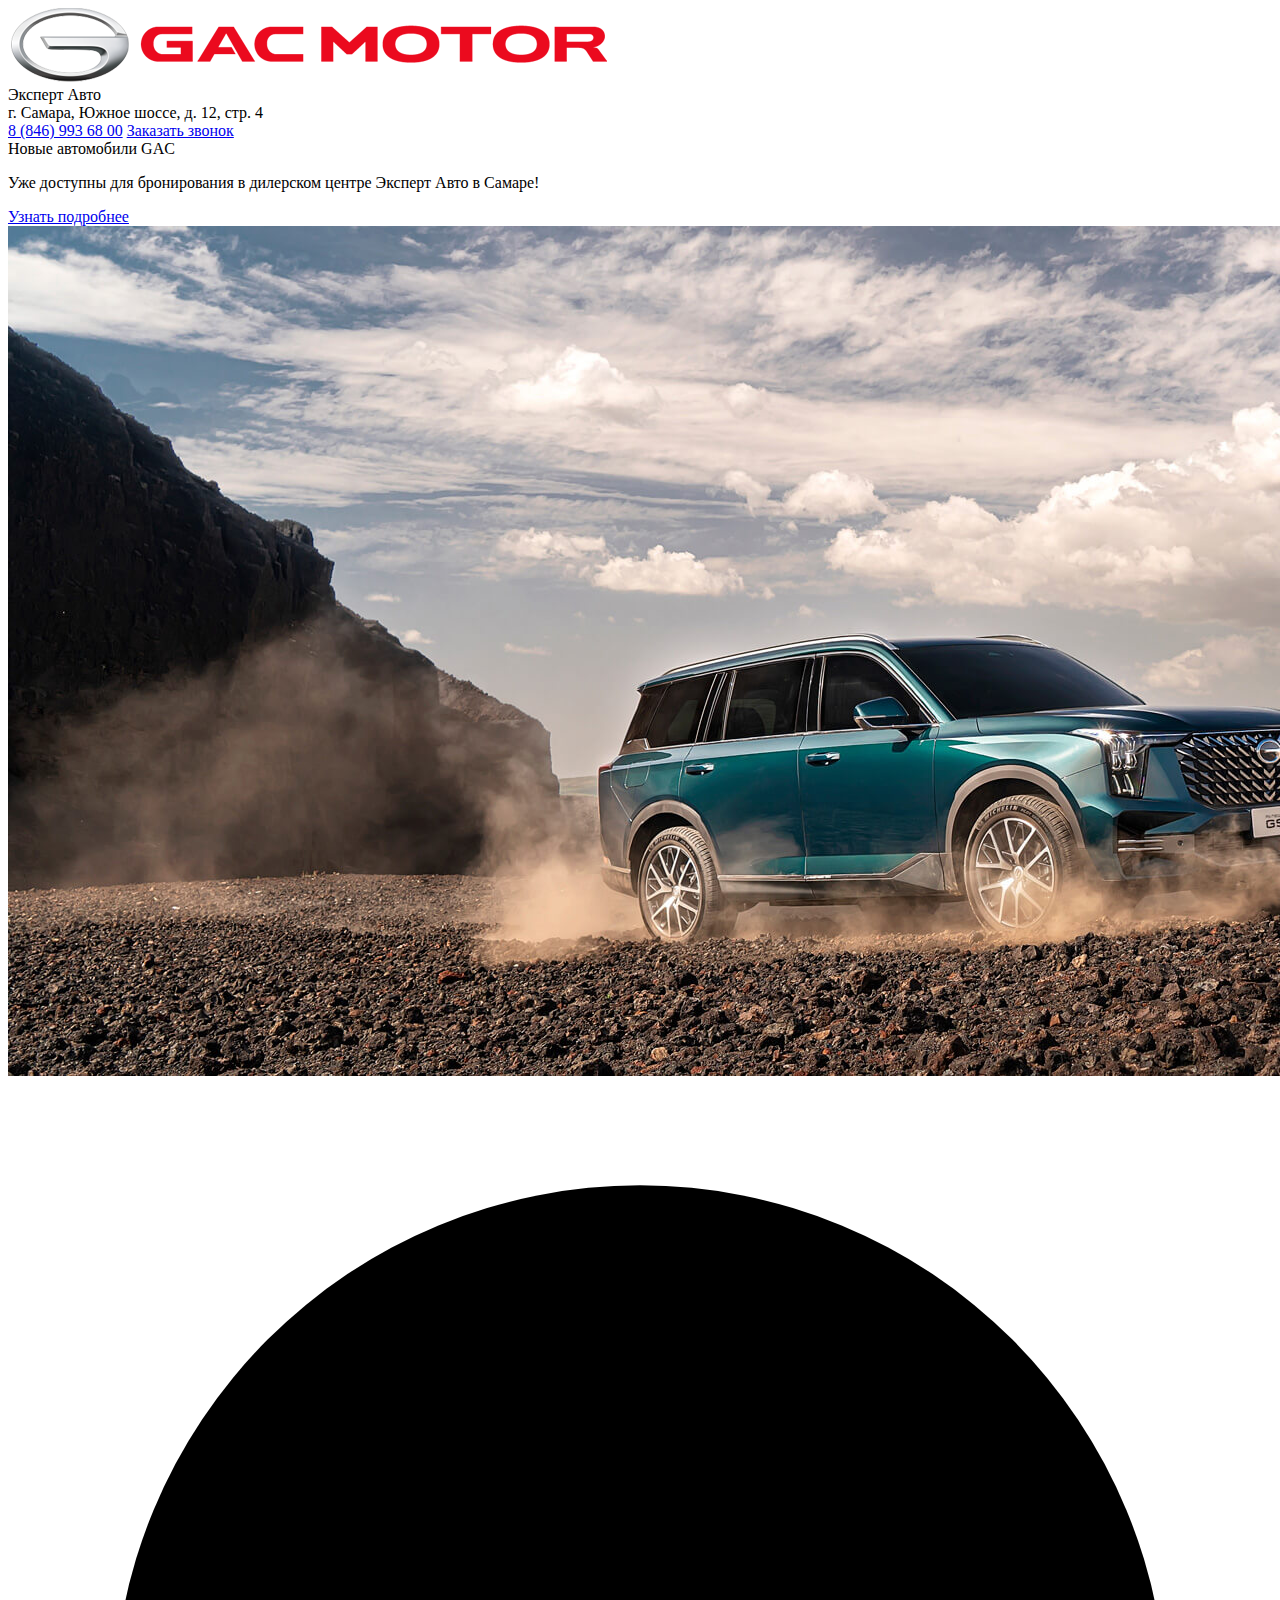
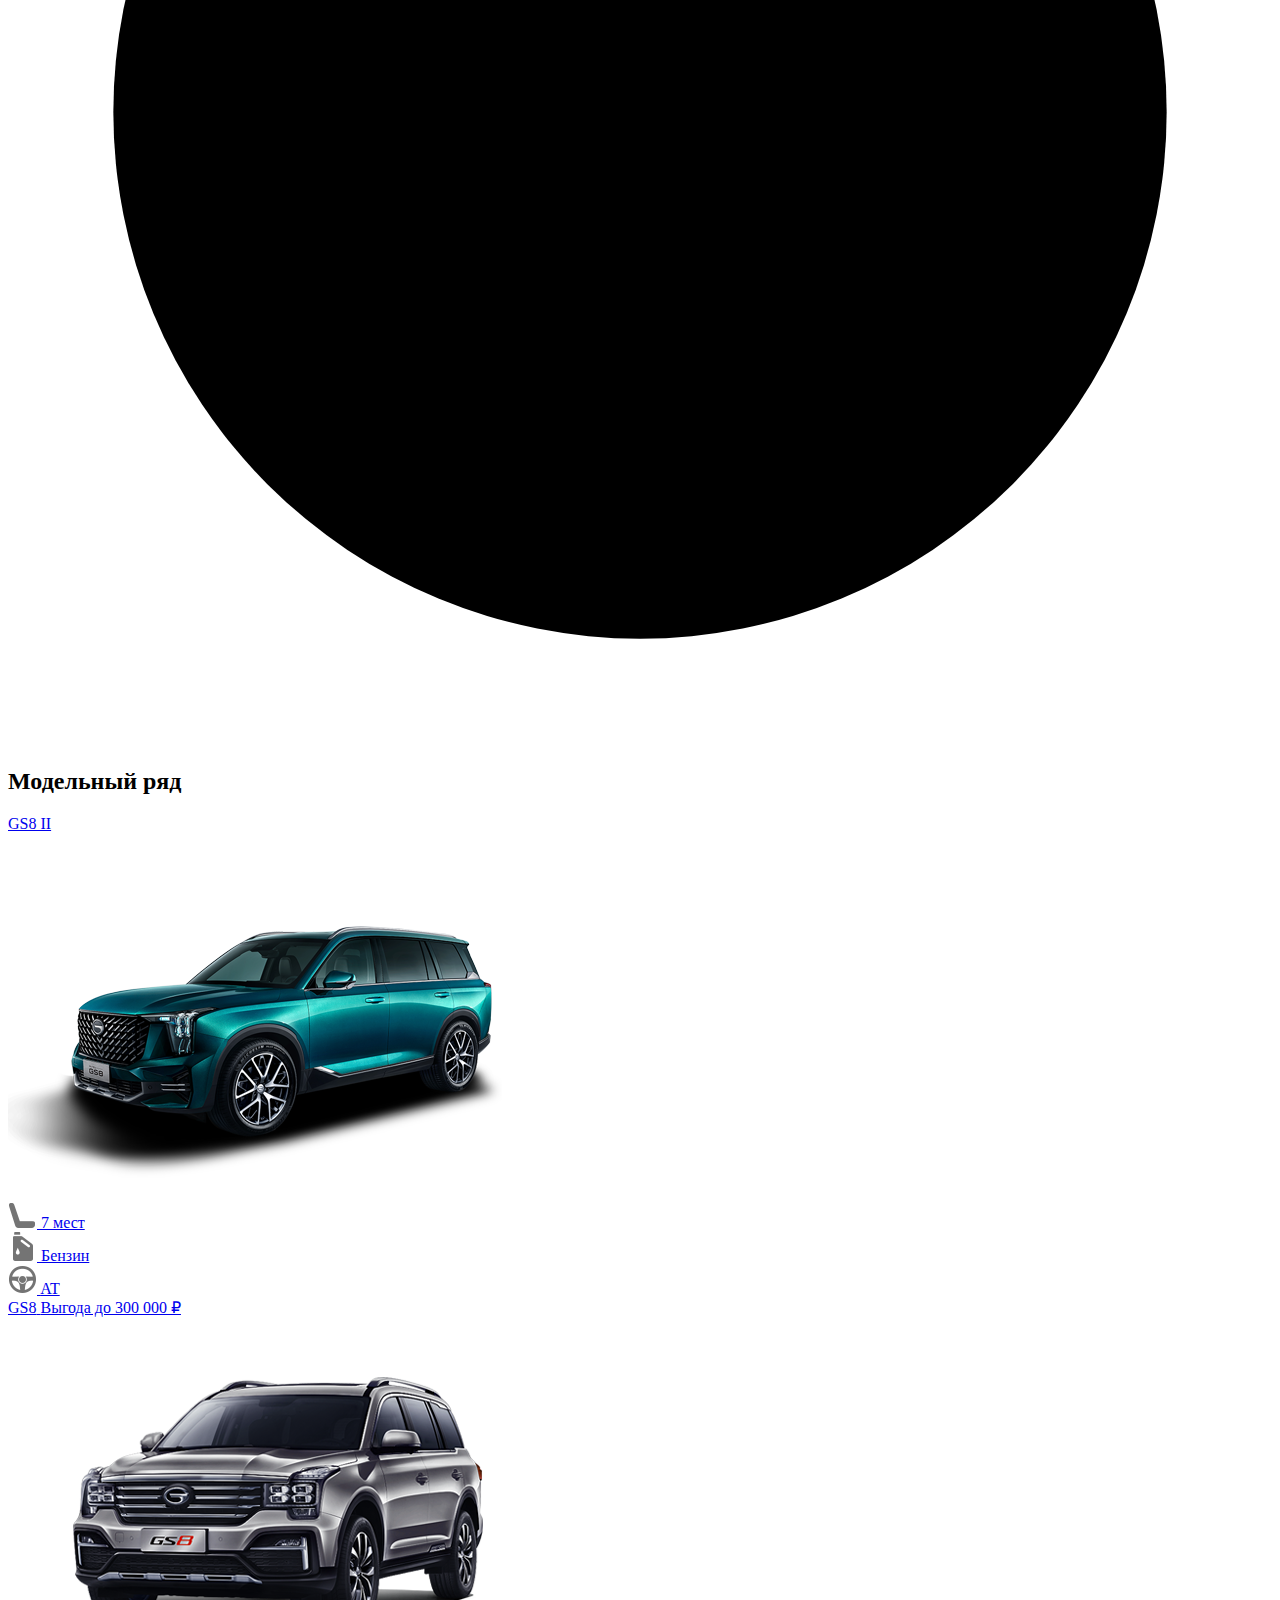
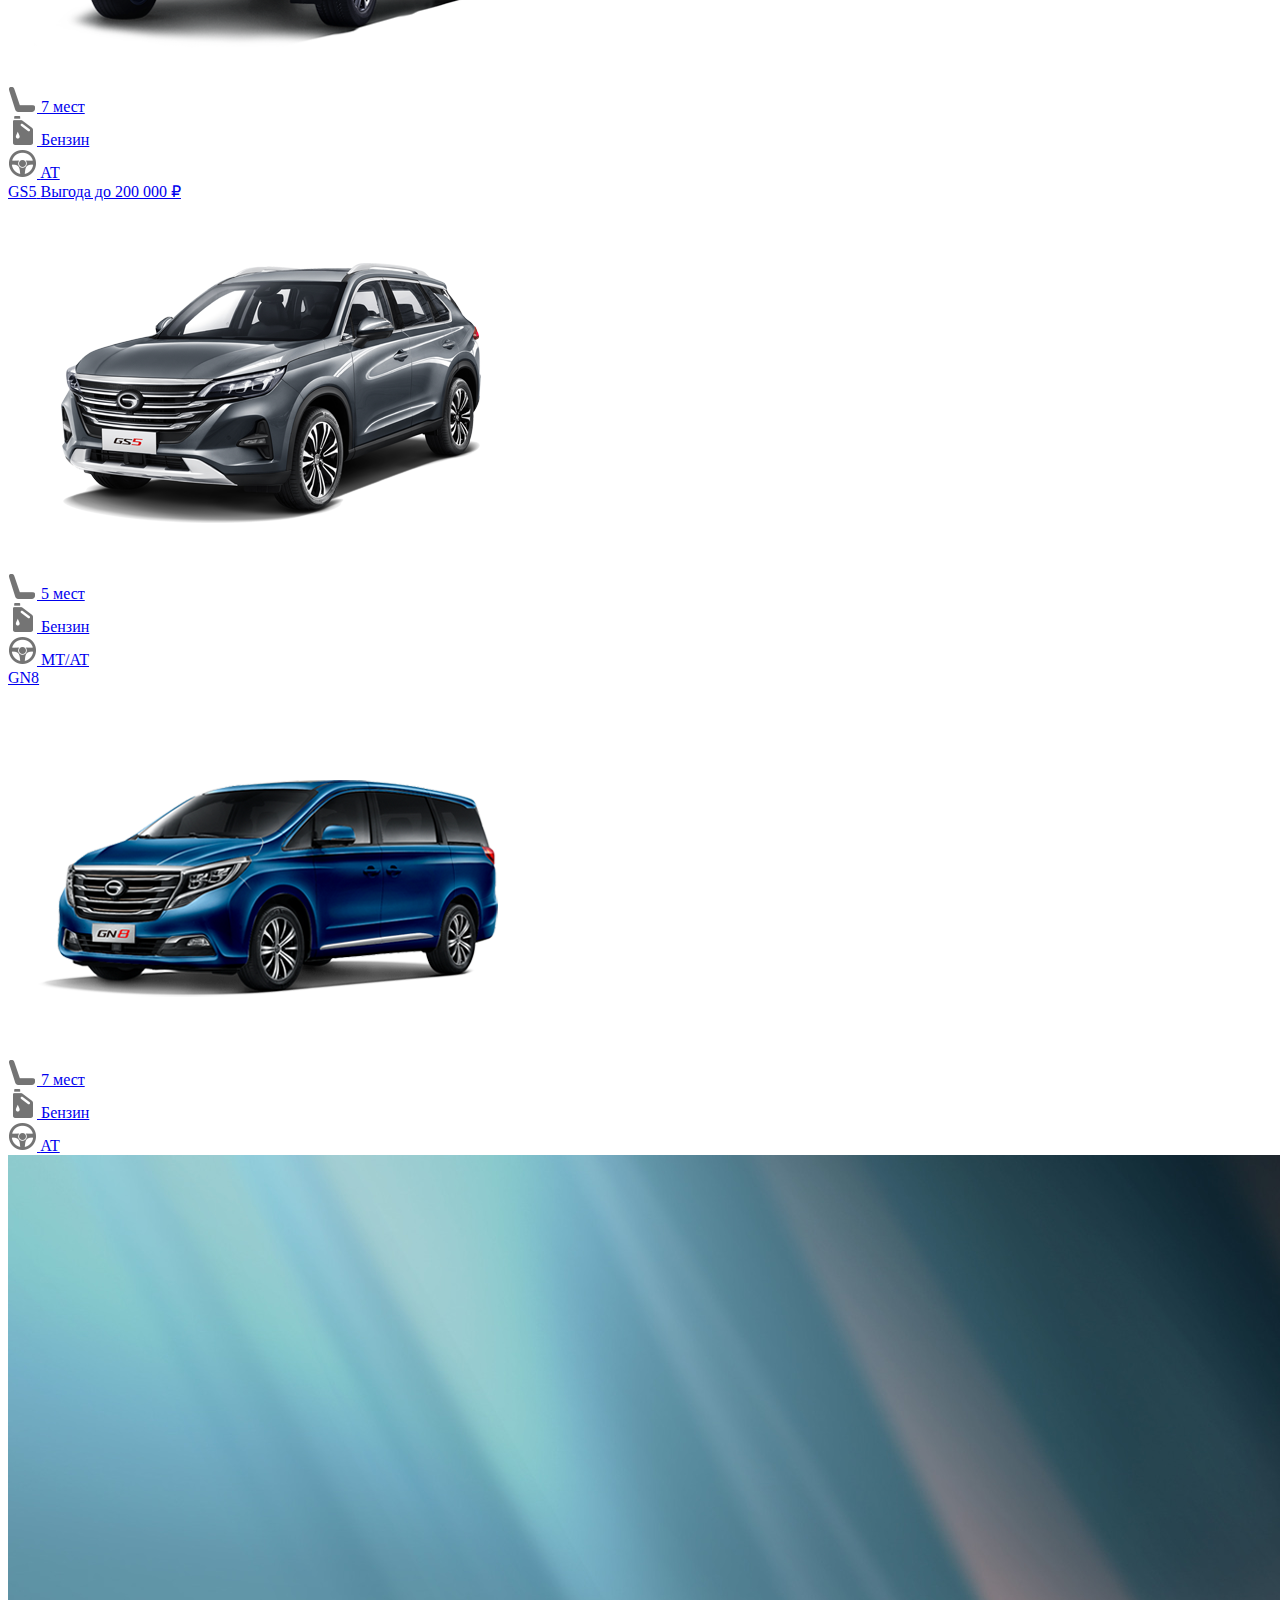
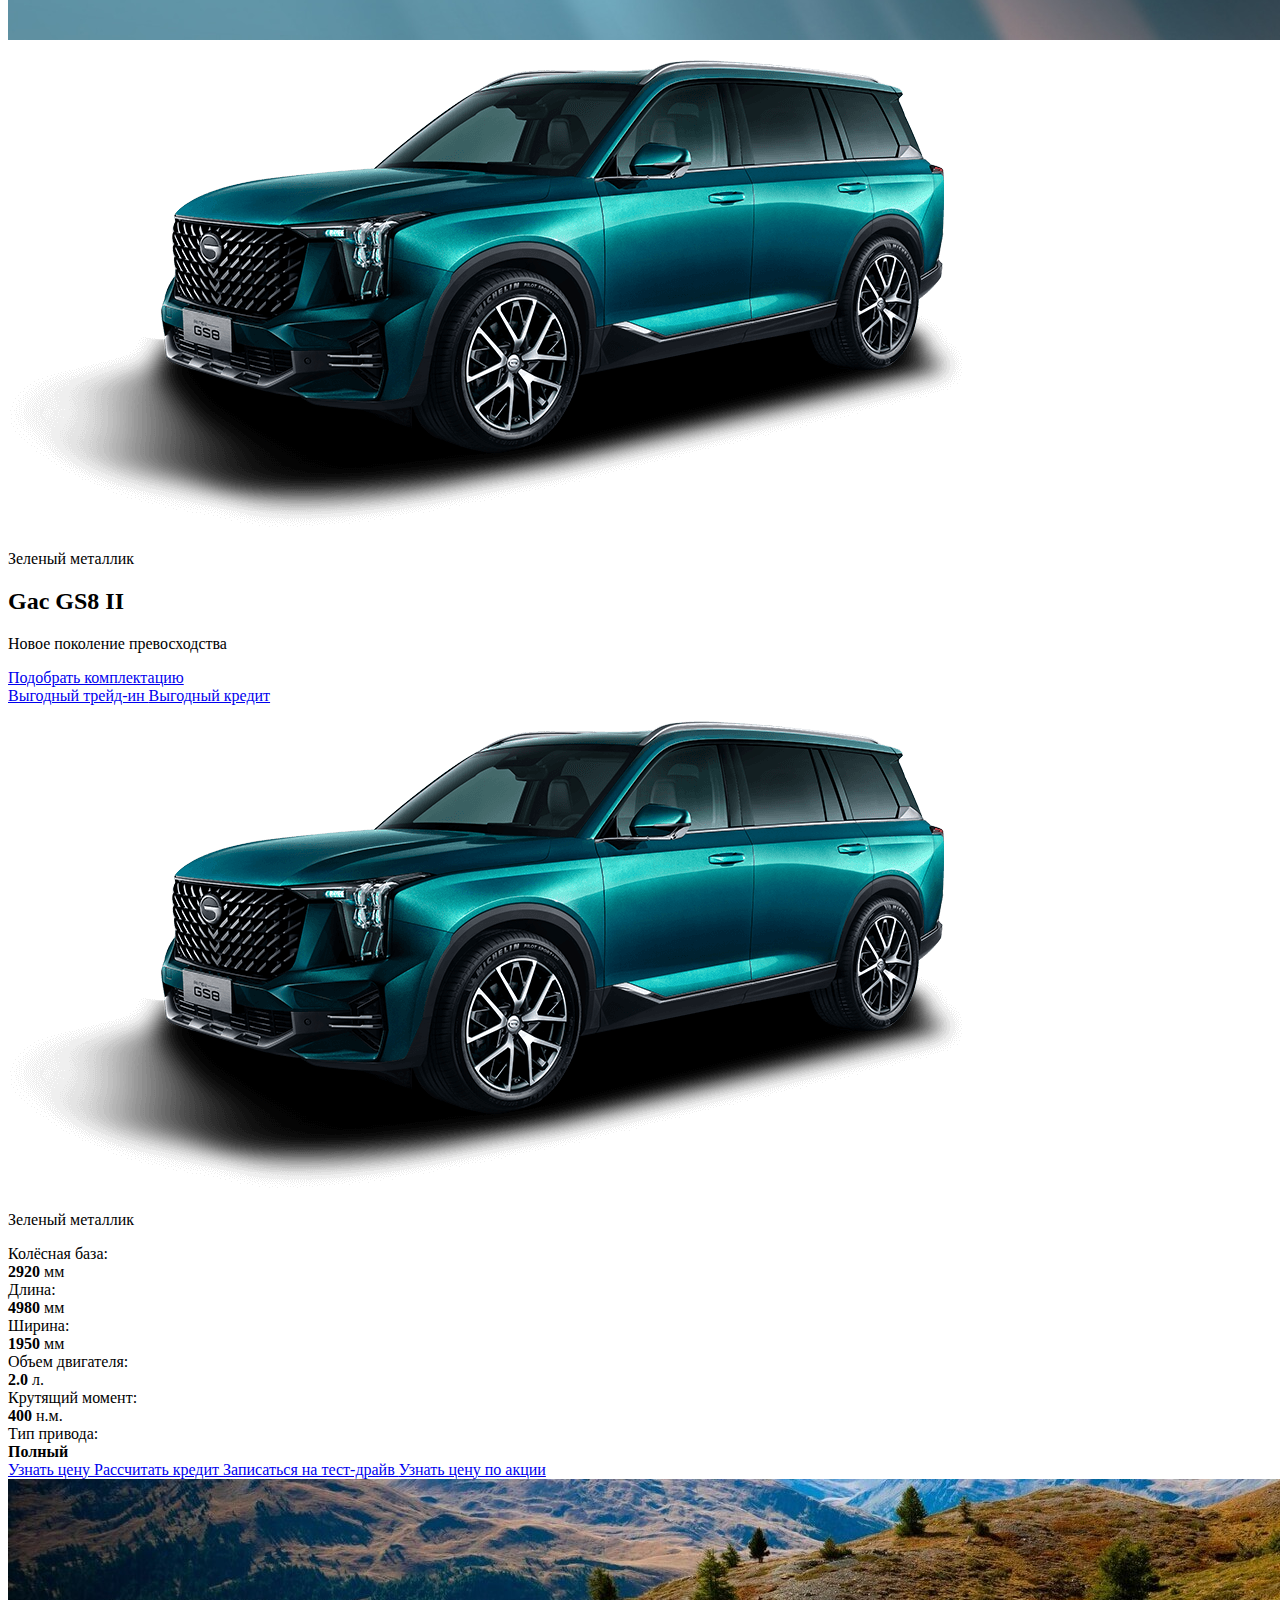
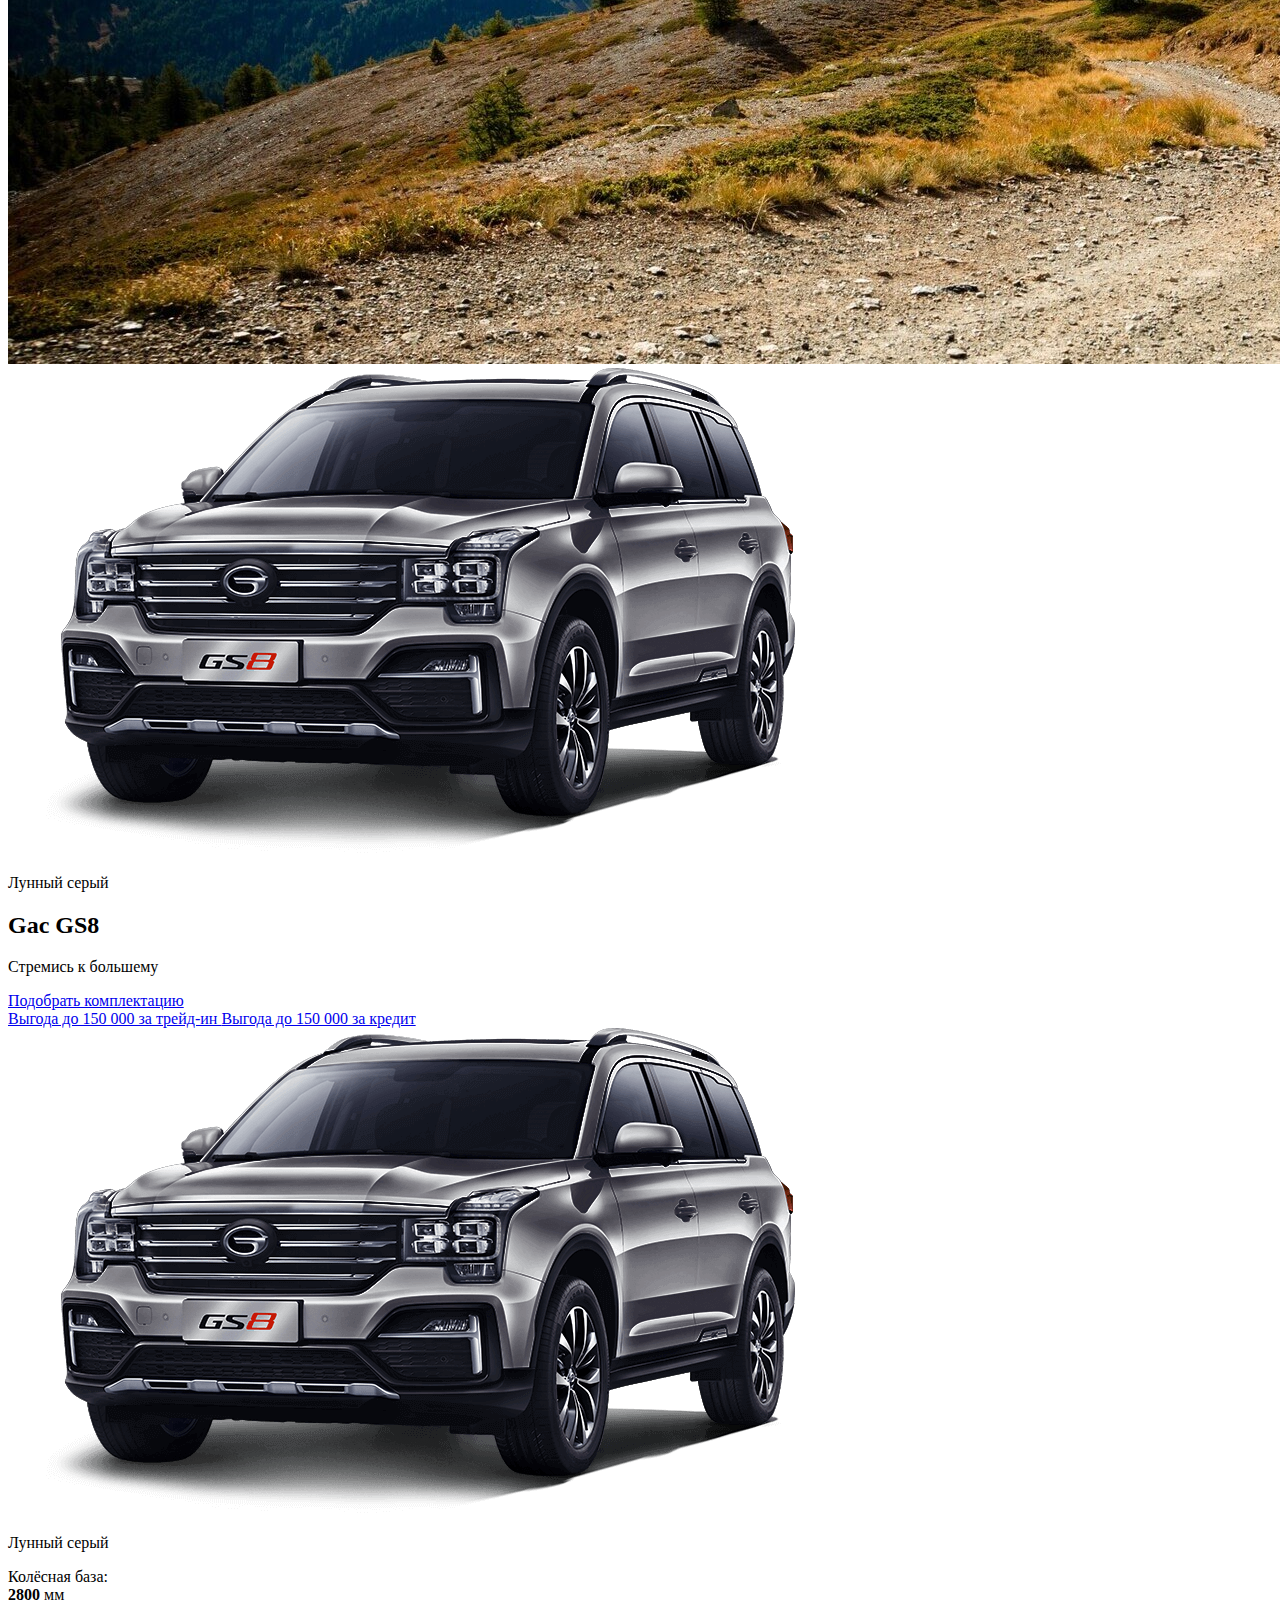
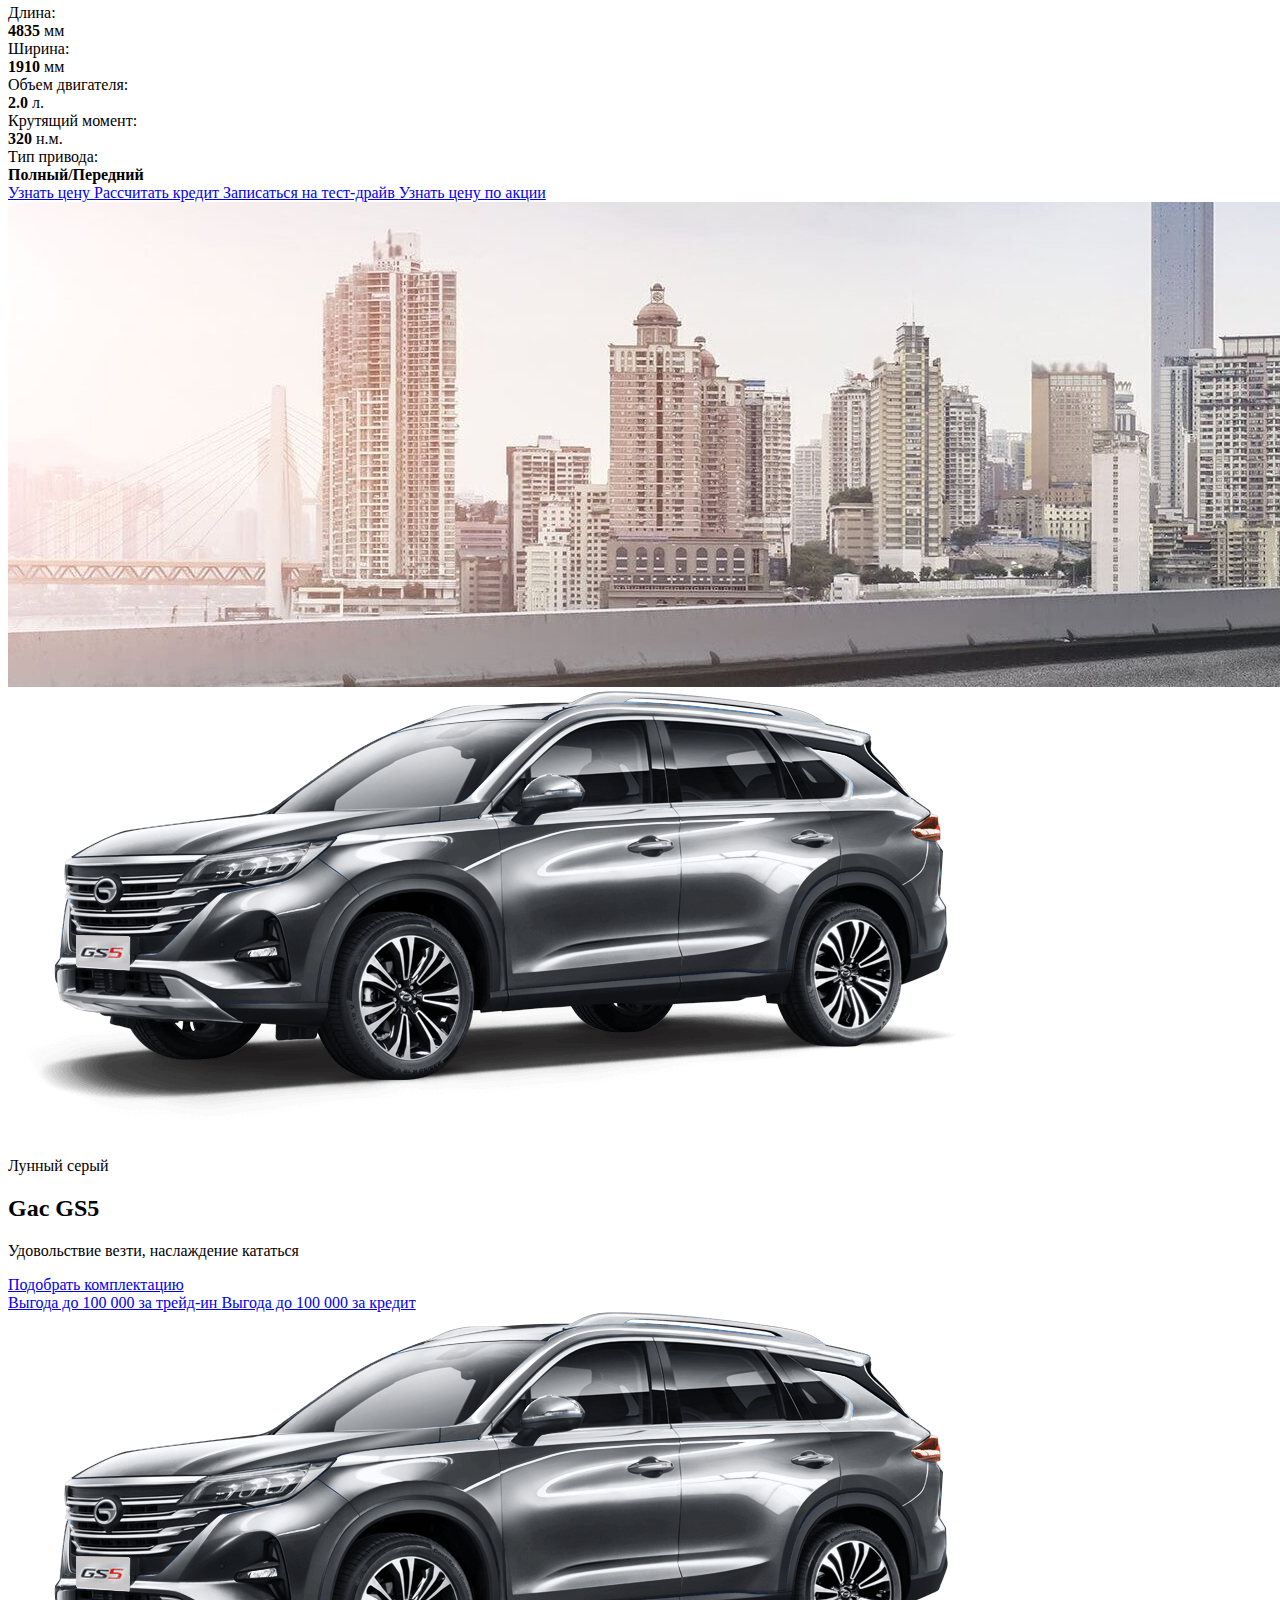
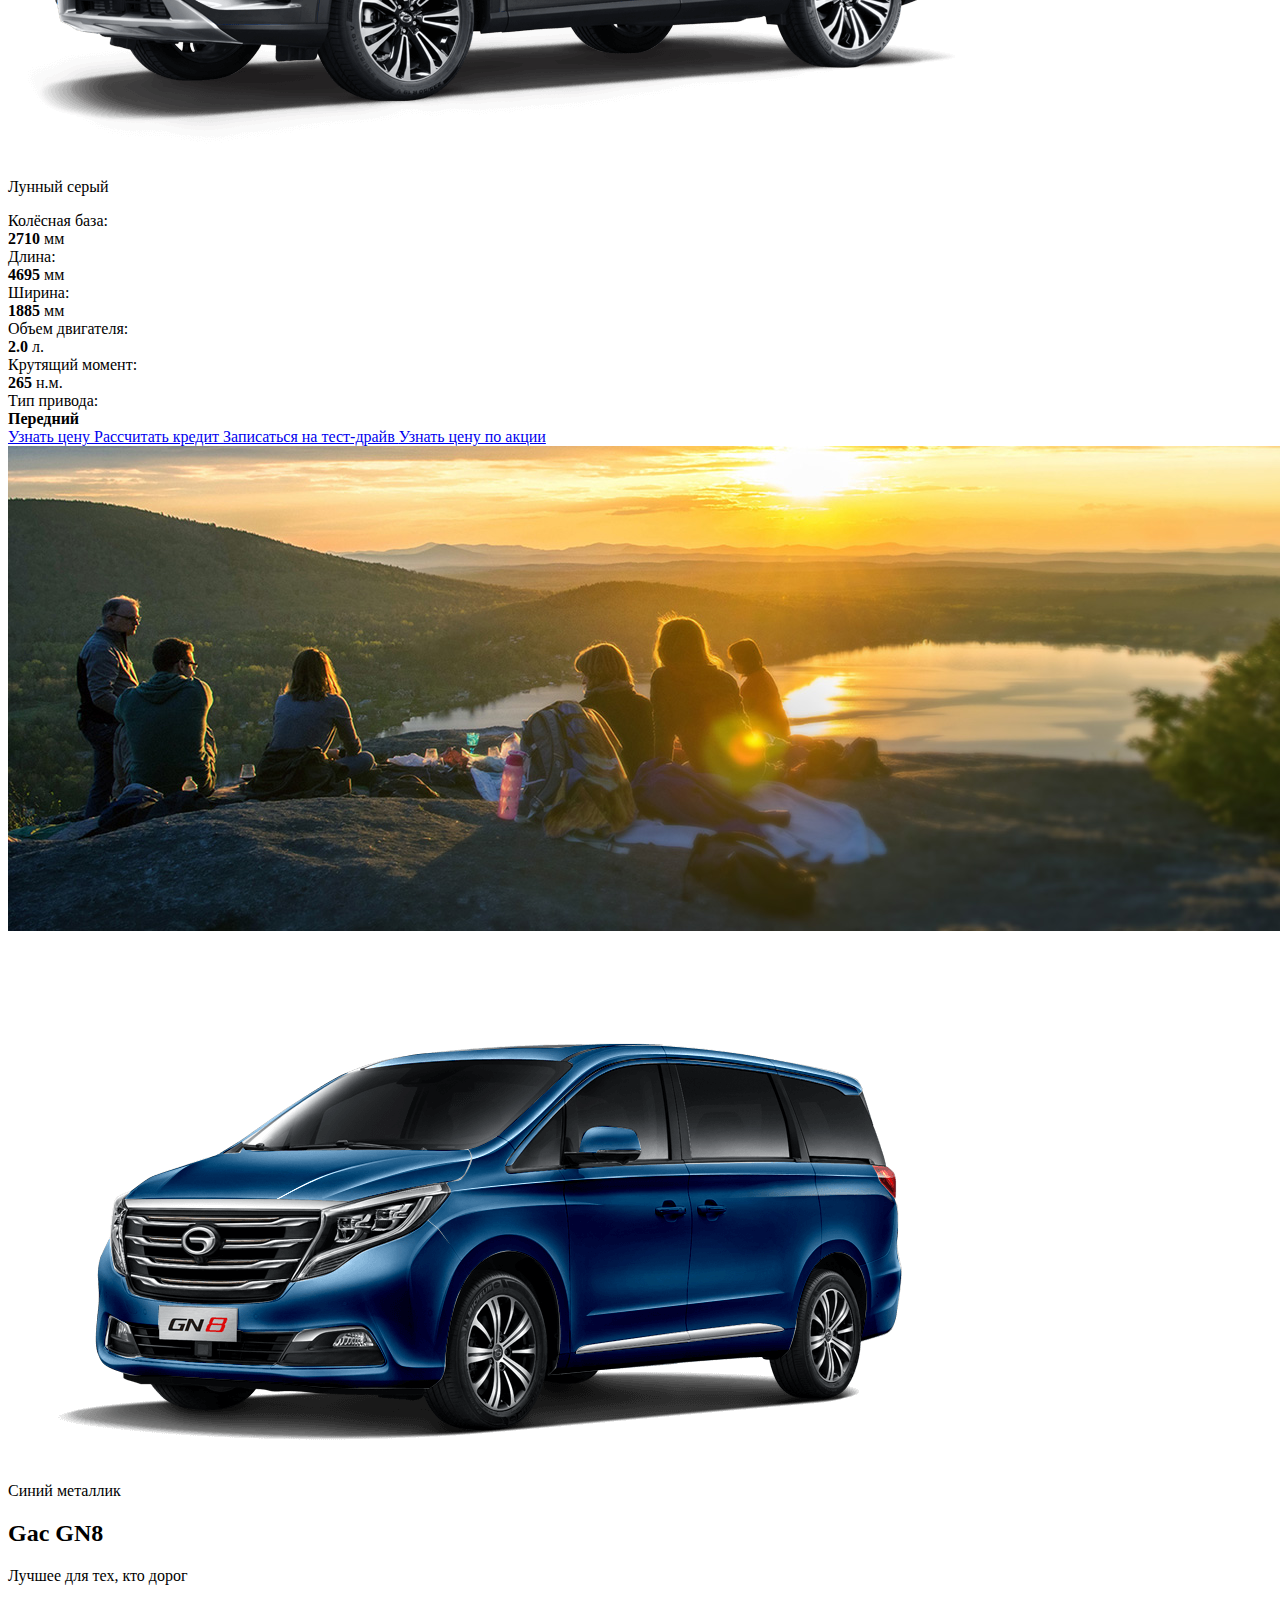
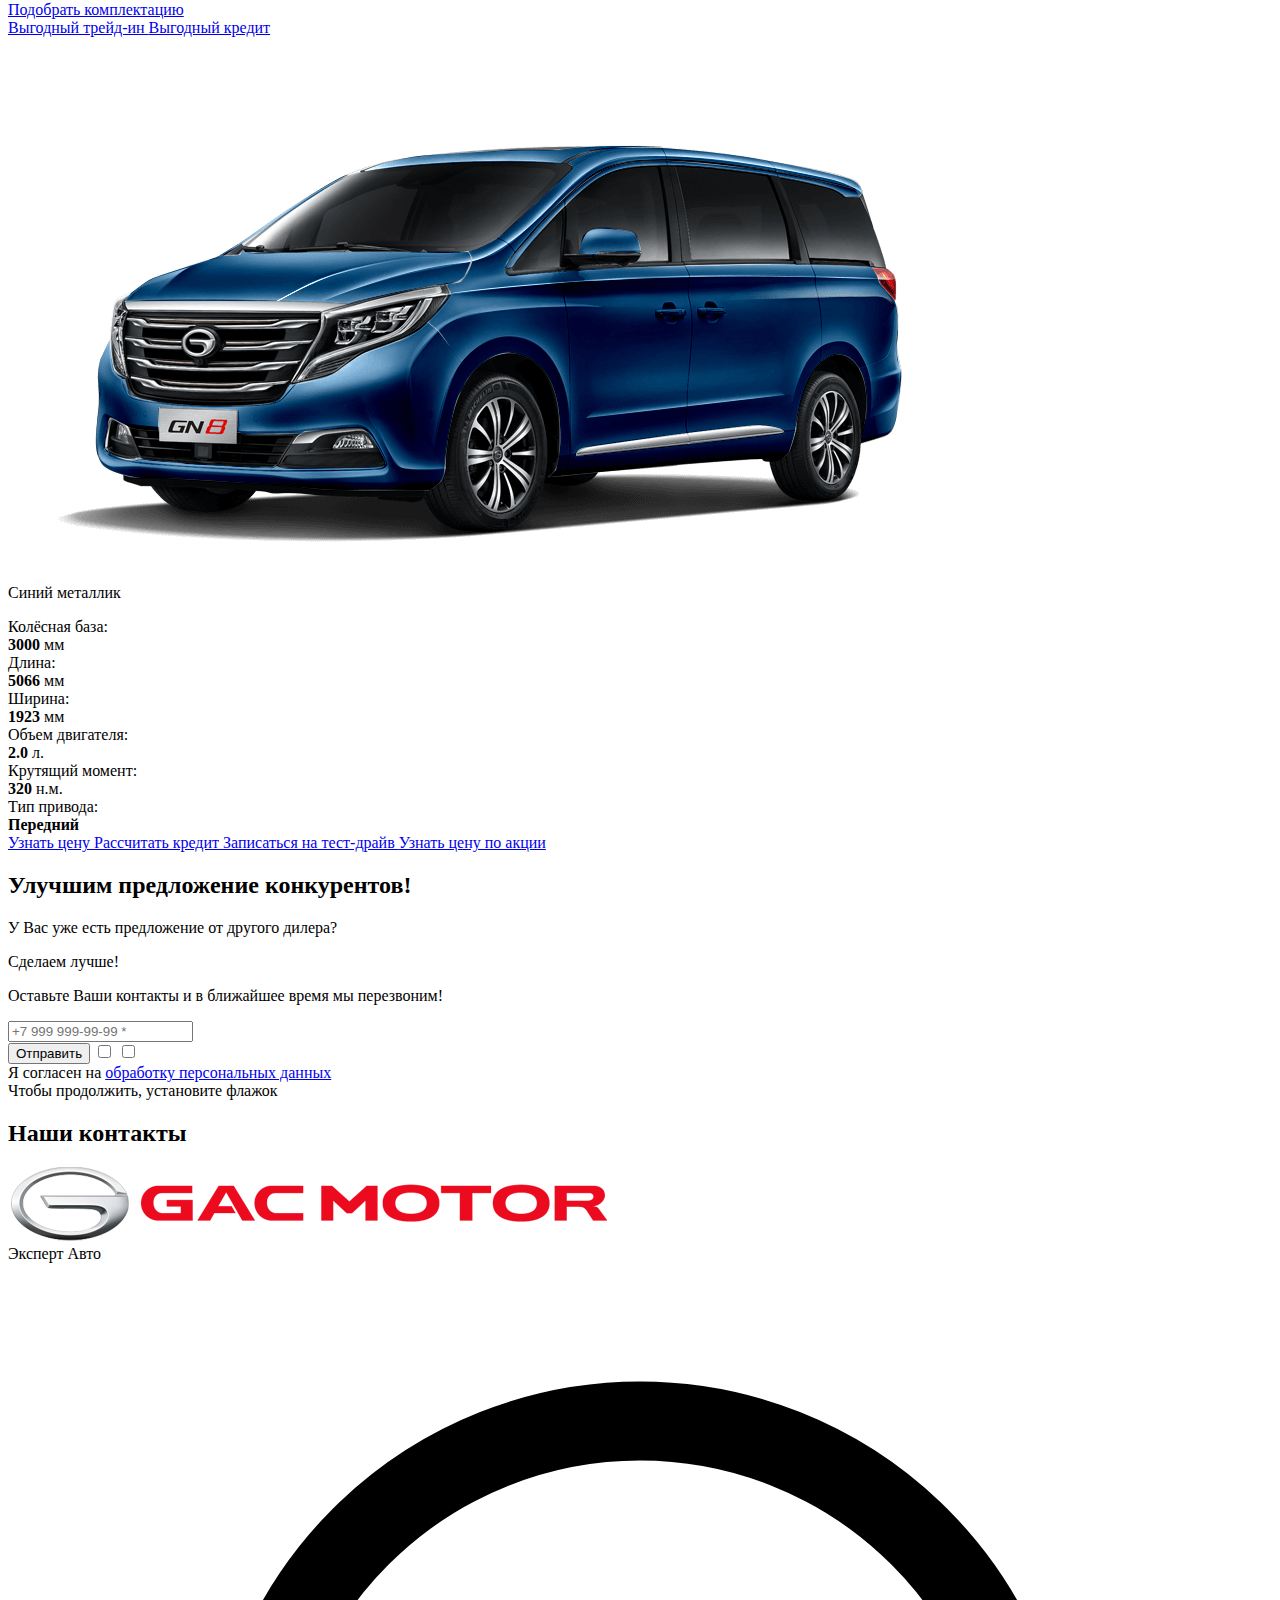
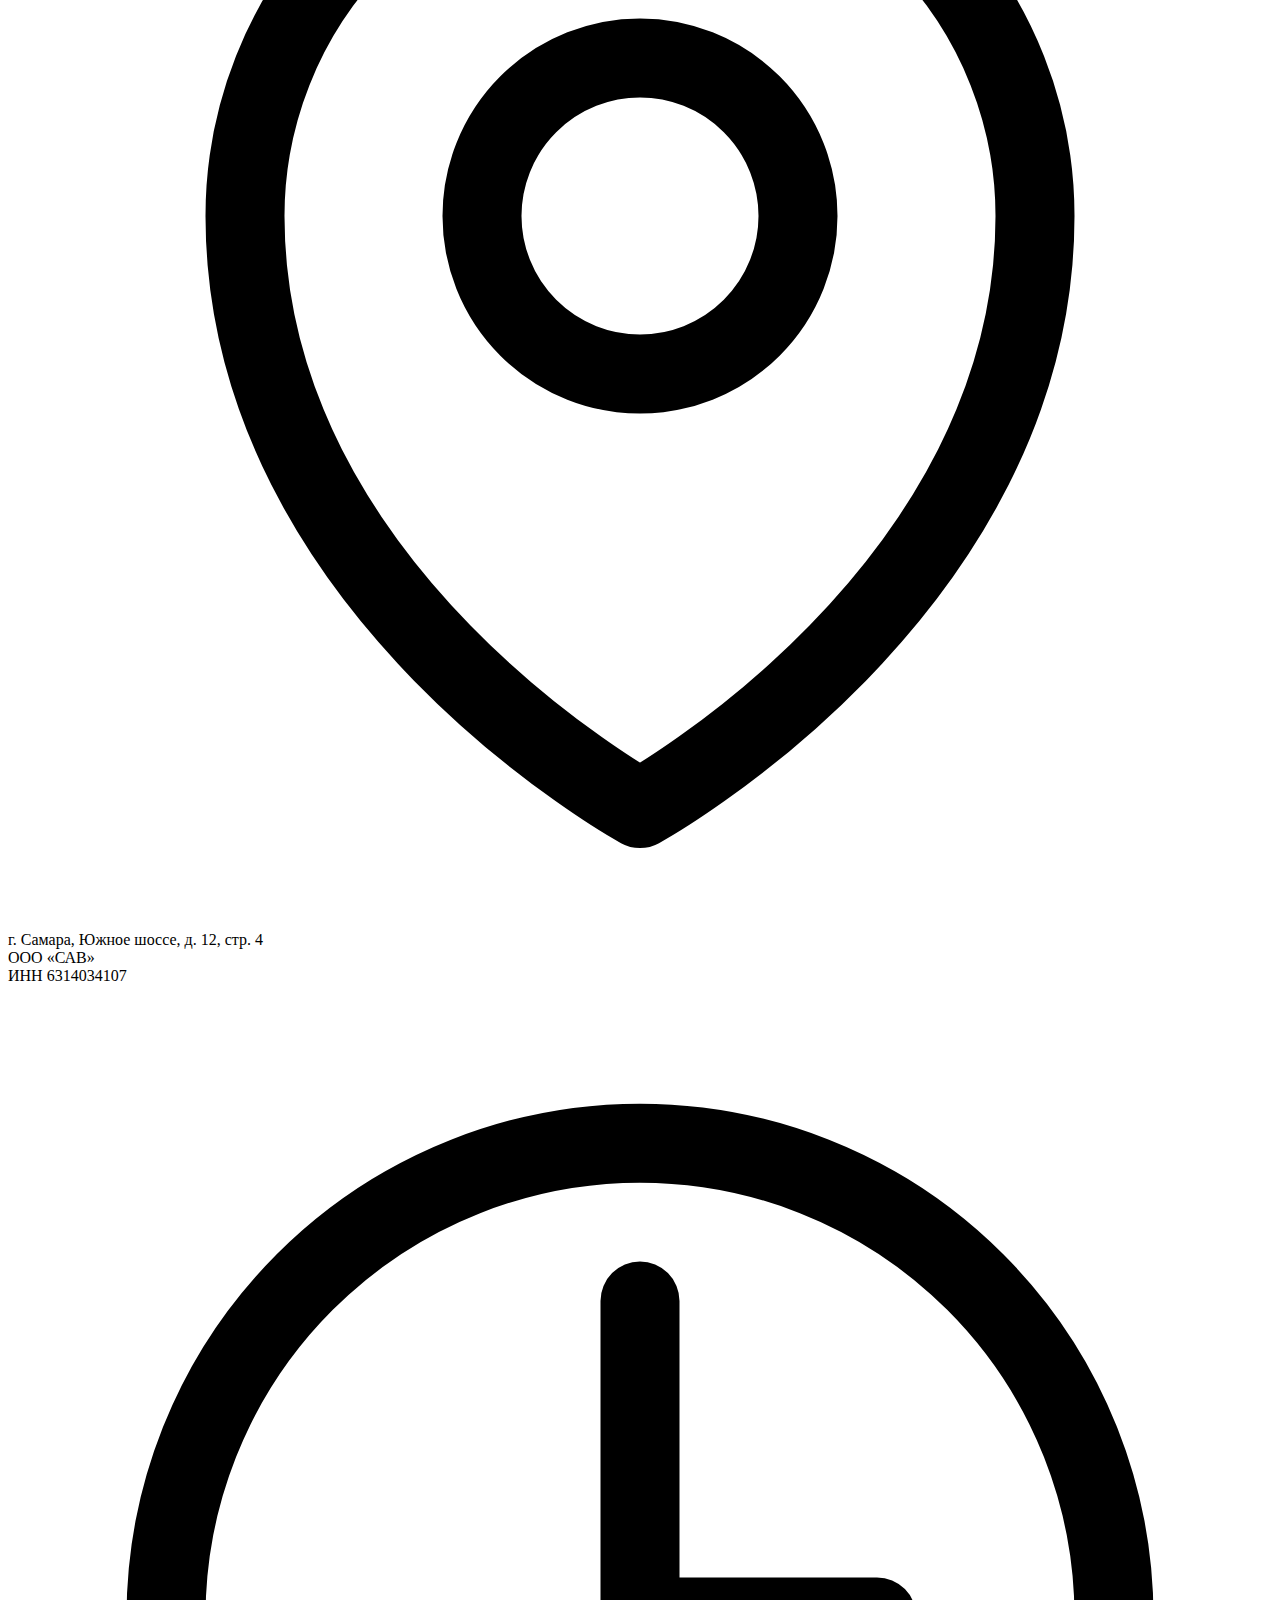
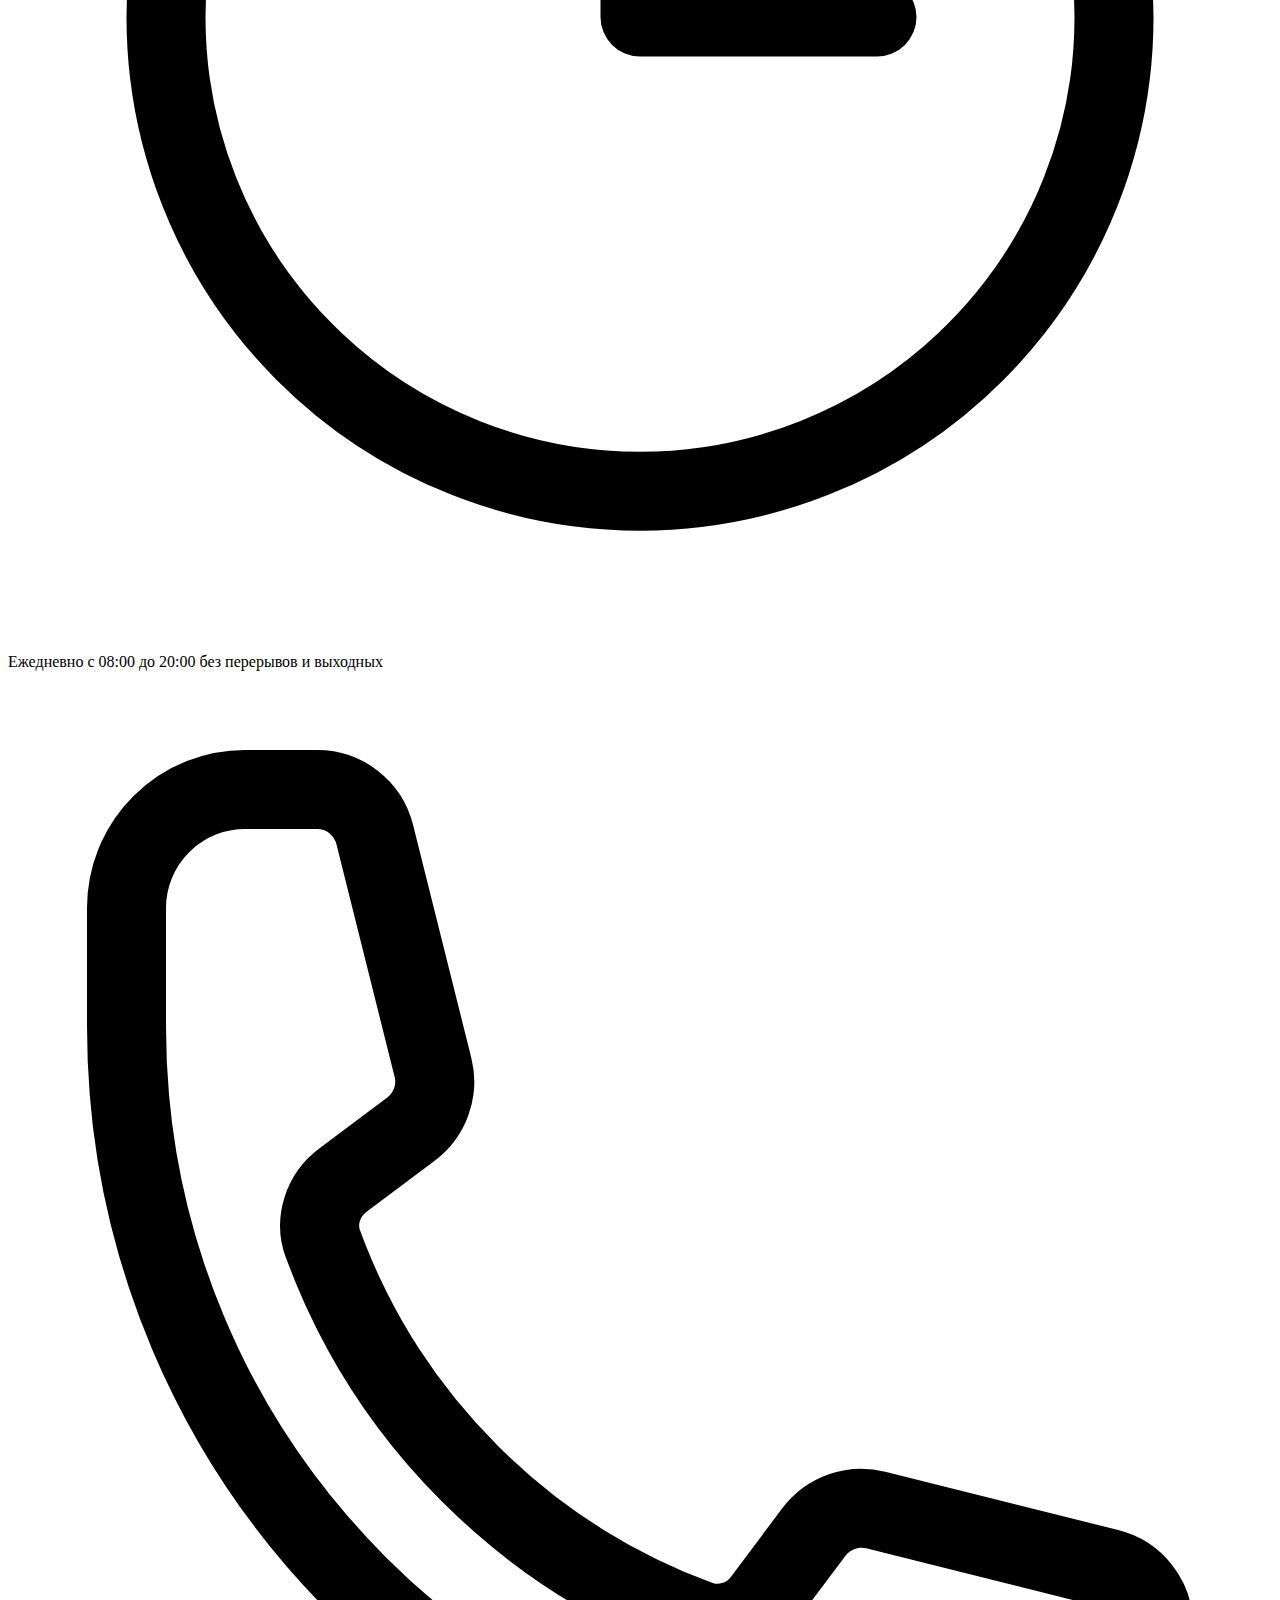
==== index.html @ c5fc9a12 "add more meta description" ====
<!DOCTYPE html>
<html>
	<head>
		<meta http-equiv="Content-Type" content="text/html; charset=utf-8" />
		<meta http-equiv="X-UA-Compatible" content="IE=Edge,chrome=1" />
		<meta
			name="viewport"
			content="width=device-width, initial-scale=1, shrink-to-fit=no"
		/>
		<title>Купить Гак у официального дилера GAC MOTOR в Самаре</title>
		<meta data-hid=description name=description content="Специальные цены и подарки на автомобили ГАК. Выгодные предложения на весь модельный ряд GAC. Забронируйте свой автомобиль прямо сейчас! ☎️ 8 (846) 993 68 00" />
		<meta itemprop="description" content="Специальные цены и подарки на автомобили ГАК. Выгодные предложения на весь модельный ряд GAC. Забронируйте свой автомобиль прямо сейчас! ☎️ 8 (846) 993 68 00" />
		<meta property="og:title" content="Купить Гак у официального дилера GAC MOTOR в Самаре" />
		<meta property="og:description" content="Специальные цены и подарки на автомобили ГАК. Выгодные предложения на весь модельный ряд GAC. Забронируйте свой автомобиль прямо сейчас! ☎️ 8 (846) 993 68 00" />
		<meta property="og:type" content="website" />
		<meta property="og:image:alt" content="GAC в Самаре">
		<meta property="og:image" content="/img/banners/1.jpg">
		<meta name="theme-color" content="#2a2c2e">
		<link
			data-n-head="ssr"
			rel="icon"
			type="image/x-icon"
			href="/img/favicon.ico"
		/>

		<link href="/src/css/app.scss" rel="stylesheet" />

		<!-- Google Tag Manager -->
		<script>(function(w,d,s,l,i){w[l]=w[l]||[];w[l].push({'gtm.start':
		new Date().getTime(),event:'gtm.js'});var f=d.getElementsByTagName(s)[0],
		j=d.createElement(s),dl=l!='dataLayer'?'&l='+l:'';j.async=true;j.src=
		'https://www.googletagmanager.com/gtm.js?id='+i+dl;f.parentNode.insertBefore(j,f);
		})(window,document,'script','dataLayer','GTM-NMDLDB3F');</script>
		<!-- End Google Tag Manager -->
	</head>

	<body>

		<!-- Google Tag Manager (noscript) -->
		<noscript><iframe src="https://www.googletagmanager.com/ns.html?id=GTM-NMDLDB3F"
		height="0" width="0" style="display:none;visibility:hidden"></iframe></noscript>
		<!-- End Google Tag Manager (noscript) -->

		<header class="sticky md:fixed w-full top-0 left-0 bg-white/90 shadow-2xl z-30">
			<div class="container">
				<div
					class="flex items-center flex-wrap gap-3 justify-center lg:justify-between py-2 md:py-4"
				>
					<div class="flex items-center flex-nowrap justify-center flex-row gap-2 sm:gap-3 max-[521px]:pb-2">
						<div class="pr-2 sm:pr-3 border-r border-r-[#628788]">
							<img src="/img/logo.png" class="max-h-6" alt="Gac Motor" />
						</div>
						<div
							class="text-lg sm:text-2xl lg:text-3xl leading-none uppercase"
						>
							Эксперт&nbsp;Авто
						</div>
					</div>
					<div class="top_addr hidden xl:block">
						г. Самара, Южное шоссе, д. 12, стр. 4
					</div>
					<a href="tel:+78469936800" class="top_phone font-medium md:text-lg"
						>8 (846) 993 68 00</a
					>

					<a
						class="popup-link btn flex-shrink-0 !px-3 md:!px-8 lg:!px-14 !py-2 md:!py-3 text-xs md:text-base"
						href="#common-modal"
						data-title="Заказать звонок"
						data-form_name="Заказ звонка. Шапка"
					>
						Заказать звонок
					</a>
				</div>
			</div>
		</header>

		<section class="banner relative pb-[56.25%] max-[400px]:pb-[70%]">
			<div class="absolute inset-0">
				<div class="swiper banner-slider h-full text-white">
					<div class="swiper-wrapper">
						<div class="swiper-slide banner-slide" data-swiper-autoplay="4000">
							<div class="absolute inset-0 bg-black/50 z-[1]"></div>
							<div class="container h-full relative z-[2] md:pt-20">
								<div class="h-full flex flex-col justify-center">
									<div class="text-lg sm:text-3xl md:text-4xl lg:text-5xl uppercase font-bold" data-swiper-parallax="-20%">Новые автомобили <span class="text-xl sm:text-4xl md:text-5xl lg:text-6xl font-bold uppercase">GAC</span></div>
								<p
									data-swiper-parallax="-60%"
									class="text-xs sm:text-xl md:text-2xl sm:mt-5 mb-4 sm:mb-10"
								>
								Уже доступны для бронирования в&nbsp;дилерском центре Эксперт Авто в&nbsp;Самаре!
								</p>
								<div data-swiper-parallax="-55%">
									<a
										class="popup-link btn white btn-o text-xs sm:text-base !py-1 sm:!py-3"
										href="#common-modal"
										data-title="Узнать подробнее"
										data-form_name="Узнать подробнее.Новые автомобили по цене заводов изготовителей. Баннер"
									>
										Узнать подробнее
									</a>
								</div>
								</div>
							</div>
							<video muted autoplay loop poster="/img/banners/1.jpg" class="absolute inset-0 h-full object-cover">
								<source src="https://alexsab.ru/video/gac-gs8-onlycar-compress.mov" type="video/mp4">
							</video>
						</div>
					</div>

					<div class="swiper-pagination banner-pagination"></div>

					<div class="autoplay-progress">
						<svg viewBox="0 0 48 48">
							<circle cx="24" cy="24" r="20"></circle>
						</svg>
						<span></span>
					</div>

					<div class="swiper-button-prev banner-button-prev !hidden md:!flex"></div>
					<div class="swiper-button-next banner-button-next !hidden md:!flex"></div>

				</div>
			</div>
		</section>

		<section class="models py-10 sm:py-20">
			<div class="container">
				<h2 class="text-center font-medium text-3xl sm:text-4xl mb-8 sm:mb-14">Модельный ряд</h2>

				<div class="grid grid-cols-2 lg:grid-cols-3 xl:grid-cols-4 gap-4 sm:gap-5 text-xs 2xl:text-base">

					<a href="#gs8-2" class="flex flex-col border p-3 sm:pt-10 sm:pb-4 sm:px-5 overflow-hidden shadow-xl transition-all duration-500 in-expo group hover:border-gray-400 hover:shadow-md">
						<div>
							<span class="text-xl sm:text-5xl uppercase font-bold transition-colors duration-500 group-hover:text-accent">GS8&nbsp;II</span>
						</div>
						<div class="flex-grow flex items-center justify-center">
							<img src="/img/models/gs8ii.png" class="scale-100 transition-transform duration-500 in-expo group-hover:scale-105" alt="GS8 II">
						</div>
						<div class="flex max-sm:flex-col sm:mt-10 sm:divide-x">
							<div class="flex-1 py-1.5 sm:py-0 sm:p-4 flex sm:flex-col items-center gap-0.5 sm:gap-2">
								<img src="/img/icons/icon-seats.png" class="w-5 sm:w-auto" />
								<span>7 мест</span>
							</div>
							<div class="flex-1 py-1.5 sm:py-0 sm:p-4 flex sm:flex-col items-center gap-0.5 sm:gap-2">
								<img src="/img/icons/icon-petrol.png" class="w-5 sm:w-auto" />
								<span>Бензин</span>
							</div>
							<div class="flex-1 py-1.5 sm:py-0 sm:p-4 flex sm:flex-col items-center gap-0.5 sm:gap-2">
								<img src="/img/icons/icon-auto.png" class="w-5 sm:w-auto" />
								<span>AT</span>
							</div>
						</div>
					</a>
					<a href="#gs8" class="flex flex-col border p-3 sm:pt-10 sm:pb-4 sm:px-5 overflow-hidden shadow-xl transition-all duration-500 in-expo group hover:border-gray-400 hover:shadow-md">
						<div>
							<span class="text-xl sm:text-5xl uppercase font-bold transition-colors duration-500 group-hover:text-accent">GS8</span>
							<span class="block text-xs sm:text-xl text-black/80 mt-3">Выгода до 300 000 ₽</span>
						</div>
						<div class="flex-grow flex items-center justify-center">
							<img src="/img/models/gs8.png" class="scale-100 transition-transform duration-500 in-expo group-hover:scale-105" alt="GS8">
						</div>
						<div class="flex max-sm:flex-col sm:mt-10 sm:divide-x">
							<div class="flex-1 py-1.5 sm:py-0 sm:p-4 flex sm:flex-col items-center gap-0.5 sm:gap-2">
								<img src="/img/icons/icon-seats.png" class="w-5 sm:w-auto" />
								<span>7 мест</span>
							</div>
							<div class="flex-1 py-1.5 sm:py-0 sm:p-4 flex sm:flex-col items-center gap-0.5 sm:gap-2">
								<img src="/img/icons/icon-petrol.png" class="w-5 sm:w-auto" />
								<span>Бензин</span>
							</div>
							<div class="flex-1 py-1.5 sm:py-0 sm:p-4 flex sm:flex-col items-center gap-0.5 sm:gap-2">
								<img src="/img/icons/icon-auto.png" class="w-5 sm:w-auto" />
								<span>AT</span>
							</div>
						</div>
					</a>
					<a href="#gs5" class="flex flex-col border p-3 sm:pt-10 sm:pb-4 sm:px-5 overflow-hidden shadow-xl transition-all duration-500 in-expo group hover:border-gray-400 hover:shadow-md">
						<div>
							<span class="text-xl sm:text-5xl uppercase font-bold transition-colors duration-500 group-hover:text-accent">GS5</span>
							<span class="block text-xs sm:text-xl text-black/80 mt-3">Выгода до 200 000 ₽</span>
						</div>
						<div class="flex-grow flex items-center justify-center">
							<img src="/img/models/gs5.png" class="scale-100 transition-transform duration-500 in-expo group-hover:scale-105" alt="GS5">
						</div>
						<div class="flex max-sm:flex-col sm:mt-10 sm:divide-x">
							<div class="flex-1 py-1.5 sm:py-0 sm:p-4 flex sm:flex-col items-center gap-0.5 sm:gap-2">
								<img src="/img/icons/icon-seats.png" class="w-5 sm:w-auto" />
								<span>5 мест</span>
							</div>
							<div class="flex-1 py-1.5 sm:py-0 sm:p-4 flex sm:flex-col items-center gap-0.5 sm:gap-2">
								<img src="/img/icons/icon-petrol.png" class="w-5 sm:w-auto" />
								<span>Бензин</span>
							</div>
							<div class="flex-1 py-1.5 sm:py-0 sm:p-4 flex sm:flex-col items-center gap-0.5 sm:gap-2">
								<img src="/img/icons/icon-auto.png" class="w-5 sm:w-auto" />
								<span>MT/AT</span>
							</div>
						</div>
					</a>
					<a href="#gn8" class="flex flex-col border p-3 sm:pt-10 sm:pb-4 sm:px-5 overflow-hidden shadow-xl transition-all duration-500 in-expo group hover:border-gray-400 hover:shadow-md">
						<div>
							<span class="text-xl sm:text-5xl uppercase font-bold transition-colors duration-500 group-hover:text-accent">GN8</span>
						</div>
						<div class="flex-grow flex items-center justify-center">
							<img src="/img/models/gn8.png" class="scale-100 transition-transform duration-500 in-expo group-hover:scale-105" alt="GN8">
						</div>
						<div class="flex max-sm:flex-col sm:mt-10 sm:divide-x">
							<div class="flex-1 py-1.5 sm:py-0 sm:p-4 flex sm:flex-col items-center gap-0.5 sm:gap-2">
								<img src="/img/icons/icon-seats.png" class="w-5 sm:w-auto" />
								<span>7 мест</span>
							</div>
							<div class="flex-1 py-1.5 sm:py-0 sm:p-4 flex sm:flex-col items-center gap-0.5 sm:gap-2">
								<img src="/img/icons/icon-petrol.png" class="w-5 sm:w-auto" />
								<span>Бензин</span>
							</div>
							<div class="flex-1 py-1.5 sm:py-0 sm:p-4 flex sm:flex-col items-center gap-0.5 sm:gap-2">
								<img src="/img/icons/icon-auto.png" class="w-5 sm:w-auto" />
								<span>AT</span>
							</div>
						</div>
					</a>

				</div>

			</div>
		</section>

		<!-- GS8 II -->
		<section class="relative pb-20 xl:pb-32 z-[1] model" data-dir="gs8ii" id="gs8-2">
			<img
				src="/img/gs8ii/bg.jpg"
				class="absolute w-full h-[420px] object-cover z-[-1]"
			/>
			<div
				class="hidden md:block absolute right-0 md:top-60 lg:top-48 xl:top-32 2xl:top-24 sm:max-w-[50%] md:max-w-[550px] lg:max-w-3xl xl:max-w-5xl 2xl:max-w-6xl"
			>
				<img
					src="/img/gs8ii/green.png"
					class="w-full h-auto color-img-preview"
					alt="GS8-II"
				/>
				<div class="flex flex-wrap justify-center gap-5 relative z-[2] color-links">
					<a
						href="#"
						class="color-link active"
						title="Зеленый металлик"
						data-color="green"
					></a>
					<a
						href="#"
						class="color-link"
						title="Кристально-белый"
						data-color="white"
					></a>
					<a
						href="#"
						class="color-link"
						title="Серебристый"
						data-color="silver"
					></a>
					<a
						href="#"
						class="color-link"
						title="Лунный серый"
						data-color="gray"
					></a>
					<a
						href="#"
						class="color-link"
						title="Элегантный черный"
						data-color="black"
					></a>
					<p class="w-full text-center text-xs color-name">Зеленый металлик</p>
				</div>
			</div>

			<div class="container pt-10 z-10">
				<div class="flex justify-between items-start flex-col lg:flex-row">
					<div>
						<h2 class="text-2xl sm:text-5xl text-white uppercase">
							 Gac
							<b class="font-bold text-black/90 text-5xl sm:text-8xl"
								>GS<span class="text-accent">8</span> II</b
							>
						</h2>
						<p class="uppercase text-white mt-2 sm:mt-0 max-[366px]:text-[15px] text-lg sm:text-2xl">
							Новое поколение превосходства
						</p>
					</div>
					<a
						class="popup-link text-white/90 mt-10 lg:mt-0 flex items-center gap-1.5 group"
						href="#common-modal"
						data-title="Подобрать комплектацию"
						data-form_name="Подобрать комплектацию. GS8 II"
					>
						Подобрать комплектацию
						<span
							class="w-4 h-4 bg-accent text-white rounded-full flex items-center justify-center translate-x-0 transition-transform duration-300 ease-in-out group-hover:translate-x-1"
						>
							<span class="mdi mdi-chevron-right pl-0.5"></span>
						</span>
					</a>
				</div>
				<div class="flex flex-col gap-4 mt-10 lg:mt-20">
					<a
						class="popup-link w-fit inline-flex items-center flex-nowrap gap-1.5 text-white font-medium text-xl"
						href="#common-modal"
						data-title="Выгодный трейд-ин"
						data-form_name="Выгодный трейд-ин. GS8 II"
					>
						<span
							class="w-10 h-10 rounded-full bg-accent text-white flex items-center justify-center"
						>
							<span class="mdi mdi-wallet-bifold-outline text-2xl"></span>
						</span>
						Выгодный трейд-ин
					</a>
					<a
						class="popup-link credit-link w-fit inline-flex items-center flex-nowrap gap-1.5 text-white font-medium text-xl"
						href="#common-modal"
						data-title="Выгодный кредит"
						data-form_name="Выгодный кредит. GS8 II"
					>
						<span
							class="w-10 h-10 rounded-full bg-accent text-white flex items-center justify-center"
						>
							<span class="mdi mdi-gift-outline font-normal text-2xl"></span>
						</span>
						Выгодный кредит
					</a>
				</div>

				<div class="block md:hidden mb-10 mt-3">
					<img
						src="/img/gs8ii/green.png"
						class="w-full h-auto color-img-preview"
						alt="GAC GS8-II"
					/>
					<div class="flex flex-wrap justify-center gap-5 relative color-links">
						<a
							href="#"
							class="color-link active"
							title="Зеленый металлик"
							data-color="green"
						></a>
						<a
							href="#"
							class="color-link"
							title="Кристально-белый"
							data-color="white"
						></a>
						<a
							href="#"
							class="color-link"
							title="Серебристый"
							data-color="silver"
						></a>
						<a
							href="#"
							class="color-link"
							title="Лунный серый"
							data-color="gray"
						></a>
						<a
							href="#"
							class="color-link"
							title="Элегантный черный"
							data-color="black"
						></a>
						<p class="w-full text-center text-xs color-name">Зеленый металлик</p>
					</div>
				</div>

				<div
					class="grid grid-cols-2 sm:grid-cols-3 lg:grid-cols-4 gap-y-8 xl:gap-y-0 xl:grid-cols-6 mt-4 md:mt-[250px] lg:mt-[330px] xl:mt-[370px] 2xl:mt-[350px] divide-x"
				>
					<div class="px-4 first:pl-0 space-y-6 sm:space-y-8">
						<div class="text-xs sm:text-base">Колёсная база:</div>
						<div><b class="text-3xl sm:text-4xl font-bold">2920</b> мм</div>
					</div>
					<div class="px-4 space-y-8">
						<div class="text-xs sm:text-base">Длина:</div>
						<div><b class="text-3xl sm:text-4xl font-bold">4980</b> мм</div>
					</div>
					<div class="px-4 space-y-8">
						<div class="text-xs sm:text-base">Ширина:</div>
						<div><b class="text-3xl sm:text-4xl font-bold">1950</b> мм</div>
					</div>
					<div class="px-4 space-y-8">
						<div class="text-xs sm:text-base">Объем двигателя:</div>
						<div><b class="text-3xl sm:text-4xl font-bold">2.0</b> л.</div>
					</div>
					<div class="px-4 space-y-8">
						<div class="text-xs sm:text-base">Крутящий момент:</div>
						<div><b class="text-3xl sm:text-4xl font-bold">400</b> н.м.</div>
					</div>
					<div class="px-4 last:pr-0 space-y-8">
						<div class="text-xs sm:text-base">Тип привода:</div>
						<div class="text-3xl sm:text-4xl">
							<b class="text-xl font-bold">Полный</b>
						</div>
					</div>
				</div>

				<div class="grid sm:grid-cols-2 lg:grid-cols-4 gap-4 mt-14">
					<a
						class="popup-link btn black btn-o"
						href="#common-modal"
						data-title="Узнать цену"
						data-form_name="Узнать цену. GS8 II"
					>
						Узнать цену
					</a>
					<a
						class="popup-link btn !px-0"
						href="#common-modal"
						data-title="Рассчитать кредит"
						data-form_name="Рассчитать кредит. GS8 II"
					>
						Рассчитать кредит
					</a>
					<a
						class="popup-link btn black !px-0"
						href="#common-modal"
						data-title="Записаться на тест-драйв"
						data-form_name="Запись на тест-драйв. GS8 II"
					>
						Записаться на тест-драйв
					</a>
					<a
						class="popup-link btn gray !px-0"
						href="#common-modal"
						data-title="Узнать цену по акции"
						data-form_name="Узнать цену по акции. GS8 II"
					>
						Узнать цену по акции
					</a>
				</div>
			</div>
		</section>
		<!-- GS8 II END-->

		<!-- GS8 -->
		<section class="relative pb-20 xl:pb-32 z-[1] model" data-dir="gs8" id="gs8">
			<img
				src="/img/gs8/bg.jpg"
				class="absolute w-full h-[420px] object-cover z-[-1]"
			/>
			<div class="absolute w-full h-[420px] inset-0 z-[-1] bg-black/50"></div>
			<div
				class="hidden md:block absolute right-0 md:top-60 lg:top-48 xl:top-32 2xl:top-24 sm:max-w-[50%] md:max-w-[550px] lg:max-w-3xl xl:max-w-5xl 2xl:max-w-6xl"
			>
				<img
					src="/img/gs8/gray.png"
					class="w-full h-auto color-img-preview"
					alt="GS8-II"
				/>
				<div class="flex flex-wrap justify-center gap-5 relative z-[2] color-links">
					<a
						href="#"
						class="color-link active"
						title="Лунный серый"
						data-color="gray"
					></a>
					<a
						href="#"
						class="color-link"
						title="Элегантный черный"
						data-color="black"
					></a>
					<a
						href="#"
						class="color-link"
						title="Ледяной синий"
						data-color="ice-blue"
					></a>
					<a
						href="#"
						class="color-link"
						title="Синий металлик"
						data-color="blue"
					></a>
					<a
						href="#"
						class="color-link"
						title="Коричневый металлик"
						data-color="brown"
					></a>
					<a
						href="#"
						class="color-link"
						title="Кристально-белый"
						data-color="white"
					></a>
					<p class="w-full text-center text-xs color-name">Лунный серый</p>
				</div>
			</div>

			<div class="container pt-10 z-10">
				<div class="flex justify-between items-start flex-col lg:flex-row">
					<div>
						<h2 class="text-2xl sm:text-5xl text-white/80 uppercase">
							 Gac
							<b class="font-bold text-white text-5xl sm:text-8xl"
								>GS<span class="text-accent">8</span></b
							>
						</h2>
						<p class="uppercase text-white mt-2 sm:mt-0 max-[366px]:text-[15px] text-lg sm:text-2xl">
							Стремись к большему
						</p>
					</div>
					<a
						class="popup-link text-white/90 mt-10 lg:mt-0 flex items-center gap-1.5 group"
						href="#common-modal"
						data-title="Подобрать комплектацию"
						data-form_name="Подобрать комплектацию. GS8"
					>
						Подобрать комплектацию
						<span
							class="w-4 h-4 bg-accent text-white rounded-full flex items-center justify-center translate-x-0 transition-transform duration-300 ease-in-out group-hover:translate-x-1"
						>
							<span class="mdi mdi-chevron-right pl-0.5"></span>
						</span>
					</a>
				</div>
				<div class="flex flex-col gap-4 mt-10 lg:mt-20">
					<a
						class="popup-link w-fit inline-flex items-center flex-nowrap gap-1.5 text-white font-medium text-xl"
						href="#common-modal"
						data-title="Выгодный трейд-ин"
						data-form_name="Выгодный трейд-ин. GS8"
					>
						<span
							class="w-10 h-10 rounded-full bg-accent text-white flex items-center justify-center"
						>
							<span class="mdi mdi-wallet-bifold-outline text-2xl"></span>
						</span>
						Выгода до 150 000 за трейд-ин
					</a>
					<a
						class="popup-link credit-link w-fit inline-flex items-center flex-nowrap gap-1.5 text-white font-medium text-xl"
						href="#common-modal"
						data-title="Выгодный кредит"
						data-form_name="Выгодный кредит. GS8"
					>
						<span
							class="w-10 h-10 rounded-full bg-accent text-white flex items-center justify-center"
						>
							<span class="mdi mdi-gift-outline font-normal text-2xl"></span>
						</span>
						Выгода до 150 000 за кредит
					</a>
				</div>

				<div class="block md:hidden mb-10 mt-3">
					<img
						src="/img/gs8/gray.png"
						class="w-full h-auto color-img-preview"
						alt="GAC GS8"
					/>
					<div class="flex flex-wrap justify-center gap-5 relative color-links">
						<a
							href="#"
							class="color-link active"
							title="Лунный серый"
							data-color="gray"
						></a>
						<a
							href="#"
							class="color-link"
							title="Элегантный черный"
							data-color="black"
						></a>
						<a
							href="#"
							class="color-link"
							title="Ледяной синий"
							data-color="ice-blue"
						></a>
						<a
							href="#"
							class="color-link"
							title="Синий металлик"
							data-color="blue"
						></a>
						<a
							href="#"
							class="color-link"
							title="Коричневый металлик"
							data-color="brown"
						></a>
						<a
							href="#"
							class="color-link"
							title="Кристально-белый"
							data-color="white"
						></a>
						<p class="w-full text-center text-xs color-name">Лунный серый</p>
					</div>
				</div>

				<div
					class="grid grid-cols-2 sm:grid-cols-3 lg:grid-cols-4 gap-y-8 xl:gap-y-0 xl:grid-cols-6 mt-4 md:mt-[250px] lg:mt-[330px] xl:mt-[370px] 2xl:mt-[350px] divide-x"
				>
					<div class="px-4 first:pl-0 space-y-6 sm:space-y-8">
						<div class="text-xs sm:text-base">Колёсная база:</div>
						<div><b class="text-3xl sm:text-4xl font-bold">2800</b> мм</div>
					</div>
					<div class="px-4 space-y-8">
						<div class="text-xs sm:text-base">Длина:</div>
						<div><b class="text-3xl sm:text-4xl font-bold">4835</b> мм</div>
					</div>
					<div class="px-4 space-y-8">
						<div class="text-xs sm:text-base">Ширина:</div>
						<div><b class="text-3xl sm:text-4xl font-bold">1910</b> мм</div>
					</div>
					<div class="px-4 space-y-8">
						<div class="text-xs sm:text-base">Объем двигателя:</div>
						<div><b class="text-3xl sm:text-4xl font-bold">2.0</b> л.</div>
					</div>
					<div class="px-4 space-y-8">
						<div class="text-xs sm:text-base">Крутящий момент:</div>
						<div><b class="text-3xl sm:text-4xl font-bold">320</b> н.м.</div>
					</div>
					<div class="px-4 last:pr-0 space-y-8">
						<div class="text-xs sm:text-base">Тип привода:</div>
						<div class="text-3xl sm:text-4xl">
							<b class="text-xl font-bold">Полный/Передний</b>
						</div>
					</div>
				</div>

				<div class="grid sm:grid-cols-2 lg:grid-cols-4 gap-4 mt-14">
					<a
						class="popup-link btn black btn-o"
						href="#common-modal"
						data-title="Узнать цену"
						data-form_name="Узнать цену. GS8"
					>
						Узнать цену
					</a>
					<a
						class="popup-link btn !px-0"
						href="#common-modal"
						data-title="Рассчитать кредит"
						data-form_name="Рассчитать кредит. GS8"
					>
						Рассчитать кредит
					</a>
					<a
						class="popup-link btn black !px-0"
						href="#common-modal"
						data-title="Записаться на тест-драйв"
						data-form_name="Запись на тест-драйв. GS8"
					>
						Записаться на тест-драйв
					</a>
					<a
						class="popup-link btn gray !px-0"
						href="#common-modal"
						data-title="Узнать цену по акции"
						data-form_name="Узнать цену по акции. GS8"
					>
						Узнать цену по акции
					</a>
				</div>
			</div>
		</section>
		<!-- GS8 END-->

		<!-- GS5 -->
		<section class="relative pb-20 xl:pb-32 z-[1] model" data-dir="gs5" id="gs5">
			<img
				src="/img/gs5/bg.jpg"
				class="absolute w-full h-[420px] object-cover z-[-1]"
			/>
			<div class="absolute w-full h-[420px] inset-0 z-[-1] bg-black/70"></div>
			<div
				class="hidden md:block absolute right-10 md:top-60 lg:top-48 xl:top-32 2xl:top-24 sm:max-w-[50%] md:max-w-[550px] lg:max-w-3xl xl:max-w-5xl 2xl:max-w-6xl"
			>
				<img
					src="/img/gs5/gray.png"
					class="w-full h-auto color-img-preview"
					alt="GS8-II"
				/>
				<div class="flex flex-wrap justify-center gap-5 relative z-[2] color-links">
					<a
						href="#"
						class="color-link active"
						title="Лунный серый"
						data-color="gray"
					></a>
					<a
						href="#"
						class="color-link"
						title="Ледяной синий"
						data-color="ice-blue"
					></a>
					<a
						href="#"
						class="color-link"
						title="Коричневый металлик"
						data-color="brown"
					></a>
					<a
						href="#"
						class="color-link"
						title="Элегантный черный"
						data-color="black"
					></a>

					<a
						href="#"
						class="color-link"
						title="Серебристый металлик"
						data-color="silver"
					></a>

					<a
						href="#"
						class="color-link"
						title="Белый металлик"
						data-color="white"
					></a>
					<p class="w-full text-center text-xs color-name">Лунный серый</p>
				</div>
			</div>

			<div class="container pt-10 z-10">
				<div class="flex justify-between items-start flex-col lg:flex-row">
					<div>
						<h2 class="text-2xl sm:text-5xl text-white/70 uppercase">
							 Gac
							<b class="font-bold text-white text-5xl sm:text-8xl"
								>GS<span class="text-accent">5</span></b
							>
						</h2>
						<p class="uppercase text-white mt-2 sm:mt-0 max-[366px]:text-[15px] text-lg sm:text-2xl">
							Удовольствие везти, наслаждение кататься
						</p>
					</div>
					<a
						class="popup-link text-white/90 mt-10 lg:mt-0 flex items-center gap-1.5 group"
						href="#common-modal"
						data-title="Подобрать комплектацию"
						data-form_name="Подобрать комплектацию. GS5"
					>
						Подобрать комплектацию
						<span
							class="w-4 h-4 bg-accent text-white rounded-full flex items-center justify-center translate-x-0 transition-transform duration-300 ease-in-out group-hover:translate-x-1"
						>
							<span class="mdi mdi-chevron-right pl-0.5"></span>
						</span>
					</a>
				</div>
				<div class="flex flex-col gap-4 mt-10 lg:mt-20">
					<a
						class="popup-link w-fit inline-flex items-center flex-nowrap gap-1.5 text-white font-medium text-xl"
						href="#common-modal"
						data-title="Выгодный трейд-ин"
						data-form_name="Выгодный трейд-ин. GS5"
					>
						<span
							class="w-10 h-10 rounded-full bg-accent text-white flex items-center justify-center"
						>
							<span class="mdi mdi-wallet-bifold-outline text-2xl"></span>
						</span>
						Выгода до 100 000 за трейд-ин
					</a>
					<a
						class="popup-link credit-link w-fit inline-flex items-center flex-nowrap gap-1.5 text-white font-medium text-xl"
						href="#common-modal"
						data-title="Выгодный кредит"
						data-form_name="Выгодный кредит. GS5"
					>
						<span
							class="w-10 h-10 rounded-full bg-accent text-white flex items-center justify-center"
						>
							<span class="mdi mdi-gift-outline font-normal text-2xl"></span>
						</span>
						Выгода до 100 000 за кредит
					</a>
				</div>

				<div class="block md:hidden mb-10 mt-3">
					<img
						src="/img/gs5/gray.png"
						class="w-full h-auto color-img-preview"
						alt="GAC GS5"
					/>
					<div class="flex flex-wrap justify-center gap-5 relative color-links">
						<a
							href="#"
							class="color-link active"
							title="Лунный серый"
							data-color="gray"
						></a>
						<a
							href="#"
							class="color-link"
							title="Ледяной синий"
							data-color="ice-blue"
						></a>
						<a
							href="#"
							class="color-link"
							title="Коричневый металлик"
							data-color="brown"
						></a>
						<a
							href="#"
							class="color-link"
							title="Элегантный черный"
							data-color="black"
						></a>

						<a
							href="#"
							class="color-link"
							title="Серебристый металлик"
							data-color="silver"
						></a>

						<a
							href="#"
							class="color-link"
							title="Белый металлик"
							data-color="white"
						></a>
						<p class="w-full text-center text-xs color-name">Лунный серый</p>
					</div>
				</div>

				<div
					class="grid grid-cols-2 sm:grid-cols-3 lg:grid-cols-4 gap-y-8 xl:gap-y-0 xl:grid-cols-6 mt-4 md:mt-[250px] lg:mt-[330px] xl:mt-[370px] 2xl:mt-[350px] divide-x"
				>
					<div class="px-4 first:pl-0 space-y-6 sm:space-y-8">
						<div class="text-xs sm:text-base">Колёсная база:</div>
						<div><b class="text-3xl sm:text-4xl font-bold">2710</b> мм</div>
					</div>
					<div class="px-4 space-y-8">
						<div class="text-xs sm:text-base">Длина:</div>
						<div><b class="text-3xl sm:text-4xl font-bold">4695</b> мм</div>
					</div>
					<div class="px-4 space-y-8">
						<div class="text-xs sm:text-base">Ширина:</div>
						<div><b class="text-3xl sm:text-4xl font-bold">1885</b> мм</div>
					</div>
					<div class="px-4 space-y-8">
						<div class="text-xs sm:text-base">Объем двигателя:</div>
						<div><b class="text-3xl sm:text-4xl font-bold">2.0</b> л.</div>
					</div>
					<div class="px-4 space-y-8">
						<div class="text-xs sm:text-base">Крутящий момент:</div>
						<div><b class="text-3xl sm:text-4xl font-bold">265</b> н.м.</div>
					</div>
					<div class="px-4 last:pr-0 space-y-8">
						<div class="text-xs sm:text-base">Тип привода:</div>
						<div class="text-3xl sm:text-4xl">
							<b class="text-xl font-bold">Передний</b>
						</div>
					</div>
				</div>

				<div class="grid sm:grid-cols-2 lg:grid-cols-4 gap-4 mt-14">
					<a
						class="popup-link btn black btn-o"
						href="#common-modal"
						data-title="Узнать цену"
						data-form_name="Узнать цену. GS5"
					>
						Узнать цену
					</a>
					<a
						class="popup-link btn !px-0"
						href="#common-modal"
						data-title="Рассчитать кредит"
						data-form_name="Рассчитать кредит. GS5"
					>
						Рассчитать кредит
					</a>
					<a
						class="popup-link btn black !px-0"
						href="#common-modal"
						data-title="Записаться на тест-драйв"
						data-form_name="Запись на тест-драйв. GS5"
					>
						Записаться на тест-драйв
					</a>
					<a
						class="popup-link btn gray !px-0"
						href="#common-modal"
						data-title="Узнать цену по акции"
						data-form_name="Узнать цену по акции. GS5"
					>
						Узнать цену по акции
					</a>
				</div>
			</div>
		</section>
		<!-- GS5 END-->

		<!-- GN8 -->
		<section class="relative pb-20 xl:pb-32 z-[1] model" data-dir="gn8" id="gn8">
			<img
				src="/img/gn8/bg.jpg"
				class="absolute w-full h-[420px] object-cover z-[-1]"
			/>
			<div class="absolute w-full h-[420px] inset-0 z-[-1] bg-black/30"></div>
			<div
				class="hidden md:block absolute right-0 md:top-52 lg:top-32 xl:top-20 2xl:top-16 sm:max-w-[50%] md:max-w-[550px] lg:max-w-3xl xl:max-w-5xl 2xl:max-w-6xl"
			>
				<img
					src="/img/gn8/blue.png"
					class="w-full h-auto color-img-preview"
					alt="GN8"
				/>
				<div class="flex flex-wrap justify-center gap-5 relative z-[2] color-links">
					<a
						href="#"
						class="color-link active"
						title="Синий металлик"
						data-color="blue"
					></a>
					<a
						href="#"
						class="color-link"
						title="Коричневый металлик"
						data-color="brown"
					></a>
					<a
						href="#"
						class="color-link"
						title="Элегантный черный"
						data-color="black"
					></a>
					<a
						href="#"
						class="color-link"
						title="Белый металлик"
						data-color="white"
					></a>
					<p class="w-full text-center text-xs color-name">Синий металлик</p>
				</div>
			</div>

			<div class="container pt-10 z-10">
				<div class="flex justify-between items-start flex-col lg:flex-row">
					<div>
						<h2 class="text-2xl sm:text-5xl text-white uppercase">
							 Gac
							<b class="font-bold text-black text-5xl sm:text-8xl"
								>GN<span class="text-accent">8</span></b
							>
						</h2>
						<p class="uppercase text-white mt-2 sm:mt-0 max-[366px]:text-[15px] text-lg sm:text-2xl">
							Лучшее для тех, кто дорог
						</p>
					</div>
					<a
						class="popup-link text-white/90 mt-10 lg:mt-0 flex items-center gap-1.5 group"
						href="#common-modal"
						data-title="Подобрать комплектацию"
						data-form_name="Подобрать комплектацию. GN8"
					>
						Подобрать комплектацию
						<span
							class="w-4 h-4 bg-accent text-white rounded-full flex items-center justify-center translate-x-0 transition-transform duration-300 ease-in-out group-hover:translate-x-1"
						>
							<span class="mdi mdi-chevron-right pl-0.5"></span>
						</span>
					</a>
				</div>
				<div class="flex flex-col gap-4 mt-10 lg:mt-20">
					<a
						class="popup-link w-fit inline-flex items-center flex-nowrap gap-1.5 text-white font-medium text-xl"
						href="#common-modal"
						data-title="Выгодный трейд-ин"
						data-form_name="Выгодный трейд-ин. GN8"
					>
						<span
							class="w-10 h-10 rounded-full bg-accent text-white flex items-center justify-center"
						>
							<span class="mdi mdi-wallet-bifold-outline text-2xl"></span>
						</span>
						Выгодный трейд-ин
					</a>
					<a
						class="popup-link credit-link w-fit inline-flex items-center flex-nowrap gap-1.5 text-white font-medium text-xl"
						href="#common-modal"
						data-title="Выгодный кредит"
						data-form_name="Выгодный кредит. GN8"
					>
						<span
							class="w-10 h-10 rounded-full bg-accent text-white flex items-center justify-center"
						>
							<span class="mdi mdi-gift-outline font-normal text-2xl"></span>
						</span>
						Выгодный кредит
					</a>
				</div>

				<div class="block md:hidden mb-10 -mt-4">
					<img
						src="/img/gn8/blue.png"
						class="w-full h-auto color-img-preview"
						alt="GN8"
					/>
					<div class="flex flex-wrap justify-center gap-5 relative color-links">
						<a
							href="#"
							class="color-link active"
							title="Синий металлик"
							data-color="blue"
						></a>
						<a
							href="#"
							class="color-link"
							title="Коричневый металлик"
							data-color="brown"
						></a>
						<a
							href="#"
							class="color-link"
							title="Элегантный черный"
							data-color="black"
						></a>
						<a
							href="#"
							class="color-link"
							title="Белый металлик"
							data-color="white"
						></a>
						<p class="w-full text-center text-xs color-name">Синий металлик</p>
					</div>
				</div>

				<div
					class="grid grid-cols-2 sm:grid-cols-3 lg:grid-cols-4 gap-y-8 xl:gap-y-0 xl:grid-cols-6 mt-4 md:mt-[250px] lg:mt-[330px] xl:mt-[370px] 2xl:mt-[350px] divide-x"
				>
					<div class="px-4 first:pl-0 space-y-6 sm:space-y-8">
						<div class="text-xs sm:text-base">Колёсная база:</div>
						<div><b class="text-3xl sm:text-4xl font-bold">3000</b> мм</div>
					</div>
					<div class="px-4 space-y-8">
						<div class="text-xs sm:text-base">Длина:</div>
						<div><b class="text-3xl sm:text-4xl font-bold">5066</b> мм</div>
					</div>
					<div class="px-4 space-y-8">
						<div class="text-xs sm:text-base">Ширина:</div>
						<div><b class="text-3xl sm:text-4xl font-bold">1923</b> мм</div>
					</div>
					<div class="px-4 space-y-8">
						<div class="text-xs sm:text-base">Объем двигателя:</div>
						<div><b class="text-3xl sm:text-4xl font-bold">2.0</b> л.</div>
					</div>
					<div class="px-4 space-y-8">
						<div class="text-xs sm:text-base">Крутящий момент:</div>
						<div><b class="text-3xl sm:text-4xl font-bold">320</b> н.м.</div>
					</div>
					<div class="px-4 last:pr-0 space-y-8">
						<div class="text-xs sm:text-base">Тип привода:</div>
						<div class="text-3xl sm:text-4xl">
							<b class="text-xl font-bold">Передний</b>
						</div>
					</div>
				</div>

				<div class="grid sm:grid-cols-2 lg:grid-cols-4 gap-4 mt-14">
					<a
						class="popup-link btn black btn-o"
						href="#common-modal"
						data-title="Узнать цену"
						data-form_name="Узнать цену. GN8"
					>
						Узнать цену
					</a>
					<a
						class="popup-link btn !px-0"
						href="#common-modal"
						data-title="Рассчитать кредит"
						data-form_name="Рассчитать кредит. GN8"
					>
						Рассчитать кредит
					</a>
					<a
						class="popup-link btn black !px-0"
						href="#common-modal"
						data-title="Записаться на тест-драйв"
						data-form_name="Запись на тест-драйв. GN8"
					>
						Записаться на тест-драйв
					</a>
					<a
						class="popup-link btn gray !px-0"
						href="#common-modal"
						data-title="Узнать цену по акции"
						data-form_name="Узнать цену по акции. GN8"
					>
						Узнать цену по акции
					</a>
				</div>
			</div>
		</section>
		<!-- GN8 END-->

		<section
			class="text-white py-20 sm:py-24 bg-[url(/img/konkurenty.jpg)] bg-cover bg-bottom relative z-[1] before:content-[''] before:absolute before:inset-0 before:bg-black/60 before:z-[-1]"
		>
			<div class="container">
				<div class="w-wull xl:w-1/2 text-base sm:text-xl !leading-normal">
					<h2 class="text-xl sm:text-4xl font-medium mb-4">
						Улучшим предложение конкурентов!
					</h2>
					<p>У Вас уже есть предложение от другого дилера?</p>
					<p>Сделаем лучше!</p>
					<p>Оставьте Ваши контакты и в ближайшее время мы перезвоним!</p>
					<form class="mt-14 sm:max-w-md text-base">
						<input
							type="hidden"
							name="form"
							value="Улучшим предложение конкурентов"
						/>

						<div class="w-full mb-4">
							<input
								type="tel"
								name="phone"
								class="border border-black border-opacity-20 transition-all focus:border-opacity-90 px-4 py-2.5 mb-1.5 outline-none w-full font-normal text-gray-900"
								placeholder="+7 999 999-99-99 *"
							/>
							<div class="error-message text-xs text-red-500 hidden phone"></div>
						</div>
						<input type="submit" class="btn w-full mb-4" value="Отправить" />
						<input
							type="checkbox"
							name="subscribe"
							class="absolute w-0 h-0 opacity-0 invisible"
						/>
						<label class="cursor-pointer flex items-center flex-wrap">
							<input
								type="checkbox"
								name="agree"
								class="absolute w-0 h-0 opacity-0 invisible"
							/>
							<div class="flex gap-x-2 text-white">
								<span
									class="fake-checkbox-white mt-0.5 w-4 h-4 border border-white inline-block flex-shrink-0 transition-all relative"
								></span>
								<noindex><span>Я согласен на</span>
								<a
									href="/privacy-policy.pdf"
									class="text-white underline transition-all hover:no-underline"
									target="_blank"
									>обработку персональных данных</a></noindex>
							</div>
							<div class="error-message text-xs text-red-500 mt-1 w-full hidden agree">Чтобы продолжить, установите флажок</div>
						</label>
					</form>
				</div>
			</div>
		</section>

		<section class="bg-gray-100 pt-20">
			<div class="container">
				<h2 class="text-xl sm:text-4xl font-medium mb-14">Наши контакты</h2>
			</div>
			<div class="relative h-auto lg:h-[550px]">
				<div
					class="relative lg:absolute lg:max-w-md w-full lg:top-1/2 lg:-translate-y-1/2 py-8 px-4 sm:px-8 z-10 bg-white map-info shadow-2xl"
				>
					<div
						class="flex items-center flex-col gap-1 mb-6"
					>
						<img src="/img/logo.png" class="max-h-5" alt="Gac Motor" />
						<div
							class="text-xl sm:text-3xl font-bold leading-none uppercase"
						>
							Эксперт Авто
						</div>
					</div>
					<div class="flex flex-nowrap gap-2 sm:gap-4 mb-4">
						<svg
							xmlns="http://www.w3.org/2000/svg"
							fill="none"
							viewBox="0 0 24 24"
							stroke-width="1.5"
							stroke="currentColor"
							class="w-7 h-7 flex-shrink-0"
						>
							<path
								stroke-linecap="round"
								stroke-linejoin="round"
								d="M15 10.5a3 3 0 11-6 0 3 3 0 016 0z"
							/>
							<path
								stroke-linecap="round"
								stroke-linejoin="round"
								d="M19.5 10.5c0 7.142-7.5 11.25-7.5 11.25S4.5 17.642 4.5 10.5a7.5 7.5 0 1115 0z"
							/>
						</svg>
						<div>
							<div class="font-medium mb-2 sm:text-lg">
								г. Самара, Южное шоссе, д. 12, стр. 4
							</div>
							<div>ООО «САВ»</div>
							<div>ИНН 6314034107</div>
						</div>
					</div>
					<div class="flex flex-nowrap gap-2 sm:gap-4 mb-4">
						<svg
							xmlns="http://www.w3.org/2000/svg"
							fill="none"
							viewBox="0 0 24 24"
							stroke-width="1.5"
							stroke="currentColor"
							class="w-7 h-7 flex-shrink-0"
						>
							<path
								stroke-linecap="round"
								stroke-linejoin="round"
								d="M12 6v6h4.5m4.5 0a9 9 0 11-18 0 9 9 0 0118 0z"
							/>
						</svg>
						<div class="font-medium mb-2 sm:text-lg">
							Ежедневно с&nbsp;08:00 до&nbsp;20:00 без перерывов и&nbsp;выходных
						</div>
					</div>
					<div class="flex flex-nowrap gap-2 sm:gap-4 mb-4">
						<svg
							xmlns="http://www.w3.org/2000/svg"
							fill="none"
							viewBox="0 0 24 24"
							stroke-width="1.5"
							stroke="currentColor"
							class="w-7 h-7 flex-shrink-0"
						>
							<path
								stroke-linecap="round"
								stroke-linejoin="round"
								d="M2.25 6.75c0 8.284 6.716 15 15 15h2.25a2.25 2.25 0 002.25-2.25v-1.372c0-.516-.351-.966-.852-1.091l-4.423-1.106c-.44-.11-.902.055-1.173.417l-.97 1.293c-.282.376-.769.542-1.21.38a12.035 12.035 0 01-7.143-7.143c-.162-.441.004-.928.38-1.21l1.293-.97c.363-.271.527-.734.417-1.173L6.963 3.102a1.125 1.125 0 00-1.091-.852H4.5A2.25 2.25 0 002.25 4.5v2.25z"
							/>
						</svg>
						<a href="tel:+78469936800" class="font-medium mb-2 sm:text-xl"
							>8 (846) 993 68 00</a
						>
					</div>
					<h3 class="font-bold sm:text-xl mb-4">
						Остались вопросы? Мы&nbsp;перезвоним!
					</h3>
					<a
						class="popup-link btn black max-w-[400px] w-full block"
						href="#common-modal"
						data-title="Заказать звонок"
						data-form_name="Заказ звонка. Секция Контакты"
					>
						Заказать звонок
					</a>
				</div>
				<div
					id="map"
					class="map overflow-hidden bg-[url(/img/map_bg.jpg)] bg-cover bg-center static w-full h-[400px] lg:h-full"
				></div>
			</div>
		</section>

		<footer class="bg-black text-white py-8">
			<div class="container">
				<div class="flex justify-center">
					<a class="disclamer_switch switch text-white underline transition hover:no-underline" href="#" target="_blank"
						>Подробные условия акций</a
					>
				</div>
				<div class="disclamer text-sm hidden">
					<p class="my-10"><sup>*</sup> Обращаем ваше внимание на то, что данный интернет-сайт носит исключительно информационный характер и ни при каких условиях не является публичной офертой, определяемой положениями ч. 2 ст. 437 Гражданского кодекса Российской Федерации. Для получения подробной информации о стоимости автомобилей, пожалуйста, обращайтесь к менеджерам автосалона.</p>
				</div>
			</div>
		</footer>

		<div class="btn-up btn-up_hide"></div>

		<!-- MODALS -->
		<div
			class="fixed w-screen h-screen left-0 top-0 bg-black bg-opacity-90 overflow-x-hidden overflow-y-auto hidden modal-overlay z-50"
			id="common-modal"
			data-close
		>
			<div
				class="modal-content relative top-20 mb-10 left-1/2 translate-x-[-50%] -translate-y-10 transition-all duration-1000 max-w-xl w-full bg-white font-medium text-dark py-8 px-4 sm:p-8"
			>
				<div
					class="w-10 h-10 flex items-center justify-center absolute right-0 top-0 opacity-50 transition-opacity hover:opacity-100 cursor-pointer rotate-45"
					data-close
				>
					<svg
						width="20"
						height="20"
						viewBox="0 0 20 20"
						fill="none"
						xmlns="http://www.w3.org/2000/svg"
						data-close
					>
						<line y1="9.5" x2="20" y2="9.5" stroke="black" data-close />
						<line x1="9.5" y1="20" x2="9.5" stroke="black" data-close />
					</svg>
				</div>
				<p class="caption text-center text-3xl mb-2 text-gray-800">
					Обратная связь
				</p>
				<p class="text-center mb-10 font-normal text-gray-600">
					Оставьте свои данные и мы свяжемся с Вами в ближайшее время!
				</p>
				<form class="flex flex-col gap-4" id="common_form" name="common_form">
					<input type="hidden" name="form" value="" />
					<input
						type="email"
						tabindex="-1"
						name="email"
						class="h-0 opacity-0 absolute -z-[100]"
						placeholder="mail@example.com"
					/>
					<div class="w-full">
						<input
							type="text"
							name="name"
							class="border border-black border-opacity-20 transition-all focus:border-opacity-90 focus:border-yellow px-4 py-2.5 mb-1.5 outline-none w-full font-normal"
							placeholder="Ваше имя"
						/>
						<div class="error-message text-xs text-red-500 hidden name"></div>
					</div>
					<div class="w-full">
						<input
							type="tel"
							name="phone"
							class="border border-black border-opacity-20 transition-all focus:border-opacity-90 focus:border-yellow px-4 py-2.5 mb-1.5 outline-none w-full font-normal"
							placeholder="+7 (999) 999-99-99*"
						/>
						<div class="error-message text-xs text-red-500 hidden phone">
							
						</div>
					</div>
					<label class="cursor-pointer flex items-center flex-wrap">
						<input
							type="checkbox"
							name="agree"
							class="absolute w-0 h-0 opacity-0 invisible"
						/>
						<div class="flex gap-x-2 text-gray-800">
							<span
								class="fake-checkbox-black mt-0.5 w-4 h-4 border border-black inline-block flex-shrink-0 transition-all relative"
							></span>
							<noindex><span>Я согласен на</span>
							<a
								href="/privacy-policy.pdf"
								class="text-black underline transition-all hover:no-underline"
								target="_blank"
								>обработку персональных данных</a></noindex>
						</div>
						<div class="error-message text-xs text-red-500 mt-1 w-full hidden agree"></div>
					</label>
					<input
						type="checkbox"
						name="subscribe"
						class="absolute w-0 h-0 opacity-0 invisible"
					/>
					<input type="submit" class="btn w-full" value="Отправить" />
				</form>
			</div>
		</div>

		<div
			class="fixed w-screen h-screen left-0 top-0 bg-black bg-opacity-90 z-50 overflow-x-hidden overflow-y-auto hidden modal-overlay"
			id="message-modal"
			data-close
		>
			<div
				class="modal-content relative top-20 mb-10 left-1/2 translate-x-[-50%] -translate-y-10 transition-all duration-1000 max-w-xl w-full bg-white text-gray-800 py-8 px-4 sm:p-8"
			>
				<div
					class="w-10 h-10 flex items-center justify-center absolute right-0 top-0 opacity-50 transition-opacity hover:opacity-100 cursor-pointer rotate-45"
					data-close
				>
					<svg
						width="20"
						height="20"
						viewBox="0 0 20 20"
						fill="none"
						xmlns="http://www.w3.org/2000/svg"
						data-close
					>
						<line y1="9.5" x2="20" y2="9.5" stroke="black" data-close />
						<line x1="9.5" y1="20" x2="9.5" stroke="black" data-close />
					</svg>
				</div>
				<div class="w-20 h-20 mx-auto mb-10" id="icon"></div>
				<p class="text-center text-lg mb-10"></p>
			</div>
		</div>

		<div class="hidden cookie_notice fixed bottom-4 left-4 rounded-md bg-white p-6 flex flex-col sm:flex-row items-start justify-between space-y-6 sm:space-y-0 sm:space-x-6 w-[540px] max-w-[calc(100%-2rem)] z-50 font-light text-sm shadow-2xl">
			<div>Мы используем файлы Cookie, чтобы сделать ваше пребывание на сайте более комфортным</div>
			<!-- <div>Этот сайт использует файлы cookies и сервисы сбора технических данных посетителей (данные об IP-адресе, местоположении и др.) для обеспечения работоспособности и улучшения качества обслуживания. Продолжая использовать наш сайт, вы автоматически соглашаетесь с использованием данных технологий.</div> -->
			<a class="rounded-sm cursor-pointer disabled:cursor-not-allowed aria-disabled:cursor-not-allowed text-center bg-black hover:bg-gray text-white disabled:bg-gray/50 aria-disabled:bg-gray/50 py-3 px-6 focus:border-main outline-0 focus:shadow-input" id="cookie_close" href="#close">Хорошо</a>
		</div>
		<!-- END MODALS -->

		<script type="module" src="/src/js/app.js"></script>

	</body>
</html>
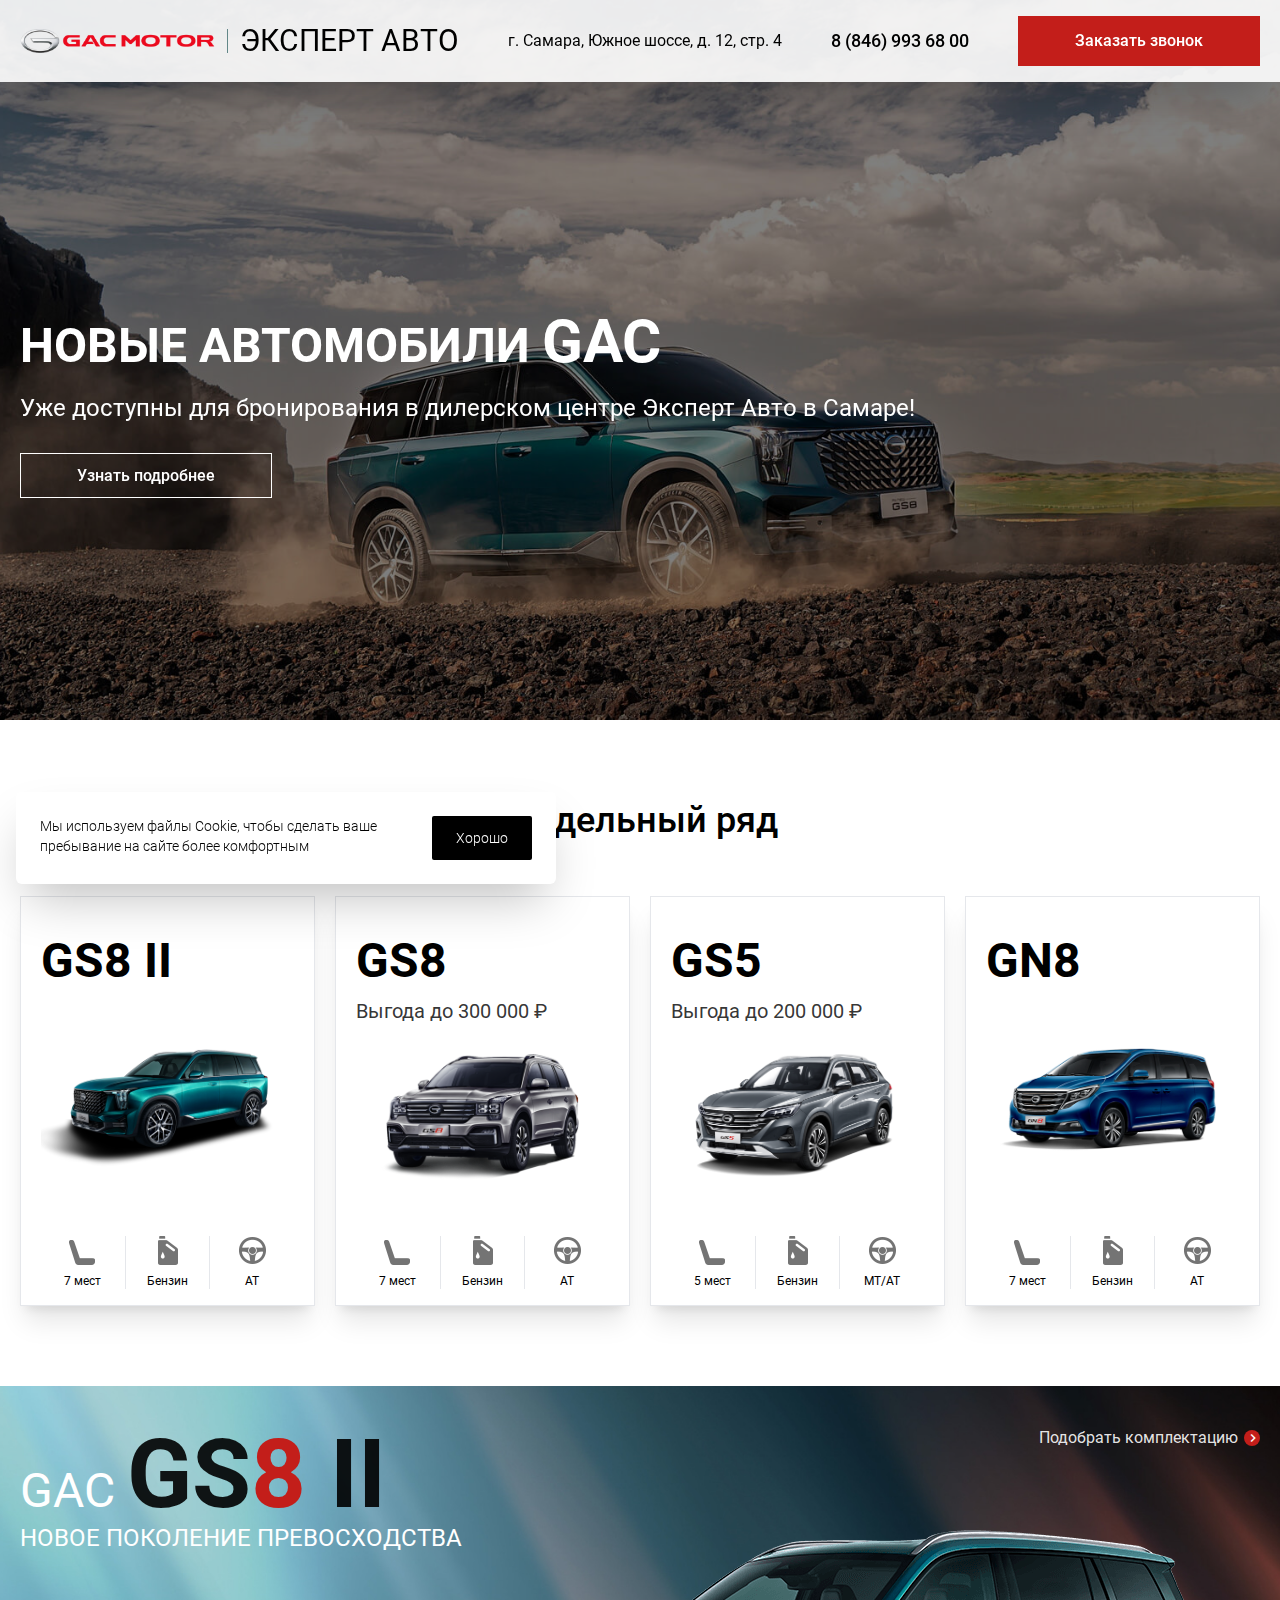
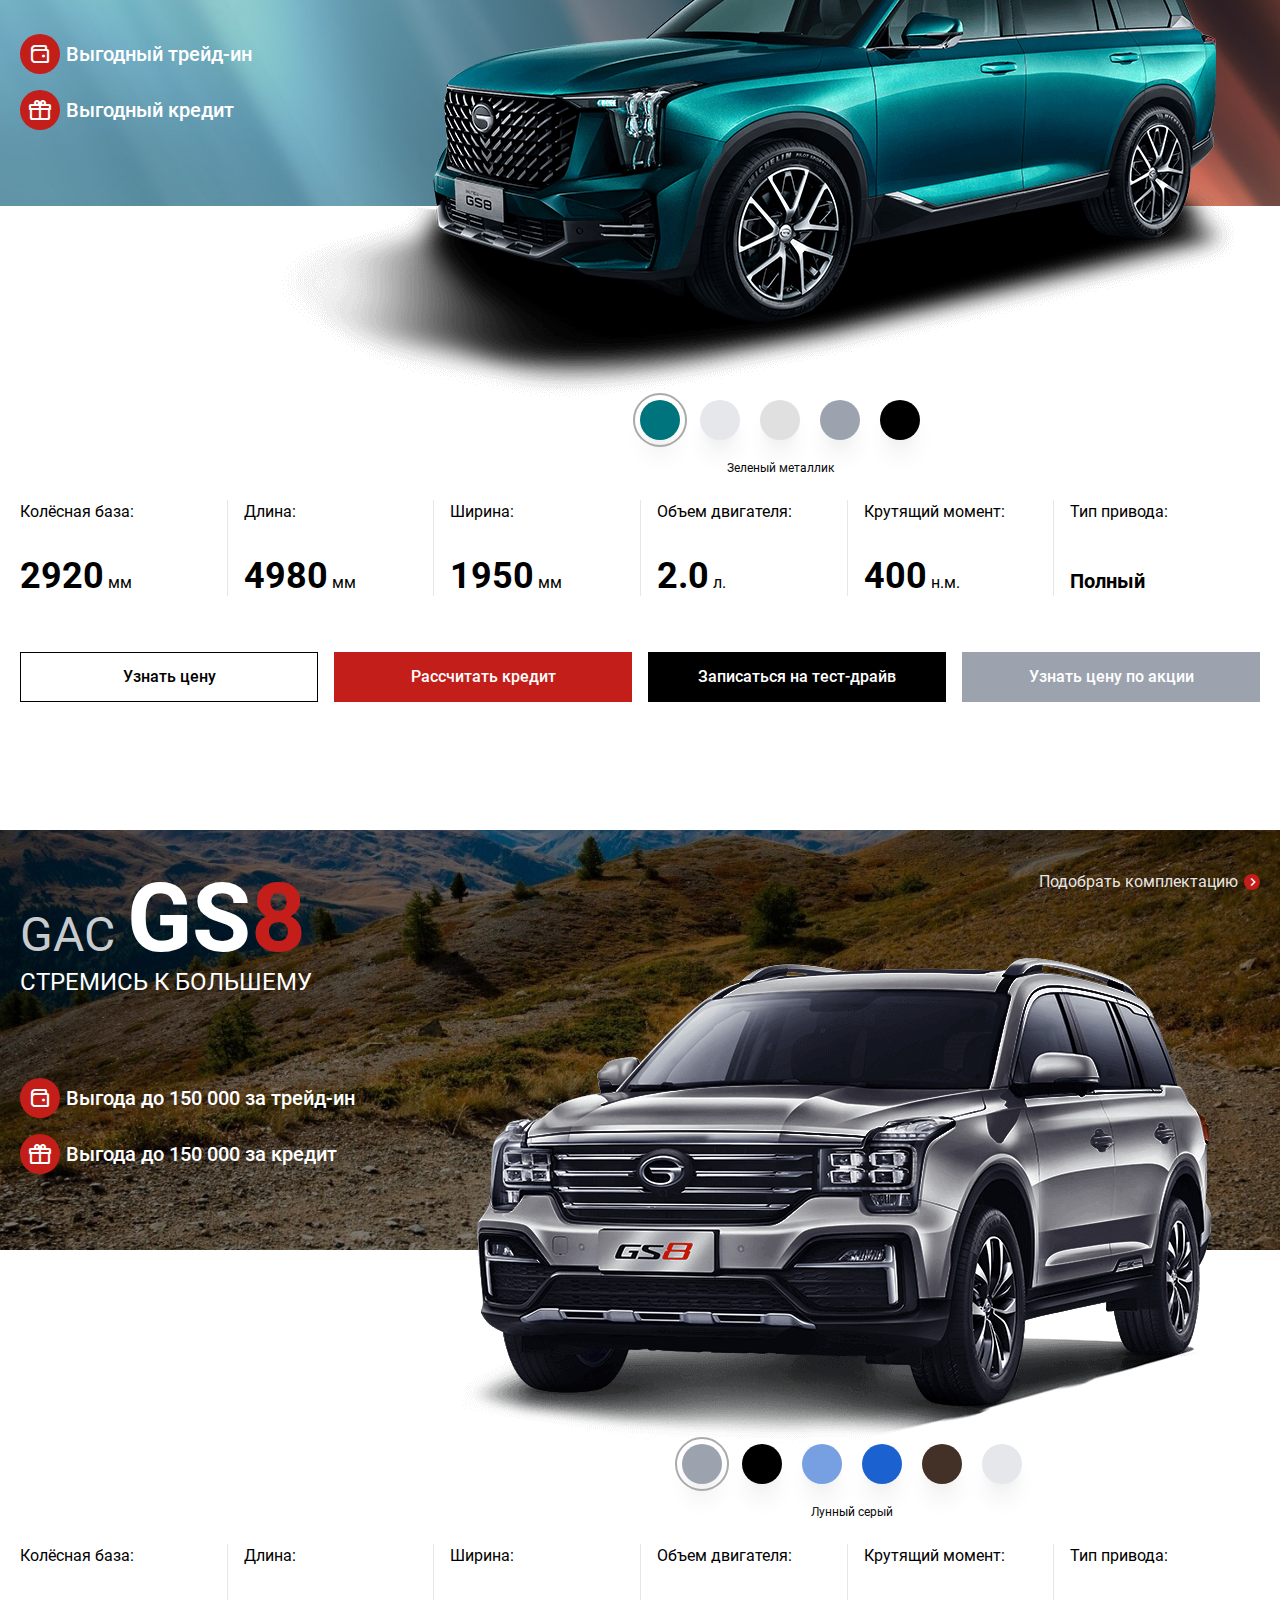
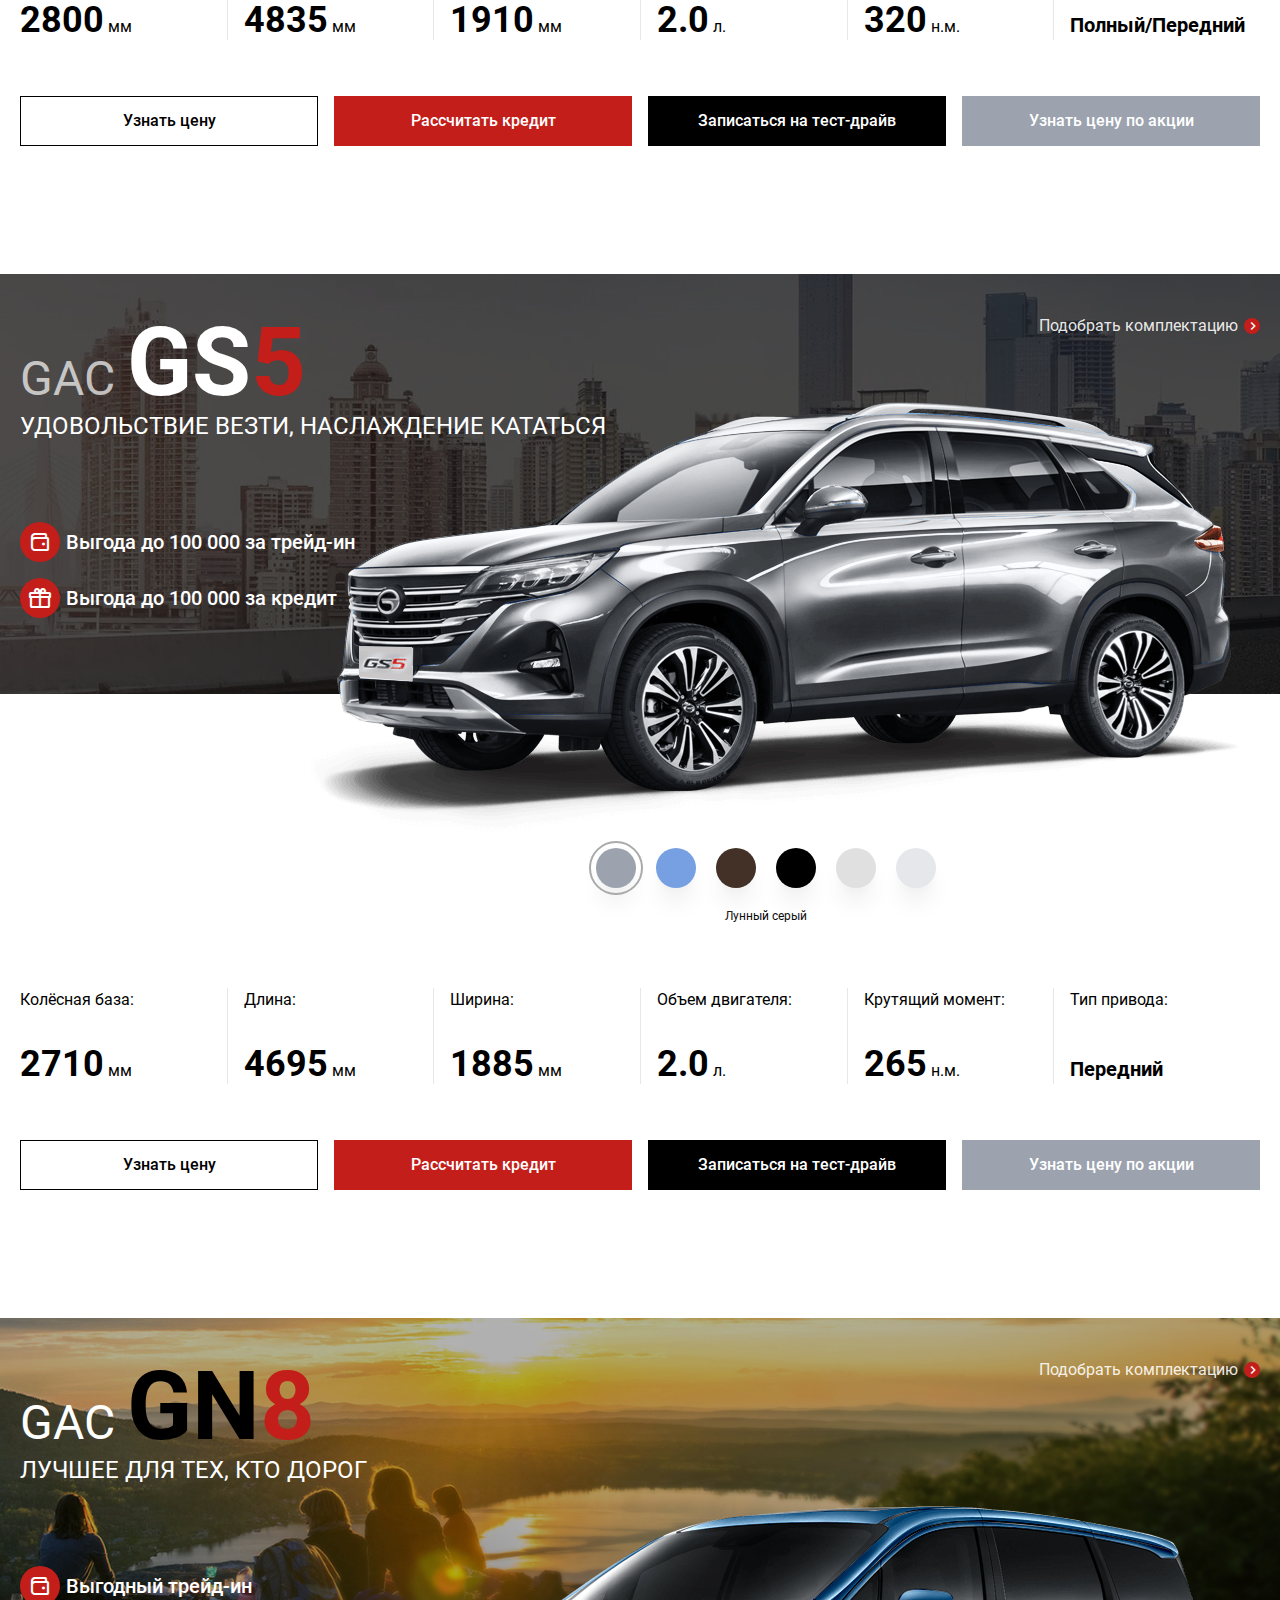
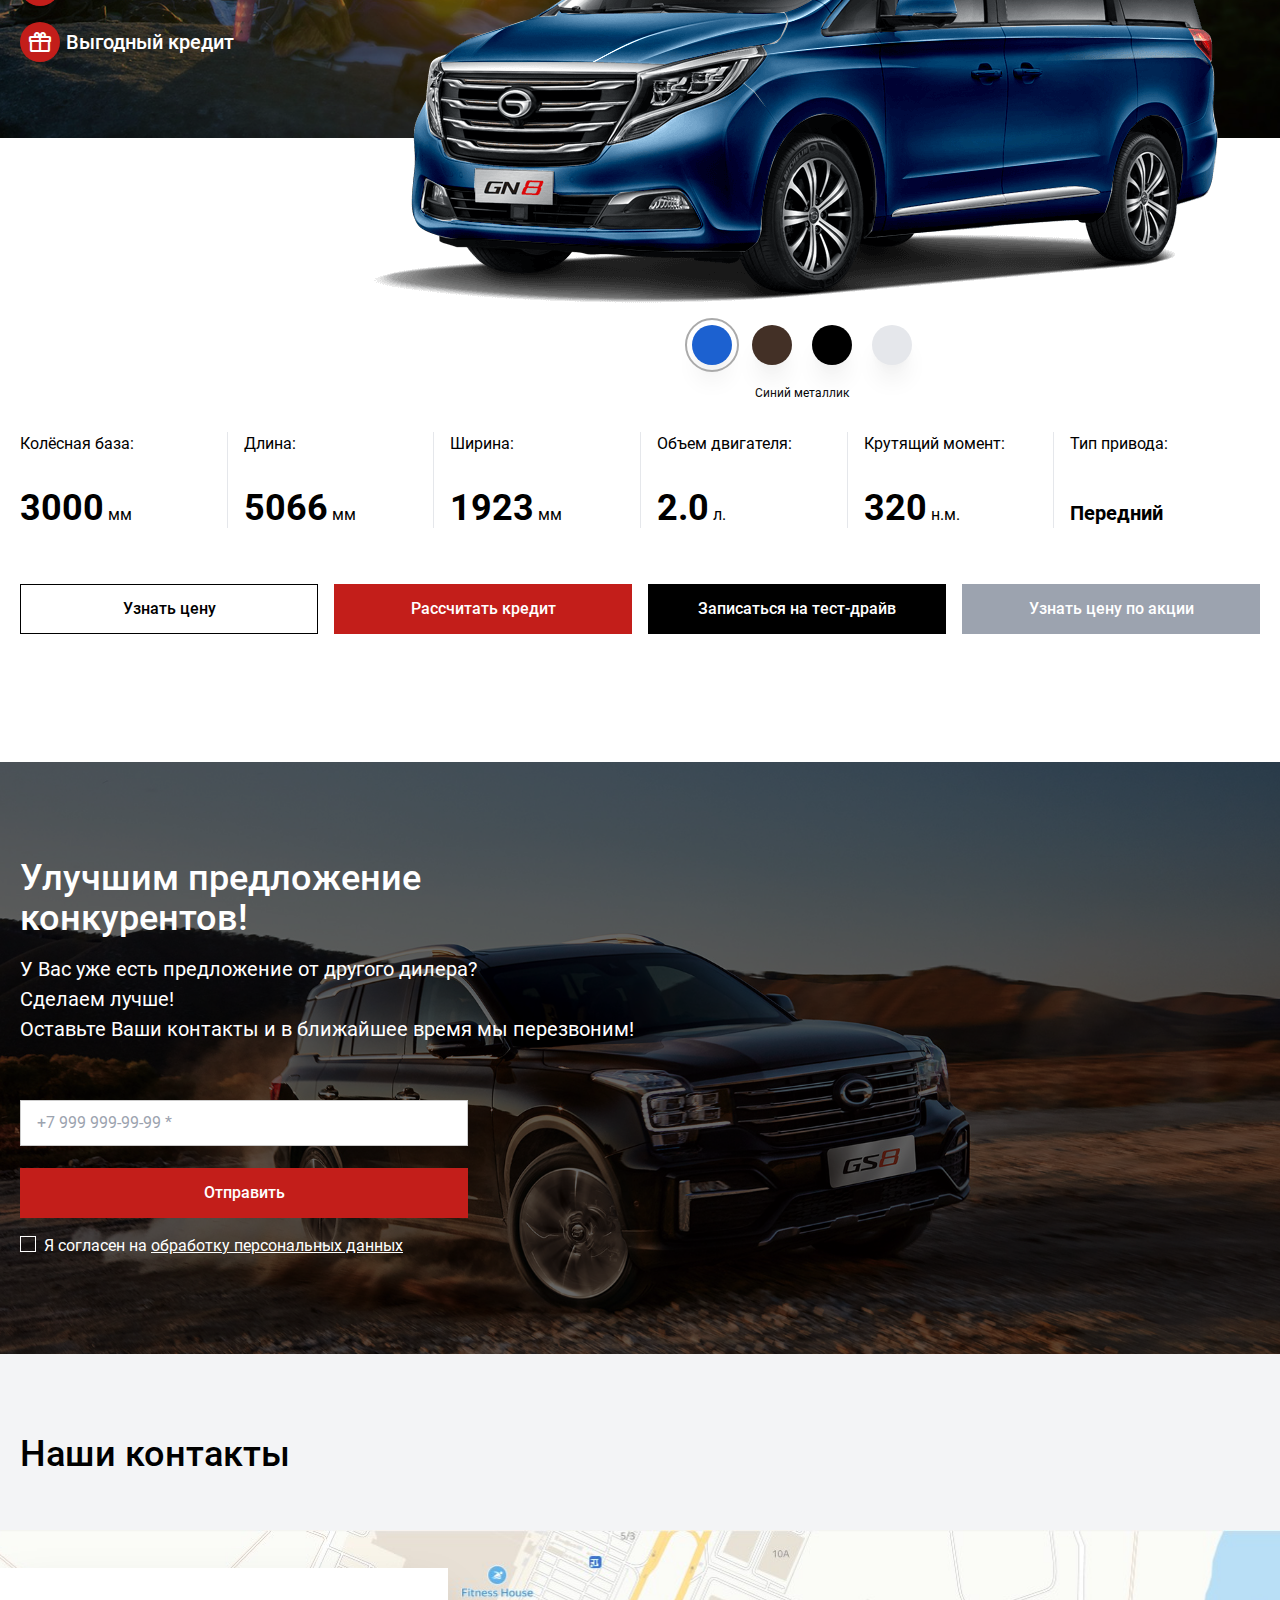
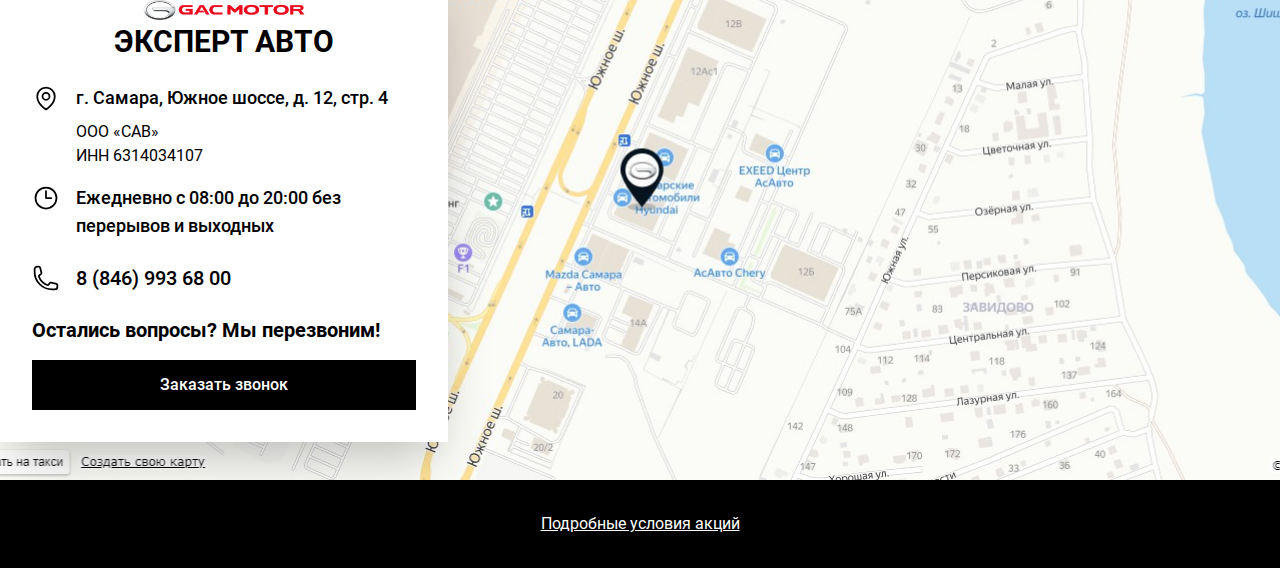
==== commit c2c3eb0f: "Deploying to gh-pages from @ alexsab-ru/gac-smr@c5fc9a1279f94f14bb686a9539a35b2d530fdc92 🚀" ====
--- a/index.html
+++ b/index.html
@@ -20,10 +20,10 @@
 			data-n-head="ssr"
 			rel="icon"
 			type="image/x-icon"
-			href="/img/favicon.ico"
+			href="./img/favicon.ico"
 		/>
 
-		<link href="/src/css/app.scss" rel="stylesheet" />
+		
 
 		<!-- Google Tag Manager -->
 		<script>(function(w,d,s,l,i){w[l]=w[l]||[];w[l].push({'gtm.start':
@@ -32,6 +32,8 @@
 		'https://www.googletagmanager.com/gtm.js?id='+i+dl;f.parentNode.insertBefore(j,f);
 		})(window,document,'script','dataLayer','GTM-NMDLDB3F');</script>
 		<!-- End Google Tag Manager -->
+		<script type="module" crossorigin src="./assets/main-435615bf.js"></script>
+		<link rel="stylesheet" href="./assets/index-12206c6e.css">
 	</head>
 
 	<body>
@@ -48,7 +50,7 @@
 				>
 					<div class="flex items-center flex-nowrap justify-center flex-row gap-2 sm:gap-3 max-[521px]:pb-2">
 						<div class="pr-2 sm:pr-3 border-r border-r-[#628788]">
-							<img src="/img/logo.png" class="max-h-6" alt="Gac Motor" />
+							<img src="./img/logo.png" class="max-h-6" alt="Gac Motor" />
 						</div>
 						<div
 							class="text-lg sm:text-2xl lg:text-3xl leading-none uppercase"
@@ -102,7 +104,7 @@
 								</div>
 								</div>
 							</div>
-							<video muted autoplay loop poster="/img/banners/1.jpg" class="absolute inset-0 h-full object-cover">
+							<video muted autoplay loop poster="./img/banners/1.jpg" class="absolute inset-0 h-full object-cover">
 								<source src="https://alexsab.ru/video/gac-gs8-onlycar-compress.mov" type="video/mp4">
 							</video>
 						</div>
@@ -135,19 +137,19 @@
 							<span class="text-xl sm:text-5xl uppercase font-bold transition-colors duration-500 group-hover:text-accent">GS8&nbsp;II</span>
 						</div>
 						<div class="flex-grow flex items-center justify-center">
-							<img src="/img/models/gs8ii.png" class="scale-100 transition-transform duration-500 in-expo group-hover:scale-105" alt="GS8 II">
+							<img src="./img/models/gs8ii.png" class="scale-100 transition-transform duration-500 in-expo group-hover:scale-105" alt="GS8 II">
 						</div>
 						<div class="flex max-sm:flex-col sm:mt-10 sm:divide-x">
 							<div class="flex-1 py-1.5 sm:py-0 sm:p-4 flex sm:flex-col items-center gap-0.5 sm:gap-2">
-								<img src="/img/icons/icon-seats.png" class="w-5 sm:w-auto" />
+								<img src="./img/icons/icon-seats.png" class="w-5 sm:w-auto" />
 								<span>7 мест</span>
 							</div>
 							<div class="flex-1 py-1.5 sm:py-0 sm:p-4 flex sm:flex-col items-center gap-0.5 sm:gap-2">
-								<img src="/img/icons/icon-petrol.png" class="w-5 sm:w-auto" />
+								<img src="./img/icons/icon-petrol.png" class="w-5 sm:w-auto" />
 								<span>Бензин</span>
 							</div>
 							<div class="flex-1 py-1.5 sm:py-0 sm:p-4 flex sm:flex-col items-center gap-0.5 sm:gap-2">
-								<img src="/img/icons/icon-auto.png" class="w-5 sm:w-auto" />
+								<img src="./img/icons/icon-auto.png" class="w-5 sm:w-auto" />
 								<span>AT</span>
 							</div>
 						</div>
@@ -158,19 +160,19 @@
 							<span class="block text-xs sm:text-xl text-black/80 mt-3">Выгода до 300 000 ₽</span>
 						</div>
 						<div class="flex-grow flex items-center justify-center">
-							<img src="/img/models/gs8.png" class="scale-100 transition-transform duration-500 in-expo group-hover:scale-105" alt="GS8">
+							<img src="./img/models/gs8.png" class="scale-100 transition-transform duration-500 in-expo group-hover:scale-105" alt="GS8">
 						</div>
 						<div class="flex max-sm:flex-col sm:mt-10 sm:divide-x">
 							<div class="flex-1 py-1.5 sm:py-0 sm:p-4 flex sm:flex-col items-center gap-0.5 sm:gap-2">
-								<img src="/img/icons/icon-seats.png" class="w-5 sm:w-auto" />
+								<img src="./img/icons/icon-seats.png" class="w-5 sm:w-auto" />
 								<span>7 мест</span>
 							</div>
 							<div class="flex-1 py-1.5 sm:py-0 sm:p-4 flex sm:flex-col items-center gap-0.5 sm:gap-2">
-								<img src="/img/icons/icon-petrol.png" class="w-5 sm:w-auto" />
+								<img src="./img/icons/icon-petrol.png" class="w-5 sm:w-auto" />
 								<span>Бензин</span>
 							</div>
 							<div class="flex-1 py-1.5 sm:py-0 sm:p-4 flex sm:flex-col items-center gap-0.5 sm:gap-2">
-								<img src="/img/icons/icon-auto.png" class="w-5 sm:w-auto" />
+								<img src="./img/icons/icon-auto.png" class="w-5 sm:w-auto" />
 								<span>AT</span>
 							</div>
 						</div>
@@ -181,19 +183,19 @@
 							<span class="block text-xs sm:text-xl text-black/80 mt-3">Выгода до 200 000 ₽</span>
 						</div>
 						<div class="flex-grow flex items-center justify-center">
-							<img src="/img/models/gs5.png" class="scale-100 transition-transform duration-500 in-expo group-hover:scale-105" alt="GS5">
+							<img src="./img/models/gs5.png" class="scale-100 transition-transform duration-500 in-expo group-hover:scale-105" alt="GS5">
 						</div>
 						<div class="flex max-sm:flex-col sm:mt-10 sm:divide-x">
 							<div class="flex-1 py-1.5 sm:py-0 sm:p-4 flex sm:flex-col items-center gap-0.5 sm:gap-2">
-								<img src="/img/icons/icon-seats.png" class="w-5 sm:w-auto" />
+								<img src="./img/icons/icon-seats.png" class="w-5 sm:w-auto" />
 								<span>5 мест</span>
 							</div>
 							<div class="flex-1 py-1.5 sm:py-0 sm:p-4 flex sm:flex-col items-center gap-0.5 sm:gap-2">
-								<img src="/img/icons/icon-petrol.png" class="w-5 sm:w-auto" />
+								<img src="./img/icons/icon-petrol.png" class="w-5 sm:w-auto" />
 								<span>Бензин</span>
 							</div>
 							<div class="flex-1 py-1.5 sm:py-0 sm:p-4 flex sm:flex-col items-center gap-0.5 sm:gap-2">
-								<img src="/img/icons/icon-auto.png" class="w-5 sm:w-auto" />
+								<img src="./img/icons/icon-auto.png" class="w-5 sm:w-auto" />
 								<span>MT/AT</span>
 							</div>
 						</div>
@@ -203,19 +205,19 @@
 							<span class="text-xl sm:text-5xl uppercase font-bold transition-colors duration-500 group-hover:text-accent">GN8</span>
 						</div>
 						<div class="flex-grow flex items-center justify-center">
-							<img src="/img/models/gn8.png" class="scale-100 transition-transform duration-500 in-expo group-hover:scale-105" alt="GN8">
+							<img src="./img/models/gn8.png" class="scale-100 transition-transform duration-500 in-expo group-hover:scale-105" alt="GN8">
 						</div>
 						<div class="flex max-sm:flex-col sm:mt-10 sm:divide-x">
 							<div class="flex-1 py-1.5 sm:py-0 sm:p-4 flex sm:flex-col items-center gap-0.5 sm:gap-2">
-								<img src="/img/icons/icon-seats.png" class="w-5 sm:w-auto" />
+								<img src="./img/icons/icon-seats.png" class="w-5 sm:w-auto" />
 								<span>7 мест</span>
 							</div>
 							<div class="flex-1 py-1.5 sm:py-0 sm:p-4 flex sm:flex-col items-center gap-0.5 sm:gap-2">
-								<img src="/img/icons/icon-petrol.png" class="w-5 sm:w-auto" />
+								<img src="./img/icons/icon-petrol.png" class="w-5 sm:w-auto" />
 								<span>Бензин</span>
 							</div>
 							<div class="flex-1 py-1.5 sm:py-0 sm:p-4 flex sm:flex-col items-center gap-0.5 sm:gap-2">
-								<img src="/img/icons/icon-auto.png" class="w-5 sm:w-auto" />
+								<img src="./img/icons/icon-auto.png" class="w-5 sm:w-auto" />
 								<span>AT</span>
 							</div>
 						</div>
@@ -229,14 +231,14 @@
 		<!-- GS8 II -->
 		<section class="relative pb-20 xl:pb-32 z-[1] model" data-dir="gs8ii" id="gs8-2">
 			<img
-				src="/img/gs8ii/bg.jpg"
+				src="./img/gs8ii/bg.jpg"
 				class="absolute w-full h-[420px] object-cover z-[-1]"
 			/>
 			<div
 				class="hidden md:block absolute right-0 md:top-60 lg:top-48 xl:top-32 2xl:top-24 sm:max-w-[50%] md:max-w-[550px] lg:max-w-3xl xl:max-w-5xl 2xl:max-w-6xl"
 			>
 				<img
-					src="/img/gs8ii/green.png"
+					src="./img/gs8ii/green.png"
 					class="w-full h-auto color-img-preview"
 					alt="GS8-II"
 				/>
@@ -333,7 +335,7 @@
 
 				<div class="block md:hidden mb-10 mt-3">
 					<img
-						src="/img/gs8ii/green.png"
+						src="./img/gs8ii/green.png"
 						class="w-full h-auto color-img-preview"
 						alt="GAC GS8-II"
 					/>
@@ -444,7 +446,7 @@
 		<!-- GS8 -->
 		<section class="relative pb-20 xl:pb-32 z-[1] model" data-dir="gs8" id="gs8">
 			<img
-				src="/img/gs8/bg.jpg"
+				src="./img/gs8/bg.jpg"
 				class="absolute w-full h-[420px] object-cover z-[-1]"
 			/>
 			<div class="absolute w-full h-[420px] inset-0 z-[-1] bg-black/50"></div>
@@ -452,7 +454,7 @@
 				class="hidden md:block absolute right-0 md:top-60 lg:top-48 xl:top-32 2xl:top-24 sm:max-w-[50%] md:max-w-[550px] lg:max-w-3xl xl:max-w-5xl 2xl:max-w-6xl"
 			>
 				<img
-					src="/img/gs8/gray.png"
+					src="./img/gs8/gray.png"
 					class="w-full h-auto color-img-preview"
 					alt="GS8-II"
 				/>
@@ -555,7 +557,7 @@
 
 				<div class="block md:hidden mb-10 mt-3">
 					<img
-						src="/img/gs8/gray.png"
+						src="./img/gs8/gray.png"
 						class="w-full h-auto color-img-preview"
 						alt="GAC GS8"
 					/>
@@ -672,7 +674,7 @@
 		<!-- GS5 -->
 		<section class="relative pb-20 xl:pb-32 z-[1] model" data-dir="gs5" id="gs5">
 			<img
-				src="/img/gs5/bg.jpg"
+				src="./img/gs5/bg.jpg"
 				class="absolute w-full h-[420px] object-cover z-[-1]"
 			/>
 			<div class="absolute w-full h-[420px] inset-0 z-[-1] bg-black/70"></div>
@@ -680,7 +682,7 @@
 				class="hidden md:block absolute right-10 md:top-60 lg:top-48 xl:top-32 2xl:top-24 sm:max-w-[50%] md:max-w-[550px] lg:max-w-3xl xl:max-w-5xl 2xl:max-w-6xl"
 			>
 				<img
-					src="/img/gs5/gray.png"
+					src="./img/gs5/gray.png"
 					class="w-full h-auto color-img-preview"
 					alt="GS8-II"
 				/>
@@ -785,7 +787,7 @@
 
 				<div class="block md:hidden mb-10 mt-3">
 					<img
-						src="/img/gs5/gray.png"
+						src="./img/gs5/gray.png"
 						class="w-full h-auto color-img-preview"
 						alt="GAC GS5"
 					/>
@@ -904,7 +906,7 @@
 		<!-- GN8 -->
 		<section class="relative pb-20 xl:pb-32 z-[1] model" data-dir="gn8" id="gn8">
 			<img
-				src="/img/gn8/bg.jpg"
+				src="./img/gn8/bg.jpg"
 				class="absolute w-full h-[420px] object-cover z-[-1]"
 			/>
 			<div class="absolute w-full h-[420px] inset-0 z-[-1] bg-black/30"></div>
@@ -912,7 +914,7 @@
 				class="hidden md:block absolute right-0 md:top-52 lg:top-32 xl:top-20 2xl:top-16 sm:max-w-[50%] md:max-w-[550px] lg:max-w-3xl xl:max-w-5xl 2xl:max-w-6xl"
 			>
 				<img
-					src="/img/gn8/blue.png"
+					src="./img/gn8/blue.png"
 					class="w-full h-auto color-img-preview"
 					alt="GN8"
 				/>
@@ -1003,7 +1005,7 @@
 
 				<div class="block md:hidden mb-10 -mt-4">
 					<img
-						src="/img/gn8/blue.png"
+						src="./img/gn8/blue.png"
 						class="w-full h-auto color-img-preview"
 						alt="GN8"
 					/>
@@ -1173,7 +1175,7 @@
 					<div
 						class="flex items-center flex-col gap-1 mb-6"
 					>
-						<img src="/img/logo.png" class="max-h-5" alt="Gac Motor" />
+						<img src="./img/logo.png" class="max-h-5" alt="Gac Motor" />
 						<div
 							class="text-xl sm:text-3xl font-bold leading-none uppercase"
 						>
@@ -1405,7 +1407,7 @@
 		</div>
 		<!-- END MODALS -->
 
-		<script type="module" src="/src/js/app.js"></script>
+		
 
 	</body>
 </html>
--- a/assets/index-12206c6e.css
+++ b/assets/index-12206c6e.css
@@ -0,0 +1 @@
+@font-face{font-family:Material Design Icons;src:url(./materialdesignicons-webfont-67d24abe.eot?v=7.2.96);src:url(./materialdesignicons-webfont-67d24abe.eot?#iefix&v=7.2.96) format("embedded-opentype"),url(./materialdesignicons-webfont-c1c004a9.woff2?v=7.2.96) format("woff2"),url(./materialdesignicons-webfont-80bb28b3.woff?v=7.2.96) format("woff"),url(./materialdesignicons-webfont-a58ecb54.ttf?v=7.2.96) format("truetype");font-weight:400;font-style:normal}.mdi:before,.mdi-set{display:inline-block;font: 24px/1 Material Design Icons;font-size:inherit;text-rendering:auto;line-height:inherit;-webkit-font-smoothing:antialiased;-moz-osx-font-smoothing:grayscale}.mdi-ab-testing:before{content:"󰇉"}.mdi-abacus:before{content:"󱛠"}.mdi-abjad-arabic:before{content:"󱌨"}.mdi-abjad-hebrew:before{content:"󱌩"}.mdi-abugida-devanagari:before{content:"󱌪"}.mdi-abugida-thai:before{content:"󱌫"}.mdi-access-point:before{content:"󰀃"}.mdi-access-point-check:before{content:"󱔸"}.mdi-access-point-minus:before{content:"󱔹"}.mdi-access-point-network:before{content:"󰀂"}.mdi-access-point-network-off:before{content:"󰯡"}.mdi-access-point-off:before{content:"󱔑"}.mdi-access-point-plus:before{content:"󱔺"}.mdi-access-point-remove:before{content:"󱔻"}.mdi-account:before{content:"󰀄"}.mdi-account-alert:before{content:"󰀅"}.mdi-account-alert-outline:before{content:"󰭐"}.mdi-account-arrow-down:before{content:"󱡨"}.mdi-account-arrow-down-outline:before{content:"󱡩"}.mdi-account-arrow-left:before{content:"󰭑"}.mdi-account-arrow-left-outline:before{content:"󰭒"}.mdi-account-arrow-right:before{content:"󰭓"}.mdi-account-arrow-right-outline:before{content:"󰭔"}.mdi-account-arrow-up:before{content:"󱡧"}.mdi-account-arrow-up-outline:before{content:"󱡪"}.mdi-account-badge:before{content:"󱬊"}.mdi-account-badge-outline:before{content:"󱬋"}.mdi-account-box:before{content:"󰀆"}.mdi-account-box-multiple:before{content:"󰤴"}.mdi-account-box-multiple-outline:before{content:"󱀊"}.mdi-account-box-outline:before{content:"󰀇"}.mdi-account-cancel:before{content:"󱋟"}.mdi-account-cancel-outline:before{content:"󱋠"}.mdi-account-card:before{content:"󱮤"}.mdi-account-card-outline:before{content:"󱮥"}.mdi-account-cash:before{content:"󱂗"}.mdi-account-cash-outline:before{content:"󱂘"}.mdi-account-check:before{content:"󰀈"}.mdi-account-check-outline:before{content:"󰯢"}.mdi-account-child:before{content:"󰪉"}.mdi-account-child-circle:before{content:"󰪊"}.mdi-account-child-outline:before{content:"󱃈"}.mdi-account-circle:before{content:"󰀉"}.mdi-account-circle-outline:before{content:"󰭕"}.mdi-account-clock:before{content:"󰭖"}.mdi-account-clock-outline:before{content:"󰭗"}.mdi-account-cog:before{content:"󱍰"}.mdi-account-cog-outline:before{content:"󱍱"}.mdi-account-convert:before{content:"󰀊"}.mdi-account-convert-outline:before{content:"󱌁"}.mdi-account-cowboy-hat:before{content:"󰺛"}.mdi-account-cowboy-hat-outline:before{content:"󱟳"}.mdi-account-credit-card:before{content:"󱮦"}.mdi-account-credit-card-outline:before{content:"󱮧"}.mdi-account-details:before{content:"󰘱"}.mdi-account-details-outline:before{content:"󱍲"}.mdi-account-edit:before{content:"󰚼"}.mdi-account-edit-outline:before{content:"󰿻"}.mdi-account-eye:before{content:"󰐠"}.mdi-account-eye-outline:before{content:"󱉻"}.mdi-account-filter:before{content:"󰤶"}.mdi-account-filter-outline:before{content:"󰾝"}.mdi-account-group:before{content:"󰡉"}.mdi-account-group-outline:before{content:"󰭘"}.mdi-account-hard-hat:before{content:"󰖵"}.mdi-account-hard-hat-outline:before{content:"󱨟"}.mdi-account-heart:before{content:"󰢙"}.mdi-account-heart-outline:before{content:"󰯣"}.mdi-account-injury:before{content:"󱠕"}.mdi-account-injury-outline:before{content:"󱠖"}.mdi-account-key:before{content:"󰀋"}.mdi-account-key-outline:before{content:"󰯤"}.mdi-account-lock:before{content:"󱅞"}.mdi-account-lock-open:before{content:"󱥠"}.mdi-account-lock-open-outline:before{content:"󱥡"}.mdi-account-lock-outline:before{content:"󱅟"}.mdi-account-minus:before{content:"󰀍"}.mdi-account-minus-outline:before{content:"󰫬"}.mdi-account-multiple:before{content:"󰀎"}.mdi-account-multiple-check:before{content:"󰣅"}.mdi-account-multiple-check-outline:before{content:"󱇾"}.mdi-account-multiple-minus:before{content:"󰗓"}.mdi-account-multiple-minus-outline:before{content:"󰯥"}.mdi-account-multiple-outline:before{content:"󰀏"}.mdi-account-multiple-plus:before{content:"󰀐"}.mdi-account-multiple-plus-outline:before{content:"󰠀"}.mdi-account-multiple-remove:before{content:"󱈊"}.mdi-account-multiple-remove-outline:before{content:"󱈋"}.mdi-account-music:before{content:"󰠃"}.mdi-account-music-outline:before{content:"󰳩"}.mdi-account-network:before{content:"󰀑"}.mdi-account-network-off:before{content:"󱫱"}.mdi-account-network-off-outline:before{content:"󱫲"}.mdi-account-network-outline:before{content:"󰯦"}.mdi-account-off:before{content:"󰀒"}.mdi-account-off-outline:before{content:"󰯧"}.mdi-account-outline:before{content:"󰀓"}.mdi-account-plus:before{content:"󰀔"}.mdi-account-plus-outline:before{content:"󰠁"}.mdi-account-question:before{content:"󰭙"}.mdi-account-question-outline:before{content:"󰭚"}.mdi-account-reactivate:before{content:"󱔫"}.mdi-account-reactivate-outline:before{content:"󱔬"}.mdi-account-remove:before{content:"󰀕"}.mdi-account-remove-outline:before{content:"󰫭"}.mdi-account-school:before{content:"󱨠"}.mdi-account-school-outline:before{content:"󱨡"}.mdi-account-search:before{content:"󰀖"}.mdi-account-search-outline:before{content:"󰤵"}.mdi-account-settings:before{content:"󰘰"}.mdi-account-settings-outline:before{content:"󱃉"}.mdi-account-star:before{content:"󰀗"}.mdi-account-star-outline:before{content:"󰯨"}.mdi-account-supervisor:before{content:"󰪋"}.mdi-account-supervisor-circle:before{content:"󰪌"}.mdi-account-supervisor-circle-outline:before{content:"󱓬"}.mdi-account-supervisor-outline:before{content:"󱄭"}.mdi-account-switch:before{content:"󰀙"}.mdi-account-switch-outline:before{content:"󰓋"}.mdi-account-sync:before{content:"󱤛"}.mdi-account-sync-outline:before{content:"󱤜"}.mdi-account-tag:before{content:"󱰛"}.mdi-account-tag-outline:before{content:"󱰜"}.mdi-account-tie:before{content:"󰳣"}.mdi-account-tie-hat:before{content:"󱢘"}.mdi-account-tie-hat-outline:before{content:"󱢙"}.mdi-account-tie-outline:before{content:"󱃊"}.mdi-account-tie-voice:before{content:"󱌈"}.mdi-account-tie-voice-off:before{content:"󱌊"}.mdi-account-tie-voice-off-outline:before{content:"󱌋"}.mdi-account-tie-voice-outline:before{content:"󱌉"}.mdi-account-tie-woman:before{content:"󱪌"}.mdi-account-voice:before{content:"󰗋"}.mdi-account-voice-off:before{content:"󰻔"}.mdi-account-wrench:before{content:"󱢚"}.mdi-account-wrench-outline:before{content:"󱢛"}.mdi-adjust:before{content:"󰀚"}.mdi-advertisements:before{content:"󱤪"}.mdi-advertisements-off:before{content:"󱤫"}.mdi-air-conditioner:before{content:"󰀛"}.mdi-air-filter:before{content:"󰵃"}.mdi-air-horn:before{content:"󰶬"}.mdi-air-humidifier:before{content:"󱂙"}.mdi-air-humidifier-off:before{content:"󱑦"}.mdi-air-purifier:before{content:"󰵄"}.mdi-air-purifier-off:before{content:"󱭗"}.mdi-airbag:before{content:"󰯩"}.mdi-airballoon:before{content:"󰀜"}.mdi-airballoon-outline:before{content:"󱀋"}.mdi-airplane:before{content:"󰀝"}.mdi-airplane-alert:before{content:"󱡺"}.mdi-airplane-check:before{content:"󱡻"}.mdi-airplane-clock:before{content:"󱡼"}.mdi-airplane-cog:before{content:"󱡽"}.mdi-airplane-edit:before{content:"󱡾"}.mdi-airplane-landing:before{content:"󰗔"}.mdi-airplane-marker:before{content:"󱡿"}.mdi-airplane-minus:before{content:"󱢀"}.mdi-airplane-off:before{content:"󰀞"}.mdi-airplane-plus:before{content:"󱢁"}.mdi-airplane-remove:before{content:"󱢂"}.mdi-airplane-search:before{content:"󱢃"}.mdi-airplane-settings:before{content:"󱢄"}.mdi-airplane-takeoff:before{content:"󰗕"}.mdi-airport:before{content:"󰡋"}.mdi-alarm:before{content:"󰀠"}.mdi-alarm-bell:before{content:"󰞎"}.mdi-alarm-check:before{content:"󰀡"}.mdi-alarm-light:before{content:"󰞏"}.mdi-alarm-light-off:before{content:"󱜞"}.mdi-alarm-light-off-outline:before{content:"󱜟"}.mdi-alarm-light-outline:before{content:"󰯪"}.mdi-alarm-multiple:before{content:"󰀢"}.mdi-alarm-note:before{content:"󰹱"}.mdi-alarm-note-off:before{content:"󰹲"}.mdi-alarm-off:before{content:"󰀣"}.mdi-alarm-panel:before{content:"󱗄"}.mdi-alarm-panel-outline:before{content:"󱗅"}.mdi-alarm-plus:before{content:"󰀤"}.mdi-alarm-snooze:before{content:"󰚎"}.mdi-album:before{content:"󰀥"}.mdi-alert:before{content:"󰀦"}.mdi-alert-box:before{content:"󰀧"}.mdi-alert-box-outline:before{content:"󰳤"}.mdi-alert-circle:before{content:"󰀨"}.mdi-alert-circle-check:before{content:"󱇭"}.mdi-alert-circle-check-outline:before{content:"󱇮"}.mdi-alert-circle-outline:before{content:"󰗖"}.mdi-alert-decagram:before{content:"󰚽"}.mdi-alert-decagram-outline:before{content:"󰳥"}.mdi-alert-minus:before{content:"󱒻"}.mdi-alert-minus-outline:before{content:"󱒾"}.mdi-alert-octagon:before{content:"󰀩"}.mdi-alert-octagon-outline:before{content:"󰳦"}.mdi-alert-octagram:before{content:"󰝧"}.mdi-alert-octagram-outline:before{content:"󰳧"}.mdi-alert-outline:before{content:"󰀪"}.mdi-alert-plus:before{content:"󱒺"}.mdi-alert-plus-outline:before{content:"󱒽"}.mdi-alert-remove:before{content:"󱒼"}.mdi-alert-remove-outline:before{content:"󱒿"}.mdi-alert-rhombus:before{content:"󱇎"}.mdi-alert-rhombus-outline:before{content:"󱇏"}.mdi-alien:before{content:"󰢚"}.mdi-alien-outline:before{content:"󱃋"}.mdi-align-horizontal-center:before{content:"󱇃"}.mdi-align-horizontal-distribute:before{content:"󱥢"}.mdi-align-horizontal-left:before{content:"󱇂"}.mdi-align-horizontal-right:before{content:"󱇄"}.mdi-align-vertical-bottom:before{content:"󱇅"}.mdi-align-vertical-center:before{content:"󱇆"}.mdi-align-vertical-distribute:before{content:"󱥣"}.mdi-align-vertical-top:before{content:"󱇇"}.mdi-all-inclusive:before{content:"󰚾"}.mdi-all-inclusive-box:before{content:"󱢍"}.mdi-all-inclusive-box-outline:before{content:"󱢎"}.mdi-allergy:before{content:"󱉘"}.mdi-alpha:before{content:"󰀫"}.mdi-alpha-a:before{content:"󰫮"}.mdi-alpha-a-box:before{content:"󰬈"}.mdi-alpha-a-box-outline:before{content:"󰯫"}.mdi-alpha-a-circle:before{content:"󰯬"}.mdi-alpha-a-circle-outline:before{content:"󰯭"}.mdi-alpha-b:before{content:"󰫯"}.mdi-alpha-b-box:before{content:"󰬉"}.mdi-alpha-b-box-outline:before{content:"󰯮"}.mdi-alpha-b-circle:before{content:"󰯯"}.mdi-alpha-b-circle-outline:before{content:"󰯰"}.mdi-alpha-c:before{content:"󰫰"}.mdi-alpha-c-box:before{content:"󰬊"}.mdi-alpha-c-box-outline:before{content:"󰯱"}.mdi-alpha-c-circle:before{content:"󰯲"}.mdi-alpha-c-circle-outline:before{content:"󰯳"}.mdi-alpha-d:before{content:"󰫱"}.mdi-alpha-d-box:before{content:"󰬋"}.mdi-alpha-d-box-outline:before{content:"󰯴"}.mdi-alpha-d-circle:before{content:"󰯵"}.mdi-alpha-d-circle-outline:before{content:"󰯶"}.mdi-alpha-e:before{content:"󰫲"}.mdi-alpha-e-box:before{content:"󰬌"}.mdi-alpha-e-box-outline:before{content:"󰯷"}.mdi-alpha-e-circle:before{content:"󰯸"}.mdi-alpha-e-circle-outline:before{content:"󰯹"}.mdi-alpha-f:before{content:"󰫳"}.mdi-alpha-f-box:before{content:"󰬍"}.mdi-alpha-f-box-outline:before{content:"󰯺"}.mdi-alpha-f-circle:before{content:"󰯻"}.mdi-alpha-f-circle-outline:before{content:"󰯼"}.mdi-alpha-g:before{content:"󰫴"}.mdi-alpha-g-box:before{content:"󰬎"}.mdi-alpha-g-box-outline:before{content:"󰯽"}.mdi-alpha-g-circle:before{content:"󰯾"}.mdi-alpha-g-circle-outline:before{content:"󰯿"}.mdi-alpha-h:before{content:"󰫵"}.mdi-alpha-h-box:before{content:"󰬏"}.mdi-alpha-h-box-outline:before{content:"󰰀"}.mdi-alpha-h-circle:before{content:"󰰁"}.mdi-alpha-h-circle-outline:before{content:"󰰂"}.mdi-alpha-i:before{content:"󰫶"}.mdi-alpha-i-box:before{content:"󰬐"}.mdi-alpha-i-box-outline:before{content:"󰰃"}.mdi-alpha-i-circle:before{content:"󰰄"}.mdi-alpha-i-circle-outline:before{content:"󰰅"}.mdi-alpha-j:before{content:"󰫷"}.mdi-alpha-j-box:before{content:"󰬑"}.mdi-alpha-j-box-outline:before{content:"󰰆"}.mdi-alpha-j-circle:before{content:"󰰇"}.mdi-alpha-j-circle-outline:before{content:"󰰈"}.mdi-alpha-k:before{content:"󰫸"}.mdi-alpha-k-box:before{content:"󰬒"}.mdi-alpha-k-box-outline:before{content:"󰰉"}.mdi-alpha-k-circle:before{content:"󰰊"}.mdi-alpha-k-circle-outline:before{content:"󰰋"}.mdi-alpha-l:before{content:"󰫹"}.mdi-alpha-l-box:before{content:"󰬓"}.mdi-alpha-l-box-outline:before{content:"󰰌"}.mdi-alpha-l-circle:before{content:"󰰍"}.mdi-alpha-l-circle-outline:before{content:"󰰎"}.mdi-alpha-m:before{content:"󰫺"}.mdi-alpha-m-box:before{content:"󰬔"}.mdi-alpha-m-box-outline:before{content:"󰰏"}.mdi-alpha-m-circle:before{content:"󰰐"}.mdi-alpha-m-circle-outline:before{content:"󰰑"}.mdi-alpha-n:before{content:"󰫻"}.mdi-alpha-n-box:before{content:"󰬕"}.mdi-alpha-n-box-outline:before{content:"󰰒"}.mdi-alpha-n-circle:before{content:"󰰓"}.mdi-alpha-n-circle-outline:before{content:"󰰔"}.mdi-alpha-o:before{content:"󰫼"}.mdi-alpha-o-box:before{content:"󰬖"}.mdi-alpha-o-box-outline:before{content:"󰰕"}.mdi-alpha-o-circle:before{content:"󰰖"}.mdi-alpha-o-circle-outline:before{content:"󰰗"}.mdi-alpha-p:before{content:"󰫽"}.mdi-alpha-p-box:before{content:"󰬗"}.mdi-alpha-p-box-outline:before{content:"󰰘"}.mdi-alpha-p-circle:before{content:"󰰙"}.mdi-alpha-p-circle-outline:before{content:"󰰚"}.mdi-alpha-q:before{content:"󰫾"}.mdi-alpha-q-box:before{content:"󰬘"}.mdi-alpha-q-box-outline:before{content:"󰰛"}.mdi-alpha-q-circle:before{content:"󰰜"}.mdi-alpha-q-circle-outline:before{content:"󰰝"}.mdi-alpha-r:before{content:"󰫿"}.mdi-alpha-r-box:before{content:"󰬙"}.mdi-alpha-r-box-outline:before{content:"󰰞"}.mdi-alpha-r-circle:before{content:"󰰟"}.mdi-alpha-r-circle-outline:before{content:"󰰠"}.mdi-alpha-s:before{content:"󰬀"}.mdi-alpha-s-box:before{content:"󰬚"}.mdi-alpha-s-box-outline:before{content:"󰰡"}.mdi-alpha-s-circle:before{content:"󰰢"}.mdi-alpha-s-circle-outline:before{content:"󰰣"}.mdi-alpha-t:before{content:"󰬁"}.mdi-alpha-t-box:before{content:"󰬛"}.mdi-alpha-t-box-outline:before{content:"󰰤"}.mdi-alpha-t-circle:before{content:"󰰥"}.mdi-alpha-t-circle-outline:before{content:"󰰦"}.mdi-alpha-u:before{content:"󰬂"}.mdi-alpha-u-box:before{content:"󰬜"}.mdi-alpha-u-box-outline:before{content:"󰰧"}.mdi-alpha-u-circle:before{content:"󰰨"}.mdi-alpha-u-circle-outline:before{content:"󰰩"}.mdi-alpha-v:before{content:"󰬃"}.mdi-alpha-v-box:before{content:"󰬝"}.mdi-alpha-v-box-outline:before{content:"󰰪"}.mdi-alpha-v-circle:before{content:"󰰫"}.mdi-alpha-v-circle-outline:before{content:"󰰬"}.mdi-alpha-w:before{content:"󰬄"}.mdi-alpha-w-box:before{content:"󰬞"}.mdi-alpha-w-box-outline:before{content:"󰰭"}.mdi-alpha-w-circle:before{content:"󰰮"}.mdi-alpha-w-circle-outline:before{content:"󰰯"}.mdi-alpha-x:before{content:"󰬅"}.mdi-alpha-x-box:before{content:"󰬟"}.mdi-alpha-x-box-outline:before{content:"󰰰"}.mdi-alpha-x-circle:before{content:"󰰱"}.mdi-alpha-x-circle-outline:before{content:"󰰲"}.mdi-alpha-y:before{content:"󰬆"}.mdi-alpha-y-box:before{content:"󰬠"}.mdi-alpha-y-box-outline:before{content:"󰰳"}.mdi-alpha-y-circle:before{content:"󰰴"}.mdi-alpha-y-circle-outline:before{content:"󰰵"}.mdi-alpha-z:before{content:"󰬇"}.mdi-alpha-z-box:before{content:"󰬡"}.mdi-alpha-z-box-outline:before{content:"󰰶"}.mdi-alpha-z-circle:before{content:"󰰷"}.mdi-alpha-z-circle-outline:before{content:"󰰸"}.mdi-alphabet-aurebesh:before{content:"󱌬"}.mdi-alphabet-cyrillic:before{content:"󱌭"}.mdi-alphabet-greek:before{content:"󱌮"}.mdi-alphabet-latin:before{content:"󱌯"}.mdi-alphabet-piqad:before{content:"󱌰"}.mdi-alphabet-tengwar:before{content:"󱌷"}.mdi-alphabetical:before{content:"󰀬"}.mdi-alphabetical-off:before{content:"󱀌"}.mdi-alphabetical-variant:before{content:"󱀍"}.mdi-alphabetical-variant-off:before{content:"󱀎"}.mdi-altimeter:before{content:"󰗗"}.mdi-ambulance:before{content:"󰀯"}.mdi-ammunition:before{content:"󰳨"}.mdi-ampersand:before{content:"󰪍"}.mdi-amplifier:before{content:"󰀰"}.mdi-amplifier-off:before{content:"󱆵"}.mdi-anchor:before{content:"󰀱"}.mdi-android:before{content:"󰀲"}.mdi-android-studio:before{content:"󰀴"}.mdi-angle-acute:before{content:"󰤷"}.mdi-angle-obtuse:before{content:"󰤸"}.mdi-angle-right:before{content:"󰤹"}.mdi-angular:before{content:"󰚲"}.mdi-angularjs:before{content:"󰚿"}.mdi-animation:before{content:"󰗘"}.mdi-animation-outline:before{content:"󰪏"}.mdi-animation-play:before{content:"󰤺"}.mdi-animation-play-outline:before{content:"󰪐"}.mdi-ansible:before{content:"󱂚"}.mdi-antenna:before{content:"󱄙"}.mdi-anvil:before{content:"󰢛"}.mdi-apache-kafka:before{content:"󱀏"}.mdi-api:before{content:"󱂛"}.mdi-api-off:before{content:"󱉗"}.mdi-apple:before{content:"󰀵"}.mdi-apple-finder:before{content:"󰀶"}.mdi-apple-icloud:before{content:"󰀸"}.mdi-apple-ios:before{content:"󰀷"}.mdi-apple-keyboard-caps:before{content:"󰘲"}.mdi-apple-keyboard-command:before{content:"󰘳"}.mdi-apple-keyboard-control:before{content:"󰘴"}.mdi-apple-keyboard-option:before{content:"󰘵"}.mdi-apple-keyboard-shift:before{content:"󰘶"}.mdi-apple-safari:before{content:"󰀹"}.mdi-application:before{content:"󰣆"}.mdi-application-array:before{content:"󱃵"}.mdi-application-array-outline:before{content:"󱃶"}.mdi-application-braces:before{content:"󱃷"}.mdi-application-braces-outline:before{content:"󱃸"}.mdi-application-brackets:before{content:"󰲋"}.mdi-application-brackets-outline:before{content:"󰲌"}.mdi-application-cog:before{content:"󰙵"}.mdi-application-cog-outline:before{content:"󱕷"}.mdi-application-edit:before{content:"󰂮"}.mdi-application-edit-outline:before{content:"󰘙"}.mdi-application-export:before{content:"󰶭"}.mdi-application-import:before{content:"󰶮"}.mdi-application-outline:before{content:"󰘔"}.mdi-application-parentheses:before{content:"󱃹"}.mdi-application-parentheses-outline:before{content:"󱃺"}.mdi-application-settings:before{content:"󰭠"}.mdi-application-settings-outline:before{content:"󱕕"}.mdi-application-variable:before{content:"󱃻"}.mdi-application-variable-outline:before{content:"󱃼"}.mdi-approximately-equal:before{content:"󰾞"}.mdi-approximately-equal-box:before{content:"󰾟"}.mdi-apps:before{content:"󰀻"}.mdi-apps-box:before{content:"󰵆"}.mdi-arch:before{content:"󰣇"}.mdi-archive:before{content:"󰀼"}.mdi-archive-alert:before{content:"󱓽"}.mdi-archive-alert-outline:before{content:"󱓾"}.mdi-archive-arrow-down:before{content:"󱉙"}.mdi-archive-arrow-down-outline:before{content:"󱉚"}.mdi-archive-arrow-up:before{content:"󱉛"}.mdi-archive-arrow-up-outline:before{content:"󱉜"}.mdi-archive-cancel:before{content:"󱝋"}.mdi-archive-cancel-outline:before{content:"󱝌"}.mdi-archive-check:before{content:"󱝍"}.mdi-archive-check-outline:before{content:"󱝎"}.mdi-archive-clock:before{content:"󱝏"}.mdi-archive-clock-outline:before{content:"󱝐"}.mdi-archive-cog:before{content:"󱝑"}.mdi-archive-cog-outline:before{content:"󱝒"}.mdi-archive-edit:before{content:"󱝓"}.mdi-archive-edit-outline:before{content:"󱝔"}.mdi-archive-eye:before{content:"󱝕"}.mdi-archive-eye-outline:before{content:"󱝖"}.mdi-archive-lock:before{content:"󱝗"}.mdi-archive-lock-open:before{content:"󱝘"}.mdi-archive-lock-open-outline:before{content:"󱝙"}.mdi-archive-lock-outline:before{content:"󱝚"}.mdi-archive-marker:before{content:"󱝛"}.mdi-archive-marker-outline:before{content:"󱝜"}.mdi-archive-minus:before{content:"󱝝"}.mdi-archive-minus-outline:before{content:"󱝞"}.mdi-archive-music:before{content:"󱝟"}.mdi-archive-music-outline:before{content:"󱝠"}.mdi-archive-off:before{content:"󱝡"}.mdi-archive-off-outline:before{content:"󱝢"}.mdi-archive-outline:before{content:"󱈎"}.mdi-archive-plus:before{content:"󱝣"}.mdi-archive-plus-outline:before{content:"󱝤"}.mdi-archive-refresh:before{content:"󱝥"}.mdi-archive-refresh-outline:before{content:"󱝦"}.mdi-archive-remove:before{content:"󱝧"}.mdi-archive-remove-outline:before{content:"󱝨"}.mdi-archive-search:before{content:"󱝩"}.mdi-archive-search-outline:before{content:"󱝪"}.mdi-archive-settings:before{content:"󱝫"}.mdi-archive-settings-outline:before{content:"󱝬"}.mdi-archive-star:before{content:"󱝭"}.mdi-archive-star-outline:before{content:"󱝮"}.mdi-archive-sync:before{content:"󱝯"}.mdi-archive-sync-outline:before{content:"󱝰"}.mdi-arm-flex:before{content:"󰿗"}.mdi-arm-flex-outline:before{content:"󰿖"}.mdi-arrange-bring-forward:before{content:"󰀽"}.mdi-arrange-bring-to-front:before{content:"󰀾"}.mdi-arrange-send-backward:before{content:"󰀿"}.mdi-arrange-send-to-back:before{content:"󰁀"}.mdi-arrow-all:before{content:"󰁁"}.mdi-arrow-bottom-left:before{content:"󰁂"}.mdi-arrow-bottom-left-bold-box:before{content:"󱥤"}.mdi-arrow-bottom-left-bold-box-outline:before{content:"󱥥"}.mdi-arrow-bottom-left-bold-outline:before{content:"󰦷"}.mdi-arrow-bottom-left-thick:before{content:"󰦸"}.mdi-arrow-bottom-left-thin:before{content:"󱦶"}.mdi-arrow-bottom-left-thin-circle-outline:before{content:"󱖖"}.mdi-arrow-bottom-right:before{content:"󰁃"}.mdi-arrow-bottom-right-bold-box:before{content:"󱥦"}.mdi-arrow-bottom-right-bold-box-outline:before{content:"󱥧"}.mdi-arrow-bottom-right-bold-outline:before{content:"󰦹"}.mdi-arrow-bottom-right-thick:before{content:"󰦺"}.mdi-arrow-bottom-right-thin:before{content:"󱦷"}.mdi-arrow-bottom-right-thin-circle-outline:before{content:"󱖕"}.mdi-arrow-collapse:before{content:"󰘕"}.mdi-arrow-collapse-all:before{content:"󰁄"}.mdi-arrow-collapse-down:before{content:"󰞒"}.mdi-arrow-collapse-horizontal:before{content:"󰡌"}.mdi-arrow-collapse-left:before{content:"󰞓"}.mdi-arrow-collapse-right:before{content:"󰞔"}.mdi-arrow-collapse-up:before{content:"󰞕"}.mdi-arrow-collapse-vertical:before{content:"󰡍"}.mdi-arrow-decision:before{content:"󰦻"}.mdi-arrow-decision-auto:before{content:"󰦼"}.mdi-arrow-decision-auto-outline:before{content:"󰦽"}.mdi-arrow-decision-outline:before{content:"󰦾"}.mdi-arrow-down:before{content:"󰁅"}.mdi-arrow-down-bold:before{content:"󰜮"}.mdi-arrow-down-bold-box:before{content:"󰜯"}.mdi-arrow-down-bold-box-outline:before{content:"󰜰"}.mdi-arrow-down-bold-circle:before{content:"󰁇"}.mdi-arrow-down-bold-circle-outline:before{content:"󰁈"}.mdi-arrow-down-bold-hexagon-outline:before{content:"󰁉"}.mdi-arrow-down-bold-outline:before{content:"󰦿"}.mdi-arrow-down-box:before{content:"󰛀"}.mdi-arrow-down-circle:before{content:"󰳛"}.mdi-arrow-down-circle-outline:before{content:"󰳜"}.mdi-arrow-down-drop-circle:before{content:"󰁊"}.mdi-arrow-down-drop-circle-outline:before{content:"󰁋"}.mdi-arrow-down-left:before{content:"󱞡"}.mdi-arrow-down-left-bold:before{content:"󱞢"}.mdi-arrow-down-right:before{content:"󱞣"}.mdi-arrow-down-right-bold:before{content:"󱞤"}.mdi-arrow-down-thick:before{content:"󰁆"}.mdi-arrow-down-thin:before{content:"󱦳"}.mdi-arrow-down-thin-circle-outline:before{content:"󱖙"}.mdi-arrow-expand:before{content:"󰘖"}.mdi-arrow-expand-all:before{content:"󰁌"}.mdi-arrow-expand-down:before{content:"󰞖"}.mdi-arrow-expand-horizontal:before{content:"󰡎"}.mdi-arrow-expand-left:before{content:"󰞗"}.mdi-arrow-expand-right:before{content:"󰞘"}.mdi-arrow-expand-up:before{content:"󰞙"}.mdi-arrow-expand-vertical:before{content:"󰡏"}.mdi-arrow-horizontal-lock:before{content:"󱅛"}.mdi-arrow-left:before{content:"󰁍"}.mdi-arrow-left-bold:before{content:"󰜱"}.mdi-arrow-left-bold-box:before{content:"󰜲"}.mdi-arrow-left-bold-box-outline:before{content:"󰜳"}.mdi-arrow-left-bold-circle:before{content:"󰁏"}.mdi-arrow-left-bold-circle-outline:before{content:"󰁐"}.mdi-arrow-left-bold-hexagon-outline:before{content:"󰁑"}.mdi-arrow-left-bold-outline:before{content:"󰧀"}.mdi-arrow-left-bottom:before{content:"󱞥"}.mdi-arrow-left-bottom-bold:before{content:"󱞦"}.mdi-arrow-left-box:before{content:"󰛁"}.mdi-arrow-left-circle:before{content:"󰳝"}.mdi-arrow-left-circle-outline:before{content:"󰳞"}.mdi-arrow-left-drop-circle:before{content:"󰁒"}.mdi-arrow-left-drop-circle-outline:before{content:"󰁓"}.mdi-arrow-left-right:before{content:"󰹳"}.mdi-arrow-left-right-bold:before{content:"󰹴"}.mdi-arrow-left-right-bold-outline:before{content:"󰧁"}.mdi-arrow-left-thick:before{content:"󰁎"}.mdi-arrow-left-thin:before{content:"󱦱"}.mdi-arrow-left-thin-circle-outline:before{content:"󱖚"}.mdi-arrow-left-top:before{content:"󱞧"}.mdi-arrow-left-top-bold:before{content:"󱞨"}.mdi-arrow-projectile:before{content:"󱡀"}.mdi-arrow-projectile-multiple:before{content:"󱠿"}.mdi-arrow-right:before{content:"󰁔"}.mdi-arrow-right-bold:before{content:"󰜴"}.mdi-arrow-right-bold-box:before{content:"󰜵"}.mdi-arrow-right-bold-box-outline:before{content:"󰜶"}.mdi-arrow-right-bold-circle:before{content:"󰁖"}.mdi-arrow-right-bold-circle-outline:before{content:"󰁗"}.mdi-arrow-right-bold-hexagon-outline:before{content:"󰁘"}.mdi-arrow-right-bold-outline:before{content:"󰧂"}.mdi-arrow-right-bottom:before{content:"󱞩"}.mdi-arrow-right-bottom-bold:before{content:"󱞪"}.mdi-arrow-right-box:before{content:"󰛂"}.mdi-arrow-right-circle:before{content:"󰳟"}.mdi-arrow-right-circle-outline:before{content:"󰳠"}.mdi-arrow-right-drop-circle:before{content:"󰁙"}.mdi-arrow-right-drop-circle-outline:before{content:"󰁚"}.mdi-arrow-right-thick:before{content:"󰁕"}.mdi-arrow-right-thin:before{content:"󱦰"}.mdi-arrow-right-thin-circle-outline:before{content:"󱖘"}.mdi-arrow-right-top:before{content:"󱞫"}.mdi-arrow-right-top-bold:before{content:"󱞬"}.mdi-arrow-split-horizontal:before{content:"󰤻"}.mdi-arrow-split-vertical:before{content:"󰤼"}.mdi-arrow-top-left:before{content:"󰁛"}.mdi-arrow-top-left-bold-box:before{content:"󱥨"}.mdi-arrow-top-left-bold-box-outline:before{content:"󱥩"}.mdi-arrow-top-left-bold-outline:before{content:"󰧃"}.mdi-arrow-top-left-bottom-right:before{content:"󰹵"}.mdi-arrow-top-left-bottom-right-bold:before{content:"󰹶"}.mdi-arrow-top-left-thick:before{content:"󰧄"}.mdi-arrow-top-left-thin:before{content:"󱦵"}.mdi-arrow-top-left-thin-circle-outline:before{content:"󱖓"}.mdi-arrow-top-right:before{content:"󰁜"}.mdi-arrow-top-right-bold-box:before{content:"󱥪"}.mdi-arrow-top-right-bold-box-outline:before{content:"󱥫"}.mdi-arrow-top-right-bold-outline:before{content:"󰧅"}.mdi-arrow-top-right-bottom-left:before{content:"󰹷"}.mdi-arrow-top-right-bottom-left-bold:before{content:"󰹸"}.mdi-arrow-top-right-thick:before{content:"󰧆"}.mdi-arrow-top-right-thin:before{content:"󱦴"}.mdi-arrow-top-right-thin-circle-outline:before{content:"󱖔"}.mdi-arrow-u-down-left:before{content:"󱞭"}.mdi-arrow-u-down-left-bold:before{content:"󱞮"}.mdi-arrow-u-down-right:before{content:"󱞯"}.mdi-arrow-u-down-right-bold:before{content:"󱞰"}.mdi-arrow-u-left-bottom:before{content:"󱞱"}.mdi-arrow-u-left-bottom-bold:before{content:"󱞲"}.mdi-arrow-u-left-top:before{content:"󱞳"}.mdi-arrow-u-left-top-bold:before{content:"󱞴"}.mdi-arrow-u-right-bottom:before{content:"󱞵"}.mdi-arrow-u-right-bottom-bold:before{content:"󱞶"}.mdi-arrow-u-right-top:before{content:"󱞷"}.mdi-arrow-u-right-top-bold:before{content:"󱞸"}.mdi-arrow-u-up-left:before{content:"󱞹"}.mdi-arrow-u-up-left-bold:before{content:"󱞺"}.mdi-arrow-u-up-right:before{content:"󱞻"}.mdi-arrow-u-up-right-bold:before{content:"󱞼"}.mdi-arrow-up:before{content:"󰁝"}.mdi-arrow-up-bold:before{content:"󰜷"}.mdi-arrow-up-bold-box:before{content:"󰜸"}.mdi-arrow-up-bold-box-outline:before{content:"󰜹"}.mdi-arrow-up-bold-circle:before{content:"󰁟"}.mdi-arrow-up-bold-circle-outline:before{content:"󰁠"}.mdi-arrow-up-bold-hexagon-outline:before{content:"󰁡"}.mdi-arrow-up-bold-outline:before{content:"󰧇"}.mdi-arrow-up-box:before{content:"󰛃"}.mdi-arrow-up-circle:before{content:"󰳡"}.mdi-arrow-up-circle-outline:before{content:"󰳢"}.mdi-arrow-up-down:before{content:"󰹹"}.mdi-arrow-up-down-bold:before{content:"󰹺"}.mdi-arrow-up-down-bold-outline:before{content:"󰧈"}.mdi-arrow-up-drop-circle:before{content:"󰁢"}.mdi-arrow-up-drop-circle-outline:before{content:"󰁣"}.mdi-arrow-up-left:before{content:"󱞽"}.mdi-arrow-up-left-bold:before{content:"󱞾"}.mdi-arrow-up-right:before{content:"󱞿"}.mdi-arrow-up-right-bold:before{content:"󱟀"}.mdi-arrow-up-thick:before{content:"󰁞"}.mdi-arrow-up-thin:before{content:"󱦲"}.mdi-arrow-up-thin-circle-outline:before{content:"󱖗"}.mdi-arrow-vertical-lock:before{content:"󱅜"}.mdi-artboard:before{content:"󱮚"}.mdi-artstation:before{content:"󰭛"}.mdi-aspect-ratio:before{content:"󰨤"}.mdi-assistant:before{content:"󰁤"}.mdi-asterisk:before{content:"󰛄"}.mdi-asterisk-circle-outline:before{content:"󱨧"}.mdi-at:before{content:"󰁥"}.mdi-atlassian:before{content:"󰠄"}.mdi-atm:before{content:"󰵇"}.mdi-atom:before{content:"󰝨"}.mdi-atom-variant:before{content:"󰹻"}.mdi-attachment:before{content:"󰁦"}.mdi-attachment-check:before{content:"󱫁"}.mdi-attachment-lock:before{content:"󱧄"}.mdi-attachment-minus:before{content:"󱫂"}.mdi-attachment-off:before{content:"󱫃"}.mdi-attachment-plus:before{content:"󱫄"}.mdi-attachment-remove:before{content:"󱫅"}.mdi-atv:before{content:"󱭰"}.mdi-audio-input-rca:before{content:"󱡫"}.mdi-audio-input-stereo-minijack:before{content:"󱡬"}.mdi-audio-input-xlr:before{content:"󱡭"}.mdi-audio-video:before{content:"󰤽"}.mdi-audio-video-off:before{content:"󱆶"}.mdi-augmented-reality:before{content:"󰡐"}.mdi-aurora:before{content:"󱮹"}.mdi-auto-download:before{content:"󱍾"}.mdi-auto-fix:before{content:"󰁨"}.mdi-auto-mode:before{content:"󱰠"}.mdi-auto-upload:before{content:"󰁩"}.mdi-autorenew:before{content:"󰁪"}.mdi-autorenew-off:before{content:"󱧧"}.mdi-av-timer:before{content:"󰁫"}.mdi-awning:before{content:"󱮇"}.mdi-awning-outline:before{content:"󱮈"}.mdi-aws:before{content:"󰸏"}.mdi-axe:before{content:"󰣈"}.mdi-axe-battle:before{content:"󱡂"}.mdi-axis:before{content:"󰵈"}.mdi-axis-arrow:before{content:"󰵉"}.mdi-axis-arrow-info:before{content:"󱐎"}.mdi-axis-arrow-lock:before{content:"󰵊"}.mdi-axis-lock:before{content:"󰵋"}.mdi-axis-x-arrow:before{content:"󰵌"}.mdi-axis-x-arrow-lock:before{content:"󰵍"}.mdi-axis-x-rotate-clockwise:before{content:"󰵎"}.mdi-axis-x-rotate-counterclockwise:before{content:"󰵏"}.mdi-axis-x-y-arrow-lock:before{content:"󰵐"}.mdi-axis-y-arrow:before{content:"󰵑"}.mdi-axis-y-arrow-lock:before{content:"󰵒"}.mdi-axis-y-rotate-clockwise:before{content:"󰵓"}.mdi-axis-y-rotate-counterclockwise:before{content:"󰵔"}.mdi-axis-z-arrow:before{content:"󰵕"}.mdi-axis-z-arrow-lock:before{content:"󰵖"}.mdi-axis-z-rotate-clockwise:before{content:"󰵗"}.mdi-axis-z-rotate-counterclockwise:before{content:"󰵘"}.mdi-babel:before{content:"󰨥"}.mdi-baby:before{content:"󰁬"}.mdi-baby-bottle:before{content:"󰼹"}.mdi-baby-bottle-outline:before{content:"󰼺"}.mdi-baby-buggy:before{content:"󱏠"}.mdi-baby-buggy-off:before{content:"󱫳"}.mdi-baby-carriage:before{content:"󰚏"}.mdi-baby-carriage-off:before{content:"󰾠"}.mdi-baby-face:before{content:"󰹼"}.mdi-baby-face-outline:before{content:"󰹽"}.mdi-backburger:before{content:"󰁭"}.mdi-backspace:before{content:"󰁮"}.mdi-backspace-outline:before{content:"󰭜"}.mdi-backspace-reverse:before{content:"󰹾"}.mdi-backspace-reverse-outline:before{content:"󰹿"}.mdi-backup-restore:before{content:"󰁯"}.mdi-bacteria:before{content:"󰻕"}.mdi-bacteria-outline:before{content:"󰻖"}.mdi-badge-account:before{content:"󰶧"}.mdi-badge-account-alert:before{content:"󰶨"}.mdi-badge-account-alert-outline:before{content:"󰶩"}.mdi-badge-account-horizontal:before{content:"󰸍"}.mdi-badge-account-horizontal-outline:before{content:"󰸎"}.mdi-badge-account-outline:before{content:"󰶪"}.mdi-badminton:before{content:"󰡑"}.mdi-bag-carry-on:before{content:"󰼻"}.mdi-bag-carry-on-check:before{content:"󰵥"}.mdi-bag-carry-on-off:before{content:"󰼼"}.mdi-bag-checked:before{content:"󰼽"}.mdi-bag-personal:before{content:"󰸐"}.mdi-bag-personal-off:before{content:"󰸑"}.mdi-bag-personal-off-outline:before{content:"󰸒"}.mdi-bag-personal-outline:before{content:"󰸓"}.mdi-bag-personal-tag:before{content:"󱬌"}.mdi-bag-personal-tag-outline:before{content:"󱬍"}.mdi-bag-suitcase:before{content:"󱖋"}.mdi-bag-suitcase-off:before{content:"󱖍"}.mdi-bag-suitcase-off-outline:before{content:"󱖎"}.mdi-bag-suitcase-outline:before{content:"󱖌"}.mdi-baguette:before{content:"󰼾"}.mdi-balcony:before{content:"󱠗"}.mdi-balloon:before{content:"󰨦"}.mdi-ballot:before{content:"󰧉"}.mdi-ballot-outline:before{content:"󰧊"}.mdi-ballot-recount:before{content:"󰰹"}.mdi-ballot-recount-outline:before{content:"󰰺"}.mdi-bandage:before{content:"󰶯"}.mdi-bank:before{content:"󰁰"}.mdi-bank-check:before{content:"󱙕"}.mdi-bank-circle:before{content:"󱰃"}.mdi-bank-circle-outline:before{content:"󱰄"}.mdi-bank-minus:before{content:"󰶰"}.mdi-bank-off:before{content:"󱙖"}.mdi-bank-off-outline:before{content:"󱙗"}.mdi-bank-outline:before{content:"󰺀"}.mdi-bank-plus:before{content:"󰶱"}.mdi-bank-remove:before{content:"󰶲"}.mdi-bank-transfer:before{content:"󰨧"}.mdi-bank-transfer-in:before{content:"󰨨"}.mdi-bank-transfer-out:before{content:"󰨩"}.mdi-barcode:before{content:"󰁱"}.mdi-barcode-off:before{content:"󱈶"}.mdi-barcode-scan:before{content:"󰁲"}.mdi-barley:before{content:"󰁳"}.mdi-barley-off:before{content:"󰭝"}.mdi-barn:before{content:"󰭞"}.mdi-barrel:before{content:"󰁴"}.mdi-barrel-outline:before{content:"󱨨"}.mdi-baseball:before{content:"󰡒"}.mdi-baseball-bat:before{content:"󰡓"}.mdi-baseball-diamond:before{content:"󱗬"}.mdi-baseball-diamond-outline:before{content:"󱗭"}.mdi-baseball-outline:before{content:"󱱚"}.mdi-bash:before{content:"󱆃"}.mdi-basket:before{content:"󰁶"}.mdi-basket-check:before{content:"󱣥"}.mdi-basket-check-outline:before{content:"󱣦"}.mdi-basket-fill:before{content:"󰁷"}.mdi-basket-minus:before{content:"󱔣"}.mdi-basket-minus-outline:before{content:"󱔤"}.mdi-basket-off:before{content:"󱔥"}.mdi-basket-off-outline:before{content:"󱔦"}.mdi-basket-outline:before{content:"󱆁"}.mdi-basket-plus:before{content:"󱔧"}.mdi-basket-plus-outline:before{content:"󱔨"}.mdi-basket-remove:before{content:"󱔩"}.mdi-basket-remove-outline:before{content:"󱔪"}.mdi-basket-unfill:before{content:"󰁸"}.mdi-basketball:before{content:"󰠆"}.mdi-basketball-hoop:before{content:"󰰻"}.mdi-basketball-hoop-outline:before{content:"󰰼"}.mdi-bat:before{content:"󰭟"}.mdi-bathtub:before{content:"󱠘"}.mdi-bathtub-outline:before{content:"󱠙"}.mdi-battery:before{content:"󰁹"}.mdi-battery-10:before{content:"󰁺"}.mdi-battery-10-bluetooth:before{content:"󰤾"}.mdi-battery-20:before{content:"󰁻"}.mdi-battery-20-bluetooth:before{content:"󰤿"}.mdi-battery-30:before{content:"󰁼"}.mdi-battery-30-bluetooth:before{content:"󰥀"}.mdi-battery-40:before{content:"󰁽"}.mdi-battery-40-bluetooth:before{content:"󰥁"}.mdi-battery-50:before{content:"󰁾"}.mdi-battery-50-bluetooth:before{content:"󰥂"}.mdi-battery-60:before{content:"󰁿"}.mdi-battery-60-bluetooth:before{content:"󰥃"}.mdi-battery-70:before{content:"󰂀"}.mdi-battery-70-bluetooth:before{content:"󰥄"}.mdi-battery-80:before{content:"󰂁"}.mdi-battery-80-bluetooth:before{content:"󰥅"}.mdi-battery-90:before{content:"󰂂"}.mdi-battery-90-bluetooth:before{content:"󰥆"}.mdi-battery-alert:before{content:"󰂃"}.mdi-battery-alert-bluetooth:before{content:"󰥇"}.mdi-battery-alert-variant:before{content:"󱃌"}.mdi-battery-alert-variant-outline:before{content:"󱃍"}.mdi-battery-arrow-down:before{content:"󱟞"}.mdi-battery-arrow-down-outline:before{content:"󱟟"}.mdi-battery-arrow-up:before{content:"󱟠"}.mdi-battery-arrow-up-outline:before{content:"󱟡"}.mdi-battery-bluetooth:before{content:"󰥈"}.mdi-battery-bluetooth-variant:before{content:"󰥉"}.mdi-battery-charging:before{content:"󰂄"}.mdi-battery-charging-10:before{content:"󰢜"}.mdi-battery-charging-100:before{content:"󰂅"}.mdi-battery-charging-20:before{content:"󰂆"}.mdi-battery-charging-30:before{content:"󰂇"}.mdi-battery-charging-40:before{content:"󰂈"}.mdi-battery-charging-50:before{content:"󰢝"}.mdi-battery-charging-60:before{content:"󰂉"}.mdi-battery-charging-70:before{content:"󰢞"}.mdi-battery-charging-80:before{content:"󰂊"}.mdi-battery-charging-90:before{content:"󰂋"}.mdi-battery-charging-high:before{content:"󱊦"}.mdi-battery-charging-low:before{content:"󱊤"}.mdi-battery-charging-medium:before{content:"󱊥"}.mdi-battery-charging-outline:before{content:"󰢟"}.mdi-battery-charging-wireless:before{content:"󰠇"}.mdi-battery-charging-wireless-10:before{content:"󰠈"}.mdi-battery-charging-wireless-20:before{content:"󰠉"}.mdi-battery-charging-wireless-30:before{content:"󰠊"}.mdi-battery-charging-wireless-40:before{content:"󰠋"}.mdi-battery-charging-wireless-50:before{content:"󰠌"}.mdi-battery-charging-wireless-60:before{content:"󰠍"}.mdi-battery-charging-wireless-70:before{content:"󰠎"}.mdi-battery-charging-wireless-80:before{content:"󰠏"}.mdi-battery-charging-wireless-90:before{content:"󰠐"}.mdi-battery-charging-wireless-alert:before{content:"󰠑"}.mdi-battery-charging-wireless-outline:before{content:"󰠒"}.mdi-battery-check:before{content:"󱟢"}.mdi-battery-check-outline:before{content:"󱟣"}.mdi-battery-clock:before{content:"󱧥"}.mdi-battery-clock-outline:before{content:"󱧦"}.mdi-battery-heart:before{content:"󱈏"}.mdi-battery-heart-outline:before{content:"󱈐"}.mdi-battery-heart-variant:before{content:"󱈑"}.mdi-battery-high:before{content:"󱊣"}.mdi-battery-lock:before{content:"󱞜"}.mdi-battery-lock-open:before{content:"󱞝"}.mdi-battery-low:before{content:"󱊡"}.mdi-battery-medium:before{content:"󱊢"}.mdi-battery-minus:before{content:"󱟤"}.mdi-battery-minus-outline:before{content:"󱟥"}.mdi-battery-minus-variant:before{content:"󰂌"}.mdi-battery-negative:before{content:"󰂍"}.mdi-battery-off:before{content:"󱉝"}.mdi-battery-off-outline:before{content:"󱉞"}.mdi-battery-outline:before{content:"󰂎"}.mdi-battery-plus:before{content:"󱟦"}.mdi-battery-plus-outline:before{content:"󱟧"}.mdi-battery-plus-variant:before{content:"󰂏"}.mdi-battery-positive:before{content:"󰂐"}.mdi-battery-remove:before{content:"󱟨"}.mdi-battery-remove-outline:before{content:"󱟩"}.mdi-battery-sync:before{content:"󱠴"}.mdi-battery-sync-outline:before{content:"󱠵"}.mdi-battery-unknown:before{content:"󰂑"}.mdi-battery-unknown-bluetooth:before{content:"󰥊"}.mdi-beach:before{content:"󰂒"}.mdi-beaker:before{content:"󰳪"}.mdi-beaker-alert:before{content:"󱈩"}.mdi-beaker-alert-outline:before{content:"󱈪"}.mdi-beaker-check:before{content:"󱈫"}.mdi-beaker-check-outline:before{content:"󱈬"}.mdi-beaker-minus:before{content:"󱈭"}.mdi-beaker-minus-outline:before{content:"󱈮"}.mdi-beaker-outline:before{content:"󰚐"}.mdi-beaker-plus:before{content:"󱈯"}.mdi-beaker-plus-outline:before{content:"󱈰"}.mdi-beaker-question:before{content:"󱈱"}.mdi-beaker-question-outline:before{content:"󱈲"}.mdi-beaker-remove:before{content:"󱈳"}.mdi-beaker-remove-outline:before{content:"󱈴"}.mdi-bed:before{content:"󰋣"}.mdi-bed-clock:before{content:"󱮔"}.mdi-bed-double:before{content:"󰿔"}.mdi-bed-double-outline:before{content:"󰿓"}.mdi-bed-empty:before{content:"󰢠"}.mdi-bed-king:before{content:"󰿒"}.mdi-bed-king-outline:before{content:"󰿑"}.mdi-bed-outline:before{content:"󰂙"}.mdi-bed-queen:before{content:"󰿐"}.mdi-bed-queen-outline:before{content:"󰿛"}.mdi-bed-single:before{content:"󱁭"}.mdi-bed-single-outline:before{content:"󱁮"}.mdi-bee:before{content:"󰾡"}.mdi-bee-flower:before{content:"󰾢"}.mdi-beehive-off-outline:before{content:"󱏭"}.mdi-beehive-outline:before{content:"󱃎"}.mdi-beekeeper:before{content:"󱓢"}.mdi-beer:before{content:"󰂘"}.mdi-beer-outline:before{content:"󱌌"}.mdi-bell:before{content:"󰂚"}.mdi-bell-alert:before{content:"󰵙"}.mdi-bell-alert-outline:before{content:"󰺁"}.mdi-bell-badge:before{content:"󱅫"}.mdi-bell-badge-outline:before{content:"󰅸"}.mdi-bell-cancel:before{content:"󱏧"}.mdi-bell-cancel-outline:before{content:"󱏨"}.mdi-bell-check:before{content:"󱇥"}.mdi-bell-check-outline:before{content:"󱇦"}.mdi-bell-circle:before{content:"󰵚"}.mdi-bell-circle-outline:before{content:"󰵛"}.mdi-bell-cog:before{content:"󱨩"}.mdi-bell-cog-outline:before{content:"󱨪"}.mdi-bell-minus:before{content:"󱏩"}.mdi-bell-minus-outline:before{content:"󱏪"}.mdi-bell-off:before{content:"󰂛"}.mdi-bell-off-outline:before{content:"󰪑"}.mdi-bell-outline:before{content:"󰂜"}.mdi-bell-plus:before{content:"󰂝"}.mdi-bell-plus-outline:before{content:"󰪒"}.mdi-bell-remove:before{content:"󱏫"}.mdi-bell-remove-outline:before{content:"󱏬"}.mdi-bell-ring:before{content:"󰂞"}.mdi-bell-ring-outline:before{content:"󰂟"}.mdi-bell-sleep:before{content:"󰂠"}.mdi-bell-sleep-outline:before{content:"󰪓"}.mdi-bench:before{content:"󱰡"}.mdi-bench-back:before{content:"󱰢"}.mdi-beta:before{content:"󰂡"}.mdi-betamax:before{content:"󰧋"}.mdi-biathlon:before{content:"󰸔"}.mdi-bicycle:before{content:"󱂜"}.mdi-bicycle-basket:before{content:"󱈵"}.mdi-bicycle-cargo:before{content:"󱢜"}.mdi-bicycle-electric:before{content:"󱖴"}.mdi-bicycle-penny-farthing:before{content:"󱗩"}.mdi-bike:before{content:"󰂣"}.mdi-bike-fast:before{content:"󱄟"}.mdi-bike-pedal:before{content:"󱰣"}.mdi-bike-pedal-clipless:before{content:"󱰤"}.mdi-bike-pedal-mountain:before{content:"󱰥"}.mdi-billboard:before{content:"󱀐"}.mdi-billiards:before{content:"󰭡"}.mdi-billiards-rack:before{content:"󰭢"}.mdi-binoculars:before{content:"󰂥"}.mdi-bio:before{content:"󰂦"}.mdi-biohazard:before{content:"󰂧"}.mdi-bird:before{content:"󱗆"}.mdi-bitbucket:before{content:"󰂨"}.mdi-bitcoin:before{content:"󰠓"}.mdi-black-mesa:before{content:"󰂩"}.mdi-blender:before{content:"󰳫"}.mdi-blender-outline:before{content:"󱠚"}.mdi-blender-software:before{content:"󰂫"}.mdi-blinds:before{content:"󰂬"}.mdi-blinds-horizontal:before{content:"󱨫"}.mdi-blinds-horizontal-closed:before{content:"󱨬"}.mdi-blinds-open:before{content:"󱀑"}.mdi-blinds-vertical:before{content:"󱨭"}.mdi-blinds-vertical-closed:before{content:"󱨮"}.mdi-block-helper:before{content:"󰂭"}.mdi-blood-bag:before{content:"󰳬"}.mdi-bluetooth:before{content:"󰂯"}.mdi-bluetooth-audio:before{content:"󰂰"}.mdi-bluetooth-connect:before{content:"󰂱"}.mdi-bluetooth-off:before{content:"󰂲"}.mdi-bluetooth-settings:before{content:"󰂳"}.mdi-bluetooth-transfer:before{content:"󰂴"}.mdi-blur:before{content:"󰂵"}.mdi-blur-linear:before{content:"󰂶"}.mdi-blur-off:before{content:"󰂷"}.mdi-blur-radial:before{content:"󰂸"}.mdi-bolt:before{content:"󰶳"}.mdi-bomb:before{content:"󰚑"}.mdi-bomb-off:before{content:"󰛅"}.mdi-bone:before{content:"󰂹"}.mdi-bone-off:before{content:"󱧠"}.mdi-book:before{content:"󰂺"}.mdi-book-account:before{content:"󱎭"}.mdi-book-account-outline:before{content:"󱎮"}.mdi-book-alert:before{content:"󱙼"}.mdi-book-alert-outline:before{content:"󱙽"}.mdi-book-alphabet:before{content:"󰘝"}.mdi-book-arrow-down:before{content:"󱙾"}.mdi-book-arrow-down-outline:before{content:"󱙿"}.mdi-book-arrow-left:before{content:"󱚀"}.mdi-book-arrow-left-outline:before{content:"󱚁"}.mdi-book-arrow-right:before{content:"󱚂"}.mdi-book-arrow-right-outline:before{content:"󱚃"}.mdi-book-arrow-up:before{content:"󱚄"}.mdi-book-arrow-up-outline:before{content:"󱚅"}.mdi-book-cancel:before{content:"󱚆"}.mdi-book-cancel-outline:before{content:"󱚇"}.mdi-book-check:before{content:"󱓳"}.mdi-book-check-outline:before{content:"󱓴"}.mdi-book-clock:before{content:"󱚈"}.mdi-book-clock-outline:before{content:"󱚉"}.mdi-book-cog:before{content:"󱚊"}.mdi-book-cog-outline:before{content:"󱚋"}.mdi-book-cross:before{content:"󰂢"}.mdi-book-edit:before{content:"󱚌"}.mdi-book-edit-outline:before{content:"󱚍"}.mdi-book-education:before{content:"󱛉"}.mdi-book-education-outline:before{content:"󱛊"}.mdi-book-heart:before{content:"󱨝"}.mdi-book-heart-outline:before{content:"󱨞"}.mdi-book-information-variant:before{content:"󱁯"}.mdi-book-lock:before{content:"󰞚"}.mdi-book-lock-open:before{content:"󰞛"}.mdi-book-lock-open-outline:before{content:"󱚎"}.mdi-book-lock-outline:before{content:"󱚏"}.mdi-book-marker:before{content:"󱚐"}.mdi-book-marker-outline:before{content:"󱚑"}.mdi-book-minus:before{content:"󰗙"}.mdi-book-minus-multiple:before{content:"󰪔"}.mdi-book-minus-multiple-outline:before{content:"󰤋"}.mdi-book-minus-outline:before{content:"󱚒"}.mdi-book-multiple:before{content:"󰂻"}.mdi-book-multiple-outline:before{content:"󰐶"}.mdi-book-music:before{content:"󰁧"}.mdi-book-music-outline:before{content:"󱚓"}.mdi-book-off:before{content:"󱚔"}.mdi-book-off-outline:before{content:"󱚕"}.mdi-book-open:before{content:"󰂽"}.mdi-book-open-blank-variant:before{content:"󰂾"}.mdi-book-open-outline:before{content:"󰭣"}.mdi-book-open-page-variant:before{content:"󰗚"}.mdi-book-open-page-variant-outline:before{content:"󱗖"}.mdi-book-open-variant:before{content:"󱓷"}.mdi-book-outline:before{content:"󰭤"}.mdi-book-play:before{content:"󰺂"}.mdi-book-play-outline:before{content:"󰺃"}.mdi-book-plus:before{content:"󰗛"}.mdi-book-plus-multiple:before{content:"󰪕"}.mdi-book-plus-multiple-outline:before{content:"󰫞"}.mdi-book-plus-outline:before{content:"󱚖"}.mdi-book-refresh:before{content:"󱚗"}.mdi-book-refresh-outline:before{content:"󱚘"}.mdi-book-remove:before{content:"󰪗"}.mdi-book-remove-multiple:before{content:"󰪖"}.mdi-book-remove-multiple-outline:before{content:"󰓊"}.mdi-book-remove-outline:before{content:"󱚙"}.mdi-book-search:before{content:"󰺄"}.mdi-book-search-outline:before{content:"󰺅"}.mdi-book-settings:before{content:"󱚚"}.mdi-book-settings-outline:before{content:"󱚛"}.mdi-book-sync:before{content:"󱚜"}.mdi-book-sync-outline:before{content:"󱛈"}.mdi-book-variant:before{content:"󰂿"}.mdi-bookmark:before{content:"󰃀"}.mdi-bookmark-box:before{content:"󱭵"}.mdi-bookmark-box-multiple:before{content:"󱥬"}.mdi-bookmark-box-multiple-outline:before{content:"󱥭"}.mdi-bookmark-box-outline:before{content:"󱭶"}.mdi-bookmark-check:before{content:"󰃁"}.mdi-bookmark-check-outline:before{content:"󱍻"}.mdi-bookmark-minus:before{content:"󰧌"}.mdi-bookmark-minus-outline:before{content:"󰧍"}.mdi-bookmark-multiple:before{content:"󰸕"}.mdi-bookmark-multiple-outline:before{content:"󰸖"}.mdi-bookmark-music:before{content:"󰃂"}.mdi-bookmark-music-outline:before{content:"󱍹"}.mdi-bookmark-off:before{content:"󰧎"}.mdi-bookmark-off-outline:before{content:"󰧏"}.mdi-bookmark-outline:before{content:"󰃃"}.mdi-bookmark-plus:before{content:"󰃅"}.mdi-bookmark-plus-outline:before{content:"󰃄"}.mdi-bookmark-remove:before{content:"󰃆"}.mdi-bookmark-remove-outline:before{content:"󱍺"}.mdi-bookshelf:before{content:"󱉟"}.mdi-boom-gate:before{content:"󰺆"}.mdi-boom-gate-alert:before{content:"󰺇"}.mdi-boom-gate-alert-outline:before{content:"󰺈"}.mdi-boom-gate-arrow-down:before{content:"󰺉"}.mdi-boom-gate-arrow-down-outline:before{content:"󰺊"}.mdi-boom-gate-arrow-up:before{content:"󰺌"}.mdi-boom-gate-arrow-up-outline:before{content:"󰺍"}.mdi-boom-gate-outline:before{content:"󰺋"}.mdi-boom-gate-up:before{content:"󱟹"}.mdi-boom-gate-up-outline:before{content:"󱟺"}.mdi-boombox:before{content:"󰗜"}.mdi-boomerang:before{content:"󱃏"}.mdi-bootstrap:before{content:"󰛆"}.mdi-border-all:before{content:"󰃇"}.mdi-border-all-variant:before{content:"󰢡"}.mdi-border-bottom:before{content:"󰃈"}.mdi-border-bottom-variant:before{content:"󰢢"}.mdi-border-color:before{content:"󰃉"}.mdi-border-horizontal:before{content:"󰃊"}.mdi-border-inside:before{content:"󰃋"}.mdi-border-left:before{content:"󰃌"}.mdi-border-left-variant:before{content:"󰢣"}.mdi-border-none:before{content:"󰃍"}.mdi-border-none-variant:before{content:"󰢤"}.mdi-border-outside:before{content:"󰃎"}.mdi-border-radius:before{content:"󱫴"}.mdi-border-right:before{content:"󰃏"}.mdi-border-right-variant:before{content:"󰢥"}.mdi-border-style:before{content:"󰃐"}.mdi-border-top:before{content:"󰃑"}.mdi-border-top-variant:before{content:"󰢦"}.mdi-border-vertical:before{content:"󰃒"}.mdi-bottle-soda:before{content:"󱁰"}.mdi-bottle-soda-classic:before{content:"󱁱"}.mdi-bottle-soda-classic-outline:before{content:"󱍣"}.mdi-bottle-soda-outline:before{content:"󱁲"}.mdi-bottle-tonic:before{content:"󱄮"}.mdi-bottle-tonic-outline:before{content:"󱄯"}.mdi-bottle-tonic-plus:before{content:"󱄰"}.mdi-bottle-tonic-plus-outline:before{content:"󱄱"}.mdi-bottle-tonic-skull:before{content:"󱄲"}.mdi-bottle-tonic-skull-outline:before{content:"󱄳"}.mdi-bottle-wine:before{content:"󰡔"}.mdi-bottle-wine-outline:before{content:"󱌐"}.mdi-bow-arrow:before{content:"󱡁"}.mdi-bow-tie:before{content:"󰙸"}.mdi-bowl:before{content:"󰊎"}.mdi-bowl-mix:before{content:"󰘗"}.mdi-bowl-mix-outline:before{content:"󰋤"}.mdi-bowl-outline:before{content:"󰊩"}.mdi-bowling:before{content:"󰃓"}.mdi-box:before{content:"󰃔"}.mdi-box-cutter:before{content:"󰃕"}.mdi-box-cutter-off:before{content:"󰭊"}.mdi-box-shadow:before{content:"󰘷"}.mdi-boxing-glove:before{content:"󰭥"}.mdi-braille:before{content:"󰧐"}.mdi-brain:before{content:"󰧑"}.mdi-bread-slice:before{content:"󰳮"}.mdi-bread-slice-outline:before{content:"󰳯"}.mdi-bridge:before{content:"󰘘"}.mdi-briefcase:before{content:"󰃖"}.mdi-briefcase-account:before{content:"󰳰"}.mdi-briefcase-account-outline:before{content:"󰳱"}.mdi-briefcase-arrow-left-right:before{content:"󱪍"}.mdi-briefcase-arrow-left-right-outline:before{content:"󱪎"}.mdi-briefcase-arrow-up-down:before{content:"󱪏"}.mdi-briefcase-arrow-up-down-outline:before{content:"󱪐"}.mdi-briefcase-check:before{content:"󰃗"}.mdi-briefcase-check-outline:before{content:"󱌞"}.mdi-briefcase-clock:before{content:"󱃐"}.mdi-briefcase-clock-outline:before{content:"󱃑"}.mdi-briefcase-download:before{content:"󰃘"}.mdi-briefcase-download-outline:before{content:"󰰽"}.mdi-briefcase-edit:before{content:"󰪘"}.mdi-briefcase-edit-outline:before{content:"󰰾"}.mdi-briefcase-eye:before{content:"󱟙"}.mdi-briefcase-eye-outline:before{content:"󱟚"}.mdi-briefcase-minus:before{content:"󰨪"}.mdi-briefcase-minus-outline:before{content:"󰰿"}.mdi-briefcase-off:before{content:"󱙘"}.mdi-briefcase-off-outline:before{content:"󱙙"}.mdi-briefcase-outline:before{content:"󰠔"}.mdi-briefcase-plus:before{content:"󰨫"}.mdi-briefcase-plus-outline:before{content:"󰱀"}.mdi-briefcase-remove:before{content:"󰨬"}.mdi-briefcase-remove-outline:before{content:"󰱁"}.mdi-briefcase-search:before{content:"󰨭"}.mdi-briefcase-search-outline:before{content:"󰱂"}.mdi-briefcase-upload:before{content:"󰃙"}.mdi-briefcase-upload-outline:before{content:"󰱃"}.mdi-briefcase-variant:before{content:"󱒔"}.mdi-briefcase-variant-off:before{content:"󱙚"}.mdi-briefcase-variant-off-outline:before{content:"󱙛"}.mdi-briefcase-variant-outline:before{content:"󱒕"}.mdi-brightness-1:before{content:"󰃚"}.mdi-brightness-2:before{content:"󰃛"}.mdi-brightness-3:before{content:"󰃜"}.mdi-brightness-4:before{content:"󰃝"}.mdi-brightness-5:before{content:"󰃞"}.mdi-brightness-6:before{content:"󰃟"}.mdi-brightness-7:before{content:"󰃠"}.mdi-brightness-auto:before{content:"󰃡"}.mdi-brightness-percent:before{content:"󰳲"}.mdi-broadcast:before{content:"󱜠"}.mdi-broadcast-off:before{content:"󱜡"}.mdi-broom:before{content:"󰃢"}.mdi-brush:before{content:"󰃣"}.mdi-brush-off:before{content:"󱝱"}.mdi-brush-outline:before{content:"󱨍"}.mdi-brush-variant:before{content:"󱠓"}.mdi-bucket:before{content:"󱐕"}.mdi-bucket-outline:before{content:"󱐖"}.mdi-buffet:before{content:"󰕸"}.mdi-bug:before{content:"󰃤"}.mdi-bug-check:before{content:"󰨮"}.mdi-bug-check-outline:before{content:"󰨯"}.mdi-bug-outline:before{content:"󰨰"}.mdi-bug-pause:before{content:"󱫵"}.mdi-bug-pause-outline:before{content:"󱫶"}.mdi-bug-play:before{content:"󱫷"}.mdi-bug-play-outline:before{content:"󱫸"}.mdi-bug-stop:before{content:"󱫹"}.mdi-bug-stop-outline:before{content:"󱫺"}.mdi-bugle:before{content:"󰶴"}.mdi-bulkhead-light:before{content:"󱨯"}.mdi-bulldozer:before{content:"󰬢"}.mdi-bullet:before{content:"󰳳"}.mdi-bulletin-board:before{content:"󰃥"}.mdi-bullhorn:before{content:"󰃦"}.mdi-bullhorn-outline:before{content:"󰬣"}.mdi-bullhorn-variant:before{content:"󱥮"}.mdi-bullhorn-variant-outline:before{content:"󱥯"}.mdi-bullseye:before{content:"󰗝"}.mdi-bullseye-arrow:before{content:"󰣉"}.mdi-bulma:before{content:"󱋧"}.mdi-bunk-bed:before{content:"󱌂"}.mdi-bunk-bed-outline:before{content:"󰂗"}.mdi-bus:before{content:"󰃧"}.mdi-bus-alert:before{content:"󰪙"}.mdi-bus-articulated-end:before{content:"󰞜"}.mdi-bus-articulated-front:before{content:"󰞝"}.mdi-bus-clock:before{content:"󰣊"}.mdi-bus-double-decker:before{content:"󰞞"}.mdi-bus-electric:before{content:"󱤝"}.mdi-bus-marker:before{content:"󱈒"}.mdi-bus-multiple:before{content:"󰼿"}.mdi-bus-school:before{content:"󰞟"}.mdi-bus-side:before{content:"󰞠"}.mdi-bus-stop:before{content:"󱀒"}.mdi-bus-stop-covered:before{content:"󱀓"}.mdi-bus-stop-uncovered:before{content:"󱀔"}.mdi-butterfly:before{content:"󱖉"}.mdi-butterfly-outline:before{content:"󱖊"}.mdi-button-cursor:before{content:"󱭏"}.mdi-button-pointer:before{content:"󱭐"}.mdi-cabin-a-frame:before{content:"󱢌"}.mdi-cable-data:before{content:"󱎔"}.mdi-cached:before{content:"󰃨"}.mdi-cactus:before{content:"󰶵"}.mdi-cake:before{content:"󰃩"}.mdi-cake-layered:before{content:"󰃪"}.mdi-cake-variant:before{content:"󰃫"}.mdi-cake-variant-outline:before{content:"󱟰"}.mdi-calculator:before{content:"󰃬"}.mdi-calculator-variant:before{content:"󰪚"}.mdi-calculator-variant-outline:before{content:"󱖦"}.mdi-calendar:before{content:"󰃭"}.mdi-calendar-account:before{content:"󰻗"}.mdi-calendar-account-outline:before{content:"󰻘"}.mdi-calendar-alert:before{content:"󰨱"}.mdi-calendar-alert-outline:before{content:"󱭢"}.mdi-calendar-arrow-left:before{content:"󱄴"}.mdi-calendar-arrow-right:before{content:"󱄵"}.mdi-calendar-badge:before{content:"󱮝"}.mdi-calendar-badge-outline:before{content:"󱮞"}.mdi-calendar-blank:before{content:"󰃮"}.mdi-calendar-blank-multiple:before{content:"󱁳"}.mdi-calendar-blank-outline:before{content:"󰭦"}.mdi-calendar-check:before{content:"󰃯"}.mdi-calendar-check-outline:before{content:"󰱄"}.mdi-calendar-clock:before{content:"󰃰"}.mdi-calendar-clock-outline:before{content:"󱛡"}.mdi-calendar-collapse-horizontal:before{content:"󱢝"}.mdi-calendar-collapse-horizontal-outline:before{content:"󱭣"}.mdi-calendar-cursor:before{content:"󱕻"}.mdi-calendar-cursor-outline:before{content:"󱭤"}.mdi-calendar-edit:before{content:"󰢧"}.mdi-calendar-edit-outline:before{content:"󱭥"}.mdi-calendar-end:before{content:"󱙬"}.mdi-calendar-end-outline:before{content:"󱭦"}.mdi-calendar-expand-horizontal:before{content:"󱢞"}.mdi-calendar-expand-horizontal-outline:before{content:"󱭧"}.mdi-calendar-export:before{content:"󰬤"}.mdi-calendar-export-outline:before{content:"󱭨"}.mdi-calendar-filter:before{content:"󱨲"}.mdi-calendar-filter-outline:before{content:"󱨳"}.mdi-calendar-heart:before{content:"󰧒"}.mdi-calendar-heart-outline:before{content:"󱭩"}.mdi-calendar-import:before{content:"󰬥"}.mdi-calendar-import-outline:before{content:"󱭪"}.mdi-calendar-lock:before{content:"󱙁"}.mdi-calendar-lock-open:before{content:"󱭛"}.mdi-calendar-lock-open-outline:before{content:"󱭜"}.mdi-calendar-lock-outline:before{content:"󱙂"}.mdi-calendar-minus:before{content:"󰵜"}.mdi-calendar-minus-outline:before{content:"󱭫"}.mdi-calendar-month:before{content:"󰸗"}.mdi-calendar-month-outline:before{content:"󰸘"}.mdi-calendar-multiple:before{content:"󰃱"}.mdi-calendar-multiple-check:before{content:"󰃲"}.mdi-calendar-multiselect:before{content:"󰨲"}.mdi-calendar-multiselect-outline:before{content:"󱭕"}.mdi-calendar-outline:before{content:"󰭧"}.mdi-calendar-plus:before{content:"󰃳"}.mdi-calendar-plus-outline:before{content:"󱭬"}.mdi-calendar-question:before{content:"󰚒"}.mdi-calendar-question-outline:before{content:"󱭭"}.mdi-calendar-range:before{content:"󰙹"}.mdi-calendar-range-outline:before{content:"󰭨"}.mdi-calendar-refresh:before{content:"󰇡"}.mdi-calendar-refresh-outline:before{content:"󰈃"}.mdi-calendar-remove:before{content:"󰃴"}.mdi-calendar-remove-outline:before{content:"󰱅"}.mdi-calendar-search:before{content:"󰥌"}.mdi-calendar-search-outline:before{content:"󱭮"}.mdi-calendar-star:before{content:"󰧓"}.mdi-calendar-star-four-points:before{content:"󱰟"}.mdi-calendar-star-outline:before{content:"󱭓"}.mdi-calendar-start:before{content:"󱙭"}.mdi-calendar-start-outline:before{content:"󱭯"}.mdi-calendar-sync:before{content:"󰺎"}.mdi-calendar-sync-outline:before{content:"󰺏"}.mdi-calendar-text:before{content:"󰃵"}.mdi-calendar-text-outline:before{content:"󰱆"}.mdi-calendar-today:before{content:"󰃶"}.mdi-calendar-today-outline:before{content:"󱨰"}.mdi-calendar-week:before{content:"󰨳"}.mdi-calendar-week-begin:before{content:"󰨴"}.mdi-calendar-week-begin-outline:before{content:"󱨱"}.mdi-calendar-week-outline:before{content:"󱨴"}.mdi-calendar-weekend:before{content:"󰻙"}.mdi-calendar-weekend-outline:before{content:"󰻚"}.mdi-call-made:before{content:"󰃷"}.mdi-call-merge:before{content:"󰃸"}.mdi-call-missed:before{content:"󰃹"}.mdi-call-received:before{content:"󰃺"}.mdi-call-split:before{content:"󰃻"}.mdi-camcorder:before{content:"󰃼"}.mdi-camcorder-off:before{content:"󰃿"}.mdi-camera:before{content:"󰄀"}.mdi-camera-account:before{content:"󰣋"}.mdi-camera-burst:before{content:"󰚓"}.mdi-camera-control:before{content:"󰭩"}.mdi-camera-document:before{content:"󱡱"}.mdi-camera-document-off:before{content:"󱡲"}.mdi-camera-enhance:before{content:"󰄁"}.mdi-camera-enhance-outline:before{content:"󰭪"}.mdi-camera-flip:before{content:"󱗙"}.mdi-camera-flip-outline:before{content:"󱗚"}.mdi-camera-front:before{content:"󰄂"}.mdi-camera-front-variant:before{content:"󰄃"}.mdi-camera-gopro:before{content:"󰞡"}.mdi-camera-image:before{content:"󰣌"}.mdi-camera-iris:before{content:"󰄄"}.mdi-camera-lock:before{content:"󱨔"}.mdi-camera-lock-open:before{content:"󱰍"}.mdi-camera-lock-open-outline:before{content:"󱰎"}.mdi-camera-lock-outline:before{content:"󱨕"}.mdi-camera-marker:before{content:"󱦧"}.mdi-camera-marker-outline:before{content:"󱦨"}.mdi-camera-metering-center:before{content:"󰞢"}.mdi-camera-metering-matrix:before{content:"󰞣"}.mdi-camera-metering-partial:before{content:"󰞤"}.mdi-camera-metering-spot:before{content:"󰞥"}.mdi-camera-off:before{content:"󰗟"}.mdi-camera-off-outline:before{content:"󱦿"}.mdi-camera-outline:before{content:"󰵝"}.mdi-camera-party-mode:before{content:"󰄅"}.mdi-camera-plus:before{content:"󰻛"}.mdi-camera-plus-outline:before{content:"󰻜"}.mdi-camera-rear:before{content:"󰄆"}.mdi-camera-rear-variant:before{content:"󰄇"}.mdi-camera-retake:before{content:"󰸙"}.mdi-camera-retake-outline:before{content:"󰸚"}.mdi-camera-switch:before{content:"󰄈"}.mdi-camera-switch-outline:before{content:"󰡊"}.mdi-camera-timer:before{content:"󰄉"}.mdi-camera-wireless:before{content:"󰶶"}.mdi-camera-wireless-outline:before{content:"󰶷"}.mdi-campfire:before{content:"󰻝"}.mdi-cancel:before{content:"󰜺"}.mdi-candelabra:before{content:"󱟒"}.mdi-candelabra-fire:before{content:"󱟓"}.mdi-candle:before{content:"󰗢"}.mdi-candy:before{content:"󱥰"}.mdi-candy-off:before{content:"󱥱"}.mdi-candy-off-outline:before{content:"󱥲"}.mdi-candy-outline:before{content:"󱥳"}.mdi-candycane:before{content:"󰄊"}.mdi-cannabis:before{content:"󰞦"}.mdi-cannabis-off:before{content:"󱙮"}.mdi-caps-lock:before{content:"󰪛"}.mdi-car:before{content:"󰄋"}.mdi-car-2-plus:before{content:"󱀕"}.mdi-car-3-plus:before{content:"󱀖"}.mdi-car-arrow-left:before{content:"󱎲"}.mdi-car-arrow-right:before{content:"󱎳"}.mdi-car-back:before{content:"󰸛"}.mdi-car-battery:before{content:"󰄌"}.mdi-car-brake-abs:before{content:"󰱇"}.mdi-car-brake-alert:before{content:"󰱈"}.mdi-car-brake-fluid-level:before{content:"󱤉"}.mdi-car-brake-hold:before{content:"󰵞"}.mdi-car-brake-low-pressure:before{content:"󱤊"}.mdi-car-brake-parking:before{content:"󰵟"}.mdi-car-brake-retarder:before{content:"󱀗"}.mdi-car-brake-temperature:before{content:"󱤋"}.mdi-car-brake-worn-linings:before{content:"󱤌"}.mdi-car-child-seat:before{content:"󰾣"}.mdi-car-clock:before{content:"󱥴"}.mdi-car-clutch:before{content:"󱀘"}.mdi-car-cog:before{content:"󱏌"}.mdi-car-connected:before{content:"󰄍"}.mdi-car-convertible:before{content:"󰞧"}.mdi-car-coolant-level:before{content:"󱀙"}.mdi-car-cruise-control:before{content:"󰵠"}.mdi-car-defrost-front:before{content:"󰵡"}.mdi-car-defrost-rear:before{content:"󰵢"}.mdi-car-door:before{content:"󰭫"}.mdi-car-door-lock:before{content:"󱂝"}.mdi-car-electric:before{content:"󰭬"}.mdi-car-electric-outline:before{content:"󱖵"}.mdi-car-emergency:before{content:"󱘏"}.mdi-car-esp:before{content:"󰱉"}.mdi-car-estate:before{content:"󰞨"}.mdi-car-hatchback:before{content:"󰞩"}.mdi-car-info:before{content:"󱆾"}.mdi-car-key:before{content:"󰭭"}.mdi-car-lifted-pickup:before{content:"󱔭"}.mdi-car-light-alert:before{content:"󱤍"}.mdi-car-light-dimmed:before{content:"󰱊"}.mdi-car-light-fog:before{content:"󰱋"}.mdi-car-light-high:before{content:"󰱌"}.mdi-car-limousine:before{content:"󰣍"}.mdi-car-multiple:before{content:"󰭮"}.mdi-car-off:before{content:"󰸜"}.mdi-car-outline:before{content:"󱓭"}.mdi-car-parking-lights:before{content:"󰵣"}.mdi-car-pickup:before{content:"󰞪"}.mdi-car-search:before{content:"󱮍"}.mdi-car-search-outline:before{content:"󱮎"}.mdi-car-seat:before{content:"󰾤"}.mdi-car-seat-cooler:before{content:"󰾥"}.mdi-car-seat-heater:before{content:"󰾦"}.mdi-car-select:before{content:"󱡹"}.mdi-car-settings:before{content:"󱏍"}.mdi-car-shift-pattern:before{content:"󰽀"}.mdi-car-side:before{content:"󰞫"}.mdi-car-speed-limiter:before{content:"󱤎"}.mdi-car-sports:before{content:"󰞬"}.mdi-car-tire-alert:before{content:"󰱍"}.mdi-car-traction-control:before{content:"󰵤"}.mdi-car-turbocharger:before{content:"󱀚"}.mdi-car-wash:before{content:"󰄎"}.mdi-car-windshield:before{content:"󱀛"}.mdi-car-windshield-outline:before{content:"󱀜"}.mdi-car-wireless:before{content:"󱡸"}.mdi-car-wrench:before{content:"󱠔"}.mdi-carabiner:before{content:"󱓀"}.mdi-caravan:before{content:"󰞭"}.mdi-card:before{content:"󰭯"}.mdi-card-account-details:before{content:"󰗒"}.mdi-card-account-details-outline:before{content:"󰶫"}.mdi-card-account-details-star:before{content:"󰊣"}.mdi-card-account-details-star-outline:before{content:"󰛛"}.mdi-card-account-mail:before{content:"󰆎"}.mdi-card-account-mail-outline:before{content:"󰺘"}.mdi-card-account-phone:before{content:"󰺙"}.mdi-card-account-phone-outline:before{content:"󰺚"}.mdi-card-bulleted:before{content:"󰭰"}.mdi-card-bulleted-off:before{content:"󰭱"}.mdi-card-bulleted-off-outline:before{content:"󰭲"}.mdi-card-bulleted-outline:before{content:"󰭳"}.mdi-card-bulleted-settings:before{content:"󰭴"}.mdi-card-bulleted-settings-outline:before{content:"󰭵"}.mdi-card-minus:before{content:"󱘀"}.mdi-card-minus-outline:before{content:"󱘁"}.mdi-card-multiple:before{content:"󱟱"}.mdi-card-multiple-outline:before{content:"󱟲"}.mdi-card-off:before{content:"󱘂"}.mdi-card-off-outline:before{content:"󱘃"}.mdi-card-outline:before{content:"󰭶"}.mdi-card-plus:before{content:"󱇿"}.mdi-card-plus-outline:before{content:"󱈀"}.mdi-card-remove:before{content:"󱘄"}.mdi-card-remove-outline:before{content:"󱘅"}.mdi-card-search:before{content:"󱁴"}.mdi-card-search-outline:before{content:"󱁵"}.mdi-card-text:before{content:"󰭷"}.mdi-card-text-outline:before{content:"󰭸"}.mdi-cards:before{content:"󰘸"}.mdi-cards-club:before{content:"󰣎"}.mdi-cards-club-outline:before{content:"󱢟"}.mdi-cards-diamond:before{content:"󰣏"}.mdi-cards-diamond-outline:before{content:"󱀝"}.mdi-cards-heart:before{content:"󰣐"}.mdi-cards-heart-outline:before{content:"󱢠"}.mdi-cards-outline:before{content:"󰘹"}.mdi-cards-playing:before{content:"󱢡"}.mdi-cards-playing-club:before{content:"󱢢"}.mdi-cards-playing-club-multiple:before{content:"󱢣"}.mdi-cards-playing-club-multiple-outline:before{content:"󱢤"}.mdi-cards-playing-club-outline:before{content:"󱢥"}.mdi-cards-playing-diamond:before{content:"󱢦"}.mdi-cards-playing-diamond-multiple:before{content:"󱢧"}.mdi-cards-playing-diamond-multiple-outline:before{content:"󱢨"}.mdi-cards-playing-diamond-outline:before{content:"󱢩"}.mdi-cards-playing-heart:before{content:"󱢪"}.mdi-cards-playing-heart-multiple:before{content:"󱢫"}.mdi-cards-playing-heart-multiple-outline:before{content:"󱢬"}.mdi-cards-playing-heart-outline:before{content:"󱢭"}.mdi-cards-playing-outline:before{content:"󰘺"}.mdi-cards-playing-spade:before{content:"󱢮"}.mdi-cards-playing-spade-multiple:before{content:"󱢯"}.mdi-cards-playing-spade-multiple-outline:before{content:"󱢰"}.mdi-cards-playing-spade-outline:before{content:"󱢱"}.mdi-cards-spade:before{content:"󰣑"}.mdi-cards-spade-outline:before{content:"󱢲"}.mdi-cards-variant:before{content:"󰛇"}.mdi-carrot:before{content:"󰄏"}.mdi-cart:before{content:"󰄐"}.mdi-cart-arrow-down:before{content:"󰵦"}.mdi-cart-arrow-right:before{content:"󰱎"}.mdi-cart-arrow-up:before{content:"󰵧"}.mdi-cart-check:before{content:"󱗪"}.mdi-cart-heart:before{content:"󱣠"}.mdi-cart-minus:before{content:"󰵨"}.mdi-cart-off:before{content:"󰙫"}.mdi-cart-outline:before{content:"󰄑"}.mdi-cart-percent:before{content:"󱮮"}.mdi-cart-plus:before{content:"󰄒"}.mdi-cart-remove:before{content:"󰵩"}.mdi-cart-variant:before{content:"󱗫"}.mdi-case-sensitive-alt:before{content:"󰄓"}.mdi-cash:before{content:"󰄔"}.mdi-cash-100:before{content:"󰄕"}.mdi-cash-check:before{content:"󱓮"}.mdi-cash-clock:before{content:"󱪑"}.mdi-cash-fast:before{content:"󱡜"}.mdi-cash-lock:before{content:"󱓪"}.mdi-cash-lock-open:before{content:"󱓫"}.mdi-cash-marker:before{content:"󰶸"}.mdi-cash-minus:before{content:"󱉠"}.mdi-cash-multiple:before{content:"󰄖"}.mdi-cash-off:before{content:"󱱹"}.mdi-cash-plus:before{content:"󱉡"}.mdi-cash-refund:before{content:"󰪜"}.mdi-cash-register:before{content:"󰳴"}.mdi-cash-remove:before{content:"󱉢"}.mdi-cash-sync:before{content:"󱪒"}.mdi-cassette:before{content:"󰧔"}.mdi-cast:before{content:"󰄘"}.mdi-cast-audio:before{content:"󱀞"}.mdi-cast-audio-variant:before{content:"󱝉"}.mdi-cast-connected:before{content:"󰄙"}.mdi-cast-education:before{content:"󰸝"}.mdi-cast-off:before{content:"󰞊"}.mdi-cast-variant:before{content:"󰀟"}.mdi-castle:before{content:"󰄚"}.mdi-cat:before{content:"󰄛"}.mdi-cctv:before{content:"󰞮"}.mdi-cctv-off:before{content:"󱡟"}.mdi-ceiling-fan:before{content:"󱞗"}.mdi-ceiling-fan-light:before{content:"󱞘"}.mdi-ceiling-light:before{content:"󰝩"}.mdi-ceiling-light-multiple:before{content:"󱣝"}.mdi-ceiling-light-multiple-outline:before{content:"󱣞"}.mdi-ceiling-light-outline:before{content:"󱟇"}.mdi-cellphone:before{content:"󰄜"}.mdi-cellphone-arrow-down:before{content:"󰧕"}.mdi-cellphone-arrow-down-variant:before{content:"󱧅"}.mdi-cellphone-basic:before{content:"󰄞"}.mdi-cellphone-charging:before{content:"󱎗"}.mdi-cellphone-check:before{content:"󱟽"}.mdi-cellphone-cog:before{content:"󰥑"}.mdi-cellphone-dock:before{content:"󰄟"}.mdi-cellphone-information:before{content:"󰽁"}.mdi-cellphone-key:before{content:"󰥎"}.mdi-cellphone-link:before{content:"󰄡"}.mdi-cellphone-link-off:before{content:"󰄢"}.mdi-cellphone-lock:before{content:"󰥏"}.mdi-cellphone-marker:before{content:"󱠺"}.mdi-cellphone-message:before{content:"󰣓"}.mdi-cellphone-message-off:before{content:"󱃒"}.mdi-cellphone-nfc:before{content:"󰺐"}.mdi-cellphone-nfc-off:before{content:"󱋘"}.mdi-cellphone-off:before{content:"󰥐"}.mdi-cellphone-play:before{content:"󱀟"}.mdi-cellphone-remove:before{content:"󰥍"}.mdi-cellphone-screenshot:before{content:"󰨵"}.mdi-cellphone-settings:before{content:"󰄣"}.mdi-cellphone-sound:before{content:"󰥒"}.mdi-cellphone-text:before{content:"󰣒"}.mdi-cellphone-wireless:before{content:"󰠕"}.mdi-centos:before{content:"󱄚"}.mdi-certificate:before{content:"󰄤"}.mdi-certificate-outline:before{content:"󱆈"}.mdi-chair-rolling:before{content:"󰽈"}.mdi-chair-school:before{content:"󰄥"}.mdi-chandelier:before{content:"󱞓"}.mdi-charity:before{content:"󰱏"}.mdi-chart-arc:before{content:"󰄦"}.mdi-chart-areaspline:before{content:"󰄧"}.mdi-chart-areaspline-variant:before{content:"󰺑"}.mdi-chart-bar:before{content:"󰄨"}.mdi-chart-bar-stacked:before{content:"󰝪"}.mdi-chart-bell-curve:before{content:"󰱐"}.mdi-chart-bell-curve-cumulative:before{content:"󰾧"}.mdi-chart-box:before{content:"󱕍"}.mdi-chart-box-outline:before{content:"󱕎"}.mdi-chart-box-plus-outline:before{content:"󱕏"}.mdi-chart-bubble:before{content:"󰗣"}.mdi-chart-donut:before{content:"󰞯"}.mdi-chart-donut-variant:before{content:"󰞰"}.mdi-chart-gantt:before{content:"󰙬"}.mdi-chart-histogram:before{content:"󰄩"}.mdi-chart-line:before{content:"󰄪"}.mdi-chart-line-stacked:before{content:"󰝫"}.mdi-chart-line-variant:before{content:"󰞱"}.mdi-chart-multiline:before{content:"󰣔"}.mdi-chart-multiple:before{content:"󱈓"}.mdi-chart-pie:before{content:"󰄫"}.mdi-chart-pie-outline:before{content:"󱯟"}.mdi-chart-ppf:before{content:"󱎀"}.mdi-chart-sankey:before{content:"󱇟"}.mdi-chart-sankey-variant:before{content:"󱇠"}.mdi-chart-scatter-plot:before{content:"󰺒"}.mdi-chart-scatter-plot-hexbin:before{content:"󰙭"}.mdi-chart-timeline:before{content:"󰙮"}.mdi-chart-timeline-variant:before{content:"󰺓"}.mdi-chart-timeline-variant-shimmer:before{content:"󱖶"}.mdi-chart-tree:before{content:"󰺔"}.mdi-chart-waterfall:before{content:"󱤘"}.mdi-chat:before{content:"󰭹"}.mdi-chat-alert:before{content:"󰭺"}.mdi-chat-alert-outline:before{content:"󱋉"}.mdi-chat-minus:before{content:"󱐐"}.mdi-chat-minus-outline:before{content:"󱐓"}.mdi-chat-outline:before{content:"󰻞"}.mdi-chat-plus:before{content:"󱐏"}.mdi-chat-plus-outline:before{content:"󱐒"}.mdi-chat-processing:before{content:"󰭻"}.mdi-chat-processing-outline:before{content:"󱋊"}.mdi-chat-question:before{content:"󱜸"}.mdi-chat-question-outline:before{content:"󱜹"}.mdi-chat-remove:before{content:"󱐑"}.mdi-chat-remove-outline:before{content:"󱐔"}.mdi-chat-sleep:before{content:"󱋑"}.mdi-chat-sleep-outline:before{content:"󱋒"}.mdi-check:before{content:"󰄬"}.mdi-check-all:before{content:"󰄭"}.mdi-check-bold:before{content:"󰸞"}.mdi-check-circle:before{content:"󰗠"}.mdi-check-circle-outline:before{content:"󰗡"}.mdi-check-decagram:before{content:"󰞑"}.mdi-check-decagram-outline:before{content:"󱝀"}.mdi-check-network:before{content:"󰱓"}.mdi-check-network-outline:before{content:"󰱔"}.mdi-check-outline:before{content:"󰡕"}.mdi-check-underline:before{content:"󰸟"}.mdi-check-underline-circle:before{content:"󰸠"}.mdi-check-underline-circle-outline:before{content:"󰸡"}.mdi-checkbook:before{content:"󰪝"}.mdi-checkbook-arrow-left:before{content:"󱰝"}.mdi-checkbook-arrow-right:before{content:"󱰞"}.mdi-checkbox-blank:before{content:"󰄮"}.mdi-checkbox-blank-badge:before{content:"󱅶"}.mdi-checkbox-blank-badge-outline:before{content:"󰄗"}.mdi-checkbox-blank-circle:before{content:"󰄯"}.mdi-checkbox-blank-circle-outline:before{content:"󰄰"}.mdi-checkbox-blank-off:before{content:"󱋬"}.mdi-checkbox-blank-off-outline:before{content:"󱋭"}.mdi-checkbox-blank-outline:before{content:"󰄱"}.mdi-checkbox-intermediate:before{content:"󰡖"}.mdi-checkbox-intermediate-variant:before{content:"󱭔"}.mdi-checkbox-marked:before{content:"󰄲"}.mdi-checkbox-marked-circle:before{content:"󰄳"}.mdi-checkbox-marked-circle-auto-outline:before{content:"󱰦"}.mdi-checkbox-marked-circle-minus-outline:before{content:"󱰧"}.mdi-checkbox-marked-circle-outline:before{content:"󰄴"}.mdi-checkbox-marked-circle-plus-outline:before{content:"󱤧"}.mdi-checkbox-marked-outline:before{content:"󰄵"}.mdi-checkbox-multiple-blank:before{content:"󰄶"}.mdi-checkbox-multiple-blank-circle:before{content:"󰘻"}.mdi-checkbox-multiple-blank-circle-outline:before{content:"󰘼"}.mdi-checkbox-multiple-blank-outline:before{content:"󰄷"}.mdi-checkbox-multiple-marked:before{content:"󰄸"}.mdi-checkbox-multiple-marked-circle:before{content:"󰘽"}.mdi-checkbox-multiple-marked-circle-outline:before{content:"󰘾"}.mdi-checkbox-multiple-marked-outline:before{content:"󰄹"}.mdi-checkbox-multiple-outline:before{content:"󰱑"}.mdi-checkbox-outline:before{content:"󰱒"}.mdi-checkerboard:before{content:"󰄺"}.mdi-checkerboard-minus:before{content:"󱈂"}.mdi-checkerboard-plus:before{content:"󱈁"}.mdi-checkerboard-remove:before{content:"󱈃"}.mdi-cheese:before{content:"󱊹"}.mdi-cheese-off:before{content:"󱏮"}.mdi-chef-hat:before{content:"󰭼"}.mdi-chemical-weapon:before{content:"󰄻"}.mdi-chess-bishop:before{content:"󰡜"}.mdi-chess-king:before{content:"󰡗"}.mdi-chess-knight:before{content:"󰡘"}.mdi-chess-pawn:before{content:"󰡙"}.mdi-chess-queen:before{content:"󰡚"}.mdi-chess-rook:before{content:"󰡛"}.mdi-chevron-double-down:before{content:"󰄼"}.mdi-chevron-double-left:before{content:"󰄽"}.mdi-chevron-double-right:before{content:"󰄾"}.mdi-chevron-double-up:before{content:"󰄿"}.mdi-chevron-down:before{content:"󰅀"}.mdi-chevron-down-box:before{content:"󰧖"}.mdi-chevron-down-box-outline:before{content:"󰧗"}.mdi-chevron-down-circle:before{content:"󰬦"}.mdi-chevron-down-circle-outline:before{content:"󰬧"}.mdi-chevron-left:before{content:"󰅁"}.mdi-chevron-left-box:before{content:"󰧘"}.mdi-chevron-left-box-outline:before{content:"󰧙"}.mdi-chevron-left-circle:before{content:"󰬨"}.mdi-chevron-left-circle-outline:before{content:"󰬩"}.mdi-chevron-right:before{content:"󰅂"}.mdi-chevron-right-box:before{content:"󰧚"}.mdi-chevron-right-box-outline:before{content:"󰧛"}.mdi-chevron-right-circle:before{content:"󰬪"}.mdi-chevron-right-circle-outline:before{content:"󰬫"}.mdi-chevron-triple-down:before{content:"󰶹"}.mdi-chevron-triple-left:before{content:"󰶺"}.mdi-chevron-triple-right:before{content:"󰶻"}.mdi-chevron-triple-up:before{content:"󰶼"}.mdi-chevron-up:before{content:"󰅃"}.mdi-chevron-up-box:before{content:"󰧜"}.mdi-chevron-up-box-outline:before{content:"󰧝"}.mdi-chevron-up-circle:before{content:"󰬬"}.mdi-chevron-up-circle-outline:before{content:"󰬭"}.mdi-chili-alert:before{content:"󱟪"}.mdi-chili-alert-outline:before{content:"󱟫"}.mdi-chili-hot:before{content:"󰞲"}.mdi-chili-hot-outline:before{content:"󱟬"}.mdi-chili-medium:before{content:"󰞳"}.mdi-chili-medium-outline:before{content:"󱟭"}.mdi-chili-mild:before{content:"󰞴"}.mdi-chili-mild-outline:before{content:"󱟮"}.mdi-chili-off:before{content:"󱑧"}.mdi-chili-off-outline:before{content:"󱟯"}.mdi-chip:before{content:"󰘚"}.mdi-church:before{content:"󰅄"}.mdi-church-outline:before{content:"󱬂"}.mdi-cigar:before{content:"󱆉"}.mdi-cigar-off:before{content:"󱐛"}.mdi-circle:before{content:"󰝥"}.mdi-circle-box:before{content:"󱗜"}.mdi-circle-box-outline:before{content:"󱗝"}.mdi-circle-double:before{content:"󰺕"}.mdi-circle-edit-outline:before{content:"󰣕"}.mdi-circle-expand:before{content:"󰺖"}.mdi-circle-half:before{content:"󱎕"}.mdi-circle-half-full:before{content:"󱎖"}.mdi-circle-medium:before{content:"󰧞"}.mdi-circle-multiple:before{content:"󰬸"}.mdi-circle-multiple-outline:before{content:"󰚕"}.mdi-circle-off-outline:before{content:"󱃓"}.mdi-circle-opacity:before{content:"󱡓"}.mdi-circle-outline:before{content:"󰝦"}.mdi-circle-slice-1:before{content:"󰪞"}.mdi-circle-slice-2:before{content:"󰪟"}.mdi-circle-slice-3:before{content:"󰪠"}.mdi-circle-slice-4:before{content:"󰪡"}.mdi-circle-slice-5:before{content:"󰪢"}.mdi-circle-slice-6:before{content:"󰪣"}.mdi-circle-slice-7:before{content:"󰪤"}.mdi-circle-slice-8:before{content:"󰪥"}.mdi-circle-small:before{content:"󰧟"}.mdi-circular-saw:before{content:"󰸢"}.mdi-city:before{content:"󰅆"}.mdi-city-switch:before{content:"󱰨"}.mdi-city-variant:before{content:"󰨶"}.mdi-city-variant-outline:before{content:"󰨷"}.mdi-clipboard:before{content:"󰅇"}.mdi-clipboard-account:before{content:"󰅈"}.mdi-clipboard-account-outline:before{content:"󰱕"}.mdi-clipboard-alert:before{content:"󰅉"}.mdi-clipboard-alert-outline:before{content:"󰳷"}.mdi-clipboard-arrow-down:before{content:"󰅊"}.mdi-clipboard-arrow-down-outline:before{content:"󰱖"}.mdi-clipboard-arrow-left:before{content:"󰅋"}.mdi-clipboard-arrow-left-outline:before{content:"󰳸"}.mdi-clipboard-arrow-right:before{content:"󰳹"}.mdi-clipboard-arrow-right-outline:before{content:"󰳺"}.mdi-clipboard-arrow-up:before{content:"󰱗"}.mdi-clipboard-arrow-up-outline:before{content:"󰱘"}.mdi-clipboard-check:before{content:"󰅎"}.mdi-clipboard-check-multiple:before{content:"󱉣"}.mdi-clipboard-check-multiple-outline:before{content:"󱉤"}.mdi-clipboard-check-outline:before{content:"󰢨"}.mdi-clipboard-clock:before{content:"󱛢"}.mdi-clipboard-clock-outline:before{content:"󱛣"}.mdi-clipboard-edit:before{content:"󱓥"}.mdi-clipboard-edit-outline:before{content:"󱓦"}.mdi-clipboard-file:before{content:"󱉥"}.mdi-clipboard-file-outline:before{content:"󱉦"}.mdi-clipboard-flow:before{content:"󰛈"}.mdi-clipboard-flow-outline:before{content:"󱄗"}.mdi-clipboard-list:before{content:"󱃔"}.mdi-clipboard-list-outline:before{content:"󱃕"}.mdi-clipboard-minus:before{content:"󱘘"}.mdi-clipboard-minus-outline:before{content:"󱘙"}.mdi-clipboard-multiple:before{content:"󱉧"}.mdi-clipboard-multiple-outline:before{content:"󱉨"}.mdi-clipboard-off:before{content:"󱘚"}.mdi-clipboard-off-outline:before{content:"󱘛"}.mdi-clipboard-outline:before{content:"󰅌"}.mdi-clipboard-play:before{content:"󰱙"}.mdi-clipboard-play-multiple:before{content:"󱉩"}.mdi-clipboard-play-multiple-outline:before{content:"󱉪"}.mdi-clipboard-play-outline:before{content:"󰱚"}.mdi-clipboard-plus:before{content:"󰝑"}.mdi-clipboard-plus-outline:before{content:"󱌟"}.mdi-clipboard-pulse:before{content:"󰡝"}.mdi-clipboard-pulse-outline:before{content:"󰡞"}.mdi-clipboard-remove:before{content:"󱘜"}.mdi-clipboard-remove-outline:before{content:"󱘝"}.mdi-clipboard-search:before{content:"󱘞"}.mdi-clipboard-search-outline:before{content:"󱘟"}.mdi-clipboard-text:before{content:"󰅍"}.mdi-clipboard-text-clock:before{content:"󱣹"}.mdi-clipboard-text-clock-outline:before{content:"󱣺"}.mdi-clipboard-text-multiple:before{content:"󱉫"}.mdi-clipboard-text-multiple-outline:before{content:"󱉬"}.mdi-clipboard-text-off:before{content:"󱘠"}.mdi-clipboard-text-off-outline:before{content:"󱘡"}.mdi-clipboard-text-outline:before{content:"󰨸"}.mdi-clipboard-text-play:before{content:"󰱛"}.mdi-clipboard-text-play-outline:before{content:"󰱜"}.mdi-clipboard-text-search:before{content:"󱘢"}.mdi-clipboard-text-search-outline:before{content:"󱘣"}.mdi-clippy:before{content:"󰅏"}.mdi-clock:before{content:"󰥔"}.mdi-clock-alert:before{content:"󰥕"}.mdi-clock-alert-outline:before{content:"󰗎"}.mdi-clock-check:before{content:"󰾨"}.mdi-clock-check-outline:before{content:"󰾩"}.mdi-clock-digital:before{content:"󰺗"}.mdi-clock-edit:before{content:"󱦺"}.mdi-clock-edit-outline:before{content:"󱦻"}.mdi-clock-end:before{content:"󰅑"}.mdi-clock-fast:before{content:"󰅒"}.mdi-clock-in:before{content:"󰅓"}.mdi-clock-minus:before{content:"󱡣"}.mdi-clock-minus-outline:before{content:"󱡤"}.mdi-clock-out:before{content:"󰅔"}.mdi-clock-outline:before{content:"󰅐"}.mdi-clock-plus:before{content:"󱡡"}.mdi-clock-plus-outline:before{content:"󱡢"}.mdi-clock-remove:before{content:"󱡥"}.mdi-clock-remove-outline:before{content:"󱡦"}.mdi-clock-star-four-points:before{content:"󱰩"}.mdi-clock-star-four-points-outline:before{content:"󱰪"}.mdi-clock-start:before{content:"󰅕"}.mdi-clock-time-eight:before{content:"󱑆"}.mdi-clock-time-eight-outline:before{content:"󱑒"}.mdi-clock-time-eleven:before{content:"󱑉"}.mdi-clock-time-eleven-outline:before{content:"󱑕"}.mdi-clock-time-five:before{content:"󱑃"}.mdi-clock-time-five-outline:before{content:"󱑏"}.mdi-clock-time-four:before{content:"󱑂"}.mdi-clock-time-four-outline:before{content:"󱑎"}.mdi-clock-time-nine:before{content:"󱑇"}.mdi-clock-time-nine-outline:before{content:"󱑓"}.mdi-clock-time-one:before{content:"󱐿"}.mdi-clock-time-one-outline:before{content:"󱑋"}.mdi-clock-time-seven:before{content:"󱑅"}.mdi-clock-time-seven-outline:before{content:"󱑑"}.mdi-clock-time-six:before{content:"󱑄"}.mdi-clock-time-six-outline:before{content:"󱑐"}.mdi-clock-time-ten:before{content:"󱑈"}.mdi-clock-time-ten-outline:before{content:"󱑔"}.mdi-clock-time-three:before{content:"󱑁"}.mdi-clock-time-three-outline:before{content:"󱑍"}.mdi-clock-time-twelve:before{content:"󱑊"}.mdi-clock-time-twelve-outline:before{content:"󱑖"}.mdi-clock-time-two:before{content:"󱑀"}.mdi-clock-time-two-outline:before{content:"󱑌"}.mdi-close:before{content:"󰅖"}.mdi-close-box:before{content:"󰅗"}.mdi-close-box-multiple:before{content:"󰱝"}.mdi-close-box-multiple-outline:before{content:"󰱞"}.mdi-close-box-outline:before{content:"󰅘"}.mdi-close-circle:before{content:"󰅙"}.mdi-close-circle-multiple:before{content:"󰘪"}.mdi-close-circle-multiple-outline:before{content:"󰢃"}.mdi-close-circle-outline:before{content:"󰅚"}.mdi-close-network:before{content:"󰅛"}.mdi-close-network-outline:before{content:"󰱟"}.mdi-close-octagon:before{content:"󰅜"}.mdi-close-octagon-outline:before{content:"󰅝"}.mdi-close-outline:before{content:"󰛉"}.mdi-close-thick:before{content:"󱎘"}.mdi-closed-caption:before{content:"󰅞"}.mdi-closed-caption-outline:before{content:"󰶽"}.mdi-cloud:before{content:"󰅟"}.mdi-cloud-alert:before{content:"󰧠"}.mdi-cloud-alert-outline:before{content:"󱯠"}.mdi-cloud-arrow-down:before{content:"󱯡"}.mdi-cloud-arrow-down-outline:before{content:"󱯢"}.mdi-cloud-arrow-left:before{content:"󱯣"}.mdi-cloud-arrow-left-outline:before{content:"󱯤"}.mdi-cloud-arrow-right:before{content:"󱯥"}.mdi-cloud-arrow-right-outline:before{content:"󱯦"}.mdi-cloud-arrow-up:before{content:"󱯧"}.mdi-cloud-arrow-up-outline:before{content:"󱯨"}.mdi-cloud-braces:before{content:"󰞵"}.mdi-cloud-cancel:before{content:"󱯩"}.mdi-cloud-cancel-outline:before{content:"󱯪"}.mdi-cloud-check:before{content:"󱯫"}.mdi-cloud-check-outline:before{content:"󱯬"}.mdi-cloud-check-variant:before{content:"󰅠"}.mdi-cloud-check-variant-outline:before{content:"󱋌"}.mdi-cloud-circle:before{content:"󰅡"}.mdi-cloud-circle-outline:before{content:"󱯭"}.mdi-cloud-clock:before{content:"󱯮"}.mdi-cloud-clock-outline:before{content:"󱯯"}.mdi-cloud-cog:before{content:"󱯰"}.mdi-cloud-cog-outline:before{content:"󱯱"}.mdi-cloud-download:before{content:"󰅢"}.mdi-cloud-download-outline:before{content:"󰭽"}.mdi-cloud-lock:before{content:"󱇱"}.mdi-cloud-lock-open:before{content:"󱯲"}.mdi-cloud-lock-open-outline:before{content:"󱯳"}.mdi-cloud-lock-outline:before{content:"󱇲"}.mdi-cloud-minus:before{content:"󱯴"}.mdi-cloud-minus-outline:before{content:"󱯵"}.mdi-cloud-off:before{content:"󱯶"}.mdi-cloud-off-outline:before{content:"󰅤"}.mdi-cloud-outline:before{content:"󰅣"}.mdi-cloud-percent:before{content:"󱨵"}.mdi-cloud-percent-outline:before{content:"󱨶"}.mdi-cloud-plus:before{content:"󱯷"}.mdi-cloud-plus-outline:before{content:"󱯸"}.mdi-cloud-print:before{content:"󰅥"}.mdi-cloud-print-outline:before{content:"󰅦"}.mdi-cloud-question:before{content:"󰨹"}.mdi-cloud-question-outline:before{content:"󱯹"}.mdi-cloud-refresh:before{content:"󱯺"}.mdi-cloud-refresh-outline:before{content:"󱯻"}.mdi-cloud-refresh-variant:before{content:"󰔪"}.mdi-cloud-refresh-variant-outline:before{content:"󱯼"}.mdi-cloud-remove:before{content:"󱯽"}.mdi-cloud-remove-outline:before{content:"󱯾"}.mdi-cloud-search:before{content:"󰥖"}.mdi-cloud-search-outline:before{content:"󰥗"}.mdi-cloud-sync:before{content:"󰘿"}.mdi-cloud-sync-outline:before{content:"󱋖"}.mdi-cloud-tags:before{content:"󰞶"}.mdi-cloud-upload:before{content:"󰅧"}.mdi-cloud-upload-outline:before{content:"󰭾"}.mdi-clouds:before{content:"󱮕"}.mdi-clover:before{content:"󰠖"}.mdi-clover-outline:before{content:"󱱢"}.mdi-coach-lamp:before{content:"󱀠"}.mdi-coach-lamp-variant:before{content:"󱨷"}.mdi-coat-rack:before{content:"󱂞"}.mdi-code-array:before{content:"󰅨"}.mdi-code-braces:before{content:"󰅩"}.mdi-code-braces-box:before{content:"󱃖"}.mdi-code-brackets:before{content:"󰅪"}.mdi-code-equal:before{content:"󰅫"}.mdi-code-greater-than:before{content:"󰅬"}.mdi-code-greater-than-or-equal:before{content:"󰅭"}.mdi-code-json:before{content:"󰘦"}.mdi-code-less-than:before{content:"󰅮"}.mdi-code-less-than-or-equal:before{content:"󰅯"}.mdi-code-not-equal:before{content:"󰅰"}.mdi-code-not-equal-variant:before{content:"󰅱"}.mdi-code-parentheses:before{content:"󰅲"}.mdi-code-parentheses-box:before{content:"󱃗"}.mdi-code-string:before{content:"󰅳"}.mdi-code-tags:before{content:"󰅴"}.mdi-code-tags-check:before{content:"󰚔"}.mdi-codepen:before{content:"󰅵"}.mdi-coffee:before{content:"󰅶"}.mdi-coffee-maker:before{content:"󱂟"}.mdi-coffee-maker-check:before{content:"󱤱"}.mdi-coffee-maker-check-outline:before{content:"󱤲"}.mdi-coffee-maker-outline:before{content:"󱠛"}.mdi-coffee-off:before{content:"󰾪"}.mdi-coffee-off-outline:before{content:"󰾫"}.mdi-coffee-outline:before{content:"󰛊"}.mdi-coffee-to-go:before{content:"󰅷"}.mdi-coffee-to-go-outline:before{content:"󱌎"}.mdi-coffin:before{content:"󰭿"}.mdi-cog:before{content:"󰒓"}.mdi-cog-box:before{content:"󰒔"}.mdi-cog-clockwise:before{content:"󱇝"}.mdi-cog-counterclockwise:before{content:"󱇞"}.mdi-cog-off:before{content:"󱏎"}.mdi-cog-off-outline:before{content:"󱏏"}.mdi-cog-outline:before{content:"󰢻"}.mdi-cog-pause:before{content:"󱤳"}.mdi-cog-pause-outline:before{content:"󱤴"}.mdi-cog-play:before{content:"󱤵"}.mdi-cog-play-outline:before{content:"󱤶"}.mdi-cog-refresh:before{content:"󱑞"}.mdi-cog-refresh-outline:before{content:"󱑟"}.mdi-cog-stop:before{content:"󱤷"}.mdi-cog-stop-outline:before{content:"󱤸"}.mdi-cog-sync:before{content:"󱑠"}.mdi-cog-sync-outline:before{content:"󱑡"}.mdi-cog-transfer:before{content:"󱁛"}.mdi-cog-transfer-outline:before{content:"󱁜"}.mdi-cogs:before{content:"󰣖"}.mdi-collage:before{content:"󰙀"}.mdi-collapse-all:before{content:"󰪦"}.mdi-collapse-all-outline:before{content:"󰪧"}.mdi-color-helper:before{content:"󰅹"}.mdi-comma:before{content:"󰸣"}.mdi-comma-box:before{content:"󰸫"}.mdi-comma-box-outline:before{content:"󰸤"}.mdi-comma-circle:before{content:"󰸥"}.mdi-comma-circle-outline:before{content:"󰸦"}.mdi-comment:before{content:"󰅺"}.mdi-comment-account:before{content:"󰅻"}.mdi-comment-account-outline:before{content:"󰅼"}.mdi-comment-alert:before{content:"󰅽"}.mdi-comment-alert-outline:before{content:"󰅾"}.mdi-comment-arrow-left:before{content:"󰧡"}.mdi-comment-arrow-left-outline:before{content:"󰧢"}.mdi-comment-arrow-right:before{content:"󰧣"}.mdi-comment-arrow-right-outline:before{content:"󰧤"}.mdi-comment-bookmark:before{content:"󱖮"}.mdi-comment-bookmark-outline:before{content:"󱖯"}.mdi-comment-check:before{content:"󰅿"}.mdi-comment-check-outline:before{content:"󰆀"}.mdi-comment-edit:before{content:"󱆿"}.mdi-comment-edit-outline:before{content:"󱋄"}.mdi-comment-eye:before{content:"󰨺"}.mdi-comment-eye-outline:before{content:"󰨻"}.mdi-comment-flash:before{content:"󱖰"}.mdi-comment-flash-outline:before{content:"󱖱"}.mdi-comment-minus:before{content:"󱗟"}.mdi-comment-minus-outline:before{content:"󱗠"}.mdi-comment-multiple:before{content:"󰡟"}.mdi-comment-multiple-outline:before{content:"󰆁"}.mdi-comment-off:before{content:"󱗡"}.mdi-comment-off-outline:before{content:"󱗢"}.mdi-comment-outline:before{content:"󰆂"}.mdi-comment-plus:before{content:"󰧥"}.mdi-comment-plus-outline:before{content:"󰆃"}.mdi-comment-processing:before{content:"󰆄"}.mdi-comment-processing-outline:before{content:"󰆅"}.mdi-comment-question:before{content:"󰠗"}.mdi-comment-question-outline:before{content:"󰆆"}.mdi-comment-quote:before{content:"󱀡"}.mdi-comment-quote-outline:before{content:"󱀢"}.mdi-comment-remove:before{content:"󰗞"}.mdi-comment-remove-outline:before{content:"󰆇"}.mdi-comment-search:before{content:"󰨼"}.mdi-comment-search-outline:before{content:"󰨽"}.mdi-comment-text:before{content:"󰆈"}.mdi-comment-text-multiple:before{content:"󰡠"}.mdi-comment-text-multiple-outline:before{content:"󰡡"}.mdi-comment-text-outline:before{content:"󰆉"}.mdi-compare:before{content:"󰆊"}.mdi-compare-horizontal:before{content:"󱒒"}.mdi-compare-remove:before{content:"󱢳"}.mdi-compare-vertical:before{content:"󱒓"}.mdi-compass:before{content:"󰆋"}.mdi-compass-off:before{content:"󰮀"}.mdi-compass-off-outline:before{content:"󰮁"}.mdi-compass-outline:before{content:"󰆌"}.mdi-compass-rose:before{content:"󱎂"}.mdi-compost:before{content:"󱨸"}.mdi-cone:before{content:"󱥌"}.mdi-cone-off:before{content:"󱥍"}.mdi-connection:before{content:"󱘖"}.mdi-console:before{content:"󰆍"}.mdi-console-line:before{content:"󰞷"}.mdi-console-network:before{content:"󰢩"}.mdi-console-network-outline:before{content:"󰱠"}.mdi-consolidate:before{content:"󱃘"}.mdi-contactless-payment:before{content:"󰵪"}.mdi-contactless-payment-circle:before{content:"󰌡"}.mdi-contactless-payment-circle-outline:before{content:"󰐈"}.mdi-contacts:before{content:"󰛋"}.mdi-contacts-outline:before{content:"󰖸"}.mdi-contain:before{content:"󰨾"}.mdi-contain-end:before{content:"󰨿"}.mdi-contain-start:before{content:"󰩀"}.mdi-content-copy:before{content:"󰆏"}.mdi-content-cut:before{content:"󰆐"}.mdi-content-duplicate:before{content:"󰆑"}.mdi-content-paste:before{content:"󰆒"}.mdi-content-save:before{content:"󰆓"}.mdi-content-save-alert:before{content:"󰽂"}.mdi-content-save-alert-outline:before{content:"󰽃"}.mdi-content-save-all:before{content:"󰆔"}.mdi-content-save-all-outline:before{content:"󰽄"}.mdi-content-save-check:before{content:"󱣪"}.mdi-content-save-check-outline:before{content:"󱣫"}.mdi-content-save-cog:before{content:"󱑛"}.mdi-content-save-cog-outline:before{content:"󱑜"}.mdi-content-save-edit:before{content:"󰳻"}.mdi-content-save-edit-outline:before{content:"󰳼"}.mdi-content-save-minus:before{content:"󱭃"}.mdi-content-save-minus-outline:before{content:"󱭄"}.mdi-content-save-move:before{content:"󰸧"}.mdi-content-save-move-outline:before{content:"󰸨"}.mdi-content-save-off:before{content:"󱙃"}.mdi-content-save-off-outline:before{content:"󱙄"}.mdi-content-save-outline:before{content:"󰠘"}.mdi-content-save-plus:before{content:"󱭁"}.mdi-content-save-plus-outline:before{content:"󱭂"}.mdi-content-save-settings:before{content:"󰘛"}.mdi-content-save-settings-outline:before{content:"󰬮"}.mdi-contrast:before{content:"󰆕"}.mdi-contrast-box:before{content:"󰆖"}.mdi-contrast-circle:before{content:"󰆗"}.mdi-controller:before{content:"󰊴"}.mdi-controller-classic:before{content:"󰮂"}.mdi-controller-classic-outline:before{content:"󰮃"}.mdi-controller-off:before{content:"󰊵"}.mdi-cookie:before{content:"󰆘"}.mdi-cookie-alert:before{content:"󱛐"}.mdi-cookie-alert-outline:before{content:"󱛑"}.mdi-cookie-check:before{content:"󱛒"}.mdi-cookie-check-outline:before{content:"󱛓"}.mdi-cookie-clock:before{content:"󱛤"}.mdi-cookie-clock-outline:before{content:"󱛥"}.mdi-cookie-cog:before{content:"󱛔"}.mdi-cookie-cog-outline:before{content:"󱛕"}.mdi-cookie-edit:before{content:"󱛦"}.mdi-cookie-edit-outline:before{content:"󱛧"}.mdi-cookie-lock:before{content:"󱛨"}.mdi-cookie-lock-outline:before{content:"󱛩"}.mdi-cookie-minus:before{content:"󱛚"}.mdi-cookie-minus-outline:before{content:"󱛛"}.mdi-cookie-off:before{content:"󱛪"}.mdi-cookie-off-outline:before{content:"󱛫"}.mdi-cookie-outline:before{content:"󱛞"}.mdi-cookie-plus:before{content:"󱛖"}.mdi-cookie-plus-outline:before{content:"󱛗"}.mdi-cookie-refresh:before{content:"󱛬"}.mdi-cookie-refresh-outline:before{content:"󱛭"}.mdi-cookie-remove:before{content:"󱛘"}.mdi-cookie-remove-outline:before{content:"󱛙"}.mdi-cookie-settings:before{content:"󱛜"}.mdi-cookie-settings-outline:before{content:"󱛝"}.mdi-coolant-temperature:before{content:"󰏈"}.mdi-copyleft:before{content:"󱤹"}.mdi-copyright:before{content:"󰗦"}.mdi-cordova:before{content:"󰥘"}.mdi-corn:before{content:"󰞸"}.mdi-corn-off:before{content:"󱏯"}.mdi-cosine-wave:before{content:"󱑹"}.mdi-counter:before{content:"󰆙"}.mdi-countertop:before{content:"󱠜"}.mdi-countertop-outline:before{content:"󱠝"}.mdi-cow:before{content:"󰆚"}.mdi-cow-off:before{content:"󱣼"}.mdi-cpu-32-bit:before{content:"󰻟"}.mdi-cpu-64-bit:before{content:"󰻠"}.mdi-cradle:before{content:"󱦋"}.mdi-cradle-outline:before{content:"󱦑"}.mdi-crane:before{content:"󰡢"}.mdi-creation:before{content:"󰙴"}.mdi-creation-outline:before{content:"󱰫"}.mdi-creative-commons:before{content:"󰵫"}.mdi-credit-card:before{content:"󰿯"}.mdi-credit-card-check:before{content:"󱏐"}.mdi-credit-card-check-outline:before{content:"󱏑"}.mdi-credit-card-chip:before{content:"󱤏"}.mdi-credit-card-chip-outline:before{content:"󱤐"}.mdi-credit-card-clock:before{content:"󰻡"}.mdi-credit-card-clock-outline:before{content:"󰻢"}.mdi-credit-card-edit:before{content:"󱟗"}.mdi-credit-card-edit-outline:before{content:"󱟘"}.mdi-credit-card-fast:before{content:"󱤑"}.mdi-credit-card-fast-outline:before{content:"󱤒"}.mdi-credit-card-lock:before{content:"󱣧"}.mdi-credit-card-lock-outline:before{content:"󱣨"}.mdi-credit-card-marker:before{content:"󰚨"}.mdi-credit-card-marker-outline:before{content:"󰶾"}.mdi-credit-card-minus:before{content:"󰾬"}.mdi-credit-card-minus-outline:before{content:"󰾭"}.mdi-credit-card-multiple:before{content:"󰿰"}.mdi-credit-card-multiple-outline:before{content:"󰆜"}.mdi-credit-card-off:before{content:"󰿱"}.mdi-credit-card-off-outline:before{content:"󰗤"}.mdi-credit-card-outline:before{content:"󰆛"}.mdi-credit-card-plus:before{content:"󰿲"}.mdi-credit-card-plus-outline:before{content:"󰙶"}.mdi-credit-card-refresh:before{content:"󱙅"}.mdi-credit-card-refresh-outline:before{content:"󱙆"}.mdi-credit-card-refund:before{content:"󰿳"}.mdi-credit-card-refund-outline:before{content:"󰪨"}.mdi-credit-card-remove:before{content:"󰾮"}.mdi-credit-card-remove-outline:before{content:"󰾯"}.mdi-credit-card-scan:before{content:"󰿴"}.mdi-credit-card-scan-outline:before{content:"󰆝"}.mdi-credit-card-search:before{content:"󱙇"}.mdi-credit-card-search-outline:before{content:"󱙈"}.mdi-credit-card-settings:before{content:"󰿵"}.mdi-credit-card-settings-outline:before{content:"󰣗"}.mdi-credit-card-sync:before{content:"󱙉"}.mdi-credit-card-sync-outline:before{content:"󱙊"}.mdi-credit-card-wireless:before{content:"󰠂"}.mdi-credit-card-wireless-off:before{content:"󰕺"}.mdi-credit-card-wireless-off-outline:before{content:"󰕻"}.mdi-credit-card-wireless-outline:before{content:"󰵬"}.mdi-cricket:before{content:"󰵭"}.mdi-crop:before{content:"󰆞"}.mdi-crop-free:before{content:"󰆟"}.mdi-crop-landscape:before{content:"󰆠"}.mdi-crop-portrait:before{content:"󰆡"}.mdi-crop-rotate:before{content:"󰚖"}.mdi-crop-square:before{content:"󰆢"}.mdi-cross:before{content:"󰥓"}.mdi-cross-bolnisi:before{content:"󰳭"}.mdi-cross-celtic:before{content:"󰳵"}.mdi-cross-outline:before{content:"󰳶"}.mdi-crosshairs:before{content:"󰆣"}.mdi-crosshairs-gps:before{content:"󰆤"}.mdi-crosshairs-off:before{content:"󰽅"}.mdi-crosshairs-question:before{content:"󱄶"}.mdi-crowd:before{content:"󱥵"}.mdi-crown:before{content:"󰆥"}.mdi-crown-circle:before{content:"󱟜"}.mdi-crown-circle-outline:before{content:"󱟝"}.mdi-crown-outline:before{content:"󱇐"}.mdi-cryengine:before{content:"󰥙"}.mdi-crystal-ball:before{content:"󰬯"}.mdi-cube:before{content:"󰆦"}.mdi-cube-off:before{content:"󱐜"}.mdi-cube-off-outline:before{content:"󱐝"}.mdi-cube-outline:before{content:"󰆧"}.mdi-cube-scan:before{content:"󰮄"}.mdi-cube-send:before{content:"󰆨"}.mdi-cube-unfolded:before{content:"󰆩"}.mdi-cup:before{content:"󰆪"}.mdi-cup-off:before{content:"󰗥"}.mdi-cup-off-outline:before{content:"󱍽"}.mdi-cup-outline:before{content:"󱌏"}.mdi-cup-water:before{content:"󰆫"}.mdi-cupboard:before{content:"󰽆"}.mdi-cupboard-outline:before{content:"󰽇"}.mdi-cupcake:before{content:"󰥚"}.mdi-curling:before{content:"󰡣"}.mdi-currency-bdt:before{content:"󰡤"}.mdi-currency-brl:before{content:"󰮅"}.mdi-currency-btc:before{content:"󰆬"}.mdi-currency-cny:before{content:"󰞺"}.mdi-currency-eth:before{content:"󰞻"}.mdi-currency-eur:before{content:"󰆭"}.mdi-currency-eur-off:before{content:"󱌕"}.mdi-currency-fra:before{content:"󱨹"}.mdi-currency-gbp:before{content:"󰆮"}.mdi-currency-ils:before{content:"󰱡"}.mdi-currency-inr:before{content:"󰆯"}.mdi-currency-jpy:before{content:"󰞼"}.mdi-currency-krw:before{content:"󰞽"}.mdi-currency-kzt:before{content:"󰡥"}.mdi-currency-mnt:before{content:"󱔒"}.mdi-currency-ngn:before{content:"󰆰"}.mdi-currency-php:before{content:"󰧦"}.mdi-currency-rial:before{content:"󰺜"}.mdi-currency-rub:before{content:"󰆱"}.mdi-currency-rupee:before{content:"󱥶"}.mdi-currency-sign:before{content:"󰞾"}.mdi-currency-thb:before{content:"󱰅"}.mdi-currency-try:before{content:"󰆲"}.mdi-currency-twd:before{content:"󰞿"}.mdi-currency-uah:before{content:"󱮛"}.mdi-currency-usd:before{content:"󰇁"}.mdi-currency-usd-off:before{content:"󰙺"}.mdi-current-ac:before{content:"󱒀"}.mdi-current-dc:before{content:"󰥜"}.mdi-cursor-default:before{content:"󰇀"}.mdi-cursor-default-click:before{content:"󰳽"}.mdi-cursor-default-click-outline:before{content:"󰳾"}.mdi-cursor-default-gesture:before{content:"󱄧"}.mdi-cursor-default-gesture-outline:before{content:"󱄨"}.mdi-cursor-default-outline:before{content:"󰆿"}.mdi-cursor-move:before{content:"󰆾"}.mdi-cursor-pointer:before{content:"󰆽"}.mdi-cursor-text:before{content:"󰗧"}.mdi-curtains:before{content:"󱡆"}.mdi-curtains-closed:before{content:"󱡇"}.mdi-cylinder:before{content:"󱥎"}.mdi-cylinder-off:before{content:"󱥏"}.mdi-dance-ballroom:before{content:"󱗻"}.mdi-dance-pole:before{content:"󱕸"}.mdi-data-matrix:before{content:"󱔼"}.mdi-data-matrix-edit:before{content:"󱔽"}.mdi-data-matrix-minus:before{content:"󱔾"}.mdi-data-matrix-plus:before{content:"󱔿"}.mdi-data-matrix-remove:before{content:"󱕀"}.mdi-data-matrix-scan:before{content:"󱕁"}.mdi-database:before{content:"󰆼"}.mdi-database-alert:before{content:"󱘺"}.mdi-database-alert-outline:before{content:"󱘤"}.mdi-database-arrow-down:before{content:"󱘻"}.mdi-database-arrow-down-outline:before{content:"󱘥"}.mdi-database-arrow-left:before{content:"󱘼"}.mdi-database-arrow-left-outline:before{content:"󱘦"}.mdi-database-arrow-right:before{content:"󱘽"}.mdi-database-arrow-right-outline:before{content:"󱘧"}.mdi-database-arrow-up:before{content:"󱘾"}.mdi-database-arrow-up-outline:before{content:"󱘨"}.mdi-database-check:before{content:"󰪩"}.mdi-database-check-outline:before{content:"󱘩"}.mdi-database-clock:before{content:"󱘿"}.mdi-database-clock-outline:before{content:"󱘪"}.mdi-database-cog:before{content:"󱙋"}.mdi-database-cog-outline:before{content:"󱙌"}.mdi-database-edit:before{content:"󰮆"}.mdi-database-edit-outline:before{content:"󱘫"}.mdi-database-export:before{content:"󰥞"}.mdi-database-export-outline:before{content:"󱘬"}.mdi-database-eye:before{content:"󱤟"}.mdi-database-eye-off:before{content:"󱤠"}.mdi-database-eye-off-outline:before{content:"󱤡"}.mdi-database-eye-outline:before{content:"󱤢"}.mdi-database-import:before{content:"󰥝"}.mdi-database-import-outline:before{content:"󱘭"}.mdi-database-lock:before{content:"󰪪"}.mdi-database-lock-outline:before{content:"󱘮"}.mdi-database-marker:before{content:"󱋶"}.mdi-database-marker-outline:before{content:"󱘯"}.mdi-database-minus:before{content:"󰆻"}.mdi-database-minus-outline:before{content:"󱘰"}.mdi-database-off:before{content:"󱙀"}.mdi-database-off-outline:before{content:"󱘱"}.mdi-database-outline:before{content:"󱘲"}.mdi-database-plus:before{content:"󰆺"}.mdi-database-plus-outline:before{content:"󱘳"}.mdi-database-refresh:before{content:"󰗂"}.mdi-database-refresh-outline:before{content:"󱘴"}.mdi-database-remove:before{content:"󰴀"}.mdi-database-remove-outline:before{content:"󱘵"}.mdi-database-search:before{content:"󰡦"}.mdi-database-search-outline:before{content:"󱘶"}.mdi-database-settings:before{content:"󰴁"}.mdi-database-settings-outline:before{content:"󱘷"}.mdi-database-sync:before{content:"󰳿"}.mdi-database-sync-outline:before{content:"󱘸"}.mdi-death-star:before{content:"󰣘"}.mdi-death-star-variant:before{content:"󰣙"}.mdi-deathly-hallows:before{content:"󰮇"}.mdi-debian:before{content:"󰣚"}.mdi-debug-step-into:before{content:"󰆹"}.mdi-debug-step-out:before{content:"󰆸"}.mdi-debug-step-over:before{content:"󰆷"}.mdi-decagram:before{content:"󰝬"}.mdi-decagram-outline:before{content:"󰝭"}.mdi-decimal:before{content:"󱂡"}.mdi-decimal-comma:before{content:"󱂢"}.mdi-decimal-comma-decrease:before{content:"󱂣"}.mdi-decimal-comma-increase:before{content:"󱂤"}.mdi-decimal-decrease:before{content:"󰆶"}.mdi-decimal-increase:before{content:"󰆵"}.mdi-delete:before{content:"󰆴"}.mdi-delete-alert:before{content:"󱂥"}.mdi-delete-alert-outline:before{content:"󱂦"}.mdi-delete-circle:before{content:"󰚃"}.mdi-delete-circle-outline:before{content:"󰮈"}.mdi-delete-clock:before{content:"󱕖"}.mdi-delete-clock-outline:before{content:"󱕗"}.mdi-delete-empty:before{content:"󰛌"}.mdi-delete-empty-outline:before{content:"󰺝"}.mdi-delete-forever:before{content:"󰗨"}.mdi-delete-forever-outline:before{content:"󰮉"}.mdi-delete-off:before{content:"󱂧"}.mdi-delete-off-outline:before{content:"󱂨"}.mdi-delete-outline:before{content:"󰧧"}.mdi-delete-restore:before{content:"󰠙"}.mdi-delete-sweep:before{content:"󰗩"}.mdi-delete-sweep-outline:before{content:"󰱢"}.mdi-delete-variant:before{content:"󰆳"}.mdi-delta:before{content:"󰇂"}.mdi-desk:before{content:"󱈹"}.mdi-desk-lamp:before{content:"󰥟"}.mdi-desk-lamp-off:before{content:"󱬟"}.mdi-desk-lamp-on:before{content:"󱬠"}.mdi-deskphone:before{content:"󰇃"}.mdi-desktop-classic:before{content:"󰟀"}.mdi-desktop-tower:before{content:"󰇅"}.mdi-desktop-tower-monitor:before{content:"󰪫"}.mdi-details:before{content:"󰇆"}.mdi-dev-to:before{content:"󰵮"}.mdi-developer-board:before{content:"󰚗"}.mdi-deviantart:before{content:"󰇇"}.mdi-devices:before{content:"󰾰"}.mdi-dharmachakra:before{content:"󰥋"}.mdi-diabetes:before{content:"󱄦"}.mdi-dialpad:before{content:"󰘜"}.mdi-diameter:before{content:"󰱣"}.mdi-diameter-outline:before{content:"󰱤"}.mdi-diameter-variant:before{content:"󰱥"}.mdi-diamond:before{content:"󰮊"}.mdi-diamond-outline:before{content:"󰮋"}.mdi-diamond-stone:before{content:"󰇈"}.mdi-dice-1:before{content:"󰇊"}.mdi-dice-1-outline:before{content:"󱅊"}.mdi-dice-2:before{content:"󰇋"}.mdi-dice-2-outline:before{content:"󱅋"}.mdi-dice-3:before{content:"󰇌"}.mdi-dice-3-outline:before{content:"󱅌"}.mdi-dice-4:before{content:"󰇍"}.mdi-dice-4-outline:before{content:"󱅍"}.mdi-dice-5:before{content:"󰇎"}.mdi-dice-5-outline:before{content:"󱅎"}.mdi-dice-6:before{content:"󰇏"}.mdi-dice-6-outline:before{content:"󱅏"}.mdi-dice-d10:before{content:"󱅓"}.mdi-dice-d10-outline:before{content:"󰝯"}.mdi-dice-d12:before{content:"󱅔"}.mdi-dice-d12-outline:before{content:"󰡧"}.mdi-dice-d20:before{content:"󱅕"}.mdi-dice-d20-outline:before{content:"󰗪"}.mdi-dice-d4:before{content:"󱅐"}.mdi-dice-d4-outline:before{content:"󰗫"}.mdi-dice-d6:before{content:"󱅑"}.mdi-dice-d6-outline:before{content:"󰗭"}.mdi-dice-d8:before{content:"󱅒"}.mdi-dice-d8-outline:before{content:"󰗬"}.mdi-dice-multiple:before{content:"󰝮"}.mdi-dice-multiple-outline:before{content:"󱅖"}.mdi-digital-ocean:before{content:"󱈷"}.mdi-dip-switch:before{content:"󰟁"}.mdi-directions:before{content:"󰇐"}.mdi-directions-fork:before{content:"󰙁"}.mdi-disc:before{content:"󰗮"}.mdi-disc-alert:before{content:"󰇑"}.mdi-disc-player:before{content:"󰥠"}.mdi-dishwasher:before{content:"󰪬"}.mdi-dishwasher-alert:before{content:"󱆸"}.mdi-dishwasher-off:before{content:"󱆹"}.mdi-disqus:before{content:"󰇒"}.mdi-distribute-horizontal-center:before{content:"󱇉"}.mdi-distribute-horizontal-left:before{content:"󱇈"}.mdi-distribute-horizontal-right:before{content:"󱇊"}.mdi-distribute-vertical-bottom:before{content:"󱇋"}.mdi-distribute-vertical-center:before{content:"󱇌"}.mdi-distribute-vertical-top:before{content:"󱇍"}.mdi-diversify:before{content:"󱡷"}.mdi-diving:before{content:"󱥷"}.mdi-diving-flippers:before{content:"󰶿"}.mdi-diving-helmet:before{content:"󰷀"}.mdi-diving-scuba:before{content:"󱭷"}.mdi-diving-scuba-flag:before{content:"󰷂"}.mdi-diving-scuba-mask:before{content:"󰷁"}.mdi-diving-scuba-tank:before{content:"󰷃"}.mdi-diving-scuba-tank-multiple:before{content:"󰷄"}.mdi-diving-snorkel:before{content:"󰷅"}.mdi-division:before{content:"󰇔"}.mdi-division-box:before{content:"󰇕"}.mdi-dlna:before{content:"󰩁"}.mdi-dna:before{content:"󰚄"}.mdi-dns:before{content:"󰇖"}.mdi-dns-outline:before{content:"󰮌"}.mdi-dock-bottom:before{content:"󱂩"}.mdi-dock-left:before{content:"󱂪"}.mdi-dock-right:before{content:"󱂫"}.mdi-dock-top:before{content:"󱔓"}.mdi-dock-window:before{content:"󱂬"}.mdi-docker:before{content:"󰡨"}.mdi-doctor:before{content:"󰩂"}.mdi-dog:before{content:"󰩃"}.mdi-dog-service:before{content:"󰪭"}.mdi-dog-side:before{content:"󰩄"}.mdi-dog-side-off:before{content:"󱛮"}.mdi-dolby:before{content:"󰚳"}.mdi-dolly:before{content:"󰺞"}.mdi-dolphin:before{content:"󱢴"}.mdi-domain:before{content:"󰇗"}.mdi-domain-off:before{content:"󰵯"}.mdi-domain-plus:before{content:"󱂭"}.mdi-domain-remove:before{content:"󱂮"}.mdi-domain-switch:before{content:"󱰬"}.mdi-dome-light:before{content:"󱐞"}.mdi-domino-mask:before{content:"󱀣"}.mdi-donkey:before{content:"󰟂"}.mdi-door:before{content:"󰠚"}.mdi-door-closed:before{content:"󰠛"}.mdi-door-closed-lock:before{content:"󱂯"}.mdi-door-open:before{content:"󰠜"}.mdi-door-sliding:before{content:"󱠞"}.mdi-door-sliding-lock:before{content:"󱠟"}.mdi-door-sliding-open:before{content:"󱠠"}.mdi-doorbell:before{content:"󱋦"}.mdi-doorbell-video:before{content:"󰡩"}.mdi-dot-net:before{content:"󰪮"}.mdi-dots-circle:before{content:"󱥸"}.mdi-dots-grid:before{content:"󱗼"}.mdi-dots-hexagon:before{content:"󱗿"}.mdi-dots-horizontal:before{content:"󰇘"}.mdi-dots-horizontal-circle:before{content:"󰟃"}.mdi-dots-horizontal-circle-outline:before{content:"󰮍"}.mdi-dots-square:before{content:"󱗽"}.mdi-dots-triangle:before{content:"󱗾"}.mdi-dots-vertical:before{content:"󰇙"}.mdi-dots-vertical-circle:before{content:"󰟄"}.mdi-dots-vertical-circle-outline:before{content:"󰮎"}.mdi-download:before{content:"󰇚"}.mdi-download-box:before{content:"󱑢"}.mdi-download-box-outline:before{content:"󱑣"}.mdi-download-circle:before{content:"󱑤"}.mdi-download-circle-outline:before{content:"󱑥"}.mdi-download-lock:before{content:"󱌠"}.mdi-download-lock-outline:before{content:"󱌡"}.mdi-download-multiple:before{content:"󰧩"}.mdi-download-network:before{content:"󰛴"}.mdi-download-network-outline:before{content:"󰱦"}.mdi-download-off:before{content:"󱂰"}.mdi-download-off-outline:before{content:"󱂱"}.mdi-download-outline:before{content:"󰮏"}.mdi-drag:before{content:"󰇛"}.mdi-drag-horizontal:before{content:"󰇜"}.mdi-drag-horizontal-variant:before{content:"󱋰"}.mdi-drag-variant:before{content:"󰮐"}.mdi-drag-vertical:before{content:"󰇝"}.mdi-drag-vertical-variant:before{content:"󱋱"}.mdi-drama-masks:before{content:"󰴂"}.mdi-draw:before{content:"󰽉"}.mdi-draw-pen:before{content:"󱦹"}.mdi-drawing:before{content:"󰇞"}.mdi-drawing-box:before{content:"󰇟"}.mdi-dresser:before{content:"󰽊"}.mdi-dresser-outline:before{content:"󰽋"}.mdi-drone:before{content:"󰇢"}.mdi-dropbox:before{content:"󰇣"}.mdi-drupal:before{content:"󰇤"}.mdi-duck:before{content:"󰇥"}.mdi-dumbbell:before{content:"󰇦"}.mdi-dump-truck:before{content:"󰱧"}.mdi-ear-hearing:before{content:"󰟅"}.mdi-ear-hearing-loop:before{content:"󱫮"}.mdi-ear-hearing-off:before{content:"󰩅"}.mdi-earbuds:before{content:"󱡏"}.mdi-earbuds-off:before{content:"󱡐"}.mdi-earbuds-off-outline:before{content:"󱡑"}.mdi-earbuds-outline:before{content:"󱡒"}.mdi-earth:before{content:"󰇧"}.mdi-earth-arrow-right:before{content:"󱌑"}.mdi-earth-box:before{content:"󰛍"}.mdi-earth-box-minus:before{content:"󱐇"}.mdi-earth-box-off:before{content:"󰛎"}.mdi-earth-box-plus:before{content:"󱐆"}.mdi-earth-box-remove:before{content:"󱐈"}.mdi-earth-minus:before{content:"󱐄"}.mdi-earth-off:before{content:"󰇨"}.mdi-earth-plus:before{content:"󱐃"}.mdi-earth-remove:before{content:"󱐅"}.mdi-egg:before{content:"󰪯"}.mdi-egg-easter:before{content:"󰪰"}.mdi-egg-fried:before{content:"󱡊"}.mdi-egg-off:before{content:"󱏰"}.mdi-egg-off-outline:before{content:"󱏱"}.mdi-egg-outline:before{content:"󱏲"}.mdi-eiffel-tower:before{content:"󱕫"}.mdi-eight-track:before{content:"󰧪"}.mdi-eject:before{content:"󰇪"}.mdi-eject-circle:before{content:"󱬣"}.mdi-eject-circle-outline:before{content:"󱬤"}.mdi-eject-outline:before{content:"󰮑"}.mdi-electric-switch:before{content:"󰺟"}.mdi-electric-switch-closed:before{content:"󱃙"}.mdi-electron-framework:before{content:"󱀤"}.mdi-elephant:before{content:"󰟆"}.mdi-elevation-decline:before{content:"󰇫"}.mdi-elevation-rise:before{content:"󰇬"}.mdi-elevator:before{content:"󰇭"}.mdi-elevator-down:before{content:"󱋂"}.mdi-elevator-passenger:before{content:"󱎁"}.mdi-elevator-passenger-off:before{content:"󱥹"}.mdi-elevator-passenger-off-outline:before{content:"󱥺"}.mdi-elevator-passenger-outline:before{content:"󱥻"}.mdi-elevator-up:before{content:"󱋁"}.mdi-ellipse:before{content:"󰺠"}.mdi-ellipse-outline:before{content:"󰺡"}.mdi-email:before{content:"󰇮"}.mdi-email-alert:before{content:"󰛏"}.mdi-email-alert-outline:before{content:"󰵂"}.mdi-email-arrow-left:before{content:"󱃚"}.mdi-email-arrow-left-outline:before{content:"󱃛"}.mdi-email-arrow-right:before{content:"󱃜"}.mdi-email-arrow-right-outline:before{content:"󱃝"}.mdi-email-box:before{content:"󰴃"}.mdi-email-check:before{content:"󰪱"}.mdi-email-check-outline:before{content:"󰪲"}.mdi-email-edit:before{content:"󰻣"}.mdi-email-edit-outline:before{content:"󰻤"}.mdi-email-fast:before{content:"󱡯"}.mdi-email-fast-outline:before{content:"󱡰"}.mdi-email-heart-outline:before{content:"󱱛"}.mdi-email-lock:before{content:"󰇱"}.mdi-email-lock-outline:before{content:"󱭡"}.mdi-email-mark-as-unread:before{content:"󰮒"}.mdi-email-minus:before{content:"󰻥"}.mdi-email-minus-outline:before{content:"󰻦"}.mdi-email-multiple:before{content:"󰻧"}.mdi-email-multiple-outline:before{content:"󰻨"}.mdi-email-newsletter:before{content:"󰾱"}.mdi-email-off:before{content:"󱏣"}.mdi-email-off-outline:before{content:"󱏤"}.mdi-email-open:before{content:"󰇯"}.mdi-email-open-heart-outline:before{content:"󱱜"}.mdi-email-open-multiple:before{content:"󰻩"}.mdi-email-open-multiple-outline:before{content:"󰻪"}.mdi-email-open-outline:before{content:"󰗯"}.mdi-email-outline:before{content:"󰇰"}.mdi-email-plus:before{content:"󰧫"}.mdi-email-plus-outline:before{content:"󰧬"}.mdi-email-remove:before{content:"󱙡"}.mdi-email-remove-outline:before{content:"󱙢"}.mdi-email-seal:before{content:"󱥛"}.mdi-email-seal-outline:before{content:"󱥜"}.mdi-email-search:before{content:"󰥡"}.mdi-email-search-outline:before{content:"󰥢"}.mdi-email-sync:before{content:"󱋇"}.mdi-email-sync-outline:before{content:"󱋈"}.mdi-email-variant:before{content:"󰗰"}.mdi-ember:before{content:"󰬰"}.mdi-emby:before{content:"󰚴"}.mdi-emoticon:before{content:"󰱨"}.mdi-emoticon-angry:before{content:"󰱩"}.mdi-emoticon-angry-outline:before{content:"󰱪"}.mdi-emoticon-confused:before{content:"󱃞"}.mdi-emoticon-confused-outline:before{content:"󱃟"}.mdi-emoticon-cool:before{content:"󰱫"}.mdi-emoticon-cool-outline:before{content:"󰇳"}.mdi-emoticon-cry:before{content:"󰱬"}.mdi-emoticon-cry-outline:before{content:"󰱭"}.mdi-emoticon-dead:before{content:"󰱮"}.mdi-emoticon-dead-outline:before{content:"󰚛"}.mdi-emoticon-devil:before{content:"󰱯"}.mdi-emoticon-devil-outline:before{content:"󰇴"}.mdi-emoticon-excited:before{content:"󰱰"}.mdi-emoticon-excited-outline:before{content:"󰚜"}.mdi-emoticon-frown:before{content:"󰽌"}.mdi-emoticon-frown-outline:before{content:"󰽍"}.mdi-emoticon-happy:before{content:"󰱱"}.mdi-emoticon-happy-outline:before{content:"󰇵"}.mdi-emoticon-kiss:before{content:"󰱲"}.mdi-emoticon-kiss-outline:before{content:"󰱳"}.mdi-emoticon-lol:before{content:"󱈔"}.mdi-emoticon-lol-outline:before{content:"󱈕"}.mdi-emoticon-neutral:before{content:"󰱴"}.mdi-emoticon-neutral-outline:before{content:"󰇶"}.mdi-emoticon-outline:before{content:"󰇲"}.mdi-emoticon-poop:before{content:"󰇷"}.mdi-emoticon-poop-outline:before{content:"󰱵"}.mdi-emoticon-sad:before{content:"󰱶"}.mdi-emoticon-sad-outline:before{content:"󰇸"}.mdi-emoticon-sick:before{content:"󱕼"}.mdi-emoticon-sick-outline:before{content:"󱕽"}.mdi-emoticon-tongue:before{content:"󰇹"}.mdi-emoticon-tongue-outline:before{content:"󰱷"}.mdi-emoticon-wink:before{content:"󰱸"}.mdi-emoticon-wink-outline:before{content:"󰱹"}.mdi-engine:before{content:"󰇺"}.mdi-engine-off:before{content:"󰩆"}.mdi-engine-off-outline:before{content:"󰩇"}.mdi-engine-outline:before{content:"󰇻"}.mdi-epsilon:before{content:"󱃠"}.mdi-equal:before{content:"󰇼"}.mdi-equal-box:before{content:"󰇽"}.mdi-equalizer:before{content:"󰺢"}.mdi-equalizer-outline:before{content:"󰺣"}.mdi-eraser:before{content:"󰇾"}.mdi-eraser-variant:before{content:"󰙂"}.mdi-escalator:before{content:"󰇿"}.mdi-escalator-box:before{content:"󱎙"}.mdi-escalator-down:before{content:"󱋀"}.mdi-escalator-up:before{content:"󱊿"}.mdi-eslint:before{content:"󰱺"}.mdi-et:before{content:"󰪳"}.mdi-ethereum:before{content:"󰡪"}.mdi-ethernet:before{content:"󰈀"}.mdi-ethernet-cable:before{content:"󰈁"}.mdi-ethernet-cable-off:before{content:"󰈂"}.mdi-ev-plug-ccs1:before{content:"󱔙"}.mdi-ev-plug-ccs2:before{content:"󱔚"}.mdi-ev-plug-chademo:before{content:"󱔛"}.mdi-ev-plug-tesla:before{content:"󱔜"}.mdi-ev-plug-type1:before{content:"󱔝"}.mdi-ev-plug-type2:before{content:"󱔞"}.mdi-ev-station:before{content:"󰗱"}.mdi-evernote:before{content:"󰈄"}.mdi-excavator:before{content:"󱀥"}.mdi-exclamation:before{content:"󰈅"}.mdi-exclamation-thick:before{content:"󱈸"}.mdi-exit-run:before{content:"󰩈"}.mdi-exit-to-app:before{content:"󰈆"}.mdi-expand-all:before{content:"󰪴"}.mdi-expand-all-outline:before{content:"󰪵"}.mdi-expansion-card:before{content:"󰢮"}.mdi-expansion-card-variant:before{content:"󰾲"}.mdi-exponent:before{content:"󰥣"}.mdi-exponent-box:before{content:"󰥤"}.mdi-export:before{content:"󰈇"}.mdi-export-variant:before{content:"󰮓"}.mdi-eye:before{content:"󰈈"}.mdi-eye-arrow-left:before{content:"󱣽"}.mdi-eye-arrow-left-outline:before{content:"󱣾"}.mdi-eye-arrow-right:before{content:"󱣿"}.mdi-eye-arrow-right-outline:before{content:"󱤀"}.mdi-eye-check:before{content:"󰴄"}.mdi-eye-check-outline:before{content:"󰴅"}.mdi-eye-circle:before{content:"󰮔"}.mdi-eye-circle-outline:before{content:"󰮕"}.mdi-eye-lock:before{content:"󱰆"}.mdi-eye-lock-open:before{content:"󱰇"}.mdi-eye-lock-open-outline:before{content:"󱰈"}.mdi-eye-lock-outline:before{content:"󱰉"}.mdi-eye-minus:before{content:"󱀦"}.mdi-eye-minus-outline:before{content:"󱀧"}.mdi-eye-off:before{content:"󰈉"}.mdi-eye-off-outline:before{content:"󰛑"}.mdi-eye-outline:before{content:"󰛐"}.mdi-eye-plus:before{content:"󰡫"}.mdi-eye-plus-outline:before{content:"󰡬"}.mdi-eye-refresh:before{content:"󱥼"}.mdi-eye-refresh-outline:before{content:"󱥽"}.mdi-eye-remove:before{content:"󱗣"}.mdi-eye-remove-outline:before{content:"󱗤"}.mdi-eye-settings:before{content:"󰡭"}.mdi-eye-settings-outline:before{content:"󰡮"}.mdi-eyedropper:before{content:"󰈊"}.mdi-eyedropper-minus:before{content:"󱏝"}.mdi-eyedropper-off:before{content:"󱏟"}.mdi-eyedropper-plus:before{content:"󱏜"}.mdi-eyedropper-remove:before{content:"󱏞"}.mdi-eyedropper-variant:before{content:"󰈋"}.mdi-face-agent:before{content:"󰵰"}.mdi-face-man:before{content:"󰙃"}.mdi-face-man-outline:before{content:"󰮖"}.mdi-face-man-profile:before{content:"󰙄"}.mdi-face-man-shimmer:before{content:"󱗌"}.mdi-face-man-shimmer-outline:before{content:"󱗍"}.mdi-face-mask:before{content:"󱖆"}.mdi-face-mask-outline:before{content:"󱖇"}.mdi-face-recognition:before{content:"󰱻"}.mdi-face-woman:before{content:"󱁷"}.mdi-face-woman-outline:before{content:"󱁸"}.mdi-face-woman-profile:before{content:"󱁶"}.mdi-face-woman-shimmer:before{content:"󱗎"}.mdi-face-woman-shimmer-outline:before{content:"󱗏"}.mdi-facebook:before{content:"󰈌"}.mdi-facebook-gaming:before{content:"󰟝"}.mdi-facebook-messenger:before{content:"󰈎"}.mdi-facebook-workplace:before{content:"󰬱"}.mdi-factory:before{content:"󰈏"}.mdi-family-tree:before{content:"󱘎"}.mdi-fan:before{content:"󰈐"}.mdi-fan-alert:before{content:"󱑬"}.mdi-fan-auto:before{content:"󱜝"}.mdi-fan-chevron-down:before{content:"󱑭"}.mdi-fan-chevron-up:before{content:"󱑮"}.mdi-fan-clock:before{content:"󱨺"}.mdi-fan-minus:before{content:"󱑰"}.mdi-fan-off:before{content:"󰠝"}.mdi-fan-plus:before{content:"󱑯"}.mdi-fan-remove:before{content:"󱑱"}.mdi-fan-speed-1:before{content:"󱑲"}.mdi-fan-speed-2:before{content:"󱑳"}.mdi-fan-speed-3:before{content:"󱑴"}.mdi-fast-forward:before{content:"󰈑"}.mdi-fast-forward-10:before{content:"󰵱"}.mdi-fast-forward-15:before{content:"󱤺"}.mdi-fast-forward-30:before{content:"󰴆"}.mdi-fast-forward-45:before{content:"󱬒"}.mdi-fast-forward-5:before{content:"󱇸"}.mdi-fast-forward-60:before{content:"󱘋"}.mdi-fast-forward-outline:before{content:"󰛒"}.mdi-faucet:before{content:"󱬩"}.mdi-faucet-variant:before{content:"󱬪"}.mdi-fax:before{content:"󰈒"}.mdi-feather:before{content:"󰛓"}.mdi-feature-search:before{content:"󰩉"}.mdi-feature-search-outline:before{content:"󰩊"}.mdi-fedora:before{content:"󰣛"}.mdi-fence:before{content:"󱞚"}.mdi-fence-electric:before{content:"󱟶"}.mdi-fencing:before{content:"󱓁"}.mdi-ferris-wheel:before{content:"󰺤"}.mdi-ferry:before{content:"󰈓"}.mdi-file:before{content:"󰈔"}.mdi-file-account:before{content:"󰜻"}.mdi-file-account-outline:before{content:"󱀨"}.mdi-file-alert:before{content:"󰩋"}.mdi-file-alert-outline:before{content:"󰩌"}.mdi-file-arrow-left-right:before{content:"󱪓"}.mdi-file-arrow-left-right-outline:before{content:"󱪔"}.mdi-file-arrow-up-down:before{content:"󱪕"}.mdi-file-arrow-up-down-outline:before{content:"󱪖"}.mdi-file-cabinet:before{content:"󰪶"}.mdi-file-cad:before{content:"󰻫"}.mdi-file-cad-box:before{content:"󰻬"}.mdi-file-cancel:before{content:"󰷆"}.mdi-file-cancel-outline:before{content:"󰷇"}.mdi-file-certificate:before{content:"󱆆"}.mdi-file-certificate-outline:before{content:"󱆇"}.mdi-file-chart:before{content:"󰈕"}.mdi-file-chart-check:before{content:"󱧆"}.mdi-file-chart-check-outline:before{content:"󱧇"}.mdi-file-chart-outline:before{content:"󱀩"}.mdi-file-check:before{content:"󰈖"}.mdi-file-check-outline:before{content:"󰸩"}.mdi-file-clock:before{content:"󱋡"}.mdi-file-clock-outline:before{content:"󱋢"}.mdi-file-cloud:before{content:"󰈗"}.mdi-file-cloud-outline:before{content:"󱀪"}.mdi-file-code:before{content:"󰈮"}.mdi-file-code-outline:before{content:"󱀫"}.mdi-file-cog:before{content:"󱁻"}.mdi-file-cog-outline:before{content:"󱁼"}.mdi-file-compare:before{content:"󰢪"}.mdi-file-delimited:before{content:"󰈘"}.mdi-file-delimited-outline:before{content:"󰺥"}.mdi-file-document:before{content:"󰈙"}.mdi-file-document-alert:before{content:"󱪗"}.mdi-file-document-alert-outline:before{content:"󱪘"}.mdi-file-document-arrow-right:before{content:"󱰏"}.mdi-file-document-arrow-right-outline:before{content:"󱰐"}.mdi-file-document-check:before{content:"󱪙"}.mdi-file-document-check-outline:before{content:"󱪚"}.mdi-file-document-edit:before{content:"󰷈"}.mdi-file-document-edit-outline:before{content:"󰷉"}.mdi-file-document-minus:before{content:"󱪛"}.mdi-file-document-minus-outline:before{content:"󱪜"}.mdi-file-document-multiple:before{content:"󱔗"}.mdi-file-document-multiple-outline:before{content:"󱔘"}.mdi-file-document-outline:before{content:"󰧮"}.mdi-file-document-plus:before{content:"󱪝"}.mdi-file-document-plus-outline:before{content:"󱪞"}.mdi-file-document-refresh:before{content:"󱱺"}.mdi-file-document-refresh-outline:before{content:"󱱻"}.mdi-file-document-remove:before{content:"󱪟"}.mdi-file-document-remove-outline:before{content:"󱪠"}.mdi-file-download:before{content:"󰥥"}.mdi-file-download-outline:before{content:"󰥦"}.mdi-file-edit:before{content:"󱇧"}.mdi-file-edit-outline:before{content:"󱇨"}.mdi-file-excel:before{content:"󰈛"}.mdi-file-excel-box:before{content:"󰈜"}.mdi-file-excel-box-outline:before{content:"󱀬"}.mdi-file-excel-outline:before{content:"󱀭"}.mdi-file-export:before{content:"󰈝"}.mdi-file-export-outline:before{content:"󱀮"}.mdi-file-eye:before{content:"󰷊"}.mdi-file-eye-outline:before{content:"󰷋"}.mdi-file-find:before{content:"󰈞"}.mdi-file-find-outline:before{content:"󰮗"}.mdi-file-gif-box:before{content:"󰵸"}.mdi-file-hidden:before{content:"󰘓"}.mdi-file-image:before{content:"󰈟"}.mdi-file-image-marker:before{content:"󱝲"}.mdi-file-image-marker-outline:before{content:"󱝳"}.mdi-file-image-minus:before{content:"󱤻"}.mdi-file-image-minus-outline:before{content:"󱤼"}.mdi-file-image-outline:before{content:"󰺰"}.mdi-file-image-plus:before{content:"󱤽"}.mdi-file-image-plus-outline:before{content:"󱤾"}.mdi-file-image-remove:before{content:"󱤿"}.mdi-file-image-remove-outline:before{content:"󱥀"}.mdi-file-import:before{content:"󰈠"}.mdi-file-import-outline:before{content:"󱀯"}.mdi-file-jpg-box:before{content:"󰈥"}.mdi-file-key:before{content:"󱆄"}.mdi-file-key-outline:before{content:"󱆅"}.mdi-file-link:before{content:"󱅷"}.mdi-file-link-outline:before{content:"󱅸"}.mdi-file-lock:before{content:"󰈡"}.mdi-file-lock-open:before{content:"󱧈"}.mdi-file-lock-open-outline:before{content:"󱧉"}.mdi-file-lock-outline:before{content:"󱀰"}.mdi-file-marker:before{content:"󱝴"}.mdi-file-marker-outline:before{content:"󱝵"}.mdi-file-minus:before{content:"󱪡"}.mdi-file-minus-outline:before{content:"󱪢"}.mdi-file-move:before{content:"󰪹"}.mdi-file-move-outline:before{content:"󱀱"}.mdi-file-multiple:before{content:"󰈢"}.mdi-file-multiple-outline:before{content:"󱀲"}.mdi-file-music:before{content:"󰈣"}.mdi-file-music-outline:before{content:"󰸪"}.mdi-file-outline:before{content:"󰈤"}.mdi-file-pdf-box:before{content:"󰈦"}.mdi-file-percent:before{content:"󰠞"}.mdi-file-percent-outline:before{content:"󱀳"}.mdi-file-phone:before{content:"󱅹"}.mdi-file-phone-outline:before{content:"󱅺"}.mdi-file-plus:before{content:"󰝒"}.mdi-file-plus-outline:before{content:"󰻭"}.mdi-file-png-box:before{content:"󰸭"}.mdi-file-powerpoint:before{content:"󰈧"}.mdi-file-powerpoint-box:before{content:"󰈨"}.mdi-file-powerpoint-box-outline:before{content:"󱀴"}.mdi-file-powerpoint-outline:before{content:"󱀵"}.mdi-file-presentation-box:before{content:"󰈩"}.mdi-file-question:before{content:"󰡯"}.mdi-file-question-outline:before{content:"󱀶"}.mdi-file-refresh:before{content:"󰤘"}.mdi-file-refresh-outline:before{content:"󰕁"}.mdi-file-remove:before{content:"󰮘"}.mdi-file-remove-outline:before{content:"󱀷"}.mdi-file-replace:before{content:"󰬲"}.mdi-file-replace-outline:before{content:"󰬳"}.mdi-file-restore:before{content:"󰙰"}.mdi-file-restore-outline:before{content:"󱀸"}.mdi-file-rotate-left:before{content:"󱨻"}.mdi-file-rotate-left-outline:before{content:"󱨼"}.mdi-file-rotate-right:before{content:"󱨽"}.mdi-file-rotate-right-outline:before{content:"󱨾"}.mdi-file-search:before{content:"󰱼"}.mdi-file-search-outline:before{content:"󰱽"}.mdi-file-send:before{content:"󰈪"}.mdi-file-send-outline:before{content:"󱀹"}.mdi-file-settings:before{content:"󱁹"}.mdi-file-settings-outline:before{content:"󱁺"}.mdi-file-sign:before{content:"󱧃"}.mdi-file-star:before{content:"󱀺"}.mdi-file-star-four-points:before{content:"󱰭"}.mdi-file-star-four-points-outline:before{content:"󱰮"}.mdi-file-star-outline:before{content:"󱀻"}.mdi-file-swap:before{content:"󰾴"}.mdi-file-swap-outline:before{content:"󰾵"}.mdi-file-sync:before{content:"󱈖"}.mdi-file-sync-outline:before{content:"󱈗"}.mdi-file-table:before{content:"󰱾"}.mdi-file-table-box:before{content:"󱃡"}.mdi-file-table-box-multiple:before{content:"󱃢"}.mdi-file-table-box-multiple-outline:before{content:"󱃣"}.mdi-file-table-box-outline:before{content:"󱃤"}.mdi-file-table-outline:before{content:"󰱿"}.mdi-file-tree:before{content:"󰙅"}.mdi-file-tree-outline:before{content:"󱏒"}.mdi-file-undo:before{content:"󰣜"}.mdi-file-undo-outline:before{content:"󱀼"}.mdi-file-upload:before{content:"󰩍"}.mdi-file-upload-outline:before{content:"󰩎"}.mdi-file-video:before{content:"󰈫"}.mdi-file-video-outline:before{content:"󰸬"}.mdi-file-word:before{content:"󰈬"}.mdi-file-word-box:before{content:"󰈭"}.mdi-file-word-box-outline:before{content:"󱀽"}.mdi-file-word-outline:before{content:"󱀾"}.mdi-file-xml-box:before{content:"󱭋"}.mdi-film:before{content:"󰈯"}.mdi-filmstrip:before{content:"󰈰"}.mdi-filmstrip-box:before{content:"󰌲"}.mdi-filmstrip-box-multiple:before{content:"󰴘"}.mdi-filmstrip-off:before{content:"󰈱"}.mdi-filter:before{content:"󰈲"}.mdi-filter-check:before{content:"󱣬"}.mdi-filter-check-outline:before{content:"󱣭"}.mdi-filter-cog:before{content:"󱪣"}.mdi-filter-cog-outline:before{content:"󱪤"}.mdi-filter-menu:before{content:"󱃥"}.mdi-filter-menu-outline:before{content:"󱃦"}.mdi-filter-minus:before{content:"󰻮"}.mdi-filter-minus-outline:before{content:"󰻯"}.mdi-filter-multiple:before{content:"󱨿"}.mdi-filter-multiple-outline:before{content:"󱩀"}.mdi-filter-off:before{content:"󱓯"}.mdi-filter-off-outline:before{content:"󱓰"}.mdi-filter-outline:before{content:"󰈳"}.mdi-filter-plus:before{content:"󰻰"}.mdi-filter-plus-outline:before{content:"󰻱"}.mdi-filter-remove:before{content:"󰈴"}.mdi-filter-remove-outline:before{content:"󰈵"}.mdi-filter-settings:before{content:"󱪥"}.mdi-filter-settings-outline:before{content:"󱪦"}.mdi-filter-variant:before{content:"󰈶"}.mdi-filter-variant-minus:before{content:"󱄒"}.mdi-filter-variant-plus:before{content:"󱄓"}.mdi-filter-variant-remove:before{content:"󱀿"}.mdi-finance:before{content:"󰠟"}.mdi-find-replace:before{content:"󰛔"}.mdi-fingerprint:before{content:"󰈷"}.mdi-fingerprint-off:before{content:"󰺱"}.mdi-fire:before{content:"󰈸"}.mdi-fire-alert:before{content:"󱗗"}.mdi-fire-circle:before{content:"󱠇"}.mdi-fire-extinguisher:before{content:"󰻲"}.mdi-fire-hydrant:before{content:"󱄷"}.mdi-fire-hydrant-alert:before{content:"󱄸"}.mdi-fire-hydrant-off:before{content:"󱄹"}.mdi-fire-off:before{content:"󱜢"}.mdi-fire-truck:before{content:"󰢫"}.mdi-firebase:before{content:"󰥧"}.mdi-firefox:before{content:"󰈹"}.mdi-fireplace:before{content:"󰸮"}.mdi-fireplace-off:before{content:"󰸯"}.mdi-firewire:before{content:"󰖾"}.mdi-firework:before{content:"󰸰"}.mdi-firework-off:before{content:"󱜣"}.mdi-fish:before{content:"󰈺"}.mdi-fish-off:before{content:"󱏳"}.mdi-fishbowl:before{content:"󰻳"}.mdi-fishbowl-outline:before{content:"󰻴"}.mdi-fit-to-page:before{content:"󰻵"}.mdi-fit-to-page-outline:before{content:"󰻶"}.mdi-fit-to-screen:before{content:"󱣴"}.mdi-fit-to-screen-outline:before{content:"󱣵"}.mdi-flag:before{content:"󰈻"}.mdi-flag-checkered:before{content:"󰈼"}.mdi-flag-minus:before{content:"󰮙"}.mdi-flag-minus-outline:before{content:"󱂲"}.mdi-flag-off:before{content:"󱣮"}.mdi-flag-off-outline:before{content:"󱣯"}.mdi-flag-outline:before{content:"󰈽"}.mdi-flag-plus:before{content:"󰮚"}.mdi-flag-plus-outline:before{content:"󱂳"}.mdi-flag-remove:before{content:"󰮛"}.mdi-flag-remove-outline:before{content:"󱂴"}.mdi-flag-triangle:before{content:"󰈿"}.mdi-flag-variant:before{content:"󰉀"}.mdi-flag-variant-minus:before{content:"󱮴"}.mdi-flag-variant-minus-outline:before{content:"󱮵"}.mdi-flag-variant-off:before{content:"󱮰"}.mdi-flag-variant-off-outline:before{content:"󱮱"}.mdi-flag-variant-outline:before{content:"󰈾"}.mdi-flag-variant-plus:before{content:"󱮲"}.mdi-flag-variant-plus-outline:before{content:"󱮳"}.mdi-flag-variant-remove:before{content:"󱮶"}.mdi-flag-variant-remove-outline:before{content:"󱮷"}.mdi-flare:before{content:"󰵲"}.mdi-flash:before{content:"󰉁"}.mdi-flash-alert:before{content:"󰻷"}.mdi-flash-alert-outline:before{content:"󰻸"}.mdi-flash-auto:before{content:"󰉂"}.mdi-flash-off:before{content:"󰉃"}.mdi-flash-off-outline:before{content:"󱭅"}.mdi-flash-outline:before{content:"󰛕"}.mdi-flash-red-eye:before{content:"󰙻"}.mdi-flash-triangle:before{content:"󱬝"}.mdi-flash-triangle-outline:before{content:"󱬞"}.mdi-flashlight:before{content:"󰉄"}.mdi-flashlight-off:before{content:"󰉅"}.mdi-flask:before{content:"󰂓"}.mdi-flask-empty:before{content:"󰂔"}.mdi-flask-empty-minus:before{content:"󱈺"}.mdi-flask-empty-minus-outline:before{content:"󱈻"}.mdi-flask-empty-off:before{content:"󱏴"}.mdi-flask-empty-off-outline:before{content:"󱏵"}.mdi-flask-empty-outline:before{content:"󰂕"}.mdi-flask-empty-plus:before{content:"󱈼"}.mdi-flask-empty-plus-outline:before{content:"󱈽"}.mdi-flask-empty-remove:before{content:"󱈾"}.mdi-flask-empty-remove-outline:before{content:"󱈿"}.mdi-flask-minus:before{content:"󱉀"}.mdi-flask-minus-outline:before{content:"󱉁"}.mdi-flask-off:before{content:"󱏶"}.mdi-flask-off-outline:before{content:"󱏷"}.mdi-flask-outline:before{content:"󰂖"}.mdi-flask-plus:before{content:"󱉂"}.mdi-flask-plus-outline:before{content:"󱉃"}.mdi-flask-remove:before{content:"󱉄"}.mdi-flask-remove-outline:before{content:"󱉅"}.mdi-flask-round-bottom:before{content:"󱉋"}.mdi-flask-round-bottom-empty:before{content:"󱉌"}.mdi-flask-round-bottom-empty-outline:before{content:"󱉍"}.mdi-flask-round-bottom-outline:before{content:"󱉎"}.mdi-fleur-de-lis:before{content:"󱌃"}.mdi-flip-horizontal:before{content:"󱃧"}.mdi-flip-to-back:before{content:"󰉇"}.mdi-flip-to-front:before{content:"󰉈"}.mdi-flip-vertical:before{content:"󱃨"}.mdi-floor-lamp:before{content:"󰣝"}.mdi-floor-lamp-dual:before{content:"󱁀"}.mdi-floor-lamp-dual-outline:before{content:"󱟎"}.mdi-floor-lamp-outline:before{content:"󱟈"}.mdi-floor-lamp-torchiere:before{content:"󱝇"}.mdi-floor-lamp-torchiere-outline:before{content:"󱟖"}.mdi-floor-lamp-torchiere-variant:before{content:"󱁁"}.mdi-floor-lamp-torchiere-variant-outline:before{content:"󱟏"}.mdi-floor-plan:before{content:"󰠡"}.mdi-floppy:before{content:"󰉉"}.mdi-floppy-variant:before{content:"󰧯"}.mdi-flower:before{content:"󰉊"}.mdi-flower-outline:before{content:"󰧰"}.mdi-flower-pollen:before{content:"󱢅"}.mdi-flower-pollen-outline:before{content:"󱢆"}.mdi-flower-poppy:before{content:"󰴈"}.mdi-flower-tulip:before{content:"󰧱"}.mdi-flower-tulip-outline:before{content:"󰧲"}.mdi-focus-auto:before{content:"󰽎"}.mdi-focus-field:before{content:"󰽏"}.mdi-focus-field-horizontal:before{content:"󰽐"}.mdi-focus-field-vertical:before{content:"󰽑"}.mdi-folder:before{content:"󰉋"}.mdi-folder-account:before{content:"󰉌"}.mdi-folder-account-outline:before{content:"󰮜"}.mdi-folder-alert:before{content:"󰷌"}.mdi-folder-alert-outline:before{content:"󰷍"}.mdi-folder-arrow-down:before{content:"󱧨"}.mdi-folder-arrow-down-outline:before{content:"󱧩"}.mdi-folder-arrow-left:before{content:"󱧪"}.mdi-folder-arrow-left-outline:before{content:"󱧫"}.mdi-folder-arrow-left-right:before{content:"󱧬"}.mdi-folder-arrow-left-right-outline:before{content:"󱧭"}.mdi-folder-arrow-right:before{content:"󱧮"}.mdi-folder-arrow-right-outline:before{content:"󱧯"}.mdi-folder-arrow-up:before{content:"󱧰"}.mdi-folder-arrow-up-down:before{content:"󱧱"}.mdi-folder-arrow-up-down-outline:before{content:"󱧲"}.mdi-folder-arrow-up-outline:before{content:"󱧳"}.mdi-folder-cancel:before{content:"󱧴"}.mdi-folder-cancel-outline:before{content:"󱧵"}.mdi-folder-check:before{content:"󱥾"}.mdi-folder-check-outline:before{content:"󱥿"}.mdi-folder-clock:before{content:"󰪺"}.mdi-folder-clock-outline:before{content:"󰪻"}.mdi-folder-cog:before{content:"󱁿"}.mdi-folder-cog-outline:before{content:"󱂀"}.mdi-folder-download:before{content:"󰉍"}.mdi-folder-download-outline:before{content:"󱃩"}.mdi-folder-edit:before{content:"󰣞"}.mdi-folder-edit-outline:before{content:"󰷎"}.mdi-folder-eye:before{content:"󱞊"}.mdi-folder-eye-outline:before{content:"󱞋"}.mdi-folder-file:before{content:"󱧶"}.mdi-folder-file-outline:before{content:"󱧷"}.mdi-folder-google-drive:before{content:"󰉎"}.mdi-folder-heart:before{content:"󱃪"}.mdi-folder-heart-outline:before{content:"󱃫"}.mdi-folder-hidden:before{content:"󱞞"}.mdi-folder-home:before{content:"󱂵"}.mdi-folder-home-outline:before{content:"󱂶"}.mdi-folder-image:before{content:"󰉏"}.mdi-folder-information:before{content:"󱂷"}.mdi-folder-information-outline:before{content:"󱂸"}.mdi-folder-key:before{content:"󰢬"}.mdi-folder-key-network:before{content:"󰢭"}.mdi-folder-key-network-outline:before{content:"󰲀"}.mdi-folder-key-outline:before{content:"󱃬"}.mdi-folder-lock:before{content:"󰉐"}.mdi-folder-lock-open:before{content:"󰉑"}.mdi-folder-lock-open-outline:before{content:"󱪧"}.mdi-folder-lock-outline:before{content:"󱪨"}.mdi-folder-marker:before{content:"󱉭"}.mdi-folder-marker-outline:before{content:"󱉮"}.mdi-folder-minus:before{content:"󱭉"}.mdi-folder-minus-outline:before{content:"󱭊"}.mdi-folder-move:before{content:"󰉒"}.mdi-folder-move-outline:before{content:"󱉆"}.mdi-folder-multiple:before{content:"󰉓"}.mdi-folder-multiple-image:before{content:"󰉔"}.mdi-folder-multiple-outline:before{content:"󰉕"}.mdi-folder-multiple-plus:before{content:"󱑾"}.mdi-folder-multiple-plus-outline:before{content:"󱑿"}.mdi-folder-music:before{content:"󱍙"}.mdi-folder-music-outline:before{content:"󱍚"}.mdi-folder-network:before{content:"󰡰"}.mdi-folder-network-outline:before{content:"󰲁"}.mdi-folder-off:before{content:"󱧸"}.mdi-folder-off-outline:before{content:"󱧹"}.mdi-folder-open:before{content:"󰝰"}.mdi-folder-open-outline:before{content:"󰷏"}.mdi-folder-outline:before{content:"󰉖"}.mdi-folder-play:before{content:"󱧺"}.mdi-folder-play-outline:before{content:"󱧻"}.mdi-folder-plus:before{content:"󰉗"}.mdi-folder-plus-outline:before{content:"󰮝"}.mdi-folder-pound:before{content:"󰴉"}.mdi-folder-pound-outline:before{content:"󰴊"}.mdi-folder-question:before{content:"󱧊"}.mdi-folder-question-outline:before{content:"󱧋"}.mdi-folder-refresh:before{content:"󰝉"}.mdi-folder-refresh-outline:before{content:"󰕂"}.mdi-folder-remove:before{content:"󰉘"}.mdi-folder-remove-outline:before{content:"󰮞"}.mdi-folder-search:before{content:"󰥨"}.mdi-folder-search-outline:before{content:"󰥩"}.mdi-folder-settings:before{content:"󱁽"}.mdi-folder-settings-outline:before{content:"󱁾"}.mdi-folder-star:before{content:"󰚝"}.mdi-folder-star-multiple:before{content:"󱏓"}.mdi-folder-star-multiple-outline:before{content:"󱏔"}.mdi-folder-star-outline:before{content:"󰮟"}.mdi-folder-swap:before{content:"󰾶"}.mdi-folder-swap-outline:before{content:"󰾷"}.mdi-folder-sync:before{content:"󰴋"}.mdi-folder-sync-outline:before{content:"󰴌"}.mdi-folder-table:before{content:"󱋣"}.mdi-folder-table-outline:before{content:"󱋤"}.mdi-folder-text:before{content:"󰲂"}.mdi-folder-text-outline:before{content:"󰲃"}.mdi-folder-upload:before{content:"󰉙"}.mdi-folder-upload-outline:before{content:"󱃭"}.mdi-folder-wrench:before{content:"󱧼"}.mdi-folder-wrench-outline:before{content:"󱧽"}.mdi-folder-zip:before{content:"󰛫"}.mdi-folder-zip-outline:before{content:"󰞹"}.mdi-font-awesome:before{content:"󰀺"}.mdi-food:before{content:"󰉚"}.mdi-food-apple:before{content:"󰉛"}.mdi-food-apple-outline:before{content:"󰲄"}.mdi-food-croissant:before{content:"󰟈"}.mdi-food-drumstick:before{content:"󱐟"}.mdi-food-drumstick-off:before{content:"󱑨"}.mdi-food-drumstick-off-outline:before{content:"󱑩"}.mdi-food-drumstick-outline:before{content:"󱐠"}.mdi-food-fork-drink:before{content:"󰗲"}.mdi-food-halal:before{content:"󱕲"}.mdi-food-hot-dog:before{content:"󱡋"}.mdi-food-kosher:before{content:"󱕳"}.mdi-food-off:before{content:"󰗳"}.mdi-food-off-outline:before{content:"󱤕"}.mdi-food-outline:before{content:"󱤖"}.mdi-food-steak:before{content:"󱑪"}.mdi-food-steak-off:before{content:"󱑫"}.mdi-food-takeout-box:before{content:"󱠶"}.mdi-food-takeout-box-outline:before{content:"󱠷"}.mdi-food-turkey:before{content:"󱜜"}.mdi-food-variant:before{content:"󰉜"}.mdi-food-variant-off:before{content:"󱏥"}.mdi-foot-print:before{content:"󰽒"}.mdi-football:before{content:"󰉝"}.mdi-football-australian:before{content:"󰉞"}.mdi-football-helmet:before{content:"󰉟"}.mdi-forest:before{content:"󱢗"}.mdi-forest-outline:before{content:"󱱣"}.mdi-forklift:before{content:"󰟉"}.mdi-form-dropdown:before{content:"󱐀"}.mdi-form-select:before{content:"󱐁"}.mdi-form-textarea:before{content:"󱂕"}.mdi-form-textbox:before{content:"󰘎"}.mdi-form-textbox-lock:before{content:"󱍝"}.mdi-form-textbox-password:before{content:"󰟵"}.mdi-format-align-bottom:before{content:"󰝓"}.mdi-format-align-center:before{content:"󰉠"}.mdi-format-align-justify:before{content:"󰉡"}.mdi-format-align-left:before{content:"󰉢"}.mdi-format-align-middle:before{content:"󰝔"}.mdi-format-align-right:before{content:"󰉣"}.mdi-format-align-top:before{content:"󰝕"}.mdi-format-annotation-minus:before{content:"󰪼"}.mdi-format-annotation-plus:before{content:"󰙆"}.mdi-format-bold:before{content:"󰉤"}.mdi-format-clear:before{content:"󰉥"}.mdi-format-color-fill:before{content:"󰉦"}.mdi-format-color-highlight:before{content:"󰸱"}.mdi-format-color-marker-cancel:before{content:"󱌓"}.mdi-format-color-text:before{content:"󰚞"}.mdi-format-columns:before{content:"󰣟"}.mdi-format-float-center:before{content:"󰉧"}.mdi-format-float-left:before{content:"󰉨"}.mdi-format-float-none:before{content:"󰉩"}.mdi-format-float-right:before{content:"󰉪"}.mdi-format-font:before{content:"󰛖"}.mdi-format-font-size-decrease:before{content:"󰧳"}.mdi-format-font-size-increase:before{content:"󰧴"}.mdi-format-header-1:before{content:"󰉫"}.mdi-format-header-2:before{content:"󰉬"}.mdi-format-header-3:before{content:"󰉭"}.mdi-format-header-4:before{content:"󰉮"}.mdi-format-header-5:before{content:"󰉯"}.mdi-format-header-6:before{content:"󰉰"}.mdi-format-header-decrease:before{content:"󰉱"}.mdi-format-header-equal:before{content:"󰉲"}.mdi-format-header-increase:before{content:"󰉳"}.mdi-format-header-pound:before{content:"󰉴"}.mdi-format-horizontal-align-center:before{content:"󰘞"}.mdi-format-horizontal-align-left:before{content:"󰘟"}.mdi-format-horizontal-align-right:before{content:"󰘠"}.mdi-format-indent-decrease:before{content:"󰉵"}.mdi-format-indent-increase:before{content:"󰉶"}.mdi-format-italic:before{content:"󰉷"}.mdi-format-letter-case:before{content:"󰬴"}.mdi-format-letter-case-lower:before{content:"󰬵"}.mdi-format-letter-case-upper:before{content:"󰬶"}.mdi-format-letter-ends-with:before{content:"󰾸"}.mdi-format-letter-matches:before{content:"󰾹"}.mdi-format-letter-spacing:before{content:"󱥖"}.mdi-format-letter-spacing-variant:before{content:"󱫻"}.mdi-format-letter-starts-with:before{content:"󰾺"}.mdi-format-line-height:before{content:"󱫼"}.mdi-format-line-spacing:before{content:"󰉸"}.mdi-format-line-style:before{content:"󰗈"}.mdi-format-line-weight:before{content:"󰗉"}.mdi-format-list-bulleted:before{content:"󰉹"}.mdi-format-list-bulleted-square:before{content:"󰷐"}.mdi-format-list-bulleted-triangle:before{content:"󰺲"}.mdi-format-list-bulleted-type:before{content:"󰉺"}.mdi-format-list-checkbox:before{content:"󰥪"}.mdi-format-list-checks:before{content:"󰝖"}.mdi-format-list-group:before{content:"󱡠"}.mdi-format-list-group-plus:before{content:"󱭖"}.mdi-format-list-numbered:before{content:"󰉻"}.mdi-format-list-numbered-rtl:before{content:"󰴍"}.mdi-format-list-text:before{content:"󱉯"}.mdi-format-overline:before{content:"󰺳"}.mdi-format-page-break:before{content:"󰛗"}.mdi-format-page-split:before{content:"󱤗"}.mdi-format-paint:before{content:"󰉼"}.mdi-format-paragraph:before{content:"󰉽"}.mdi-format-paragraph-spacing:before{content:"󱫽"}.mdi-format-pilcrow:before{content:"󰛘"}.mdi-format-pilcrow-arrow-left:before{content:"󰊆"}.mdi-format-pilcrow-arrow-right:before{content:"󰊅"}.mdi-format-quote-close:before{content:"󰉾"}.mdi-format-quote-close-outline:before{content:"󱆨"}.mdi-format-quote-open:before{content:"󰝗"}.mdi-format-quote-open-outline:before{content:"󱆧"}.mdi-format-rotate-90:before{content:"󰚪"}.mdi-format-section:before{content:"󰚟"}.mdi-format-size:before{content:"󰉿"}.mdi-format-strikethrough:before{content:"󰊀"}.mdi-format-strikethrough-variant:before{content:"󰊁"}.mdi-format-subscript:before{content:"󰊂"}.mdi-format-superscript:before{content:"󰊃"}.mdi-format-text:before{content:"󰊄"}.mdi-format-text-rotation-angle-down:before{content:"󰾻"}.mdi-format-text-rotation-angle-up:before{content:"󰾼"}.mdi-format-text-rotation-down:before{content:"󰵳"}.mdi-format-text-rotation-down-vertical:before{content:"󰾽"}.mdi-format-text-rotation-none:before{content:"󰵴"}.mdi-format-text-rotation-up:before{content:"󰾾"}.mdi-format-text-rotation-vertical:before{content:"󰾿"}.mdi-format-text-variant:before{content:"󰸲"}.mdi-format-text-variant-outline:before{content:"󱔏"}.mdi-format-text-wrapping-clip:before{content:"󰴎"}.mdi-format-text-wrapping-overflow:before{content:"󰴏"}.mdi-format-text-wrapping-wrap:before{content:"󰴐"}.mdi-format-textbox:before{content:"󰴑"}.mdi-format-title:before{content:"󰗴"}.mdi-format-underline:before{content:"󰊇"}.mdi-format-underline-wavy:before{content:"󱣩"}.mdi-format-vertical-align-bottom:before{content:"󰘡"}.mdi-format-vertical-align-center:before{content:"󰘢"}.mdi-format-vertical-align-top:before{content:"󰘣"}.mdi-format-wrap-inline:before{content:"󰊈"}.mdi-format-wrap-square:before{content:"󰊉"}.mdi-format-wrap-tight:before{content:"󰊊"}.mdi-format-wrap-top-bottom:before{content:"󰊋"}.mdi-forum:before{content:"󰊌"}.mdi-forum-minus:before{content:"󱪩"}.mdi-forum-minus-outline:before{content:"󱪪"}.mdi-forum-outline:before{content:"󰠢"}.mdi-forum-plus:before{content:"󱪫"}.mdi-forum-plus-outline:before{content:"󱪬"}.mdi-forum-remove:before{content:"󱪭"}.mdi-forum-remove-outline:before{content:"󱪮"}.mdi-forward:before{content:"󰊍"}.mdi-forwardburger:before{content:"󰵵"}.mdi-fountain:before{content:"󰥫"}.mdi-fountain-pen:before{content:"󰴒"}.mdi-fountain-pen-tip:before{content:"󰴓"}.mdi-fraction-one-half:before{content:"󱦒"}.mdi-freebsd:before{content:"󰣠"}.mdi-french-fries:before{content:"󱥗"}.mdi-frequently-asked-questions:before{content:"󰺴"}.mdi-fridge:before{content:"󰊐"}.mdi-fridge-alert:before{content:"󱆱"}.mdi-fridge-alert-outline:before{content:"󱆲"}.mdi-fridge-bottom:before{content:"󰊒"}.mdi-fridge-industrial:before{content:"󱗮"}.mdi-fridge-industrial-alert:before{content:"󱗯"}.mdi-fridge-industrial-alert-outline:before{content:"󱗰"}.mdi-fridge-industrial-off:before{content:"󱗱"}.mdi-fridge-industrial-off-outline:before{content:"󱗲"}.mdi-fridge-industrial-outline:before{content:"󱗳"}.mdi-fridge-off:before{content:"󱆯"}.mdi-fridge-off-outline:before{content:"󱆰"}.mdi-fridge-outline:before{content:"󰊏"}.mdi-fridge-top:before{content:"󰊑"}.mdi-fridge-variant:before{content:"󱗴"}.mdi-fridge-variant-alert:before{content:"󱗵"}.mdi-fridge-variant-alert-outline:before{content:"󱗶"}.mdi-fridge-variant-off:before{content:"󱗷"}.mdi-fridge-variant-off-outline:before{content:"󱗸"}.mdi-fridge-variant-outline:before{content:"󱗹"}.mdi-fruit-cherries:before{content:"󱁂"}.mdi-fruit-cherries-off:before{content:"󱏸"}.mdi-fruit-citrus:before{content:"󱁃"}.mdi-fruit-citrus-off:before{content:"󱏹"}.mdi-fruit-grapes:before{content:"󱁄"}.mdi-fruit-grapes-outline:before{content:"󱁅"}.mdi-fruit-pear:before{content:"󱨎"}.mdi-fruit-pineapple:before{content:"󱁆"}.mdi-fruit-watermelon:before{content:"󱁇"}.mdi-fuel:before{content:"󰟊"}.mdi-fuel-cell:before{content:"󱢵"}.mdi-fullscreen:before{content:"󰊓"}.mdi-fullscreen-exit:before{content:"󰊔"}.mdi-function:before{content:"󰊕"}.mdi-function-variant:before{content:"󰡱"}.mdi-furigana-horizontal:before{content:"󱂁"}.mdi-furigana-vertical:before{content:"󱂂"}.mdi-fuse:before{content:"󰲅"}.mdi-fuse-alert:before{content:"󱐭"}.mdi-fuse-blade:before{content:"󰲆"}.mdi-fuse-off:before{content:"󱐬"}.mdi-gamepad:before{content:"󰊖"}.mdi-gamepad-circle:before{content:"󰸳"}.mdi-gamepad-circle-down:before{content:"󰸴"}.mdi-gamepad-circle-left:before{content:"󰸵"}.mdi-gamepad-circle-outline:before{content:"󰸶"}.mdi-gamepad-circle-right:before{content:"󰸷"}.mdi-gamepad-circle-up:before{content:"󰸸"}.mdi-gamepad-down:before{content:"󰸹"}.mdi-gamepad-left:before{content:"󰸺"}.mdi-gamepad-outline:before{content:"󱤙"}.mdi-gamepad-right:before{content:"󰸻"}.mdi-gamepad-round:before{content:"󰸼"}.mdi-gamepad-round-down:before{content:"󰸽"}.mdi-gamepad-round-left:before{content:"󰸾"}.mdi-gamepad-round-outline:before{content:"󰸿"}.mdi-gamepad-round-right:before{content:"󰹀"}.mdi-gamepad-round-up:before{content:"󰹁"}.mdi-gamepad-square:before{content:"󰺵"}.mdi-gamepad-square-outline:before{content:"󰺶"}.mdi-gamepad-up:before{content:"󰹂"}.mdi-gamepad-variant:before{content:"󰊗"}.mdi-gamepad-variant-outline:before{content:"󰺷"}.mdi-gamma:before{content:"󱃮"}.mdi-gantry-crane:before{content:"󰷑"}.mdi-garage:before{content:"󰛙"}.mdi-garage-alert:before{content:"󰡲"}.mdi-garage-alert-variant:before{content:"󱋕"}.mdi-garage-lock:before{content:"󱟻"}.mdi-garage-open:before{content:"󰛚"}.mdi-garage-open-variant:before{content:"󱋔"}.mdi-garage-variant:before{content:"󱋓"}.mdi-garage-variant-lock:before{content:"󱟼"}.mdi-gas-burner:before{content:"󱨛"}.mdi-gas-cylinder:before{content:"󰙇"}.mdi-gas-station:before{content:"󰊘"}.mdi-gas-station-off:before{content:"󱐉"}.mdi-gas-station-off-outline:before{content:"󱐊"}.mdi-gas-station-outline:before{content:"󰺸"}.mdi-gate:before{content:"󰊙"}.mdi-gate-alert:before{content:"󱟸"}.mdi-gate-and:before{content:"󰣡"}.mdi-gate-arrow-left:before{content:"󱟷"}.mdi-gate-arrow-right:before{content:"󱅩"}.mdi-gate-buffer:before{content:"󱫾"}.mdi-gate-nand:before{content:"󰣢"}.mdi-gate-nor:before{content:"󰣣"}.mdi-gate-not:before{content:"󰣤"}.mdi-gate-open:before{content:"󱅪"}.mdi-gate-or:before{content:"󰣥"}.mdi-gate-xnor:before{content:"󰣦"}.mdi-gate-xor:before{content:"󰣧"}.mdi-gatsby:before{content:"󰹃"}.mdi-gauge:before{content:"󰊚"}.mdi-gauge-empty:before{content:"󰡳"}.mdi-gauge-full:before{content:"󰡴"}.mdi-gauge-low:before{content:"󰡵"}.mdi-gavel:before{content:"󰊛"}.mdi-gender-female:before{content:"󰊜"}.mdi-gender-male:before{content:"󰊝"}.mdi-gender-male-female:before{content:"󰊞"}.mdi-gender-male-female-variant:before{content:"󱄿"}.mdi-gender-non-binary:before{content:"󱅀"}.mdi-gender-transgender:before{content:"󰊟"}.mdi-gentoo:before{content:"󰣨"}.mdi-gesture:before{content:"󰟋"}.mdi-gesture-double-tap:before{content:"󰜼"}.mdi-gesture-pinch:before{content:"󰪽"}.mdi-gesture-spread:before{content:"󰪾"}.mdi-gesture-swipe:before{content:"󰵶"}.mdi-gesture-swipe-down:before{content:"󰜽"}.mdi-gesture-swipe-horizontal:before{content:"󰪿"}.mdi-gesture-swipe-left:before{content:"󰜾"}.mdi-gesture-swipe-right:before{content:"󰜿"}.mdi-gesture-swipe-up:before{content:"󰝀"}.mdi-gesture-swipe-vertical:before{content:"󰫀"}.mdi-gesture-tap:before{content:"󰝁"}.mdi-gesture-tap-box:before{content:"󱊩"}.mdi-gesture-tap-button:before{content:"󱊨"}.mdi-gesture-tap-hold:before{content:"󰵷"}.mdi-gesture-two-double-tap:before{content:"󰝂"}.mdi-gesture-two-tap:before{content:"󰝃"}.mdi-ghost:before{content:"󰊠"}.mdi-ghost-off:before{content:"󰧵"}.mdi-ghost-off-outline:before{content:"󱙜"}.mdi-ghost-outline:before{content:"󱙝"}.mdi-gift:before{content:"󰹄"}.mdi-gift-off:before{content:"󱛯"}.mdi-gift-off-outline:before{content:"󱛰"}.mdi-gift-open:before{content:"󱛱"}.mdi-gift-open-outline:before{content:"󱛲"}.mdi-gift-outline:before{content:"󰊡"}.mdi-git:before{content:"󰊢"}.mdi-github:before{content:"󰊤"}.mdi-gitlab:before{content:"󰮠"}.mdi-glass-cocktail:before{content:"󰍖"}.mdi-glass-cocktail-off:before{content:"󱗦"}.mdi-glass-flute:before{content:"󰊥"}.mdi-glass-fragile:before{content:"󱡳"}.mdi-glass-mug:before{content:"󰊦"}.mdi-glass-mug-off:before{content:"󱗧"}.mdi-glass-mug-variant:before{content:"󱄖"}.mdi-glass-mug-variant-off:before{content:"󱗨"}.mdi-glass-pint-outline:before{content:"󱌍"}.mdi-glass-stange:before{content:"󰊧"}.mdi-glass-tulip:before{content:"󰊨"}.mdi-glass-wine:before{content:"󰡶"}.mdi-glasses:before{content:"󰊪"}.mdi-globe-light:before{content:"󰙯"}.mdi-globe-light-outline:before{content:"󱋗"}.mdi-globe-model:before{content:"󰣩"}.mdi-gmail:before{content:"󰊫"}.mdi-gnome:before{content:"󰊬"}.mdi-go-kart:before{content:"󰵹"}.mdi-go-kart-track:before{content:"󰵺"}.mdi-gog:before{content:"󰮡"}.mdi-gold:before{content:"󱉏"}.mdi-golf:before{content:"󰠣"}.mdi-golf-cart:before{content:"󱆤"}.mdi-golf-tee:before{content:"󱂃"}.mdi-gondola:before{content:"󰚆"}.mdi-goodreads:before{content:"󰵻"}.mdi-google:before{content:"󰊭"}.mdi-google-ads:before{content:"󰲇"}.mdi-google-analytics:before{content:"󰟌"}.mdi-google-assistant:before{content:"󰟍"}.mdi-google-cardboard:before{content:"󰊮"}.mdi-google-chrome:before{content:"󰊯"}.mdi-google-circles:before{content:"󰊰"}.mdi-google-circles-communities:before{content:"󰊱"}.mdi-google-circles-extended:before{content:"󰊲"}.mdi-google-circles-group:before{content:"󰊳"}.mdi-google-classroom:before{content:"󰋀"}.mdi-google-cloud:before{content:"󱇶"}.mdi-google-downasaur:before{content:"󱍢"}.mdi-google-drive:before{content:"󰊶"}.mdi-google-earth:before{content:"󰊷"}.mdi-google-fit:before{content:"󰥬"}.mdi-google-glass:before{content:"󰊸"}.mdi-google-hangouts:before{content:"󰋉"}.mdi-google-keep:before{content:"󰛜"}.mdi-google-lens:before{content:"󰧶"}.mdi-google-maps:before{content:"󰗵"}.mdi-google-my-business:before{content:"󱁈"}.mdi-google-nearby:before{content:"󰊹"}.mdi-google-play:before{content:"󰊼"}.mdi-google-plus:before{content:"󰊽"}.mdi-google-podcast:before{content:"󰺹"}.mdi-google-spreadsheet:before{content:"󰧷"}.mdi-google-street-view:before{content:"󰲈"}.mdi-google-translate:before{content:"󰊿"}.mdi-gradient-horizontal:before{content:"󱝊"}.mdi-gradient-vertical:before{content:"󰚠"}.mdi-grain:before{content:"󰵼"}.mdi-graph:before{content:"󱁉"}.mdi-graph-outline:before{content:"󱁊"}.mdi-graphql:before{content:"󰡷"}.mdi-grass:before{content:"󱔐"}.mdi-grave-stone:before{content:"󰮢"}.mdi-grease-pencil:before{content:"󰙈"}.mdi-greater-than:before{content:"󰥭"}.mdi-greater-than-or-equal:before{content:"󰥮"}.mdi-greenhouse:before{content:"󰀭"}.mdi-grid:before{content:"󰋁"}.mdi-grid-large:before{content:"󰝘"}.mdi-grid-off:before{content:"󰋂"}.mdi-grill:before{content:"󰹅"}.mdi-grill-outline:before{content:"󱆊"}.mdi-group:before{content:"󰋃"}.mdi-guitar-acoustic:before{content:"󰝱"}.mdi-guitar-electric:before{content:"󰋄"}.mdi-guitar-pick:before{content:"󰋅"}.mdi-guitar-pick-outline:before{content:"󰋆"}.mdi-guy-fawkes-mask:before{content:"󰠥"}.mdi-gymnastics:before{content:"󱩁"}.mdi-hail:before{content:"󰫁"}.mdi-hair-dryer:before{content:"󱃯"}.mdi-hair-dryer-outline:before{content:"󱃰"}.mdi-halloween:before{content:"󰮣"}.mdi-hamburger:before{content:"󰚅"}.mdi-hamburger-check:before{content:"󱝶"}.mdi-hamburger-minus:before{content:"󱝷"}.mdi-hamburger-off:before{content:"󱝸"}.mdi-hamburger-plus:before{content:"󱝹"}.mdi-hamburger-remove:before{content:"󱝺"}.mdi-hammer:before{content:"󰣪"}.mdi-hammer-screwdriver:before{content:"󱌢"}.mdi-hammer-sickle:before{content:"󱢇"}.mdi-hammer-wrench:before{content:"󱌣"}.mdi-hand-back-left:before{content:"󰹆"}.mdi-hand-back-left-off:before{content:"󱠰"}.mdi-hand-back-left-off-outline:before{content:"󱠲"}.mdi-hand-back-left-outline:before{content:"󱠬"}.mdi-hand-back-right:before{content:"󰹇"}.mdi-hand-back-right-off:before{content:"󱠱"}.mdi-hand-back-right-off-outline:before{content:"󱠳"}.mdi-hand-back-right-outline:before{content:"󱠭"}.mdi-hand-clap:before{content:"󱥋"}.mdi-hand-clap-off:before{content:"󱩂"}.mdi-hand-coin:before{content:"󱢏"}.mdi-hand-coin-outline:before{content:"󱢐"}.mdi-hand-cycle:before{content:"󱮜"}.mdi-hand-extended:before{content:"󱢶"}.mdi-hand-extended-outline:before{content:"󱢷"}.mdi-hand-front-left:before{content:"󱠫"}.mdi-hand-front-left-outline:before{content:"󱠮"}.mdi-hand-front-right:before{content:"󰩏"}.mdi-hand-front-right-outline:before{content:"󱠯"}.mdi-hand-heart:before{content:"󱃱"}.mdi-hand-heart-outline:before{content:"󱕾"}.mdi-hand-okay:before{content:"󰩐"}.mdi-hand-peace:before{content:"󰩑"}.mdi-hand-peace-variant:before{content:"󰩒"}.mdi-hand-pointing-down:before{content:"󰩓"}.mdi-hand-pointing-left:before{content:"󰩔"}.mdi-hand-pointing-right:before{content:"󰋇"}.mdi-hand-pointing-up:before{content:"󰩕"}.mdi-hand-saw:before{content:"󰹈"}.mdi-hand-wash:before{content:"󱕿"}.mdi-hand-wash-outline:before{content:"󱖀"}.mdi-hand-water:before{content:"󱎟"}.mdi-hand-wave:before{content:"󱠡"}.mdi-hand-wave-outline:before{content:"󱠢"}.mdi-handball:before{content:"󰽓"}.mdi-handcuffs:before{content:"󱄾"}.mdi-hands-pray:before{content:"󰕹"}.mdi-handshake:before{content:"󱈘"}.mdi-handshake-outline:before{content:"󱖡"}.mdi-hanger:before{content:"󰋈"}.mdi-hard-hat:before{content:"󰥯"}.mdi-harddisk:before{content:"󰋊"}.mdi-harddisk-plus:before{content:"󱁋"}.mdi-harddisk-remove:before{content:"󱁌"}.mdi-hat-fedora:before{content:"󰮤"}.mdi-hazard-lights:before{content:"󰲉"}.mdi-hdmi-port:before{content:"󱮸"}.mdi-hdr:before{content:"󰵽"}.mdi-hdr-off:before{content:"󰵾"}.mdi-head:before{content:"󱍞"}.mdi-head-alert:before{content:"󱌸"}.mdi-head-alert-outline:before{content:"󱌹"}.mdi-head-check:before{content:"󱌺"}.mdi-head-check-outline:before{content:"󱌻"}.mdi-head-cog:before{content:"󱌼"}.mdi-head-cog-outline:before{content:"󱌽"}.mdi-head-dots-horizontal:before{content:"󱌾"}.mdi-head-dots-horizontal-outline:before{content:"󱌿"}.mdi-head-flash:before{content:"󱍀"}.mdi-head-flash-outline:before{content:"󱍁"}.mdi-head-heart:before{content:"󱍂"}.mdi-head-heart-outline:before{content:"󱍃"}.mdi-head-lightbulb:before{content:"󱍄"}.mdi-head-lightbulb-outline:before{content:"󱍅"}.mdi-head-minus:before{content:"󱍆"}.mdi-head-minus-outline:before{content:"󱍇"}.mdi-head-outline:before{content:"󱍟"}.mdi-head-plus:before{content:"󱍈"}.mdi-head-plus-outline:before{content:"󱍉"}.mdi-head-question:before{content:"󱍊"}.mdi-head-question-outline:before{content:"󱍋"}.mdi-head-remove:before{content:"󱍌"}.mdi-head-remove-outline:before{content:"󱍍"}.mdi-head-snowflake:before{content:"󱍎"}.mdi-head-snowflake-outline:before{content:"󱍏"}.mdi-head-sync:before{content:"󱍐"}.mdi-head-sync-outline:before{content:"󱍑"}.mdi-headphones:before{content:"󰋋"}.mdi-headphones-bluetooth:before{content:"󰥰"}.mdi-headphones-box:before{content:"󰋌"}.mdi-headphones-off:before{content:"󰟎"}.mdi-headphones-settings:before{content:"󰋍"}.mdi-headset:before{content:"󰋎"}.mdi-headset-dock:before{content:"󰋏"}.mdi-headset-off:before{content:"󰋐"}.mdi-heart:before{content:"󰋑"}.mdi-heart-box:before{content:"󰋒"}.mdi-heart-box-outline:before{content:"󰋓"}.mdi-heart-broken:before{content:"󰋔"}.mdi-heart-broken-outline:before{content:"󰴔"}.mdi-heart-circle:before{content:"󰥱"}.mdi-heart-circle-outline:before{content:"󰥲"}.mdi-heart-cog:before{content:"󱙣"}.mdi-heart-cog-outline:before{content:"󱙤"}.mdi-heart-flash:before{content:"󰻹"}.mdi-heart-half:before{content:"󰛟"}.mdi-heart-half-full:before{content:"󰛞"}.mdi-heart-half-outline:before{content:"󰛠"}.mdi-heart-minus:before{content:"󱐯"}.mdi-heart-minus-outline:before{content:"󱐲"}.mdi-heart-multiple:before{content:"󰩖"}.mdi-heart-multiple-outline:before{content:"󰩗"}.mdi-heart-off:before{content:"󰝙"}.mdi-heart-off-outline:before{content:"󱐴"}.mdi-heart-outline:before{content:"󰋕"}.mdi-heart-plus:before{content:"󱐮"}.mdi-heart-plus-outline:before{content:"󱐱"}.mdi-heart-pulse:before{content:"󰗶"}.mdi-heart-remove:before{content:"󱐰"}.mdi-heart-remove-outline:before{content:"󱐳"}.mdi-heart-settings:before{content:"󱙥"}.mdi-heart-settings-outline:before{content:"󱙦"}.mdi-heat-pump:before{content:"󱩃"}.mdi-heat-pump-outline:before{content:"󱩄"}.mdi-heat-wave:before{content:"󱩅"}.mdi-heating-coil:before{content:"󱪯"}.mdi-helicopter:before{content:"󰫂"}.mdi-help:before{content:"󰋖"}.mdi-help-box:before{content:"󰞋"}.mdi-help-box-multiple:before{content:"󱰊"}.mdi-help-box-multiple-outline:before{content:"󱰋"}.mdi-help-box-outline:before{content:"󱰌"}.mdi-help-circle:before{content:"󰋗"}.mdi-help-circle-outline:before{content:"󰘥"}.mdi-help-network:before{content:"󰛵"}.mdi-help-network-outline:before{content:"󰲊"}.mdi-help-rhombus:before{content:"󰮥"}.mdi-help-rhombus-outline:before{content:"󰮦"}.mdi-hexadecimal:before{content:"󱊧"}.mdi-hexagon:before{content:"󰋘"}.mdi-hexagon-multiple:before{content:"󰛡"}.mdi-hexagon-multiple-outline:before{content:"󱃲"}.mdi-hexagon-outline:before{content:"󰋙"}.mdi-hexagon-slice-1:before{content:"󰫃"}.mdi-hexagon-slice-2:before{content:"󰫄"}.mdi-hexagon-slice-3:before{content:"󰫅"}.mdi-hexagon-slice-4:before{content:"󰫆"}.mdi-hexagon-slice-5:before{content:"󰫇"}.mdi-hexagon-slice-6:before{content:"󰫈"}.mdi-hexagram:before{content:"󰫉"}.mdi-hexagram-outline:before{content:"󰫊"}.mdi-high-definition:before{content:"󰟏"}.mdi-high-definition-box:before{content:"󰡸"}.mdi-highway:before{content:"󰗷"}.mdi-hiking:before{content:"󰵿"}.mdi-history:before{content:"󰋚"}.mdi-hockey-puck:before{content:"󰡹"}.mdi-hockey-sticks:before{content:"󰡺"}.mdi-hololens:before{content:"󰋛"}.mdi-home:before{content:"󰋜"}.mdi-home-account:before{content:"󰠦"}.mdi-home-alert:before{content:"󰡻"}.mdi-home-alert-outline:before{content:"󱗐"}.mdi-home-analytics:before{content:"󰺺"}.mdi-home-assistant:before{content:"󰟐"}.mdi-home-automation:before{content:"󰟑"}.mdi-home-battery:before{content:"󱤁"}.mdi-home-battery-outline:before{content:"󱤂"}.mdi-home-circle:before{content:"󰟒"}.mdi-home-circle-outline:before{content:"󱁍"}.mdi-home-city:before{content:"󰴕"}.mdi-home-city-outline:before{content:"󰴖"}.mdi-home-clock:before{content:"󱨒"}.mdi-home-clock-outline:before{content:"󱨓"}.mdi-home-edit:before{content:"󱅙"}.mdi-home-edit-outline:before{content:"󱅚"}.mdi-home-export-outline:before{content:"󰾛"}.mdi-home-flood:before{content:"󰻺"}.mdi-home-floor-0:before{content:"󰷒"}.mdi-home-floor-1:before{content:"󰶀"}.mdi-home-floor-2:before{content:"󰶁"}.mdi-home-floor-3:before{content:"󰶂"}.mdi-home-floor-a:before{content:"󰶃"}.mdi-home-floor-b:before{content:"󰶄"}.mdi-home-floor-g:before{content:"󰶅"}.mdi-home-floor-l:before{content:"󰶆"}.mdi-home-floor-negative-1:before{content:"󰷓"}.mdi-home-group:before{content:"󰷔"}.mdi-home-group-minus:before{content:"󱧁"}.mdi-home-group-plus:before{content:"󱧀"}.mdi-home-group-remove:before{content:"󱧂"}.mdi-home-heart:before{content:"󰠧"}.mdi-home-import-outline:before{content:"󰾜"}.mdi-home-lightbulb:before{content:"󱉑"}.mdi-home-lightbulb-outline:before{content:"󱉒"}.mdi-home-lightning-bolt:before{content:"󱤃"}.mdi-home-lightning-bolt-outline:before{content:"󱤄"}.mdi-home-lock:before{content:"󰣫"}.mdi-home-lock-open:before{content:"󰣬"}.mdi-home-map-marker:before{content:"󰗸"}.mdi-home-minus:before{content:"󰥴"}.mdi-home-minus-outline:before{content:"󱏕"}.mdi-home-modern:before{content:"󰋝"}.mdi-home-off:before{content:"󱩆"}.mdi-home-off-outline:before{content:"󱩇"}.mdi-home-outline:before{content:"󰚡"}.mdi-home-percent:before{content:"󱱼"}.mdi-home-percent-outline:before{content:"󱱽"}.mdi-home-plus:before{content:"󰥵"}.mdi-home-plus-outline:before{content:"󱏖"}.mdi-home-remove:before{content:"󱉇"}.mdi-home-remove-outline:before{content:"󱏗"}.mdi-home-roof:before{content:"󱄫"}.mdi-home-search:before{content:"󱎰"}.mdi-home-search-outline:before{content:"󱎱"}.mdi-home-silo:before{content:"󱮠"}.mdi-home-silo-outline:before{content:"󱮡"}.mdi-home-sound-in:before{content:"󱰯"}.mdi-home-sound-in-outline:before{content:"󱰰"}.mdi-home-sound-out:before{content:"󱰱"}.mdi-home-sound-out-outline:before{content:"󱰲"}.mdi-home-switch:before{content:"󱞔"}.mdi-home-switch-outline:before{content:"󱞕"}.mdi-home-thermometer:before{content:"󰽔"}.mdi-home-thermometer-outline:before{content:"󰽕"}.mdi-home-variant:before{content:"󰋞"}.mdi-home-variant-outline:before{content:"󰮧"}.mdi-hook:before{content:"󰛢"}.mdi-hook-off:before{content:"󰛣"}.mdi-hoop-house:before{content:"󰹖"}.mdi-hops:before{content:"󰋟"}.mdi-horizontal-rotate-clockwise:before{content:"󱃳"}.mdi-horizontal-rotate-counterclockwise:before{content:"󱃴"}.mdi-horse:before{content:"󱖿"}.mdi-horse-human:before{content:"󱗀"}.mdi-horse-variant:before{content:"󱗁"}.mdi-horse-variant-fast:before{content:"󱡮"}.mdi-horseshoe:before{content:"󰩘"}.mdi-hospital:before{content:"󰿶"}.mdi-hospital-box:before{content:"󰋠"}.mdi-hospital-box-outline:before{content:"󰿷"}.mdi-hospital-building:before{content:"󰋡"}.mdi-hospital-marker:before{content:"󰋢"}.mdi-hot-tub:before{content:"󰠨"}.mdi-hours-24:before{content:"󱑸"}.mdi-hubspot:before{content:"󰴗"}.mdi-hulu:before{content:"󰠩"}.mdi-human:before{content:"󰋦"}.mdi-human-baby-changing-table:before{content:"󱎋"}.mdi-human-cane:before{content:"󱖁"}.mdi-human-capacity-decrease:before{content:"󱖛"}.mdi-human-capacity-increase:before{content:"󱖜"}.mdi-human-child:before{content:"󰋧"}.mdi-human-dolly:before{content:"󱦀"}.mdi-human-edit:before{content:"󱓨"}.mdi-human-female:before{content:"󰙉"}.mdi-human-female-boy:before{content:"󰩙"}.mdi-human-female-dance:before{content:"󱗉"}.mdi-human-female-female:before{content:"󰩚"}.mdi-human-female-girl:before{content:"󰩛"}.mdi-human-greeting:before{content:"󱟄"}.mdi-human-greeting-proximity:before{content:"󱖝"}.mdi-human-greeting-variant:before{content:"󰙊"}.mdi-human-handsdown:before{content:"󰙋"}.mdi-human-handsup:before{content:"󰙌"}.mdi-human-male:before{content:"󰙍"}.mdi-human-male-board:before{content:"󰢐"}.mdi-human-male-board-poll:before{content:"󰡆"}.mdi-human-male-boy:before{content:"󰩜"}.mdi-human-male-child:before{content:"󱎌"}.mdi-human-male-female:before{content:"󰋨"}.mdi-human-male-female-child:before{content:"󱠣"}.mdi-human-male-girl:before{content:"󰩝"}.mdi-human-male-height:before{content:"󰻻"}.mdi-human-male-height-variant:before{content:"󰻼"}.mdi-human-male-male:before{content:"󰩞"}.mdi-human-non-binary:before{content:"󱡈"}.mdi-human-pregnant:before{content:"󰗏"}.mdi-human-queue:before{content:"󱕱"}.mdi-human-scooter:before{content:"󱇩"}.mdi-human-walker:before{content:"󱭱"}.mdi-human-wheelchair:before{content:"󱎍"}.mdi-human-white-cane:before{content:"󱦁"}.mdi-humble-bundle:before{content:"󰝄"}.mdi-hvac:before{content:"󱍒"}.mdi-hvac-off:before{content:"󱖞"}.mdi-hydraulic-oil-level:before{content:"󱌤"}.mdi-hydraulic-oil-temperature:before{content:"󱌥"}.mdi-hydro-power:before{content:"󱋥"}.mdi-hydrogen-station:before{content:"󱢔"}.mdi-ice-cream:before{content:"󰠪"}.mdi-ice-cream-off:before{content:"󰹒"}.mdi-ice-pop:before{content:"󰻽"}.mdi-id-card:before{content:"󰿀"}.mdi-identifier:before{content:"󰻾"}.mdi-ideogram-cjk:before{content:"󱌱"}.mdi-ideogram-cjk-variant:before{content:"󱌲"}.mdi-image:before{content:"󰋩"}.mdi-image-album:before{content:"󰋪"}.mdi-image-area:before{content:"󰋫"}.mdi-image-area-close:before{content:"󰋬"}.mdi-image-auto-adjust:before{content:"󰿁"}.mdi-image-broken:before{content:"󰋭"}.mdi-image-broken-variant:before{content:"󰋮"}.mdi-image-check:before{content:"󱬥"}.mdi-image-check-outline:before{content:"󱬦"}.mdi-image-edit:before{content:"󱇣"}.mdi-image-edit-outline:before{content:"󱇤"}.mdi-image-filter-black-white:before{content:"󰋰"}.mdi-image-filter-center-focus:before{content:"󰋱"}.mdi-image-filter-center-focus-strong:before{content:"󰻿"}.mdi-image-filter-center-focus-strong-outline:before{content:"󰼀"}.mdi-image-filter-center-focus-weak:before{content:"󰋲"}.mdi-image-filter-drama:before{content:"󰋳"}.mdi-image-filter-drama-outline:before{content:"󱯿"}.mdi-image-filter-frames:before{content:"󰋴"}.mdi-image-filter-hdr:before{content:"󰋵"}.mdi-image-filter-hdr-outline:before{content:"󱱤"}.mdi-image-filter-none:before{content:"󰋶"}.mdi-image-filter-tilt-shift:before{content:"󰋷"}.mdi-image-filter-vintage:before{content:"󰋸"}.mdi-image-frame:before{content:"󰹉"}.mdi-image-lock:before{content:"󱪰"}.mdi-image-lock-outline:before{content:"󱪱"}.mdi-image-marker:before{content:"󱝻"}.mdi-image-marker-outline:before{content:"󱝼"}.mdi-image-minus:before{content:"󱐙"}.mdi-image-minus-outline:before{content:"󱭇"}.mdi-image-move:before{content:"󰧸"}.mdi-image-multiple:before{content:"󰋹"}.mdi-image-multiple-outline:before{content:"󰋯"}.mdi-image-off:before{content:"󰠫"}.mdi-image-off-outline:before{content:"󱇑"}.mdi-image-outline:before{content:"󰥶"}.mdi-image-plus:before{content:"󰡼"}.mdi-image-plus-outline:before{content:"󱭆"}.mdi-image-refresh:before{content:"󱧾"}.mdi-image-refresh-outline:before{content:"󱧿"}.mdi-image-remove:before{content:"󱐘"}.mdi-image-remove-outline:before{content:"󱭈"}.mdi-image-search:before{content:"󰥷"}.mdi-image-search-outline:before{content:"󰥸"}.mdi-image-size-select-actual:before{content:"󰲍"}.mdi-image-size-select-large:before{content:"󰲎"}.mdi-image-size-select-small:before{content:"󰲏"}.mdi-image-sync:before{content:"󱨀"}.mdi-image-sync-outline:before{content:"󱨁"}.mdi-image-text:before{content:"󱘍"}.mdi-import:before{content:"󰋺"}.mdi-inbox:before{content:"󰚇"}.mdi-inbox-arrow-down:before{content:"󰋻"}.mdi-inbox-arrow-down-outline:before{content:"󱉰"}.mdi-inbox-arrow-up:before{content:"󰏑"}.mdi-inbox-arrow-up-outline:before{content:"󱉱"}.mdi-inbox-full:before{content:"󱉲"}.mdi-inbox-full-outline:before{content:"󱉳"}.mdi-inbox-multiple:before{content:"󰢰"}.mdi-inbox-multiple-outline:before{content:"󰮨"}.mdi-inbox-outline:before{content:"󱉴"}.mdi-inbox-remove:before{content:"󱖟"}.mdi-inbox-remove-outline:before{content:"󱖠"}.mdi-incognito:before{content:"󰗹"}.mdi-incognito-circle:before{content:"󱐡"}.mdi-incognito-circle-off:before{content:"󱐢"}.mdi-incognito-off:before{content:"󰁵"}.mdi-induction:before{content:"󱡌"}.mdi-infinity:before{content:"󰛤"}.mdi-information:before{content:"󰋼"}.mdi-information-box:before{content:"󱱥"}.mdi-information-box-outline:before{content:"󱱦"}.mdi-information-off:before{content:"󱞌"}.mdi-information-off-outline:before{content:"󱞍"}.mdi-information-outline:before{content:"󰋽"}.mdi-information-slab-box:before{content:"󱱧"}.mdi-information-slab-box-outline:before{content:"󱱨"}.mdi-information-slab-circle:before{content:"󱱩"}.mdi-information-slab-circle-outline:before{content:"󱱪"}.mdi-information-slab-symbol:before{content:"󱱫"}.mdi-information-symbol:before{content:"󱱬"}.mdi-information-variant:before{content:"󰙎"}.mdi-information-variant-box:before{content:"󱱭"}.mdi-information-variant-box-outline:before{content:"󱱮"}.mdi-information-variant-circle:before{content:"󱱯"}.mdi-information-variant-circle-outline:before{content:"󱱰"}.mdi-instagram:before{content:"󰋾"}.mdi-instrument-triangle:before{content:"󱁎"}.mdi-integrated-circuit-chip:before{content:"󱤓"}.mdi-invert-colors:before{content:"󰌁"}.mdi-invert-colors-off:before{content:"󰹊"}.mdi-iobroker:before{content:"󱋨"}.mdi-ip:before{content:"󰩟"}.mdi-ip-network:before{content:"󰩠"}.mdi-ip-network-outline:before{content:"󰲐"}.mdi-ip-outline:before{content:"󱦂"}.mdi-ipod:before{content:"󰲑"}.mdi-iron:before{content:"󱠤"}.mdi-iron-board:before{content:"󱠸"}.mdi-iron-outline:before{content:"󱠥"}.mdi-island:before{content:"󱁏"}.mdi-iv-bag:before{content:"󱂹"}.mdi-jabber:before{content:"󰷕"}.mdi-jeepney:before{content:"󰌂"}.mdi-jellyfish:before{content:"󰼁"}.mdi-jellyfish-outline:before{content:"󰼂"}.mdi-jira:before{content:"󰌃"}.mdi-jquery:before{content:"󰡽"}.mdi-jsfiddle:before{content:"󰌄"}.mdi-jump-rope:before{content:"󱋿"}.mdi-kabaddi:before{content:"󰶇"}.mdi-kangaroo:before{content:"󱕘"}.mdi-karate:before{content:"󰠬"}.mdi-kayaking:before{content:"󰢯"}.mdi-keg:before{content:"󰌅"}.mdi-kettle:before{content:"󰗺"}.mdi-kettle-alert:before{content:"󱌗"}.mdi-kettle-alert-outline:before{content:"󱌘"}.mdi-kettle-off:before{content:"󱌛"}.mdi-kettle-off-outline:before{content:"󱌜"}.mdi-kettle-outline:before{content:"󰽖"}.mdi-kettle-pour-over:before{content:"󱜼"}.mdi-kettle-steam:before{content:"󱌙"}.mdi-kettle-steam-outline:before{content:"󱌚"}.mdi-kettlebell:before{content:"󱌀"}.mdi-key:before{content:"󰌆"}.mdi-key-alert:before{content:"󱦃"}.mdi-key-alert-outline:before{content:"󱦄"}.mdi-key-arrow-right:before{content:"󱌒"}.mdi-key-chain:before{content:"󱕴"}.mdi-key-chain-variant:before{content:"󱕵"}.mdi-key-change:before{content:"󰌇"}.mdi-key-link:before{content:"󱆟"}.mdi-key-minus:before{content:"󰌈"}.mdi-key-outline:before{content:"󰷖"}.mdi-key-plus:before{content:"󰌉"}.mdi-key-remove:before{content:"󰌊"}.mdi-key-star:before{content:"󱆞"}.mdi-key-variant:before{content:"󰌋"}.mdi-key-wireless:before{content:"󰿂"}.mdi-keyboard:before{content:"󰌌"}.mdi-keyboard-backspace:before{content:"󰌍"}.mdi-keyboard-caps:before{content:"󰌎"}.mdi-keyboard-close:before{content:"󰌏"}.mdi-keyboard-close-outline:before{content:"󱰀"}.mdi-keyboard-esc:before{content:"󱊷"}.mdi-keyboard-f1:before{content:"󱊫"}.mdi-keyboard-f10:before{content:"󱊴"}.mdi-keyboard-f11:before{content:"󱊵"}.mdi-keyboard-f12:before{content:"󱊶"}.mdi-keyboard-f2:before{content:"󱊬"}.mdi-keyboard-f3:before{content:"󱊭"}.mdi-keyboard-f4:before{content:"󱊮"}.mdi-keyboard-f5:before{content:"󱊯"}.mdi-keyboard-f6:before{content:"󱊰"}.mdi-keyboard-f7:before{content:"󱊱"}.mdi-keyboard-f8:before{content:"󱊲"}.mdi-keyboard-f9:before{content:"󱊳"}.mdi-keyboard-off:before{content:"󰌐"}.mdi-keyboard-off-outline:before{content:"󰹋"}.mdi-keyboard-outline:before{content:"󰥻"}.mdi-keyboard-return:before{content:"󰌑"}.mdi-keyboard-settings:before{content:"󰧹"}.mdi-keyboard-settings-outline:before{content:"󰧺"}.mdi-keyboard-space:before{content:"󱁐"}.mdi-keyboard-tab:before{content:"󰌒"}.mdi-keyboard-tab-reverse:before{content:"󰌥"}.mdi-keyboard-variant:before{content:"󰌓"}.mdi-khanda:before{content:"󱃽"}.mdi-kickstarter:before{content:"󰝅"}.mdi-kite:before{content:"󱦅"}.mdi-kite-outline:before{content:"󱦆"}.mdi-kitesurfing:before{content:"󱝄"}.mdi-klingon:before{content:"󱍛"}.mdi-knife:before{content:"󰧻"}.mdi-knife-military:before{content:"󰧼"}.mdi-knob:before{content:"󱮖"}.mdi-koala:before{content:"󱜿"}.mdi-kodi:before{content:"󰌔"}.mdi-kubernetes:before{content:"󱃾"}.mdi-label:before{content:"󰌕"}.mdi-label-multiple:before{content:"󱍵"}.mdi-label-multiple-outline:before{content:"󱍶"}.mdi-label-off:before{content:"󰫋"}.mdi-label-off-outline:before{content:"󰫌"}.mdi-label-outline:before{content:"󰌖"}.mdi-label-percent:before{content:"󱋪"}.mdi-label-percent-outline:before{content:"󱋫"}.mdi-label-variant:before{content:"󰫍"}.mdi-label-variant-outline:before{content:"󰫎"}.mdi-ladder:before{content:"󱖢"}.mdi-ladybug:before{content:"󰠭"}.mdi-lambda:before{content:"󰘧"}.mdi-lamp:before{content:"󰚵"}.mdi-lamp-outline:before{content:"󱟐"}.mdi-lamps:before{content:"󱕶"}.mdi-lamps-outline:before{content:"󱟑"}.mdi-lan:before{content:"󰌗"}.mdi-lan-check:before{content:"󱊪"}.mdi-lan-connect:before{content:"󰌘"}.mdi-lan-disconnect:before{content:"󰌙"}.mdi-lan-pending:before{content:"󰌚"}.mdi-land-fields:before{content:"󱪲"}.mdi-land-plots:before{content:"󱪳"}.mdi-land-plots-circle:before{content:"󱪴"}.mdi-land-plots-circle-variant:before{content:"󱪵"}.mdi-land-plots-marker:before{content:"󱱝"}.mdi-land-rows-horizontal:before{content:"󱪶"}.mdi-land-rows-vertical:before{content:"󱪷"}.mdi-landslide:before{content:"󱩈"}.mdi-landslide-outline:before{content:"󱩉"}.mdi-language-c:before{content:"󰙱"}.mdi-language-cpp:before{content:"󰙲"}.mdi-language-csharp:before{content:"󰌛"}.mdi-language-css3:before{content:"󰌜"}.mdi-language-fortran:before{content:"󱈚"}.mdi-language-go:before{content:"󰟓"}.mdi-language-haskell:before{content:"󰲒"}.mdi-language-html5:before{content:"󰌝"}.mdi-language-java:before{content:"󰬷"}.mdi-language-javascript:before{content:"󰌞"}.mdi-language-kotlin:before{content:"󱈙"}.mdi-language-lua:before{content:"󰢱"}.mdi-language-markdown:before{content:"󰍔"}.mdi-language-markdown-outline:before{content:"󰽛"}.mdi-language-php:before{content:"󰌟"}.mdi-language-python:before{content:"󰌠"}.mdi-language-r:before{content:"󰟔"}.mdi-language-ruby:before{content:"󰴭"}.mdi-language-ruby-on-rails:before{content:"󰫏"}.mdi-language-rust:before{content:"󱘗"}.mdi-language-swift:before{content:"󰛥"}.mdi-language-typescript:before{content:"󰛦"}.mdi-language-xaml:before{content:"󰙳"}.mdi-laptop:before{content:"󰌢"}.mdi-laptop-account:before{content:"󱩊"}.mdi-laptop-off:before{content:"󰛧"}.mdi-laravel:before{content:"󰫐"}.mdi-laser-pointer:before{content:"󱒄"}.mdi-lasso:before{content:"󰼃"}.mdi-lastpass:before{content:"󰑆"}.mdi-latitude:before{content:"󰽗"}.mdi-launch:before{content:"󰌧"}.mdi-lava-lamp:before{content:"󰟕"}.mdi-layers:before{content:"󰌨"}.mdi-layers-edit:before{content:"󱢒"}.mdi-layers-minus:before{content:"󰹌"}.mdi-layers-off:before{content:"󰌩"}.mdi-layers-off-outline:before{content:"󰧽"}.mdi-layers-outline:before{content:"󰧾"}.mdi-layers-plus:before{content:"󰹍"}.mdi-layers-remove:before{content:"󰹎"}.mdi-layers-search:before{content:"󱈆"}.mdi-layers-search-outline:before{content:"󱈇"}.mdi-layers-triple:before{content:"󰽘"}.mdi-layers-triple-outline:before{content:"󰽙"}.mdi-lead-pencil:before{content:"󰙏"}.mdi-leaf:before{content:"󰌪"}.mdi-leaf-circle:before{content:"󱤅"}.mdi-leaf-circle-outline:before{content:"󱤆"}.mdi-leaf-maple:before{content:"󰲓"}.mdi-leaf-maple-off:before{content:"󱋚"}.mdi-leaf-off:before{content:"󱋙"}.mdi-leak:before{content:"󰷗"}.mdi-leak-off:before{content:"󰷘"}.mdi-lectern:before{content:"󱫰"}.mdi-led-off:before{content:"󰌫"}.mdi-led-on:before{content:"󰌬"}.mdi-led-outline:before{content:"󰌭"}.mdi-led-strip:before{content:"󰟖"}.mdi-led-strip-variant:before{content:"󱁑"}.mdi-led-strip-variant-off:before{content:"󱩋"}.mdi-led-variant-off:before{content:"󰌮"}.mdi-led-variant-on:before{content:"󰌯"}.mdi-led-variant-outline:before{content:"󰌰"}.mdi-leek:before{content:"󱅽"}.mdi-less-than:before{content:"󰥼"}.mdi-less-than-or-equal:before{content:"󰥽"}.mdi-library:before{content:"󰌱"}.mdi-library-outline:before{content:"󱨢"}.mdi-library-shelves:before{content:"󰮩"}.mdi-license:before{content:"󰿃"}.mdi-lifebuoy:before{content:"󰡾"}.mdi-light-flood-down:before{content:"󱦇"}.mdi-light-flood-up:before{content:"󱦈"}.mdi-light-recessed:before{content:"󱞛"}.mdi-light-switch:before{content:"󰥾"}.mdi-light-switch-off:before{content:"󱨤"}.mdi-lightbulb:before{content:"󰌵"}.mdi-lightbulb-alert:before{content:"󱧡"}.mdi-lightbulb-alert-outline:before{content:"󱧢"}.mdi-lightbulb-auto:before{content:"󱠀"}.mdi-lightbulb-auto-outline:before{content:"󱠁"}.mdi-lightbulb-cfl:before{content:"󱈈"}.mdi-lightbulb-cfl-off:before{content:"󱈉"}.mdi-lightbulb-cfl-spiral:before{content:"󱉵"}.mdi-lightbulb-cfl-spiral-off:before{content:"󱋃"}.mdi-lightbulb-fluorescent-tube:before{content:"󱠄"}.mdi-lightbulb-fluorescent-tube-outline:before{content:"󱠅"}.mdi-lightbulb-group:before{content:"󱉓"}.mdi-lightbulb-group-off:before{content:"󱋍"}.mdi-lightbulb-group-off-outline:before{content:"󱋎"}.mdi-lightbulb-group-outline:before{content:"󱉔"}.mdi-lightbulb-multiple:before{content:"󱉕"}.mdi-lightbulb-multiple-off:before{content:"󱋏"}.mdi-lightbulb-multiple-off-outline:before{content:"󱋐"}.mdi-lightbulb-multiple-outline:before{content:"󱉖"}.mdi-lightbulb-night:before{content:"󱩌"}.mdi-lightbulb-night-outline:before{content:"󱩍"}.mdi-lightbulb-off:before{content:"󰹏"}.mdi-lightbulb-off-outline:before{content:"󰹐"}.mdi-lightbulb-on:before{content:"󰛨"}.mdi-lightbulb-on-10:before{content:"󱩎"}.mdi-lightbulb-on-20:before{content:"󱩏"}.mdi-lightbulb-on-30:before{content:"󱩐"}.mdi-lightbulb-on-40:before{content:"󱩑"}.mdi-lightbulb-on-50:before{content:"󱩒"}.mdi-lightbulb-on-60:before{content:"󱩓"}.mdi-lightbulb-on-70:before{content:"󱩔"}.mdi-lightbulb-on-80:before{content:"󱩕"}.mdi-lightbulb-on-90:before{content:"󱩖"}.mdi-lightbulb-on-outline:before{content:"󰛩"}.mdi-lightbulb-outline:before{content:"󰌶"}.mdi-lightbulb-question:before{content:"󱧣"}.mdi-lightbulb-question-outline:before{content:"󱧤"}.mdi-lightbulb-spot:before{content:"󱟴"}.mdi-lightbulb-spot-off:before{content:"󱟵"}.mdi-lightbulb-variant:before{content:"󱠂"}.mdi-lightbulb-variant-outline:before{content:"󱠃"}.mdi-lighthouse:before{content:"󰧿"}.mdi-lighthouse-on:before{content:"󰨀"}.mdi-lightning-bolt:before{content:"󱐋"}.mdi-lightning-bolt-circle:before{content:"󰠠"}.mdi-lightning-bolt-outline:before{content:"󱐌"}.mdi-line-scan:before{content:"󰘤"}.mdi-lingerie:before{content:"󱑶"}.mdi-link:before{content:"󰌷"}.mdi-link-box:before{content:"󰴚"}.mdi-link-box-outline:before{content:"󰴛"}.mdi-link-box-variant:before{content:"󰴜"}.mdi-link-box-variant-outline:before{content:"󰴝"}.mdi-link-lock:before{content:"󱂺"}.mdi-link-off:before{content:"󰌸"}.mdi-link-plus:before{content:"󰲔"}.mdi-link-variant:before{content:"󰌹"}.mdi-link-variant-minus:before{content:"󱃿"}.mdi-link-variant-off:before{content:"󰌺"}.mdi-link-variant-plus:before{content:"󱄀"}.mdi-link-variant-remove:before{content:"󱄁"}.mdi-linkedin:before{content:"󰌻"}.mdi-linux:before{content:"󰌽"}.mdi-linux-mint:before{content:"󰣭"}.mdi-lipstick:before{content:"󱎵"}.mdi-liquid-spot:before{content:"󱠦"}.mdi-liquor:before{content:"󱤞"}.mdi-list-box:before{content:"󱭻"}.mdi-list-box-outline:before{content:"󱭼"}.mdi-list-status:before{content:"󱖫"}.mdi-litecoin:before{content:"󰩡"}.mdi-loading:before{content:"󰝲"}.mdi-location-enter:before{content:"󰿄"}.mdi-location-exit:before{content:"󰿅"}.mdi-lock:before{content:"󰌾"}.mdi-lock-alert:before{content:"󰣮"}.mdi-lock-alert-outline:before{content:"󱗑"}.mdi-lock-check:before{content:"󱎚"}.mdi-lock-check-outline:before{content:"󱚨"}.mdi-lock-clock:before{content:"󰥿"}.mdi-lock-minus:before{content:"󱚩"}.mdi-lock-minus-outline:before{content:"󱚪"}.mdi-lock-off:before{content:"󱙱"}.mdi-lock-off-outline:before{content:"󱙲"}.mdi-lock-open:before{content:"󰌿"}.mdi-lock-open-alert:before{content:"󱎛"}.mdi-lock-open-alert-outline:before{content:"󱗒"}.mdi-lock-open-check:before{content:"󱎜"}.mdi-lock-open-check-outline:before{content:"󱚫"}.mdi-lock-open-minus:before{content:"󱚬"}.mdi-lock-open-minus-outline:before{content:"󱚭"}.mdi-lock-open-outline:before{content:"󰍀"}.mdi-lock-open-plus:before{content:"󱚮"}.mdi-lock-open-plus-outline:before{content:"󱚯"}.mdi-lock-open-remove:before{content:"󱚰"}.mdi-lock-open-remove-outline:before{content:"󱚱"}.mdi-lock-open-variant:before{content:"󰿆"}.mdi-lock-open-variant-outline:before{content:"󰿇"}.mdi-lock-outline:before{content:"󰍁"}.mdi-lock-pattern:before{content:"󰛪"}.mdi-lock-percent:before{content:"󱰒"}.mdi-lock-percent-open:before{content:"󱰓"}.mdi-lock-percent-open-outline:before{content:"󱰔"}.mdi-lock-percent-open-variant:before{content:"󱰕"}.mdi-lock-percent-open-variant-outline:before{content:"󱰖"}.mdi-lock-percent-outline:before{content:"󱰗"}.mdi-lock-plus:before{content:"󰗻"}.mdi-lock-plus-outline:before{content:"󱚲"}.mdi-lock-question:before{content:"󰣯"}.mdi-lock-remove:before{content:"󱚳"}.mdi-lock-remove-outline:before{content:"󱚴"}.mdi-lock-reset:before{content:"󰝳"}.mdi-lock-smart:before{content:"󰢲"}.mdi-locker:before{content:"󰟗"}.mdi-locker-multiple:before{content:"󰟘"}.mdi-login:before{content:"󰍂"}.mdi-login-variant:before{content:"󰗼"}.mdi-logout:before{content:"󰍃"}.mdi-logout-variant:before{content:"󰗽"}.mdi-longitude:before{content:"󰽚"}.mdi-looks:before{content:"󰍄"}.mdi-lotion:before{content:"󱖂"}.mdi-lotion-outline:before{content:"󱖃"}.mdi-lotion-plus:before{content:"󱖄"}.mdi-lotion-plus-outline:before{content:"󱖅"}.mdi-loupe:before{content:"󰍅"}.mdi-lumx:before{content:"󰍆"}.mdi-lungs:before{content:"󱂄"}.mdi-mace:before{content:"󱡃"}.mdi-magazine-pistol:before{content:"󰌤"}.mdi-magazine-rifle:before{content:"󰌣"}.mdi-magic-staff:before{content:"󱡄"}.mdi-magnet:before{content:"󰍇"}.mdi-magnet-on:before{content:"󰍈"}.mdi-magnify:before{content:"󰍉"}.mdi-magnify-close:before{content:"󰦀"}.mdi-magnify-expand:before{content:"󱡴"}.mdi-magnify-minus:before{content:"󰍊"}.mdi-magnify-minus-cursor:before{content:"󰩢"}.mdi-magnify-minus-outline:before{content:"󰛬"}.mdi-magnify-plus:before{content:"󰍋"}.mdi-magnify-plus-cursor:before{content:"󰩣"}.mdi-magnify-plus-outline:before{content:"󰛭"}.mdi-magnify-remove-cursor:before{content:"󱈌"}.mdi-magnify-remove-outline:before{content:"󱈍"}.mdi-magnify-scan:before{content:"󱉶"}.mdi-mail:before{content:"󰺻"}.mdi-mailbox:before{content:"󰛮"}.mdi-mailbox-open:before{content:"󰶈"}.mdi-mailbox-open-outline:before{content:"󰶉"}.mdi-mailbox-open-up:before{content:"󰶊"}.mdi-mailbox-open-up-outline:before{content:"󰶋"}.mdi-mailbox-outline:before{content:"󰶌"}.mdi-mailbox-up:before{content:"󰶍"}.mdi-mailbox-up-outline:before{content:"󰶎"}.mdi-manjaro:before{content:"󱘊"}.mdi-map:before{content:"󰍍"}.mdi-map-check:before{content:"󰺼"}.mdi-map-check-outline:before{content:"󰺽"}.mdi-map-clock:before{content:"󰴞"}.mdi-map-clock-outline:before{content:"󰴟"}.mdi-map-legend:before{content:"󰨁"}.mdi-map-marker:before{content:"󰍎"}.mdi-map-marker-account:before{content:"󱣣"}.mdi-map-marker-account-outline:before{content:"󱣤"}.mdi-map-marker-alert:before{content:"󰼅"}.mdi-map-marker-alert-outline:before{content:"󰼆"}.mdi-map-marker-check:before{content:"󰲕"}.mdi-map-marker-check-outline:before{content:"󱋻"}.mdi-map-marker-circle:before{content:"󰍏"}.mdi-map-marker-distance:before{content:"󰣰"}.mdi-map-marker-down:before{content:"󱄂"}.mdi-map-marker-left:before{content:"󱋛"}.mdi-map-marker-left-outline:before{content:"󱋝"}.mdi-map-marker-minus:before{content:"󰙐"}.mdi-map-marker-minus-outline:before{content:"󱋹"}.mdi-map-marker-multiple:before{content:"󰍐"}.mdi-map-marker-multiple-outline:before{content:"󱉷"}.mdi-map-marker-off:before{content:"󰍑"}.mdi-map-marker-off-outline:before{content:"󱋽"}.mdi-map-marker-outline:before{content:"󰟙"}.mdi-map-marker-path:before{content:"󰴠"}.mdi-map-marker-plus:before{content:"󰙑"}.mdi-map-marker-plus-outline:before{content:"󱋸"}.mdi-map-marker-question:before{content:"󰼇"}.mdi-map-marker-question-outline:before{content:"󰼈"}.mdi-map-marker-radius:before{content:"󰍒"}.mdi-map-marker-radius-outline:before{content:"󱋼"}.mdi-map-marker-remove:before{content:"󰼉"}.mdi-map-marker-remove-outline:before{content:"󱋺"}.mdi-map-marker-remove-variant:before{content:"󰼊"}.mdi-map-marker-right:before{content:"󱋜"}.mdi-map-marker-right-outline:before{content:"󱋞"}.mdi-map-marker-star:before{content:"󱘈"}.mdi-map-marker-star-outline:before{content:"󱘉"}.mdi-map-marker-up:before{content:"󱄃"}.mdi-map-minus:before{content:"󰦁"}.mdi-map-outline:before{content:"󰦂"}.mdi-map-plus:before{content:"󰦃"}.mdi-map-search:before{content:"󰦄"}.mdi-map-search-outline:before{content:"󰦅"}.mdi-mapbox:before{content:"󰮪"}.mdi-margin:before{content:"󰍓"}.mdi-marker:before{content:"󰙒"}.mdi-marker-cancel:before{content:"󰷙"}.mdi-marker-check:before{content:"󰍕"}.mdi-mastodon:before{content:"󰫑"}.mdi-material-design:before{content:"󰦆"}.mdi-material-ui:before{content:"󰍗"}.mdi-math-compass:before{content:"󰍘"}.mdi-math-cos:before{content:"󰲖"}.mdi-math-integral:before{content:"󰿈"}.mdi-math-integral-box:before{content:"󰿉"}.mdi-math-log:before{content:"󱂅"}.mdi-math-norm:before{content:"󰿊"}.mdi-math-norm-box:before{content:"󰿋"}.mdi-math-sin:before{content:"󰲗"}.mdi-math-tan:before{content:"󰲘"}.mdi-matrix:before{content:"󰘨"}.mdi-medal:before{content:"󰦇"}.mdi-medal-outline:before{content:"󱌦"}.mdi-medical-bag:before{content:"󰛯"}.mdi-medical-cotton-swab:before{content:"󱪸"}.mdi-medication:before{content:"󱬔"}.mdi-medication-outline:before{content:"󱬕"}.mdi-meditation:before{content:"󱅻"}.mdi-memory:before{content:"󰍛"}.mdi-menorah:before{content:"󱟔"}.mdi-menorah-fire:before{content:"󱟕"}.mdi-menu:before{content:"󰍜"}.mdi-menu-down:before{content:"󰍝"}.mdi-menu-down-outline:before{content:"󰚶"}.mdi-menu-left:before{content:"󰍞"}.mdi-menu-left-outline:before{content:"󰨂"}.mdi-menu-open:before{content:"󰮫"}.mdi-menu-right:before{content:"󰍟"}.mdi-menu-right-outline:before{content:"󰨃"}.mdi-menu-swap:before{content:"󰩤"}.mdi-menu-swap-outline:before{content:"󰩥"}.mdi-menu-up:before{content:"󰍠"}.mdi-menu-up-outline:before{content:"󰚷"}.mdi-merge:before{content:"󰽜"}.mdi-message:before{content:"󰍡"}.mdi-message-alert:before{content:"󰍢"}.mdi-message-alert-outline:before{content:"󰨄"}.mdi-message-arrow-left:before{content:"󱋲"}.mdi-message-arrow-left-outline:before{content:"󱋳"}.mdi-message-arrow-right:before{content:"󱋴"}.mdi-message-arrow-right-outline:before{content:"󱋵"}.mdi-message-badge:before{content:"󱥁"}.mdi-message-badge-outline:before{content:"󱥂"}.mdi-message-bookmark:before{content:"󱖬"}.mdi-message-bookmark-outline:before{content:"󱖭"}.mdi-message-bulleted:before{content:"󰚢"}.mdi-message-bulleted-off:before{content:"󰚣"}.mdi-message-check:before{content:"󱮊"}.mdi-message-check-outline:before{content:"󱮋"}.mdi-message-cog:before{content:"󰛱"}.mdi-message-cog-outline:before{content:"󱅲"}.mdi-message-draw:before{content:"󰍣"}.mdi-message-fast:before{content:"󱧌"}.mdi-message-fast-outline:before{content:"󱧍"}.mdi-message-flash:before{content:"󱖩"}.mdi-message-flash-outline:before{content:"󱖪"}.mdi-message-image:before{content:"󰍤"}.mdi-message-image-outline:before{content:"󱅬"}.mdi-message-lock:before{content:"󰿌"}.mdi-message-lock-outline:before{content:"󱅭"}.mdi-message-minus:before{content:"󱅮"}.mdi-message-minus-outline:before{content:"󱅯"}.mdi-message-off:before{content:"󱙍"}.mdi-message-off-outline:before{content:"󱙎"}.mdi-message-outline:before{content:"󰍥"}.mdi-message-plus:before{content:"󰙓"}.mdi-message-plus-outline:before{content:"󱂻"}.mdi-message-processing:before{content:"󰍦"}.mdi-message-processing-outline:before{content:"󱅰"}.mdi-message-question:before{content:"󱜺"}.mdi-message-question-outline:before{content:"󱜻"}.mdi-message-reply:before{content:"󰍧"}.mdi-message-reply-outline:before{content:"󱜽"}.mdi-message-reply-text:before{content:"󰍨"}.mdi-message-reply-text-outline:before{content:"󱜾"}.mdi-message-settings:before{content:"󰛰"}.mdi-message-settings-outline:before{content:"󱅱"}.mdi-message-star:before{content:"󰚚"}.mdi-message-star-outline:before{content:"󱉐"}.mdi-message-text:before{content:"󰍩"}.mdi-message-text-clock:before{content:"󱅳"}.mdi-message-text-clock-outline:before{content:"󱅴"}.mdi-message-text-fast:before{content:"󱧎"}.mdi-message-text-fast-outline:before{content:"󱧏"}.mdi-message-text-lock:before{content:"󰿍"}.mdi-message-text-lock-outline:before{content:"󱅵"}.mdi-message-text-outline:before{content:"󰍪"}.mdi-message-video:before{content:"󰍫"}.mdi-meteor:before{content:"󰘩"}.mdi-meter-electric:before{content:"󱩗"}.mdi-meter-electric-outline:before{content:"󱩘"}.mdi-meter-gas:before{content:"󱩙"}.mdi-meter-gas-outline:before{content:"󱩚"}.mdi-metronome:before{content:"󰟚"}.mdi-metronome-tick:before{content:"󰟛"}.mdi-micro-sd:before{content:"󰟜"}.mdi-microphone:before{content:"󰍬"}.mdi-microphone-message:before{content:"󰔊"}.mdi-microphone-message-off:before{content:"󰔋"}.mdi-microphone-minus:before{content:"󰢳"}.mdi-microphone-off:before{content:"󰍭"}.mdi-microphone-outline:before{content:"󰍮"}.mdi-microphone-plus:before{content:"󰢴"}.mdi-microphone-question:before{content:"󱦉"}.mdi-microphone-question-outline:before{content:"󱦊"}.mdi-microphone-settings:before{content:"󰍯"}.mdi-microphone-variant:before{content:"󰍰"}.mdi-microphone-variant-off:before{content:"󰍱"}.mdi-microscope:before{content:"󰙔"}.mdi-microsoft:before{content:"󰍲"}.mdi-microsoft-access:before{content:"󱎎"}.mdi-microsoft-azure:before{content:"󰠅"}.mdi-microsoft-azure-devops:before{content:"󰿕"}.mdi-microsoft-bing:before{content:"󰂤"}.mdi-microsoft-dynamics-365:before{content:"󰦈"}.mdi-microsoft-edge:before{content:"󰇩"}.mdi-microsoft-excel:before{content:"󱎏"}.mdi-microsoft-internet-explorer:before{content:"󰌀"}.mdi-microsoft-office:before{content:"󰏆"}.mdi-microsoft-onedrive:before{content:"󰏊"}.mdi-microsoft-onenote:before{content:"󰝇"}.mdi-microsoft-outlook:before{content:"󰴢"}.mdi-microsoft-powerpoint:before{content:"󱎐"}.mdi-microsoft-sharepoint:before{content:"󱎑"}.mdi-microsoft-teams:before{content:"󰊻"}.mdi-microsoft-visual-studio:before{content:"󰘐"}.mdi-microsoft-visual-studio-code:before{content:"󰨞"}.mdi-microsoft-windows:before{content:"󰖳"}.mdi-microsoft-windows-classic:before{content:"󰨡"}.mdi-microsoft-word:before{content:"󱎒"}.mdi-microsoft-xbox:before{content:"󰖹"}.mdi-microsoft-xbox-controller:before{content:"󰖺"}.mdi-microsoft-xbox-controller-battery-alert:before{content:"󰝋"}.mdi-microsoft-xbox-controller-battery-charging:before{content:"󰨢"}.mdi-microsoft-xbox-controller-battery-empty:before{content:"󰝌"}.mdi-microsoft-xbox-controller-battery-full:before{content:"󰝍"}.mdi-microsoft-xbox-controller-battery-low:before{content:"󰝎"}.mdi-microsoft-xbox-controller-battery-medium:before{content:"󰝏"}.mdi-microsoft-xbox-controller-battery-unknown:before{content:"󰝐"}.mdi-microsoft-xbox-controller-menu:before{content:"󰹯"}.mdi-microsoft-xbox-controller-off:before{content:"󰖻"}.mdi-microsoft-xbox-controller-view:before{content:"󰹰"}.mdi-microwave:before{content:"󰲙"}.mdi-microwave-off:before{content:"󱐣"}.mdi-middleware:before{content:"󰽝"}.mdi-middleware-outline:before{content:"󰽞"}.mdi-midi:before{content:"󰣱"}.mdi-midi-port:before{content:"󰣲"}.mdi-mine:before{content:"󰷚"}.mdi-minecraft:before{content:"󰍳"}.mdi-mini-sd:before{content:"󰨅"}.mdi-minidisc:before{content:"󰨆"}.mdi-minus:before{content:"󰍴"}.mdi-minus-box:before{content:"󰍵"}.mdi-minus-box-multiple:before{content:"󱅁"}.mdi-minus-box-multiple-outline:before{content:"󱅂"}.mdi-minus-box-outline:before{content:"󰛲"}.mdi-minus-circle:before{content:"󰍶"}.mdi-minus-circle-multiple:before{content:"󰍚"}.mdi-minus-circle-multiple-outline:before{content:"󰫓"}.mdi-minus-circle-off:before{content:"󱑙"}.mdi-minus-circle-off-outline:before{content:"󱑚"}.mdi-minus-circle-outline:before{content:"󰍷"}.mdi-minus-network:before{content:"󰍸"}.mdi-minus-network-outline:before{content:"󰲚"}.mdi-minus-thick:before{content:"󱘹"}.mdi-mirror:before{content:"󱇽"}.mdi-mirror-rectangle:before{content:"󱞟"}.mdi-mirror-variant:before{content:"󱞠"}.mdi-mixed-martial-arts:before{content:"󰶏"}.mdi-mixed-reality:before{content:"󰡿"}.mdi-molecule:before{content:"󰮬"}.mdi-molecule-co:before{content:"󱋾"}.mdi-molecule-co2:before{content:"󰟤"}.mdi-monitor:before{content:"󰍹"}.mdi-monitor-account:before{content:"󱩛"}.mdi-monitor-arrow-down:before{content:"󱧐"}.mdi-monitor-arrow-down-variant:before{content:"󱧑"}.mdi-monitor-cellphone:before{content:"󰦉"}.mdi-monitor-cellphone-star:before{content:"󰦊"}.mdi-monitor-dashboard:before{content:"󰨇"}.mdi-monitor-edit:before{content:"󱋆"}.mdi-monitor-eye:before{content:"󱎴"}.mdi-monitor-lock:before{content:"󰷛"}.mdi-monitor-multiple:before{content:"󰍺"}.mdi-monitor-off:before{content:"󰶐"}.mdi-monitor-screenshot:before{content:"󰹑"}.mdi-monitor-share:before{content:"󱒃"}.mdi-monitor-shimmer:before{content:"󱄄"}.mdi-monitor-small:before{content:"󱡶"}.mdi-monitor-speaker:before{content:"󰽟"}.mdi-monitor-speaker-off:before{content:"󰽠"}.mdi-monitor-star:before{content:"󰷜"}.mdi-monitor-vertical:before{content:"󱰳"}.mdi-moon-first-quarter:before{content:"󰽡"}.mdi-moon-full:before{content:"󰽢"}.mdi-moon-last-quarter:before{content:"󰽣"}.mdi-moon-new:before{content:"󰽤"}.mdi-moon-waning-crescent:before{content:"󰽥"}.mdi-moon-waning-gibbous:before{content:"󰽦"}.mdi-moon-waxing-crescent:before{content:"󰽧"}.mdi-moon-waxing-gibbous:before{content:"󰽨"}.mdi-moped:before{content:"󱂆"}.mdi-moped-electric:before{content:"󱖷"}.mdi-moped-electric-outline:before{content:"󱖸"}.mdi-moped-outline:before{content:"󱖹"}.mdi-more:before{content:"󰍻"}.mdi-mortar-pestle:before{content:"󱝈"}.mdi-mortar-pestle-plus:before{content:"󰏱"}.mdi-mosque:before{content:"󰵅"}.mdi-mosque-outline:before{content:"󱠧"}.mdi-mother-heart:before{content:"󱌔"}.mdi-mother-nurse:before{content:"󰴡"}.mdi-motion:before{content:"󱖲"}.mdi-motion-outline:before{content:"󱖳"}.mdi-motion-pause:before{content:"󱖐"}.mdi-motion-pause-outline:before{content:"󱖒"}.mdi-motion-play:before{content:"󱖏"}.mdi-motion-play-outline:before{content:"󱖑"}.mdi-motion-sensor:before{content:"󰶑"}.mdi-motion-sensor-off:before{content:"󱐵"}.mdi-motorbike:before{content:"󰍼"}.mdi-motorbike-electric:before{content:"󱖺"}.mdi-motorbike-off:before{content:"󱬖"}.mdi-mouse:before{content:"󰍽"}.mdi-mouse-bluetooth:before{content:"󰦋"}.mdi-mouse-move-down:before{content:"󱕐"}.mdi-mouse-move-up:before{content:"󱕑"}.mdi-mouse-move-vertical:before{content:"󱕒"}.mdi-mouse-off:before{content:"󰍾"}.mdi-mouse-variant:before{content:"󰍿"}.mdi-mouse-variant-off:before{content:"󰎀"}.mdi-move-resize:before{content:"󰙕"}.mdi-move-resize-variant:before{content:"󰙖"}.mdi-movie:before{content:"󰎁"}.mdi-movie-check:before{content:"󱛳"}.mdi-movie-check-outline:before{content:"󱛴"}.mdi-movie-cog:before{content:"󱛵"}.mdi-movie-cog-outline:before{content:"󱛶"}.mdi-movie-edit:before{content:"󱄢"}.mdi-movie-edit-outline:before{content:"󱄣"}.mdi-movie-filter:before{content:"󱄤"}.mdi-movie-filter-outline:before{content:"󱄥"}.mdi-movie-minus:before{content:"󱛷"}.mdi-movie-minus-outline:before{content:"󱛸"}.mdi-movie-off:before{content:"󱛹"}.mdi-movie-off-outline:before{content:"󱛺"}.mdi-movie-open:before{content:"󰿎"}.mdi-movie-open-check:before{content:"󱛻"}.mdi-movie-open-check-outline:before{content:"󱛼"}.mdi-movie-open-cog:before{content:"󱛽"}.mdi-movie-open-cog-outline:before{content:"󱛾"}.mdi-movie-open-edit:before{content:"󱛿"}.mdi-movie-open-edit-outline:before{content:"󱜀"}.mdi-movie-open-minus:before{content:"󱜁"}.mdi-movie-open-minus-outline:before{content:"󱜂"}.mdi-movie-open-off:before{content:"󱜃"}.mdi-movie-open-off-outline:before{content:"󱜄"}.mdi-movie-open-outline:before{content:"󰿏"}.mdi-movie-open-play:before{content:"󱜅"}.mdi-movie-open-play-outline:before{content:"󱜆"}.mdi-movie-open-plus:before{content:"󱜇"}.mdi-movie-open-plus-outline:before{content:"󱜈"}.mdi-movie-open-remove:before{content:"󱜉"}.mdi-movie-open-remove-outline:before{content:"󱜊"}.mdi-movie-open-settings:before{content:"󱜋"}.mdi-movie-open-settings-outline:before{content:"󱜌"}.mdi-movie-open-star:before{content:"󱜍"}.mdi-movie-open-star-outline:before{content:"󱜎"}.mdi-movie-outline:before{content:"󰷝"}.mdi-movie-play:before{content:"󱜏"}.mdi-movie-play-outline:before{content:"󱜐"}.mdi-movie-plus:before{content:"󱜑"}.mdi-movie-plus-outline:before{content:"󱜒"}.mdi-movie-remove:before{content:"󱜓"}.mdi-movie-remove-outline:before{content:"󱜔"}.mdi-movie-roll:before{content:"󰟞"}.mdi-movie-search:before{content:"󱇒"}.mdi-movie-search-outline:before{content:"󱇓"}.mdi-movie-settings:before{content:"󱜕"}.mdi-movie-settings-outline:before{content:"󱜖"}.mdi-movie-star:before{content:"󱜗"}.mdi-movie-star-outline:before{content:"󱜘"}.mdi-mower:before{content:"󱙯"}.mdi-mower-bag:before{content:"󱙰"}.mdi-mower-bag-on:before{content:"󱭠"}.mdi-mower-on:before{content:"󱭟"}.mdi-muffin:before{content:"󰦌"}.mdi-multicast:before{content:"󱢓"}.mdi-multimedia:before{content:"󱮗"}.mdi-multiplication:before{content:"󰎂"}.mdi-multiplication-box:before{content:"󰎃"}.mdi-mushroom:before{content:"󰟟"}.mdi-mushroom-off:before{content:"󱏺"}.mdi-mushroom-off-outline:before{content:"󱏻"}.mdi-mushroom-outline:before{content:"󰟠"}.mdi-music:before{content:"󰝚"}.mdi-music-accidental-double-flat:before{content:"󰽩"}.mdi-music-accidental-double-sharp:before{content:"󰽪"}.mdi-music-accidental-flat:before{content:"󰽫"}.mdi-music-accidental-natural:before{content:"󰽬"}.mdi-music-accidental-sharp:before{content:"󰽭"}.mdi-music-box:before{content:"󰎄"}.mdi-music-box-multiple:before{content:"󰌳"}.mdi-music-box-multiple-outline:before{content:"󰼄"}.mdi-music-box-outline:before{content:"󰎅"}.mdi-music-circle:before{content:"󰎆"}.mdi-music-circle-outline:before{content:"󰫔"}.mdi-music-clef-alto:before{content:"󰽮"}.mdi-music-clef-bass:before{content:"󰽯"}.mdi-music-clef-treble:before{content:"󰽰"}.mdi-music-note:before{content:"󰎇"}.mdi-music-note-bluetooth:before{content:"󰗾"}.mdi-music-note-bluetooth-off:before{content:"󰗿"}.mdi-music-note-eighth:before{content:"󰎈"}.mdi-music-note-eighth-dotted:before{content:"󰽱"}.mdi-music-note-half:before{content:"󰎉"}.mdi-music-note-half-dotted:before{content:"󰽲"}.mdi-music-note-minus:before{content:"󱮉"}.mdi-music-note-off:before{content:"󰎊"}.mdi-music-note-off-outline:before{content:"󰽳"}.mdi-music-note-outline:before{content:"󰽴"}.mdi-music-note-plus:before{content:"󰷞"}.mdi-music-note-quarter:before{content:"󰎋"}.mdi-music-note-quarter-dotted:before{content:"󰽵"}.mdi-music-note-sixteenth:before{content:"󰎌"}.mdi-music-note-sixteenth-dotted:before{content:"󰽶"}.mdi-music-note-whole:before{content:"󰎍"}.mdi-music-note-whole-dotted:before{content:"󰽷"}.mdi-music-off:before{content:"󰝛"}.mdi-music-rest-eighth:before{content:"󰽸"}.mdi-music-rest-half:before{content:"󰽹"}.mdi-music-rest-quarter:before{content:"󰽺"}.mdi-music-rest-sixteenth:before{content:"󰽻"}.mdi-music-rest-whole:before{content:"󰽼"}.mdi-mustache:before{content:"󱗞"}.mdi-nail:before{content:"󰷟"}.mdi-nas:before{content:"󰣳"}.mdi-nativescript:before{content:"󰢀"}.mdi-nature:before{content:"󰎎"}.mdi-nature-outline:before{content:"󱱱"}.mdi-nature-people:before{content:"󰎏"}.mdi-nature-people-outline:before{content:"󱱲"}.mdi-navigation:before{content:"󰎐"}.mdi-navigation-outline:before{content:"󱘇"}.mdi-navigation-variant:before{content:"󱣰"}.mdi-navigation-variant-outline:before{content:"󱣱"}.mdi-near-me:before{content:"󰗍"}.mdi-necklace:before{content:"󰼋"}.mdi-needle:before{content:"󰎑"}.mdi-needle-off:before{content:"󱧒"}.mdi-netflix:before{content:"󰝆"}.mdi-network:before{content:"󰛳"}.mdi-network-off:before{content:"󰲛"}.mdi-network-off-outline:before{content:"󰲜"}.mdi-network-outline:before{content:"󰲝"}.mdi-network-pos:before{content:"󱫋"}.mdi-network-strength-1:before{content:"󰣴"}.mdi-network-strength-1-alert:before{content:"󰣵"}.mdi-network-strength-2:before{content:"󰣶"}.mdi-network-strength-2-alert:before{content:"󰣷"}.mdi-network-strength-3:before{content:"󰣸"}.mdi-network-strength-3-alert:before{content:"󰣹"}.mdi-network-strength-4:before{content:"󰣺"}.mdi-network-strength-4-alert:before{content:"󰣻"}.mdi-network-strength-4-cog:before{content:"󱤚"}.mdi-network-strength-off:before{content:"󰣼"}.mdi-network-strength-off-outline:before{content:"󰣽"}.mdi-network-strength-outline:before{content:"󰣾"}.mdi-new-box:before{content:"󰎔"}.mdi-newspaper:before{content:"󰎕"}.mdi-newspaper-check:before{content:"󱥃"}.mdi-newspaper-minus:before{content:"󰼌"}.mdi-newspaper-plus:before{content:"󰼍"}.mdi-newspaper-remove:before{content:"󱥄"}.mdi-newspaper-variant:before{content:"󱀁"}.mdi-newspaper-variant-multiple:before{content:"󱀂"}.mdi-newspaper-variant-multiple-outline:before{content:"󱀃"}.mdi-newspaper-variant-outline:before{content:"󱀄"}.mdi-nfc:before{content:"󰎖"}.mdi-nfc-search-variant:before{content:"󰹓"}.mdi-nfc-tap:before{content:"󰎗"}.mdi-nfc-variant:before{content:"󰎘"}.mdi-nfc-variant-off:before{content:"󰹔"}.mdi-ninja:before{content:"󰝴"}.mdi-nintendo-game-boy:before{content:"󱎓"}.mdi-nintendo-switch:before{content:"󰟡"}.mdi-nintendo-wii:before{content:"󰖫"}.mdi-nintendo-wiiu:before{content:"󰜭"}.mdi-nix:before{content:"󱄅"}.mdi-nodejs:before{content:"󰎙"}.mdi-noodles:before{content:"󱅾"}.mdi-not-equal:before{content:"󰦍"}.mdi-not-equal-variant:before{content:"󰦎"}.mdi-note:before{content:"󰎚"}.mdi-note-alert:before{content:"󱝽"}.mdi-note-alert-outline:before{content:"󱝾"}.mdi-note-check:before{content:"󱝿"}.mdi-note-check-outline:before{content:"󱞀"}.mdi-note-edit:before{content:"󱞁"}.mdi-note-edit-outline:before{content:"󱞂"}.mdi-note-minus:before{content:"󱙏"}.mdi-note-minus-outline:before{content:"󱙐"}.mdi-note-multiple:before{content:"󰚸"}.mdi-note-multiple-outline:before{content:"󰚹"}.mdi-note-off:before{content:"󱞃"}.mdi-note-off-outline:before{content:"󱞄"}.mdi-note-outline:before{content:"󰎛"}.mdi-note-plus:before{content:"󰎜"}.mdi-note-plus-outline:before{content:"󰎝"}.mdi-note-remove:before{content:"󱙑"}.mdi-note-remove-outline:before{content:"󱙒"}.mdi-note-search:before{content:"󱙓"}.mdi-note-search-outline:before{content:"󱙔"}.mdi-note-text:before{content:"󰎞"}.mdi-note-text-outline:before{content:"󱇗"}.mdi-notebook:before{content:"󰠮"}.mdi-notebook-check:before{content:"󱓵"}.mdi-notebook-check-outline:before{content:"󱓶"}.mdi-notebook-edit:before{content:"󱓧"}.mdi-notebook-edit-outline:before{content:"󱓩"}.mdi-notebook-heart:before{content:"󱨋"}.mdi-notebook-heart-outline:before{content:"󱨌"}.mdi-notebook-minus:before{content:"󱘐"}.mdi-notebook-minus-outline:before{content:"󱘑"}.mdi-notebook-multiple:before{content:"󰹕"}.mdi-notebook-outline:before{content:"󰺿"}.mdi-notebook-plus:before{content:"󱘒"}.mdi-notebook-plus-outline:before{content:"󱘓"}.mdi-notebook-remove:before{content:"󱘔"}.mdi-notebook-remove-outline:before{content:"󱘕"}.mdi-notification-clear-all:before{content:"󰎟"}.mdi-npm:before{content:"󰛷"}.mdi-nuke:before{content:"󰚤"}.mdi-null:before{content:"󰟢"}.mdi-numeric:before{content:"󰎠"}.mdi-numeric-0:before{content:"󰬹"}.mdi-numeric-0-box:before{content:"󰎡"}.mdi-numeric-0-box-multiple:before{content:"󰼎"}.mdi-numeric-0-box-multiple-outline:before{content:"󰎢"}.mdi-numeric-0-box-outline:before{content:"󰎣"}.mdi-numeric-0-circle:before{content:"󰲞"}.mdi-numeric-0-circle-outline:before{content:"󰲟"}.mdi-numeric-1:before{content:"󰬺"}.mdi-numeric-1-box:before{content:"󰎤"}.mdi-numeric-1-box-multiple:before{content:"󰼏"}.mdi-numeric-1-box-multiple-outline:before{content:"󰎥"}.mdi-numeric-1-box-outline:before{content:"󰎦"}.mdi-numeric-1-circle:before{content:"󰲠"}.mdi-numeric-1-circle-outline:before{content:"󰲡"}.mdi-numeric-10:before{content:"󰿩"}.mdi-numeric-10-box:before{content:"󰽽"}.mdi-numeric-10-box-multiple:before{content:"󰿪"}.mdi-numeric-10-box-multiple-outline:before{content:"󰿫"}.mdi-numeric-10-box-outline:before{content:"󰽾"}.mdi-numeric-10-circle:before{content:"󰿬"}.mdi-numeric-10-circle-outline:before{content:"󰿭"}.mdi-numeric-2:before{content:"󰬻"}.mdi-numeric-2-box:before{content:"󰎧"}.mdi-numeric-2-box-multiple:before{content:"󰼐"}.mdi-numeric-2-box-multiple-outline:before{content:"󰎨"}.mdi-numeric-2-box-outline:before{content:"󰎩"}.mdi-numeric-2-circle:before{content:"󰲢"}.mdi-numeric-2-circle-outline:before{content:"󰲣"}.mdi-numeric-3:before{content:"󰬼"}.mdi-numeric-3-box:before{content:"󰎪"}.mdi-numeric-3-box-multiple:before{content:"󰼑"}.mdi-numeric-3-box-multiple-outline:before{content:"󰎫"}.mdi-numeric-3-box-outline:before{content:"󰎬"}.mdi-numeric-3-circle:before{content:"󰲤"}.mdi-numeric-3-circle-outline:before{content:"󰲥"}.mdi-numeric-4:before{content:"󰬽"}.mdi-numeric-4-box:before{content:"󰎭"}.mdi-numeric-4-box-multiple:before{content:"󰼒"}.mdi-numeric-4-box-multiple-outline:before{content:"󰎲"}.mdi-numeric-4-box-outline:before{content:"󰎮"}.mdi-numeric-4-circle:before{content:"󰲦"}.mdi-numeric-4-circle-outline:before{content:"󰲧"}.mdi-numeric-5:before{content:"󰬾"}.mdi-numeric-5-box:before{content:"󰎱"}.mdi-numeric-5-box-multiple:before{content:"󰼓"}.mdi-numeric-5-box-multiple-outline:before{content:"󰎯"}.mdi-numeric-5-box-outline:before{content:"󰎰"}.mdi-numeric-5-circle:before{content:"󰲨"}.mdi-numeric-5-circle-outline:before{content:"󰲩"}.mdi-numeric-6:before{content:"󰬿"}.mdi-numeric-6-box:before{content:"󰎳"}.mdi-numeric-6-box-multiple:before{content:"󰼔"}.mdi-numeric-6-box-multiple-outline:before{content:"󰎴"}.mdi-numeric-6-box-outline:before{content:"󰎵"}.mdi-numeric-6-circle:before{content:"󰲪"}.mdi-numeric-6-circle-outline:before{content:"󰲫"}.mdi-numeric-7:before{content:"󰭀"}.mdi-numeric-7-box:before{content:"󰎶"}.mdi-numeric-7-box-multiple:before{content:"󰼕"}.mdi-numeric-7-box-multiple-outline:before{content:"󰎷"}.mdi-numeric-7-box-outline:before{content:"󰎸"}.mdi-numeric-7-circle:before{content:"󰲬"}.mdi-numeric-7-circle-outline:before{content:"󰲭"}.mdi-numeric-8:before{content:"󰭁"}.mdi-numeric-8-box:before{content:"󰎹"}.mdi-numeric-8-box-multiple:before{content:"󰼖"}.mdi-numeric-8-box-multiple-outline:before{content:"󰎺"}.mdi-numeric-8-box-outline:before{content:"󰎻"}.mdi-numeric-8-circle:before{content:"󰲮"}.mdi-numeric-8-circle-outline:before{content:"󰲯"}.mdi-numeric-9:before{content:"󰭂"}.mdi-numeric-9-box:before{content:"󰎼"}.mdi-numeric-9-box-multiple:before{content:"󰼗"}.mdi-numeric-9-box-multiple-outline:before{content:"󰎽"}.mdi-numeric-9-box-outline:before{content:"󰎾"}.mdi-numeric-9-circle:before{content:"󰲰"}.mdi-numeric-9-circle-outline:before{content:"󰲱"}.mdi-numeric-9-plus:before{content:"󰿮"}.mdi-numeric-9-plus-box:before{content:"󰎿"}.mdi-numeric-9-plus-box-multiple:before{content:"󰼘"}.mdi-numeric-9-plus-box-multiple-outline:before{content:"󰏀"}.mdi-numeric-9-plus-box-outline:before{content:"󰏁"}.mdi-numeric-9-plus-circle:before{content:"󰲲"}.mdi-numeric-9-plus-circle-outline:before{content:"󰲳"}.mdi-numeric-negative-1:before{content:"󱁒"}.mdi-numeric-off:before{content:"󱧓"}.mdi-numeric-positive-1:before{content:"󱗋"}.mdi-nut:before{content:"󰛸"}.mdi-nutrition:before{content:"󰏂"}.mdi-nuxt:before{content:"󱄆"}.mdi-oar:before{content:"󰙼"}.mdi-ocarina:before{content:"󰷠"}.mdi-oci:before{content:"󱋩"}.mdi-ocr:before{content:"󱄺"}.mdi-octagon:before{content:"󰏃"}.mdi-octagon-outline:before{content:"󰏄"}.mdi-octagram:before{content:"󰛹"}.mdi-octagram-edit:before{content:"󱰴"}.mdi-octagram-edit-outline:before{content:"󱰵"}.mdi-octagram-minus:before{content:"󱰶"}.mdi-octagram-minus-outline:before{content:"󱰷"}.mdi-octagram-outline:before{content:"󰝵"}.mdi-octagram-plus:before{content:"󱰸"}.mdi-octagram-plus-outline:before{content:"󱰹"}.mdi-octahedron:before{content:"󱥐"}.mdi-octahedron-off:before{content:"󱥑"}.mdi-odnoklassniki:before{content:"󰏅"}.mdi-offer:before{content:"󱈛"}.mdi-office-building:before{content:"󰦑"}.mdi-office-building-cog:before{content:"󱥉"}.mdi-office-building-cog-outline:before{content:"󱥊"}.mdi-office-building-marker:before{content:"󱔠"}.mdi-office-building-marker-outline:before{content:"󱔡"}.mdi-office-building-minus:before{content:"󱮪"}.mdi-office-building-minus-outline:before{content:"󱮫"}.mdi-office-building-outline:before{content:"󱔟"}.mdi-office-building-plus:before{content:"󱮨"}.mdi-office-building-plus-outline:before{content:"󱮩"}.mdi-office-building-remove:before{content:"󱮬"}.mdi-office-building-remove-outline:before{content:"󱮭"}.mdi-oil:before{content:"󰏇"}.mdi-oil-lamp:before{content:"󰼙"}.mdi-oil-level:before{content:"󱁓"}.mdi-oil-temperature:before{content:"󰿸"}.mdi-om:before{content:"󰥳"}.mdi-omega:before{content:"󰏉"}.mdi-one-up:before{content:"󰮭"}.mdi-onepassword:before{content:"󰢁"}.mdi-opacity:before{content:"󰗌"}.mdi-open-in-app:before{content:"󰏋"}.mdi-open-in-new:before{content:"󰏌"}.mdi-open-source-initiative:before{content:"󰮮"}.mdi-openid:before{content:"󰏍"}.mdi-opera:before{content:"󰏎"}.mdi-orbit:before{content:"󰀘"}.mdi-orbit-variant:before{content:"󱗛"}.mdi-order-alphabetical-ascending:before{content:"󰈍"}.mdi-order-alphabetical-descending:before{content:"󰴇"}.mdi-order-bool-ascending:before{content:"󰊾"}.mdi-order-bool-ascending-variant:before{content:"󰦏"}.mdi-order-bool-descending:before{content:"󱎄"}.mdi-order-bool-descending-variant:before{content:"󰦐"}.mdi-order-numeric-ascending:before{content:"󰕅"}.mdi-order-numeric-descending:before{content:"󰕆"}.mdi-origin:before{content:"󰭃"}.mdi-ornament:before{content:"󰏏"}.mdi-ornament-variant:before{content:"󰏐"}.mdi-outdoor-lamp:before{content:"󱁔"}.mdi-overscan:before{content:"󱀅"}.mdi-owl:before{content:"󰏒"}.mdi-pac-man:before{content:"󰮯"}.mdi-package:before{content:"󰏓"}.mdi-package-check:before{content:"󱭑"}.mdi-package-down:before{content:"󰏔"}.mdi-package-up:before{content:"󰏕"}.mdi-package-variant:before{content:"󰏖"}.mdi-package-variant-closed:before{content:"󰏗"}.mdi-package-variant-closed-check:before{content:"󱭒"}.mdi-package-variant-closed-minus:before{content:"󱧔"}.mdi-package-variant-closed-plus:before{content:"󱧕"}.mdi-package-variant-closed-remove:before{content:"󱧖"}.mdi-package-variant-minus:before{content:"󱧗"}.mdi-package-variant-plus:before{content:"󱧘"}.mdi-package-variant-remove:before{content:"󱧙"}.mdi-page-first:before{content:"󰘀"}.mdi-page-last:before{content:"󰘁"}.mdi-page-layout-body:before{content:"󰛺"}.mdi-page-layout-footer:before{content:"󰛻"}.mdi-page-layout-header:before{content:"󰛼"}.mdi-page-layout-header-footer:before{content:"󰽿"}.mdi-page-layout-sidebar-left:before{content:"󰛽"}.mdi-page-layout-sidebar-right:before{content:"󰛾"}.mdi-page-next:before{content:"󰮰"}.mdi-page-next-outline:before{content:"󰮱"}.mdi-page-previous:before{content:"󰮲"}.mdi-page-previous-outline:before{content:"󰮳"}.mdi-pail:before{content:"󱐗"}.mdi-pail-minus:before{content:"󱐷"}.mdi-pail-minus-outline:before{content:"󱐼"}.mdi-pail-off:before{content:"󱐹"}.mdi-pail-off-outline:before{content:"󱐾"}.mdi-pail-outline:before{content:"󱐺"}.mdi-pail-plus:before{content:"󱐶"}.mdi-pail-plus-outline:before{content:"󱐻"}.mdi-pail-remove:before{content:"󱐸"}.mdi-pail-remove-outline:before{content:"󱐽"}.mdi-palette:before{content:"󰏘"}.mdi-palette-advanced:before{content:"󰏙"}.mdi-palette-outline:before{content:"󰸌"}.mdi-palette-swatch:before{content:"󰢵"}.mdi-palette-swatch-outline:before{content:"󱍜"}.mdi-palette-swatch-variant:before{content:"󱥚"}.mdi-palm-tree:before{content:"󱁕"}.mdi-pan:before{content:"󰮴"}.mdi-pan-bottom-left:before{content:"󰮵"}.mdi-pan-bottom-right:before{content:"󰮶"}.mdi-pan-down:before{content:"󰮷"}.mdi-pan-horizontal:before{content:"󰮸"}.mdi-pan-left:before{content:"󰮹"}.mdi-pan-right:before{content:"󰮺"}.mdi-pan-top-left:before{content:"󰮻"}.mdi-pan-top-right:before{content:"󰮼"}.mdi-pan-up:before{content:"󰮽"}.mdi-pan-vertical:before{content:"󰮾"}.mdi-panda:before{content:"󰏚"}.mdi-pandora:before{content:"󰏛"}.mdi-panorama:before{content:"󰏜"}.mdi-panorama-fisheye:before{content:"󰏝"}.mdi-panorama-horizontal:before{content:"󱤨"}.mdi-panorama-horizontal-outline:before{content:"󰏞"}.mdi-panorama-outline:before{content:"󱦌"}.mdi-panorama-sphere:before{content:"󱦍"}.mdi-panorama-sphere-outline:before{content:"󱦎"}.mdi-panorama-variant:before{content:"󱦏"}.mdi-panorama-variant-outline:before{content:"󱦐"}.mdi-panorama-vertical:before{content:"󱤩"}.mdi-panorama-vertical-outline:before{content:"󰏟"}.mdi-panorama-wide-angle:before{content:"󱥟"}.mdi-panorama-wide-angle-outline:before{content:"󰏠"}.mdi-paper-cut-vertical:before{content:"󰏡"}.mdi-paper-roll:before{content:"󱅗"}.mdi-paper-roll-outline:before{content:"󱅘"}.mdi-paperclip:before{content:"󰏢"}.mdi-paperclip-check:before{content:"󱫆"}.mdi-paperclip-lock:before{content:"󱧚"}.mdi-paperclip-minus:before{content:"󱫇"}.mdi-paperclip-off:before{content:"󱫈"}.mdi-paperclip-plus:before{content:"󱫉"}.mdi-paperclip-remove:before{content:"󱫊"}.mdi-parachute:before{content:"󰲴"}.mdi-parachute-outline:before{content:"󰲵"}.mdi-paragliding:before{content:"󱝅"}.mdi-parking:before{content:"󰏣"}.mdi-party-popper:before{content:"󱁖"}.mdi-passport:before{content:"󰟣"}.mdi-passport-biometric:before{content:"󰷡"}.mdi-pasta:before{content:"󱅠"}.mdi-patio-heater:before{content:"󰾀"}.mdi-patreon:before{content:"󰢂"}.mdi-pause:before{content:"󰏤"}.mdi-pause-box:before{content:"󰂼"}.mdi-pause-box-outline:before{content:"󱭺"}.mdi-pause-circle:before{content:"󰏥"}.mdi-pause-circle-outline:before{content:"󰏦"}.mdi-pause-octagon:before{content:"󰏧"}.mdi-pause-octagon-outline:before{content:"󰏨"}.mdi-paw:before{content:"󰏩"}.mdi-paw-off:before{content:"󰙗"}.mdi-paw-off-outline:before{content:"󱙶"}.mdi-paw-outline:before{content:"󱙵"}.mdi-peace:before{content:"󰢄"}.mdi-peanut:before{content:"󰿼"}.mdi-peanut-off:before{content:"󰿽"}.mdi-peanut-off-outline:before{content:"󰿿"}.mdi-peanut-outline:before{content:"󰿾"}.mdi-pen:before{content:"󰏪"}.mdi-pen-lock:before{content:"󰷢"}.mdi-pen-minus:before{content:"󰷣"}.mdi-pen-off:before{content:"󰷤"}.mdi-pen-plus:before{content:"󰷥"}.mdi-pen-remove:before{content:"󰷦"}.mdi-pencil:before{content:"󰏫"}.mdi-pencil-box:before{content:"󰏬"}.mdi-pencil-box-multiple:before{content:"󱅄"}.mdi-pencil-box-multiple-outline:before{content:"󱅅"}.mdi-pencil-box-outline:before{content:"󰏭"}.mdi-pencil-circle:before{content:"󰛿"}.mdi-pencil-circle-outline:before{content:"󰝶"}.mdi-pencil-lock:before{content:"󰏮"}.mdi-pencil-lock-outline:before{content:"󰷧"}.mdi-pencil-minus:before{content:"󰷨"}.mdi-pencil-minus-outline:before{content:"󰷩"}.mdi-pencil-off:before{content:"󰏯"}.mdi-pencil-off-outline:before{content:"󰷪"}.mdi-pencil-outline:before{content:"󰲶"}.mdi-pencil-plus:before{content:"󰷫"}.mdi-pencil-plus-outline:before{content:"󰷬"}.mdi-pencil-remove:before{content:"󰷭"}.mdi-pencil-remove-outline:before{content:"󰷮"}.mdi-pencil-ruler:before{content:"󱍓"}.mdi-pencil-ruler-outline:before{content:"󱰑"}.mdi-penguin:before{content:"󰻀"}.mdi-pentagon:before{content:"󰜁"}.mdi-pentagon-outline:before{content:"󰜀"}.mdi-pentagram:before{content:"󱙧"}.mdi-percent:before{content:"󰏰"}.mdi-percent-box:before{content:"󱨂"}.mdi-percent-box-outline:before{content:"󱨃"}.mdi-percent-circle:before{content:"󱨄"}.mdi-percent-circle-outline:before{content:"󱨅"}.mdi-percent-outline:before{content:"󱉸"}.mdi-periodic-table:before{content:"󰢶"}.mdi-perspective-less:before{content:"󰴣"}.mdi-perspective-more:before{content:"󰴤"}.mdi-ph:before{content:"󱟅"}.mdi-phone:before{content:"󰏲"}.mdi-phone-alert:before{content:"󰼚"}.mdi-phone-alert-outline:before{content:"󱆎"}.mdi-phone-bluetooth:before{content:"󰏳"}.mdi-phone-bluetooth-outline:before{content:"󱆏"}.mdi-phone-cancel:before{content:"󱂼"}.mdi-phone-cancel-outline:before{content:"󱆐"}.mdi-phone-check:before{content:"󱆩"}.mdi-phone-check-outline:before{content:"󱆪"}.mdi-phone-classic:before{content:"󰘂"}.mdi-phone-classic-off:before{content:"󱉹"}.mdi-phone-clock:before{content:"󱧛"}.mdi-phone-dial:before{content:"󱕙"}.mdi-phone-dial-outline:before{content:"󱕚"}.mdi-phone-forward:before{content:"󰏴"}.mdi-phone-forward-outline:before{content:"󱆑"}.mdi-phone-hangup:before{content:"󰏵"}.mdi-phone-hangup-outline:before{content:"󱆒"}.mdi-phone-in-talk:before{content:"󰏶"}.mdi-phone-in-talk-outline:before{content:"󱆂"}.mdi-phone-incoming:before{content:"󰏷"}.mdi-phone-incoming-outgoing:before{content:"󱬿"}.mdi-phone-incoming-outgoing-outline:before{content:"󱭀"}.mdi-phone-incoming-outline:before{content:"󱆓"}.mdi-phone-lock:before{content:"󰏸"}.mdi-phone-lock-outline:before{content:"󱆔"}.mdi-phone-log:before{content:"󰏹"}.mdi-phone-log-outline:before{content:"󱆕"}.mdi-phone-message:before{content:"󱆖"}.mdi-phone-message-outline:before{content:"󱆗"}.mdi-phone-minus:before{content:"󰙘"}.mdi-phone-minus-outline:before{content:"󱆘"}.mdi-phone-missed:before{content:"󰏺"}.mdi-phone-missed-outline:before{content:"󱆥"}.mdi-phone-off:before{content:"󰷯"}.mdi-phone-off-outline:before{content:"󱆦"}.mdi-phone-outgoing:before{content:"󰏻"}.mdi-phone-outgoing-outline:before{content:"󱆙"}.mdi-phone-outline:before{content:"󰷰"}.mdi-phone-paused:before{content:"󰏼"}.mdi-phone-paused-outline:before{content:"󱆚"}.mdi-phone-plus:before{content:"󰙙"}.mdi-phone-plus-outline:before{content:"󱆛"}.mdi-phone-refresh:before{content:"󱦓"}.mdi-phone-refresh-outline:before{content:"󱦔"}.mdi-phone-remove:before{content:"󱔯"}.mdi-phone-remove-outline:before{content:"󱔰"}.mdi-phone-return:before{content:"󰠯"}.mdi-phone-return-outline:before{content:"󱆜"}.mdi-phone-ring:before{content:"󱆫"}.mdi-phone-ring-outline:before{content:"󱆬"}.mdi-phone-rotate-landscape:before{content:"󰢅"}.mdi-phone-rotate-portrait:before{content:"󰢆"}.mdi-phone-settings:before{content:"󰏽"}.mdi-phone-settings-outline:before{content:"󱆝"}.mdi-phone-sync:before{content:"󱦕"}.mdi-phone-sync-outline:before{content:"󱦖"}.mdi-phone-voip:before{content:"󰏾"}.mdi-pi:before{content:"󰏿"}.mdi-pi-box:before{content:"󰐀"}.mdi-pi-hole:before{content:"󰷱"}.mdi-piano:before{content:"󰙽"}.mdi-piano-off:before{content:"󰚘"}.mdi-pickaxe:before{content:"󰢷"}.mdi-picture-in-picture-bottom-right:before{content:"󰹗"}.mdi-picture-in-picture-bottom-right-outline:before{content:"󰹘"}.mdi-picture-in-picture-top-right:before{content:"󰹙"}.mdi-picture-in-picture-top-right-outline:before{content:"󰹚"}.mdi-pier:before{content:"󰢇"}.mdi-pier-crane:before{content:"󰢈"}.mdi-pig:before{content:"󰐁"}.mdi-pig-variant:before{content:"󱀆"}.mdi-pig-variant-outline:before{content:"󱙸"}.mdi-piggy-bank:before{content:"󱀇"}.mdi-piggy-bank-outline:before{content:"󱙹"}.mdi-pill:before{content:"󰐂"}.mdi-pill-multiple:before{content:"󱭌"}.mdi-pill-off:before{content:"󱩜"}.mdi-pillar:before{content:"󰜂"}.mdi-pin:before{content:"󰐃"}.mdi-pin-off:before{content:"󰐄"}.mdi-pin-off-outline:before{content:"󰤰"}.mdi-pin-outline:before{content:"󰤱"}.mdi-pine-tree:before{content:"󰐅"}.mdi-pine-tree-box:before{content:"󰐆"}.mdi-pine-tree-fire:before{content:"󱐚"}.mdi-pine-tree-variant:before{content:"󱱳"}.mdi-pine-tree-variant-outline:before{content:"󱱴"}.mdi-pinterest:before{content:"󰐇"}.mdi-pinwheel:before{content:"󰫕"}.mdi-pinwheel-outline:before{content:"󰫖"}.mdi-pipe:before{content:"󰟥"}.mdi-pipe-disconnected:before{content:"󰟦"}.mdi-pipe-leak:before{content:"󰢉"}.mdi-pipe-valve:before{content:"󱡍"}.mdi-pipe-wrench:before{content:"󱍔"}.mdi-pirate:before{content:"󰨈"}.mdi-pistol:before{content:"󰜃"}.mdi-piston:before{content:"󰢊"}.mdi-pitchfork:before{content:"󱕓"}.mdi-pizza:before{content:"󰐉"}.mdi-plane-car:before{content:"󱫿"}.mdi-plane-train:before{content:"󱬀"}.mdi-play:before{content:"󰐊"}.mdi-play-box:before{content:"󱉺"}.mdi-play-box-edit-outline:before{content:"󱰺"}.mdi-play-box-lock:before{content:"󱨖"}.mdi-play-box-lock-open:before{content:"󱨗"}.mdi-play-box-lock-open-outline:before{content:"󱨘"}.mdi-play-box-lock-outline:before{content:"󱨙"}.mdi-play-box-multiple:before{content:"󰴙"}.mdi-play-box-multiple-outline:before{content:"󱏦"}.mdi-play-box-outline:before{content:"󰐋"}.mdi-play-circle:before{content:"󰐌"}.mdi-play-circle-outline:before{content:"󰐍"}.mdi-play-network:before{content:"󰢋"}.mdi-play-network-outline:before{content:"󰲷"}.mdi-play-outline:before{content:"󰼛"}.mdi-play-pause:before{content:"󰐎"}.mdi-play-protected-content:before{content:"󰐏"}.mdi-play-speed:before{content:"󰣿"}.mdi-playlist-check:before{content:"󰗇"}.mdi-playlist-edit:before{content:"󰤀"}.mdi-playlist-minus:before{content:"󰐐"}.mdi-playlist-music:before{content:"󰲸"}.mdi-playlist-music-outline:before{content:"󰲹"}.mdi-playlist-play:before{content:"󰐑"}.mdi-playlist-plus:before{content:"󰐒"}.mdi-playlist-remove:before{content:"󰐓"}.mdi-playlist-star:before{content:"󰷲"}.mdi-plex:before{content:"󰚺"}.mdi-pliers:before{content:"󱦤"}.mdi-plus:before{content:"󰐕"}.mdi-plus-box:before{content:"󰐖"}.mdi-plus-box-multiple:before{content:"󰌴"}.mdi-plus-box-multiple-outline:before{content:"󱅃"}.mdi-plus-box-outline:before{content:"󰜄"}.mdi-plus-circle:before{content:"󰐗"}.mdi-plus-circle-multiple:before{content:"󰍌"}.mdi-plus-circle-multiple-outline:before{content:"󰐘"}.mdi-plus-circle-outline:before{content:"󰐙"}.mdi-plus-lock:before{content:"󱩝"}.mdi-plus-lock-open:before{content:"󱩞"}.mdi-plus-minus:before{content:"󰦒"}.mdi-plus-minus-box:before{content:"󰦓"}.mdi-plus-minus-variant:before{content:"󱓉"}.mdi-plus-network:before{content:"󰐚"}.mdi-plus-network-outline:before{content:"󰲺"}.mdi-plus-outline:before{content:"󰜅"}.mdi-plus-thick:before{content:"󱇬"}.mdi-podcast:before{content:"󰦔"}.mdi-podium:before{content:"󰴥"}.mdi-podium-bronze:before{content:"󰴦"}.mdi-podium-gold:before{content:"󰴧"}.mdi-podium-silver:before{content:"󰴨"}.mdi-point-of-sale:before{content:"󰶒"}.mdi-pokeball:before{content:"󰐝"}.mdi-pokemon-go:before{content:"󰨉"}.mdi-poker-chip:before{content:"󰠰"}.mdi-polaroid:before{content:"󰐞"}.mdi-police-badge:before{content:"󱅧"}.mdi-police-badge-outline:before{content:"󱅨"}.mdi-police-station:before{content:"󱠹"}.mdi-poll:before{content:"󰐟"}.mdi-polo:before{content:"󱓃"}.mdi-polymer:before{content:"󰐡"}.mdi-pool:before{content:"󰘆"}.mdi-pool-thermometer:before{content:"󱩟"}.mdi-popcorn:before{content:"󰐢"}.mdi-post:before{content:"󱀈"}.mdi-post-lamp:before{content:"󱩠"}.mdi-post-outline:before{content:"󱀉"}.mdi-postage-stamp:before{content:"󰲻"}.mdi-pot:before{content:"󰋥"}.mdi-pot-mix:before{content:"󰙛"}.mdi-pot-mix-outline:before{content:"󰙷"}.mdi-pot-outline:before{content:"󰋿"}.mdi-pot-steam:before{content:"󰙚"}.mdi-pot-steam-outline:before{content:"󰌦"}.mdi-pound:before{content:"󰐣"}.mdi-pound-box:before{content:"󰐤"}.mdi-pound-box-outline:before{content:"󱅿"}.mdi-power:before{content:"󰐥"}.mdi-power-cycle:before{content:"󰤁"}.mdi-power-off:before{content:"󰤂"}.mdi-power-on:before{content:"󰤃"}.mdi-power-plug:before{content:"󰚥"}.mdi-power-plug-battery:before{content:"󱰻"}.mdi-power-plug-battery-outline:before{content:"󱰼"}.mdi-power-plug-off:before{content:"󰚦"}.mdi-power-plug-off-outline:before{content:"󱐤"}.mdi-power-plug-outline:before{content:"󱐥"}.mdi-power-settings:before{content:"󰐦"}.mdi-power-sleep:before{content:"󰤄"}.mdi-power-socket:before{content:"󰐧"}.mdi-power-socket-au:before{content:"󰤅"}.mdi-power-socket-ch:before{content:"󰾳"}.mdi-power-socket-de:before{content:"󱄇"}.mdi-power-socket-eu:before{content:"󰟧"}.mdi-power-socket-fr:before{content:"󱄈"}.mdi-power-socket-it:before{content:"󱓿"}.mdi-power-socket-jp:before{content:"󱄉"}.mdi-power-socket-uk:before{content:"󰟨"}.mdi-power-socket-us:before{content:"󰟩"}.mdi-power-standby:before{content:"󰤆"}.mdi-powershell:before{content:"󰨊"}.mdi-prescription:before{content:"󰜆"}.mdi-presentation:before{content:"󰐨"}.mdi-presentation-play:before{content:"󰐩"}.mdi-pretzel:before{content:"󱕢"}.mdi-printer:before{content:"󰐪"}.mdi-printer-3d:before{content:"󰐫"}.mdi-printer-3d-nozzle:before{content:"󰹛"}.mdi-printer-3d-nozzle-alert:before{content:"󱇀"}.mdi-printer-3d-nozzle-alert-outline:before{content:"󱇁"}.mdi-printer-3d-nozzle-heat:before{content:"󱢸"}.mdi-printer-3d-nozzle-heat-outline:before{content:"󱢹"}.mdi-printer-3d-nozzle-off:before{content:"󱬙"}.mdi-printer-3d-nozzle-off-outline:before{content:"󱬚"}.mdi-printer-3d-nozzle-outline:before{content:"󰹜"}.mdi-printer-3d-off:before{content:"󱬎"}.mdi-printer-alert:before{content:"󰐬"}.mdi-printer-check:before{content:"󱅆"}.mdi-printer-eye:before{content:"󱑘"}.mdi-printer-off:before{content:"󰹝"}.mdi-printer-off-outline:before{content:"󱞅"}.mdi-printer-outline:before{content:"󱞆"}.mdi-printer-pos:before{content:"󱁗"}.mdi-printer-pos-alert:before{content:"󱮼"}.mdi-printer-pos-alert-outline:before{content:"󱮽"}.mdi-printer-pos-cancel:before{content:"󱮾"}.mdi-printer-pos-cancel-outline:before{content:"󱮿"}.mdi-printer-pos-check:before{content:"󱯀"}.mdi-printer-pos-check-outline:before{content:"󱯁"}.mdi-printer-pos-cog:before{content:"󱯂"}.mdi-printer-pos-cog-outline:before{content:"󱯃"}.mdi-printer-pos-edit:before{content:"󱯄"}.mdi-printer-pos-edit-outline:before{content:"󱯅"}.mdi-printer-pos-minus:before{content:"󱯆"}.mdi-printer-pos-minus-outline:before{content:"󱯇"}.mdi-printer-pos-network:before{content:"󱯈"}.mdi-printer-pos-network-outline:before{content:"󱯉"}.mdi-printer-pos-off:before{content:"󱯊"}.mdi-printer-pos-off-outline:before{content:"󱯋"}.mdi-printer-pos-outline:before{content:"󱯌"}.mdi-printer-pos-pause:before{content:"󱯍"}.mdi-printer-pos-pause-outline:before{content:"󱯎"}.mdi-printer-pos-play:before{content:"󱯏"}.mdi-printer-pos-play-outline:before{content:"󱯐"}.mdi-printer-pos-plus:before{content:"󱯑"}.mdi-printer-pos-plus-outline:before{content:"󱯒"}.mdi-printer-pos-refresh:before{content:"󱯓"}.mdi-printer-pos-refresh-outline:before{content:"󱯔"}.mdi-printer-pos-remove:before{content:"󱯕"}.mdi-printer-pos-remove-outline:before{content:"󱯖"}.mdi-printer-pos-star:before{content:"󱯗"}.mdi-printer-pos-star-outline:before{content:"󱯘"}.mdi-printer-pos-stop:before{content:"󱯙"}.mdi-printer-pos-stop-outline:before{content:"󱯚"}.mdi-printer-pos-sync:before{content:"󱯛"}.mdi-printer-pos-sync-outline:before{content:"󱯜"}.mdi-printer-pos-wrench:before{content:"󱯝"}.mdi-printer-pos-wrench-outline:before{content:"󱯞"}.mdi-printer-search:before{content:"󱑗"}.mdi-printer-settings:before{content:"󰜇"}.mdi-printer-wireless:before{content:"󰨋"}.mdi-priority-high:before{content:"󰘃"}.mdi-priority-low:before{content:"󰘄"}.mdi-professional-hexagon:before{content:"󰐭"}.mdi-progress-alert:before{content:"󰲼"}.mdi-progress-check:before{content:"󰦕"}.mdi-progress-clock:before{content:"󰦖"}.mdi-progress-close:before{content:"󱄊"}.mdi-progress-download:before{content:"󰦗"}.mdi-progress-helper:before{content:"󱮢"}.mdi-progress-pencil:before{content:"󱞇"}.mdi-progress-question:before{content:"󱔢"}.mdi-progress-star:before{content:"󱞈"}.mdi-progress-star-four-points:before{content:"󱰽"}.mdi-progress-upload:before{content:"󰦘"}.mdi-progress-wrench:before{content:"󰲽"}.mdi-projector:before{content:"󰐮"}.mdi-projector-off:before{content:"󱨣"}.mdi-projector-screen:before{content:"󰐯"}.mdi-projector-screen-off:before{content:"󱠍"}.mdi-projector-screen-off-outline:before{content:"󱠎"}.mdi-projector-screen-outline:before{content:"󱜤"}.mdi-projector-screen-variant:before{content:"󱠏"}.mdi-projector-screen-variant-off:before{content:"󱠐"}.mdi-projector-screen-variant-off-outline:before{content:"󱠑"}.mdi-projector-screen-variant-outline:before{content:"󱠒"}.mdi-propane-tank:before{content:"󱍗"}.mdi-propane-tank-outline:before{content:"󱍘"}.mdi-protocol:before{content:"󰿘"}.mdi-publish:before{content:"󰚧"}.mdi-publish-off:before{content:"󱥅"}.mdi-pulse:before{content:"󰐰"}.mdi-pump:before{content:"󱐂"}.mdi-pump-off:before{content:"󱬢"}.mdi-pumpkin:before{content:"󰮿"}.mdi-purse:before{content:"󰼜"}.mdi-purse-outline:before{content:"󰼝"}.mdi-puzzle:before{content:"󰐱"}.mdi-puzzle-check:before{content:"󱐦"}.mdi-puzzle-check-outline:before{content:"󱐧"}.mdi-puzzle-edit:before{content:"󱓓"}.mdi-puzzle-edit-outline:before{content:"󱓙"}.mdi-puzzle-heart:before{content:"󱓔"}.mdi-puzzle-heart-outline:before{content:"󱓚"}.mdi-puzzle-minus:before{content:"󱓑"}.mdi-puzzle-minus-outline:before{content:"󱓗"}.mdi-puzzle-outline:before{content:"󰩦"}.mdi-puzzle-plus:before{content:"󱓐"}.mdi-puzzle-plus-outline:before{content:"󱓖"}.mdi-puzzle-remove:before{content:"󱓒"}.mdi-puzzle-remove-outline:before{content:"󱓘"}.mdi-puzzle-star:before{content:"󱓕"}.mdi-puzzle-star-outline:before{content:"󱓛"}.mdi-pyramid:before{content:"󱥒"}.mdi-pyramid-off:before{content:"󱥓"}.mdi-qi:before{content:"󰦙"}.mdi-qqchat:before{content:"󰘅"}.mdi-qrcode:before{content:"󰐲"}.mdi-qrcode-edit:before{content:"󰢸"}.mdi-qrcode-minus:before{content:"󱆌"}.mdi-qrcode-plus:before{content:"󱆋"}.mdi-qrcode-remove:before{content:"󱆍"}.mdi-qrcode-scan:before{content:"󰐳"}.mdi-quadcopter:before{content:"󰐴"}.mdi-quality-high:before{content:"󰐵"}.mdi-quality-low:before{content:"󰨌"}.mdi-quality-medium:before{content:"󰨍"}.mdi-quora:before{content:"󰴩"}.mdi-rabbit:before{content:"󰤇"}.mdi-rabbit-variant:before{content:"󱩡"}.mdi-rabbit-variant-outline:before{content:"󱩢"}.mdi-racing-helmet:before{content:"󰶓"}.mdi-racquetball:before{content:"󰶔"}.mdi-radar:before{content:"󰐷"}.mdi-radiator:before{content:"󰐸"}.mdi-radiator-disabled:before{content:"󰫗"}.mdi-radiator-off:before{content:"󰫘"}.mdi-radio:before{content:"󰐹"}.mdi-radio-am:before{content:"󰲾"}.mdi-radio-fm:before{content:"󰲿"}.mdi-radio-handheld:before{content:"󰐺"}.mdi-radio-off:before{content:"󱈜"}.mdi-radio-tower:before{content:"󰐻"}.mdi-radioactive:before{content:"󰐼"}.mdi-radioactive-circle:before{content:"󱡝"}.mdi-radioactive-circle-outline:before{content:"󱡞"}.mdi-radioactive-off:before{content:"󰻁"}.mdi-radiobox-blank:before{content:"󰐽"}.mdi-radiobox-indeterminate-variant:before{content:"󱱞"}.mdi-radiobox-marked:before{content:"󰐾"}.mdi-radiology-box:before{content:"󱓅"}.mdi-radiology-box-outline:before{content:"󱓆"}.mdi-radius:before{content:"󰳀"}.mdi-radius-outline:before{content:"󰳁"}.mdi-railroad-light:before{content:"󰼞"}.mdi-rake:before{content:"󱕄"}.mdi-raspberry-pi:before{content:"󰐿"}.mdi-raw:before{content:"󱨏"}.mdi-raw-off:before{content:"󱨐"}.mdi-ray-end:before{content:"󰑀"}.mdi-ray-end-arrow:before{content:"󰑁"}.mdi-ray-start:before{content:"󰑂"}.mdi-ray-start-arrow:before{content:"󰑃"}.mdi-ray-start-end:before{content:"󰑄"}.mdi-ray-start-vertex-end:before{content:"󱗘"}.mdi-ray-vertex:before{content:"󰑅"}.mdi-razor-double-edge:before{content:"󱦗"}.mdi-razor-single-edge:before{content:"󱦘"}.mdi-react:before{content:"󰜈"}.mdi-read:before{content:"󰑇"}.mdi-receipt:before{content:"󰠤"}.mdi-receipt-clock:before{content:"󱰾"}.mdi-receipt-clock-outline:before{content:"󱰿"}.mdi-receipt-outline:before{content:"󰓷"}.mdi-receipt-send:before{content:"󱱀"}.mdi-receipt-send-outline:before{content:"󱱁"}.mdi-receipt-text:before{content:"󰑉"}.mdi-receipt-text-arrow-left:before{content:"󱱂"}.mdi-receipt-text-arrow-left-outline:before{content:"󱱃"}.mdi-receipt-text-arrow-right:before{content:"󱱄"}.mdi-receipt-text-arrow-right-outline:before{content:"󱱅"}.mdi-receipt-text-check:before{content:"󱩣"}.mdi-receipt-text-check-outline:before{content:"󱩤"}.mdi-receipt-text-clock:before{content:"󱱆"}.mdi-receipt-text-clock-outline:before{content:"󱱇"}.mdi-receipt-text-edit:before{content:"󱱈"}.mdi-receipt-text-edit-outline:before{content:"󱱉"}.mdi-receipt-text-minus:before{content:"󱩥"}.mdi-receipt-text-minus-outline:before{content:"󱩦"}.mdi-receipt-text-outline:before{content:"󱧜"}.mdi-receipt-text-plus:before{content:"󱩧"}.mdi-receipt-text-plus-outline:before{content:"󱩨"}.mdi-receipt-text-remove:before{content:"󱩩"}.mdi-receipt-text-remove-outline:before{content:"󱩪"}.mdi-receipt-text-send:before{content:"󱱊"}.mdi-receipt-text-send-outline:before{content:"󱱋"}.mdi-record:before{content:"󰑊"}.mdi-record-circle:before{content:"󰻂"}.mdi-record-circle-outline:before{content:"󰻃"}.mdi-record-player:before{content:"󰦚"}.mdi-record-rec:before{content:"󰑋"}.mdi-rectangle:before{content:"󰹞"}.mdi-rectangle-outline:before{content:"󰹟"}.mdi-recycle:before{content:"󰑌"}.mdi-recycle-variant:before{content:"󱎝"}.mdi-reddit:before{content:"󰑍"}.mdi-redhat:before{content:"󱄛"}.mdi-redo:before{content:"󰑎"}.mdi-redo-variant:before{content:"󰑏"}.mdi-reflect-horizontal:before{content:"󰨎"}.mdi-reflect-vertical:before{content:"󰨏"}.mdi-refresh:before{content:"󰑐"}.mdi-refresh-auto:before{content:"󱣲"}.mdi-refresh-circle:before{content:"󱍷"}.mdi-regex:before{content:"󰑑"}.mdi-registered-trademark:before{content:"󰩧"}.mdi-reiterate:before{content:"󱖈"}.mdi-relation-many-to-many:before{content:"󱒖"}.mdi-relation-many-to-one:before{content:"󱒗"}.mdi-relation-many-to-one-or-many:before{content:"󱒘"}.mdi-relation-many-to-only-one:before{content:"󱒙"}.mdi-relation-many-to-zero-or-many:before{content:"󱒚"}.mdi-relation-many-to-zero-or-one:before{content:"󱒛"}.mdi-relation-one-or-many-to-many:before{content:"󱒜"}.mdi-relation-one-or-many-to-one:before{content:"󱒝"}.mdi-relation-one-or-many-to-one-or-many:before{content:"󱒞"}.mdi-relation-one-or-many-to-only-one:before{content:"󱒟"}.mdi-relation-one-or-many-to-zero-or-many:before{content:"󱒠"}.mdi-relation-one-or-many-to-zero-or-one:before{content:"󱒡"}.mdi-relation-one-to-many:before{content:"󱒢"}.mdi-relation-one-to-one:before{content:"󱒣"}.mdi-relation-one-to-one-or-many:before{content:"󱒤"}.mdi-relation-one-to-only-one:before{content:"󱒥"}.mdi-relation-one-to-zero-or-many:before{content:"󱒦"}.mdi-relation-one-to-zero-or-one:before{content:"󱒧"}.mdi-relation-only-one-to-many:before{content:"󱒨"}.mdi-relation-only-one-to-one:before{content:"󱒩"}.mdi-relation-only-one-to-one-or-many:before{content:"󱒪"}.mdi-relation-only-one-to-only-one:before{content:"󱒫"}.mdi-relation-only-one-to-zero-or-many:before{content:"󱒬"}.mdi-relation-only-one-to-zero-or-one:before{content:"󱒭"}.mdi-relation-zero-or-many-to-many:before{content:"󱒮"}.mdi-relation-zero-or-many-to-one:before{content:"󱒯"}.mdi-relation-zero-or-many-to-one-or-many:before{content:"󱒰"}.mdi-relation-zero-or-many-to-only-one:before{content:"󱒱"}.mdi-relation-zero-or-many-to-zero-or-many:before{content:"󱒲"}.mdi-relation-zero-or-many-to-zero-or-one:before{content:"󱒳"}.mdi-relation-zero-or-one-to-many:before{content:"󱒴"}.mdi-relation-zero-or-one-to-one:before{content:"󱒵"}.mdi-relation-zero-or-one-to-one-or-many:before{content:"󱒶"}.mdi-relation-zero-or-one-to-only-one:before{content:"󱒷"}.mdi-relation-zero-or-one-to-zero-or-many:before{content:"󱒸"}.mdi-relation-zero-or-one-to-zero-or-one:before{content:"󱒹"}.mdi-relative-scale:before{content:"󰑒"}.mdi-reload:before{content:"󰑓"}.mdi-reload-alert:before{content:"󱄋"}.mdi-reminder:before{content:"󰢌"}.mdi-remote:before{content:"󰑔"}.mdi-remote-desktop:before{content:"󰢹"}.mdi-remote-off:before{content:"󰻄"}.mdi-remote-tv:before{content:"󰻅"}.mdi-remote-tv-off:before{content:"󰻆"}.mdi-rename:before{content:"󱰘"}.mdi-rename-box:before{content:"󰑕"}.mdi-rename-box-outline:before{content:"󱰙"}.mdi-rename-outline:before{content:"󱰚"}.mdi-reorder-horizontal:before{content:"󰚈"}.mdi-reorder-vertical:before{content:"󰚉"}.mdi-repeat:before{content:"󰑖"}.mdi-repeat-off:before{content:"󰑗"}.mdi-repeat-once:before{content:"󰑘"}.mdi-repeat-variant:before{content:"󰕇"}.mdi-replay:before{content:"󰑙"}.mdi-reply:before{content:"󰑚"}.mdi-reply-all:before{content:"󰑛"}.mdi-reply-all-outline:before{content:"󰼟"}.mdi-reply-circle:before{content:"󱆮"}.mdi-reply-outline:before{content:"󰼠"}.mdi-reproduction:before{content:"󰑜"}.mdi-resistor:before{content:"󰭄"}.mdi-resistor-nodes:before{content:"󰭅"}.mdi-resize:before{content:"󰩨"}.mdi-resize-bottom-right:before{content:"󰑝"}.mdi-responsive:before{content:"󰑞"}.mdi-restart:before{content:"󰜉"}.mdi-restart-alert:before{content:"󱄌"}.mdi-restart-off:before{content:"󰶕"}.mdi-restore:before{content:"󰦛"}.mdi-restore-alert:before{content:"󱄍"}.mdi-rewind:before{content:"󰑟"}.mdi-rewind-10:before{content:"󰴪"}.mdi-rewind-15:before{content:"󱥆"}.mdi-rewind-30:before{content:"󰶖"}.mdi-rewind-45:before{content:"󱬓"}.mdi-rewind-5:before{content:"󱇹"}.mdi-rewind-60:before{content:"󱘌"}.mdi-rewind-outline:before{content:"󰜊"}.mdi-rhombus:before{content:"󰜋"}.mdi-rhombus-medium:before{content:"󰨐"}.mdi-rhombus-medium-outline:before{content:"󱓜"}.mdi-rhombus-outline:before{content:"󰜌"}.mdi-rhombus-split:before{content:"󰨑"}.mdi-rhombus-split-outline:before{content:"󱓝"}.mdi-ribbon:before{content:"󰑠"}.mdi-rice:before{content:"󰟪"}.mdi-rickshaw:before{content:"󱖻"}.mdi-rickshaw-electric:before{content:"󱖼"}.mdi-ring:before{content:"󰟫"}.mdi-rivet:before{content:"󰹠"}.mdi-road:before{content:"󰑡"}.mdi-road-variant:before{content:"󰑢"}.mdi-robber:before{content:"󱁘"}.mdi-robot:before{content:"󰚩"}.mdi-robot-angry:before{content:"󱚝"}.mdi-robot-angry-outline:before{content:"󱚞"}.mdi-robot-confused:before{content:"󱚟"}.mdi-robot-confused-outline:before{content:"󱚠"}.mdi-robot-dead:before{content:"󱚡"}.mdi-robot-dead-outline:before{content:"󱚢"}.mdi-robot-excited:before{content:"󱚣"}.mdi-robot-excited-outline:before{content:"󱚤"}.mdi-robot-happy:before{content:"󱜙"}.mdi-robot-happy-outline:before{content:"󱜚"}.mdi-robot-industrial:before{content:"󰭆"}.mdi-robot-industrial-outline:before{content:"󱨚"}.mdi-robot-love:before{content:"󱚥"}.mdi-robot-love-outline:before{content:"󱚦"}.mdi-robot-mower:before{content:"󱇷"}.mdi-robot-mower-outline:before{content:"󱇳"}.mdi-robot-off:before{content:"󱚧"}.mdi-robot-off-outline:before{content:"󱙻"}.mdi-robot-outline:before{content:"󱙺"}.mdi-robot-vacuum:before{content:"󰜍"}.mdi-robot-vacuum-alert:before{content:"󱭝"}.mdi-robot-vacuum-off:before{content:"󱰁"}.mdi-robot-vacuum-variant:before{content:"󰤈"}.mdi-robot-vacuum-variant-alert:before{content:"󱭞"}.mdi-robot-vacuum-variant-off:before{content:"󱰂"}.mdi-rocket:before{content:"󰑣"}.mdi-rocket-launch:before{content:"󱓞"}.mdi-rocket-launch-outline:before{content:"󱓟"}.mdi-rocket-outline:before{content:"󱎯"}.mdi-rodent:before{content:"󱌧"}.mdi-roller-shade:before{content:"󱩫"}.mdi-roller-shade-closed:before{content:"󱩬"}.mdi-roller-skate:before{content:"󰴫"}.mdi-roller-skate-off:before{content:"󰅅"}.mdi-rollerblade:before{content:"󰴬"}.mdi-rollerblade-off:before{content:"󰀮"}.mdi-rollupjs:before{content:"󰯀"}.mdi-rolodex:before{content:"󱪹"}.mdi-rolodex-outline:before{content:"󱪺"}.mdi-roman-numeral-1:before{content:"󱂈"}.mdi-roman-numeral-10:before{content:"󱂑"}.mdi-roman-numeral-2:before{content:"󱂉"}.mdi-roman-numeral-3:before{content:"󱂊"}.mdi-roman-numeral-4:before{content:"󱂋"}.mdi-roman-numeral-5:before{content:"󱂌"}.mdi-roman-numeral-6:before{content:"󱂍"}.mdi-roman-numeral-7:before{content:"󱂎"}.mdi-roman-numeral-8:before{content:"󱂏"}.mdi-roman-numeral-9:before{content:"󱂐"}.mdi-room-service:before{content:"󰢍"}.mdi-room-service-outline:before{content:"󰶗"}.mdi-rotate-360:before{content:"󱦙"}.mdi-rotate-3d:before{content:"󰻇"}.mdi-rotate-3d-variant:before{content:"󰑤"}.mdi-rotate-left:before{content:"󰑥"}.mdi-rotate-left-variant:before{content:"󰑦"}.mdi-rotate-orbit:before{content:"󰶘"}.mdi-rotate-right:before{content:"󰑧"}.mdi-rotate-right-variant:before{content:"󰑨"}.mdi-rounded-corner:before{content:"󰘇"}.mdi-router:before{content:"󱇢"}.mdi-router-network:before{content:"󱂇"}.mdi-router-wireless:before{content:"󰑩"}.mdi-router-wireless-off:before{content:"󱖣"}.mdi-router-wireless-settings:before{content:"󰩩"}.mdi-routes:before{content:"󰑪"}.mdi-routes-clock:before{content:"󱁙"}.mdi-rowing:before{content:"󰘈"}.mdi-rss:before{content:"󰑫"}.mdi-rss-box:before{content:"󰑬"}.mdi-rss-off:before{content:"󰼡"}.mdi-rug:before{content:"󱑵"}.mdi-rugby:before{content:"󰶙"}.mdi-ruler:before{content:"󰑭"}.mdi-ruler-square:before{content:"󰳂"}.mdi-ruler-square-compass:before{content:"󰺾"}.mdi-run:before{content:"󰜎"}.mdi-run-fast:before{content:"󰑮"}.mdi-rv-truck:before{content:"󱇔"}.mdi-sack:before{content:"󰴮"}.mdi-sack-outline:before{content:"󱱌"}.mdi-sack-percent:before{content:"󰴯"}.mdi-safe:before{content:"󰩪"}.mdi-safe-square:before{content:"󱉼"}.mdi-safe-square-outline:before{content:"󱉽"}.mdi-safety-goggles:before{content:"󰴰"}.mdi-sail-boat:before{content:"󰻈"}.mdi-sail-boat-sink:before{content:"󱫯"}.mdi-sale:before{content:"󰑯"}.mdi-sale-outline:before{content:"󱨆"}.mdi-salesforce:before{content:"󰢎"}.mdi-sass:before{content:"󰟬"}.mdi-satellite:before{content:"󰑰"}.mdi-satellite-uplink:before{content:"󰤉"}.mdi-satellite-variant:before{content:"󰑱"}.mdi-sausage:before{content:"󰢺"}.mdi-sausage-off:before{content:"󱞉"}.mdi-saw-blade:before{content:"󰹡"}.mdi-sawtooth-wave:before{content:"󱑺"}.mdi-saxophone:before{content:"󰘉"}.mdi-scale:before{content:"󰑲"}.mdi-scale-balance:before{content:"󰗑"}.mdi-scale-bathroom:before{content:"󰑳"}.mdi-scale-off:before{content:"󱁚"}.mdi-scale-unbalanced:before{content:"󱦸"}.mdi-scan-helper:before{content:"󱏘"}.mdi-scanner:before{content:"󰚫"}.mdi-scanner-off:before{content:"󰤊"}.mdi-scatter-plot:before{content:"󰻉"}.mdi-scatter-plot-outline:before{content:"󰻊"}.mdi-scent:before{content:"󱥘"}.mdi-scent-off:before{content:"󱥙"}.mdi-school:before{content:"󰑴"}.mdi-school-outline:before{content:"󱆀"}.mdi-scissors-cutting:before{content:"󰩫"}.mdi-scooter:before{content:"󱖽"}.mdi-scooter-electric:before{content:"󱖾"}.mdi-scoreboard:before{content:"󱉾"}.mdi-scoreboard-outline:before{content:"󱉿"}.mdi-screen-rotation:before{content:"󰑵"}.mdi-screen-rotation-lock:before{content:"󰑸"}.mdi-screw-flat-top:before{content:"󰷳"}.mdi-screw-lag:before{content:"󰷴"}.mdi-screw-machine-flat-top:before{content:"󰷵"}.mdi-screw-machine-round-top:before{content:"󰷶"}.mdi-screw-round-top:before{content:"󰷷"}.mdi-screwdriver:before{content:"󰑶"}.mdi-script:before{content:"󰯁"}.mdi-script-outline:before{content:"󰑷"}.mdi-script-text:before{content:"󰯂"}.mdi-script-text-key:before{content:"󱜥"}.mdi-script-text-key-outline:before{content:"󱜦"}.mdi-script-text-outline:before{content:"󰯃"}.mdi-script-text-play:before{content:"󱜧"}.mdi-script-text-play-outline:before{content:"󱜨"}.mdi-sd:before{content:"󰑹"}.mdi-seal:before{content:"󰑺"}.mdi-seal-variant:before{content:"󰿙"}.mdi-search-web:before{content:"󰜏"}.mdi-seat:before{content:"󰳃"}.mdi-seat-flat:before{content:"󰑻"}.mdi-seat-flat-angled:before{content:"󰑼"}.mdi-seat-individual-suite:before{content:"󰑽"}.mdi-seat-legroom-extra:before{content:"󰑾"}.mdi-seat-legroom-normal:before{content:"󰑿"}.mdi-seat-legroom-reduced:before{content:"󰒀"}.mdi-seat-outline:before{content:"󰳄"}.mdi-seat-passenger:before{content:"󱉉"}.mdi-seat-recline-extra:before{content:"󰒁"}.mdi-seat-recline-normal:before{content:"󰒂"}.mdi-seatbelt:before{content:"󰳅"}.mdi-security:before{content:"󰒃"}.mdi-security-network:before{content:"󰒄"}.mdi-seed:before{content:"󰹢"}.mdi-seed-off:before{content:"󱏽"}.mdi-seed-off-outline:before{content:"󱏾"}.mdi-seed-outline:before{content:"󰹣"}.mdi-seed-plus:before{content:"󱩭"}.mdi-seed-plus-outline:before{content:"󱩮"}.mdi-seesaw:before{content:"󱖤"}.mdi-segment:before{content:"󰻋"}.mdi-select:before{content:"󰒅"}.mdi-select-all:before{content:"󰒆"}.mdi-select-arrow-down:before{content:"󱭙"}.mdi-select-arrow-up:before{content:"󱭘"}.mdi-select-color:before{content:"󰴱"}.mdi-select-compare:before{content:"󰫙"}.mdi-select-drag:before{content:"󰩬"}.mdi-select-group:before{content:"󰾂"}.mdi-select-inverse:before{content:"󰒇"}.mdi-select-marker:before{content:"󱊀"}.mdi-select-multiple:before{content:"󱊁"}.mdi-select-multiple-marker:before{content:"󱊂"}.mdi-select-off:before{content:"󰒈"}.mdi-select-place:before{content:"󰿚"}.mdi-select-remove:before{content:"󱟁"}.mdi-select-search:before{content:"󱈄"}.mdi-selection:before{content:"󰒉"}.mdi-selection-drag:before{content:"󰩭"}.mdi-selection-ellipse:before{content:"󰴲"}.mdi-selection-ellipse-arrow-inside:before{content:"󰼢"}.mdi-selection-ellipse-remove:before{content:"󱟂"}.mdi-selection-marker:before{content:"󱊃"}.mdi-selection-multiple:before{content:"󱊅"}.mdi-selection-multiple-marker:before{content:"󱊄"}.mdi-selection-off:before{content:"󰝷"}.mdi-selection-remove:before{content:"󱟃"}.mdi-selection-search:before{content:"󱈅"}.mdi-semantic-web:before{content:"󱌖"}.mdi-send:before{content:"󰒊"}.mdi-send-check:before{content:"󱅡"}.mdi-send-check-outline:before{content:"󱅢"}.mdi-send-circle:before{content:"󰷸"}.mdi-send-circle-outline:before{content:"󰷹"}.mdi-send-clock:before{content:"󱅣"}.mdi-send-clock-outline:before{content:"󱅤"}.mdi-send-lock:before{content:"󰟭"}.mdi-send-lock-outline:before{content:"󱅦"}.mdi-send-outline:before{content:"󱅥"}.mdi-send-variant:before{content:"󱱍"}.mdi-send-variant-clock:before{content:"󱱾"}.mdi-send-variant-clock-outline:before{content:"󱱿"}.mdi-send-variant-outline:before{content:"󱱎"}.mdi-serial-port:before{content:"󰙜"}.mdi-server:before{content:"󰒋"}.mdi-server-minus:before{content:"󰒌"}.mdi-server-network:before{content:"󰒍"}.mdi-server-network-off:before{content:"󰒎"}.mdi-server-off:before{content:"󰒏"}.mdi-server-plus:before{content:"󰒐"}.mdi-server-remove:before{content:"󰒑"}.mdi-server-security:before{content:"󰒒"}.mdi-set-all:before{content:"󰝸"}.mdi-set-center:before{content:"󰝹"}.mdi-set-center-right:before{content:"󰝺"}.mdi-set-left:before{content:"󰝻"}.mdi-set-left-center:before{content:"󰝼"}.mdi-set-left-right:before{content:"󰝽"}.mdi-set-merge:before{content:"󱓠"}.mdi-set-none:before{content:"󰝾"}.mdi-set-right:before{content:"󰝿"}.mdi-set-split:before{content:"󱓡"}.mdi-set-square:before{content:"󱑝"}.mdi-set-top-box:before{content:"󰦟"}.mdi-settings-helper:before{content:"󰩮"}.mdi-shaker:before{content:"󱄎"}.mdi-shaker-outline:before{content:"󱄏"}.mdi-shape:before{content:"󰠱"}.mdi-shape-circle-plus:before{content:"󰙝"}.mdi-shape-outline:before{content:"󰠲"}.mdi-shape-oval-plus:before{content:"󱇺"}.mdi-shape-plus:before{content:"󰒕"}.mdi-shape-plus-outline:before{content:"󱱏"}.mdi-shape-polygon-plus:before{content:"󰙞"}.mdi-shape-rectangle-plus:before{content:"󰙟"}.mdi-shape-square-plus:before{content:"󰙠"}.mdi-shape-square-rounded-plus:before{content:"󱓺"}.mdi-share:before{content:"󰒖"}.mdi-share-all:before{content:"󱇴"}.mdi-share-all-outline:before{content:"󱇵"}.mdi-share-circle:before{content:"󱆭"}.mdi-share-off:before{content:"󰼣"}.mdi-share-off-outline:before{content:"󰼤"}.mdi-share-outline:before{content:"󰤲"}.mdi-share-variant:before{content:"󰒗"}.mdi-share-variant-outline:before{content:"󱔔"}.mdi-shark:before{content:"󱢺"}.mdi-shark-fin:before{content:"󱙳"}.mdi-shark-fin-outline:before{content:"󱙴"}.mdi-shark-off:before{content:"󱢻"}.mdi-sheep:before{content:"󰳆"}.mdi-shield:before{content:"󰒘"}.mdi-shield-account:before{content:"󰢏"}.mdi-shield-account-outline:before{content:"󰨒"}.mdi-shield-account-variant:before{content:"󱖧"}.mdi-shield-account-variant-outline:before{content:"󱖨"}.mdi-shield-airplane:before{content:"󰚻"}.mdi-shield-airplane-outline:before{content:"󰳇"}.mdi-shield-alert:before{content:"󰻌"}.mdi-shield-alert-outline:before{content:"󰻍"}.mdi-shield-bug:before{content:"󱏚"}.mdi-shield-bug-outline:before{content:"󱏛"}.mdi-shield-car:before{content:"󰾃"}.mdi-shield-check:before{content:"󰕥"}.mdi-shield-check-outline:before{content:"󰳈"}.mdi-shield-cross:before{content:"󰳉"}.mdi-shield-cross-outline:before{content:"󰳊"}.mdi-shield-crown:before{content:"󱢼"}.mdi-shield-crown-outline:before{content:"󱢽"}.mdi-shield-edit:before{content:"󱆠"}.mdi-shield-edit-outline:before{content:"󱆡"}.mdi-shield-half:before{content:"󱍠"}.mdi-shield-half-full:before{content:"󰞀"}.mdi-shield-home:before{content:"󰚊"}.mdi-shield-home-outline:before{content:"󰳋"}.mdi-shield-key:before{content:"󰯄"}.mdi-shield-key-outline:before{content:"󰯅"}.mdi-shield-link-variant:before{content:"󰴳"}.mdi-shield-link-variant-outline:before{content:"󰴴"}.mdi-shield-lock:before{content:"󰦝"}.mdi-shield-lock-open:before{content:"󱦚"}.mdi-shield-lock-open-outline:before{content:"󱦛"}.mdi-shield-lock-outline:before{content:"󰳌"}.mdi-shield-moon:before{content:"󱠨"}.mdi-shield-moon-outline:before{content:"󱠩"}.mdi-shield-off:before{content:"󰦞"}.mdi-shield-off-outline:before{content:"󰦜"}.mdi-shield-outline:before{content:"󰒙"}.mdi-shield-plus:before{content:"󰫚"}.mdi-shield-plus-outline:before{content:"󰫛"}.mdi-shield-refresh:before{content:"󰂪"}.mdi-shield-refresh-outline:before{content:"󰇠"}.mdi-shield-remove:before{content:"󰫜"}.mdi-shield-remove-outline:before{content:"󰫝"}.mdi-shield-search:before{content:"󰶚"}.mdi-shield-star:before{content:"󱄻"}.mdi-shield-star-outline:before{content:"󱄼"}.mdi-shield-sun:before{content:"󱁝"}.mdi-shield-sun-outline:before{content:"󱁞"}.mdi-shield-sword:before{content:"󱢾"}.mdi-shield-sword-outline:before{content:"󱢿"}.mdi-shield-sync:before{content:"󱆢"}.mdi-shield-sync-outline:before{content:"󱆣"}.mdi-shimmer:before{content:"󱕅"}.mdi-ship-wheel:before{content:"󰠳"}.mdi-shipping-pallet:before{content:"󱡎"}.mdi-shoe-ballet:before{content:"󱗊"}.mdi-shoe-cleat:before{content:"󱗇"}.mdi-shoe-formal:before{content:"󰭇"}.mdi-shoe-heel:before{content:"󰭈"}.mdi-shoe-print:before{content:"󰷺"}.mdi-shoe-sneaker:before{content:"󱗈"}.mdi-shopping:before{content:"󰒚"}.mdi-shopping-music:before{content:"󰒛"}.mdi-shopping-outline:before{content:"󱇕"}.mdi-shopping-search:before{content:"󰾄"}.mdi-shopping-search-outline:before{content:"󱩯"}.mdi-shore:before{content:"󱓹"}.mdi-shovel:before{content:"󰜐"}.mdi-shovel-off:before{content:"󰜑"}.mdi-shower:before{content:"󰦠"}.mdi-shower-head:before{content:"󰦡"}.mdi-shredder:before{content:"󰒜"}.mdi-shuffle:before{content:"󰒝"}.mdi-shuffle-disabled:before{content:"󰒞"}.mdi-shuffle-variant:before{content:"󰒟"}.mdi-shuriken:before{content:"󱍿"}.mdi-sickle:before{content:"󱣀"}.mdi-sigma:before{content:"󰒠"}.mdi-sigma-lower:before{content:"󰘫"}.mdi-sign-caution:before{content:"󰒡"}.mdi-sign-direction:before{content:"󰞁"}.mdi-sign-direction-minus:before{content:"󱀀"}.mdi-sign-direction-plus:before{content:"󰿜"}.mdi-sign-direction-remove:before{content:"󰿝"}.mdi-sign-language:before{content:"󱭍"}.mdi-sign-language-outline:before{content:"󱭎"}.mdi-sign-pole:before{content:"󱓸"}.mdi-sign-real-estate:before{content:"󱄘"}.mdi-sign-text:before{content:"󰞂"}.mdi-sign-yield:before{content:"󱮯"}.mdi-signal:before{content:"󰒢"}.mdi-signal-2g:before{content:"󰜒"}.mdi-signal-3g:before{content:"󰜓"}.mdi-signal-4g:before{content:"󰜔"}.mdi-signal-5g:before{content:"󰩯"}.mdi-signal-cellular-1:before{content:"󰢼"}.mdi-signal-cellular-2:before{content:"󰢽"}.mdi-signal-cellular-3:before{content:"󰢾"}.mdi-signal-cellular-outline:before{content:"󰢿"}.mdi-signal-distance-variant:before{content:"󰹤"}.mdi-signal-hspa:before{content:"󰜕"}.mdi-signal-hspa-plus:before{content:"󰜖"}.mdi-signal-off:before{content:"󰞃"}.mdi-signal-variant:before{content:"󰘊"}.mdi-signature:before{content:"󰷻"}.mdi-signature-freehand:before{content:"󰷼"}.mdi-signature-image:before{content:"󰷽"}.mdi-signature-text:before{content:"󰷾"}.mdi-silo:before{content:"󱮟"}.mdi-silo-outline:before{content:"󰭉"}.mdi-silverware:before{content:"󰒣"}.mdi-silverware-clean:before{content:"󰿞"}.mdi-silverware-fork:before{content:"󰒤"}.mdi-silverware-fork-knife:before{content:"󰩰"}.mdi-silverware-spoon:before{content:"󰒥"}.mdi-silverware-variant:before{content:"󰒦"}.mdi-sim:before{content:"󰒧"}.mdi-sim-alert:before{content:"󰒨"}.mdi-sim-alert-outline:before{content:"󱗓"}.mdi-sim-off:before{content:"󰒩"}.mdi-sim-off-outline:before{content:"󱗔"}.mdi-sim-outline:before{content:"󱗕"}.mdi-simple-icons:before{content:"󱌝"}.mdi-sina-weibo:before{content:"󰫟"}.mdi-sine-wave:before{content:"󰥛"}.mdi-sitemap:before{content:"󰒪"}.mdi-sitemap-outline:before{content:"󱦜"}.mdi-size-l:before{content:"󱎦"}.mdi-size-m:before{content:"󱎥"}.mdi-size-s:before{content:"󱎤"}.mdi-size-xl:before{content:"󱎧"}.mdi-size-xs:before{content:"󱎣"}.mdi-size-xxl:before{content:"󱎨"}.mdi-size-xxs:before{content:"󱎢"}.mdi-size-xxxl:before{content:"󱎩"}.mdi-skate:before{content:"󰴵"}.mdi-skate-off:before{content:"󰚙"}.mdi-skateboard:before{content:"󱓂"}.mdi-skateboarding:before{content:"󰔁"}.mdi-skew-less:before{content:"󰴶"}.mdi-skew-more:before{content:"󰴷"}.mdi-ski:before{content:"󱌄"}.mdi-ski-cross-country:before{content:"󱌅"}.mdi-ski-water:before{content:"󱌆"}.mdi-skip-backward:before{content:"󰒫"}.mdi-skip-backward-outline:before{content:"󰼥"}.mdi-skip-forward:before{content:"󰒬"}.mdi-skip-forward-outline:before{content:"󰼦"}.mdi-skip-next:before{content:"󰒭"}.mdi-skip-next-circle:before{content:"󰙡"}.mdi-skip-next-circle-outline:before{content:"󰙢"}.mdi-skip-next-outline:before{content:"󰼧"}.mdi-skip-previous:before{content:"󰒮"}.mdi-skip-previous-circle:before{content:"󰙣"}.mdi-skip-previous-circle-outline:before{content:"󰙤"}.mdi-skip-previous-outline:before{content:"󰼨"}.mdi-skull:before{content:"󰚌"}.mdi-skull-crossbones:before{content:"󰯆"}.mdi-skull-crossbones-outline:before{content:"󰯇"}.mdi-skull-outline:before{content:"󰯈"}.mdi-skull-scan:before{content:"󱓇"}.mdi-skull-scan-outline:before{content:"󱓈"}.mdi-skype:before{content:"󰒯"}.mdi-skype-business:before{content:"󰒰"}.mdi-slack:before{content:"󰒱"}.mdi-slash-forward:before{content:"󰿟"}.mdi-slash-forward-box:before{content:"󰿠"}.mdi-sledding:before{content:"󰐛"}.mdi-sleep:before{content:"󰒲"}.mdi-sleep-off:before{content:"󰒳"}.mdi-slide:before{content:"󱖥"}.mdi-slope-downhill:before{content:"󰷿"}.mdi-slope-uphill:before{content:"󰸀"}.mdi-slot-machine:before{content:"󱄔"}.mdi-slot-machine-outline:before{content:"󱄕"}.mdi-smart-card:before{content:"󱂽"}.mdi-smart-card-off:before{content:"󱣷"}.mdi-smart-card-off-outline:before{content:"󱣸"}.mdi-smart-card-outline:before{content:"󱂾"}.mdi-smart-card-reader:before{content:"󱂿"}.mdi-smart-card-reader-outline:before{content:"󱃀"}.mdi-smog:before{content:"󰩱"}.mdi-smoke:before{content:"󱞙"}.mdi-smoke-detector:before{content:"󰎒"}.mdi-smoke-detector-alert:before{content:"󱤮"}.mdi-smoke-detector-alert-outline:before{content:"󱤯"}.mdi-smoke-detector-off:before{content:"󱠉"}.mdi-smoke-detector-off-outline:before{content:"󱠊"}.mdi-smoke-detector-outline:before{content:"󱠈"}.mdi-smoke-detector-variant:before{content:"󱠋"}.mdi-smoke-detector-variant-alert:before{content:"󱤰"}.mdi-smoke-detector-variant-off:before{content:"󱠌"}.mdi-smoking:before{content:"󰒴"}.mdi-smoking-off:before{content:"󰒵"}.mdi-smoking-pipe:before{content:"󱐍"}.mdi-smoking-pipe-off:before{content:"󱐨"}.mdi-snail:before{content:"󱙷"}.mdi-snake:before{content:"󱔎"}.mdi-snapchat:before{content:"󰒶"}.mdi-snowboard:before{content:"󱌇"}.mdi-snowflake:before{content:"󰜗"}.mdi-snowflake-alert:before{content:"󰼩"}.mdi-snowflake-check:before{content:"󱩰"}.mdi-snowflake-melt:before{content:"󱋋"}.mdi-snowflake-off:before{content:"󱓣"}.mdi-snowflake-thermometer:before{content:"󱩱"}.mdi-snowflake-variant:before{content:"󰼪"}.mdi-snowman:before{content:"󰒷"}.mdi-snowmobile:before{content:"󰛝"}.mdi-snowshoeing:before{content:"󱩲"}.mdi-soccer:before{content:"󰒸"}.mdi-soccer-field:before{content:"󰠴"}.mdi-social-distance-2-meters:before{content:"󱕹"}.mdi-social-distance-6-feet:before{content:"󱕺"}.mdi-sofa:before{content:"󰒹"}.mdi-sofa-outline:before{content:"󱕭"}.mdi-sofa-single:before{content:"󱕮"}.mdi-sofa-single-outline:before{content:"󱕯"}.mdi-solar-panel:before{content:"󰶛"}.mdi-solar-panel-large:before{content:"󰶜"}.mdi-solar-power:before{content:"󰩲"}.mdi-solar-power-variant:before{content:"󱩳"}.mdi-solar-power-variant-outline:before{content:"󱩴"}.mdi-soldering-iron:before{content:"󱂒"}.mdi-solid:before{content:"󰚍"}.mdi-sony-playstation:before{content:"󰐔"}.mdi-sort:before{content:"󰒺"}.mdi-sort-alphabetical-ascending:before{content:"󰖽"}.mdi-sort-alphabetical-ascending-variant:before{content:"󱅈"}.mdi-sort-alphabetical-descending:before{content:"󰖿"}.mdi-sort-alphabetical-descending-variant:before{content:"󱅉"}.mdi-sort-alphabetical-variant:before{content:"󰒻"}.mdi-sort-ascending:before{content:"󰒼"}.mdi-sort-bool-ascending:before{content:"󱎅"}.mdi-sort-bool-ascending-variant:before{content:"󱎆"}.mdi-sort-bool-descending:before{content:"󱎇"}.mdi-sort-bool-descending-variant:before{content:"󱎈"}.mdi-sort-calendar-ascending:before{content:"󱕇"}.mdi-sort-calendar-descending:before{content:"󱕈"}.mdi-sort-clock-ascending:before{content:"󱕉"}.mdi-sort-clock-ascending-outline:before{content:"󱕊"}.mdi-sort-clock-descending:before{content:"󱕋"}.mdi-sort-clock-descending-outline:before{content:"󱕌"}.mdi-sort-descending:before{content:"󰒽"}.mdi-sort-numeric-ascending:before{content:"󱎉"}.mdi-sort-numeric-ascending-variant:before{content:"󰤍"}.mdi-sort-numeric-descending:before{content:"󱎊"}.mdi-sort-numeric-descending-variant:before{content:"󰫒"}.mdi-sort-numeric-variant:before{content:"󰒾"}.mdi-sort-reverse-variant:before{content:"󰌼"}.mdi-sort-variant:before{content:"󰒿"}.mdi-sort-variant-lock:before{content:"󰳍"}.mdi-sort-variant-lock-open:before{content:"󰳎"}.mdi-sort-variant-off:before{content:"󱪻"}.mdi-sort-variant-remove:before{content:"󱅇"}.mdi-soundbar:before{content:"󱟛"}.mdi-soundcloud:before{content:"󰓀"}.mdi-source-branch:before{content:"󰘬"}.mdi-source-branch-check:before{content:"󱓏"}.mdi-source-branch-minus:before{content:"󱓋"}.mdi-source-branch-plus:before{content:"󱓊"}.mdi-source-branch-refresh:before{content:"󱓍"}.mdi-source-branch-remove:before{content:"󱓌"}.mdi-source-branch-sync:before{content:"󱓎"}.mdi-source-commit:before{content:"󰜘"}.mdi-source-commit-end:before{content:"󰜙"}.mdi-source-commit-end-local:before{content:"󰜚"}.mdi-source-commit-local:before{content:"󰜛"}.mdi-source-commit-next-local:before{content:"󰜜"}.mdi-source-commit-start:before{content:"󰜝"}.mdi-source-commit-start-next-local:before{content:"󰜞"}.mdi-source-fork:before{content:"󰓁"}.mdi-source-merge:before{content:"󰘭"}.mdi-source-pull:before{content:"󰓂"}.mdi-source-repository:before{content:"󰳏"}.mdi-source-repository-multiple:before{content:"󰳐"}.mdi-soy-sauce:before{content:"󰟮"}.mdi-soy-sauce-off:before{content:"󱏼"}.mdi-spa:before{content:"󰳑"}.mdi-spa-outline:before{content:"󰳒"}.mdi-space-invaders:before{content:"󰯉"}.mdi-space-station:before{content:"󱎃"}.mdi-spade:before{content:"󰹥"}.mdi-speaker:before{content:"󰓃"}.mdi-speaker-bluetooth:before{content:"󰦢"}.mdi-speaker-message:before{content:"󱬑"}.mdi-speaker-multiple:before{content:"󰴸"}.mdi-speaker-off:before{content:"󰓄"}.mdi-speaker-pause:before{content:"󱭳"}.mdi-speaker-play:before{content:"󱭲"}.mdi-speaker-stop:before{content:"󱭴"}.mdi-speaker-wireless:before{content:"󰜟"}.mdi-spear:before{content:"󱡅"}.mdi-speedometer:before{content:"󰓅"}.mdi-speedometer-medium:before{content:"󰾅"}.mdi-speedometer-slow:before{content:"󰾆"}.mdi-spellcheck:before{content:"󰓆"}.mdi-sphere:before{content:"󱥔"}.mdi-sphere-off:before{content:"󱥕"}.mdi-spider:before{content:"󱇪"}.mdi-spider-outline:before{content:"󱱵"}.mdi-spider-thread:before{content:"󱇫"}.mdi-spider-web:before{content:"󰯊"}.mdi-spirit-level:before{content:"󱓱"}.mdi-spoon-sugar:before{content:"󱐩"}.mdi-spotify:before{content:"󰓇"}.mdi-spotlight:before{content:"󰓈"}.mdi-spotlight-beam:before{content:"󰓉"}.mdi-spray:before{content:"󰙥"}.mdi-spray-bottle:before{content:"󰫠"}.mdi-sprinkler:before{content:"󱁟"}.mdi-sprinkler-fire:before{content:"󱦝"}.mdi-sprinkler-variant:before{content:"󱁠"}.mdi-sprout:before{content:"󰹦"}.mdi-sprout-outline:before{content:"󰹧"}.mdi-square:before{content:"󰝤"}.mdi-square-circle:before{content:"󱔀"}.mdi-square-circle-outline:before{content:"󱱐"}.mdi-square-edit-outline:before{content:"󰤌"}.mdi-square-medium:before{content:"󰨓"}.mdi-square-medium-outline:before{content:"󰨔"}.mdi-square-off:before{content:"󱋮"}.mdi-square-off-outline:before{content:"󱋯"}.mdi-square-opacity:before{content:"󱡔"}.mdi-square-outline:before{content:"󰝣"}.mdi-square-root:before{content:"󰞄"}.mdi-square-root-box:before{content:"󰦣"}.mdi-square-rounded:before{content:"󱓻"}.mdi-square-rounded-badge:before{content:"󱨇"}.mdi-square-rounded-badge-outline:before{content:"󱨈"}.mdi-square-rounded-outline:before{content:"󱓼"}.mdi-square-small:before{content:"󰨕"}.mdi-square-wave:before{content:"󱑻"}.mdi-squeegee:before{content:"󰫡"}.mdi-ssh:before{content:"󰣀"}.mdi-stack-exchange:before{content:"󰘋"}.mdi-stack-overflow:before{content:"󰓌"}.mdi-stackpath:before{content:"󰍙"}.mdi-stadium:before{content:"󰿹"}.mdi-stadium-outline:before{content:"󱬃"}.mdi-stadium-variant:before{content:"󰜠"}.mdi-stairs:before{content:"󰓍"}.mdi-stairs-box:before{content:"󱎞"}.mdi-stairs-down:before{content:"󱊾"}.mdi-stairs-up:before{content:"󱊽"}.mdi-stamper:before{content:"󰴹"}.mdi-standard-definition:before{content:"󰟯"}.mdi-star:before{content:"󰓎"}.mdi-star-box:before{content:"󰩳"}.mdi-star-box-multiple:before{content:"󱊆"}.mdi-star-box-multiple-outline:before{content:"󱊇"}.mdi-star-box-outline:before{content:"󰩴"}.mdi-star-check:before{content:"󱕦"}.mdi-star-check-outline:before{content:"󱕪"}.mdi-star-circle:before{content:"󰓏"}.mdi-star-circle-outline:before{content:"󰦤"}.mdi-star-cog:before{content:"󱙨"}.mdi-star-cog-outline:before{content:"󱙩"}.mdi-star-crescent:before{content:"󰥹"}.mdi-star-david:before{content:"󰥺"}.mdi-star-face:before{content:"󰦥"}.mdi-star-four-points:before{content:"󰫢"}.mdi-star-four-points-box:before{content:"󱱑"}.mdi-star-four-points-box-outline:before{content:"󱱒"}.mdi-star-four-points-circle:before{content:"󱱓"}.mdi-star-four-points-circle-outline:before{content:"󱱔"}.mdi-star-four-points-outline:before{content:"󰫣"}.mdi-star-four-points-small:before{content:"󱱕"}.mdi-star-half:before{content:"󰉆"}.mdi-star-half-full:before{content:"󰓐"}.mdi-star-minus:before{content:"󱕤"}.mdi-star-minus-outline:before{content:"󱕨"}.mdi-star-off:before{content:"󰓑"}.mdi-star-off-outline:before{content:"󱕛"}.mdi-star-outline:before{content:"󰓒"}.mdi-star-plus:before{content:"󱕣"}.mdi-star-plus-outline:before{content:"󱕧"}.mdi-star-remove:before{content:"󱕥"}.mdi-star-remove-outline:before{content:"󱕩"}.mdi-star-settings:before{content:"󱙪"}.mdi-star-settings-outline:before{content:"󱙫"}.mdi-star-shooting:before{content:"󱝁"}.mdi-star-shooting-outline:before{content:"󱝂"}.mdi-star-three-points:before{content:"󰫤"}.mdi-star-three-points-outline:before{content:"󰫥"}.mdi-state-machine:before{content:"󱇯"}.mdi-steam:before{content:"󰓓"}.mdi-steering:before{content:"󰓔"}.mdi-steering-off:before{content:"󰤎"}.mdi-step-backward:before{content:"󰓕"}.mdi-step-backward-2:before{content:"󰓖"}.mdi-step-forward:before{content:"󰓗"}.mdi-step-forward-2:before{content:"󰓘"}.mdi-stethoscope:before{content:"󰓙"}.mdi-sticker:before{content:"󱍤"}.mdi-sticker-alert:before{content:"󱍥"}.mdi-sticker-alert-outline:before{content:"󱍦"}.mdi-sticker-check:before{content:"󱍧"}.mdi-sticker-check-outline:before{content:"󱍨"}.mdi-sticker-circle-outline:before{content:"󰗐"}.mdi-sticker-emoji:before{content:"󰞅"}.mdi-sticker-minus:before{content:"󱍩"}.mdi-sticker-minus-outline:before{content:"󱍪"}.mdi-sticker-outline:before{content:"󱍫"}.mdi-sticker-plus:before{content:"󱍬"}.mdi-sticker-plus-outline:before{content:"󱍭"}.mdi-sticker-remove:before{content:"󱍮"}.mdi-sticker-remove-outline:before{content:"󱍯"}.mdi-sticker-text:before{content:"󱞎"}.mdi-sticker-text-outline:before{content:"󱞏"}.mdi-stocking:before{content:"󰓚"}.mdi-stomach:before{content:"󱂓"}.mdi-stool:before{content:"󱥝"}.mdi-stool-outline:before{content:"󱥞"}.mdi-stop:before{content:"󰓛"}.mdi-stop-circle:before{content:"󰙦"}.mdi-stop-circle-outline:before{content:"󰙧"}.mdi-storage-tank:before{content:"󱩵"}.mdi-storage-tank-outline:before{content:"󱩶"}.mdi-store:before{content:"󰓜"}.mdi-store-24-hour:before{content:"󰓝"}.mdi-store-alert:before{content:"󱣁"}.mdi-store-alert-outline:before{content:"󱣂"}.mdi-store-check:before{content:"󱣃"}.mdi-store-check-outline:before{content:"󱣄"}.mdi-store-clock:before{content:"󱣅"}.mdi-store-clock-outline:before{content:"󱣆"}.mdi-store-cog:before{content:"󱣇"}.mdi-store-cog-outline:before{content:"󱣈"}.mdi-store-edit:before{content:"󱣉"}.mdi-store-edit-outline:before{content:"󱣊"}.mdi-store-marker:before{content:"󱣋"}.mdi-store-marker-outline:before{content:"󱣌"}.mdi-store-minus:before{content:"󱙞"}.mdi-store-minus-outline:before{content:"󱣍"}.mdi-store-off:before{content:"󱣎"}.mdi-store-off-outline:before{content:"󱣏"}.mdi-store-outline:before{content:"󱍡"}.mdi-store-plus:before{content:"󱙟"}.mdi-store-plus-outline:before{content:"󱣐"}.mdi-store-remove:before{content:"󱙠"}.mdi-store-remove-outline:before{content:"󱣑"}.mdi-store-search:before{content:"󱣒"}.mdi-store-search-outline:before{content:"󱣓"}.mdi-store-settings:before{content:"󱣔"}.mdi-store-settings-outline:before{content:"󱣕"}.mdi-storefront:before{content:"󰟇"}.mdi-storefront-check:before{content:"󱭽"}.mdi-storefront-check-outline:before{content:"󱭾"}.mdi-storefront-edit:before{content:"󱭿"}.mdi-storefront-edit-outline:before{content:"󱮀"}.mdi-storefront-minus:before{content:"󱮃"}.mdi-storefront-minus-outline:before{content:"󱮄"}.mdi-storefront-outline:before{content:"󱃁"}.mdi-storefront-plus:before{content:"󱮁"}.mdi-storefront-plus-outline:before{content:"󱮂"}.mdi-storefront-remove:before{content:"󱮅"}.mdi-storefront-remove-outline:before{content:"󱮆"}.mdi-stove:before{content:"󰓞"}.mdi-strategy:before{content:"󱇖"}.mdi-stretch-to-page:before{content:"󰼫"}.mdi-stretch-to-page-outline:before{content:"󰼬"}.mdi-string-lights:before{content:"󱊺"}.mdi-string-lights-off:before{content:"󱊻"}.mdi-subdirectory-arrow-left:before{content:"󰘌"}.mdi-subdirectory-arrow-right:before{content:"󰘍"}.mdi-submarine:before{content:"󱕬"}.mdi-subtitles:before{content:"󰨖"}.mdi-subtitles-outline:before{content:"󰨗"}.mdi-subway:before{content:"󰚬"}.mdi-subway-alert-variant:before{content:"󰶝"}.mdi-subway-variant:before{content:"󰓟"}.mdi-summit:before{content:"󰞆"}.mdi-sun-angle:before{content:"󱬧"}.mdi-sun-angle-outline:before{content:"󱬨"}.mdi-sun-clock:before{content:"󱩷"}.mdi-sun-clock-outline:before{content:"󱩸"}.mdi-sun-compass:before{content:"󱦥"}.mdi-sun-snowflake:before{content:"󱞖"}.mdi-sun-snowflake-variant:before{content:"󱩹"}.mdi-sun-thermometer:before{content:"󱣖"}.mdi-sun-thermometer-outline:before{content:"󱣗"}.mdi-sun-wireless:before{content:"󱟾"}.mdi-sun-wireless-outline:before{content:"󱟿"}.mdi-sunglasses:before{content:"󰓠"}.mdi-surfing:before{content:"󱝆"}.mdi-surround-sound:before{content:"󰗅"}.mdi-surround-sound-2-0:before{content:"󰟰"}.mdi-surround-sound-2-1:before{content:"󱜩"}.mdi-surround-sound-3-1:before{content:"󰟱"}.mdi-surround-sound-5-1:before{content:"󰟲"}.mdi-surround-sound-5-1-2:before{content:"󱜪"}.mdi-surround-sound-7-1:before{content:"󰟳"}.mdi-svg:before{content:"󰜡"}.mdi-swap-horizontal:before{content:"󰓡"}.mdi-swap-horizontal-bold:before{content:"󰯍"}.mdi-swap-horizontal-circle:before{content:"󰿡"}.mdi-swap-horizontal-circle-outline:before{content:"󰿢"}.mdi-swap-horizontal-variant:before{content:"󰣁"}.mdi-swap-vertical:before{content:"󰓢"}.mdi-swap-vertical-bold:before{content:"󰯎"}.mdi-swap-vertical-circle:before{content:"󰿣"}.mdi-swap-vertical-circle-outline:before{content:"󰿤"}.mdi-swap-vertical-variant:before{content:"󰣂"}.mdi-swim:before{content:"󰓣"}.mdi-switch:before{content:"󰓤"}.mdi-sword:before{content:"󰓥"}.mdi-sword-cross:before{content:"󰞇"}.mdi-syllabary-hangul:before{content:"󱌳"}.mdi-syllabary-hiragana:before{content:"󱌴"}.mdi-syllabary-katakana:before{content:"󱌵"}.mdi-syllabary-katakana-halfwidth:before{content:"󱌶"}.mdi-symbol:before{content:"󱔁"}.mdi-symfony:before{content:"󰫦"}.mdi-synagogue:before{content:"󱬄"}.mdi-synagogue-outline:before{content:"󱬅"}.mdi-sync:before{content:"󰓦"}.mdi-sync-alert:before{content:"󰓧"}.mdi-sync-circle:before{content:"󱍸"}.mdi-sync-off:before{content:"󰓨"}.mdi-tab:before{content:"󰓩"}.mdi-tab-minus:before{content:"󰭋"}.mdi-tab-plus:before{content:"󰝜"}.mdi-tab-remove:before{content:"󰭌"}.mdi-tab-search:before{content:"󱦞"}.mdi-tab-unselected:before{content:"󰓪"}.mdi-table:before{content:"󰓫"}.mdi-table-account:before{content:"󱎹"}.mdi-table-alert:before{content:"󱎺"}.mdi-table-arrow-down:before{content:"󱎻"}.mdi-table-arrow-left:before{content:"󱎼"}.mdi-table-arrow-right:before{content:"󱎽"}.mdi-table-arrow-up:before{content:"󱎾"}.mdi-table-border:before{content:"󰨘"}.mdi-table-cancel:before{content:"󱎿"}.mdi-table-chair:before{content:"󱁡"}.mdi-table-check:before{content:"󱏀"}.mdi-table-clock:before{content:"󱏁"}.mdi-table-cog:before{content:"󱏂"}.mdi-table-column:before{content:"󰠵"}.mdi-table-column-plus-after:before{content:"󰓬"}.mdi-table-column-plus-before:before{content:"󰓭"}.mdi-table-column-remove:before{content:"󰓮"}.mdi-table-column-width:before{content:"󰓯"}.mdi-table-edit:before{content:"󰓰"}.mdi-table-eye:before{content:"󱂔"}.mdi-table-eye-off:before{content:"󱏃"}.mdi-table-filter:before{content:"󱮌"}.mdi-table-furniture:before{content:"󰖼"}.mdi-table-headers-eye:before{content:"󱈝"}.mdi-table-headers-eye-off:before{content:"󱈞"}.mdi-table-heart:before{content:"󱏄"}.mdi-table-key:before{content:"󱏅"}.mdi-table-large:before{content:"󰓱"}.mdi-table-large-plus:before{content:"󰾇"}.mdi-table-large-remove:before{content:"󰾈"}.mdi-table-lock:before{content:"󱏆"}.mdi-table-merge-cells:before{content:"󰦦"}.mdi-table-minus:before{content:"󱏇"}.mdi-table-multiple:before{content:"󱏈"}.mdi-table-network:before{content:"󱏉"}.mdi-table-of-contents:before{content:"󰠶"}.mdi-table-off:before{content:"󱏊"}.mdi-table-picnic:before{content:"󱝃"}.mdi-table-pivot:before{content:"󱠼"}.mdi-table-plus:before{content:"󰩵"}.mdi-table-question:before{content:"󱬡"}.mdi-table-refresh:before{content:"󱎠"}.mdi-table-remove:before{content:"󰩶"}.mdi-table-row:before{content:"󰠷"}.mdi-table-row-height:before{content:"󰓲"}.mdi-table-row-plus-after:before{content:"󰓳"}.mdi-table-row-plus-before:before{content:"󰓴"}.mdi-table-row-remove:before{content:"󰓵"}.mdi-table-search:before{content:"󰤏"}.mdi-table-settings:before{content:"󰠸"}.mdi-table-split-cell:before{content:"󱐪"}.mdi-table-star:before{content:"󱏋"}.mdi-table-sync:before{content:"󱎡"}.mdi-table-tennis:before{content:"󰹨"}.mdi-tablet:before{content:"󰓶"}.mdi-tablet-cellphone:before{content:"󰦧"}.mdi-tablet-dashboard:before{content:"󰻎"}.mdi-taco:before{content:"󰝢"}.mdi-tag:before{content:"󰓹"}.mdi-tag-arrow-down:before{content:"󱜫"}.mdi-tag-arrow-down-outline:before{content:"󱜬"}.mdi-tag-arrow-left:before{content:"󱜭"}.mdi-tag-arrow-left-outline:before{content:"󱜮"}.mdi-tag-arrow-right:before{content:"󱜯"}.mdi-tag-arrow-right-outline:before{content:"󱜰"}.mdi-tag-arrow-up:before{content:"󱜱"}.mdi-tag-arrow-up-outline:before{content:"󱜲"}.mdi-tag-check:before{content:"󱩺"}.mdi-tag-check-outline:before{content:"󱩻"}.mdi-tag-faces:before{content:"󰓺"}.mdi-tag-heart:before{content:"󰚋"}.mdi-tag-heart-outline:before{content:"󰯏"}.mdi-tag-hidden:before{content:"󱱶"}.mdi-tag-minus:before{content:"󰤐"}.mdi-tag-minus-outline:before{content:"󱈟"}.mdi-tag-multiple:before{content:"󰓻"}.mdi-tag-multiple-outline:before{content:"󱋷"}.mdi-tag-off:before{content:"󱈠"}.mdi-tag-off-outline:before{content:"󱈡"}.mdi-tag-outline:before{content:"󰓼"}.mdi-tag-plus:before{content:"󰜢"}.mdi-tag-plus-outline:before{content:"󱈢"}.mdi-tag-remove:before{content:"󰜣"}.mdi-tag-remove-outline:before{content:"󱈣"}.mdi-tag-search:before{content:"󱤇"}.mdi-tag-search-outline:before{content:"󱤈"}.mdi-tag-text:before{content:"󱈤"}.mdi-tag-text-outline:before{content:"󰓽"}.mdi-tailwind:before{content:"󱏿"}.mdi-tally-mark-1:before{content:"󱪼"}.mdi-tally-mark-2:before{content:"󱪽"}.mdi-tally-mark-3:before{content:"󱪾"}.mdi-tally-mark-4:before{content:"󱪿"}.mdi-tally-mark-5:before{content:"󱫀"}.mdi-tangram:before{content:"󰓸"}.mdi-tank:before{content:"󰴺"}.mdi-tanker-truck:before{content:"󰿥"}.mdi-tape-drive:before{content:"󱛟"}.mdi-tape-measure:before{content:"󰭍"}.mdi-target:before{content:"󰓾"}.mdi-target-account:before{content:"󰯐"}.mdi-target-variant:before{content:"󰩷"}.mdi-taxi:before{content:"󰓿"}.mdi-tea:before{content:"󰶞"}.mdi-tea-outline:before{content:"󰶟"}.mdi-teamviewer:before{content:"󰔀"}.mdi-teddy-bear:before{content:"󱣻"}.mdi-telescope:before{content:"󰭎"}.mdi-television:before{content:"󰔂"}.mdi-television-ambient-light:before{content:"󱍖"}.mdi-television-box:before{content:"󰠹"}.mdi-television-classic:before{content:"󰟴"}.mdi-television-classic-off:before{content:"󰠺"}.mdi-television-guide:before{content:"󰔃"}.mdi-television-off:before{content:"󰠻"}.mdi-television-pause:before{content:"󰾉"}.mdi-television-play:before{content:"󰻏"}.mdi-television-shimmer:before{content:"󱄐"}.mdi-television-speaker:before{content:"󱬛"}.mdi-television-speaker-off:before{content:"󱬜"}.mdi-television-stop:before{content:"󰾊"}.mdi-temperature-celsius:before{content:"󰔄"}.mdi-temperature-fahrenheit:before{content:"󰔅"}.mdi-temperature-kelvin:before{content:"󰔆"}.mdi-temple-buddhist:before{content:"󱬆"}.mdi-temple-buddhist-outline:before{content:"󱬇"}.mdi-temple-hindu:before{content:"󱬈"}.mdi-temple-hindu-outline:before{content:"󱬉"}.mdi-tennis:before{content:"󰶠"}.mdi-tennis-ball:before{content:"󰔇"}.mdi-tennis-ball-outline:before{content:"󱱟"}.mdi-tent:before{content:"󰔈"}.mdi-terraform:before{content:"󱁢"}.mdi-terrain:before{content:"󰔉"}.mdi-test-tube:before{content:"󰙨"}.mdi-test-tube-empty:before{content:"󰤑"}.mdi-test-tube-off:before{content:"󰤒"}.mdi-text:before{content:"󰦨"}.mdi-text-account:before{content:"󱕰"}.mdi-text-box:before{content:"󰈚"}.mdi-text-box-check:before{content:"󰺦"}.mdi-text-box-check-outline:before{content:"󰺧"}.mdi-text-box-edit:before{content:"󱩼"}.mdi-text-box-edit-outline:before{content:"󱩽"}.mdi-text-box-minus:before{content:"󰺨"}.mdi-text-box-minus-outline:before{content:"󰺩"}.mdi-text-box-multiple:before{content:"󰪷"}.mdi-text-box-multiple-outline:before{content:"󰪸"}.mdi-text-box-outline:before{content:"󰧭"}.mdi-text-box-plus:before{content:"󰺪"}.mdi-text-box-plus-outline:before{content:"󰺫"}.mdi-text-box-remove:before{content:"󰺬"}.mdi-text-box-remove-outline:before{content:"󰺭"}.mdi-text-box-search:before{content:"󰺮"}.mdi-text-box-search-outline:before{content:"󰺯"}.mdi-text-long:before{content:"󰦪"}.mdi-text-recognition:before{content:"󱄽"}.mdi-text-search:before{content:"󱎸"}.mdi-text-search-variant:before{content:"󱩾"}.mdi-text-shadow:before{content:"󰙩"}.mdi-text-short:before{content:"󰦩"}.mdi-texture:before{content:"󰔌"}.mdi-texture-box:before{content:"󰿦"}.mdi-theater:before{content:"󰔍"}.mdi-theme-light-dark:before{content:"󰔎"}.mdi-thermometer:before{content:"󰔏"}.mdi-thermometer-alert:before{content:"󰸁"}.mdi-thermometer-auto:before{content:"󱬏"}.mdi-thermometer-bluetooth:before{content:"󱢕"}.mdi-thermometer-check:before{content:"󱩿"}.mdi-thermometer-chevron-down:before{content:"󰸂"}.mdi-thermometer-chevron-up:before{content:"󰸃"}.mdi-thermometer-high:before{content:"󱃂"}.mdi-thermometer-lines:before{content:"󰔐"}.mdi-thermometer-low:before{content:"󱃃"}.mdi-thermometer-minus:before{content:"󰸄"}.mdi-thermometer-off:before{content:"󱔱"}.mdi-thermometer-plus:before{content:"󰸅"}.mdi-thermometer-probe:before{content:"󱬫"}.mdi-thermometer-probe-off:before{content:"󱬬"}.mdi-thermometer-water:before{content:"󱪀"}.mdi-thermostat:before{content:"󰎓"}.mdi-thermostat-auto:before{content:"󱬗"}.mdi-thermostat-box:before{content:"󰢑"}.mdi-thermostat-box-auto:before{content:"󱬘"}.mdi-thermostat-cog:before{content:"󱲀"}.mdi-thought-bubble:before{content:"󰟶"}.mdi-thought-bubble-outline:before{content:"󰟷"}.mdi-thumb-down:before{content:"󰔑"}.mdi-thumb-down-outline:before{content:"󰔒"}.mdi-thumb-up:before{content:"󰔓"}.mdi-thumb-up-outline:before{content:"󰔔"}.mdi-thumbs-up-down:before{content:"󰔕"}.mdi-thumbs-up-down-outline:before{content:"󱤔"}.mdi-ticket:before{content:"󰔖"}.mdi-ticket-account:before{content:"󰔗"}.mdi-ticket-confirmation:before{content:"󰔘"}.mdi-ticket-confirmation-outline:before{content:"󱎪"}.mdi-ticket-outline:before{content:"󰤓"}.mdi-ticket-percent:before{content:"󰜤"}.mdi-ticket-percent-outline:before{content:"󱐫"}.mdi-tie:before{content:"󰔙"}.mdi-tilde:before{content:"󰜥"}.mdi-tilde-off:before{content:"󱣳"}.mdi-timelapse:before{content:"󰔚"}.mdi-timeline:before{content:"󰯑"}.mdi-timeline-alert:before{content:"󰾕"}.mdi-timeline-alert-outline:before{content:"󰾘"}.mdi-timeline-check:before{content:"󱔲"}.mdi-timeline-check-outline:before{content:"󱔳"}.mdi-timeline-clock:before{content:"󱇻"}.mdi-timeline-clock-outline:before{content:"󱇼"}.mdi-timeline-minus:before{content:"󱔴"}.mdi-timeline-minus-outline:before{content:"󱔵"}.mdi-timeline-outline:before{content:"󰯒"}.mdi-timeline-plus:before{content:"󰾖"}.mdi-timeline-plus-outline:before{content:"󰾗"}.mdi-timeline-question:before{content:"󰾙"}.mdi-timeline-question-outline:before{content:"󰾚"}.mdi-timeline-remove:before{content:"󱔶"}.mdi-timeline-remove-outline:before{content:"󱔷"}.mdi-timeline-text:before{content:"󰯓"}.mdi-timeline-text-outline:before{content:"󰯔"}.mdi-timer:before{content:"󱎫"}.mdi-timer-10:before{content:"󰔜"}.mdi-timer-3:before{content:"󰔝"}.mdi-timer-alert:before{content:"󱫌"}.mdi-timer-alert-outline:before{content:"󱫍"}.mdi-timer-cancel:before{content:"󱫎"}.mdi-timer-cancel-outline:before{content:"󱫏"}.mdi-timer-check:before{content:"󱫐"}.mdi-timer-check-outline:before{content:"󱫑"}.mdi-timer-cog:before{content:"󱤥"}.mdi-timer-cog-outline:before{content:"󱤦"}.mdi-timer-edit:before{content:"󱫒"}.mdi-timer-edit-outline:before{content:"󱫓"}.mdi-timer-lock:before{content:"󱫔"}.mdi-timer-lock-open:before{content:"󱫕"}.mdi-timer-lock-open-outline:before{content:"󱫖"}.mdi-timer-lock-outline:before{content:"󱫗"}.mdi-timer-marker:before{content:"󱫘"}.mdi-timer-marker-outline:before{content:"󱫙"}.mdi-timer-minus:before{content:"󱫚"}.mdi-timer-minus-outline:before{content:"󱫛"}.mdi-timer-music:before{content:"󱫜"}.mdi-timer-music-outline:before{content:"󱫝"}.mdi-timer-off:before{content:"󱎬"}.mdi-timer-off-outline:before{content:"󰔞"}.mdi-timer-outline:before{content:"󰔛"}.mdi-timer-pause:before{content:"󱫞"}.mdi-timer-pause-outline:before{content:"󱫟"}.mdi-timer-play:before{content:"󱫠"}.mdi-timer-play-outline:before{content:"󱫡"}.mdi-timer-plus:before{content:"󱫢"}.mdi-timer-plus-outline:before{content:"󱫣"}.mdi-timer-refresh:before{content:"󱫤"}.mdi-timer-refresh-outline:before{content:"󱫥"}.mdi-timer-remove:before{content:"󱫦"}.mdi-timer-remove-outline:before{content:"󱫧"}.mdi-timer-sand:before{content:"󰔟"}.mdi-timer-sand-complete:before{content:"󱦟"}.mdi-timer-sand-empty:before{content:"󰚭"}.mdi-timer-sand-full:before{content:"󰞌"}.mdi-timer-sand-paused:before{content:"󱦠"}.mdi-timer-settings:before{content:"󱤣"}.mdi-timer-settings-outline:before{content:"󱤤"}.mdi-timer-star:before{content:"󱫨"}.mdi-timer-star-outline:before{content:"󱫩"}.mdi-timer-stop:before{content:"󱫪"}.mdi-timer-stop-outline:before{content:"󱫫"}.mdi-timer-sync:before{content:"󱫬"}.mdi-timer-sync-outline:before{content:"󱫭"}.mdi-timetable:before{content:"󰔠"}.mdi-tire:before{content:"󱢖"}.mdi-toaster:before{content:"󱁣"}.mdi-toaster-off:before{content:"󱆷"}.mdi-toaster-oven:before{content:"󰳓"}.mdi-toggle-switch:before{content:"󰔡"}.mdi-toggle-switch-off:before{content:"󰔢"}.mdi-toggle-switch-off-outline:before{content:"󰨙"}.mdi-toggle-switch-outline:before{content:"󰨚"}.mdi-toggle-switch-variant:before{content:"󱨥"}.mdi-toggle-switch-variant-off:before{content:"󱨦"}.mdi-toilet:before{content:"󰦫"}.mdi-toolbox:before{content:"󰦬"}.mdi-toolbox-outline:before{content:"󰦭"}.mdi-tools:before{content:"󱁤"}.mdi-tooltip:before{content:"󰔣"}.mdi-tooltip-account:before{content:"󰀌"}.mdi-tooltip-cellphone:before{content:"󱠻"}.mdi-tooltip-check:before{content:"󱕜"}.mdi-tooltip-check-outline:before{content:"󱕝"}.mdi-tooltip-edit:before{content:"󰔤"}.mdi-tooltip-edit-outline:before{content:"󱋅"}.mdi-tooltip-image:before{content:"󰔥"}.mdi-tooltip-image-outline:before{content:"󰯕"}.mdi-tooltip-minus:before{content:"󱕞"}.mdi-tooltip-minus-outline:before{content:"󱕟"}.mdi-tooltip-outline:before{content:"󰔦"}.mdi-tooltip-plus:before{content:"󰯖"}.mdi-tooltip-plus-outline:before{content:"󰔧"}.mdi-tooltip-question:before{content:"󱮺"}.mdi-tooltip-question-outline:before{content:"󱮻"}.mdi-tooltip-remove:before{content:"󱕠"}.mdi-tooltip-remove-outline:before{content:"󱕡"}.mdi-tooltip-text:before{content:"󰔨"}.mdi-tooltip-text-outline:before{content:"󰯗"}.mdi-tooth:before{content:"󰣃"}.mdi-tooth-outline:before{content:"󰔩"}.mdi-toothbrush:before{content:"󱄩"}.mdi-toothbrush-electric:before{content:"󱄬"}.mdi-toothbrush-paste:before{content:"󱄪"}.mdi-torch:before{content:"󱘆"}.mdi-tortoise:before{content:"󰴻"}.mdi-toslink:before{content:"󱊸"}.mdi-touch-text-outline:before{content:"󱱠"}.mdi-tournament:before{content:"󰦮"}.mdi-tow-truck:before{content:"󰠼"}.mdi-tower-beach:before{content:"󰚁"}.mdi-tower-fire:before{content:"󰚂"}.mdi-town-hall:before{content:"󱡵"}.mdi-toy-brick:before{content:"󱊈"}.mdi-toy-brick-marker:before{content:"󱊉"}.mdi-toy-brick-marker-outline:before{content:"󱊊"}.mdi-toy-brick-minus:before{content:"󱊋"}.mdi-toy-brick-minus-outline:before{content:"󱊌"}.mdi-toy-brick-outline:before{content:"󱊍"}.mdi-toy-brick-plus:before{content:"󱊎"}.mdi-toy-brick-plus-outline:before{content:"󱊏"}.mdi-toy-brick-remove:before{content:"󱊐"}.mdi-toy-brick-remove-outline:before{content:"󱊑"}.mdi-toy-brick-search:before{content:"󱊒"}.mdi-toy-brick-search-outline:before{content:"󱊓"}.mdi-track-light:before{content:"󰤔"}.mdi-track-light-off:before{content:"󱬁"}.mdi-trackpad:before{content:"󰟸"}.mdi-trackpad-lock:before{content:"󰤳"}.mdi-tractor:before{content:"󰢒"}.mdi-tractor-variant:before{content:"󱓄"}.mdi-trademark:before{content:"󰩸"}.mdi-traffic-cone:before{content:"󱍼"}.mdi-traffic-light:before{content:"󰔫"}.mdi-traffic-light-outline:before{content:"󱠪"}.mdi-train:before{content:"󰔬"}.mdi-train-car:before{content:"󰯘"}.mdi-train-car-autorack:before{content:"󱬭"}.mdi-train-car-box:before{content:"󱬮"}.mdi-train-car-box-full:before{content:"󱬯"}.mdi-train-car-box-open:before{content:"󱬰"}.mdi-train-car-caboose:before{content:"󱬱"}.mdi-train-car-centerbeam:before{content:"󱬲"}.mdi-train-car-centerbeam-full:before{content:"󱬳"}.mdi-train-car-container:before{content:"󱬴"}.mdi-train-car-flatbed:before{content:"󱬵"}.mdi-train-car-flatbed-car:before{content:"󱬶"}.mdi-train-car-flatbed-tank:before{content:"󱬷"}.mdi-train-car-gondola:before{content:"󱬸"}.mdi-train-car-gondola-full:before{content:"󱬹"}.mdi-train-car-hopper:before{content:"󱬺"}.mdi-train-car-hopper-covered:before{content:"󱬻"}.mdi-train-car-hopper-full:before{content:"󱬼"}.mdi-train-car-intermodal:before{content:"󱬽"}.mdi-train-car-passenger:before{content:"󱜳"}.mdi-train-car-passenger-door:before{content:"󱜴"}.mdi-train-car-passenger-door-open:before{content:"󱜵"}.mdi-train-car-passenger-variant:before{content:"󱜶"}.mdi-train-car-tank:before{content:"󱬾"}.mdi-train-variant:before{content:"󰣄"}.mdi-tram:before{content:"󰔭"}.mdi-tram-side:before{content:"󰿧"}.mdi-transcribe:before{content:"󰔮"}.mdi-transcribe-close:before{content:"󰔯"}.mdi-transfer:before{content:"󱁥"}.mdi-transfer-down:before{content:"󰶡"}.mdi-transfer-left:before{content:"󰶢"}.mdi-transfer-right:before{content:"󰔰"}.mdi-transfer-up:before{content:"󰶣"}.mdi-transit-connection:before{content:"󰴼"}.mdi-transit-connection-horizontal:before{content:"󱕆"}.mdi-transit-connection-variant:before{content:"󰴽"}.mdi-transit-detour:before{content:"󰾋"}.mdi-transit-skip:before{content:"󱔕"}.mdi-transit-transfer:before{content:"󰚮"}.mdi-transition:before{content:"󰤕"}.mdi-transition-masked:before{content:"󰤖"}.mdi-translate:before{content:"󰗊"}.mdi-translate-off:before{content:"󰸆"}.mdi-translate-variant:before{content:"󱮙"}.mdi-transmission-tower:before{content:"󰴾"}.mdi-transmission-tower-export:before{content:"󱤬"}.mdi-transmission-tower-import:before{content:"󱤭"}.mdi-transmission-tower-off:before{content:"󱧝"}.mdi-trash-can:before{content:"󰩹"}.mdi-trash-can-outline:before{content:"󰩺"}.mdi-tray:before{content:"󱊔"}.mdi-tray-alert:before{content:"󱊕"}.mdi-tray-arrow-down:before{content:"󰄠"}.mdi-tray-arrow-up:before{content:"󰄝"}.mdi-tray-full:before{content:"󱊖"}.mdi-tray-minus:before{content:"󱊗"}.mdi-tray-plus:before{content:"󱊘"}.mdi-tray-remove:before{content:"󱊙"}.mdi-treasure-chest:before{content:"󰜦"}.mdi-treasure-chest-outline:before{content:"󱱷"}.mdi-tree:before{content:"󰔱"}.mdi-tree-outline:before{content:"󰹩"}.mdi-trello:before{content:"󰔲"}.mdi-trending-down:before{content:"󰔳"}.mdi-trending-neutral:before{content:"󰔴"}.mdi-trending-up:before{content:"󰔵"}.mdi-triangle:before{content:"󰔶"}.mdi-triangle-down:before{content:"󱱖"}.mdi-triangle-down-outline:before{content:"󱱗"}.mdi-triangle-outline:before{content:"󰔷"}.mdi-triangle-small-down:before{content:"󱨉"}.mdi-triangle-small-up:before{content:"󱨊"}.mdi-triangle-wave:before{content:"󱑼"}.mdi-triforce:before{content:"󰯙"}.mdi-trophy:before{content:"󰔸"}.mdi-trophy-award:before{content:"󰔹"}.mdi-trophy-broken:before{content:"󰶤"}.mdi-trophy-outline:before{content:"󰔺"}.mdi-trophy-variant:before{content:"󰔻"}.mdi-trophy-variant-outline:before{content:"󰔼"}.mdi-truck:before{content:"󰔽"}.mdi-truck-alert:before{content:"󱧞"}.mdi-truck-alert-outline:before{content:"󱧟"}.mdi-truck-cargo-container:before{content:"󱣘"}.mdi-truck-check:before{content:"󰳔"}.mdi-truck-check-outline:before{content:"󱊚"}.mdi-truck-delivery:before{content:"󰔾"}.mdi-truck-delivery-outline:before{content:"󱊛"}.mdi-truck-fast:before{content:"󰞈"}.mdi-truck-fast-outline:before{content:"󱊜"}.mdi-truck-flatbed:before{content:"󱢑"}.mdi-truck-minus:before{content:"󱦮"}.mdi-truck-minus-outline:before{content:"󱦽"}.mdi-truck-outline:before{content:"󱊝"}.mdi-truck-plus:before{content:"󱦭"}.mdi-truck-plus-outline:before{content:"󱦼"}.mdi-truck-remove:before{content:"󱦯"}.mdi-truck-remove-outline:before{content:"󱦾"}.mdi-truck-snowflake:before{content:"󱦦"}.mdi-truck-trailer:before{content:"󰜧"}.mdi-trumpet:before{content:"󱂖"}.mdi-tshirt-crew:before{content:"󰩻"}.mdi-tshirt-crew-outline:before{content:"󰔿"}.mdi-tshirt-v:before{content:"󰩼"}.mdi-tshirt-v-outline:before{content:"󰕀"}.mdi-tsunami:before{content:"󱪁"}.mdi-tumble-dryer:before{content:"󰤗"}.mdi-tumble-dryer-alert:before{content:"󱆺"}.mdi-tumble-dryer-off:before{content:"󱆻"}.mdi-tune:before{content:"󰘮"}.mdi-tune-variant:before{content:"󱕂"}.mdi-tune-vertical:before{content:"󰙪"}.mdi-tune-vertical-variant:before{content:"󱕃"}.mdi-tunnel:before{content:"󱠽"}.mdi-tunnel-outline:before{content:"󱠾"}.mdi-turbine:before{content:"󱪂"}.mdi-turkey:before{content:"󱜛"}.mdi-turnstile:before{content:"󰳕"}.mdi-turnstile-outline:before{content:"󰳖"}.mdi-turtle:before{content:"󰳗"}.mdi-twitch:before{content:"󰕃"}.mdi-twitter:before{content:"󰕄"}.mdi-two-factor-authentication:before{content:"󰦯"}.mdi-typewriter:before{content:"󰼭"}.mdi-ubisoft:before{content:"󰯚"}.mdi-ubuntu:before{content:"󰕈"}.mdi-ufo:before{content:"󱃄"}.mdi-ufo-outline:before{content:"󱃅"}.mdi-ultra-high-definition:before{content:"󰟹"}.mdi-umbraco:before{content:"󰕉"}.mdi-umbrella:before{content:"󰕊"}.mdi-umbrella-beach:before{content:"󱢊"}.mdi-umbrella-beach-outline:before{content:"󱢋"}.mdi-umbrella-closed:before{content:"󰦰"}.mdi-umbrella-closed-outline:before{content:"󱏢"}.mdi-umbrella-closed-variant:before{content:"󱏡"}.mdi-umbrella-outline:before{content:"󰕋"}.mdi-undo:before{content:"󰕌"}.mdi-undo-variant:before{content:"󰕍"}.mdi-unfold-less-horizontal:before{content:"󰕎"}.mdi-unfold-less-vertical:before{content:"󰝠"}.mdi-unfold-more-horizontal:before{content:"󰕏"}.mdi-unfold-more-vertical:before{content:"󰝡"}.mdi-ungroup:before{content:"󰕐"}.mdi-unicode:before{content:"󰻐"}.mdi-unicorn:before{content:"󱗂"}.mdi-unicorn-variant:before{content:"󱗃"}.mdi-unicycle:before{content:"󱗥"}.mdi-unity:before{content:"󰚯"}.mdi-unreal:before{content:"󰦱"}.mdi-update:before{content:"󰚰"}.mdi-upload:before{content:"󰕒"}.mdi-upload-lock:before{content:"󱍳"}.mdi-upload-lock-outline:before{content:"󱍴"}.mdi-upload-multiple:before{content:"󰠽"}.mdi-upload-network:before{content:"󰛶"}.mdi-upload-network-outline:before{content:"󰳘"}.mdi-upload-off:before{content:"󱃆"}.mdi-upload-off-outline:before{content:"󱃇"}.mdi-upload-outline:before{content:"󰸇"}.mdi-usb:before{content:"󰕓"}.mdi-usb-flash-drive:before{content:"󱊞"}.mdi-usb-flash-drive-outline:before{content:"󱊟"}.mdi-usb-port:before{content:"󱇰"}.mdi-vacuum:before{content:"󱦡"}.mdi-vacuum-outline:before{content:"󱦢"}.mdi-valve:before{content:"󱁦"}.mdi-valve-closed:before{content:"󱁧"}.mdi-valve-open:before{content:"󱁨"}.mdi-van-passenger:before{content:"󰟺"}.mdi-van-utility:before{content:"󰟻"}.mdi-vanish:before{content:"󰟼"}.mdi-vanish-quarter:before{content:"󱕔"}.mdi-vanity-light:before{content:"󱇡"}.mdi-variable:before{content:"󰫧"}.mdi-variable-box:before{content:"󱄑"}.mdi-vector-arrange-above:before{content:"󰕔"}.mdi-vector-arrange-below:before{content:"󰕕"}.mdi-vector-bezier:before{content:"󰫨"}.mdi-vector-circle:before{content:"󰕖"}.mdi-vector-circle-variant:before{content:"󰕗"}.mdi-vector-combine:before{content:"󰕘"}.mdi-vector-curve:before{content:"󰕙"}.mdi-vector-difference:before{content:"󰕚"}.mdi-vector-difference-ab:before{content:"󰕛"}.mdi-vector-difference-ba:before{content:"󰕜"}.mdi-vector-ellipse:before{content:"󰢓"}.mdi-vector-intersection:before{content:"󰕝"}.mdi-vector-line:before{content:"󰕞"}.mdi-vector-link:before{content:"󰿨"}.mdi-vector-point:before{content:"󰇄"}.mdi-vector-point-edit:before{content:"󰧨"}.mdi-vector-point-minus:before{content:"󱭸"}.mdi-vector-point-plus:before{content:"󱭹"}.mdi-vector-point-select:before{content:"󰕟"}.mdi-vector-polygon:before{content:"󰕠"}.mdi-vector-polygon-variant:before{content:"󱡖"}.mdi-vector-polyline:before{content:"󰕡"}.mdi-vector-polyline-edit:before{content:"󱈥"}.mdi-vector-polyline-minus:before{content:"󱈦"}.mdi-vector-polyline-plus:before{content:"󱈧"}.mdi-vector-polyline-remove:before{content:"󱈨"}.mdi-vector-radius:before{content:"󰝊"}.mdi-vector-rectangle:before{content:"󰗆"}.mdi-vector-selection:before{content:"󰕢"}.mdi-vector-square:before{content:"󰀁"}.mdi-vector-square-close:before{content:"󱡗"}.mdi-vector-square-edit:before{content:"󱣙"}.mdi-vector-square-minus:before{content:"󱣚"}.mdi-vector-square-open:before{content:"󱡘"}.mdi-vector-square-plus:before{content:"󱣛"}.mdi-vector-square-remove:before{content:"󱣜"}.mdi-vector-triangle:before{content:"󰕣"}.mdi-vector-union:before{content:"󰕤"}.mdi-vhs:before{content:"󰨛"}.mdi-vibrate:before{content:"󰕦"}.mdi-vibrate-off:before{content:"󰳙"}.mdi-video:before{content:"󰕧"}.mdi-video-2d:before{content:"󱨜"}.mdi-video-3d:before{content:"󰟽"}.mdi-video-3d-off:before{content:"󱏙"}.mdi-video-3d-variant:before{content:"󰻑"}.mdi-video-4k-box:before{content:"󰠾"}.mdi-video-account:before{content:"󰤙"}.mdi-video-box:before{content:"󰃽"}.mdi-video-box-off:before{content:"󰃾"}.mdi-video-check:before{content:"󱁩"}.mdi-video-check-outline:before{content:"󱁪"}.mdi-video-high-definition:before{content:"󱔮"}.mdi-video-image:before{content:"󰤚"}.mdi-video-input-antenna:before{content:"󰠿"}.mdi-video-input-component:before{content:"󰡀"}.mdi-video-input-hdmi:before{content:"󰡁"}.mdi-video-input-scart:before{content:"󰾌"}.mdi-video-input-svideo:before{content:"󰡂"}.mdi-video-marker:before{content:"󱦩"}.mdi-video-marker-outline:before{content:"󱦪"}.mdi-video-minus:before{content:"󰦲"}.mdi-video-minus-outline:before{content:"󰊺"}.mdi-video-off:before{content:"󰕨"}.mdi-video-off-outline:before{content:"󰯛"}.mdi-video-outline:before{content:"󰯜"}.mdi-video-plus:before{content:"󰦳"}.mdi-video-plus-outline:before{content:"󰇓"}.mdi-video-stabilization:before{content:"󰤛"}.mdi-video-switch:before{content:"󰕩"}.mdi-video-switch-outline:before{content:"󰞐"}.mdi-video-vintage:before{content:"󰨜"}.mdi-video-wireless:before{content:"󰻒"}.mdi-video-wireless-outline:before{content:"󰻓"}.mdi-view-agenda:before{content:"󰕪"}.mdi-view-agenda-outline:before{content:"󱇘"}.mdi-view-array:before{content:"󰕫"}.mdi-view-array-outline:before{content:"󱒅"}.mdi-view-carousel:before{content:"󰕬"}.mdi-view-carousel-outline:before{content:"󱒆"}.mdi-view-column:before{content:"󰕭"}.mdi-view-column-outline:before{content:"󱒇"}.mdi-view-comfy:before{content:"󰹪"}.mdi-view-comfy-outline:before{content:"󱒈"}.mdi-view-compact:before{content:"󰹫"}.mdi-view-compact-outline:before{content:"󰹬"}.mdi-view-dashboard:before{content:"󰕮"}.mdi-view-dashboard-edit:before{content:"󱥇"}.mdi-view-dashboard-edit-outline:before{content:"󱥈"}.mdi-view-dashboard-outline:before{content:"󰨝"}.mdi-view-dashboard-variant:before{content:"󰡃"}.mdi-view-dashboard-variant-outline:before{content:"󱒉"}.mdi-view-day:before{content:"󰕯"}.mdi-view-day-outline:before{content:"󱒊"}.mdi-view-gallery:before{content:"󱢈"}.mdi-view-gallery-outline:before{content:"󱢉"}.mdi-view-grid:before{content:"󰕰"}.mdi-view-grid-compact:before{content:"󱱡"}.mdi-view-grid-outline:before{content:"󱇙"}.mdi-view-grid-plus:before{content:"󰾍"}.mdi-view-grid-plus-outline:before{content:"󱇚"}.mdi-view-headline:before{content:"󰕱"}.mdi-view-list:before{content:"󰕲"}.mdi-view-list-outline:before{content:"󱒋"}.mdi-view-module:before{content:"󰕳"}.mdi-view-module-outline:before{content:"󱒌"}.mdi-view-parallel:before{content:"󰜨"}.mdi-view-parallel-outline:before{content:"󱒍"}.mdi-view-quilt:before{content:"󰕴"}.mdi-view-quilt-outline:before{content:"󱒎"}.mdi-view-sequential:before{content:"󰜩"}.mdi-view-sequential-outline:before{content:"󱒏"}.mdi-view-split-horizontal:before{content:"󰯋"}.mdi-view-split-vertical:before{content:"󰯌"}.mdi-view-stream:before{content:"󰕵"}.mdi-view-stream-outline:before{content:"󱒐"}.mdi-view-week:before{content:"󰕶"}.mdi-view-week-outline:before{content:"󱒑"}.mdi-vimeo:before{content:"󰕷"}.mdi-violin:before{content:"󰘏"}.mdi-virtual-reality:before{content:"󰢔"}.mdi-virus:before{content:"󱎶"}.mdi-virus-off:before{content:"󱣡"}.mdi-virus-off-outline:before{content:"󱣢"}.mdi-virus-outline:before{content:"󱎷"}.mdi-vlc:before{content:"󰕼"}.mdi-voicemail:before{content:"󰕽"}.mdi-volcano:before{content:"󱪃"}.mdi-volcano-outline:before{content:"󱪄"}.mdi-volleyball:before{content:"󰦴"}.mdi-volume-equal:before{content:"󱬐"}.mdi-volume-high:before{content:"󰕾"}.mdi-volume-low:before{content:"󰕿"}.mdi-volume-medium:before{content:"󰖀"}.mdi-volume-minus:before{content:"󰝞"}.mdi-volume-mute:before{content:"󰝟"}.mdi-volume-off:before{content:"󰖁"}.mdi-volume-plus:before{content:"󰝝"}.mdi-volume-source:before{content:"󱄠"}.mdi-volume-variant-off:before{content:"󰸈"}.mdi-volume-vibrate:before{content:"󱄡"}.mdi-vote:before{content:"󰨟"}.mdi-vote-outline:before{content:"󰨠"}.mdi-vpn:before{content:"󰖂"}.mdi-vuejs:before{content:"󰡄"}.mdi-vuetify:before{content:"󰹭"}.mdi-walk:before{content:"󰖃"}.mdi-wall:before{content:"󰟾"}.mdi-wall-fire:before{content:"󱨑"}.mdi-wall-sconce:before{content:"󰤜"}.mdi-wall-sconce-flat:before{content:"󰤝"}.mdi-wall-sconce-flat-outline:before{content:"󱟉"}.mdi-wall-sconce-flat-variant:before{content:"󰐜"}.mdi-wall-sconce-flat-variant-outline:before{content:"󱟊"}.mdi-wall-sconce-outline:before{content:"󱟋"}.mdi-wall-sconce-round:before{content:"󰝈"}.mdi-wall-sconce-round-outline:before{content:"󱟌"}.mdi-wall-sconce-round-variant:before{content:"󰤞"}.mdi-wall-sconce-round-variant-outline:before{content:"󱟍"}.mdi-wallet:before{content:"󰖄"}.mdi-wallet-bifold:before{content:"󱱘"}.mdi-wallet-bifold-outline:before{content:"󱱙"}.mdi-wallet-giftcard:before{content:"󰖅"}.mdi-wallet-membership:before{content:"󰖆"}.mdi-wallet-outline:before{content:"󰯝"}.mdi-wallet-plus:before{content:"󰾎"}.mdi-wallet-plus-outline:before{content:"󰾏"}.mdi-wallet-travel:before{content:"󰖇"}.mdi-wallpaper:before{content:"󰸉"}.mdi-wan:before{content:"󰖈"}.mdi-wardrobe:before{content:"󰾐"}.mdi-wardrobe-outline:before{content:"󰾑"}.mdi-warehouse:before{content:"󰾁"}.mdi-washing-machine:before{content:"󰜪"}.mdi-washing-machine-alert:before{content:"󱆼"}.mdi-washing-machine-off:before{content:"󱆽"}.mdi-watch:before{content:"󰖉"}.mdi-watch-export:before{content:"󰖊"}.mdi-watch-export-variant:before{content:"󰢕"}.mdi-watch-import:before{content:"󰖋"}.mdi-watch-import-variant:before{content:"󰢖"}.mdi-watch-variant:before{content:"󰢗"}.mdi-watch-vibrate:before{content:"󰚱"}.mdi-watch-vibrate-off:before{content:"󰳚"}.mdi-water:before{content:"󰖌"}.mdi-water-alert:before{content:"󱔂"}.mdi-water-alert-outline:before{content:"󱔃"}.mdi-water-boiler:before{content:"󰾒"}.mdi-water-boiler-alert:before{content:"󱆳"}.mdi-water-boiler-auto:before{content:"󱮘"}.mdi-water-boiler-off:before{content:"󱆴"}.mdi-water-check:before{content:"󱔄"}.mdi-water-check-outline:before{content:"󱔅"}.mdi-water-circle:before{content:"󱠆"}.mdi-water-minus:before{content:"󱔆"}.mdi-water-minus-outline:before{content:"󱔇"}.mdi-water-off:before{content:"󰖍"}.mdi-water-off-outline:before{content:"󱔈"}.mdi-water-opacity:before{content:"󱡕"}.mdi-water-outline:before{content:"󰸊"}.mdi-water-percent:before{content:"󰖎"}.mdi-water-percent-alert:before{content:"󱔉"}.mdi-water-plus:before{content:"󱔊"}.mdi-water-plus-outline:before{content:"󱔋"}.mdi-water-polo:before{content:"󱊠"}.mdi-water-pump:before{content:"󰖏"}.mdi-water-pump-off:before{content:"󰾓"}.mdi-water-remove:before{content:"󱔌"}.mdi-water-remove-outline:before{content:"󱔍"}.mdi-water-sync:before{content:"󱟆"}.mdi-water-thermometer:before{content:"󱪅"}.mdi-water-thermometer-outline:before{content:"󱪆"}.mdi-water-well:before{content:"󱁫"}.mdi-water-well-outline:before{content:"󱁬"}.mdi-waterfall:before{content:"󱡉"}.mdi-watering-can:before{content:"󱒁"}.mdi-watering-can-outline:before{content:"󱒂"}.mdi-watermark:before{content:"󰘒"}.mdi-wave:before{content:"󰼮"}.mdi-waveform:before{content:"󱑽"}.mdi-waves:before{content:"󰞍"}.mdi-waves-arrow-left:before{content:"󱡙"}.mdi-waves-arrow-right:before{content:"󱡚"}.mdi-waves-arrow-up:before{content:"󱡛"}.mdi-waze:before{content:"󰯞"}.mdi-weather-cloudy:before{content:"󰖐"}.mdi-weather-cloudy-alert:before{content:"󰼯"}.mdi-weather-cloudy-arrow-right:before{content:"󰹮"}.mdi-weather-cloudy-clock:before{content:"󱣶"}.mdi-weather-dust:before{content:"󱭚"}.mdi-weather-fog:before{content:"󰖑"}.mdi-weather-hail:before{content:"󰖒"}.mdi-weather-hazy:before{content:"󰼰"}.mdi-weather-hurricane:before{content:"󰢘"}.mdi-weather-hurricane-outline:before{content:"󱱸"}.mdi-weather-lightning:before{content:"󰖓"}.mdi-weather-lightning-rainy:before{content:"󰙾"}.mdi-weather-night:before{content:"󰖔"}.mdi-weather-night-partly-cloudy:before{content:"󰼱"}.mdi-weather-partly-cloudy:before{content:"󰖕"}.mdi-weather-partly-lightning:before{content:"󰼲"}.mdi-weather-partly-rainy:before{content:"󰼳"}.mdi-weather-partly-snowy:before{content:"󰼴"}.mdi-weather-partly-snowy-rainy:before{content:"󰼵"}.mdi-weather-pouring:before{content:"󰖖"}.mdi-weather-rainy:before{content:"󰖗"}.mdi-weather-snowy:before{content:"󰖘"}.mdi-weather-snowy-heavy:before{content:"󰼶"}.mdi-weather-snowy-rainy:before{content:"󰙿"}.mdi-weather-sunny:before{content:"󰖙"}.mdi-weather-sunny-alert:before{content:"󰼷"}.mdi-weather-sunny-off:before{content:"󱓤"}.mdi-weather-sunset:before{content:"󰖚"}.mdi-weather-sunset-down:before{content:"󰖛"}.mdi-weather-sunset-up:before{content:"󰖜"}.mdi-weather-tornado:before{content:"󰼸"}.mdi-weather-windy:before{content:"󰖝"}.mdi-weather-windy-variant:before{content:"󰖞"}.mdi-web:before{content:"󰖟"}.mdi-web-box:before{content:"󰾔"}.mdi-web-cancel:before{content:"󱞐"}.mdi-web-check:before{content:"󰞉"}.mdi-web-clock:before{content:"󱉊"}.mdi-web-minus:before{content:"󱂠"}.mdi-web-off:before{content:"󰪎"}.mdi-web-plus:before{content:"󰀳"}.mdi-web-refresh:before{content:"󱞑"}.mdi-web-remove:before{content:"󰕑"}.mdi-web-sync:before{content:"󱞒"}.mdi-webcam:before{content:"󰖠"}.mdi-webcam-off:before{content:"󱜷"}.mdi-webhook:before{content:"󰘯"}.mdi-webpack:before{content:"󰜫"}.mdi-webrtc:before{content:"󱉈"}.mdi-wechat:before{content:"󰘑"}.mdi-weight:before{content:"󰖡"}.mdi-weight-gram:before{content:"󰴿"}.mdi-weight-kilogram:before{content:"󰖢"}.mdi-weight-lifter:before{content:"󱅝"}.mdi-weight-pound:before{content:"󰦵"}.mdi-whatsa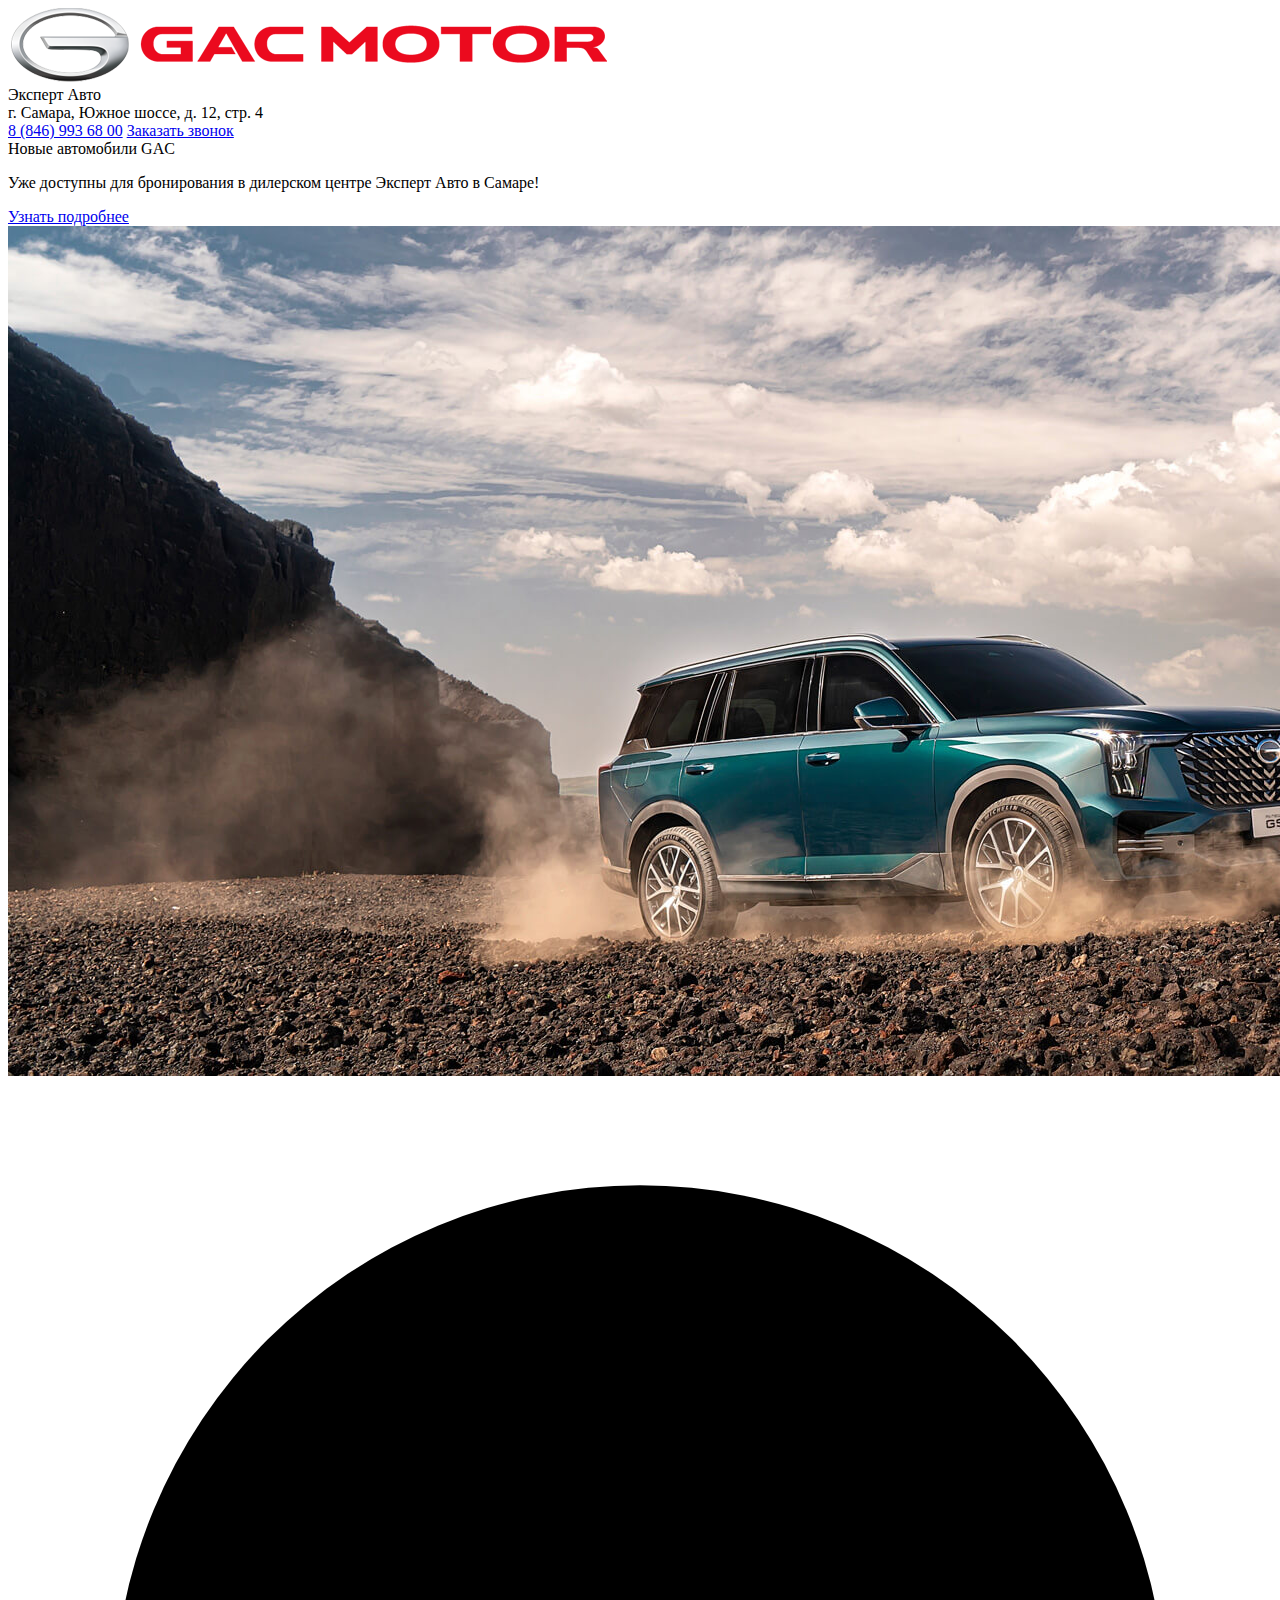
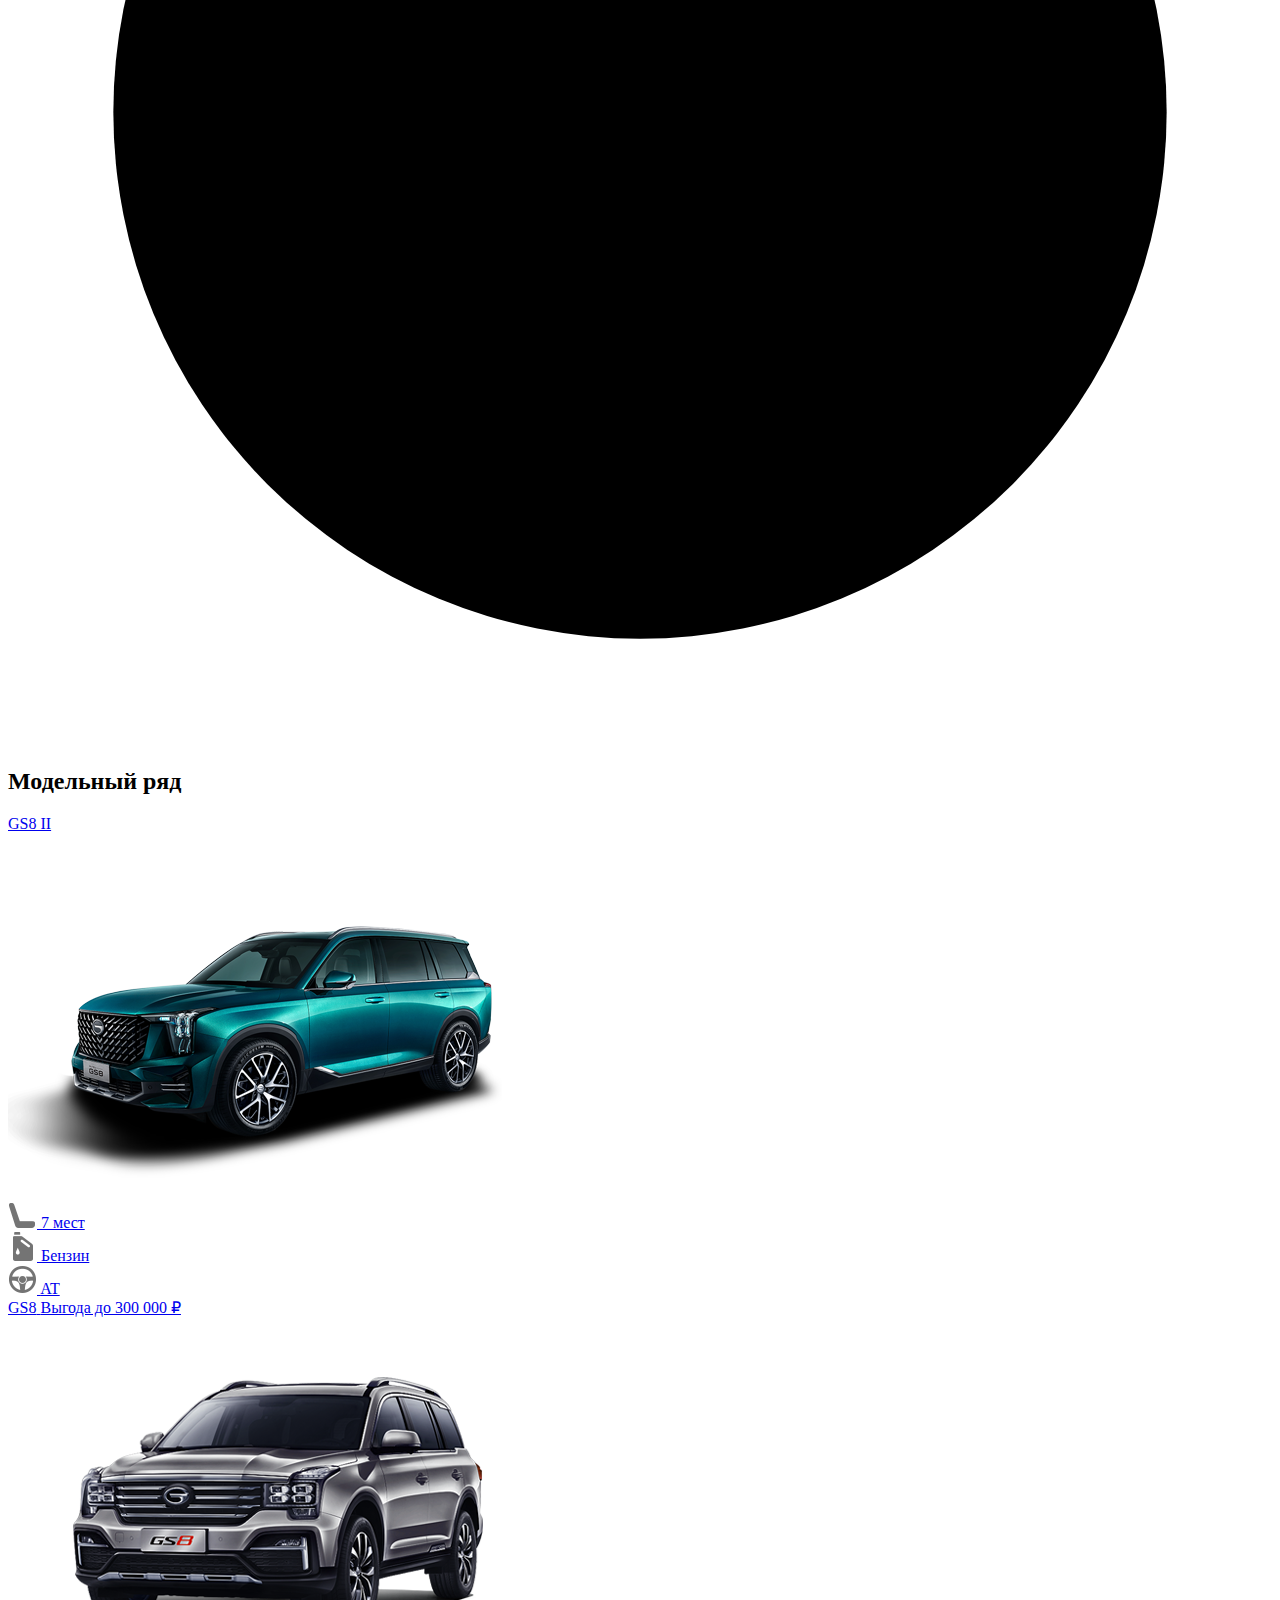
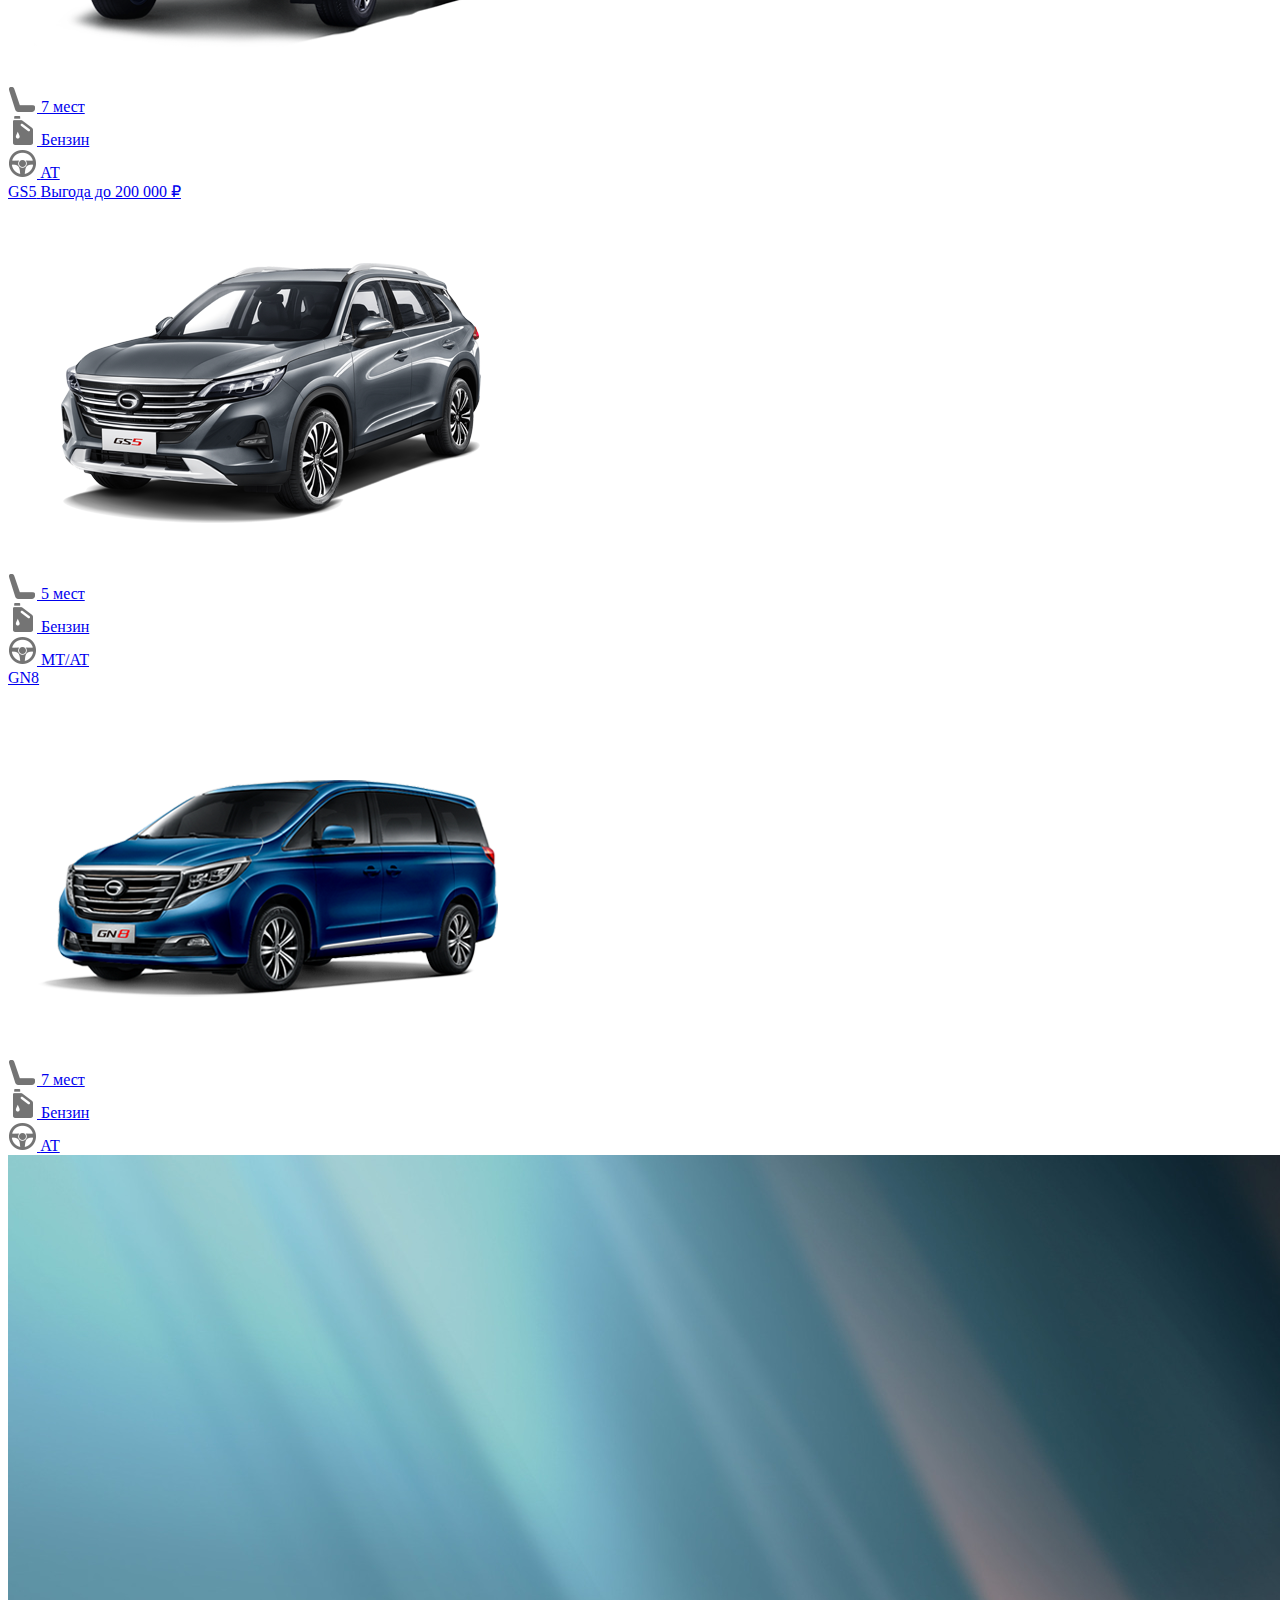
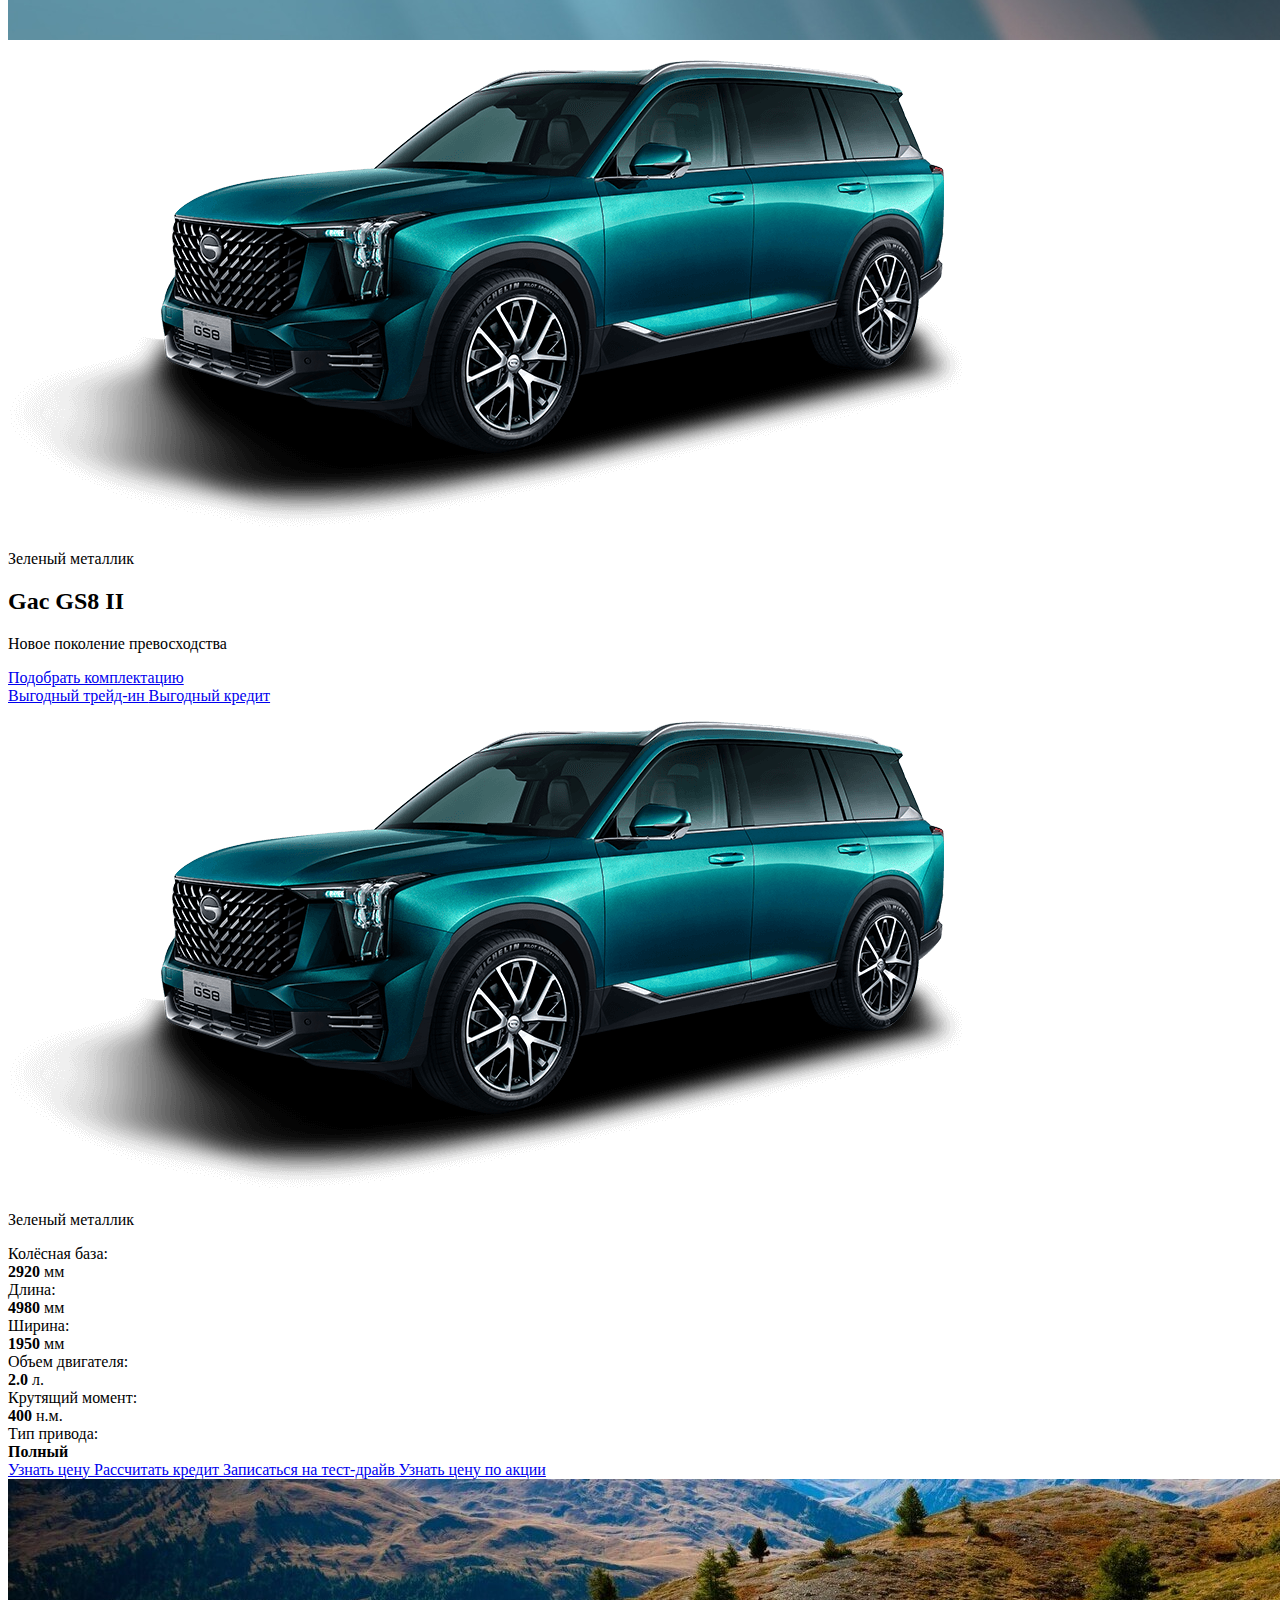
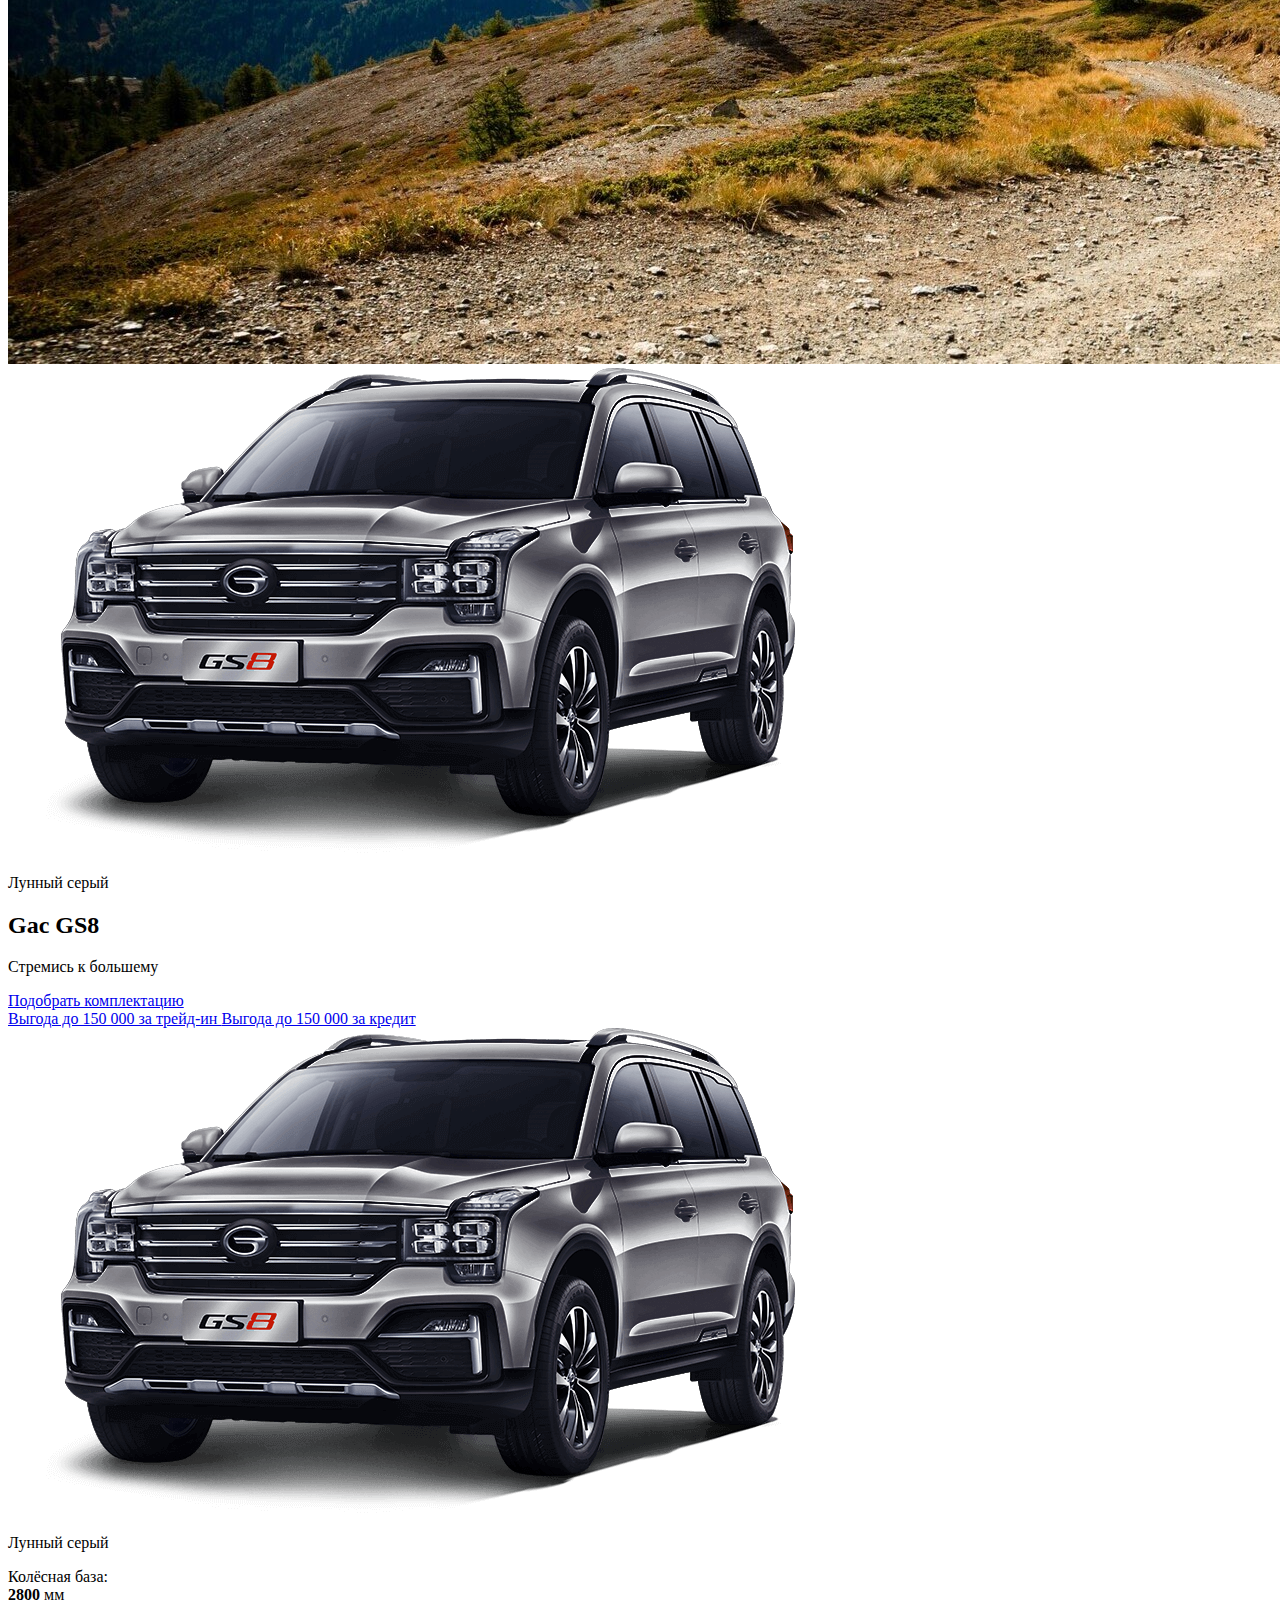
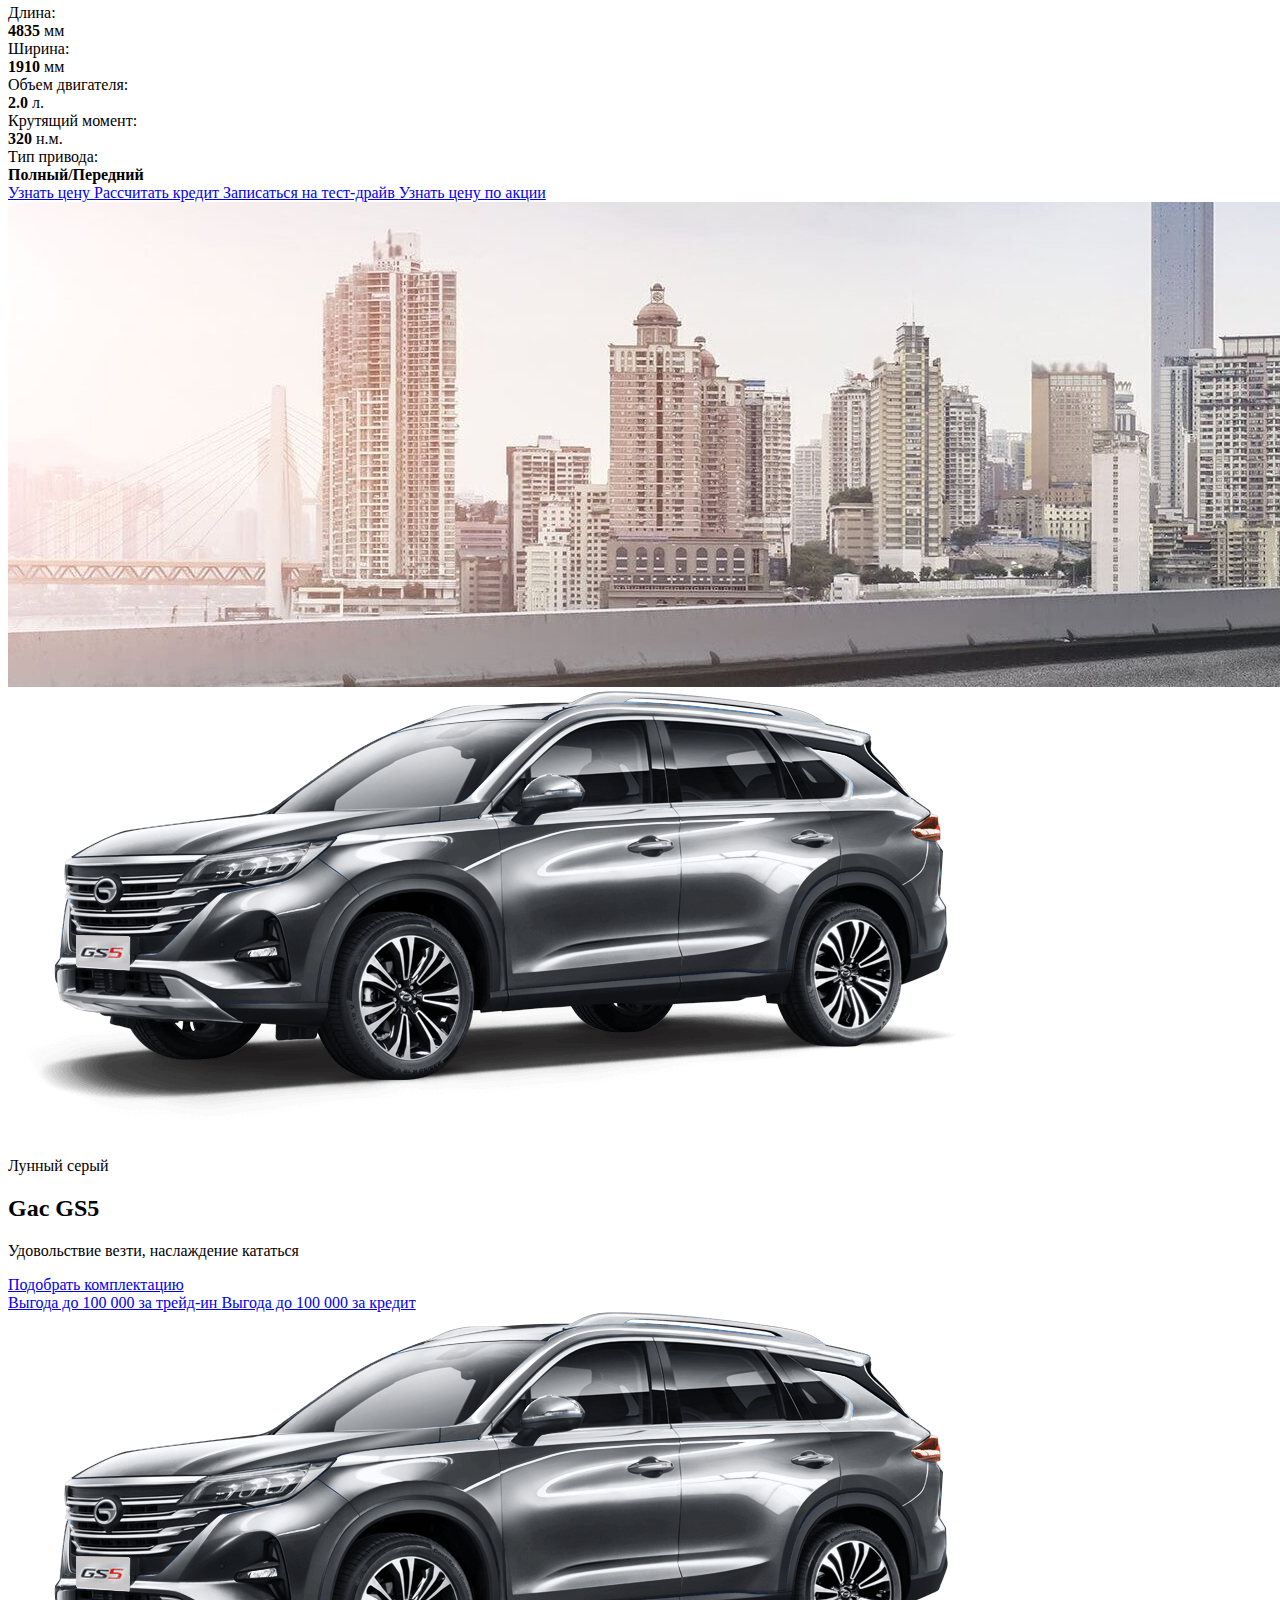
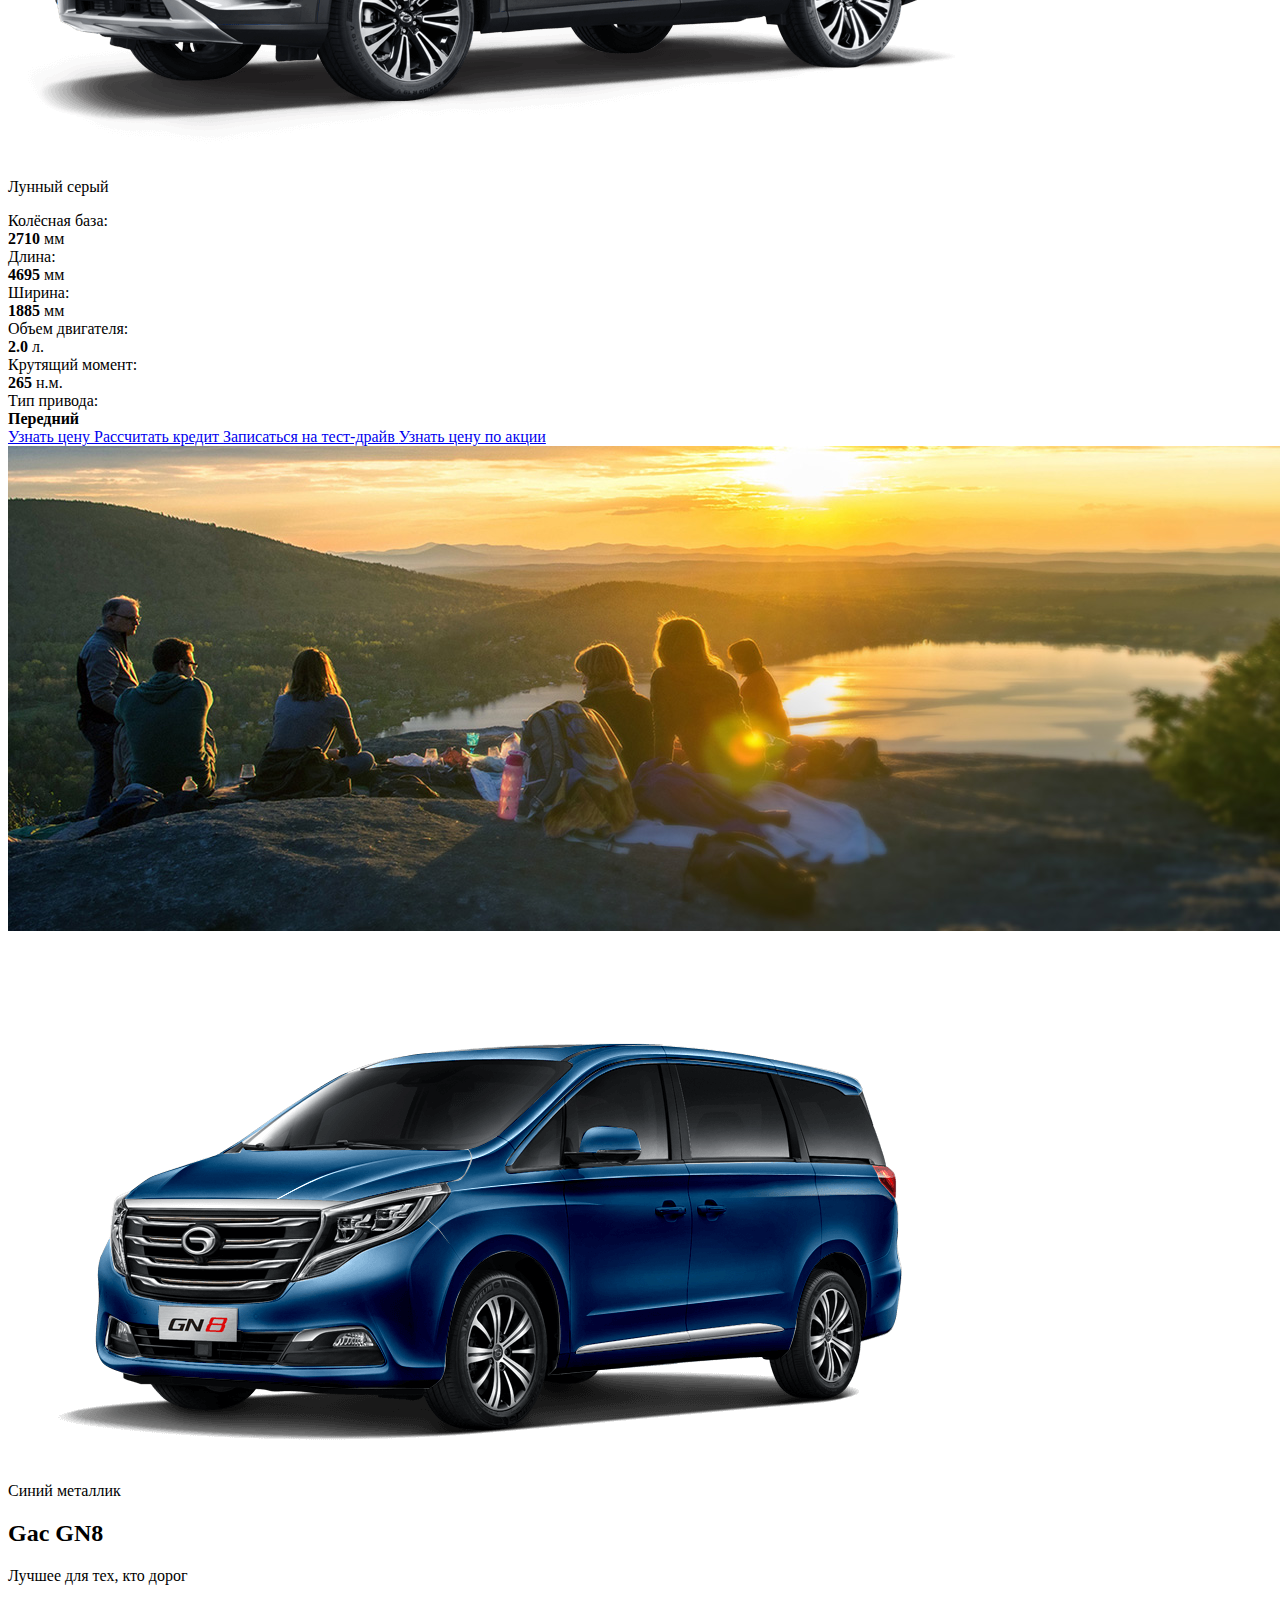
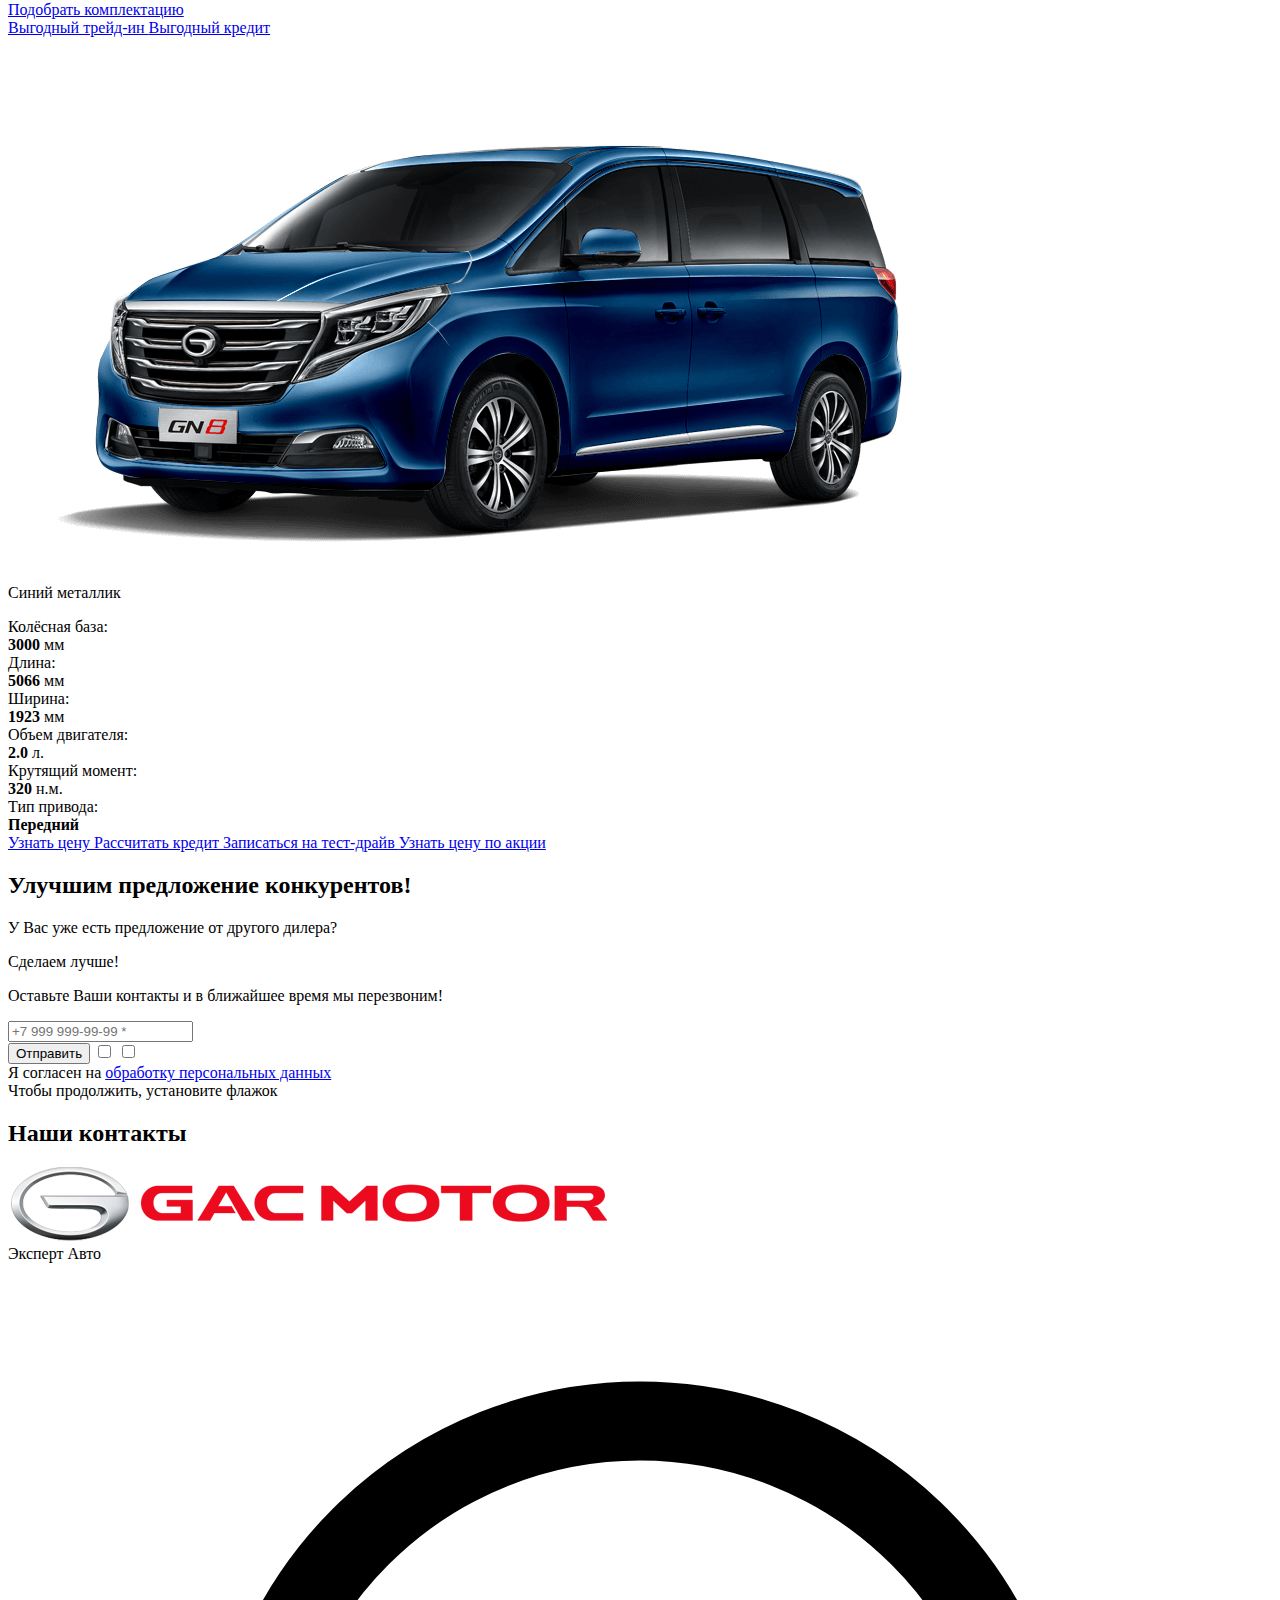
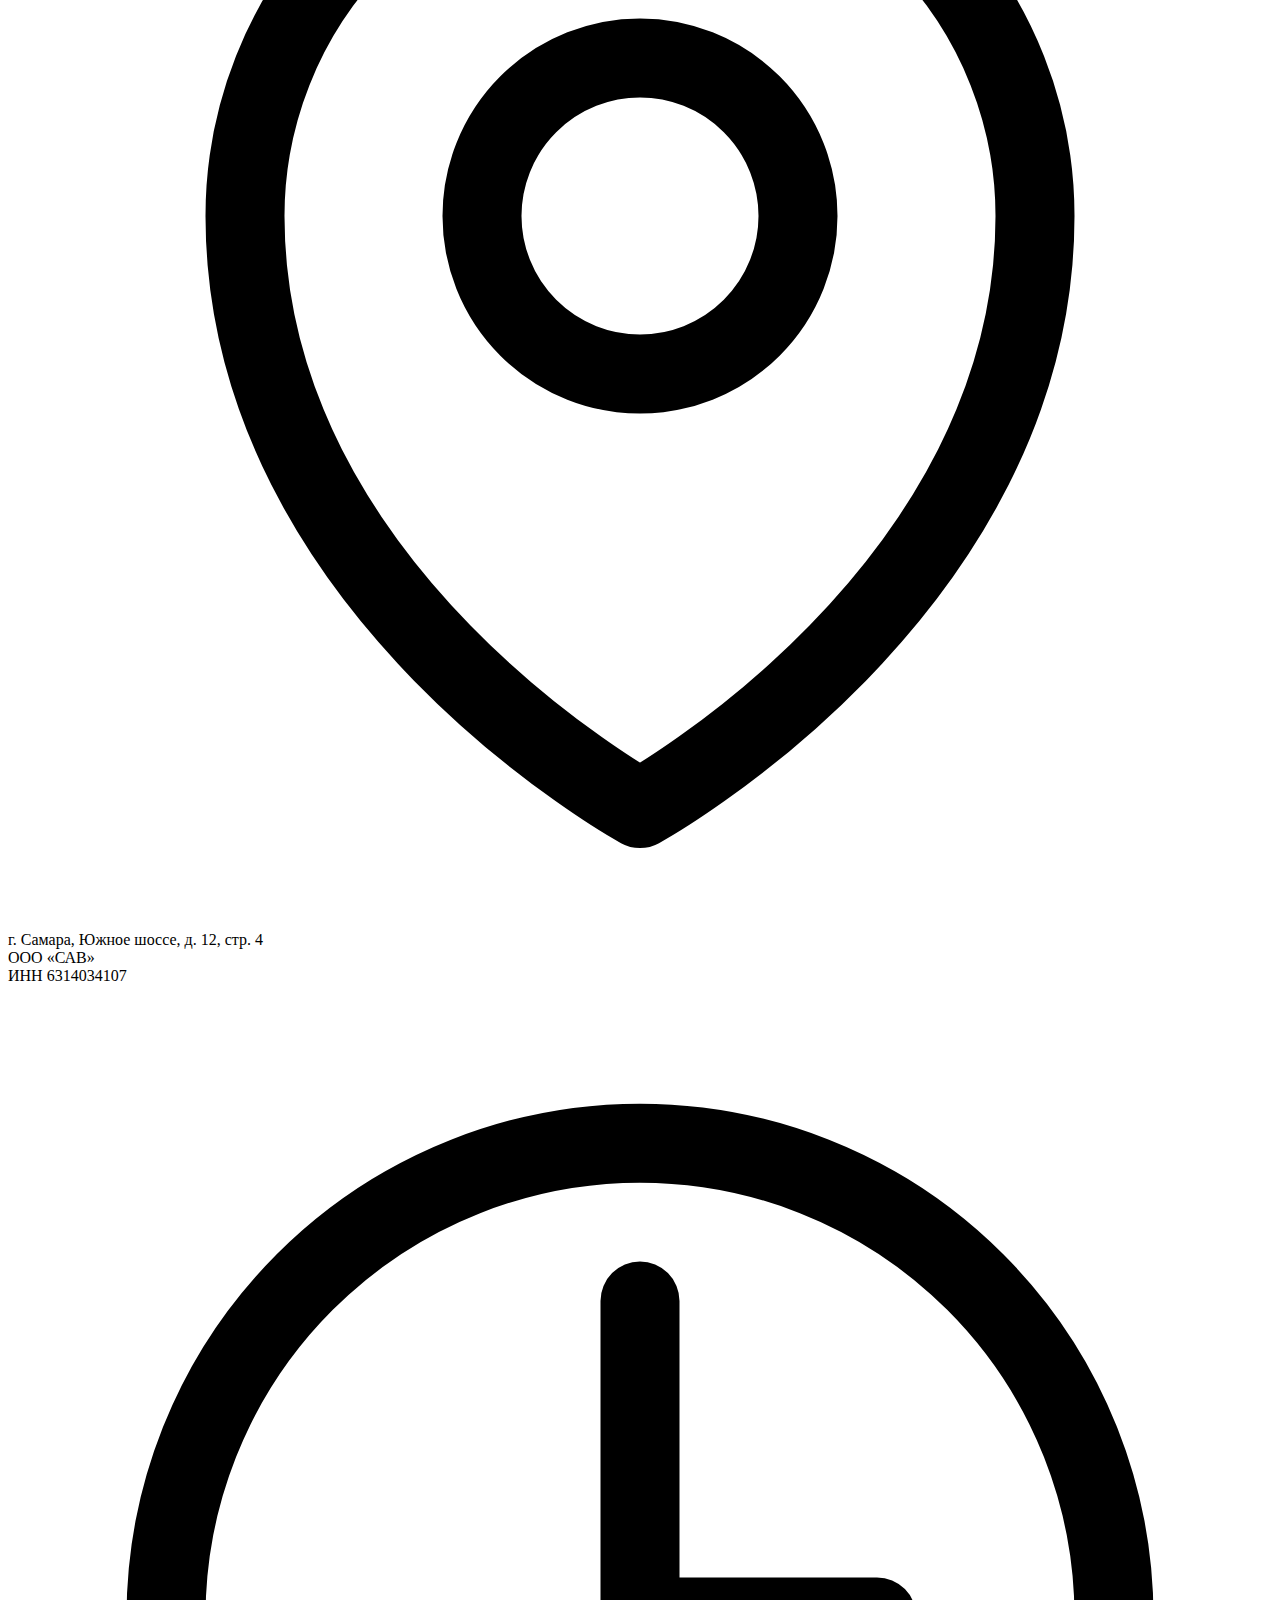
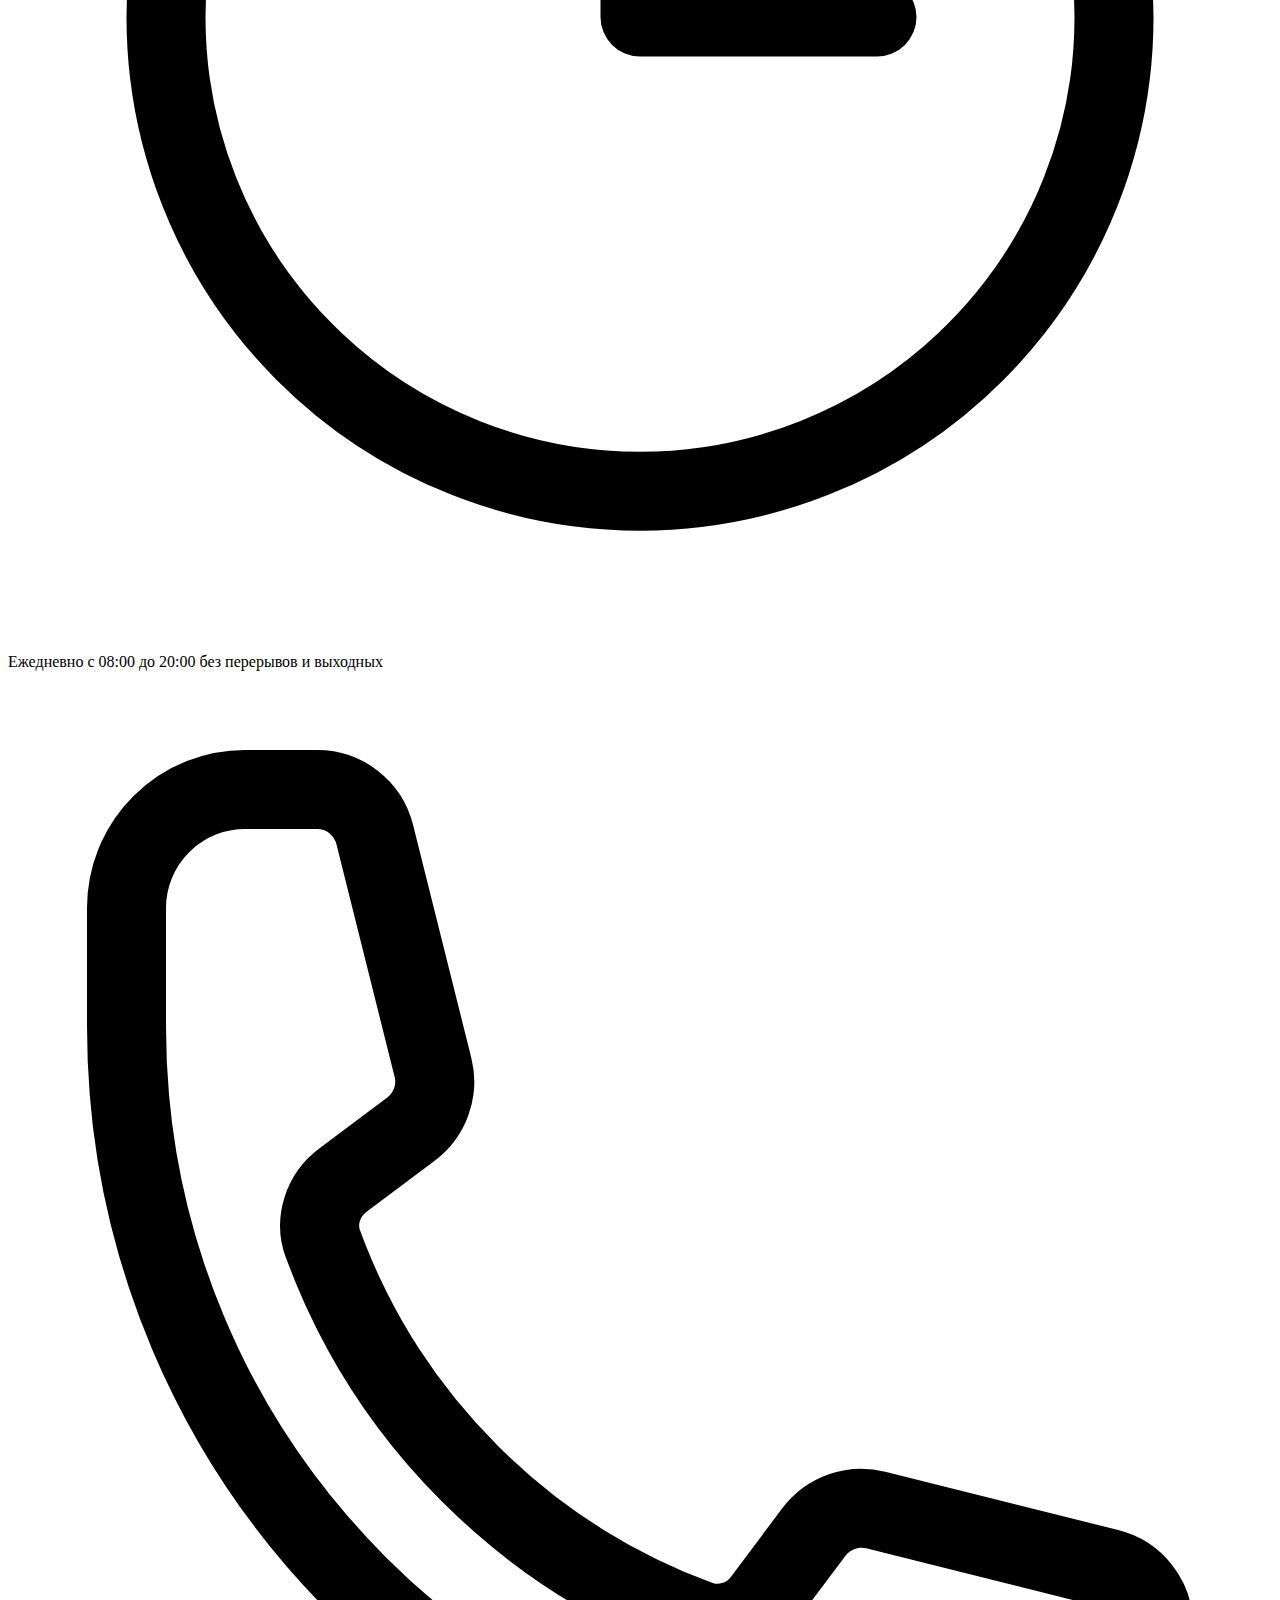
==== commit 81b63f24: "hide gs8" ====
--- a/index.html
+++ b/index.html
@@ -20,10 +20,10 @@
 			data-n-head="ssr"
 			rel="icon"
 			type="image/x-icon"
-			href="./img/favicon.ico"
+			href="/img/favicon.ico"
 		/>
 
-		
+		<link href="/src/css/app.scss" rel="stylesheet" />
 
 		<!-- Google Tag Manager -->
 		<script>(function(w,d,s,l,i){w[l]=w[l]||[];w[l].push({'gtm.start':
@@ -32,8 +32,6 @@
 		'https://www.googletagmanager.com/gtm.js?id='+i+dl;f.parentNode.insertBefore(j,f);
 		})(window,document,'script','dataLayer','GTM-NMDLDB3F');</script>
 		<!-- End Google Tag Manager -->
-		<script type="module" crossorigin src="./assets/main-435615bf.js"></script>
-		<link rel="stylesheet" href="./assets/index-12206c6e.css">
 	</head>
 
 	<body>
@@ -50,7 +48,7 @@
 				>
 					<div class="flex items-center flex-nowrap justify-center flex-row gap-2 sm:gap-3 max-[521px]:pb-2">
 						<div class="pr-2 sm:pr-3 border-r border-r-[#628788]">
-							<img src="./img/logo.png" class="max-h-6" alt="Gac Motor" />
+							<img src="/img/logo.png" class="max-h-6" alt="Gac Motor" />
 						</div>
 						<div
 							class="text-lg sm:text-2xl lg:text-3xl leading-none uppercase"
@@ -104,7 +102,7 @@
 								</div>
 								</div>
 							</div>
-							<video muted autoplay loop poster="./img/banners/1.jpg" class="absolute inset-0 h-full object-cover">
+							<video muted autoplay loop poster="/img/banners/1.jpg" class="absolute inset-0 h-full object-cover">
 								<source src="https://alexsab.ru/video/gac-gs8-onlycar-compress.mov" type="video/mp4">
 							</video>
 						</div>
@@ -130,49 +128,49 @@
 			<div class="container">
 				<h2 class="text-center font-medium text-3xl sm:text-4xl mb-8 sm:mb-14">Модельный ряд</h2>
 
-				<div class="grid grid-cols-2 lg:grid-cols-3 xl:grid-cols-4 gap-4 sm:gap-5 text-xs 2xl:text-base">
+				<div class="grid grid-cols-2 lg:grid-cols-3 gap-4 sm:gap-5 text-xs 2xl:text-base">
 
 					<a href="#gs8-2" class="flex flex-col border p-3 sm:pt-10 sm:pb-4 sm:px-5 overflow-hidden shadow-xl transition-all duration-500 in-expo group hover:border-gray-400 hover:shadow-md">
 						<div>
 							<span class="text-xl sm:text-5xl uppercase font-bold transition-colors duration-500 group-hover:text-accent">GS8&nbsp;II</span>
 						</div>
 						<div class="flex-grow flex items-center justify-center">
-							<img src="./img/models/gs8ii.png" class="scale-100 transition-transform duration-500 in-expo group-hover:scale-105" alt="GS8 II">
+							<img src="/img/models/gs8ii.png" class="scale-100 transition-transform duration-500 in-expo group-hover:scale-105" alt="GS8 II">
 						</div>
 						<div class="flex max-sm:flex-col sm:mt-10 sm:divide-x">
 							<div class="flex-1 py-1.5 sm:py-0 sm:p-4 flex sm:flex-col items-center gap-0.5 sm:gap-2">
-								<img src="./img/icons/icon-seats.png" class="w-5 sm:w-auto" />
+								<img src="/img/icons/icon-seats.png" class="w-5 sm:w-auto" />
 								<span>7 мест</span>
 							</div>
 							<div class="flex-1 py-1.5 sm:py-0 sm:p-4 flex sm:flex-col items-center gap-0.5 sm:gap-2">
-								<img src="./img/icons/icon-petrol.png" class="w-5 sm:w-auto" />
+								<img src="/img/icons/icon-petrol.png" class="w-5 sm:w-auto" />
 								<span>Бензин</span>
 							</div>
 							<div class="flex-1 py-1.5 sm:py-0 sm:p-4 flex sm:flex-col items-center gap-0.5 sm:gap-2">
-								<img src="./img/icons/icon-auto.png" class="w-5 sm:w-auto" />
+								<img src="/img/icons/icon-auto.png" class="w-5 sm:w-auto" />
 								<span>AT</span>
 							</div>
 						</div>
 					</a>
-					<a href="#gs8" class="flex flex-col border p-3 sm:pt-10 sm:pb-4 sm:px-5 overflow-hidden shadow-xl transition-all duration-500 in-expo group hover:border-gray-400 hover:shadow-md">
+					<a href="#gs8" class="flex flex-col border p-3 sm:pt-10 sm:pb-4 sm:px-5 overflow-hidden shadow-xl transition-all duration-500 in-expo group hover:border-gray-400 hover:shadow-md hidden">
 						<div>
 							<span class="text-xl sm:text-5xl uppercase font-bold transition-colors duration-500 group-hover:text-accent">GS8</span>
 							<span class="block text-xs sm:text-xl text-black/80 mt-3">Выгода до 300 000 ₽</span>
 						</div>
 						<div class="flex-grow flex items-center justify-center">
-							<img src="./img/models/gs8.png" class="scale-100 transition-transform duration-500 in-expo group-hover:scale-105" alt="GS8">
+							<img src="/img/models/gs8.png" class="scale-100 transition-transform duration-500 in-expo group-hover:scale-105" alt="GS8">
 						</div>
 						<div class="flex max-sm:flex-col sm:mt-10 sm:divide-x">
 							<div class="flex-1 py-1.5 sm:py-0 sm:p-4 flex sm:flex-col items-center gap-0.5 sm:gap-2">
-								<img src="./img/icons/icon-seats.png" class="w-5 sm:w-auto" />
+								<img src="/img/icons/icon-seats.png" class="w-5 sm:w-auto" />
 								<span>7 мест</span>
 							</div>
 							<div class="flex-1 py-1.5 sm:py-0 sm:p-4 flex sm:flex-col items-center gap-0.5 sm:gap-2">
-								<img src="./img/icons/icon-petrol.png" class="w-5 sm:w-auto" />
+								<img src="/img/icons/icon-petrol.png" class="w-5 sm:w-auto" />
 								<span>Бензин</span>
 							</div>
 							<div class="flex-1 py-1.5 sm:py-0 sm:p-4 flex sm:flex-col items-center gap-0.5 sm:gap-2">
-								<img src="./img/icons/icon-auto.png" class="w-5 sm:w-auto" />
+								<img src="/img/icons/icon-auto.png" class="w-5 sm:w-auto" />
 								<span>AT</span>
 							</div>
 						</div>
@@ -183,19 +181,19 @@
 							<span class="block text-xs sm:text-xl text-black/80 mt-3">Выгода до 200 000 ₽</span>
 						</div>
 						<div class="flex-grow flex items-center justify-center">
-							<img src="./img/models/gs5.png" class="scale-100 transition-transform duration-500 in-expo group-hover:scale-105" alt="GS5">
+							<img src="/img/models/gs5.png" class="scale-100 transition-transform duration-500 in-expo group-hover:scale-105" alt="GS5">
 						</div>
 						<div class="flex max-sm:flex-col sm:mt-10 sm:divide-x">
 							<div class="flex-1 py-1.5 sm:py-0 sm:p-4 flex sm:flex-col items-center gap-0.5 sm:gap-2">
-								<img src="./img/icons/icon-seats.png" class="w-5 sm:w-auto" />
+								<img src="/img/icons/icon-seats.png" class="w-5 sm:w-auto" />
 								<span>5 мест</span>
 							</div>
 							<div class="flex-1 py-1.5 sm:py-0 sm:p-4 flex sm:flex-col items-center gap-0.5 sm:gap-2">
-								<img src="./img/icons/icon-petrol.png" class="w-5 sm:w-auto" />
+								<img src="/img/icons/icon-petrol.png" class="w-5 sm:w-auto" />
 								<span>Бензин</span>
 							</div>
 							<div class="flex-1 py-1.5 sm:py-0 sm:p-4 flex sm:flex-col items-center gap-0.5 sm:gap-2">
-								<img src="./img/icons/icon-auto.png" class="w-5 sm:w-auto" />
+								<img src="/img/icons/icon-auto.png" class="w-5 sm:w-auto" />
 								<span>MT/AT</span>
 							</div>
 						</div>
@@ -205,19 +203,19 @@
 							<span class="text-xl sm:text-5xl uppercase font-bold transition-colors duration-500 group-hover:text-accent">GN8</span>
 						</div>
 						<div class="flex-grow flex items-center justify-center">
-							<img src="./img/models/gn8.png" class="scale-100 transition-transform duration-500 in-expo group-hover:scale-105" alt="GN8">
+							<img src="/img/models/gn8.png" class="scale-100 transition-transform duration-500 in-expo group-hover:scale-105" alt="GN8">
 						</div>
 						<div class="flex max-sm:flex-col sm:mt-10 sm:divide-x">
 							<div class="flex-1 py-1.5 sm:py-0 sm:p-4 flex sm:flex-col items-center gap-0.5 sm:gap-2">
-								<img src="./img/icons/icon-seats.png" class="w-5 sm:w-auto" />
+								<img src="/img/icons/icon-seats.png" class="w-5 sm:w-auto" />
 								<span>7 мест</span>
 							</div>
 							<div class="flex-1 py-1.5 sm:py-0 sm:p-4 flex sm:flex-col items-center gap-0.5 sm:gap-2">
-								<img src="./img/icons/icon-petrol.png" class="w-5 sm:w-auto" />
+								<img src="/img/icons/icon-petrol.png" class="w-5 sm:w-auto" />
 								<span>Бензин</span>
 							</div>
 							<div class="flex-1 py-1.5 sm:py-0 sm:p-4 flex sm:flex-col items-center gap-0.5 sm:gap-2">
-								<img src="./img/icons/icon-auto.png" class="w-5 sm:w-auto" />
+								<img src="/img/icons/icon-auto.png" class="w-5 sm:w-auto" />
 								<span>AT</span>
 							</div>
 						</div>
@@ -231,14 +229,14 @@
 		<!-- GS8 II -->
 		<section class="relative pb-20 xl:pb-32 z-[1] model" data-dir="gs8ii" id="gs8-2">
 			<img
-				src="./img/gs8ii/bg.jpg"
+				src="/img/gs8ii/bg.jpg"
 				class="absolute w-full h-[420px] object-cover z-[-1]"
 			/>
 			<div
 				class="hidden md:block absolute right-0 md:top-60 lg:top-48 xl:top-32 2xl:top-24 sm:max-w-[50%] md:max-w-[550px] lg:max-w-3xl xl:max-w-5xl 2xl:max-w-6xl"
 			>
 				<img
-					src="./img/gs8ii/green.png"
+					src="/img/gs8ii/green.png"
 					class="w-full h-auto color-img-preview"
 					alt="GS8-II"
 				/>
@@ -335,7 +333,7 @@
 
 				<div class="block md:hidden mb-10 mt-3">
 					<img
-						src="./img/gs8ii/green.png"
+						src="/img/gs8ii/green.png"
 						class="w-full h-auto color-img-preview"
 						alt="GAC GS8-II"
 					/>
@@ -444,9 +442,9 @@
 		<!-- GS8 II END-->
 
 		<!-- GS8 -->
-		<section class="relative pb-20 xl:pb-32 z-[1] model" data-dir="gs8" id="gs8">
+		<section class="relative pb-20 xl:pb-32 z-[1] model hidden" data-dir="gs8" id="gs8">
 			<img
-				src="./img/gs8/bg.jpg"
+				src="/img/gs8/bg.jpg"
 				class="absolute w-full h-[420px] object-cover z-[-1]"
 			/>
 			<div class="absolute w-full h-[420px] inset-0 z-[-1] bg-black/50"></div>
@@ -454,7 +452,7 @@
 				class="hidden md:block absolute right-0 md:top-60 lg:top-48 xl:top-32 2xl:top-24 sm:max-w-[50%] md:max-w-[550px] lg:max-w-3xl xl:max-w-5xl 2xl:max-w-6xl"
 			>
 				<img
-					src="./img/gs8/gray.png"
+					src="/img/gs8/gray.png"
 					class="w-full h-auto color-img-preview"
 					alt="GS8-II"
 				/>
@@ -557,7 +555,7 @@
 
 				<div class="block md:hidden mb-10 mt-3">
 					<img
-						src="./img/gs8/gray.png"
+						src="/img/gs8/gray.png"
 						class="w-full h-auto color-img-preview"
 						alt="GAC GS8"
 					/>
@@ -674,7 +672,7 @@
 		<!-- GS5 -->
 		<section class="relative pb-20 xl:pb-32 z-[1] model" data-dir="gs5" id="gs5">
 			<img
-				src="./img/gs5/bg.jpg"
+				src="/img/gs5/bg.jpg"
 				class="absolute w-full h-[420px] object-cover z-[-1]"
 			/>
 			<div class="absolute w-full h-[420px] inset-0 z-[-1] bg-black/70"></div>
@@ -682,7 +680,7 @@
 				class="hidden md:block absolute right-10 md:top-60 lg:top-48 xl:top-32 2xl:top-24 sm:max-w-[50%] md:max-w-[550px] lg:max-w-3xl xl:max-w-5xl 2xl:max-w-6xl"
 			>
 				<img
-					src="./img/gs5/gray.png"
+					src="/img/gs5/gray.png"
 					class="w-full h-auto color-img-preview"
 					alt="GS8-II"
 				/>
@@ -787,7 +785,7 @@
 
 				<div class="block md:hidden mb-10 mt-3">
 					<img
-						src="./img/gs5/gray.png"
+						src="/img/gs5/gray.png"
 						class="w-full h-auto color-img-preview"
 						alt="GAC GS5"
 					/>
@@ -906,7 +904,7 @@
 		<!-- GN8 -->
 		<section class="relative pb-20 xl:pb-32 z-[1] model" data-dir="gn8" id="gn8">
 			<img
-				src="./img/gn8/bg.jpg"
+				src="/img/gn8/bg.jpg"
 				class="absolute w-full h-[420px] object-cover z-[-1]"
 			/>
 			<div class="absolute w-full h-[420px] inset-0 z-[-1] bg-black/30"></div>
@@ -914,7 +912,7 @@
 				class="hidden md:block absolute right-0 md:top-52 lg:top-32 xl:top-20 2xl:top-16 sm:max-w-[50%] md:max-w-[550px] lg:max-w-3xl xl:max-w-5xl 2xl:max-w-6xl"
 			>
 				<img
-					src="./img/gn8/blue.png"
+					src="/img/gn8/blue.png"
 					class="w-full h-auto color-img-preview"
 					alt="GN8"
 				/>
@@ -1005,7 +1003,7 @@
 
 				<div class="block md:hidden mb-10 -mt-4">
 					<img
-						src="./img/gn8/blue.png"
+						src="/img/gn8/blue.png"
 						class="w-full h-auto color-img-preview"
 						alt="GN8"
 					/>
@@ -1175,7 +1173,7 @@
 					<div
 						class="flex items-center flex-col gap-1 mb-6"
 					>
-						<img src="./img/logo.png" class="max-h-5" alt="Gac Motor" />
+						<img src="/img/logo.png" class="max-h-5" alt="Gac Motor" />
 						<div
 							class="text-xl sm:text-3xl font-bold leading-none uppercase"
 						>
@@ -1407,7 +1405,7 @@
 		</div>
 		<!-- END MODALS -->
 
-		
+		<script type="module" src="/src/js/app.js"></script>
 
 	</body>
 </html>
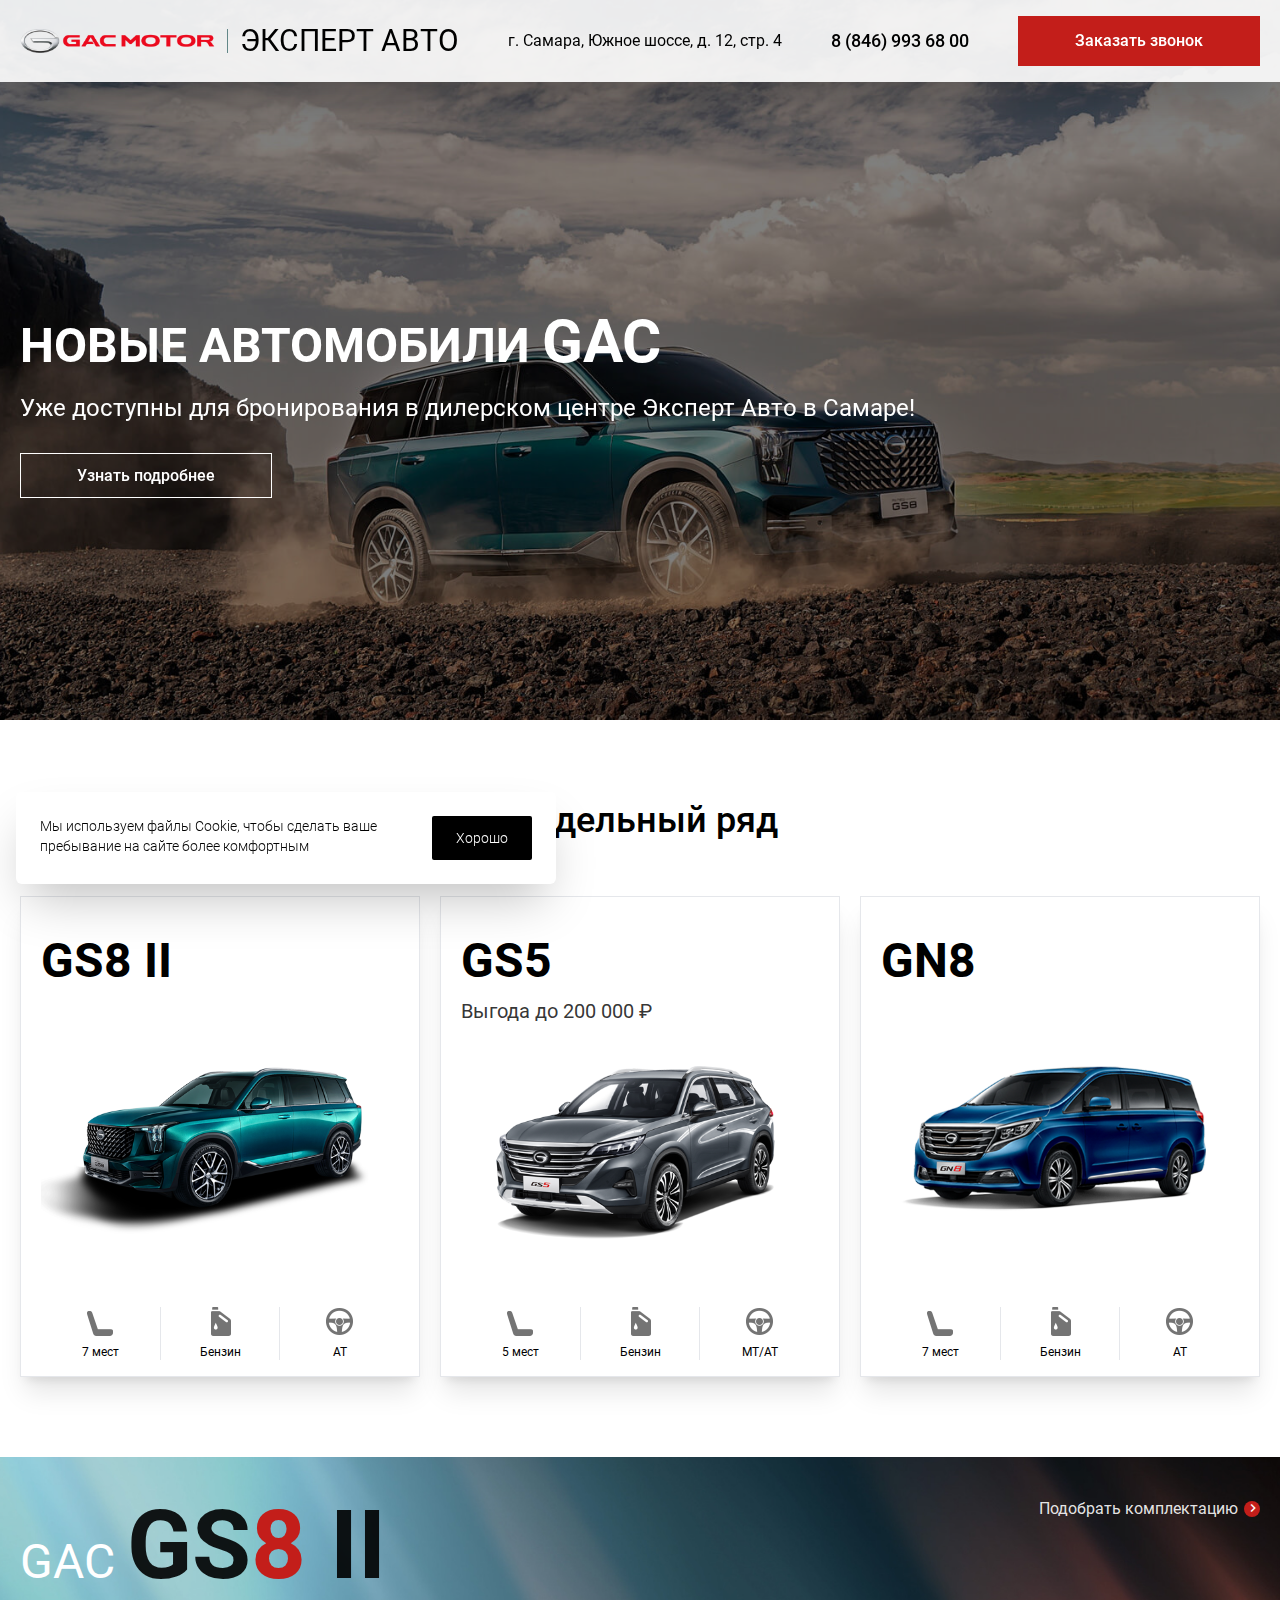
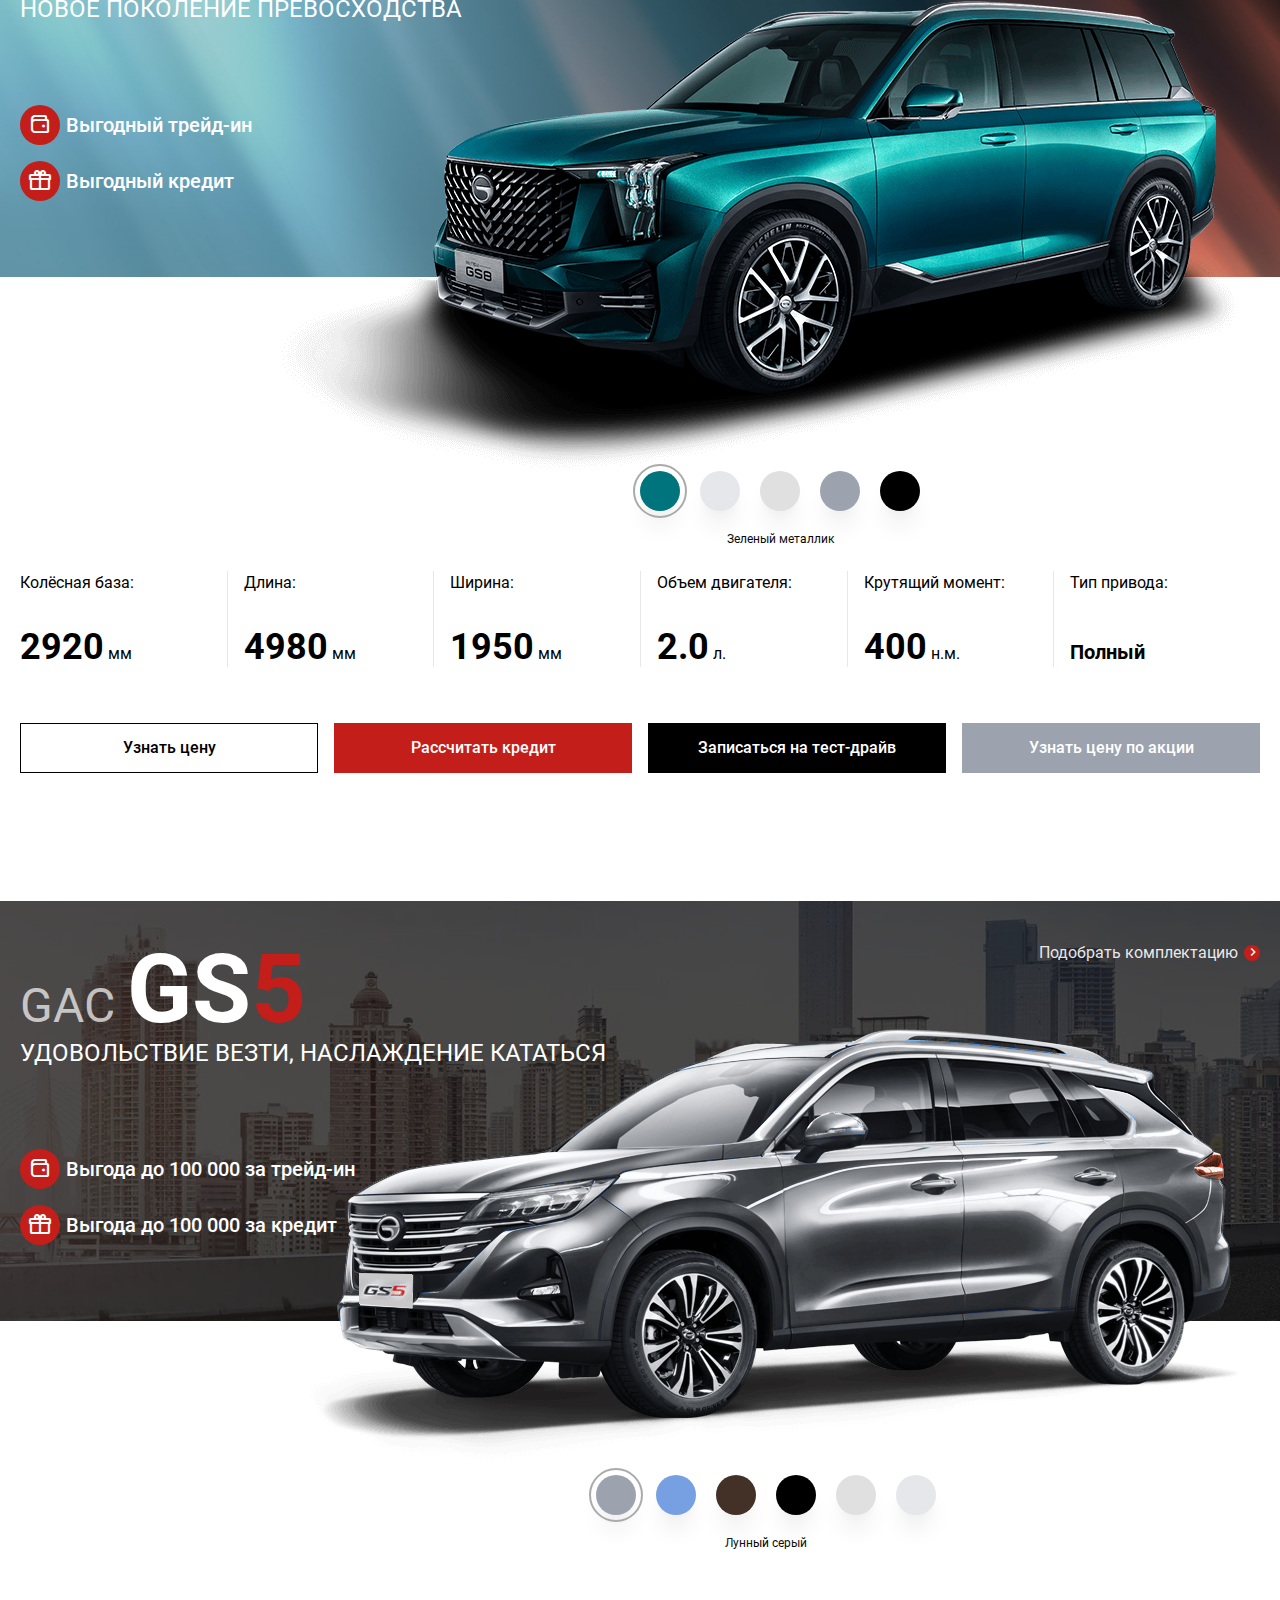
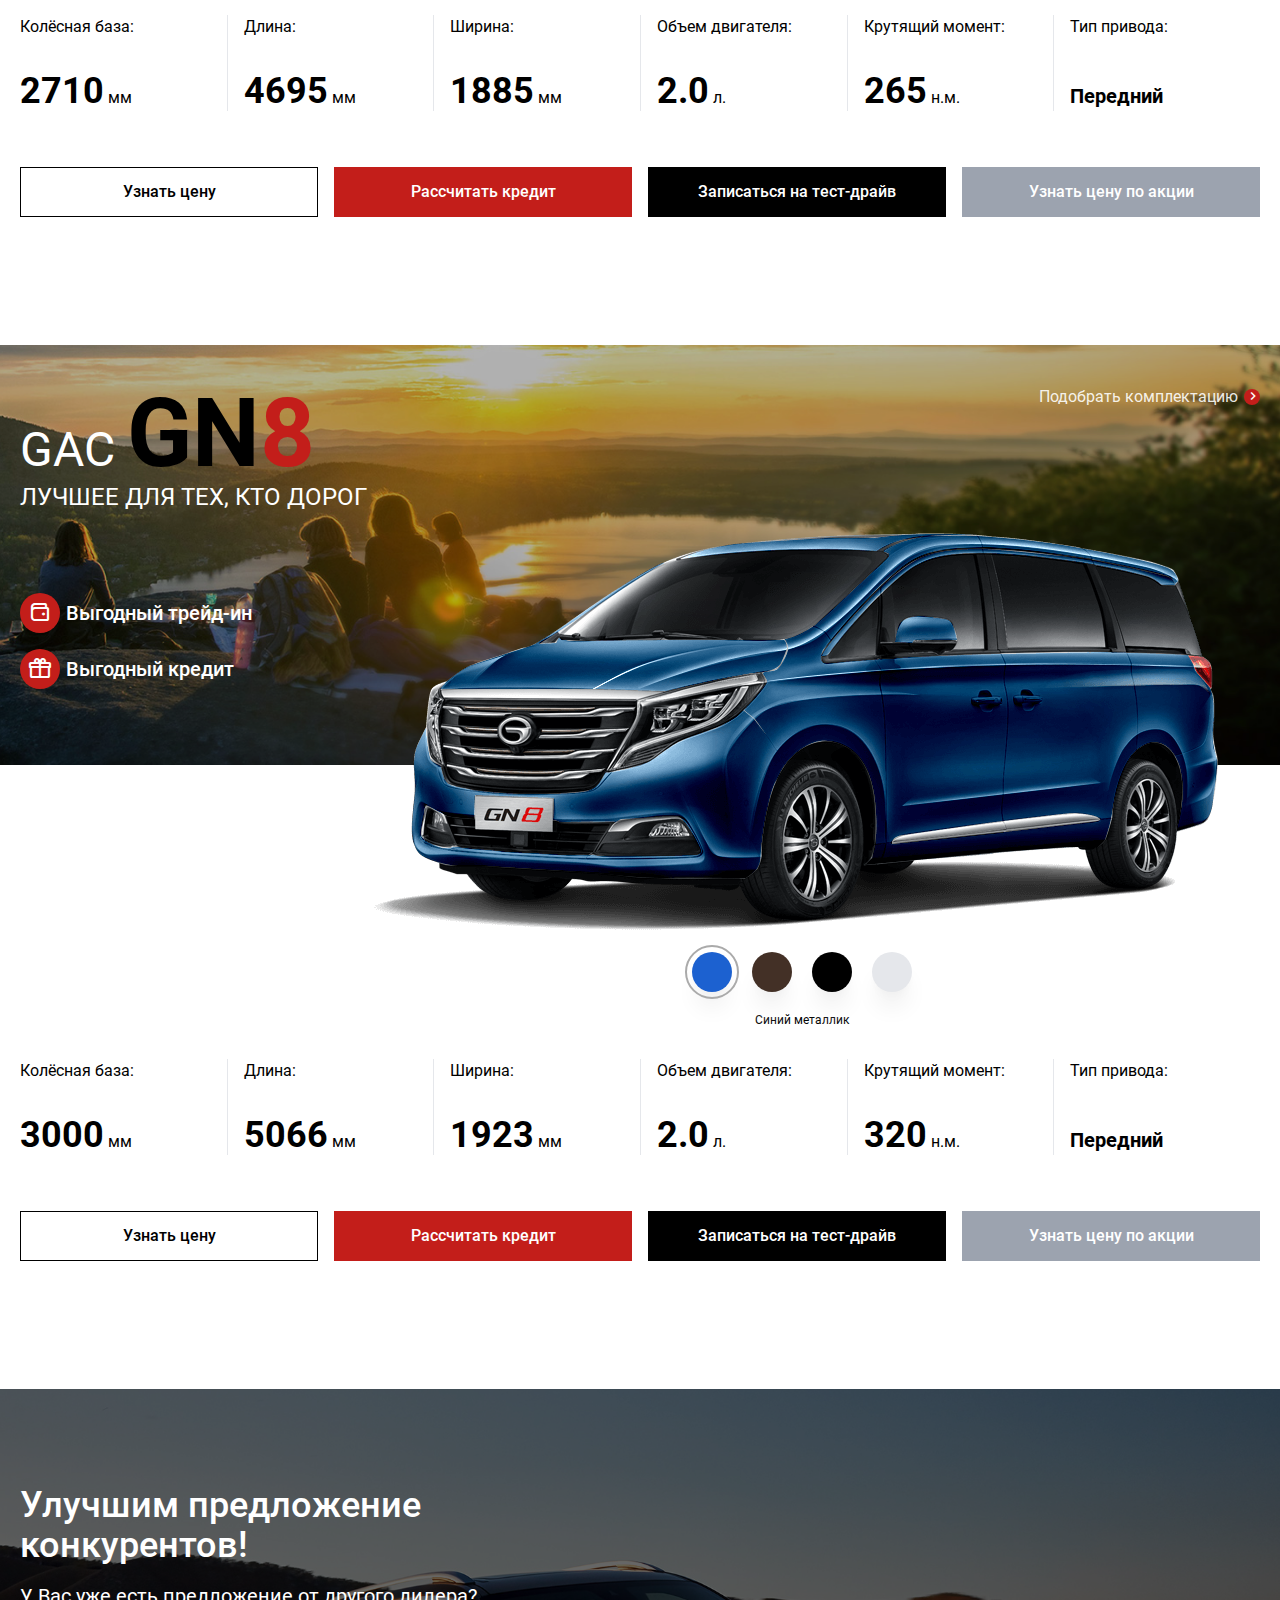
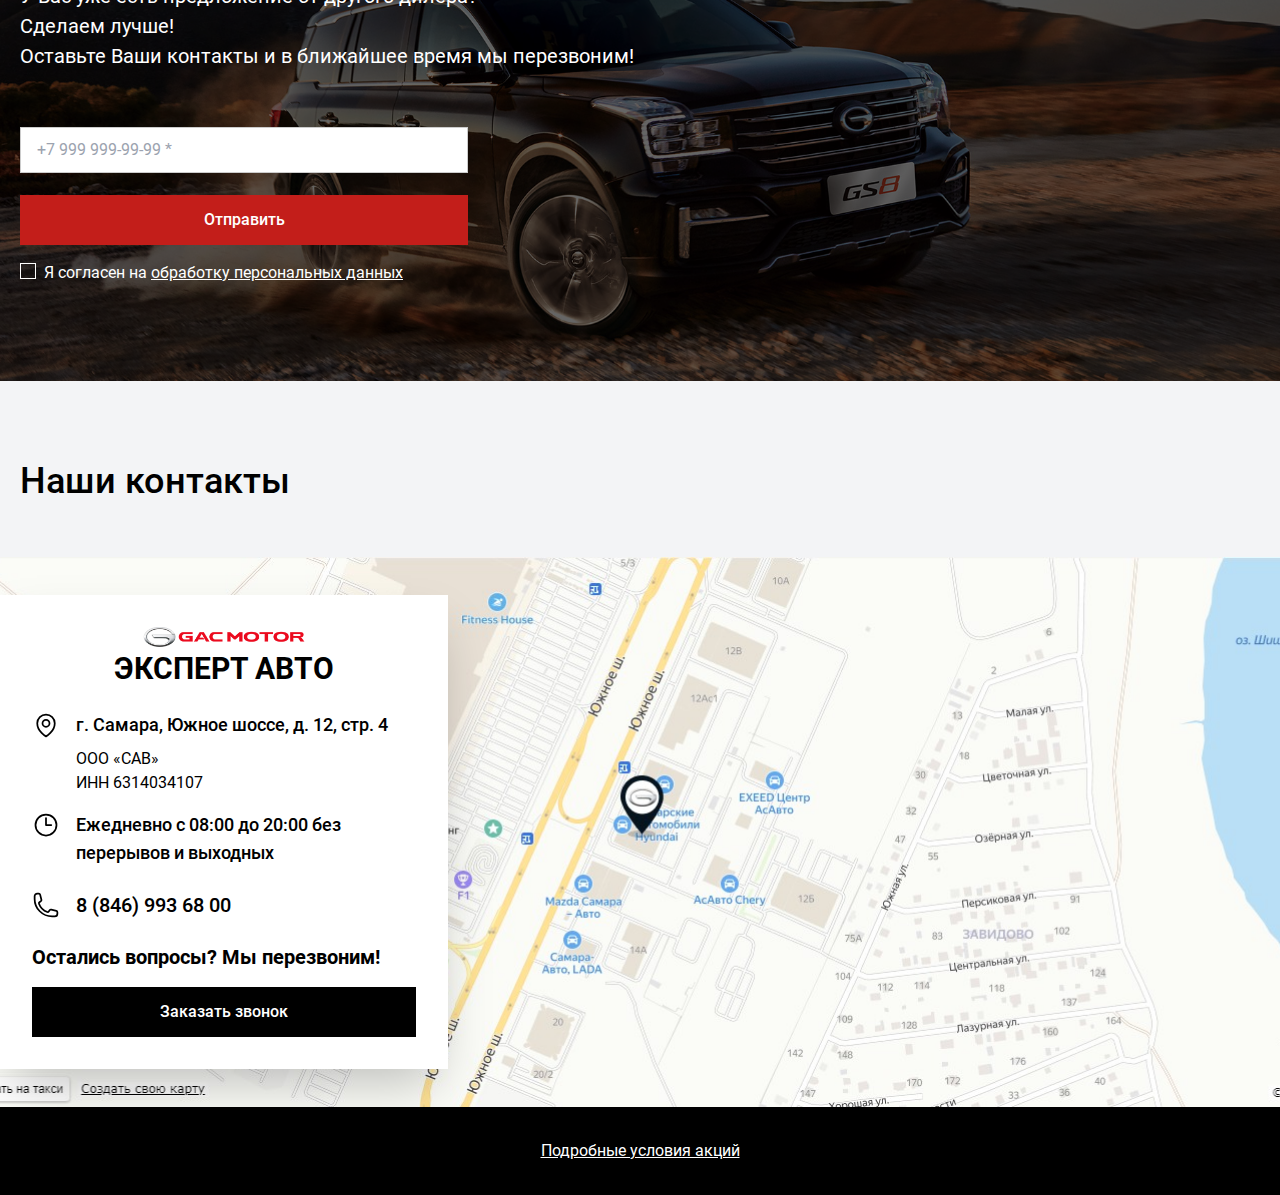
==== commit ddfb0cd1: "Deploying to gh-pages from @ alexsab-ru/gac-smr@81b63f2447762033ee4978bdee92b6fd11a94629 🚀" ====
--- a/index.html
+++ b/index.html
@@ -20,10 +20,10 @@
 			data-n-head="ssr"
 			rel="icon"
 			type="image/x-icon"
-			href="/img/favicon.ico"
+			href="./img/favicon.ico"
 		/>
 
-		<link href="/src/css/app.scss" rel="stylesheet" />
+		
 
 		<!-- Google Tag Manager -->
 		<script>(function(w,d,s,l,i){w[l]=w[l]||[];w[l].push({'gtm.start':
@@ -32,6 +32,8 @@
 		'https://www.googletagmanager.com/gtm.js?id='+i+dl;f.parentNode.insertBefore(j,f);
 		})(window,document,'script','dataLayer','GTM-NMDLDB3F');</script>
 		<!-- End Google Tag Manager -->
+		<script type="module" crossorigin src="./assets/main-8020f7b0.js"></script>
+		<link rel="stylesheet" href="./assets/index-297cf028.css">
 	</head>
 
 	<body>
@@ -48,7 +50,7 @@
 				>
 					<div class="flex items-center flex-nowrap justify-center flex-row gap-2 sm:gap-3 max-[521px]:pb-2">
 						<div class="pr-2 sm:pr-3 border-r border-r-[#628788]">
-							<img src="/img/logo.png" class="max-h-6" alt="Gac Motor" />
+							<img src="./img/logo.png" class="max-h-6" alt="Gac Motor" />
 						</div>
 						<div
 							class="text-lg sm:text-2xl lg:text-3xl leading-none uppercase"
@@ -102,7 +104,7 @@
 								</div>
 								</div>
 							</div>
-							<video muted autoplay loop poster="/img/banners/1.jpg" class="absolute inset-0 h-full object-cover">
+							<video muted autoplay loop poster="./img/banners/1.jpg" class="absolute inset-0 h-full object-cover">
 								<source src="https://alexsab.ru/video/gac-gs8-onlycar-compress.mov" type="video/mp4">
 							</video>
 						</div>
@@ -135,19 +137,19 @@
 							<span class="text-xl sm:text-5xl uppercase font-bold transition-colors duration-500 group-hover:text-accent">GS8&nbsp;II</span>
 						</div>
 						<div class="flex-grow flex items-center justify-center">
-							<img src="/img/models/gs8ii.png" class="scale-100 transition-transform duration-500 in-expo group-hover:scale-105" alt="GS8 II">
+							<img src="./img/models/gs8ii.png" class="scale-100 transition-transform duration-500 in-expo group-hover:scale-105" alt="GS8 II">
 						</div>
 						<div class="flex max-sm:flex-col sm:mt-10 sm:divide-x">
 							<div class="flex-1 py-1.5 sm:py-0 sm:p-4 flex sm:flex-col items-center gap-0.5 sm:gap-2">
-								<img src="/img/icons/icon-seats.png" class="w-5 sm:w-auto" />
+								<img src="./img/icons/icon-seats.png" class="w-5 sm:w-auto" />
 								<span>7 мест</span>
 							</div>
 							<div class="flex-1 py-1.5 sm:py-0 sm:p-4 flex sm:flex-col items-center gap-0.5 sm:gap-2">
-								<img src="/img/icons/icon-petrol.png" class="w-5 sm:w-auto" />
+								<img src="./img/icons/icon-petrol.png" class="w-5 sm:w-auto" />
 								<span>Бензин</span>
 							</div>
 							<div class="flex-1 py-1.5 sm:py-0 sm:p-4 flex sm:flex-col items-center gap-0.5 sm:gap-2">
-								<img src="/img/icons/icon-auto.png" class="w-5 sm:w-auto" />
+								<img src="./img/icons/icon-auto.png" class="w-5 sm:w-auto" />
 								<span>AT</span>
 							</div>
 						</div>
@@ -158,19 +160,19 @@
 							<span class="block text-xs sm:text-xl text-black/80 mt-3">Выгода до 300 000 ₽</span>
 						</div>
 						<div class="flex-grow flex items-center justify-center">
-							<img src="/img/models/gs8.png" class="scale-100 transition-transform duration-500 in-expo group-hover:scale-105" alt="GS8">
+							<img src="./img/models/gs8.png" class="scale-100 transition-transform duration-500 in-expo group-hover:scale-105" alt="GS8">
 						</div>
 						<div class="flex max-sm:flex-col sm:mt-10 sm:divide-x">
 							<div class="flex-1 py-1.5 sm:py-0 sm:p-4 flex sm:flex-col items-center gap-0.5 sm:gap-2">
-								<img src="/img/icons/icon-seats.png" class="w-5 sm:w-auto" />
+								<img src="./img/icons/icon-seats.png" class="w-5 sm:w-auto" />
 								<span>7 мест</span>
 							</div>
 							<div class="flex-1 py-1.5 sm:py-0 sm:p-4 flex sm:flex-col items-center gap-0.5 sm:gap-2">
-								<img src="/img/icons/icon-petrol.png" class="w-5 sm:w-auto" />
+								<img src="./img/icons/icon-petrol.png" class="w-5 sm:w-auto" />
 								<span>Бензин</span>
 							</div>
 							<div class="flex-1 py-1.5 sm:py-0 sm:p-4 flex sm:flex-col items-center gap-0.5 sm:gap-2">
-								<img src="/img/icons/icon-auto.png" class="w-5 sm:w-auto" />
+								<img src="./img/icons/icon-auto.png" class="w-5 sm:w-auto" />
 								<span>AT</span>
 							</div>
 						</div>
@@ -181,19 +183,19 @@
 							<span class="block text-xs sm:text-xl text-black/80 mt-3">Выгода до 200 000 ₽</span>
 						</div>
 						<div class="flex-grow flex items-center justify-center">
-							<img src="/img/models/gs5.png" class="scale-100 transition-transform duration-500 in-expo group-hover:scale-105" alt="GS5">
+							<img src="./img/models/gs5.png" class="scale-100 transition-transform duration-500 in-expo group-hover:scale-105" alt="GS5">
 						</div>
 						<div class="flex max-sm:flex-col sm:mt-10 sm:divide-x">
 							<div class="flex-1 py-1.5 sm:py-0 sm:p-4 flex sm:flex-col items-center gap-0.5 sm:gap-2">
-								<img src="/img/icons/icon-seats.png" class="w-5 sm:w-auto" />
+								<img src="./img/icons/icon-seats.png" class="w-5 sm:w-auto" />
 								<span>5 мест</span>
 							</div>
 							<div class="flex-1 py-1.5 sm:py-0 sm:p-4 flex sm:flex-col items-center gap-0.5 sm:gap-2">
-								<img src="/img/icons/icon-petrol.png" class="w-5 sm:w-auto" />
+								<img src="./img/icons/icon-petrol.png" class="w-5 sm:w-auto" />
 								<span>Бензин</span>
 							</div>
 							<div class="flex-1 py-1.5 sm:py-0 sm:p-4 flex sm:flex-col items-center gap-0.5 sm:gap-2">
-								<img src="/img/icons/icon-auto.png" class="w-5 sm:w-auto" />
+								<img src="./img/icons/icon-auto.png" class="w-5 sm:w-auto" />
 								<span>MT/AT</span>
 							</div>
 						</div>
@@ -203,19 +205,19 @@
 							<span class="text-xl sm:text-5xl uppercase font-bold transition-colors duration-500 group-hover:text-accent">GN8</span>
 						</div>
 						<div class="flex-grow flex items-center justify-center">
-							<img src="/img/models/gn8.png" class="scale-100 transition-transform duration-500 in-expo group-hover:scale-105" alt="GN8">
+							<img src="./img/models/gn8.png" class="scale-100 transition-transform duration-500 in-expo group-hover:scale-105" alt="GN8">
 						</div>
 						<div class="flex max-sm:flex-col sm:mt-10 sm:divide-x">
 							<div class="flex-1 py-1.5 sm:py-0 sm:p-4 flex sm:flex-col items-center gap-0.5 sm:gap-2">
-								<img src="/img/icons/icon-seats.png" class="w-5 sm:w-auto" />
+								<img src="./img/icons/icon-seats.png" class="w-5 sm:w-auto" />
 								<span>7 мест</span>
 							</div>
 							<div class="flex-1 py-1.5 sm:py-0 sm:p-4 flex sm:flex-col items-center gap-0.5 sm:gap-2">
-								<img src="/img/icons/icon-petrol.png" class="w-5 sm:w-auto" />
+								<img src="./img/icons/icon-petrol.png" class="w-5 sm:w-auto" />
 								<span>Бензин</span>
 							</div>
 							<div class="flex-1 py-1.5 sm:py-0 sm:p-4 flex sm:flex-col items-center gap-0.5 sm:gap-2">
-								<img src="/img/icons/icon-auto.png" class="w-5 sm:w-auto" />
+								<img src="./img/icons/icon-auto.png" class="w-5 sm:w-auto" />
 								<span>AT</span>
 							</div>
 						</div>
@@ -229,14 +231,14 @@
 		<!-- GS8 II -->
 		<section class="relative pb-20 xl:pb-32 z-[1] model" data-dir="gs8ii" id="gs8-2">
 			<img
-				src="/img/gs8ii/bg.jpg"
+				src="./img/gs8ii/bg.jpg"
 				class="absolute w-full h-[420px] object-cover z-[-1]"
 			/>
 			<div
 				class="hidden md:block absolute right-0 md:top-60 lg:top-48 xl:top-32 2xl:top-24 sm:max-w-[50%] md:max-w-[550px] lg:max-w-3xl xl:max-w-5xl 2xl:max-w-6xl"
 			>
 				<img
-					src="/img/gs8ii/green.png"
+					src="./img/gs8ii/green.png"
 					class="w-full h-auto color-img-preview"
 					alt="GS8-II"
 				/>
@@ -333,7 +335,7 @@
 
 				<div class="block md:hidden mb-10 mt-3">
 					<img
-						src="/img/gs8ii/green.png"
+						src="./img/gs8ii/green.png"
 						class="w-full h-auto color-img-preview"
 						alt="GAC GS8-II"
 					/>
@@ -444,7 +446,7 @@
 		<!-- GS8 -->
 		<section class="relative pb-20 xl:pb-32 z-[1] model hidden" data-dir="gs8" id="gs8">
 			<img
-				src="/img/gs8/bg.jpg"
+				src="./img/gs8/bg.jpg"
 				class="absolute w-full h-[420px] object-cover z-[-1]"
 			/>
 			<div class="absolute w-full h-[420px] inset-0 z-[-1] bg-black/50"></div>
@@ -452,7 +454,7 @@
 				class="hidden md:block absolute right-0 md:top-60 lg:top-48 xl:top-32 2xl:top-24 sm:max-w-[50%] md:max-w-[550px] lg:max-w-3xl xl:max-w-5xl 2xl:max-w-6xl"
 			>
 				<img
-					src="/img/gs8/gray.png"
+					src="./img/gs8/gray.png"
 					class="w-full h-auto color-img-preview"
 					alt="GS8-II"
 				/>
@@ -555,7 +557,7 @@
 
 				<div class="block md:hidden mb-10 mt-3">
 					<img
-						src="/img/gs8/gray.png"
+						src="./img/gs8/gray.png"
 						class="w-full h-auto color-img-preview"
 						alt="GAC GS8"
 					/>
@@ -672,7 +674,7 @@
 		<!-- GS5 -->
 		<section class="relative pb-20 xl:pb-32 z-[1] model" data-dir="gs5" id="gs5">
 			<img
-				src="/img/gs5/bg.jpg"
+				src="./img/gs5/bg.jpg"
 				class="absolute w-full h-[420px] object-cover z-[-1]"
 			/>
 			<div class="absolute w-full h-[420px] inset-0 z-[-1] bg-black/70"></div>
@@ -680,7 +682,7 @@
 				class="hidden md:block absolute right-10 md:top-60 lg:top-48 xl:top-32 2xl:top-24 sm:max-w-[50%] md:max-w-[550px] lg:max-w-3xl xl:max-w-5xl 2xl:max-w-6xl"
 			>
 				<img
-					src="/img/gs5/gray.png"
+					src="./img/gs5/gray.png"
 					class="w-full h-auto color-img-preview"
 					alt="GS8-II"
 				/>
@@ -785,7 +787,7 @@
 
 				<div class="block md:hidden mb-10 mt-3">
 					<img
-						src="/img/gs5/gray.png"
+						src="./img/gs5/gray.png"
 						class="w-full h-auto color-img-preview"
 						alt="GAC GS5"
 					/>
@@ -904,7 +906,7 @@
 		<!-- GN8 -->
 		<section class="relative pb-20 xl:pb-32 z-[1] model" data-dir="gn8" id="gn8">
 			<img
-				src="/img/gn8/bg.jpg"
+				src="./img/gn8/bg.jpg"
 				class="absolute w-full h-[420px] object-cover z-[-1]"
 			/>
 			<div class="absolute w-full h-[420px] inset-0 z-[-1] bg-black/30"></div>
@@ -912,7 +914,7 @@
 				class="hidden md:block absolute right-0 md:top-52 lg:top-32 xl:top-20 2xl:top-16 sm:max-w-[50%] md:max-w-[550px] lg:max-w-3xl xl:max-w-5xl 2xl:max-w-6xl"
 			>
 				<img
-					src="/img/gn8/blue.png"
+					src="./img/gn8/blue.png"
 					class="w-full h-auto color-img-preview"
 					alt="GN8"
 				/>
@@ -1003,7 +1005,7 @@
 
 				<div class="block md:hidden mb-10 -mt-4">
 					<img
-						src="/img/gn8/blue.png"
+						src="./img/gn8/blue.png"
 						class="w-full h-auto color-img-preview"
 						alt="GN8"
 					/>
@@ -1173,7 +1175,7 @@
 					<div
 						class="flex items-center flex-col gap-1 mb-6"
 					>
-						<img src="/img/logo.png" class="max-h-5" alt="Gac Motor" />
+						<img src="./img/logo.png" class="max-h-5" alt="Gac Motor" />
 						<div
 							class="text-xl sm:text-3xl font-bold leading-none uppercase"
 						>
@@ -1405,7 +1407,7 @@
 		</div>
 		<!-- END MODALS -->
 
-		<script type="module" src="/src/js/app.js"></script>
+		
 
 	</body>
 </html>
--- a/assets/index-297cf028.css
+++ b/assets/index-297cf028.css
@@ -0,0 +1 @@
+@font-face{font-family:Material Design Icons;src:url(./materialdesignicons-webfont-67d24abe.eot?v=7.2.96);src:url(./materialdesignicons-webfont-67d24abe.eot?#iefix&v=7.2.96) format("embedded-opentype"),url(./materialdesignicons-webfont-c1c004a9.woff2?v=7.2.96) format("woff2"),url(./materialdesignicons-webfont-80bb28b3.woff?v=7.2.96) format("woff"),url(./materialdesignicons-webfont-a58ecb54.ttf?v=7.2.96) format("truetype");font-weight:400;font-style:normal}.mdi:before,.mdi-set{display:inline-block;font: 24px/1 Material Design Icons;font-size:inherit;text-rendering:auto;line-height:inherit;-webkit-font-smoothing:antialiased;-moz-osx-font-smoothing:grayscale}.mdi-ab-testing:before{content:"󰇉"}.mdi-abacus:before{content:"󱛠"}.mdi-abjad-arabic:before{content:"󱌨"}.mdi-abjad-hebrew:before{content:"󱌩"}.mdi-abugida-devanagari:before{content:"󱌪"}.mdi-abugida-thai:before{content:"󱌫"}.mdi-access-point:before{content:"󰀃"}.mdi-access-point-check:before{content:"󱔸"}.mdi-access-point-minus:before{content:"󱔹"}.mdi-access-point-network:before{content:"󰀂"}.mdi-access-point-network-off:before{content:"󰯡"}.mdi-access-point-off:before{content:"󱔑"}.mdi-access-point-plus:before{content:"󱔺"}.mdi-access-point-remove:before{content:"󱔻"}.mdi-account:before{content:"󰀄"}.mdi-account-alert:before{content:"󰀅"}.mdi-account-alert-outline:before{content:"󰭐"}.mdi-account-arrow-down:before{content:"󱡨"}.mdi-account-arrow-down-outline:before{content:"󱡩"}.mdi-account-arrow-left:before{content:"󰭑"}.mdi-account-arrow-left-outline:before{content:"󰭒"}.mdi-account-arrow-right:before{content:"󰭓"}.mdi-account-arrow-right-outline:before{content:"󰭔"}.mdi-account-arrow-up:before{content:"󱡧"}.mdi-account-arrow-up-outline:before{content:"󱡪"}.mdi-account-badge:before{content:"󱬊"}.mdi-account-badge-outline:before{content:"󱬋"}.mdi-account-box:before{content:"󰀆"}.mdi-account-box-multiple:before{content:"󰤴"}.mdi-account-box-multiple-outline:before{content:"󱀊"}.mdi-account-box-outline:before{content:"󰀇"}.mdi-account-cancel:before{content:"󱋟"}.mdi-account-cancel-outline:before{content:"󱋠"}.mdi-account-card:before{content:"󱮤"}.mdi-account-card-outline:before{content:"󱮥"}.mdi-account-cash:before{content:"󱂗"}.mdi-account-cash-outline:before{content:"󱂘"}.mdi-account-check:before{content:"󰀈"}.mdi-account-check-outline:before{content:"󰯢"}.mdi-account-child:before{content:"󰪉"}.mdi-account-child-circle:before{content:"󰪊"}.mdi-account-child-outline:before{content:"󱃈"}.mdi-account-circle:before{content:"󰀉"}.mdi-account-circle-outline:before{content:"󰭕"}.mdi-account-clock:before{content:"󰭖"}.mdi-account-clock-outline:before{content:"󰭗"}.mdi-account-cog:before{content:"󱍰"}.mdi-account-cog-outline:before{content:"󱍱"}.mdi-account-convert:before{content:"󰀊"}.mdi-account-convert-outline:before{content:"󱌁"}.mdi-account-cowboy-hat:before{content:"󰺛"}.mdi-account-cowboy-hat-outline:before{content:"󱟳"}.mdi-account-credit-card:before{content:"󱮦"}.mdi-account-credit-card-outline:before{content:"󱮧"}.mdi-account-details:before{content:"󰘱"}.mdi-account-details-outline:before{content:"󱍲"}.mdi-account-edit:before{content:"󰚼"}.mdi-account-edit-outline:before{content:"󰿻"}.mdi-account-eye:before{content:"󰐠"}.mdi-account-eye-outline:before{content:"󱉻"}.mdi-account-filter:before{content:"󰤶"}.mdi-account-filter-outline:before{content:"󰾝"}.mdi-account-group:before{content:"󰡉"}.mdi-account-group-outline:before{content:"󰭘"}.mdi-account-hard-hat:before{content:"󰖵"}.mdi-account-hard-hat-outline:before{content:"󱨟"}.mdi-account-heart:before{content:"󰢙"}.mdi-account-heart-outline:before{content:"󰯣"}.mdi-account-injury:before{content:"󱠕"}.mdi-account-injury-outline:before{content:"󱠖"}.mdi-account-key:before{content:"󰀋"}.mdi-account-key-outline:before{content:"󰯤"}.mdi-account-lock:before{content:"󱅞"}.mdi-account-lock-open:before{content:"󱥠"}.mdi-account-lock-open-outline:before{content:"󱥡"}.mdi-account-lock-outline:before{content:"󱅟"}.mdi-account-minus:before{content:"󰀍"}.mdi-account-minus-outline:before{content:"󰫬"}.mdi-account-multiple:before{content:"󰀎"}.mdi-account-multiple-check:before{content:"󰣅"}.mdi-account-multiple-check-outline:before{content:"󱇾"}.mdi-account-multiple-minus:before{content:"󰗓"}.mdi-account-multiple-minus-outline:before{content:"󰯥"}.mdi-account-multiple-outline:before{content:"󰀏"}.mdi-account-multiple-plus:before{content:"󰀐"}.mdi-account-multiple-plus-outline:before{content:"󰠀"}.mdi-account-multiple-remove:before{content:"󱈊"}.mdi-account-multiple-remove-outline:before{content:"󱈋"}.mdi-account-music:before{content:"󰠃"}.mdi-account-music-outline:before{content:"󰳩"}.mdi-account-network:before{content:"󰀑"}.mdi-account-network-off:before{content:"󱫱"}.mdi-account-network-off-outline:before{content:"󱫲"}.mdi-account-network-outline:before{content:"󰯦"}.mdi-account-off:before{content:"󰀒"}.mdi-account-off-outline:before{content:"󰯧"}.mdi-account-outline:before{content:"󰀓"}.mdi-account-plus:before{content:"󰀔"}.mdi-account-plus-outline:before{content:"󰠁"}.mdi-account-question:before{content:"󰭙"}.mdi-account-question-outline:before{content:"󰭚"}.mdi-account-reactivate:before{content:"󱔫"}.mdi-account-reactivate-outline:before{content:"󱔬"}.mdi-account-remove:before{content:"󰀕"}.mdi-account-remove-outline:before{content:"󰫭"}.mdi-account-school:before{content:"󱨠"}.mdi-account-school-outline:before{content:"󱨡"}.mdi-account-search:before{content:"󰀖"}.mdi-account-search-outline:before{content:"󰤵"}.mdi-account-settings:before{content:"󰘰"}.mdi-account-settings-outline:before{content:"󱃉"}.mdi-account-star:before{content:"󰀗"}.mdi-account-star-outline:before{content:"󰯨"}.mdi-account-supervisor:before{content:"󰪋"}.mdi-account-supervisor-circle:before{content:"󰪌"}.mdi-account-supervisor-circle-outline:before{content:"󱓬"}.mdi-account-supervisor-outline:before{content:"󱄭"}.mdi-account-switch:before{content:"󰀙"}.mdi-account-switch-outline:before{content:"󰓋"}.mdi-account-sync:before{content:"󱤛"}.mdi-account-sync-outline:before{content:"󱤜"}.mdi-account-tag:before{content:"󱰛"}.mdi-account-tag-outline:before{content:"󱰜"}.mdi-account-tie:before{content:"󰳣"}.mdi-account-tie-hat:before{content:"󱢘"}.mdi-account-tie-hat-outline:before{content:"󱢙"}.mdi-account-tie-outline:before{content:"󱃊"}.mdi-account-tie-voice:before{content:"󱌈"}.mdi-account-tie-voice-off:before{content:"󱌊"}.mdi-account-tie-voice-off-outline:before{content:"󱌋"}.mdi-account-tie-voice-outline:before{content:"󱌉"}.mdi-account-tie-woman:before{content:"󱪌"}.mdi-account-voice:before{content:"󰗋"}.mdi-account-voice-off:before{content:"󰻔"}.mdi-account-wrench:before{content:"󱢚"}.mdi-account-wrench-outline:before{content:"󱢛"}.mdi-adjust:before{content:"󰀚"}.mdi-advertisements:before{content:"󱤪"}.mdi-advertisements-off:before{content:"󱤫"}.mdi-air-conditioner:before{content:"󰀛"}.mdi-air-filter:before{content:"󰵃"}.mdi-air-horn:before{content:"󰶬"}.mdi-air-humidifier:before{content:"󱂙"}.mdi-air-humidifier-off:before{content:"󱑦"}.mdi-air-purifier:before{content:"󰵄"}.mdi-air-purifier-off:before{content:"󱭗"}.mdi-airbag:before{content:"󰯩"}.mdi-airballoon:before{content:"󰀜"}.mdi-airballoon-outline:before{content:"󱀋"}.mdi-airplane:before{content:"󰀝"}.mdi-airplane-alert:before{content:"󱡺"}.mdi-airplane-check:before{content:"󱡻"}.mdi-airplane-clock:before{content:"󱡼"}.mdi-airplane-cog:before{content:"󱡽"}.mdi-airplane-edit:before{content:"󱡾"}.mdi-airplane-landing:before{content:"󰗔"}.mdi-airplane-marker:before{content:"󱡿"}.mdi-airplane-minus:before{content:"󱢀"}.mdi-airplane-off:before{content:"󰀞"}.mdi-airplane-plus:before{content:"󱢁"}.mdi-airplane-remove:before{content:"󱢂"}.mdi-airplane-search:before{content:"󱢃"}.mdi-airplane-settings:before{content:"󱢄"}.mdi-airplane-takeoff:before{content:"󰗕"}.mdi-airport:before{content:"󰡋"}.mdi-alarm:before{content:"󰀠"}.mdi-alarm-bell:before{content:"󰞎"}.mdi-alarm-check:before{content:"󰀡"}.mdi-alarm-light:before{content:"󰞏"}.mdi-alarm-light-off:before{content:"󱜞"}.mdi-alarm-light-off-outline:before{content:"󱜟"}.mdi-alarm-light-outline:before{content:"󰯪"}.mdi-alarm-multiple:before{content:"󰀢"}.mdi-alarm-note:before{content:"󰹱"}.mdi-alarm-note-off:before{content:"󰹲"}.mdi-alarm-off:before{content:"󰀣"}.mdi-alarm-panel:before{content:"󱗄"}.mdi-alarm-panel-outline:before{content:"󱗅"}.mdi-alarm-plus:before{content:"󰀤"}.mdi-alarm-snooze:before{content:"󰚎"}.mdi-album:before{content:"󰀥"}.mdi-alert:before{content:"󰀦"}.mdi-alert-box:before{content:"󰀧"}.mdi-alert-box-outline:before{content:"󰳤"}.mdi-alert-circle:before{content:"󰀨"}.mdi-alert-circle-check:before{content:"󱇭"}.mdi-alert-circle-check-outline:before{content:"󱇮"}.mdi-alert-circle-outline:before{content:"󰗖"}.mdi-alert-decagram:before{content:"󰚽"}.mdi-alert-decagram-outline:before{content:"󰳥"}.mdi-alert-minus:before{content:"󱒻"}.mdi-alert-minus-outline:before{content:"󱒾"}.mdi-alert-octagon:before{content:"󰀩"}.mdi-alert-octagon-outline:before{content:"󰳦"}.mdi-alert-octagram:before{content:"󰝧"}.mdi-alert-octagram-outline:before{content:"󰳧"}.mdi-alert-outline:before{content:"󰀪"}.mdi-alert-plus:before{content:"󱒺"}.mdi-alert-plus-outline:before{content:"󱒽"}.mdi-alert-remove:before{content:"󱒼"}.mdi-alert-remove-outline:before{content:"󱒿"}.mdi-alert-rhombus:before{content:"󱇎"}.mdi-alert-rhombus-outline:before{content:"󱇏"}.mdi-alien:before{content:"󰢚"}.mdi-alien-outline:before{content:"󱃋"}.mdi-align-horizontal-center:before{content:"󱇃"}.mdi-align-horizontal-distribute:before{content:"󱥢"}.mdi-align-horizontal-left:before{content:"󱇂"}.mdi-align-horizontal-right:before{content:"󱇄"}.mdi-align-vertical-bottom:before{content:"󱇅"}.mdi-align-vertical-center:before{content:"󱇆"}.mdi-align-vertical-distribute:before{content:"󱥣"}.mdi-align-vertical-top:before{content:"󱇇"}.mdi-all-inclusive:before{content:"󰚾"}.mdi-all-inclusive-box:before{content:"󱢍"}.mdi-all-inclusive-box-outline:before{content:"󱢎"}.mdi-allergy:before{content:"󱉘"}.mdi-alpha:before{content:"󰀫"}.mdi-alpha-a:before{content:"󰫮"}.mdi-alpha-a-box:before{content:"󰬈"}.mdi-alpha-a-box-outline:before{content:"󰯫"}.mdi-alpha-a-circle:before{content:"󰯬"}.mdi-alpha-a-circle-outline:before{content:"󰯭"}.mdi-alpha-b:before{content:"󰫯"}.mdi-alpha-b-box:before{content:"󰬉"}.mdi-alpha-b-box-outline:before{content:"󰯮"}.mdi-alpha-b-circle:before{content:"󰯯"}.mdi-alpha-b-circle-outline:before{content:"󰯰"}.mdi-alpha-c:before{content:"󰫰"}.mdi-alpha-c-box:before{content:"󰬊"}.mdi-alpha-c-box-outline:before{content:"󰯱"}.mdi-alpha-c-circle:before{content:"󰯲"}.mdi-alpha-c-circle-outline:before{content:"󰯳"}.mdi-alpha-d:before{content:"󰫱"}.mdi-alpha-d-box:before{content:"󰬋"}.mdi-alpha-d-box-outline:before{content:"󰯴"}.mdi-alpha-d-circle:before{content:"󰯵"}.mdi-alpha-d-circle-outline:before{content:"󰯶"}.mdi-alpha-e:before{content:"󰫲"}.mdi-alpha-e-box:before{content:"󰬌"}.mdi-alpha-e-box-outline:before{content:"󰯷"}.mdi-alpha-e-circle:before{content:"󰯸"}.mdi-alpha-e-circle-outline:before{content:"󰯹"}.mdi-alpha-f:before{content:"󰫳"}.mdi-alpha-f-box:before{content:"󰬍"}.mdi-alpha-f-box-outline:before{content:"󰯺"}.mdi-alpha-f-circle:before{content:"󰯻"}.mdi-alpha-f-circle-outline:before{content:"󰯼"}.mdi-alpha-g:before{content:"󰫴"}.mdi-alpha-g-box:before{content:"󰬎"}.mdi-alpha-g-box-outline:before{content:"󰯽"}.mdi-alpha-g-circle:before{content:"󰯾"}.mdi-alpha-g-circle-outline:before{content:"󰯿"}.mdi-alpha-h:before{content:"󰫵"}.mdi-alpha-h-box:before{content:"󰬏"}.mdi-alpha-h-box-outline:before{content:"󰰀"}.mdi-alpha-h-circle:before{content:"󰰁"}.mdi-alpha-h-circle-outline:before{content:"󰰂"}.mdi-alpha-i:before{content:"󰫶"}.mdi-alpha-i-box:before{content:"󰬐"}.mdi-alpha-i-box-outline:before{content:"󰰃"}.mdi-alpha-i-circle:before{content:"󰰄"}.mdi-alpha-i-circle-outline:before{content:"󰰅"}.mdi-alpha-j:before{content:"󰫷"}.mdi-alpha-j-box:before{content:"󰬑"}.mdi-alpha-j-box-outline:before{content:"󰰆"}.mdi-alpha-j-circle:before{content:"󰰇"}.mdi-alpha-j-circle-outline:before{content:"󰰈"}.mdi-alpha-k:before{content:"󰫸"}.mdi-alpha-k-box:before{content:"󰬒"}.mdi-alpha-k-box-outline:before{content:"󰰉"}.mdi-alpha-k-circle:before{content:"󰰊"}.mdi-alpha-k-circle-outline:before{content:"󰰋"}.mdi-alpha-l:before{content:"󰫹"}.mdi-alpha-l-box:before{content:"󰬓"}.mdi-alpha-l-box-outline:before{content:"󰰌"}.mdi-alpha-l-circle:before{content:"󰰍"}.mdi-alpha-l-circle-outline:before{content:"󰰎"}.mdi-alpha-m:before{content:"󰫺"}.mdi-alpha-m-box:before{content:"󰬔"}.mdi-alpha-m-box-outline:before{content:"󰰏"}.mdi-alpha-m-circle:before{content:"󰰐"}.mdi-alpha-m-circle-outline:before{content:"󰰑"}.mdi-alpha-n:before{content:"󰫻"}.mdi-alpha-n-box:before{content:"󰬕"}.mdi-alpha-n-box-outline:before{content:"󰰒"}.mdi-alpha-n-circle:before{content:"󰰓"}.mdi-alpha-n-circle-outline:before{content:"󰰔"}.mdi-alpha-o:before{content:"󰫼"}.mdi-alpha-o-box:before{content:"󰬖"}.mdi-alpha-o-box-outline:before{content:"󰰕"}.mdi-alpha-o-circle:before{content:"󰰖"}.mdi-alpha-o-circle-outline:before{content:"󰰗"}.mdi-alpha-p:before{content:"󰫽"}.mdi-alpha-p-box:before{content:"󰬗"}.mdi-alpha-p-box-outline:before{content:"󰰘"}.mdi-alpha-p-circle:before{content:"󰰙"}.mdi-alpha-p-circle-outline:before{content:"󰰚"}.mdi-alpha-q:before{content:"󰫾"}.mdi-alpha-q-box:before{content:"󰬘"}.mdi-alpha-q-box-outline:before{content:"󰰛"}.mdi-alpha-q-circle:before{content:"󰰜"}.mdi-alpha-q-circle-outline:before{content:"󰰝"}.mdi-alpha-r:before{content:"󰫿"}.mdi-alpha-r-box:before{content:"󰬙"}.mdi-alpha-r-box-outline:before{content:"󰰞"}.mdi-alpha-r-circle:before{content:"󰰟"}.mdi-alpha-r-circle-outline:before{content:"󰰠"}.mdi-alpha-s:before{content:"󰬀"}.mdi-alpha-s-box:before{content:"󰬚"}.mdi-alpha-s-box-outline:before{content:"󰰡"}.mdi-alpha-s-circle:before{content:"󰰢"}.mdi-alpha-s-circle-outline:before{content:"󰰣"}.mdi-alpha-t:before{content:"󰬁"}.mdi-alpha-t-box:before{content:"󰬛"}.mdi-alpha-t-box-outline:before{content:"󰰤"}.mdi-alpha-t-circle:before{content:"󰰥"}.mdi-alpha-t-circle-outline:before{content:"󰰦"}.mdi-alpha-u:before{content:"󰬂"}.mdi-alpha-u-box:before{content:"󰬜"}.mdi-alpha-u-box-outline:before{content:"󰰧"}.mdi-alpha-u-circle:before{content:"󰰨"}.mdi-alpha-u-circle-outline:before{content:"󰰩"}.mdi-alpha-v:before{content:"󰬃"}.mdi-alpha-v-box:before{content:"󰬝"}.mdi-alpha-v-box-outline:before{content:"󰰪"}.mdi-alpha-v-circle:before{content:"󰰫"}.mdi-alpha-v-circle-outline:before{content:"󰰬"}.mdi-alpha-w:before{content:"󰬄"}.mdi-alpha-w-box:before{content:"󰬞"}.mdi-alpha-w-box-outline:before{content:"󰰭"}.mdi-alpha-w-circle:before{content:"󰰮"}.mdi-alpha-w-circle-outline:before{content:"󰰯"}.mdi-alpha-x:before{content:"󰬅"}.mdi-alpha-x-box:before{content:"󰬟"}.mdi-alpha-x-box-outline:before{content:"󰰰"}.mdi-alpha-x-circle:before{content:"󰰱"}.mdi-alpha-x-circle-outline:before{content:"󰰲"}.mdi-alpha-y:before{content:"󰬆"}.mdi-alpha-y-box:before{content:"󰬠"}.mdi-alpha-y-box-outline:before{content:"󰰳"}.mdi-alpha-y-circle:before{content:"󰰴"}.mdi-alpha-y-circle-outline:before{content:"󰰵"}.mdi-alpha-z:before{content:"󰬇"}.mdi-alpha-z-box:before{content:"󰬡"}.mdi-alpha-z-box-outline:before{content:"󰰶"}.mdi-alpha-z-circle:before{content:"󰰷"}.mdi-alpha-z-circle-outline:before{content:"󰰸"}.mdi-alphabet-aurebesh:before{content:"󱌬"}.mdi-alphabet-cyrillic:before{content:"󱌭"}.mdi-alphabet-greek:before{content:"󱌮"}.mdi-alphabet-latin:before{content:"󱌯"}.mdi-alphabet-piqad:before{content:"󱌰"}.mdi-alphabet-tengwar:before{content:"󱌷"}.mdi-alphabetical:before{content:"󰀬"}.mdi-alphabetical-off:before{content:"󱀌"}.mdi-alphabetical-variant:before{content:"󱀍"}.mdi-alphabetical-variant-off:before{content:"󱀎"}.mdi-altimeter:before{content:"󰗗"}.mdi-ambulance:before{content:"󰀯"}.mdi-ammunition:before{content:"󰳨"}.mdi-ampersand:before{content:"󰪍"}.mdi-amplifier:before{content:"󰀰"}.mdi-amplifier-off:before{content:"󱆵"}.mdi-anchor:before{content:"󰀱"}.mdi-android:before{content:"󰀲"}.mdi-android-studio:before{content:"󰀴"}.mdi-angle-acute:before{content:"󰤷"}.mdi-angle-obtuse:before{content:"󰤸"}.mdi-angle-right:before{content:"󰤹"}.mdi-angular:before{content:"󰚲"}.mdi-angularjs:before{content:"󰚿"}.mdi-animation:before{content:"󰗘"}.mdi-animation-outline:before{content:"󰪏"}.mdi-animation-play:before{content:"󰤺"}.mdi-animation-play-outline:before{content:"󰪐"}.mdi-ansible:before{content:"󱂚"}.mdi-antenna:before{content:"󱄙"}.mdi-anvil:before{content:"󰢛"}.mdi-apache-kafka:before{content:"󱀏"}.mdi-api:before{content:"󱂛"}.mdi-api-off:before{content:"󱉗"}.mdi-apple:before{content:"󰀵"}.mdi-apple-finder:before{content:"󰀶"}.mdi-apple-icloud:before{content:"󰀸"}.mdi-apple-ios:before{content:"󰀷"}.mdi-apple-keyboard-caps:before{content:"󰘲"}.mdi-apple-keyboard-command:before{content:"󰘳"}.mdi-apple-keyboard-control:before{content:"󰘴"}.mdi-apple-keyboard-option:before{content:"󰘵"}.mdi-apple-keyboard-shift:before{content:"󰘶"}.mdi-apple-safari:before{content:"󰀹"}.mdi-application:before{content:"󰣆"}.mdi-application-array:before{content:"󱃵"}.mdi-application-array-outline:before{content:"󱃶"}.mdi-application-braces:before{content:"󱃷"}.mdi-application-braces-outline:before{content:"󱃸"}.mdi-application-brackets:before{content:"󰲋"}.mdi-application-brackets-outline:before{content:"󰲌"}.mdi-application-cog:before{content:"󰙵"}.mdi-application-cog-outline:before{content:"󱕷"}.mdi-application-edit:before{content:"󰂮"}.mdi-application-edit-outline:before{content:"󰘙"}.mdi-application-export:before{content:"󰶭"}.mdi-application-import:before{content:"󰶮"}.mdi-application-outline:before{content:"󰘔"}.mdi-application-parentheses:before{content:"󱃹"}.mdi-application-parentheses-outline:before{content:"󱃺"}.mdi-application-settings:before{content:"󰭠"}.mdi-application-settings-outline:before{content:"󱕕"}.mdi-application-variable:before{content:"󱃻"}.mdi-application-variable-outline:before{content:"󱃼"}.mdi-approximately-equal:before{content:"󰾞"}.mdi-approximately-equal-box:before{content:"󰾟"}.mdi-apps:before{content:"󰀻"}.mdi-apps-box:before{content:"󰵆"}.mdi-arch:before{content:"󰣇"}.mdi-archive:before{content:"󰀼"}.mdi-archive-alert:before{content:"󱓽"}.mdi-archive-alert-outline:before{content:"󱓾"}.mdi-archive-arrow-down:before{content:"󱉙"}.mdi-archive-arrow-down-outline:before{content:"󱉚"}.mdi-archive-arrow-up:before{content:"󱉛"}.mdi-archive-arrow-up-outline:before{content:"󱉜"}.mdi-archive-cancel:before{content:"󱝋"}.mdi-archive-cancel-outline:before{content:"󱝌"}.mdi-archive-check:before{content:"󱝍"}.mdi-archive-check-outline:before{content:"󱝎"}.mdi-archive-clock:before{content:"󱝏"}.mdi-archive-clock-outline:before{content:"󱝐"}.mdi-archive-cog:before{content:"󱝑"}.mdi-archive-cog-outline:before{content:"󱝒"}.mdi-archive-edit:before{content:"󱝓"}.mdi-archive-edit-outline:before{content:"󱝔"}.mdi-archive-eye:before{content:"󱝕"}.mdi-archive-eye-outline:before{content:"󱝖"}.mdi-archive-lock:before{content:"󱝗"}.mdi-archive-lock-open:before{content:"󱝘"}.mdi-archive-lock-open-outline:before{content:"󱝙"}.mdi-archive-lock-outline:before{content:"󱝚"}.mdi-archive-marker:before{content:"󱝛"}.mdi-archive-marker-outline:before{content:"󱝜"}.mdi-archive-minus:before{content:"󱝝"}.mdi-archive-minus-outline:before{content:"󱝞"}.mdi-archive-music:before{content:"󱝟"}.mdi-archive-music-outline:before{content:"󱝠"}.mdi-archive-off:before{content:"󱝡"}.mdi-archive-off-outline:before{content:"󱝢"}.mdi-archive-outline:before{content:"󱈎"}.mdi-archive-plus:before{content:"󱝣"}.mdi-archive-plus-outline:before{content:"󱝤"}.mdi-archive-refresh:before{content:"󱝥"}.mdi-archive-refresh-outline:before{content:"󱝦"}.mdi-archive-remove:before{content:"󱝧"}.mdi-archive-remove-outline:before{content:"󱝨"}.mdi-archive-search:before{content:"󱝩"}.mdi-archive-search-outline:before{content:"󱝪"}.mdi-archive-settings:before{content:"󱝫"}.mdi-archive-settings-outline:before{content:"󱝬"}.mdi-archive-star:before{content:"󱝭"}.mdi-archive-star-outline:before{content:"󱝮"}.mdi-archive-sync:before{content:"󱝯"}.mdi-archive-sync-outline:before{content:"󱝰"}.mdi-arm-flex:before{content:"󰿗"}.mdi-arm-flex-outline:before{content:"󰿖"}.mdi-arrange-bring-forward:before{content:"󰀽"}.mdi-arrange-bring-to-front:before{content:"󰀾"}.mdi-arrange-send-backward:before{content:"󰀿"}.mdi-arrange-send-to-back:before{content:"󰁀"}.mdi-arrow-all:before{content:"󰁁"}.mdi-arrow-bottom-left:before{content:"󰁂"}.mdi-arrow-bottom-left-bold-box:before{content:"󱥤"}.mdi-arrow-bottom-left-bold-box-outline:before{content:"󱥥"}.mdi-arrow-bottom-left-bold-outline:before{content:"󰦷"}.mdi-arrow-bottom-left-thick:before{content:"󰦸"}.mdi-arrow-bottom-left-thin:before{content:"󱦶"}.mdi-arrow-bottom-left-thin-circle-outline:before{content:"󱖖"}.mdi-arrow-bottom-right:before{content:"󰁃"}.mdi-arrow-bottom-right-bold-box:before{content:"󱥦"}.mdi-arrow-bottom-right-bold-box-outline:before{content:"󱥧"}.mdi-arrow-bottom-right-bold-outline:before{content:"󰦹"}.mdi-arrow-bottom-right-thick:before{content:"󰦺"}.mdi-arrow-bottom-right-thin:before{content:"󱦷"}.mdi-arrow-bottom-right-thin-circle-outline:before{content:"󱖕"}.mdi-arrow-collapse:before{content:"󰘕"}.mdi-arrow-collapse-all:before{content:"󰁄"}.mdi-arrow-collapse-down:before{content:"󰞒"}.mdi-arrow-collapse-horizontal:before{content:"󰡌"}.mdi-arrow-collapse-left:before{content:"󰞓"}.mdi-arrow-collapse-right:before{content:"󰞔"}.mdi-arrow-collapse-up:before{content:"󰞕"}.mdi-arrow-collapse-vertical:before{content:"󰡍"}.mdi-arrow-decision:before{content:"󰦻"}.mdi-arrow-decision-auto:before{content:"󰦼"}.mdi-arrow-decision-auto-outline:before{content:"󰦽"}.mdi-arrow-decision-outline:before{content:"󰦾"}.mdi-arrow-down:before{content:"󰁅"}.mdi-arrow-down-bold:before{content:"󰜮"}.mdi-arrow-down-bold-box:before{content:"󰜯"}.mdi-arrow-down-bold-box-outline:before{content:"󰜰"}.mdi-arrow-down-bold-circle:before{content:"󰁇"}.mdi-arrow-down-bold-circle-outline:before{content:"󰁈"}.mdi-arrow-down-bold-hexagon-outline:before{content:"󰁉"}.mdi-arrow-down-bold-outline:before{content:"󰦿"}.mdi-arrow-down-box:before{content:"󰛀"}.mdi-arrow-down-circle:before{content:"󰳛"}.mdi-arrow-down-circle-outline:before{content:"󰳜"}.mdi-arrow-down-drop-circle:before{content:"󰁊"}.mdi-arrow-down-drop-circle-outline:before{content:"󰁋"}.mdi-arrow-down-left:before{content:"󱞡"}.mdi-arrow-down-left-bold:before{content:"󱞢"}.mdi-arrow-down-right:before{content:"󱞣"}.mdi-arrow-down-right-bold:before{content:"󱞤"}.mdi-arrow-down-thick:before{content:"󰁆"}.mdi-arrow-down-thin:before{content:"󱦳"}.mdi-arrow-down-thin-circle-outline:before{content:"󱖙"}.mdi-arrow-expand:before{content:"󰘖"}.mdi-arrow-expand-all:before{content:"󰁌"}.mdi-arrow-expand-down:before{content:"󰞖"}.mdi-arrow-expand-horizontal:before{content:"󰡎"}.mdi-arrow-expand-left:before{content:"󰞗"}.mdi-arrow-expand-right:before{content:"󰞘"}.mdi-arrow-expand-up:before{content:"󰞙"}.mdi-arrow-expand-vertical:before{content:"󰡏"}.mdi-arrow-horizontal-lock:before{content:"󱅛"}.mdi-arrow-left:before{content:"󰁍"}.mdi-arrow-left-bold:before{content:"󰜱"}.mdi-arrow-left-bold-box:before{content:"󰜲"}.mdi-arrow-left-bold-box-outline:before{content:"󰜳"}.mdi-arrow-left-bold-circle:before{content:"󰁏"}.mdi-arrow-left-bold-circle-outline:before{content:"󰁐"}.mdi-arrow-left-bold-hexagon-outline:before{content:"󰁑"}.mdi-arrow-left-bold-outline:before{content:"󰧀"}.mdi-arrow-left-bottom:before{content:"󱞥"}.mdi-arrow-left-bottom-bold:before{content:"󱞦"}.mdi-arrow-left-box:before{content:"󰛁"}.mdi-arrow-left-circle:before{content:"󰳝"}.mdi-arrow-left-circle-outline:before{content:"󰳞"}.mdi-arrow-left-drop-circle:before{content:"󰁒"}.mdi-arrow-left-drop-circle-outline:before{content:"󰁓"}.mdi-arrow-left-right:before{content:"󰹳"}.mdi-arrow-left-right-bold:before{content:"󰹴"}.mdi-arrow-left-right-bold-outline:before{content:"󰧁"}.mdi-arrow-left-thick:before{content:"󰁎"}.mdi-arrow-left-thin:before{content:"󱦱"}.mdi-arrow-left-thin-circle-outline:before{content:"󱖚"}.mdi-arrow-left-top:before{content:"󱞧"}.mdi-arrow-left-top-bold:before{content:"󱞨"}.mdi-arrow-projectile:before{content:"󱡀"}.mdi-arrow-projectile-multiple:before{content:"󱠿"}.mdi-arrow-right:before{content:"󰁔"}.mdi-arrow-right-bold:before{content:"󰜴"}.mdi-arrow-right-bold-box:before{content:"󰜵"}.mdi-arrow-right-bold-box-outline:before{content:"󰜶"}.mdi-arrow-right-bold-circle:before{content:"󰁖"}.mdi-arrow-right-bold-circle-outline:before{content:"󰁗"}.mdi-arrow-right-bold-hexagon-outline:before{content:"󰁘"}.mdi-arrow-right-bold-outline:before{content:"󰧂"}.mdi-arrow-right-bottom:before{content:"󱞩"}.mdi-arrow-right-bottom-bold:before{content:"󱞪"}.mdi-arrow-right-box:before{content:"󰛂"}.mdi-arrow-right-circle:before{content:"󰳟"}.mdi-arrow-right-circle-outline:before{content:"󰳠"}.mdi-arrow-right-drop-circle:before{content:"󰁙"}.mdi-arrow-right-drop-circle-outline:before{content:"󰁚"}.mdi-arrow-right-thick:before{content:"󰁕"}.mdi-arrow-right-thin:before{content:"󱦰"}.mdi-arrow-right-thin-circle-outline:before{content:"󱖘"}.mdi-arrow-right-top:before{content:"󱞫"}.mdi-arrow-right-top-bold:before{content:"󱞬"}.mdi-arrow-split-horizontal:before{content:"󰤻"}.mdi-arrow-split-vertical:before{content:"󰤼"}.mdi-arrow-top-left:before{content:"󰁛"}.mdi-arrow-top-left-bold-box:before{content:"󱥨"}.mdi-arrow-top-left-bold-box-outline:before{content:"󱥩"}.mdi-arrow-top-left-bold-outline:before{content:"󰧃"}.mdi-arrow-top-left-bottom-right:before{content:"󰹵"}.mdi-arrow-top-left-bottom-right-bold:before{content:"󰹶"}.mdi-arrow-top-left-thick:before{content:"󰧄"}.mdi-arrow-top-left-thin:before{content:"󱦵"}.mdi-arrow-top-left-thin-circle-outline:before{content:"󱖓"}.mdi-arrow-top-right:before{content:"󰁜"}.mdi-arrow-top-right-bold-box:before{content:"󱥪"}.mdi-arrow-top-right-bold-box-outline:before{content:"󱥫"}.mdi-arrow-top-right-bold-outline:before{content:"󰧅"}.mdi-arrow-top-right-bottom-left:before{content:"󰹷"}.mdi-arrow-top-right-bottom-left-bold:before{content:"󰹸"}.mdi-arrow-top-right-thick:before{content:"󰧆"}.mdi-arrow-top-right-thin:before{content:"󱦴"}.mdi-arrow-top-right-thin-circle-outline:before{content:"󱖔"}.mdi-arrow-u-down-left:before{content:"󱞭"}.mdi-arrow-u-down-left-bold:before{content:"󱞮"}.mdi-arrow-u-down-right:before{content:"󱞯"}.mdi-arrow-u-down-right-bold:before{content:"󱞰"}.mdi-arrow-u-left-bottom:before{content:"󱞱"}.mdi-arrow-u-left-bottom-bold:before{content:"󱞲"}.mdi-arrow-u-left-top:before{content:"󱞳"}.mdi-arrow-u-left-top-bold:before{content:"󱞴"}.mdi-arrow-u-right-bottom:before{content:"󱞵"}.mdi-arrow-u-right-bottom-bold:before{content:"󱞶"}.mdi-arrow-u-right-top:before{content:"󱞷"}.mdi-arrow-u-right-top-bold:before{content:"󱞸"}.mdi-arrow-u-up-left:before{content:"󱞹"}.mdi-arrow-u-up-left-bold:before{content:"󱞺"}.mdi-arrow-u-up-right:before{content:"󱞻"}.mdi-arrow-u-up-right-bold:before{content:"󱞼"}.mdi-arrow-up:before{content:"󰁝"}.mdi-arrow-up-bold:before{content:"󰜷"}.mdi-arrow-up-bold-box:before{content:"󰜸"}.mdi-arrow-up-bold-box-outline:before{content:"󰜹"}.mdi-arrow-up-bold-circle:before{content:"󰁟"}.mdi-arrow-up-bold-circle-outline:before{content:"󰁠"}.mdi-arrow-up-bold-hexagon-outline:before{content:"󰁡"}.mdi-arrow-up-bold-outline:before{content:"󰧇"}.mdi-arrow-up-box:before{content:"󰛃"}.mdi-arrow-up-circle:before{content:"󰳡"}.mdi-arrow-up-circle-outline:before{content:"󰳢"}.mdi-arrow-up-down:before{content:"󰹹"}.mdi-arrow-up-down-bold:before{content:"󰹺"}.mdi-arrow-up-down-bold-outline:before{content:"󰧈"}.mdi-arrow-up-drop-circle:before{content:"󰁢"}.mdi-arrow-up-drop-circle-outline:before{content:"󰁣"}.mdi-arrow-up-left:before{content:"󱞽"}.mdi-arrow-up-left-bold:before{content:"󱞾"}.mdi-arrow-up-right:before{content:"󱞿"}.mdi-arrow-up-right-bold:before{content:"󱟀"}.mdi-arrow-up-thick:before{content:"󰁞"}.mdi-arrow-up-thin:before{content:"󱦲"}.mdi-arrow-up-thin-circle-outline:before{content:"󱖗"}.mdi-arrow-vertical-lock:before{content:"󱅜"}.mdi-artboard:before{content:"󱮚"}.mdi-artstation:before{content:"󰭛"}.mdi-aspect-ratio:before{content:"󰨤"}.mdi-assistant:before{content:"󰁤"}.mdi-asterisk:before{content:"󰛄"}.mdi-asterisk-circle-outline:before{content:"󱨧"}.mdi-at:before{content:"󰁥"}.mdi-atlassian:before{content:"󰠄"}.mdi-atm:before{content:"󰵇"}.mdi-atom:before{content:"󰝨"}.mdi-atom-variant:before{content:"󰹻"}.mdi-attachment:before{content:"󰁦"}.mdi-attachment-check:before{content:"󱫁"}.mdi-attachment-lock:before{content:"󱧄"}.mdi-attachment-minus:before{content:"󱫂"}.mdi-attachment-off:before{content:"󱫃"}.mdi-attachment-plus:before{content:"󱫄"}.mdi-attachment-remove:before{content:"󱫅"}.mdi-atv:before{content:"󱭰"}.mdi-audio-input-rca:before{content:"󱡫"}.mdi-audio-input-stereo-minijack:before{content:"󱡬"}.mdi-audio-input-xlr:before{content:"󱡭"}.mdi-audio-video:before{content:"󰤽"}.mdi-audio-video-off:before{content:"󱆶"}.mdi-augmented-reality:before{content:"󰡐"}.mdi-aurora:before{content:"󱮹"}.mdi-auto-download:before{content:"󱍾"}.mdi-auto-fix:before{content:"󰁨"}.mdi-auto-mode:before{content:"󱰠"}.mdi-auto-upload:before{content:"󰁩"}.mdi-autorenew:before{content:"󰁪"}.mdi-autorenew-off:before{content:"󱧧"}.mdi-av-timer:before{content:"󰁫"}.mdi-awning:before{content:"󱮇"}.mdi-awning-outline:before{content:"󱮈"}.mdi-aws:before{content:"󰸏"}.mdi-axe:before{content:"󰣈"}.mdi-axe-battle:before{content:"󱡂"}.mdi-axis:before{content:"󰵈"}.mdi-axis-arrow:before{content:"󰵉"}.mdi-axis-arrow-info:before{content:"󱐎"}.mdi-axis-arrow-lock:before{content:"󰵊"}.mdi-axis-lock:before{content:"󰵋"}.mdi-axis-x-arrow:before{content:"󰵌"}.mdi-axis-x-arrow-lock:before{content:"󰵍"}.mdi-axis-x-rotate-clockwise:before{content:"󰵎"}.mdi-axis-x-rotate-counterclockwise:before{content:"󰵏"}.mdi-axis-x-y-arrow-lock:before{content:"󰵐"}.mdi-axis-y-arrow:before{content:"󰵑"}.mdi-axis-y-arrow-lock:before{content:"󰵒"}.mdi-axis-y-rotate-clockwise:before{content:"󰵓"}.mdi-axis-y-rotate-counterclockwise:before{content:"󰵔"}.mdi-axis-z-arrow:before{content:"󰵕"}.mdi-axis-z-arrow-lock:before{content:"󰵖"}.mdi-axis-z-rotate-clockwise:before{content:"󰵗"}.mdi-axis-z-rotate-counterclockwise:before{content:"󰵘"}.mdi-babel:before{content:"󰨥"}.mdi-baby:before{content:"󰁬"}.mdi-baby-bottle:before{content:"󰼹"}.mdi-baby-bottle-outline:before{content:"󰼺"}.mdi-baby-buggy:before{content:"󱏠"}.mdi-baby-buggy-off:before{content:"󱫳"}.mdi-baby-carriage:before{content:"󰚏"}.mdi-baby-carriage-off:before{content:"󰾠"}.mdi-baby-face:before{content:"󰹼"}.mdi-baby-face-outline:before{content:"󰹽"}.mdi-backburger:before{content:"󰁭"}.mdi-backspace:before{content:"󰁮"}.mdi-backspace-outline:before{content:"󰭜"}.mdi-backspace-reverse:before{content:"󰹾"}.mdi-backspace-reverse-outline:before{content:"󰹿"}.mdi-backup-restore:before{content:"󰁯"}.mdi-bacteria:before{content:"󰻕"}.mdi-bacteria-outline:before{content:"󰻖"}.mdi-badge-account:before{content:"󰶧"}.mdi-badge-account-alert:before{content:"󰶨"}.mdi-badge-account-alert-outline:before{content:"󰶩"}.mdi-badge-account-horizontal:before{content:"󰸍"}.mdi-badge-account-horizontal-outline:before{content:"󰸎"}.mdi-badge-account-outline:before{content:"󰶪"}.mdi-badminton:before{content:"󰡑"}.mdi-bag-carry-on:before{content:"󰼻"}.mdi-bag-carry-on-check:before{content:"󰵥"}.mdi-bag-carry-on-off:before{content:"󰼼"}.mdi-bag-checked:before{content:"󰼽"}.mdi-bag-personal:before{content:"󰸐"}.mdi-bag-personal-off:before{content:"󰸑"}.mdi-bag-personal-off-outline:before{content:"󰸒"}.mdi-bag-personal-outline:before{content:"󰸓"}.mdi-bag-personal-tag:before{content:"󱬌"}.mdi-bag-personal-tag-outline:before{content:"󱬍"}.mdi-bag-suitcase:before{content:"󱖋"}.mdi-bag-suitcase-off:before{content:"󱖍"}.mdi-bag-suitcase-off-outline:before{content:"󱖎"}.mdi-bag-suitcase-outline:before{content:"󱖌"}.mdi-baguette:before{content:"󰼾"}.mdi-balcony:before{content:"󱠗"}.mdi-balloon:before{content:"󰨦"}.mdi-ballot:before{content:"󰧉"}.mdi-ballot-outline:before{content:"󰧊"}.mdi-ballot-recount:before{content:"󰰹"}.mdi-ballot-recount-outline:before{content:"󰰺"}.mdi-bandage:before{content:"󰶯"}.mdi-bank:before{content:"󰁰"}.mdi-bank-check:before{content:"󱙕"}.mdi-bank-circle:before{content:"󱰃"}.mdi-bank-circle-outline:before{content:"󱰄"}.mdi-bank-minus:before{content:"󰶰"}.mdi-bank-off:before{content:"󱙖"}.mdi-bank-off-outline:before{content:"󱙗"}.mdi-bank-outline:before{content:"󰺀"}.mdi-bank-plus:before{content:"󰶱"}.mdi-bank-remove:before{content:"󰶲"}.mdi-bank-transfer:before{content:"󰨧"}.mdi-bank-transfer-in:before{content:"󰨨"}.mdi-bank-transfer-out:before{content:"󰨩"}.mdi-barcode:before{content:"󰁱"}.mdi-barcode-off:before{content:"󱈶"}.mdi-barcode-scan:before{content:"󰁲"}.mdi-barley:before{content:"󰁳"}.mdi-barley-off:before{content:"󰭝"}.mdi-barn:before{content:"󰭞"}.mdi-barrel:before{content:"󰁴"}.mdi-barrel-outline:before{content:"󱨨"}.mdi-baseball:before{content:"󰡒"}.mdi-baseball-bat:before{content:"󰡓"}.mdi-baseball-diamond:before{content:"󱗬"}.mdi-baseball-diamond-outline:before{content:"󱗭"}.mdi-baseball-outline:before{content:"󱱚"}.mdi-bash:before{content:"󱆃"}.mdi-basket:before{content:"󰁶"}.mdi-basket-check:before{content:"󱣥"}.mdi-basket-check-outline:before{content:"󱣦"}.mdi-basket-fill:before{content:"󰁷"}.mdi-basket-minus:before{content:"󱔣"}.mdi-basket-minus-outline:before{content:"󱔤"}.mdi-basket-off:before{content:"󱔥"}.mdi-basket-off-outline:before{content:"󱔦"}.mdi-basket-outline:before{content:"󱆁"}.mdi-basket-plus:before{content:"󱔧"}.mdi-basket-plus-outline:before{content:"󱔨"}.mdi-basket-remove:before{content:"󱔩"}.mdi-basket-remove-outline:before{content:"󱔪"}.mdi-basket-unfill:before{content:"󰁸"}.mdi-basketball:before{content:"󰠆"}.mdi-basketball-hoop:before{content:"󰰻"}.mdi-basketball-hoop-outline:before{content:"󰰼"}.mdi-bat:before{content:"󰭟"}.mdi-bathtub:before{content:"󱠘"}.mdi-bathtub-outline:before{content:"󱠙"}.mdi-battery:before{content:"󰁹"}.mdi-battery-10:before{content:"󰁺"}.mdi-battery-10-bluetooth:before{content:"󰤾"}.mdi-battery-20:before{content:"󰁻"}.mdi-battery-20-bluetooth:before{content:"󰤿"}.mdi-battery-30:before{content:"󰁼"}.mdi-battery-30-bluetooth:before{content:"󰥀"}.mdi-battery-40:before{content:"󰁽"}.mdi-battery-40-bluetooth:before{content:"󰥁"}.mdi-battery-50:before{content:"󰁾"}.mdi-battery-50-bluetooth:before{content:"󰥂"}.mdi-battery-60:before{content:"󰁿"}.mdi-battery-60-bluetooth:before{content:"󰥃"}.mdi-battery-70:before{content:"󰂀"}.mdi-battery-70-bluetooth:before{content:"󰥄"}.mdi-battery-80:before{content:"󰂁"}.mdi-battery-80-bluetooth:before{content:"󰥅"}.mdi-battery-90:before{content:"󰂂"}.mdi-battery-90-bluetooth:before{content:"󰥆"}.mdi-battery-alert:before{content:"󰂃"}.mdi-battery-alert-bluetooth:before{content:"󰥇"}.mdi-battery-alert-variant:before{content:"󱃌"}.mdi-battery-alert-variant-outline:before{content:"󱃍"}.mdi-battery-arrow-down:before{content:"󱟞"}.mdi-battery-arrow-down-outline:before{content:"󱟟"}.mdi-battery-arrow-up:before{content:"󱟠"}.mdi-battery-arrow-up-outline:before{content:"󱟡"}.mdi-battery-bluetooth:before{content:"󰥈"}.mdi-battery-bluetooth-variant:before{content:"󰥉"}.mdi-battery-charging:before{content:"󰂄"}.mdi-battery-charging-10:before{content:"󰢜"}.mdi-battery-charging-100:before{content:"󰂅"}.mdi-battery-charging-20:before{content:"󰂆"}.mdi-battery-charging-30:before{content:"󰂇"}.mdi-battery-charging-40:before{content:"󰂈"}.mdi-battery-charging-50:before{content:"󰢝"}.mdi-battery-charging-60:before{content:"󰂉"}.mdi-battery-charging-70:before{content:"󰢞"}.mdi-battery-charging-80:before{content:"󰂊"}.mdi-battery-charging-90:before{content:"󰂋"}.mdi-battery-charging-high:before{content:"󱊦"}.mdi-battery-charging-low:before{content:"󱊤"}.mdi-battery-charging-medium:before{content:"󱊥"}.mdi-battery-charging-outline:before{content:"󰢟"}.mdi-battery-charging-wireless:before{content:"󰠇"}.mdi-battery-charging-wireless-10:before{content:"󰠈"}.mdi-battery-charging-wireless-20:before{content:"󰠉"}.mdi-battery-charging-wireless-30:before{content:"󰠊"}.mdi-battery-charging-wireless-40:before{content:"󰠋"}.mdi-battery-charging-wireless-50:before{content:"󰠌"}.mdi-battery-charging-wireless-60:before{content:"󰠍"}.mdi-battery-charging-wireless-70:before{content:"󰠎"}.mdi-battery-charging-wireless-80:before{content:"󰠏"}.mdi-battery-charging-wireless-90:before{content:"󰠐"}.mdi-battery-charging-wireless-alert:before{content:"󰠑"}.mdi-battery-charging-wireless-outline:before{content:"󰠒"}.mdi-battery-check:before{content:"󱟢"}.mdi-battery-check-outline:before{content:"󱟣"}.mdi-battery-clock:before{content:"󱧥"}.mdi-battery-clock-outline:before{content:"󱧦"}.mdi-battery-heart:before{content:"󱈏"}.mdi-battery-heart-outline:before{content:"󱈐"}.mdi-battery-heart-variant:before{content:"󱈑"}.mdi-battery-high:before{content:"󱊣"}.mdi-battery-lock:before{content:"󱞜"}.mdi-battery-lock-open:before{content:"󱞝"}.mdi-battery-low:before{content:"󱊡"}.mdi-battery-medium:before{content:"󱊢"}.mdi-battery-minus:before{content:"󱟤"}.mdi-battery-minus-outline:before{content:"󱟥"}.mdi-battery-minus-variant:before{content:"󰂌"}.mdi-battery-negative:before{content:"󰂍"}.mdi-battery-off:before{content:"󱉝"}.mdi-battery-off-outline:before{content:"󱉞"}.mdi-battery-outline:before{content:"󰂎"}.mdi-battery-plus:before{content:"󱟦"}.mdi-battery-plus-outline:before{content:"󱟧"}.mdi-battery-plus-variant:before{content:"󰂏"}.mdi-battery-positive:before{content:"󰂐"}.mdi-battery-remove:before{content:"󱟨"}.mdi-battery-remove-outline:before{content:"󱟩"}.mdi-battery-sync:before{content:"󱠴"}.mdi-battery-sync-outline:before{content:"󱠵"}.mdi-battery-unknown:before{content:"󰂑"}.mdi-battery-unknown-bluetooth:before{content:"󰥊"}.mdi-beach:before{content:"󰂒"}.mdi-beaker:before{content:"󰳪"}.mdi-beaker-alert:before{content:"󱈩"}.mdi-beaker-alert-outline:before{content:"󱈪"}.mdi-beaker-check:before{content:"󱈫"}.mdi-beaker-check-outline:before{content:"󱈬"}.mdi-beaker-minus:before{content:"󱈭"}.mdi-beaker-minus-outline:before{content:"󱈮"}.mdi-beaker-outline:before{content:"󰚐"}.mdi-beaker-plus:before{content:"󱈯"}.mdi-beaker-plus-outline:before{content:"󱈰"}.mdi-beaker-question:before{content:"󱈱"}.mdi-beaker-question-outline:before{content:"󱈲"}.mdi-beaker-remove:before{content:"󱈳"}.mdi-beaker-remove-outline:before{content:"󱈴"}.mdi-bed:before{content:"󰋣"}.mdi-bed-clock:before{content:"󱮔"}.mdi-bed-double:before{content:"󰿔"}.mdi-bed-double-outline:before{content:"󰿓"}.mdi-bed-empty:before{content:"󰢠"}.mdi-bed-king:before{content:"󰿒"}.mdi-bed-king-outline:before{content:"󰿑"}.mdi-bed-outline:before{content:"󰂙"}.mdi-bed-queen:before{content:"󰿐"}.mdi-bed-queen-outline:before{content:"󰿛"}.mdi-bed-single:before{content:"󱁭"}.mdi-bed-single-outline:before{content:"󱁮"}.mdi-bee:before{content:"󰾡"}.mdi-bee-flower:before{content:"󰾢"}.mdi-beehive-off-outline:before{content:"󱏭"}.mdi-beehive-outline:before{content:"󱃎"}.mdi-beekeeper:before{content:"󱓢"}.mdi-beer:before{content:"󰂘"}.mdi-beer-outline:before{content:"󱌌"}.mdi-bell:before{content:"󰂚"}.mdi-bell-alert:before{content:"󰵙"}.mdi-bell-alert-outline:before{content:"󰺁"}.mdi-bell-badge:before{content:"󱅫"}.mdi-bell-badge-outline:before{content:"󰅸"}.mdi-bell-cancel:before{content:"󱏧"}.mdi-bell-cancel-outline:before{content:"󱏨"}.mdi-bell-check:before{content:"󱇥"}.mdi-bell-check-outline:before{content:"󱇦"}.mdi-bell-circle:before{content:"󰵚"}.mdi-bell-circle-outline:before{content:"󰵛"}.mdi-bell-cog:before{content:"󱨩"}.mdi-bell-cog-outline:before{content:"󱨪"}.mdi-bell-minus:before{content:"󱏩"}.mdi-bell-minus-outline:before{content:"󱏪"}.mdi-bell-off:before{content:"󰂛"}.mdi-bell-off-outline:before{content:"󰪑"}.mdi-bell-outline:before{content:"󰂜"}.mdi-bell-plus:before{content:"󰂝"}.mdi-bell-plus-outline:before{content:"󰪒"}.mdi-bell-remove:before{content:"󱏫"}.mdi-bell-remove-outline:before{content:"󱏬"}.mdi-bell-ring:before{content:"󰂞"}.mdi-bell-ring-outline:before{content:"󰂟"}.mdi-bell-sleep:before{content:"󰂠"}.mdi-bell-sleep-outline:before{content:"󰪓"}.mdi-bench:before{content:"󱰡"}.mdi-bench-back:before{content:"󱰢"}.mdi-beta:before{content:"󰂡"}.mdi-betamax:before{content:"󰧋"}.mdi-biathlon:before{content:"󰸔"}.mdi-bicycle:before{content:"󱂜"}.mdi-bicycle-basket:before{content:"󱈵"}.mdi-bicycle-cargo:before{content:"󱢜"}.mdi-bicycle-electric:before{content:"󱖴"}.mdi-bicycle-penny-farthing:before{content:"󱗩"}.mdi-bike:before{content:"󰂣"}.mdi-bike-fast:before{content:"󱄟"}.mdi-bike-pedal:before{content:"󱰣"}.mdi-bike-pedal-clipless:before{content:"󱰤"}.mdi-bike-pedal-mountain:before{content:"󱰥"}.mdi-billboard:before{content:"󱀐"}.mdi-billiards:before{content:"󰭡"}.mdi-billiards-rack:before{content:"󰭢"}.mdi-binoculars:before{content:"󰂥"}.mdi-bio:before{content:"󰂦"}.mdi-biohazard:before{content:"󰂧"}.mdi-bird:before{content:"󱗆"}.mdi-bitbucket:before{content:"󰂨"}.mdi-bitcoin:before{content:"󰠓"}.mdi-black-mesa:before{content:"󰂩"}.mdi-blender:before{content:"󰳫"}.mdi-blender-outline:before{content:"󱠚"}.mdi-blender-software:before{content:"󰂫"}.mdi-blinds:before{content:"󰂬"}.mdi-blinds-horizontal:before{content:"󱨫"}.mdi-blinds-horizontal-closed:before{content:"󱨬"}.mdi-blinds-open:before{content:"󱀑"}.mdi-blinds-vertical:before{content:"󱨭"}.mdi-blinds-vertical-closed:before{content:"󱨮"}.mdi-block-helper:before{content:"󰂭"}.mdi-blood-bag:before{content:"󰳬"}.mdi-bluetooth:before{content:"󰂯"}.mdi-bluetooth-audio:before{content:"󰂰"}.mdi-bluetooth-connect:before{content:"󰂱"}.mdi-bluetooth-off:before{content:"󰂲"}.mdi-bluetooth-settings:before{content:"󰂳"}.mdi-bluetooth-transfer:before{content:"󰂴"}.mdi-blur:before{content:"󰂵"}.mdi-blur-linear:before{content:"󰂶"}.mdi-blur-off:before{content:"󰂷"}.mdi-blur-radial:before{content:"󰂸"}.mdi-bolt:before{content:"󰶳"}.mdi-bomb:before{content:"󰚑"}.mdi-bomb-off:before{content:"󰛅"}.mdi-bone:before{content:"󰂹"}.mdi-bone-off:before{content:"󱧠"}.mdi-book:before{content:"󰂺"}.mdi-book-account:before{content:"󱎭"}.mdi-book-account-outline:before{content:"󱎮"}.mdi-book-alert:before{content:"󱙼"}.mdi-book-alert-outline:before{content:"󱙽"}.mdi-book-alphabet:before{content:"󰘝"}.mdi-book-arrow-down:before{content:"󱙾"}.mdi-book-arrow-down-outline:before{content:"󱙿"}.mdi-book-arrow-left:before{content:"󱚀"}.mdi-book-arrow-left-outline:before{content:"󱚁"}.mdi-book-arrow-right:before{content:"󱚂"}.mdi-book-arrow-right-outline:before{content:"󱚃"}.mdi-book-arrow-up:before{content:"󱚄"}.mdi-book-arrow-up-outline:before{content:"󱚅"}.mdi-book-cancel:before{content:"󱚆"}.mdi-book-cancel-outline:before{content:"󱚇"}.mdi-book-check:before{content:"󱓳"}.mdi-book-check-outline:before{content:"󱓴"}.mdi-book-clock:before{content:"󱚈"}.mdi-book-clock-outline:before{content:"󱚉"}.mdi-book-cog:before{content:"󱚊"}.mdi-book-cog-outline:before{content:"󱚋"}.mdi-book-cross:before{content:"󰂢"}.mdi-book-edit:before{content:"󱚌"}.mdi-book-edit-outline:before{content:"󱚍"}.mdi-book-education:before{content:"󱛉"}.mdi-book-education-outline:before{content:"󱛊"}.mdi-book-heart:before{content:"󱨝"}.mdi-book-heart-outline:before{content:"󱨞"}.mdi-book-information-variant:before{content:"󱁯"}.mdi-book-lock:before{content:"󰞚"}.mdi-book-lock-open:before{content:"󰞛"}.mdi-book-lock-open-outline:before{content:"󱚎"}.mdi-book-lock-outline:before{content:"󱚏"}.mdi-book-marker:before{content:"󱚐"}.mdi-book-marker-outline:before{content:"󱚑"}.mdi-book-minus:before{content:"󰗙"}.mdi-book-minus-multiple:before{content:"󰪔"}.mdi-book-minus-multiple-outline:before{content:"󰤋"}.mdi-book-minus-outline:before{content:"󱚒"}.mdi-book-multiple:before{content:"󰂻"}.mdi-book-multiple-outline:before{content:"󰐶"}.mdi-book-music:before{content:"󰁧"}.mdi-book-music-outline:before{content:"󱚓"}.mdi-book-off:before{content:"󱚔"}.mdi-book-off-outline:before{content:"󱚕"}.mdi-book-open:before{content:"󰂽"}.mdi-book-open-blank-variant:before{content:"󰂾"}.mdi-book-open-outline:before{content:"󰭣"}.mdi-book-open-page-variant:before{content:"󰗚"}.mdi-book-open-page-variant-outline:before{content:"󱗖"}.mdi-book-open-variant:before{content:"󱓷"}.mdi-book-outline:before{content:"󰭤"}.mdi-book-play:before{content:"󰺂"}.mdi-book-play-outline:before{content:"󰺃"}.mdi-book-plus:before{content:"󰗛"}.mdi-book-plus-multiple:before{content:"󰪕"}.mdi-book-plus-multiple-outline:before{content:"󰫞"}.mdi-book-plus-outline:before{content:"󱚖"}.mdi-book-refresh:before{content:"󱚗"}.mdi-book-refresh-outline:before{content:"󱚘"}.mdi-book-remove:before{content:"󰪗"}.mdi-book-remove-multiple:before{content:"󰪖"}.mdi-book-remove-multiple-outline:before{content:"󰓊"}.mdi-book-remove-outline:before{content:"󱚙"}.mdi-book-search:before{content:"󰺄"}.mdi-book-search-outline:before{content:"󰺅"}.mdi-book-settings:before{content:"󱚚"}.mdi-book-settings-outline:before{content:"󱚛"}.mdi-book-sync:before{content:"󱚜"}.mdi-book-sync-outline:before{content:"󱛈"}.mdi-book-variant:before{content:"󰂿"}.mdi-bookmark:before{content:"󰃀"}.mdi-bookmark-box:before{content:"󱭵"}.mdi-bookmark-box-multiple:before{content:"󱥬"}.mdi-bookmark-box-multiple-outline:before{content:"󱥭"}.mdi-bookmark-box-outline:before{content:"󱭶"}.mdi-bookmark-check:before{content:"󰃁"}.mdi-bookmark-check-outline:before{content:"󱍻"}.mdi-bookmark-minus:before{content:"󰧌"}.mdi-bookmark-minus-outline:before{content:"󰧍"}.mdi-bookmark-multiple:before{content:"󰸕"}.mdi-bookmark-multiple-outline:before{content:"󰸖"}.mdi-bookmark-music:before{content:"󰃂"}.mdi-bookmark-music-outline:before{content:"󱍹"}.mdi-bookmark-off:before{content:"󰧎"}.mdi-bookmark-off-outline:before{content:"󰧏"}.mdi-bookmark-outline:before{content:"󰃃"}.mdi-bookmark-plus:before{content:"󰃅"}.mdi-bookmark-plus-outline:before{content:"󰃄"}.mdi-bookmark-remove:before{content:"󰃆"}.mdi-bookmark-remove-outline:before{content:"󱍺"}.mdi-bookshelf:before{content:"󱉟"}.mdi-boom-gate:before{content:"󰺆"}.mdi-boom-gate-alert:before{content:"󰺇"}.mdi-boom-gate-alert-outline:before{content:"󰺈"}.mdi-boom-gate-arrow-down:before{content:"󰺉"}.mdi-boom-gate-arrow-down-outline:before{content:"󰺊"}.mdi-boom-gate-arrow-up:before{content:"󰺌"}.mdi-boom-gate-arrow-up-outline:before{content:"󰺍"}.mdi-boom-gate-outline:before{content:"󰺋"}.mdi-boom-gate-up:before{content:"󱟹"}.mdi-boom-gate-up-outline:before{content:"󱟺"}.mdi-boombox:before{content:"󰗜"}.mdi-boomerang:before{content:"󱃏"}.mdi-bootstrap:before{content:"󰛆"}.mdi-border-all:before{content:"󰃇"}.mdi-border-all-variant:before{content:"󰢡"}.mdi-border-bottom:before{content:"󰃈"}.mdi-border-bottom-variant:before{content:"󰢢"}.mdi-border-color:before{content:"󰃉"}.mdi-border-horizontal:before{content:"󰃊"}.mdi-border-inside:before{content:"󰃋"}.mdi-border-left:before{content:"󰃌"}.mdi-border-left-variant:before{content:"󰢣"}.mdi-border-none:before{content:"󰃍"}.mdi-border-none-variant:before{content:"󰢤"}.mdi-border-outside:before{content:"󰃎"}.mdi-border-radius:before{content:"󱫴"}.mdi-border-right:before{content:"󰃏"}.mdi-border-right-variant:before{content:"󰢥"}.mdi-border-style:before{content:"󰃐"}.mdi-border-top:before{content:"󰃑"}.mdi-border-top-variant:before{content:"󰢦"}.mdi-border-vertical:before{content:"󰃒"}.mdi-bottle-soda:before{content:"󱁰"}.mdi-bottle-soda-classic:before{content:"󱁱"}.mdi-bottle-soda-classic-outline:before{content:"󱍣"}.mdi-bottle-soda-outline:before{content:"󱁲"}.mdi-bottle-tonic:before{content:"󱄮"}.mdi-bottle-tonic-outline:before{content:"󱄯"}.mdi-bottle-tonic-plus:before{content:"󱄰"}.mdi-bottle-tonic-plus-outline:before{content:"󱄱"}.mdi-bottle-tonic-skull:before{content:"󱄲"}.mdi-bottle-tonic-skull-outline:before{content:"󱄳"}.mdi-bottle-wine:before{content:"󰡔"}.mdi-bottle-wine-outline:before{content:"󱌐"}.mdi-bow-arrow:before{content:"󱡁"}.mdi-bow-tie:before{content:"󰙸"}.mdi-bowl:before{content:"󰊎"}.mdi-bowl-mix:before{content:"󰘗"}.mdi-bowl-mix-outline:before{content:"󰋤"}.mdi-bowl-outline:before{content:"󰊩"}.mdi-bowling:before{content:"󰃓"}.mdi-box:before{content:"󰃔"}.mdi-box-cutter:before{content:"󰃕"}.mdi-box-cutter-off:before{content:"󰭊"}.mdi-box-shadow:before{content:"󰘷"}.mdi-boxing-glove:before{content:"󰭥"}.mdi-braille:before{content:"󰧐"}.mdi-brain:before{content:"󰧑"}.mdi-bread-slice:before{content:"󰳮"}.mdi-bread-slice-outline:before{content:"󰳯"}.mdi-bridge:before{content:"󰘘"}.mdi-briefcase:before{content:"󰃖"}.mdi-briefcase-account:before{content:"󰳰"}.mdi-briefcase-account-outline:before{content:"󰳱"}.mdi-briefcase-arrow-left-right:before{content:"󱪍"}.mdi-briefcase-arrow-left-right-outline:before{content:"󱪎"}.mdi-briefcase-arrow-up-down:before{content:"󱪏"}.mdi-briefcase-arrow-up-down-outline:before{content:"󱪐"}.mdi-briefcase-check:before{content:"󰃗"}.mdi-briefcase-check-outline:before{content:"󱌞"}.mdi-briefcase-clock:before{content:"󱃐"}.mdi-briefcase-clock-outline:before{content:"󱃑"}.mdi-briefcase-download:before{content:"󰃘"}.mdi-briefcase-download-outline:before{content:"󰰽"}.mdi-briefcase-edit:before{content:"󰪘"}.mdi-briefcase-edit-outline:before{content:"󰰾"}.mdi-briefcase-eye:before{content:"󱟙"}.mdi-briefcase-eye-outline:before{content:"󱟚"}.mdi-briefcase-minus:before{content:"󰨪"}.mdi-briefcase-minus-outline:before{content:"󰰿"}.mdi-briefcase-off:before{content:"󱙘"}.mdi-briefcase-off-outline:before{content:"󱙙"}.mdi-briefcase-outline:before{content:"󰠔"}.mdi-briefcase-plus:before{content:"󰨫"}.mdi-briefcase-plus-outline:before{content:"󰱀"}.mdi-briefcase-remove:before{content:"󰨬"}.mdi-briefcase-remove-outline:before{content:"󰱁"}.mdi-briefcase-search:before{content:"󰨭"}.mdi-briefcase-search-outline:before{content:"󰱂"}.mdi-briefcase-upload:before{content:"󰃙"}.mdi-briefcase-upload-outline:before{content:"󰱃"}.mdi-briefcase-variant:before{content:"󱒔"}.mdi-briefcase-variant-off:before{content:"󱙚"}.mdi-briefcase-variant-off-outline:before{content:"󱙛"}.mdi-briefcase-variant-outline:before{content:"󱒕"}.mdi-brightness-1:before{content:"󰃚"}.mdi-brightness-2:before{content:"󰃛"}.mdi-brightness-3:before{content:"󰃜"}.mdi-brightness-4:before{content:"󰃝"}.mdi-brightness-5:before{content:"󰃞"}.mdi-brightness-6:before{content:"󰃟"}.mdi-brightness-7:before{content:"󰃠"}.mdi-brightness-auto:before{content:"󰃡"}.mdi-brightness-percent:before{content:"󰳲"}.mdi-broadcast:before{content:"󱜠"}.mdi-broadcast-off:before{content:"󱜡"}.mdi-broom:before{content:"󰃢"}.mdi-brush:before{content:"󰃣"}.mdi-brush-off:before{content:"󱝱"}.mdi-brush-outline:before{content:"󱨍"}.mdi-brush-variant:before{content:"󱠓"}.mdi-bucket:before{content:"󱐕"}.mdi-bucket-outline:before{content:"󱐖"}.mdi-buffet:before{content:"󰕸"}.mdi-bug:before{content:"󰃤"}.mdi-bug-check:before{content:"󰨮"}.mdi-bug-check-outline:before{content:"󰨯"}.mdi-bug-outline:before{content:"󰨰"}.mdi-bug-pause:before{content:"󱫵"}.mdi-bug-pause-outline:before{content:"󱫶"}.mdi-bug-play:before{content:"󱫷"}.mdi-bug-play-outline:before{content:"󱫸"}.mdi-bug-stop:before{content:"󱫹"}.mdi-bug-stop-outline:before{content:"󱫺"}.mdi-bugle:before{content:"󰶴"}.mdi-bulkhead-light:before{content:"󱨯"}.mdi-bulldozer:before{content:"󰬢"}.mdi-bullet:before{content:"󰳳"}.mdi-bulletin-board:before{content:"󰃥"}.mdi-bullhorn:before{content:"󰃦"}.mdi-bullhorn-outline:before{content:"󰬣"}.mdi-bullhorn-variant:before{content:"󱥮"}.mdi-bullhorn-variant-outline:before{content:"󱥯"}.mdi-bullseye:before{content:"󰗝"}.mdi-bullseye-arrow:before{content:"󰣉"}.mdi-bulma:before{content:"󱋧"}.mdi-bunk-bed:before{content:"󱌂"}.mdi-bunk-bed-outline:before{content:"󰂗"}.mdi-bus:before{content:"󰃧"}.mdi-bus-alert:before{content:"󰪙"}.mdi-bus-articulated-end:before{content:"󰞜"}.mdi-bus-articulated-front:before{content:"󰞝"}.mdi-bus-clock:before{content:"󰣊"}.mdi-bus-double-decker:before{content:"󰞞"}.mdi-bus-electric:before{content:"󱤝"}.mdi-bus-marker:before{content:"󱈒"}.mdi-bus-multiple:before{content:"󰼿"}.mdi-bus-school:before{content:"󰞟"}.mdi-bus-side:before{content:"󰞠"}.mdi-bus-stop:before{content:"󱀒"}.mdi-bus-stop-covered:before{content:"󱀓"}.mdi-bus-stop-uncovered:before{content:"󱀔"}.mdi-butterfly:before{content:"󱖉"}.mdi-butterfly-outline:before{content:"󱖊"}.mdi-button-cursor:before{content:"󱭏"}.mdi-button-pointer:before{content:"󱭐"}.mdi-cabin-a-frame:before{content:"󱢌"}.mdi-cable-data:before{content:"󱎔"}.mdi-cached:before{content:"󰃨"}.mdi-cactus:before{content:"󰶵"}.mdi-cake:before{content:"󰃩"}.mdi-cake-layered:before{content:"󰃪"}.mdi-cake-variant:before{content:"󰃫"}.mdi-cake-variant-outline:before{content:"󱟰"}.mdi-calculator:before{content:"󰃬"}.mdi-calculator-variant:before{content:"󰪚"}.mdi-calculator-variant-outline:before{content:"󱖦"}.mdi-calendar:before{content:"󰃭"}.mdi-calendar-account:before{content:"󰻗"}.mdi-calendar-account-outline:before{content:"󰻘"}.mdi-calendar-alert:before{content:"󰨱"}.mdi-calendar-alert-outline:before{content:"󱭢"}.mdi-calendar-arrow-left:before{content:"󱄴"}.mdi-calendar-arrow-right:before{content:"󱄵"}.mdi-calendar-badge:before{content:"󱮝"}.mdi-calendar-badge-outline:before{content:"󱮞"}.mdi-calendar-blank:before{content:"󰃮"}.mdi-calendar-blank-multiple:before{content:"󱁳"}.mdi-calendar-blank-outline:before{content:"󰭦"}.mdi-calendar-check:before{content:"󰃯"}.mdi-calendar-check-outline:before{content:"󰱄"}.mdi-calendar-clock:before{content:"󰃰"}.mdi-calendar-clock-outline:before{content:"󱛡"}.mdi-calendar-collapse-horizontal:before{content:"󱢝"}.mdi-calendar-collapse-horizontal-outline:before{content:"󱭣"}.mdi-calendar-cursor:before{content:"󱕻"}.mdi-calendar-cursor-outline:before{content:"󱭤"}.mdi-calendar-edit:before{content:"󰢧"}.mdi-calendar-edit-outline:before{content:"󱭥"}.mdi-calendar-end:before{content:"󱙬"}.mdi-calendar-end-outline:before{content:"󱭦"}.mdi-calendar-expand-horizontal:before{content:"󱢞"}.mdi-calendar-expand-horizontal-outline:before{content:"󱭧"}.mdi-calendar-export:before{content:"󰬤"}.mdi-calendar-export-outline:before{content:"󱭨"}.mdi-calendar-filter:before{content:"󱨲"}.mdi-calendar-filter-outline:before{content:"󱨳"}.mdi-calendar-heart:before{content:"󰧒"}.mdi-calendar-heart-outline:before{content:"󱭩"}.mdi-calendar-import:before{content:"󰬥"}.mdi-calendar-import-outline:before{content:"󱭪"}.mdi-calendar-lock:before{content:"󱙁"}.mdi-calendar-lock-open:before{content:"󱭛"}.mdi-calendar-lock-open-outline:before{content:"󱭜"}.mdi-calendar-lock-outline:before{content:"󱙂"}.mdi-calendar-minus:before{content:"󰵜"}.mdi-calendar-minus-outline:before{content:"󱭫"}.mdi-calendar-month:before{content:"󰸗"}.mdi-calendar-month-outline:before{content:"󰸘"}.mdi-calendar-multiple:before{content:"󰃱"}.mdi-calendar-multiple-check:before{content:"󰃲"}.mdi-calendar-multiselect:before{content:"󰨲"}.mdi-calendar-multiselect-outline:before{content:"󱭕"}.mdi-calendar-outline:before{content:"󰭧"}.mdi-calendar-plus:before{content:"󰃳"}.mdi-calendar-plus-outline:before{content:"󱭬"}.mdi-calendar-question:before{content:"󰚒"}.mdi-calendar-question-outline:before{content:"󱭭"}.mdi-calendar-range:before{content:"󰙹"}.mdi-calendar-range-outline:before{content:"󰭨"}.mdi-calendar-refresh:before{content:"󰇡"}.mdi-calendar-refresh-outline:before{content:"󰈃"}.mdi-calendar-remove:before{content:"󰃴"}.mdi-calendar-remove-outline:before{content:"󰱅"}.mdi-calendar-search:before{content:"󰥌"}.mdi-calendar-search-outline:before{content:"󱭮"}.mdi-calendar-star:before{content:"󰧓"}.mdi-calendar-star-four-points:before{content:"󱰟"}.mdi-calendar-star-outline:before{content:"󱭓"}.mdi-calendar-start:before{content:"󱙭"}.mdi-calendar-start-outline:before{content:"󱭯"}.mdi-calendar-sync:before{content:"󰺎"}.mdi-calendar-sync-outline:before{content:"󰺏"}.mdi-calendar-text:before{content:"󰃵"}.mdi-calendar-text-outline:before{content:"󰱆"}.mdi-calendar-today:before{content:"󰃶"}.mdi-calendar-today-outline:before{content:"󱨰"}.mdi-calendar-week:before{content:"󰨳"}.mdi-calendar-week-begin:before{content:"󰨴"}.mdi-calendar-week-begin-outline:before{content:"󱨱"}.mdi-calendar-week-outline:before{content:"󱨴"}.mdi-calendar-weekend:before{content:"󰻙"}.mdi-calendar-weekend-outline:before{content:"󰻚"}.mdi-call-made:before{content:"󰃷"}.mdi-call-merge:before{content:"󰃸"}.mdi-call-missed:before{content:"󰃹"}.mdi-call-received:before{content:"󰃺"}.mdi-call-split:before{content:"󰃻"}.mdi-camcorder:before{content:"󰃼"}.mdi-camcorder-off:before{content:"󰃿"}.mdi-camera:before{content:"󰄀"}.mdi-camera-account:before{content:"󰣋"}.mdi-camera-burst:before{content:"󰚓"}.mdi-camera-control:before{content:"󰭩"}.mdi-camera-document:before{content:"󱡱"}.mdi-camera-document-off:before{content:"󱡲"}.mdi-camera-enhance:before{content:"󰄁"}.mdi-camera-enhance-outline:before{content:"󰭪"}.mdi-camera-flip:before{content:"󱗙"}.mdi-camera-flip-outline:before{content:"󱗚"}.mdi-camera-front:before{content:"󰄂"}.mdi-camera-front-variant:before{content:"󰄃"}.mdi-camera-gopro:before{content:"󰞡"}.mdi-camera-image:before{content:"󰣌"}.mdi-camera-iris:before{content:"󰄄"}.mdi-camera-lock:before{content:"󱨔"}.mdi-camera-lock-open:before{content:"󱰍"}.mdi-camera-lock-open-outline:before{content:"󱰎"}.mdi-camera-lock-outline:before{content:"󱨕"}.mdi-camera-marker:before{content:"󱦧"}.mdi-camera-marker-outline:before{content:"󱦨"}.mdi-camera-metering-center:before{content:"󰞢"}.mdi-camera-metering-matrix:before{content:"󰞣"}.mdi-camera-metering-partial:before{content:"󰞤"}.mdi-camera-metering-spot:before{content:"󰞥"}.mdi-camera-off:before{content:"󰗟"}.mdi-camera-off-outline:before{content:"󱦿"}.mdi-camera-outline:before{content:"󰵝"}.mdi-camera-party-mode:before{content:"󰄅"}.mdi-camera-plus:before{content:"󰻛"}.mdi-camera-plus-outline:before{content:"󰻜"}.mdi-camera-rear:before{content:"󰄆"}.mdi-camera-rear-variant:before{content:"󰄇"}.mdi-camera-retake:before{content:"󰸙"}.mdi-camera-retake-outline:before{content:"󰸚"}.mdi-camera-switch:before{content:"󰄈"}.mdi-camera-switch-outline:before{content:"󰡊"}.mdi-camera-timer:before{content:"󰄉"}.mdi-camera-wireless:before{content:"󰶶"}.mdi-camera-wireless-outline:before{content:"󰶷"}.mdi-campfire:before{content:"󰻝"}.mdi-cancel:before{content:"󰜺"}.mdi-candelabra:before{content:"󱟒"}.mdi-candelabra-fire:before{content:"󱟓"}.mdi-candle:before{content:"󰗢"}.mdi-candy:before{content:"󱥰"}.mdi-candy-off:before{content:"󱥱"}.mdi-candy-off-outline:before{content:"󱥲"}.mdi-candy-outline:before{content:"󱥳"}.mdi-candycane:before{content:"󰄊"}.mdi-cannabis:before{content:"󰞦"}.mdi-cannabis-off:before{content:"󱙮"}.mdi-caps-lock:before{content:"󰪛"}.mdi-car:before{content:"󰄋"}.mdi-car-2-plus:before{content:"󱀕"}.mdi-car-3-plus:before{content:"󱀖"}.mdi-car-arrow-left:before{content:"󱎲"}.mdi-car-arrow-right:before{content:"󱎳"}.mdi-car-back:before{content:"󰸛"}.mdi-car-battery:before{content:"󰄌"}.mdi-car-brake-abs:before{content:"󰱇"}.mdi-car-brake-alert:before{content:"󰱈"}.mdi-car-brake-fluid-level:before{content:"󱤉"}.mdi-car-brake-hold:before{content:"󰵞"}.mdi-car-brake-low-pressure:before{content:"󱤊"}.mdi-car-brake-parking:before{content:"󰵟"}.mdi-car-brake-retarder:before{content:"󱀗"}.mdi-car-brake-temperature:before{content:"󱤋"}.mdi-car-brake-worn-linings:before{content:"󱤌"}.mdi-car-child-seat:before{content:"󰾣"}.mdi-car-clock:before{content:"󱥴"}.mdi-car-clutch:before{content:"󱀘"}.mdi-car-cog:before{content:"󱏌"}.mdi-car-connected:before{content:"󰄍"}.mdi-car-convertible:before{content:"󰞧"}.mdi-car-coolant-level:before{content:"󱀙"}.mdi-car-cruise-control:before{content:"󰵠"}.mdi-car-defrost-front:before{content:"󰵡"}.mdi-car-defrost-rear:before{content:"󰵢"}.mdi-car-door:before{content:"󰭫"}.mdi-car-door-lock:before{content:"󱂝"}.mdi-car-electric:before{content:"󰭬"}.mdi-car-electric-outline:before{content:"󱖵"}.mdi-car-emergency:before{content:"󱘏"}.mdi-car-esp:before{content:"󰱉"}.mdi-car-estate:before{content:"󰞨"}.mdi-car-hatchback:before{content:"󰞩"}.mdi-car-info:before{content:"󱆾"}.mdi-car-key:before{content:"󰭭"}.mdi-car-lifted-pickup:before{content:"󱔭"}.mdi-car-light-alert:before{content:"󱤍"}.mdi-car-light-dimmed:before{content:"󰱊"}.mdi-car-light-fog:before{content:"󰱋"}.mdi-car-light-high:before{content:"󰱌"}.mdi-car-limousine:before{content:"󰣍"}.mdi-car-multiple:before{content:"󰭮"}.mdi-car-off:before{content:"󰸜"}.mdi-car-outline:before{content:"󱓭"}.mdi-car-parking-lights:before{content:"󰵣"}.mdi-car-pickup:before{content:"󰞪"}.mdi-car-search:before{content:"󱮍"}.mdi-car-search-outline:before{content:"󱮎"}.mdi-car-seat:before{content:"󰾤"}.mdi-car-seat-cooler:before{content:"󰾥"}.mdi-car-seat-heater:before{content:"󰾦"}.mdi-car-select:before{content:"󱡹"}.mdi-car-settings:before{content:"󱏍"}.mdi-car-shift-pattern:before{content:"󰽀"}.mdi-car-side:before{content:"󰞫"}.mdi-car-speed-limiter:before{content:"󱤎"}.mdi-car-sports:before{content:"󰞬"}.mdi-car-tire-alert:before{content:"󰱍"}.mdi-car-traction-control:before{content:"󰵤"}.mdi-car-turbocharger:before{content:"󱀚"}.mdi-car-wash:before{content:"󰄎"}.mdi-car-windshield:before{content:"󱀛"}.mdi-car-windshield-outline:before{content:"󱀜"}.mdi-car-wireless:before{content:"󱡸"}.mdi-car-wrench:before{content:"󱠔"}.mdi-carabiner:before{content:"󱓀"}.mdi-caravan:before{content:"󰞭"}.mdi-card:before{content:"󰭯"}.mdi-card-account-details:before{content:"󰗒"}.mdi-card-account-details-outline:before{content:"󰶫"}.mdi-card-account-details-star:before{content:"󰊣"}.mdi-card-account-details-star-outline:before{content:"󰛛"}.mdi-card-account-mail:before{content:"󰆎"}.mdi-card-account-mail-outline:before{content:"󰺘"}.mdi-card-account-phone:before{content:"󰺙"}.mdi-card-account-phone-outline:before{content:"󰺚"}.mdi-card-bulleted:before{content:"󰭰"}.mdi-card-bulleted-off:before{content:"󰭱"}.mdi-card-bulleted-off-outline:before{content:"󰭲"}.mdi-card-bulleted-outline:before{content:"󰭳"}.mdi-card-bulleted-settings:before{content:"󰭴"}.mdi-card-bulleted-settings-outline:before{content:"󰭵"}.mdi-card-minus:before{content:"󱘀"}.mdi-card-minus-outline:before{content:"󱘁"}.mdi-card-multiple:before{content:"󱟱"}.mdi-card-multiple-outline:before{content:"󱟲"}.mdi-card-off:before{content:"󱘂"}.mdi-card-off-outline:before{content:"󱘃"}.mdi-card-outline:before{content:"󰭶"}.mdi-card-plus:before{content:"󱇿"}.mdi-card-plus-outline:before{content:"󱈀"}.mdi-card-remove:before{content:"󱘄"}.mdi-card-remove-outline:before{content:"󱘅"}.mdi-card-search:before{content:"󱁴"}.mdi-card-search-outline:before{content:"󱁵"}.mdi-card-text:before{content:"󰭷"}.mdi-card-text-outline:before{content:"󰭸"}.mdi-cards:before{content:"󰘸"}.mdi-cards-club:before{content:"󰣎"}.mdi-cards-club-outline:before{content:"󱢟"}.mdi-cards-diamond:before{content:"󰣏"}.mdi-cards-diamond-outline:before{content:"󱀝"}.mdi-cards-heart:before{content:"󰣐"}.mdi-cards-heart-outline:before{content:"󱢠"}.mdi-cards-outline:before{content:"󰘹"}.mdi-cards-playing:before{content:"󱢡"}.mdi-cards-playing-club:before{content:"󱢢"}.mdi-cards-playing-club-multiple:before{content:"󱢣"}.mdi-cards-playing-club-multiple-outline:before{content:"󱢤"}.mdi-cards-playing-club-outline:before{content:"󱢥"}.mdi-cards-playing-diamond:before{content:"󱢦"}.mdi-cards-playing-diamond-multiple:before{content:"󱢧"}.mdi-cards-playing-diamond-multiple-outline:before{content:"󱢨"}.mdi-cards-playing-diamond-outline:before{content:"󱢩"}.mdi-cards-playing-heart:before{content:"󱢪"}.mdi-cards-playing-heart-multiple:before{content:"󱢫"}.mdi-cards-playing-heart-multiple-outline:before{content:"󱢬"}.mdi-cards-playing-heart-outline:before{content:"󱢭"}.mdi-cards-playing-outline:before{content:"󰘺"}.mdi-cards-playing-spade:before{content:"󱢮"}.mdi-cards-playing-spade-multiple:before{content:"󱢯"}.mdi-cards-playing-spade-multiple-outline:before{content:"󱢰"}.mdi-cards-playing-spade-outline:before{content:"󱢱"}.mdi-cards-spade:before{content:"󰣑"}.mdi-cards-spade-outline:before{content:"󱢲"}.mdi-cards-variant:before{content:"󰛇"}.mdi-carrot:before{content:"󰄏"}.mdi-cart:before{content:"󰄐"}.mdi-cart-arrow-down:before{content:"󰵦"}.mdi-cart-arrow-right:before{content:"󰱎"}.mdi-cart-arrow-up:before{content:"󰵧"}.mdi-cart-check:before{content:"󱗪"}.mdi-cart-heart:before{content:"󱣠"}.mdi-cart-minus:before{content:"󰵨"}.mdi-cart-off:before{content:"󰙫"}.mdi-cart-outline:before{content:"󰄑"}.mdi-cart-percent:before{content:"󱮮"}.mdi-cart-plus:before{content:"󰄒"}.mdi-cart-remove:before{content:"󰵩"}.mdi-cart-variant:before{content:"󱗫"}.mdi-case-sensitive-alt:before{content:"󰄓"}.mdi-cash:before{content:"󰄔"}.mdi-cash-100:before{content:"󰄕"}.mdi-cash-check:before{content:"󱓮"}.mdi-cash-clock:before{content:"󱪑"}.mdi-cash-fast:before{content:"󱡜"}.mdi-cash-lock:before{content:"󱓪"}.mdi-cash-lock-open:before{content:"󱓫"}.mdi-cash-marker:before{content:"󰶸"}.mdi-cash-minus:before{content:"󱉠"}.mdi-cash-multiple:before{content:"󰄖"}.mdi-cash-off:before{content:"󱱹"}.mdi-cash-plus:before{content:"󱉡"}.mdi-cash-refund:before{content:"󰪜"}.mdi-cash-register:before{content:"󰳴"}.mdi-cash-remove:before{content:"󱉢"}.mdi-cash-sync:before{content:"󱪒"}.mdi-cassette:before{content:"󰧔"}.mdi-cast:before{content:"󰄘"}.mdi-cast-audio:before{content:"󱀞"}.mdi-cast-audio-variant:before{content:"󱝉"}.mdi-cast-connected:before{content:"󰄙"}.mdi-cast-education:before{content:"󰸝"}.mdi-cast-off:before{content:"󰞊"}.mdi-cast-variant:before{content:"󰀟"}.mdi-castle:before{content:"󰄚"}.mdi-cat:before{content:"󰄛"}.mdi-cctv:before{content:"󰞮"}.mdi-cctv-off:before{content:"󱡟"}.mdi-ceiling-fan:before{content:"󱞗"}.mdi-ceiling-fan-light:before{content:"󱞘"}.mdi-ceiling-light:before{content:"󰝩"}.mdi-ceiling-light-multiple:before{content:"󱣝"}.mdi-ceiling-light-multiple-outline:before{content:"󱣞"}.mdi-ceiling-light-outline:before{content:"󱟇"}.mdi-cellphone:before{content:"󰄜"}.mdi-cellphone-arrow-down:before{content:"󰧕"}.mdi-cellphone-arrow-down-variant:before{content:"󱧅"}.mdi-cellphone-basic:before{content:"󰄞"}.mdi-cellphone-charging:before{content:"󱎗"}.mdi-cellphone-check:before{content:"󱟽"}.mdi-cellphone-cog:before{content:"󰥑"}.mdi-cellphone-dock:before{content:"󰄟"}.mdi-cellphone-information:before{content:"󰽁"}.mdi-cellphone-key:before{content:"󰥎"}.mdi-cellphone-link:before{content:"󰄡"}.mdi-cellphone-link-off:before{content:"󰄢"}.mdi-cellphone-lock:before{content:"󰥏"}.mdi-cellphone-marker:before{content:"󱠺"}.mdi-cellphone-message:before{content:"󰣓"}.mdi-cellphone-message-off:before{content:"󱃒"}.mdi-cellphone-nfc:before{content:"󰺐"}.mdi-cellphone-nfc-off:before{content:"󱋘"}.mdi-cellphone-off:before{content:"󰥐"}.mdi-cellphone-play:before{content:"󱀟"}.mdi-cellphone-remove:before{content:"󰥍"}.mdi-cellphone-screenshot:before{content:"󰨵"}.mdi-cellphone-settings:before{content:"󰄣"}.mdi-cellphone-sound:before{content:"󰥒"}.mdi-cellphone-text:before{content:"󰣒"}.mdi-cellphone-wireless:before{content:"󰠕"}.mdi-centos:before{content:"󱄚"}.mdi-certificate:before{content:"󰄤"}.mdi-certificate-outline:before{content:"󱆈"}.mdi-chair-rolling:before{content:"󰽈"}.mdi-chair-school:before{content:"󰄥"}.mdi-chandelier:before{content:"󱞓"}.mdi-charity:before{content:"󰱏"}.mdi-chart-arc:before{content:"󰄦"}.mdi-chart-areaspline:before{content:"󰄧"}.mdi-chart-areaspline-variant:before{content:"󰺑"}.mdi-chart-bar:before{content:"󰄨"}.mdi-chart-bar-stacked:before{content:"󰝪"}.mdi-chart-bell-curve:before{content:"󰱐"}.mdi-chart-bell-curve-cumulative:before{content:"󰾧"}.mdi-chart-box:before{content:"󱕍"}.mdi-chart-box-outline:before{content:"󱕎"}.mdi-chart-box-plus-outline:before{content:"󱕏"}.mdi-chart-bubble:before{content:"󰗣"}.mdi-chart-donut:before{content:"󰞯"}.mdi-chart-donut-variant:before{content:"󰞰"}.mdi-chart-gantt:before{content:"󰙬"}.mdi-chart-histogram:before{content:"󰄩"}.mdi-chart-line:before{content:"󰄪"}.mdi-chart-line-stacked:before{content:"󰝫"}.mdi-chart-line-variant:before{content:"󰞱"}.mdi-chart-multiline:before{content:"󰣔"}.mdi-chart-multiple:before{content:"󱈓"}.mdi-chart-pie:before{content:"󰄫"}.mdi-chart-pie-outline:before{content:"󱯟"}.mdi-chart-ppf:before{content:"󱎀"}.mdi-chart-sankey:before{content:"󱇟"}.mdi-chart-sankey-variant:before{content:"󱇠"}.mdi-chart-scatter-plot:before{content:"󰺒"}.mdi-chart-scatter-plot-hexbin:before{content:"󰙭"}.mdi-chart-timeline:before{content:"󰙮"}.mdi-chart-timeline-variant:before{content:"󰺓"}.mdi-chart-timeline-variant-shimmer:before{content:"󱖶"}.mdi-chart-tree:before{content:"󰺔"}.mdi-chart-waterfall:before{content:"󱤘"}.mdi-chat:before{content:"󰭹"}.mdi-chat-alert:before{content:"󰭺"}.mdi-chat-alert-outline:before{content:"󱋉"}.mdi-chat-minus:before{content:"󱐐"}.mdi-chat-minus-outline:before{content:"󱐓"}.mdi-chat-outline:before{content:"󰻞"}.mdi-chat-plus:before{content:"󱐏"}.mdi-chat-plus-outline:before{content:"󱐒"}.mdi-chat-processing:before{content:"󰭻"}.mdi-chat-processing-outline:before{content:"󱋊"}.mdi-chat-question:before{content:"󱜸"}.mdi-chat-question-outline:before{content:"󱜹"}.mdi-chat-remove:before{content:"󱐑"}.mdi-chat-remove-outline:before{content:"󱐔"}.mdi-chat-sleep:before{content:"󱋑"}.mdi-chat-sleep-outline:before{content:"󱋒"}.mdi-check:before{content:"󰄬"}.mdi-check-all:before{content:"󰄭"}.mdi-check-bold:before{content:"󰸞"}.mdi-check-circle:before{content:"󰗠"}.mdi-check-circle-outline:before{content:"󰗡"}.mdi-check-decagram:before{content:"󰞑"}.mdi-check-decagram-outline:before{content:"󱝀"}.mdi-check-network:before{content:"󰱓"}.mdi-check-network-outline:before{content:"󰱔"}.mdi-check-outline:before{content:"󰡕"}.mdi-check-underline:before{content:"󰸟"}.mdi-check-underline-circle:before{content:"󰸠"}.mdi-check-underline-circle-outline:before{content:"󰸡"}.mdi-checkbook:before{content:"󰪝"}.mdi-checkbook-arrow-left:before{content:"󱰝"}.mdi-checkbook-arrow-right:before{content:"󱰞"}.mdi-checkbox-blank:before{content:"󰄮"}.mdi-checkbox-blank-badge:before{content:"󱅶"}.mdi-checkbox-blank-badge-outline:before{content:"󰄗"}.mdi-checkbox-blank-circle:before{content:"󰄯"}.mdi-checkbox-blank-circle-outline:before{content:"󰄰"}.mdi-checkbox-blank-off:before{content:"󱋬"}.mdi-checkbox-blank-off-outline:before{content:"󱋭"}.mdi-checkbox-blank-outline:before{content:"󰄱"}.mdi-checkbox-intermediate:before{content:"󰡖"}.mdi-checkbox-intermediate-variant:before{content:"󱭔"}.mdi-checkbox-marked:before{content:"󰄲"}.mdi-checkbox-marked-circle:before{content:"󰄳"}.mdi-checkbox-marked-circle-auto-outline:before{content:"󱰦"}.mdi-checkbox-marked-circle-minus-outline:before{content:"󱰧"}.mdi-checkbox-marked-circle-outline:before{content:"󰄴"}.mdi-checkbox-marked-circle-plus-outline:before{content:"󱤧"}.mdi-checkbox-marked-outline:before{content:"󰄵"}.mdi-checkbox-multiple-blank:before{content:"󰄶"}.mdi-checkbox-multiple-blank-circle:before{content:"󰘻"}.mdi-checkbox-multiple-blank-circle-outline:before{content:"󰘼"}.mdi-checkbox-multiple-blank-outline:before{content:"󰄷"}.mdi-checkbox-multiple-marked:before{content:"󰄸"}.mdi-checkbox-multiple-marked-circle:before{content:"󰘽"}.mdi-checkbox-multiple-marked-circle-outline:before{content:"󰘾"}.mdi-checkbox-multiple-marked-outline:before{content:"󰄹"}.mdi-checkbox-multiple-outline:before{content:"󰱑"}.mdi-checkbox-outline:before{content:"󰱒"}.mdi-checkerboard:before{content:"󰄺"}.mdi-checkerboard-minus:before{content:"󱈂"}.mdi-checkerboard-plus:before{content:"󱈁"}.mdi-checkerboard-remove:before{content:"󱈃"}.mdi-cheese:before{content:"󱊹"}.mdi-cheese-off:before{content:"󱏮"}.mdi-chef-hat:before{content:"󰭼"}.mdi-chemical-weapon:before{content:"󰄻"}.mdi-chess-bishop:before{content:"󰡜"}.mdi-chess-king:before{content:"󰡗"}.mdi-chess-knight:before{content:"󰡘"}.mdi-chess-pawn:before{content:"󰡙"}.mdi-chess-queen:before{content:"󰡚"}.mdi-chess-rook:before{content:"󰡛"}.mdi-chevron-double-down:before{content:"󰄼"}.mdi-chevron-double-left:before{content:"󰄽"}.mdi-chevron-double-right:before{content:"󰄾"}.mdi-chevron-double-up:before{content:"󰄿"}.mdi-chevron-down:before{content:"󰅀"}.mdi-chevron-down-box:before{content:"󰧖"}.mdi-chevron-down-box-outline:before{content:"󰧗"}.mdi-chevron-down-circle:before{content:"󰬦"}.mdi-chevron-down-circle-outline:before{content:"󰬧"}.mdi-chevron-left:before{content:"󰅁"}.mdi-chevron-left-box:before{content:"󰧘"}.mdi-chevron-left-box-outline:before{content:"󰧙"}.mdi-chevron-left-circle:before{content:"󰬨"}.mdi-chevron-left-circle-outline:before{content:"󰬩"}.mdi-chevron-right:before{content:"󰅂"}.mdi-chevron-right-box:before{content:"󰧚"}.mdi-chevron-right-box-outline:before{content:"󰧛"}.mdi-chevron-right-circle:before{content:"󰬪"}.mdi-chevron-right-circle-outline:before{content:"󰬫"}.mdi-chevron-triple-down:before{content:"󰶹"}.mdi-chevron-triple-left:before{content:"󰶺"}.mdi-chevron-triple-right:before{content:"󰶻"}.mdi-chevron-triple-up:before{content:"󰶼"}.mdi-chevron-up:before{content:"󰅃"}.mdi-chevron-up-box:before{content:"󰧜"}.mdi-chevron-up-box-outline:before{content:"󰧝"}.mdi-chevron-up-circle:before{content:"󰬬"}.mdi-chevron-up-circle-outline:before{content:"󰬭"}.mdi-chili-alert:before{content:"󱟪"}.mdi-chili-alert-outline:before{content:"󱟫"}.mdi-chili-hot:before{content:"󰞲"}.mdi-chili-hot-outline:before{content:"󱟬"}.mdi-chili-medium:before{content:"󰞳"}.mdi-chili-medium-outline:before{content:"󱟭"}.mdi-chili-mild:before{content:"󰞴"}.mdi-chili-mild-outline:before{content:"󱟮"}.mdi-chili-off:before{content:"󱑧"}.mdi-chili-off-outline:before{content:"󱟯"}.mdi-chip:before{content:"󰘚"}.mdi-church:before{content:"󰅄"}.mdi-church-outline:before{content:"󱬂"}.mdi-cigar:before{content:"󱆉"}.mdi-cigar-off:before{content:"󱐛"}.mdi-circle:before{content:"󰝥"}.mdi-circle-box:before{content:"󱗜"}.mdi-circle-box-outline:before{content:"󱗝"}.mdi-circle-double:before{content:"󰺕"}.mdi-circle-edit-outline:before{content:"󰣕"}.mdi-circle-expand:before{content:"󰺖"}.mdi-circle-half:before{content:"󱎕"}.mdi-circle-half-full:before{content:"󱎖"}.mdi-circle-medium:before{content:"󰧞"}.mdi-circle-multiple:before{content:"󰬸"}.mdi-circle-multiple-outline:before{content:"󰚕"}.mdi-circle-off-outline:before{content:"󱃓"}.mdi-circle-opacity:before{content:"󱡓"}.mdi-circle-outline:before{content:"󰝦"}.mdi-circle-slice-1:before{content:"󰪞"}.mdi-circle-slice-2:before{content:"󰪟"}.mdi-circle-slice-3:before{content:"󰪠"}.mdi-circle-slice-4:before{content:"󰪡"}.mdi-circle-slice-5:before{content:"󰪢"}.mdi-circle-slice-6:before{content:"󰪣"}.mdi-circle-slice-7:before{content:"󰪤"}.mdi-circle-slice-8:before{content:"󰪥"}.mdi-circle-small:before{content:"󰧟"}.mdi-circular-saw:before{content:"󰸢"}.mdi-city:before{content:"󰅆"}.mdi-city-switch:before{content:"󱰨"}.mdi-city-variant:before{content:"󰨶"}.mdi-city-variant-outline:before{content:"󰨷"}.mdi-clipboard:before{content:"󰅇"}.mdi-clipboard-account:before{content:"󰅈"}.mdi-clipboard-account-outline:before{content:"󰱕"}.mdi-clipboard-alert:before{content:"󰅉"}.mdi-clipboard-alert-outline:before{content:"󰳷"}.mdi-clipboard-arrow-down:before{content:"󰅊"}.mdi-clipboard-arrow-down-outline:before{content:"󰱖"}.mdi-clipboard-arrow-left:before{content:"󰅋"}.mdi-clipboard-arrow-left-outline:before{content:"󰳸"}.mdi-clipboard-arrow-right:before{content:"󰳹"}.mdi-clipboard-arrow-right-outline:before{content:"󰳺"}.mdi-clipboard-arrow-up:before{content:"󰱗"}.mdi-clipboard-arrow-up-outline:before{content:"󰱘"}.mdi-clipboard-check:before{content:"󰅎"}.mdi-clipboard-check-multiple:before{content:"󱉣"}.mdi-clipboard-check-multiple-outline:before{content:"󱉤"}.mdi-clipboard-check-outline:before{content:"󰢨"}.mdi-clipboard-clock:before{content:"󱛢"}.mdi-clipboard-clock-outline:before{content:"󱛣"}.mdi-clipboard-edit:before{content:"󱓥"}.mdi-clipboard-edit-outline:before{content:"󱓦"}.mdi-clipboard-file:before{content:"󱉥"}.mdi-clipboard-file-outline:before{content:"󱉦"}.mdi-clipboard-flow:before{content:"󰛈"}.mdi-clipboard-flow-outline:before{content:"󱄗"}.mdi-clipboard-list:before{content:"󱃔"}.mdi-clipboard-list-outline:before{content:"󱃕"}.mdi-clipboard-minus:before{content:"󱘘"}.mdi-clipboard-minus-outline:before{content:"󱘙"}.mdi-clipboard-multiple:before{content:"󱉧"}.mdi-clipboard-multiple-outline:before{content:"󱉨"}.mdi-clipboard-off:before{content:"󱘚"}.mdi-clipboard-off-outline:before{content:"󱘛"}.mdi-clipboard-outline:before{content:"󰅌"}.mdi-clipboard-play:before{content:"󰱙"}.mdi-clipboard-play-multiple:before{content:"󱉩"}.mdi-clipboard-play-multiple-outline:before{content:"󱉪"}.mdi-clipboard-play-outline:before{content:"󰱚"}.mdi-clipboard-plus:before{content:"󰝑"}.mdi-clipboard-plus-outline:before{content:"󱌟"}.mdi-clipboard-pulse:before{content:"󰡝"}.mdi-clipboard-pulse-outline:before{content:"󰡞"}.mdi-clipboard-remove:before{content:"󱘜"}.mdi-clipboard-remove-outline:before{content:"󱘝"}.mdi-clipboard-search:before{content:"󱘞"}.mdi-clipboard-search-outline:before{content:"󱘟"}.mdi-clipboard-text:before{content:"󰅍"}.mdi-clipboard-text-clock:before{content:"󱣹"}.mdi-clipboard-text-clock-outline:before{content:"󱣺"}.mdi-clipboard-text-multiple:before{content:"󱉫"}.mdi-clipboard-text-multiple-outline:before{content:"󱉬"}.mdi-clipboard-text-off:before{content:"󱘠"}.mdi-clipboard-text-off-outline:before{content:"󱘡"}.mdi-clipboard-text-outline:before{content:"󰨸"}.mdi-clipboard-text-play:before{content:"󰱛"}.mdi-clipboard-text-play-outline:before{content:"󰱜"}.mdi-clipboard-text-search:before{content:"󱘢"}.mdi-clipboard-text-search-outline:before{content:"󱘣"}.mdi-clippy:before{content:"󰅏"}.mdi-clock:before{content:"󰥔"}.mdi-clock-alert:before{content:"󰥕"}.mdi-clock-alert-outline:before{content:"󰗎"}.mdi-clock-check:before{content:"󰾨"}.mdi-clock-check-outline:before{content:"󰾩"}.mdi-clock-digital:before{content:"󰺗"}.mdi-clock-edit:before{content:"󱦺"}.mdi-clock-edit-outline:before{content:"󱦻"}.mdi-clock-end:before{content:"󰅑"}.mdi-clock-fast:before{content:"󰅒"}.mdi-clock-in:before{content:"󰅓"}.mdi-clock-minus:before{content:"󱡣"}.mdi-clock-minus-outline:before{content:"󱡤"}.mdi-clock-out:before{content:"󰅔"}.mdi-clock-outline:before{content:"󰅐"}.mdi-clock-plus:before{content:"󱡡"}.mdi-clock-plus-outline:before{content:"󱡢"}.mdi-clock-remove:before{content:"󱡥"}.mdi-clock-remove-outline:before{content:"󱡦"}.mdi-clock-star-four-points:before{content:"󱰩"}.mdi-clock-star-four-points-outline:before{content:"󱰪"}.mdi-clock-start:before{content:"󰅕"}.mdi-clock-time-eight:before{content:"󱑆"}.mdi-clock-time-eight-outline:before{content:"󱑒"}.mdi-clock-time-eleven:before{content:"󱑉"}.mdi-clock-time-eleven-outline:before{content:"󱑕"}.mdi-clock-time-five:before{content:"󱑃"}.mdi-clock-time-five-outline:before{content:"󱑏"}.mdi-clock-time-four:before{content:"󱑂"}.mdi-clock-time-four-outline:before{content:"󱑎"}.mdi-clock-time-nine:before{content:"󱑇"}.mdi-clock-time-nine-outline:before{content:"󱑓"}.mdi-clock-time-one:before{content:"󱐿"}.mdi-clock-time-one-outline:before{content:"󱑋"}.mdi-clock-time-seven:before{content:"󱑅"}.mdi-clock-time-seven-outline:before{content:"󱑑"}.mdi-clock-time-six:before{content:"󱑄"}.mdi-clock-time-six-outline:before{content:"󱑐"}.mdi-clock-time-ten:before{content:"󱑈"}.mdi-clock-time-ten-outline:before{content:"󱑔"}.mdi-clock-time-three:before{content:"󱑁"}.mdi-clock-time-three-outline:before{content:"󱑍"}.mdi-clock-time-twelve:before{content:"󱑊"}.mdi-clock-time-twelve-outline:before{content:"󱑖"}.mdi-clock-time-two:before{content:"󱑀"}.mdi-clock-time-two-outline:before{content:"󱑌"}.mdi-close:before{content:"󰅖"}.mdi-close-box:before{content:"󰅗"}.mdi-close-box-multiple:before{content:"󰱝"}.mdi-close-box-multiple-outline:before{content:"󰱞"}.mdi-close-box-outline:before{content:"󰅘"}.mdi-close-circle:before{content:"󰅙"}.mdi-close-circle-multiple:before{content:"󰘪"}.mdi-close-circle-multiple-outline:before{content:"󰢃"}.mdi-close-circle-outline:before{content:"󰅚"}.mdi-close-network:before{content:"󰅛"}.mdi-close-network-outline:before{content:"󰱟"}.mdi-close-octagon:before{content:"󰅜"}.mdi-close-octagon-outline:before{content:"󰅝"}.mdi-close-outline:before{content:"󰛉"}.mdi-close-thick:before{content:"󱎘"}.mdi-closed-caption:before{content:"󰅞"}.mdi-closed-caption-outline:before{content:"󰶽"}.mdi-cloud:before{content:"󰅟"}.mdi-cloud-alert:before{content:"󰧠"}.mdi-cloud-alert-outline:before{content:"󱯠"}.mdi-cloud-arrow-down:before{content:"󱯡"}.mdi-cloud-arrow-down-outline:before{content:"󱯢"}.mdi-cloud-arrow-left:before{content:"󱯣"}.mdi-cloud-arrow-left-outline:before{content:"󱯤"}.mdi-cloud-arrow-right:before{content:"󱯥"}.mdi-cloud-arrow-right-outline:before{content:"󱯦"}.mdi-cloud-arrow-up:before{content:"󱯧"}.mdi-cloud-arrow-up-outline:before{content:"󱯨"}.mdi-cloud-braces:before{content:"󰞵"}.mdi-cloud-cancel:before{content:"󱯩"}.mdi-cloud-cancel-outline:before{content:"󱯪"}.mdi-cloud-check:before{content:"󱯫"}.mdi-cloud-check-outline:before{content:"󱯬"}.mdi-cloud-check-variant:before{content:"󰅠"}.mdi-cloud-check-variant-outline:before{content:"󱋌"}.mdi-cloud-circle:before{content:"󰅡"}.mdi-cloud-circle-outline:before{content:"󱯭"}.mdi-cloud-clock:before{content:"󱯮"}.mdi-cloud-clock-outline:before{content:"󱯯"}.mdi-cloud-cog:before{content:"󱯰"}.mdi-cloud-cog-outline:before{content:"󱯱"}.mdi-cloud-download:before{content:"󰅢"}.mdi-cloud-download-outline:before{content:"󰭽"}.mdi-cloud-lock:before{content:"󱇱"}.mdi-cloud-lock-open:before{content:"󱯲"}.mdi-cloud-lock-open-outline:before{content:"󱯳"}.mdi-cloud-lock-outline:before{content:"󱇲"}.mdi-cloud-minus:before{content:"󱯴"}.mdi-cloud-minus-outline:before{content:"󱯵"}.mdi-cloud-off:before{content:"󱯶"}.mdi-cloud-off-outline:before{content:"󰅤"}.mdi-cloud-outline:before{content:"󰅣"}.mdi-cloud-percent:before{content:"󱨵"}.mdi-cloud-percent-outline:before{content:"󱨶"}.mdi-cloud-plus:before{content:"󱯷"}.mdi-cloud-plus-outline:before{content:"󱯸"}.mdi-cloud-print:before{content:"󰅥"}.mdi-cloud-print-outline:before{content:"󰅦"}.mdi-cloud-question:before{content:"󰨹"}.mdi-cloud-question-outline:before{content:"󱯹"}.mdi-cloud-refresh:before{content:"󱯺"}.mdi-cloud-refresh-outline:before{content:"󱯻"}.mdi-cloud-refresh-variant:before{content:"󰔪"}.mdi-cloud-refresh-variant-outline:before{content:"󱯼"}.mdi-cloud-remove:before{content:"󱯽"}.mdi-cloud-remove-outline:before{content:"󱯾"}.mdi-cloud-search:before{content:"󰥖"}.mdi-cloud-search-outline:before{content:"󰥗"}.mdi-cloud-sync:before{content:"󰘿"}.mdi-cloud-sync-outline:before{content:"󱋖"}.mdi-cloud-tags:before{content:"󰞶"}.mdi-cloud-upload:before{content:"󰅧"}.mdi-cloud-upload-outline:before{content:"󰭾"}.mdi-clouds:before{content:"󱮕"}.mdi-clover:before{content:"󰠖"}.mdi-clover-outline:before{content:"󱱢"}.mdi-coach-lamp:before{content:"󱀠"}.mdi-coach-lamp-variant:before{content:"󱨷"}.mdi-coat-rack:before{content:"󱂞"}.mdi-code-array:before{content:"󰅨"}.mdi-code-braces:before{content:"󰅩"}.mdi-code-braces-box:before{content:"󱃖"}.mdi-code-brackets:before{content:"󰅪"}.mdi-code-equal:before{content:"󰅫"}.mdi-code-greater-than:before{content:"󰅬"}.mdi-code-greater-than-or-equal:before{content:"󰅭"}.mdi-code-json:before{content:"󰘦"}.mdi-code-less-than:before{content:"󰅮"}.mdi-code-less-than-or-equal:before{content:"󰅯"}.mdi-code-not-equal:before{content:"󰅰"}.mdi-code-not-equal-variant:before{content:"󰅱"}.mdi-code-parentheses:before{content:"󰅲"}.mdi-code-parentheses-box:before{content:"󱃗"}.mdi-code-string:before{content:"󰅳"}.mdi-code-tags:before{content:"󰅴"}.mdi-code-tags-check:before{content:"󰚔"}.mdi-codepen:before{content:"󰅵"}.mdi-coffee:before{content:"󰅶"}.mdi-coffee-maker:before{content:"󱂟"}.mdi-coffee-maker-check:before{content:"󱤱"}.mdi-coffee-maker-check-outline:before{content:"󱤲"}.mdi-coffee-maker-outline:before{content:"󱠛"}.mdi-coffee-off:before{content:"󰾪"}.mdi-coffee-off-outline:before{content:"󰾫"}.mdi-coffee-outline:before{content:"󰛊"}.mdi-coffee-to-go:before{content:"󰅷"}.mdi-coffee-to-go-outline:before{content:"󱌎"}.mdi-coffin:before{content:"󰭿"}.mdi-cog:before{content:"󰒓"}.mdi-cog-box:before{content:"󰒔"}.mdi-cog-clockwise:before{content:"󱇝"}.mdi-cog-counterclockwise:before{content:"󱇞"}.mdi-cog-off:before{content:"󱏎"}.mdi-cog-off-outline:before{content:"󱏏"}.mdi-cog-outline:before{content:"󰢻"}.mdi-cog-pause:before{content:"󱤳"}.mdi-cog-pause-outline:before{content:"󱤴"}.mdi-cog-play:before{content:"󱤵"}.mdi-cog-play-outline:before{content:"󱤶"}.mdi-cog-refresh:before{content:"󱑞"}.mdi-cog-refresh-outline:before{content:"󱑟"}.mdi-cog-stop:before{content:"󱤷"}.mdi-cog-stop-outline:before{content:"󱤸"}.mdi-cog-sync:before{content:"󱑠"}.mdi-cog-sync-outline:before{content:"󱑡"}.mdi-cog-transfer:before{content:"󱁛"}.mdi-cog-transfer-outline:before{content:"󱁜"}.mdi-cogs:before{content:"󰣖"}.mdi-collage:before{content:"󰙀"}.mdi-collapse-all:before{content:"󰪦"}.mdi-collapse-all-outline:before{content:"󰪧"}.mdi-color-helper:before{content:"󰅹"}.mdi-comma:before{content:"󰸣"}.mdi-comma-box:before{content:"󰸫"}.mdi-comma-box-outline:before{content:"󰸤"}.mdi-comma-circle:before{content:"󰸥"}.mdi-comma-circle-outline:before{content:"󰸦"}.mdi-comment:before{content:"󰅺"}.mdi-comment-account:before{content:"󰅻"}.mdi-comment-account-outline:before{content:"󰅼"}.mdi-comment-alert:before{content:"󰅽"}.mdi-comment-alert-outline:before{content:"󰅾"}.mdi-comment-arrow-left:before{content:"󰧡"}.mdi-comment-arrow-left-outline:before{content:"󰧢"}.mdi-comment-arrow-right:before{content:"󰧣"}.mdi-comment-arrow-right-outline:before{content:"󰧤"}.mdi-comment-bookmark:before{content:"󱖮"}.mdi-comment-bookmark-outline:before{content:"󱖯"}.mdi-comment-check:before{content:"󰅿"}.mdi-comment-check-outline:before{content:"󰆀"}.mdi-comment-edit:before{content:"󱆿"}.mdi-comment-edit-outline:before{content:"󱋄"}.mdi-comment-eye:before{content:"󰨺"}.mdi-comment-eye-outline:before{content:"󰨻"}.mdi-comment-flash:before{content:"󱖰"}.mdi-comment-flash-outline:before{content:"󱖱"}.mdi-comment-minus:before{content:"󱗟"}.mdi-comment-minus-outline:before{content:"󱗠"}.mdi-comment-multiple:before{content:"󰡟"}.mdi-comment-multiple-outline:before{content:"󰆁"}.mdi-comment-off:before{content:"󱗡"}.mdi-comment-off-outline:before{content:"󱗢"}.mdi-comment-outline:before{content:"󰆂"}.mdi-comment-plus:before{content:"󰧥"}.mdi-comment-plus-outline:before{content:"󰆃"}.mdi-comment-processing:before{content:"󰆄"}.mdi-comment-processing-outline:before{content:"󰆅"}.mdi-comment-question:before{content:"󰠗"}.mdi-comment-question-outline:before{content:"󰆆"}.mdi-comment-quote:before{content:"󱀡"}.mdi-comment-quote-outline:before{content:"󱀢"}.mdi-comment-remove:before{content:"󰗞"}.mdi-comment-remove-outline:before{content:"󰆇"}.mdi-comment-search:before{content:"󰨼"}.mdi-comment-search-outline:before{content:"󰨽"}.mdi-comment-text:before{content:"󰆈"}.mdi-comment-text-multiple:before{content:"󰡠"}.mdi-comment-text-multiple-outline:before{content:"󰡡"}.mdi-comment-text-outline:before{content:"󰆉"}.mdi-compare:before{content:"󰆊"}.mdi-compare-horizontal:before{content:"󱒒"}.mdi-compare-remove:before{content:"󱢳"}.mdi-compare-vertical:before{content:"󱒓"}.mdi-compass:before{content:"󰆋"}.mdi-compass-off:before{content:"󰮀"}.mdi-compass-off-outline:before{content:"󰮁"}.mdi-compass-outline:before{content:"󰆌"}.mdi-compass-rose:before{content:"󱎂"}.mdi-compost:before{content:"󱨸"}.mdi-cone:before{content:"󱥌"}.mdi-cone-off:before{content:"󱥍"}.mdi-connection:before{content:"󱘖"}.mdi-console:before{content:"󰆍"}.mdi-console-line:before{content:"󰞷"}.mdi-console-network:before{content:"󰢩"}.mdi-console-network-outline:before{content:"󰱠"}.mdi-consolidate:before{content:"󱃘"}.mdi-contactless-payment:before{content:"󰵪"}.mdi-contactless-payment-circle:before{content:"󰌡"}.mdi-contactless-payment-circle-outline:before{content:"󰐈"}.mdi-contacts:before{content:"󰛋"}.mdi-contacts-outline:before{content:"󰖸"}.mdi-contain:before{content:"󰨾"}.mdi-contain-end:before{content:"󰨿"}.mdi-contain-start:before{content:"󰩀"}.mdi-content-copy:before{content:"󰆏"}.mdi-content-cut:before{content:"󰆐"}.mdi-content-duplicate:before{content:"󰆑"}.mdi-content-paste:before{content:"󰆒"}.mdi-content-save:before{content:"󰆓"}.mdi-content-save-alert:before{content:"󰽂"}.mdi-content-save-alert-outline:before{content:"󰽃"}.mdi-content-save-all:before{content:"󰆔"}.mdi-content-save-all-outline:before{content:"󰽄"}.mdi-content-save-check:before{content:"󱣪"}.mdi-content-save-check-outline:before{content:"󱣫"}.mdi-content-save-cog:before{content:"󱑛"}.mdi-content-save-cog-outline:before{content:"󱑜"}.mdi-content-save-edit:before{content:"󰳻"}.mdi-content-save-edit-outline:before{content:"󰳼"}.mdi-content-save-minus:before{content:"󱭃"}.mdi-content-save-minus-outline:before{content:"󱭄"}.mdi-content-save-move:before{content:"󰸧"}.mdi-content-save-move-outline:before{content:"󰸨"}.mdi-content-save-off:before{content:"󱙃"}.mdi-content-save-off-outline:before{content:"󱙄"}.mdi-content-save-outline:before{content:"󰠘"}.mdi-content-save-plus:before{content:"󱭁"}.mdi-content-save-plus-outline:before{content:"󱭂"}.mdi-content-save-settings:before{content:"󰘛"}.mdi-content-save-settings-outline:before{content:"󰬮"}.mdi-contrast:before{content:"󰆕"}.mdi-contrast-box:before{content:"󰆖"}.mdi-contrast-circle:before{content:"󰆗"}.mdi-controller:before{content:"󰊴"}.mdi-controller-classic:before{content:"󰮂"}.mdi-controller-classic-outline:before{content:"󰮃"}.mdi-controller-off:before{content:"󰊵"}.mdi-cookie:before{content:"󰆘"}.mdi-cookie-alert:before{content:"󱛐"}.mdi-cookie-alert-outline:before{content:"󱛑"}.mdi-cookie-check:before{content:"󱛒"}.mdi-cookie-check-outline:before{content:"󱛓"}.mdi-cookie-clock:before{content:"󱛤"}.mdi-cookie-clock-outline:before{content:"󱛥"}.mdi-cookie-cog:before{content:"󱛔"}.mdi-cookie-cog-outline:before{content:"󱛕"}.mdi-cookie-edit:before{content:"󱛦"}.mdi-cookie-edit-outline:before{content:"󱛧"}.mdi-cookie-lock:before{content:"󱛨"}.mdi-cookie-lock-outline:before{content:"󱛩"}.mdi-cookie-minus:before{content:"󱛚"}.mdi-cookie-minus-outline:before{content:"󱛛"}.mdi-cookie-off:before{content:"󱛪"}.mdi-cookie-off-outline:before{content:"󱛫"}.mdi-cookie-outline:before{content:"󱛞"}.mdi-cookie-plus:before{content:"󱛖"}.mdi-cookie-plus-outline:before{content:"󱛗"}.mdi-cookie-refresh:before{content:"󱛬"}.mdi-cookie-refresh-outline:before{content:"󱛭"}.mdi-cookie-remove:before{content:"󱛘"}.mdi-cookie-remove-outline:before{content:"󱛙"}.mdi-cookie-settings:before{content:"󱛜"}.mdi-cookie-settings-outline:before{content:"󱛝"}.mdi-coolant-temperature:before{content:"󰏈"}.mdi-copyleft:before{content:"󱤹"}.mdi-copyright:before{content:"󰗦"}.mdi-cordova:before{content:"󰥘"}.mdi-corn:before{content:"󰞸"}.mdi-corn-off:before{content:"󱏯"}.mdi-cosine-wave:before{content:"󱑹"}.mdi-counter:before{content:"󰆙"}.mdi-countertop:before{content:"󱠜"}.mdi-countertop-outline:before{content:"󱠝"}.mdi-cow:before{content:"󰆚"}.mdi-cow-off:before{content:"󱣼"}.mdi-cpu-32-bit:before{content:"󰻟"}.mdi-cpu-64-bit:before{content:"󰻠"}.mdi-cradle:before{content:"󱦋"}.mdi-cradle-outline:before{content:"󱦑"}.mdi-crane:before{content:"󰡢"}.mdi-creation:before{content:"󰙴"}.mdi-creation-outline:before{content:"󱰫"}.mdi-creative-commons:before{content:"󰵫"}.mdi-credit-card:before{content:"󰿯"}.mdi-credit-card-check:before{content:"󱏐"}.mdi-credit-card-check-outline:before{content:"󱏑"}.mdi-credit-card-chip:before{content:"󱤏"}.mdi-credit-card-chip-outline:before{content:"󱤐"}.mdi-credit-card-clock:before{content:"󰻡"}.mdi-credit-card-clock-outline:before{content:"󰻢"}.mdi-credit-card-edit:before{content:"󱟗"}.mdi-credit-card-edit-outline:before{content:"󱟘"}.mdi-credit-card-fast:before{content:"󱤑"}.mdi-credit-card-fast-outline:before{content:"󱤒"}.mdi-credit-card-lock:before{content:"󱣧"}.mdi-credit-card-lock-outline:before{content:"󱣨"}.mdi-credit-card-marker:before{content:"󰚨"}.mdi-credit-card-marker-outline:before{content:"󰶾"}.mdi-credit-card-minus:before{content:"󰾬"}.mdi-credit-card-minus-outline:before{content:"󰾭"}.mdi-credit-card-multiple:before{content:"󰿰"}.mdi-credit-card-multiple-outline:before{content:"󰆜"}.mdi-credit-card-off:before{content:"󰿱"}.mdi-credit-card-off-outline:before{content:"󰗤"}.mdi-credit-card-outline:before{content:"󰆛"}.mdi-credit-card-plus:before{content:"󰿲"}.mdi-credit-card-plus-outline:before{content:"󰙶"}.mdi-credit-card-refresh:before{content:"󱙅"}.mdi-credit-card-refresh-outline:before{content:"󱙆"}.mdi-credit-card-refund:before{content:"󰿳"}.mdi-credit-card-refund-outline:before{content:"󰪨"}.mdi-credit-card-remove:before{content:"󰾮"}.mdi-credit-card-remove-outline:before{content:"󰾯"}.mdi-credit-card-scan:before{content:"󰿴"}.mdi-credit-card-scan-outline:before{content:"󰆝"}.mdi-credit-card-search:before{content:"󱙇"}.mdi-credit-card-search-outline:before{content:"󱙈"}.mdi-credit-card-settings:before{content:"󰿵"}.mdi-credit-card-settings-outline:before{content:"󰣗"}.mdi-credit-card-sync:before{content:"󱙉"}.mdi-credit-card-sync-outline:before{content:"󱙊"}.mdi-credit-card-wireless:before{content:"󰠂"}.mdi-credit-card-wireless-off:before{content:"󰕺"}.mdi-credit-card-wireless-off-outline:before{content:"󰕻"}.mdi-credit-card-wireless-outline:before{content:"󰵬"}.mdi-cricket:before{content:"󰵭"}.mdi-crop:before{content:"󰆞"}.mdi-crop-free:before{content:"󰆟"}.mdi-crop-landscape:before{content:"󰆠"}.mdi-crop-portrait:before{content:"󰆡"}.mdi-crop-rotate:before{content:"󰚖"}.mdi-crop-square:before{content:"󰆢"}.mdi-cross:before{content:"󰥓"}.mdi-cross-bolnisi:before{content:"󰳭"}.mdi-cross-celtic:before{content:"󰳵"}.mdi-cross-outline:before{content:"󰳶"}.mdi-crosshairs:before{content:"󰆣"}.mdi-crosshairs-gps:before{content:"󰆤"}.mdi-crosshairs-off:before{content:"󰽅"}.mdi-crosshairs-question:before{content:"󱄶"}.mdi-crowd:before{content:"󱥵"}.mdi-crown:before{content:"󰆥"}.mdi-crown-circle:before{content:"󱟜"}.mdi-crown-circle-outline:before{content:"󱟝"}.mdi-crown-outline:before{content:"󱇐"}.mdi-cryengine:before{content:"󰥙"}.mdi-crystal-ball:before{content:"󰬯"}.mdi-cube:before{content:"󰆦"}.mdi-cube-off:before{content:"󱐜"}.mdi-cube-off-outline:before{content:"󱐝"}.mdi-cube-outline:before{content:"󰆧"}.mdi-cube-scan:before{content:"󰮄"}.mdi-cube-send:before{content:"󰆨"}.mdi-cube-unfolded:before{content:"󰆩"}.mdi-cup:before{content:"󰆪"}.mdi-cup-off:before{content:"󰗥"}.mdi-cup-off-outline:before{content:"󱍽"}.mdi-cup-outline:before{content:"󱌏"}.mdi-cup-water:before{content:"󰆫"}.mdi-cupboard:before{content:"󰽆"}.mdi-cupboard-outline:before{content:"󰽇"}.mdi-cupcake:before{content:"󰥚"}.mdi-curling:before{content:"󰡣"}.mdi-currency-bdt:before{content:"󰡤"}.mdi-currency-brl:before{content:"󰮅"}.mdi-currency-btc:before{content:"󰆬"}.mdi-currency-cny:before{content:"󰞺"}.mdi-currency-eth:before{content:"󰞻"}.mdi-currency-eur:before{content:"󰆭"}.mdi-currency-eur-off:before{content:"󱌕"}.mdi-currency-fra:before{content:"󱨹"}.mdi-currency-gbp:before{content:"󰆮"}.mdi-currency-ils:before{content:"󰱡"}.mdi-currency-inr:before{content:"󰆯"}.mdi-currency-jpy:before{content:"󰞼"}.mdi-currency-krw:before{content:"󰞽"}.mdi-currency-kzt:before{content:"󰡥"}.mdi-currency-mnt:before{content:"󱔒"}.mdi-currency-ngn:before{content:"󰆰"}.mdi-currency-php:before{content:"󰧦"}.mdi-currency-rial:before{content:"󰺜"}.mdi-currency-rub:before{content:"󰆱"}.mdi-currency-rupee:before{content:"󱥶"}.mdi-currency-sign:before{content:"󰞾"}.mdi-currency-thb:before{content:"󱰅"}.mdi-currency-try:before{content:"󰆲"}.mdi-currency-twd:before{content:"󰞿"}.mdi-currency-uah:before{content:"󱮛"}.mdi-currency-usd:before{content:"󰇁"}.mdi-currency-usd-off:before{content:"󰙺"}.mdi-current-ac:before{content:"󱒀"}.mdi-current-dc:before{content:"󰥜"}.mdi-cursor-default:before{content:"󰇀"}.mdi-cursor-default-click:before{content:"󰳽"}.mdi-cursor-default-click-outline:before{content:"󰳾"}.mdi-cursor-default-gesture:before{content:"󱄧"}.mdi-cursor-default-gesture-outline:before{content:"󱄨"}.mdi-cursor-default-outline:before{content:"󰆿"}.mdi-cursor-move:before{content:"󰆾"}.mdi-cursor-pointer:before{content:"󰆽"}.mdi-cursor-text:before{content:"󰗧"}.mdi-curtains:before{content:"󱡆"}.mdi-curtains-closed:before{content:"󱡇"}.mdi-cylinder:before{content:"󱥎"}.mdi-cylinder-off:before{content:"󱥏"}.mdi-dance-ballroom:before{content:"󱗻"}.mdi-dance-pole:before{content:"󱕸"}.mdi-data-matrix:before{content:"󱔼"}.mdi-data-matrix-edit:before{content:"󱔽"}.mdi-data-matrix-minus:before{content:"󱔾"}.mdi-data-matrix-plus:before{content:"󱔿"}.mdi-data-matrix-remove:before{content:"󱕀"}.mdi-data-matrix-scan:before{content:"󱕁"}.mdi-database:before{content:"󰆼"}.mdi-database-alert:before{content:"󱘺"}.mdi-database-alert-outline:before{content:"󱘤"}.mdi-database-arrow-down:before{content:"󱘻"}.mdi-database-arrow-down-outline:before{content:"󱘥"}.mdi-database-arrow-left:before{content:"󱘼"}.mdi-database-arrow-left-outline:before{content:"󱘦"}.mdi-database-arrow-right:before{content:"󱘽"}.mdi-database-arrow-right-outline:before{content:"󱘧"}.mdi-database-arrow-up:before{content:"󱘾"}.mdi-database-arrow-up-outline:before{content:"󱘨"}.mdi-database-check:before{content:"󰪩"}.mdi-database-check-outline:before{content:"󱘩"}.mdi-database-clock:before{content:"󱘿"}.mdi-database-clock-outline:before{content:"󱘪"}.mdi-database-cog:before{content:"󱙋"}.mdi-database-cog-outline:before{content:"󱙌"}.mdi-database-edit:before{content:"󰮆"}.mdi-database-edit-outline:before{content:"󱘫"}.mdi-database-export:before{content:"󰥞"}.mdi-database-export-outline:before{content:"󱘬"}.mdi-database-eye:before{content:"󱤟"}.mdi-database-eye-off:before{content:"󱤠"}.mdi-database-eye-off-outline:before{content:"󱤡"}.mdi-database-eye-outline:before{content:"󱤢"}.mdi-database-import:before{content:"󰥝"}.mdi-database-import-outline:before{content:"󱘭"}.mdi-database-lock:before{content:"󰪪"}.mdi-database-lock-outline:before{content:"󱘮"}.mdi-database-marker:before{content:"󱋶"}.mdi-database-marker-outline:before{content:"󱘯"}.mdi-database-minus:before{content:"󰆻"}.mdi-database-minus-outline:before{content:"󱘰"}.mdi-database-off:before{content:"󱙀"}.mdi-database-off-outline:before{content:"󱘱"}.mdi-database-outline:before{content:"󱘲"}.mdi-database-plus:before{content:"󰆺"}.mdi-database-plus-outline:before{content:"󱘳"}.mdi-database-refresh:before{content:"󰗂"}.mdi-database-refresh-outline:before{content:"󱘴"}.mdi-database-remove:before{content:"󰴀"}.mdi-database-remove-outline:before{content:"󱘵"}.mdi-database-search:before{content:"󰡦"}.mdi-database-search-outline:before{content:"󱘶"}.mdi-database-settings:before{content:"󰴁"}.mdi-database-settings-outline:before{content:"󱘷"}.mdi-database-sync:before{content:"󰳿"}.mdi-database-sync-outline:before{content:"󱘸"}.mdi-death-star:before{content:"󰣘"}.mdi-death-star-variant:before{content:"󰣙"}.mdi-deathly-hallows:before{content:"󰮇"}.mdi-debian:before{content:"󰣚"}.mdi-debug-step-into:before{content:"󰆹"}.mdi-debug-step-out:before{content:"󰆸"}.mdi-debug-step-over:before{content:"󰆷"}.mdi-decagram:before{content:"󰝬"}.mdi-decagram-outline:before{content:"󰝭"}.mdi-decimal:before{content:"󱂡"}.mdi-decimal-comma:before{content:"󱂢"}.mdi-decimal-comma-decrease:before{content:"󱂣"}.mdi-decimal-comma-increase:before{content:"󱂤"}.mdi-decimal-decrease:before{content:"󰆶"}.mdi-decimal-increase:before{content:"󰆵"}.mdi-delete:before{content:"󰆴"}.mdi-delete-alert:before{content:"󱂥"}.mdi-delete-alert-outline:before{content:"󱂦"}.mdi-delete-circle:before{content:"󰚃"}.mdi-delete-circle-outline:before{content:"󰮈"}.mdi-delete-clock:before{content:"󱕖"}.mdi-delete-clock-outline:before{content:"󱕗"}.mdi-delete-empty:before{content:"󰛌"}.mdi-delete-empty-outline:before{content:"󰺝"}.mdi-delete-forever:before{content:"󰗨"}.mdi-delete-forever-outline:before{content:"󰮉"}.mdi-delete-off:before{content:"󱂧"}.mdi-delete-off-outline:before{content:"󱂨"}.mdi-delete-outline:before{content:"󰧧"}.mdi-delete-restore:before{content:"󰠙"}.mdi-delete-sweep:before{content:"󰗩"}.mdi-delete-sweep-outline:before{content:"󰱢"}.mdi-delete-variant:before{content:"󰆳"}.mdi-delta:before{content:"󰇂"}.mdi-desk:before{content:"󱈹"}.mdi-desk-lamp:before{content:"󰥟"}.mdi-desk-lamp-off:before{content:"󱬟"}.mdi-desk-lamp-on:before{content:"󱬠"}.mdi-deskphone:before{content:"󰇃"}.mdi-desktop-classic:before{content:"󰟀"}.mdi-desktop-tower:before{content:"󰇅"}.mdi-desktop-tower-monitor:before{content:"󰪫"}.mdi-details:before{content:"󰇆"}.mdi-dev-to:before{content:"󰵮"}.mdi-developer-board:before{content:"󰚗"}.mdi-deviantart:before{content:"󰇇"}.mdi-devices:before{content:"󰾰"}.mdi-dharmachakra:before{content:"󰥋"}.mdi-diabetes:before{content:"󱄦"}.mdi-dialpad:before{content:"󰘜"}.mdi-diameter:before{content:"󰱣"}.mdi-diameter-outline:before{content:"󰱤"}.mdi-diameter-variant:before{content:"󰱥"}.mdi-diamond:before{content:"󰮊"}.mdi-diamond-outline:before{content:"󰮋"}.mdi-diamond-stone:before{content:"󰇈"}.mdi-dice-1:before{content:"󰇊"}.mdi-dice-1-outline:before{content:"󱅊"}.mdi-dice-2:before{content:"󰇋"}.mdi-dice-2-outline:before{content:"󱅋"}.mdi-dice-3:before{content:"󰇌"}.mdi-dice-3-outline:before{content:"󱅌"}.mdi-dice-4:before{content:"󰇍"}.mdi-dice-4-outline:before{content:"󱅍"}.mdi-dice-5:before{content:"󰇎"}.mdi-dice-5-outline:before{content:"󱅎"}.mdi-dice-6:before{content:"󰇏"}.mdi-dice-6-outline:before{content:"󱅏"}.mdi-dice-d10:before{content:"󱅓"}.mdi-dice-d10-outline:before{content:"󰝯"}.mdi-dice-d12:before{content:"󱅔"}.mdi-dice-d12-outline:before{content:"󰡧"}.mdi-dice-d20:before{content:"󱅕"}.mdi-dice-d20-outline:before{content:"󰗪"}.mdi-dice-d4:before{content:"󱅐"}.mdi-dice-d4-outline:before{content:"󰗫"}.mdi-dice-d6:before{content:"󱅑"}.mdi-dice-d6-outline:before{content:"󰗭"}.mdi-dice-d8:before{content:"󱅒"}.mdi-dice-d8-outline:before{content:"󰗬"}.mdi-dice-multiple:before{content:"󰝮"}.mdi-dice-multiple-outline:before{content:"󱅖"}.mdi-digital-ocean:before{content:"󱈷"}.mdi-dip-switch:before{content:"󰟁"}.mdi-directions:before{content:"󰇐"}.mdi-directions-fork:before{content:"󰙁"}.mdi-disc:before{content:"󰗮"}.mdi-disc-alert:before{content:"󰇑"}.mdi-disc-player:before{content:"󰥠"}.mdi-dishwasher:before{content:"󰪬"}.mdi-dishwasher-alert:before{content:"󱆸"}.mdi-dishwasher-off:before{content:"󱆹"}.mdi-disqus:before{content:"󰇒"}.mdi-distribute-horizontal-center:before{content:"󱇉"}.mdi-distribute-horizontal-left:before{content:"󱇈"}.mdi-distribute-horizontal-right:before{content:"󱇊"}.mdi-distribute-vertical-bottom:before{content:"󱇋"}.mdi-distribute-vertical-center:before{content:"󱇌"}.mdi-distribute-vertical-top:before{content:"󱇍"}.mdi-diversify:before{content:"󱡷"}.mdi-diving:before{content:"󱥷"}.mdi-diving-flippers:before{content:"󰶿"}.mdi-diving-helmet:before{content:"󰷀"}.mdi-diving-scuba:before{content:"󱭷"}.mdi-diving-scuba-flag:before{content:"󰷂"}.mdi-diving-scuba-mask:before{content:"󰷁"}.mdi-diving-scuba-tank:before{content:"󰷃"}.mdi-diving-scuba-tank-multiple:before{content:"󰷄"}.mdi-diving-snorkel:before{content:"󰷅"}.mdi-division:before{content:"󰇔"}.mdi-division-box:before{content:"󰇕"}.mdi-dlna:before{content:"󰩁"}.mdi-dna:before{content:"󰚄"}.mdi-dns:before{content:"󰇖"}.mdi-dns-outline:before{content:"󰮌"}.mdi-dock-bottom:before{content:"󱂩"}.mdi-dock-left:before{content:"󱂪"}.mdi-dock-right:before{content:"󱂫"}.mdi-dock-top:before{content:"󱔓"}.mdi-dock-window:before{content:"󱂬"}.mdi-docker:before{content:"󰡨"}.mdi-doctor:before{content:"󰩂"}.mdi-dog:before{content:"󰩃"}.mdi-dog-service:before{content:"󰪭"}.mdi-dog-side:before{content:"󰩄"}.mdi-dog-side-off:before{content:"󱛮"}.mdi-dolby:before{content:"󰚳"}.mdi-dolly:before{content:"󰺞"}.mdi-dolphin:before{content:"󱢴"}.mdi-domain:before{content:"󰇗"}.mdi-domain-off:before{content:"󰵯"}.mdi-domain-plus:before{content:"󱂭"}.mdi-domain-remove:before{content:"󱂮"}.mdi-domain-switch:before{content:"󱰬"}.mdi-dome-light:before{content:"󱐞"}.mdi-domino-mask:before{content:"󱀣"}.mdi-donkey:before{content:"󰟂"}.mdi-door:before{content:"󰠚"}.mdi-door-closed:before{content:"󰠛"}.mdi-door-closed-lock:before{content:"󱂯"}.mdi-door-open:before{content:"󰠜"}.mdi-door-sliding:before{content:"󱠞"}.mdi-door-sliding-lock:before{content:"󱠟"}.mdi-door-sliding-open:before{content:"󱠠"}.mdi-doorbell:before{content:"󱋦"}.mdi-doorbell-video:before{content:"󰡩"}.mdi-dot-net:before{content:"󰪮"}.mdi-dots-circle:before{content:"󱥸"}.mdi-dots-grid:before{content:"󱗼"}.mdi-dots-hexagon:before{content:"󱗿"}.mdi-dots-horizontal:before{content:"󰇘"}.mdi-dots-horizontal-circle:before{content:"󰟃"}.mdi-dots-horizontal-circle-outline:before{content:"󰮍"}.mdi-dots-square:before{content:"󱗽"}.mdi-dots-triangle:before{content:"󱗾"}.mdi-dots-vertical:before{content:"󰇙"}.mdi-dots-vertical-circle:before{content:"󰟄"}.mdi-dots-vertical-circle-outline:before{content:"󰮎"}.mdi-download:before{content:"󰇚"}.mdi-download-box:before{content:"󱑢"}.mdi-download-box-outline:before{content:"󱑣"}.mdi-download-circle:before{content:"󱑤"}.mdi-download-circle-outline:before{content:"󱑥"}.mdi-download-lock:before{content:"󱌠"}.mdi-download-lock-outline:before{content:"󱌡"}.mdi-download-multiple:before{content:"󰧩"}.mdi-download-network:before{content:"󰛴"}.mdi-download-network-outline:before{content:"󰱦"}.mdi-download-off:before{content:"󱂰"}.mdi-download-off-outline:before{content:"󱂱"}.mdi-download-outline:before{content:"󰮏"}.mdi-drag:before{content:"󰇛"}.mdi-drag-horizontal:before{content:"󰇜"}.mdi-drag-horizontal-variant:before{content:"󱋰"}.mdi-drag-variant:before{content:"󰮐"}.mdi-drag-vertical:before{content:"󰇝"}.mdi-drag-vertical-variant:before{content:"󱋱"}.mdi-drama-masks:before{content:"󰴂"}.mdi-draw:before{content:"󰽉"}.mdi-draw-pen:before{content:"󱦹"}.mdi-drawing:before{content:"󰇞"}.mdi-drawing-box:before{content:"󰇟"}.mdi-dresser:before{content:"󰽊"}.mdi-dresser-outline:before{content:"󰽋"}.mdi-drone:before{content:"󰇢"}.mdi-dropbox:before{content:"󰇣"}.mdi-drupal:before{content:"󰇤"}.mdi-duck:before{content:"󰇥"}.mdi-dumbbell:before{content:"󰇦"}.mdi-dump-truck:before{content:"󰱧"}.mdi-ear-hearing:before{content:"󰟅"}.mdi-ear-hearing-loop:before{content:"󱫮"}.mdi-ear-hearing-off:before{content:"󰩅"}.mdi-earbuds:before{content:"󱡏"}.mdi-earbuds-off:before{content:"󱡐"}.mdi-earbuds-off-outline:before{content:"󱡑"}.mdi-earbuds-outline:before{content:"󱡒"}.mdi-earth:before{content:"󰇧"}.mdi-earth-arrow-right:before{content:"󱌑"}.mdi-earth-box:before{content:"󰛍"}.mdi-earth-box-minus:before{content:"󱐇"}.mdi-earth-box-off:before{content:"󰛎"}.mdi-earth-box-plus:before{content:"󱐆"}.mdi-earth-box-remove:before{content:"󱐈"}.mdi-earth-minus:before{content:"󱐄"}.mdi-earth-off:before{content:"󰇨"}.mdi-earth-plus:before{content:"󱐃"}.mdi-earth-remove:before{content:"󱐅"}.mdi-egg:before{content:"󰪯"}.mdi-egg-easter:before{content:"󰪰"}.mdi-egg-fried:before{content:"󱡊"}.mdi-egg-off:before{content:"󱏰"}.mdi-egg-off-outline:before{content:"󱏱"}.mdi-egg-outline:before{content:"󱏲"}.mdi-eiffel-tower:before{content:"󱕫"}.mdi-eight-track:before{content:"󰧪"}.mdi-eject:before{content:"󰇪"}.mdi-eject-circle:before{content:"󱬣"}.mdi-eject-circle-outline:before{content:"󱬤"}.mdi-eject-outline:before{content:"󰮑"}.mdi-electric-switch:before{content:"󰺟"}.mdi-electric-switch-closed:before{content:"󱃙"}.mdi-electron-framework:before{content:"󱀤"}.mdi-elephant:before{content:"󰟆"}.mdi-elevation-decline:before{content:"󰇫"}.mdi-elevation-rise:before{content:"󰇬"}.mdi-elevator:before{content:"󰇭"}.mdi-elevator-down:before{content:"󱋂"}.mdi-elevator-passenger:before{content:"󱎁"}.mdi-elevator-passenger-off:before{content:"󱥹"}.mdi-elevator-passenger-off-outline:before{content:"󱥺"}.mdi-elevator-passenger-outline:before{content:"󱥻"}.mdi-elevator-up:before{content:"󱋁"}.mdi-ellipse:before{content:"󰺠"}.mdi-ellipse-outline:before{content:"󰺡"}.mdi-email:before{content:"󰇮"}.mdi-email-alert:before{content:"󰛏"}.mdi-email-alert-outline:before{content:"󰵂"}.mdi-email-arrow-left:before{content:"󱃚"}.mdi-email-arrow-left-outline:before{content:"󱃛"}.mdi-email-arrow-right:before{content:"󱃜"}.mdi-email-arrow-right-outline:before{content:"󱃝"}.mdi-email-box:before{content:"󰴃"}.mdi-email-check:before{content:"󰪱"}.mdi-email-check-outline:before{content:"󰪲"}.mdi-email-edit:before{content:"󰻣"}.mdi-email-edit-outline:before{content:"󰻤"}.mdi-email-fast:before{content:"󱡯"}.mdi-email-fast-outline:before{content:"󱡰"}.mdi-email-heart-outline:before{content:"󱱛"}.mdi-email-lock:before{content:"󰇱"}.mdi-email-lock-outline:before{content:"󱭡"}.mdi-email-mark-as-unread:before{content:"󰮒"}.mdi-email-minus:before{content:"󰻥"}.mdi-email-minus-outline:before{content:"󰻦"}.mdi-email-multiple:before{content:"󰻧"}.mdi-email-multiple-outline:before{content:"󰻨"}.mdi-email-newsletter:before{content:"󰾱"}.mdi-email-off:before{content:"󱏣"}.mdi-email-off-outline:before{content:"󱏤"}.mdi-email-open:before{content:"󰇯"}.mdi-email-open-heart-outline:before{content:"󱱜"}.mdi-email-open-multiple:before{content:"󰻩"}.mdi-email-open-multiple-outline:before{content:"󰻪"}.mdi-email-open-outline:before{content:"󰗯"}.mdi-email-outline:before{content:"󰇰"}.mdi-email-plus:before{content:"󰧫"}.mdi-email-plus-outline:before{content:"󰧬"}.mdi-email-remove:before{content:"󱙡"}.mdi-email-remove-outline:before{content:"󱙢"}.mdi-email-seal:before{content:"󱥛"}.mdi-email-seal-outline:before{content:"󱥜"}.mdi-email-search:before{content:"󰥡"}.mdi-email-search-outline:before{content:"󰥢"}.mdi-email-sync:before{content:"󱋇"}.mdi-email-sync-outline:before{content:"󱋈"}.mdi-email-variant:before{content:"󰗰"}.mdi-ember:before{content:"󰬰"}.mdi-emby:before{content:"󰚴"}.mdi-emoticon:before{content:"󰱨"}.mdi-emoticon-angry:before{content:"󰱩"}.mdi-emoticon-angry-outline:before{content:"󰱪"}.mdi-emoticon-confused:before{content:"󱃞"}.mdi-emoticon-confused-outline:before{content:"󱃟"}.mdi-emoticon-cool:before{content:"󰱫"}.mdi-emoticon-cool-outline:before{content:"󰇳"}.mdi-emoticon-cry:before{content:"󰱬"}.mdi-emoticon-cry-outline:before{content:"󰱭"}.mdi-emoticon-dead:before{content:"󰱮"}.mdi-emoticon-dead-outline:before{content:"󰚛"}.mdi-emoticon-devil:before{content:"󰱯"}.mdi-emoticon-devil-outline:before{content:"󰇴"}.mdi-emoticon-excited:before{content:"󰱰"}.mdi-emoticon-excited-outline:before{content:"󰚜"}.mdi-emoticon-frown:before{content:"󰽌"}.mdi-emoticon-frown-outline:before{content:"󰽍"}.mdi-emoticon-happy:before{content:"󰱱"}.mdi-emoticon-happy-outline:before{content:"󰇵"}.mdi-emoticon-kiss:before{content:"󰱲"}.mdi-emoticon-kiss-outline:before{content:"󰱳"}.mdi-emoticon-lol:before{content:"󱈔"}.mdi-emoticon-lol-outline:before{content:"󱈕"}.mdi-emoticon-neutral:before{content:"󰱴"}.mdi-emoticon-neutral-outline:before{content:"󰇶"}.mdi-emoticon-outline:before{content:"󰇲"}.mdi-emoticon-poop:before{content:"󰇷"}.mdi-emoticon-poop-outline:before{content:"󰱵"}.mdi-emoticon-sad:before{content:"󰱶"}.mdi-emoticon-sad-outline:before{content:"󰇸"}.mdi-emoticon-sick:before{content:"󱕼"}.mdi-emoticon-sick-outline:before{content:"󱕽"}.mdi-emoticon-tongue:before{content:"󰇹"}.mdi-emoticon-tongue-outline:before{content:"󰱷"}.mdi-emoticon-wink:before{content:"󰱸"}.mdi-emoticon-wink-outline:before{content:"󰱹"}.mdi-engine:before{content:"󰇺"}.mdi-engine-off:before{content:"󰩆"}.mdi-engine-off-outline:before{content:"󰩇"}.mdi-engine-outline:before{content:"󰇻"}.mdi-epsilon:before{content:"󱃠"}.mdi-equal:before{content:"󰇼"}.mdi-equal-box:before{content:"󰇽"}.mdi-equalizer:before{content:"󰺢"}.mdi-equalizer-outline:before{content:"󰺣"}.mdi-eraser:before{content:"󰇾"}.mdi-eraser-variant:before{content:"󰙂"}.mdi-escalator:before{content:"󰇿"}.mdi-escalator-box:before{content:"󱎙"}.mdi-escalator-down:before{content:"󱋀"}.mdi-escalator-up:before{content:"󱊿"}.mdi-eslint:before{content:"󰱺"}.mdi-et:before{content:"󰪳"}.mdi-ethereum:before{content:"󰡪"}.mdi-ethernet:before{content:"󰈀"}.mdi-ethernet-cable:before{content:"󰈁"}.mdi-ethernet-cable-off:before{content:"󰈂"}.mdi-ev-plug-ccs1:before{content:"󱔙"}.mdi-ev-plug-ccs2:before{content:"󱔚"}.mdi-ev-plug-chademo:before{content:"󱔛"}.mdi-ev-plug-tesla:before{content:"󱔜"}.mdi-ev-plug-type1:before{content:"󱔝"}.mdi-ev-plug-type2:before{content:"󱔞"}.mdi-ev-station:before{content:"󰗱"}.mdi-evernote:before{content:"󰈄"}.mdi-excavator:before{content:"󱀥"}.mdi-exclamation:before{content:"󰈅"}.mdi-exclamation-thick:before{content:"󱈸"}.mdi-exit-run:before{content:"󰩈"}.mdi-exit-to-app:before{content:"󰈆"}.mdi-expand-all:before{content:"󰪴"}.mdi-expand-all-outline:before{content:"󰪵"}.mdi-expansion-card:before{content:"󰢮"}.mdi-expansion-card-variant:before{content:"󰾲"}.mdi-exponent:before{content:"󰥣"}.mdi-exponent-box:before{content:"󰥤"}.mdi-export:before{content:"󰈇"}.mdi-export-variant:before{content:"󰮓"}.mdi-eye:before{content:"󰈈"}.mdi-eye-arrow-left:before{content:"󱣽"}.mdi-eye-arrow-left-outline:before{content:"󱣾"}.mdi-eye-arrow-right:before{content:"󱣿"}.mdi-eye-arrow-right-outline:before{content:"󱤀"}.mdi-eye-check:before{content:"󰴄"}.mdi-eye-check-outline:before{content:"󰴅"}.mdi-eye-circle:before{content:"󰮔"}.mdi-eye-circle-outline:before{content:"󰮕"}.mdi-eye-lock:before{content:"󱰆"}.mdi-eye-lock-open:before{content:"󱰇"}.mdi-eye-lock-open-outline:before{content:"󱰈"}.mdi-eye-lock-outline:before{content:"󱰉"}.mdi-eye-minus:before{content:"󱀦"}.mdi-eye-minus-outline:before{content:"󱀧"}.mdi-eye-off:before{content:"󰈉"}.mdi-eye-off-outline:before{content:"󰛑"}.mdi-eye-outline:before{content:"󰛐"}.mdi-eye-plus:before{content:"󰡫"}.mdi-eye-plus-outline:before{content:"󰡬"}.mdi-eye-refresh:before{content:"󱥼"}.mdi-eye-refresh-outline:before{content:"󱥽"}.mdi-eye-remove:before{content:"󱗣"}.mdi-eye-remove-outline:before{content:"󱗤"}.mdi-eye-settings:before{content:"󰡭"}.mdi-eye-settings-outline:before{content:"󰡮"}.mdi-eyedropper:before{content:"󰈊"}.mdi-eyedropper-minus:before{content:"󱏝"}.mdi-eyedropper-off:before{content:"󱏟"}.mdi-eyedropper-plus:before{content:"󱏜"}.mdi-eyedropper-remove:before{content:"󱏞"}.mdi-eyedropper-variant:before{content:"󰈋"}.mdi-face-agent:before{content:"󰵰"}.mdi-face-man:before{content:"󰙃"}.mdi-face-man-outline:before{content:"󰮖"}.mdi-face-man-profile:before{content:"󰙄"}.mdi-face-man-shimmer:before{content:"󱗌"}.mdi-face-man-shimmer-outline:before{content:"󱗍"}.mdi-face-mask:before{content:"󱖆"}.mdi-face-mask-outline:before{content:"󱖇"}.mdi-face-recognition:before{content:"󰱻"}.mdi-face-woman:before{content:"󱁷"}.mdi-face-woman-outline:before{content:"󱁸"}.mdi-face-woman-profile:before{content:"󱁶"}.mdi-face-woman-shimmer:before{content:"󱗎"}.mdi-face-woman-shimmer-outline:before{content:"󱗏"}.mdi-facebook:before{content:"󰈌"}.mdi-facebook-gaming:before{content:"󰟝"}.mdi-facebook-messenger:before{content:"󰈎"}.mdi-facebook-workplace:before{content:"󰬱"}.mdi-factory:before{content:"󰈏"}.mdi-family-tree:before{content:"󱘎"}.mdi-fan:before{content:"󰈐"}.mdi-fan-alert:before{content:"󱑬"}.mdi-fan-auto:before{content:"󱜝"}.mdi-fan-chevron-down:before{content:"󱑭"}.mdi-fan-chevron-up:before{content:"󱑮"}.mdi-fan-clock:before{content:"󱨺"}.mdi-fan-minus:before{content:"󱑰"}.mdi-fan-off:before{content:"󰠝"}.mdi-fan-plus:before{content:"󱑯"}.mdi-fan-remove:before{content:"󱑱"}.mdi-fan-speed-1:before{content:"󱑲"}.mdi-fan-speed-2:before{content:"󱑳"}.mdi-fan-speed-3:before{content:"󱑴"}.mdi-fast-forward:before{content:"󰈑"}.mdi-fast-forward-10:before{content:"󰵱"}.mdi-fast-forward-15:before{content:"󱤺"}.mdi-fast-forward-30:before{content:"󰴆"}.mdi-fast-forward-45:before{content:"󱬒"}.mdi-fast-forward-5:before{content:"󱇸"}.mdi-fast-forward-60:before{content:"󱘋"}.mdi-fast-forward-outline:before{content:"󰛒"}.mdi-faucet:before{content:"󱬩"}.mdi-faucet-variant:before{content:"󱬪"}.mdi-fax:before{content:"󰈒"}.mdi-feather:before{content:"󰛓"}.mdi-feature-search:before{content:"󰩉"}.mdi-feature-search-outline:before{content:"󰩊"}.mdi-fedora:before{content:"󰣛"}.mdi-fence:before{content:"󱞚"}.mdi-fence-electric:before{content:"󱟶"}.mdi-fencing:before{content:"󱓁"}.mdi-ferris-wheel:before{content:"󰺤"}.mdi-ferry:before{content:"󰈓"}.mdi-file:before{content:"󰈔"}.mdi-file-account:before{content:"󰜻"}.mdi-file-account-outline:before{content:"󱀨"}.mdi-file-alert:before{content:"󰩋"}.mdi-file-alert-outline:before{content:"󰩌"}.mdi-file-arrow-left-right:before{content:"󱪓"}.mdi-file-arrow-left-right-outline:before{content:"󱪔"}.mdi-file-arrow-up-down:before{content:"󱪕"}.mdi-file-arrow-up-down-outline:before{content:"󱪖"}.mdi-file-cabinet:before{content:"󰪶"}.mdi-file-cad:before{content:"󰻫"}.mdi-file-cad-box:before{content:"󰻬"}.mdi-file-cancel:before{content:"󰷆"}.mdi-file-cancel-outline:before{content:"󰷇"}.mdi-file-certificate:before{content:"󱆆"}.mdi-file-certificate-outline:before{content:"󱆇"}.mdi-file-chart:before{content:"󰈕"}.mdi-file-chart-check:before{content:"󱧆"}.mdi-file-chart-check-outline:before{content:"󱧇"}.mdi-file-chart-outline:before{content:"󱀩"}.mdi-file-check:before{content:"󰈖"}.mdi-file-check-outline:before{content:"󰸩"}.mdi-file-clock:before{content:"󱋡"}.mdi-file-clock-outline:before{content:"󱋢"}.mdi-file-cloud:before{content:"󰈗"}.mdi-file-cloud-outline:before{content:"󱀪"}.mdi-file-code:before{content:"󰈮"}.mdi-file-code-outline:before{content:"󱀫"}.mdi-file-cog:before{content:"󱁻"}.mdi-file-cog-outline:before{content:"󱁼"}.mdi-file-compare:before{content:"󰢪"}.mdi-file-delimited:before{content:"󰈘"}.mdi-file-delimited-outline:before{content:"󰺥"}.mdi-file-document:before{content:"󰈙"}.mdi-file-document-alert:before{content:"󱪗"}.mdi-file-document-alert-outline:before{content:"󱪘"}.mdi-file-document-arrow-right:before{content:"󱰏"}.mdi-file-document-arrow-right-outline:before{content:"󱰐"}.mdi-file-document-check:before{content:"󱪙"}.mdi-file-document-check-outline:before{content:"󱪚"}.mdi-file-document-edit:before{content:"󰷈"}.mdi-file-document-edit-outline:before{content:"󰷉"}.mdi-file-document-minus:before{content:"󱪛"}.mdi-file-document-minus-outline:before{content:"󱪜"}.mdi-file-document-multiple:before{content:"󱔗"}.mdi-file-document-multiple-outline:before{content:"󱔘"}.mdi-file-document-outline:before{content:"󰧮"}.mdi-file-document-plus:before{content:"󱪝"}.mdi-file-document-plus-outline:before{content:"󱪞"}.mdi-file-document-refresh:before{content:"󱱺"}.mdi-file-document-refresh-outline:before{content:"󱱻"}.mdi-file-document-remove:before{content:"󱪟"}.mdi-file-document-remove-outline:before{content:"󱪠"}.mdi-file-download:before{content:"󰥥"}.mdi-file-download-outline:before{content:"󰥦"}.mdi-file-edit:before{content:"󱇧"}.mdi-file-edit-outline:before{content:"󱇨"}.mdi-file-excel:before{content:"󰈛"}.mdi-file-excel-box:before{content:"󰈜"}.mdi-file-excel-box-outline:before{content:"󱀬"}.mdi-file-excel-outline:before{content:"󱀭"}.mdi-file-export:before{content:"󰈝"}.mdi-file-export-outline:before{content:"󱀮"}.mdi-file-eye:before{content:"󰷊"}.mdi-file-eye-outline:before{content:"󰷋"}.mdi-file-find:before{content:"󰈞"}.mdi-file-find-outline:before{content:"󰮗"}.mdi-file-gif-box:before{content:"󰵸"}.mdi-file-hidden:before{content:"󰘓"}.mdi-file-image:before{content:"󰈟"}.mdi-file-image-marker:before{content:"󱝲"}.mdi-file-image-marker-outline:before{content:"󱝳"}.mdi-file-image-minus:before{content:"󱤻"}.mdi-file-image-minus-outline:before{content:"󱤼"}.mdi-file-image-outline:before{content:"󰺰"}.mdi-file-image-plus:before{content:"󱤽"}.mdi-file-image-plus-outline:before{content:"󱤾"}.mdi-file-image-remove:before{content:"󱤿"}.mdi-file-image-remove-outline:before{content:"󱥀"}.mdi-file-import:before{content:"󰈠"}.mdi-file-import-outline:before{content:"󱀯"}.mdi-file-jpg-box:before{content:"󰈥"}.mdi-file-key:before{content:"󱆄"}.mdi-file-key-outline:before{content:"󱆅"}.mdi-file-link:before{content:"󱅷"}.mdi-file-link-outline:before{content:"󱅸"}.mdi-file-lock:before{content:"󰈡"}.mdi-file-lock-open:before{content:"󱧈"}.mdi-file-lock-open-outline:before{content:"󱧉"}.mdi-file-lock-outline:before{content:"󱀰"}.mdi-file-marker:before{content:"󱝴"}.mdi-file-marker-outline:before{content:"󱝵"}.mdi-file-minus:before{content:"󱪡"}.mdi-file-minus-outline:before{content:"󱪢"}.mdi-file-move:before{content:"󰪹"}.mdi-file-move-outline:before{content:"󱀱"}.mdi-file-multiple:before{content:"󰈢"}.mdi-file-multiple-outline:before{content:"󱀲"}.mdi-file-music:before{content:"󰈣"}.mdi-file-music-outline:before{content:"󰸪"}.mdi-file-outline:before{content:"󰈤"}.mdi-file-pdf-box:before{content:"󰈦"}.mdi-file-percent:before{content:"󰠞"}.mdi-file-percent-outline:before{content:"󱀳"}.mdi-file-phone:before{content:"󱅹"}.mdi-file-phone-outline:before{content:"󱅺"}.mdi-file-plus:before{content:"󰝒"}.mdi-file-plus-outline:before{content:"󰻭"}.mdi-file-png-box:before{content:"󰸭"}.mdi-file-powerpoint:before{content:"󰈧"}.mdi-file-powerpoint-box:before{content:"󰈨"}.mdi-file-powerpoint-box-outline:before{content:"󱀴"}.mdi-file-powerpoint-outline:before{content:"󱀵"}.mdi-file-presentation-box:before{content:"󰈩"}.mdi-file-question:before{content:"󰡯"}.mdi-file-question-outline:before{content:"󱀶"}.mdi-file-refresh:before{content:"󰤘"}.mdi-file-refresh-outline:before{content:"󰕁"}.mdi-file-remove:before{content:"󰮘"}.mdi-file-remove-outline:before{content:"󱀷"}.mdi-file-replace:before{content:"󰬲"}.mdi-file-replace-outline:before{content:"󰬳"}.mdi-file-restore:before{content:"󰙰"}.mdi-file-restore-outline:before{content:"󱀸"}.mdi-file-rotate-left:before{content:"󱨻"}.mdi-file-rotate-left-outline:before{content:"󱨼"}.mdi-file-rotate-right:before{content:"󱨽"}.mdi-file-rotate-right-outline:before{content:"󱨾"}.mdi-file-search:before{content:"󰱼"}.mdi-file-search-outline:before{content:"󰱽"}.mdi-file-send:before{content:"󰈪"}.mdi-file-send-outline:before{content:"󱀹"}.mdi-file-settings:before{content:"󱁹"}.mdi-file-settings-outline:before{content:"󱁺"}.mdi-file-sign:before{content:"󱧃"}.mdi-file-star:before{content:"󱀺"}.mdi-file-star-four-points:before{content:"󱰭"}.mdi-file-star-four-points-outline:before{content:"󱰮"}.mdi-file-star-outline:before{content:"󱀻"}.mdi-file-swap:before{content:"󰾴"}.mdi-file-swap-outline:before{content:"󰾵"}.mdi-file-sync:before{content:"󱈖"}.mdi-file-sync-outline:before{content:"󱈗"}.mdi-file-table:before{content:"󰱾"}.mdi-file-table-box:before{content:"󱃡"}.mdi-file-table-box-multiple:before{content:"󱃢"}.mdi-file-table-box-multiple-outline:before{content:"󱃣"}.mdi-file-table-box-outline:before{content:"󱃤"}.mdi-file-table-outline:before{content:"󰱿"}.mdi-file-tree:before{content:"󰙅"}.mdi-file-tree-outline:before{content:"󱏒"}.mdi-file-undo:before{content:"󰣜"}.mdi-file-undo-outline:before{content:"󱀼"}.mdi-file-upload:before{content:"󰩍"}.mdi-file-upload-outline:before{content:"󰩎"}.mdi-file-video:before{content:"󰈫"}.mdi-file-video-outline:before{content:"󰸬"}.mdi-file-word:before{content:"󰈬"}.mdi-file-word-box:before{content:"󰈭"}.mdi-file-word-box-outline:before{content:"󱀽"}.mdi-file-word-outline:before{content:"󱀾"}.mdi-file-xml-box:before{content:"󱭋"}.mdi-film:before{content:"󰈯"}.mdi-filmstrip:before{content:"󰈰"}.mdi-filmstrip-box:before{content:"󰌲"}.mdi-filmstrip-box-multiple:before{content:"󰴘"}.mdi-filmstrip-off:before{content:"󰈱"}.mdi-filter:before{content:"󰈲"}.mdi-filter-check:before{content:"󱣬"}.mdi-filter-check-outline:before{content:"󱣭"}.mdi-filter-cog:before{content:"󱪣"}.mdi-filter-cog-outline:before{content:"󱪤"}.mdi-filter-menu:before{content:"󱃥"}.mdi-filter-menu-outline:before{content:"󱃦"}.mdi-filter-minus:before{content:"󰻮"}.mdi-filter-minus-outline:before{content:"󰻯"}.mdi-filter-multiple:before{content:"󱨿"}.mdi-filter-multiple-outline:before{content:"󱩀"}.mdi-filter-off:before{content:"󱓯"}.mdi-filter-off-outline:before{content:"󱓰"}.mdi-filter-outline:before{content:"󰈳"}.mdi-filter-plus:before{content:"󰻰"}.mdi-filter-plus-outline:before{content:"󰻱"}.mdi-filter-remove:before{content:"󰈴"}.mdi-filter-remove-outline:before{content:"󰈵"}.mdi-filter-settings:before{content:"󱪥"}.mdi-filter-settings-outline:before{content:"󱪦"}.mdi-filter-variant:before{content:"󰈶"}.mdi-filter-variant-minus:before{content:"󱄒"}.mdi-filter-variant-plus:before{content:"󱄓"}.mdi-filter-variant-remove:before{content:"󱀿"}.mdi-finance:before{content:"󰠟"}.mdi-find-replace:before{content:"󰛔"}.mdi-fingerprint:before{content:"󰈷"}.mdi-fingerprint-off:before{content:"󰺱"}.mdi-fire:before{content:"󰈸"}.mdi-fire-alert:before{content:"󱗗"}.mdi-fire-circle:before{content:"󱠇"}.mdi-fire-extinguisher:before{content:"󰻲"}.mdi-fire-hydrant:before{content:"󱄷"}.mdi-fire-hydrant-alert:before{content:"󱄸"}.mdi-fire-hydrant-off:before{content:"󱄹"}.mdi-fire-off:before{content:"󱜢"}.mdi-fire-truck:before{content:"󰢫"}.mdi-firebase:before{content:"󰥧"}.mdi-firefox:before{content:"󰈹"}.mdi-fireplace:before{content:"󰸮"}.mdi-fireplace-off:before{content:"󰸯"}.mdi-firewire:before{content:"󰖾"}.mdi-firework:before{content:"󰸰"}.mdi-firework-off:before{content:"󱜣"}.mdi-fish:before{content:"󰈺"}.mdi-fish-off:before{content:"󱏳"}.mdi-fishbowl:before{content:"󰻳"}.mdi-fishbowl-outline:before{content:"󰻴"}.mdi-fit-to-page:before{content:"󰻵"}.mdi-fit-to-page-outline:before{content:"󰻶"}.mdi-fit-to-screen:before{content:"󱣴"}.mdi-fit-to-screen-outline:before{content:"󱣵"}.mdi-flag:before{content:"󰈻"}.mdi-flag-checkered:before{content:"󰈼"}.mdi-flag-minus:before{content:"󰮙"}.mdi-flag-minus-outline:before{content:"󱂲"}.mdi-flag-off:before{content:"󱣮"}.mdi-flag-off-outline:before{content:"󱣯"}.mdi-flag-outline:before{content:"󰈽"}.mdi-flag-plus:before{content:"󰮚"}.mdi-flag-plus-outline:before{content:"󱂳"}.mdi-flag-remove:before{content:"󰮛"}.mdi-flag-remove-outline:before{content:"󱂴"}.mdi-flag-triangle:before{content:"󰈿"}.mdi-flag-variant:before{content:"󰉀"}.mdi-flag-variant-minus:before{content:"󱮴"}.mdi-flag-variant-minus-outline:before{content:"󱮵"}.mdi-flag-variant-off:before{content:"󱮰"}.mdi-flag-variant-off-outline:before{content:"󱮱"}.mdi-flag-variant-outline:before{content:"󰈾"}.mdi-flag-variant-plus:before{content:"󱮲"}.mdi-flag-variant-plus-outline:before{content:"󱮳"}.mdi-flag-variant-remove:before{content:"󱮶"}.mdi-flag-variant-remove-outline:before{content:"󱮷"}.mdi-flare:before{content:"󰵲"}.mdi-flash:before{content:"󰉁"}.mdi-flash-alert:before{content:"󰻷"}.mdi-flash-alert-outline:before{content:"󰻸"}.mdi-flash-auto:before{content:"󰉂"}.mdi-flash-off:before{content:"󰉃"}.mdi-flash-off-outline:before{content:"󱭅"}.mdi-flash-outline:before{content:"󰛕"}.mdi-flash-red-eye:before{content:"󰙻"}.mdi-flash-triangle:before{content:"󱬝"}.mdi-flash-triangle-outline:before{content:"󱬞"}.mdi-flashlight:before{content:"󰉄"}.mdi-flashlight-off:before{content:"󰉅"}.mdi-flask:before{content:"󰂓"}.mdi-flask-empty:before{content:"󰂔"}.mdi-flask-empty-minus:before{content:"󱈺"}.mdi-flask-empty-minus-outline:before{content:"󱈻"}.mdi-flask-empty-off:before{content:"󱏴"}.mdi-flask-empty-off-outline:before{content:"󱏵"}.mdi-flask-empty-outline:before{content:"󰂕"}.mdi-flask-empty-plus:before{content:"󱈼"}.mdi-flask-empty-plus-outline:before{content:"󱈽"}.mdi-flask-empty-remove:before{content:"󱈾"}.mdi-flask-empty-remove-outline:before{content:"󱈿"}.mdi-flask-minus:before{content:"󱉀"}.mdi-flask-minus-outline:before{content:"󱉁"}.mdi-flask-off:before{content:"󱏶"}.mdi-flask-off-outline:before{content:"󱏷"}.mdi-flask-outline:before{content:"󰂖"}.mdi-flask-plus:before{content:"󱉂"}.mdi-flask-plus-outline:before{content:"󱉃"}.mdi-flask-remove:before{content:"󱉄"}.mdi-flask-remove-outline:before{content:"󱉅"}.mdi-flask-round-bottom:before{content:"󱉋"}.mdi-flask-round-bottom-empty:before{content:"󱉌"}.mdi-flask-round-bottom-empty-outline:before{content:"󱉍"}.mdi-flask-round-bottom-outline:before{content:"󱉎"}.mdi-fleur-de-lis:before{content:"󱌃"}.mdi-flip-horizontal:before{content:"󱃧"}.mdi-flip-to-back:before{content:"󰉇"}.mdi-flip-to-front:before{content:"󰉈"}.mdi-flip-vertical:before{content:"󱃨"}.mdi-floor-lamp:before{content:"󰣝"}.mdi-floor-lamp-dual:before{content:"󱁀"}.mdi-floor-lamp-dual-outline:before{content:"󱟎"}.mdi-floor-lamp-outline:before{content:"󱟈"}.mdi-floor-lamp-torchiere:before{content:"󱝇"}.mdi-floor-lamp-torchiere-outline:before{content:"󱟖"}.mdi-floor-lamp-torchiere-variant:before{content:"󱁁"}.mdi-floor-lamp-torchiere-variant-outline:before{content:"󱟏"}.mdi-floor-plan:before{content:"󰠡"}.mdi-floppy:before{content:"󰉉"}.mdi-floppy-variant:before{content:"󰧯"}.mdi-flower:before{content:"󰉊"}.mdi-flower-outline:before{content:"󰧰"}.mdi-flower-pollen:before{content:"󱢅"}.mdi-flower-pollen-outline:before{content:"󱢆"}.mdi-flower-poppy:before{content:"󰴈"}.mdi-flower-tulip:before{content:"󰧱"}.mdi-flower-tulip-outline:before{content:"󰧲"}.mdi-focus-auto:before{content:"󰽎"}.mdi-focus-field:before{content:"󰽏"}.mdi-focus-field-horizontal:before{content:"󰽐"}.mdi-focus-field-vertical:before{content:"󰽑"}.mdi-folder:before{content:"󰉋"}.mdi-folder-account:before{content:"󰉌"}.mdi-folder-account-outline:before{content:"󰮜"}.mdi-folder-alert:before{content:"󰷌"}.mdi-folder-alert-outline:before{content:"󰷍"}.mdi-folder-arrow-down:before{content:"󱧨"}.mdi-folder-arrow-down-outline:before{content:"󱧩"}.mdi-folder-arrow-left:before{content:"󱧪"}.mdi-folder-arrow-left-outline:before{content:"󱧫"}.mdi-folder-arrow-left-right:before{content:"󱧬"}.mdi-folder-arrow-left-right-outline:before{content:"󱧭"}.mdi-folder-arrow-right:before{content:"󱧮"}.mdi-folder-arrow-right-outline:before{content:"󱧯"}.mdi-folder-arrow-up:before{content:"󱧰"}.mdi-folder-arrow-up-down:before{content:"󱧱"}.mdi-folder-arrow-up-down-outline:before{content:"󱧲"}.mdi-folder-arrow-up-outline:before{content:"󱧳"}.mdi-folder-cancel:before{content:"󱧴"}.mdi-folder-cancel-outline:before{content:"󱧵"}.mdi-folder-check:before{content:"󱥾"}.mdi-folder-check-outline:before{content:"󱥿"}.mdi-folder-clock:before{content:"󰪺"}.mdi-folder-clock-outline:before{content:"󰪻"}.mdi-folder-cog:before{content:"󱁿"}.mdi-folder-cog-outline:before{content:"󱂀"}.mdi-folder-download:before{content:"󰉍"}.mdi-folder-download-outline:before{content:"󱃩"}.mdi-folder-edit:before{content:"󰣞"}.mdi-folder-edit-outline:before{content:"󰷎"}.mdi-folder-eye:before{content:"󱞊"}.mdi-folder-eye-outline:before{content:"󱞋"}.mdi-folder-file:before{content:"󱧶"}.mdi-folder-file-outline:before{content:"󱧷"}.mdi-folder-google-drive:before{content:"󰉎"}.mdi-folder-heart:before{content:"󱃪"}.mdi-folder-heart-outline:before{content:"󱃫"}.mdi-folder-hidden:before{content:"󱞞"}.mdi-folder-home:before{content:"󱂵"}.mdi-folder-home-outline:before{content:"󱂶"}.mdi-folder-image:before{content:"󰉏"}.mdi-folder-information:before{content:"󱂷"}.mdi-folder-information-outline:before{content:"󱂸"}.mdi-folder-key:before{content:"󰢬"}.mdi-folder-key-network:before{content:"󰢭"}.mdi-folder-key-network-outline:before{content:"󰲀"}.mdi-folder-key-outline:before{content:"󱃬"}.mdi-folder-lock:before{content:"󰉐"}.mdi-folder-lock-open:before{content:"󰉑"}.mdi-folder-lock-open-outline:before{content:"󱪧"}.mdi-folder-lock-outline:before{content:"󱪨"}.mdi-folder-marker:before{content:"󱉭"}.mdi-folder-marker-outline:before{content:"󱉮"}.mdi-folder-minus:before{content:"󱭉"}.mdi-folder-minus-outline:before{content:"󱭊"}.mdi-folder-move:before{content:"󰉒"}.mdi-folder-move-outline:before{content:"󱉆"}.mdi-folder-multiple:before{content:"󰉓"}.mdi-folder-multiple-image:before{content:"󰉔"}.mdi-folder-multiple-outline:before{content:"󰉕"}.mdi-folder-multiple-plus:before{content:"󱑾"}.mdi-folder-multiple-plus-outline:before{content:"󱑿"}.mdi-folder-music:before{content:"󱍙"}.mdi-folder-music-outline:before{content:"󱍚"}.mdi-folder-network:before{content:"󰡰"}.mdi-folder-network-outline:before{content:"󰲁"}.mdi-folder-off:before{content:"󱧸"}.mdi-folder-off-outline:before{content:"󱧹"}.mdi-folder-open:before{content:"󰝰"}.mdi-folder-open-outline:before{content:"󰷏"}.mdi-folder-outline:before{content:"󰉖"}.mdi-folder-play:before{content:"󱧺"}.mdi-folder-play-outline:before{content:"󱧻"}.mdi-folder-plus:before{content:"󰉗"}.mdi-folder-plus-outline:before{content:"󰮝"}.mdi-folder-pound:before{content:"󰴉"}.mdi-folder-pound-outline:before{content:"󰴊"}.mdi-folder-question:before{content:"󱧊"}.mdi-folder-question-outline:before{content:"󱧋"}.mdi-folder-refresh:before{content:"󰝉"}.mdi-folder-refresh-outline:before{content:"󰕂"}.mdi-folder-remove:before{content:"󰉘"}.mdi-folder-remove-outline:before{content:"󰮞"}.mdi-folder-search:before{content:"󰥨"}.mdi-folder-search-outline:before{content:"󰥩"}.mdi-folder-settings:before{content:"󱁽"}.mdi-folder-settings-outline:before{content:"󱁾"}.mdi-folder-star:before{content:"󰚝"}.mdi-folder-star-multiple:before{content:"󱏓"}.mdi-folder-star-multiple-outline:before{content:"󱏔"}.mdi-folder-star-outline:before{content:"󰮟"}.mdi-folder-swap:before{content:"󰾶"}.mdi-folder-swap-outline:before{content:"󰾷"}.mdi-folder-sync:before{content:"󰴋"}.mdi-folder-sync-outline:before{content:"󰴌"}.mdi-folder-table:before{content:"󱋣"}.mdi-folder-table-outline:before{content:"󱋤"}.mdi-folder-text:before{content:"󰲂"}.mdi-folder-text-outline:before{content:"󰲃"}.mdi-folder-upload:before{content:"󰉙"}.mdi-folder-upload-outline:before{content:"󱃭"}.mdi-folder-wrench:before{content:"󱧼"}.mdi-folder-wrench-outline:before{content:"󱧽"}.mdi-folder-zip:before{content:"󰛫"}.mdi-folder-zip-outline:before{content:"󰞹"}.mdi-font-awesome:before{content:"󰀺"}.mdi-food:before{content:"󰉚"}.mdi-food-apple:before{content:"󰉛"}.mdi-food-apple-outline:before{content:"󰲄"}.mdi-food-croissant:before{content:"󰟈"}.mdi-food-drumstick:before{content:"󱐟"}.mdi-food-drumstick-off:before{content:"󱑨"}.mdi-food-drumstick-off-outline:before{content:"󱑩"}.mdi-food-drumstick-outline:before{content:"󱐠"}.mdi-food-fork-drink:before{content:"󰗲"}.mdi-food-halal:before{content:"󱕲"}.mdi-food-hot-dog:before{content:"󱡋"}.mdi-food-kosher:before{content:"󱕳"}.mdi-food-off:before{content:"󰗳"}.mdi-food-off-outline:before{content:"󱤕"}.mdi-food-outline:before{content:"󱤖"}.mdi-food-steak:before{content:"󱑪"}.mdi-food-steak-off:before{content:"󱑫"}.mdi-food-takeout-box:before{content:"󱠶"}.mdi-food-takeout-box-outline:before{content:"󱠷"}.mdi-food-turkey:before{content:"󱜜"}.mdi-food-variant:before{content:"󰉜"}.mdi-food-variant-off:before{content:"󱏥"}.mdi-foot-print:before{content:"󰽒"}.mdi-football:before{content:"󰉝"}.mdi-football-australian:before{content:"󰉞"}.mdi-football-helmet:before{content:"󰉟"}.mdi-forest:before{content:"󱢗"}.mdi-forest-outline:before{content:"󱱣"}.mdi-forklift:before{content:"󰟉"}.mdi-form-dropdown:before{content:"󱐀"}.mdi-form-select:before{content:"󱐁"}.mdi-form-textarea:before{content:"󱂕"}.mdi-form-textbox:before{content:"󰘎"}.mdi-form-textbox-lock:before{content:"󱍝"}.mdi-form-textbox-password:before{content:"󰟵"}.mdi-format-align-bottom:before{content:"󰝓"}.mdi-format-align-center:before{content:"󰉠"}.mdi-format-align-justify:before{content:"󰉡"}.mdi-format-align-left:before{content:"󰉢"}.mdi-format-align-middle:before{content:"󰝔"}.mdi-format-align-right:before{content:"󰉣"}.mdi-format-align-top:before{content:"󰝕"}.mdi-format-annotation-minus:before{content:"󰪼"}.mdi-format-annotation-plus:before{content:"󰙆"}.mdi-format-bold:before{content:"󰉤"}.mdi-format-clear:before{content:"󰉥"}.mdi-format-color-fill:before{content:"󰉦"}.mdi-format-color-highlight:before{content:"󰸱"}.mdi-format-color-marker-cancel:before{content:"󱌓"}.mdi-format-color-text:before{content:"󰚞"}.mdi-format-columns:before{content:"󰣟"}.mdi-format-float-center:before{content:"󰉧"}.mdi-format-float-left:before{content:"󰉨"}.mdi-format-float-none:before{content:"󰉩"}.mdi-format-float-right:before{content:"󰉪"}.mdi-format-font:before{content:"󰛖"}.mdi-format-font-size-decrease:before{content:"󰧳"}.mdi-format-font-size-increase:before{content:"󰧴"}.mdi-format-header-1:before{content:"󰉫"}.mdi-format-header-2:before{content:"󰉬"}.mdi-format-header-3:before{content:"󰉭"}.mdi-format-header-4:before{content:"󰉮"}.mdi-format-header-5:before{content:"󰉯"}.mdi-format-header-6:before{content:"󰉰"}.mdi-format-header-decrease:before{content:"󰉱"}.mdi-format-header-equal:before{content:"󰉲"}.mdi-format-header-increase:before{content:"󰉳"}.mdi-format-header-pound:before{content:"󰉴"}.mdi-format-horizontal-align-center:before{content:"󰘞"}.mdi-format-horizontal-align-left:before{content:"󰘟"}.mdi-format-horizontal-align-right:before{content:"󰘠"}.mdi-format-indent-decrease:before{content:"󰉵"}.mdi-format-indent-increase:before{content:"󰉶"}.mdi-format-italic:before{content:"󰉷"}.mdi-format-letter-case:before{content:"󰬴"}.mdi-format-letter-case-lower:before{content:"󰬵"}.mdi-format-letter-case-upper:before{content:"󰬶"}.mdi-format-letter-ends-with:before{content:"󰾸"}.mdi-format-letter-matches:before{content:"󰾹"}.mdi-format-letter-spacing:before{content:"󱥖"}.mdi-format-letter-spacing-variant:before{content:"󱫻"}.mdi-format-letter-starts-with:before{content:"󰾺"}.mdi-format-line-height:before{content:"󱫼"}.mdi-format-line-spacing:before{content:"󰉸"}.mdi-format-line-style:before{content:"󰗈"}.mdi-format-line-weight:before{content:"󰗉"}.mdi-format-list-bulleted:before{content:"󰉹"}.mdi-format-list-bulleted-square:before{content:"󰷐"}.mdi-format-list-bulleted-triangle:before{content:"󰺲"}.mdi-format-list-bulleted-type:before{content:"󰉺"}.mdi-format-list-checkbox:before{content:"󰥪"}.mdi-format-list-checks:before{content:"󰝖"}.mdi-format-list-group:before{content:"󱡠"}.mdi-format-list-group-plus:before{content:"󱭖"}.mdi-format-list-numbered:before{content:"󰉻"}.mdi-format-list-numbered-rtl:before{content:"󰴍"}.mdi-format-list-text:before{content:"󱉯"}.mdi-format-overline:before{content:"󰺳"}.mdi-format-page-break:before{content:"󰛗"}.mdi-format-page-split:before{content:"󱤗"}.mdi-format-paint:before{content:"󰉼"}.mdi-format-paragraph:before{content:"󰉽"}.mdi-format-paragraph-spacing:before{content:"󱫽"}.mdi-format-pilcrow:before{content:"󰛘"}.mdi-format-pilcrow-arrow-left:before{content:"󰊆"}.mdi-format-pilcrow-arrow-right:before{content:"󰊅"}.mdi-format-quote-close:before{content:"󰉾"}.mdi-format-quote-close-outline:before{content:"󱆨"}.mdi-format-quote-open:before{content:"󰝗"}.mdi-format-quote-open-outline:before{content:"󱆧"}.mdi-format-rotate-90:before{content:"󰚪"}.mdi-format-section:before{content:"󰚟"}.mdi-format-size:before{content:"󰉿"}.mdi-format-strikethrough:before{content:"󰊀"}.mdi-format-strikethrough-variant:before{content:"󰊁"}.mdi-format-subscript:before{content:"󰊂"}.mdi-format-superscript:before{content:"󰊃"}.mdi-format-text:before{content:"󰊄"}.mdi-format-text-rotation-angle-down:before{content:"󰾻"}.mdi-format-text-rotation-angle-up:before{content:"󰾼"}.mdi-format-text-rotation-down:before{content:"󰵳"}.mdi-format-text-rotation-down-vertical:before{content:"󰾽"}.mdi-format-text-rotation-none:before{content:"󰵴"}.mdi-format-text-rotation-up:before{content:"󰾾"}.mdi-format-text-rotation-vertical:before{content:"󰾿"}.mdi-format-text-variant:before{content:"󰸲"}.mdi-format-text-variant-outline:before{content:"󱔏"}.mdi-format-text-wrapping-clip:before{content:"󰴎"}.mdi-format-text-wrapping-overflow:before{content:"󰴏"}.mdi-format-text-wrapping-wrap:before{content:"󰴐"}.mdi-format-textbox:before{content:"󰴑"}.mdi-format-title:before{content:"󰗴"}.mdi-format-underline:before{content:"󰊇"}.mdi-format-underline-wavy:before{content:"󱣩"}.mdi-format-vertical-align-bottom:before{content:"󰘡"}.mdi-format-vertical-align-center:before{content:"󰘢"}.mdi-format-vertical-align-top:before{content:"󰘣"}.mdi-format-wrap-inline:before{content:"󰊈"}.mdi-format-wrap-square:before{content:"󰊉"}.mdi-format-wrap-tight:before{content:"󰊊"}.mdi-format-wrap-top-bottom:before{content:"󰊋"}.mdi-forum:before{content:"󰊌"}.mdi-forum-minus:before{content:"󱪩"}.mdi-forum-minus-outline:before{content:"󱪪"}.mdi-forum-outline:before{content:"󰠢"}.mdi-forum-plus:before{content:"󱪫"}.mdi-forum-plus-outline:before{content:"󱪬"}.mdi-forum-remove:before{content:"󱪭"}.mdi-forum-remove-outline:before{content:"󱪮"}.mdi-forward:before{content:"󰊍"}.mdi-forwardburger:before{content:"󰵵"}.mdi-fountain:before{content:"󰥫"}.mdi-fountain-pen:before{content:"󰴒"}.mdi-fountain-pen-tip:before{content:"󰴓"}.mdi-fraction-one-half:before{content:"󱦒"}.mdi-freebsd:before{content:"󰣠"}.mdi-french-fries:before{content:"󱥗"}.mdi-frequently-asked-questions:before{content:"󰺴"}.mdi-fridge:before{content:"󰊐"}.mdi-fridge-alert:before{content:"󱆱"}.mdi-fridge-alert-outline:before{content:"󱆲"}.mdi-fridge-bottom:before{content:"󰊒"}.mdi-fridge-industrial:before{content:"󱗮"}.mdi-fridge-industrial-alert:before{content:"󱗯"}.mdi-fridge-industrial-alert-outline:before{content:"󱗰"}.mdi-fridge-industrial-off:before{content:"󱗱"}.mdi-fridge-industrial-off-outline:before{content:"󱗲"}.mdi-fridge-industrial-outline:before{content:"󱗳"}.mdi-fridge-off:before{content:"󱆯"}.mdi-fridge-off-outline:before{content:"󱆰"}.mdi-fridge-outline:before{content:"󰊏"}.mdi-fridge-top:before{content:"󰊑"}.mdi-fridge-variant:before{content:"󱗴"}.mdi-fridge-variant-alert:before{content:"󱗵"}.mdi-fridge-variant-alert-outline:before{content:"󱗶"}.mdi-fridge-variant-off:before{content:"󱗷"}.mdi-fridge-variant-off-outline:before{content:"󱗸"}.mdi-fridge-variant-outline:before{content:"󱗹"}.mdi-fruit-cherries:before{content:"󱁂"}.mdi-fruit-cherries-off:before{content:"󱏸"}.mdi-fruit-citrus:before{content:"󱁃"}.mdi-fruit-citrus-off:before{content:"󱏹"}.mdi-fruit-grapes:before{content:"󱁄"}.mdi-fruit-grapes-outline:before{content:"󱁅"}.mdi-fruit-pear:before{content:"󱨎"}.mdi-fruit-pineapple:before{content:"󱁆"}.mdi-fruit-watermelon:before{content:"󱁇"}.mdi-fuel:before{content:"󰟊"}.mdi-fuel-cell:before{content:"󱢵"}.mdi-fullscreen:before{content:"󰊓"}.mdi-fullscreen-exit:before{content:"󰊔"}.mdi-function:before{content:"󰊕"}.mdi-function-variant:before{content:"󰡱"}.mdi-furigana-horizontal:before{content:"󱂁"}.mdi-furigana-vertical:before{content:"󱂂"}.mdi-fuse:before{content:"󰲅"}.mdi-fuse-alert:before{content:"󱐭"}.mdi-fuse-blade:before{content:"󰲆"}.mdi-fuse-off:before{content:"󱐬"}.mdi-gamepad:before{content:"󰊖"}.mdi-gamepad-circle:before{content:"󰸳"}.mdi-gamepad-circle-down:before{content:"󰸴"}.mdi-gamepad-circle-left:before{content:"󰸵"}.mdi-gamepad-circle-outline:before{content:"󰸶"}.mdi-gamepad-circle-right:before{content:"󰸷"}.mdi-gamepad-circle-up:before{content:"󰸸"}.mdi-gamepad-down:before{content:"󰸹"}.mdi-gamepad-left:before{content:"󰸺"}.mdi-gamepad-outline:before{content:"󱤙"}.mdi-gamepad-right:before{content:"󰸻"}.mdi-gamepad-round:before{content:"󰸼"}.mdi-gamepad-round-down:before{content:"󰸽"}.mdi-gamepad-round-left:before{content:"󰸾"}.mdi-gamepad-round-outline:before{content:"󰸿"}.mdi-gamepad-round-right:before{content:"󰹀"}.mdi-gamepad-round-up:before{content:"󰹁"}.mdi-gamepad-square:before{content:"󰺵"}.mdi-gamepad-square-outline:before{content:"󰺶"}.mdi-gamepad-up:before{content:"󰹂"}.mdi-gamepad-variant:before{content:"󰊗"}.mdi-gamepad-variant-outline:before{content:"󰺷"}.mdi-gamma:before{content:"󱃮"}.mdi-gantry-crane:before{content:"󰷑"}.mdi-garage:before{content:"󰛙"}.mdi-garage-alert:before{content:"󰡲"}.mdi-garage-alert-variant:before{content:"󱋕"}.mdi-garage-lock:before{content:"󱟻"}.mdi-garage-open:before{content:"󰛚"}.mdi-garage-open-variant:before{content:"󱋔"}.mdi-garage-variant:before{content:"󱋓"}.mdi-garage-variant-lock:before{content:"󱟼"}.mdi-gas-burner:before{content:"󱨛"}.mdi-gas-cylinder:before{content:"󰙇"}.mdi-gas-station:before{content:"󰊘"}.mdi-gas-station-off:before{content:"󱐉"}.mdi-gas-station-off-outline:before{content:"󱐊"}.mdi-gas-station-outline:before{content:"󰺸"}.mdi-gate:before{content:"󰊙"}.mdi-gate-alert:before{content:"󱟸"}.mdi-gate-and:before{content:"󰣡"}.mdi-gate-arrow-left:before{content:"󱟷"}.mdi-gate-arrow-right:before{content:"󱅩"}.mdi-gate-buffer:before{content:"󱫾"}.mdi-gate-nand:before{content:"󰣢"}.mdi-gate-nor:before{content:"󰣣"}.mdi-gate-not:before{content:"󰣤"}.mdi-gate-open:before{content:"󱅪"}.mdi-gate-or:before{content:"󰣥"}.mdi-gate-xnor:before{content:"󰣦"}.mdi-gate-xor:before{content:"󰣧"}.mdi-gatsby:before{content:"󰹃"}.mdi-gauge:before{content:"󰊚"}.mdi-gauge-empty:before{content:"󰡳"}.mdi-gauge-full:before{content:"󰡴"}.mdi-gauge-low:before{content:"󰡵"}.mdi-gavel:before{content:"󰊛"}.mdi-gender-female:before{content:"󰊜"}.mdi-gender-male:before{content:"󰊝"}.mdi-gender-male-female:before{content:"󰊞"}.mdi-gender-male-female-variant:before{content:"󱄿"}.mdi-gender-non-binary:before{content:"󱅀"}.mdi-gender-transgender:before{content:"󰊟"}.mdi-gentoo:before{content:"󰣨"}.mdi-gesture:before{content:"󰟋"}.mdi-gesture-double-tap:before{content:"󰜼"}.mdi-gesture-pinch:before{content:"󰪽"}.mdi-gesture-spread:before{content:"󰪾"}.mdi-gesture-swipe:before{content:"󰵶"}.mdi-gesture-swipe-down:before{content:"󰜽"}.mdi-gesture-swipe-horizontal:before{content:"󰪿"}.mdi-gesture-swipe-left:before{content:"󰜾"}.mdi-gesture-swipe-right:before{content:"󰜿"}.mdi-gesture-swipe-up:before{content:"󰝀"}.mdi-gesture-swipe-vertical:before{content:"󰫀"}.mdi-gesture-tap:before{content:"󰝁"}.mdi-gesture-tap-box:before{content:"󱊩"}.mdi-gesture-tap-button:before{content:"󱊨"}.mdi-gesture-tap-hold:before{content:"󰵷"}.mdi-gesture-two-double-tap:before{content:"󰝂"}.mdi-gesture-two-tap:before{content:"󰝃"}.mdi-ghost:before{content:"󰊠"}.mdi-ghost-off:before{content:"󰧵"}.mdi-ghost-off-outline:before{content:"󱙜"}.mdi-ghost-outline:before{content:"󱙝"}.mdi-gift:before{content:"󰹄"}.mdi-gift-off:before{content:"󱛯"}.mdi-gift-off-outline:before{content:"󱛰"}.mdi-gift-open:before{content:"󱛱"}.mdi-gift-open-outline:before{content:"󱛲"}.mdi-gift-outline:before{content:"󰊡"}.mdi-git:before{content:"󰊢"}.mdi-github:before{content:"󰊤"}.mdi-gitlab:before{content:"󰮠"}.mdi-glass-cocktail:before{content:"󰍖"}.mdi-glass-cocktail-off:before{content:"󱗦"}.mdi-glass-flute:before{content:"󰊥"}.mdi-glass-fragile:before{content:"󱡳"}.mdi-glass-mug:before{content:"󰊦"}.mdi-glass-mug-off:before{content:"󱗧"}.mdi-glass-mug-variant:before{content:"󱄖"}.mdi-glass-mug-variant-off:before{content:"󱗨"}.mdi-glass-pint-outline:before{content:"󱌍"}.mdi-glass-stange:before{content:"󰊧"}.mdi-glass-tulip:before{content:"󰊨"}.mdi-glass-wine:before{content:"󰡶"}.mdi-glasses:before{content:"󰊪"}.mdi-globe-light:before{content:"󰙯"}.mdi-globe-light-outline:before{content:"󱋗"}.mdi-globe-model:before{content:"󰣩"}.mdi-gmail:before{content:"󰊫"}.mdi-gnome:before{content:"󰊬"}.mdi-go-kart:before{content:"󰵹"}.mdi-go-kart-track:before{content:"󰵺"}.mdi-gog:before{content:"󰮡"}.mdi-gold:before{content:"󱉏"}.mdi-golf:before{content:"󰠣"}.mdi-golf-cart:before{content:"󱆤"}.mdi-golf-tee:before{content:"󱂃"}.mdi-gondola:before{content:"󰚆"}.mdi-goodreads:before{content:"󰵻"}.mdi-google:before{content:"󰊭"}.mdi-google-ads:before{content:"󰲇"}.mdi-google-analytics:before{content:"󰟌"}.mdi-google-assistant:before{content:"󰟍"}.mdi-google-cardboard:before{content:"󰊮"}.mdi-google-chrome:before{content:"󰊯"}.mdi-google-circles:before{content:"󰊰"}.mdi-google-circles-communities:before{content:"󰊱"}.mdi-google-circles-extended:before{content:"󰊲"}.mdi-google-circles-group:before{content:"󰊳"}.mdi-google-classroom:before{content:"󰋀"}.mdi-google-cloud:before{content:"󱇶"}.mdi-google-downasaur:before{content:"󱍢"}.mdi-google-drive:before{content:"󰊶"}.mdi-google-earth:before{content:"󰊷"}.mdi-google-fit:before{content:"󰥬"}.mdi-google-glass:before{content:"󰊸"}.mdi-google-hangouts:before{content:"󰋉"}.mdi-google-keep:before{content:"󰛜"}.mdi-google-lens:before{content:"󰧶"}.mdi-google-maps:before{content:"󰗵"}.mdi-google-my-business:before{content:"󱁈"}.mdi-google-nearby:before{content:"󰊹"}.mdi-google-play:before{content:"󰊼"}.mdi-google-plus:before{content:"󰊽"}.mdi-google-podcast:before{content:"󰺹"}.mdi-google-spreadsheet:before{content:"󰧷"}.mdi-google-street-view:before{content:"󰲈"}.mdi-google-translate:before{content:"󰊿"}.mdi-gradient-horizontal:before{content:"󱝊"}.mdi-gradient-vertical:before{content:"󰚠"}.mdi-grain:before{content:"󰵼"}.mdi-graph:before{content:"󱁉"}.mdi-graph-outline:before{content:"󱁊"}.mdi-graphql:before{content:"󰡷"}.mdi-grass:before{content:"󱔐"}.mdi-grave-stone:before{content:"󰮢"}.mdi-grease-pencil:before{content:"󰙈"}.mdi-greater-than:before{content:"󰥭"}.mdi-greater-than-or-equal:before{content:"󰥮"}.mdi-greenhouse:before{content:"󰀭"}.mdi-grid:before{content:"󰋁"}.mdi-grid-large:before{content:"󰝘"}.mdi-grid-off:before{content:"󰋂"}.mdi-grill:before{content:"󰹅"}.mdi-grill-outline:before{content:"󱆊"}.mdi-group:before{content:"󰋃"}.mdi-guitar-acoustic:before{content:"󰝱"}.mdi-guitar-electric:before{content:"󰋄"}.mdi-guitar-pick:before{content:"󰋅"}.mdi-guitar-pick-outline:before{content:"󰋆"}.mdi-guy-fawkes-mask:before{content:"󰠥"}.mdi-gymnastics:before{content:"󱩁"}.mdi-hail:before{content:"󰫁"}.mdi-hair-dryer:before{content:"󱃯"}.mdi-hair-dryer-outline:before{content:"󱃰"}.mdi-halloween:before{content:"󰮣"}.mdi-hamburger:before{content:"󰚅"}.mdi-hamburger-check:before{content:"󱝶"}.mdi-hamburger-minus:before{content:"󱝷"}.mdi-hamburger-off:before{content:"󱝸"}.mdi-hamburger-plus:before{content:"󱝹"}.mdi-hamburger-remove:before{content:"󱝺"}.mdi-hammer:before{content:"󰣪"}.mdi-hammer-screwdriver:before{content:"󱌢"}.mdi-hammer-sickle:before{content:"󱢇"}.mdi-hammer-wrench:before{content:"󱌣"}.mdi-hand-back-left:before{content:"󰹆"}.mdi-hand-back-left-off:before{content:"󱠰"}.mdi-hand-back-left-off-outline:before{content:"󱠲"}.mdi-hand-back-left-outline:before{content:"󱠬"}.mdi-hand-back-right:before{content:"󰹇"}.mdi-hand-back-right-off:before{content:"󱠱"}.mdi-hand-back-right-off-outline:before{content:"󱠳"}.mdi-hand-back-right-outline:before{content:"󱠭"}.mdi-hand-clap:before{content:"󱥋"}.mdi-hand-clap-off:before{content:"󱩂"}.mdi-hand-coin:before{content:"󱢏"}.mdi-hand-coin-outline:before{content:"󱢐"}.mdi-hand-cycle:before{content:"󱮜"}.mdi-hand-extended:before{content:"󱢶"}.mdi-hand-extended-outline:before{content:"󱢷"}.mdi-hand-front-left:before{content:"󱠫"}.mdi-hand-front-left-outline:before{content:"󱠮"}.mdi-hand-front-right:before{content:"󰩏"}.mdi-hand-front-right-outline:before{content:"󱠯"}.mdi-hand-heart:before{content:"󱃱"}.mdi-hand-heart-outline:before{content:"󱕾"}.mdi-hand-okay:before{content:"󰩐"}.mdi-hand-peace:before{content:"󰩑"}.mdi-hand-peace-variant:before{content:"󰩒"}.mdi-hand-pointing-down:before{content:"󰩓"}.mdi-hand-pointing-left:before{content:"󰩔"}.mdi-hand-pointing-right:before{content:"󰋇"}.mdi-hand-pointing-up:before{content:"󰩕"}.mdi-hand-saw:before{content:"󰹈"}.mdi-hand-wash:before{content:"󱕿"}.mdi-hand-wash-outline:before{content:"󱖀"}.mdi-hand-water:before{content:"󱎟"}.mdi-hand-wave:before{content:"󱠡"}.mdi-hand-wave-outline:before{content:"󱠢"}.mdi-handball:before{content:"󰽓"}.mdi-handcuffs:before{content:"󱄾"}.mdi-hands-pray:before{content:"󰕹"}.mdi-handshake:before{content:"󱈘"}.mdi-handshake-outline:before{content:"󱖡"}.mdi-hanger:before{content:"󰋈"}.mdi-hard-hat:before{content:"󰥯"}.mdi-harddisk:before{content:"󰋊"}.mdi-harddisk-plus:before{content:"󱁋"}.mdi-harddisk-remove:before{content:"󱁌"}.mdi-hat-fedora:before{content:"󰮤"}.mdi-hazard-lights:before{content:"󰲉"}.mdi-hdmi-port:before{content:"󱮸"}.mdi-hdr:before{content:"󰵽"}.mdi-hdr-off:before{content:"󰵾"}.mdi-head:before{content:"󱍞"}.mdi-head-alert:before{content:"󱌸"}.mdi-head-alert-outline:before{content:"󱌹"}.mdi-head-check:before{content:"󱌺"}.mdi-head-check-outline:before{content:"󱌻"}.mdi-head-cog:before{content:"󱌼"}.mdi-head-cog-outline:before{content:"󱌽"}.mdi-head-dots-horizontal:before{content:"󱌾"}.mdi-head-dots-horizontal-outline:before{content:"󱌿"}.mdi-head-flash:before{content:"󱍀"}.mdi-head-flash-outline:before{content:"󱍁"}.mdi-head-heart:before{content:"󱍂"}.mdi-head-heart-outline:before{content:"󱍃"}.mdi-head-lightbulb:before{content:"󱍄"}.mdi-head-lightbulb-outline:before{content:"󱍅"}.mdi-head-minus:before{content:"󱍆"}.mdi-head-minus-outline:before{content:"󱍇"}.mdi-head-outline:before{content:"󱍟"}.mdi-head-plus:before{content:"󱍈"}.mdi-head-plus-outline:before{content:"󱍉"}.mdi-head-question:before{content:"󱍊"}.mdi-head-question-outline:before{content:"󱍋"}.mdi-head-remove:before{content:"󱍌"}.mdi-head-remove-outline:before{content:"󱍍"}.mdi-head-snowflake:before{content:"󱍎"}.mdi-head-snowflake-outline:before{content:"󱍏"}.mdi-head-sync:before{content:"󱍐"}.mdi-head-sync-outline:before{content:"󱍑"}.mdi-headphones:before{content:"󰋋"}.mdi-headphones-bluetooth:before{content:"󰥰"}.mdi-headphones-box:before{content:"󰋌"}.mdi-headphones-off:before{content:"󰟎"}.mdi-headphones-settings:before{content:"󰋍"}.mdi-headset:before{content:"󰋎"}.mdi-headset-dock:before{content:"󰋏"}.mdi-headset-off:before{content:"󰋐"}.mdi-heart:before{content:"󰋑"}.mdi-heart-box:before{content:"󰋒"}.mdi-heart-box-outline:before{content:"󰋓"}.mdi-heart-broken:before{content:"󰋔"}.mdi-heart-broken-outline:before{content:"󰴔"}.mdi-heart-circle:before{content:"󰥱"}.mdi-heart-circle-outline:before{content:"󰥲"}.mdi-heart-cog:before{content:"󱙣"}.mdi-heart-cog-outline:before{content:"󱙤"}.mdi-heart-flash:before{content:"󰻹"}.mdi-heart-half:before{content:"󰛟"}.mdi-heart-half-full:before{content:"󰛞"}.mdi-heart-half-outline:before{content:"󰛠"}.mdi-heart-minus:before{content:"󱐯"}.mdi-heart-minus-outline:before{content:"󱐲"}.mdi-heart-multiple:before{content:"󰩖"}.mdi-heart-multiple-outline:before{content:"󰩗"}.mdi-heart-off:before{content:"󰝙"}.mdi-heart-off-outline:before{content:"󱐴"}.mdi-heart-outline:before{content:"󰋕"}.mdi-heart-plus:before{content:"󱐮"}.mdi-heart-plus-outline:before{content:"󱐱"}.mdi-heart-pulse:before{content:"󰗶"}.mdi-heart-remove:before{content:"󱐰"}.mdi-heart-remove-outline:before{content:"󱐳"}.mdi-heart-settings:before{content:"󱙥"}.mdi-heart-settings-outline:before{content:"󱙦"}.mdi-heat-pump:before{content:"󱩃"}.mdi-heat-pump-outline:before{content:"󱩄"}.mdi-heat-wave:before{content:"󱩅"}.mdi-heating-coil:before{content:"󱪯"}.mdi-helicopter:before{content:"󰫂"}.mdi-help:before{content:"󰋖"}.mdi-help-box:before{content:"󰞋"}.mdi-help-box-multiple:before{content:"󱰊"}.mdi-help-box-multiple-outline:before{content:"󱰋"}.mdi-help-box-outline:before{content:"󱰌"}.mdi-help-circle:before{content:"󰋗"}.mdi-help-circle-outline:before{content:"󰘥"}.mdi-help-network:before{content:"󰛵"}.mdi-help-network-outline:before{content:"󰲊"}.mdi-help-rhombus:before{content:"󰮥"}.mdi-help-rhombus-outline:before{content:"󰮦"}.mdi-hexadecimal:before{content:"󱊧"}.mdi-hexagon:before{content:"󰋘"}.mdi-hexagon-multiple:before{content:"󰛡"}.mdi-hexagon-multiple-outline:before{content:"󱃲"}.mdi-hexagon-outline:before{content:"󰋙"}.mdi-hexagon-slice-1:before{content:"󰫃"}.mdi-hexagon-slice-2:before{content:"󰫄"}.mdi-hexagon-slice-3:before{content:"󰫅"}.mdi-hexagon-slice-4:before{content:"󰫆"}.mdi-hexagon-slice-5:before{content:"󰫇"}.mdi-hexagon-slice-6:before{content:"󰫈"}.mdi-hexagram:before{content:"󰫉"}.mdi-hexagram-outline:before{content:"󰫊"}.mdi-high-definition:before{content:"󰟏"}.mdi-high-definition-box:before{content:"󰡸"}.mdi-highway:before{content:"󰗷"}.mdi-hiking:before{content:"󰵿"}.mdi-history:before{content:"󰋚"}.mdi-hockey-puck:before{content:"󰡹"}.mdi-hockey-sticks:before{content:"󰡺"}.mdi-hololens:before{content:"󰋛"}.mdi-home:before{content:"󰋜"}.mdi-home-account:before{content:"󰠦"}.mdi-home-alert:before{content:"󰡻"}.mdi-home-alert-outline:before{content:"󱗐"}.mdi-home-analytics:before{content:"󰺺"}.mdi-home-assistant:before{content:"󰟐"}.mdi-home-automation:before{content:"󰟑"}.mdi-home-battery:before{content:"󱤁"}.mdi-home-battery-outline:before{content:"󱤂"}.mdi-home-circle:before{content:"󰟒"}.mdi-home-circle-outline:before{content:"󱁍"}.mdi-home-city:before{content:"󰴕"}.mdi-home-city-outline:before{content:"󰴖"}.mdi-home-clock:before{content:"󱨒"}.mdi-home-clock-outline:before{content:"󱨓"}.mdi-home-edit:before{content:"󱅙"}.mdi-home-edit-outline:before{content:"󱅚"}.mdi-home-export-outline:before{content:"󰾛"}.mdi-home-flood:before{content:"󰻺"}.mdi-home-floor-0:before{content:"󰷒"}.mdi-home-floor-1:before{content:"󰶀"}.mdi-home-floor-2:before{content:"󰶁"}.mdi-home-floor-3:before{content:"󰶂"}.mdi-home-floor-a:before{content:"󰶃"}.mdi-home-floor-b:before{content:"󰶄"}.mdi-home-floor-g:before{content:"󰶅"}.mdi-home-floor-l:before{content:"󰶆"}.mdi-home-floor-negative-1:before{content:"󰷓"}.mdi-home-group:before{content:"󰷔"}.mdi-home-group-minus:before{content:"󱧁"}.mdi-home-group-plus:before{content:"󱧀"}.mdi-home-group-remove:before{content:"󱧂"}.mdi-home-heart:before{content:"󰠧"}.mdi-home-import-outline:before{content:"󰾜"}.mdi-home-lightbulb:before{content:"󱉑"}.mdi-home-lightbulb-outline:before{content:"󱉒"}.mdi-home-lightning-bolt:before{content:"󱤃"}.mdi-home-lightning-bolt-outline:before{content:"󱤄"}.mdi-home-lock:before{content:"󰣫"}.mdi-home-lock-open:before{content:"󰣬"}.mdi-home-map-marker:before{content:"󰗸"}.mdi-home-minus:before{content:"󰥴"}.mdi-home-minus-outline:before{content:"󱏕"}.mdi-home-modern:before{content:"󰋝"}.mdi-home-off:before{content:"󱩆"}.mdi-home-off-outline:before{content:"󱩇"}.mdi-home-outline:before{content:"󰚡"}.mdi-home-percent:before{content:"󱱼"}.mdi-home-percent-outline:before{content:"󱱽"}.mdi-home-plus:before{content:"󰥵"}.mdi-home-plus-outline:before{content:"󱏖"}.mdi-home-remove:before{content:"󱉇"}.mdi-home-remove-outline:before{content:"󱏗"}.mdi-home-roof:before{content:"󱄫"}.mdi-home-search:before{content:"󱎰"}.mdi-home-search-outline:before{content:"󱎱"}.mdi-home-silo:before{content:"󱮠"}.mdi-home-silo-outline:before{content:"󱮡"}.mdi-home-sound-in:before{content:"󱰯"}.mdi-home-sound-in-outline:before{content:"󱰰"}.mdi-home-sound-out:before{content:"󱰱"}.mdi-home-sound-out-outline:before{content:"󱰲"}.mdi-home-switch:before{content:"󱞔"}.mdi-home-switch-outline:before{content:"󱞕"}.mdi-home-thermometer:before{content:"󰽔"}.mdi-home-thermometer-outline:before{content:"󰽕"}.mdi-home-variant:before{content:"󰋞"}.mdi-home-variant-outline:before{content:"󰮧"}.mdi-hook:before{content:"󰛢"}.mdi-hook-off:before{content:"󰛣"}.mdi-hoop-house:before{content:"󰹖"}.mdi-hops:before{content:"󰋟"}.mdi-horizontal-rotate-clockwise:before{content:"󱃳"}.mdi-horizontal-rotate-counterclockwise:before{content:"󱃴"}.mdi-horse:before{content:"󱖿"}.mdi-horse-human:before{content:"󱗀"}.mdi-horse-variant:before{content:"󱗁"}.mdi-horse-variant-fast:before{content:"󱡮"}.mdi-horseshoe:before{content:"󰩘"}.mdi-hospital:before{content:"󰿶"}.mdi-hospital-box:before{content:"󰋠"}.mdi-hospital-box-outline:before{content:"󰿷"}.mdi-hospital-building:before{content:"󰋡"}.mdi-hospital-marker:before{content:"󰋢"}.mdi-hot-tub:before{content:"󰠨"}.mdi-hours-24:before{content:"󱑸"}.mdi-hubspot:before{content:"󰴗"}.mdi-hulu:before{content:"󰠩"}.mdi-human:before{content:"󰋦"}.mdi-human-baby-changing-table:before{content:"󱎋"}.mdi-human-cane:before{content:"󱖁"}.mdi-human-capacity-decrease:before{content:"󱖛"}.mdi-human-capacity-increase:before{content:"󱖜"}.mdi-human-child:before{content:"󰋧"}.mdi-human-dolly:before{content:"󱦀"}.mdi-human-edit:before{content:"󱓨"}.mdi-human-female:before{content:"󰙉"}.mdi-human-female-boy:before{content:"󰩙"}.mdi-human-female-dance:before{content:"󱗉"}.mdi-human-female-female:before{content:"󰩚"}.mdi-human-female-girl:before{content:"󰩛"}.mdi-human-greeting:before{content:"󱟄"}.mdi-human-greeting-proximity:before{content:"󱖝"}.mdi-human-greeting-variant:before{content:"󰙊"}.mdi-human-handsdown:before{content:"󰙋"}.mdi-human-handsup:before{content:"󰙌"}.mdi-human-male:before{content:"󰙍"}.mdi-human-male-board:before{content:"󰢐"}.mdi-human-male-board-poll:before{content:"󰡆"}.mdi-human-male-boy:before{content:"󰩜"}.mdi-human-male-child:before{content:"󱎌"}.mdi-human-male-female:before{content:"󰋨"}.mdi-human-male-female-child:before{content:"󱠣"}.mdi-human-male-girl:before{content:"󰩝"}.mdi-human-male-height:before{content:"󰻻"}.mdi-human-male-height-variant:before{content:"󰻼"}.mdi-human-male-male:before{content:"󰩞"}.mdi-human-non-binary:before{content:"󱡈"}.mdi-human-pregnant:before{content:"󰗏"}.mdi-human-queue:before{content:"󱕱"}.mdi-human-scooter:before{content:"󱇩"}.mdi-human-walker:before{content:"󱭱"}.mdi-human-wheelchair:before{content:"󱎍"}.mdi-human-white-cane:before{content:"󱦁"}.mdi-humble-bundle:before{content:"󰝄"}.mdi-hvac:before{content:"󱍒"}.mdi-hvac-off:before{content:"󱖞"}.mdi-hydraulic-oil-level:before{content:"󱌤"}.mdi-hydraulic-oil-temperature:before{content:"󱌥"}.mdi-hydro-power:before{content:"󱋥"}.mdi-hydrogen-station:before{content:"󱢔"}.mdi-ice-cream:before{content:"󰠪"}.mdi-ice-cream-off:before{content:"󰹒"}.mdi-ice-pop:before{content:"󰻽"}.mdi-id-card:before{content:"󰿀"}.mdi-identifier:before{content:"󰻾"}.mdi-ideogram-cjk:before{content:"󱌱"}.mdi-ideogram-cjk-variant:before{content:"󱌲"}.mdi-image:before{content:"󰋩"}.mdi-image-album:before{content:"󰋪"}.mdi-image-area:before{content:"󰋫"}.mdi-image-area-close:before{content:"󰋬"}.mdi-image-auto-adjust:before{content:"󰿁"}.mdi-image-broken:before{content:"󰋭"}.mdi-image-broken-variant:before{content:"󰋮"}.mdi-image-check:before{content:"󱬥"}.mdi-image-check-outline:before{content:"󱬦"}.mdi-image-edit:before{content:"󱇣"}.mdi-image-edit-outline:before{content:"󱇤"}.mdi-image-filter-black-white:before{content:"󰋰"}.mdi-image-filter-center-focus:before{content:"󰋱"}.mdi-image-filter-center-focus-strong:before{content:"󰻿"}.mdi-image-filter-center-focus-strong-outline:before{content:"󰼀"}.mdi-image-filter-center-focus-weak:before{content:"󰋲"}.mdi-image-filter-drama:before{content:"󰋳"}.mdi-image-filter-drama-outline:before{content:"󱯿"}.mdi-image-filter-frames:before{content:"󰋴"}.mdi-image-filter-hdr:before{content:"󰋵"}.mdi-image-filter-hdr-outline:before{content:"󱱤"}.mdi-image-filter-none:before{content:"󰋶"}.mdi-image-filter-tilt-shift:before{content:"󰋷"}.mdi-image-filter-vintage:before{content:"󰋸"}.mdi-image-frame:before{content:"󰹉"}.mdi-image-lock:before{content:"󱪰"}.mdi-image-lock-outline:before{content:"󱪱"}.mdi-image-marker:before{content:"󱝻"}.mdi-image-marker-outline:before{content:"󱝼"}.mdi-image-minus:before{content:"󱐙"}.mdi-image-minus-outline:before{content:"󱭇"}.mdi-image-move:before{content:"󰧸"}.mdi-image-multiple:before{content:"󰋹"}.mdi-image-multiple-outline:before{content:"󰋯"}.mdi-image-off:before{content:"󰠫"}.mdi-image-off-outline:before{content:"󱇑"}.mdi-image-outline:before{content:"󰥶"}.mdi-image-plus:before{content:"󰡼"}.mdi-image-plus-outline:before{content:"󱭆"}.mdi-image-refresh:before{content:"󱧾"}.mdi-image-refresh-outline:before{content:"󱧿"}.mdi-image-remove:before{content:"󱐘"}.mdi-image-remove-outline:before{content:"󱭈"}.mdi-image-search:before{content:"󰥷"}.mdi-image-search-outline:before{content:"󰥸"}.mdi-image-size-select-actual:before{content:"󰲍"}.mdi-image-size-select-large:before{content:"󰲎"}.mdi-image-size-select-small:before{content:"󰲏"}.mdi-image-sync:before{content:"󱨀"}.mdi-image-sync-outline:before{content:"󱨁"}.mdi-image-text:before{content:"󱘍"}.mdi-import:before{content:"󰋺"}.mdi-inbox:before{content:"󰚇"}.mdi-inbox-arrow-down:before{content:"󰋻"}.mdi-inbox-arrow-down-outline:before{content:"󱉰"}.mdi-inbox-arrow-up:before{content:"󰏑"}.mdi-inbox-arrow-up-outline:before{content:"󱉱"}.mdi-inbox-full:before{content:"󱉲"}.mdi-inbox-full-outline:before{content:"󱉳"}.mdi-inbox-multiple:before{content:"󰢰"}.mdi-inbox-multiple-outline:before{content:"󰮨"}.mdi-inbox-outline:before{content:"󱉴"}.mdi-inbox-remove:before{content:"󱖟"}.mdi-inbox-remove-outline:before{content:"󱖠"}.mdi-incognito:before{content:"󰗹"}.mdi-incognito-circle:before{content:"󱐡"}.mdi-incognito-circle-off:before{content:"󱐢"}.mdi-incognito-off:before{content:"󰁵"}.mdi-induction:before{content:"󱡌"}.mdi-infinity:before{content:"󰛤"}.mdi-information:before{content:"󰋼"}.mdi-information-box:before{content:"󱱥"}.mdi-information-box-outline:before{content:"󱱦"}.mdi-information-off:before{content:"󱞌"}.mdi-information-off-outline:before{content:"󱞍"}.mdi-information-outline:before{content:"󰋽"}.mdi-information-slab-box:before{content:"󱱧"}.mdi-information-slab-box-outline:before{content:"󱱨"}.mdi-information-slab-circle:before{content:"󱱩"}.mdi-information-slab-circle-outline:before{content:"󱱪"}.mdi-information-slab-symbol:before{content:"󱱫"}.mdi-information-symbol:before{content:"󱱬"}.mdi-information-variant:before{content:"󰙎"}.mdi-information-variant-box:before{content:"󱱭"}.mdi-information-variant-box-outline:before{content:"󱱮"}.mdi-information-variant-circle:before{content:"󱱯"}.mdi-information-variant-circle-outline:before{content:"󱱰"}.mdi-instagram:before{content:"󰋾"}.mdi-instrument-triangle:before{content:"󱁎"}.mdi-integrated-circuit-chip:before{content:"󱤓"}.mdi-invert-colors:before{content:"󰌁"}.mdi-invert-colors-off:before{content:"󰹊"}.mdi-iobroker:before{content:"󱋨"}.mdi-ip:before{content:"󰩟"}.mdi-ip-network:before{content:"󰩠"}.mdi-ip-network-outline:before{content:"󰲐"}.mdi-ip-outline:before{content:"󱦂"}.mdi-ipod:before{content:"󰲑"}.mdi-iron:before{content:"󱠤"}.mdi-iron-board:before{content:"󱠸"}.mdi-iron-outline:before{content:"󱠥"}.mdi-island:before{content:"󱁏"}.mdi-iv-bag:before{content:"󱂹"}.mdi-jabber:before{content:"󰷕"}.mdi-jeepney:before{content:"󰌂"}.mdi-jellyfish:before{content:"󰼁"}.mdi-jellyfish-outline:before{content:"󰼂"}.mdi-jira:before{content:"󰌃"}.mdi-jquery:before{content:"󰡽"}.mdi-jsfiddle:before{content:"󰌄"}.mdi-jump-rope:before{content:"󱋿"}.mdi-kabaddi:before{content:"󰶇"}.mdi-kangaroo:before{content:"󱕘"}.mdi-karate:before{content:"󰠬"}.mdi-kayaking:before{content:"󰢯"}.mdi-keg:before{content:"󰌅"}.mdi-kettle:before{content:"󰗺"}.mdi-kettle-alert:before{content:"󱌗"}.mdi-kettle-alert-outline:before{content:"󱌘"}.mdi-kettle-off:before{content:"󱌛"}.mdi-kettle-off-outline:before{content:"󱌜"}.mdi-kettle-outline:before{content:"󰽖"}.mdi-kettle-pour-over:before{content:"󱜼"}.mdi-kettle-steam:before{content:"󱌙"}.mdi-kettle-steam-outline:before{content:"󱌚"}.mdi-kettlebell:before{content:"󱌀"}.mdi-key:before{content:"󰌆"}.mdi-key-alert:before{content:"󱦃"}.mdi-key-alert-outline:before{content:"󱦄"}.mdi-key-arrow-right:before{content:"󱌒"}.mdi-key-chain:before{content:"󱕴"}.mdi-key-chain-variant:before{content:"󱕵"}.mdi-key-change:before{content:"󰌇"}.mdi-key-link:before{content:"󱆟"}.mdi-key-minus:before{content:"󰌈"}.mdi-key-outline:before{content:"󰷖"}.mdi-key-plus:before{content:"󰌉"}.mdi-key-remove:before{content:"󰌊"}.mdi-key-star:before{content:"󱆞"}.mdi-key-variant:before{content:"󰌋"}.mdi-key-wireless:before{content:"󰿂"}.mdi-keyboard:before{content:"󰌌"}.mdi-keyboard-backspace:before{content:"󰌍"}.mdi-keyboard-caps:before{content:"󰌎"}.mdi-keyboard-close:before{content:"󰌏"}.mdi-keyboard-close-outline:before{content:"󱰀"}.mdi-keyboard-esc:before{content:"󱊷"}.mdi-keyboard-f1:before{content:"󱊫"}.mdi-keyboard-f10:before{content:"󱊴"}.mdi-keyboard-f11:before{content:"󱊵"}.mdi-keyboard-f12:before{content:"󱊶"}.mdi-keyboard-f2:before{content:"󱊬"}.mdi-keyboard-f3:before{content:"󱊭"}.mdi-keyboard-f4:before{content:"󱊮"}.mdi-keyboard-f5:before{content:"󱊯"}.mdi-keyboard-f6:before{content:"󱊰"}.mdi-keyboard-f7:before{content:"󱊱"}.mdi-keyboard-f8:before{content:"󱊲"}.mdi-keyboard-f9:before{content:"󱊳"}.mdi-keyboard-off:before{content:"󰌐"}.mdi-keyboard-off-outline:before{content:"󰹋"}.mdi-keyboard-outline:before{content:"󰥻"}.mdi-keyboard-return:before{content:"󰌑"}.mdi-keyboard-settings:before{content:"󰧹"}.mdi-keyboard-settings-outline:before{content:"󰧺"}.mdi-keyboard-space:before{content:"󱁐"}.mdi-keyboard-tab:before{content:"󰌒"}.mdi-keyboard-tab-reverse:before{content:"󰌥"}.mdi-keyboard-variant:before{content:"󰌓"}.mdi-khanda:before{content:"󱃽"}.mdi-kickstarter:before{content:"󰝅"}.mdi-kite:before{content:"󱦅"}.mdi-kite-outline:before{content:"󱦆"}.mdi-kitesurfing:before{content:"󱝄"}.mdi-klingon:before{content:"󱍛"}.mdi-knife:before{content:"󰧻"}.mdi-knife-military:before{content:"󰧼"}.mdi-knob:before{content:"󱮖"}.mdi-koala:before{content:"󱜿"}.mdi-kodi:before{content:"󰌔"}.mdi-kubernetes:before{content:"󱃾"}.mdi-label:before{content:"󰌕"}.mdi-label-multiple:before{content:"󱍵"}.mdi-label-multiple-outline:before{content:"󱍶"}.mdi-label-off:before{content:"󰫋"}.mdi-label-off-outline:before{content:"󰫌"}.mdi-label-outline:before{content:"󰌖"}.mdi-label-percent:before{content:"󱋪"}.mdi-label-percent-outline:before{content:"󱋫"}.mdi-label-variant:before{content:"󰫍"}.mdi-label-variant-outline:before{content:"󰫎"}.mdi-ladder:before{content:"󱖢"}.mdi-ladybug:before{content:"󰠭"}.mdi-lambda:before{content:"󰘧"}.mdi-lamp:before{content:"󰚵"}.mdi-lamp-outline:before{content:"󱟐"}.mdi-lamps:before{content:"󱕶"}.mdi-lamps-outline:before{content:"󱟑"}.mdi-lan:before{content:"󰌗"}.mdi-lan-check:before{content:"󱊪"}.mdi-lan-connect:before{content:"󰌘"}.mdi-lan-disconnect:before{content:"󰌙"}.mdi-lan-pending:before{content:"󰌚"}.mdi-land-fields:before{content:"󱪲"}.mdi-land-plots:before{content:"󱪳"}.mdi-land-plots-circle:before{content:"󱪴"}.mdi-land-plots-circle-variant:before{content:"󱪵"}.mdi-land-plots-marker:before{content:"󱱝"}.mdi-land-rows-horizontal:before{content:"󱪶"}.mdi-land-rows-vertical:before{content:"󱪷"}.mdi-landslide:before{content:"󱩈"}.mdi-landslide-outline:before{content:"󱩉"}.mdi-language-c:before{content:"󰙱"}.mdi-language-cpp:before{content:"󰙲"}.mdi-language-csharp:before{content:"󰌛"}.mdi-language-css3:before{content:"󰌜"}.mdi-language-fortran:before{content:"󱈚"}.mdi-language-go:before{content:"󰟓"}.mdi-language-haskell:before{content:"󰲒"}.mdi-language-html5:before{content:"󰌝"}.mdi-language-java:before{content:"󰬷"}.mdi-language-javascript:before{content:"󰌞"}.mdi-language-kotlin:before{content:"󱈙"}.mdi-language-lua:before{content:"󰢱"}.mdi-language-markdown:before{content:"󰍔"}.mdi-language-markdown-outline:before{content:"󰽛"}.mdi-language-php:before{content:"󰌟"}.mdi-language-python:before{content:"󰌠"}.mdi-language-r:before{content:"󰟔"}.mdi-language-ruby:before{content:"󰴭"}.mdi-language-ruby-on-rails:before{content:"󰫏"}.mdi-language-rust:before{content:"󱘗"}.mdi-language-swift:before{content:"󰛥"}.mdi-language-typescript:before{content:"󰛦"}.mdi-language-xaml:before{content:"󰙳"}.mdi-laptop:before{content:"󰌢"}.mdi-laptop-account:before{content:"󱩊"}.mdi-laptop-off:before{content:"󰛧"}.mdi-laravel:before{content:"󰫐"}.mdi-laser-pointer:before{content:"󱒄"}.mdi-lasso:before{content:"󰼃"}.mdi-lastpass:before{content:"󰑆"}.mdi-latitude:before{content:"󰽗"}.mdi-launch:before{content:"󰌧"}.mdi-lava-lamp:before{content:"󰟕"}.mdi-layers:before{content:"󰌨"}.mdi-layers-edit:before{content:"󱢒"}.mdi-layers-minus:before{content:"󰹌"}.mdi-layers-off:before{content:"󰌩"}.mdi-layers-off-outline:before{content:"󰧽"}.mdi-layers-outline:before{content:"󰧾"}.mdi-layers-plus:before{content:"󰹍"}.mdi-layers-remove:before{content:"󰹎"}.mdi-layers-search:before{content:"󱈆"}.mdi-layers-search-outline:before{content:"󱈇"}.mdi-layers-triple:before{content:"󰽘"}.mdi-layers-triple-outline:before{content:"󰽙"}.mdi-lead-pencil:before{content:"󰙏"}.mdi-leaf:before{content:"󰌪"}.mdi-leaf-circle:before{content:"󱤅"}.mdi-leaf-circle-outline:before{content:"󱤆"}.mdi-leaf-maple:before{content:"󰲓"}.mdi-leaf-maple-off:before{content:"󱋚"}.mdi-leaf-off:before{content:"󱋙"}.mdi-leak:before{content:"󰷗"}.mdi-leak-off:before{content:"󰷘"}.mdi-lectern:before{content:"󱫰"}.mdi-led-off:before{content:"󰌫"}.mdi-led-on:before{content:"󰌬"}.mdi-led-outline:before{content:"󰌭"}.mdi-led-strip:before{content:"󰟖"}.mdi-led-strip-variant:before{content:"󱁑"}.mdi-led-strip-variant-off:before{content:"󱩋"}.mdi-led-variant-off:before{content:"󰌮"}.mdi-led-variant-on:before{content:"󰌯"}.mdi-led-variant-outline:before{content:"󰌰"}.mdi-leek:before{content:"󱅽"}.mdi-less-than:before{content:"󰥼"}.mdi-less-than-or-equal:before{content:"󰥽"}.mdi-library:before{content:"󰌱"}.mdi-library-outline:before{content:"󱨢"}.mdi-library-shelves:before{content:"󰮩"}.mdi-license:before{content:"󰿃"}.mdi-lifebuoy:before{content:"󰡾"}.mdi-light-flood-down:before{content:"󱦇"}.mdi-light-flood-up:before{content:"󱦈"}.mdi-light-recessed:before{content:"󱞛"}.mdi-light-switch:before{content:"󰥾"}.mdi-light-switch-off:before{content:"󱨤"}.mdi-lightbulb:before{content:"󰌵"}.mdi-lightbulb-alert:before{content:"󱧡"}.mdi-lightbulb-alert-outline:before{content:"󱧢"}.mdi-lightbulb-auto:before{content:"󱠀"}.mdi-lightbulb-auto-outline:before{content:"󱠁"}.mdi-lightbulb-cfl:before{content:"󱈈"}.mdi-lightbulb-cfl-off:before{content:"󱈉"}.mdi-lightbulb-cfl-spiral:before{content:"󱉵"}.mdi-lightbulb-cfl-spiral-off:before{content:"󱋃"}.mdi-lightbulb-fluorescent-tube:before{content:"󱠄"}.mdi-lightbulb-fluorescent-tube-outline:before{content:"󱠅"}.mdi-lightbulb-group:before{content:"󱉓"}.mdi-lightbulb-group-off:before{content:"󱋍"}.mdi-lightbulb-group-off-outline:before{content:"󱋎"}.mdi-lightbulb-group-outline:before{content:"󱉔"}.mdi-lightbulb-multiple:before{content:"󱉕"}.mdi-lightbulb-multiple-off:before{content:"󱋏"}.mdi-lightbulb-multiple-off-outline:before{content:"󱋐"}.mdi-lightbulb-multiple-outline:before{content:"󱉖"}.mdi-lightbulb-night:before{content:"󱩌"}.mdi-lightbulb-night-outline:before{content:"󱩍"}.mdi-lightbulb-off:before{content:"󰹏"}.mdi-lightbulb-off-outline:before{content:"󰹐"}.mdi-lightbulb-on:before{content:"󰛨"}.mdi-lightbulb-on-10:before{content:"󱩎"}.mdi-lightbulb-on-20:before{content:"󱩏"}.mdi-lightbulb-on-30:before{content:"󱩐"}.mdi-lightbulb-on-40:before{content:"󱩑"}.mdi-lightbulb-on-50:before{content:"󱩒"}.mdi-lightbulb-on-60:before{content:"󱩓"}.mdi-lightbulb-on-70:before{content:"󱩔"}.mdi-lightbulb-on-80:before{content:"󱩕"}.mdi-lightbulb-on-90:before{content:"󱩖"}.mdi-lightbulb-on-outline:before{content:"󰛩"}.mdi-lightbulb-outline:before{content:"󰌶"}.mdi-lightbulb-question:before{content:"󱧣"}.mdi-lightbulb-question-outline:before{content:"󱧤"}.mdi-lightbulb-spot:before{content:"󱟴"}.mdi-lightbulb-spot-off:before{content:"󱟵"}.mdi-lightbulb-variant:before{content:"󱠂"}.mdi-lightbulb-variant-outline:before{content:"󱠃"}.mdi-lighthouse:before{content:"󰧿"}.mdi-lighthouse-on:before{content:"󰨀"}.mdi-lightning-bolt:before{content:"󱐋"}.mdi-lightning-bolt-circle:before{content:"󰠠"}.mdi-lightning-bolt-outline:before{content:"󱐌"}.mdi-line-scan:before{content:"󰘤"}.mdi-lingerie:before{content:"󱑶"}.mdi-link:before{content:"󰌷"}.mdi-link-box:before{content:"󰴚"}.mdi-link-box-outline:before{content:"󰴛"}.mdi-link-box-variant:before{content:"󰴜"}.mdi-link-box-variant-outline:before{content:"󰴝"}.mdi-link-lock:before{content:"󱂺"}.mdi-link-off:before{content:"󰌸"}.mdi-link-plus:before{content:"󰲔"}.mdi-link-variant:before{content:"󰌹"}.mdi-link-variant-minus:before{content:"󱃿"}.mdi-link-variant-off:before{content:"󰌺"}.mdi-link-variant-plus:before{content:"󱄀"}.mdi-link-variant-remove:before{content:"󱄁"}.mdi-linkedin:before{content:"󰌻"}.mdi-linux:before{content:"󰌽"}.mdi-linux-mint:before{content:"󰣭"}.mdi-lipstick:before{content:"󱎵"}.mdi-liquid-spot:before{content:"󱠦"}.mdi-liquor:before{content:"󱤞"}.mdi-list-box:before{content:"󱭻"}.mdi-list-box-outline:before{content:"󱭼"}.mdi-list-status:before{content:"󱖫"}.mdi-litecoin:before{content:"󰩡"}.mdi-loading:before{content:"󰝲"}.mdi-location-enter:before{content:"󰿄"}.mdi-location-exit:before{content:"󰿅"}.mdi-lock:before{content:"󰌾"}.mdi-lock-alert:before{content:"󰣮"}.mdi-lock-alert-outline:before{content:"󱗑"}.mdi-lock-check:before{content:"󱎚"}.mdi-lock-check-outline:before{content:"󱚨"}.mdi-lock-clock:before{content:"󰥿"}.mdi-lock-minus:before{content:"󱚩"}.mdi-lock-minus-outline:before{content:"󱚪"}.mdi-lock-off:before{content:"󱙱"}.mdi-lock-off-outline:before{content:"󱙲"}.mdi-lock-open:before{content:"󰌿"}.mdi-lock-open-alert:before{content:"󱎛"}.mdi-lock-open-alert-outline:before{content:"󱗒"}.mdi-lock-open-check:before{content:"󱎜"}.mdi-lock-open-check-outline:before{content:"󱚫"}.mdi-lock-open-minus:before{content:"󱚬"}.mdi-lock-open-minus-outline:before{content:"󱚭"}.mdi-lock-open-outline:before{content:"󰍀"}.mdi-lock-open-plus:before{content:"󱚮"}.mdi-lock-open-plus-outline:before{content:"󱚯"}.mdi-lock-open-remove:before{content:"󱚰"}.mdi-lock-open-remove-outline:before{content:"󱚱"}.mdi-lock-open-variant:before{content:"󰿆"}.mdi-lock-open-variant-outline:before{content:"󰿇"}.mdi-lock-outline:before{content:"󰍁"}.mdi-lock-pattern:before{content:"󰛪"}.mdi-lock-percent:before{content:"󱰒"}.mdi-lock-percent-open:before{content:"󱰓"}.mdi-lock-percent-open-outline:before{content:"󱰔"}.mdi-lock-percent-open-variant:before{content:"󱰕"}.mdi-lock-percent-open-variant-outline:before{content:"󱰖"}.mdi-lock-percent-outline:before{content:"󱰗"}.mdi-lock-plus:before{content:"󰗻"}.mdi-lock-plus-outline:before{content:"󱚲"}.mdi-lock-question:before{content:"󰣯"}.mdi-lock-remove:before{content:"󱚳"}.mdi-lock-remove-outline:before{content:"󱚴"}.mdi-lock-reset:before{content:"󰝳"}.mdi-lock-smart:before{content:"󰢲"}.mdi-locker:before{content:"󰟗"}.mdi-locker-multiple:before{content:"󰟘"}.mdi-login:before{content:"󰍂"}.mdi-login-variant:before{content:"󰗼"}.mdi-logout:before{content:"󰍃"}.mdi-logout-variant:before{content:"󰗽"}.mdi-longitude:before{content:"󰽚"}.mdi-looks:before{content:"󰍄"}.mdi-lotion:before{content:"󱖂"}.mdi-lotion-outline:before{content:"󱖃"}.mdi-lotion-plus:before{content:"󱖄"}.mdi-lotion-plus-outline:before{content:"󱖅"}.mdi-loupe:before{content:"󰍅"}.mdi-lumx:before{content:"󰍆"}.mdi-lungs:before{content:"󱂄"}.mdi-mace:before{content:"󱡃"}.mdi-magazine-pistol:before{content:"󰌤"}.mdi-magazine-rifle:before{content:"󰌣"}.mdi-magic-staff:before{content:"󱡄"}.mdi-magnet:before{content:"󰍇"}.mdi-magnet-on:before{content:"󰍈"}.mdi-magnify:before{content:"󰍉"}.mdi-magnify-close:before{content:"󰦀"}.mdi-magnify-expand:before{content:"󱡴"}.mdi-magnify-minus:before{content:"󰍊"}.mdi-magnify-minus-cursor:before{content:"󰩢"}.mdi-magnify-minus-outline:before{content:"󰛬"}.mdi-magnify-plus:before{content:"󰍋"}.mdi-magnify-plus-cursor:before{content:"󰩣"}.mdi-magnify-plus-outline:before{content:"󰛭"}.mdi-magnify-remove-cursor:before{content:"󱈌"}.mdi-magnify-remove-outline:before{content:"󱈍"}.mdi-magnify-scan:before{content:"󱉶"}.mdi-mail:before{content:"󰺻"}.mdi-mailbox:before{content:"󰛮"}.mdi-mailbox-open:before{content:"󰶈"}.mdi-mailbox-open-outline:before{content:"󰶉"}.mdi-mailbox-open-up:before{content:"󰶊"}.mdi-mailbox-open-up-outline:before{content:"󰶋"}.mdi-mailbox-outline:before{content:"󰶌"}.mdi-mailbox-up:before{content:"󰶍"}.mdi-mailbox-up-outline:before{content:"󰶎"}.mdi-manjaro:before{content:"󱘊"}.mdi-map:before{content:"󰍍"}.mdi-map-check:before{content:"󰺼"}.mdi-map-check-outline:before{content:"󰺽"}.mdi-map-clock:before{content:"󰴞"}.mdi-map-clock-outline:before{content:"󰴟"}.mdi-map-legend:before{content:"󰨁"}.mdi-map-marker:before{content:"󰍎"}.mdi-map-marker-account:before{content:"󱣣"}.mdi-map-marker-account-outline:before{content:"󱣤"}.mdi-map-marker-alert:before{content:"󰼅"}.mdi-map-marker-alert-outline:before{content:"󰼆"}.mdi-map-marker-check:before{content:"󰲕"}.mdi-map-marker-check-outline:before{content:"󱋻"}.mdi-map-marker-circle:before{content:"󰍏"}.mdi-map-marker-distance:before{content:"󰣰"}.mdi-map-marker-down:before{content:"󱄂"}.mdi-map-marker-left:before{content:"󱋛"}.mdi-map-marker-left-outline:before{content:"󱋝"}.mdi-map-marker-minus:before{content:"󰙐"}.mdi-map-marker-minus-outline:before{content:"󱋹"}.mdi-map-marker-multiple:before{content:"󰍐"}.mdi-map-marker-multiple-outline:before{content:"󱉷"}.mdi-map-marker-off:before{content:"󰍑"}.mdi-map-marker-off-outline:before{content:"󱋽"}.mdi-map-marker-outline:before{content:"󰟙"}.mdi-map-marker-path:before{content:"󰴠"}.mdi-map-marker-plus:before{content:"󰙑"}.mdi-map-marker-plus-outline:before{content:"󱋸"}.mdi-map-marker-question:before{content:"󰼇"}.mdi-map-marker-question-outline:before{content:"󰼈"}.mdi-map-marker-radius:before{content:"󰍒"}.mdi-map-marker-radius-outline:before{content:"󱋼"}.mdi-map-marker-remove:before{content:"󰼉"}.mdi-map-marker-remove-outline:before{content:"󱋺"}.mdi-map-marker-remove-variant:before{content:"󰼊"}.mdi-map-marker-right:before{content:"󱋜"}.mdi-map-marker-right-outline:before{content:"󱋞"}.mdi-map-marker-star:before{content:"󱘈"}.mdi-map-marker-star-outline:before{content:"󱘉"}.mdi-map-marker-up:before{content:"󱄃"}.mdi-map-minus:before{content:"󰦁"}.mdi-map-outline:before{content:"󰦂"}.mdi-map-plus:before{content:"󰦃"}.mdi-map-search:before{content:"󰦄"}.mdi-map-search-outline:before{content:"󰦅"}.mdi-mapbox:before{content:"󰮪"}.mdi-margin:before{content:"󰍓"}.mdi-marker:before{content:"󰙒"}.mdi-marker-cancel:before{content:"󰷙"}.mdi-marker-check:before{content:"󰍕"}.mdi-mastodon:before{content:"󰫑"}.mdi-material-design:before{content:"󰦆"}.mdi-material-ui:before{content:"󰍗"}.mdi-math-compass:before{content:"󰍘"}.mdi-math-cos:before{content:"󰲖"}.mdi-math-integral:before{content:"󰿈"}.mdi-math-integral-box:before{content:"󰿉"}.mdi-math-log:before{content:"󱂅"}.mdi-math-norm:before{content:"󰿊"}.mdi-math-norm-box:before{content:"󰿋"}.mdi-math-sin:before{content:"󰲗"}.mdi-math-tan:before{content:"󰲘"}.mdi-matrix:before{content:"󰘨"}.mdi-medal:before{content:"󰦇"}.mdi-medal-outline:before{content:"󱌦"}.mdi-medical-bag:before{content:"󰛯"}.mdi-medical-cotton-swab:before{content:"󱪸"}.mdi-medication:before{content:"󱬔"}.mdi-medication-outline:before{content:"󱬕"}.mdi-meditation:before{content:"󱅻"}.mdi-memory:before{content:"󰍛"}.mdi-menorah:before{content:"󱟔"}.mdi-menorah-fire:before{content:"󱟕"}.mdi-menu:before{content:"󰍜"}.mdi-menu-down:before{content:"󰍝"}.mdi-menu-down-outline:before{content:"󰚶"}.mdi-menu-left:before{content:"󰍞"}.mdi-menu-left-outline:before{content:"󰨂"}.mdi-menu-open:before{content:"󰮫"}.mdi-menu-right:before{content:"󰍟"}.mdi-menu-right-outline:before{content:"󰨃"}.mdi-menu-swap:before{content:"󰩤"}.mdi-menu-swap-outline:before{content:"󰩥"}.mdi-menu-up:before{content:"󰍠"}.mdi-menu-up-outline:before{content:"󰚷"}.mdi-merge:before{content:"󰽜"}.mdi-message:before{content:"󰍡"}.mdi-message-alert:before{content:"󰍢"}.mdi-message-alert-outline:before{content:"󰨄"}.mdi-message-arrow-left:before{content:"󱋲"}.mdi-message-arrow-left-outline:before{content:"󱋳"}.mdi-message-arrow-right:before{content:"󱋴"}.mdi-message-arrow-right-outline:before{content:"󱋵"}.mdi-message-badge:before{content:"󱥁"}.mdi-message-badge-outline:before{content:"󱥂"}.mdi-message-bookmark:before{content:"󱖬"}.mdi-message-bookmark-outline:before{content:"󱖭"}.mdi-message-bulleted:before{content:"󰚢"}.mdi-message-bulleted-off:before{content:"󰚣"}.mdi-message-check:before{content:"󱮊"}.mdi-message-check-outline:before{content:"󱮋"}.mdi-message-cog:before{content:"󰛱"}.mdi-message-cog-outline:before{content:"󱅲"}.mdi-message-draw:before{content:"󰍣"}.mdi-message-fast:before{content:"󱧌"}.mdi-message-fast-outline:before{content:"󱧍"}.mdi-message-flash:before{content:"󱖩"}.mdi-message-flash-outline:before{content:"󱖪"}.mdi-message-image:before{content:"󰍤"}.mdi-message-image-outline:before{content:"󱅬"}.mdi-message-lock:before{content:"󰿌"}.mdi-message-lock-outline:before{content:"󱅭"}.mdi-message-minus:before{content:"󱅮"}.mdi-message-minus-outline:before{content:"󱅯"}.mdi-message-off:before{content:"󱙍"}.mdi-message-off-outline:before{content:"󱙎"}.mdi-message-outline:before{content:"󰍥"}.mdi-message-plus:before{content:"󰙓"}.mdi-message-plus-outline:before{content:"󱂻"}.mdi-message-processing:before{content:"󰍦"}.mdi-message-processing-outline:before{content:"󱅰"}.mdi-message-question:before{content:"󱜺"}.mdi-message-question-outline:before{content:"󱜻"}.mdi-message-reply:before{content:"󰍧"}.mdi-message-reply-outline:before{content:"󱜽"}.mdi-message-reply-text:before{content:"󰍨"}.mdi-message-reply-text-outline:before{content:"󱜾"}.mdi-message-settings:before{content:"󰛰"}.mdi-message-settings-outline:before{content:"󱅱"}.mdi-message-star:before{content:"󰚚"}.mdi-message-star-outline:before{content:"󱉐"}.mdi-message-text:before{content:"󰍩"}.mdi-message-text-clock:before{content:"󱅳"}.mdi-message-text-clock-outline:before{content:"󱅴"}.mdi-message-text-fast:before{content:"󱧎"}.mdi-message-text-fast-outline:before{content:"󱧏"}.mdi-message-text-lock:before{content:"󰿍"}.mdi-message-text-lock-outline:before{content:"󱅵"}.mdi-message-text-outline:before{content:"󰍪"}.mdi-message-video:before{content:"󰍫"}.mdi-meteor:before{content:"󰘩"}.mdi-meter-electric:before{content:"󱩗"}.mdi-meter-electric-outline:before{content:"󱩘"}.mdi-meter-gas:before{content:"󱩙"}.mdi-meter-gas-outline:before{content:"󱩚"}.mdi-metronome:before{content:"󰟚"}.mdi-metronome-tick:before{content:"󰟛"}.mdi-micro-sd:before{content:"󰟜"}.mdi-microphone:before{content:"󰍬"}.mdi-microphone-message:before{content:"󰔊"}.mdi-microphone-message-off:before{content:"󰔋"}.mdi-microphone-minus:before{content:"󰢳"}.mdi-microphone-off:before{content:"󰍭"}.mdi-microphone-outline:before{content:"󰍮"}.mdi-microphone-plus:before{content:"󰢴"}.mdi-microphone-question:before{content:"󱦉"}.mdi-microphone-question-outline:before{content:"󱦊"}.mdi-microphone-settings:before{content:"󰍯"}.mdi-microphone-variant:before{content:"󰍰"}.mdi-microphone-variant-off:before{content:"󰍱"}.mdi-microscope:before{content:"󰙔"}.mdi-microsoft:before{content:"󰍲"}.mdi-microsoft-access:before{content:"󱎎"}.mdi-microsoft-azure:before{content:"󰠅"}.mdi-microsoft-azure-devops:before{content:"󰿕"}.mdi-microsoft-bing:before{content:"󰂤"}.mdi-microsoft-dynamics-365:before{content:"󰦈"}.mdi-microsoft-edge:before{content:"󰇩"}.mdi-microsoft-excel:before{content:"󱎏"}.mdi-microsoft-internet-explorer:before{content:"󰌀"}.mdi-microsoft-office:before{content:"󰏆"}.mdi-microsoft-onedrive:before{content:"󰏊"}.mdi-microsoft-onenote:before{content:"󰝇"}.mdi-microsoft-outlook:before{content:"󰴢"}.mdi-microsoft-powerpoint:before{content:"󱎐"}.mdi-microsoft-sharepoint:before{content:"󱎑"}.mdi-microsoft-teams:before{content:"󰊻"}.mdi-microsoft-visual-studio:before{content:"󰘐"}.mdi-microsoft-visual-studio-code:before{content:"󰨞"}.mdi-microsoft-windows:before{content:"󰖳"}.mdi-microsoft-windows-classic:before{content:"󰨡"}.mdi-microsoft-word:before{content:"󱎒"}.mdi-microsoft-xbox:before{content:"󰖹"}.mdi-microsoft-xbox-controller:before{content:"󰖺"}.mdi-microsoft-xbox-controller-battery-alert:before{content:"󰝋"}.mdi-microsoft-xbox-controller-battery-charging:before{content:"󰨢"}.mdi-microsoft-xbox-controller-battery-empty:before{content:"󰝌"}.mdi-microsoft-xbox-controller-battery-full:before{content:"󰝍"}.mdi-microsoft-xbox-controller-battery-low:before{content:"󰝎"}.mdi-microsoft-xbox-controller-battery-medium:before{content:"󰝏"}.mdi-microsoft-xbox-controller-battery-unknown:before{content:"󰝐"}.mdi-microsoft-xbox-controller-menu:before{content:"󰹯"}.mdi-microsoft-xbox-controller-off:before{content:"󰖻"}.mdi-microsoft-xbox-controller-view:before{content:"󰹰"}.mdi-microwave:before{content:"󰲙"}.mdi-microwave-off:before{content:"󱐣"}.mdi-middleware:before{content:"󰽝"}.mdi-middleware-outline:before{content:"󰽞"}.mdi-midi:before{content:"󰣱"}.mdi-midi-port:before{content:"󰣲"}.mdi-mine:before{content:"󰷚"}.mdi-minecraft:before{content:"󰍳"}.mdi-mini-sd:before{content:"󰨅"}.mdi-minidisc:before{content:"󰨆"}.mdi-minus:before{content:"󰍴"}.mdi-minus-box:before{content:"󰍵"}.mdi-minus-box-multiple:before{content:"󱅁"}.mdi-minus-box-multiple-outline:before{content:"󱅂"}.mdi-minus-box-outline:before{content:"󰛲"}.mdi-minus-circle:before{content:"󰍶"}.mdi-minus-circle-multiple:before{content:"󰍚"}.mdi-minus-circle-multiple-outline:before{content:"󰫓"}.mdi-minus-circle-off:before{content:"󱑙"}.mdi-minus-circle-off-outline:before{content:"󱑚"}.mdi-minus-circle-outline:before{content:"󰍷"}.mdi-minus-network:before{content:"󰍸"}.mdi-minus-network-outline:before{content:"󰲚"}.mdi-minus-thick:before{content:"󱘹"}.mdi-mirror:before{content:"󱇽"}.mdi-mirror-rectangle:before{content:"󱞟"}.mdi-mirror-variant:before{content:"󱞠"}.mdi-mixed-martial-arts:before{content:"󰶏"}.mdi-mixed-reality:before{content:"󰡿"}.mdi-molecule:before{content:"󰮬"}.mdi-molecule-co:before{content:"󱋾"}.mdi-molecule-co2:before{content:"󰟤"}.mdi-monitor:before{content:"󰍹"}.mdi-monitor-account:before{content:"󱩛"}.mdi-monitor-arrow-down:before{content:"󱧐"}.mdi-monitor-arrow-down-variant:before{content:"󱧑"}.mdi-monitor-cellphone:before{content:"󰦉"}.mdi-monitor-cellphone-star:before{content:"󰦊"}.mdi-monitor-dashboard:before{content:"󰨇"}.mdi-monitor-edit:before{content:"󱋆"}.mdi-monitor-eye:before{content:"󱎴"}.mdi-monitor-lock:before{content:"󰷛"}.mdi-monitor-multiple:before{content:"󰍺"}.mdi-monitor-off:before{content:"󰶐"}.mdi-monitor-screenshot:before{content:"󰹑"}.mdi-monitor-share:before{content:"󱒃"}.mdi-monitor-shimmer:before{content:"󱄄"}.mdi-monitor-small:before{content:"󱡶"}.mdi-monitor-speaker:before{content:"󰽟"}.mdi-monitor-speaker-off:before{content:"󰽠"}.mdi-monitor-star:before{content:"󰷜"}.mdi-monitor-vertical:before{content:"󱰳"}.mdi-moon-first-quarter:before{content:"󰽡"}.mdi-moon-full:before{content:"󰽢"}.mdi-moon-last-quarter:before{content:"󰽣"}.mdi-moon-new:before{content:"󰽤"}.mdi-moon-waning-crescent:before{content:"󰽥"}.mdi-moon-waning-gibbous:before{content:"󰽦"}.mdi-moon-waxing-crescent:before{content:"󰽧"}.mdi-moon-waxing-gibbous:before{content:"󰽨"}.mdi-moped:before{content:"󱂆"}.mdi-moped-electric:before{content:"󱖷"}.mdi-moped-electric-outline:before{content:"󱖸"}.mdi-moped-outline:before{content:"󱖹"}.mdi-more:before{content:"󰍻"}.mdi-mortar-pestle:before{content:"󱝈"}.mdi-mortar-pestle-plus:before{content:"󰏱"}.mdi-mosque:before{content:"󰵅"}.mdi-mosque-outline:before{content:"󱠧"}.mdi-mother-heart:before{content:"󱌔"}.mdi-mother-nurse:before{content:"󰴡"}.mdi-motion:before{content:"󱖲"}.mdi-motion-outline:before{content:"󱖳"}.mdi-motion-pause:before{content:"󱖐"}.mdi-motion-pause-outline:before{content:"󱖒"}.mdi-motion-play:before{content:"󱖏"}.mdi-motion-play-outline:before{content:"󱖑"}.mdi-motion-sensor:before{content:"󰶑"}.mdi-motion-sensor-off:before{content:"󱐵"}.mdi-motorbike:before{content:"󰍼"}.mdi-motorbike-electric:before{content:"󱖺"}.mdi-motorbike-off:before{content:"󱬖"}.mdi-mouse:before{content:"󰍽"}.mdi-mouse-bluetooth:before{content:"󰦋"}.mdi-mouse-move-down:before{content:"󱕐"}.mdi-mouse-move-up:before{content:"󱕑"}.mdi-mouse-move-vertical:before{content:"󱕒"}.mdi-mouse-off:before{content:"󰍾"}.mdi-mouse-variant:before{content:"󰍿"}.mdi-mouse-variant-off:before{content:"󰎀"}.mdi-move-resize:before{content:"󰙕"}.mdi-move-resize-variant:before{content:"󰙖"}.mdi-movie:before{content:"󰎁"}.mdi-movie-check:before{content:"󱛳"}.mdi-movie-check-outline:before{content:"󱛴"}.mdi-movie-cog:before{content:"󱛵"}.mdi-movie-cog-outline:before{content:"󱛶"}.mdi-movie-edit:before{content:"󱄢"}.mdi-movie-edit-outline:before{content:"󱄣"}.mdi-movie-filter:before{content:"󱄤"}.mdi-movie-filter-outline:before{content:"󱄥"}.mdi-movie-minus:before{content:"󱛷"}.mdi-movie-minus-outline:before{content:"󱛸"}.mdi-movie-off:before{content:"󱛹"}.mdi-movie-off-outline:before{content:"󱛺"}.mdi-movie-open:before{content:"󰿎"}.mdi-movie-open-check:before{content:"󱛻"}.mdi-movie-open-check-outline:before{content:"󱛼"}.mdi-movie-open-cog:before{content:"󱛽"}.mdi-movie-open-cog-outline:before{content:"󱛾"}.mdi-movie-open-edit:before{content:"󱛿"}.mdi-movie-open-edit-outline:before{content:"󱜀"}.mdi-movie-open-minus:before{content:"󱜁"}.mdi-movie-open-minus-outline:before{content:"󱜂"}.mdi-movie-open-off:before{content:"󱜃"}.mdi-movie-open-off-outline:before{content:"󱜄"}.mdi-movie-open-outline:before{content:"󰿏"}.mdi-movie-open-play:before{content:"󱜅"}.mdi-movie-open-play-outline:before{content:"󱜆"}.mdi-movie-open-plus:before{content:"󱜇"}.mdi-movie-open-plus-outline:before{content:"󱜈"}.mdi-movie-open-remove:before{content:"󱜉"}.mdi-movie-open-remove-outline:before{content:"󱜊"}.mdi-movie-open-settings:before{content:"󱜋"}.mdi-movie-open-settings-outline:before{content:"󱜌"}.mdi-movie-open-star:before{content:"󱜍"}.mdi-movie-open-star-outline:before{content:"󱜎"}.mdi-movie-outline:before{content:"󰷝"}.mdi-movie-play:before{content:"󱜏"}.mdi-movie-play-outline:before{content:"󱜐"}.mdi-movie-plus:before{content:"󱜑"}.mdi-movie-plus-outline:before{content:"󱜒"}.mdi-movie-remove:before{content:"󱜓"}.mdi-movie-remove-outline:before{content:"󱜔"}.mdi-movie-roll:before{content:"󰟞"}.mdi-movie-search:before{content:"󱇒"}.mdi-movie-search-outline:before{content:"󱇓"}.mdi-movie-settings:before{content:"󱜕"}.mdi-movie-settings-outline:before{content:"󱜖"}.mdi-movie-star:before{content:"󱜗"}.mdi-movie-star-outline:before{content:"󱜘"}.mdi-mower:before{content:"󱙯"}.mdi-mower-bag:before{content:"󱙰"}.mdi-mower-bag-on:before{content:"󱭠"}.mdi-mower-on:before{content:"󱭟"}.mdi-muffin:before{content:"󰦌"}.mdi-multicast:before{content:"󱢓"}.mdi-multimedia:before{content:"󱮗"}.mdi-multiplication:before{content:"󰎂"}.mdi-multiplication-box:before{content:"󰎃"}.mdi-mushroom:before{content:"󰟟"}.mdi-mushroom-off:before{content:"󱏺"}.mdi-mushroom-off-outline:before{content:"󱏻"}.mdi-mushroom-outline:before{content:"󰟠"}.mdi-music:before{content:"󰝚"}.mdi-music-accidental-double-flat:before{content:"󰽩"}.mdi-music-accidental-double-sharp:before{content:"󰽪"}.mdi-music-accidental-flat:before{content:"󰽫"}.mdi-music-accidental-natural:before{content:"󰽬"}.mdi-music-accidental-sharp:before{content:"󰽭"}.mdi-music-box:before{content:"󰎄"}.mdi-music-box-multiple:before{content:"󰌳"}.mdi-music-box-multiple-outline:before{content:"󰼄"}.mdi-music-box-outline:before{content:"󰎅"}.mdi-music-circle:before{content:"󰎆"}.mdi-music-circle-outline:before{content:"󰫔"}.mdi-music-clef-alto:before{content:"󰽮"}.mdi-music-clef-bass:before{content:"󰽯"}.mdi-music-clef-treble:before{content:"󰽰"}.mdi-music-note:before{content:"󰎇"}.mdi-music-note-bluetooth:before{content:"󰗾"}.mdi-music-note-bluetooth-off:before{content:"󰗿"}.mdi-music-note-eighth:before{content:"󰎈"}.mdi-music-note-eighth-dotted:before{content:"󰽱"}.mdi-music-note-half:before{content:"󰎉"}.mdi-music-note-half-dotted:before{content:"󰽲"}.mdi-music-note-minus:before{content:"󱮉"}.mdi-music-note-off:before{content:"󰎊"}.mdi-music-note-off-outline:before{content:"󰽳"}.mdi-music-note-outline:before{content:"󰽴"}.mdi-music-note-plus:before{content:"󰷞"}.mdi-music-note-quarter:before{content:"󰎋"}.mdi-music-note-quarter-dotted:before{content:"󰽵"}.mdi-music-note-sixteenth:before{content:"󰎌"}.mdi-music-note-sixteenth-dotted:before{content:"󰽶"}.mdi-music-note-whole:before{content:"󰎍"}.mdi-music-note-whole-dotted:before{content:"󰽷"}.mdi-music-off:before{content:"󰝛"}.mdi-music-rest-eighth:before{content:"󰽸"}.mdi-music-rest-half:before{content:"󰽹"}.mdi-music-rest-quarter:before{content:"󰽺"}.mdi-music-rest-sixteenth:before{content:"󰽻"}.mdi-music-rest-whole:before{content:"󰽼"}.mdi-mustache:before{content:"󱗞"}.mdi-nail:before{content:"󰷟"}.mdi-nas:before{content:"󰣳"}.mdi-nativescript:before{content:"󰢀"}.mdi-nature:before{content:"󰎎"}.mdi-nature-outline:before{content:"󱱱"}.mdi-nature-people:before{content:"󰎏"}.mdi-nature-people-outline:before{content:"󱱲"}.mdi-navigation:before{content:"󰎐"}.mdi-navigation-outline:before{content:"󱘇"}.mdi-navigation-variant:before{content:"󱣰"}.mdi-navigation-variant-outline:before{content:"󱣱"}.mdi-near-me:before{content:"󰗍"}.mdi-necklace:before{content:"󰼋"}.mdi-needle:before{content:"󰎑"}.mdi-needle-off:before{content:"󱧒"}.mdi-netflix:before{content:"󰝆"}.mdi-network:before{content:"󰛳"}.mdi-network-off:before{content:"󰲛"}.mdi-network-off-outline:before{content:"󰲜"}.mdi-network-outline:before{content:"󰲝"}.mdi-network-pos:before{content:"󱫋"}.mdi-network-strength-1:before{content:"󰣴"}.mdi-network-strength-1-alert:before{content:"󰣵"}.mdi-network-strength-2:before{content:"󰣶"}.mdi-network-strength-2-alert:before{content:"󰣷"}.mdi-network-strength-3:before{content:"󰣸"}.mdi-network-strength-3-alert:before{content:"󰣹"}.mdi-network-strength-4:before{content:"󰣺"}.mdi-network-strength-4-alert:before{content:"󰣻"}.mdi-network-strength-4-cog:before{content:"󱤚"}.mdi-network-strength-off:before{content:"󰣼"}.mdi-network-strength-off-outline:before{content:"󰣽"}.mdi-network-strength-outline:before{content:"󰣾"}.mdi-new-box:before{content:"󰎔"}.mdi-newspaper:before{content:"󰎕"}.mdi-newspaper-check:before{content:"󱥃"}.mdi-newspaper-minus:before{content:"󰼌"}.mdi-newspaper-plus:before{content:"󰼍"}.mdi-newspaper-remove:before{content:"󱥄"}.mdi-newspaper-variant:before{content:"󱀁"}.mdi-newspaper-variant-multiple:before{content:"󱀂"}.mdi-newspaper-variant-multiple-outline:before{content:"󱀃"}.mdi-newspaper-variant-outline:before{content:"󱀄"}.mdi-nfc:before{content:"󰎖"}.mdi-nfc-search-variant:before{content:"󰹓"}.mdi-nfc-tap:before{content:"󰎗"}.mdi-nfc-variant:before{content:"󰎘"}.mdi-nfc-variant-off:before{content:"󰹔"}.mdi-ninja:before{content:"󰝴"}.mdi-nintendo-game-boy:before{content:"󱎓"}.mdi-nintendo-switch:before{content:"󰟡"}.mdi-nintendo-wii:before{content:"󰖫"}.mdi-nintendo-wiiu:before{content:"󰜭"}.mdi-nix:before{content:"󱄅"}.mdi-nodejs:before{content:"󰎙"}.mdi-noodles:before{content:"󱅾"}.mdi-not-equal:before{content:"󰦍"}.mdi-not-equal-variant:before{content:"󰦎"}.mdi-note:before{content:"󰎚"}.mdi-note-alert:before{content:"󱝽"}.mdi-note-alert-outline:before{content:"󱝾"}.mdi-note-check:before{content:"󱝿"}.mdi-note-check-outline:before{content:"󱞀"}.mdi-note-edit:before{content:"󱞁"}.mdi-note-edit-outline:before{content:"󱞂"}.mdi-note-minus:before{content:"󱙏"}.mdi-note-minus-outline:before{content:"󱙐"}.mdi-note-multiple:before{content:"󰚸"}.mdi-note-multiple-outline:before{content:"󰚹"}.mdi-note-off:before{content:"󱞃"}.mdi-note-off-outline:before{content:"󱞄"}.mdi-note-outline:before{content:"󰎛"}.mdi-note-plus:before{content:"󰎜"}.mdi-note-plus-outline:before{content:"󰎝"}.mdi-note-remove:before{content:"󱙑"}.mdi-note-remove-outline:before{content:"󱙒"}.mdi-note-search:before{content:"󱙓"}.mdi-note-search-outline:before{content:"󱙔"}.mdi-note-text:before{content:"󰎞"}.mdi-note-text-outline:before{content:"󱇗"}.mdi-notebook:before{content:"󰠮"}.mdi-notebook-check:before{content:"󱓵"}.mdi-notebook-check-outline:before{content:"󱓶"}.mdi-notebook-edit:before{content:"󱓧"}.mdi-notebook-edit-outline:before{content:"󱓩"}.mdi-notebook-heart:before{content:"󱨋"}.mdi-notebook-heart-outline:before{content:"󱨌"}.mdi-notebook-minus:before{content:"󱘐"}.mdi-notebook-minus-outline:before{content:"󱘑"}.mdi-notebook-multiple:before{content:"󰹕"}.mdi-notebook-outline:before{content:"󰺿"}.mdi-notebook-plus:before{content:"󱘒"}.mdi-notebook-plus-outline:before{content:"󱘓"}.mdi-notebook-remove:before{content:"󱘔"}.mdi-notebook-remove-outline:before{content:"󱘕"}.mdi-notification-clear-all:before{content:"󰎟"}.mdi-npm:before{content:"󰛷"}.mdi-nuke:before{content:"󰚤"}.mdi-null:before{content:"󰟢"}.mdi-numeric:before{content:"󰎠"}.mdi-numeric-0:before{content:"󰬹"}.mdi-numeric-0-box:before{content:"󰎡"}.mdi-numeric-0-box-multiple:before{content:"󰼎"}.mdi-numeric-0-box-multiple-outline:before{content:"󰎢"}.mdi-numeric-0-box-outline:before{content:"󰎣"}.mdi-numeric-0-circle:before{content:"󰲞"}.mdi-numeric-0-circle-outline:before{content:"󰲟"}.mdi-numeric-1:before{content:"󰬺"}.mdi-numeric-1-box:before{content:"󰎤"}.mdi-numeric-1-box-multiple:before{content:"󰼏"}.mdi-numeric-1-box-multiple-outline:before{content:"󰎥"}.mdi-numeric-1-box-outline:before{content:"󰎦"}.mdi-numeric-1-circle:before{content:"󰲠"}.mdi-numeric-1-circle-outline:before{content:"󰲡"}.mdi-numeric-10:before{content:"󰿩"}.mdi-numeric-10-box:before{content:"󰽽"}.mdi-numeric-10-box-multiple:before{content:"󰿪"}.mdi-numeric-10-box-multiple-outline:before{content:"󰿫"}.mdi-numeric-10-box-outline:before{content:"󰽾"}.mdi-numeric-10-circle:before{content:"󰿬"}.mdi-numeric-10-circle-outline:before{content:"󰿭"}.mdi-numeric-2:before{content:"󰬻"}.mdi-numeric-2-box:before{content:"󰎧"}.mdi-numeric-2-box-multiple:before{content:"󰼐"}.mdi-numeric-2-box-multiple-outline:before{content:"󰎨"}.mdi-numeric-2-box-outline:before{content:"󰎩"}.mdi-numeric-2-circle:before{content:"󰲢"}.mdi-numeric-2-circle-outline:before{content:"󰲣"}.mdi-numeric-3:before{content:"󰬼"}.mdi-numeric-3-box:before{content:"󰎪"}.mdi-numeric-3-box-multiple:before{content:"󰼑"}.mdi-numeric-3-box-multiple-outline:before{content:"󰎫"}.mdi-numeric-3-box-outline:before{content:"󰎬"}.mdi-numeric-3-circle:before{content:"󰲤"}.mdi-numeric-3-circle-outline:before{content:"󰲥"}.mdi-numeric-4:before{content:"󰬽"}.mdi-numeric-4-box:before{content:"󰎭"}.mdi-numeric-4-box-multiple:before{content:"󰼒"}.mdi-numeric-4-box-multiple-outline:before{content:"󰎲"}.mdi-numeric-4-box-outline:before{content:"󰎮"}.mdi-numeric-4-circle:before{content:"󰲦"}.mdi-numeric-4-circle-outline:before{content:"󰲧"}.mdi-numeric-5:before{content:"󰬾"}.mdi-numeric-5-box:before{content:"󰎱"}.mdi-numeric-5-box-multiple:before{content:"󰼓"}.mdi-numeric-5-box-multiple-outline:before{content:"󰎯"}.mdi-numeric-5-box-outline:before{content:"󰎰"}.mdi-numeric-5-circle:before{content:"󰲨"}.mdi-numeric-5-circle-outline:before{content:"󰲩"}.mdi-numeric-6:before{content:"󰬿"}.mdi-numeric-6-box:before{content:"󰎳"}.mdi-numeric-6-box-multiple:before{content:"󰼔"}.mdi-numeric-6-box-multiple-outline:before{content:"󰎴"}.mdi-numeric-6-box-outline:before{content:"󰎵"}.mdi-numeric-6-circle:before{content:"󰲪"}.mdi-numeric-6-circle-outline:before{content:"󰲫"}.mdi-numeric-7:before{content:"󰭀"}.mdi-numeric-7-box:before{content:"󰎶"}.mdi-numeric-7-box-multiple:before{content:"󰼕"}.mdi-numeric-7-box-multiple-outline:before{content:"󰎷"}.mdi-numeric-7-box-outline:before{content:"󰎸"}.mdi-numeric-7-circle:before{content:"󰲬"}.mdi-numeric-7-circle-outline:before{content:"󰲭"}.mdi-numeric-8:before{content:"󰭁"}.mdi-numeric-8-box:before{content:"󰎹"}.mdi-numeric-8-box-multiple:before{content:"󰼖"}.mdi-numeric-8-box-multiple-outline:before{content:"󰎺"}.mdi-numeric-8-box-outline:before{content:"󰎻"}.mdi-numeric-8-circle:before{content:"󰲮"}.mdi-numeric-8-circle-outline:before{content:"󰲯"}.mdi-numeric-9:before{content:"󰭂"}.mdi-numeric-9-box:before{content:"󰎼"}.mdi-numeric-9-box-multiple:before{content:"󰼗"}.mdi-numeric-9-box-multiple-outline:before{content:"󰎽"}.mdi-numeric-9-box-outline:before{content:"󰎾"}.mdi-numeric-9-circle:before{content:"󰲰"}.mdi-numeric-9-circle-outline:before{content:"󰲱"}.mdi-numeric-9-plus:before{content:"󰿮"}.mdi-numeric-9-plus-box:before{content:"󰎿"}.mdi-numeric-9-plus-box-multiple:before{content:"󰼘"}.mdi-numeric-9-plus-box-multiple-outline:before{content:"󰏀"}.mdi-numeric-9-plus-box-outline:before{content:"󰏁"}.mdi-numeric-9-plus-circle:before{content:"󰲲"}.mdi-numeric-9-plus-circle-outline:before{content:"󰲳"}.mdi-numeric-negative-1:before{content:"󱁒"}.mdi-numeric-off:before{content:"󱧓"}.mdi-numeric-positive-1:before{content:"󱗋"}.mdi-nut:before{content:"󰛸"}.mdi-nutrition:before{content:"󰏂"}.mdi-nuxt:before{content:"󱄆"}.mdi-oar:before{content:"󰙼"}.mdi-ocarina:before{content:"󰷠"}.mdi-oci:before{content:"󱋩"}.mdi-ocr:before{content:"󱄺"}.mdi-octagon:before{content:"󰏃"}.mdi-octagon-outline:before{content:"󰏄"}.mdi-octagram:before{content:"󰛹"}.mdi-octagram-edit:before{content:"󱰴"}.mdi-octagram-edit-outline:before{content:"󱰵"}.mdi-octagram-minus:before{content:"󱰶"}.mdi-octagram-minus-outline:before{content:"󱰷"}.mdi-octagram-outline:before{content:"󰝵"}.mdi-octagram-plus:before{content:"󱰸"}.mdi-octagram-plus-outline:before{content:"󱰹"}.mdi-octahedron:before{content:"󱥐"}.mdi-octahedron-off:before{content:"󱥑"}.mdi-odnoklassniki:before{content:"󰏅"}.mdi-offer:before{content:"󱈛"}.mdi-office-building:before{content:"󰦑"}.mdi-office-building-cog:before{content:"󱥉"}.mdi-office-building-cog-outline:before{content:"󱥊"}.mdi-office-building-marker:before{content:"󱔠"}.mdi-office-building-marker-outline:before{content:"󱔡"}.mdi-office-building-minus:before{content:"󱮪"}.mdi-office-building-minus-outline:before{content:"󱮫"}.mdi-office-building-outline:before{content:"󱔟"}.mdi-office-building-plus:before{content:"󱮨"}.mdi-office-building-plus-outline:before{content:"󱮩"}.mdi-office-building-remove:before{content:"󱮬"}.mdi-office-building-remove-outline:before{content:"󱮭"}.mdi-oil:before{content:"󰏇"}.mdi-oil-lamp:before{content:"󰼙"}.mdi-oil-level:before{content:"󱁓"}.mdi-oil-temperature:before{content:"󰿸"}.mdi-om:before{content:"󰥳"}.mdi-omega:before{content:"󰏉"}.mdi-one-up:before{content:"󰮭"}.mdi-onepassword:before{content:"󰢁"}.mdi-opacity:before{content:"󰗌"}.mdi-open-in-app:before{content:"󰏋"}.mdi-open-in-new:before{content:"󰏌"}.mdi-open-source-initiative:before{content:"󰮮"}.mdi-openid:before{content:"󰏍"}.mdi-opera:before{content:"󰏎"}.mdi-orbit:before{content:"󰀘"}.mdi-orbit-variant:before{content:"󱗛"}.mdi-order-alphabetical-ascending:before{content:"󰈍"}.mdi-order-alphabetical-descending:before{content:"󰴇"}.mdi-order-bool-ascending:before{content:"󰊾"}.mdi-order-bool-ascending-variant:before{content:"󰦏"}.mdi-order-bool-descending:before{content:"󱎄"}.mdi-order-bool-descending-variant:before{content:"󰦐"}.mdi-order-numeric-ascending:before{content:"󰕅"}.mdi-order-numeric-descending:before{content:"󰕆"}.mdi-origin:before{content:"󰭃"}.mdi-ornament:before{content:"󰏏"}.mdi-ornament-variant:before{content:"󰏐"}.mdi-outdoor-lamp:before{content:"󱁔"}.mdi-overscan:before{content:"󱀅"}.mdi-owl:before{content:"󰏒"}.mdi-pac-man:before{content:"󰮯"}.mdi-package:before{content:"󰏓"}.mdi-package-check:before{content:"󱭑"}.mdi-package-down:before{content:"󰏔"}.mdi-package-up:before{content:"󰏕"}.mdi-package-variant:before{content:"󰏖"}.mdi-package-variant-closed:before{content:"󰏗"}.mdi-package-variant-closed-check:before{content:"󱭒"}.mdi-package-variant-closed-minus:before{content:"󱧔"}.mdi-package-variant-closed-plus:before{content:"󱧕"}.mdi-package-variant-closed-remove:before{content:"󱧖"}.mdi-package-variant-minus:before{content:"󱧗"}.mdi-package-variant-plus:before{content:"󱧘"}.mdi-package-variant-remove:before{content:"󱧙"}.mdi-page-first:before{content:"󰘀"}.mdi-page-last:before{content:"󰘁"}.mdi-page-layout-body:before{content:"󰛺"}.mdi-page-layout-footer:before{content:"󰛻"}.mdi-page-layout-header:before{content:"󰛼"}.mdi-page-layout-header-footer:before{content:"󰽿"}.mdi-page-layout-sidebar-left:before{content:"󰛽"}.mdi-page-layout-sidebar-right:before{content:"󰛾"}.mdi-page-next:before{content:"󰮰"}.mdi-page-next-outline:before{content:"󰮱"}.mdi-page-previous:before{content:"󰮲"}.mdi-page-previous-outline:before{content:"󰮳"}.mdi-pail:before{content:"󱐗"}.mdi-pail-minus:before{content:"󱐷"}.mdi-pail-minus-outline:before{content:"󱐼"}.mdi-pail-off:before{content:"󱐹"}.mdi-pail-off-outline:before{content:"󱐾"}.mdi-pail-outline:before{content:"󱐺"}.mdi-pail-plus:before{content:"󱐶"}.mdi-pail-plus-outline:before{content:"󱐻"}.mdi-pail-remove:before{content:"󱐸"}.mdi-pail-remove-outline:before{content:"󱐽"}.mdi-palette:before{content:"󰏘"}.mdi-palette-advanced:before{content:"󰏙"}.mdi-palette-outline:before{content:"󰸌"}.mdi-palette-swatch:before{content:"󰢵"}.mdi-palette-swatch-outline:before{content:"󱍜"}.mdi-palette-swatch-variant:before{content:"󱥚"}.mdi-palm-tree:before{content:"󱁕"}.mdi-pan:before{content:"󰮴"}.mdi-pan-bottom-left:before{content:"󰮵"}.mdi-pan-bottom-right:before{content:"󰮶"}.mdi-pan-down:before{content:"󰮷"}.mdi-pan-horizontal:before{content:"󰮸"}.mdi-pan-left:before{content:"󰮹"}.mdi-pan-right:before{content:"󰮺"}.mdi-pan-top-left:before{content:"󰮻"}.mdi-pan-top-right:before{content:"󰮼"}.mdi-pan-up:before{content:"󰮽"}.mdi-pan-vertical:before{content:"󰮾"}.mdi-panda:before{content:"󰏚"}.mdi-pandora:before{content:"󰏛"}.mdi-panorama:before{content:"󰏜"}.mdi-panorama-fisheye:before{content:"󰏝"}.mdi-panorama-horizontal:before{content:"󱤨"}.mdi-panorama-horizontal-outline:before{content:"󰏞"}.mdi-panorama-outline:before{content:"󱦌"}.mdi-panorama-sphere:before{content:"󱦍"}.mdi-panorama-sphere-outline:before{content:"󱦎"}.mdi-panorama-variant:before{content:"󱦏"}.mdi-panorama-variant-outline:before{content:"󱦐"}.mdi-panorama-vertical:before{content:"󱤩"}.mdi-panorama-vertical-outline:before{content:"󰏟"}.mdi-panorama-wide-angle:before{content:"󱥟"}.mdi-panorama-wide-angle-outline:before{content:"󰏠"}.mdi-paper-cut-vertical:before{content:"󰏡"}.mdi-paper-roll:before{content:"󱅗"}.mdi-paper-roll-outline:before{content:"󱅘"}.mdi-paperclip:before{content:"󰏢"}.mdi-paperclip-check:before{content:"󱫆"}.mdi-paperclip-lock:before{content:"󱧚"}.mdi-paperclip-minus:before{content:"󱫇"}.mdi-paperclip-off:before{content:"󱫈"}.mdi-paperclip-plus:before{content:"󱫉"}.mdi-paperclip-remove:before{content:"󱫊"}.mdi-parachute:before{content:"󰲴"}.mdi-parachute-outline:before{content:"󰲵"}.mdi-paragliding:before{content:"󱝅"}.mdi-parking:before{content:"󰏣"}.mdi-party-popper:before{content:"󱁖"}.mdi-passport:before{content:"󰟣"}.mdi-passport-biometric:before{content:"󰷡"}.mdi-pasta:before{content:"󱅠"}.mdi-patio-heater:before{content:"󰾀"}.mdi-patreon:before{content:"󰢂"}.mdi-pause:before{content:"󰏤"}.mdi-pause-box:before{content:"󰂼"}.mdi-pause-box-outline:before{content:"󱭺"}.mdi-pause-circle:before{content:"󰏥"}.mdi-pause-circle-outline:before{content:"󰏦"}.mdi-pause-octagon:before{content:"󰏧"}.mdi-pause-octagon-outline:before{content:"󰏨"}.mdi-paw:before{content:"󰏩"}.mdi-paw-off:before{content:"󰙗"}.mdi-paw-off-outline:before{content:"󱙶"}.mdi-paw-outline:before{content:"󱙵"}.mdi-peace:before{content:"󰢄"}.mdi-peanut:before{content:"󰿼"}.mdi-peanut-off:before{content:"󰿽"}.mdi-peanut-off-outline:before{content:"󰿿"}.mdi-peanut-outline:before{content:"󰿾"}.mdi-pen:before{content:"󰏪"}.mdi-pen-lock:before{content:"󰷢"}.mdi-pen-minus:before{content:"󰷣"}.mdi-pen-off:before{content:"󰷤"}.mdi-pen-plus:before{content:"󰷥"}.mdi-pen-remove:before{content:"󰷦"}.mdi-pencil:before{content:"󰏫"}.mdi-pencil-box:before{content:"󰏬"}.mdi-pencil-box-multiple:before{content:"󱅄"}.mdi-pencil-box-multiple-outline:before{content:"󱅅"}.mdi-pencil-box-outline:before{content:"󰏭"}.mdi-pencil-circle:before{content:"󰛿"}.mdi-pencil-circle-outline:before{content:"󰝶"}.mdi-pencil-lock:before{content:"󰏮"}.mdi-pencil-lock-outline:before{content:"󰷧"}.mdi-pencil-minus:before{content:"󰷨"}.mdi-pencil-minus-outline:before{content:"󰷩"}.mdi-pencil-off:before{content:"󰏯"}.mdi-pencil-off-outline:before{content:"󰷪"}.mdi-pencil-outline:before{content:"󰲶"}.mdi-pencil-plus:before{content:"󰷫"}.mdi-pencil-plus-outline:before{content:"󰷬"}.mdi-pencil-remove:before{content:"󰷭"}.mdi-pencil-remove-outline:before{content:"󰷮"}.mdi-pencil-ruler:before{content:"󱍓"}.mdi-pencil-ruler-outline:before{content:"󱰑"}.mdi-penguin:before{content:"󰻀"}.mdi-pentagon:before{content:"󰜁"}.mdi-pentagon-outline:before{content:"󰜀"}.mdi-pentagram:before{content:"󱙧"}.mdi-percent:before{content:"󰏰"}.mdi-percent-box:before{content:"󱨂"}.mdi-percent-box-outline:before{content:"󱨃"}.mdi-percent-circle:before{content:"󱨄"}.mdi-percent-circle-outline:before{content:"󱨅"}.mdi-percent-outline:before{content:"󱉸"}.mdi-periodic-table:before{content:"󰢶"}.mdi-perspective-less:before{content:"󰴣"}.mdi-perspective-more:before{content:"󰴤"}.mdi-ph:before{content:"󱟅"}.mdi-phone:before{content:"󰏲"}.mdi-phone-alert:before{content:"󰼚"}.mdi-phone-alert-outline:before{content:"󱆎"}.mdi-phone-bluetooth:before{content:"󰏳"}.mdi-phone-bluetooth-outline:before{content:"󱆏"}.mdi-phone-cancel:before{content:"󱂼"}.mdi-phone-cancel-outline:before{content:"󱆐"}.mdi-phone-check:before{content:"󱆩"}.mdi-phone-check-outline:before{content:"󱆪"}.mdi-phone-classic:before{content:"󰘂"}.mdi-phone-classic-off:before{content:"󱉹"}.mdi-phone-clock:before{content:"󱧛"}.mdi-phone-dial:before{content:"󱕙"}.mdi-phone-dial-outline:before{content:"󱕚"}.mdi-phone-forward:before{content:"󰏴"}.mdi-phone-forward-outline:before{content:"󱆑"}.mdi-phone-hangup:before{content:"󰏵"}.mdi-phone-hangup-outline:before{content:"󱆒"}.mdi-phone-in-talk:before{content:"󰏶"}.mdi-phone-in-talk-outline:before{content:"󱆂"}.mdi-phone-incoming:before{content:"󰏷"}.mdi-phone-incoming-outgoing:before{content:"󱬿"}.mdi-phone-incoming-outgoing-outline:before{content:"󱭀"}.mdi-phone-incoming-outline:before{content:"󱆓"}.mdi-phone-lock:before{content:"󰏸"}.mdi-phone-lock-outline:before{content:"󱆔"}.mdi-phone-log:before{content:"󰏹"}.mdi-phone-log-outline:before{content:"󱆕"}.mdi-phone-message:before{content:"󱆖"}.mdi-phone-message-outline:before{content:"󱆗"}.mdi-phone-minus:before{content:"󰙘"}.mdi-phone-minus-outline:before{content:"󱆘"}.mdi-phone-missed:before{content:"󰏺"}.mdi-phone-missed-outline:before{content:"󱆥"}.mdi-phone-off:before{content:"󰷯"}.mdi-phone-off-outline:before{content:"󱆦"}.mdi-phone-outgoing:before{content:"󰏻"}.mdi-phone-outgoing-outline:before{content:"󱆙"}.mdi-phone-outline:before{content:"󰷰"}.mdi-phone-paused:before{content:"󰏼"}.mdi-phone-paused-outline:before{content:"󱆚"}.mdi-phone-plus:before{content:"󰙙"}.mdi-phone-plus-outline:before{content:"󱆛"}.mdi-phone-refresh:before{content:"󱦓"}.mdi-phone-refresh-outline:before{content:"󱦔"}.mdi-phone-remove:before{content:"󱔯"}.mdi-phone-remove-outline:before{content:"󱔰"}.mdi-phone-return:before{content:"󰠯"}.mdi-phone-return-outline:before{content:"󱆜"}.mdi-phone-ring:before{content:"󱆫"}.mdi-phone-ring-outline:before{content:"󱆬"}.mdi-phone-rotate-landscape:before{content:"󰢅"}.mdi-phone-rotate-portrait:before{content:"󰢆"}.mdi-phone-settings:before{content:"󰏽"}.mdi-phone-settings-outline:before{content:"󱆝"}.mdi-phone-sync:before{content:"󱦕"}.mdi-phone-sync-outline:before{content:"󱦖"}.mdi-phone-voip:before{content:"󰏾"}.mdi-pi:before{content:"󰏿"}.mdi-pi-box:before{content:"󰐀"}.mdi-pi-hole:before{content:"󰷱"}.mdi-piano:before{content:"󰙽"}.mdi-piano-off:before{content:"󰚘"}.mdi-pickaxe:before{content:"󰢷"}.mdi-picture-in-picture-bottom-right:before{content:"󰹗"}.mdi-picture-in-picture-bottom-right-outline:before{content:"󰹘"}.mdi-picture-in-picture-top-right:before{content:"󰹙"}.mdi-picture-in-picture-top-right-outline:before{content:"󰹚"}.mdi-pier:before{content:"󰢇"}.mdi-pier-crane:before{content:"󰢈"}.mdi-pig:before{content:"󰐁"}.mdi-pig-variant:before{content:"󱀆"}.mdi-pig-variant-outline:before{content:"󱙸"}.mdi-piggy-bank:before{content:"󱀇"}.mdi-piggy-bank-outline:before{content:"󱙹"}.mdi-pill:before{content:"󰐂"}.mdi-pill-multiple:before{content:"󱭌"}.mdi-pill-off:before{content:"󱩜"}.mdi-pillar:before{content:"󰜂"}.mdi-pin:before{content:"󰐃"}.mdi-pin-off:before{content:"󰐄"}.mdi-pin-off-outline:before{content:"󰤰"}.mdi-pin-outline:before{content:"󰤱"}.mdi-pine-tree:before{content:"󰐅"}.mdi-pine-tree-box:before{content:"󰐆"}.mdi-pine-tree-fire:before{content:"󱐚"}.mdi-pine-tree-variant:before{content:"󱱳"}.mdi-pine-tree-variant-outline:before{content:"󱱴"}.mdi-pinterest:before{content:"󰐇"}.mdi-pinwheel:before{content:"󰫕"}.mdi-pinwheel-outline:before{content:"󰫖"}.mdi-pipe:before{content:"󰟥"}.mdi-pipe-disconnected:before{content:"󰟦"}.mdi-pipe-leak:before{content:"󰢉"}.mdi-pipe-valve:before{content:"󱡍"}.mdi-pipe-wrench:before{content:"󱍔"}.mdi-pirate:before{content:"󰨈"}.mdi-pistol:before{content:"󰜃"}.mdi-piston:before{content:"󰢊"}.mdi-pitchfork:before{content:"󱕓"}.mdi-pizza:before{content:"󰐉"}.mdi-plane-car:before{content:"󱫿"}.mdi-plane-train:before{content:"󱬀"}.mdi-play:before{content:"󰐊"}.mdi-play-box:before{content:"󱉺"}.mdi-play-box-edit-outline:before{content:"󱰺"}.mdi-play-box-lock:before{content:"󱨖"}.mdi-play-box-lock-open:before{content:"󱨗"}.mdi-play-box-lock-open-outline:before{content:"󱨘"}.mdi-play-box-lock-outline:before{content:"󱨙"}.mdi-play-box-multiple:before{content:"󰴙"}.mdi-play-box-multiple-outline:before{content:"󱏦"}.mdi-play-box-outline:before{content:"󰐋"}.mdi-play-circle:before{content:"󰐌"}.mdi-play-circle-outline:before{content:"󰐍"}.mdi-play-network:before{content:"󰢋"}.mdi-play-network-outline:before{content:"󰲷"}.mdi-play-outline:before{content:"󰼛"}.mdi-play-pause:before{content:"󰐎"}.mdi-play-protected-content:before{content:"󰐏"}.mdi-play-speed:before{content:"󰣿"}.mdi-playlist-check:before{content:"󰗇"}.mdi-playlist-edit:before{content:"󰤀"}.mdi-playlist-minus:before{content:"󰐐"}.mdi-playlist-music:before{content:"󰲸"}.mdi-playlist-music-outline:before{content:"󰲹"}.mdi-playlist-play:before{content:"󰐑"}.mdi-playlist-plus:before{content:"󰐒"}.mdi-playlist-remove:before{content:"󰐓"}.mdi-playlist-star:before{content:"󰷲"}.mdi-plex:before{content:"󰚺"}.mdi-pliers:before{content:"󱦤"}.mdi-plus:before{content:"󰐕"}.mdi-plus-box:before{content:"󰐖"}.mdi-plus-box-multiple:before{content:"󰌴"}.mdi-plus-box-multiple-outline:before{content:"󱅃"}.mdi-plus-box-outline:before{content:"󰜄"}.mdi-plus-circle:before{content:"󰐗"}.mdi-plus-circle-multiple:before{content:"󰍌"}.mdi-plus-circle-multiple-outline:before{content:"󰐘"}.mdi-plus-circle-outline:before{content:"󰐙"}.mdi-plus-lock:before{content:"󱩝"}.mdi-plus-lock-open:before{content:"󱩞"}.mdi-plus-minus:before{content:"󰦒"}.mdi-plus-minus-box:before{content:"󰦓"}.mdi-plus-minus-variant:before{content:"󱓉"}.mdi-plus-network:before{content:"󰐚"}.mdi-plus-network-outline:before{content:"󰲺"}.mdi-plus-outline:before{content:"󰜅"}.mdi-plus-thick:before{content:"󱇬"}.mdi-podcast:before{content:"󰦔"}.mdi-podium:before{content:"󰴥"}.mdi-podium-bronze:before{content:"󰴦"}.mdi-podium-gold:before{content:"󰴧"}.mdi-podium-silver:before{content:"󰴨"}.mdi-point-of-sale:before{content:"󰶒"}.mdi-pokeball:before{content:"󰐝"}.mdi-pokemon-go:before{content:"󰨉"}.mdi-poker-chip:before{content:"󰠰"}.mdi-polaroid:before{content:"󰐞"}.mdi-police-badge:before{content:"󱅧"}.mdi-police-badge-outline:before{content:"󱅨"}.mdi-police-station:before{content:"󱠹"}.mdi-poll:before{content:"󰐟"}.mdi-polo:before{content:"󱓃"}.mdi-polymer:before{content:"󰐡"}.mdi-pool:before{content:"󰘆"}.mdi-pool-thermometer:before{content:"󱩟"}.mdi-popcorn:before{content:"󰐢"}.mdi-post:before{content:"󱀈"}.mdi-post-lamp:before{content:"󱩠"}.mdi-post-outline:before{content:"󱀉"}.mdi-postage-stamp:before{content:"󰲻"}.mdi-pot:before{content:"󰋥"}.mdi-pot-mix:before{content:"󰙛"}.mdi-pot-mix-outline:before{content:"󰙷"}.mdi-pot-outline:before{content:"󰋿"}.mdi-pot-steam:before{content:"󰙚"}.mdi-pot-steam-outline:before{content:"󰌦"}.mdi-pound:before{content:"󰐣"}.mdi-pound-box:before{content:"󰐤"}.mdi-pound-box-outline:before{content:"󱅿"}.mdi-power:before{content:"󰐥"}.mdi-power-cycle:before{content:"󰤁"}.mdi-power-off:before{content:"󰤂"}.mdi-power-on:before{content:"󰤃"}.mdi-power-plug:before{content:"󰚥"}.mdi-power-plug-battery:before{content:"󱰻"}.mdi-power-plug-battery-outline:before{content:"󱰼"}.mdi-power-plug-off:before{content:"󰚦"}.mdi-power-plug-off-outline:before{content:"󱐤"}.mdi-power-plug-outline:before{content:"󱐥"}.mdi-power-settings:before{content:"󰐦"}.mdi-power-sleep:before{content:"󰤄"}.mdi-power-socket:before{content:"󰐧"}.mdi-power-socket-au:before{content:"󰤅"}.mdi-power-socket-ch:before{content:"󰾳"}.mdi-power-socket-de:before{content:"󱄇"}.mdi-power-socket-eu:before{content:"󰟧"}.mdi-power-socket-fr:before{content:"󱄈"}.mdi-power-socket-it:before{content:"󱓿"}.mdi-power-socket-jp:before{content:"󱄉"}.mdi-power-socket-uk:before{content:"󰟨"}.mdi-power-socket-us:before{content:"󰟩"}.mdi-power-standby:before{content:"󰤆"}.mdi-powershell:before{content:"󰨊"}.mdi-prescription:before{content:"󰜆"}.mdi-presentation:before{content:"󰐨"}.mdi-presentation-play:before{content:"󰐩"}.mdi-pretzel:before{content:"󱕢"}.mdi-printer:before{content:"󰐪"}.mdi-printer-3d:before{content:"󰐫"}.mdi-printer-3d-nozzle:before{content:"󰹛"}.mdi-printer-3d-nozzle-alert:before{content:"󱇀"}.mdi-printer-3d-nozzle-alert-outline:before{content:"󱇁"}.mdi-printer-3d-nozzle-heat:before{content:"󱢸"}.mdi-printer-3d-nozzle-heat-outline:before{content:"󱢹"}.mdi-printer-3d-nozzle-off:before{content:"󱬙"}.mdi-printer-3d-nozzle-off-outline:before{content:"󱬚"}.mdi-printer-3d-nozzle-outline:before{content:"󰹜"}.mdi-printer-3d-off:before{content:"󱬎"}.mdi-printer-alert:before{content:"󰐬"}.mdi-printer-check:before{content:"󱅆"}.mdi-printer-eye:before{content:"󱑘"}.mdi-printer-off:before{content:"󰹝"}.mdi-printer-off-outline:before{content:"󱞅"}.mdi-printer-outline:before{content:"󱞆"}.mdi-printer-pos:before{content:"󱁗"}.mdi-printer-pos-alert:before{content:"󱮼"}.mdi-printer-pos-alert-outline:before{content:"󱮽"}.mdi-printer-pos-cancel:before{content:"󱮾"}.mdi-printer-pos-cancel-outline:before{content:"󱮿"}.mdi-printer-pos-check:before{content:"󱯀"}.mdi-printer-pos-check-outline:before{content:"󱯁"}.mdi-printer-pos-cog:before{content:"󱯂"}.mdi-printer-pos-cog-outline:before{content:"󱯃"}.mdi-printer-pos-edit:before{content:"󱯄"}.mdi-printer-pos-edit-outline:before{content:"󱯅"}.mdi-printer-pos-minus:before{content:"󱯆"}.mdi-printer-pos-minus-outline:before{content:"󱯇"}.mdi-printer-pos-network:before{content:"󱯈"}.mdi-printer-pos-network-outline:before{content:"󱯉"}.mdi-printer-pos-off:before{content:"󱯊"}.mdi-printer-pos-off-outline:before{content:"󱯋"}.mdi-printer-pos-outline:before{content:"󱯌"}.mdi-printer-pos-pause:before{content:"󱯍"}.mdi-printer-pos-pause-outline:before{content:"󱯎"}.mdi-printer-pos-play:before{content:"󱯏"}.mdi-printer-pos-play-outline:before{content:"󱯐"}.mdi-printer-pos-plus:before{content:"󱯑"}.mdi-printer-pos-plus-outline:before{content:"󱯒"}.mdi-printer-pos-refresh:before{content:"󱯓"}.mdi-printer-pos-refresh-outline:before{content:"󱯔"}.mdi-printer-pos-remove:before{content:"󱯕"}.mdi-printer-pos-remove-outline:before{content:"󱯖"}.mdi-printer-pos-star:before{content:"󱯗"}.mdi-printer-pos-star-outline:before{content:"󱯘"}.mdi-printer-pos-stop:before{content:"󱯙"}.mdi-printer-pos-stop-outline:before{content:"󱯚"}.mdi-printer-pos-sync:before{content:"󱯛"}.mdi-printer-pos-sync-outline:before{content:"󱯜"}.mdi-printer-pos-wrench:before{content:"󱯝"}.mdi-printer-pos-wrench-outline:before{content:"󱯞"}.mdi-printer-search:before{content:"󱑗"}.mdi-printer-settings:before{content:"󰜇"}.mdi-printer-wireless:before{content:"󰨋"}.mdi-priority-high:before{content:"󰘃"}.mdi-priority-low:before{content:"󰘄"}.mdi-professional-hexagon:before{content:"󰐭"}.mdi-progress-alert:before{content:"󰲼"}.mdi-progress-check:before{content:"󰦕"}.mdi-progress-clock:before{content:"󰦖"}.mdi-progress-close:before{content:"󱄊"}.mdi-progress-download:before{content:"󰦗"}.mdi-progress-helper:before{content:"󱮢"}.mdi-progress-pencil:before{content:"󱞇"}.mdi-progress-question:before{content:"󱔢"}.mdi-progress-star:before{content:"󱞈"}.mdi-progress-star-four-points:before{content:"󱰽"}.mdi-progress-upload:before{content:"󰦘"}.mdi-progress-wrench:before{content:"󰲽"}.mdi-projector:before{content:"󰐮"}.mdi-projector-off:before{content:"󱨣"}.mdi-projector-screen:before{content:"󰐯"}.mdi-projector-screen-off:before{content:"󱠍"}.mdi-projector-screen-off-outline:before{content:"󱠎"}.mdi-projector-screen-outline:before{content:"󱜤"}.mdi-projector-screen-variant:before{content:"󱠏"}.mdi-projector-screen-variant-off:before{content:"󱠐"}.mdi-projector-screen-variant-off-outline:before{content:"󱠑"}.mdi-projector-screen-variant-outline:before{content:"󱠒"}.mdi-propane-tank:before{content:"󱍗"}.mdi-propane-tank-outline:before{content:"󱍘"}.mdi-protocol:before{content:"󰿘"}.mdi-publish:before{content:"󰚧"}.mdi-publish-off:before{content:"󱥅"}.mdi-pulse:before{content:"󰐰"}.mdi-pump:before{content:"󱐂"}.mdi-pump-off:before{content:"󱬢"}.mdi-pumpkin:before{content:"󰮿"}.mdi-purse:before{content:"󰼜"}.mdi-purse-outline:before{content:"󰼝"}.mdi-puzzle:before{content:"󰐱"}.mdi-puzzle-check:before{content:"󱐦"}.mdi-puzzle-check-outline:before{content:"󱐧"}.mdi-puzzle-edit:before{content:"󱓓"}.mdi-puzzle-edit-outline:before{content:"󱓙"}.mdi-puzzle-heart:before{content:"󱓔"}.mdi-puzzle-heart-outline:before{content:"󱓚"}.mdi-puzzle-minus:before{content:"󱓑"}.mdi-puzzle-minus-outline:before{content:"󱓗"}.mdi-puzzle-outline:before{content:"󰩦"}.mdi-puzzle-plus:before{content:"󱓐"}.mdi-puzzle-plus-outline:before{content:"󱓖"}.mdi-puzzle-remove:before{content:"󱓒"}.mdi-puzzle-remove-outline:before{content:"󱓘"}.mdi-puzzle-star:before{content:"󱓕"}.mdi-puzzle-star-outline:before{content:"󱓛"}.mdi-pyramid:before{content:"󱥒"}.mdi-pyramid-off:before{content:"󱥓"}.mdi-qi:before{content:"󰦙"}.mdi-qqchat:before{content:"󰘅"}.mdi-qrcode:before{content:"󰐲"}.mdi-qrcode-edit:before{content:"󰢸"}.mdi-qrcode-minus:before{content:"󱆌"}.mdi-qrcode-plus:before{content:"󱆋"}.mdi-qrcode-remove:before{content:"󱆍"}.mdi-qrcode-scan:before{content:"󰐳"}.mdi-quadcopter:before{content:"󰐴"}.mdi-quality-high:before{content:"󰐵"}.mdi-quality-low:before{content:"󰨌"}.mdi-quality-medium:before{content:"󰨍"}.mdi-quora:before{content:"󰴩"}.mdi-rabbit:before{content:"󰤇"}.mdi-rabbit-variant:before{content:"󱩡"}.mdi-rabbit-variant-outline:before{content:"󱩢"}.mdi-racing-helmet:before{content:"󰶓"}.mdi-racquetball:before{content:"󰶔"}.mdi-radar:before{content:"󰐷"}.mdi-radiator:before{content:"󰐸"}.mdi-radiator-disabled:before{content:"󰫗"}.mdi-radiator-off:before{content:"󰫘"}.mdi-radio:before{content:"󰐹"}.mdi-radio-am:before{content:"󰲾"}.mdi-radio-fm:before{content:"󰲿"}.mdi-radio-handheld:before{content:"󰐺"}.mdi-radio-off:before{content:"󱈜"}.mdi-radio-tower:before{content:"󰐻"}.mdi-radioactive:before{content:"󰐼"}.mdi-radioactive-circle:before{content:"󱡝"}.mdi-radioactive-circle-outline:before{content:"󱡞"}.mdi-radioactive-off:before{content:"󰻁"}.mdi-radiobox-blank:before{content:"󰐽"}.mdi-radiobox-indeterminate-variant:before{content:"󱱞"}.mdi-radiobox-marked:before{content:"󰐾"}.mdi-radiology-box:before{content:"󱓅"}.mdi-radiology-box-outline:before{content:"󱓆"}.mdi-radius:before{content:"󰳀"}.mdi-radius-outline:before{content:"󰳁"}.mdi-railroad-light:before{content:"󰼞"}.mdi-rake:before{content:"󱕄"}.mdi-raspberry-pi:before{content:"󰐿"}.mdi-raw:before{content:"󱨏"}.mdi-raw-off:before{content:"󱨐"}.mdi-ray-end:before{content:"󰑀"}.mdi-ray-end-arrow:before{content:"󰑁"}.mdi-ray-start:before{content:"󰑂"}.mdi-ray-start-arrow:before{content:"󰑃"}.mdi-ray-start-end:before{content:"󰑄"}.mdi-ray-start-vertex-end:before{content:"󱗘"}.mdi-ray-vertex:before{content:"󰑅"}.mdi-razor-double-edge:before{content:"󱦗"}.mdi-razor-single-edge:before{content:"󱦘"}.mdi-react:before{content:"󰜈"}.mdi-read:before{content:"󰑇"}.mdi-receipt:before{content:"󰠤"}.mdi-receipt-clock:before{content:"󱰾"}.mdi-receipt-clock-outline:before{content:"󱰿"}.mdi-receipt-outline:before{content:"󰓷"}.mdi-receipt-send:before{content:"󱱀"}.mdi-receipt-send-outline:before{content:"󱱁"}.mdi-receipt-text:before{content:"󰑉"}.mdi-receipt-text-arrow-left:before{content:"󱱂"}.mdi-receipt-text-arrow-left-outline:before{content:"󱱃"}.mdi-receipt-text-arrow-right:before{content:"󱱄"}.mdi-receipt-text-arrow-right-outline:before{content:"󱱅"}.mdi-receipt-text-check:before{content:"󱩣"}.mdi-receipt-text-check-outline:before{content:"󱩤"}.mdi-receipt-text-clock:before{content:"󱱆"}.mdi-receipt-text-clock-outline:before{content:"󱱇"}.mdi-receipt-text-edit:before{content:"󱱈"}.mdi-receipt-text-edit-outline:before{content:"󱱉"}.mdi-receipt-text-minus:before{content:"󱩥"}.mdi-receipt-text-minus-outline:before{content:"󱩦"}.mdi-receipt-text-outline:before{content:"󱧜"}.mdi-receipt-text-plus:before{content:"󱩧"}.mdi-receipt-text-plus-outline:before{content:"󱩨"}.mdi-receipt-text-remove:before{content:"󱩩"}.mdi-receipt-text-remove-outline:before{content:"󱩪"}.mdi-receipt-text-send:before{content:"󱱊"}.mdi-receipt-text-send-outline:before{content:"󱱋"}.mdi-record:before{content:"󰑊"}.mdi-record-circle:before{content:"󰻂"}.mdi-record-circle-outline:before{content:"󰻃"}.mdi-record-player:before{content:"󰦚"}.mdi-record-rec:before{content:"󰑋"}.mdi-rectangle:before{content:"󰹞"}.mdi-rectangle-outline:before{content:"󰹟"}.mdi-recycle:before{content:"󰑌"}.mdi-recycle-variant:before{content:"󱎝"}.mdi-reddit:before{content:"󰑍"}.mdi-redhat:before{content:"󱄛"}.mdi-redo:before{content:"󰑎"}.mdi-redo-variant:before{content:"󰑏"}.mdi-reflect-horizontal:before{content:"󰨎"}.mdi-reflect-vertical:before{content:"󰨏"}.mdi-refresh:before{content:"󰑐"}.mdi-refresh-auto:before{content:"󱣲"}.mdi-refresh-circle:before{content:"󱍷"}.mdi-regex:before{content:"󰑑"}.mdi-registered-trademark:before{content:"󰩧"}.mdi-reiterate:before{content:"󱖈"}.mdi-relation-many-to-many:before{content:"󱒖"}.mdi-relation-many-to-one:before{content:"󱒗"}.mdi-relation-many-to-one-or-many:before{content:"󱒘"}.mdi-relation-many-to-only-one:before{content:"󱒙"}.mdi-relation-many-to-zero-or-many:before{content:"󱒚"}.mdi-relation-many-to-zero-or-one:before{content:"󱒛"}.mdi-relation-one-or-many-to-many:before{content:"󱒜"}.mdi-relation-one-or-many-to-one:before{content:"󱒝"}.mdi-relation-one-or-many-to-one-or-many:before{content:"󱒞"}.mdi-relation-one-or-many-to-only-one:before{content:"󱒟"}.mdi-relation-one-or-many-to-zero-or-many:before{content:"󱒠"}.mdi-relation-one-or-many-to-zero-or-one:before{content:"󱒡"}.mdi-relation-one-to-many:before{content:"󱒢"}.mdi-relation-one-to-one:before{content:"󱒣"}.mdi-relation-one-to-one-or-many:before{content:"󱒤"}.mdi-relation-one-to-only-one:before{content:"󱒥"}.mdi-relation-one-to-zero-or-many:before{content:"󱒦"}.mdi-relation-one-to-zero-or-one:before{content:"󱒧"}.mdi-relation-only-one-to-many:before{content:"󱒨"}.mdi-relation-only-one-to-one:before{content:"󱒩"}.mdi-relation-only-one-to-one-or-many:before{content:"󱒪"}.mdi-relation-only-one-to-only-one:before{content:"󱒫"}.mdi-relation-only-one-to-zero-or-many:before{content:"󱒬"}.mdi-relation-only-one-to-zero-or-one:before{content:"󱒭"}.mdi-relation-zero-or-many-to-many:before{content:"󱒮"}.mdi-relation-zero-or-many-to-one:before{content:"󱒯"}.mdi-relation-zero-or-many-to-one-or-many:before{content:"󱒰"}.mdi-relation-zero-or-many-to-only-one:before{content:"󱒱"}.mdi-relation-zero-or-many-to-zero-or-many:before{content:"󱒲"}.mdi-relation-zero-or-many-to-zero-or-one:before{content:"󱒳"}.mdi-relation-zero-or-one-to-many:before{content:"󱒴"}.mdi-relation-zero-or-one-to-one:before{content:"󱒵"}.mdi-relation-zero-or-one-to-one-or-many:before{content:"󱒶"}.mdi-relation-zero-or-one-to-only-one:before{content:"󱒷"}.mdi-relation-zero-or-one-to-zero-or-many:before{content:"󱒸"}.mdi-relation-zero-or-one-to-zero-or-one:before{content:"󱒹"}.mdi-relative-scale:before{content:"󰑒"}.mdi-reload:before{content:"󰑓"}.mdi-reload-alert:before{content:"󱄋"}.mdi-reminder:before{content:"󰢌"}.mdi-remote:before{content:"󰑔"}.mdi-remote-desktop:before{content:"󰢹"}.mdi-remote-off:before{content:"󰻄"}.mdi-remote-tv:before{content:"󰻅"}.mdi-remote-tv-off:before{content:"󰻆"}.mdi-rename:before{content:"󱰘"}.mdi-rename-box:before{content:"󰑕"}.mdi-rename-box-outline:before{content:"󱰙"}.mdi-rename-outline:before{content:"󱰚"}.mdi-reorder-horizontal:before{content:"󰚈"}.mdi-reorder-vertical:before{content:"󰚉"}.mdi-repeat:before{content:"󰑖"}.mdi-repeat-off:before{content:"󰑗"}.mdi-repeat-once:before{content:"󰑘"}.mdi-repeat-variant:before{content:"󰕇"}.mdi-replay:before{content:"󰑙"}.mdi-reply:before{content:"󰑚"}.mdi-reply-all:before{content:"󰑛"}.mdi-reply-all-outline:before{content:"󰼟"}.mdi-reply-circle:before{content:"󱆮"}.mdi-reply-outline:before{content:"󰼠"}.mdi-reproduction:before{content:"󰑜"}.mdi-resistor:before{content:"󰭄"}.mdi-resistor-nodes:before{content:"󰭅"}.mdi-resize:before{content:"󰩨"}.mdi-resize-bottom-right:before{content:"󰑝"}.mdi-responsive:before{content:"󰑞"}.mdi-restart:before{content:"󰜉"}.mdi-restart-alert:before{content:"󱄌"}.mdi-restart-off:before{content:"󰶕"}.mdi-restore:before{content:"󰦛"}.mdi-restore-alert:before{content:"󱄍"}.mdi-rewind:before{content:"󰑟"}.mdi-rewind-10:before{content:"󰴪"}.mdi-rewind-15:before{content:"󱥆"}.mdi-rewind-30:before{content:"󰶖"}.mdi-rewind-45:before{content:"󱬓"}.mdi-rewind-5:before{content:"󱇹"}.mdi-rewind-60:before{content:"󱘌"}.mdi-rewind-outline:before{content:"󰜊"}.mdi-rhombus:before{content:"󰜋"}.mdi-rhombus-medium:before{content:"󰨐"}.mdi-rhombus-medium-outline:before{content:"󱓜"}.mdi-rhombus-outline:before{content:"󰜌"}.mdi-rhombus-split:before{content:"󰨑"}.mdi-rhombus-split-outline:before{content:"󱓝"}.mdi-ribbon:before{content:"󰑠"}.mdi-rice:before{content:"󰟪"}.mdi-rickshaw:before{content:"󱖻"}.mdi-rickshaw-electric:before{content:"󱖼"}.mdi-ring:before{content:"󰟫"}.mdi-rivet:before{content:"󰹠"}.mdi-road:before{content:"󰑡"}.mdi-road-variant:before{content:"󰑢"}.mdi-robber:before{content:"󱁘"}.mdi-robot:before{content:"󰚩"}.mdi-robot-angry:before{content:"󱚝"}.mdi-robot-angry-outline:before{content:"󱚞"}.mdi-robot-confused:before{content:"󱚟"}.mdi-robot-confused-outline:before{content:"󱚠"}.mdi-robot-dead:before{content:"󱚡"}.mdi-robot-dead-outline:before{content:"󱚢"}.mdi-robot-excited:before{content:"󱚣"}.mdi-robot-excited-outline:before{content:"󱚤"}.mdi-robot-happy:before{content:"󱜙"}.mdi-robot-happy-outline:before{content:"󱜚"}.mdi-robot-industrial:before{content:"󰭆"}.mdi-robot-industrial-outline:before{content:"󱨚"}.mdi-robot-love:before{content:"󱚥"}.mdi-robot-love-outline:before{content:"󱚦"}.mdi-robot-mower:before{content:"󱇷"}.mdi-robot-mower-outline:before{content:"󱇳"}.mdi-robot-off:before{content:"󱚧"}.mdi-robot-off-outline:before{content:"󱙻"}.mdi-robot-outline:before{content:"󱙺"}.mdi-robot-vacuum:before{content:"󰜍"}.mdi-robot-vacuum-alert:before{content:"󱭝"}.mdi-robot-vacuum-off:before{content:"󱰁"}.mdi-robot-vacuum-variant:before{content:"󰤈"}.mdi-robot-vacuum-variant-alert:before{content:"󱭞"}.mdi-robot-vacuum-variant-off:before{content:"󱰂"}.mdi-rocket:before{content:"󰑣"}.mdi-rocket-launch:before{content:"󱓞"}.mdi-rocket-launch-outline:before{content:"󱓟"}.mdi-rocket-outline:before{content:"󱎯"}.mdi-rodent:before{content:"󱌧"}.mdi-roller-shade:before{content:"󱩫"}.mdi-roller-shade-closed:before{content:"󱩬"}.mdi-roller-skate:before{content:"󰴫"}.mdi-roller-skate-off:before{content:"󰅅"}.mdi-rollerblade:before{content:"󰴬"}.mdi-rollerblade-off:before{content:"󰀮"}.mdi-rollupjs:before{content:"󰯀"}.mdi-rolodex:before{content:"󱪹"}.mdi-rolodex-outline:before{content:"󱪺"}.mdi-roman-numeral-1:before{content:"󱂈"}.mdi-roman-numeral-10:before{content:"󱂑"}.mdi-roman-numeral-2:before{content:"󱂉"}.mdi-roman-numeral-3:before{content:"󱂊"}.mdi-roman-numeral-4:before{content:"󱂋"}.mdi-roman-numeral-5:before{content:"󱂌"}.mdi-roman-numeral-6:before{content:"󱂍"}.mdi-roman-numeral-7:before{content:"󱂎"}.mdi-roman-numeral-8:before{content:"󱂏"}.mdi-roman-numeral-9:before{content:"󱂐"}.mdi-room-service:before{content:"󰢍"}.mdi-room-service-outline:before{content:"󰶗"}.mdi-rotate-360:before{content:"󱦙"}.mdi-rotate-3d:before{content:"󰻇"}.mdi-rotate-3d-variant:before{content:"󰑤"}.mdi-rotate-left:before{content:"󰑥"}.mdi-rotate-left-variant:before{content:"󰑦"}.mdi-rotate-orbit:before{content:"󰶘"}.mdi-rotate-right:before{content:"󰑧"}.mdi-rotate-right-variant:before{content:"󰑨"}.mdi-rounded-corner:before{content:"󰘇"}.mdi-router:before{content:"󱇢"}.mdi-router-network:before{content:"󱂇"}.mdi-router-wireless:before{content:"󰑩"}.mdi-router-wireless-off:before{content:"󱖣"}.mdi-router-wireless-settings:before{content:"󰩩"}.mdi-routes:before{content:"󰑪"}.mdi-routes-clock:before{content:"󱁙"}.mdi-rowing:before{content:"󰘈"}.mdi-rss:before{content:"󰑫"}.mdi-rss-box:before{content:"󰑬"}.mdi-rss-off:before{content:"󰼡"}.mdi-rug:before{content:"󱑵"}.mdi-rugby:before{content:"󰶙"}.mdi-ruler:before{content:"󰑭"}.mdi-ruler-square:before{content:"󰳂"}.mdi-ruler-square-compass:before{content:"󰺾"}.mdi-run:before{content:"󰜎"}.mdi-run-fast:before{content:"󰑮"}.mdi-rv-truck:before{content:"󱇔"}.mdi-sack:before{content:"󰴮"}.mdi-sack-outline:before{content:"󱱌"}.mdi-sack-percent:before{content:"󰴯"}.mdi-safe:before{content:"󰩪"}.mdi-safe-square:before{content:"󱉼"}.mdi-safe-square-outline:before{content:"󱉽"}.mdi-safety-goggles:before{content:"󰴰"}.mdi-sail-boat:before{content:"󰻈"}.mdi-sail-boat-sink:before{content:"󱫯"}.mdi-sale:before{content:"󰑯"}.mdi-sale-outline:before{content:"󱨆"}.mdi-salesforce:before{content:"󰢎"}.mdi-sass:before{content:"󰟬"}.mdi-satellite:before{content:"󰑰"}.mdi-satellite-uplink:before{content:"󰤉"}.mdi-satellite-variant:before{content:"󰑱"}.mdi-sausage:before{content:"󰢺"}.mdi-sausage-off:before{content:"󱞉"}.mdi-saw-blade:before{content:"󰹡"}.mdi-sawtooth-wave:before{content:"󱑺"}.mdi-saxophone:before{content:"󰘉"}.mdi-scale:before{content:"󰑲"}.mdi-scale-balance:before{content:"󰗑"}.mdi-scale-bathroom:before{content:"󰑳"}.mdi-scale-off:before{content:"󱁚"}.mdi-scale-unbalanced:before{content:"󱦸"}.mdi-scan-helper:before{content:"󱏘"}.mdi-scanner:before{content:"󰚫"}.mdi-scanner-off:before{content:"󰤊"}.mdi-scatter-plot:before{content:"󰻉"}.mdi-scatter-plot-outline:before{content:"󰻊"}.mdi-scent:before{content:"󱥘"}.mdi-scent-off:before{content:"󱥙"}.mdi-school:before{content:"󰑴"}.mdi-school-outline:before{content:"󱆀"}.mdi-scissors-cutting:before{content:"󰩫"}.mdi-scooter:before{content:"󱖽"}.mdi-scooter-electric:before{content:"󱖾"}.mdi-scoreboard:before{content:"󱉾"}.mdi-scoreboard-outline:before{content:"󱉿"}.mdi-screen-rotation:before{content:"󰑵"}.mdi-screen-rotation-lock:before{content:"󰑸"}.mdi-screw-flat-top:before{content:"󰷳"}.mdi-screw-lag:before{content:"󰷴"}.mdi-screw-machine-flat-top:before{content:"󰷵"}.mdi-screw-machine-round-top:before{content:"󰷶"}.mdi-screw-round-top:before{content:"󰷷"}.mdi-screwdriver:before{content:"󰑶"}.mdi-script:before{content:"󰯁"}.mdi-script-outline:before{content:"󰑷"}.mdi-script-text:before{content:"󰯂"}.mdi-script-text-key:before{content:"󱜥"}.mdi-script-text-key-outline:before{content:"󱜦"}.mdi-script-text-outline:before{content:"󰯃"}.mdi-script-text-play:before{content:"󱜧"}.mdi-script-text-play-outline:before{content:"󱜨"}.mdi-sd:before{content:"󰑹"}.mdi-seal:before{content:"󰑺"}.mdi-seal-variant:before{content:"󰿙"}.mdi-search-web:before{content:"󰜏"}.mdi-seat:before{content:"󰳃"}.mdi-seat-flat:before{content:"󰑻"}.mdi-seat-flat-angled:before{content:"󰑼"}.mdi-seat-individual-suite:before{content:"󰑽"}.mdi-seat-legroom-extra:before{content:"󰑾"}.mdi-seat-legroom-normal:before{content:"󰑿"}.mdi-seat-legroom-reduced:before{content:"󰒀"}.mdi-seat-outline:before{content:"󰳄"}.mdi-seat-passenger:before{content:"󱉉"}.mdi-seat-recline-extra:before{content:"󰒁"}.mdi-seat-recline-normal:before{content:"󰒂"}.mdi-seatbelt:before{content:"󰳅"}.mdi-security:before{content:"󰒃"}.mdi-security-network:before{content:"󰒄"}.mdi-seed:before{content:"󰹢"}.mdi-seed-off:before{content:"󱏽"}.mdi-seed-off-outline:before{content:"󱏾"}.mdi-seed-outline:before{content:"󰹣"}.mdi-seed-plus:before{content:"󱩭"}.mdi-seed-plus-outline:before{content:"󱩮"}.mdi-seesaw:before{content:"󱖤"}.mdi-segment:before{content:"󰻋"}.mdi-select:before{content:"󰒅"}.mdi-select-all:before{content:"󰒆"}.mdi-select-arrow-down:before{content:"󱭙"}.mdi-select-arrow-up:before{content:"󱭘"}.mdi-select-color:before{content:"󰴱"}.mdi-select-compare:before{content:"󰫙"}.mdi-select-drag:before{content:"󰩬"}.mdi-select-group:before{content:"󰾂"}.mdi-select-inverse:before{content:"󰒇"}.mdi-select-marker:before{content:"󱊀"}.mdi-select-multiple:before{content:"󱊁"}.mdi-select-multiple-marker:before{content:"󱊂"}.mdi-select-off:before{content:"󰒈"}.mdi-select-place:before{content:"󰿚"}.mdi-select-remove:before{content:"󱟁"}.mdi-select-search:before{content:"󱈄"}.mdi-selection:before{content:"󰒉"}.mdi-selection-drag:before{content:"󰩭"}.mdi-selection-ellipse:before{content:"󰴲"}.mdi-selection-ellipse-arrow-inside:before{content:"󰼢"}.mdi-selection-ellipse-remove:before{content:"󱟂"}.mdi-selection-marker:before{content:"󱊃"}.mdi-selection-multiple:before{content:"󱊅"}.mdi-selection-multiple-marker:before{content:"󱊄"}.mdi-selection-off:before{content:"󰝷"}.mdi-selection-remove:before{content:"󱟃"}.mdi-selection-search:before{content:"󱈅"}.mdi-semantic-web:before{content:"󱌖"}.mdi-send:before{content:"󰒊"}.mdi-send-check:before{content:"󱅡"}.mdi-send-check-outline:before{content:"󱅢"}.mdi-send-circle:before{content:"󰷸"}.mdi-send-circle-outline:before{content:"󰷹"}.mdi-send-clock:before{content:"󱅣"}.mdi-send-clock-outline:before{content:"󱅤"}.mdi-send-lock:before{content:"󰟭"}.mdi-send-lock-outline:before{content:"󱅦"}.mdi-send-outline:before{content:"󱅥"}.mdi-send-variant:before{content:"󱱍"}.mdi-send-variant-clock:before{content:"󱱾"}.mdi-send-variant-clock-outline:before{content:"󱱿"}.mdi-send-variant-outline:before{content:"󱱎"}.mdi-serial-port:before{content:"󰙜"}.mdi-server:before{content:"󰒋"}.mdi-server-minus:before{content:"󰒌"}.mdi-server-network:before{content:"󰒍"}.mdi-server-network-off:before{content:"󰒎"}.mdi-server-off:before{content:"󰒏"}.mdi-server-plus:before{content:"󰒐"}.mdi-server-remove:before{content:"󰒑"}.mdi-server-security:before{content:"󰒒"}.mdi-set-all:before{content:"󰝸"}.mdi-set-center:before{content:"󰝹"}.mdi-set-center-right:before{content:"󰝺"}.mdi-set-left:before{content:"󰝻"}.mdi-set-left-center:before{content:"󰝼"}.mdi-set-left-right:before{content:"󰝽"}.mdi-set-merge:before{content:"󱓠"}.mdi-set-none:before{content:"󰝾"}.mdi-set-right:before{content:"󰝿"}.mdi-set-split:before{content:"󱓡"}.mdi-set-square:before{content:"󱑝"}.mdi-set-top-box:before{content:"󰦟"}.mdi-settings-helper:before{content:"󰩮"}.mdi-shaker:before{content:"󱄎"}.mdi-shaker-outline:before{content:"󱄏"}.mdi-shape:before{content:"󰠱"}.mdi-shape-circle-plus:before{content:"󰙝"}.mdi-shape-outline:before{content:"󰠲"}.mdi-shape-oval-plus:before{content:"󱇺"}.mdi-shape-plus:before{content:"󰒕"}.mdi-shape-plus-outline:before{content:"󱱏"}.mdi-shape-polygon-plus:before{content:"󰙞"}.mdi-shape-rectangle-plus:before{content:"󰙟"}.mdi-shape-square-plus:before{content:"󰙠"}.mdi-shape-square-rounded-plus:before{content:"󱓺"}.mdi-share:before{content:"󰒖"}.mdi-share-all:before{content:"󱇴"}.mdi-share-all-outline:before{content:"󱇵"}.mdi-share-circle:before{content:"󱆭"}.mdi-share-off:before{content:"󰼣"}.mdi-share-off-outline:before{content:"󰼤"}.mdi-share-outline:before{content:"󰤲"}.mdi-share-variant:before{content:"󰒗"}.mdi-share-variant-outline:before{content:"󱔔"}.mdi-shark:before{content:"󱢺"}.mdi-shark-fin:before{content:"󱙳"}.mdi-shark-fin-outline:before{content:"󱙴"}.mdi-shark-off:before{content:"󱢻"}.mdi-sheep:before{content:"󰳆"}.mdi-shield:before{content:"󰒘"}.mdi-shield-account:before{content:"󰢏"}.mdi-shield-account-outline:before{content:"󰨒"}.mdi-shield-account-variant:before{content:"󱖧"}.mdi-shield-account-variant-outline:before{content:"󱖨"}.mdi-shield-airplane:before{content:"󰚻"}.mdi-shield-airplane-outline:before{content:"󰳇"}.mdi-shield-alert:before{content:"󰻌"}.mdi-shield-alert-outline:before{content:"󰻍"}.mdi-shield-bug:before{content:"󱏚"}.mdi-shield-bug-outline:before{content:"󱏛"}.mdi-shield-car:before{content:"󰾃"}.mdi-shield-check:before{content:"󰕥"}.mdi-shield-check-outline:before{content:"󰳈"}.mdi-shield-cross:before{content:"󰳉"}.mdi-shield-cross-outline:before{content:"󰳊"}.mdi-shield-crown:before{content:"󱢼"}.mdi-shield-crown-outline:before{content:"󱢽"}.mdi-shield-edit:before{content:"󱆠"}.mdi-shield-edit-outline:before{content:"󱆡"}.mdi-shield-half:before{content:"󱍠"}.mdi-shield-half-full:before{content:"󰞀"}.mdi-shield-home:before{content:"󰚊"}.mdi-shield-home-outline:before{content:"󰳋"}.mdi-shield-key:before{content:"󰯄"}.mdi-shield-key-outline:before{content:"󰯅"}.mdi-shield-link-variant:before{content:"󰴳"}.mdi-shield-link-variant-outline:before{content:"󰴴"}.mdi-shield-lock:before{content:"󰦝"}.mdi-shield-lock-open:before{content:"󱦚"}.mdi-shield-lock-open-outline:before{content:"󱦛"}.mdi-shield-lock-outline:before{content:"󰳌"}.mdi-shield-moon:before{content:"󱠨"}.mdi-shield-moon-outline:before{content:"󱠩"}.mdi-shield-off:before{content:"󰦞"}.mdi-shield-off-outline:before{content:"󰦜"}.mdi-shield-outline:before{content:"󰒙"}.mdi-shield-plus:before{content:"󰫚"}.mdi-shield-plus-outline:before{content:"󰫛"}.mdi-shield-refresh:before{content:"󰂪"}.mdi-shield-refresh-outline:before{content:"󰇠"}.mdi-shield-remove:before{content:"󰫜"}.mdi-shield-remove-outline:before{content:"󰫝"}.mdi-shield-search:before{content:"󰶚"}.mdi-shield-star:before{content:"󱄻"}.mdi-shield-star-outline:before{content:"󱄼"}.mdi-shield-sun:before{content:"󱁝"}.mdi-shield-sun-outline:before{content:"󱁞"}.mdi-shield-sword:before{content:"󱢾"}.mdi-shield-sword-outline:before{content:"󱢿"}.mdi-shield-sync:before{content:"󱆢"}.mdi-shield-sync-outline:before{content:"󱆣"}.mdi-shimmer:before{content:"󱕅"}.mdi-ship-wheel:before{content:"󰠳"}.mdi-shipping-pallet:before{content:"󱡎"}.mdi-shoe-ballet:before{content:"󱗊"}.mdi-shoe-cleat:before{content:"󱗇"}.mdi-shoe-formal:before{content:"󰭇"}.mdi-shoe-heel:before{content:"󰭈"}.mdi-shoe-print:before{content:"󰷺"}.mdi-shoe-sneaker:before{content:"󱗈"}.mdi-shopping:before{content:"󰒚"}.mdi-shopping-music:before{content:"󰒛"}.mdi-shopping-outline:before{content:"󱇕"}.mdi-shopping-search:before{content:"󰾄"}.mdi-shopping-search-outline:before{content:"󱩯"}.mdi-shore:before{content:"󱓹"}.mdi-shovel:before{content:"󰜐"}.mdi-shovel-off:before{content:"󰜑"}.mdi-shower:before{content:"󰦠"}.mdi-shower-head:before{content:"󰦡"}.mdi-shredder:before{content:"󰒜"}.mdi-shuffle:before{content:"󰒝"}.mdi-shuffle-disabled:before{content:"󰒞"}.mdi-shuffle-variant:before{content:"󰒟"}.mdi-shuriken:before{content:"󱍿"}.mdi-sickle:before{content:"󱣀"}.mdi-sigma:before{content:"󰒠"}.mdi-sigma-lower:before{content:"󰘫"}.mdi-sign-caution:before{content:"󰒡"}.mdi-sign-direction:before{content:"󰞁"}.mdi-sign-direction-minus:before{content:"󱀀"}.mdi-sign-direction-plus:before{content:"󰿜"}.mdi-sign-direction-remove:before{content:"󰿝"}.mdi-sign-language:before{content:"󱭍"}.mdi-sign-language-outline:before{content:"󱭎"}.mdi-sign-pole:before{content:"󱓸"}.mdi-sign-real-estate:before{content:"󱄘"}.mdi-sign-text:before{content:"󰞂"}.mdi-sign-yield:before{content:"󱮯"}.mdi-signal:before{content:"󰒢"}.mdi-signal-2g:before{content:"󰜒"}.mdi-signal-3g:before{content:"󰜓"}.mdi-signal-4g:before{content:"󰜔"}.mdi-signal-5g:before{content:"󰩯"}.mdi-signal-cellular-1:before{content:"󰢼"}.mdi-signal-cellular-2:before{content:"󰢽"}.mdi-signal-cellular-3:before{content:"󰢾"}.mdi-signal-cellular-outline:before{content:"󰢿"}.mdi-signal-distance-variant:before{content:"󰹤"}.mdi-signal-hspa:before{content:"󰜕"}.mdi-signal-hspa-plus:before{content:"󰜖"}.mdi-signal-off:before{content:"󰞃"}.mdi-signal-variant:before{content:"󰘊"}.mdi-signature:before{content:"󰷻"}.mdi-signature-freehand:before{content:"󰷼"}.mdi-signature-image:before{content:"󰷽"}.mdi-signature-text:before{content:"󰷾"}.mdi-silo:before{content:"󱮟"}.mdi-silo-outline:before{content:"󰭉"}.mdi-silverware:before{content:"󰒣"}.mdi-silverware-clean:before{content:"󰿞"}.mdi-silverware-fork:before{content:"󰒤"}.mdi-silverware-fork-knife:before{content:"󰩰"}.mdi-silverware-spoon:before{content:"󰒥"}.mdi-silverware-variant:before{content:"󰒦"}.mdi-sim:before{content:"󰒧"}.mdi-sim-alert:before{content:"󰒨"}.mdi-sim-alert-outline:before{content:"󱗓"}.mdi-sim-off:before{content:"󰒩"}.mdi-sim-off-outline:before{content:"󱗔"}.mdi-sim-outline:before{content:"󱗕"}.mdi-simple-icons:before{content:"󱌝"}.mdi-sina-weibo:before{content:"󰫟"}.mdi-sine-wave:before{content:"󰥛"}.mdi-sitemap:before{content:"󰒪"}.mdi-sitemap-outline:before{content:"󱦜"}.mdi-size-l:before{content:"󱎦"}.mdi-size-m:before{content:"󱎥"}.mdi-size-s:before{content:"󱎤"}.mdi-size-xl:before{content:"󱎧"}.mdi-size-xs:before{content:"󱎣"}.mdi-size-xxl:before{content:"󱎨"}.mdi-size-xxs:before{content:"󱎢"}.mdi-size-xxxl:before{content:"󱎩"}.mdi-skate:before{content:"󰴵"}.mdi-skate-off:before{content:"󰚙"}.mdi-skateboard:before{content:"󱓂"}.mdi-skateboarding:before{content:"󰔁"}.mdi-skew-less:before{content:"󰴶"}.mdi-skew-more:before{content:"󰴷"}.mdi-ski:before{content:"󱌄"}.mdi-ski-cross-country:before{content:"󱌅"}.mdi-ski-water:before{content:"󱌆"}.mdi-skip-backward:before{content:"󰒫"}.mdi-skip-backward-outline:before{content:"󰼥"}.mdi-skip-forward:before{content:"󰒬"}.mdi-skip-forward-outline:before{content:"󰼦"}.mdi-skip-next:before{content:"󰒭"}.mdi-skip-next-circle:before{content:"󰙡"}.mdi-skip-next-circle-outline:before{content:"󰙢"}.mdi-skip-next-outline:before{content:"󰼧"}.mdi-skip-previous:before{content:"󰒮"}.mdi-skip-previous-circle:before{content:"󰙣"}.mdi-skip-previous-circle-outline:before{content:"󰙤"}.mdi-skip-previous-outline:before{content:"󰼨"}.mdi-skull:before{content:"󰚌"}.mdi-skull-crossbones:before{content:"󰯆"}.mdi-skull-crossbones-outline:before{content:"󰯇"}.mdi-skull-outline:before{content:"󰯈"}.mdi-skull-scan:before{content:"󱓇"}.mdi-skull-scan-outline:before{content:"󱓈"}.mdi-skype:before{content:"󰒯"}.mdi-skype-business:before{content:"󰒰"}.mdi-slack:before{content:"󰒱"}.mdi-slash-forward:before{content:"󰿟"}.mdi-slash-forward-box:before{content:"󰿠"}.mdi-sledding:before{content:"󰐛"}.mdi-sleep:before{content:"󰒲"}.mdi-sleep-off:before{content:"󰒳"}.mdi-slide:before{content:"󱖥"}.mdi-slope-downhill:before{content:"󰷿"}.mdi-slope-uphill:before{content:"󰸀"}.mdi-slot-machine:before{content:"󱄔"}.mdi-slot-machine-outline:before{content:"󱄕"}.mdi-smart-card:before{content:"󱂽"}.mdi-smart-card-off:before{content:"󱣷"}.mdi-smart-card-off-outline:before{content:"󱣸"}.mdi-smart-card-outline:before{content:"󱂾"}.mdi-smart-card-reader:before{content:"󱂿"}.mdi-smart-card-reader-outline:before{content:"󱃀"}.mdi-smog:before{content:"󰩱"}.mdi-smoke:before{content:"󱞙"}.mdi-smoke-detector:before{content:"󰎒"}.mdi-smoke-detector-alert:before{content:"󱤮"}.mdi-smoke-detector-alert-outline:before{content:"󱤯"}.mdi-smoke-detector-off:before{content:"󱠉"}.mdi-smoke-detector-off-outline:before{content:"󱠊"}.mdi-smoke-detector-outline:before{content:"󱠈"}.mdi-smoke-detector-variant:before{content:"󱠋"}.mdi-smoke-detector-variant-alert:before{content:"󱤰"}.mdi-smoke-detector-variant-off:before{content:"󱠌"}.mdi-smoking:before{content:"󰒴"}.mdi-smoking-off:before{content:"󰒵"}.mdi-smoking-pipe:before{content:"󱐍"}.mdi-smoking-pipe-off:before{content:"󱐨"}.mdi-snail:before{content:"󱙷"}.mdi-snake:before{content:"󱔎"}.mdi-snapchat:before{content:"󰒶"}.mdi-snowboard:before{content:"󱌇"}.mdi-snowflake:before{content:"󰜗"}.mdi-snowflake-alert:before{content:"󰼩"}.mdi-snowflake-check:before{content:"󱩰"}.mdi-snowflake-melt:before{content:"󱋋"}.mdi-snowflake-off:before{content:"󱓣"}.mdi-snowflake-thermometer:before{content:"󱩱"}.mdi-snowflake-variant:before{content:"󰼪"}.mdi-snowman:before{content:"󰒷"}.mdi-snowmobile:before{content:"󰛝"}.mdi-snowshoeing:before{content:"󱩲"}.mdi-soccer:before{content:"󰒸"}.mdi-soccer-field:before{content:"󰠴"}.mdi-social-distance-2-meters:before{content:"󱕹"}.mdi-social-distance-6-feet:before{content:"󱕺"}.mdi-sofa:before{content:"󰒹"}.mdi-sofa-outline:before{content:"󱕭"}.mdi-sofa-single:before{content:"󱕮"}.mdi-sofa-single-outline:before{content:"󱕯"}.mdi-solar-panel:before{content:"󰶛"}.mdi-solar-panel-large:before{content:"󰶜"}.mdi-solar-power:before{content:"󰩲"}.mdi-solar-power-variant:before{content:"󱩳"}.mdi-solar-power-variant-outline:before{content:"󱩴"}.mdi-soldering-iron:before{content:"󱂒"}.mdi-solid:before{content:"󰚍"}.mdi-sony-playstation:before{content:"󰐔"}.mdi-sort:before{content:"󰒺"}.mdi-sort-alphabetical-ascending:before{content:"󰖽"}.mdi-sort-alphabetical-ascending-variant:before{content:"󱅈"}.mdi-sort-alphabetical-descending:before{content:"󰖿"}.mdi-sort-alphabetical-descending-variant:before{content:"󱅉"}.mdi-sort-alphabetical-variant:before{content:"󰒻"}.mdi-sort-ascending:before{content:"󰒼"}.mdi-sort-bool-ascending:before{content:"󱎅"}.mdi-sort-bool-ascending-variant:before{content:"󱎆"}.mdi-sort-bool-descending:before{content:"󱎇"}.mdi-sort-bool-descending-variant:before{content:"󱎈"}.mdi-sort-calendar-ascending:before{content:"󱕇"}.mdi-sort-calendar-descending:before{content:"󱕈"}.mdi-sort-clock-ascending:before{content:"󱕉"}.mdi-sort-clock-ascending-outline:before{content:"󱕊"}.mdi-sort-clock-descending:before{content:"󱕋"}.mdi-sort-clock-descending-outline:before{content:"󱕌"}.mdi-sort-descending:before{content:"󰒽"}.mdi-sort-numeric-ascending:before{content:"󱎉"}.mdi-sort-numeric-ascending-variant:before{content:"󰤍"}.mdi-sort-numeric-descending:before{content:"󱎊"}.mdi-sort-numeric-descending-variant:before{content:"󰫒"}.mdi-sort-numeric-variant:before{content:"󰒾"}.mdi-sort-reverse-variant:before{content:"󰌼"}.mdi-sort-variant:before{content:"󰒿"}.mdi-sort-variant-lock:before{content:"󰳍"}.mdi-sort-variant-lock-open:before{content:"󰳎"}.mdi-sort-variant-off:before{content:"󱪻"}.mdi-sort-variant-remove:before{content:"󱅇"}.mdi-soundbar:before{content:"󱟛"}.mdi-soundcloud:before{content:"󰓀"}.mdi-source-branch:before{content:"󰘬"}.mdi-source-branch-check:before{content:"󱓏"}.mdi-source-branch-minus:before{content:"󱓋"}.mdi-source-branch-plus:before{content:"󱓊"}.mdi-source-branch-refresh:before{content:"󱓍"}.mdi-source-branch-remove:before{content:"󱓌"}.mdi-source-branch-sync:before{content:"󱓎"}.mdi-source-commit:before{content:"󰜘"}.mdi-source-commit-end:before{content:"󰜙"}.mdi-source-commit-end-local:before{content:"󰜚"}.mdi-source-commit-local:before{content:"󰜛"}.mdi-source-commit-next-local:before{content:"󰜜"}.mdi-source-commit-start:before{content:"󰜝"}.mdi-source-commit-start-next-local:before{content:"󰜞"}.mdi-source-fork:before{content:"󰓁"}.mdi-source-merge:before{content:"󰘭"}.mdi-source-pull:before{content:"󰓂"}.mdi-source-repository:before{content:"󰳏"}.mdi-source-repository-multiple:before{content:"󰳐"}.mdi-soy-sauce:before{content:"󰟮"}.mdi-soy-sauce-off:before{content:"󱏼"}.mdi-spa:before{content:"󰳑"}.mdi-spa-outline:before{content:"󰳒"}.mdi-space-invaders:before{content:"󰯉"}.mdi-space-station:before{content:"󱎃"}.mdi-spade:before{content:"󰹥"}.mdi-speaker:before{content:"󰓃"}.mdi-speaker-bluetooth:before{content:"󰦢"}.mdi-speaker-message:before{content:"󱬑"}.mdi-speaker-multiple:before{content:"󰴸"}.mdi-speaker-off:before{content:"󰓄"}.mdi-speaker-pause:before{content:"󱭳"}.mdi-speaker-play:before{content:"󱭲"}.mdi-speaker-stop:before{content:"󱭴"}.mdi-speaker-wireless:before{content:"󰜟"}.mdi-spear:before{content:"󱡅"}.mdi-speedometer:before{content:"󰓅"}.mdi-speedometer-medium:before{content:"󰾅"}.mdi-speedometer-slow:before{content:"󰾆"}.mdi-spellcheck:before{content:"󰓆"}.mdi-sphere:before{content:"󱥔"}.mdi-sphere-off:before{content:"󱥕"}.mdi-spider:before{content:"󱇪"}.mdi-spider-outline:before{content:"󱱵"}.mdi-spider-thread:before{content:"󱇫"}.mdi-spider-web:before{content:"󰯊"}.mdi-spirit-level:before{content:"󱓱"}.mdi-spoon-sugar:before{content:"󱐩"}.mdi-spotify:before{content:"󰓇"}.mdi-spotlight:before{content:"󰓈"}.mdi-spotlight-beam:before{content:"󰓉"}.mdi-spray:before{content:"󰙥"}.mdi-spray-bottle:before{content:"󰫠"}.mdi-sprinkler:before{content:"󱁟"}.mdi-sprinkler-fire:before{content:"󱦝"}.mdi-sprinkler-variant:before{content:"󱁠"}.mdi-sprout:before{content:"󰹦"}.mdi-sprout-outline:before{content:"󰹧"}.mdi-square:before{content:"󰝤"}.mdi-square-circle:before{content:"󱔀"}.mdi-square-circle-outline:before{content:"󱱐"}.mdi-square-edit-outline:before{content:"󰤌"}.mdi-square-medium:before{content:"󰨓"}.mdi-square-medium-outline:before{content:"󰨔"}.mdi-square-off:before{content:"󱋮"}.mdi-square-off-outline:before{content:"󱋯"}.mdi-square-opacity:before{content:"󱡔"}.mdi-square-outline:before{content:"󰝣"}.mdi-square-root:before{content:"󰞄"}.mdi-square-root-box:before{content:"󰦣"}.mdi-square-rounded:before{content:"󱓻"}.mdi-square-rounded-badge:before{content:"󱨇"}.mdi-square-rounded-badge-outline:before{content:"󱨈"}.mdi-square-rounded-outline:before{content:"󱓼"}.mdi-square-small:before{content:"󰨕"}.mdi-square-wave:before{content:"󱑻"}.mdi-squeegee:before{content:"󰫡"}.mdi-ssh:before{content:"󰣀"}.mdi-stack-exchange:before{content:"󰘋"}.mdi-stack-overflow:before{content:"󰓌"}.mdi-stackpath:before{content:"󰍙"}.mdi-stadium:before{content:"󰿹"}.mdi-stadium-outline:before{content:"󱬃"}.mdi-stadium-variant:before{content:"󰜠"}.mdi-stairs:before{content:"󰓍"}.mdi-stairs-box:before{content:"󱎞"}.mdi-stairs-down:before{content:"󱊾"}.mdi-stairs-up:before{content:"󱊽"}.mdi-stamper:before{content:"󰴹"}.mdi-standard-definition:before{content:"󰟯"}.mdi-star:before{content:"󰓎"}.mdi-star-box:before{content:"󰩳"}.mdi-star-box-multiple:before{content:"󱊆"}.mdi-star-box-multiple-outline:before{content:"󱊇"}.mdi-star-box-outline:before{content:"󰩴"}.mdi-star-check:before{content:"󱕦"}.mdi-star-check-outline:before{content:"󱕪"}.mdi-star-circle:before{content:"󰓏"}.mdi-star-circle-outline:before{content:"󰦤"}.mdi-star-cog:before{content:"󱙨"}.mdi-star-cog-outline:before{content:"󱙩"}.mdi-star-crescent:before{content:"󰥹"}.mdi-star-david:before{content:"󰥺"}.mdi-star-face:before{content:"󰦥"}.mdi-star-four-points:before{content:"󰫢"}.mdi-star-four-points-box:before{content:"󱱑"}.mdi-star-four-points-box-outline:before{content:"󱱒"}.mdi-star-four-points-circle:before{content:"󱱓"}.mdi-star-four-points-circle-outline:before{content:"󱱔"}.mdi-star-four-points-outline:before{content:"󰫣"}.mdi-star-four-points-small:before{content:"󱱕"}.mdi-star-half:before{content:"󰉆"}.mdi-star-half-full:before{content:"󰓐"}.mdi-star-minus:before{content:"󱕤"}.mdi-star-minus-outline:before{content:"󱕨"}.mdi-star-off:before{content:"󰓑"}.mdi-star-off-outline:before{content:"󱕛"}.mdi-star-outline:before{content:"󰓒"}.mdi-star-plus:before{content:"󱕣"}.mdi-star-plus-outline:before{content:"󱕧"}.mdi-star-remove:before{content:"󱕥"}.mdi-star-remove-outline:before{content:"󱕩"}.mdi-star-settings:before{content:"󱙪"}.mdi-star-settings-outline:before{content:"󱙫"}.mdi-star-shooting:before{content:"󱝁"}.mdi-star-shooting-outline:before{content:"󱝂"}.mdi-star-three-points:before{content:"󰫤"}.mdi-star-three-points-outline:before{content:"󰫥"}.mdi-state-machine:before{content:"󱇯"}.mdi-steam:before{content:"󰓓"}.mdi-steering:before{content:"󰓔"}.mdi-steering-off:before{content:"󰤎"}.mdi-step-backward:before{content:"󰓕"}.mdi-step-backward-2:before{content:"󰓖"}.mdi-step-forward:before{content:"󰓗"}.mdi-step-forward-2:before{content:"󰓘"}.mdi-stethoscope:before{content:"󰓙"}.mdi-sticker:before{content:"󱍤"}.mdi-sticker-alert:before{content:"󱍥"}.mdi-sticker-alert-outline:before{content:"󱍦"}.mdi-sticker-check:before{content:"󱍧"}.mdi-sticker-check-outline:before{content:"󱍨"}.mdi-sticker-circle-outline:before{content:"󰗐"}.mdi-sticker-emoji:before{content:"󰞅"}.mdi-sticker-minus:before{content:"󱍩"}.mdi-sticker-minus-outline:before{content:"󱍪"}.mdi-sticker-outline:before{content:"󱍫"}.mdi-sticker-plus:before{content:"󱍬"}.mdi-sticker-plus-outline:before{content:"󱍭"}.mdi-sticker-remove:before{content:"󱍮"}.mdi-sticker-remove-outline:before{content:"󱍯"}.mdi-sticker-text:before{content:"󱞎"}.mdi-sticker-text-outline:before{content:"󱞏"}.mdi-stocking:before{content:"󰓚"}.mdi-stomach:before{content:"󱂓"}.mdi-stool:before{content:"󱥝"}.mdi-stool-outline:before{content:"󱥞"}.mdi-stop:before{content:"󰓛"}.mdi-stop-circle:before{content:"󰙦"}.mdi-stop-circle-outline:before{content:"󰙧"}.mdi-storage-tank:before{content:"󱩵"}.mdi-storage-tank-outline:before{content:"󱩶"}.mdi-store:before{content:"󰓜"}.mdi-store-24-hour:before{content:"󰓝"}.mdi-store-alert:before{content:"󱣁"}.mdi-store-alert-outline:before{content:"󱣂"}.mdi-store-check:before{content:"󱣃"}.mdi-store-check-outline:before{content:"󱣄"}.mdi-store-clock:before{content:"󱣅"}.mdi-store-clock-outline:before{content:"󱣆"}.mdi-store-cog:before{content:"󱣇"}.mdi-store-cog-outline:before{content:"󱣈"}.mdi-store-edit:before{content:"󱣉"}.mdi-store-edit-outline:before{content:"󱣊"}.mdi-store-marker:before{content:"󱣋"}.mdi-store-marker-outline:before{content:"󱣌"}.mdi-store-minus:before{content:"󱙞"}.mdi-store-minus-outline:before{content:"󱣍"}.mdi-store-off:before{content:"󱣎"}.mdi-store-off-outline:before{content:"󱣏"}.mdi-store-outline:before{content:"󱍡"}.mdi-store-plus:before{content:"󱙟"}.mdi-store-plus-outline:before{content:"󱣐"}.mdi-store-remove:before{content:"󱙠"}.mdi-store-remove-outline:before{content:"󱣑"}.mdi-store-search:before{content:"󱣒"}.mdi-store-search-outline:before{content:"󱣓"}.mdi-store-settings:before{content:"󱣔"}.mdi-store-settings-outline:before{content:"󱣕"}.mdi-storefront:before{content:"󰟇"}.mdi-storefront-check:before{content:"󱭽"}.mdi-storefront-check-outline:before{content:"󱭾"}.mdi-storefront-edit:before{content:"󱭿"}.mdi-storefront-edit-outline:before{content:"󱮀"}.mdi-storefront-minus:before{content:"󱮃"}.mdi-storefront-minus-outline:before{content:"󱮄"}.mdi-storefront-outline:before{content:"󱃁"}.mdi-storefront-plus:before{content:"󱮁"}.mdi-storefront-plus-outline:before{content:"󱮂"}.mdi-storefront-remove:before{content:"󱮅"}.mdi-storefront-remove-outline:before{content:"󱮆"}.mdi-stove:before{content:"󰓞"}.mdi-strategy:before{content:"󱇖"}.mdi-stretch-to-page:before{content:"󰼫"}.mdi-stretch-to-page-outline:before{content:"󰼬"}.mdi-string-lights:before{content:"󱊺"}.mdi-string-lights-off:before{content:"󱊻"}.mdi-subdirectory-arrow-left:before{content:"󰘌"}.mdi-subdirectory-arrow-right:before{content:"󰘍"}.mdi-submarine:before{content:"󱕬"}.mdi-subtitles:before{content:"󰨖"}.mdi-subtitles-outline:before{content:"󰨗"}.mdi-subway:before{content:"󰚬"}.mdi-subway-alert-variant:before{content:"󰶝"}.mdi-subway-variant:before{content:"󰓟"}.mdi-summit:before{content:"󰞆"}.mdi-sun-angle:before{content:"󱬧"}.mdi-sun-angle-outline:before{content:"󱬨"}.mdi-sun-clock:before{content:"󱩷"}.mdi-sun-clock-outline:before{content:"󱩸"}.mdi-sun-compass:before{content:"󱦥"}.mdi-sun-snowflake:before{content:"󱞖"}.mdi-sun-snowflake-variant:before{content:"󱩹"}.mdi-sun-thermometer:before{content:"󱣖"}.mdi-sun-thermometer-outline:before{content:"󱣗"}.mdi-sun-wireless:before{content:"󱟾"}.mdi-sun-wireless-outline:before{content:"󱟿"}.mdi-sunglasses:before{content:"󰓠"}.mdi-surfing:before{content:"󱝆"}.mdi-surround-sound:before{content:"󰗅"}.mdi-surround-sound-2-0:before{content:"󰟰"}.mdi-surround-sound-2-1:before{content:"󱜩"}.mdi-surround-sound-3-1:before{content:"󰟱"}.mdi-surround-sound-5-1:before{content:"󰟲"}.mdi-surround-sound-5-1-2:before{content:"󱜪"}.mdi-surround-sound-7-1:before{content:"󰟳"}.mdi-svg:before{content:"󰜡"}.mdi-swap-horizontal:before{content:"󰓡"}.mdi-swap-horizontal-bold:before{content:"󰯍"}.mdi-swap-horizontal-circle:before{content:"󰿡"}.mdi-swap-horizontal-circle-outline:before{content:"󰿢"}.mdi-swap-horizontal-variant:before{content:"󰣁"}.mdi-swap-vertical:before{content:"󰓢"}.mdi-swap-vertical-bold:before{content:"󰯎"}.mdi-swap-vertical-circle:before{content:"󰿣"}.mdi-swap-vertical-circle-outline:before{content:"󰿤"}.mdi-swap-vertical-variant:before{content:"󰣂"}.mdi-swim:before{content:"󰓣"}.mdi-switch:before{content:"󰓤"}.mdi-sword:before{content:"󰓥"}.mdi-sword-cross:before{content:"󰞇"}.mdi-syllabary-hangul:before{content:"󱌳"}.mdi-syllabary-hiragana:before{content:"󱌴"}.mdi-syllabary-katakana:before{content:"󱌵"}.mdi-syllabary-katakana-halfwidth:before{content:"󱌶"}.mdi-symbol:before{content:"󱔁"}.mdi-symfony:before{content:"󰫦"}.mdi-synagogue:before{content:"󱬄"}.mdi-synagogue-outline:before{content:"󱬅"}.mdi-sync:before{content:"󰓦"}.mdi-sync-alert:before{content:"󰓧"}.mdi-sync-circle:before{content:"󱍸"}.mdi-sync-off:before{content:"󰓨"}.mdi-tab:before{content:"󰓩"}.mdi-tab-minus:before{content:"󰭋"}.mdi-tab-plus:before{content:"󰝜"}.mdi-tab-remove:before{content:"󰭌"}.mdi-tab-search:before{content:"󱦞"}.mdi-tab-unselected:before{content:"󰓪"}.mdi-table:before{content:"󰓫"}.mdi-table-account:before{content:"󱎹"}.mdi-table-alert:before{content:"󱎺"}.mdi-table-arrow-down:before{content:"󱎻"}.mdi-table-arrow-left:before{content:"󱎼"}.mdi-table-arrow-right:before{content:"󱎽"}.mdi-table-arrow-up:before{content:"󱎾"}.mdi-table-border:before{content:"󰨘"}.mdi-table-cancel:before{content:"󱎿"}.mdi-table-chair:before{content:"󱁡"}.mdi-table-check:before{content:"󱏀"}.mdi-table-clock:before{content:"󱏁"}.mdi-table-cog:before{content:"󱏂"}.mdi-table-column:before{content:"󰠵"}.mdi-table-column-plus-after:before{content:"󰓬"}.mdi-table-column-plus-before:before{content:"󰓭"}.mdi-table-column-remove:before{content:"󰓮"}.mdi-table-column-width:before{content:"󰓯"}.mdi-table-edit:before{content:"󰓰"}.mdi-table-eye:before{content:"󱂔"}.mdi-table-eye-off:before{content:"󱏃"}.mdi-table-filter:before{content:"󱮌"}.mdi-table-furniture:before{content:"󰖼"}.mdi-table-headers-eye:before{content:"󱈝"}.mdi-table-headers-eye-off:before{content:"󱈞"}.mdi-table-heart:before{content:"󱏄"}.mdi-table-key:before{content:"󱏅"}.mdi-table-large:before{content:"󰓱"}.mdi-table-large-plus:before{content:"󰾇"}.mdi-table-large-remove:before{content:"󰾈"}.mdi-table-lock:before{content:"󱏆"}.mdi-table-merge-cells:before{content:"󰦦"}.mdi-table-minus:before{content:"󱏇"}.mdi-table-multiple:before{content:"󱏈"}.mdi-table-network:before{content:"󱏉"}.mdi-table-of-contents:before{content:"󰠶"}.mdi-table-off:before{content:"󱏊"}.mdi-table-picnic:before{content:"󱝃"}.mdi-table-pivot:before{content:"󱠼"}.mdi-table-plus:before{content:"󰩵"}.mdi-table-question:before{content:"󱬡"}.mdi-table-refresh:before{content:"󱎠"}.mdi-table-remove:before{content:"󰩶"}.mdi-table-row:before{content:"󰠷"}.mdi-table-row-height:before{content:"󰓲"}.mdi-table-row-plus-after:before{content:"󰓳"}.mdi-table-row-plus-before:before{content:"󰓴"}.mdi-table-row-remove:before{content:"󰓵"}.mdi-table-search:before{content:"󰤏"}.mdi-table-settings:before{content:"󰠸"}.mdi-table-split-cell:before{content:"󱐪"}.mdi-table-star:before{content:"󱏋"}.mdi-table-sync:before{content:"󱎡"}.mdi-table-tennis:before{content:"󰹨"}.mdi-tablet:before{content:"󰓶"}.mdi-tablet-cellphone:before{content:"󰦧"}.mdi-tablet-dashboard:before{content:"󰻎"}.mdi-taco:before{content:"󰝢"}.mdi-tag:before{content:"󰓹"}.mdi-tag-arrow-down:before{content:"󱜫"}.mdi-tag-arrow-down-outline:before{content:"󱜬"}.mdi-tag-arrow-left:before{content:"󱜭"}.mdi-tag-arrow-left-outline:before{content:"󱜮"}.mdi-tag-arrow-right:before{content:"󱜯"}.mdi-tag-arrow-right-outline:before{content:"󱜰"}.mdi-tag-arrow-up:before{content:"󱜱"}.mdi-tag-arrow-up-outline:before{content:"󱜲"}.mdi-tag-check:before{content:"󱩺"}.mdi-tag-check-outline:before{content:"󱩻"}.mdi-tag-faces:before{content:"󰓺"}.mdi-tag-heart:before{content:"󰚋"}.mdi-tag-heart-outline:before{content:"󰯏"}.mdi-tag-hidden:before{content:"󱱶"}.mdi-tag-minus:before{content:"󰤐"}.mdi-tag-minus-outline:before{content:"󱈟"}.mdi-tag-multiple:before{content:"󰓻"}.mdi-tag-multiple-outline:before{content:"󱋷"}.mdi-tag-off:before{content:"󱈠"}.mdi-tag-off-outline:before{content:"󱈡"}.mdi-tag-outline:before{content:"󰓼"}.mdi-tag-plus:before{content:"󰜢"}.mdi-tag-plus-outline:before{content:"󱈢"}.mdi-tag-remove:before{content:"󰜣"}.mdi-tag-remove-outline:before{content:"󱈣"}.mdi-tag-search:before{content:"󱤇"}.mdi-tag-search-outline:before{content:"󱤈"}.mdi-tag-text:before{content:"󱈤"}.mdi-tag-text-outline:before{content:"󰓽"}.mdi-tailwind:before{content:"󱏿"}.mdi-tally-mark-1:before{content:"󱪼"}.mdi-tally-mark-2:before{content:"󱪽"}.mdi-tally-mark-3:before{content:"󱪾"}.mdi-tally-mark-4:before{content:"󱪿"}.mdi-tally-mark-5:before{content:"󱫀"}.mdi-tangram:before{content:"󰓸"}.mdi-tank:before{content:"󰴺"}.mdi-tanker-truck:before{content:"󰿥"}.mdi-tape-drive:before{content:"󱛟"}.mdi-tape-measure:before{content:"󰭍"}.mdi-target:before{content:"󰓾"}.mdi-target-account:before{content:"󰯐"}.mdi-target-variant:before{content:"󰩷"}.mdi-taxi:before{content:"󰓿"}.mdi-tea:before{content:"󰶞"}.mdi-tea-outline:before{content:"󰶟"}.mdi-teamviewer:before{content:"󰔀"}.mdi-teddy-bear:before{content:"󱣻"}.mdi-telescope:before{content:"󰭎"}.mdi-television:before{content:"󰔂"}.mdi-television-ambient-light:before{content:"󱍖"}.mdi-television-box:before{content:"󰠹"}.mdi-television-classic:before{content:"󰟴"}.mdi-television-classic-off:before{content:"󰠺"}.mdi-television-guide:before{content:"󰔃"}.mdi-television-off:before{content:"󰠻"}.mdi-television-pause:before{content:"󰾉"}.mdi-television-play:before{content:"󰻏"}.mdi-television-shimmer:before{content:"󱄐"}.mdi-television-speaker:before{content:"󱬛"}.mdi-television-speaker-off:before{content:"󱬜"}.mdi-television-stop:before{content:"󰾊"}.mdi-temperature-celsius:before{content:"󰔄"}.mdi-temperature-fahrenheit:before{content:"󰔅"}.mdi-temperature-kelvin:before{content:"󰔆"}.mdi-temple-buddhist:before{content:"󱬆"}.mdi-temple-buddhist-outline:before{content:"󱬇"}.mdi-temple-hindu:before{content:"󱬈"}.mdi-temple-hindu-outline:before{content:"󱬉"}.mdi-tennis:before{content:"󰶠"}.mdi-tennis-ball:before{content:"󰔇"}.mdi-tennis-ball-outline:before{content:"󱱟"}.mdi-tent:before{content:"󰔈"}.mdi-terraform:before{content:"󱁢"}.mdi-terrain:before{content:"󰔉"}.mdi-test-tube:before{content:"󰙨"}.mdi-test-tube-empty:before{content:"󰤑"}.mdi-test-tube-off:before{content:"󰤒"}.mdi-text:before{content:"󰦨"}.mdi-text-account:before{content:"󱕰"}.mdi-text-box:before{content:"󰈚"}.mdi-text-box-check:before{content:"󰺦"}.mdi-text-box-check-outline:before{content:"󰺧"}.mdi-text-box-edit:before{content:"󱩼"}.mdi-text-box-edit-outline:before{content:"󱩽"}.mdi-text-box-minus:before{content:"󰺨"}.mdi-text-box-minus-outline:before{content:"󰺩"}.mdi-text-box-multiple:before{content:"󰪷"}.mdi-text-box-multiple-outline:before{content:"󰪸"}.mdi-text-box-outline:before{content:"󰧭"}.mdi-text-box-plus:before{content:"󰺪"}.mdi-text-box-plus-outline:before{content:"󰺫"}.mdi-text-box-remove:before{content:"󰺬"}.mdi-text-box-remove-outline:before{content:"󰺭"}.mdi-text-box-search:before{content:"󰺮"}.mdi-text-box-search-outline:before{content:"󰺯"}.mdi-text-long:before{content:"󰦪"}.mdi-text-recognition:before{content:"󱄽"}.mdi-text-search:before{content:"󱎸"}.mdi-text-search-variant:before{content:"󱩾"}.mdi-text-shadow:before{content:"󰙩"}.mdi-text-short:before{content:"󰦩"}.mdi-texture:before{content:"󰔌"}.mdi-texture-box:before{content:"󰿦"}.mdi-theater:before{content:"󰔍"}.mdi-theme-light-dark:before{content:"󰔎"}.mdi-thermometer:before{content:"󰔏"}.mdi-thermometer-alert:before{content:"󰸁"}.mdi-thermometer-auto:before{content:"󱬏"}.mdi-thermometer-bluetooth:before{content:"󱢕"}.mdi-thermometer-check:before{content:"󱩿"}.mdi-thermometer-chevron-down:before{content:"󰸂"}.mdi-thermometer-chevron-up:before{content:"󰸃"}.mdi-thermometer-high:before{content:"󱃂"}.mdi-thermometer-lines:before{content:"󰔐"}.mdi-thermometer-low:before{content:"󱃃"}.mdi-thermometer-minus:before{content:"󰸄"}.mdi-thermometer-off:before{content:"󱔱"}.mdi-thermometer-plus:before{content:"󰸅"}.mdi-thermometer-probe:before{content:"󱬫"}.mdi-thermometer-probe-off:before{content:"󱬬"}.mdi-thermometer-water:before{content:"󱪀"}.mdi-thermostat:before{content:"󰎓"}.mdi-thermostat-auto:before{content:"󱬗"}.mdi-thermostat-box:before{content:"󰢑"}.mdi-thermostat-box-auto:before{content:"󱬘"}.mdi-thermostat-cog:before{content:"󱲀"}.mdi-thought-bubble:before{content:"󰟶"}.mdi-thought-bubble-outline:before{content:"󰟷"}.mdi-thumb-down:before{content:"󰔑"}.mdi-thumb-down-outline:before{content:"󰔒"}.mdi-thumb-up:before{content:"󰔓"}.mdi-thumb-up-outline:before{content:"󰔔"}.mdi-thumbs-up-down:before{content:"󰔕"}.mdi-thumbs-up-down-outline:before{content:"󱤔"}.mdi-ticket:before{content:"󰔖"}.mdi-ticket-account:before{content:"󰔗"}.mdi-ticket-confirmation:before{content:"󰔘"}.mdi-ticket-confirmation-outline:before{content:"󱎪"}.mdi-ticket-outline:before{content:"󰤓"}.mdi-ticket-percent:before{content:"󰜤"}.mdi-ticket-percent-outline:before{content:"󱐫"}.mdi-tie:before{content:"󰔙"}.mdi-tilde:before{content:"󰜥"}.mdi-tilde-off:before{content:"󱣳"}.mdi-timelapse:before{content:"󰔚"}.mdi-timeline:before{content:"󰯑"}.mdi-timeline-alert:before{content:"󰾕"}.mdi-timeline-alert-outline:before{content:"󰾘"}.mdi-timeline-check:before{content:"󱔲"}.mdi-timeline-check-outline:before{content:"󱔳"}.mdi-timeline-clock:before{content:"󱇻"}.mdi-timeline-clock-outline:before{content:"󱇼"}.mdi-timeline-minus:before{content:"󱔴"}.mdi-timeline-minus-outline:before{content:"󱔵"}.mdi-timeline-outline:before{content:"󰯒"}.mdi-timeline-plus:before{content:"󰾖"}.mdi-timeline-plus-outline:before{content:"󰾗"}.mdi-timeline-question:before{content:"󰾙"}.mdi-timeline-question-outline:before{content:"󰾚"}.mdi-timeline-remove:before{content:"󱔶"}.mdi-timeline-remove-outline:before{content:"󱔷"}.mdi-timeline-text:before{content:"󰯓"}.mdi-timeline-text-outline:before{content:"󰯔"}.mdi-timer:before{content:"󱎫"}.mdi-timer-10:before{content:"󰔜"}.mdi-timer-3:before{content:"󰔝"}.mdi-timer-alert:before{content:"󱫌"}.mdi-timer-alert-outline:before{content:"󱫍"}.mdi-timer-cancel:before{content:"󱫎"}.mdi-timer-cancel-outline:before{content:"󱫏"}.mdi-timer-check:before{content:"󱫐"}.mdi-timer-check-outline:before{content:"󱫑"}.mdi-timer-cog:before{content:"󱤥"}.mdi-timer-cog-outline:before{content:"󱤦"}.mdi-timer-edit:before{content:"󱫒"}.mdi-timer-edit-outline:before{content:"󱫓"}.mdi-timer-lock:before{content:"󱫔"}.mdi-timer-lock-open:before{content:"󱫕"}.mdi-timer-lock-open-outline:before{content:"󱫖"}.mdi-timer-lock-outline:before{content:"󱫗"}.mdi-timer-marker:before{content:"󱫘"}.mdi-timer-marker-outline:before{content:"󱫙"}.mdi-timer-minus:before{content:"󱫚"}.mdi-timer-minus-outline:before{content:"󱫛"}.mdi-timer-music:before{content:"󱫜"}.mdi-timer-music-outline:before{content:"󱫝"}.mdi-timer-off:before{content:"󱎬"}.mdi-timer-off-outline:before{content:"󰔞"}.mdi-timer-outline:before{content:"󰔛"}.mdi-timer-pause:before{content:"󱫞"}.mdi-timer-pause-outline:before{content:"󱫟"}.mdi-timer-play:before{content:"󱫠"}.mdi-timer-play-outline:before{content:"󱫡"}.mdi-timer-plus:before{content:"󱫢"}.mdi-timer-plus-outline:before{content:"󱫣"}.mdi-timer-refresh:before{content:"󱫤"}.mdi-timer-refresh-outline:before{content:"󱫥"}.mdi-timer-remove:before{content:"󱫦"}.mdi-timer-remove-outline:before{content:"󱫧"}.mdi-timer-sand:before{content:"󰔟"}.mdi-timer-sand-complete:before{content:"󱦟"}.mdi-timer-sand-empty:before{content:"󰚭"}.mdi-timer-sand-full:before{content:"󰞌"}.mdi-timer-sand-paused:before{content:"󱦠"}.mdi-timer-settings:before{content:"󱤣"}.mdi-timer-settings-outline:before{content:"󱤤"}.mdi-timer-star:before{content:"󱫨"}.mdi-timer-star-outline:before{content:"󱫩"}.mdi-timer-stop:before{content:"󱫪"}.mdi-timer-stop-outline:before{content:"󱫫"}.mdi-timer-sync:before{content:"󱫬"}.mdi-timer-sync-outline:before{content:"󱫭"}.mdi-timetable:before{content:"󰔠"}.mdi-tire:before{content:"󱢖"}.mdi-toaster:before{content:"󱁣"}.mdi-toaster-off:before{content:"󱆷"}.mdi-toaster-oven:before{content:"󰳓"}.mdi-toggle-switch:before{content:"󰔡"}.mdi-toggle-switch-off:before{content:"󰔢"}.mdi-toggle-switch-off-outline:before{content:"󰨙"}.mdi-toggle-switch-outline:before{content:"󰨚"}.mdi-toggle-switch-variant:before{content:"󱨥"}.mdi-toggle-switch-variant-off:before{content:"󱨦"}.mdi-toilet:before{content:"󰦫"}.mdi-toolbox:before{content:"󰦬"}.mdi-toolbox-outline:before{content:"󰦭"}.mdi-tools:before{content:"󱁤"}.mdi-tooltip:before{content:"󰔣"}.mdi-tooltip-account:before{content:"󰀌"}.mdi-tooltip-cellphone:before{content:"󱠻"}.mdi-tooltip-check:before{content:"󱕜"}.mdi-tooltip-check-outline:before{content:"󱕝"}.mdi-tooltip-edit:before{content:"󰔤"}.mdi-tooltip-edit-outline:before{content:"󱋅"}.mdi-tooltip-image:before{content:"󰔥"}.mdi-tooltip-image-outline:before{content:"󰯕"}.mdi-tooltip-minus:before{content:"󱕞"}.mdi-tooltip-minus-outline:before{content:"󱕟"}.mdi-tooltip-outline:before{content:"󰔦"}.mdi-tooltip-plus:before{content:"󰯖"}.mdi-tooltip-plus-outline:before{content:"󰔧"}.mdi-tooltip-question:before{content:"󱮺"}.mdi-tooltip-question-outline:before{content:"󱮻"}.mdi-tooltip-remove:before{content:"󱕠"}.mdi-tooltip-remove-outline:before{content:"󱕡"}.mdi-tooltip-text:before{content:"󰔨"}.mdi-tooltip-text-outline:before{content:"󰯗"}.mdi-tooth:before{content:"󰣃"}.mdi-tooth-outline:before{content:"󰔩"}.mdi-toothbrush:before{content:"󱄩"}.mdi-toothbrush-electric:before{content:"󱄬"}.mdi-toothbrush-paste:before{content:"󱄪"}.mdi-torch:before{content:"󱘆"}.mdi-tortoise:before{content:"󰴻"}.mdi-toslink:before{content:"󱊸"}.mdi-touch-text-outline:before{content:"󱱠"}.mdi-tournament:before{content:"󰦮"}.mdi-tow-truck:before{content:"󰠼"}.mdi-tower-beach:before{content:"󰚁"}.mdi-tower-fire:before{content:"󰚂"}.mdi-town-hall:before{content:"󱡵"}.mdi-toy-brick:before{content:"󱊈"}.mdi-toy-brick-marker:before{content:"󱊉"}.mdi-toy-brick-marker-outline:before{content:"󱊊"}.mdi-toy-brick-minus:before{content:"󱊋"}.mdi-toy-brick-minus-outline:before{content:"󱊌"}.mdi-toy-brick-outline:before{content:"󱊍"}.mdi-toy-brick-plus:before{content:"󱊎"}.mdi-toy-brick-plus-outline:before{content:"󱊏"}.mdi-toy-brick-remove:before{content:"󱊐"}.mdi-toy-brick-remove-outline:before{content:"󱊑"}.mdi-toy-brick-search:before{content:"󱊒"}.mdi-toy-brick-search-outline:before{content:"󱊓"}.mdi-track-light:before{content:"󰤔"}.mdi-track-light-off:before{content:"󱬁"}.mdi-trackpad:before{content:"󰟸"}.mdi-trackpad-lock:before{content:"󰤳"}.mdi-tractor:before{content:"󰢒"}.mdi-tractor-variant:before{content:"󱓄"}.mdi-trademark:before{content:"󰩸"}.mdi-traffic-cone:before{content:"󱍼"}.mdi-traffic-light:before{content:"󰔫"}.mdi-traffic-light-outline:before{content:"󱠪"}.mdi-train:before{content:"󰔬"}.mdi-train-car:before{content:"󰯘"}.mdi-train-car-autorack:before{content:"󱬭"}.mdi-train-car-box:before{content:"󱬮"}.mdi-train-car-box-full:before{content:"󱬯"}.mdi-train-car-box-open:before{content:"󱬰"}.mdi-train-car-caboose:before{content:"󱬱"}.mdi-train-car-centerbeam:before{content:"󱬲"}.mdi-train-car-centerbeam-full:before{content:"󱬳"}.mdi-train-car-container:before{content:"󱬴"}.mdi-train-car-flatbed:before{content:"󱬵"}.mdi-train-car-flatbed-car:before{content:"󱬶"}.mdi-train-car-flatbed-tank:before{content:"󱬷"}.mdi-train-car-gondola:before{content:"󱬸"}.mdi-train-car-gondola-full:before{content:"󱬹"}.mdi-train-car-hopper:before{content:"󱬺"}.mdi-train-car-hopper-covered:before{content:"󱬻"}.mdi-train-car-hopper-full:before{content:"󱬼"}.mdi-train-car-intermodal:before{content:"󱬽"}.mdi-train-car-passenger:before{content:"󱜳"}.mdi-train-car-passenger-door:before{content:"󱜴"}.mdi-train-car-passenger-door-open:before{content:"󱜵"}.mdi-train-car-passenger-variant:before{content:"󱜶"}.mdi-train-car-tank:before{content:"󱬾"}.mdi-train-variant:before{content:"󰣄"}.mdi-tram:before{content:"󰔭"}.mdi-tram-side:before{content:"󰿧"}.mdi-transcribe:before{content:"󰔮"}.mdi-transcribe-close:before{content:"󰔯"}.mdi-transfer:before{content:"󱁥"}.mdi-transfer-down:before{content:"󰶡"}.mdi-transfer-left:before{content:"󰶢"}.mdi-transfer-right:before{content:"󰔰"}.mdi-transfer-up:before{content:"󰶣"}.mdi-transit-connection:before{content:"󰴼"}.mdi-transit-connection-horizontal:before{content:"󱕆"}.mdi-transit-connection-variant:before{content:"󰴽"}.mdi-transit-detour:before{content:"󰾋"}.mdi-transit-skip:before{content:"󱔕"}.mdi-transit-transfer:before{content:"󰚮"}.mdi-transition:before{content:"󰤕"}.mdi-transition-masked:before{content:"󰤖"}.mdi-translate:before{content:"󰗊"}.mdi-translate-off:before{content:"󰸆"}.mdi-translate-variant:before{content:"󱮙"}.mdi-transmission-tower:before{content:"󰴾"}.mdi-transmission-tower-export:before{content:"󱤬"}.mdi-transmission-tower-import:before{content:"󱤭"}.mdi-transmission-tower-off:before{content:"󱧝"}.mdi-trash-can:before{content:"󰩹"}.mdi-trash-can-outline:before{content:"󰩺"}.mdi-tray:before{content:"󱊔"}.mdi-tray-alert:before{content:"󱊕"}.mdi-tray-arrow-down:before{content:"󰄠"}.mdi-tray-arrow-up:before{content:"󰄝"}.mdi-tray-full:before{content:"󱊖"}.mdi-tray-minus:before{content:"󱊗"}.mdi-tray-plus:before{content:"󱊘"}.mdi-tray-remove:before{content:"󱊙"}.mdi-treasure-chest:before{content:"󰜦"}.mdi-treasure-chest-outline:before{content:"󱱷"}.mdi-tree:before{content:"󰔱"}.mdi-tree-outline:before{content:"󰹩"}.mdi-trello:before{content:"󰔲"}.mdi-trending-down:before{content:"󰔳"}.mdi-trending-neutral:before{content:"󰔴"}.mdi-trending-up:before{content:"󰔵"}.mdi-triangle:before{content:"󰔶"}.mdi-triangle-down:before{content:"󱱖"}.mdi-triangle-down-outline:before{content:"󱱗"}.mdi-triangle-outline:before{content:"󰔷"}.mdi-triangle-small-down:before{content:"󱨉"}.mdi-triangle-small-up:before{content:"󱨊"}.mdi-triangle-wave:before{content:"󱑼"}.mdi-triforce:before{content:"󰯙"}.mdi-trophy:before{content:"󰔸"}.mdi-trophy-award:before{content:"󰔹"}.mdi-trophy-broken:before{content:"󰶤"}.mdi-trophy-outline:before{content:"󰔺"}.mdi-trophy-variant:before{content:"󰔻"}.mdi-trophy-variant-outline:before{content:"󰔼"}.mdi-truck:before{content:"󰔽"}.mdi-truck-alert:before{content:"󱧞"}.mdi-truck-alert-outline:before{content:"󱧟"}.mdi-truck-cargo-container:before{content:"󱣘"}.mdi-truck-check:before{content:"󰳔"}.mdi-truck-check-outline:before{content:"󱊚"}.mdi-truck-delivery:before{content:"󰔾"}.mdi-truck-delivery-outline:before{content:"󱊛"}.mdi-truck-fast:before{content:"󰞈"}.mdi-truck-fast-outline:before{content:"󱊜"}.mdi-truck-flatbed:before{content:"󱢑"}.mdi-truck-minus:before{content:"󱦮"}.mdi-truck-minus-outline:before{content:"󱦽"}.mdi-truck-outline:before{content:"󱊝"}.mdi-truck-plus:before{content:"󱦭"}.mdi-truck-plus-outline:before{content:"󱦼"}.mdi-truck-remove:before{content:"󱦯"}.mdi-truck-remove-outline:before{content:"󱦾"}.mdi-truck-snowflake:before{content:"󱦦"}.mdi-truck-trailer:before{content:"󰜧"}.mdi-trumpet:before{content:"󱂖"}.mdi-tshirt-crew:before{content:"󰩻"}.mdi-tshirt-crew-outline:before{content:"󰔿"}.mdi-tshirt-v:before{content:"󰩼"}.mdi-tshirt-v-outline:before{content:"󰕀"}.mdi-tsunami:before{content:"󱪁"}.mdi-tumble-dryer:before{content:"󰤗"}.mdi-tumble-dryer-alert:before{content:"󱆺"}.mdi-tumble-dryer-off:before{content:"󱆻"}.mdi-tune:before{content:"󰘮"}.mdi-tune-variant:before{content:"󱕂"}.mdi-tune-vertical:before{content:"󰙪"}.mdi-tune-vertical-variant:before{content:"󱕃"}.mdi-tunnel:before{content:"󱠽"}.mdi-tunnel-outline:before{content:"󱠾"}.mdi-turbine:before{content:"󱪂"}.mdi-turkey:before{content:"󱜛"}.mdi-turnstile:before{content:"󰳕"}.mdi-turnstile-outline:before{content:"󰳖"}.mdi-turtle:before{content:"󰳗"}.mdi-twitch:before{content:"󰕃"}.mdi-twitter:before{content:"󰕄"}.mdi-two-factor-authentication:before{content:"󰦯"}.mdi-typewriter:before{content:"󰼭"}.mdi-ubisoft:before{content:"󰯚"}.mdi-ubuntu:before{content:"󰕈"}.mdi-ufo:before{content:"󱃄"}.mdi-ufo-outline:before{content:"󱃅"}.mdi-ultra-high-definition:before{content:"󰟹"}.mdi-umbraco:before{content:"󰕉"}.mdi-umbrella:before{content:"󰕊"}.mdi-umbrella-beach:before{content:"󱢊"}.mdi-umbrella-beach-outline:before{content:"󱢋"}.mdi-umbrella-closed:before{content:"󰦰"}.mdi-umbrella-closed-outline:before{content:"󱏢"}.mdi-umbrella-closed-variant:before{content:"󱏡"}.mdi-umbrella-outline:before{content:"󰕋"}.mdi-undo:before{content:"󰕌"}.mdi-undo-variant:before{content:"󰕍"}.mdi-unfold-less-horizontal:before{content:"󰕎"}.mdi-unfold-less-vertical:before{content:"󰝠"}.mdi-unfold-more-horizontal:before{content:"󰕏"}.mdi-unfold-more-vertical:before{content:"󰝡"}.mdi-ungroup:before{content:"󰕐"}.mdi-unicode:before{content:"󰻐"}.mdi-unicorn:before{content:"󱗂"}.mdi-unicorn-variant:before{content:"󱗃"}.mdi-unicycle:before{content:"󱗥"}.mdi-unity:before{content:"󰚯"}.mdi-unreal:before{content:"󰦱"}.mdi-update:before{content:"󰚰"}.mdi-upload:before{content:"󰕒"}.mdi-upload-lock:before{content:"󱍳"}.mdi-upload-lock-outline:before{content:"󱍴"}.mdi-upload-multiple:before{content:"󰠽"}.mdi-upload-network:before{content:"󰛶"}.mdi-upload-network-outline:before{content:"󰳘"}.mdi-upload-off:before{content:"󱃆"}.mdi-upload-off-outline:before{content:"󱃇"}.mdi-upload-outline:before{content:"󰸇"}.mdi-usb:before{content:"󰕓"}.mdi-usb-flash-drive:before{content:"󱊞"}.mdi-usb-flash-drive-outline:before{content:"󱊟"}.mdi-usb-port:before{content:"󱇰"}.mdi-vacuum:before{content:"󱦡"}.mdi-vacuum-outline:before{content:"󱦢"}.mdi-valve:before{content:"󱁦"}.mdi-valve-closed:before{content:"󱁧"}.mdi-valve-open:before{content:"󱁨"}.mdi-van-passenger:before{content:"󰟺"}.mdi-van-utility:before{content:"󰟻"}.mdi-vanish:before{content:"󰟼"}.mdi-vanish-quarter:before{content:"󱕔"}.mdi-vanity-light:before{content:"󱇡"}.mdi-variable:before{content:"󰫧"}.mdi-variable-box:before{content:"󱄑"}.mdi-vector-arrange-above:before{content:"󰕔"}.mdi-vector-arrange-below:before{content:"󰕕"}.mdi-vector-bezier:before{content:"󰫨"}.mdi-vector-circle:before{content:"󰕖"}.mdi-vector-circle-variant:before{content:"󰕗"}.mdi-vector-combine:before{content:"󰕘"}.mdi-vector-curve:before{content:"󰕙"}.mdi-vector-difference:before{content:"󰕚"}.mdi-vector-difference-ab:before{content:"󰕛"}.mdi-vector-difference-ba:before{content:"󰕜"}.mdi-vector-ellipse:before{content:"󰢓"}.mdi-vector-intersection:before{content:"󰕝"}.mdi-vector-line:before{content:"󰕞"}.mdi-vector-link:before{content:"󰿨"}.mdi-vector-point:before{content:"󰇄"}.mdi-vector-point-edit:before{content:"󰧨"}.mdi-vector-point-minus:before{content:"󱭸"}.mdi-vector-point-plus:before{content:"󱭹"}.mdi-vector-point-select:before{content:"󰕟"}.mdi-vector-polygon:before{content:"󰕠"}.mdi-vector-polygon-variant:before{content:"󱡖"}.mdi-vector-polyline:before{content:"󰕡"}.mdi-vector-polyline-edit:before{content:"󱈥"}.mdi-vector-polyline-minus:before{content:"󱈦"}.mdi-vector-polyline-plus:before{content:"󱈧"}.mdi-vector-polyline-remove:before{content:"󱈨"}.mdi-vector-radius:before{content:"󰝊"}.mdi-vector-rectangle:before{content:"󰗆"}.mdi-vector-selection:before{content:"󰕢"}.mdi-vector-square:before{content:"󰀁"}.mdi-vector-square-close:before{content:"󱡗"}.mdi-vector-square-edit:before{content:"󱣙"}.mdi-vector-square-minus:before{content:"󱣚"}.mdi-vector-square-open:before{content:"󱡘"}.mdi-vector-square-plus:before{content:"󱣛"}.mdi-vector-square-remove:before{content:"󱣜"}.mdi-vector-triangle:before{content:"󰕣"}.mdi-vector-union:before{content:"󰕤"}.mdi-vhs:before{content:"󰨛"}.mdi-vibrate:before{content:"󰕦"}.mdi-vibrate-off:before{content:"󰳙"}.mdi-video:before{content:"󰕧"}.mdi-video-2d:before{content:"󱨜"}.mdi-video-3d:before{content:"󰟽"}.mdi-video-3d-off:before{content:"󱏙"}.mdi-video-3d-variant:before{content:"󰻑"}.mdi-video-4k-box:before{content:"󰠾"}.mdi-video-account:before{content:"󰤙"}.mdi-video-box:before{content:"󰃽"}.mdi-video-box-off:before{content:"󰃾"}.mdi-video-check:before{content:"󱁩"}.mdi-video-check-outline:before{content:"󱁪"}.mdi-video-high-definition:before{content:"󱔮"}.mdi-video-image:before{content:"󰤚"}.mdi-video-input-antenna:before{content:"󰠿"}.mdi-video-input-component:before{content:"󰡀"}.mdi-video-input-hdmi:before{content:"󰡁"}.mdi-video-input-scart:before{content:"󰾌"}.mdi-video-input-svideo:before{content:"󰡂"}.mdi-video-marker:before{content:"󱦩"}.mdi-video-marker-outline:before{content:"󱦪"}.mdi-video-minus:before{content:"󰦲"}.mdi-video-minus-outline:before{content:"󰊺"}.mdi-video-off:before{content:"󰕨"}.mdi-video-off-outline:before{content:"󰯛"}.mdi-video-outline:before{content:"󰯜"}.mdi-video-plus:before{content:"󰦳"}.mdi-video-plus-outline:before{content:"󰇓"}.mdi-video-stabilization:before{content:"󰤛"}.mdi-video-switch:before{content:"󰕩"}.mdi-video-switch-outline:before{content:"󰞐"}.mdi-video-vintage:before{content:"󰨜"}.mdi-video-wireless:before{content:"󰻒"}.mdi-video-wireless-outline:before{content:"󰻓"}.mdi-view-agenda:before{content:"󰕪"}.mdi-view-agenda-outline:before{content:"󱇘"}.mdi-view-array:before{content:"󰕫"}.mdi-view-array-outline:before{content:"󱒅"}.mdi-view-carousel:before{content:"󰕬"}.mdi-view-carousel-outline:before{content:"󱒆"}.mdi-view-column:before{content:"󰕭"}.mdi-view-column-outline:before{content:"󱒇"}.mdi-view-comfy:before{content:"󰹪"}.mdi-view-comfy-outline:before{content:"󱒈"}.mdi-view-compact:before{content:"󰹫"}.mdi-view-compact-outline:before{content:"󰹬"}.mdi-view-dashboard:before{content:"󰕮"}.mdi-view-dashboard-edit:before{content:"󱥇"}.mdi-view-dashboard-edit-outline:before{content:"󱥈"}.mdi-view-dashboard-outline:before{content:"󰨝"}.mdi-view-dashboard-variant:before{content:"󰡃"}.mdi-view-dashboard-variant-outline:before{content:"󱒉"}.mdi-view-day:before{content:"󰕯"}.mdi-view-day-outline:before{content:"󱒊"}.mdi-view-gallery:before{content:"󱢈"}.mdi-view-gallery-outline:before{content:"󱢉"}.mdi-view-grid:before{content:"󰕰"}.mdi-view-grid-compact:before{content:"󱱡"}.mdi-view-grid-outline:before{content:"󱇙"}.mdi-view-grid-plus:before{content:"󰾍"}.mdi-view-grid-plus-outline:before{content:"󱇚"}.mdi-view-headline:before{content:"󰕱"}.mdi-view-list:before{content:"󰕲"}.mdi-view-list-outline:before{content:"󱒋"}.mdi-view-module:before{content:"󰕳"}.mdi-view-module-outline:before{content:"󱒌"}.mdi-view-parallel:before{content:"󰜨"}.mdi-view-parallel-outline:before{content:"󱒍"}.mdi-view-quilt:before{content:"󰕴"}.mdi-view-quilt-outline:before{content:"󱒎"}.mdi-view-sequential:before{content:"󰜩"}.mdi-view-sequential-outline:before{content:"󱒏"}.mdi-view-split-horizontal:before{content:"󰯋"}.mdi-view-split-vertical:before{content:"󰯌"}.mdi-view-stream:before{content:"󰕵"}.mdi-view-stream-outline:before{content:"󱒐"}.mdi-view-week:before{content:"󰕶"}.mdi-view-week-outline:before{content:"󱒑"}.mdi-vimeo:before{content:"󰕷"}.mdi-violin:before{content:"󰘏"}.mdi-virtual-reality:before{content:"󰢔"}.mdi-virus:before{content:"󱎶"}.mdi-virus-off:before{content:"󱣡"}.mdi-virus-off-outline:before{content:"󱣢"}.mdi-virus-outline:before{content:"󱎷"}.mdi-vlc:before{content:"󰕼"}.mdi-voicemail:before{content:"󰕽"}.mdi-volcano:before{content:"󱪃"}.mdi-volcano-outline:before{content:"󱪄"}.mdi-volleyball:before{content:"󰦴"}.mdi-volume-equal:before{content:"󱬐"}.mdi-volume-high:before{content:"󰕾"}.mdi-volume-low:before{content:"󰕿"}.mdi-volume-medium:before{content:"󰖀"}.mdi-volume-minus:before{content:"󰝞"}.mdi-volume-mute:before{content:"󰝟"}.mdi-volume-off:before{content:"󰖁"}.mdi-volume-plus:before{content:"󰝝"}.mdi-volume-source:before{content:"󱄠"}.mdi-volume-variant-off:before{content:"󰸈"}.mdi-volume-vibrate:before{content:"󱄡"}.mdi-vote:before{content:"󰨟"}.mdi-vote-outline:before{content:"󰨠"}.mdi-vpn:before{content:"󰖂"}.mdi-vuejs:before{content:"󰡄"}.mdi-vuetify:before{content:"󰹭"}.mdi-walk:before{content:"󰖃"}.mdi-wall:before{content:"󰟾"}.mdi-wall-fire:before{content:"󱨑"}.mdi-wall-sconce:before{content:"󰤜"}.mdi-wall-sconce-flat:before{content:"󰤝"}.mdi-wall-sconce-flat-outline:before{content:"󱟉"}.mdi-wall-sconce-flat-variant:before{content:"󰐜"}.mdi-wall-sconce-flat-variant-outline:before{content:"󱟊"}.mdi-wall-sconce-outline:before{content:"󱟋"}.mdi-wall-sconce-round:before{content:"󰝈"}.mdi-wall-sconce-round-outline:before{content:"󱟌"}.mdi-wall-sconce-round-variant:before{content:"󰤞"}.mdi-wall-sconce-round-variant-outline:before{content:"󱟍"}.mdi-wallet:before{content:"󰖄"}.mdi-wallet-bifold:before{content:"󱱘"}.mdi-wallet-bifold-outline:before{content:"󱱙"}.mdi-wallet-giftcard:before{content:"󰖅"}.mdi-wallet-membership:before{content:"󰖆"}.mdi-wallet-outline:before{content:"󰯝"}.mdi-wallet-plus:before{content:"󰾎"}.mdi-wallet-plus-outline:before{content:"󰾏"}.mdi-wallet-travel:before{content:"󰖇"}.mdi-wallpaper:before{content:"󰸉"}.mdi-wan:before{content:"󰖈"}.mdi-wardrobe:before{content:"󰾐"}.mdi-wardrobe-outline:before{content:"󰾑"}.mdi-warehouse:before{content:"󰾁"}.mdi-washing-machine:before{content:"󰜪"}.mdi-washing-machine-alert:before{content:"󱆼"}.mdi-washing-machine-off:before{content:"󱆽"}.mdi-watch:before{content:"󰖉"}.mdi-watch-export:before{content:"󰖊"}.mdi-watch-export-variant:before{content:"󰢕"}.mdi-watch-import:before{content:"󰖋"}.mdi-watch-import-variant:before{content:"󰢖"}.mdi-watch-variant:before{content:"󰢗"}.mdi-watch-vibrate:before{content:"󰚱"}.mdi-watch-vibrate-off:before{content:"󰳚"}.mdi-water:before{content:"󰖌"}.mdi-water-alert:before{content:"󱔂"}.mdi-water-alert-outline:before{content:"󱔃"}.mdi-water-boiler:before{content:"󰾒"}.mdi-water-boiler-alert:before{content:"󱆳"}.mdi-water-boiler-auto:before{content:"󱮘"}.mdi-water-boiler-off:before{content:"󱆴"}.mdi-water-check:before{content:"󱔄"}.mdi-water-check-outline:before{content:"󱔅"}.mdi-water-circle:before{content:"󱠆"}.mdi-water-minus:before{content:"󱔆"}.mdi-water-minus-outline:before{content:"󱔇"}.mdi-water-off:before{content:"󰖍"}.mdi-water-off-outline:before{content:"󱔈"}.mdi-water-opacity:before{content:"󱡕"}.mdi-water-outline:before{content:"󰸊"}.mdi-water-percent:before{content:"󰖎"}.mdi-water-percent-alert:before{content:"󱔉"}.mdi-water-plus:before{content:"󱔊"}.mdi-water-plus-outline:before{content:"󱔋"}.mdi-water-polo:before{content:"󱊠"}.mdi-water-pump:before{content:"󰖏"}.mdi-water-pump-off:before{content:"󰾓"}.mdi-water-remove:before{content:"󱔌"}.mdi-water-remove-outline:before{content:"󱔍"}.mdi-water-sync:before{content:"󱟆"}.mdi-water-thermometer:before{content:"󱪅"}.mdi-water-thermometer-outline:before{content:"󱪆"}.mdi-water-well:before{content:"󱁫"}.mdi-water-well-outline:before{content:"󱁬"}.mdi-waterfall:before{content:"󱡉"}.mdi-watering-can:before{content:"󱒁"}.mdi-watering-can-outline:before{content:"󱒂"}.mdi-watermark:before{content:"󰘒"}.mdi-wave:before{content:"󰼮"}.mdi-waveform:before{content:"󱑽"}.mdi-waves:before{content:"󰞍"}.mdi-waves-arrow-left:before{content:"󱡙"}.mdi-waves-arrow-right:before{content:"󱡚"}.mdi-waves-arrow-up:before{content:"󱡛"}.mdi-waze:before{content:"󰯞"}.mdi-weather-cloudy:before{content:"󰖐"}.mdi-weather-cloudy-alert:before{content:"󰼯"}.mdi-weather-cloudy-arrow-right:before{content:"󰹮"}.mdi-weather-cloudy-clock:before{content:"󱣶"}.mdi-weather-dust:before{content:"󱭚"}.mdi-weather-fog:before{content:"󰖑"}.mdi-weather-hail:before{content:"󰖒"}.mdi-weather-hazy:before{content:"󰼰"}.mdi-weather-hurricane:before{content:"󰢘"}.mdi-weather-hurricane-outline:before{content:"󱱸"}.mdi-weather-lightning:before{content:"󰖓"}.mdi-weather-lightning-rainy:before{content:"󰙾"}.mdi-weather-night:before{content:"󰖔"}.mdi-weather-night-partly-cloudy:before{content:"󰼱"}.mdi-weather-partly-cloudy:before{content:"󰖕"}.mdi-weather-partly-lightning:before{content:"󰼲"}.mdi-weather-partly-rainy:before{content:"󰼳"}.mdi-weather-partly-snowy:before{content:"󰼴"}.mdi-weather-partly-snowy-rainy:before{content:"󰼵"}.mdi-weather-pouring:before{content:"󰖖"}.mdi-weather-rainy:before{content:"󰖗"}.mdi-weather-snowy:before{content:"󰖘"}.mdi-weather-snowy-heavy:before{content:"󰼶"}.mdi-weather-snowy-rainy:before{content:"󰙿"}.mdi-weather-sunny:before{content:"󰖙"}.mdi-weather-sunny-alert:before{content:"󰼷"}.mdi-weather-sunny-off:before{content:"󱓤"}.mdi-weather-sunset:before{content:"󰖚"}.mdi-weather-sunset-down:before{content:"󰖛"}.mdi-weather-sunset-up:before{content:"󰖜"}.mdi-weather-tornado:before{content:"󰼸"}.mdi-weather-windy:before{content:"󰖝"}.mdi-weather-windy-variant:before{content:"󰖞"}.mdi-web:before{content:"󰖟"}.mdi-web-box:before{content:"󰾔"}.mdi-web-cancel:before{content:"󱞐"}.mdi-web-check:before{content:"󰞉"}.mdi-web-clock:before{content:"󱉊"}.mdi-web-minus:before{content:"󱂠"}.mdi-web-off:before{content:"󰪎"}.mdi-web-plus:before{content:"󰀳"}.mdi-web-refresh:before{content:"󱞑"}.mdi-web-remove:before{content:"󰕑"}.mdi-web-sync:before{content:"󱞒"}.mdi-webcam:before{content:"󰖠"}.mdi-webcam-off:before{content:"󱜷"}.mdi-webhook:before{content:"󰘯"}.mdi-webpack:before{content:"󰜫"}.mdi-webrtc:before{content:"󱉈"}.mdi-wechat:before{content:"󰘑"}.mdi-weight:before{content:"󰖡"}.mdi-weight-gram:before{content:"󰴿"}.mdi-weight-kilogram:before{content:"󰖢"}.mdi-weight-lifter:before{content:"󱅝"}.mdi-weight-pound:before{content:"󰦵"}.mdi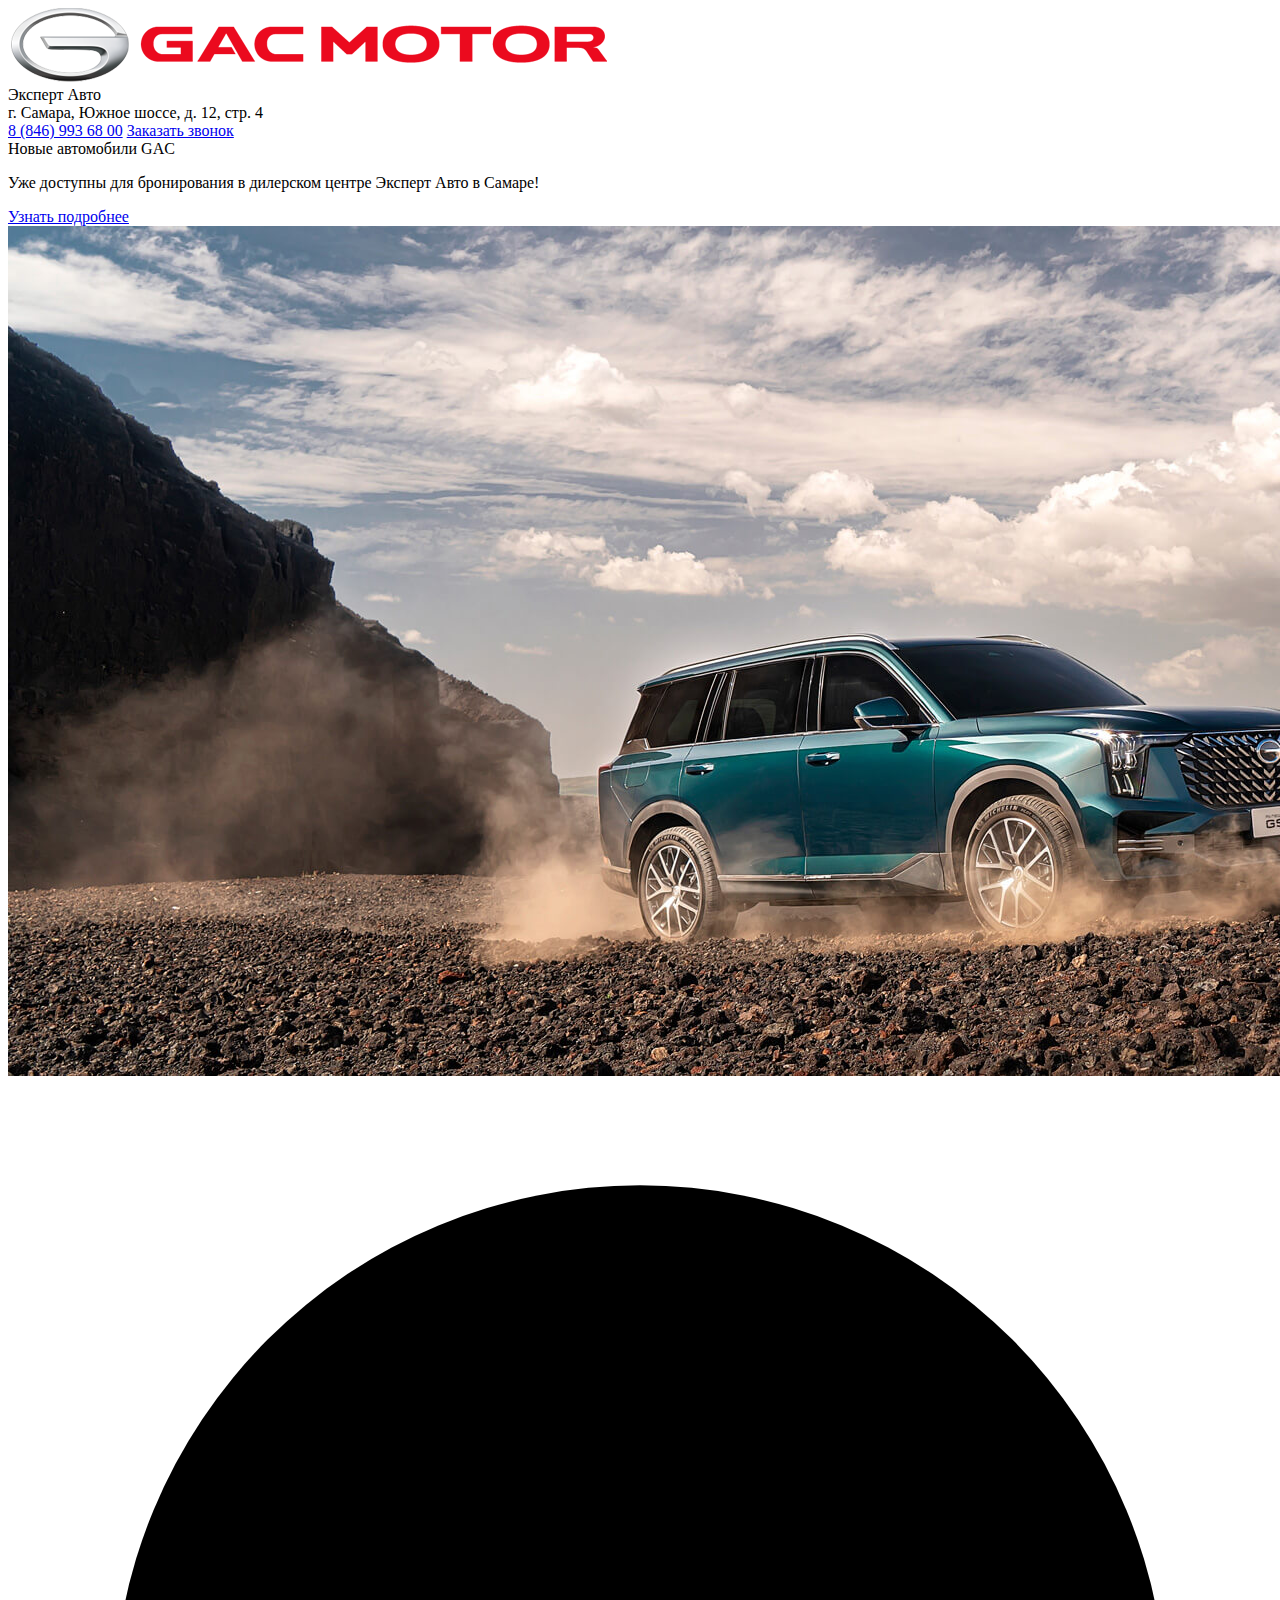
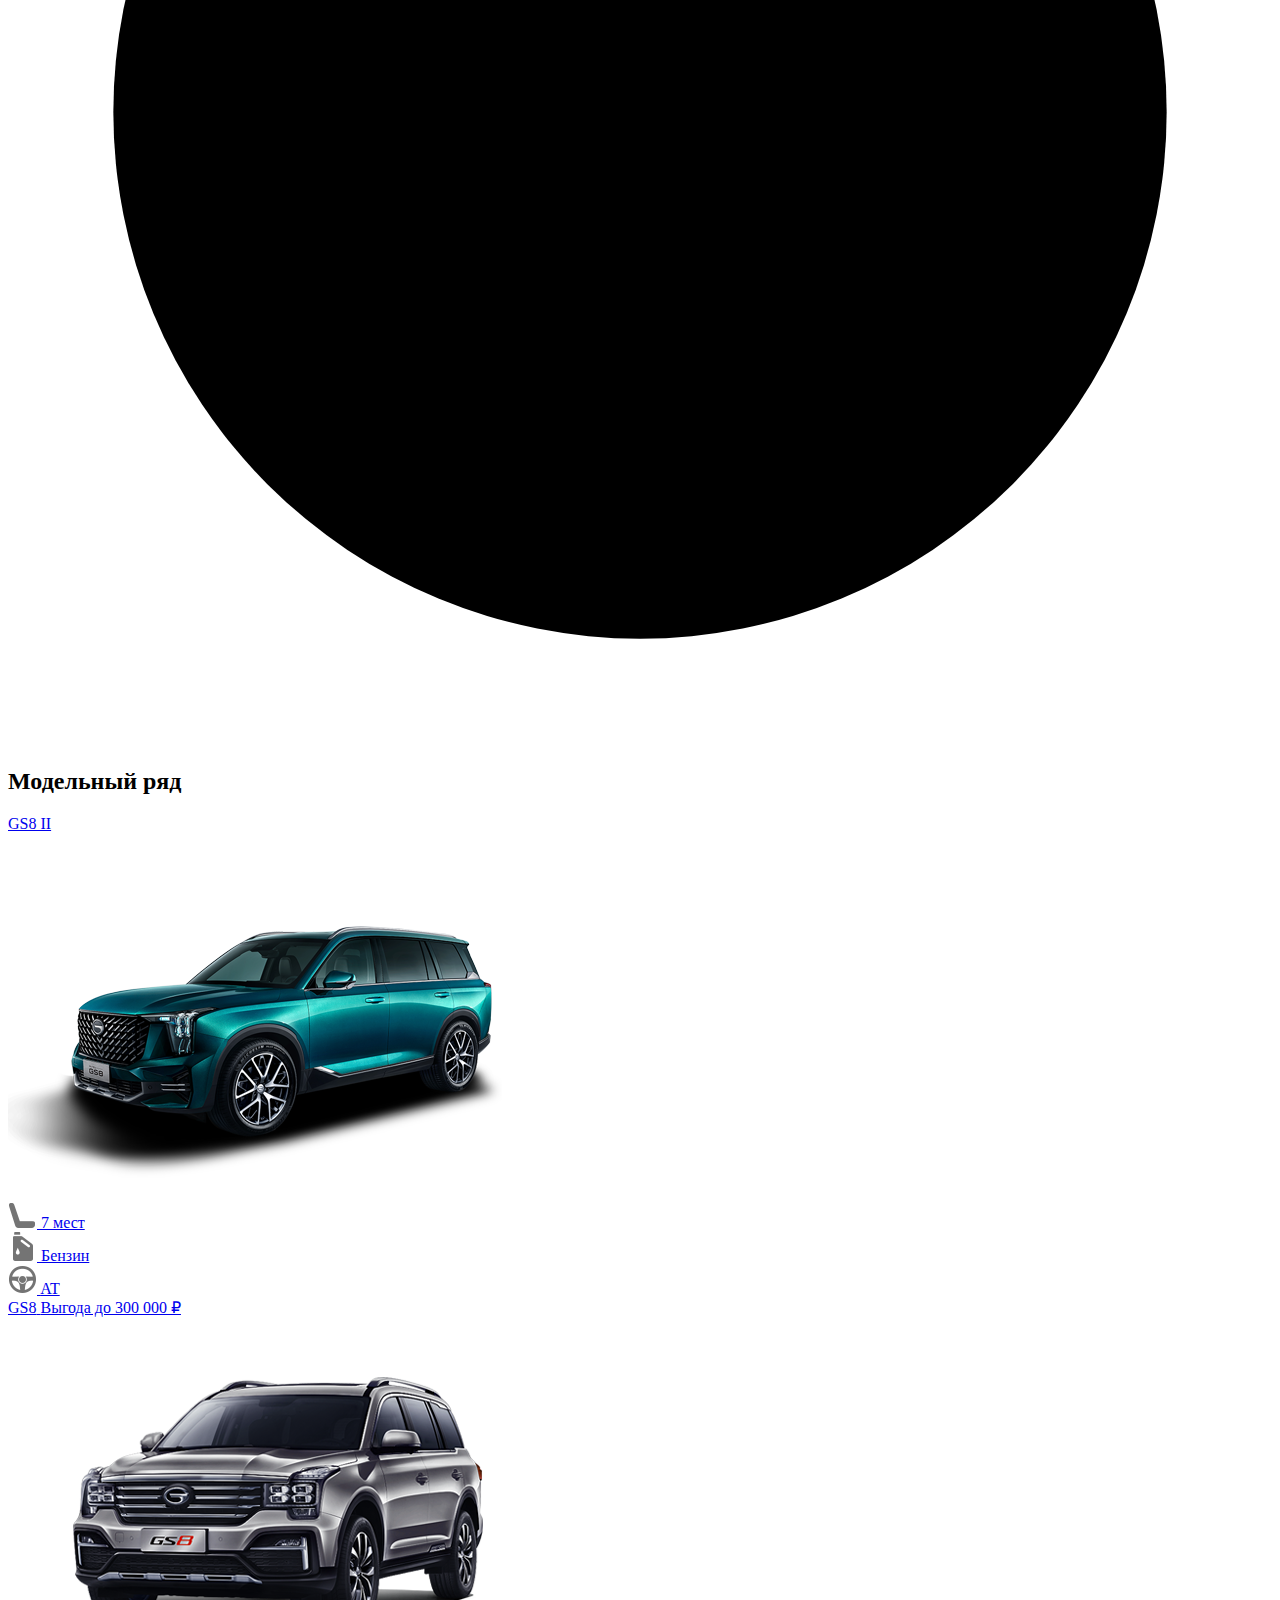
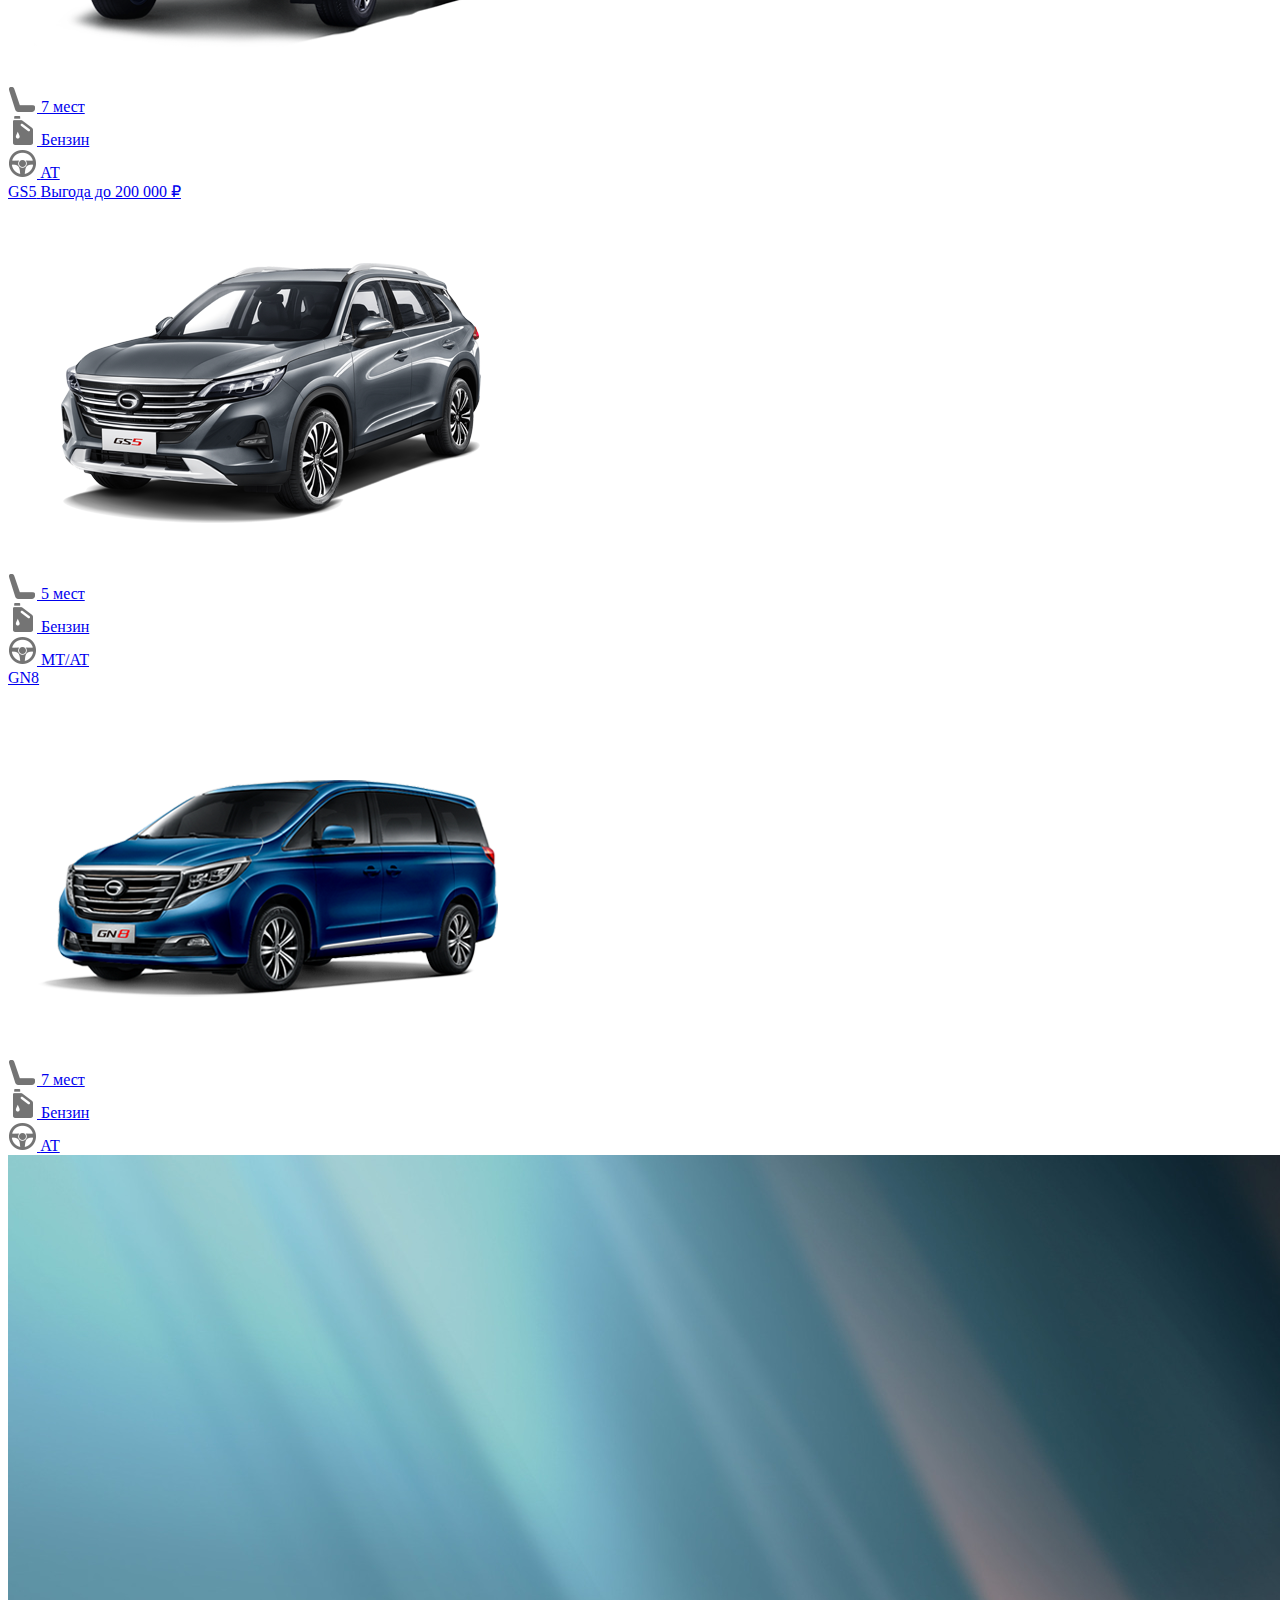
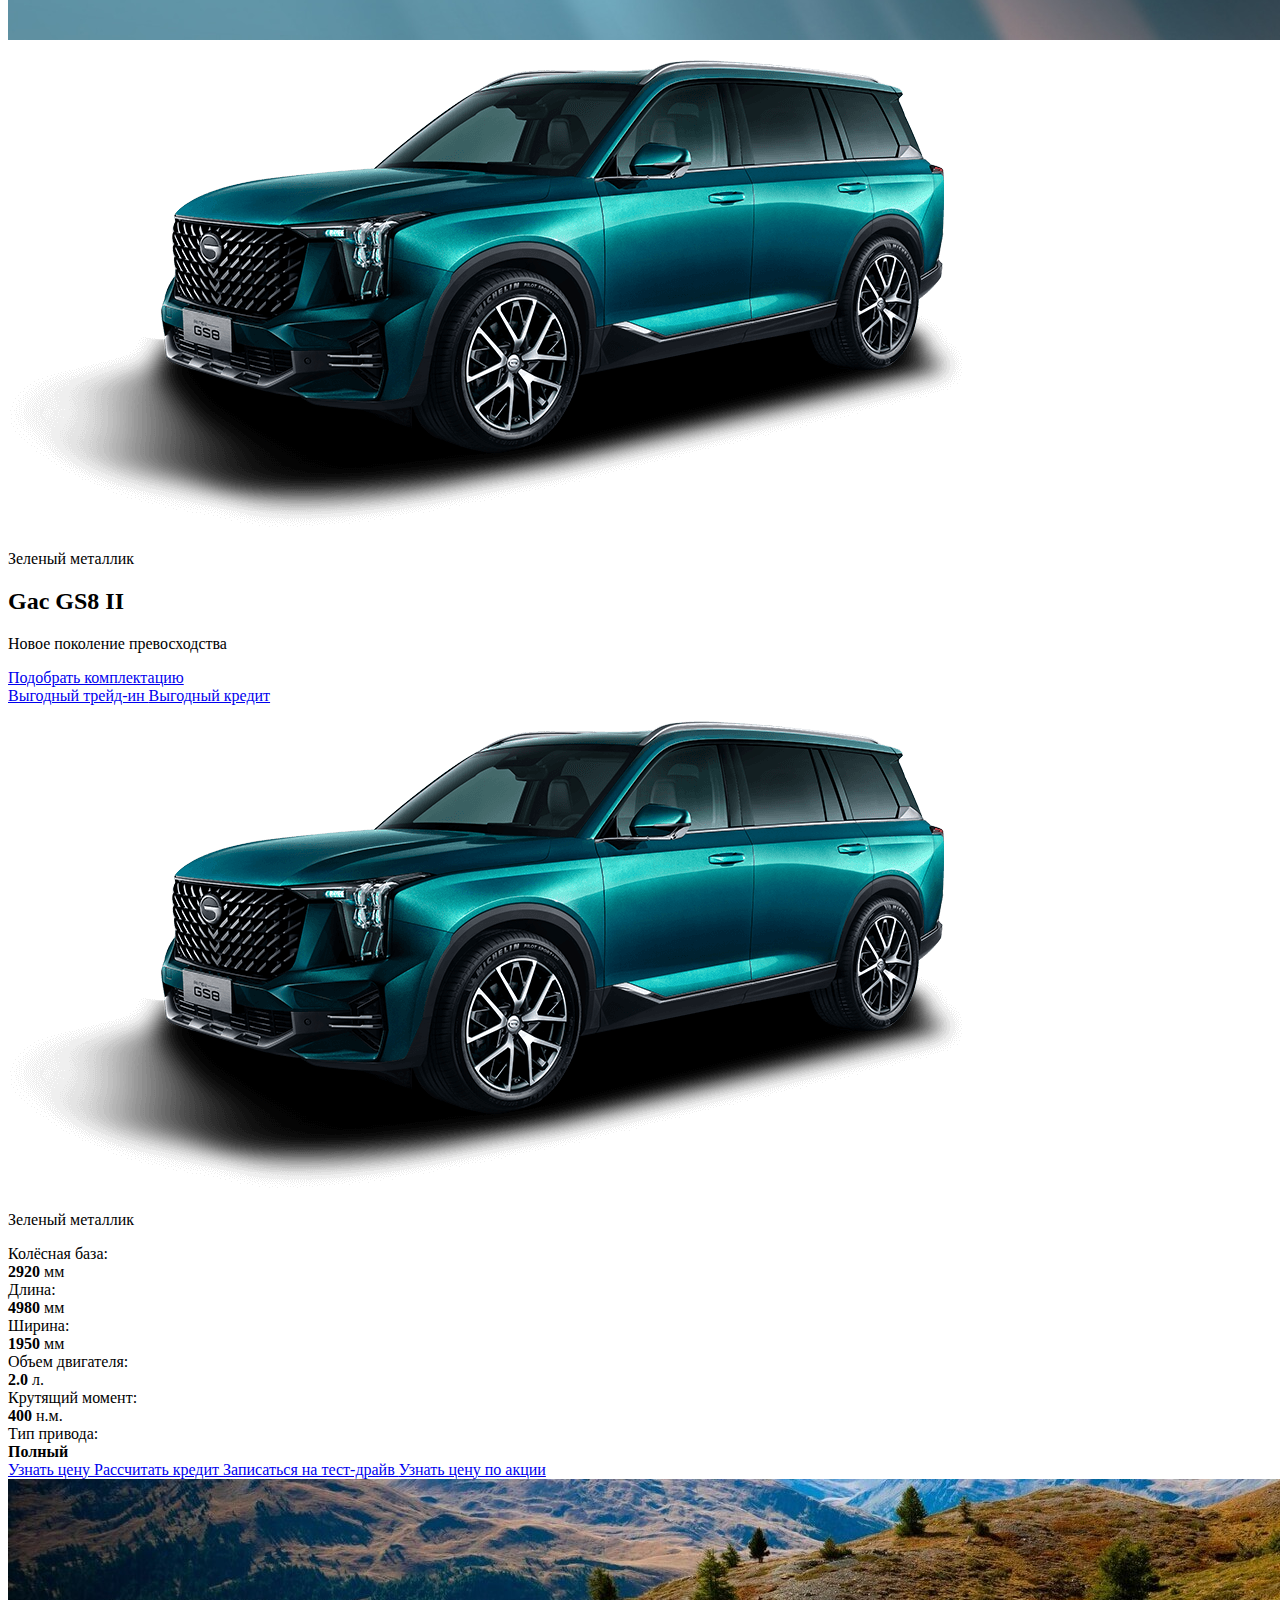
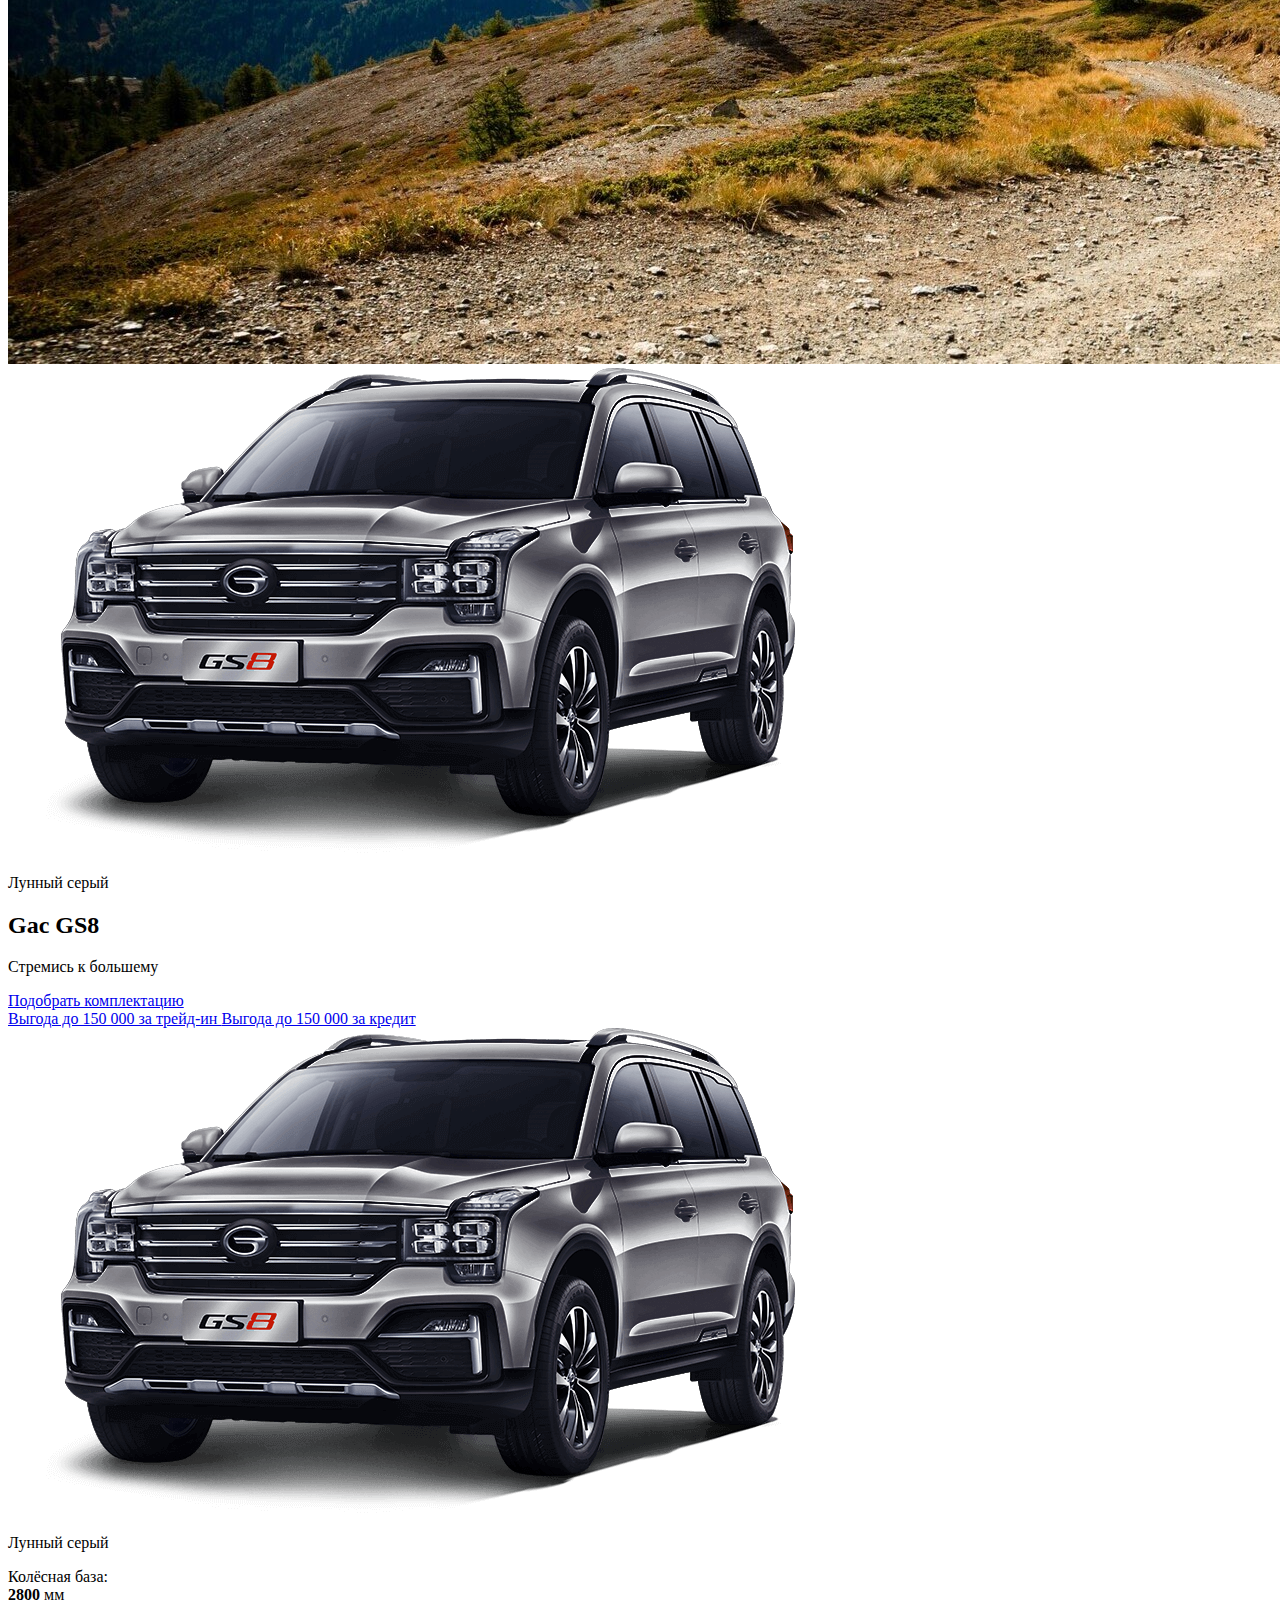
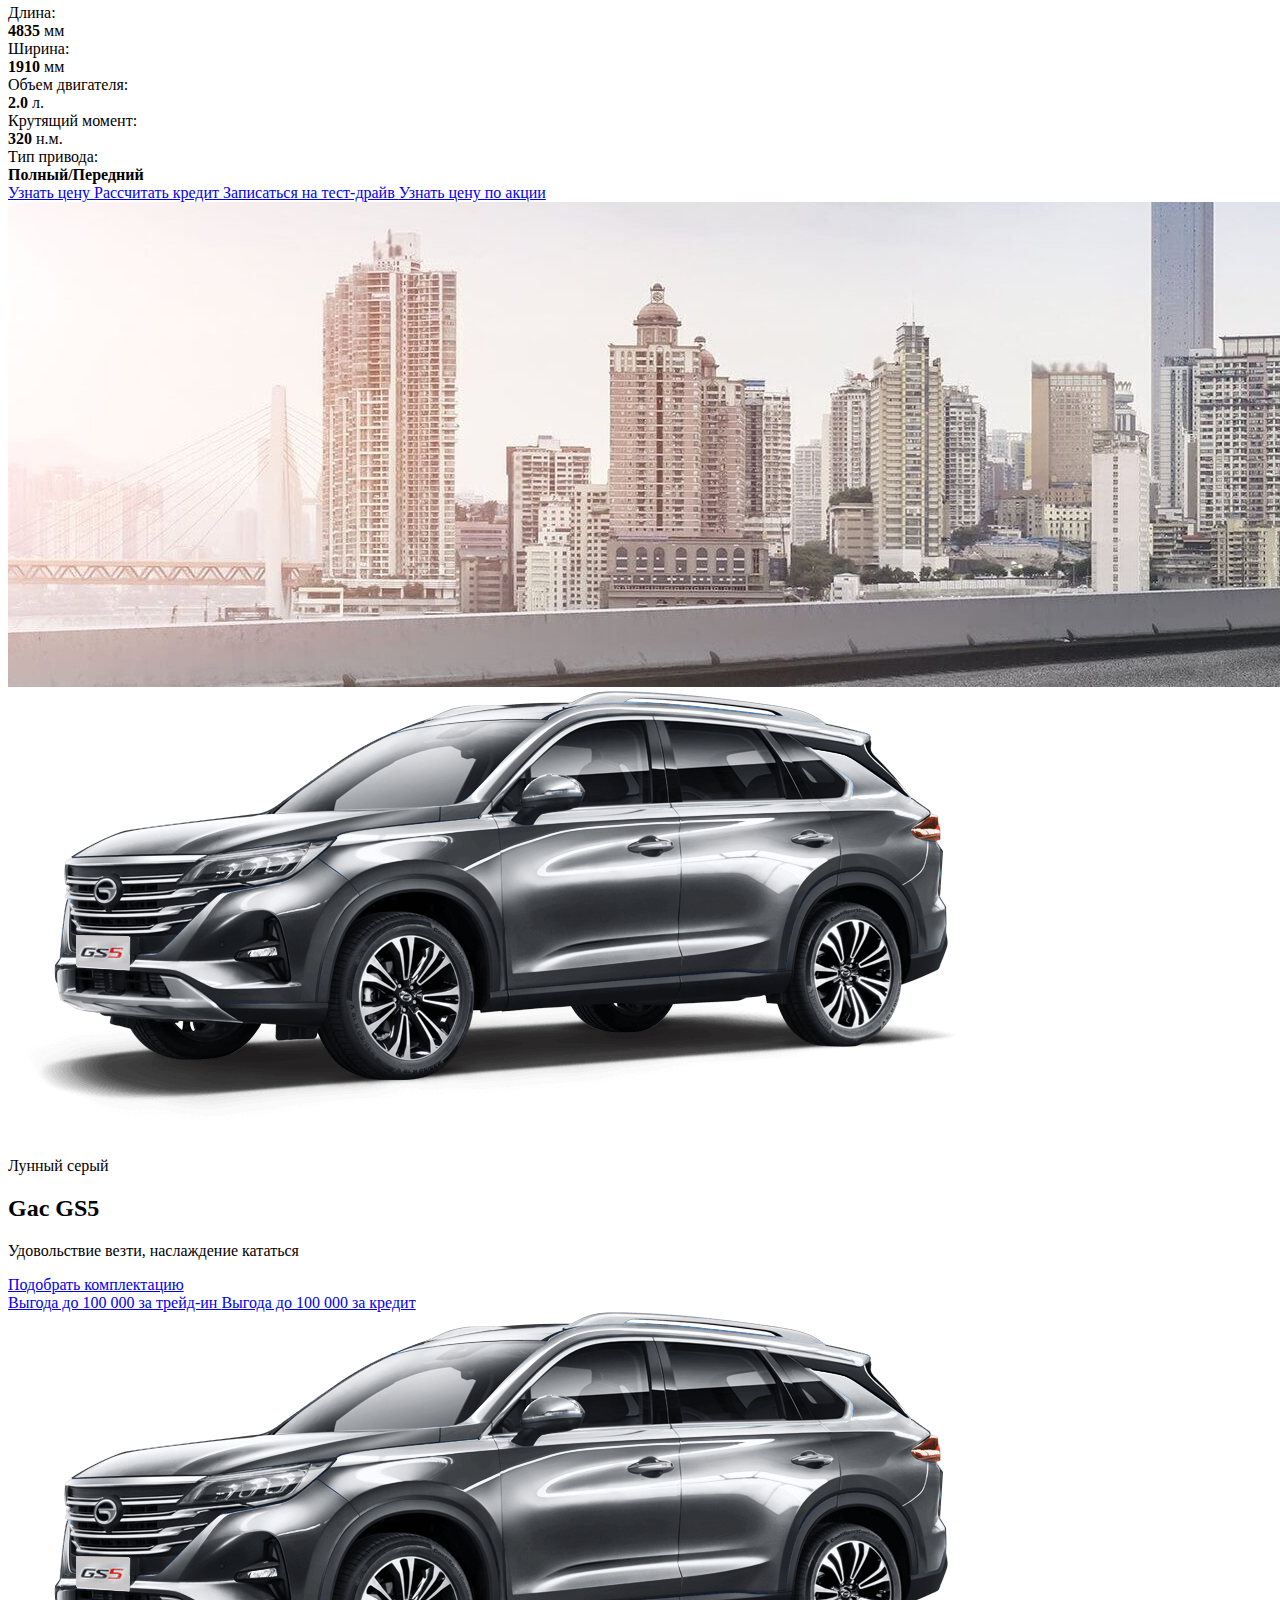
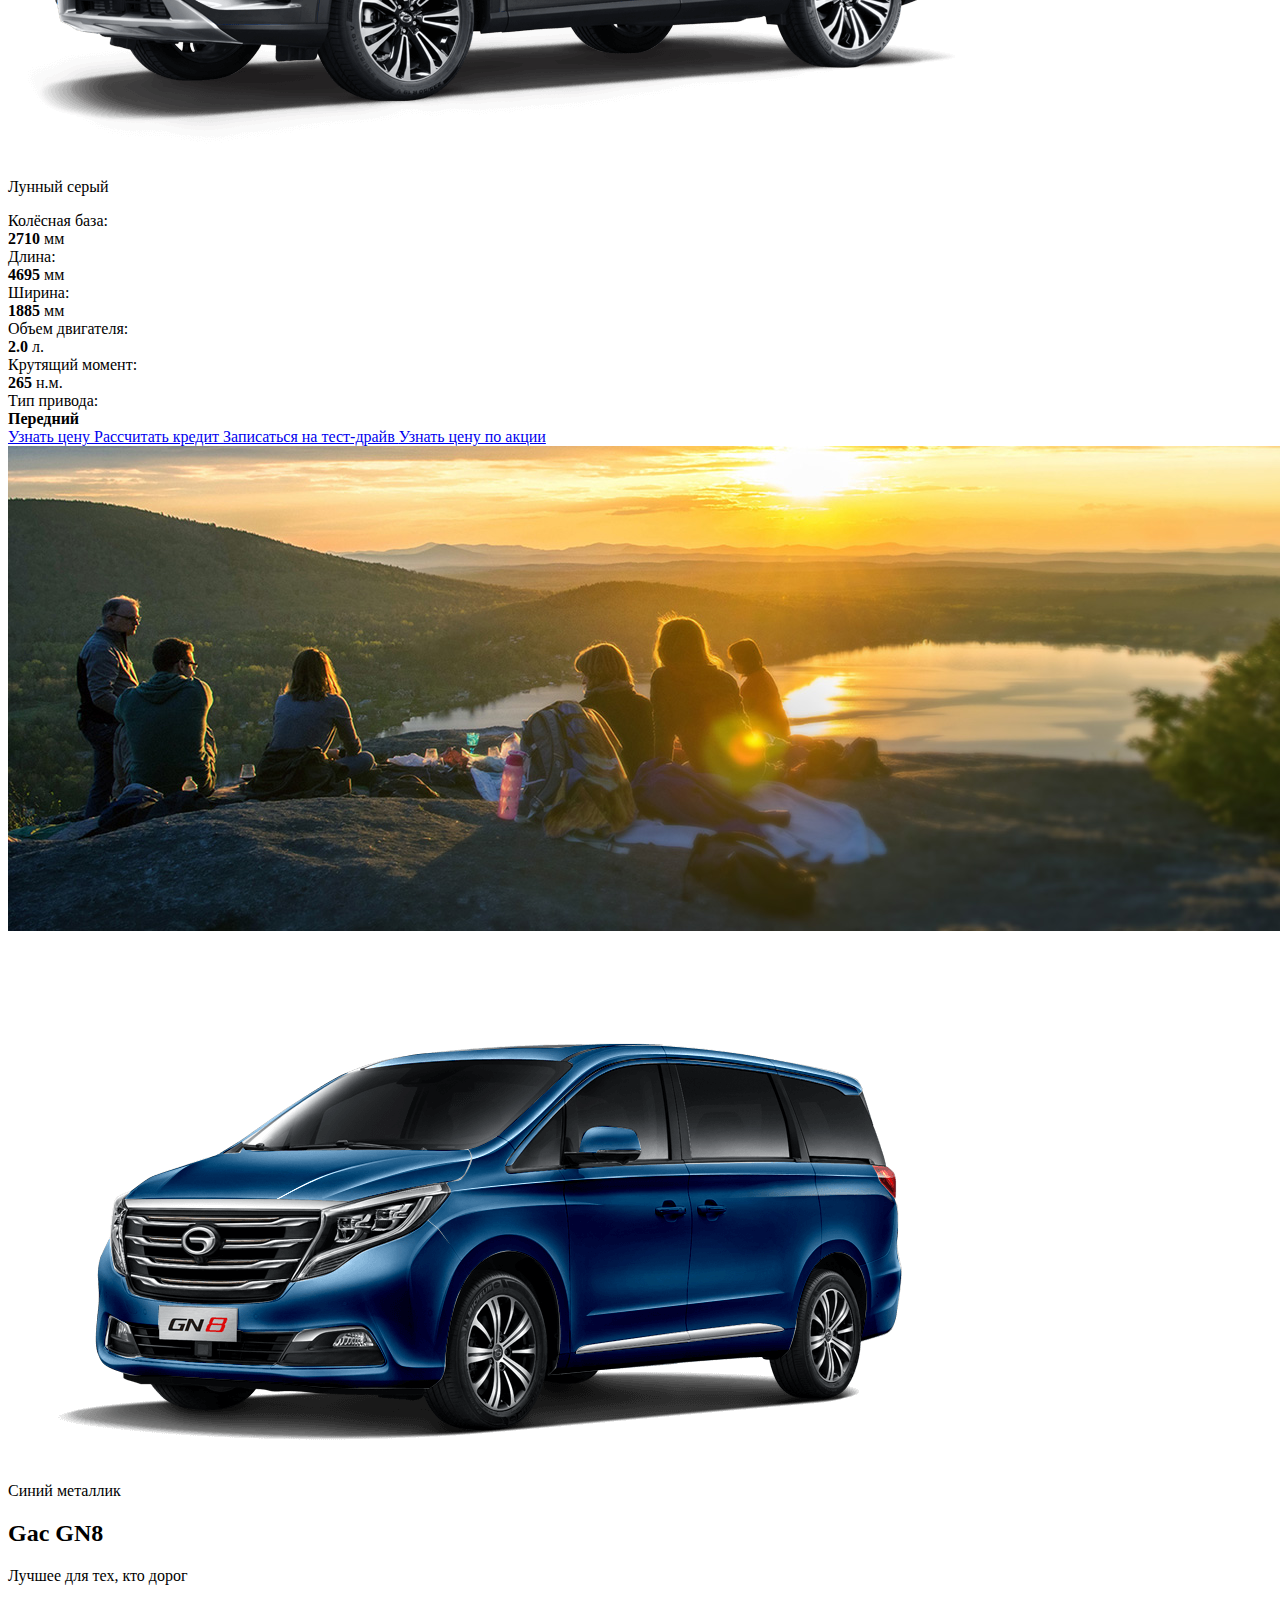
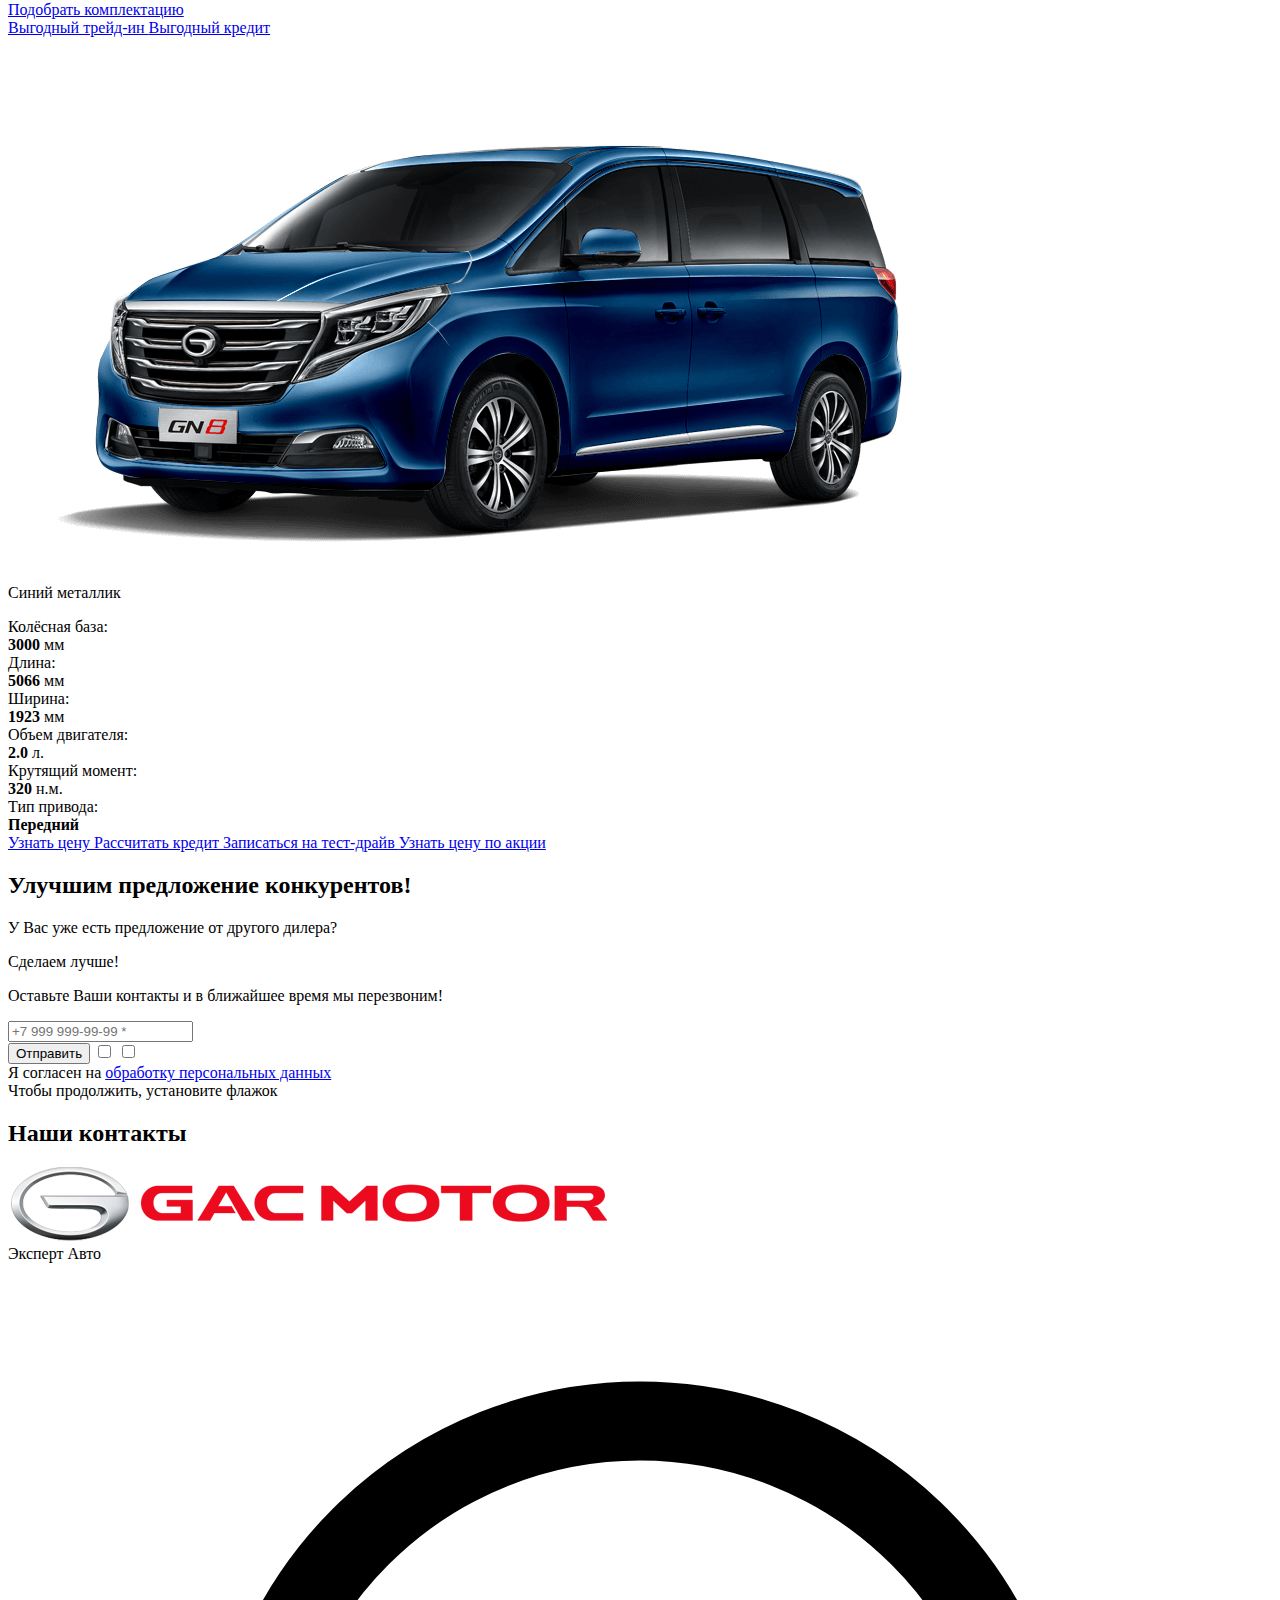
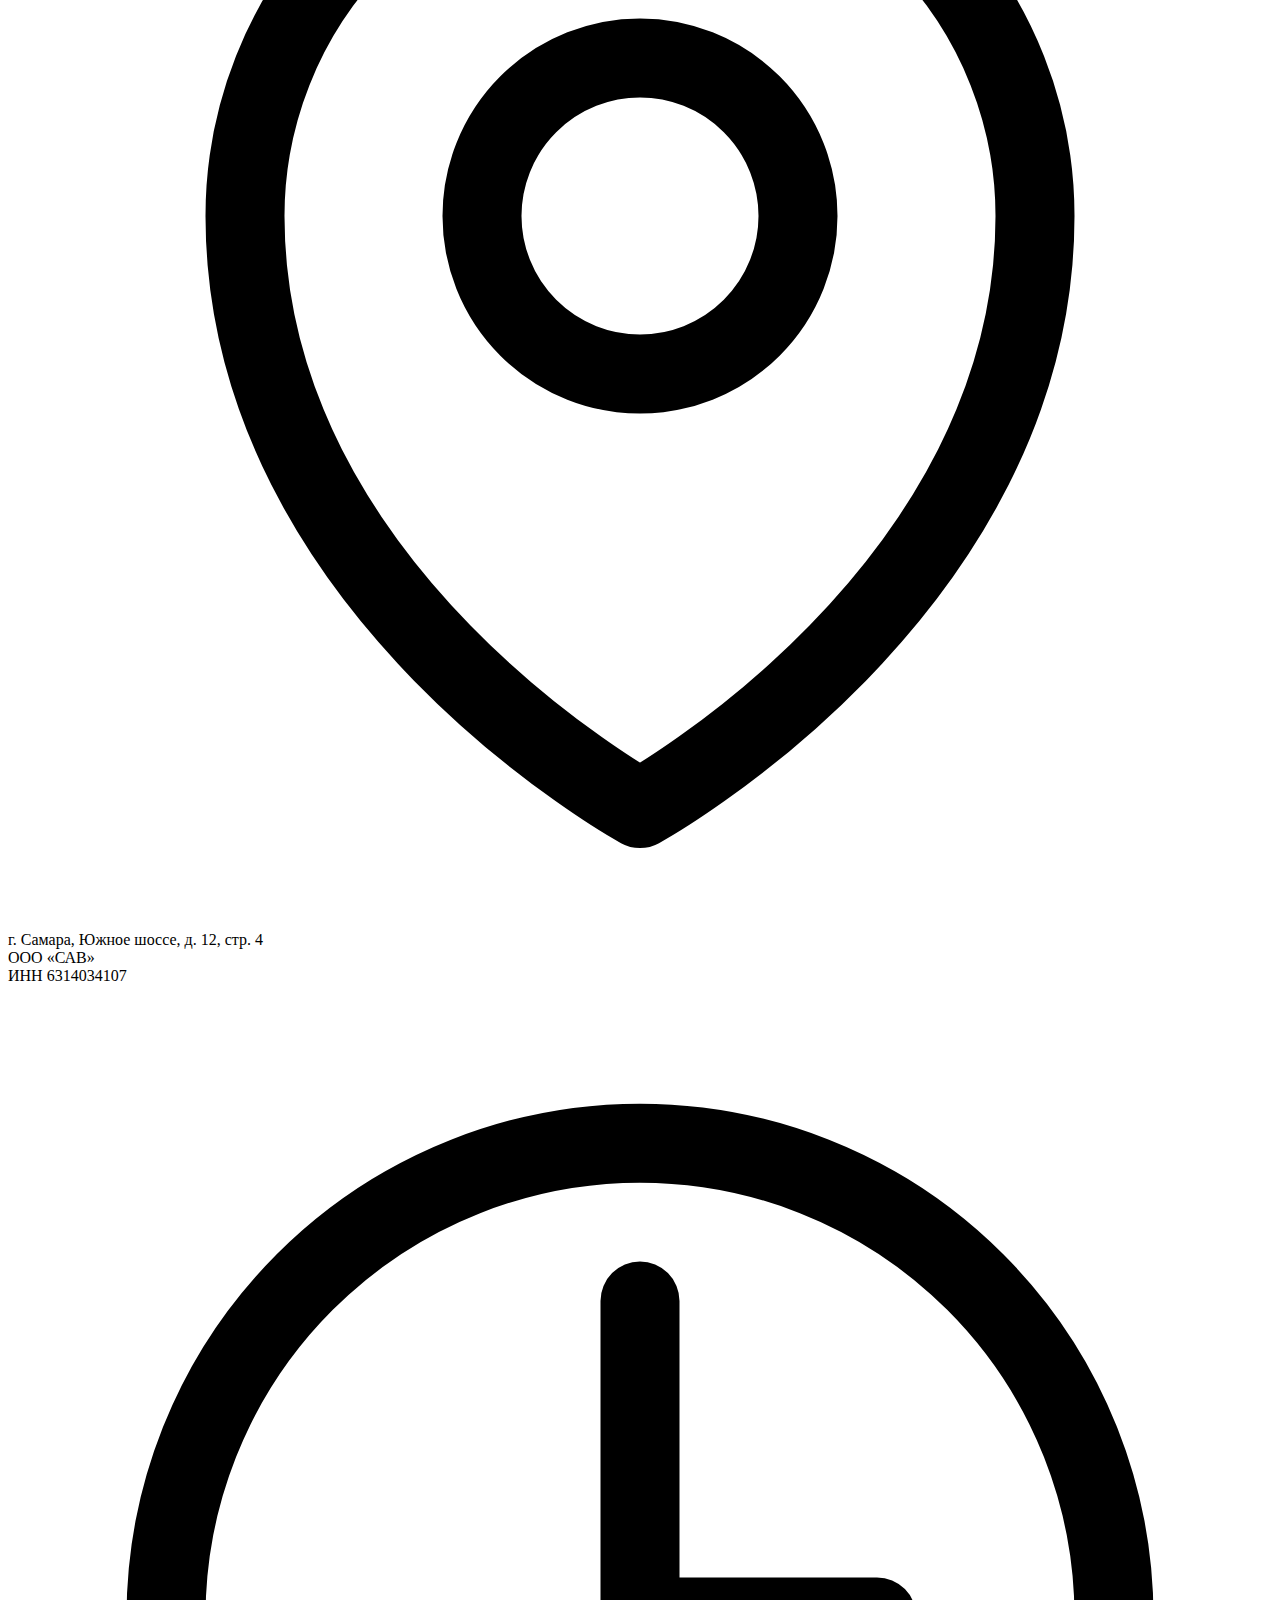
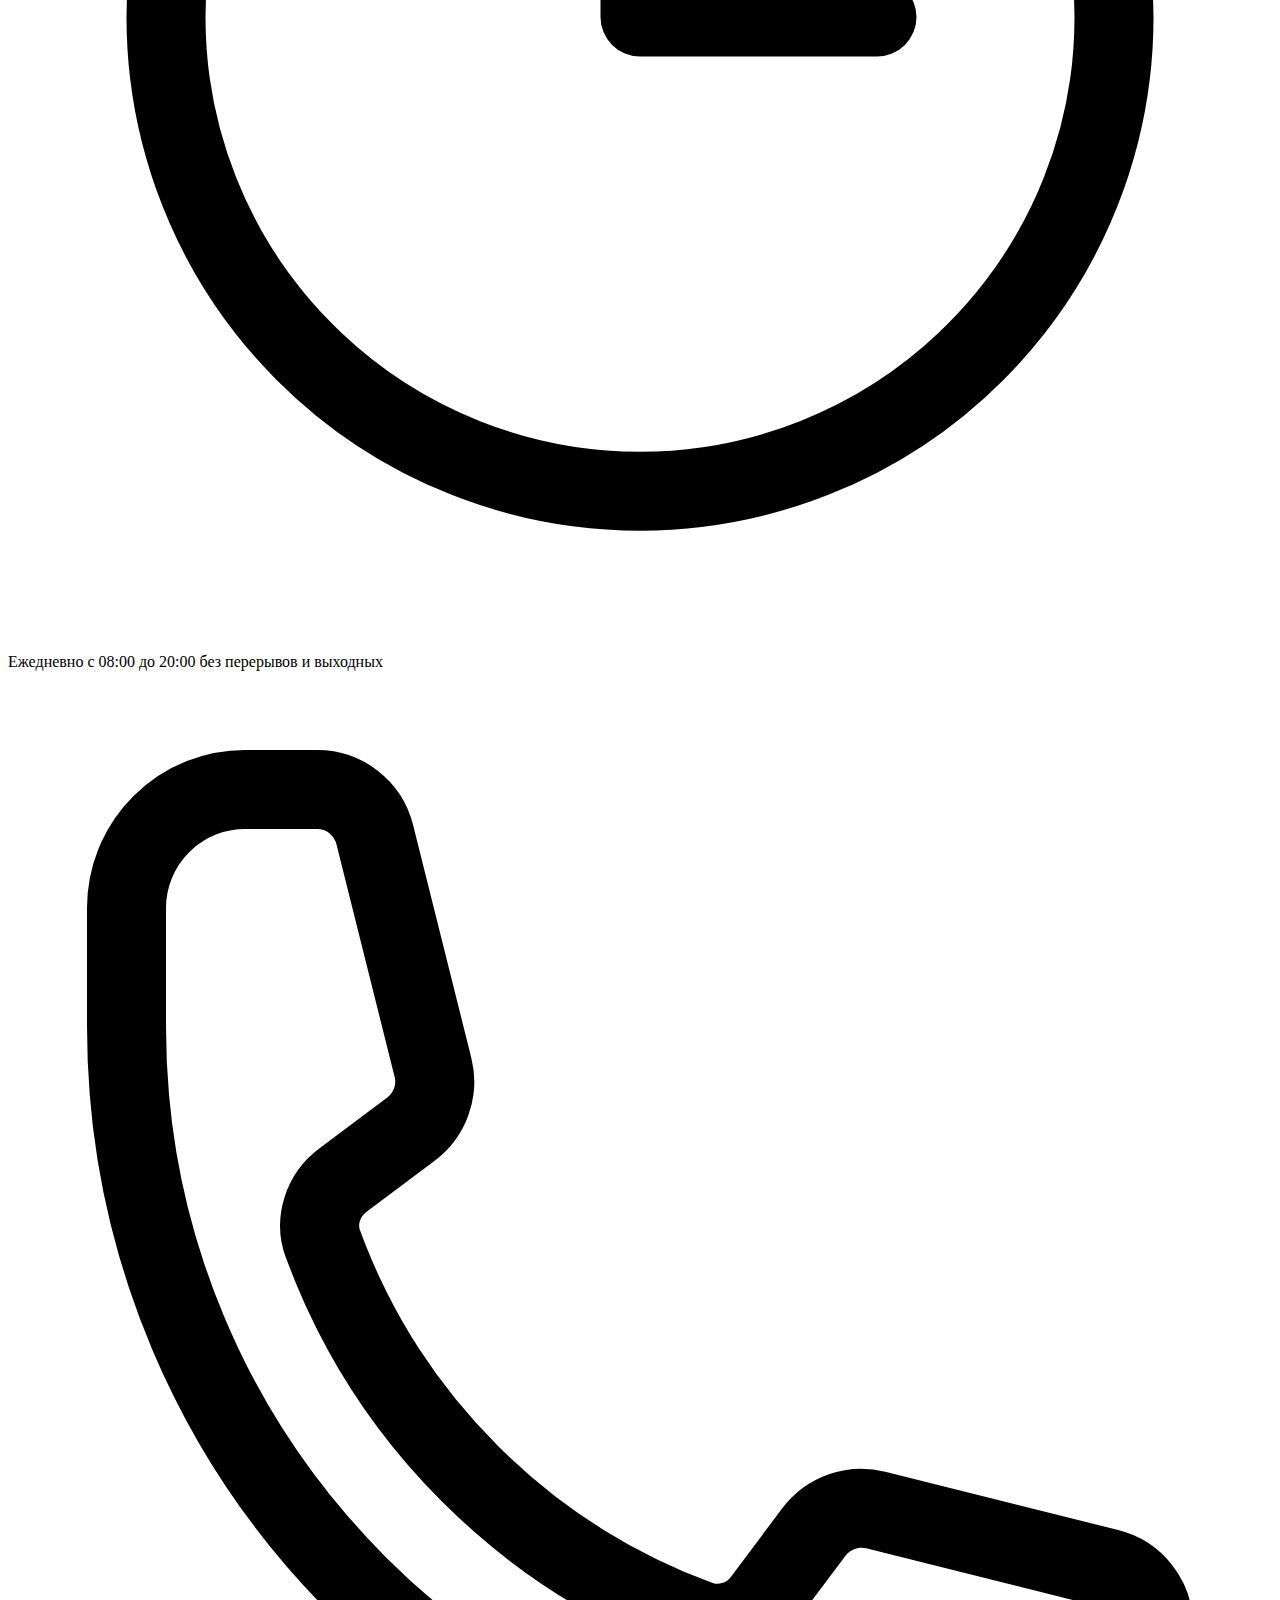
==== commit 8d8523ca: "phone validate module" ====
--- a/index.html
+++ b/index.html
@@ -20,10 +20,10 @@
 			data-n-head="ssr"
 			rel="icon"
 			type="image/x-icon"
-			href="./img/favicon.ico"
+			href="/img/favicon.ico"
 		/>
 
-		
+		<link href="/src/css/app.scss" rel="stylesheet" />
 
 		<!-- Google Tag Manager -->
 		<script>(function(w,d,s,l,i){w[l]=w[l]||[];w[l].push({'gtm.start':
@@ -32,8 +32,6 @@
 		'https://www.googletagmanager.com/gtm.js?id='+i+dl;f.parentNode.insertBefore(j,f);
 		})(window,document,'script','dataLayer','GTM-NMDLDB3F');</script>
 		<!-- End Google Tag Manager -->
-		<script type="module" crossorigin src="./assets/main-8020f7b0.js"></script>
-		<link rel="stylesheet" href="./assets/index-297cf028.css">
 	</head>
 
 	<body>
@@ -50,7 +48,7 @@
 				>
 					<div class="flex items-center flex-nowrap justify-center flex-row gap-2 sm:gap-3 max-[521px]:pb-2">
 						<div class="pr-2 sm:pr-3 border-r border-r-[#628788]">
-							<img src="./img/logo.png" class="max-h-6" alt="Gac Motor" />
+							<img src="/img/logo.png" class="max-h-6" alt="Gac Motor" />
 						</div>
 						<div
 							class="text-lg sm:text-2xl lg:text-3xl leading-none uppercase"
@@ -104,7 +102,7 @@
 								</div>
 								</div>
 							</div>
-							<video muted autoplay loop poster="./img/banners/1.jpg" class="absolute inset-0 h-full object-cover">
+							<video muted autoplay loop poster="/img/banners/1.jpg" class="absolute inset-0 h-full object-cover">
 								<source src="https://alexsab.ru/video/gac-gs8-onlycar-compress.mov" type="video/mp4">
 							</video>
 						</div>
@@ -137,19 +135,19 @@
 							<span class="text-xl sm:text-5xl uppercase font-bold transition-colors duration-500 group-hover:text-accent">GS8&nbsp;II</span>
 						</div>
 						<div class="flex-grow flex items-center justify-center">
-							<img src="./img/models/gs8ii.png" class="scale-100 transition-transform duration-500 in-expo group-hover:scale-105" alt="GS8 II">
+							<img src="/img/models/gs8ii.png" class="scale-100 transition-transform duration-500 in-expo group-hover:scale-105" alt="GS8 II">
 						</div>
 						<div class="flex max-sm:flex-col sm:mt-10 sm:divide-x">
 							<div class="flex-1 py-1.5 sm:py-0 sm:p-4 flex sm:flex-col items-center gap-0.5 sm:gap-2">
-								<img src="./img/icons/icon-seats.png" class="w-5 sm:w-auto" />
+								<img src="/img/icons/icon-seats.png" class="w-5 sm:w-auto" />
 								<span>7 мест</span>
 							</div>
 							<div class="flex-1 py-1.5 sm:py-0 sm:p-4 flex sm:flex-col items-center gap-0.5 sm:gap-2">
-								<img src="./img/icons/icon-petrol.png" class="w-5 sm:w-auto" />
+								<img src="/img/icons/icon-petrol.png" class="w-5 sm:w-auto" />
 								<span>Бензин</span>
 							</div>
 							<div class="flex-1 py-1.5 sm:py-0 sm:p-4 flex sm:flex-col items-center gap-0.5 sm:gap-2">
-								<img src="./img/icons/icon-auto.png" class="w-5 sm:w-auto" />
+								<img src="/img/icons/icon-auto.png" class="w-5 sm:w-auto" />
 								<span>AT</span>
 							</div>
 						</div>
@@ -160,19 +158,19 @@
 							<span class="block text-xs sm:text-xl text-black/80 mt-3">Выгода до 300 000 ₽</span>
 						</div>
 						<div class="flex-grow flex items-center justify-center">
-							<img src="./img/models/gs8.png" class="scale-100 transition-transform duration-500 in-expo group-hover:scale-105" alt="GS8">
+							<img src="/img/models/gs8.png" class="scale-100 transition-transform duration-500 in-expo group-hover:scale-105" alt="GS8">
 						</div>
 						<div class="flex max-sm:flex-col sm:mt-10 sm:divide-x">
 							<div class="flex-1 py-1.5 sm:py-0 sm:p-4 flex sm:flex-col items-center gap-0.5 sm:gap-2">
-								<img src="./img/icons/icon-seats.png" class="w-5 sm:w-auto" />
+								<img src="/img/icons/icon-seats.png" class="w-5 sm:w-auto" />
 								<span>7 мест</span>
 							</div>
 							<div class="flex-1 py-1.5 sm:py-0 sm:p-4 flex sm:flex-col items-center gap-0.5 sm:gap-2">
-								<img src="./img/icons/icon-petrol.png" class="w-5 sm:w-auto" />
+								<img src="/img/icons/icon-petrol.png" class="w-5 sm:w-auto" />
 								<span>Бензин</span>
 							</div>
 							<div class="flex-1 py-1.5 sm:py-0 sm:p-4 flex sm:flex-col items-center gap-0.5 sm:gap-2">
-								<img src="./img/icons/icon-auto.png" class="w-5 sm:w-auto" />
+								<img src="/img/icons/icon-auto.png" class="w-5 sm:w-auto" />
 								<span>AT</span>
 							</div>
 						</div>
@@ -183,19 +181,19 @@
 							<span class="block text-xs sm:text-xl text-black/80 mt-3">Выгода до 200 000 ₽</span>
 						</div>
 						<div class="flex-grow flex items-center justify-center">
-							<img src="./img/models/gs5.png" class="scale-100 transition-transform duration-500 in-expo group-hover:scale-105" alt="GS5">
+							<img src="/img/models/gs5.png" class="scale-100 transition-transform duration-500 in-expo group-hover:scale-105" alt="GS5">
 						</div>
 						<div class="flex max-sm:flex-col sm:mt-10 sm:divide-x">
 							<div class="flex-1 py-1.5 sm:py-0 sm:p-4 flex sm:flex-col items-center gap-0.5 sm:gap-2">
-								<img src="./img/icons/icon-seats.png" class="w-5 sm:w-auto" />
+								<img src="/img/icons/icon-seats.png" class="w-5 sm:w-auto" />
 								<span>5 мест</span>
 							</div>
 							<div class="flex-1 py-1.5 sm:py-0 sm:p-4 flex sm:flex-col items-center gap-0.5 sm:gap-2">
-								<img src="./img/icons/icon-petrol.png" class="w-5 sm:w-auto" />
+								<img src="/img/icons/icon-petrol.png" class="w-5 sm:w-auto" />
 								<span>Бензин</span>
 							</div>
 							<div class="flex-1 py-1.5 sm:py-0 sm:p-4 flex sm:flex-col items-center gap-0.5 sm:gap-2">
-								<img src="./img/icons/icon-auto.png" class="w-5 sm:w-auto" />
+								<img src="/img/icons/icon-auto.png" class="w-5 sm:w-auto" />
 								<span>MT/AT</span>
 							</div>
 						</div>
@@ -205,19 +203,19 @@
 							<span class="text-xl sm:text-5xl uppercase font-bold transition-colors duration-500 group-hover:text-accent">GN8</span>
 						</div>
 						<div class="flex-grow flex items-center justify-center">
-							<img src="./img/models/gn8.png" class="scale-100 transition-transform duration-500 in-expo group-hover:scale-105" alt="GN8">
+							<img src="/img/models/gn8.png" class="scale-100 transition-transform duration-500 in-expo group-hover:scale-105" alt="GN8">
 						</div>
 						<div class="flex max-sm:flex-col sm:mt-10 sm:divide-x">
 							<div class="flex-1 py-1.5 sm:py-0 sm:p-4 flex sm:flex-col items-center gap-0.5 sm:gap-2">
-								<img src="./img/icons/icon-seats.png" class="w-5 sm:w-auto" />
+								<img src="/img/icons/icon-seats.png" class="w-5 sm:w-auto" />
 								<span>7 мест</span>
 							</div>
 							<div class="flex-1 py-1.5 sm:py-0 sm:p-4 flex sm:flex-col items-center gap-0.5 sm:gap-2">
-								<img src="./img/icons/icon-petrol.png" class="w-5 sm:w-auto" />
+								<img src="/img/icons/icon-petrol.png" class="w-5 sm:w-auto" />
 								<span>Бензин</span>
 							</div>
 							<div class="flex-1 py-1.5 sm:py-0 sm:p-4 flex sm:flex-col items-center gap-0.5 sm:gap-2">
-								<img src="./img/icons/icon-auto.png" class="w-5 sm:w-auto" />
+								<img src="/img/icons/icon-auto.png" class="w-5 sm:w-auto" />
 								<span>AT</span>
 							</div>
 						</div>
@@ -231,14 +229,14 @@
 		<!-- GS8 II -->
 		<section class="relative pb-20 xl:pb-32 z-[1] model" data-dir="gs8ii" id="gs8-2">
 			<img
-				src="./img/gs8ii/bg.jpg"
+				src="/img/gs8ii/bg.jpg"
 				class="absolute w-full h-[420px] object-cover z-[-1]"
 			/>
 			<div
 				class="hidden md:block absolute right-0 md:top-60 lg:top-48 xl:top-32 2xl:top-24 sm:max-w-[50%] md:max-w-[550px] lg:max-w-3xl xl:max-w-5xl 2xl:max-w-6xl"
 			>
 				<img
-					src="./img/gs8ii/green.png"
+					src="/img/gs8ii/green.png"
 					class="w-full h-auto color-img-preview"
 					alt="GS8-II"
 				/>
@@ -335,7 +333,7 @@
 
 				<div class="block md:hidden mb-10 mt-3">
 					<img
-						src="./img/gs8ii/green.png"
+						src="/img/gs8ii/green.png"
 						class="w-full h-auto color-img-preview"
 						alt="GAC GS8-II"
 					/>
@@ -446,7 +444,7 @@
 		<!-- GS8 -->
 		<section class="relative pb-20 xl:pb-32 z-[1] model hidden" data-dir="gs8" id="gs8">
 			<img
-				src="./img/gs8/bg.jpg"
+				src="/img/gs8/bg.jpg"
 				class="absolute w-full h-[420px] object-cover z-[-1]"
 			/>
 			<div class="absolute w-full h-[420px] inset-0 z-[-1] bg-black/50"></div>
@@ -454,7 +452,7 @@
 				class="hidden md:block absolute right-0 md:top-60 lg:top-48 xl:top-32 2xl:top-24 sm:max-w-[50%] md:max-w-[550px] lg:max-w-3xl xl:max-w-5xl 2xl:max-w-6xl"
 			>
 				<img
-					src="./img/gs8/gray.png"
+					src="/img/gs8/gray.png"
 					class="w-full h-auto color-img-preview"
 					alt="GS8-II"
 				/>
@@ -557,7 +555,7 @@
 
 				<div class="block md:hidden mb-10 mt-3">
 					<img
-						src="./img/gs8/gray.png"
+						src="/img/gs8/gray.png"
 						class="w-full h-auto color-img-preview"
 						alt="GAC GS8"
 					/>
@@ -674,7 +672,7 @@
 		<!-- GS5 -->
 		<section class="relative pb-20 xl:pb-32 z-[1] model" data-dir="gs5" id="gs5">
 			<img
-				src="./img/gs5/bg.jpg"
+				src="/img/gs5/bg.jpg"
 				class="absolute w-full h-[420px] object-cover z-[-1]"
 			/>
 			<div class="absolute w-full h-[420px] inset-0 z-[-1] bg-black/70"></div>
@@ -682,7 +680,7 @@
 				class="hidden md:block absolute right-10 md:top-60 lg:top-48 xl:top-32 2xl:top-24 sm:max-w-[50%] md:max-w-[550px] lg:max-w-3xl xl:max-w-5xl 2xl:max-w-6xl"
 			>
 				<img
-					src="./img/gs5/gray.png"
+					src="/img/gs5/gray.png"
 					class="w-full h-auto color-img-preview"
 					alt="GS8-II"
 				/>
@@ -787,7 +785,7 @@
 
 				<div class="block md:hidden mb-10 mt-3">
 					<img
-						src="./img/gs5/gray.png"
+						src="/img/gs5/gray.png"
 						class="w-full h-auto color-img-preview"
 						alt="GAC GS5"
 					/>
@@ -906,7 +904,7 @@
 		<!-- GN8 -->
 		<section class="relative pb-20 xl:pb-32 z-[1] model" data-dir="gn8" id="gn8">
 			<img
-				src="./img/gn8/bg.jpg"
+				src="/img/gn8/bg.jpg"
 				class="absolute w-full h-[420px] object-cover z-[-1]"
 			/>
 			<div class="absolute w-full h-[420px] inset-0 z-[-1] bg-black/30"></div>
@@ -914,7 +912,7 @@
 				class="hidden md:block absolute right-0 md:top-52 lg:top-32 xl:top-20 2xl:top-16 sm:max-w-[50%] md:max-w-[550px] lg:max-w-3xl xl:max-w-5xl 2xl:max-w-6xl"
 			>
 				<img
-					src="./img/gn8/blue.png"
+					src="/img/gn8/blue.png"
 					class="w-full h-auto color-img-preview"
 					alt="GN8"
 				/>
@@ -1005,7 +1003,7 @@
 
 				<div class="block md:hidden mb-10 -mt-4">
 					<img
-						src="./img/gn8/blue.png"
+						src="/img/gn8/blue.png"
 						class="w-full h-auto color-img-preview"
 						alt="GN8"
 					/>
@@ -1132,7 +1130,7 @@
 								class="border border-black border-opacity-20 transition-all focus:border-opacity-90 px-4 py-2.5 mb-1.5 outline-none w-full font-normal text-gray-900"
 								placeholder="+7 999 999-99-99 *"
 							/>
-							<div class="error-message text-xs text-red-500 hidden phone"></div>
+							<div class="error-message text-xs text-accent hidden phone"></div>
 						</div>
 						<input type="submit" class="btn w-full mb-4" value="Отправить" />
 						<input
@@ -1157,7 +1155,7 @@
 									target="_blank"
 									>обработку персональных данных</a></noindex>
 							</div>
-							<div class="error-message text-xs text-red-500 mt-1 w-full hidden agree">Чтобы продолжить, установите флажок</div>
+							<div class="error-message text-xs text-accent mt-1 w-full hidden agree">Чтобы продолжить, установите флажок</div>
 						</label>
 					</form>
 				</div>
@@ -1175,7 +1173,7 @@
 					<div
 						class="flex items-center flex-col gap-1 mb-6"
 					>
-						<img src="./img/logo.png" class="max-h-5" alt="Gac Motor" />
+						<img src="/img/logo.png" class="max-h-5" alt="Gac Motor" />
 						<div
 							class="text-xl sm:text-3xl font-bold leading-none uppercase"
 						>
@@ -1329,7 +1327,7 @@
 							class="border border-black border-opacity-20 transition-all focus:border-opacity-90 focus:border-yellow px-4 py-2.5 mb-1.5 outline-none w-full font-normal"
 							placeholder="Ваше имя"
 						/>
-						<div class="error-message text-xs text-red-500 hidden name"></div>
+						<div class="error-message text-xs text-accent hidden name"></div>
 					</div>
 					<div class="w-full">
 						<input
@@ -1338,9 +1336,7 @@
 							class="border border-black border-opacity-20 transition-all focus:border-opacity-90 focus:border-yellow px-4 py-2.5 mb-1.5 outline-none w-full font-normal"
 							placeholder="+7 (999) 999-99-99*"
 						/>
-						<div class="error-message text-xs text-red-500 hidden phone">
-							
-						</div>
+						<div class="error-message text-xs text-accent hidden phone"></div>
 					</div>
 					<label class="cursor-pointer flex items-center flex-wrap">
 						<input
@@ -1359,7 +1355,7 @@
 								target="_blank"
 								>обработку персональных данных</a></noindex>
 						</div>
-						<div class="error-message text-xs text-red-500 mt-1 w-full hidden agree"></div>
+						<div class="error-message text-xs text-accent mt-1 w-full hidden agree">Чтобы продолжить, установите флажок</div>
 					</label>
 					<input
 						type="checkbox"
@@ -1407,7 +1403,7 @@
 		</div>
 		<!-- END MODALS -->
 
-		
+		<script type="module" src="/src/js/app.js"></script>
 
 	</body>
 </html>
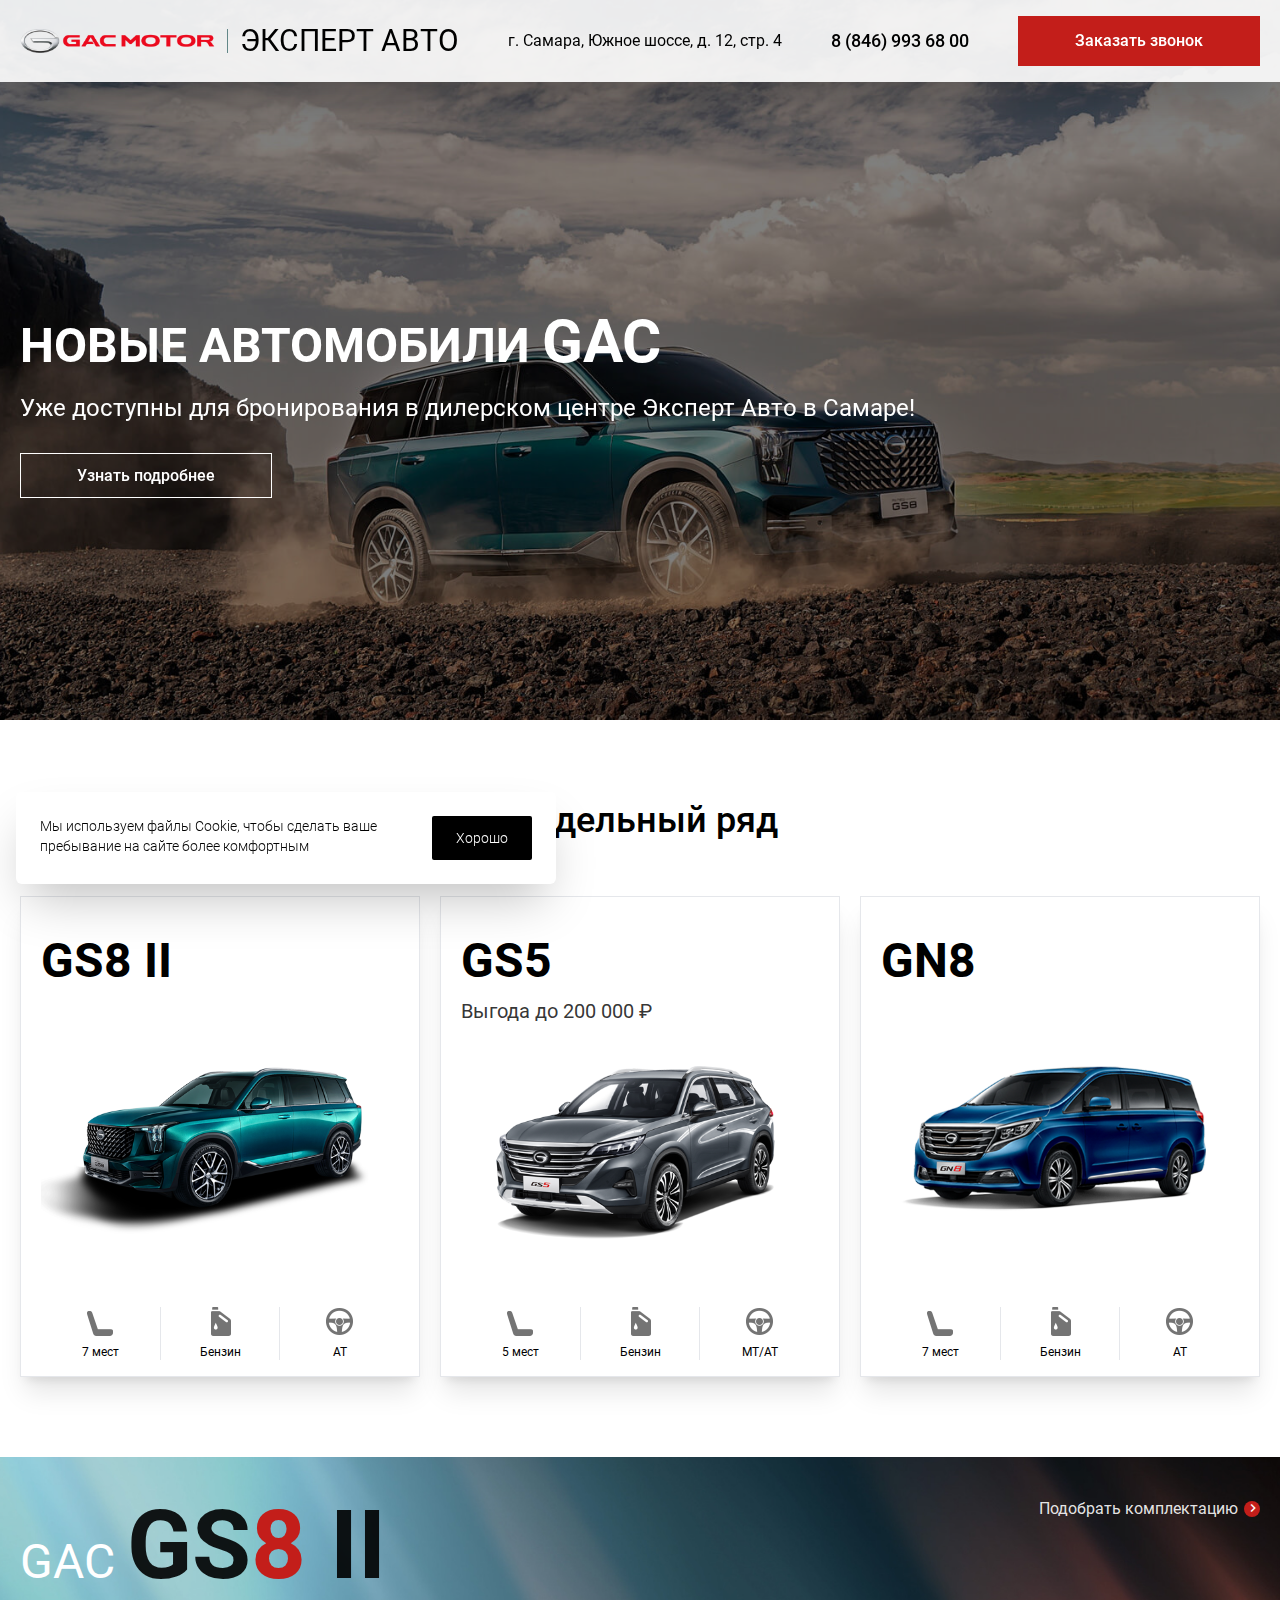
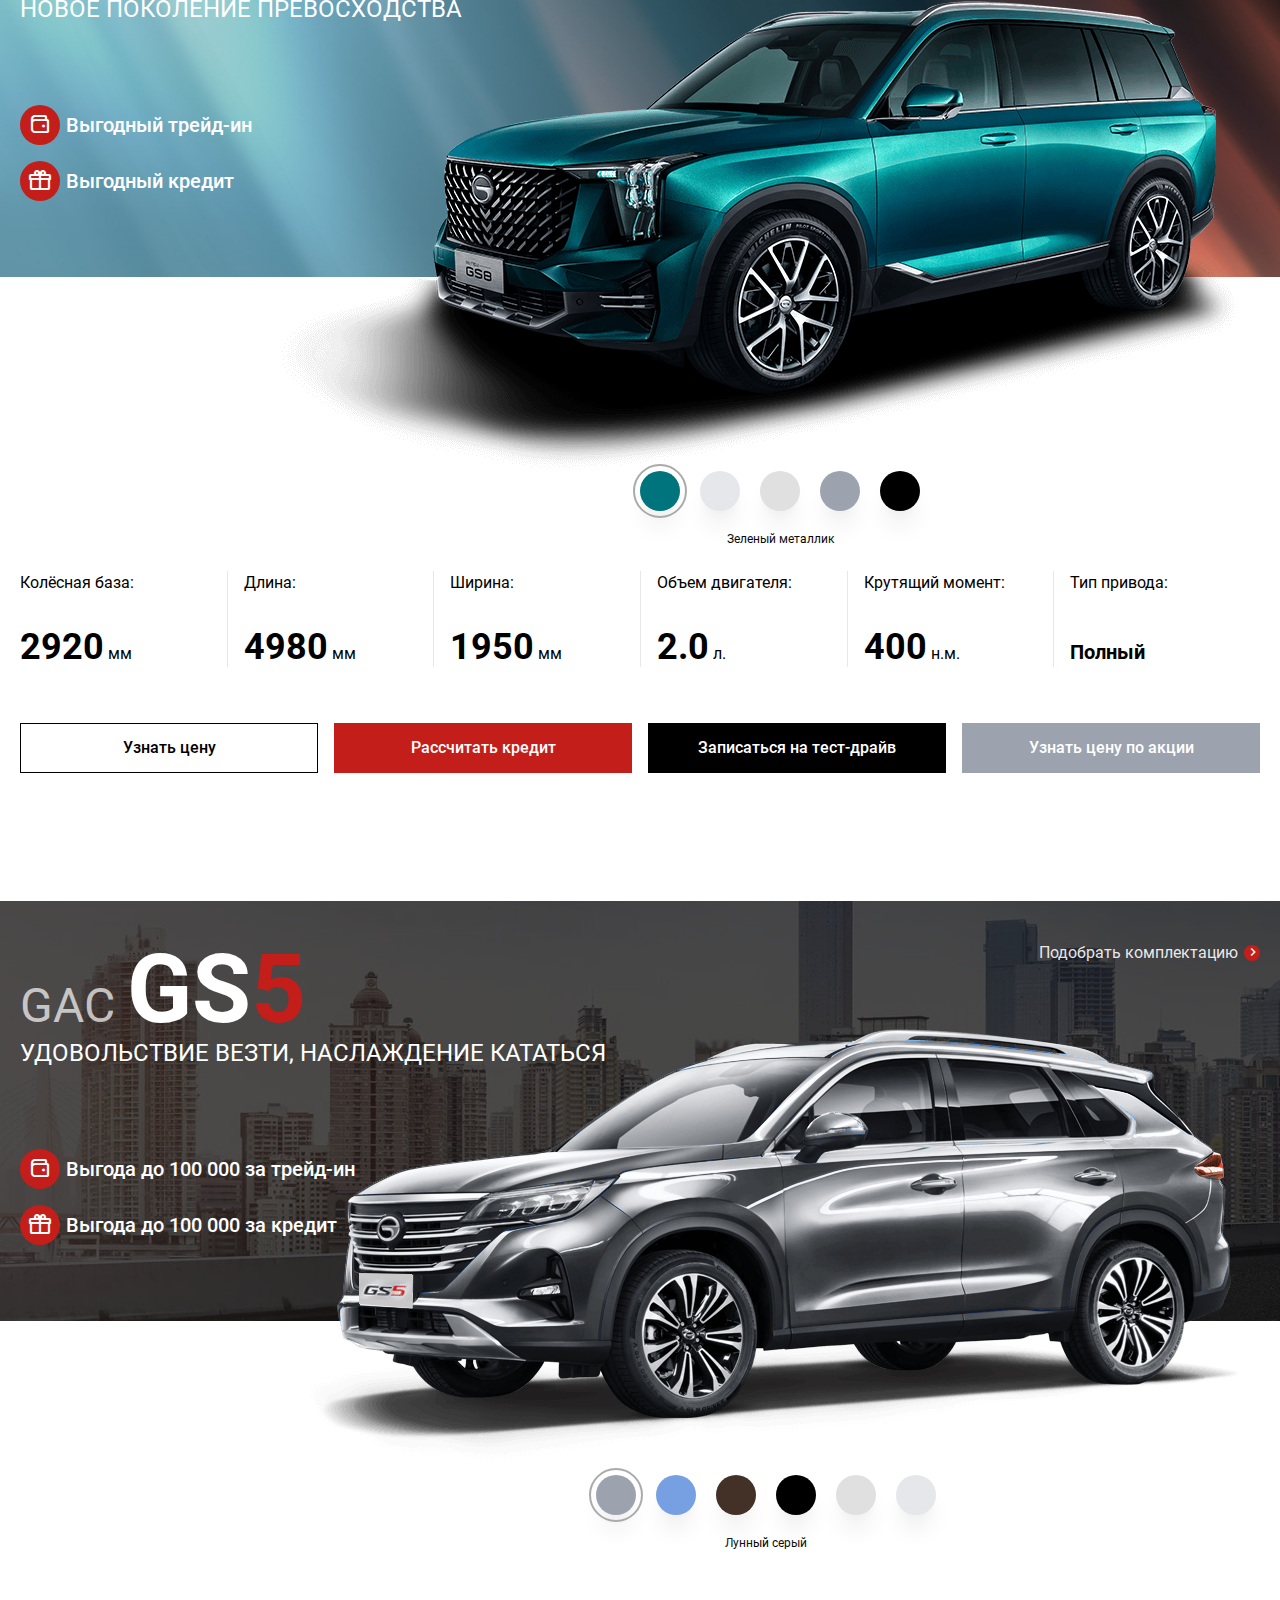
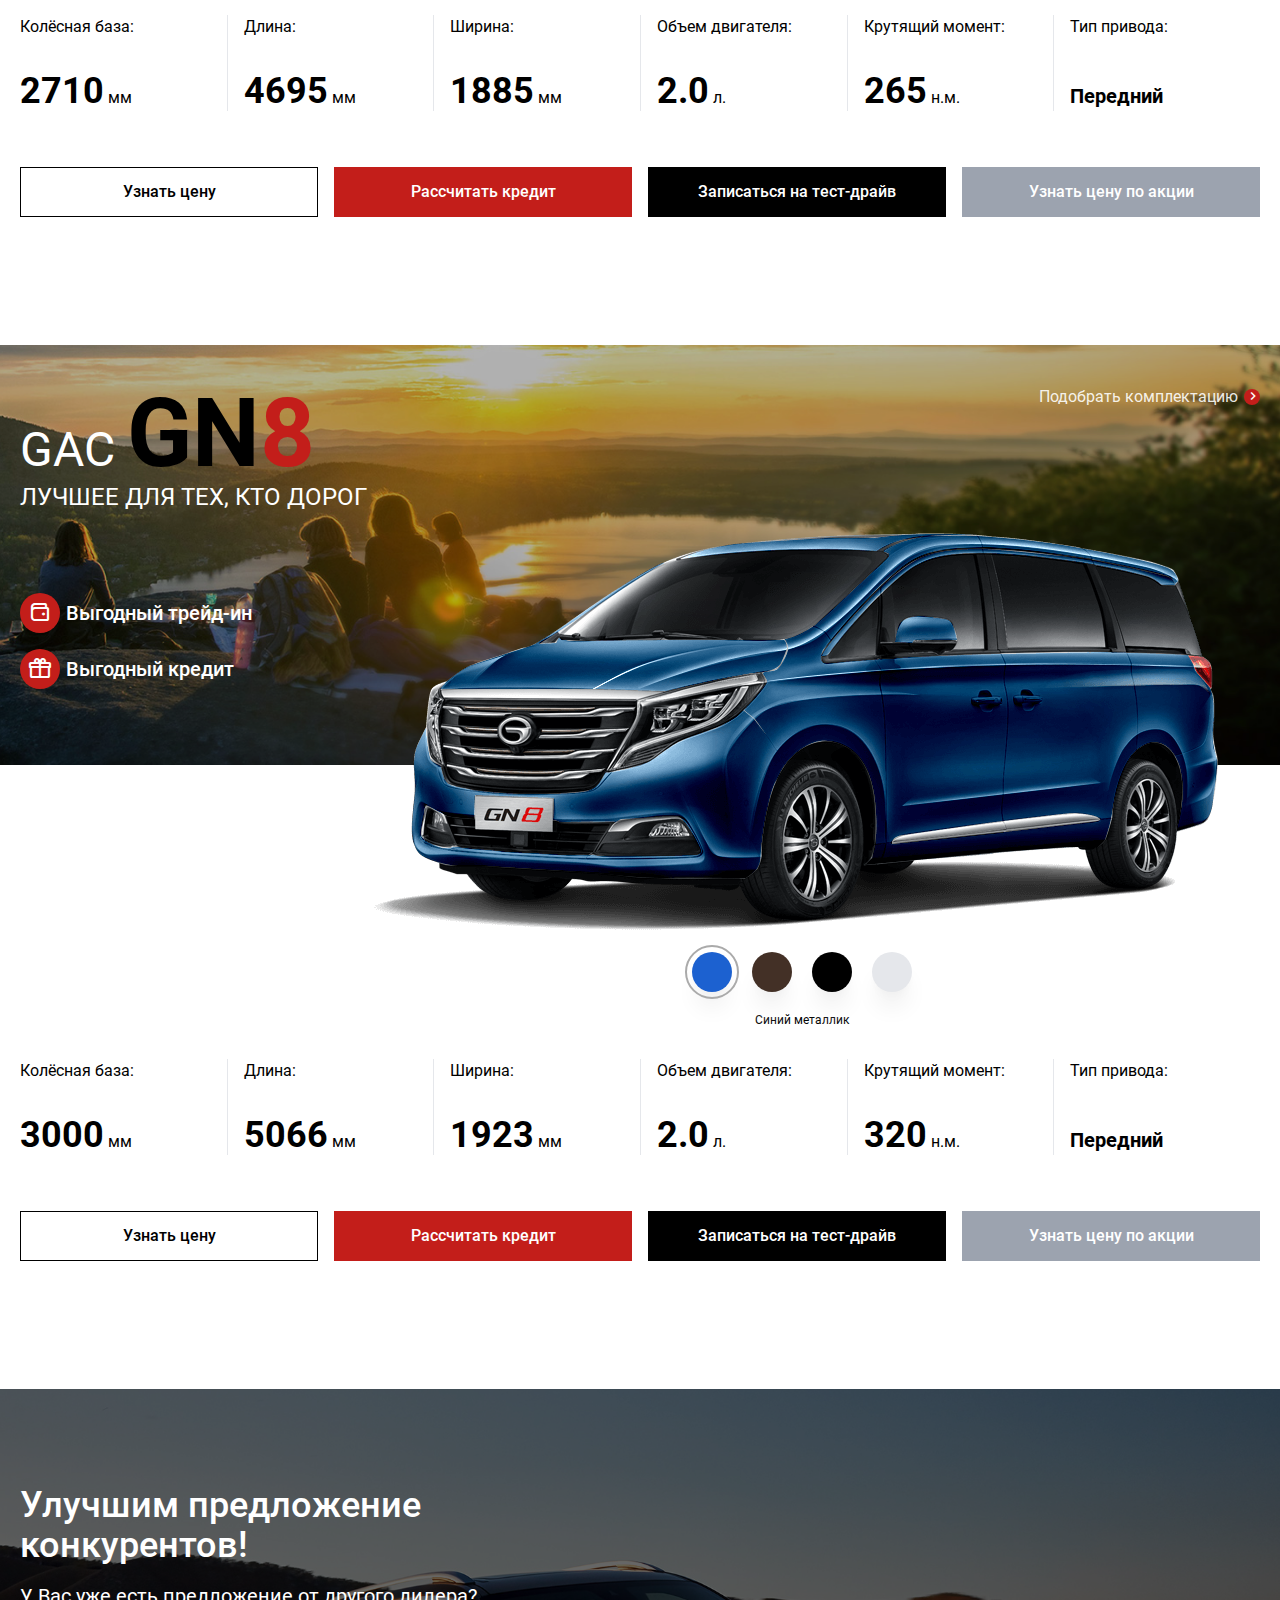
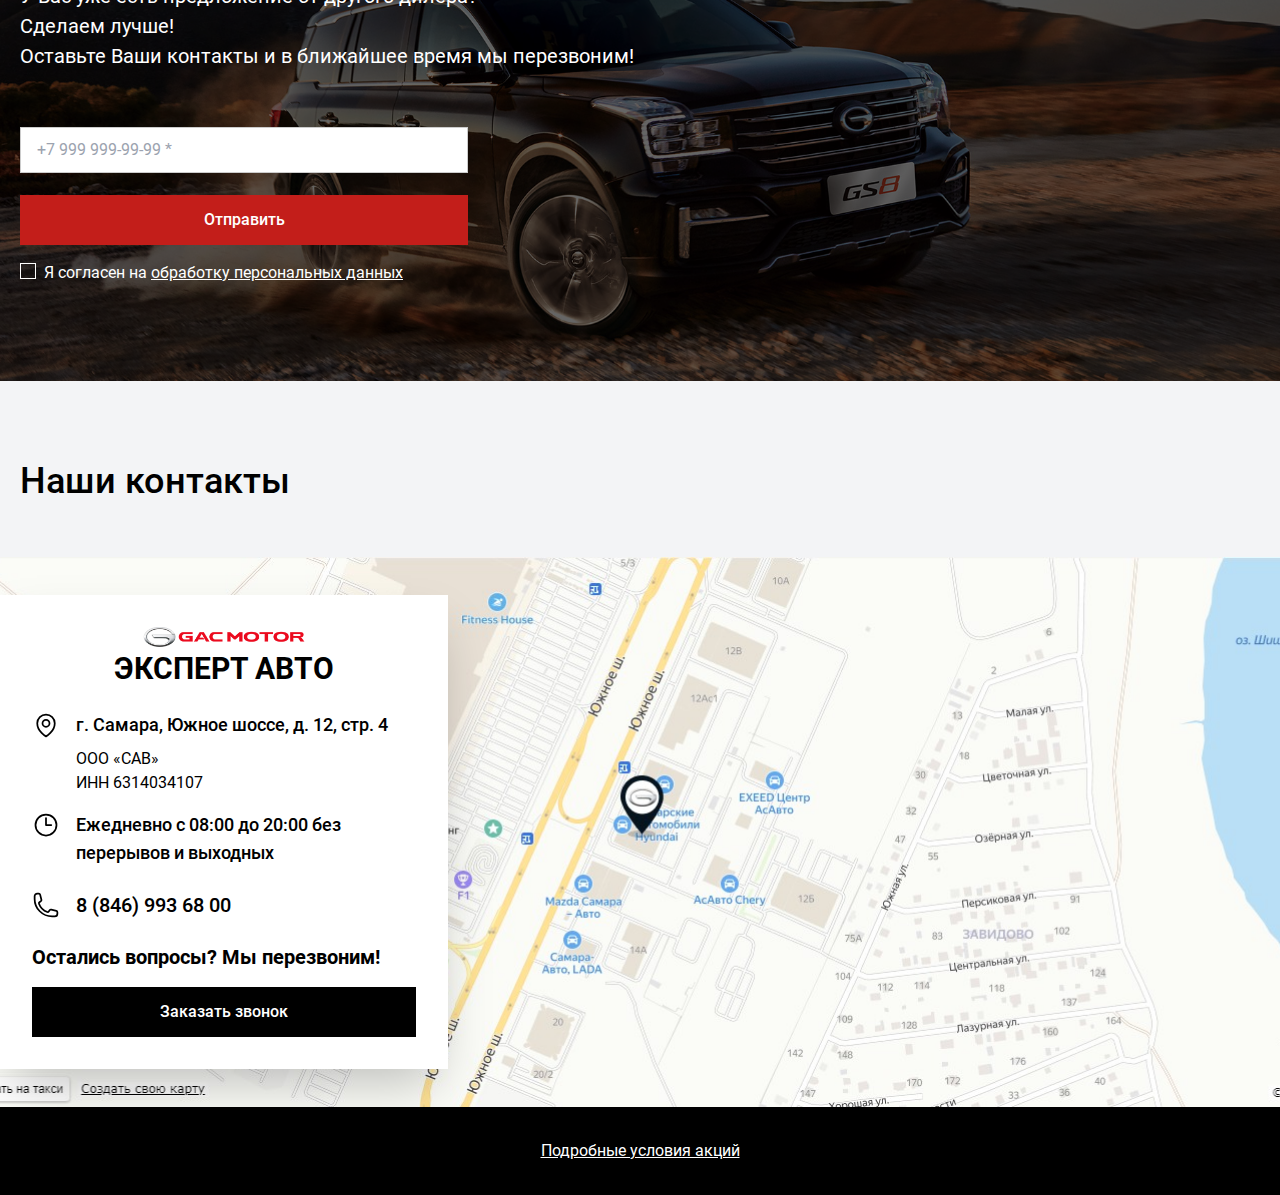
==== commit 94560d49: "Deploying to gh-pages from @ alexsab-ru/gac-smr@8d8523cac805eb36686830db7c5663ffa0a02c10 🚀" ====
--- a/index.html
+++ b/index.html
@@ -20,10 +20,10 @@
 			data-n-head="ssr"
 			rel="icon"
 			type="image/x-icon"
-			href="/img/favicon.ico"
+			href="./img/favicon.ico"
 		/>
 
-		<link href="/src/css/app.scss" rel="stylesheet" />
+		
 
 		<!-- Google Tag Manager -->
 		<script>(function(w,d,s,l,i){w[l]=w[l]||[];w[l].push({'gtm.start':
@@ -32,6 +32,8 @@
 		'https://www.googletagmanager.com/gtm.js?id='+i+dl;f.parentNode.insertBefore(j,f);
 		})(window,document,'script','dataLayer','GTM-NMDLDB3F');</script>
 		<!-- End Google Tag Manager -->
+		<script type="module" crossorigin src="./assets/main-2a25fc7b.js"></script>
+		<link rel="stylesheet" href="./assets/index-297cf028.css">
 	</head>
 
 	<body>
@@ -48,7 +50,7 @@
 				>
 					<div class="flex items-center flex-nowrap justify-center flex-row gap-2 sm:gap-3 max-[521px]:pb-2">
 						<div class="pr-2 sm:pr-3 border-r border-r-[#628788]">
-							<img src="/img/logo.png" class="max-h-6" alt="Gac Motor" />
+							<img src="./img/logo.png" class="max-h-6" alt="Gac Motor" />
 						</div>
 						<div
 							class="text-lg sm:text-2xl lg:text-3xl leading-none uppercase"
@@ -102,7 +104,7 @@
 								</div>
 								</div>
 							</div>
-							<video muted autoplay loop poster="/img/banners/1.jpg" class="absolute inset-0 h-full object-cover">
+							<video muted autoplay loop poster="./img/banners/1.jpg" class="absolute inset-0 h-full object-cover">
 								<source src="https://alexsab.ru/video/gac-gs8-onlycar-compress.mov" type="video/mp4">
 							</video>
 						</div>
@@ -135,19 +137,19 @@
 							<span class="text-xl sm:text-5xl uppercase font-bold transition-colors duration-500 group-hover:text-accent">GS8&nbsp;II</span>
 						</div>
 						<div class="flex-grow flex items-center justify-center">
-							<img src="/img/models/gs8ii.png" class="scale-100 transition-transform duration-500 in-expo group-hover:scale-105" alt="GS8 II">
+							<img src="./img/models/gs8ii.png" class="scale-100 transition-transform duration-500 in-expo group-hover:scale-105" alt="GS8 II">
 						</div>
 						<div class="flex max-sm:flex-col sm:mt-10 sm:divide-x">
 							<div class="flex-1 py-1.5 sm:py-0 sm:p-4 flex sm:flex-col items-center gap-0.5 sm:gap-2">
-								<img src="/img/icons/icon-seats.png" class="w-5 sm:w-auto" />
+								<img src="./img/icons/icon-seats.png" class="w-5 sm:w-auto" />
 								<span>7 мест</span>
 							</div>
 							<div class="flex-1 py-1.5 sm:py-0 sm:p-4 flex sm:flex-col items-center gap-0.5 sm:gap-2">
-								<img src="/img/icons/icon-petrol.png" class="w-5 sm:w-auto" />
+								<img src="./img/icons/icon-petrol.png" class="w-5 sm:w-auto" />
 								<span>Бензин</span>
 							</div>
 							<div class="flex-1 py-1.5 sm:py-0 sm:p-4 flex sm:flex-col items-center gap-0.5 sm:gap-2">
-								<img src="/img/icons/icon-auto.png" class="w-5 sm:w-auto" />
+								<img src="./img/icons/icon-auto.png" class="w-5 sm:w-auto" />
 								<span>AT</span>
 							</div>
 						</div>
@@ -158,19 +160,19 @@
 							<span class="block text-xs sm:text-xl text-black/80 mt-3">Выгода до 300 000 ₽</span>
 						</div>
 						<div class="flex-grow flex items-center justify-center">
-							<img src="/img/models/gs8.png" class="scale-100 transition-transform duration-500 in-expo group-hover:scale-105" alt="GS8">
+							<img src="./img/models/gs8.png" class="scale-100 transition-transform duration-500 in-expo group-hover:scale-105" alt="GS8">
 						</div>
 						<div class="flex max-sm:flex-col sm:mt-10 sm:divide-x">
 							<div class="flex-1 py-1.5 sm:py-0 sm:p-4 flex sm:flex-col items-center gap-0.5 sm:gap-2">
-								<img src="/img/icons/icon-seats.png" class="w-5 sm:w-auto" />
+								<img src="./img/icons/icon-seats.png" class="w-5 sm:w-auto" />
 								<span>7 мест</span>
 							</div>
 							<div class="flex-1 py-1.5 sm:py-0 sm:p-4 flex sm:flex-col items-center gap-0.5 sm:gap-2">
-								<img src="/img/icons/icon-petrol.png" class="w-5 sm:w-auto" />
+								<img src="./img/icons/icon-petrol.png" class="w-5 sm:w-auto" />
 								<span>Бензин</span>
 							</div>
 							<div class="flex-1 py-1.5 sm:py-0 sm:p-4 flex sm:flex-col items-center gap-0.5 sm:gap-2">
-								<img src="/img/icons/icon-auto.png" class="w-5 sm:w-auto" />
+								<img src="./img/icons/icon-auto.png" class="w-5 sm:w-auto" />
 								<span>AT</span>
 							</div>
 						</div>
@@ -181,19 +183,19 @@
 							<span class="block text-xs sm:text-xl text-black/80 mt-3">Выгода до 200 000 ₽</span>
 						</div>
 						<div class="flex-grow flex items-center justify-center">
-							<img src="/img/models/gs5.png" class="scale-100 transition-transform duration-500 in-expo group-hover:scale-105" alt="GS5">
+							<img src="./img/models/gs5.png" class="scale-100 transition-transform duration-500 in-expo group-hover:scale-105" alt="GS5">
 						</div>
 						<div class="flex max-sm:flex-col sm:mt-10 sm:divide-x">
 							<div class="flex-1 py-1.5 sm:py-0 sm:p-4 flex sm:flex-col items-center gap-0.5 sm:gap-2">
-								<img src="/img/icons/icon-seats.png" class="w-5 sm:w-auto" />
+								<img src="./img/icons/icon-seats.png" class="w-5 sm:w-auto" />
 								<span>5 мест</span>
 							</div>
 							<div class="flex-1 py-1.5 sm:py-0 sm:p-4 flex sm:flex-col items-center gap-0.5 sm:gap-2">
-								<img src="/img/icons/icon-petrol.png" class="w-5 sm:w-auto" />
+								<img src="./img/icons/icon-petrol.png" class="w-5 sm:w-auto" />
 								<span>Бензин</span>
 							</div>
 							<div class="flex-1 py-1.5 sm:py-0 sm:p-4 flex sm:flex-col items-center gap-0.5 sm:gap-2">
-								<img src="/img/icons/icon-auto.png" class="w-5 sm:w-auto" />
+								<img src="./img/icons/icon-auto.png" class="w-5 sm:w-auto" />
 								<span>MT/AT</span>
 							</div>
 						</div>
@@ -203,19 +205,19 @@
 							<span class="text-xl sm:text-5xl uppercase font-bold transition-colors duration-500 group-hover:text-accent">GN8</span>
 						</div>
 						<div class="flex-grow flex items-center justify-center">
-							<img src="/img/models/gn8.png" class="scale-100 transition-transform duration-500 in-expo group-hover:scale-105" alt="GN8">
+							<img src="./img/models/gn8.png" class="scale-100 transition-transform duration-500 in-expo group-hover:scale-105" alt="GN8">
 						</div>
 						<div class="flex max-sm:flex-col sm:mt-10 sm:divide-x">
 							<div class="flex-1 py-1.5 sm:py-0 sm:p-4 flex sm:flex-col items-center gap-0.5 sm:gap-2">
-								<img src="/img/icons/icon-seats.png" class="w-5 sm:w-auto" />
+								<img src="./img/icons/icon-seats.png" class="w-5 sm:w-auto" />
 								<span>7 мест</span>
 							</div>
 							<div class="flex-1 py-1.5 sm:py-0 sm:p-4 flex sm:flex-col items-center gap-0.5 sm:gap-2">
-								<img src="/img/icons/icon-petrol.png" class="w-5 sm:w-auto" />
+								<img src="./img/icons/icon-petrol.png" class="w-5 sm:w-auto" />
 								<span>Бензин</span>
 							</div>
 							<div class="flex-1 py-1.5 sm:py-0 sm:p-4 flex sm:flex-col items-center gap-0.5 sm:gap-2">
-								<img src="/img/icons/icon-auto.png" class="w-5 sm:w-auto" />
+								<img src="./img/icons/icon-auto.png" class="w-5 sm:w-auto" />
 								<span>AT</span>
 							</div>
 						</div>
@@ -229,14 +231,14 @@
 		<!-- GS8 II -->
 		<section class="relative pb-20 xl:pb-32 z-[1] model" data-dir="gs8ii" id="gs8-2">
 			<img
-				src="/img/gs8ii/bg.jpg"
+				src="./img/gs8ii/bg.jpg"
 				class="absolute w-full h-[420px] object-cover z-[-1]"
 			/>
 			<div
 				class="hidden md:block absolute right-0 md:top-60 lg:top-48 xl:top-32 2xl:top-24 sm:max-w-[50%] md:max-w-[550px] lg:max-w-3xl xl:max-w-5xl 2xl:max-w-6xl"
 			>
 				<img
-					src="/img/gs8ii/green.png"
+					src="./img/gs8ii/green.png"
 					class="w-full h-auto color-img-preview"
 					alt="GS8-II"
 				/>
@@ -333,7 +335,7 @@
 
 				<div class="block md:hidden mb-10 mt-3">
 					<img
-						src="/img/gs8ii/green.png"
+						src="./img/gs8ii/green.png"
 						class="w-full h-auto color-img-preview"
 						alt="GAC GS8-II"
 					/>
@@ -444,7 +446,7 @@
 		<!-- GS8 -->
 		<section class="relative pb-20 xl:pb-32 z-[1] model hidden" data-dir="gs8" id="gs8">
 			<img
-				src="/img/gs8/bg.jpg"
+				src="./img/gs8/bg.jpg"
 				class="absolute w-full h-[420px] object-cover z-[-1]"
 			/>
 			<div class="absolute w-full h-[420px] inset-0 z-[-1] bg-black/50"></div>
@@ -452,7 +454,7 @@
 				class="hidden md:block absolute right-0 md:top-60 lg:top-48 xl:top-32 2xl:top-24 sm:max-w-[50%] md:max-w-[550px] lg:max-w-3xl xl:max-w-5xl 2xl:max-w-6xl"
 			>
 				<img
-					src="/img/gs8/gray.png"
+					src="./img/gs8/gray.png"
 					class="w-full h-auto color-img-preview"
 					alt="GS8-II"
 				/>
@@ -555,7 +557,7 @@
 
 				<div class="block md:hidden mb-10 mt-3">
 					<img
-						src="/img/gs8/gray.png"
+						src="./img/gs8/gray.png"
 						class="w-full h-auto color-img-preview"
 						alt="GAC GS8"
 					/>
@@ -672,7 +674,7 @@
 		<!-- GS5 -->
 		<section class="relative pb-20 xl:pb-32 z-[1] model" data-dir="gs5" id="gs5">
 			<img
-				src="/img/gs5/bg.jpg"
+				src="./img/gs5/bg.jpg"
 				class="absolute w-full h-[420px] object-cover z-[-1]"
 			/>
 			<div class="absolute w-full h-[420px] inset-0 z-[-1] bg-black/70"></div>
@@ -680,7 +682,7 @@
 				class="hidden md:block absolute right-10 md:top-60 lg:top-48 xl:top-32 2xl:top-24 sm:max-w-[50%] md:max-w-[550px] lg:max-w-3xl xl:max-w-5xl 2xl:max-w-6xl"
 			>
 				<img
-					src="/img/gs5/gray.png"
+					src="./img/gs5/gray.png"
 					class="w-full h-auto color-img-preview"
 					alt="GS8-II"
 				/>
@@ -785,7 +787,7 @@
 
 				<div class="block md:hidden mb-10 mt-3">
 					<img
-						src="/img/gs5/gray.png"
+						src="./img/gs5/gray.png"
 						class="w-full h-auto color-img-preview"
 						alt="GAC GS5"
 					/>
@@ -904,7 +906,7 @@
 		<!-- GN8 -->
 		<section class="relative pb-20 xl:pb-32 z-[1] model" data-dir="gn8" id="gn8">
 			<img
-				src="/img/gn8/bg.jpg"
+				src="./img/gn8/bg.jpg"
 				class="absolute w-full h-[420px] object-cover z-[-1]"
 			/>
 			<div class="absolute w-full h-[420px] inset-0 z-[-1] bg-black/30"></div>
@@ -912,7 +914,7 @@
 				class="hidden md:block absolute right-0 md:top-52 lg:top-32 xl:top-20 2xl:top-16 sm:max-w-[50%] md:max-w-[550px] lg:max-w-3xl xl:max-w-5xl 2xl:max-w-6xl"
 			>
 				<img
-					src="/img/gn8/blue.png"
+					src="./img/gn8/blue.png"
 					class="w-full h-auto color-img-preview"
 					alt="GN8"
 				/>
@@ -1003,7 +1005,7 @@
 
 				<div class="block md:hidden mb-10 -mt-4">
 					<img
-						src="/img/gn8/blue.png"
+						src="./img/gn8/blue.png"
 						class="w-full h-auto color-img-preview"
 						alt="GN8"
 					/>
@@ -1173,7 +1175,7 @@
 					<div
 						class="flex items-center flex-col gap-1 mb-6"
 					>
-						<img src="/img/logo.png" class="max-h-5" alt="Gac Motor" />
+						<img src="./img/logo.png" class="max-h-5" alt="Gac Motor" />
 						<div
 							class="text-xl sm:text-3xl font-bold leading-none uppercase"
 						>
@@ -1403,7 +1405,7 @@
 		</div>
 		<!-- END MODALS -->
 
-		<script type="module" src="/src/js/app.js"></script>
+		
 
 	</body>
 </html>
--- a/assets/index-297cf028.css
+++ b/assets/index-297cf028.css
@@ -0,0 +1 @@
+@font-face{font-family:Material Design Icons;src:url(./materialdesignicons-webfont-67d24abe.eot?v=7.2.96);src:url(./materialdesignicons-webfont-67d24abe.eot?#iefix&v=7.2.96) format("embedded-opentype"),url(./materialdesignicons-webfont-c1c004a9.woff2?v=7.2.96) format("woff2"),url(./materialdesignicons-webfont-80bb28b3.woff?v=7.2.96) format("woff"),url(./materialdesignicons-webfont-a58ecb54.ttf?v=7.2.96) format("truetype");font-weight:400;font-style:normal}.mdi:before,.mdi-set{display:inline-block;font: 24px/1 Material Design Icons;font-size:inherit;text-rendering:auto;line-height:inherit;-webkit-font-smoothing:antialiased;-moz-osx-font-smoothing:grayscale}.mdi-ab-testing:before{content:"󰇉"}.mdi-abacus:before{content:"󱛠"}.mdi-abjad-arabic:before{content:"󱌨"}.mdi-abjad-hebrew:before{content:"󱌩"}.mdi-abugida-devanagari:before{content:"󱌪"}.mdi-abugida-thai:before{content:"󱌫"}.mdi-access-point:before{content:"󰀃"}.mdi-access-point-check:before{content:"󱔸"}.mdi-access-point-minus:before{content:"󱔹"}.mdi-access-point-network:before{content:"󰀂"}.mdi-access-point-network-off:before{content:"󰯡"}.mdi-access-point-off:before{content:"󱔑"}.mdi-access-point-plus:before{content:"󱔺"}.mdi-access-point-remove:before{content:"󱔻"}.mdi-account:before{content:"󰀄"}.mdi-account-alert:before{content:"󰀅"}.mdi-account-alert-outline:before{content:"󰭐"}.mdi-account-arrow-down:before{content:"󱡨"}.mdi-account-arrow-down-outline:before{content:"󱡩"}.mdi-account-arrow-left:before{content:"󰭑"}.mdi-account-arrow-left-outline:before{content:"󰭒"}.mdi-account-arrow-right:before{content:"󰭓"}.mdi-account-arrow-right-outline:before{content:"󰭔"}.mdi-account-arrow-up:before{content:"󱡧"}.mdi-account-arrow-up-outline:before{content:"󱡪"}.mdi-account-badge:before{content:"󱬊"}.mdi-account-badge-outline:before{content:"󱬋"}.mdi-account-box:before{content:"󰀆"}.mdi-account-box-multiple:before{content:"󰤴"}.mdi-account-box-multiple-outline:before{content:"󱀊"}.mdi-account-box-outline:before{content:"󰀇"}.mdi-account-cancel:before{content:"󱋟"}.mdi-account-cancel-outline:before{content:"󱋠"}.mdi-account-card:before{content:"󱮤"}.mdi-account-card-outline:before{content:"󱮥"}.mdi-account-cash:before{content:"󱂗"}.mdi-account-cash-outline:before{content:"󱂘"}.mdi-account-check:before{content:"󰀈"}.mdi-account-check-outline:before{content:"󰯢"}.mdi-account-child:before{content:"󰪉"}.mdi-account-child-circle:before{content:"󰪊"}.mdi-account-child-outline:before{content:"󱃈"}.mdi-account-circle:before{content:"󰀉"}.mdi-account-circle-outline:before{content:"󰭕"}.mdi-account-clock:before{content:"󰭖"}.mdi-account-clock-outline:before{content:"󰭗"}.mdi-account-cog:before{content:"󱍰"}.mdi-account-cog-outline:before{content:"󱍱"}.mdi-account-convert:before{content:"󰀊"}.mdi-account-convert-outline:before{content:"󱌁"}.mdi-account-cowboy-hat:before{content:"󰺛"}.mdi-account-cowboy-hat-outline:before{content:"󱟳"}.mdi-account-credit-card:before{content:"󱮦"}.mdi-account-credit-card-outline:before{content:"󱮧"}.mdi-account-details:before{content:"󰘱"}.mdi-account-details-outline:before{content:"󱍲"}.mdi-account-edit:before{content:"󰚼"}.mdi-account-edit-outline:before{content:"󰿻"}.mdi-account-eye:before{content:"󰐠"}.mdi-account-eye-outline:before{content:"󱉻"}.mdi-account-filter:before{content:"󰤶"}.mdi-account-filter-outline:before{content:"󰾝"}.mdi-account-group:before{content:"󰡉"}.mdi-account-group-outline:before{content:"󰭘"}.mdi-account-hard-hat:before{content:"󰖵"}.mdi-account-hard-hat-outline:before{content:"󱨟"}.mdi-account-heart:before{content:"󰢙"}.mdi-account-heart-outline:before{content:"󰯣"}.mdi-account-injury:before{content:"󱠕"}.mdi-account-injury-outline:before{content:"󱠖"}.mdi-account-key:before{content:"󰀋"}.mdi-account-key-outline:before{content:"󰯤"}.mdi-account-lock:before{content:"󱅞"}.mdi-account-lock-open:before{content:"󱥠"}.mdi-account-lock-open-outline:before{content:"󱥡"}.mdi-account-lock-outline:before{content:"󱅟"}.mdi-account-minus:before{content:"󰀍"}.mdi-account-minus-outline:before{content:"󰫬"}.mdi-account-multiple:before{content:"󰀎"}.mdi-account-multiple-check:before{content:"󰣅"}.mdi-account-multiple-check-outline:before{content:"󱇾"}.mdi-account-multiple-minus:before{content:"󰗓"}.mdi-account-multiple-minus-outline:before{content:"󰯥"}.mdi-account-multiple-outline:before{content:"󰀏"}.mdi-account-multiple-plus:before{content:"󰀐"}.mdi-account-multiple-plus-outline:before{content:"󰠀"}.mdi-account-multiple-remove:before{content:"󱈊"}.mdi-account-multiple-remove-outline:before{content:"󱈋"}.mdi-account-music:before{content:"󰠃"}.mdi-account-music-outline:before{content:"󰳩"}.mdi-account-network:before{content:"󰀑"}.mdi-account-network-off:before{content:"󱫱"}.mdi-account-network-off-outline:before{content:"󱫲"}.mdi-account-network-outline:before{content:"󰯦"}.mdi-account-off:before{content:"󰀒"}.mdi-account-off-outline:before{content:"󰯧"}.mdi-account-outline:before{content:"󰀓"}.mdi-account-plus:before{content:"󰀔"}.mdi-account-plus-outline:before{content:"󰠁"}.mdi-account-question:before{content:"󰭙"}.mdi-account-question-outline:before{content:"󰭚"}.mdi-account-reactivate:before{content:"󱔫"}.mdi-account-reactivate-outline:before{content:"󱔬"}.mdi-account-remove:before{content:"󰀕"}.mdi-account-remove-outline:before{content:"󰫭"}.mdi-account-school:before{content:"󱨠"}.mdi-account-school-outline:before{content:"󱨡"}.mdi-account-search:before{content:"󰀖"}.mdi-account-search-outline:before{content:"󰤵"}.mdi-account-settings:before{content:"󰘰"}.mdi-account-settings-outline:before{content:"󱃉"}.mdi-account-star:before{content:"󰀗"}.mdi-account-star-outline:before{content:"󰯨"}.mdi-account-supervisor:before{content:"󰪋"}.mdi-account-supervisor-circle:before{content:"󰪌"}.mdi-account-supervisor-circle-outline:before{content:"󱓬"}.mdi-account-supervisor-outline:before{content:"󱄭"}.mdi-account-switch:before{content:"󰀙"}.mdi-account-switch-outline:before{content:"󰓋"}.mdi-account-sync:before{content:"󱤛"}.mdi-account-sync-outline:before{content:"󱤜"}.mdi-account-tag:before{content:"󱰛"}.mdi-account-tag-outline:before{content:"󱰜"}.mdi-account-tie:before{content:"󰳣"}.mdi-account-tie-hat:before{content:"󱢘"}.mdi-account-tie-hat-outline:before{content:"󱢙"}.mdi-account-tie-outline:before{content:"󱃊"}.mdi-account-tie-voice:before{content:"󱌈"}.mdi-account-tie-voice-off:before{content:"󱌊"}.mdi-account-tie-voice-off-outline:before{content:"󱌋"}.mdi-account-tie-voice-outline:before{content:"󱌉"}.mdi-account-tie-woman:before{content:"󱪌"}.mdi-account-voice:before{content:"󰗋"}.mdi-account-voice-off:before{content:"󰻔"}.mdi-account-wrench:before{content:"󱢚"}.mdi-account-wrench-outline:before{content:"󱢛"}.mdi-adjust:before{content:"󰀚"}.mdi-advertisements:before{content:"󱤪"}.mdi-advertisements-off:before{content:"󱤫"}.mdi-air-conditioner:before{content:"󰀛"}.mdi-air-filter:before{content:"󰵃"}.mdi-air-horn:before{content:"󰶬"}.mdi-air-humidifier:before{content:"󱂙"}.mdi-air-humidifier-off:before{content:"󱑦"}.mdi-air-purifier:before{content:"󰵄"}.mdi-air-purifier-off:before{content:"󱭗"}.mdi-airbag:before{content:"󰯩"}.mdi-airballoon:before{content:"󰀜"}.mdi-airballoon-outline:before{content:"󱀋"}.mdi-airplane:before{content:"󰀝"}.mdi-airplane-alert:before{content:"󱡺"}.mdi-airplane-check:before{content:"󱡻"}.mdi-airplane-clock:before{content:"󱡼"}.mdi-airplane-cog:before{content:"󱡽"}.mdi-airplane-edit:before{content:"󱡾"}.mdi-airplane-landing:before{content:"󰗔"}.mdi-airplane-marker:before{content:"󱡿"}.mdi-airplane-minus:before{content:"󱢀"}.mdi-airplane-off:before{content:"󰀞"}.mdi-airplane-plus:before{content:"󱢁"}.mdi-airplane-remove:before{content:"󱢂"}.mdi-airplane-search:before{content:"󱢃"}.mdi-airplane-settings:before{content:"󱢄"}.mdi-airplane-takeoff:before{content:"󰗕"}.mdi-airport:before{content:"󰡋"}.mdi-alarm:before{content:"󰀠"}.mdi-alarm-bell:before{content:"󰞎"}.mdi-alarm-check:before{content:"󰀡"}.mdi-alarm-light:before{content:"󰞏"}.mdi-alarm-light-off:before{content:"󱜞"}.mdi-alarm-light-off-outline:before{content:"󱜟"}.mdi-alarm-light-outline:before{content:"󰯪"}.mdi-alarm-multiple:before{content:"󰀢"}.mdi-alarm-note:before{content:"󰹱"}.mdi-alarm-note-off:before{content:"󰹲"}.mdi-alarm-off:before{content:"󰀣"}.mdi-alarm-panel:before{content:"󱗄"}.mdi-alarm-panel-outline:before{content:"󱗅"}.mdi-alarm-plus:before{content:"󰀤"}.mdi-alarm-snooze:before{content:"󰚎"}.mdi-album:before{content:"󰀥"}.mdi-alert:before{content:"󰀦"}.mdi-alert-box:before{content:"󰀧"}.mdi-alert-box-outline:before{content:"󰳤"}.mdi-alert-circle:before{content:"󰀨"}.mdi-alert-circle-check:before{content:"󱇭"}.mdi-alert-circle-check-outline:before{content:"󱇮"}.mdi-alert-circle-outline:before{content:"󰗖"}.mdi-alert-decagram:before{content:"󰚽"}.mdi-alert-decagram-outline:before{content:"󰳥"}.mdi-alert-minus:before{content:"󱒻"}.mdi-alert-minus-outline:before{content:"󱒾"}.mdi-alert-octagon:before{content:"󰀩"}.mdi-alert-octagon-outline:before{content:"󰳦"}.mdi-alert-octagram:before{content:"󰝧"}.mdi-alert-octagram-outline:before{content:"󰳧"}.mdi-alert-outline:before{content:"󰀪"}.mdi-alert-plus:before{content:"󱒺"}.mdi-alert-plus-outline:before{content:"󱒽"}.mdi-alert-remove:before{content:"󱒼"}.mdi-alert-remove-outline:before{content:"󱒿"}.mdi-alert-rhombus:before{content:"󱇎"}.mdi-alert-rhombus-outline:before{content:"󱇏"}.mdi-alien:before{content:"󰢚"}.mdi-alien-outline:before{content:"󱃋"}.mdi-align-horizontal-center:before{content:"󱇃"}.mdi-align-horizontal-distribute:before{content:"󱥢"}.mdi-align-horizontal-left:before{content:"󱇂"}.mdi-align-horizontal-right:before{content:"󱇄"}.mdi-align-vertical-bottom:before{content:"󱇅"}.mdi-align-vertical-center:before{content:"󱇆"}.mdi-align-vertical-distribute:before{content:"󱥣"}.mdi-align-vertical-top:before{content:"󱇇"}.mdi-all-inclusive:before{content:"󰚾"}.mdi-all-inclusive-box:before{content:"󱢍"}.mdi-all-inclusive-box-outline:before{content:"󱢎"}.mdi-allergy:before{content:"󱉘"}.mdi-alpha:before{content:"󰀫"}.mdi-alpha-a:before{content:"󰫮"}.mdi-alpha-a-box:before{content:"󰬈"}.mdi-alpha-a-box-outline:before{content:"󰯫"}.mdi-alpha-a-circle:before{content:"󰯬"}.mdi-alpha-a-circle-outline:before{content:"󰯭"}.mdi-alpha-b:before{content:"󰫯"}.mdi-alpha-b-box:before{content:"󰬉"}.mdi-alpha-b-box-outline:before{content:"󰯮"}.mdi-alpha-b-circle:before{content:"󰯯"}.mdi-alpha-b-circle-outline:before{content:"󰯰"}.mdi-alpha-c:before{content:"󰫰"}.mdi-alpha-c-box:before{content:"󰬊"}.mdi-alpha-c-box-outline:before{content:"󰯱"}.mdi-alpha-c-circle:before{content:"󰯲"}.mdi-alpha-c-circle-outline:before{content:"󰯳"}.mdi-alpha-d:before{content:"󰫱"}.mdi-alpha-d-box:before{content:"󰬋"}.mdi-alpha-d-box-outline:before{content:"󰯴"}.mdi-alpha-d-circle:before{content:"󰯵"}.mdi-alpha-d-circle-outline:before{content:"󰯶"}.mdi-alpha-e:before{content:"󰫲"}.mdi-alpha-e-box:before{content:"󰬌"}.mdi-alpha-e-box-outline:before{content:"󰯷"}.mdi-alpha-e-circle:before{content:"󰯸"}.mdi-alpha-e-circle-outline:before{content:"󰯹"}.mdi-alpha-f:before{content:"󰫳"}.mdi-alpha-f-box:before{content:"󰬍"}.mdi-alpha-f-box-outline:before{content:"󰯺"}.mdi-alpha-f-circle:before{content:"󰯻"}.mdi-alpha-f-circle-outline:before{content:"󰯼"}.mdi-alpha-g:before{content:"󰫴"}.mdi-alpha-g-box:before{content:"󰬎"}.mdi-alpha-g-box-outline:before{content:"󰯽"}.mdi-alpha-g-circle:before{content:"󰯾"}.mdi-alpha-g-circle-outline:before{content:"󰯿"}.mdi-alpha-h:before{content:"󰫵"}.mdi-alpha-h-box:before{content:"󰬏"}.mdi-alpha-h-box-outline:before{content:"󰰀"}.mdi-alpha-h-circle:before{content:"󰰁"}.mdi-alpha-h-circle-outline:before{content:"󰰂"}.mdi-alpha-i:before{content:"󰫶"}.mdi-alpha-i-box:before{content:"󰬐"}.mdi-alpha-i-box-outline:before{content:"󰰃"}.mdi-alpha-i-circle:before{content:"󰰄"}.mdi-alpha-i-circle-outline:before{content:"󰰅"}.mdi-alpha-j:before{content:"󰫷"}.mdi-alpha-j-box:before{content:"󰬑"}.mdi-alpha-j-box-outline:before{content:"󰰆"}.mdi-alpha-j-circle:before{content:"󰰇"}.mdi-alpha-j-circle-outline:before{content:"󰰈"}.mdi-alpha-k:before{content:"󰫸"}.mdi-alpha-k-box:before{content:"󰬒"}.mdi-alpha-k-box-outline:before{content:"󰰉"}.mdi-alpha-k-circle:before{content:"󰰊"}.mdi-alpha-k-circle-outline:before{content:"󰰋"}.mdi-alpha-l:before{content:"󰫹"}.mdi-alpha-l-box:before{content:"󰬓"}.mdi-alpha-l-box-outline:before{content:"󰰌"}.mdi-alpha-l-circle:before{content:"󰰍"}.mdi-alpha-l-circle-outline:before{content:"󰰎"}.mdi-alpha-m:before{content:"󰫺"}.mdi-alpha-m-box:before{content:"󰬔"}.mdi-alpha-m-box-outline:before{content:"󰰏"}.mdi-alpha-m-circle:before{content:"󰰐"}.mdi-alpha-m-circle-outline:before{content:"󰰑"}.mdi-alpha-n:before{content:"󰫻"}.mdi-alpha-n-box:before{content:"󰬕"}.mdi-alpha-n-box-outline:before{content:"󰰒"}.mdi-alpha-n-circle:before{content:"󰰓"}.mdi-alpha-n-circle-outline:before{content:"󰰔"}.mdi-alpha-o:before{content:"󰫼"}.mdi-alpha-o-box:before{content:"󰬖"}.mdi-alpha-o-box-outline:before{content:"󰰕"}.mdi-alpha-o-circle:before{content:"󰰖"}.mdi-alpha-o-circle-outline:before{content:"󰰗"}.mdi-alpha-p:before{content:"󰫽"}.mdi-alpha-p-box:before{content:"󰬗"}.mdi-alpha-p-box-outline:before{content:"󰰘"}.mdi-alpha-p-circle:before{content:"󰰙"}.mdi-alpha-p-circle-outline:before{content:"󰰚"}.mdi-alpha-q:before{content:"󰫾"}.mdi-alpha-q-box:before{content:"󰬘"}.mdi-alpha-q-box-outline:before{content:"󰰛"}.mdi-alpha-q-circle:before{content:"󰰜"}.mdi-alpha-q-circle-outline:before{content:"󰰝"}.mdi-alpha-r:before{content:"󰫿"}.mdi-alpha-r-box:before{content:"󰬙"}.mdi-alpha-r-box-outline:before{content:"󰰞"}.mdi-alpha-r-circle:before{content:"󰰟"}.mdi-alpha-r-circle-outline:before{content:"󰰠"}.mdi-alpha-s:before{content:"󰬀"}.mdi-alpha-s-box:before{content:"󰬚"}.mdi-alpha-s-box-outline:before{content:"󰰡"}.mdi-alpha-s-circle:before{content:"󰰢"}.mdi-alpha-s-circle-outline:before{content:"󰰣"}.mdi-alpha-t:before{content:"󰬁"}.mdi-alpha-t-box:before{content:"󰬛"}.mdi-alpha-t-box-outline:before{content:"󰰤"}.mdi-alpha-t-circle:before{content:"󰰥"}.mdi-alpha-t-circle-outline:before{content:"󰰦"}.mdi-alpha-u:before{content:"󰬂"}.mdi-alpha-u-box:before{content:"󰬜"}.mdi-alpha-u-box-outline:before{content:"󰰧"}.mdi-alpha-u-circle:before{content:"󰰨"}.mdi-alpha-u-circle-outline:before{content:"󰰩"}.mdi-alpha-v:before{content:"󰬃"}.mdi-alpha-v-box:before{content:"󰬝"}.mdi-alpha-v-box-outline:before{content:"󰰪"}.mdi-alpha-v-circle:before{content:"󰰫"}.mdi-alpha-v-circle-outline:before{content:"󰰬"}.mdi-alpha-w:before{content:"󰬄"}.mdi-alpha-w-box:before{content:"󰬞"}.mdi-alpha-w-box-outline:before{content:"󰰭"}.mdi-alpha-w-circle:before{content:"󰰮"}.mdi-alpha-w-circle-outline:before{content:"󰰯"}.mdi-alpha-x:before{content:"󰬅"}.mdi-alpha-x-box:before{content:"󰬟"}.mdi-alpha-x-box-outline:before{content:"󰰰"}.mdi-alpha-x-circle:before{content:"󰰱"}.mdi-alpha-x-circle-outline:before{content:"󰰲"}.mdi-alpha-y:before{content:"󰬆"}.mdi-alpha-y-box:before{content:"󰬠"}.mdi-alpha-y-box-outline:before{content:"󰰳"}.mdi-alpha-y-circle:before{content:"󰰴"}.mdi-alpha-y-circle-outline:before{content:"󰰵"}.mdi-alpha-z:before{content:"󰬇"}.mdi-alpha-z-box:before{content:"󰬡"}.mdi-alpha-z-box-outline:before{content:"󰰶"}.mdi-alpha-z-circle:before{content:"󰰷"}.mdi-alpha-z-circle-outline:before{content:"󰰸"}.mdi-alphabet-aurebesh:before{content:"󱌬"}.mdi-alphabet-cyrillic:before{content:"󱌭"}.mdi-alphabet-greek:before{content:"󱌮"}.mdi-alphabet-latin:before{content:"󱌯"}.mdi-alphabet-piqad:before{content:"󱌰"}.mdi-alphabet-tengwar:before{content:"󱌷"}.mdi-alphabetical:before{content:"󰀬"}.mdi-alphabetical-off:before{content:"󱀌"}.mdi-alphabetical-variant:before{content:"󱀍"}.mdi-alphabetical-variant-off:before{content:"󱀎"}.mdi-altimeter:before{content:"󰗗"}.mdi-ambulance:before{content:"󰀯"}.mdi-ammunition:before{content:"󰳨"}.mdi-ampersand:before{content:"󰪍"}.mdi-amplifier:before{content:"󰀰"}.mdi-amplifier-off:before{content:"󱆵"}.mdi-anchor:before{content:"󰀱"}.mdi-android:before{content:"󰀲"}.mdi-android-studio:before{content:"󰀴"}.mdi-angle-acute:before{content:"󰤷"}.mdi-angle-obtuse:before{content:"󰤸"}.mdi-angle-right:before{content:"󰤹"}.mdi-angular:before{content:"󰚲"}.mdi-angularjs:before{content:"󰚿"}.mdi-animation:before{content:"󰗘"}.mdi-animation-outline:before{content:"󰪏"}.mdi-animation-play:before{content:"󰤺"}.mdi-animation-play-outline:before{content:"󰪐"}.mdi-ansible:before{content:"󱂚"}.mdi-antenna:before{content:"󱄙"}.mdi-anvil:before{content:"󰢛"}.mdi-apache-kafka:before{content:"󱀏"}.mdi-api:before{content:"󱂛"}.mdi-api-off:before{content:"󱉗"}.mdi-apple:before{content:"󰀵"}.mdi-apple-finder:before{content:"󰀶"}.mdi-apple-icloud:before{content:"󰀸"}.mdi-apple-ios:before{content:"󰀷"}.mdi-apple-keyboard-caps:before{content:"󰘲"}.mdi-apple-keyboard-command:before{content:"󰘳"}.mdi-apple-keyboard-control:before{content:"󰘴"}.mdi-apple-keyboard-option:before{content:"󰘵"}.mdi-apple-keyboard-shift:before{content:"󰘶"}.mdi-apple-safari:before{content:"󰀹"}.mdi-application:before{content:"󰣆"}.mdi-application-array:before{content:"󱃵"}.mdi-application-array-outline:before{content:"󱃶"}.mdi-application-braces:before{content:"󱃷"}.mdi-application-braces-outline:before{content:"󱃸"}.mdi-application-brackets:before{content:"󰲋"}.mdi-application-brackets-outline:before{content:"󰲌"}.mdi-application-cog:before{content:"󰙵"}.mdi-application-cog-outline:before{content:"󱕷"}.mdi-application-edit:before{content:"󰂮"}.mdi-application-edit-outline:before{content:"󰘙"}.mdi-application-export:before{content:"󰶭"}.mdi-application-import:before{content:"󰶮"}.mdi-application-outline:before{content:"󰘔"}.mdi-application-parentheses:before{content:"󱃹"}.mdi-application-parentheses-outline:before{content:"󱃺"}.mdi-application-settings:before{content:"󰭠"}.mdi-application-settings-outline:before{content:"󱕕"}.mdi-application-variable:before{content:"󱃻"}.mdi-application-variable-outline:before{content:"󱃼"}.mdi-approximately-equal:before{content:"󰾞"}.mdi-approximately-equal-box:before{content:"󰾟"}.mdi-apps:before{content:"󰀻"}.mdi-apps-box:before{content:"󰵆"}.mdi-arch:before{content:"󰣇"}.mdi-archive:before{content:"󰀼"}.mdi-archive-alert:before{content:"󱓽"}.mdi-archive-alert-outline:before{content:"󱓾"}.mdi-archive-arrow-down:before{content:"󱉙"}.mdi-archive-arrow-down-outline:before{content:"󱉚"}.mdi-archive-arrow-up:before{content:"󱉛"}.mdi-archive-arrow-up-outline:before{content:"󱉜"}.mdi-archive-cancel:before{content:"󱝋"}.mdi-archive-cancel-outline:before{content:"󱝌"}.mdi-archive-check:before{content:"󱝍"}.mdi-archive-check-outline:before{content:"󱝎"}.mdi-archive-clock:before{content:"󱝏"}.mdi-archive-clock-outline:before{content:"󱝐"}.mdi-archive-cog:before{content:"󱝑"}.mdi-archive-cog-outline:before{content:"󱝒"}.mdi-archive-edit:before{content:"󱝓"}.mdi-archive-edit-outline:before{content:"󱝔"}.mdi-archive-eye:before{content:"󱝕"}.mdi-archive-eye-outline:before{content:"󱝖"}.mdi-archive-lock:before{content:"󱝗"}.mdi-archive-lock-open:before{content:"󱝘"}.mdi-archive-lock-open-outline:before{content:"󱝙"}.mdi-archive-lock-outline:before{content:"󱝚"}.mdi-archive-marker:before{content:"󱝛"}.mdi-archive-marker-outline:before{content:"󱝜"}.mdi-archive-minus:before{content:"󱝝"}.mdi-archive-minus-outline:before{content:"󱝞"}.mdi-archive-music:before{content:"󱝟"}.mdi-archive-music-outline:before{content:"󱝠"}.mdi-archive-off:before{content:"󱝡"}.mdi-archive-off-outline:before{content:"󱝢"}.mdi-archive-outline:before{content:"󱈎"}.mdi-archive-plus:before{content:"󱝣"}.mdi-archive-plus-outline:before{content:"󱝤"}.mdi-archive-refresh:before{content:"󱝥"}.mdi-archive-refresh-outline:before{content:"󱝦"}.mdi-archive-remove:before{content:"󱝧"}.mdi-archive-remove-outline:before{content:"󱝨"}.mdi-archive-search:before{content:"󱝩"}.mdi-archive-search-outline:before{content:"󱝪"}.mdi-archive-settings:before{content:"󱝫"}.mdi-archive-settings-outline:before{content:"󱝬"}.mdi-archive-star:before{content:"󱝭"}.mdi-archive-star-outline:before{content:"󱝮"}.mdi-archive-sync:before{content:"󱝯"}.mdi-archive-sync-outline:before{content:"󱝰"}.mdi-arm-flex:before{content:"󰿗"}.mdi-arm-flex-outline:before{content:"󰿖"}.mdi-arrange-bring-forward:before{content:"󰀽"}.mdi-arrange-bring-to-front:before{content:"󰀾"}.mdi-arrange-send-backward:before{content:"󰀿"}.mdi-arrange-send-to-back:before{content:"󰁀"}.mdi-arrow-all:before{content:"󰁁"}.mdi-arrow-bottom-left:before{content:"󰁂"}.mdi-arrow-bottom-left-bold-box:before{content:"󱥤"}.mdi-arrow-bottom-left-bold-box-outline:before{content:"󱥥"}.mdi-arrow-bottom-left-bold-outline:before{content:"󰦷"}.mdi-arrow-bottom-left-thick:before{content:"󰦸"}.mdi-arrow-bottom-left-thin:before{content:"󱦶"}.mdi-arrow-bottom-left-thin-circle-outline:before{content:"󱖖"}.mdi-arrow-bottom-right:before{content:"󰁃"}.mdi-arrow-bottom-right-bold-box:before{content:"󱥦"}.mdi-arrow-bottom-right-bold-box-outline:before{content:"󱥧"}.mdi-arrow-bottom-right-bold-outline:before{content:"󰦹"}.mdi-arrow-bottom-right-thick:before{content:"󰦺"}.mdi-arrow-bottom-right-thin:before{content:"󱦷"}.mdi-arrow-bottom-right-thin-circle-outline:before{content:"󱖕"}.mdi-arrow-collapse:before{content:"󰘕"}.mdi-arrow-collapse-all:before{content:"󰁄"}.mdi-arrow-collapse-down:before{content:"󰞒"}.mdi-arrow-collapse-horizontal:before{content:"󰡌"}.mdi-arrow-collapse-left:before{content:"󰞓"}.mdi-arrow-collapse-right:before{content:"󰞔"}.mdi-arrow-collapse-up:before{content:"󰞕"}.mdi-arrow-collapse-vertical:before{content:"󰡍"}.mdi-arrow-decision:before{content:"󰦻"}.mdi-arrow-decision-auto:before{content:"󰦼"}.mdi-arrow-decision-auto-outline:before{content:"󰦽"}.mdi-arrow-decision-outline:before{content:"󰦾"}.mdi-arrow-down:before{content:"󰁅"}.mdi-arrow-down-bold:before{content:"󰜮"}.mdi-arrow-down-bold-box:before{content:"󰜯"}.mdi-arrow-down-bold-box-outline:before{content:"󰜰"}.mdi-arrow-down-bold-circle:before{content:"󰁇"}.mdi-arrow-down-bold-circle-outline:before{content:"󰁈"}.mdi-arrow-down-bold-hexagon-outline:before{content:"󰁉"}.mdi-arrow-down-bold-outline:before{content:"󰦿"}.mdi-arrow-down-box:before{content:"󰛀"}.mdi-arrow-down-circle:before{content:"󰳛"}.mdi-arrow-down-circle-outline:before{content:"󰳜"}.mdi-arrow-down-drop-circle:before{content:"󰁊"}.mdi-arrow-down-drop-circle-outline:before{content:"󰁋"}.mdi-arrow-down-left:before{content:"󱞡"}.mdi-arrow-down-left-bold:before{content:"󱞢"}.mdi-arrow-down-right:before{content:"󱞣"}.mdi-arrow-down-right-bold:before{content:"󱞤"}.mdi-arrow-down-thick:before{content:"󰁆"}.mdi-arrow-down-thin:before{content:"󱦳"}.mdi-arrow-down-thin-circle-outline:before{content:"󱖙"}.mdi-arrow-expand:before{content:"󰘖"}.mdi-arrow-expand-all:before{content:"󰁌"}.mdi-arrow-expand-down:before{content:"󰞖"}.mdi-arrow-expand-horizontal:before{content:"󰡎"}.mdi-arrow-expand-left:before{content:"󰞗"}.mdi-arrow-expand-right:before{content:"󰞘"}.mdi-arrow-expand-up:before{content:"󰞙"}.mdi-arrow-expand-vertical:before{content:"󰡏"}.mdi-arrow-horizontal-lock:before{content:"󱅛"}.mdi-arrow-left:before{content:"󰁍"}.mdi-arrow-left-bold:before{content:"󰜱"}.mdi-arrow-left-bold-box:before{content:"󰜲"}.mdi-arrow-left-bold-box-outline:before{content:"󰜳"}.mdi-arrow-left-bold-circle:before{content:"󰁏"}.mdi-arrow-left-bold-circle-outline:before{content:"󰁐"}.mdi-arrow-left-bold-hexagon-outline:before{content:"󰁑"}.mdi-arrow-left-bold-outline:before{content:"󰧀"}.mdi-arrow-left-bottom:before{content:"󱞥"}.mdi-arrow-left-bottom-bold:before{content:"󱞦"}.mdi-arrow-left-box:before{content:"󰛁"}.mdi-arrow-left-circle:before{content:"󰳝"}.mdi-arrow-left-circle-outline:before{content:"󰳞"}.mdi-arrow-left-drop-circle:before{content:"󰁒"}.mdi-arrow-left-drop-circle-outline:before{content:"󰁓"}.mdi-arrow-left-right:before{content:"󰹳"}.mdi-arrow-left-right-bold:before{content:"󰹴"}.mdi-arrow-left-right-bold-outline:before{content:"󰧁"}.mdi-arrow-left-thick:before{content:"󰁎"}.mdi-arrow-left-thin:before{content:"󱦱"}.mdi-arrow-left-thin-circle-outline:before{content:"󱖚"}.mdi-arrow-left-top:before{content:"󱞧"}.mdi-arrow-left-top-bold:before{content:"󱞨"}.mdi-arrow-projectile:before{content:"󱡀"}.mdi-arrow-projectile-multiple:before{content:"󱠿"}.mdi-arrow-right:before{content:"󰁔"}.mdi-arrow-right-bold:before{content:"󰜴"}.mdi-arrow-right-bold-box:before{content:"󰜵"}.mdi-arrow-right-bold-box-outline:before{content:"󰜶"}.mdi-arrow-right-bold-circle:before{content:"󰁖"}.mdi-arrow-right-bold-circle-outline:before{content:"󰁗"}.mdi-arrow-right-bold-hexagon-outline:before{content:"󰁘"}.mdi-arrow-right-bold-outline:before{content:"󰧂"}.mdi-arrow-right-bottom:before{content:"󱞩"}.mdi-arrow-right-bottom-bold:before{content:"󱞪"}.mdi-arrow-right-box:before{content:"󰛂"}.mdi-arrow-right-circle:before{content:"󰳟"}.mdi-arrow-right-circle-outline:before{content:"󰳠"}.mdi-arrow-right-drop-circle:before{content:"󰁙"}.mdi-arrow-right-drop-circle-outline:before{content:"󰁚"}.mdi-arrow-right-thick:before{content:"󰁕"}.mdi-arrow-right-thin:before{content:"󱦰"}.mdi-arrow-right-thin-circle-outline:before{content:"󱖘"}.mdi-arrow-right-top:before{content:"󱞫"}.mdi-arrow-right-top-bold:before{content:"󱞬"}.mdi-arrow-split-horizontal:before{content:"󰤻"}.mdi-arrow-split-vertical:before{content:"󰤼"}.mdi-arrow-top-left:before{content:"󰁛"}.mdi-arrow-top-left-bold-box:before{content:"󱥨"}.mdi-arrow-top-left-bold-box-outline:before{content:"󱥩"}.mdi-arrow-top-left-bold-outline:before{content:"󰧃"}.mdi-arrow-top-left-bottom-right:before{content:"󰹵"}.mdi-arrow-top-left-bottom-right-bold:before{content:"󰹶"}.mdi-arrow-top-left-thick:before{content:"󰧄"}.mdi-arrow-top-left-thin:before{content:"󱦵"}.mdi-arrow-top-left-thin-circle-outline:before{content:"󱖓"}.mdi-arrow-top-right:before{content:"󰁜"}.mdi-arrow-top-right-bold-box:before{content:"󱥪"}.mdi-arrow-top-right-bold-box-outline:before{content:"󱥫"}.mdi-arrow-top-right-bold-outline:before{content:"󰧅"}.mdi-arrow-top-right-bottom-left:before{content:"󰹷"}.mdi-arrow-top-right-bottom-left-bold:before{content:"󰹸"}.mdi-arrow-top-right-thick:before{content:"󰧆"}.mdi-arrow-top-right-thin:before{content:"󱦴"}.mdi-arrow-top-right-thin-circle-outline:before{content:"󱖔"}.mdi-arrow-u-down-left:before{content:"󱞭"}.mdi-arrow-u-down-left-bold:before{content:"󱞮"}.mdi-arrow-u-down-right:before{content:"󱞯"}.mdi-arrow-u-down-right-bold:before{content:"󱞰"}.mdi-arrow-u-left-bottom:before{content:"󱞱"}.mdi-arrow-u-left-bottom-bold:before{content:"󱞲"}.mdi-arrow-u-left-top:before{content:"󱞳"}.mdi-arrow-u-left-top-bold:before{content:"󱞴"}.mdi-arrow-u-right-bottom:before{content:"󱞵"}.mdi-arrow-u-right-bottom-bold:before{content:"󱞶"}.mdi-arrow-u-right-top:before{content:"󱞷"}.mdi-arrow-u-right-top-bold:before{content:"󱞸"}.mdi-arrow-u-up-left:before{content:"󱞹"}.mdi-arrow-u-up-left-bold:before{content:"󱞺"}.mdi-arrow-u-up-right:before{content:"󱞻"}.mdi-arrow-u-up-right-bold:before{content:"󱞼"}.mdi-arrow-up:before{content:"󰁝"}.mdi-arrow-up-bold:before{content:"󰜷"}.mdi-arrow-up-bold-box:before{content:"󰜸"}.mdi-arrow-up-bold-box-outline:before{content:"󰜹"}.mdi-arrow-up-bold-circle:before{content:"󰁟"}.mdi-arrow-up-bold-circle-outline:before{content:"󰁠"}.mdi-arrow-up-bold-hexagon-outline:before{content:"󰁡"}.mdi-arrow-up-bold-outline:before{content:"󰧇"}.mdi-arrow-up-box:before{content:"󰛃"}.mdi-arrow-up-circle:before{content:"󰳡"}.mdi-arrow-up-circle-outline:before{content:"󰳢"}.mdi-arrow-up-down:before{content:"󰹹"}.mdi-arrow-up-down-bold:before{content:"󰹺"}.mdi-arrow-up-down-bold-outline:before{content:"󰧈"}.mdi-arrow-up-drop-circle:before{content:"󰁢"}.mdi-arrow-up-drop-circle-outline:before{content:"󰁣"}.mdi-arrow-up-left:before{content:"󱞽"}.mdi-arrow-up-left-bold:before{content:"󱞾"}.mdi-arrow-up-right:before{content:"󱞿"}.mdi-arrow-up-right-bold:before{content:"󱟀"}.mdi-arrow-up-thick:before{content:"󰁞"}.mdi-arrow-up-thin:before{content:"󱦲"}.mdi-arrow-up-thin-circle-outline:before{content:"󱖗"}.mdi-arrow-vertical-lock:before{content:"󱅜"}.mdi-artboard:before{content:"󱮚"}.mdi-artstation:before{content:"󰭛"}.mdi-aspect-ratio:before{content:"󰨤"}.mdi-assistant:before{content:"󰁤"}.mdi-asterisk:before{content:"󰛄"}.mdi-asterisk-circle-outline:before{content:"󱨧"}.mdi-at:before{content:"󰁥"}.mdi-atlassian:before{content:"󰠄"}.mdi-atm:before{content:"󰵇"}.mdi-atom:before{content:"󰝨"}.mdi-atom-variant:before{content:"󰹻"}.mdi-attachment:before{content:"󰁦"}.mdi-attachment-check:before{content:"󱫁"}.mdi-attachment-lock:before{content:"󱧄"}.mdi-attachment-minus:before{content:"󱫂"}.mdi-attachment-off:before{content:"󱫃"}.mdi-attachment-plus:before{content:"󱫄"}.mdi-attachment-remove:before{content:"󱫅"}.mdi-atv:before{content:"󱭰"}.mdi-audio-input-rca:before{content:"󱡫"}.mdi-audio-input-stereo-minijack:before{content:"󱡬"}.mdi-audio-input-xlr:before{content:"󱡭"}.mdi-audio-video:before{content:"󰤽"}.mdi-audio-video-off:before{content:"󱆶"}.mdi-augmented-reality:before{content:"󰡐"}.mdi-aurora:before{content:"󱮹"}.mdi-auto-download:before{content:"󱍾"}.mdi-auto-fix:before{content:"󰁨"}.mdi-auto-mode:before{content:"󱰠"}.mdi-auto-upload:before{content:"󰁩"}.mdi-autorenew:before{content:"󰁪"}.mdi-autorenew-off:before{content:"󱧧"}.mdi-av-timer:before{content:"󰁫"}.mdi-awning:before{content:"󱮇"}.mdi-awning-outline:before{content:"󱮈"}.mdi-aws:before{content:"󰸏"}.mdi-axe:before{content:"󰣈"}.mdi-axe-battle:before{content:"󱡂"}.mdi-axis:before{content:"󰵈"}.mdi-axis-arrow:before{content:"󰵉"}.mdi-axis-arrow-info:before{content:"󱐎"}.mdi-axis-arrow-lock:before{content:"󰵊"}.mdi-axis-lock:before{content:"󰵋"}.mdi-axis-x-arrow:before{content:"󰵌"}.mdi-axis-x-arrow-lock:before{content:"󰵍"}.mdi-axis-x-rotate-clockwise:before{content:"󰵎"}.mdi-axis-x-rotate-counterclockwise:before{content:"󰵏"}.mdi-axis-x-y-arrow-lock:before{content:"󰵐"}.mdi-axis-y-arrow:before{content:"󰵑"}.mdi-axis-y-arrow-lock:before{content:"󰵒"}.mdi-axis-y-rotate-clockwise:before{content:"󰵓"}.mdi-axis-y-rotate-counterclockwise:before{content:"󰵔"}.mdi-axis-z-arrow:before{content:"󰵕"}.mdi-axis-z-arrow-lock:before{content:"󰵖"}.mdi-axis-z-rotate-clockwise:before{content:"󰵗"}.mdi-axis-z-rotate-counterclockwise:before{content:"󰵘"}.mdi-babel:before{content:"󰨥"}.mdi-baby:before{content:"󰁬"}.mdi-baby-bottle:before{content:"󰼹"}.mdi-baby-bottle-outline:before{content:"󰼺"}.mdi-baby-buggy:before{content:"󱏠"}.mdi-baby-buggy-off:before{content:"󱫳"}.mdi-baby-carriage:before{content:"󰚏"}.mdi-baby-carriage-off:before{content:"󰾠"}.mdi-baby-face:before{content:"󰹼"}.mdi-baby-face-outline:before{content:"󰹽"}.mdi-backburger:before{content:"󰁭"}.mdi-backspace:before{content:"󰁮"}.mdi-backspace-outline:before{content:"󰭜"}.mdi-backspace-reverse:before{content:"󰹾"}.mdi-backspace-reverse-outline:before{content:"󰹿"}.mdi-backup-restore:before{content:"󰁯"}.mdi-bacteria:before{content:"󰻕"}.mdi-bacteria-outline:before{content:"󰻖"}.mdi-badge-account:before{content:"󰶧"}.mdi-badge-account-alert:before{content:"󰶨"}.mdi-badge-account-alert-outline:before{content:"󰶩"}.mdi-badge-account-horizontal:before{content:"󰸍"}.mdi-badge-account-horizontal-outline:before{content:"󰸎"}.mdi-badge-account-outline:before{content:"󰶪"}.mdi-badminton:before{content:"󰡑"}.mdi-bag-carry-on:before{content:"󰼻"}.mdi-bag-carry-on-check:before{content:"󰵥"}.mdi-bag-carry-on-off:before{content:"󰼼"}.mdi-bag-checked:before{content:"󰼽"}.mdi-bag-personal:before{content:"󰸐"}.mdi-bag-personal-off:before{content:"󰸑"}.mdi-bag-personal-off-outline:before{content:"󰸒"}.mdi-bag-personal-outline:before{content:"󰸓"}.mdi-bag-personal-tag:before{content:"󱬌"}.mdi-bag-personal-tag-outline:before{content:"󱬍"}.mdi-bag-suitcase:before{content:"󱖋"}.mdi-bag-suitcase-off:before{content:"󱖍"}.mdi-bag-suitcase-off-outline:before{content:"󱖎"}.mdi-bag-suitcase-outline:before{content:"󱖌"}.mdi-baguette:before{content:"󰼾"}.mdi-balcony:before{content:"󱠗"}.mdi-balloon:before{content:"󰨦"}.mdi-ballot:before{content:"󰧉"}.mdi-ballot-outline:before{content:"󰧊"}.mdi-ballot-recount:before{content:"󰰹"}.mdi-ballot-recount-outline:before{content:"󰰺"}.mdi-bandage:before{content:"󰶯"}.mdi-bank:before{content:"󰁰"}.mdi-bank-check:before{content:"󱙕"}.mdi-bank-circle:before{content:"󱰃"}.mdi-bank-circle-outline:before{content:"󱰄"}.mdi-bank-minus:before{content:"󰶰"}.mdi-bank-off:before{content:"󱙖"}.mdi-bank-off-outline:before{content:"󱙗"}.mdi-bank-outline:before{content:"󰺀"}.mdi-bank-plus:before{content:"󰶱"}.mdi-bank-remove:before{content:"󰶲"}.mdi-bank-transfer:before{content:"󰨧"}.mdi-bank-transfer-in:before{content:"󰨨"}.mdi-bank-transfer-out:before{content:"󰨩"}.mdi-barcode:before{content:"󰁱"}.mdi-barcode-off:before{content:"󱈶"}.mdi-barcode-scan:before{content:"󰁲"}.mdi-barley:before{content:"󰁳"}.mdi-barley-off:before{content:"󰭝"}.mdi-barn:before{content:"󰭞"}.mdi-barrel:before{content:"󰁴"}.mdi-barrel-outline:before{content:"󱨨"}.mdi-baseball:before{content:"󰡒"}.mdi-baseball-bat:before{content:"󰡓"}.mdi-baseball-diamond:before{content:"󱗬"}.mdi-baseball-diamond-outline:before{content:"󱗭"}.mdi-baseball-outline:before{content:"󱱚"}.mdi-bash:before{content:"󱆃"}.mdi-basket:before{content:"󰁶"}.mdi-basket-check:before{content:"󱣥"}.mdi-basket-check-outline:before{content:"󱣦"}.mdi-basket-fill:before{content:"󰁷"}.mdi-basket-minus:before{content:"󱔣"}.mdi-basket-minus-outline:before{content:"󱔤"}.mdi-basket-off:before{content:"󱔥"}.mdi-basket-off-outline:before{content:"󱔦"}.mdi-basket-outline:before{content:"󱆁"}.mdi-basket-plus:before{content:"󱔧"}.mdi-basket-plus-outline:before{content:"󱔨"}.mdi-basket-remove:before{content:"󱔩"}.mdi-basket-remove-outline:before{content:"󱔪"}.mdi-basket-unfill:before{content:"󰁸"}.mdi-basketball:before{content:"󰠆"}.mdi-basketball-hoop:before{content:"󰰻"}.mdi-basketball-hoop-outline:before{content:"󰰼"}.mdi-bat:before{content:"󰭟"}.mdi-bathtub:before{content:"󱠘"}.mdi-bathtub-outline:before{content:"󱠙"}.mdi-battery:before{content:"󰁹"}.mdi-battery-10:before{content:"󰁺"}.mdi-battery-10-bluetooth:before{content:"󰤾"}.mdi-battery-20:before{content:"󰁻"}.mdi-battery-20-bluetooth:before{content:"󰤿"}.mdi-battery-30:before{content:"󰁼"}.mdi-battery-30-bluetooth:before{content:"󰥀"}.mdi-battery-40:before{content:"󰁽"}.mdi-battery-40-bluetooth:before{content:"󰥁"}.mdi-battery-50:before{content:"󰁾"}.mdi-battery-50-bluetooth:before{content:"󰥂"}.mdi-battery-60:before{content:"󰁿"}.mdi-battery-60-bluetooth:before{content:"󰥃"}.mdi-battery-70:before{content:"󰂀"}.mdi-battery-70-bluetooth:before{content:"󰥄"}.mdi-battery-80:before{content:"󰂁"}.mdi-battery-80-bluetooth:before{content:"󰥅"}.mdi-battery-90:before{content:"󰂂"}.mdi-battery-90-bluetooth:before{content:"󰥆"}.mdi-battery-alert:before{content:"󰂃"}.mdi-battery-alert-bluetooth:before{content:"󰥇"}.mdi-battery-alert-variant:before{content:"󱃌"}.mdi-battery-alert-variant-outline:before{content:"󱃍"}.mdi-battery-arrow-down:before{content:"󱟞"}.mdi-battery-arrow-down-outline:before{content:"󱟟"}.mdi-battery-arrow-up:before{content:"󱟠"}.mdi-battery-arrow-up-outline:before{content:"󱟡"}.mdi-battery-bluetooth:before{content:"󰥈"}.mdi-battery-bluetooth-variant:before{content:"󰥉"}.mdi-battery-charging:before{content:"󰂄"}.mdi-battery-charging-10:before{content:"󰢜"}.mdi-battery-charging-100:before{content:"󰂅"}.mdi-battery-charging-20:before{content:"󰂆"}.mdi-battery-charging-30:before{content:"󰂇"}.mdi-battery-charging-40:before{content:"󰂈"}.mdi-battery-charging-50:before{content:"󰢝"}.mdi-battery-charging-60:before{content:"󰂉"}.mdi-battery-charging-70:before{content:"󰢞"}.mdi-battery-charging-80:before{content:"󰂊"}.mdi-battery-charging-90:before{content:"󰂋"}.mdi-battery-charging-high:before{content:"󱊦"}.mdi-battery-charging-low:before{content:"󱊤"}.mdi-battery-charging-medium:before{content:"󱊥"}.mdi-battery-charging-outline:before{content:"󰢟"}.mdi-battery-charging-wireless:before{content:"󰠇"}.mdi-battery-charging-wireless-10:before{content:"󰠈"}.mdi-battery-charging-wireless-20:before{content:"󰠉"}.mdi-battery-charging-wireless-30:before{content:"󰠊"}.mdi-battery-charging-wireless-40:before{content:"󰠋"}.mdi-battery-charging-wireless-50:before{content:"󰠌"}.mdi-battery-charging-wireless-60:before{content:"󰠍"}.mdi-battery-charging-wireless-70:before{content:"󰠎"}.mdi-battery-charging-wireless-80:before{content:"󰠏"}.mdi-battery-charging-wireless-90:before{content:"󰠐"}.mdi-battery-charging-wireless-alert:before{content:"󰠑"}.mdi-battery-charging-wireless-outline:before{content:"󰠒"}.mdi-battery-check:before{content:"󱟢"}.mdi-battery-check-outline:before{content:"󱟣"}.mdi-battery-clock:before{content:"󱧥"}.mdi-battery-clock-outline:before{content:"󱧦"}.mdi-battery-heart:before{content:"󱈏"}.mdi-battery-heart-outline:before{content:"󱈐"}.mdi-battery-heart-variant:before{content:"󱈑"}.mdi-battery-high:before{content:"󱊣"}.mdi-battery-lock:before{content:"󱞜"}.mdi-battery-lock-open:before{content:"󱞝"}.mdi-battery-low:before{content:"󱊡"}.mdi-battery-medium:before{content:"󱊢"}.mdi-battery-minus:before{content:"󱟤"}.mdi-battery-minus-outline:before{content:"󱟥"}.mdi-battery-minus-variant:before{content:"󰂌"}.mdi-battery-negative:before{content:"󰂍"}.mdi-battery-off:before{content:"󱉝"}.mdi-battery-off-outline:before{content:"󱉞"}.mdi-battery-outline:before{content:"󰂎"}.mdi-battery-plus:before{content:"󱟦"}.mdi-battery-plus-outline:before{content:"󱟧"}.mdi-battery-plus-variant:before{content:"󰂏"}.mdi-battery-positive:before{content:"󰂐"}.mdi-battery-remove:before{content:"󱟨"}.mdi-battery-remove-outline:before{content:"󱟩"}.mdi-battery-sync:before{content:"󱠴"}.mdi-battery-sync-outline:before{content:"󱠵"}.mdi-battery-unknown:before{content:"󰂑"}.mdi-battery-unknown-bluetooth:before{content:"󰥊"}.mdi-beach:before{content:"󰂒"}.mdi-beaker:before{content:"󰳪"}.mdi-beaker-alert:before{content:"󱈩"}.mdi-beaker-alert-outline:before{content:"󱈪"}.mdi-beaker-check:before{content:"󱈫"}.mdi-beaker-check-outline:before{content:"󱈬"}.mdi-beaker-minus:before{content:"󱈭"}.mdi-beaker-minus-outline:before{content:"󱈮"}.mdi-beaker-outline:before{content:"󰚐"}.mdi-beaker-plus:before{content:"󱈯"}.mdi-beaker-plus-outline:before{content:"󱈰"}.mdi-beaker-question:before{content:"󱈱"}.mdi-beaker-question-outline:before{content:"󱈲"}.mdi-beaker-remove:before{content:"󱈳"}.mdi-beaker-remove-outline:before{content:"󱈴"}.mdi-bed:before{content:"󰋣"}.mdi-bed-clock:before{content:"󱮔"}.mdi-bed-double:before{content:"󰿔"}.mdi-bed-double-outline:before{content:"󰿓"}.mdi-bed-empty:before{content:"󰢠"}.mdi-bed-king:before{content:"󰿒"}.mdi-bed-king-outline:before{content:"󰿑"}.mdi-bed-outline:before{content:"󰂙"}.mdi-bed-queen:before{content:"󰿐"}.mdi-bed-queen-outline:before{content:"󰿛"}.mdi-bed-single:before{content:"󱁭"}.mdi-bed-single-outline:before{content:"󱁮"}.mdi-bee:before{content:"󰾡"}.mdi-bee-flower:before{content:"󰾢"}.mdi-beehive-off-outline:before{content:"󱏭"}.mdi-beehive-outline:before{content:"󱃎"}.mdi-beekeeper:before{content:"󱓢"}.mdi-beer:before{content:"󰂘"}.mdi-beer-outline:before{content:"󱌌"}.mdi-bell:before{content:"󰂚"}.mdi-bell-alert:before{content:"󰵙"}.mdi-bell-alert-outline:before{content:"󰺁"}.mdi-bell-badge:before{content:"󱅫"}.mdi-bell-badge-outline:before{content:"󰅸"}.mdi-bell-cancel:before{content:"󱏧"}.mdi-bell-cancel-outline:before{content:"󱏨"}.mdi-bell-check:before{content:"󱇥"}.mdi-bell-check-outline:before{content:"󱇦"}.mdi-bell-circle:before{content:"󰵚"}.mdi-bell-circle-outline:before{content:"󰵛"}.mdi-bell-cog:before{content:"󱨩"}.mdi-bell-cog-outline:before{content:"󱨪"}.mdi-bell-minus:before{content:"󱏩"}.mdi-bell-minus-outline:before{content:"󱏪"}.mdi-bell-off:before{content:"󰂛"}.mdi-bell-off-outline:before{content:"󰪑"}.mdi-bell-outline:before{content:"󰂜"}.mdi-bell-plus:before{content:"󰂝"}.mdi-bell-plus-outline:before{content:"󰪒"}.mdi-bell-remove:before{content:"󱏫"}.mdi-bell-remove-outline:before{content:"󱏬"}.mdi-bell-ring:before{content:"󰂞"}.mdi-bell-ring-outline:before{content:"󰂟"}.mdi-bell-sleep:before{content:"󰂠"}.mdi-bell-sleep-outline:before{content:"󰪓"}.mdi-bench:before{content:"󱰡"}.mdi-bench-back:before{content:"󱰢"}.mdi-beta:before{content:"󰂡"}.mdi-betamax:before{content:"󰧋"}.mdi-biathlon:before{content:"󰸔"}.mdi-bicycle:before{content:"󱂜"}.mdi-bicycle-basket:before{content:"󱈵"}.mdi-bicycle-cargo:before{content:"󱢜"}.mdi-bicycle-electric:before{content:"󱖴"}.mdi-bicycle-penny-farthing:before{content:"󱗩"}.mdi-bike:before{content:"󰂣"}.mdi-bike-fast:before{content:"󱄟"}.mdi-bike-pedal:before{content:"󱰣"}.mdi-bike-pedal-clipless:before{content:"󱰤"}.mdi-bike-pedal-mountain:before{content:"󱰥"}.mdi-billboard:before{content:"󱀐"}.mdi-billiards:before{content:"󰭡"}.mdi-billiards-rack:before{content:"󰭢"}.mdi-binoculars:before{content:"󰂥"}.mdi-bio:before{content:"󰂦"}.mdi-biohazard:before{content:"󰂧"}.mdi-bird:before{content:"󱗆"}.mdi-bitbucket:before{content:"󰂨"}.mdi-bitcoin:before{content:"󰠓"}.mdi-black-mesa:before{content:"󰂩"}.mdi-blender:before{content:"󰳫"}.mdi-blender-outline:before{content:"󱠚"}.mdi-blender-software:before{content:"󰂫"}.mdi-blinds:before{content:"󰂬"}.mdi-blinds-horizontal:before{content:"󱨫"}.mdi-blinds-horizontal-closed:before{content:"󱨬"}.mdi-blinds-open:before{content:"󱀑"}.mdi-blinds-vertical:before{content:"󱨭"}.mdi-blinds-vertical-closed:before{content:"󱨮"}.mdi-block-helper:before{content:"󰂭"}.mdi-blood-bag:before{content:"󰳬"}.mdi-bluetooth:before{content:"󰂯"}.mdi-bluetooth-audio:before{content:"󰂰"}.mdi-bluetooth-connect:before{content:"󰂱"}.mdi-bluetooth-off:before{content:"󰂲"}.mdi-bluetooth-settings:before{content:"󰂳"}.mdi-bluetooth-transfer:before{content:"󰂴"}.mdi-blur:before{content:"󰂵"}.mdi-blur-linear:before{content:"󰂶"}.mdi-blur-off:before{content:"󰂷"}.mdi-blur-radial:before{content:"󰂸"}.mdi-bolt:before{content:"󰶳"}.mdi-bomb:before{content:"󰚑"}.mdi-bomb-off:before{content:"󰛅"}.mdi-bone:before{content:"󰂹"}.mdi-bone-off:before{content:"󱧠"}.mdi-book:before{content:"󰂺"}.mdi-book-account:before{content:"󱎭"}.mdi-book-account-outline:before{content:"󱎮"}.mdi-book-alert:before{content:"󱙼"}.mdi-book-alert-outline:before{content:"󱙽"}.mdi-book-alphabet:before{content:"󰘝"}.mdi-book-arrow-down:before{content:"󱙾"}.mdi-book-arrow-down-outline:before{content:"󱙿"}.mdi-book-arrow-left:before{content:"󱚀"}.mdi-book-arrow-left-outline:before{content:"󱚁"}.mdi-book-arrow-right:before{content:"󱚂"}.mdi-book-arrow-right-outline:before{content:"󱚃"}.mdi-book-arrow-up:before{content:"󱚄"}.mdi-book-arrow-up-outline:before{content:"󱚅"}.mdi-book-cancel:before{content:"󱚆"}.mdi-book-cancel-outline:before{content:"󱚇"}.mdi-book-check:before{content:"󱓳"}.mdi-book-check-outline:before{content:"󱓴"}.mdi-book-clock:before{content:"󱚈"}.mdi-book-clock-outline:before{content:"󱚉"}.mdi-book-cog:before{content:"󱚊"}.mdi-book-cog-outline:before{content:"󱚋"}.mdi-book-cross:before{content:"󰂢"}.mdi-book-edit:before{content:"󱚌"}.mdi-book-edit-outline:before{content:"󱚍"}.mdi-book-education:before{content:"󱛉"}.mdi-book-education-outline:before{content:"󱛊"}.mdi-book-heart:before{content:"󱨝"}.mdi-book-heart-outline:before{content:"󱨞"}.mdi-book-information-variant:before{content:"󱁯"}.mdi-book-lock:before{content:"󰞚"}.mdi-book-lock-open:before{content:"󰞛"}.mdi-book-lock-open-outline:before{content:"󱚎"}.mdi-book-lock-outline:before{content:"󱚏"}.mdi-book-marker:before{content:"󱚐"}.mdi-book-marker-outline:before{content:"󱚑"}.mdi-book-minus:before{content:"󰗙"}.mdi-book-minus-multiple:before{content:"󰪔"}.mdi-book-minus-multiple-outline:before{content:"󰤋"}.mdi-book-minus-outline:before{content:"󱚒"}.mdi-book-multiple:before{content:"󰂻"}.mdi-book-multiple-outline:before{content:"󰐶"}.mdi-book-music:before{content:"󰁧"}.mdi-book-music-outline:before{content:"󱚓"}.mdi-book-off:before{content:"󱚔"}.mdi-book-off-outline:before{content:"󱚕"}.mdi-book-open:before{content:"󰂽"}.mdi-book-open-blank-variant:before{content:"󰂾"}.mdi-book-open-outline:before{content:"󰭣"}.mdi-book-open-page-variant:before{content:"󰗚"}.mdi-book-open-page-variant-outline:before{content:"󱗖"}.mdi-book-open-variant:before{content:"󱓷"}.mdi-book-outline:before{content:"󰭤"}.mdi-book-play:before{content:"󰺂"}.mdi-book-play-outline:before{content:"󰺃"}.mdi-book-plus:before{content:"󰗛"}.mdi-book-plus-multiple:before{content:"󰪕"}.mdi-book-plus-multiple-outline:before{content:"󰫞"}.mdi-book-plus-outline:before{content:"󱚖"}.mdi-book-refresh:before{content:"󱚗"}.mdi-book-refresh-outline:before{content:"󱚘"}.mdi-book-remove:before{content:"󰪗"}.mdi-book-remove-multiple:before{content:"󰪖"}.mdi-book-remove-multiple-outline:before{content:"󰓊"}.mdi-book-remove-outline:before{content:"󱚙"}.mdi-book-search:before{content:"󰺄"}.mdi-book-search-outline:before{content:"󰺅"}.mdi-book-settings:before{content:"󱚚"}.mdi-book-settings-outline:before{content:"󱚛"}.mdi-book-sync:before{content:"󱚜"}.mdi-book-sync-outline:before{content:"󱛈"}.mdi-book-variant:before{content:"󰂿"}.mdi-bookmark:before{content:"󰃀"}.mdi-bookmark-box:before{content:"󱭵"}.mdi-bookmark-box-multiple:before{content:"󱥬"}.mdi-bookmark-box-multiple-outline:before{content:"󱥭"}.mdi-bookmark-box-outline:before{content:"󱭶"}.mdi-bookmark-check:before{content:"󰃁"}.mdi-bookmark-check-outline:before{content:"󱍻"}.mdi-bookmark-minus:before{content:"󰧌"}.mdi-bookmark-minus-outline:before{content:"󰧍"}.mdi-bookmark-multiple:before{content:"󰸕"}.mdi-bookmark-multiple-outline:before{content:"󰸖"}.mdi-bookmark-music:before{content:"󰃂"}.mdi-bookmark-music-outline:before{content:"󱍹"}.mdi-bookmark-off:before{content:"󰧎"}.mdi-bookmark-off-outline:before{content:"󰧏"}.mdi-bookmark-outline:before{content:"󰃃"}.mdi-bookmark-plus:before{content:"󰃅"}.mdi-bookmark-plus-outline:before{content:"󰃄"}.mdi-bookmark-remove:before{content:"󰃆"}.mdi-bookmark-remove-outline:before{content:"󱍺"}.mdi-bookshelf:before{content:"󱉟"}.mdi-boom-gate:before{content:"󰺆"}.mdi-boom-gate-alert:before{content:"󰺇"}.mdi-boom-gate-alert-outline:before{content:"󰺈"}.mdi-boom-gate-arrow-down:before{content:"󰺉"}.mdi-boom-gate-arrow-down-outline:before{content:"󰺊"}.mdi-boom-gate-arrow-up:before{content:"󰺌"}.mdi-boom-gate-arrow-up-outline:before{content:"󰺍"}.mdi-boom-gate-outline:before{content:"󰺋"}.mdi-boom-gate-up:before{content:"󱟹"}.mdi-boom-gate-up-outline:before{content:"󱟺"}.mdi-boombox:before{content:"󰗜"}.mdi-boomerang:before{content:"󱃏"}.mdi-bootstrap:before{content:"󰛆"}.mdi-border-all:before{content:"󰃇"}.mdi-border-all-variant:before{content:"󰢡"}.mdi-border-bottom:before{content:"󰃈"}.mdi-border-bottom-variant:before{content:"󰢢"}.mdi-border-color:before{content:"󰃉"}.mdi-border-horizontal:before{content:"󰃊"}.mdi-border-inside:before{content:"󰃋"}.mdi-border-left:before{content:"󰃌"}.mdi-border-left-variant:before{content:"󰢣"}.mdi-border-none:before{content:"󰃍"}.mdi-border-none-variant:before{content:"󰢤"}.mdi-border-outside:before{content:"󰃎"}.mdi-border-radius:before{content:"󱫴"}.mdi-border-right:before{content:"󰃏"}.mdi-border-right-variant:before{content:"󰢥"}.mdi-border-style:before{content:"󰃐"}.mdi-border-top:before{content:"󰃑"}.mdi-border-top-variant:before{content:"󰢦"}.mdi-border-vertical:before{content:"󰃒"}.mdi-bottle-soda:before{content:"󱁰"}.mdi-bottle-soda-classic:before{content:"󱁱"}.mdi-bottle-soda-classic-outline:before{content:"󱍣"}.mdi-bottle-soda-outline:before{content:"󱁲"}.mdi-bottle-tonic:before{content:"󱄮"}.mdi-bottle-tonic-outline:before{content:"󱄯"}.mdi-bottle-tonic-plus:before{content:"󱄰"}.mdi-bottle-tonic-plus-outline:before{content:"󱄱"}.mdi-bottle-tonic-skull:before{content:"󱄲"}.mdi-bottle-tonic-skull-outline:before{content:"󱄳"}.mdi-bottle-wine:before{content:"󰡔"}.mdi-bottle-wine-outline:before{content:"󱌐"}.mdi-bow-arrow:before{content:"󱡁"}.mdi-bow-tie:before{content:"󰙸"}.mdi-bowl:before{content:"󰊎"}.mdi-bowl-mix:before{content:"󰘗"}.mdi-bowl-mix-outline:before{content:"󰋤"}.mdi-bowl-outline:before{content:"󰊩"}.mdi-bowling:before{content:"󰃓"}.mdi-box:before{content:"󰃔"}.mdi-box-cutter:before{content:"󰃕"}.mdi-box-cutter-off:before{content:"󰭊"}.mdi-box-shadow:before{content:"󰘷"}.mdi-boxing-glove:before{content:"󰭥"}.mdi-braille:before{content:"󰧐"}.mdi-brain:before{content:"󰧑"}.mdi-bread-slice:before{content:"󰳮"}.mdi-bread-slice-outline:before{content:"󰳯"}.mdi-bridge:before{content:"󰘘"}.mdi-briefcase:before{content:"󰃖"}.mdi-briefcase-account:before{content:"󰳰"}.mdi-briefcase-account-outline:before{content:"󰳱"}.mdi-briefcase-arrow-left-right:before{content:"󱪍"}.mdi-briefcase-arrow-left-right-outline:before{content:"󱪎"}.mdi-briefcase-arrow-up-down:before{content:"󱪏"}.mdi-briefcase-arrow-up-down-outline:before{content:"󱪐"}.mdi-briefcase-check:before{content:"󰃗"}.mdi-briefcase-check-outline:before{content:"󱌞"}.mdi-briefcase-clock:before{content:"󱃐"}.mdi-briefcase-clock-outline:before{content:"󱃑"}.mdi-briefcase-download:before{content:"󰃘"}.mdi-briefcase-download-outline:before{content:"󰰽"}.mdi-briefcase-edit:before{content:"󰪘"}.mdi-briefcase-edit-outline:before{content:"󰰾"}.mdi-briefcase-eye:before{content:"󱟙"}.mdi-briefcase-eye-outline:before{content:"󱟚"}.mdi-briefcase-minus:before{content:"󰨪"}.mdi-briefcase-minus-outline:before{content:"󰰿"}.mdi-briefcase-off:before{content:"󱙘"}.mdi-briefcase-off-outline:before{content:"󱙙"}.mdi-briefcase-outline:before{content:"󰠔"}.mdi-briefcase-plus:before{content:"󰨫"}.mdi-briefcase-plus-outline:before{content:"󰱀"}.mdi-briefcase-remove:before{content:"󰨬"}.mdi-briefcase-remove-outline:before{content:"󰱁"}.mdi-briefcase-search:before{content:"󰨭"}.mdi-briefcase-search-outline:before{content:"󰱂"}.mdi-briefcase-upload:before{content:"󰃙"}.mdi-briefcase-upload-outline:before{content:"󰱃"}.mdi-briefcase-variant:before{content:"󱒔"}.mdi-briefcase-variant-off:before{content:"󱙚"}.mdi-briefcase-variant-off-outline:before{content:"󱙛"}.mdi-briefcase-variant-outline:before{content:"󱒕"}.mdi-brightness-1:before{content:"󰃚"}.mdi-brightness-2:before{content:"󰃛"}.mdi-brightness-3:before{content:"󰃜"}.mdi-brightness-4:before{content:"󰃝"}.mdi-brightness-5:before{content:"󰃞"}.mdi-brightness-6:before{content:"󰃟"}.mdi-brightness-7:before{content:"󰃠"}.mdi-brightness-auto:before{content:"󰃡"}.mdi-brightness-percent:before{content:"󰳲"}.mdi-broadcast:before{content:"󱜠"}.mdi-broadcast-off:before{content:"󱜡"}.mdi-broom:before{content:"󰃢"}.mdi-brush:before{content:"󰃣"}.mdi-brush-off:before{content:"󱝱"}.mdi-brush-outline:before{content:"󱨍"}.mdi-brush-variant:before{content:"󱠓"}.mdi-bucket:before{content:"󱐕"}.mdi-bucket-outline:before{content:"󱐖"}.mdi-buffet:before{content:"󰕸"}.mdi-bug:before{content:"󰃤"}.mdi-bug-check:before{content:"󰨮"}.mdi-bug-check-outline:before{content:"󰨯"}.mdi-bug-outline:before{content:"󰨰"}.mdi-bug-pause:before{content:"󱫵"}.mdi-bug-pause-outline:before{content:"󱫶"}.mdi-bug-play:before{content:"󱫷"}.mdi-bug-play-outline:before{content:"󱫸"}.mdi-bug-stop:before{content:"󱫹"}.mdi-bug-stop-outline:before{content:"󱫺"}.mdi-bugle:before{content:"󰶴"}.mdi-bulkhead-light:before{content:"󱨯"}.mdi-bulldozer:before{content:"󰬢"}.mdi-bullet:before{content:"󰳳"}.mdi-bulletin-board:before{content:"󰃥"}.mdi-bullhorn:before{content:"󰃦"}.mdi-bullhorn-outline:before{content:"󰬣"}.mdi-bullhorn-variant:before{content:"󱥮"}.mdi-bullhorn-variant-outline:before{content:"󱥯"}.mdi-bullseye:before{content:"󰗝"}.mdi-bullseye-arrow:before{content:"󰣉"}.mdi-bulma:before{content:"󱋧"}.mdi-bunk-bed:before{content:"󱌂"}.mdi-bunk-bed-outline:before{content:"󰂗"}.mdi-bus:before{content:"󰃧"}.mdi-bus-alert:before{content:"󰪙"}.mdi-bus-articulated-end:before{content:"󰞜"}.mdi-bus-articulated-front:before{content:"󰞝"}.mdi-bus-clock:before{content:"󰣊"}.mdi-bus-double-decker:before{content:"󰞞"}.mdi-bus-electric:before{content:"󱤝"}.mdi-bus-marker:before{content:"󱈒"}.mdi-bus-multiple:before{content:"󰼿"}.mdi-bus-school:before{content:"󰞟"}.mdi-bus-side:before{content:"󰞠"}.mdi-bus-stop:before{content:"󱀒"}.mdi-bus-stop-covered:before{content:"󱀓"}.mdi-bus-stop-uncovered:before{content:"󱀔"}.mdi-butterfly:before{content:"󱖉"}.mdi-butterfly-outline:before{content:"󱖊"}.mdi-button-cursor:before{content:"󱭏"}.mdi-button-pointer:before{content:"󱭐"}.mdi-cabin-a-frame:before{content:"󱢌"}.mdi-cable-data:before{content:"󱎔"}.mdi-cached:before{content:"󰃨"}.mdi-cactus:before{content:"󰶵"}.mdi-cake:before{content:"󰃩"}.mdi-cake-layered:before{content:"󰃪"}.mdi-cake-variant:before{content:"󰃫"}.mdi-cake-variant-outline:before{content:"󱟰"}.mdi-calculator:before{content:"󰃬"}.mdi-calculator-variant:before{content:"󰪚"}.mdi-calculator-variant-outline:before{content:"󱖦"}.mdi-calendar:before{content:"󰃭"}.mdi-calendar-account:before{content:"󰻗"}.mdi-calendar-account-outline:before{content:"󰻘"}.mdi-calendar-alert:before{content:"󰨱"}.mdi-calendar-alert-outline:before{content:"󱭢"}.mdi-calendar-arrow-left:before{content:"󱄴"}.mdi-calendar-arrow-right:before{content:"󱄵"}.mdi-calendar-badge:before{content:"󱮝"}.mdi-calendar-badge-outline:before{content:"󱮞"}.mdi-calendar-blank:before{content:"󰃮"}.mdi-calendar-blank-multiple:before{content:"󱁳"}.mdi-calendar-blank-outline:before{content:"󰭦"}.mdi-calendar-check:before{content:"󰃯"}.mdi-calendar-check-outline:before{content:"󰱄"}.mdi-calendar-clock:before{content:"󰃰"}.mdi-calendar-clock-outline:before{content:"󱛡"}.mdi-calendar-collapse-horizontal:before{content:"󱢝"}.mdi-calendar-collapse-horizontal-outline:before{content:"󱭣"}.mdi-calendar-cursor:before{content:"󱕻"}.mdi-calendar-cursor-outline:before{content:"󱭤"}.mdi-calendar-edit:before{content:"󰢧"}.mdi-calendar-edit-outline:before{content:"󱭥"}.mdi-calendar-end:before{content:"󱙬"}.mdi-calendar-end-outline:before{content:"󱭦"}.mdi-calendar-expand-horizontal:before{content:"󱢞"}.mdi-calendar-expand-horizontal-outline:before{content:"󱭧"}.mdi-calendar-export:before{content:"󰬤"}.mdi-calendar-export-outline:before{content:"󱭨"}.mdi-calendar-filter:before{content:"󱨲"}.mdi-calendar-filter-outline:before{content:"󱨳"}.mdi-calendar-heart:before{content:"󰧒"}.mdi-calendar-heart-outline:before{content:"󱭩"}.mdi-calendar-import:before{content:"󰬥"}.mdi-calendar-import-outline:before{content:"󱭪"}.mdi-calendar-lock:before{content:"󱙁"}.mdi-calendar-lock-open:before{content:"󱭛"}.mdi-calendar-lock-open-outline:before{content:"󱭜"}.mdi-calendar-lock-outline:before{content:"󱙂"}.mdi-calendar-minus:before{content:"󰵜"}.mdi-calendar-minus-outline:before{content:"󱭫"}.mdi-calendar-month:before{content:"󰸗"}.mdi-calendar-month-outline:before{content:"󰸘"}.mdi-calendar-multiple:before{content:"󰃱"}.mdi-calendar-multiple-check:before{content:"󰃲"}.mdi-calendar-multiselect:before{content:"󰨲"}.mdi-calendar-multiselect-outline:before{content:"󱭕"}.mdi-calendar-outline:before{content:"󰭧"}.mdi-calendar-plus:before{content:"󰃳"}.mdi-calendar-plus-outline:before{content:"󱭬"}.mdi-calendar-question:before{content:"󰚒"}.mdi-calendar-question-outline:before{content:"󱭭"}.mdi-calendar-range:before{content:"󰙹"}.mdi-calendar-range-outline:before{content:"󰭨"}.mdi-calendar-refresh:before{content:"󰇡"}.mdi-calendar-refresh-outline:before{content:"󰈃"}.mdi-calendar-remove:before{content:"󰃴"}.mdi-calendar-remove-outline:before{content:"󰱅"}.mdi-calendar-search:before{content:"󰥌"}.mdi-calendar-search-outline:before{content:"󱭮"}.mdi-calendar-star:before{content:"󰧓"}.mdi-calendar-star-four-points:before{content:"󱰟"}.mdi-calendar-star-outline:before{content:"󱭓"}.mdi-calendar-start:before{content:"󱙭"}.mdi-calendar-start-outline:before{content:"󱭯"}.mdi-calendar-sync:before{content:"󰺎"}.mdi-calendar-sync-outline:before{content:"󰺏"}.mdi-calendar-text:before{content:"󰃵"}.mdi-calendar-text-outline:before{content:"󰱆"}.mdi-calendar-today:before{content:"󰃶"}.mdi-calendar-today-outline:before{content:"󱨰"}.mdi-calendar-week:before{content:"󰨳"}.mdi-calendar-week-begin:before{content:"󰨴"}.mdi-calendar-week-begin-outline:before{content:"󱨱"}.mdi-calendar-week-outline:before{content:"󱨴"}.mdi-calendar-weekend:before{content:"󰻙"}.mdi-calendar-weekend-outline:before{content:"󰻚"}.mdi-call-made:before{content:"󰃷"}.mdi-call-merge:before{content:"󰃸"}.mdi-call-missed:before{content:"󰃹"}.mdi-call-received:before{content:"󰃺"}.mdi-call-split:before{content:"󰃻"}.mdi-camcorder:before{content:"󰃼"}.mdi-camcorder-off:before{content:"󰃿"}.mdi-camera:before{content:"󰄀"}.mdi-camera-account:before{content:"󰣋"}.mdi-camera-burst:before{content:"󰚓"}.mdi-camera-control:before{content:"󰭩"}.mdi-camera-document:before{content:"󱡱"}.mdi-camera-document-off:before{content:"󱡲"}.mdi-camera-enhance:before{content:"󰄁"}.mdi-camera-enhance-outline:before{content:"󰭪"}.mdi-camera-flip:before{content:"󱗙"}.mdi-camera-flip-outline:before{content:"󱗚"}.mdi-camera-front:before{content:"󰄂"}.mdi-camera-front-variant:before{content:"󰄃"}.mdi-camera-gopro:before{content:"󰞡"}.mdi-camera-image:before{content:"󰣌"}.mdi-camera-iris:before{content:"󰄄"}.mdi-camera-lock:before{content:"󱨔"}.mdi-camera-lock-open:before{content:"󱰍"}.mdi-camera-lock-open-outline:before{content:"󱰎"}.mdi-camera-lock-outline:before{content:"󱨕"}.mdi-camera-marker:before{content:"󱦧"}.mdi-camera-marker-outline:before{content:"󱦨"}.mdi-camera-metering-center:before{content:"󰞢"}.mdi-camera-metering-matrix:before{content:"󰞣"}.mdi-camera-metering-partial:before{content:"󰞤"}.mdi-camera-metering-spot:before{content:"󰞥"}.mdi-camera-off:before{content:"󰗟"}.mdi-camera-off-outline:before{content:"󱦿"}.mdi-camera-outline:before{content:"󰵝"}.mdi-camera-party-mode:before{content:"󰄅"}.mdi-camera-plus:before{content:"󰻛"}.mdi-camera-plus-outline:before{content:"󰻜"}.mdi-camera-rear:before{content:"󰄆"}.mdi-camera-rear-variant:before{content:"󰄇"}.mdi-camera-retake:before{content:"󰸙"}.mdi-camera-retake-outline:before{content:"󰸚"}.mdi-camera-switch:before{content:"󰄈"}.mdi-camera-switch-outline:before{content:"󰡊"}.mdi-camera-timer:before{content:"󰄉"}.mdi-camera-wireless:before{content:"󰶶"}.mdi-camera-wireless-outline:before{content:"󰶷"}.mdi-campfire:before{content:"󰻝"}.mdi-cancel:before{content:"󰜺"}.mdi-candelabra:before{content:"󱟒"}.mdi-candelabra-fire:before{content:"󱟓"}.mdi-candle:before{content:"󰗢"}.mdi-candy:before{content:"󱥰"}.mdi-candy-off:before{content:"󱥱"}.mdi-candy-off-outline:before{content:"󱥲"}.mdi-candy-outline:before{content:"󱥳"}.mdi-candycane:before{content:"󰄊"}.mdi-cannabis:before{content:"󰞦"}.mdi-cannabis-off:before{content:"󱙮"}.mdi-caps-lock:before{content:"󰪛"}.mdi-car:before{content:"󰄋"}.mdi-car-2-plus:before{content:"󱀕"}.mdi-car-3-plus:before{content:"󱀖"}.mdi-car-arrow-left:before{content:"󱎲"}.mdi-car-arrow-right:before{content:"󱎳"}.mdi-car-back:before{content:"󰸛"}.mdi-car-battery:before{content:"󰄌"}.mdi-car-brake-abs:before{content:"󰱇"}.mdi-car-brake-alert:before{content:"󰱈"}.mdi-car-brake-fluid-level:before{content:"󱤉"}.mdi-car-brake-hold:before{content:"󰵞"}.mdi-car-brake-low-pressure:before{content:"󱤊"}.mdi-car-brake-parking:before{content:"󰵟"}.mdi-car-brake-retarder:before{content:"󱀗"}.mdi-car-brake-temperature:before{content:"󱤋"}.mdi-car-brake-worn-linings:before{content:"󱤌"}.mdi-car-child-seat:before{content:"󰾣"}.mdi-car-clock:before{content:"󱥴"}.mdi-car-clutch:before{content:"󱀘"}.mdi-car-cog:before{content:"󱏌"}.mdi-car-connected:before{content:"󰄍"}.mdi-car-convertible:before{content:"󰞧"}.mdi-car-coolant-level:before{content:"󱀙"}.mdi-car-cruise-control:before{content:"󰵠"}.mdi-car-defrost-front:before{content:"󰵡"}.mdi-car-defrost-rear:before{content:"󰵢"}.mdi-car-door:before{content:"󰭫"}.mdi-car-door-lock:before{content:"󱂝"}.mdi-car-electric:before{content:"󰭬"}.mdi-car-electric-outline:before{content:"󱖵"}.mdi-car-emergency:before{content:"󱘏"}.mdi-car-esp:before{content:"󰱉"}.mdi-car-estate:before{content:"󰞨"}.mdi-car-hatchback:before{content:"󰞩"}.mdi-car-info:before{content:"󱆾"}.mdi-car-key:before{content:"󰭭"}.mdi-car-lifted-pickup:before{content:"󱔭"}.mdi-car-light-alert:before{content:"󱤍"}.mdi-car-light-dimmed:before{content:"󰱊"}.mdi-car-light-fog:before{content:"󰱋"}.mdi-car-light-high:before{content:"󰱌"}.mdi-car-limousine:before{content:"󰣍"}.mdi-car-multiple:before{content:"󰭮"}.mdi-car-off:before{content:"󰸜"}.mdi-car-outline:before{content:"󱓭"}.mdi-car-parking-lights:before{content:"󰵣"}.mdi-car-pickup:before{content:"󰞪"}.mdi-car-search:before{content:"󱮍"}.mdi-car-search-outline:before{content:"󱮎"}.mdi-car-seat:before{content:"󰾤"}.mdi-car-seat-cooler:before{content:"󰾥"}.mdi-car-seat-heater:before{content:"󰾦"}.mdi-car-select:before{content:"󱡹"}.mdi-car-settings:before{content:"󱏍"}.mdi-car-shift-pattern:before{content:"󰽀"}.mdi-car-side:before{content:"󰞫"}.mdi-car-speed-limiter:before{content:"󱤎"}.mdi-car-sports:before{content:"󰞬"}.mdi-car-tire-alert:before{content:"󰱍"}.mdi-car-traction-control:before{content:"󰵤"}.mdi-car-turbocharger:before{content:"󱀚"}.mdi-car-wash:before{content:"󰄎"}.mdi-car-windshield:before{content:"󱀛"}.mdi-car-windshield-outline:before{content:"󱀜"}.mdi-car-wireless:before{content:"󱡸"}.mdi-car-wrench:before{content:"󱠔"}.mdi-carabiner:before{content:"󱓀"}.mdi-caravan:before{content:"󰞭"}.mdi-card:before{content:"󰭯"}.mdi-card-account-details:before{content:"󰗒"}.mdi-card-account-details-outline:before{content:"󰶫"}.mdi-card-account-details-star:before{content:"󰊣"}.mdi-card-account-details-star-outline:before{content:"󰛛"}.mdi-card-account-mail:before{content:"󰆎"}.mdi-card-account-mail-outline:before{content:"󰺘"}.mdi-card-account-phone:before{content:"󰺙"}.mdi-card-account-phone-outline:before{content:"󰺚"}.mdi-card-bulleted:before{content:"󰭰"}.mdi-card-bulleted-off:before{content:"󰭱"}.mdi-card-bulleted-off-outline:before{content:"󰭲"}.mdi-card-bulleted-outline:before{content:"󰭳"}.mdi-card-bulleted-settings:before{content:"󰭴"}.mdi-card-bulleted-settings-outline:before{content:"󰭵"}.mdi-card-minus:before{content:"󱘀"}.mdi-card-minus-outline:before{content:"󱘁"}.mdi-card-multiple:before{content:"󱟱"}.mdi-card-multiple-outline:before{content:"󱟲"}.mdi-card-off:before{content:"󱘂"}.mdi-card-off-outline:before{content:"󱘃"}.mdi-card-outline:before{content:"󰭶"}.mdi-card-plus:before{content:"󱇿"}.mdi-card-plus-outline:before{content:"󱈀"}.mdi-card-remove:before{content:"󱘄"}.mdi-card-remove-outline:before{content:"󱘅"}.mdi-card-search:before{content:"󱁴"}.mdi-card-search-outline:before{content:"󱁵"}.mdi-card-text:before{content:"󰭷"}.mdi-card-text-outline:before{content:"󰭸"}.mdi-cards:before{content:"󰘸"}.mdi-cards-club:before{content:"󰣎"}.mdi-cards-club-outline:before{content:"󱢟"}.mdi-cards-diamond:before{content:"󰣏"}.mdi-cards-diamond-outline:before{content:"󱀝"}.mdi-cards-heart:before{content:"󰣐"}.mdi-cards-heart-outline:before{content:"󱢠"}.mdi-cards-outline:before{content:"󰘹"}.mdi-cards-playing:before{content:"󱢡"}.mdi-cards-playing-club:before{content:"󱢢"}.mdi-cards-playing-club-multiple:before{content:"󱢣"}.mdi-cards-playing-club-multiple-outline:before{content:"󱢤"}.mdi-cards-playing-club-outline:before{content:"󱢥"}.mdi-cards-playing-diamond:before{content:"󱢦"}.mdi-cards-playing-diamond-multiple:before{content:"󱢧"}.mdi-cards-playing-diamond-multiple-outline:before{content:"󱢨"}.mdi-cards-playing-diamond-outline:before{content:"󱢩"}.mdi-cards-playing-heart:before{content:"󱢪"}.mdi-cards-playing-heart-multiple:before{content:"󱢫"}.mdi-cards-playing-heart-multiple-outline:before{content:"󱢬"}.mdi-cards-playing-heart-outline:before{content:"󱢭"}.mdi-cards-playing-outline:before{content:"󰘺"}.mdi-cards-playing-spade:before{content:"󱢮"}.mdi-cards-playing-spade-multiple:before{content:"󱢯"}.mdi-cards-playing-spade-multiple-outline:before{content:"󱢰"}.mdi-cards-playing-spade-outline:before{content:"󱢱"}.mdi-cards-spade:before{content:"󰣑"}.mdi-cards-spade-outline:before{content:"󱢲"}.mdi-cards-variant:before{content:"󰛇"}.mdi-carrot:before{content:"󰄏"}.mdi-cart:before{content:"󰄐"}.mdi-cart-arrow-down:before{content:"󰵦"}.mdi-cart-arrow-right:before{content:"󰱎"}.mdi-cart-arrow-up:before{content:"󰵧"}.mdi-cart-check:before{content:"󱗪"}.mdi-cart-heart:before{content:"󱣠"}.mdi-cart-minus:before{content:"󰵨"}.mdi-cart-off:before{content:"󰙫"}.mdi-cart-outline:before{content:"󰄑"}.mdi-cart-percent:before{content:"󱮮"}.mdi-cart-plus:before{content:"󰄒"}.mdi-cart-remove:before{content:"󰵩"}.mdi-cart-variant:before{content:"󱗫"}.mdi-case-sensitive-alt:before{content:"󰄓"}.mdi-cash:before{content:"󰄔"}.mdi-cash-100:before{content:"󰄕"}.mdi-cash-check:before{content:"󱓮"}.mdi-cash-clock:before{content:"󱪑"}.mdi-cash-fast:before{content:"󱡜"}.mdi-cash-lock:before{content:"󱓪"}.mdi-cash-lock-open:before{content:"󱓫"}.mdi-cash-marker:before{content:"󰶸"}.mdi-cash-minus:before{content:"󱉠"}.mdi-cash-multiple:before{content:"󰄖"}.mdi-cash-off:before{content:"󱱹"}.mdi-cash-plus:before{content:"󱉡"}.mdi-cash-refund:before{content:"󰪜"}.mdi-cash-register:before{content:"󰳴"}.mdi-cash-remove:before{content:"󱉢"}.mdi-cash-sync:before{content:"󱪒"}.mdi-cassette:before{content:"󰧔"}.mdi-cast:before{content:"󰄘"}.mdi-cast-audio:before{content:"󱀞"}.mdi-cast-audio-variant:before{content:"󱝉"}.mdi-cast-connected:before{content:"󰄙"}.mdi-cast-education:before{content:"󰸝"}.mdi-cast-off:before{content:"󰞊"}.mdi-cast-variant:before{content:"󰀟"}.mdi-castle:before{content:"󰄚"}.mdi-cat:before{content:"󰄛"}.mdi-cctv:before{content:"󰞮"}.mdi-cctv-off:before{content:"󱡟"}.mdi-ceiling-fan:before{content:"󱞗"}.mdi-ceiling-fan-light:before{content:"󱞘"}.mdi-ceiling-light:before{content:"󰝩"}.mdi-ceiling-light-multiple:before{content:"󱣝"}.mdi-ceiling-light-multiple-outline:before{content:"󱣞"}.mdi-ceiling-light-outline:before{content:"󱟇"}.mdi-cellphone:before{content:"󰄜"}.mdi-cellphone-arrow-down:before{content:"󰧕"}.mdi-cellphone-arrow-down-variant:before{content:"󱧅"}.mdi-cellphone-basic:before{content:"󰄞"}.mdi-cellphone-charging:before{content:"󱎗"}.mdi-cellphone-check:before{content:"󱟽"}.mdi-cellphone-cog:before{content:"󰥑"}.mdi-cellphone-dock:before{content:"󰄟"}.mdi-cellphone-information:before{content:"󰽁"}.mdi-cellphone-key:before{content:"󰥎"}.mdi-cellphone-link:before{content:"󰄡"}.mdi-cellphone-link-off:before{content:"󰄢"}.mdi-cellphone-lock:before{content:"󰥏"}.mdi-cellphone-marker:before{content:"󱠺"}.mdi-cellphone-message:before{content:"󰣓"}.mdi-cellphone-message-off:before{content:"󱃒"}.mdi-cellphone-nfc:before{content:"󰺐"}.mdi-cellphone-nfc-off:before{content:"󱋘"}.mdi-cellphone-off:before{content:"󰥐"}.mdi-cellphone-play:before{content:"󱀟"}.mdi-cellphone-remove:before{content:"󰥍"}.mdi-cellphone-screenshot:before{content:"󰨵"}.mdi-cellphone-settings:before{content:"󰄣"}.mdi-cellphone-sound:before{content:"󰥒"}.mdi-cellphone-text:before{content:"󰣒"}.mdi-cellphone-wireless:before{content:"󰠕"}.mdi-centos:before{content:"󱄚"}.mdi-certificate:before{content:"󰄤"}.mdi-certificate-outline:before{content:"󱆈"}.mdi-chair-rolling:before{content:"󰽈"}.mdi-chair-school:before{content:"󰄥"}.mdi-chandelier:before{content:"󱞓"}.mdi-charity:before{content:"󰱏"}.mdi-chart-arc:before{content:"󰄦"}.mdi-chart-areaspline:before{content:"󰄧"}.mdi-chart-areaspline-variant:before{content:"󰺑"}.mdi-chart-bar:before{content:"󰄨"}.mdi-chart-bar-stacked:before{content:"󰝪"}.mdi-chart-bell-curve:before{content:"󰱐"}.mdi-chart-bell-curve-cumulative:before{content:"󰾧"}.mdi-chart-box:before{content:"󱕍"}.mdi-chart-box-outline:before{content:"󱕎"}.mdi-chart-box-plus-outline:before{content:"󱕏"}.mdi-chart-bubble:before{content:"󰗣"}.mdi-chart-donut:before{content:"󰞯"}.mdi-chart-donut-variant:before{content:"󰞰"}.mdi-chart-gantt:before{content:"󰙬"}.mdi-chart-histogram:before{content:"󰄩"}.mdi-chart-line:before{content:"󰄪"}.mdi-chart-line-stacked:before{content:"󰝫"}.mdi-chart-line-variant:before{content:"󰞱"}.mdi-chart-multiline:before{content:"󰣔"}.mdi-chart-multiple:before{content:"󱈓"}.mdi-chart-pie:before{content:"󰄫"}.mdi-chart-pie-outline:before{content:"󱯟"}.mdi-chart-ppf:before{content:"󱎀"}.mdi-chart-sankey:before{content:"󱇟"}.mdi-chart-sankey-variant:before{content:"󱇠"}.mdi-chart-scatter-plot:before{content:"󰺒"}.mdi-chart-scatter-plot-hexbin:before{content:"󰙭"}.mdi-chart-timeline:before{content:"󰙮"}.mdi-chart-timeline-variant:before{content:"󰺓"}.mdi-chart-timeline-variant-shimmer:before{content:"󱖶"}.mdi-chart-tree:before{content:"󰺔"}.mdi-chart-waterfall:before{content:"󱤘"}.mdi-chat:before{content:"󰭹"}.mdi-chat-alert:before{content:"󰭺"}.mdi-chat-alert-outline:before{content:"󱋉"}.mdi-chat-minus:before{content:"󱐐"}.mdi-chat-minus-outline:before{content:"󱐓"}.mdi-chat-outline:before{content:"󰻞"}.mdi-chat-plus:before{content:"󱐏"}.mdi-chat-plus-outline:before{content:"󱐒"}.mdi-chat-processing:before{content:"󰭻"}.mdi-chat-processing-outline:before{content:"󱋊"}.mdi-chat-question:before{content:"󱜸"}.mdi-chat-question-outline:before{content:"󱜹"}.mdi-chat-remove:before{content:"󱐑"}.mdi-chat-remove-outline:before{content:"󱐔"}.mdi-chat-sleep:before{content:"󱋑"}.mdi-chat-sleep-outline:before{content:"󱋒"}.mdi-check:before{content:"󰄬"}.mdi-check-all:before{content:"󰄭"}.mdi-check-bold:before{content:"󰸞"}.mdi-check-circle:before{content:"󰗠"}.mdi-check-circle-outline:before{content:"󰗡"}.mdi-check-decagram:before{content:"󰞑"}.mdi-check-decagram-outline:before{content:"󱝀"}.mdi-check-network:before{content:"󰱓"}.mdi-check-network-outline:before{content:"󰱔"}.mdi-check-outline:before{content:"󰡕"}.mdi-check-underline:before{content:"󰸟"}.mdi-check-underline-circle:before{content:"󰸠"}.mdi-check-underline-circle-outline:before{content:"󰸡"}.mdi-checkbook:before{content:"󰪝"}.mdi-checkbook-arrow-left:before{content:"󱰝"}.mdi-checkbook-arrow-right:before{content:"󱰞"}.mdi-checkbox-blank:before{content:"󰄮"}.mdi-checkbox-blank-badge:before{content:"󱅶"}.mdi-checkbox-blank-badge-outline:before{content:"󰄗"}.mdi-checkbox-blank-circle:before{content:"󰄯"}.mdi-checkbox-blank-circle-outline:before{content:"󰄰"}.mdi-checkbox-blank-off:before{content:"󱋬"}.mdi-checkbox-blank-off-outline:before{content:"󱋭"}.mdi-checkbox-blank-outline:before{content:"󰄱"}.mdi-checkbox-intermediate:before{content:"󰡖"}.mdi-checkbox-intermediate-variant:before{content:"󱭔"}.mdi-checkbox-marked:before{content:"󰄲"}.mdi-checkbox-marked-circle:before{content:"󰄳"}.mdi-checkbox-marked-circle-auto-outline:before{content:"󱰦"}.mdi-checkbox-marked-circle-minus-outline:before{content:"󱰧"}.mdi-checkbox-marked-circle-outline:before{content:"󰄴"}.mdi-checkbox-marked-circle-plus-outline:before{content:"󱤧"}.mdi-checkbox-marked-outline:before{content:"󰄵"}.mdi-checkbox-multiple-blank:before{content:"󰄶"}.mdi-checkbox-multiple-blank-circle:before{content:"󰘻"}.mdi-checkbox-multiple-blank-circle-outline:before{content:"󰘼"}.mdi-checkbox-multiple-blank-outline:before{content:"󰄷"}.mdi-checkbox-multiple-marked:before{content:"󰄸"}.mdi-checkbox-multiple-marked-circle:before{content:"󰘽"}.mdi-checkbox-multiple-marked-circle-outline:before{content:"󰘾"}.mdi-checkbox-multiple-marked-outline:before{content:"󰄹"}.mdi-checkbox-multiple-outline:before{content:"󰱑"}.mdi-checkbox-outline:before{content:"󰱒"}.mdi-checkerboard:before{content:"󰄺"}.mdi-checkerboard-minus:before{content:"󱈂"}.mdi-checkerboard-plus:before{content:"󱈁"}.mdi-checkerboard-remove:before{content:"󱈃"}.mdi-cheese:before{content:"󱊹"}.mdi-cheese-off:before{content:"󱏮"}.mdi-chef-hat:before{content:"󰭼"}.mdi-chemical-weapon:before{content:"󰄻"}.mdi-chess-bishop:before{content:"󰡜"}.mdi-chess-king:before{content:"󰡗"}.mdi-chess-knight:before{content:"󰡘"}.mdi-chess-pawn:before{content:"󰡙"}.mdi-chess-queen:before{content:"󰡚"}.mdi-chess-rook:before{content:"󰡛"}.mdi-chevron-double-down:before{content:"󰄼"}.mdi-chevron-double-left:before{content:"󰄽"}.mdi-chevron-double-right:before{content:"󰄾"}.mdi-chevron-double-up:before{content:"󰄿"}.mdi-chevron-down:before{content:"󰅀"}.mdi-chevron-down-box:before{content:"󰧖"}.mdi-chevron-down-box-outline:before{content:"󰧗"}.mdi-chevron-down-circle:before{content:"󰬦"}.mdi-chevron-down-circle-outline:before{content:"󰬧"}.mdi-chevron-left:before{content:"󰅁"}.mdi-chevron-left-box:before{content:"󰧘"}.mdi-chevron-left-box-outline:before{content:"󰧙"}.mdi-chevron-left-circle:before{content:"󰬨"}.mdi-chevron-left-circle-outline:before{content:"󰬩"}.mdi-chevron-right:before{content:"󰅂"}.mdi-chevron-right-box:before{content:"󰧚"}.mdi-chevron-right-box-outline:before{content:"󰧛"}.mdi-chevron-right-circle:before{content:"󰬪"}.mdi-chevron-right-circle-outline:before{content:"󰬫"}.mdi-chevron-triple-down:before{content:"󰶹"}.mdi-chevron-triple-left:before{content:"󰶺"}.mdi-chevron-triple-right:before{content:"󰶻"}.mdi-chevron-triple-up:before{content:"󰶼"}.mdi-chevron-up:before{content:"󰅃"}.mdi-chevron-up-box:before{content:"󰧜"}.mdi-chevron-up-box-outline:before{content:"󰧝"}.mdi-chevron-up-circle:before{content:"󰬬"}.mdi-chevron-up-circle-outline:before{content:"󰬭"}.mdi-chili-alert:before{content:"󱟪"}.mdi-chili-alert-outline:before{content:"󱟫"}.mdi-chili-hot:before{content:"󰞲"}.mdi-chili-hot-outline:before{content:"󱟬"}.mdi-chili-medium:before{content:"󰞳"}.mdi-chili-medium-outline:before{content:"󱟭"}.mdi-chili-mild:before{content:"󰞴"}.mdi-chili-mild-outline:before{content:"󱟮"}.mdi-chili-off:before{content:"󱑧"}.mdi-chili-off-outline:before{content:"󱟯"}.mdi-chip:before{content:"󰘚"}.mdi-church:before{content:"󰅄"}.mdi-church-outline:before{content:"󱬂"}.mdi-cigar:before{content:"󱆉"}.mdi-cigar-off:before{content:"󱐛"}.mdi-circle:before{content:"󰝥"}.mdi-circle-box:before{content:"󱗜"}.mdi-circle-box-outline:before{content:"󱗝"}.mdi-circle-double:before{content:"󰺕"}.mdi-circle-edit-outline:before{content:"󰣕"}.mdi-circle-expand:before{content:"󰺖"}.mdi-circle-half:before{content:"󱎕"}.mdi-circle-half-full:before{content:"󱎖"}.mdi-circle-medium:before{content:"󰧞"}.mdi-circle-multiple:before{content:"󰬸"}.mdi-circle-multiple-outline:before{content:"󰚕"}.mdi-circle-off-outline:before{content:"󱃓"}.mdi-circle-opacity:before{content:"󱡓"}.mdi-circle-outline:before{content:"󰝦"}.mdi-circle-slice-1:before{content:"󰪞"}.mdi-circle-slice-2:before{content:"󰪟"}.mdi-circle-slice-3:before{content:"󰪠"}.mdi-circle-slice-4:before{content:"󰪡"}.mdi-circle-slice-5:before{content:"󰪢"}.mdi-circle-slice-6:before{content:"󰪣"}.mdi-circle-slice-7:before{content:"󰪤"}.mdi-circle-slice-8:before{content:"󰪥"}.mdi-circle-small:before{content:"󰧟"}.mdi-circular-saw:before{content:"󰸢"}.mdi-city:before{content:"󰅆"}.mdi-city-switch:before{content:"󱰨"}.mdi-city-variant:before{content:"󰨶"}.mdi-city-variant-outline:before{content:"󰨷"}.mdi-clipboard:before{content:"󰅇"}.mdi-clipboard-account:before{content:"󰅈"}.mdi-clipboard-account-outline:before{content:"󰱕"}.mdi-clipboard-alert:before{content:"󰅉"}.mdi-clipboard-alert-outline:before{content:"󰳷"}.mdi-clipboard-arrow-down:before{content:"󰅊"}.mdi-clipboard-arrow-down-outline:before{content:"󰱖"}.mdi-clipboard-arrow-left:before{content:"󰅋"}.mdi-clipboard-arrow-left-outline:before{content:"󰳸"}.mdi-clipboard-arrow-right:before{content:"󰳹"}.mdi-clipboard-arrow-right-outline:before{content:"󰳺"}.mdi-clipboard-arrow-up:before{content:"󰱗"}.mdi-clipboard-arrow-up-outline:before{content:"󰱘"}.mdi-clipboard-check:before{content:"󰅎"}.mdi-clipboard-check-multiple:before{content:"󱉣"}.mdi-clipboard-check-multiple-outline:before{content:"󱉤"}.mdi-clipboard-check-outline:before{content:"󰢨"}.mdi-clipboard-clock:before{content:"󱛢"}.mdi-clipboard-clock-outline:before{content:"󱛣"}.mdi-clipboard-edit:before{content:"󱓥"}.mdi-clipboard-edit-outline:before{content:"󱓦"}.mdi-clipboard-file:before{content:"󱉥"}.mdi-clipboard-file-outline:before{content:"󱉦"}.mdi-clipboard-flow:before{content:"󰛈"}.mdi-clipboard-flow-outline:before{content:"󱄗"}.mdi-clipboard-list:before{content:"󱃔"}.mdi-clipboard-list-outline:before{content:"󱃕"}.mdi-clipboard-minus:before{content:"󱘘"}.mdi-clipboard-minus-outline:before{content:"󱘙"}.mdi-clipboard-multiple:before{content:"󱉧"}.mdi-clipboard-multiple-outline:before{content:"󱉨"}.mdi-clipboard-off:before{content:"󱘚"}.mdi-clipboard-off-outline:before{content:"󱘛"}.mdi-clipboard-outline:before{content:"󰅌"}.mdi-clipboard-play:before{content:"󰱙"}.mdi-clipboard-play-multiple:before{content:"󱉩"}.mdi-clipboard-play-multiple-outline:before{content:"󱉪"}.mdi-clipboard-play-outline:before{content:"󰱚"}.mdi-clipboard-plus:before{content:"󰝑"}.mdi-clipboard-plus-outline:before{content:"󱌟"}.mdi-clipboard-pulse:before{content:"󰡝"}.mdi-clipboard-pulse-outline:before{content:"󰡞"}.mdi-clipboard-remove:before{content:"󱘜"}.mdi-clipboard-remove-outline:before{content:"󱘝"}.mdi-clipboard-search:before{content:"󱘞"}.mdi-clipboard-search-outline:before{content:"󱘟"}.mdi-clipboard-text:before{content:"󰅍"}.mdi-clipboard-text-clock:before{content:"󱣹"}.mdi-clipboard-text-clock-outline:before{content:"󱣺"}.mdi-clipboard-text-multiple:before{content:"󱉫"}.mdi-clipboard-text-multiple-outline:before{content:"󱉬"}.mdi-clipboard-text-off:before{content:"󱘠"}.mdi-clipboard-text-off-outline:before{content:"󱘡"}.mdi-clipboard-text-outline:before{content:"󰨸"}.mdi-clipboard-text-play:before{content:"󰱛"}.mdi-clipboard-text-play-outline:before{content:"󰱜"}.mdi-clipboard-text-search:before{content:"󱘢"}.mdi-clipboard-text-search-outline:before{content:"󱘣"}.mdi-clippy:before{content:"󰅏"}.mdi-clock:before{content:"󰥔"}.mdi-clock-alert:before{content:"󰥕"}.mdi-clock-alert-outline:before{content:"󰗎"}.mdi-clock-check:before{content:"󰾨"}.mdi-clock-check-outline:before{content:"󰾩"}.mdi-clock-digital:before{content:"󰺗"}.mdi-clock-edit:before{content:"󱦺"}.mdi-clock-edit-outline:before{content:"󱦻"}.mdi-clock-end:before{content:"󰅑"}.mdi-clock-fast:before{content:"󰅒"}.mdi-clock-in:before{content:"󰅓"}.mdi-clock-minus:before{content:"󱡣"}.mdi-clock-minus-outline:before{content:"󱡤"}.mdi-clock-out:before{content:"󰅔"}.mdi-clock-outline:before{content:"󰅐"}.mdi-clock-plus:before{content:"󱡡"}.mdi-clock-plus-outline:before{content:"󱡢"}.mdi-clock-remove:before{content:"󱡥"}.mdi-clock-remove-outline:before{content:"󱡦"}.mdi-clock-star-four-points:before{content:"󱰩"}.mdi-clock-star-four-points-outline:before{content:"󱰪"}.mdi-clock-start:before{content:"󰅕"}.mdi-clock-time-eight:before{content:"󱑆"}.mdi-clock-time-eight-outline:before{content:"󱑒"}.mdi-clock-time-eleven:before{content:"󱑉"}.mdi-clock-time-eleven-outline:before{content:"󱑕"}.mdi-clock-time-five:before{content:"󱑃"}.mdi-clock-time-five-outline:before{content:"󱑏"}.mdi-clock-time-four:before{content:"󱑂"}.mdi-clock-time-four-outline:before{content:"󱑎"}.mdi-clock-time-nine:before{content:"󱑇"}.mdi-clock-time-nine-outline:before{content:"󱑓"}.mdi-clock-time-one:before{content:"󱐿"}.mdi-clock-time-one-outline:before{content:"󱑋"}.mdi-clock-time-seven:before{content:"󱑅"}.mdi-clock-time-seven-outline:before{content:"󱑑"}.mdi-clock-time-six:before{content:"󱑄"}.mdi-clock-time-six-outline:before{content:"󱑐"}.mdi-clock-time-ten:before{content:"󱑈"}.mdi-clock-time-ten-outline:before{content:"󱑔"}.mdi-clock-time-three:before{content:"󱑁"}.mdi-clock-time-three-outline:before{content:"󱑍"}.mdi-clock-time-twelve:before{content:"󱑊"}.mdi-clock-time-twelve-outline:before{content:"󱑖"}.mdi-clock-time-two:before{content:"󱑀"}.mdi-clock-time-two-outline:before{content:"󱑌"}.mdi-close:before{content:"󰅖"}.mdi-close-box:before{content:"󰅗"}.mdi-close-box-multiple:before{content:"󰱝"}.mdi-close-box-multiple-outline:before{content:"󰱞"}.mdi-close-box-outline:before{content:"󰅘"}.mdi-close-circle:before{content:"󰅙"}.mdi-close-circle-multiple:before{content:"󰘪"}.mdi-close-circle-multiple-outline:before{content:"󰢃"}.mdi-close-circle-outline:before{content:"󰅚"}.mdi-close-network:before{content:"󰅛"}.mdi-close-network-outline:before{content:"󰱟"}.mdi-close-octagon:before{content:"󰅜"}.mdi-close-octagon-outline:before{content:"󰅝"}.mdi-close-outline:before{content:"󰛉"}.mdi-close-thick:before{content:"󱎘"}.mdi-closed-caption:before{content:"󰅞"}.mdi-closed-caption-outline:before{content:"󰶽"}.mdi-cloud:before{content:"󰅟"}.mdi-cloud-alert:before{content:"󰧠"}.mdi-cloud-alert-outline:before{content:"󱯠"}.mdi-cloud-arrow-down:before{content:"󱯡"}.mdi-cloud-arrow-down-outline:before{content:"󱯢"}.mdi-cloud-arrow-left:before{content:"󱯣"}.mdi-cloud-arrow-left-outline:before{content:"󱯤"}.mdi-cloud-arrow-right:before{content:"󱯥"}.mdi-cloud-arrow-right-outline:before{content:"󱯦"}.mdi-cloud-arrow-up:before{content:"󱯧"}.mdi-cloud-arrow-up-outline:before{content:"󱯨"}.mdi-cloud-braces:before{content:"󰞵"}.mdi-cloud-cancel:before{content:"󱯩"}.mdi-cloud-cancel-outline:before{content:"󱯪"}.mdi-cloud-check:before{content:"󱯫"}.mdi-cloud-check-outline:before{content:"󱯬"}.mdi-cloud-check-variant:before{content:"󰅠"}.mdi-cloud-check-variant-outline:before{content:"󱋌"}.mdi-cloud-circle:before{content:"󰅡"}.mdi-cloud-circle-outline:before{content:"󱯭"}.mdi-cloud-clock:before{content:"󱯮"}.mdi-cloud-clock-outline:before{content:"󱯯"}.mdi-cloud-cog:before{content:"󱯰"}.mdi-cloud-cog-outline:before{content:"󱯱"}.mdi-cloud-download:before{content:"󰅢"}.mdi-cloud-download-outline:before{content:"󰭽"}.mdi-cloud-lock:before{content:"󱇱"}.mdi-cloud-lock-open:before{content:"󱯲"}.mdi-cloud-lock-open-outline:before{content:"󱯳"}.mdi-cloud-lock-outline:before{content:"󱇲"}.mdi-cloud-minus:before{content:"󱯴"}.mdi-cloud-minus-outline:before{content:"󱯵"}.mdi-cloud-off:before{content:"󱯶"}.mdi-cloud-off-outline:before{content:"󰅤"}.mdi-cloud-outline:before{content:"󰅣"}.mdi-cloud-percent:before{content:"󱨵"}.mdi-cloud-percent-outline:before{content:"󱨶"}.mdi-cloud-plus:before{content:"󱯷"}.mdi-cloud-plus-outline:before{content:"󱯸"}.mdi-cloud-print:before{content:"󰅥"}.mdi-cloud-print-outline:before{content:"󰅦"}.mdi-cloud-question:before{content:"󰨹"}.mdi-cloud-question-outline:before{content:"󱯹"}.mdi-cloud-refresh:before{content:"󱯺"}.mdi-cloud-refresh-outline:before{content:"󱯻"}.mdi-cloud-refresh-variant:before{content:"󰔪"}.mdi-cloud-refresh-variant-outline:before{content:"󱯼"}.mdi-cloud-remove:before{content:"󱯽"}.mdi-cloud-remove-outline:before{content:"󱯾"}.mdi-cloud-search:before{content:"󰥖"}.mdi-cloud-search-outline:before{content:"󰥗"}.mdi-cloud-sync:before{content:"󰘿"}.mdi-cloud-sync-outline:before{content:"󱋖"}.mdi-cloud-tags:before{content:"󰞶"}.mdi-cloud-upload:before{content:"󰅧"}.mdi-cloud-upload-outline:before{content:"󰭾"}.mdi-clouds:before{content:"󱮕"}.mdi-clover:before{content:"󰠖"}.mdi-clover-outline:before{content:"󱱢"}.mdi-coach-lamp:before{content:"󱀠"}.mdi-coach-lamp-variant:before{content:"󱨷"}.mdi-coat-rack:before{content:"󱂞"}.mdi-code-array:before{content:"󰅨"}.mdi-code-braces:before{content:"󰅩"}.mdi-code-braces-box:before{content:"󱃖"}.mdi-code-brackets:before{content:"󰅪"}.mdi-code-equal:before{content:"󰅫"}.mdi-code-greater-than:before{content:"󰅬"}.mdi-code-greater-than-or-equal:before{content:"󰅭"}.mdi-code-json:before{content:"󰘦"}.mdi-code-less-than:before{content:"󰅮"}.mdi-code-less-than-or-equal:before{content:"󰅯"}.mdi-code-not-equal:before{content:"󰅰"}.mdi-code-not-equal-variant:before{content:"󰅱"}.mdi-code-parentheses:before{content:"󰅲"}.mdi-code-parentheses-box:before{content:"󱃗"}.mdi-code-string:before{content:"󰅳"}.mdi-code-tags:before{content:"󰅴"}.mdi-code-tags-check:before{content:"󰚔"}.mdi-codepen:before{content:"󰅵"}.mdi-coffee:before{content:"󰅶"}.mdi-coffee-maker:before{content:"󱂟"}.mdi-coffee-maker-check:before{content:"󱤱"}.mdi-coffee-maker-check-outline:before{content:"󱤲"}.mdi-coffee-maker-outline:before{content:"󱠛"}.mdi-coffee-off:before{content:"󰾪"}.mdi-coffee-off-outline:before{content:"󰾫"}.mdi-coffee-outline:before{content:"󰛊"}.mdi-coffee-to-go:before{content:"󰅷"}.mdi-coffee-to-go-outline:before{content:"󱌎"}.mdi-coffin:before{content:"󰭿"}.mdi-cog:before{content:"󰒓"}.mdi-cog-box:before{content:"󰒔"}.mdi-cog-clockwise:before{content:"󱇝"}.mdi-cog-counterclockwise:before{content:"󱇞"}.mdi-cog-off:before{content:"󱏎"}.mdi-cog-off-outline:before{content:"󱏏"}.mdi-cog-outline:before{content:"󰢻"}.mdi-cog-pause:before{content:"󱤳"}.mdi-cog-pause-outline:before{content:"󱤴"}.mdi-cog-play:before{content:"󱤵"}.mdi-cog-play-outline:before{content:"󱤶"}.mdi-cog-refresh:before{content:"󱑞"}.mdi-cog-refresh-outline:before{content:"󱑟"}.mdi-cog-stop:before{content:"󱤷"}.mdi-cog-stop-outline:before{content:"󱤸"}.mdi-cog-sync:before{content:"󱑠"}.mdi-cog-sync-outline:before{content:"󱑡"}.mdi-cog-transfer:before{content:"󱁛"}.mdi-cog-transfer-outline:before{content:"󱁜"}.mdi-cogs:before{content:"󰣖"}.mdi-collage:before{content:"󰙀"}.mdi-collapse-all:before{content:"󰪦"}.mdi-collapse-all-outline:before{content:"󰪧"}.mdi-color-helper:before{content:"󰅹"}.mdi-comma:before{content:"󰸣"}.mdi-comma-box:before{content:"󰸫"}.mdi-comma-box-outline:before{content:"󰸤"}.mdi-comma-circle:before{content:"󰸥"}.mdi-comma-circle-outline:before{content:"󰸦"}.mdi-comment:before{content:"󰅺"}.mdi-comment-account:before{content:"󰅻"}.mdi-comment-account-outline:before{content:"󰅼"}.mdi-comment-alert:before{content:"󰅽"}.mdi-comment-alert-outline:before{content:"󰅾"}.mdi-comment-arrow-left:before{content:"󰧡"}.mdi-comment-arrow-left-outline:before{content:"󰧢"}.mdi-comment-arrow-right:before{content:"󰧣"}.mdi-comment-arrow-right-outline:before{content:"󰧤"}.mdi-comment-bookmark:before{content:"󱖮"}.mdi-comment-bookmark-outline:before{content:"󱖯"}.mdi-comment-check:before{content:"󰅿"}.mdi-comment-check-outline:before{content:"󰆀"}.mdi-comment-edit:before{content:"󱆿"}.mdi-comment-edit-outline:before{content:"󱋄"}.mdi-comment-eye:before{content:"󰨺"}.mdi-comment-eye-outline:before{content:"󰨻"}.mdi-comment-flash:before{content:"󱖰"}.mdi-comment-flash-outline:before{content:"󱖱"}.mdi-comment-minus:before{content:"󱗟"}.mdi-comment-minus-outline:before{content:"󱗠"}.mdi-comment-multiple:before{content:"󰡟"}.mdi-comment-multiple-outline:before{content:"󰆁"}.mdi-comment-off:before{content:"󱗡"}.mdi-comment-off-outline:before{content:"󱗢"}.mdi-comment-outline:before{content:"󰆂"}.mdi-comment-plus:before{content:"󰧥"}.mdi-comment-plus-outline:before{content:"󰆃"}.mdi-comment-processing:before{content:"󰆄"}.mdi-comment-processing-outline:before{content:"󰆅"}.mdi-comment-question:before{content:"󰠗"}.mdi-comment-question-outline:before{content:"󰆆"}.mdi-comment-quote:before{content:"󱀡"}.mdi-comment-quote-outline:before{content:"󱀢"}.mdi-comment-remove:before{content:"󰗞"}.mdi-comment-remove-outline:before{content:"󰆇"}.mdi-comment-search:before{content:"󰨼"}.mdi-comment-search-outline:before{content:"󰨽"}.mdi-comment-text:before{content:"󰆈"}.mdi-comment-text-multiple:before{content:"󰡠"}.mdi-comment-text-multiple-outline:before{content:"󰡡"}.mdi-comment-text-outline:before{content:"󰆉"}.mdi-compare:before{content:"󰆊"}.mdi-compare-horizontal:before{content:"󱒒"}.mdi-compare-remove:before{content:"󱢳"}.mdi-compare-vertical:before{content:"󱒓"}.mdi-compass:before{content:"󰆋"}.mdi-compass-off:before{content:"󰮀"}.mdi-compass-off-outline:before{content:"󰮁"}.mdi-compass-outline:before{content:"󰆌"}.mdi-compass-rose:before{content:"󱎂"}.mdi-compost:before{content:"󱨸"}.mdi-cone:before{content:"󱥌"}.mdi-cone-off:before{content:"󱥍"}.mdi-connection:before{content:"󱘖"}.mdi-console:before{content:"󰆍"}.mdi-console-line:before{content:"󰞷"}.mdi-console-network:before{content:"󰢩"}.mdi-console-network-outline:before{content:"󰱠"}.mdi-consolidate:before{content:"󱃘"}.mdi-contactless-payment:before{content:"󰵪"}.mdi-contactless-payment-circle:before{content:"󰌡"}.mdi-contactless-payment-circle-outline:before{content:"󰐈"}.mdi-contacts:before{content:"󰛋"}.mdi-contacts-outline:before{content:"󰖸"}.mdi-contain:before{content:"󰨾"}.mdi-contain-end:before{content:"󰨿"}.mdi-contain-start:before{content:"󰩀"}.mdi-content-copy:before{content:"󰆏"}.mdi-content-cut:before{content:"󰆐"}.mdi-content-duplicate:before{content:"󰆑"}.mdi-content-paste:before{content:"󰆒"}.mdi-content-save:before{content:"󰆓"}.mdi-content-save-alert:before{content:"󰽂"}.mdi-content-save-alert-outline:before{content:"󰽃"}.mdi-content-save-all:before{content:"󰆔"}.mdi-content-save-all-outline:before{content:"󰽄"}.mdi-content-save-check:before{content:"󱣪"}.mdi-content-save-check-outline:before{content:"󱣫"}.mdi-content-save-cog:before{content:"󱑛"}.mdi-content-save-cog-outline:before{content:"󱑜"}.mdi-content-save-edit:before{content:"󰳻"}.mdi-content-save-edit-outline:before{content:"󰳼"}.mdi-content-save-minus:before{content:"󱭃"}.mdi-content-save-minus-outline:before{content:"󱭄"}.mdi-content-save-move:before{content:"󰸧"}.mdi-content-save-move-outline:before{content:"󰸨"}.mdi-content-save-off:before{content:"󱙃"}.mdi-content-save-off-outline:before{content:"󱙄"}.mdi-content-save-outline:before{content:"󰠘"}.mdi-content-save-plus:before{content:"󱭁"}.mdi-content-save-plus-outline:before{content:"󱭂"}.mdi-content-save-settings:before{content:"󰘛"}.mdi-content-save-settings-outline:before{content:"󰬮"}.mdi-contrast:before{content:"󰆕"}.mdi-contrast-box:before{content:"󰆖"}.mdi-contrast-circle:before{content:"󰆗"}.mdi-controller:before{content:"󰊴"}.mdi-controller-classic:before{content:"󰮂"}.mdi-controller-classic-outline:before{content:"󰮃"}.mdi-controller-off:before{content:"󰊵"}.mdi-cookie:before{content:"󰆘"}.mdi-cookie-alert:before{content:"󱛐"}.mdi-cookie-alert-outline:before{content:"󱛑"}.mdi-cookie-check:before{content:"󱛒"}.mdi-cookie-check-outline:before{content:"󱛓"}.mdi-cookie-clock:before{content:"󱛤"}.mdi-cookie-clock-outline:before{content:"󱛥"}.mdi-cookie-cog:before{content:"󱛔"}.mdi-cookie-cog-outline:before{content:"󱛕"}.mdi-cookie-edit:before{content:"󱛦"}.mdi-cookie-edit-outline:before{content:"󱛧"}.mdi-cookie-lock:before{content:"󱛨"}.mdi-cookie-lock-outline:before{content:"󱛩"}.mdi-cookie-minus:before{content:"󱛚"}.mdi-cookie-minus-outline:before{content:"󱛛"}.mdi-cookie-off:before{content:"󱛪"}.mdi-cookie-off-outline:before{content:"󱛫"}.mdi-cookie-outline:before{content:"󱛞"}.mdi-cookie-plus:before{content:"󱛖"}.mdi-cookie-plus-outline:before{content:"󱛗"}.mdi-cookie-refresh:before{content:"󱛬"}.mdi-cookie-refresh-outline:before{content:"󱛭"}.mdi-cookie-remove:before{content:"󱛘"}.mdi-cookie-remove-outline:before{content:"󱛙"}.mdi-cookie-settings:before{content:"󱛜"}.mdi-cookie-settings-outline:before{content:"󱛝"}.mdi-coolant-temperature:before{content:"󰏈"}.mdi-copyleft:before{content:"󱤹"}.mdi-copyright:before{content:"󰗦"}.mdi-cordova:before{content:"󰥘"}.mdi-corn:before{content:"󰞸"}.mdi-corn-off:before{content:"󱏯"}.mdi-cosine-wave:before{content:"󱑹"}.mdi-counter:before{content:"󰆙"}.mdi-countertop:before{content:"󱠜"}.mdi-countertop-outline:before{content:"󱠝"}.mdi-cow:before{content:"󰆚"}.mdi-cow-off:before{content:"󱣼"}.mdi-cpu-32-bit:before{content:"󰻟"}.mdi-cpu-64-bit:before{content:"󰻠"}.mdi-cradle:before{content:"󱦋"}.mdi-cradle-outline:before{content:"󱦑"}.mdi-crane:before{content:"󰡢"}.mdi-creation:before{content:"󰙴"}.mdi-creation-outline:before{content:"󱰫"}.mdi-creative-commons:before{content:"󰵫"}.mdi-credit-card:before{content:"󰿯"}.mdi-credit-card-check:before{content:"󱏐"}.mdi-credit-card-check-outline:before{content:"󱏑"}.mdi-credit-card-chip:before{content:"󱤏"}.mdi-credit-card-chip-outline:before{content:"󱤐"}.mdi-credit-card-clock:before{content:"󰻡"}.mdi-credit-card-clock-outline:before{content:"󰻢"}.mdi-credit-card-edit:before{content:"󱟗"}.mdi-credit-card-edit-outline:before{content:"󱟘"}.mdi-credit-card-fast:before{content:"󱤑"}.mdi-credit-card-fast-outline:before{content:"󱤒"}.mdi-credit-card-lock:before{content:"󱣧"}.mdi-credit-card-lock-outline:before{content:"󱣨"}.mdi-credit-card-marker:before{content:"󰚨"}.mdi-credit-card-marker-outline:before{content:"󰶾"}.mdi-credit-card-minus:before{content:"󰾬"}.mdi-credit-card-minus-outline:before{content:"󰾭"}.mdi-credit-card-multiple:before{content:"󰿰"}.mdi-credit-card-multiple-outline:before{content:"󰆜"}.mdi-credit-card-off:before{content:"󰿱"}.mdi-credit-card-off-outline:before{content:"󰗤"}.mdi-credit-card-outline:before{content:"󰆛"}.mdi-credit-card-plus:before{content:"󰿲"}.mdi-credit-card-plus-outline:before{content:"󰙶"}.mdi-credit-card-refresh:before{content:"󱙅"}.mdi-credit-card-refresh-outline:before{content:"󱙆"}.mdi-credit-card-refund:before{content:"󰿳"}.mdi-credit-card-refund-outline:before{content:"󰪨"}.mdi-credit-card-remove:before{content:"󰾮"}.mdi-credit-card-remove-outline:before{content:"󰾯"}.mdi-credit-card-scan:before{content:"󰿴"}.mdi-credit-card-scan-outline:before{content:"󰆝"}.mdi-credit-card-search:before{content:"󱙇"}.mdi-credit-card-search-outline:before{content:"󱙈"}.mdi-credit-card-settings:before{content:"󰿵"}.mdi-credit-card-settings-outline:before{content:"󰣗"}.mdi-credit-card-sync:before{content:"󱙉"}.mdi-credit-card-sync-outline:before{content:"󱙊"}.mdi-credit-card-wireless:before{content:"󰠂"}.mdi-credit-card-wireless-off:before{content:"󰕺"}.mdi-credit-card-wireless-off-outline:before{content:"󰕻"}.mdi-credit-card-wireless-outline:before{content:"󰵬"}.mdi-cricket:before{content:"󰵭"}.mdi-crop:before{content:"󰆞"}.mdi-crop-free:before{content:"󰆟"}.mdi-crop-landscape:before{content:"󰆠"}.mdi-crop-portrait:before{content:"󰆡"}.mdi-crop-rotate:before{content:"󰚖"}.mdi-crop-square:before{content:"󰆢"}.mdi-cross:before{content:"󰥓"}.mdi-cross-bolnisi:before{content:"󰳭"}.mdi-cross-celtic:before{content:"󰳵"}.mdi-cross-outline:before{content:"󰳶"}.mdi-crosshairs:before{content:"󰆣"}.mdi-crosshairs-gps:before{content:"󰆤"}.mdi-crosshairs-off:before{content:"󰽅"}.mdi-crosshairs-question:before{content:"󱄶"}.mdi-crowd:before{content:"󱥵"}.mdi-crown:before{content:"󰆥"}.mdi-crown-circle:before{content:"󱟜"}.mdi-crown-circle-outline:before{content:"󱟝"}.mdi-crown-outline:before{content:"󱇐"}.mdi-cryengine:before{content:"󰥙"}.mdi-crystal-ball:before{content:"󰬯"}.mdi-cube:before{content:"󰆦"}.mdi-cube-off:before{content:"󱐜"}.mdi-cube-off-outline:before{content:"󱐝"}.mdi-cube-outline:before{content:"󰆧"}.mdi-cube-scan:before{content:"󰮄"}.mdi-cube-send:before{content:"󰆨"}.mdi-cube-unfolded:before{content:"󰆩"}.mdi-cup:before{content:"󰆪"}.mdi-cup-off:before{content:"󰗥"}.mdi-cup-off-outline:before{content:"󱍽"}.mdi-cup-outline:before{content:"󱌏"}.mdi-cup-water:before{content:"󰆫"}.mdi-cupboard:before{content:"󰽆"}.mdi-cupboard-outline:before{content:"󰽇"}.mdi-cupcake:before{content:"󰥚"}.mdi-curling:before{content:"󰡣"}.mdi-currency-bdt:before{content:"󰡤"}.mdi-currency-brl:before{content:"󰮅"}.mdi-currency-btc:before{content:"󰆬"}.mdi-currency-cny:before{content:"󰞺"}.mdi-currency-eth:before{content:"󰞻"}.mdi-currency-eur:before{content:"󰆭"}.mdi-currency-eur-off:before{content:"󱌕"}.mdi-currency-fra:before{content:"󱨹"}.mdi-currency-gbp:before{content:"󰆮"}.mdi-currency-ils:before{content:"󰱡"}.mdi-currency-inr:before{content:"󰆯"}.mdi-currency-jpy:before{content:"󰞼"}.mdi-currency-krw:before{content:"󰞽"}.mdi-currency-kzt:before{content:"󰡥"}.mdi-currency-mnt:before{content:"󱔒"}.mdi-currency-ngn:before{content:"󰆰"}.mdi-currency-php:before{content:"󰧦"}.mdi-currency-rial:before{content:"󰺜"}.mdi-currency-rub:before{content:"󰆱"}.mdi-currency-rupee:before{content:"󱥶"}.mdi-currency-sign:before{content:"󰞾"}.mdi-currency-thb:before{content:"󱰅"}.mdi-currency-try:before{content:"󰆲"}.mdi-currency-twd:before{content:"󰞿"}.mdi-currency-uah:before{content:"󱮛"}.mdi-currency-usd:before{content:"󰇁"}.mdi-currency-usd-off:before{content:"󰙺"}.mdi-current-ac:before{content:"󱒀"}.mdi-current-dc:before{content:"󰥜"}.mdi-cursor-default:before{content:"󰇀"}.mdi-cursor-default-click:before{content:"󰳽"}.mdi-cursor-default-click-outline:before{content:"󰳾"}.mdi-cursor-default-gesture:before{content:"󱄧"}.mdi-cursor-default-gesture-outline:before{content:"󱄨"}.mdi-cursor-default-outline:before{content:"󰆿"}.mdi-cursor-move:before{content:"󰆾"}.mdi-cursor-pointer:before{content:"󰆽"}.mdi-cursor-text:before{content:"󰗧"}.mdi-curtains:before{content:"󱡆"}.mdi-curtains-closed:before{content:"󱡇"}.mdi-cylinder:before{content:"󱥎"}.mdi-cylinder-off:before{content:"󱥏"}.mdi-dance-ballroom:before{content:"󱗻"}.mdi-dance-pole:before{content:"󱕸"}.mdi-data-matrix:before{content:"󱔼"}.mdi-data-matrix-edit:before{content:"󱔽"}.mdi-data-matrix-minus:before{content:"󱔾"}.mdi-data-matrix-plus:before{content:"󱔿"}.mdi-data-matrix-remove:before{content:"󱕀"}.mdi-data-matrix-scan:before{content:"󱕁"}.mdi-database:before{content:"󰆼"}.mdi-database-alert:before{content:"󱘺"}.mdi-database-alert-outline:before{content:"󱘤"}.mdi-database-arrow-down:before{content:"󱘻"}.mdi-database-arrow-down-outline:before{content:"󱘥"}.mdi-database-arrow-left:before{content:"󱘼"}.mdi-database-arrow-left-outline:before{content:"󱘦"}.mdi-database-arrow-right:before{content:"󱘽"}.mdi-database-arrow-right-outline:before{content:"󱘧"}.mdi-database-arrow-up:before{content:"󱘾"}.mdi-database-arrow-up-outline:before{content:"󱘨"}.mdi-database-check:before{content:"󰪩"}.mdi-database-check-outline:before{content:"󱘩"}.mdi-database-clock:before{content:"󱘿"}.mdi-database-clock-outline:before{content:"󱘪"}.mdi-database-cog:before{content:"󱙋"}.mdi-database-cog-outline:before{content:"󱙌"}.mdi-database-edit:before{content:"󰮆"}.mdi-database-edit-outline:before{content:"󱘫"}.mdi-database-export:before{content:"󰥞"}.mdi-database-export-outline:before{content:"󱘬"}.mdi-database-eye:before{content:"󱤟"}.mdi-database-eye-off:before{content:"󱤠"}.mdi-database-eye-off-outline:before{content:"󱤡"}.mdi-database-eye-outline:before{content:"󱤢"}.mdi-database-import:before{content:"󰥝"}.mdi-database-import-outline:before{content:"󱘭"}.mdi-database-lock:before{content:"󰪪"}.mdi-database-lock-outline:before{content:"󱘮"}.mdi-database-marker:before{content:"󱋶"}.mdi-database-marker-outline:before{content:"󱘯"}.mdi-database-minus:before{content:"󰆻"}.mdi-database-minus-outline:before{content:"󱘰"}.mdi-database-off:before{content:"󱙀"}.mdi-database-off-outline:before{content:"󱘱"}.mdi-database-outline:before{content:"󱘲"}.mdi-database-plus:before{content:"󰆺"}.mdi-database-plus-outline:before{content:"󱘳"}.mdi-database-refresh:before{content:"󰗂"}.mdi-database-refresh-outline:before{content:"󱘴"}.mdi-database-remove:before{content:"󰴀"}.mdi-database-remove-outline:before{content:"󱘵"}.mdi-database-search:before{content:"󰡦"}.mdi-database-search-outline:before{content:"󱘶"}.mdi-database-settings:before{content:"󰴁"}.mdi-database-settings-outline:before{content:"󱘷"}.mdi-database-sync:before{content:"󰳿"}.mdi-database-sync-outline:before{content:"󱘸"}.mdi-death-star:before{content:"󰣘"}.mdi-death-star-variant:before{content:"󰣙"}.mdi-deathly-hallows:before{content:"󰮇"}.mdi-debian:before{content:"󰣚"}.mdi-debug-step-into:before{content:"󰆹"}.mdi-debug-step-out:before{content:"󰆸"}.mdi-debug-step-over:before{content:"󰆷"}.mdi-decagram:before{content:"󰝬"}.mdi-decagram-outline:before{content:"󰝭"}.mdi-decimal:before{content:"󱂡"}.mdi-decimal-comma:before{content:"󱂢"}.mdi-decimal-comma-decrease:before{content:"󱂣"}.mdi-decimal-comma-increase:before{content:"󱂤"}.mdi-decimal-decrease:before{content:"󰆶"}.mdi-decimal-increase:before{content:"󰆵"}.mdi-delete:before{content:"󰆴"}.mdi-delete-alert:before{content:"󱂥"}.mdi-delete-alert-outline:before{content:"󱂦"}.mdi-delete-circle:before{content:"󰚃"}.mdi-delete-circle-outline:before{content:"󰮈"}.mdi-delete-clock:before{content:"󱕖"}.mdi-delete-clock-outline:before{content:"󱕗"}.mdi-delete-empty:before{content:"󰛌"}.mdi-delete-empty-outline:before{content:"󰺝"}.mdi-delete-forever:before{content:"󰗨"}.mdi-delete-forever-outline:before{content:"󰮉"}.mdi-delete-off:before{content:"󱂧"}.mdi-delete-off-outline:before{content:"󱂨"}.mdi-delete-outline:before{content:"󰧧"}.mdi-delete-restore:before{content:"󰠙"}.mdi-delete-sweep:before{content:"󰗩"}.mdi-delete-sweep-outline:before{content:"󰱢"}.mdi-delete-variant:before{content:"󰆳"}.mdi-delta:before{content:"󰇂"}.mdi-desk:before{content:"󱈹"}.mdi-desk-lamp:before{content:"󰥟"}.mdi-desk-lamp-off:before{content:"󱬟"}.mdi-desk-lamp-on:before{content:"󱬠"}.mdi-deskphone:before{content:"󰇃"}.mdi-desktop-classic:before{content:"󰟀"}.mdi-desktop-tower:before{content:"󰇅"}.mdi-desktop-tower-monitor:before{content:"󰪫"}.mdi-details:before{content:"󰇆"}.mdi-dev-to:before{content:"󰵮"}.mdi-developer-board:before{content:"󰚗"}.mdi-deviantart:before{content:"󰇇"}.mdi-devices:before{content:"󰾰"}.mdi-dharmachakra:before{content:"󰥋"}.mdi-diabetes:before{content:"󱄦"}.mdi-dialpad:before{content:"󰘜"}.mdi-diameter:before{content:"󰱣"}.mdi-diameter-outline:before{content:"󰱤"}.mdi-diameter-variant:before{content:"󰱥"}.mdi-diamond:before{content:"󰮊"}.mdi-diamond-outline:before{content:"󰮋"}.mdi-diamond-stone:before{content:"󰇈"}.mdi-dice-1:before{content:"󰇊"}.mdi-dice-1-outline:before{content:"󱅊"}.mdi-dice-2:before{content:"󰇋"}.mdi-dice-2-outline:before{content:"󱅋"}.mdi-dice-3:before{content:"󰇌"}.mdi-dice-3-outline:before{content:"󱅌"}.mdi-dice-4:before{content:"󰇍"}.mdi-dice-4-outline:before{content:"󱅍"}.mdi-dice-5:before{content:"󰇎"}.mdi-dice-5-outline:before{content:"󱅎"}.mdi-dice-6:before{content:"󰇏"}.mdi-dice-6-outline:before{content:"󱅏"}.mdi-dice-d10:before{content:"󱅓"}.mdi-dice-d10-outline:before{content:"󰝯"}.mdi-dice-d12:before{content:"󱅔"}.mdi-dice-d12-outline:before{content:"󰡧"}.mdi-dice-d20:before{content:"󱅕"}.mdi-dice-d20-outline:before{content:"󰗪"}.mdi-dice-d4:before{content:"󱅐"}.mdi-dice-d4-outline:before{content:"󰗫"}.mdi-dice-d6:before{content:"󱅑"}.mdi-dice-d6-outline:before{content:"󰗭"}.mdi-dice-d8:before{content:"󱅒"}.mdi-dice-d8-outline:before{content:"󰗬"}.mdi-dice-multiple:before{content:"󰝮"}.mdi-dice-multiple-outline:before{content:"󱅖"}.mdi-digital-ocean:before{content:"󱈷"}.mdi-dip-switch:before{content:"󰟁"}.mdi-directions:before{content:"󰇐"}.mdi-directions-fork:before{content:"󰙁"}.mdi-disc:before{content:"󰗮"}.mdi-disc-alert:before{content:"󰇑"}.mdi-disc-player:before{content:"󰥠"}.mdi-dishwasher:before{content:"󰪬"}.mdi-dishwasher-alert:before{content:"󱆸"}.mdi-dishwasher-off:before{content:"󱆹"}.mdi-disqus:before{content:"󰇒"}.mdi-distribute-horizontal-center:before{content:"󱇉"}.mdi-distribute-horizontal-left:before{content:"󱇈"}.mdi-distribute-horizontal-right:before{content:"󱇊"}.mdi-distribute-vertical-bottom:before{content:"󱇋"}.mdi-distribute-vertical-center:before{content:"󱇌"}.mdi-distribute-vertical-top:before{content:"󱇍"}.mdi-diversify:before{content:"󱡷"}.mdi-diving:before{content:"󱥷"}.mdi-diving-flippers:before{content:"󰶿"}.mdi-diving-helmet:before{content:"󰷀"}.mdi-diving-scuba:before{content:"󱭷"}.mdi-diving-scuba-flag:before{content:"󰷂"}.mdi-diving-scuba-mask:before{content:"󰷁"}.mdi-diving-scuba-tank:before{content:"󰷃"}.mdi-diving-scuba-tank-multiple:before{content:"󰷄"}.mdi-diving-snorkel:before{content:"󰷅"}.mdi-division:before{content:"󰇔"}.mdi-division-box:before{content:"󰇕"}.mdi-dlna:before{content:"󰩁"}.mdi-dna:before{content:"󰚄"}.mdi-dns:before{content:"󰇖"}.mdi-dns-outline:before{content:"󰮌"}.mdi-dock-bottom:before{content:"󱂩"}.mdi-dock-left:before{content:"󱂪"}.mdi-dock-right:before{content:"󱂫"}.mdi-dock-top:before{content:"󱔓"}.mdi-dock-window:before{content:"󱂬"}.mdi-docker:before{content:"󰡨"}.mdi-doctor:before{content:"󰩂"}.mdi-dog:before{content:"󰩃"}.mdi-dog-service:before{content:"󰪭"}.mdi-dog-side:before{content:"󰩄"}.mdi-dog-side-off:before{content:"󱛮"}.mdi-dolby:before{content:"󰚳"}.mdi-dolly:before{content:"󰺞"}.mdi-dolphin:before{content:"󱢴"}.mdi-domain:before{content:"󰇗"}.mdi-domain-off:before{content:"󰵯"}.mdi-domain-plus:before{content:"󱂭"}.mdi-domain-remove:before{content:"󱂮"}.mdi-domain-switch:before{content:"󱰬"}.mdi-dome-light:before{content:"󱐞"}.mdi-domino-mask:before{content:"󱀣"}.mdi-donkey:before{content:"󰟂"}.mdi-door:before{content:"󰠚"}.mdi-door-closed:before{content:"󰠛"}.mdi-door-closed-lock:before{content:"󱂯"}.mdi-door-open:before{content:"󰠜"}.mdi-door-sliding:before{content:"󱠞"}.mdi-door-sliding-lock:before{content:"󱠟"}.mdi-door-sliding-open:before{content:"󱠠"}.mdi-doorbell:before{content:"󱋦"}.mdi-doorbell-video:before{content:"󰡩"}.mdi-dot-net:before{content:"󰪮"}.mdi-dots-circle:before{content:"󱥸"}.mdi-dots-grid:before{content:"󱗼"}.mdi-dots-hexagon:before{content:"󱗿"}.mdi-dots-horizontal:before{content:"󰇘"}.mdi-dots-horizontal-circle:before{content:"󰟃"}.mdi-dots-horizontal-circle-outline:before{content:"󰮍"}.mdi-dots-square:before{content:"󱗽"}.mdi-dots-triangle:before{content:"󱗾"}.mdi-dots-vertical:before{content:"󰇙"}.mdi-dots-vertical-circle:before{content:"󰟄"}.mdi-dots-vertical-circle-outline:before{content:"󰮎"}.mdi-download:before{content:"󰇚"}.mdi-download-box:before{content:"󱑢"}.mdi-download-box-outline:before{content:"󱑣"}.mdi-download-circle:before{content:"󱑤"}.mdi-download-circle-outline:before{content:"󱑥"}.mdi-download-lock:before{content:"󱌠"}.mdi-download-lock-outline:before{content:"󱌡"}.mdi-download-multiple:before{content:"󰧩"}.mdi-download-network:before{content:"󰛴"}.mdi-download-network-outline:before{content:"󰱦"}.mdi-download-off:before{content:"󱂰"}.mdi-download-off-outline:before{content:"󱂱"}.mdi-download-outline:before{content:"󰮏"}.mdi-drag:before{content:"󰇛"}.mdi-drag-horizontal:before{content:"󰇜"}.mdi-drag-horizontal-variant:before{content:"󱋰"}.mdi-drag-variant:before{content:"󰮐"}.mdi-drag-vertical:before{content:"󰇝"}.mdi-drag-vertical-variant:before{content:"󱋱"}.mdi-drama-masks:before{content:"󰴂"}.mdi-draw:before{content:"󰽉"}.mdi-draw-pen:before{content:"󱦹"}.mdi-drawing:before{content:"󰇞"}.mdi-drawing-box:before{content:"󰇟"}.mdi-dresser:before{content:"󰽊"}.mdi-dresser-outline:before{content:"󰽋"}.mdi-drone:before{content:"󰇢"}.mdi-dropbox:before{content:"󰇣"}.mdi-drupal:before{content:"󰇤"}.mdi-duck:before{content:"󰇥"}.mdi-dumbbell:before{content:"󰇦"}.mdi-dump-truck:before{content:"󰱧"}.mdi-ear-hearing:before{content:"󰟅"}.mdi-ear-hearing-loop:before{content:"󱫮"}.mdi-ear-hearing-off:before{content:"󰩅"}.mdi-earbuds:before{content:"󱡏"}.mdi-earbuds-off:before{content:"󱡐"}.mdi-earbuds-off-outline:before{content:"󱡑"}.mdi-earbuds-outline:before{content:"󱡒"}.mdi-earth:before{content:"󰇧"}.mdi-earth-arrow-right:before{content:"󱌑"}.mdi-earth-box:before{content:"󰛍"}.mdi-earth-box-minus:before{content:"󱐇"}.mdi-earth-box-off:before{content:"󰛎"}.mdi-earth-box-plus:before{content:"󱐆"}.mdi-earth-box-remove:before{content:"󱐈"}.mdi-earth-minus:before{content:"󱐄"}.mdi-earth-off:before{content:"󰇨"}.mdi-earth-plus:before{content:"󱐃"}.mdi-earth-remove:before{content:"󱐅"}.mdi-egg:before{content:"󰪯"}.mdi-egg-easter:before{content:"󰪰"}.mdi-egg-fried:before{content:"󱡊"}.mdi-egg-off:before{content:"󱏰"}.mdi-egg-off-outline:before{content:"󱏱"}.mdi-egg-outline:before{content:"󱏲"}.mdi-eiffel-tower:before{content:"󱕫"}.mdi-eight-track:before{content:"󰧪"}.mdi-eject:before{content:"󰇪"}.mdi-eject-circle:before{content:"󱬣"}.mdi-eject-circle-outline:before{content:"󱬤"}.mdi-eject-outline:before{content:"󰮑"}.mdi-electric-switch:before{content:"󰺟"}.mdi-electric-switch-closed:before{content:"󱃙"}.mdi-electron-framework:before{content:"󱀤"}.mdi-elephant:before{content:"󰟆"}.mdi-elevation-decline:before{content:"󰇫"}.mdi-elevation-rise:before{content:"󰇬"}.mdi-elevator:before{content:"󰇭"}.mdi-elevator-down:before{content:"󱋂"}.mdi-elevator-passenger:before{content:"󱎁"}.mdi-elevator-passenger-off:before{content:"󱥹"}.mdi-elevator-passenger-off-outline:before{content:"󱥺"}.mdi-elevator-passenger-outline:before{content:"󱥻"}.mdi-elevator-up:before{content:"󱋁"}.mdi-ellipse:before{content:"󰺠"}.mdi-ellipse-outline:before{content:"󰺡"}.mdi-email:before{content:"󰇮"}.mdi-email-alert:before{content:"󰛏"}.mdi-email-alert-outline:before{content:"󰵂"}.mdi-email-arrow-left:before{content:"󱃚"}.mdi-email-arrow-left-outline:before{content:"󱃛"}.mdi-email-arrow-right:before{content:"󱃜"}.mdi-email-arrow-right-outline:before{content:"󱃝"}.mdi-email-box:before{content:"󰴃"}.mdi-email-check:before{content:"󰪱"}.mdi-email-check-outline:before{content:"󰪲"}.mdi-email-edit:before{content:"󰻣"}.mdi-email-edit-outline:before{content:"󰻤"}.mdi-email-fast:before{content:"󱡯"}.mdi-email-fast-outline:before{content:"󱡰"}.mdi-email-heart-outline:before{content:"󱱛"}.mdi-email-lock:before{content:"󰇱"}.mdi-email-lock-outline:before{content:"󱭡"}.mdi-email-mark-as-unread:before{content:"󰮒"}.mdi-email-minus:before{content:"󰻥"}.mdi-email-minus-outline:before{content:"󰻦"}.mdi-email-multiple:before{content:"󰻧"}.mdi-email-multiple-outline:before{content:"󰻨"}.mdi-email-newsletter:before{content:"󰾱"}.mdi-email-off:before{content:"󱏣"}.mdi-email-off-outline:before{content:"󱏤"}.mdi-email-open:before{content:"󰇯"}.mdi-email-open-heart-outline:before{content:"󱱜"}.mdi-email-open-multiple:before{content:"󰻩"}.mdi-email-open-multiple-outline:before{content:"󰻪"}.mdi-email-open-outline:before{content:"󰗯"}.mdi-email-outline:before{content:"󰇰"}.mdi-email-plus:before{content:"󰧫"}.mdi-email-plus-outline:before{content:"󰧬"}.mdi-email-remove:before{content:"󱙡"}.mdi-email-remove-outline:before{content:"󱙢"}.mdi-email-seal:before{content:"󱥛"}.mdi-email-seal-outline:before{content:"󱥜"}.mdi-email-search:before{content:"󰥡"}.mdi-email-search-outline:before{content:"󰥢"}.mdi-email-sync:before{content:"󱋇"}.mdi-email-sync-outline:before{content:"󱋈"}.mdi-email-variant:before{content:"󰗰"}.mdi-ember:before{content:"󰬰"}.mdi-emby:before{content:"󰚴"}.mdi-emoticon:before{content:"󰱨"}.mdi-emoticon-angry:before{content:"󰱩"}.mdi-emoticon-angry-outline:before{content:"󰱪"}.mdi-emoticon-confused:before{content:"󱃞"}.mdi-emoticon-confused-outline:before{content:"󱃟"}.mdi-emoticon-cool:before{content:"󰱫"}.mdi-emoticon-cool-outline:before{content:"󰇳"}.mdi-emoticon-cry:before{content:"󰱬"}.mdi-emoticon-cry-outline:before{content:"󰱭"}.mdi-emoticon-dead:before{content:"󰱮"}.mdi-emoticon-dead-outline:before{content:"󰚛"}.mdi-emoticon-devil:before{content:"󰱯"}.mdi-emoticon-devil-outline:before{content:"󰇴"}.mdi-emoticon-excited:before{content:"󰱰"}.mdi-emoticon-excited-outline:before{content:"󰚜"}.mdi-emoticon-frown:before{content:"󰽌"}.mdi-emoticon-frown-outline:before{content:"󰽍"}.mdi-emoticon-happy:before{content:"󰱱"}.mdi-emoticon-happy-outline:before{content:"󰇵"}.mdi-emoticon-kiss:before{content:"󰱲"}.mdi-emoticon-kiss-outline:before{content:"󰱳"}.mdi-emoticon-lol:before{content:"󱈔"}.mdi-emoticon-lol-outline:before{content:"󱈕"}.mdi-emoticon-neutral:before{content:"󰱴"}.mdi-emoticon-neutral-outline:before{content:"󰇶"}.mdi-emoticon-outline:before{content:"󰇲"}.mdi-emoticon-poop:before{content:"󰇷"}.mdi-emoticon-poop-outline:before{content:"󰱵"}.mdi-emoticon-sad:before{content:"󰱶"}.mdi-emoticon-sad-outline:before{content:"󰇸"}.mdi-emoticon-sick:before{content:"󱕼"}.mdi-emoticon-sick-outline:before{content:"󱕽"}.mdi-emoticon-tongue:before{content:"󰇹"}.mdi-emoticon-tongue-outline:before{content:"󰱷"}.mdi-emoticon-wink:before{content:"󰱸"}.mdi-emoticon-wink-outline:before{content:"󰱹"}.mdi-engine:before{content:"󰇺"}.mdi-engine-off:before{content:"󰩆"}.mdi-engine-off-outline:before{content:"󰩇"}.mdi-engine-outline:before{content:"󰇻"}.mdi-epsilon:before{content:"󱃠"}.mdi-equal:before{content:"󰇼"}.mdi-equal-box:before{content:"󰇽"}.mdi-equalizer:before{content:"󰺢"}.mdi-equalizer-outline:before{content:"󰺣"}.mdi-eraser:before{content:"󰇾"}.mdi-eraser-variant:before{content:"󰙂"}.mdi-escalator:before{content:"󰇿"}.mdi-escalator-box:before{content:"󱎙"}.mdi-escalator-down:before{content:"󱋀"}.mdi-escalator-up:before{content:"󱊿"}.mdi-eslint:before{content:"󰱺"}.mdi-et:before{content:"󰪳"}.mdi-ethereum:before{content:"󰡪"}.mdi-ethernet:before{content:"󰈀"}.mdi-ethernet-cable:before{content:"󰈁"}.mdi-ethernet-cable-off:before{content:"󰈂"}.mdi-ev-plug-ccs1:before{content:"󱔙"}.mdi-ev-plug-ccs2:before{content:"󱔚"}.mdi-ev-plug-chademo:before{content:"󱔛"}.mdi-ev-plug-tesla:before{content:"󱔜"}.mdi-ev-plug-type1:before{content:"󱔝"}.mdi-ev-plug-type2:before{content:"󱔞"}.mdi-ev-station:before{content:"󰗱"}.mdi-evernote:before{content:"󰈄"}.mdi-excavator:before{content:"󱀥"}.mdi-exclamation:before{content:"󰈅"}.mdi-exclamation-thick:before{content:"󱈸"}.mdi-exit-run:before{content:"󰩈"}.mdi-exit-to-app:before{content:"󰈆"}.mdi-expand-all:before{content:"󰪴"}.mdi-expand-all-outline:before{content:"󰪵"}.mdi-expansion-card:before{content:"󰢮"}.mdi-expansion-card-variant:before{content:"󰾲"}.mdi-exponent:before{content:"󰥣"}.mdi-exponent-box:before{content:"󰥤"}.mdi-export:before{content:"󰈇"}.mdi-export-variant:before{content:"󰮓"}.mdi-eye:before{content:"󰈈"}.mdi-eye-arrow-left:before{content:"󱣽"}.mdi-eye-arrow-left-outline:before{content:"󱣾"}.mdi-eye-arrow-right:before{content:"󱣿"}.mdi-eye-arrow-right-outline:before{content:"󱤀"}.mdi-eye-check:before{content:"󰴄"}.mdi-eye-check-outline:before{content:"󰴅"}.mdi-eye-circle:before{content:"󰮔"}.mdi-eye-circle-outline:before{content:"󰮕"}.mdi-eye-lock:before{content:"󱰆"}.mdi-eye-lock-open:before{content:"󱰇"}.mdi-eye-lock-open-outline:before{content:"󱰈"}.mdi-eye-lock-outline:before{content:"󱰉"}.mdi-eye-minus:before{content:"󱀦"}.mdi-eye-minus-outline:before{content:"󱀧"}.mdi-eye-off:before{content:"󰈉"}.mdi-eye-off-outline:before{content:"󰛑"}.mdi-eye-outline:before{content:"󰛐"}.mdi-eye-plus:before{content:"󰡫"}.mdi-eye-plus-outline:before{content:"󰡬"}.mdi-eye-refresh:before{content:"󱥼"}.mdi-eye-refresh-outline:before{content:"󱥽"}.mdi-eye-remove:before{content:"󱗣"}.mdi-eye-remove-outline:before{content:"󱗤"}.mdi-eye-settings:before{content:"󰡭"}.mdi-eye-settings-outline:before{content:"󰡮"}.mdi-eyedropper:before{content:"󰈊"}.mdi-eyedropper-minus:before{content:"󱏝"}.mdi-eyedropper-off:before{content:"󱏟"}.mdi-eyedropper-plus:before{content:"󱏜"}.mdi-eyedropper-remove:before{content:"󱏞"}.mdi-eyedropper-variant:before{content:"󰈋"}.mdi-face-agent:before{content:"󰵰"}.mdi-face-man:before{content:"󰙃"}.mdi-face-man-outline:before{content:"󰮖"}.mdi-face-man-profile:before{content:"󰙄"}.mdi-face-man-shimmer:before{content:"󱗌"}.mdi-face-man-shimmer-outline:before{content:"󱗍"}.mdi-face-mask:before{content:"󱖆"}.mdi-face-mask-outline:before{content:"󱖇"}.mdi-face-recognition:before{content:"󰱻"}.mdi-face-woman:before{content:"󱁷"}.mdi-face-woman-outline:before{content:"󱁸"}.mdi-face-woman-profile:before{content:"󱁶"}.mdi-face-woman-shimmer:before{content:"󱗎"}.mdi-face-woman-shimmer-outline:before{content:"󱗏"}.mdi-facebook:before{content:"󰈌"}.mdi-facebook-gaming:before{content:"󰟝"}.mdi-facebook-messenger:before{content:"󰈎"}.mdi-facebook-workplace:before{content:"󰬱"}.mdi-factory:before{content:"󰈏"}.mdi-family-tree:before{content:"󱘎"}.mdi-fan:before{content:"󰈐"}.mdi-fan-alert:before{content:"󱑬"}.mdi-fan-auto:before{content:"󱜝"}.mdi-fan-chevron-down:before{content:"󱑭"}.mdi-fan-chevron-up:before{content:"󱑮"}.mdi-fan-clock:before{content:"󱨺"}.mdi-fan-minus:before{content:"󱑰"}.mdi-fan-off:before{content:"󰠝"}.mdi-fan-plus:before{content:"󱑯"}.mdi-fan-remove:before{content:"󱑱"}.mdi-fan-speed-1:before{content:"󱑲"}.mdi-fan-speed-2:before{content:"󱑳"}.mdi-fan-speed-3:before{content:"󱑴"}.mdi-fast-forward:before{content:"󰈑"}.mdi-fast-forward-10:before{content:"󰵱"}.mdi-fast-forward-15:before{content:"󱤺"}.mdi-fast-forward-30:before{content:"󰴆"}.mdi-fast-forward-45:before{content:"󱬒"}.mdi-fast-forward-5:before{content:"󱇸"}.mdi-fast-forward-60:before{content:"󱘋"}.mdi-fast-forward-outline:before{content:"󰛒"}.mdi-faucet:before{content:"󱬩"}.mdi-faucet-variant:before{content:"󱬪"}.mdi-fax:before{content:"󰈒"}.mdi-feather:before{content:"󰛓"}.mdi-feature-search:before{content:"󰩉"}.mdi-feature-search-outline:before{content:"󰩊"}.mdi-fedora:before{content:"󰣛"}.mdi-fence:before{content:"󱞚"}.mdi-fence-electric:before{content:"󱟶"}.mdi-fencing:before{content:"󱓁"}.mdi-ferris-wheel:before{content:"󰺤"}.mdi-ferry:before{content:"󰈓"}.mdi-file:before{content:"󰈔"}.mdi-file-account:before{content:"󰜻"}.mdi-file-account-outline:before{content:"󱀨"}.mdi-file-alert:before{content:"󰩋"}.mdi-file-alert-outline:before{content:"󰩌"}.mdi-file-arrow-left-right:before{content:"󱪓"}.mdi-file-arrow-left-right-outline:before{content:"󱪔"}.mdi-file-arrow-up-down:before{content:"󱪕"}.mdi-file-arrow-up-down-outline:before{content:"󱪖"}.mdi-file-cabinet:before{content:"󰪶"}.mdi-file-cad:before{content:"󰻫"}.mdi-file-cad-box:before{content:"󰻬"}.mdi-file-cancel:before{content:"󰷆"}.mdi-file-cancel-outline:before{content:"󰷇"}.mdi-file-certificate:before{content:"󱆆"}.mdi-file-certificate-outline:before{content:"󱆇"}.mdi-file-chart:before{content:"󰈕"}.mdi-file-chart-check:before{content:"󱧆"}.mdi-file-chart-check-outline:before{content:"󱧇"}.mdi-file-chart-outline:before{content:"󱀩"}.mdi-file-check:before{content:"󰈖"}.mdi-file-check-outline:before{content:"󰸩"}.mdi-file-clock:before{content:"󱋡"}.mdi-file-clock-outline:before{content:"󱋢"}.mdi-file-cloud:before{content:"󰈗"}.mdi-file-cloud-outline:before{content:"󱀪"}.mdi-file-code:before{content:"󰈮"}.mdi-file-code-outline:before{content:"󱀫"}.mdi-file-cog:before{content:"󱁻"}.mdi-file-cog-outline:before{content:"󱁼"}.mdi-file-compare:before{content:"󰢪"}.mdi-file-delimited:before{content:"󰈘"}.mdi-file-delimited-outline:before{content:"󰺥"}.mdi-file-document:before{content:"󰈙"}.mdi-file-document-alert:before{content:"󱪗"}.mdi-file-document-alert-outline:before{content:"󱪘"}.mdi-file-document-arrow-right:before{content:"󱰏"}.mdi-file-document-arrow-right-outline:before{content:"󱰐"}.mdi-file-document-check:before{content:"󱪙"}.mdi-file-document-check-outline:before{content:"󱪚"}.mdi-file-document-edit:before{content:"󰷈"}.mdi-file-document-edit-outline:before{content:"󰷉"}.mdi-file-document-minus:before{content:"󱪛"}.mdi-file-document-minus-outline:before{content:"󱪜"}.mdi-file-document-multiple:before{content:"󱔗"}.mdi-file-document-multiple-outline:before{content:"󱔘"}.mdi-file-document-outline:before{content:"󰧮"}.mdi-file-document-plus:before{content:"󱪝"}.mdi-file-document-plus-outline:before{content:"󱪞"}.mdi-file-document-refresh:before{content:"󱱺"}.mdi-file-document-refresh-outline:before{content:"󱱻"}.mdi-file-document-remove:before{content:"󱪟"}.mdi-file-document-remove-outline:before{content:"󱪠"}.mdi-file-download:before{content:"󰥥"}.mdi-file-download-outline:before{content:"󰥦"}.mdi-file-edit:before{content:"󱇧"}.mdi-file-edit-outline:before{content:"󱇨"}.mdi-file-excel:before{content:"󰈛"}.mdi-file-excel-box:before{content:"󰈜"}.mdi-file-excel-box-outline:before{content:"󱀬"}.mdi-file-excel-outline:before{content:"󱀭"}.mdi-file-export:before{content:"󰈝"}.mdi-file-export-outline:before{content:"󱀮"}.mdi-file-eye:before{content:"󰷊"}.mdi-file-eye-outline:before{content:"󰷋"}.mdi-file-find:before{content:"󰈞"}.mdi-file-find-outline:before{content:"󰮗"}.mdi-file-gif-box:before{content:"󰵸"}.mdi-file-hidden:before{content:"󰘓"}.mdi-file-image:before{content:"󰈟"}.mdi-file-image-marker:before{content:"󱝲"}.mdi-file-image-marker-outline:before{content:"󱝳"}.mdi-file-image-minus:before{content:"󱤻"}.mdi-file-image-minus-outline:before{content:"󱤼"}.mdi-file-image-outline:before{content:"󰺰"}.mdi-file-image-plus:before{content:"󱤽"}.mdi-file-image-plus-outline:before{content:"󱤾"}.mdi-file-image-remove:before{content:"󱤿"}.mdi-file-image-remove-outline:before{content:"󱥀"}.mdi-file-import:before{content:"󰈠"}.mdi-file-import-outline:before{content:"󱀯"}.mdi-file-jpg-box:before{content:"󰈥"}.mdi-file-key:before{content:"󱆄"}.mdi-file-key-outline:before{content:"󱆅"}.mdi-file-link:before{content:"󱅷"}.mdi-file-link-outline:before{content:"󱅸"}.mdi-file-lock:before{content:"󰈡"}.mdi-file-lock-open:before{content:"󱧈"}.mdi-file-lock-open-outline:before{content:"󱧉"}.mdi-file-lock-outline:before{content:"󱀰"}.mdi-file-marker:before{content:"󱝴"}.mdi-file-marker-outline:before{content:"󱝵"}.mdi-file-minus:before{content:"󱪡"}.mdi-file-minus-outline:before{content:"󱪢"}.mdi-file-move:before{content:"󰪹"}.mdi-file-move-outline:before{content:"󱀱"}.mdi-file-multiple:before{content:"󰈢"}.mdi-file-multiple-outline:before{content:"󱀲"}.mdi-file-music:before{content:"󰈣"}.mdi-file-music-outline:before{content:"󰸪"}.mdi-file-outline:before{content:"󰈤"}.mdi-file-pdf-box:before{content:"󰈦"}.mdi-file-percent:before{content:"󰠞"}.mdi-file-percent-outline:before{content:"󱀳"}.mdi-file-phone:before{content:"󱅹"}.mdi-file-phone-outline:before{content:"󱅺"}.mdi-file-plus:before{content:"󰝒"}.mdi-file-plus-outline:before{content:"󰻭"}.mdi-file-png-box:before{content:"󰸭"}.mdi-file-powerpoint:before{content:"󰈧"}.mdi-file-powerpoint-box:before{content:"󰈨"}.mdi-file-powerpoint-box-outline:before{content:"󱀴"}.mdi-file-powerpoint-outline:before{content:"󱀵"}.mdi-file-presentation-box:before{content:"󰈩"}.mdi-file-question:before{content:"󰡯"}.mdi-file-question-outline:before{content:"󱀶"}.mdi-file-refresh:before{content:"󰤘"}.mdi-file-refresh-outline:before{content:"󰕁"}.mdi-file-remove:before{content:"󰮘"}.mdi-file-remove-outline:before{content:"󱀷"}.mdi-file-replace:before{content:"󰬲"}.mdi-file-replace-outline:before{content:"󰬳"}.mdi-file-restore:before{content:"󰙰"}.mdi-file-restore-outline:before{content:"󱀸"}.mdi-file-rotate-left:before{content:"󱨻"}.mdi-file-rotate-left-outline:before{content:"󱨼"}.mdi-file-rotate-right:before{content:"󱨽"}.mdi-file-rotate-right-outline:before{content:"󱨾"}.mdi-file-search:before{content:"󰱼"}.mdi-file-search-outline:before{content:"󰱽"}.mdi-file-send:before{content:"󰈪"}.mdi-file-send-outline:before{content:"󱀹"}.mdi-file-settings:before{content:"󱁹"}.mdi-file-settings-outline:before{content:"󱁺"}.mdi-file-sign:before{content:"󱧃"}.mdi-file-star:before{content:"󱀺"}.mdi-file-star-four-points:before{content:"󱰭"}.mdi-file-star-four-points-outline:before{content:"󱰮"}.mdi-file-star-outline:before{content:"󱀻"}.mdi-file-swap:before{content:"󰾴"}.mdi-file-swap-outline:before{content:"󰾵"}.mdi-file-sync:before{content:"󱈖"}.mdi-file-sync-outline:before{content:"󱈗"}.mdi-file-table:before{content:"󰱾"}.mdi-file-table-box:before{content:"󱃡"}.mdi-file-table-box-multiple:before{content:"󱃢"}.mdi-file-table-box-multiple-outline:before{content:"󱃣"}.mdi-file-table-box-outline:before{content:"󱃤"}.mdi-file-table-outline:before{content:"󰱿"}.mdi-file-tree:before{content:"󰙅"}.mdi-file-tree-outline:before{content:"󱏒"}.mdi-file-undo:before{content:"󰣜"}.mdi-file-undo-outline:before{content:"󱀼"}.mdi-file-upload:before{content:"󰩍"}.mdi-file-upload-outline:before{content:"󰩎"}.mdi-file-video:before{content:"󰈫"}.mdi-file-video-outline:before{content:"󰸬"}.mdi-file-word:before{content:"󰈬"}.mdi-file-word-box:before{content:"󰈭"}.mdi-file-word-box-outline:before{content:"󱀽"}.mdi-file-word-outline:before{content:"󱀾"}.mdi-file-xml-box:before{content:"󱭋"}.mdi-film:before{content:"󰈯"}.mdi-filmstrip:before{content:"󰈰"}.mdi-filmstrip-box:before{content:"󰌲"}.mdi-filmstrip-box-multiple:before{content:"󰴘"}.mdi-filmstrip-off:before{content:"󰈱"}.mdi-filter:before{content:"󰈲"}.mdi-filter-check:before{content:"󱣬"}.mdi-filter-check-outline:before{content:"󱣭"}.mdi-filter-cog:before{content:"󱪣"}.mdi-filter-cog-outline:before{content:"󱪤"}.mdi-filter-menu:before{content:"󱃥"}.mdi-filter-menu-outline:before{content:"󱃦"}.mdi-filter-minus:before{content:"󰻮"}.mdi-filter-minus-outline:before{content:"󰻯"}.mdi-filter-multiple:before{content:"󱨿"}.mdi-filter-multiple-outline:before{content:"󱩀"}.mdi-filter-off:before{content:"󱓯"}.mdi-filter-off-outline:before{content:"󱓰"}.mdi-filter-outline:before{content:"󰈳"}.mdi-filter-plus:before{content:"󰻰"}.mdi-filter-plus-outline:before{content:"󰻱"}.mdi-filter-remove:before{content:"󰈴"}.mdi-filter-remove-outline:before{content:"󰈵"}.mdi-filter-settings:before{content:"󱪥"}.mdi-filter-settings-outline:before{content:"󱪦"}.mdi-filter-variant:before{content:"󰈶"}.mdi-filter-variant-minus:before{content:"󱄒"}.mdi-filter-variant-plus:before{content:"󱄓"}.mdi-filter-variant-remove:before{content:"󱀿"}.mdi-finance:before{content:"󰠟"}.mdi-find-replace:before{content:"󰛔"}.mdi-fingerprint:before{content:"󰈷"}.mdi-fingerprint-off:before{content:"󰺱"}.mdi-fire:before{content:"󰈸"}.mdi-fire-alert:before{content:"󱗗"}.mdi-fire-circle:before{content:"󱠇"}.mdi-fire-extinguisher:before{content:"󰻲"}.mdi-fire-hydrant:before{content:"󱄷"}.mdi-fire-hydrant-alert:before{content:"󱄸"}.mdi-fire-hydrant-off:before{content:"󱄹"}.mdi-fire-off:before{content:"󱜢"}.mdi-fire-truck:before{content:"󰢫"}.mdi-firebase:before{content:"󰥧"}.mdi-firefox:before{content:"󰈹"}.mdi-fireplace:before{content:"󰸮"}.mdi-fireplace-off:before{content:"󰸯"}.mdi-firewire:before{content:"󰖾"}.mdi-firework:before{content:"󰸰"}.mdi-firework-off:before{content:"󱜣"}.mdi-fish:before{content:"󰈺"}.mdi-fish-off:before{content:"󱏳"}.mdi-fishbowl:before{content:"󰻳"}.mdi-fishbowl-outline:before{content:"󰻴"}.mdi-fit-to-page:before{content:"󰻵"}.mdi-fit-to-page-outline:before{content:"󰻶"}.mdi-fit-to-screen:before{content:"󱣴"}.mdi-fit-to-screen-outline:before{content:"󱣵"}.mdi-flag:before{content:"󰈻"}.mdi-flag-checkered:before{content:"󰈼"}.mdi-flag-minus:before{content:"󰮙"}.mdi-flag-minus-outline:before{content:"󱂲"}.mdi-flag-off:before{content:"󱣮"}.mdi-flag-off-outline:before{content:"󱣯"}.mdi-flag-outline:before{content:"󰈽"}.mdi-flag-plus:before{content:"󰮚"}.mdi-flag-plus-outline:before{content:"󱂳"}.mdi-flag-remove:before{content:"󰮛"}.mdi-flag-remove-outline:before{content:"󱂴"}.mdi-flag-triangle:before{content:"󰈿"}.mdi-flag-variant:before{content:"󰉀"}.mdi-flag-variant-minus:before{content:"󱮴"}.mdi-flag-variant-minus-outline:before{content:"󱮵"}.mdi-flag-variant-off:before{content:"󱮰"}.mdi-flag-variant-off-outline:before{content:"󱮱"}.mdi-flag-variant-outline:before{content:"󰈾"}.mdi-flag-variant-plus:before{content:"󱮲"}.mdi-flag-variant-plus-outline:before{content:"󱮳"}.mdi-flag-variant-remove:before{content:"󱮶"}.mdi-flag-variant-remove-outline:before{content:"󱮷"}.mdi-flare:before{content:"󰵲"}.mdi-flash:before{content:"󰉁"}.mdi-flash-alert:before{content:"󰻷"}.mdi-flash-alert-outline:before{content:"󰻸"}.mdi-flash-auto:before{content:"󰉂"}.mdi-flash-off:before{content:"󰉃"}.mdi-flash-off-outline:before{content:"󱭅"}.mdi-flash-outline:before{content:"󰛕"}.mdi-flash-red-eye:before{content:"󰙻"}.mdi-flash-triangle:before{content:"󱬝"}.mdi-flash-triangle-outline:before{content:"󱬞"}.mdi-flashlight:before{content:"󰉄"}.mdi-flashlight-off:before{content:"󰉅"}.mdi-flask:before{content:"󰂓"}.mdi-flask-empty:before{content:"󰂔"}.mdi-flask-empty-minus:before{content:"󱈺"}.mdi-flask-empty-minus-outline:before{content:"󱈻"}.mdi-flask-empty-off:before{content:"󱏴"}.mdi-flask-empty-off-outline:before{content:"󱏵"}.mdi-flask-empty-outline:before{content:"󰂕"}.mdi-flask-empty-plus:before{content:"󱈼"}.mdi-flask-empty-plus-outline:before{content:"󱈽"}.mdi-flask-empty-remove:before{content:"󱈾"}.mdi-flask-empty-remove-outline:before{content:"󱈿"}.mdi-flask-minus:before{content:"󱉀"}.mdi-flask-minus-outline:before{content:"󱉁"}.mdi-flask-off:before{content:"󱏶"}.mdi-flask-off-outline:before{content:"󱏷"}.mdi-flask-outline:before{content:"󰂖"}.mdi-flask-plus:before{content:"󱉂"}.mdi-flask-plus-outline:before{content:"󱉃"}.mdi-flask-remove:before{content:"󱉄"}.mdi-flask-remove-outline:before{content:"󱉅"}.mdi-flask-round-bottom:before{content:"󱉋"}.mdi-flask-round-bottom-empty:before{content:"󱉌"}.mdi-flask-round-bottom-empty-outline:before{content:"󱉍"}.mdi-flask-round-bottom-outline:before{content:"󱉎"}.mdi-fleur-de-lis:before{content:"󱌃"}.mdi-flip-horizontal:before{content:"󱃧"}.mdi-flip-to-back:before{content:"󰉇"}.mdi-flip-to-front:before{content:"󰉈"}.mdi-flip-vertical:before{content:"󱃨"}.mdi-floor-lamp:before{content:"󰣝"}.mdi-floor-lamp-dual:before{content:"󱁀"}.mdi-floor-lamp-dual-outline:before{content:"󱟎"}.mdi-floor-lamp-outline:before{content:"󱟈"}.mdi-floor-lamp-torchiere:before{content:"󱝇"}.mdi-floor-lamp-torchiere-outline:before{content:"󱟖"}.mdi-floor-lamp-torchiere-variant:before{content:"󱁁"}.mdi-floor-lamp-torchiere-variant-outline:before{content:"󱟏"}.mdi-floor-plan:before{content:"󰠡"}.mdi-floppy:before{content:"󰉉"}.mdi-floppy-variant:before{content:"󰧯"}.mdi-flower:before{content:"󰉊"}.mdi-flower-outline:before{content:"󰧰"}.mdi-flower-pollen:before{content:"󱢅"}.mdi-flower-pollen-outline:before{content:"󱢆"}.mdi-flower-poppy:before{content:"󰴈"}.mdi-flower-tulip:before{content:"󰧱"}.mdi-flower-tulip-outline:before{content:"󰧲"}.mdi-focus-auto:before{content:"󰽎"}.mdi-focus-field:before{content:"󰽏"}.mdi-focus-field-horizontal:before{content:"󰽐"}.mdi-focus-field-vertical:before{content:"󰽑"}.mdi-folder:before{content:"󰉋"}.mdi-folder-account:before{content:"󰉌"}.mdi-folder-account-outline:before{content:"󰮜"}.mdi-folder-alert:before{content:"󰷌"}.mdi-folder-alert-outline:before{content:"󰷍"}.mdi-folder-arrow-down:before{content:"󱧨"}.mdi-folder-arrow-down-outline:before{content:"󱧩"}.mdi-folder-arrow-left:before{content:"󱧪"}.mdi-folder-arrow-left-outline:before{content:"󱧫"}.mdi-folder-arrow-left-right:before{content:"󱧬"}.mdi-folder-arrow-left-right-outline:before{content:"󱧭"}.mdi-folder-arrow-right:before{content:"󱧮"}.mdi-folder-arrow-right-outline:before{content:"󱧯"}.mdi-folder-arrow-up:before{content:"󱧰"}.mdi-folder-arrow-up-down:before{content:"󱧱"}.mdi-folder-arrow-up-down-outline:before{content:"󱧲"}.mdi-folder-arrow-up-outline:before{content:"󱧳"}.mdi-folder-cancel:before{content:"󱧴"}.mdi-folder-cancel-outline:before{content:"󱧵"}.mdi-folder-check:before{content:"󱥾"}.mdi-folder-check-outline:before{content:"󱥿"}.mdi-folder-clock:before{content:"󰪺"}.mdi-folder-clock-outline:before{content:"󰪻"}.mdi-folder-cog:before{content:"󱁿"}.mdi-folder-cog-outline:before{content:"󱂀"}.mdi-folder-download:before{content:"󰉍"}.mdi-folder-download-outline:before{content:"󱃩"}.mdi-folder-edit:before{content:"󰣞"}.mdi-folder-edit-outline:before{content:"󰷎"}.mdi-folder-eye:before{content:"󱞊"}.mdi-folder-eye-outline:before{content:"󱞋"}.mdi-folder-file:before{content:"󱧶"}.mdi-folder-file-outline:before{content:"󱧷"}.mdi-folder-google-drive:before{content:"󰉎"}.mdi-folder-heart:before{content:"󱃪"}.mdi-folder-heart-outline:before{content:"󱃫"}.mdi-folder-hidden:before{content:"󱞞"}.mdi-folder-home:before{content:"󱂵"}.mdi-folder-home-outline:before{content:"󱂶"}.mdi-folder-image:before{content:"󰉏"}.mdi-folder-information:before{content:"󱂷"}.mdi-folder-information-outline:before{content:"󱂸"}.mdi-folder-key:before{content:"󰢬"}.mdi-folder-key-network:before{content:"󰢭"}.mdi-folder-key-network-outline:before{content:"󰲀"}.mdi-folder-key-outline:before{content:"󱃬"}.mdi-folder-lock:before{content:"󰉐"}.mdi-folder-lock-open:before{content:"󰉑"}.mdi-folder-lock-open-outline:before{content:"󱪧"}.mdi-folder-lock-outline:before{content:"󱪨"}.mdi-folder-marker:before{content:"󱉭"}.mdi-folder-marker-outline:before{content:"󱉮"}.mdi-folder-minus:before{content:"󱭉"}.mdi-folder-minus-outline:before{content:"󱭊"}.mdi-folder-move:before{content:"󰉒"}.mdi-folder-move-outline:before{content:"󱉆"}.mdi-folder-multiple:before{content:"󰉓"}.mdi-folder-multiple-image:before{content:"󰉔"}.mdi-folder-multiple-outline:before{content:"󰉕"}.mdi-folder-multiple-plus:before{content:"󱑾"}.mdi-folder-multiple-plus-outline:before{content:"󱑿"}.mdi-folder-music:before{content:"󱍙"}.mdi-folder-music-outline:before{content:"󱍚"}.mdi-folder-network:before{content:"󰡰"}.mdi-folder-network-outline:before{content:"󰲁"}.mdi-folder-off:before{content:"󱧸"}.mdi-folder-off-outline:before{content:"󱧹"}.mdi-folder-open:before{content:"󰝰"}.mdi-folder-open-outline:before{content:"󰷏"}.mdi-folder-outline:before{content:"󰉖"}.mdi-folder-play:before{content:"󱧺"}.mdi-folder-play-outline:before{content:"󱧻"}.mdi-folder-plus:before{content:"󰉗"}.mdi-folder-plus-outline:before{content:"󰮝"}.mdi-folder-pound:before{content:"󰴉"}.mdi-folder-pound-outline:before{content:"󰴊"}.mdi-folder-question:before{content:"󱧊"}.mdi-folder-question-outline:before{content:"󱧋"}.mdi-folder-refresh:before{content:"󰝉"}.mdi-folder-refresh-outline:before{content:"󰕂"}.mdi-folder-remove:before{content:"󰉘"}.mdi-folder-remove-outline:before{content:"󰮞"}.mdi-folder-search:before{content:"󰥨"}.mdi-folder-search-outline:before{content:"󰥩"}.mdi-folder-settings:before{content:"󱁽"}.mdi-folder-settings-outline:before{content:"󱁾"}.mdi-folder-star:before{content:"󰚝"}.mdi-folder-star-multiple:before{content:"󱏓"}.mdi-folder-star-multiple-outline:before{content:"󱏔"}.mdi-folder-star-outline:before{content:"󰮟"}.mdi-folder-swap:before{content:"󰾶"}.mdi-folder-swap-outline:before{content:"󰾷"}.mdi-folder-sync:before{content:"󰴋"}.mdi-folder-sync-outline:before{content:"󰴌"}.mdi-folder-table:before{content:"󱋣"}.mdi-folder-table-outline:before{content:"󱋤"}.mdi-folder-text:before{content:"󰲂"}.mdi-folder-text-outline:before{content:"󰲃"}.mdi-folder-upload:before{content:"󰉙"}.mdi-folder-upload-outline:before{content:"󱃭"}.mdi-folder-wrench:before{content:"󱧼"}.mdi-folder-wrench-outline:before{content:"󱧽"}.mdi-folder-zip:before{content:"󰛫"}.mdi-folder-zip-outline:before{content:"󰞹"}.mdi-font-awesome:before{content:"󰀺"}.mdi-food:before{content:"󰉚"}.mdi-food-apple:before{content:"󰉛"}.mdi-food-apple-outline:before{content:"󰲄"}.mdi-food-croissant:before{content:"󰟈"}.mdi-food-drumstick:before{content:"󱐟"}.mdi-food-drumstick-off:before{content:"󱑨"}.mdi-food-drumstick-off-outline:before{content:"󱑩"}.mdi-food-drumstick-outline:before{content:"󱐠"}.mdi-food-fork-drink:before{content:"󰗲"}.mdi-food-halal:before{content:"󱕲"}.mdi-food-hot-dog:before{content:"󱡋"}.mdi-food-kosher:before{content:"󱕳"}.mdi-food-off:before{content:"󰗳"}.mdi-food-off-outline:before{content:"󱤕"}.mdi-food-outline:before{content:"󱤖"}.mdi-food-steak:before{content:"󱑪"}.mdi-food-steak-off:before{content:"󱑫"}.mdi-food-takeout-box:before{content:"󱠶"}.mdi-food-takeout-box-outline:before{content:"󱠷"}.mdi-food-turkey:before{content:"󱜜"}.mdi-food-variant:before{content:"󰉜"}.mdi-food-variant-off:before{content:"󱏥"}.mdi-foot-print:before{content:"󰽒"}.mdi-football:before{content:"󰉝"}.mdi-football-australian:before{content:"󰉞"}.mdi-football-helmet:before{content:"󰉟"}.mdi-forest:before{content:"󱢗"}.mdi-forest-outline:before{content:"󱱣"}.mdi-forklift:before{content:"󰟉"}.mdi-form-dropdown:before{content:"󱐀"}.mdi-form-select:before{content:"󱐁"}.mdi-form-textarea:before{content:"󱂕"}.mdi-form-textbox:before{content:"󰘎"}.mdi-form-textbox-lock:before{content:"󱍝"}.mdi-form-textbox-password:before{content:"󰟵"}.mdi-format-align-bottom:before{content:"󰝓"}.mdi-format-align-center:before{content:"󰉠"}.mdi-format-align-justify:before{content:"󰉡"}.mdi-format-align-left:before{content:"󰉢"}.mdi-format-align-middle:before{content:"󰝔"}.mdi-format-align-right:before{content:"󰉣"}.mdi-format-align-top:before{content:"󰝕"}.mdi-format-annotation-minus:before{content:"󰪼"}.mdi-format-annotation-plus:before{content:"󰙆"}.mdi-format-bold:before{content:"󰉤"}.mdi-format-clear:before{content:"󰉥"}.mdi-format-color-fill:before{content:"󰉦"}.mdi-format-color-highlight:before{content:"󰸱"}.mdi-format-color-marker-cancel:before{content:"󱌓"}.mdi-format-color-text:before{content:"󰚞"}.mdi-format-columns:before{content:"󰣟"}.mdi-format-float-center:before{content:"󰉧"}.mdi-format-float-left:before{content:"󰉨"}.mdi-format-float-none:before{content:"󰉩"}.mdi-format-float-right:before{content:"󰉪"}.mdi-format-font:before{content:"󰛖"}.mdi-format-font-size-decrease:before{content:"󰧳"}.mdi-format-font-size-increase:before{content:"󰧴"}.mdi-format-header-1:before{content:"󰉫"}.mdi-format-header-2:before{content:"󰉬"}.mdi-format-header-3:before{content:"󰉭"}.mdi-format-header-4:before{content:"󰉮"}.mdi-format-header-5:before{content:"󰉯"}.mdi-format-header-6:before{content:"󰉰"}.mdi-format-header-decrease:before{content:"󰉱"}.mdi-format-header-equal:before{content:"󰉲"}.mdi-format-header-increase:before{content:"󰉳"}.mdi-format-header-pound:before{content:"󰉴"}.mdi-format-horizontal-align-center:before{content:"󰘞"}.mdi-format-horizontal-align-left:before{content:"󰘟"}.mdi-format-horizontal-align-right:before{content:"󰘠"}.mdi-format-indent-decrease:before{content:"󰉵"}.mdi-format-indent-increase:before{content:"󰉶"}.mdi-format-italic:before{content:"󰉷"}.mdi-format-letter-case:before{content:"󰬴"}.mdi-format-letter-case-lower:before{content:"󰬵"}.mdi-format-letter-case-upper:before{content:"󰬶"}.mdi-format-letter-ends-with:before{content:"󰾸"}.mdi-format-letter-matches:before{content:"󰾹"}.mdi-format-letter-spacing:before{content:"󱥖"}.mdi-format-letter-spacing-variant:before{content:"󱫻"}.mdi-format-letter-starts-with:before{content:"󰾺"}.mdi-format-line-height:before{content:"󱫼"}.mdi-format-line-spacing:before{content:"󰉸"}.mdi-format-line-style:before{content:"󰗈"}.mdi-format-line-weight:before{content:"󰗉"}.mdi-format-list-bulleted:before{content:"󰉹"}.mdi-format-list-bulleted-square:before{content:"󰷐"}.mdi-format-list-bulleted-triangle:before{content:"󰺲"}.mdi-format-list-bulleted-type:before{content:"󰉺"}.mdi-format-list-checkbox:before{content:"󰥪"}.mdi-format-list-checks:before{content:"󰝖"}.mdi-format-list-group:before{content:"󱡠"}.mdi-format-list-group-plus:before{content:"󱭖"}.mdi-format-list-numbered:before{content:"󰉻"}.mdi-format-list-numbered-rtl:before{content:"󰴍"}.mdi-format-list-text:before{content:"󱉯"}.mdi-format-overline:before{content:"󰺳"}.mdi-format-page-break:before{content:"󰛗"}.mdi-format-page-split:before{content:"󱤗"}.mdi-format-paint:before{content:"󰉼"}.mdi-format-paragraph:before{content:"󰉽"}.mdi-format-paragraph-spacing:before{content:"󱫽"}.mdi-format-pilcrow:before{content:"󰛘"}.mdi-format-pilcrow-arrow-left:before{content:"󰊆"}.mdi-format-pilcrow-arrow-right:before{content:"󰊅"}.mdi-format-quote-close:before{content:"󰉾"}.mdi-format-quote-close-outline:before{content:"󱆨"}.mdi-format-quote-open:before{content:"󰝗"}.mdi-format-quote-open-outline:before{content:"󱆧"}.mdi-format-rotate-90:before{content:"󰚪"}.mdi-format-section:before{content:"󰚟"}.mdi-format-size:before{content:"󰉿"}.mdi-format-strikethrough:before{content:"󰊀"}.mdi-format-strikethrough-variant:before{content:"󰊁"}.mdi-format-subscript:before{content:"󰊂"}.mdi-format-superscript:before{content:"󰊃"}.mdi-format-text:before{content:"󰊄"}.mdi-format-text-rotation-angle-down:before{content:"󰾻"}.mdi-format-text-rotation-angle-up:before{content:"󰾼"}.mdi-format-text-rotation-down:before{content:"󰵳"}.mdi-format-text-rotation-down-vertical:before{content:"󰾽"}.mdi-format-text-rotation-none:before{content:"󰵴"}.mdi-format-text-rotation-up:before{content:"󰾾"}.mdi-format-text-rotation-vertical:before{content:"󰾿"}.mdi-format-text-variant:before{content:"󰸲"}.mdi-format-text-variant-outline:before{content:"󱔏"}.mdi-format-text-wrapping-clip:before{content:"󰴎"}.mdi-format-text-wrapping-overflow:before{content:"󰴏"}.mdi-format-text-wrapping-wrap:before{content:"󰴐"}.mdi-format-textbox:before{content:"󰴑"}.mdi-format-title:before{content:"󰗴"}.mdi-format-underline:before{content:"󰊇"}.mdi-format-underline-wavy:before{content:"󱣩"}.mdi-format-vertical-align-bottom:before{content:"󰘡"}.mdi-format-vertical-align-center:before{content:"󰘢"}.mdi-format-vertical-align-top:before{content:"󰘣"}.mdi-format-wrap-inline:before{content:"󰊈"}.mdi-format-wrap-square:before{content:"󰊉"}.mdi-format-wrap-tight:before{content:"󰊊"}.mdi-format-wrap-top-bottom:before{content:"󰊋"}.mdi-forum:before{content:"󰊌"}.mdi-forum-minus:before{content:"󱪩"}.mdi-forum-minus-outline:before{content:"󱪪"}.mdi-forum-outline:before{content:"󰠢"}.mdi-forum-plus:before{content:"󱪫"}.mdi-forum-plus-outline:before{content:"󱪬"}.mdi-forum-remove:before{content:"󱪭"}.mdi-forum-remove-outline:before{content:"󱪮"}.mdi-forward:before{content:"󰊍"}.mdi-forwardburger:before{content:"󰵵"}.mdi-fountain:before{content:"󰥫"}.mdi-fountain-pen:before{content:"󰴒"}.mdi-fountain-pen-tip:before{content:"󰴓"}.mdi-fraction-one-half:before{content:"󱦒"}.mdi-freebsd:before{content:"󰣠"}.mdi-french-fries:before{content:"󱥗"}.mdi-frequently-asked-questions:before{content:"󰺴"}.mdi-fridge:before{content:"󰊐"}.mdi-fridge-alert:before{content:"󱆱"}.mdi-fridge-alert-outline:before{content:"󱆲"}.mdi-fridge-bottom:before{content:"󰊒"}.mdi-fridge-industrial:before{content:"󱗮"}.mdi-fridge-industrial-alert:before{content:"󱗯"}.mdi-fridge-industrial-alert-outline:before{content:"󱗰"}.mdi-fridge-industrial-off:before{content:"󱗱"}.mdi-fridge-industrial-off-outline:before{content:"󱗲"}.mdi-fridge-industrial-outline:before{content:"󱗳"}.mdi-fridge-off:before{content:"󱆯"}.mdi-fridge-off-outline:before{content:"󱆰"}.mdi-fridge-outline:before{content:"󰊏"}.mdi-fridge-top:before{content:"󰊑"}.mdi-fridge-variant:before{content:"󱗴"}.mdi-fridge-variant-alert:before{content:"󱗵"}.mdi-fridge-variant-alert-outline:before{content:"󱗶"}.mdi-fridge-variant-off:before{content:"󱗷"}.mdi-fridge-variant-off-outline:before{content:"󱗸"}.mdi-fridge-variant-outline:before{content:"󱗹"}.mdi-fruit-cherries:before{content:"󱁂"}.mdi-fruit-cherries-off:before{content:"󱏸"}.mdi-fruit-citrus:before{content:"󱁃"}.mdi-fruit-citrus-off:before{content:"󱏹"}.mdi-fruit-grapes:before{content:"󱁄"}.mdi-fruit-grapes-outline:before{content:"󱁅"}.mdi-fruit-pear:before{content:"󱨎"}.mdi-fruit-pineapple:before{content:"󱁆"}.mdi-fruit-watermelon:before{content:"󱁇"}.mdi-fuel:before{content:"󰟊"}.mdi-fuel-cell:before{content:"󱢵"}.mdi-fullscreen:before{content:"󰊓"}.mdi-fullscreen-exit:before{content:"󰊔"}.mdi-function:before{content:"󰊕"}.mdi-function-variant:before{content:"󰡱"}.mdi-furigana-horizontal:before{content:"󱂁"}.mdi-furigana-vertical:before{content:"󱂂"}.mdi-fuse:before{content:"󰲅"}.mdi-fuse-alert:before{content:"󱐭"}.mdi-fuse-blade:before{content:"󰲆"}.mdi-fuse-off:before{content:"󱐬"}.mdi-gamepad:before{content:"󰊖"}.mdi-gamepad-circle:before{content:"󰸳"}.mdi-gamepad-circle-down:before{content:"󰸴"}.mdi-gamepad-circle-left:before{content:"󰸵"}.mdi-gamepad-circle-outline:before{content:"󰸶"}.mdi-gamepad-circle-right:before{content:"󰸷"}.mdi-gamepad-circle-up:before{content:"󰸸"}.mdi-gamepad-down:before{content:"󰸹"}.mdi-gamepad-left:before{content:"󰸺"}.mdi-gamepad-outline:before{content:"󱤙"}.mdi-gamepad-right:before{content:"󰸻"}.mdi-gamepad-round:before{content:"󰸼"}.mdi-gamepad-round-down:before{content:"󰸽"}.mdi-gamepad-round-left:before{content:"󰸾"}.mdi-gamepad-round-outline:before{content:"󰸿"}.mdi-gamepad-round-right:before{content:"󰹀"}.mdi-gamepad-round-up:before{content:"󰹁"}.mdi-gamepad-square:before{content:"󰺵"}.mdi-gamepad-square-outline:before{content:"󰺶"}.mdi-gamepad-up:before{content:"󰹂"}.mdi-gamepad-variant:before{content:"󰊗"}.mdi-gamepad-variant-outline:before{content:"󰺷"}.mdi-gamma:before{content:"󱃮"}.mdi-gantry-crane:before{content:"󰷑"}.mdi-garage:before{content:"󰛙"}.mdi-garage-alert:before{content:"󰡲"}.mdi-garage-alert-variant:before{content:"󱋕"}.mdi-garage-lock:before{content:"󱟻"}.mdi-garage-open:before{content:"󰛚"}.mdi-garage-open-variant:before{content:"󱋔"}.mdi-garage-variant:before{content:"󱋓"}.mdi-garage-variant-lock:before{content:"󱟼"}.mdi-gas-burner:before{content:"󱨛"}.mdi-gas-cylinder:before{content:"󰙇"}.mdi-gas-station:before{content:"󰊘"}.mdi-gas-station-off:before{content:"󱐉"}.mdi-gas-station-off-outline:before{content:"󱐊"}.mdi-gas-station-outline:before{content:"󰺸"}.mdi-gate:before{content:"󰊙"}.mdi-gate-alert:before{content:"󱟸"}.mdi-gate-and:before{content:"󰣡"}.mdi-gate-arrow-left:before{content:"󱟷"}.mdi-gate-arrow-right:before{content:"󱅩"}.mdi-gate-buffer:before{content:"󱫾"}.mdi-gate-nand:before{content:"󰣢"}.mdi-gate-nor:before{content:"󰣣"}.mdi-gate-not:before{content:"󰣤"}.mdi-gate-open:before{content:"󱅪"}.mdi-gate-or:before{content:"󰣥"}.mdi-gate-xnor:before{content:"󰣦"}.mdi-gate-xor:before{content:"󰣧"}.mdi-gatsby:before{content:"󰹃"}.mdi-gauge:before{content:"󰊚"}.mdi-gauge-empty:before{content:"󰡳"}.mdi-gauge-full:before{content:"󰡴"}.mdi-gauge-low:before{content:"󰡵"}.mdi-gavel:before{content:"󰊛"}.mdi-gender-female:before{content:"󰊜"}.mdi-gender-male:before{content:"󰊝"}.mdi-gender-male-female:before{content:"󰊞"}.mdi-gender-male-female-variant:before{content:"󱄿"}.mdi-gender-non-binary:before{content:"󱅀"}.mdi-gender-transgender:before{content:"󰊟"}.mdi-gentoo:before{content:"󰣨"}.mdi-gesture:before{content:"󰟋"}.mdi-gesture-double-tap:before{content:"󰜼"}.mdi-gesture-pinch:before{content:"󰪽"}.mdi-gesture-spread:before{content:"󰪾"}.mdi-gesture-swipe:before{content:"󰵶"}.mdi-gesture-swipe-down:before{content:"󰜽"}.mdi-gesture-swipe-horizontal:before{content:"󰪿"}.mdi-gesture-swipe-left:before{content:"󰜾"}.mdi-gesture-swipe-right:before{content:"󰜿"}.mdi-gesture-swipe-up:before{content:"󰝀"}.mdi-gesture-swipe-vertical:before{content:"󰫀"}.mdi-gesture-tap:before{content:"󰝁"}.mdi-gesture-tap-box:before{content:"󱊩"}.mdi-gesture-tap-button:before{content:"󱊨"}.mdi-gesture-tap-hold:before{content:"󰵷"}.mdi-gesture-two-double-tap:before{content:"󰝂"}.mdi-gesture-two-tap:before{content:"󰝃"}.mdi-ghost:before{content:"󰊠"}.mdi-ghost-off:before{content:"󰧵"}.mdi-ghost-off-outline:before{content:"󱙜"}.mdi-ghost-outline:before{content:"󱙝"}.mdi-gift:before{content:"󰹄"}.mdi-gift-off:before{content:"󱛯"}.mdi-gift-off-outline:before{content:"󱛰"}.mdi-gift-open:before{content:"󱛱"}.mdi-gift-open-outline:before{content:"󱛲"}.mdi-gift-outline:before{content:"󰊡"}.mdi-git:before{content:"󰊢"}.mdi-github:before{content:"󰊤"}.mdi-gitlab:before{content:"󰮠"}.mdi-glass-cocktail:before{content:"󰍖"}.mdi-glass-cocktail-off:before{content:"󱗦"}.mdi-glass-flute:before{content:"󰊥"}.mdi-glass-fragile:before{content:"󱡳"}.mdi-glass-mug:before{content:"󰊦"}.mdi-glass-mug-off:before{content:"󱗧"}.mdi-glass-mug-variant:before{content:"󱄖"}.mdi-glass-mug-variant-off:before{content:"󱗨"}.mdi-glass-pint-outline:before{content:"󱌍"}.mdi-glass-stange:before{content:"󰊧"}.mdi-glass-tulip:before{content:"󰊨"}.mdi-glass-wine:before{content:"󰡶"}.mdi-glasses:before{content:"󰊪"}.mdi-globe-light:before{content:"󰙯"}.mdi-globe-light-outline:before{content:"󱋗"}.mdi-globe-model:before{content:"󰣩"}.mdi-gmail:before{content:"󰊫"}.mdi-gnome:before{content:"󰊬"}.mdi-go-kart:before{content:"󰵹"}.mdi-go-kart-track:before{content:"󰵺"}.mdi-gog:before{content:"󰮡"}.mdi-gold:before{content:"󱉏"}.mdi-golf:before{content:"󰠣"}.mdi-golf-cart:before{content:"󱆤"}.mdi-golf-tee:before{content:"󱂃"}.mdi-gondola:before{content:"󰚆"}.mdi-goodreads:before{content:"󰵻"}.mdi-google:before{content:"󰊭"}.mdi-google-ads:before{content:"󰲇"}.mdi-google-analytics:before{content:"󰟌"}.mdi-google-assistant:before{content:"󰟍"}.mdi-google-cardboard:before{content:"󰊮"}.mdi-google-chrome:before{content:"󰊯"}.mdi-google-circles:before{content:"󰊰"}.mdi-google-circles-communities:before{content:"󰊱"}.mdi-google-circles-extended:before{content:"󰊲"}.mdi-google-circles-group:before{content:"󰊳"}.mdi-google-classroom:before{content:"󰋀"}.mdi-google-cloud:before{content:"󱇶"}.mdi-google-downasaur:before{content:"󱍢"}.mdi-google-drive:before{content:"󰊶"}.mdi-google-earth:before{content:"󰊷"}.mdi-google-fit:before{content:"󰥬"}.mdi-google-glass:before{content:"󰊸"}.mdi-google-hangouts:before{content:"󰋉"}.mdi-google-keep:before{content:"󰛜"}.mdi-google-lens:before{content:"󰧶"}.mdi-google-maps:before{content:"󰗵"}.mdi-google-my-business:before{content:"󱁈"}.mdi-google-nearby:before{content:"󰊹"}.mdi-google-play:before{content:"󰊼"}.mdi-google-plus:before{content:"󰊽"}.mdi-google-podcast:before{content:"󰺹"}.mdi-google-spreadsheet:before{content:"󰧷"}.mdi-google-street-view:before{content:"󰲈"}.mdi-google-translate:before{content:"󰊿"}.mdi-gradient-horizontal:before{content:"󱝊"}.mdi-gradient-vertical:before{content:"󰚠"}.mdi-grain:before{content:"󰵼"}.mdi-graph:before{content:"󱁉"}.mdi-graph-outline:before{content:"󱁊"}.mdi-graphql:before{content:"󰡷"}.mdi-grass:before{content:"󱔐"}.mdi-grave-stone:before{content:"󰮢"}.mdi-grease-pencil:before{content:"󰙈"}.mdi-greater-than:before{content:"󰥭"}.mdi-greater-than-or-equal:before{content:"󰥮"}.mdi-greenhouse:before{content:"󰀭"}.mdi-grid:before{content:"󰋁"}.mdi-grid-large:before{content:"󰝘"}.mdi-grid-off:before{content:"󰋂"}.mdi-grill:before{content:"󰹅"}.mdi-grill-outline:before{content:"󱆊"}.mdi-group:before{content:"󰋃"}.mdi-guitar-acoustic:before{content:"󰝱"}.mdi-guitar-electric:before{content:"󰋄"}.mdi-guitar-pick:before{content:"󰋅"}.mdi-guitar-pick-outline:before{content:"󰋆"}.mdi-guy-fawkes-mask:before{content:"󰠥"}.mdi-gymnastics:before{content:"󱩁"}.mdi-hail:before{content:"󰫁"}.mdi-hair-dryer:before{content:"󱃯"}.mdi-hair-dryer-outline:before{content:"󱃰"}.mdi-halloween:before{content:"󰮣"}.mdi-hamburger:before{content:"󰚅"}.mdi-hamburger-check:before{content:"󱝶"}.mdi-hamburger-minus:before{content:"󱝷"}.mdi-hamburger-off:before{content:"󱝸"}.mdi-hamburger-plus:before{content:"󱝹"}.mdi-hamburger-remove:before{content:"󱝺"}.mdi-hammer:before{content:"󰣪"}.mdi-hammer-screwdriver:before{content:"󱌢"}.mdi-hammer-sickle:before{content:"󱢇"}.mdi-hammer-wrench:before{content:"󱌣"}.mdi-hand-back-left:before{content:"󰹆"}.mdi-hand-back-left-off:before{content:"󱠰"}.mdi-hand-back-left-off-outline:before{content:"󱠲"}.mdi-hand-back-left-outline:before{content:"󱠬"}.mdi-hand-back-right:before{content:"󰹇"}.mdi-hand-back-right-off:before{content:"󱠱"}.mdi-hand-back-right-off-outline:before{content:"󱠳"}.mdi-hand-back-right-outline:before{content:"󱠭"}.mdi-hand-clap:before{content:"󱥋"}.mdi-hand-clap-off:before{content:"󱩂"}.mdi-hand-coin:before{content:"󱢏"}.mdi-hand-coin-outline:before{content:"󱢐"}.mdi-hand-cycle:before{content:"󱮜"}.mdi-hand-extended:before{content:"󱢶"}.mdi-hand-extended-outline:before{content:"󱢷"}.mdi-hand-front-left:before{content:"󱠫"}.mdi-hand-front-left-outline:before{content:"󱠮"}.mdi-hand-front-right:before{content:"󰩏"}.mdi-hand-front-right-outline:before{content:"󱠯"}.mdi-hand-heart:before{content:"󱃱"}.mdi-hand-heart-outline:before{content:"󱕾"}.mdi-hand-okay:before{content:"󰩐"}.mdi-hand-peace:before{content:"󰩑"}.mdi-hand-peace-variant:before{content:"󰩒"}.mdi-hand-pointing-down:before{content:"󰩓"}.mdi-hand-pointing-left:before{content:"󰩔"}.mdi-hand-pointing-right:before{content:"󰋇"}.mdi-hand-pointing-up:before{content:"󰩕"}.mdi-hand-saw:before{content:"󰹈"}.mdi-hand-wash:before{content:"󱕿"}.mdi-hand-wash-outline:before{content:"󱖀"}.mdi-hand-water:before{content:"󱎟"}.mdi-hand-wave:before{content:"󱠡"}.mdi-hand-wave-outline:before{content:"󱠢"}.mdi-handball:before{content:"󰽓"}.mdi-handcuffs:before{content:"󱄾"}.mdi-hands-pray:before{content:"󰕹"}.mdi-handshake:before{content:"󱈘"}.mdi-handshake-outline:before{content:"󱖡"}.mdi-hanger:before{content:"󰋈"}.mdi-hard-hat:before{content:"󰥯"}.mdi-harddisk:before{content:"󰋊"}.mdi-harddisk-plus:before{content:"󱁋"}.mdi-harddisk-remove:before{content:"󱁌"}.mdi-hat-fedora:before{content:"󰮤"}.mdi-hazard-lights:before{content:"󰲉"}.mdi-hdmi-port:before{content:"󱮸"}.mdi-hdr:before{content:"󰵽"}.mdi-hdr-off:before{content:"󰵾"}.mdi-head:before{content:"󱍞"}.mdi-head-alert:before{content:"󱌸"}.mdi-head-alert-outline:before{content:"󱌹"}.mdi-head-check:before{content:"󱌺"}.mdi-head-check-outline:before{content:"󱌻"}.mdi-head-cog:before{content:"󱌼"}.mdi-head-cog-outline:before{content:"󱌽"}.mdi-head-dots-horizontal:before{content:"󱌾"}.mdi-head-dots-horizontal-outline:before{content:"󱌿"}.mdi-head-flash:before{content:"󱍀"}.mdi-head-flash-outline:before{content:"󱍁"}.mdi-head-heart:before{content:"󱍂"}.mdi-head-heart-outline:before{content:"󱍃"}.mdi-head-lightbulb:before{content:"󱍄"}.mdi-head-lightbulb-outline:before{content:"󱍅"}.mdi-head-minus:before{content:"󱍆"}.mdi-head-minus-outline:before{content:"󱍇"}.mdi-head-outline:before{content:"󱍟"}.mdi-head-plus:before{content:"󱍈"}.mdi-head-plus-outline:before{content:"󱍉"}.mdi-head-question:before{content:"󱍊"}.mdi-head-question-outline:before{content:"󱍋"}.mdi-head-remove:before{content:"󱍌"}.mdi-head-remove-outline:before{content:"󱍍"}.mdi-head-snowflake:before{content:"󱍎"}.mdi-head-snowflake-outline:before{content:"󱍏"}.mdi-head-sync:before{content:"󱍐"}.mdi-head-sync-outline:before{content:"󱍑"}.mdi-headphones:before{content:"󰋋"}.mdi-headphones-bluetooth:before{content:"󰥰"}.mdi-headphones-box:before{content:"󰋌"}.mdi-headphones-off:before{content:"󰟎"}.mdi-headphones-settings:before{content:"󰋍"}.mdi-headset:before{content:"󰋎"}.mdi-headset-dock:before{content:"󰋏"}.mdi-headset-off:before{content:"󰋐"}.mdi-heart:before{content:"󰋑"}.mdi-heart-box:before{content:"󰋒"}.mdi-heart-box-outline:before{content:"󰋓"}.mdi-heart-broken:before{content:"󰋔"}.mdi-heart-broken-outline:before{content:"󰴔"}.mdi-heart-circle:before{content:"󰥱"}.mdi-heart-circle-outline:before{content:"󰥲"}.mdi-heart-cog:before{content:"󱙣"}.mdi-heart-cog-outline:before{content:"󱙤"}.mdi-heart-flash:before{content:"󰻹"}.mdi-heart-half:before{content:"󰛟"}.mdi-heart-half-full:before{content:"󰛞"}.mdi-heart-half-outline:before{content:"󰛠"}.mdi-heart-minus:before{content:"󱐯"}.mdi-heart-minus-outline:before{content:"󱐲"}.mdi-heart-multiple:before{content:"󰩖"}.mdi-heart-multiple-outline:before{content:"󰩗"}.mdi-heart-off:before{content:"󰝙"}.mdi-heart-off-outline:before{content:"󱐴"}.mdi-heart-outline:before{content:"󰋕"}.mdi-heart-plus:before{content:"󱐮"}.mdi-heart-plus-outline:before{content:"󱐱"}.mdi-heart-pulse:before{content:"󰗶"}.mdi-heart-remove:before{content:"󱐰"}.mdi-heart-remove-outline:before{content:"󱐳"}.mdi-heart-settings:before{content:"󱙥"}.mdi-heart-settings-outline:before{content:"󱙦"}.mdi-heat-pump:before{content:"󱩃"}.mdi-heat-pump-outline:before{content:"󱩄"}.mdi-heat-wave:before{content:"󱩅"}.mdi-heating-coil:before{content:"󱪯"}.mdi-helicopter:before{content:"󰫂"}.mdi-help:before{content:"󰋖"}.mdi-help-box:before{content:"󰞋"}.mdi-help-box-multiple:before{content:"󱰊"}.mdi-help-box-multiple-outline:before{content:"󱰋"}.mdi-help-box-outline:before{content:"󱰌"}.mdi-help-circle:before{content:"󰋗"}.mdi-help-circle-outline:before{content:"󰘥"}.mdi-help-network:before{content:"󰛵"}.mdi-help-network-outline:before{content:"󰲊"}.mdi-help-rhombus:before{content:"󰮥"}.mdi-help-rhombus-outline:before{content:"󰮦"}.mdi-hexadecimal:before{content:"󱊧"}.mdi-hexagon:before{content:"󰋘"}.mdi-hexagon-multiple:before{content:"󰛡"}.mdi-hexagon-multiple-outline:before{content:"󱃲"}.mdi-hexagon-outline:before{content:"󰋙"}.mdi-hexagon-slice-1:before{content:"󰫃"}.mdi-hexagon-slice-2:before{content:"󰫄"}.mdi-hexagon-slice-3:before{content:"󰫅"}.mdi-hexagon-slice-4:before{content:"󰫆"}.mdi-hexagon-slice-5:before{content:"󰫇"}.mdi-hexagon-slice-6:before{content:"󰫈"}.mdi-hexagram:before{content:"󰫉"}.mdi-hexagram-outline:before{content:"󰫊"}.mdi-high-definition:before{content:"󰟏"}.mdi-high-definition-box:before{content:"󰡸"}.mdi-highway:before{content:"󰗷"}.mdi-hiking:before{content:"󰵿"}.mdi-history:before{content:"󰋚"}.mdi-hockey-puck:before{content:"󰡹"}.mdi-hockey-sticks:before{content:"󰡺"}.mdi-hololens:before{content:"󰋛"}.mdi-home:before{content:"󰋜"}.mdi-home-account:before{content:"󰠦"}.mdi-home-alert:before{content:"󰡻"}.mdi-home-alert-outline:before{content:"󱗐"}.mdi-home-analytics:before{content:"󰺺"}.mdi-home-assistant:before{content:"󰟐"}.mdi-home-automation:before{content:"󰟑"}.mdi-home-battery:before{content:"󱤁"}.mdi-home-battery-outline:before{content:"󱤂"}.mdi-home-circle:before{content:"󰟒"}.mdi-home-circle-outline:before{content:"󱁍"}.mdi-home-city:before{content:"󰴕"}.mdi-home-city-outline:before{content:"󰴖"}.mdi-home-clock:before{content:"󱨒"}.mdi-home-clock-outline:before{content:"󱨓"}.mdi-home-edit:before{content:"󱅙"}.mdi-home-edit-outline:before{content:"󱅚"}.mdi-home-export-outline:before{content:"󰾛"}.mdi-home-flood:before{content:"󰻺"}.mdi-home-floor-0:before{content:"󰷒"}.mdi-home-floor-1:before{content:"󰶀"}.mdi-home-floor-2:before{content:"󰶁"}.mdi-home-floor-3:before{content:"󰶂"}.mdi-home-floor-a:before{content:"󰶃"}.mdi-home-floor-b:before{content:"󰶄"}.mdi-home-floor-g:before{content:"󰶅"}.mdi-home-floor-l:before{content:"󰶆"}.mdi-home-floor-negative-1:before{content:"󰷓"}.mdi-home-group:before{content:"󰷔"}.mdi-home-group-minus:before{content:"󱧁"}.mdi-home-group-plus:before{content:"󱧀"}.mdi-home-group-remove:before{content:"󱧂"}.mdi-home-heart:before{content:"󰠧"}.mdi-home-import-outline:before{content:"󰾜"}.mdi-home-lightbulb:before{content:"󱉑"}.mdi-home-lightbulb-outline:before{content:"󱉒"}.mdi-home-lightning-bolt:before{content:"󱤃"}.mdi-home-lightning-bolt-outline:before{content:"󱤄"}.mdi-home-lock:before{content:"󰣫"}.mdi-home-lock-open:before{content:"󰣬"}.mdi-home-map-marker:before{content:"󰗸"}.mdi-home-minus:before{content:"󰥴"}.mdi-home-minus-outline:before{content:"󱏕"}.mdi-home-modern:before{content:"󰋝"}.mdi-home-off:before{content:"󱩆"}.mdi-home-off-outline:before{content:"󱩇"}.mdi-home-outline:before{content:"󰚡"}.mdi-home-percent:before{content:"󱱼"}.mdi-home-percent-outline:before{content:"󱱽"}.mdi-home-plus:before{content:"󰥵"}.mdi-home-plus-outline:before{content:"󱏖"}.mdi-home-remove:before{content:"󱉇"}.mdi-home-remove-outline:before{content:"󱏗"}.mdi-home-roof:before{content:"󱄫"}.mdi-home-search:before{content:"󱎰"}.mdi-home-search-outline:before{content:"󱎱"}.mdi-home-silo:before{content:"󱮠"}.mdi-home-silo-outline:before{content:"󱮡"}.mdi-home-sound-in:before{content:"󱰯"}.mdi-home-sound-in-outline:before{content:"󱰰"}.mdi-home-sound-out:before{content:"󱰱"}.mdi-home-sound-out-outline:before{content:"󱰲"}.mdi-home-switch:before{content:"󱞔"}.mdi-home-switch-outline:before{content:"󱞕"}.mdi-home-thermometer:before{content:"󰽔"}.mdi-home-thermometer-outline:before{content:"󰽕"}.mdi-home-variant:before{content:"󰋞"}.mdi-home-variant-outline:before{content:"󰮧"}.mdi-hook:before{content:"󰛢"}.mdi-hook-off:before{content:"󰛣"}.mdi-hoop-house:before{content:"󰹖"}.mdi-hops:before{content:"󰋟"}.mdi-horizontal-rotate-clockwise:before{content:"󱃳"}.mdi-horizontal-rotate-counterclockwise:before{content:"󱃴"}.mdi-horse:before{content:"󱖿"}.mdi-horse-human:before{content:"󱗀"}.mdi-horse-variant:before{content:"󱗁"}.mdi-horse-variant-fast:before{content:"󱡮"}.mdi-horseshoe:before{content:"󰩘"}.mdi-hospital:before{content:"󰿶"}.mdi-hospital-box:before{content:"󰋠"}.mdi-hospital-box-outline:before{content:"󰿷"}.mdi-hospital-building:before{content:"󰋡"}.mdi-hospital-marker:before{content:"󰋢"}.mdi-hot-tub:before{content:"󰠨"}.mdi-hours-24:before{content:"󱑸"}.mdi-hubspot:before{content:"󰴗"}.mdi-hulu:before{content:"󰠩"}.mdi-human:before{content:"󰋦"}.mdi-human-baby-changing-table:before{content:"󱎋"}.mdi-human-cane:before{content:"󱖁"}.mdi-human-capacity-decrease:before{content:"󱖛"}.mdi-human-capacity-increase:before{content:"󱖜"}.mdi-human-child:before{content:"󰋧"}.mdi-human-dolly:before{content:"󱦀"}.mdi-human-edit:before{content:"󱓨"}.mdi-human-female:before{content:"󰙉"}.mdi-human-female-boy:before{content:"󰩙"}.mdi-human-female-dance:before{content:"󱗉"}.mdi-human-female-female:before{content:"󰩚"}.mdi-human-female-girl:before{content:"󰩛"}.mdi-human-greeting:before{content:"󱟄"}.mdi-human-greeting-proximity:before{content:"󱖝"}.mdi-human-greeting-variant:before{content:"󰙊"}.mdi-human-handsdown:before{content:"󰙋"}.mdi-human-handsup:before{content:"󰙌"}.mdi-human-male:before{content:"󰙍"}.mdi-human-male-board:before{content:"󰢐"}.mdi-human-male-board-poll:before{content:"󰡆"}.mdi-human-male-boy:before{content:"󰩜"}.mdi-human-male-child:before{content:"󱎌"}.mdi-human-male-female:before{content:"󰋨"}.mdi-human-male-female-child:before{content:"󱠣"}.mdi-human-male-girl:before{content:"󰩝"}.mdi-human-male-height:before{content:"󰻻"}.mdi-human-male-height-variant:before{content:"󰻼"}.mdi-human-male-male:before{content:"󰩞"}.mdi-human-non-binary:before{content:"󱡈"}.mdi-human-pregnant:before{content:"󰗏"}.mdi-human-queue:before{content:"󱕱"}.mdi-human-scooter:before{content:"󱇩"}.mdi-human-walker:before{content:"󱭱"}.mdi-human-wheelchair:before{content:"󱎍"}.mdi-human-white-cane:before{content:"󱦁"}.mdi-humble-bundle:before{content:"󰝄"}.mdi-hvac:before{content:"󱍒"}.mdi-hvac-off:before{content:"󱖞"}.mdi-hydraulic-oil-level:before{content:"󱌤"}.mdi-hydraulic-oil-temperature:before{content:"󱌥"}.mdi-hydro-power:before{content:"󱋥"}.mdi-hydrogen-station:before{content:"󱢔"}.mdi-ice-cream:before{content:"󰠪"}.mdi-ice-cream-off:before{content:"󰹒"}.mdi-ice-pop:before{content:"󰻽"}.mdi-id-card:before{content:"󰿀"}.mdi-identifier:before{content:"󰻾"}.mdi-ideogram-cjk:before{content:"󱌱"}.mdi-ideogram-cjk-variant:before{content:"󱌲"}.mdi-image:before{content:"󰋩"}.mdi-image-album:before{content:"󰋪"}.mdi-image-area:before{content:"󰋫"}.mdi-image-area-close:before{content:"󰋬"}.mdi-image-auto-adjust:before{content:"󰿁"}.mdi-image-broken:before{content:"󰋭"}.mdi-image-broken-variant:before{content:"󰋮"}.mdi-image-check:before{content:"󱬥"}.mdi-image-check-outline:before{content:"󱬦"}.mdi-image-edit:before{content:"󱇣"}.mdi-image-edit-outline:before{content:"󱇤"}.mdi-image-filter-black-white:before{content:"󰋰"}.mdi-image-filter-center-focus:before{content:"󰋱"}.mdi-image-filter-center-focus-strong:before{content:"󰻿"}.mdi-image-filter-center-focus-strong-outline:before{content:"󰼀"}.mdi-image-filter-center-focus-weak:before{content:"󰋲"}.mdi-image-filter-drama:before{content:"󰋳"}.mdi-image-filter-drama-outline:before{content:"󱯿"}.mdi-image-filter-frames:before{content:"󰋴"}.mdi-image-filter-hdr:before{content:"󰋵"}.mdi-image-filter-hdr-outline:before{content:"󱱤"}.mdi-image-filter-none:before{content:"󰋶"}.mdi-image-filter-tilt-shift:before{content:"󰋷"}.mdi-image-filter-vintage:before{content:"󰋸"}.mdi-image-frame:before{content:"󰹉"}.mdi-image-lock:before{content:"󱪰"}.mdi-image-lock-outline:before{content:"󱪱"}.mdi-image-marker:before{content:"󱝻"}.mdi-image-marker-outline:before{content:"󱝼"}.mdi-image-minus:before{content:"󱐙"}.mdi-image-minus-outline:before{content:"󱭇"}.mdi-image-move:before{content:"󰧸"}.mdi-image-multiple:before{content:"󰋹"}.mdi-image-multiple-outline:before{content:"󰋯"}.mdi-image-off:before{content:"󰠫"}.mdi-image-off-outline:before{content:"󱇑"}.mdi-image-outline:before{content:"󰥶"}.mdi-image-plus:before{content:"󰡼"}.mdi-image-plus-outline:before{content:"󱭆"}.mdi-image-refresh:before{content:"󱧾"}.mdi-image-refresh-outline:before{content:"󱧿"}.mdi-image-remove:before{content:"󱐘"}.mdi-image-remove-outline:before{content:"󱭈"}.mdi-image-search:before{content:"󰥷"}.mdi-image-search-outline:before{content:"󰥸"}.mdi-image-size-select-actual:before{content:"󰲍"}.mdi-image-size-select-large:before{content:"󰲎"}.mdi-image-size-select-small:before{content:"󰲏"}.mdi-image-sync:before{content:"󱨀"}.mdi-image-sync-outline:before{content:"󱨁"}.mdi-image-text:before{content:"󱘍"}.mdi-import:before{content:"󰋺"}.mdi-inbox:before{content:"󰚇"}.mdi-inbox-arrow-down:before{content:"󰋻"}.mdi-inbox-arrow-down-outline:before{content:"󱉰"}.mdi-inbox-arrow-up:before{content:"󰏑"}.mdi-inbox-arrow-up-outline:before{content:"󱉱"}.mdi-inbox-full:before{content:"󱉲"}.mdi-inbox-full-outline:before{content:"󱉳"}.mdi-inbox-multiple:before{content:"󰢰"}.mdi-inbox-multiple-outline:before{content:"󰮨"}.mdi-inbox-outline:before{content:"󱉴"}.mdi-inbox-remove:before{content:"󱖟"}.mdi-inbox-remove-outline:before{content:"󱖠"}.mdi-incognito:before{content:"󰗹"}.mdi-incognito-circle:before{content:"󱐡"}.mdi-incognito-circle-off:before{content:"󱐢"}.mdi-incognito-off:before{content:"󰁵"}.mdi-induction:before{content:"󱡌"}.mdi-infinity:before{content:"󰛤"}.mdi-information:before{content:"󰋼"}.mdi-information-box:before{content:"󱱥"}.mdi-information-box-outline:before{content:"󱱦"}.mdi-information-off:before{content:"󱞌"}.mdi-information-off-outline:before{content:"󱞍"}.mdi-information-outline:before{content:"󰋽"}.mdi-information-slab-box:before{content:"󱱧"}.mdi-information-slab-box-outline:before{content:"󱱨"}.mdi-information-slab-circle:before{content:"󱱩"}.mdi-information-slab-circle-outline:before{content:"󱱪"}.mdi-information-slab-symbol:before{content:"󱱫"}.mdi-information-symbol:before{content:"󱱬"}.mdi-information-variant:before{content:"󰙎"}.mdi-information-variant-box:before{content:"󱱭"}.mdi-information-variant-box-outline:before{content:"󱱮"}.mdi-information-variant-circle:before{content:"󱱯"}.mdi-information-variant-circle-outline:before{content:"󱱰"}.mdi-instagram:before{content:"󰋾"}.mdi-instrument-triangle:before{content:"󱁎"}.mdi-integrated-circuit-chip:before{content:"󱤓"}.mdi-invert-colors:before{content:"󰌁"}.mdi-invert-colors-off:before{content:"󰹊"}.mdi-iobroker:before{content:"󱋨"}.mdi-ip:before{content:"󰩟"}.mdi-ip-network:before{content:"󰩠"}.mdi-ip-network-outline:before{content:"󰲐"}.mdi-ip-outline:before{content:"󱦂"}.mdi-ipod:before{content:"󰲑"}.mdi-iron:before{content:"󱠤"}.mdi-iron-board:before{content:"󱠸"}.mdi-iron-outline:before{content:"󱠥"}.mdi-island:before{content:"󱁏"}.mdi-iv-bag:before{content:"󱂹"}.mdi-jabber:before{content:"󰷕"}.mdi-jeepney:before{content:"󰌂"}.mdi-jellyfish:before{content:"󰼁"}.mdi-jellyfish-outline:before{content:"󰼂"}.mdi-jira:before{content:"󰌃"}.mdi-jquery:before{content:"󰡽"}.mdi-jsfiddle:before{content:"󰌄"}.mdi-jump-rope:before{content:"󱋿"}.mdi-kabaddi:before{content:"󰶇"}.mdi-kangaroo:before{content:"󱕘"}.mdi-karate:before{content:"󰠬"}.mdi-kayaking:before{content:"󰢯"}.mdi-keg:before{content:"󰌅"}.mdi-kettle:before{content:"󰗺"}.mdi-kettle-alert:before{content:"󱌗"}.mdi-kettle-alert-outline:before{content:"󱌘"}.mdi-kettle-off:before{content:"󱌛"}.mdi-kettle-off-outline:before{content:"󱌜"}.mdi-kettle-outline:before{content:"󰽖"}.mdi-kettle-pour-over:before{content:"󱜼"}.mdi-kettle-steam:before{content:"󱌙"}.mdi-kettle-steam-outline:before{content:"󱌚"}.mdi-kettlebell:before{content:"󱌀"}.mdi-key:before{content:"󰌆"}.mdi-key-alert:before{content:"󱦃"}.mdi-key-alert-outline:before{content:"󱦄"}.mdi-key-arrow-right:before{content:"󱌒"}.mdi-key-chain:before{content:"󱕴"}.mdi-key-chain-variant:before{content:"󱕵"}.mdi-key-change:before{content:"󰌇"}.mdi-key-link:before{content:"󱆟"}.mdi-key-minus:before{content:"󰌈"}.mdi-key-outline:before{content:"󰷖"}.mdi-key-plus:before{content:"󰌉"}.mdi-key-remove:before{content:"󰌊"}.mdi-key-star:before{content:"󱆞"}.mdi-key-variant:before{content:"󰌋"}.mdi-key-wireless:before{content:"󰿂"}.mdi-keyboard:before{content:"󰌌"}.mdi-keyboard-backspace:before{content:"󰌍"}.mdi-keyboard-caps:before{content:"󰌎"}.mdi-keyboard-close:before{content:"󰌏"}.mdi-keyboard-close-outline:before{content:"󱰀"}.mdi-keyboard-esc:before{content:"󱊷"}.mdi-keyboard-f1:before{content:"󱊫"}.mdi-keyboard-f10:before{content:"󱊴"}.mdi-keyboard-f11:before{content:"󱊵"}.mdi-keyboard-f12:before{content:"󱊶"}.mdi-keyboard-f2:before{content:"󱊬"}.mdi-keyboard-f3:before{content:"󱊭"}.mdi-keyboard-f4:before{content:"󱊮"}.mdi-keyboard-f5:before{content:"󱊯"}.mdi-keyboard-f6:before{content:"󱊰"}.mdi-keyboard-f7:before{content:"󱊱"}.mdi-keyboard-f8:before{content:"󱊲"}.mdi-keyboard-f9:before{content:"󱊳"}.mdi-keyboard-off:before{content:"󰌐"}.mdi-keyboard-off-outline:before{content:"󰹋"}.mdi-keyboard-outline:before{content:"󰥻"}.mdi-keyboard-return:before{content:"󰌑"}.mdi-keyboard-settings:before{content:"󰧹"}.mdi-keyboard-settings-outline:before{content:"󰧺"}.mdi-keyboard-space:before{content:"󱁐"}.mdi-keyboard-tab:before{content:"󰌒"}.mdi-keyboard-tab-reverse:before{content:"󰌥"}.mdi-keyboard-variant:before{content:"󰌓"}.mdi-khanda:before{content:"󱃽"}.mdi-kickstarter:before{content:"󰝅"}.mdi-kite:before{content:"󱦅"}.mdi-kite-outline:before{content:"󱦆"}.mdi-kitesurfing:before{content:"󱝄"}.mdi-klingon:before{content:"󱍛"}.mdi-knife:before{content:"󰧻"}.mdi-knife-military:before{content:"󰧼"}.mdi-knob:before{content:"󱮖"}.mdi-koala:before{content:"󱜿"}.mdi-kodi:before{content:"󰌔"}.mdi-kubernetes:before{content:"󱃾"}.mdi-label:before{content:"󰌕"}.mdi-label-multiple:before{content:"󱍵"}.mdi-label-multiple-outline:before{content:"󱍶"}.mdi-label-off:before{content:"󰫋"}.mdi-label-off-outline:before{content:"󰫌"}.mdi-label-outline:before{content:"󰌖"}.mdi-label-percent:before{content:"󱋪"}.mdi-label-percent-outline:before{content:"󱋫"}.mdi-label-variant:before{content:"󰫍"}.mdi-label-variant-outline:before{content:"󰫎"}.mdi-ladder:before{content:"󱖢"}.mdi-ladybug:before{content:"󰠭"}.mdi-lambda:before{content:"󰘧"}.mdi-lamp:before{content:"󰚵"}.mdi-lamp-outline:before{content:"󱟐"}.mdi-lamps:before{content:"󱕶"}.mdi-lamps-outline:before{content:"󱟑"}.mdi-lan:before{content:"󰌗"}.mdi-lan-check:before{content:"󱊪"}.mdi-lan-connect:before{content:"󰌘"}.mdi-lan-disconnect:before{content:"󰌙"}.mdi-lan-pending:before{content:"󰌚"}.mdi-land-fields:before{content:"󱪲"}.mdi-land-plots:before{content:"󱪳"}.mdi-land-plots-circle:before{content:"󱪴"}.mdi-land-plots-circle-variant:before{content:"󱪵"}.mdi-land-plots-marker:before{content:"󱱝"}.mdi-land-rows-horizontal:before{content:"󱪶"}.mdi-land-rows-vertical:before{content:"󱪷"}.mdi-landslide:before{content:"󱩈"}.mdi-landslide-outline:before{content:"󱩉"}.mdi-language-c:before{content:"󰙱"}.mdi-language-cpp:before{content:"󰙲"}.mdi-language-csharp:before{content:"󰌛"}.mdi-language-css3:before{content:"󰌜"}.mdi-language-fortran:before{content:"󱈚"}.mdi-language-go:before{content:"󰟓"}.mdi-language-haskell:before{content:"󰲒"}.mdi-language-html5:before{content:"󰌝"}.mdi-language-java:before{content:"󰬷"}.mdi-language-javascript:before{content:"󰌞"}.mdi-language-kotlin:before{content:"󱈙"}.mdi-language-lua:before{content:"󰢱"}.mdi-language-markdown:before{content:"󰍔"}.mdi-language-markdown-outline:before{content:"󰽛"}.mdi-language-php:before{content:"󰌟"}.mdi-language-python:before{content:"󰌠"}.mdi-language-r:before{content:"󰟔"}.mdi-language-ruby:before{content:"󰴭"}.mdi-language-ruby-on-rails:before{content:"󰫏"}.mdi-language-rust:before{content:"󱘗"}.mdi-language-swift:before{content:"󰛥"}.mdi-language-typescript:before{content:"󰛦"}.mdi-language-xaml:before{content:"󰙳"}.mdi-laptop:before{content:"󰌢"}.mdi-laptop-account:before{content:"󱩊"}.mdi-laptop-off:before{content:"󰛧"}.mdi-laravel:before{content:"󰫐"}.mdi-laser-pointer:before{content:"󱒄"}.mdi-lasso:before{content:"󰼃"}.mdi-lastpass:before{content:"󰑆"}.mdi-latitude:before{content:"󰽗"}.mdi-launch:before{content:"󰌧"}.mdi-lava-lamp:before{content:"󰟕"}.mdi-layers:before{content:"󰌨"}.mdi-layers-edit:before{content:"󱢒"}.mdi-layers-minus:before{content:"󰹌"}.mdi-layers-off:before{content:"󰌩"}.mdi-layers-off-outline:before{content:"󰧽"}.mdi-layers-outline:before{content:"󰧾"}.mdi-layers-plus:before{content:"󰹍"}.mdi-layers-remove:before{content:"󰹎"}.mdi-layers-search:before{content:"󱈆"}.mdi-layers-search-outline:before{content:"󱈇"}.mdi-layers-triple:before{content:"󰽘"}.mdi-layers-triple-outline:before{content:"󰽙"}.mdi-lead-pencil:before{content:"󰙏"}.mdi-leaf:before{content:"󰌪"}.mdi-leaf-circle:before{content:"󱤅"}.mdi-leaf-circle-outline:before{content:"󱤆"}.mdi-leaf-maple:before{content:"󰲓"}.mdi-leaf-maple-off:before{content:"󱋚"}.mdi-leaf-off:before{content:"󱋙"}.mdi-leak:before{content:"󰷗"}.mdi-leak-off:before{content:"󰷘"}.mdi-lectern:before{content:"󱫰"}.mdi-led-off:before{content:"󰌫"}.mdi-led-on:before{content:"󰌬"}.mdi-led-outline:before{content:"󰌭"}.mdi-led-strip:before{content:"󰟖"}.mdi-led-strip-variant:before{content:"󱁑"}.mdi-led-strip-variant-off:before{content:"󱩋"}.mdi-led-variant-off:before{content:"󰌮"}.mdi-led-variant-on:before{content:"󰌯"}.mdi-led-variant-outline:before{content:"󰌰"}.mdi-leek:before{content:"󱅽"}.mdi-less-than:before{content:"󰥼"}.mdi-less-than-or-equal:before{content:"󰥽"}.mdi-library:before{content:"󰌱"}.mdi-library-outline:before{content:"󱨢"}.mdi-library-shelves:before{content:"󰮩"}.mdi-license:before{content:"󰿃"}.mdi-lifebuoy:before{content:"󰡾"}.mdi-light-flood-down:before{content:"󱦇"}.mdi-light-flood-up:before{content:"󱦈"}.mdi-light-recessed:before{content:"󱞛"}.mdi-light-switch:before{content:"󰥾"}.mdi-light-switch-off:before{content:"󱨤"}.mdi-lightbulb:before{content:"󰌵"}.mdi-lightbulb-alert:before{content:"󱧡"}.mdi-lightbulb-alert-outline:before{content:"󱧢"}.mdi-lightbulb-auto:before{content:"󱠀"}.mdi-lightbulb-auto-outline:before{content:"󱠁"}.mdi-lightbulb-cfl:before{content:"󱈈"}.mdi-lightbulb-cfl-off:before{content:"󱈉"}.mdi-lightbulb-cfl-spiral:before{content:"󱉵"}.mdi-lightbulb-cfl-spiral-off:before{content:"󱋃"}.mdi-lightbulb-fluorescent-tube:before{content:"󱠄"}.mdi-lightbulb-fluorescent-tube-outline:before{content:"󱠅"}.mdi-lightbulb-group:before{content:"󱉓"}.mdi-lightbulb-group-off:before{content:"󱋍"}.mdi-lightbulb-group-off-outline:before{content:"󱋎"}.mdi-lightbulb-group-outline:before{content:"󱉔"}.mdi-lightbulb-multiple:before{content:"󱉕"}.mdi-lightbulb-multiple-off:before{content:"󱋏"}.mdi-lightbulb-multiple-off-outline:before{content:"󱋐"}.mdi-lightbulb-multiple-outline:before{content:"󱉖"}.mdi-lightbulb-night:before{content:"󱩌"}.mdi-lightbulb-night-outline:before{content:"󱩍"}.mdi-lightbulb-off:before{content:"󰹏"}.mdi-lightbulb-off-outline:before{content:"󰹐"}.mdi-lightbulb-on:before{content:"󰛨"}.mdi-lightbulb-on-10:before{content:"󱩎"}.mdi-lightbulb-on-20:before{content:"󱩏"}.mdi-lightbulb-on-30:before{content:"󱩐"}.mdi-lightbulb-on-40:before{content:"󱩑"}.mdi-lightbulb-on-50:before{content:"󱩒"}.mdi-lightbulb-on-60:before{content:"󱩓"}.mdi-lightbulb-on-70:before{content:"󱩔"}.mdi-lightbulb-on-80:before{content:"󱩕"}.mdi-lightbulb-on-90:before{content:"󱩖"}.mdi-lightbulb-on-outline:before{content:"󰛩"}.mdi-lightbulb-outline:before{content:"󰌶"}.mdi-lightbulb-question:before{content:"󱧣"}.mdi-lightbulb-question-outline:before{content:"󱧤"}.mdi-lightbulb-spot:before{content:"󱟴"}.mdi-lightbulb-spot-off:before{content:"󱟵"}.mdi-lightbulb-variant:before{content:"󱠂"}.mdi-lightbulb-variant-outline:before{content:"󱠃"}.mdi-lighthouse:before{content:"󰧿"}.mdi-lighthouse-on:before{content:"󰨀"}.mdi-lightning-bolt:before{content:"󱐋"}.mdi-lightning-bolt-circle:before{content:"󰠠"}.mdi-lightning-bolt-outline:before{content:"󱐌"}.mdi-line-scan:before{content:"󰘤"}.mdi-lingerie:before{content:"󱑶"}.mdi-link:before{content:"󰌷"}.mdi-link-box:before{content:"󰴚"}.mdi-link-box-outline:before{content:"󰴛"}.mdi-link-box-variant:before{content:"󰴜"}.mdi-link-box-variant-outline:before{content:"󰴝"}.mdi-link-lock:before{content:"󱂺"}.mdi-link-off:before{content:"󰌸"}.mdi-link-plus:before{content:"󰲔"}.mdi-link-variant:before{content:"󰌹"}.mdi-link-variant-minus:before{content:"󱃿"}.mdi-link-variant-off:before{content:"󰌺"}.mdi-link-variant-plus:before{content:"󱄀"}.mdi-link-variant-remove:before{content:"󱄁"}.mdi-linkedin:before{content:"󰌻"}.mdi-linux:before{content:"󰌽"}.mdi-linux-mint:before{content:"󰣭"}.mdi-lipstick:before{content:"󱎵"}.mdi-liquid-spot:before{content:"󱠦"}.mdi-liquor:before{content:"󱤞"}.mdi-list-box:before{content:"󱭻"}.mdi-list-box-outline:before{content:"󱭼"}.mdi-list-status:before{content:"󱖫"}.mdi-litecoin:before{content:"󰩡"}.mdi-loading:before{content:"󰝲"}.mdi-location-enter:before{content:"󰿄"}.mdi-location-exit:before{content:"󰿅"}.mdi-lock:before{content:"󰌾"}.mdi-lock-alert:before{content:"󰣮"}.mdi-lock-alert-outline:before{content:"󱗑"}.mdi-lock-check:before{content:"󱎚"}.mdi-lock-check-outline:before{content:"󱚨"}.mdi-lock-clock:before{content:"󰥿"}.mdi-lock-minus:before{content:"󱚩"}.mdi-lock-minus-outline:before{content:"󱚪"}.mdi-lock-off:before{content:"󱙱"}.mdi-lock-off-outline:before{content:"󱙲"}.mdi-lock-open:before{content:"󰌿"}.mdi-lock-open-alert:before{content:"󱎛"}.mdi-lock-open-alert-outline:before{content:"󱗒"}.mdi-lock-open-check:before{content:"󱎜"}.mdi-lock-open-check-outline:before{content:"󱚫"}.mdi-lock-open-minus:before{content:"󱚬"}.mdi-lock-open-minus-outline:before{content:"󱚭"}.mdi-lock-open-outline:before{content:"󰍀"}.mdi-lock-open-plus:before{content:"󱚮"}.mdi-lock-open-plus-outline:before{content:"󱚯"}.mdi-lock-open-remove:before{content:"󱚰"}.mdi-lock-open-remove-outline:before{content:"󱚱"}.mdi-lock-open-variant:before{content:"󰿆"}.mdi-lock-open-variant-outline:before{content:"󰿇"}.mdi-lock-outline:before{content:"󰍁"}.mdi-lock-pattern:before{content:"󰛪"}.mdi-lock-percent:before{content:"󱰒"}.mdi-lock-percent-open:before{content:"󱰓"}.mdi-lock-percent-open-outline:before{content:"󱰔"}.mdi-lock-percent-open-variant:before{content:"󱰕"}.mdi-lock-percent-open-variant-outline:before{content:"󱰖"}.mdi-lock-percent-outline:before{content:"󱰗"}.mdi-lock-plus:before{content:"󰗻"}.mdi-lock-plus-outline:before{content:"󱚲"}.mdi-lock-question:before{content:"󰣯"}.mdi-lock-remove:before{content:"󱚳"}.mdi-lock-remove-outline:before{content:"󱚴"}.mdi-lock-reset:before{content:"󰝳"}.mdi-lock-smart:before{content:"󰢲"}.mdi-locker:before{content:"󰟗"}.mdi-locker-multiple:before{content:"󰟘"}.mdi-login:before{content:"󰍂"}.mdi-login-variant:before{content:"󰗼"}.mdi-logout:before{content:"󰍃"}.mdi-logout-variant:before{content:"󰗽"}.mdi-longitude:before{content:"󰽚"}.mdi-looks:before{content:"󰍄"}.mdi-lotion:before{content:"󱖂"}.mdi-lotion-outline:before{content:"󱖃"}.mdi-lotion-plus:before{content:"󱖄"}.mdi-lotion-plus-outline:before{content:"󱖅"}.mdi-loupe:before{content:"󰍅"}.mdi-lumx:before{content:"󰍆"}.mdi-lungs:before{content:"󱂄"}.mdi-mace:before{content:"󱡃"}.mdi-magazine-pistol:before{content:"󰌤"}.mdi-magazine-rifle:before{content:"󰌣"}.mdi-magic-staff:before{content:"󱡄"}.mdi-magnet:before{content:"󰍇"}.mdi-magnet-on:before{content:"󰍈"}.mdi-magnify:before{content:"󰍉"}.mdi-magnify-close:before{content:"󰦀"}.mdi-magnify-expand:before{content:"󱡴"}.mdi-magnify-minus:before{content:"󰍊"}.mdi-magnify-minus-cursor:before{content:"󰩢"}.mdi-magnify-minus-outline:before{content:"󰛬"}.mdi-magnify-plus:before{content:"󰍋"}.mdi-magnify-plus-cursor:before{content:"󰩣"}.mdi-magnify-plus-outline:before{content:"󰛭"}.mdi-magnify-remove-cursor:before{content:"󱈌"}.mdi-magnify-remove-outline:before{content:"󱈍"}.mdi-magnify-scan:before{content:"󱉶"}.mdi-mail:before{content:"󰺻"}.mdi-mailbox:before{content:"󰛮"}.mdi-mailbox-open:before{content:"󰶈"}.mdi-mailbox-open-outline:before{content:"󰶉"}.mdi-mailbox-open-up:before{content:"󰶊"}.mdi-mailbox-open-up-outline:before{content:"󰶋"}.mdi-mailbox-outline:before{content:"󰶌"}.mdi-mailbox-up:before{content:"󰶍"}.mdi-mailbox-up-outline:before{content:"󰶎"}.mdi-manjaro:before{content:"󱘊"}.mdi-map:before{content:"󰍍"}.mdi-map-check:before{content:"󰺼"}.mdi-map-check-outline:before{content:"󰺽"}.mdi-map-clock:before{content:"󰴞"}.mdi-map-clock-outline:before{content:"󰴟"}.mdi-map-legend:before{content:"󰨁"}.mdi-map-marker:before{content:"󰍎"}.mdi-map-marker-account:before{content:"󱣣"}.mdi-map-marker-account-outline:before{content:"󱣤"}.mdi-map-marker-alert:before{content:"󰼅"}.mdi-map-marker-alert-outline:before{content:"󰼆"}.mdi-map-marker-check:before{content:"󰲕"}.mdi-map-marker-check-outline:before{content:"󱋻"}.mdi-map-marker-circle:before{content:"󰍏"}.mdi-map-marker-distance:before{content:"󰣰"}.mdi-map-marker-down:before{content:"󱄂"}.mdi-map-marker-left:before{content:"󱋛"}.mdi-map-marker-left-outline:before{content:"󱋝"}.mdi-map-marker-minus:before{content:"󰙐"}.mdi-map-marker-minus-outline:before{content:"󱋹"}.mdi-map-marker-multiple:before{content:"󰍐"}.mdi-map-marker-multiple-outline:before{content:"󱉷"}.mdi-map-marker-off:before{content:"󰍑"}.mdi-map-marker-off-outline:before{content:"󱋽"}.mdi-map-marker-outline:before{content:"󰟙"}.mdi-map-marker-path:before{content:"󰴠"}.mdi-map-marker-plus:before{content:"󰙑"}.mdi-map-marker-plus-outline:before{content:"󱋸"}.mdi-map-marker-question:before{content:"󰼇"}.mdi-map-marker-question-outline:before{content:"󰼈"}.mdi-map-marker-radius:before{content:"󰍒"}.mdi-map-marker-radius-outline:before{content:"󱋼"}.mdi-map-marker-remove:before{content:"󰼉"}.mdi-map-marker-remove-outline:before{content:"󱋺"}.mdi-map-marker-remove-variant:before{content:"󰼊"}.mdi-map-marker-right:before{content:"󱋜"}.mdi-map-marker-right-outline:before{content:"󱋞"}.mdi-map-marker-star:before{content:"󱘈"}.mdi-map-marker-star-outline:before{content:"󱘉"}.mdi-map-marker-up:before{content:"󱄃"}.mdi-map-minus:before{content:"󰦁"}.mdi-map-outline:before{content:"󰦂"}.mdi-map-plus:before{content:"󰦃"}.mdi-map-search:before{content:"󰦄"}.mdi-map-search-outline:before{content:"󰦅"}.mdi-mapbox:before{content:"󰮪"}.mdi-margin:before{content:"󰍓"}.mdi-marker:before{content:"󰙒"}.mdi-marker-cancel:before{content:"󰷙"}.mdi-marker-check:before{content:"󰍕"}.mdi-mastodon:before{content:"󰫑"}.mdi-material-design:before{content:"󰦆"}.mdi-material-ui:before{content:"󰍗"}.mdi-math-compass:before{content:"󰍘"}.mdi-math-cos:before{content:"󰲖"}.mdi-math-integral:before{content:"󰿈"}.mdi-math-integral-box:before{content:"󰿉"}.mdi-math-log:before{content:"󱂅"}.mdi-math-norm:before{content:"󰿊"}.mdi-math-norm-box:before{content:"󰿋"}.mdi-math-sin:before{content:"󰲗"}.mdi-math-tan:before{content:"󰲘"}.mdi-matrix:before{content:"󰘨"}.mdi-medal:before{content:"󰦇"}.mdi-medal-outline:before{content:"󱌦"}.mdi-medical-bag:before{content:"󰛯"}.mdi-medical-cotton-swab:before{content:"󱪸"}.mdi-medication:before{content:"󱬔"}.mdi-medication-outline:before{content:"󱬕"}.mdi-meditation:before{content:"󱅻"}.mdi-memory:before{content:"󰍛"}.mdi-menorah:before{content:"󱟔"}.mdi-menorah-fire:before{content:"󱟕"}.mdi-menu:before{content:"󰍜"}.mdi-menu-down:before{content:"󰍝"}.mdi-menu-down-outline:before{content:"󰚶"}.mdi-menu-left:before{content:"󰍞"}.mdi-menu-left-outline:before{content:"󰨂"}.mdi-menu-open:before{content:"󰮫"}.mdi-menu-right:before{content:"󰍟"}.mdi-menu-right-outline:before{content:"󰨃"}.mdi-menu-swap:before{content:"󰩤"}.mdi-menu-swap-outline:before{content:"󰩥"}.mdi-menu-up:before{content:"󰍠"}.mdi-menu-up-outline:before{content:"󰚷"}.mdi-merge:before{content:"󰽜"}.mdi-message:before{content:"󰍡"}.mdi-message-alert:before{content:"󰍢"}.mdi-message-alert-outline:before{content:"󰨄"}.mdi-message-arrow-left:before{content:"󱋲"}.mdi-message-arrow-left-outline:before{content:"󱋳"}.mdi-message-arrow-right:before{content:"󱋴"}.mdi-message-arrow-right-outline:before{content:"󱋵"}.mdi-message-badge:before{content:"󱥁"}.mdi-message-badge-outline:before{content:"󱥂"}.mdi-message-bookmark:before{content:"󱖬"}.mdi-message-bookmark-outline:before{content:"󱖭"}.mdi-message-bulleted:before{content:"󰚢"}.mdi-message-bulleted-off:before{content:"󰚣"}.mdi-message-check:before{content:"󱮊"}.mdi-message-check-outline:before{content:"󱮋"}.mdi-message-cog:before{content:"󰛱"}.mdi-message-cog-outline:before{content:"󱅲"}.mdi-message-draw:before{content:"󰍣"}.mdi-message-fast:before{content:"󱧌"}.mdi-message-fast-outline:before{content:"󱧍"}.mdi-message-flash:before{content:"󱖩"}.mdi-message-flash-outline:before{content:"󱖪"}.mdi-message-image:before{content:"󰍤"}.mdi-message-image-outline:before{content:"󱅬"}.mdi-message-lock:before{content:"󰿌"}.mdi-message-lock-outline:before{content:"󱅭"}.mdi-message-minus:before{content:"󱅮"}.mdi-message-minus-outline:before{content:"󱅯"}.mdi-message-off:before{content:"󱙍"}.mdi-message-off-outline:before{content:"󱙎"}.mdi-message-outline:before{content:"󰍥"}.mdi-message-plus:before{content:"󰙓"}.mdi-message-plus-outline:before{content:"󱂻"}.mdi-message-processing:before{content:"󰍦"}.mdi-message-processing-outline:before{content:"󱅰"}.mdi-message-question:before{content:"󱜺"}.mdi-message-question-outline:before{content:"󱜻"}.mdi-message-reply:before{content:"󰍧"}.mdi-message-reply-outline:before{content:"󱜽"}.mdi-message-reply-text:before{content:"󰍨"}.mdi-message-reply-text-outline:before{content:"󱜾"}.mdi-message-settings:before{content:"󰛰"}.mdi-message-settings-outline:before{content:"󱅱"}.mdi-message-star:before{content:"󰚚"}.mdi-message-star-outline:before{content:"󱉐"}.mdi-message-text:before{content:"󰍩"}.mdi-message-text-clock:before{content:"󱅳"}.mdi-message-text-clock-outline:before{content:"󱅴"}.mdi-message-text-fast:before{content:"󱧎"}.mdi-message-text-fast-outline:before{content:"󱧏"}.mdi-message-text-lock:before{content:"󰿍"}.mdi-message-text-lock-outline:before{content:"󱅵"}.mdi-message-text-outline:before{content:"󰍪"}.mdi-message-video:before{content:"󰍫"}.mdi-meteor:before{content:"󰘩"}.mdi-meter-electric:before{content:"󱩗"}.mdi-meter-electric-outline:before{content:"󱩘"}.mdi-meter-gas:before{content:"󱩙"}.mdi-meter-gas-outline:before{content:"󱩚"}.mdi-metronome:before{content:"󰟚"}.mdi-metronome-tick:before{content:"󰟛"}.mdi-micro-sd:before{content:"󰟜"}.mdi-microphone:before{content:"󰍬"}.mdi-microphone-message:before{content:"󰔊"}.mdi-microphone-message-off:before{content:"󰔋"}.mdi-microphone-minus:before{content:"󰢳"}.mdi-microphone-off:before{content:"󰍭"}.mdi-microphone-outline:before{content:"󰍮"}.mdi-microphone-plus:before{content:"󰢴"}.mdi-microphone-question:before{content:"󱦉"}.mdi-microphone-question-outline:before{content:"󱦊"}.mdi-microphone-settings:before{content:"󰍯"}.mdi-microphone-variant:before{content:"󰍰"}.mdi-microphone-variant-off:before{content:"󰍱"}.mdi-microscope:before{content:"󰙔"}.mdi-microsoft:before{content:"󰍲"}.mdi-microsoft-access:before{content:"󱎎"}.mdi-microsoft-azure:before{content:"󰠅"}.mdi-microsoft-azure-devops:before{content:"󰿕"}.mdi-microsoft-bing:before{content:"󰂤"}.mdi-microsoft-dynamics-365:before{content:"󰦈"}.mdi-microsoft-edge:before{content:"󰇩"}.mdi-microsoft-excel:before{content:"󱎏"}.mdi-microsoft-internet-explorer:before{content:"󰌀"}.mdi-microsoft-office:before{content:"󰏆"}.mdi-microsoft-onedrive:before{content:"󰏊"}.mdi-microsoft-onenote:before{content:"󰝇"}.mdi-microsoft-outlook:before{content:"󰴢"}.mdi-microsoft-powerpoint:before{content:"󱎐"}.mdi-microsoft-sharepoint:before{content:"󱎑"}.mdi-microsoft-teams:before{content:"󰊻"}.mdi-microsoft-visual-studio:before{content:"󰘐"}.mdi-microsoft-visual-studio-code:before{content:"󰨞"}.mdi-microsoft-windows:before{content:"󰖳"}.mdi-microsoft-windows-classic:before{content:"󰨡"}.mdi-microsoft-word:before{content:"󱎒"}.mdi-microsoft-xbox:before{content:"󰖹"}.mdi-microsoft-xbox-controller:before{content:"󰖺"}.mdi-microsoft-xbox-controller-battery-alert:before{content:"󰝋"}.mdi-microsoft-xbox-controller-battery-charging:before{content:"󰨢"}.mdi-microsoft-xbox-controller-battery-empty:before{content:"󰝌"}.mdi-microsoft-xbox-controller-battery-full:before{content:"󰝍"}.mdi-microsoft-xbox-controller-battery-low:before{content:"󰝎"}.mdi-microsoft-xbox-controller-battery-medium:before{content:"󰝏"}.mdi-microsoft-xbox-controller-battery-unknown:before{content:"󰝐"}.mdi-microsoft-xbox-controller-menu:before{content:"󰹯"}.mdi-microsoft-xbox-controller-off:before{content:"󰖻"}.mdi-microsoft-xbox-controller-view:before{content:"󰹰"}.mdi-microwave:before{content:"󰲙"}.mdi-microwave-off:before{content:"󱐣"}.mdi-middleware:before{content:"󰽝"}.mdi-middleware-outline:before{content:"󰽞"}.mdi-midi:before{content:"󰣱"}.mdi-midi-port:before{content:"󰣲"}.mdi-mine:before{content:"󰷚"}.mdi-minecraft:before{content:"󰍳"}.mdi-mini-sd:before{content:"󰨅"}.mdi-minidisc:before{content:"󰨆"}.mdi-minus:before{content:"󰍴"}.mdi-minus-box:before{content:"󰍵"}.mdi-minus-box-multiple:before{content:"󱅁"}.mdi-minus-box-multiple-outline:before{content:"󱅂"}.mdi-minus-box-outline:before{content:"󰛲"}.mdi-minus-circle:before{content:"󰍶"}.mdi-minus-circle-multiple:before{content:"󰍚"}.mdi-minus-circle-multiple-outline:before{content:"󰫓"}.mdi-minus-circle-off:before{content:"󱑙"}.mdi-minus-circle-off-outline:before{content:"󱑚"}.mdi-minus-circle-outline:before{content:"󰍷"}.mdi-minus-network:before{content:"󰍸"}.mdi-minus-network-outline:before{content:"󰲚"}.mdi-minus-thick:before{content:"󱘹"}.mdi-mirror:before{content:"󱇽"}.mdi-mirror-rectangle:before{content:"󱞟"}.mdi-mirror-variant:before{content:"󱞠"}.mdi-mixed-martial-arts:before{content:"󰶏"}.mdi-mixed-reality:before{content:"󰡿"}.mdi-molecule:before{content:"󰮬"}.mdi-molecule-co:before{content:"󱋾"}.mdi-molecule-co2:before{content:"󰟤"}.mdi-monitor:before{content:"󰍹"}.mdi-monitor-account:before{content:"󱩛"}.mdi-monitor-arrow-down:before{content:"󱧐"}.mdi-monitor-arrow-down-variant:before{content:"󱧑"}.mdi-monitor-cellphone:before{content:"󰦉"}.mdi-monitor-cellphone-star:before{content:"󰦊"}.mdi-monitor-dashboard:before{content:"󰨇"}.mdi-monitor-edit:before{content:"󱋆"}.mdi-monitor-eye:before{content:"󱎴"}.mdi-monitor-lock:before{content:"󰷛"}.mdi-monitor-multiple:before{content:"󰍺"}.mdi-monitor-off:before{content:"󰶐"}.mdi-monitor-screenshot:before{content:"󰹑"}.mdi-monitor-share:before{content:"󱒃"}.mdi-monitor-shimmer:before{content:"󱄄"}.mdi-monitor-small:before{content:"󱡶"}.mdi-monitor-speaker:before{content:"󰽟"}.mdi-monitor-speaker-off:before{content:"󰽠"}.mdi-monitor-star:before{content:"󰷜"}.mdi-monitor-vertical:before{content:"󱰳"}.mdi-moon-first-quarter:before{content:"󰽡"}.mdi-moon-full:before{content:"󰽢"}.mdi-moon-last-quarter:before{content:"󰽣"}.mdi-moon-new:before{content:"󰽤"}.mdi-moon-waning-crescent:before{content:"󰽥"}.mdi-moon-waning-gibbous:before{content:"󰽦"}.mdi-moon-waxing-crescent:before{content:"󰽧"}.mdi-moon-waxing-gibbous:before{content:"󰽨"}.mdi-moped:before{content:"󱂆"}.mdi-moped-electric:before{content:"󱖷"}.mdi-moped-electric-outline:before{content:"󱖸"}.mdi-moped-outline:before{content:"󱖹"}.mdi-more:before{content:"󰍻"}.mdi-mortar-pestle:before{content:"󱝈"}.mdi-mortar-pestle-plus:before{content:"󰏱"}.mdi-mosque:before{content:"󰵅"}.mdi-mosque-outline:before{content:"󱠧"}.mdi-mother-heart:before{content:"󱌔"}.mdi-mother-nurse:before{content:"󰴡"}.mdi-motion:before{content:"󱖲"}.mdi-motion-outline:before{content:"󱖳"}.mdi-motion-pause:before{content:"󱖐"}.mdi-motion-pause-outline:before{content:"󱖒"}.mdi-motion-play:before{content:"󱖏"}.mdi-motion-play-outline:before{content:"󱖑"}.mdi-motion-sensor:before{content:"󰶑"}.mdi-motion-sensor-off:before{content:"󱐵"}.mdi-motorbike:before{content:"󰍼"}.mdi-motorbike-electric:before{content:"󱖺"}.mdi-motorbike-off:before{content:"󱬖"}.mdi-mouse:before{content:"󰍽"}.mdi-mouse-bluetooth:before{content:"󰦋"}.mdi-mouse-move-down:before{content:"󱕐"}.mdi-mouse-move-up:before{content:"󱕑"}.mdi-mouse-move-vertical:before{content:"󱕒"}.mdi-mouse-off:before{content:"󰍾"}.mdi-mouse-variant:before{content:"󰍿"}.mdi-mouse-variant-off:before{content:"󰎀"}.mdi-move-resize:before{content:"󰙕"}.mdi-move-resize-variant:before{content:"󰙖"}.mdi-movie:before{content:"󰎁"}.mdi-movie-check:before{content:"󱛳"}.mdi-movie-check-outline:before{content:"󱛴"}.mdi-movie-cog:before{content:"󱛵"}.mdi-movie-cog-outline:before{content:"󱛶"}.mdi-movie-edit:before{content:"󱄢"}.mdi-movie-edit-outline:before{content:"󱄣"}.mdi-movie-filter:before{content:"󱄤"}.mdi-movie-filter-outline:before{content:"󱄥"}.mdi-movie-minus:before{content:"󱛷"}.mdi-movie-minus-outline:before{content:"󱛸"}.mdi-movie-off:before{content:"󱛹"}.mdi-movie-off-outline:before{content:"󱛺"}.mdi-movie-open:before{content:"󰿎"}.mdi-movie-open-check:before{content:"󱛻"}.mdi-movie-open-check-outline:before{content:"󱛼"}.mdi-movie-open-cog:before{content:"󱛽"}.mdi-movie-open-cog-outline:before{content:"󱛾"}.mdi-movie-open-edit:before{content:"󱛿"}.mdi-movie-open-edit-outline:before{content:"󱜀"}.mdi-movie-open-minus:before{content:"󱜁"}.mdi-movie-open-minus-outline:before{content:"󱜂"}.mdi-movie-open-off:before{content:"󱜃"}.mdi-movie-open-off-outline:before{content:"󱜄"}.mdi-movie-open-outline:before{content:"󰿏"}.mdi-movie-open-play:before{content:"󱜅"}.mdi-movie-open-play-outline:before{content:"󱜆"}.mdi-movie-open-plus:before{content:"󱜇"}.mdi-movie-open-plus-outline:before{content:"󱜈"}.mdi-movie-open-remove:before{content:"󱜉"}.mdi-movie-open-remove-outline:before{content:"󱜊"}.mdi-movie-open-settings:before{content:"󱜋"}.mdi-movie-open-settings-outline:before{content:"󱜌"}.mdi-movie-open-star:before{content:"󱜍"}.mdi-movie-open-star-outline:before{content:"󱜎"}.mdi-movie-outline:before{content:"󰷝"}.mdi-movie-play:before{content:"󱜏"}.mdi-movie-play-outline:before{content:"󱜐"}.mdi-movie-plus:before{content:"󱜑"}.mdi-movie-plus-outline:before{content:"󱜒"}.mdi-movie-remove:before{content:"󱜓"}.mdi-movie-remove-outline:before{content:"󱜔"}.mdi-movie-roll:before{content:"󰟞"}.mdi-movie-search:before{content:"󱇒"}.mdi-movie-search-outline:before{content:"󱇓"}.mdi-movie-settings:before{content:"󱜕"}.mdi-movie-settings-outline:before{content:"󱜖"}.mdi-movie-star:before{content:"󱜗"}.mdi-movie-star-outline:before{content:"󱜘"}.mdi-mower:before{content:"󱙯"}.mdi-mower-bag:before{content:"󱙰"}.mdi-mower-bag-on:before{content:"󱭠"}.mdi-mower-on:before{content:"󱭟"}.mdi-muffin:before{content:"󰦌"}.mdi-multicast:before{content:"󱢓"}.mdi-multimedia:before{content:"󱮗"}.mdi-multiplication:before{content:"󰎂"}.mdi-multiplication-box:before{content:"󰎃"}.mdi-mushroom:before{content:"󰟟"}.mdi-mushroom-off:before{content:"󱏺"}.mdi-mushroom-off-outline:before{content:"󱏻"}.mdi-mushroom-outline:before{content:"󰟠"}.mdi-music:before{content:"󰝚"}.mdi-music-accidental-double-flat:before{content:"󰽩"}.mdi-music-accidental-double-sharp:before{content:"󰽪"}.mdi-music-accidental-flat:before{content:"󰽫"}.mdi-music-accidental-natural:before{content:"󰽬"}.mdi-music-accidental-sharp:before{content:"󰽭"}.mdi-music-box:before{content:"󰎄"}.mdi-music-box-multiple:before{content:"󰌳"}.mdi-music-box-multiple-outline:before{content:"󰼄"}.mdi-music-box-outline:before{content:"󰎅"}.mdi-music-circle:before{content:"󰎆"}.mdi-music-circle-outline:before{content:"󰫔"}.mdi-music-clef-alto:before{content:"󰽮"}.mdi-music-clef-bass:before{content:"󰽯"}.mdi-music-clef-treble:before{content:"󰽰"}.mdi-music-note:before{content:"󰎇"}.mdi-music-note-bluetooth:before{content:"󰗾"}.mdi-music-note-bluetooth-off:before{content:"󰗿"}.mdi-music-note-eighth:before{content:"󰎈"}.mdi-music-note-eighth-dotted:before{content:"󰽱"}.mdi-music-note-half:before{content:"󰎉"}.mdi-music-note-half-dotted:before{content:"󰽲"}.mdi-music-note-minus:before{content:"󱮉"}.mdi-music-note-off:before{content:"󰎊"}.mdi-music-note-off-outline:before{content:"󰽳"}.mdi-music-note-outline:before{content:"󰽴"}.mdi-music-note-plus:before{content:"󰷞"}.mdi-music-note-quarter:before{content:"󰎋"}.mdi-music-note-quarter-dotted:before{content:"󰽵"}.mdi-music-note-sixteenth:before{content:"󰎌"}.mdi-music-note-sixteenth-dotted:before{content:"󰽶"}.mdi-music-note-whole:before{content:"󰎍"}.mdi-music-note-whole-dotted:before{content:"󰽷"}.mdi-music-off:before{content:"󰝛"}.mdi-music-rest-eighth:before{content:"󰽸"}.mdi-music-rest-half:before{content:"󰽹"}.mdi-music-rest-quarter:before{content:"󰽺"}.mdi-music-rest-sixteenth:before{content:"󰽻"}.mdi-music-rest-whole:before{content:"󰽼"}.mdi-mustache:before{content:"󱗞"}.mdi-nail:before{content:"󰷟"}.mdi-nas:before{content:"󰣳"}.mdi-nativescript:before{content:"󰢀"}.mdi-nature:before{content:"󰎎"}.mdi-nature-outline:before{content:"󱱱"}.mdi-nature-people:before{content:"󰎏"}.mdi-nature-people-outline:before{content:"󱱲"}.mdi-navigation:before{content:"󰎐"}.mdi-navigation-outline:before{content:"󱘇"}.mdi-navigation-variant:before{content:"󱣰"}.mdi-navigation-variant-outline:before{content:"󱣱"}.mdi-near-me:before{content:"󰗍"}.mdi-necklace:before{content:"󰼋"}.mdi-needle:before{content:"󰎑"}.mdi-needle-off:before{content:"󱧒"}.mdi-netflix:before{content:"󰝆"}.mdi-network:before{content:"󰛳"}.mdi-network-off:before{content:"󰲛"}.mdi-network-off-outline:before{content:"󰲜"}.mdi-network-outline:before{content:"󰲝"}.mdi-network-pos:before{content:"󱫋"}.mdi-network-strength-1:before{content:"󰣴"}.mdi-network-strength-1-alert:before{content:"󰣵"}.mdi-network-strength-2:before{content:"󰣶"}.mdi-network-strength-2-alert:before{content:"󰣷"}.mdi-network-strength-3:before{content:"󰣸"}.mdi-network-strength-3-alert:before{content:"󰣹"}.mdi-network-strength-4:before{content:"󰣺"}.mdi-network-strength-4-alert:before{content:"󰣻"}.mdi-network-strength-4-cog:before{content:"󱤚"}.mdi-network-strength-off:before{content:"󰣼"}.mdi-network-strength-off-outline:before{content:"󰣽"}.mdi-network-strength-outline:before{content:"󰣾"}.mdi-new-box:before{content:"󰎔"}.mdi-newspaper:before{content:"󰎕"}.mdi-newspaper-check:before{content:"󱥃"}.mdi-newspaper-minus:before{content:"󰼌"}.mdi-newspaper-plus:before{content:"󰼍"}.mdi-newspaper-remove:before{content:"󱥄"}.mdi-newspaper-variant:before{content:"󱀁"}.mdi-newspaper-variant-multiple:before{content:"󱀂"}.mdi-newspaper-variant-multiple-outline:before{content:"󱀃"}.mdi-newspaper-variant-outline:before{content:"󱀄"}.mdi-nfc:before{content:"󰎖"}.mdi-nfc-search-variant:before{content:"󰹓"}.mdi-nfc-tap:before{content:"󰎗"}.mdi-nfc-variant:before{content:"󰎘"}.mdi-nfc-variant-off:before{content:"󰹔"}.mdi-ninja:before{content:"󰝴"}.mdi-nintendo-game-boy:before{content:"󱎓"}.mdi-nintendo-switch:before{content:"󰟡"}.mdi-nintendo-wii:before{content:"󰖫"}.mdi-nintendo-wiiu:before{content:"󰜭"}.mdi-nix:before{content:"󱄅"}.mdi-nodejs:before{content:"󰎙"}.mdi-noodles:before{content:"󱅾"}.mdi-not-equal:before{content:"󰦍"}.mdi-not-equal-variant:before{content:"󰦎"}.mdi-note:before{content:"󰎚"}.mdi-note-alert:before{content:"󱝽"}.mdi-note-alert-outline:before{content:"󱝾"}.mdi-note-check:before{content:"󱝿"}.mdi-note-check-outline:before{content:"󱞀"}.mdi-note-edit:before{content:"󱞁"}.mdi-note-edit-outline:before{content:"󱞂"}.mdi-note-minus:before{content:"󱙏"}.mdi-note-minus-outline:before{content:"󱙐"}.mdi-note-multiple:before{content:"󰚸"}.mdi-note-multiple-outline:before{content:"󰚹"}.mdi-note-off:before{content:"󱞃"}.mdi-note-off-outline:before{content:"󱞄"}.mdi-note-outline:before{content:"󰎛"}.mdi-note-plus:before{content:"󰎜"}.mdi-note-plus-outline:before{content:"󰎝"}.mdi-note-remove:before{content:"󱙑"}.mdi-note-remove-outline:before{content:"󱙒"}.mdi-note-search:before{content:"󱙓"}.mdi-note-search-outline:before{content:"󱙔"}.mdi-note-text:before{content:"󰎞"}.mdi-note-text-outline:before{content:"󱇗"}.mdi-notebook:before{content:"󰠮"}.mdi-notebook-check:before{content:"󱓵"}.mdi-notebook-check-outline:before{content:"󱓶"}.mdi-notebook-edit:before{content:"󱓧"}.mdi-notebook-edit-outline:before{content:"󱓩"}.mdi-notebook-heart:before{content:"󱨋"}.mdi-notebook-heart-outline:before{content:"󱨌"}.mdi-notebook-minus:before{content:"󱘐"}.mdi-notebook-minus-outline:before{content:"󱘑"}.mdi-notebook-multiple:before{content:"󰹕"}.mdi-notebook-outline:before{content:"󰺿"}.mdi-notebook-plus:before{content:"󱘒"}.mdi-notebook-plus-outline:before{content:"󱘓"}.mdi-notebook-remove:before{content:"󱘔"}.mdi-notebook-remove-outline:before{content:"󱘕"}.mdi-notification-clear-all:before{content:"󰎟"}.mdi-npm:before{content:"󰛷"}.mdi-nuke:before{content:"󰚤"}.mdi-null:before{content:"󰟢"}.mdi-numeric:before{content:"󰎠"}.mdi-numeric-0:before{content:"󰬹"}.mdi-numeric-0-box:before{content:"󰎡"}.mdi-numeric-0-box-multiple:before{content:"󰼎"}.mdi-numeric-0-box-multiple-outline:before{content:"󰎢"}.mdi-numeric-0-box-outline:before{content:"󰎣"}.mdi-numeric-0-circle:before{content:"󰲞"}.mdi-numeric-0-circle-outline:before{content:"󰲟"}.mdi-numeric-1:before{content:"󰬺"}.mdi-numeric-1-box:before{content:"󰎤"}.mdi-numeric-1-box-multiple:before{content:"󰼏"}.mdi-numeric-1-box-multiple-outline:before{content:"󰎥"}.mdi-numeric-1-box-outline:before{content:"󰎦"}.mdi-numeric-1-circle:before{content:"󰲠"}.mdi-numeric-1-circle-outline:before{content:"󰲡"}.mdi-numeric-10:before{content:"󰿩"}.mdi-numeric-10-box:before{content:"󰽽"}.mdi-numeric-10-box-multiple:before{content:"󰿪"}.mdi-numeric-10-box-multiple-outline:before{content:"󰿫"}.mdi-numeric-10-box-outline:before{content:"󰽾"}.mdi-numeric-10-circle:before{content:"󰿬"}.mdi-numeric-10-circle-outline:before{content:"󰿭"}.mdi-numeric-2:before{content:"󰬻"}.mdi-numeric-2-box:before{content:"󰎧"}.mdi-numeric-2-box-multiple:before{content:"󰼐"}.mdi-numeric-2-box-multiple-outline:before{content:"󰎨"}.mdi-numeric-2-box-outline:before{content:"󰎩"}.mdi-numeric-2-circle:before{content:"󰲢"}.mdi-numeric-2-circle-outline:before{content:"󰲣"}.mdi-numeric-3:before{content:"󰬼"}.mdi-numeric-3-box:before{content:"󰎪"}.mdi-numeric-3-box-multiple:before{content:"󰼑"}.mdi-numeric-3-box-multiple-outline:before{content:"󰎫"}.mdi-numeric-3-box-outline:before{content:"󰎬"}.mdi-numeric-3-circle:before{content:"󰲤"}.mdi-numeric-3-circle-outline:before{content:"󰲥"}.mdi-numeric-4:before{content:"󰬽"}.mdi-numeric-4-box:before{content:"󰎭"}.mdi-numeric-4-box-multiple:before{content:"󰼒"}.mdi-numeric-4-box-multiple-outline:before{content:"󰎲"}.mdi-numeric-4-box-outline:before{content:"󰎮"}.mdi-numeric-4-circle:before{content:"󰲦"}.mdi-numeric-4-circle-outline:before{content:"󰲧"}.mdi-numeric-5:before{content:"󰬾"}.mdi-numeric-5-box:before{content:"󰎱"}.mdi-numeric-5-box-multiple:before{content:"󰼓"}.mdi-numeric-5-box-multiple-outline:before{content:"󰎯"}.mdi-numeric-5-box-outline:before{content:"󰎰"}.mdi-numeric-5-circle:before{content:"󰲨"}.mdi-numeric-5-circle-outline:before{content:"󰲩"}.mdi-numeric-6:before{content:"󰬿"}.mdi-numeric-6-box:before{content:"󰎳"}.mdi-numeric-6-box-multiple:before{content:"󰼔"}.mdi-numeric-6-box-multiple-outline:before{content:"󰎴"}.mdi-numeric-6-box-outline:before{content:"󰎵"}.mdi-numeric-6-circle:before{content:"󰲪"}.mdi-numeric-6-circle-outline:before{content:"󰲫"}.mdi-numeric-7:before{content:"󰭀"}.mdi-numeric-7-box:before{content:"󰎶"}.mdi-numeric-7-box-multiple:before{content:"󰼕"}.mdi-numeric-7-box-multiple-outline:before{content:"󰎷"}.mdi-numeric-7-box-outline:before{content:"󰎸"}.mdi-numeric-7-circle:before{content:"󰲬"}.mdi-numeric-7-circle-outline:before{content:"󰲭"}.mdi-numeric-8:before{content:"󰭁"}.mdi-numeric-8-box:before{content:"󰎹"}.mdi-numeric-8-box-multiple:before{content:"󰼖"}.mdi-numeric-8-box-multiple-outline:before{content:"󰎺"}.mdi-numeric-8-box-outline:before{content:"󰎻"}.mdi-numeric-8-circle:before{content:"󰲮"}.mdi-numeric-8-circle-outline:before{content:"󰲯"}.mdi-numeric-9:before{content:"󰭂"}.mdi-numeric-9-box:before{content:"󰎼"}.mdi-numeric-9-box-multiple:before{content:"󰼗"}.mdi-numeric-9-box-multiple-outline:before{content:"󰎽"}.mdi-numeric-9-box-outline:before{content:"󰎾"}.mdi-numeric-9-circle:before{content:"󰲰"}.mdi-numeric-9-circle-outline:before{content:"󰲱"}.mdi-numeric-9-plus:before{content:"󰿮"}.mdi-numeric-9-plus-box:before{content:"󰎿"}.mdi-numeric-9-plus-box-multiple:before{content:"󰼘"}.mdi-numeric-9-plus-box-multiple-outline:before{content:"󰏀"}.mdi-numeric-9-plus-box-outline:before{content:"󰏁"}.mdi-numeric-9-plus-circle:before{content:"󰲲"}.mdi-numeric-9-plus-circle-outline:before{content:"󰲳"}.mdi-numeric-negative-1:before{content:"󱁒"}.mdi-numeric-off:before{content:"󱧓"}.mdi-numeric-positive-1:before{content:"󱗋"}.mdi-nut:before{content:"󰛸"}.mdi-nutrition:before{content:"󰏂"}.mdi-nuxt:before{content:"󱄆"}.mdi-oar:before{content:"󰙼"}.mdi-ocarina:before{content:"󰷠"}.mdi-oci:before{content:"󱋩"}.mdi-ocr:before{content:"󱄺"}.mdi-octagon:before{content:"󰏃"}.mdi-octagon-outline:before{content:"󰏄"}.mdi-octagram:before{content:"󰛹"}.mdi-octagram-edit:before{content:"󱰴"}.mdi-octagram-edit-outline:before{content:"󱰵"}.mdi-octagram-minus:before{content:"󱰶"}.mdi-octagram-minus-outline:before{content:"󱰷"}.mdi-octagram-outline:before{content:"󰝵"}.mdi-octagram-plus:before{content:"󱰸"}.mdi-octagram-plus-outline:before{content:"󱰹"}.mdi-octahedron:before{content:"󱥐"}.mdi-octahedron-off:before{content:"󱥑"}.mdi-odnoklassniki:before{content:"󰏅"}.mdi-offer:before{content:"󱈛"}.mdi-office-building:before{content:"󰦑"}.mdi-office-building-cog:before{content:"󱥉"}.mdi-office-building-cog-outline:before{content:"󱥊"}.mdi-office-building-marker:before{content:"󱔠"}.mdi-office-building-marker-outline:before{content:"󱔡"}.mdi-office-building-minus:before{content:"󱮪"}.mdi-office-building-minus-outline:before{content:"󱮫"}.mdi-office-building-outline:before{content:"󱔟"}.mdi-office-building-plus:before{content:"󱮨"}.mdi-office-building-plus-outline:before{content:"󱮩"}.mdi-office-building-remove:before{content:"󱮬"}.mdi-office-building-remove-outline:before{content:"󱮭"}.mdi-oil:before{content:"󰏇"}.mdi-oil-lamp:before{content:"󰼙"}.mdi-oil-level:before{content:"󱁓"}.mdi-oil-temperature:before{content:"󰿸"}.mdi-om:before{content:"󰥳"}.mdi-omega:before{content:"󰏉"}.mdi-one-up:before{content:"󰮭"}.mdi-onepassword:before{content:"󰢁"}.mdi-opacity:before{content:"󰗌"}.mdi-open-in-app:before{content:"󰏋"}.mdi-open-in-new:before{content:"󰏌"}.mdi-open-source-initiative:before{content:"󰮮"}.mdi-openid:before{content:"󰏍"}.mdi-opera:before{content:"󰏎"}.mdi-orbit:before{content:"󰀘"}.mdi-orbit-variant:before{content:"󱗛"}.mdi-order-alphabetical-ascending:before{content:"󰈍"}.mdi-order-alphabetical-descending:before{content:"󰴇"}.mdi-order-bool-ascending:before{content:"󰊾"}.mdi-order-bool-ascending-variant:before{content:"󰦏"}.mdi-order-bool-descending:before{content:"󱎄"}.mdi-order-bool-descending-variant:before{content:"󰦐"}.mdi-order-numeric-ascending:before{content:"󰕅"}.mdi-order-numeric-descending:before{content:"󰕆"}.mdi-origin:before{content:"󰭃"}.mdi-ornament:before{content:"󰏏"}.mdi-ornament-variant:before{content:"󰏐"}.mdi-outdoor-lamp:before{content:"󱁔"}.mdi-overscan:before{content:"󱀅"}.mdi-owl:before{content:"󰏒"}.mdi-pac-man:before{content:"󰮯"}.mdi-package:before{content:"󰏓"}.mdi-package-check:before{content:"󱭑"}.mdi-package-down:before{content:"󰏔"}.mdi-package-up:before{content:"󰏕"}.mdi-package-variant:before{content:"󰏖"}.mdi-package-variant-closed:before{content:"󰏗"}.mdi-package-variant-closed-check:before{content:"󱭒"}.mdi-package-variant-closed-minus:before{content:"󱧔"}.mdi-package-variant-closed-plus:before{content:"󱧕"}.mdi-package-variant-closed-remove:before{content:"󱧖"}.mdi-package-variant-minus:before{content:"󱧗"}.mdi-package-variant-plus:before{content:"󱧘"}.mdi-package-variant-remove:before{content:"󱧙"}.mdi-page-first:before{content:"󰘀"}.mdi-page-last:before{content:"󰘁"}.mdi-page-layout-body:before{content:"󰛺"}.mdi-page-layout-footer:before{content:"󰛻"}.mdi-page-layout-header:before{content:"󰛼"}.mdi-page-layout-header-footer:before{content:"󰽿"}.mdi-page-layout-sidebar-left:before{content:"󰛽"}.mdi-page-layout-sidebar-right:before{content:"󰛾"}.mdi-page-next:before{content:"󰮰"}.mdi-page-next-outline:before{content:"󰮱"}.mdi-page-previous:before{content:"󰮲"}.mdi-page-previous-outline:before{content:"󰮳"}.mdi-pail:before{content:"󱐗"}.mdi-pail-minus:before{content:"󱐷"}.mdi-pail-minus-outline:before{content:"󱐼"}.mdi-pail-off:before{content:"󱐹"}.mdi-pail-off-outline:before{content:"󱐾"}.mdi-pail-outline:before{content:"󱐺"}.mdi-pail-plus:before{content:"󱐶"}.mdi-pail-plus-outline:before{content:"󱐻"}.mdi-pail-remove:before{content:"󱐸"}.mdi-pail-remove-outline:before{content:"󱐽"}.mdi-palette:before{content:"󰏘"}.mdi-palette-advanced:before{content:"󰏙"}.mdi-palette-outline:before{content:"󰸌"}.mdi-palette-swatch:before{content:"󰢵"}.mdi-palette-swatch-outline:before{content:"󱍜"}.mdi-palette-swatch-variant:before{content:"󱥚"}.mdi-palm-tree:before{content:"󱁕"}.mdi-pan:before{content:"󰮴"}.mdi-pan-bottom-left:before{content:"󰮵"}.mdi-pan-bottom-right:before{content:"󰮶"}.mdi-pan-down:before{content:"󰮷"}.mdi-pan-horizontal:before{content:"󰮸"}.mdi-pan-left:before{content:"󰮹"}.mdi-pan-right:before{content:"󰮺"}.mdi-pan-top-left:before{content:"󰮻"}.mdi-pan-top-right:before{content:"󰮼"}.mdi-pan-up:before{content:"󰮽"}.mdi-pan-vertical:before{content:"󰮾"}.mdi-panda:before{content:"󰏚"}.mdi-pandora:before{content:"󰏛"}.mdi-panorama:before{content:"󰏜"}.mdi-panorama-fisheye:before{content:"󰏝"}.mdi-panorama-horizontal:before{content:"󱤨"}.mdi-panorama-horizontal-outline:before{content:"󰏞"}.mdi-panorama-outline:before{content:"󱦌"}.mdi-panorama-sphere:before{content:"󱦍"}.mdi-panorama-sphere-outline:before{content:"󱦎"}.mdi-panorama-variant:before{content:"󱦏"}.mdi-panorama-variant-outline:before{content:"󱦐"}.mdi-panorama-vertical:before{content:"󱤩"}.mdi-panorama-vertical-outline:before{content:"󰏟"}.mdi-panorama-wide-angle:before{content:"󱥟"}.mdi-panorama-wide-angle-outline:before{content:"󰏠"}.mdi-paper-cut-vertical:before{content:"󰏡"}.mdi-paper-roll:before{content:"󱅗"}.mdi-paper-roll-outline:before{content:"󱅘"}.mdi-paperclip:before{content:"󰏢"}.mdi-paperclip-check:before{content:"󱫆"}.mdi-paperclip-lock:before{content:"󱧚"}.mdi-paperclip-minus:before{content:"󱫇"}.mdi-paperclip-off:before{content:"󱫈"}.mdi-paperclip-plus:before{content:"󱫉"}.mdi-paperclip-remove:before{content:"󱫊"}.mdi-parachute:before{content:"󰲴"}.mdi-parachute-outline:before{content:"󰲵"}.mdi-paragliding:before{content:"󱝅"}.mdi-parking:before{content:"󰏣"}.mdi-party-popper:before{content:"󱁖"}.mdi-passport:before{content:"󰟣"}.mdi-passport-biometric:before{content:"󰷡"}.mdi-pasta:before{content:"󱅠"}.mdi-patio-heater:before{content:"󰾀"}.mdi-patreon:before{content:"󰢂"}.mdi-pause:before{content:"󰏤"}.mdi-pause-box:before{content:"󰂼"}.mdi-pause-box-outline:before{content:"󱭺"}.mdi-pause-circle:before{content:"󰏥"}.mdi-pause-circle-outline:before{content:"󰏦"}.mdi-pause-octagon:before{content:"󰏧"}.mdi-pause-octagon-outline:before{content:"󰏨"}.mdi-paw:before{content:"󰏩"}.mdi-paw-off:before{content:"󰙗"}.mdi-paw-off-outline:before{content:"󱙶"}.mdi-paw-outline:before{content:"󱙵"}.mdi-peace:before{content:"󰢄"}.mdi-peanut:before{content:"󰿼"}.mdi-peanut-off:before{content:"󰿽"}.mdi-peanut-off-outline:before{content:"󰿿"}.mdi-peanut-outline:before{content:"󰿾"}.mdi-pen:before{content:"󰏪"}.mdi-pen-lock:before{content:"󰷢"}.mdi-pen-minus:before{content:"󰷣"}.mdi-pen-off:before{content:"󰷤"}.mdi-pen-plus:before{content:"󰷥"}.mdi-pen-remove:before{content:"󰷦"}.mdi-pencil:before{content:"󰏫"}.mdi-pencil-box:before{content:"󰏬"}.mdi-pencil-box-multiple:before{content:"󱅄"}.mdi-pencil-box-multiple-outline:before{content:"󱅅"}.mdi-pencil-box-outline:before{content:"󰏭"}.mdi-pencil-circle:before{content:"󰛿"}.mdi-pencil-circle-outline:before{content:"󰝶"}.mdi-pencil-lock:before{content:"󰏮"}.mdi-pencil-lock-outline:before{content:"󰷧"}.mdi-pencil-minus:before{content:"󰷨"}.mdi-pencil-minus-outline:before{content:"󰷩"}.mdi-pencil-off:before{content:"󰏯"}.mdi-pencil-off-outline:before{content:"󰷪"}.mdi-pencil-outline:before{content:"󰲶"}.mdi-pencil-plus:before{content:"󰷫"}.mdi-pencil-plus-outline:before{content:"󰷬"}.mdi-pencil-remove:before{content:"󰷭"}.mdi-pencil-remove-outline:before{content:"󰷮"}.mdi-pencil-ruler:before{content:"󱍓"}.mdi-pencil-ruler-outline:before{content:"󱰑"}.mdi-penguin:before{content:"󰻀"}.mdi-pentagon:before{content:"󰜁"}.mdi-pentagon-outline:before{content:"󰜀"}.mdi-pentagram:before{content:"󱙧"}.mdi-percent:before{content:"󰏰"}.mdi-percent-box:before{content:"󱨂"}.mdi-percent-box-outline:before{content:"󱨃"}.mdi-percent-circle:before{content:"󱨄"}.mdi-percent-circle-outline:before{content:"󱨅"}.mdi-percent-outline:before{content:"󱉸"}.mdi-periodic-table:before{content:"󰢶"}.mdi-perspective-less:before{content:"󰴣"}.mdi-perspective-more:before{content:"󰴤"}.mdi-ph:before{content:"󱟅"}.mdi-phone:before{content:"󰏲"}.mdi-phone-alert:before{content:"󰼚"}.mdi-phone-alert-outline:before{content:"󱆎"}.mdi-phone-bluetooth:before{content:"󰏳"}.mdi-phone-bluetooth-outline:before{content:"󱆏"}.mdi-phone-cancel:before{content:"󱂼"}.mdi-phone-cancel-outline:before{content:"󱆐"}.mdi-phone-check:before{content:"󱆩"}.mdi-phone-check-outline:before{content:"󱆪"}.mdi-phone-classic:before{content:"󰘂"}.mdi-phone-classic-off:before{content:"󱉹"}.mdi-phone-clock:before{content:"󱧛"}.mdi-phone-dial:before{content:"󱕙"}.mdi-phone-dial-outline:before{content:"󱕚"}.mdi-phone-forward:before{content:"󰏴"}.mdi-phone-forward-outline:before{content:"󱆑"}.mdi-phone-hangup:before{content:"󰏵"}.mdi-phone-hangup-outline:before{content:"󱆒"}.mdi-phone-in-talk:before{content:"󰏶"}.mdi-phone-in-talk-outline:before{content:"󱆂"}.mdi-phone-incoming:before{content:"󰏷"}.mdi-phone-incoming-outgoing:before{content:"󱬿"}.mdi-phone-incoming-outgoing-outline:before{content:"󱭀"}.mdi-phone-incoming-outline:before{content:"󱆓"}.mdi-phone-lock:before{content:"󰏸"}.mdi-phone-lock-outline:before{content:"󱆔"}.mdi-phone-log:before{content:"󰏹"}.mdi-phone-log-outline:before{content:"󱆕"}.mdi-phone-message:before{content:"󱆖"}.mdi-phone-message-outline:before{content:"󱆗"}.mdi-phone-minus:before{content:"󰙘"}.mdi-phone-minus-outline:before{content:"󱆘"}.mdi-phone-missed:before{content:"󰏺"}.mdi-phone-missed-outline:before{content:"󱆥"}.mdi-phone-off:before{content:"󰷯"}.mdi-phone-off-outline:before{content:"󱆦"}.mdi-phone-outgoing:before{content:"󰏻"}.mdi-phone-outgoing-outline:before{content:"󱆙"}.mdi-phone-outline:before{content:"󰷰"}.mdi-phone-paused:before{content:"󰏼"}.mdi-phone-paused-outline:before{content:"󱆚"}.mdi-phone-plus:before{content:"󰙙"}.mdi-phone-plus-outline:before{content:"󱆛"}.mdi-phone-refresh:before{content:"󱦓"}.mdi-phone-refresh-outline:before{content:"󱦔"}.mdi-phone-remove:before{content:"󱔯"}.mdi-phone-remove-outline:before{content:"󱔰"}.mdi-phone-return:before{content:"󰠯"}.mdi-phone-return-outline:before{content:"󱆜"}.mdi-phone-ring:before{content:"󱆫"}.mdi-phone-ring-outline:before{content:"󱆬"}.mdi-phone-rotate-landscape:before{content:"󰢅"}.mdi-phone-rotate-portrait:before{content:"󰢆"}.mdi-phone-settings:before{content:"󰏽"}.mdi-phone-settings-outline:before{content:"󱆝"}.mdi-phone-sync:before{content:"󱦕"}.mdi-phone-sync-outline:before{content:"󱦖"}.mdi-phone-voip:before{content:"󰏾"}.mdi-pi:before{content:"󰏿"}.mdi-pi-box:before{content:"󰐀"}.mdi-pi-hole:before{content:"󰷱"}.mdi-piano:before{content:"󰙽"}.mdi-piano-off:before{content:"󰚘"}.mdi-pickaxe:before{content:"󰢷"}.mdi-picture-in-picture-bottom-right:before{content:"󰹗"}.mdi-picture-in-picture-bottom-right-outline:before{content:"󰹘"}.mdi-picture-in-picture-top-right:before{content:"󰹙"}.mdi-picture-in-picture-top-right-outline:before{content:"󰹚"}.mdi-pier:before{content:"󰢇"}.mdi-pier-crane:before{content:"󰢈"}.mdi-pig:before{content:"󰐁"}.mdi-pig-variant:before{content:"󱀆"}.mdi-pig-variant-outline:before{content:"󱙸"}.mdi-piggy-bank:before{content:"󱀇"}.mdi-piggy-bank-outline:before{content:"󱙹"}.mdi-pill:before{content:"󰐂"}.mdi-pill-multiple:before{content:"󱭌"}.mdi-pill-off:before{content:"󱩜"}.mdi-pillar:before{content:"󰜂"}.mdi-pin:before{content:"󰐃"}.mdi-pin-off:before{content:"󰐄"}.mdi-pin-off-outline:before{content:"󰤰"}.mdi-pin-outline:before{content:"󰤱"}.mdi-pine-tree:before{content:"󰐅"}.mdi-pine-tree-box:before{content:"󰐆"}.mdi-pine-tree-fire:before{content:"󱐚"}.mdi-pine-tree-variant:before{content:"󱱳"}.mdi-pine-tree-variant-outline:before{content:"󱱴"}.mdi-pinterest:before{content:"󰐇"}.mdi-pinwheel:before{content:"󰫕"}.mdi-pinwheel-outline:before{content:"󰫖"}.mdi-pipe:before{content:"󰟥"}.mdi-pipe-disconnected:before{content:"󰟦"}.mdi-pipe-leak:before{content:"󰢉"}.mdi-pipe-valve:before{content:"󱡍"}.mdi-pipe-wrench:before{content:"󱍔"}.mdi-pirate:before{content:"󰨈"}.mdi-pistol:before{content:"󰜃"}.mdi-piston:before{content:"󰢊"}.mdi-pitchfork:before{content:"󱕓"}.mdi-pizza:before{content:"󰐉"}.mdi-plane-car:before{content:"󱫿"}.mdi-plane-train:before{content:"󱬀"}.mdi-play:before{content:"󰐊"}.mdi-play-box:before{content:"󱉺"}.mdi-play-box-edit-outline:before{content:"󱰺"}.mdi-play-box-lock:before{content:"󱨖"}.mdi-play-box-lock-open:before{content:"󱨗"}.mdi-play-box-lock-open-outline:before{content:"󱨘"}.mdi-play-box-lock-outline:before{content:"󱨙"}.mdi-play-box-multiple:before{content:"󰴙"}.mdi-play-box-multiple-outline:before{content:"󱏦"}.mdi-play-box-outline:before{content:"󰐋"}.mdi-play-circle:before{content:"󰐌"}.mdi-play-circle-outline:before{content:"󰐍"}.mdi-play-network:before{content:"󰢋"}.mdi-play-network-outline:before{content:"󰲷"}.mdi-play-outline:before{content:"󰼛"}.mdi-play-pause:before{content:"󰐎"}.mdi-play-protected-content:before{content:"󰐏"}.mdi-play-speed:before{content:"󰣿"}.mdi-playlist-check:before{content:"󰗇"}.mdi-playlist-edit:before{content:"󰤀"}.mdi-playlist-minus:before{content:"󰐐"}.mdi-playlist-music:before{content:"󰲸"}.mdi-playlist-music-outline:before{content:"󰲹"}.mdi-playlist-play:before{content:"󰐑"}.mdi-playlist-plus:before{content:"󰐒"}.mdi-playlist-remove:before{content:"󰐓"}.mdi-playlist-star:before{content:"󰷲"}.mdi-plex:before{content:"󰚺"}.mdi-pliers:before{content:"󱦤"}.mdi-plus:before{content:"󰐕"}.mdi-plus-box:before{content:"󰐖"}.mdi-plus-box-multiple:before{content:"󰌴"}.mdi-plus-box-multiple-outline:before{content:"󱅃"}.mdi-plus-box-outline:before{content:"󰜄"}.mdi-plus-circle:before{content:"󰐗"}.mdi-plus-circle-multiple:before{content:"󰍌"}.mdi-plus-circle-multiple-outline:before{content:"󰐘"}.mdi-plus-circle-outline:before{content:"󰐙"}.mdi-plus-lock:before{content:"󱩝"}.mdi-plus-lock-open:before{content:"󱩞"}.mdi-plus-minus:before{content:"󰦒"}.mdi-plus-minus-box:before{content:"󰦓"}.mdi-plus-minus-variant:before{content:"󱓉"}.mdi-plus-network:before{content:"󰐚"}.mdi-plus-network-outline:before{content:"󰲺"}.mdi-plus-outline:before{content:"󰜅"}.mdi-plus-thick:before{content:"󱇬"}.mdi-podcast:before{content:"󰦔"}.mdi-podium:before{content:"󰴥"}.mdi-podium-bronze:before{content:"󰴦"}.mdi-podium-gold:before{content:"󰴧"}.mdi-podium-silver:before{content:"󰴨"}.mdi-point-of-sale:before{content:"󰶒"}.mdi-pokeball:before{content:"󰐝"}.mdi-pokemon-go:before{content:"󰨉"}.mdi-poker-chip:before{content:"󰠰"}.mdi-polaroid:before{content:"󰐞"}.mdi-police-badge:before{content:"󱅧"}.mdi-police-badge-outline:before{content:"󱅨"}.mdi-police-station:before{content:"󱠹"}.mdi-poll:before{content:"󰐟"}.mdi-polo:before{content:"󱓃"}.mdi-polymer:before{content:"󰐡"}.mdi-pool:before{content:"󰘆"}.mdi-pool-thermometer:before{content:"󱩟"}.mdi-popcorn:before{content:"󰐢"}.mdi-post:before{content:"󱀈"}.mdi-post-lamp:before{content:"󱩠"}.mdi-post-outline:before{content:"󱀉"}.mdi-postage-stamp:before{content:"󰲻"}.mdi-pot:before{content:"󰋥"}.mdi-pot-mix:before{content:"󰙛"}.mdi-pot-mix-outline:before{content:"󰙷"}.mdi-pot-outline:before{content:"󰋿"}.mdi-pot-steam:before{content:"󰙚"}.mdi-pot-steam-outline:before{content:"󰌦"}.mdi-pound:before{content:"󰐣"}.mdi-pound-box:before{content:"󰐤"}.mdi-pound-box-outline:before{content:"󱅿"}.mdi-power:before{content:"󰐥"}.mdi-power-cycle:before{content:"󰤁"}.mdi-power-off:before{content:"󰤂"}.mdi-power-on:before{content:"󰤃"}.mdi-power-plug:before{content:"󰚥"}.mdi-power-plug-battery:before{content:"󱰻"}.mdi-power-plug-battery-outline:before{content:"󱰼"}.mdi-power-plug-off:before{content:"󰚦"}.mdi-power-plug-off-outline:before{content:"󱐤"}.mdi-power-plug-outline:before{content:"󱐥"}.mdi-power-settings:before{content:"󰐦"}.mdi-power-sleep:before{content:"󰤄"}.mdi-power-socket:before{content:"󰐧"}.mdi-power-socket-au:before{content:"󰤅"}.mdi-power-socket-ch:before{content:"󰾳"}.mdi-power-socket-de:before{content:"󱄇"}.mdi-power-socket-eu:before{content:"󰟧"}.mdi-power-socket-fr:before{content:"󱄈"}.mdi-power-socket-it:before{content:"󱓿"}.mdi-power-socket-jp:before{content:"󱄉"}.mdi-power-socket-uk:before{content:"󰟨"}.mdi-power-socket-us:before{content:"󰟩"}.mdi-power-standby:before{content:"󰤆"}.mdi-powershell:before{content:"󰨊"}.mdi-prescription:before{content:"󰜆"}.mdi-presentation:before{content:"󰐨"}.mdi-presentation-play:before{content:"󰐩"}.mdi-pretzel:before{content:"󱕢"}.mdi-printer:before{content:"󰐪"}.mdi-printer-3d:before{content:"󰐫"}.mdi-printer-3d-nozzle:before{content:"󰹛"}.mdi-printer-3d-nozzle-alert:before{content:"󱇀"}.mdi-printer-3d-nozzle-alert-outline:before{content:"󱇁"}.mdi-printer-3d-nozzle-heat:before{content:"󱢸"}.mdi-printer-3d-nozzle-heat-outline:before{content:"󱢹"}.mdi-printer-3d-nozzle-off:before{content:"󱬙"}.mdi-printer-3d-nozzle-off-outline:before{content:"󱬚"}.mdi-printer-3d-nozzle-outline:before{content:"󰹜"}.mdi-printer-3d-off:before{content:"󱬎"}.mdi-printer-alert:before{content:"󰐬"}.mdi-printer-check:before{content:"󱅆"}.mdi-printer-eye:before{content:"󱑘"}.mdi-printer-off:before{content:"󰹝"}.mdi-printer-off-outline:before{content:"󱞅"}.mdi-printer-outline:before{content:"󱞆"}.mdi-printer-pos:before{content:"󱁗"}.mdi-printer-pos-alert:before{content:"󱮼"}.mdi-printer-pos-alert-outline:before{content:"󱮽"}.mdi-printer-pos-cancel:before{content:"󱮾"}.mdi-printer-pos-cancel-outline:before{content:"󱮿"}.mdi-printer-pos-check:before{content:"󱯀"}.mdi-printer-pos-check-outline:before{content:"󱯁"}.mdi-printer-pos-cog:before{content:"󱯂"}.mdi-printer-pos-cog-outline:before{content:"󱯃"}.mdi-printer-pos-edit:before{content:"󱯄"}.mdi-printer-pos-edit-outline:before{content:"󱯅"}.mdi-printer-pos-minus:before{content:"󱯆"}.mdi-printer-pos-minus-outline:before{content:"󱯇"}.mdi-printer-pos-network:before{content:"󱯈"}.mdi-printer-pos-network-outline:before{content:"󱯉"}.mdi-printer-pos-off:before{content:"󱯊"}.mdi-printer-pos-off-outline:before{content:"󱯋"}.mdi-printer-pos-outline:before{content:"󱯌"}.mdi-printer-pos-pause:before{content:"󱯍"}.mdi-printer-pos-pause-outline:before{content:"󱯎"}.mdi-printer-pos-play:before{content:"󱯏"}.mdi-printer-pos-play-outline:before{content:"󱯐"}.mdi-printer-pos-plus:before{content:"󱯑"}.mdi-printer-pos-plus-outline:before{content:"󱯒"}.mdi-printer-pos-refresh:before{content:"󱯓"}.mdi-printer-pos-refresh-outline:before{content:"󱯔"}.mdi-printer-pos-remove:before{content:"󱯕"}.mdi-printer-pos-remove-outline:before{content:"󱯖"}.mdi-printer-pos-star:before{content:"󱯗"}.mdi-printer-pos-star-outline:before{content:"󱯘"}.mdi-printer-pos-stop:before{content:"󱯙"}.mdi-printer-pos-stop-outline:before{content:"󱯚"}.mdi-printer-pos-sync:before{content:"󱯛"}.mdi-printer-pos-sync-outline:before{content:"󱯜"}.mdi-printer-pos-wrench:before{content:"󱯝"}.mdi-printer-pos-wrench-outline:before{content:"󱯞"}.mdi-printer-search:before{content:"󱑗"}.mdi-printer-settings:before{content:"󰜇"}.mdi-printer-wireless:before{content:"󰨋"}.mdi-priority-high:before{content:"󰘃"}.mdi-priority-low:before{content:"󰘄"}.mdi-professional-hexagon:before{content:"󰐭"}.mdi-progress-alert:before{content:"󰲼"}.mdi-progress-check:before{content:"󰦕"}.mdi-progress-clock:before{content:"󰦖"}.mdi-progress-close:before{content:"󱄊"}.mdi-progress-download:before{content:"󰦗"}.mdi-progress-helper:before{content:"󱮢"}.mdi-progress-pencil:before{content:"󱞇"}.mdi-progress-question:before{content:"󱔢"}.mdi-progress-star:before{content:"󱞈"}.mdi-progress-star-four-points:before{content:"󱰽"}.mdi-progress-upload:before{content:"󰦘"}.mdi-progress-wrench:before{content:"󰲽"}.mdi-projector:before{content:"󰐮"}.mdi-projector-off:before{content:"󱨣"}.mdi-projector-screen:before{content:"󰐯"}.mdi-projector-screen-off:before{content:"󱠍"}.mdi-projector-screen-off-outline:before{content:"󱠎"}.mdi-projector-screen-outline:before{content:"󱜤"}.mdi-projector-screen-variant:before{content:"󱠏"}.mdi-projector-screen-variant-off:before{content:"󱠐"}.mdi-projector-screen-variant-off-outline:before{content:"󱠑"}.mdi-projector-screen-variant-outline:before{content:"󱠒"}.mdi-propane-tank:before{content:"󱍗"}.mdi-propane-tank-outline:before{content:"󱍘"}.mdi-protocol:before{content:"󰿘"}.mdi-publish:before{content:"󰚧"}.mdi-publish-off:before{content:"󱥅"}.mdi-pulse:before{content:"󰐰"}.mdi-pump:before{content:"󱐂"}.mdi-pump-off:before{content:"󱬢"}.mdi-pumpkin:before{content:"󰮿"}.mdi-purse:before{content:"󰼜"}.mdi-purse-outline:before{content:"󰼝"}.mdi-puzzle:before{content:"󰐱"}.mdi-puzzle-check:before{content:"󱐦"}.mdi-puzzle-check-outline:before{content:"󱐧"}.mdi-puzzle-edit:before{content:"󱓓"}.mdi-puzzle-edit-outline:before{content:"󱓙"}.mdi-puzzle-heart:before{content:"󱓔"}.mdi-puzzle-heart-outline:before{content:"󱓚"}.mdi-puzzle-minus:before{content:"󱓑"}.mdi-puzzle-minus-outline:before{content:"󱓗"}.mdi-puzzle-outline:before{content:"󰩦"}.mdi-puzzle-plus:before{content:"󱓐"}.mdi-puzzle-plus-outline:before{content:"󱓖"}.mdi-puzzle-remove:before{content:"󱓒"}.mdi-puzzle-remove-outline:before{content:"󱓘"}.mdi-puzzle-star:before{content:"󱓕"}.mdi-puzzle-star-outline:before{content:"󱓛"}.mdi-pyramid:before{content:"󱥒"}.mdi-pyramid-off:before{content:"󱥓"}.mdi-qi:before{content:"󰦙"}.mdi-qqchat:before{content:"󰘅"}.mdi-qrcode:before{content:"󰐲"}.mdi-qrcode-edit:before{content:"󰢸"}.mdi-qrcode-minus:before{content:"󱆌"}.mdi-qrcode-plus:before{content:"󱆋"}.mdi-qrcode-remove:before{content:"󱆍"}.mdi-qrcode-scan:before{content:"󰐳"}.mdi-quadcopter:before{content:"󰐴"}.mdi-quality-high:before{content:"󰐵"}.mdi-quality-low:before{content:"󰨌"}.mdi-quality-medium:before{content:"󰨍"}.mdi-quora:before{content:"󰴩"}.mdi-rabbit:before{content:"󰤇"}.mdi-rabbit-variant:before{content:"󱩡"}.mdi-rabbit-variant-outline:before{content:"󱩢"}.mdi-racing-helmet:before{content:"󰶓"}.mdi-racquetball:before{content:"󰶔"}.mdi-radar:before{content:"󰐷"}.mdi-radiator:before{content:"󰐸"}.mdi-radiator-disabled:before{content:"󰫗"}.mdi-radiator-off:before{content:"󰫘"}.mdi-radio:before{content:"󰐹"}.mdi-radio-am:before{content:"󰲾"}.mdi-radio-fm:before{content:"󰲿"}.mdi-radio-handheld:before{content:"󰐺"}.mdi-radio-off:before{content:"󱈜"}.mdi-radio-tower:before{content:"󰐻"}.mdi-radioactive:before{content:"󰐼"}.mdi-radioactive-circle:before{content:"󱡝"}.mdi-radioactive-circle-outline:before{content:"󱡞"}.mdi-radioactive-off:before{content:"󰻁"}.mdi-radiobox-blank:before{content:"󰐽"}.mdi-radiobox-indeterminate-variant:before{content:"󱱞"}.mdi-radiobox-marked:before{content:"󰐾"}.mdi-radiology-box:before{content:"󱓅"}.mdi-radiology-box-outline:before{content:"󱓆"}.mdi-radius:before{content:"󰳀"}.mdi-radius-outline:before{content:"󰳁"}.mdi-railroad-light:before{content:"󰼞"}.mdi-rake:before{content:"󱕄"}.mdi-raspberry-pi:before{content:"󰐿"}.mdi-raw:before{content:"󱨏"}.mdi-raw-off:before{content:"󱨐"}.mdi-ray-end:before{content:"󰑀"}.mdi-ray-end-arrow:before{content:"󰑁"}.mdi-ray-start:before{content:"󰑂"}.mdi-ray-start-arrow:before{content:"󰑃"}.mdi-ray-start-end:before{content:"󰑄"}.mdi-ray-start-vertex-end:before{content:"󱗘"}.mdi-ray-vertex:before{content:"󰑅"}.mdi-razor-double-edge:before{content:"󱦗"}.mdi-razor-single-edge:before{content:"󱦘"}.mdi-react:before{content:"󰜈"}.mdi-read:before{content:"󰑇"}.mdi-receipt:before{content:"󰠤"}.mdi-receipt-clock:before{content:"󱰾"}.mdi-receipt-clock-outline:before{content:"󱰿"}.mdi-receipt-outline:before{content:"󰓷"}.mdi-receipt-send:before{content:"󱱀"}.mdi-receipt-send-outline:before{content:"󱱁"}.mdi-receipt-text:before{content:"󰑉"}.mdi-receipt-text-arrow-left:before{content:"󱱂"}.mdi-receipt-text-arrow-left-outline:before{content:"󱱃"}.mdi-receipt-text-arrow-right:before{content:"󱱄"}.mdi-receipt-text-arrow-right-outline:before{content:"󱱅"}.mdi-receipt-text-check:before{content:"󱩣"}.mdi-receipt-text-check-outline:before{content:"󱩤"}.mdi-receipt-text-clock:before{content:"󱱆"}.mdi-receipt-text-clock-outline:before{content:"󱱇"}.mdi-receipt-text-edit:before{content:"󱱈"}.mdi-receipt-text-edit-outline:before{content:"󱱉"}.mdi-receipt-text-minus:before{content:"󱩥"}.mdi-receipt-text-minus-outline:before{content:"󱩦"}.mdi-receipt-text-outline:before{content:"󱧜"}.mdi-receipt-text-plus:before{content:"󱩧"}.mdi-receipt-text-plus-outline:before{content:"󱩨"}.mdi-receipt-text-remove:before{content:"󱩩"}.mdi-receipt-text-remove-outline:before{content:"󱩪"}.mdi-receipt-text-send:before{content:"󱱊"}.mdi-receipt-text-send-outline:before{content:"󱱋"}.mdi-record:before{content:"󰑊"}.mdi-record-circle:before{content:"󰻂"}.mdi-record-circle-outline:before{content:"󰻃"}.mdi-record-player:before{content:"󰦚"}.mdi-record-rec:before{content:"󰑋"}.mdi-rectangle:before{content:"󰹞"}.mdi-rectangle-outline:before{content:"󰹟"}.mdi-recycle:before{content:"󰑌"}.mdi-recycle-variant:before{content:"󱎝"}.mdi-reddit:before{content:"󰑍"}.mdi-redhat:before{content:"󱄛"}.mdi-redo:before{content:"󰑎"}.mdi-redo-variant:before{content:"󰑏"}.mdi-reflect-horizontal:before{content:"󰨎"}.mdi-reflect-vertical:before{content:"󰨏"}.mdi-refresh:before{content:"󰑐"}.mdi-refresh-auto:before{content:"󱣲"}.mdi-refresh-circle:before{content:"󱍷"}.mdi-regex:before{content:"󰑑"}.mdi-registered-trademark:before{content:"󰩧"}.mdi-reiterate:before{content:"󱖈"}.mdi-relation-many-to-many:before{content:"󱒖"}.mdi-relation-many-to-one:before{content:"󱒗"}.mdi-relation-many-to-one-or-many:before{content:"󱒘"}.mdi-relation-many-to-only-one:before{content:"󱒙"}.mdi-relation-many-to-zero-or-many:before{content:"󱒚"}.mdi-relation-many-to-zero-or-one:before{content:"󱒛"}.mdi-relation-one-or-many-to-many:before{content:"󱒜"}.mdi-relation-one-or-many-to-one:before{content:"󱒝"}.mdi-relation-one-or-many-to-one-or-many:before{content:"󱒞"}.mdi-relation-one-or-many-to-only-one:before{content:"󱒟"}.mdi-relation-one-or-many-to-zero-or-many:before{content:"󱒠"}.mdi-relation-one-or-many-to-zero-or-one:before{content:"󱒡"}.mdi-relation-one-to-many:before{content:"󱒢"}.mdi-relation-one-to-one:before{content:"󱒣"}.mdi-relation-one-to-one-or-many:before{content:"󱒤"}.mdi-relation-one-to-only-one:before{content:"󱒥"}.mdi-relation-one-to-zero-or-many:before{content:"󱒦"}.mdi-relation-one-to-zero-or-one:before{content:"󱒧"}.mdi-relation-only-one-to-many:before{content:"󱒨"}.mdi-relation-only-one-to-one:before{content:"󱒩"}.mdi-relation-only-one-to-one-or-many:before{content:"󱒪"}.mdi-relation-only-one-to-only-one:before{content:"󱒫"}.mdi-relation-only-one-to-zero-or-many:before{content:"󱒬"}.mdi-relation-only-one-to-zero-or-one:before{content:"󱒭"}.mdi-relation-zero-or-many-to-many:before{content:"󱒮"}.mdi-relation-zero-or-many-to-one:before{content:"󱒯"}.mdi-relation-zero-or-many-to-one-or-many:before{content:"󱒰"}.mdi-relation-zero-or-many-to-only-one:before{content:"󱒱"}.mdi-relation-zero-or-many-to-zero-or-many:before{content:"󱒲"}.mdi-relation-zero-or-many-to-zero-or-one:before{content:"󱒳"}.mdi-relation-zero-or-one-to-many:before{content:"󱒴"}.mdi-relation-zero-or-one-to-one:before{content:"󱒵"}.mdi-relation-zero-or-one-to-one-or-many:before{content:"󱒶"}.mdi-relation-zero-or-one-to-only-one:before{content:"󱒷"}.mdi-relation-zero-or-one-to-zero-or-many:before{content:"󱒸"}.mdi-relation-zero-or-one-to-zero-or-one:before{content:"󱒹"}.mdi-relative-scale:before{content:"󰑒"}.mdi-reload:before{content:"󰑓"}.mdi-reload-alert:before{content:"󱄋"}.mdi-reminder:before{content:"󰢌"}.mdi-remote:before{content:"󰑔"}.mdi-remote-desktop:before{content:"󰢹"}.mdi-remote-off:before{content:"󰻄"}.mdi-remote-tv:before{content:"󰻅"}.mdi-remote-tv-off:before{content:"󰻆"}.mdi-rename:before{content:"󱰘"}.mdi-rename-box:before{content:"󰑕"}.mdi-rename-box-outline:before{content:"󱰙"}.mdi-rename-outline:before{content:"󱰚"}.mdi-reorder-horizontal:before{content:"󰚈"}.mdi-reorder-vertical:before{content:"󰚉"}.mdi-repeat:before{content:"󰑖"}.mdi-repeat-off:before{content:"󰑗"}.mdi-repeat-once:before{content:"󰑘"}.mdi-repeat-variant:before{content:"󰕇"}.mdi-replay:before{content:"󰑙"}.mdi-reply:before{content:"󰑚"}.mdi-reply-all:before{content:"󰑛"}.mdi-reply-all-outline:before{content:"󰼟"}.mdi-reply-circle:before{content:"󱆮"}.mdi-reply-outline:before{content:"󰼠"}.mdi-reproduction:before{content:"󰑜"}.mdi-resistor:before{content:"󰭄"}.mdi-resistor-nodes:before{content:"󰭅"}.mdi-resize:before{content:"󰩨"}.mdi-resize-bottom-right:before{content:"󰑝"}.mdi-responsive:before{content:"󰑞"}.mdi-restart:before{content:"󰜉"}.mdi-restart-alert:before{content:"󱄌"}.mdi-restart-off:before{content:"󰶕"}.mdi-restore:before{content:"󰦛"}.mdi-restore-alert:before{content:"󱄍"}.mdi-rewind:before{content:"󰑟"}.mdi-rewind-10:before{content:"󰴪"}.mdi-rewind-15:before{content:"󱥆"}.mdi-rewind-30:before{content:"󰶖"}.mdi-rewind-45:before{content:"󱬓"}.mdi-rewind-5:before{content:"󱇹"}.mdi-rewind-60:before{content:"󱘌"}.mdi-rewind-outline:before{content:"󰜊"}.mdi-rhombus:before{content:"󰜋"}.mdi-rhombus-medium:before{content:"󰨐"}.mdi-rhombus-medium-outline:before{content:"󱓜"}.mdi-rhombus-outline:before{content:"󰜌"}.mdi-rhombus-split:before{content:"󰨑"}.mdi-rhombus-split-outline:before{content:"󱓝"}.mdi-ribbon:before{content:"󰑠"}.mdi-rice:before{content:"󰟪"}.mdi-rickshaw:before{content:"󱖻"}.mdi-rickshaw-electric:before{content:"󱖼"}.mdi-ring:before{content:"󰟫"}.mdi-rivet:before{content:"󰹠"}.mdi-road:before{content:"󰑡"}.mdi-road-variant:before{content:"󰑢"}.mdi-robber:before{content:"󱁘"}.mdi-robot:before{content:"󰚩"}.mdi-robot-angry:before{content:"󱚝"}.mdi-robot-angry-outline:before{content:"󱚞"}.mdi-robot-confused:before{content:"󱚟"}.mdi-robot-confused-outline:before{content:"󱚠"}.mdi-robot-dead:before{content:"󱚡"}.mdi-robot-dead-outline:before{content:"󱚢"}.mdi-robot-excited:before{content:"󱚣"}.mdi-robot-excited-outline:before{content:"󱚤"}.mdi-robot-happy:before{content:"󱜙"}.mdi-robot-happy-outline:before{content:"󱜚"}.mdi-robot-industrial:before{content:"󰭆"}.mdi-robot-industrial-outline:before{content:"󱨚"}.mdi-robot-love:before{content:"󱚥"}.mdi-robot-love-outline:before{content:"󱚦"}.mdi-robot-mower:before{content:"󱇷"}.mdi-robot-mower-outline:before{content:"󱇳"}.mdi-robot-off:before{content:"󱚧"}.mdi-robot-off-outline:before{content:"󱙻"}.mdi-robot-outline:before{content:"󱙺"}.mdi-robot-vacuum:before{content:"󰜍"}.mdi-robot-vacuum-alert:before{content:"󱭝"}.mdi-robot-vacuum-off:before{content:"󱰁"}.mdi-robot-vacuum-variant:before{content:"󰤈"}.mdi-robot-vacuum-variant-alert:before{content:"󱭞"}.mdi-robot-vacuum-variant-off:before{content:"󱰂"}.mdi-rocket:before{content:"󰑣"}.mdi-rocket-launch:before{content:"󱓞"}.mdi-rocket-launch-outline:before{content:"󱓟"}.mdi-rocket-outline:before{content:"󱎯"}.mdi-rodent:before{content:"󱌧"}.mdi-roller-shade:before{content:"󱩫"}.mdi-roller-shade-closed:before{content:"󱩬"}.mdi-roller-skate:before{content:"󰴫"}.mdi-roller-skate-off:before{content:"󰅅"}.mdi-rollerblade:before{content:"󰴬"}.mdi-rollerblade-off:before{content:"󰀮"}.mdi-rollupjs:before{content:"󰯀"}.mdi-rolodex:before{content:"󱪹"}.mdi-rolodex-outline:before{content:"󱪺"}.mdi-roman-numeral-1:before{content:"󱂈"}.mdi-roman-numeral-10:before{content:"󱂑"}.mdi-roman-numeral-2:before{content:"󱂉"}.mdi-roman-numeral-3:before{content:"󱂊"}.mdi-roman-numeral-4:before{content:"󱂋"}.mdi-roman-numeral-5:before{content:"󱂌"}.mdi-roman-numeral-6:before{content:"󱂍"}.mdi-roman-numeral-7:before{content:"󱂎"}.mdi-roman-numeral-8:before{content:"󱂏"}.mdi-roman-numeral-9:before{content:"󱂐"}.mdi-room-service:before{content:"󰢍"}.mdi-room-service-outline:before{content:"󰶗"}.mdi-rotate-360:before{content:"󱦙"}.mdi-rotate-3d:before{content:"󰻇"}.mdi-rotate-3d-variant:before{content:"󰑤"}.mdi-rotate-left:before{content:"󰑥"}.mdi-rotate-left-variant:before{content:"󰑦"}.mdi-rotate-orbit:before{content:"󰶘"}.mdi-rotate-right:before{content:"󰑧"}.mdi-rotate-right-variant:before{content:"󰑨"}.mdi-rounded-corner:before{content:"󰘇"}.mdi-router:before{content:"󱇢"}.mdi-router-network:before{content:"󱂇"}.mdi-router-wireless:before{content:"󰑩"}.mdi-router-wireless-off:before{content:"󱖣"}.mdi-router-wireless-settings:before{content:"󰩩"}.mdi-routes:before{content:"󰑪"}.mdi-routes-clock:before{content:"󱁙"}.mdi-rowing:before{content:"󰘈"}.mdi-rss:before{content:"󰑫"}.mdi-rss-box:before{content:"󰑬"}.mdi-rss-off:before{content:"󰼡"}.mdi-rug:before{content:"󱑵"}.mdi-rugby:before{content:"󰶙"}.mdi-ruler:before{content:"󰑭"}.mdi-ruler-square:before{content:"󰳂"}.mdi-ruler-square-compass:before{content:"󰺾"}.mdi-run:before{content:"󰜎"}.mdi-run-fast:before{content:"󰑮"}.mdi-rv-truck:before{content:"󱇔"}.mdi-sack:before{content:"󰴮"}.mdi-sack-outline:before{content:"󱱌"}.mdi-sack-percent:before{content:"󰴯"}.mdi-safe:before{content:"󰩪"}.mdi-safe-square:before{content:"󱉼"}.mdi-safe-square-outline:before{content:"󱉽"}.mdi-safety-goggles:before{content:"󰴰"}.mdi-sail-boat:before{content:"󰻈"}.mdi-sail-boat-sink:before{content:"󱫯"}.mdi-sale:before{content:"󰑯"}.mdi-sale-outline:before{content:"󱨆"}.mdi-salesforce:before{content:"󰢎"}.mdi-sass:before{content:"󰟬"}.mdi-satellite:before{content:"󰑰"}.mdi-satellite-uplink:before{content:"󰤉"}.mdi-satellite-variant:before{content:"󰑱"}.mdi-sausage:before{content:"󰢺"}.mdi-sausage-off:before{content:"󱞉"}.mdi-saw-blade:before{content:"󰹡"}.mdi-sawtooth-wave:before{content:"󱑺"}.mdi-saxophone:before{content:"󰘉"}.mdi-scale:before{content:"󰑲"}.mdi-scale-balance:before{content:"󰗑"}.mdi-scale-bathroom:before{content:"󰑳"}.mdi-scale-off:before{content:"󱁚"}.mdi-scale-unbalanced:before{content:"󱦸"}.mdi-scan-helper:before{content:"󱏘"}.mdi-scanner:before{content:"󰚫"}.mdi-scanner-off:before{content:"󰤊"}.mdi-scatter-plot:before{content:"󰻉"}.mdi-scatter-plot-outline:before{content:"󰻊"}.mdi-scent:before{content:"󱥘"}.mdi-scent-off:before{content:"󱥙"}.mdi-school:before{content:"󰑴"}.mdi-school-outline:before{content:"󱆀"}.mdi-scissors-cutting:before{content:"󰩫"}.mdi-scooter:before{content:"󱖽"}.mdi-scooter-electric:before{content:"󱖾"}.mdi-scoreboard:before{content:"󱉾"}.mdi-scoreboard-outline:before{content:"󱉿"}.mdi-screen-rotation:before{content:"󰑵"}.mdi-screen-rotation-lock:before{content:"󰑸"}.mdi-screw-flat-top:before{content:"󰷳"}.mdi-screw-lag:before{content:"󰷴"}.mdi-screw-machine-flat-top:before{content:"󰷵"}.mdi-screw-machine-round-top:before{content:"󰷶"}.mdi-screw-round-top:before{content:"󰷷"}.mdi-screwdriver:before{content:"󰑶"}.mdi-script:before{content:"󰯁"}.mdi-script-outline:before{content:"󰑷"}.mdi-script-text:before{content:"󰯂"}.mdi-script-text-key:before{content:"󱜥"}.mdi-script-text-key-outline:before{content:"󱜦"}.mdi-script-text-outline:before{content:"󰯃"}.mdi-script-text-play:before{content:"󱜧"}.mdi-script-text-play-outline:before{content:"󱜨"}.mdi-sd:before{content:"󰑹"}.mdi-seal:before{content:"󰑺"}.mdi-seal-variant:before{content:"󰿙"}.mdi-search-web:before{content:"󰜏"}.mdi-seat:before{content:"󰳃"}.mdi-seat-flat:before{content:"󰑻"}.mdi-seat-flat-angled:before{content:"󰑼"}.mdi-seat-individual-suite:before{content:"󰑽"}.mdi-seat-legroom-extra:before{content:"󰑾"}.mdi-seat-legroom-normal:before{content:"󰑿"}.mdi-seat-legroom-reduced:before{content:"󰒀"}.mdi-seat-outline:before{content:"󰳄"}.mdi-seat-passenger:before{content:"󱉉"}.mdi-seat-recline-extra:before{content:"󰒁"}.mdi-seat-recline-normal:before{content:"󰒂"}.mdi-seatbelt:before{content:"󰳅"}.mdi-security:before{content:"󰒃"}.mdi-security-network:before{content:"󰒄"}.mdi-seed:before{content:"󰹢"}.mdi-seed-off:before{content:"󱏽"}.mdi-seed-off-outline:before{content:"󱏾"}.mdi-seed-outline:before{content:"󰹣"}.mdi-seed-plus:before{content:"󱩭"}.mdi-seed-plus-outline:before{content:"󱩮"}.mdi-seesaw:before{content:"󱖤"}.mdi-segment:before{content:"󰻋"}.mdi-select:before{content:"󰒅"}.mdi-select-all:before{content:"󰒆"}.mdi-select-arrow-down:before{content:"󱭙"}.mdi-select-arrow-up:before{content:"󱭘"}.mdi-select-color:before{content:"󰴱"}.mdi-select-compare:before{content:"󰫙"}.mdi-select-drag:before{content:"󰩬"}.mdi-select-group:before{content:"󰾂"}.mdi-select-inverse:before{content:"󰒇"}.mdi-select-marker:before{content:"󱊀"}.mdi-select-multiple:before{content:"󱊁"}.mdi-select-multiple-marker:before{content:"󱊂"}.mdi-select-off:before{content:"󰒈"}.mdi-select-place:before{content:"󰿚"}.mdi-select-remove:before{content:"󱟁"}.mdi-select-search:before{content:"󱈄"}.mdi-selection:before{content:"󰒉"}.mdi-selection-drag:before{content:"󰩭"}.mdi-selection-ellipse:before{content:"󰴲"}.mdi-selection-ellipse-arrow-inside:before{content:"󰼢"}.mdi-selection-ellipse-remove:before{content:"󱟂"}.mdi-selection-marker:before{content:"󱊃"}.mdi-selection-multiple:before{content:"󱊅"}.mdi-selection-multiple-marker:before{content:"󱊄"}.mdi-selection-off:before{content:"󰝷"}.mdi-selection-remove:before{content:"󱟃"}.mdi-selection-search:before{content:"󱈅"}.mdi-semantic-web:before{content:"󱌖"}.mdi-send:before{content:"󰒊"}.mdi-send-check:before{content:"󱅡"}.mdi-send-check-outline:before{content:"󱅢"}.mdi-send-circle:before{content:"󰷸"}.mdi-send-circle-outline:before{content:"󰷹"}.mdi-send-clock:before{content:"󱅣"}.mdi-send-clock-outline:before{content:"󱅤"}.mdi-send-lock:before{content:"󰟭"}.mdi-send-lock-outline:before{content:"󱅦"}.mdi-send-outline:before{content:"󱅥"}.mdi-send-variant:before{content:"󱱍"}.mdi-send-variant-clock:before{content:"󱱾"}.mdi-send-variant-clock-outline:before{content:"󱱿"}.mdi-send-variant-outline:before{content:"󱱎"}.mdi-serial-port:before{content:"󰙜"}.mdi-server:before{content:"󰒋"}.mdi-server-minus:before{content:"󰒌"}.mdi-server-network:before{content:"󰒍"}.mdi-server-network-off:before{content:"󰒎"}.mdi-server-off:before{content:"󰒏"}.mdi-server-plus:before{content:"󰒐"}.mdi-server-remove:before{content:"󰒑"}.mdi-server-security:before{content:"󰒒"}.mdi-set-all:before{content:"󰝸"}.mdi-set-center:before{content:"󰝹"}.mdi-set-center-right:before{content:"󰝺"}.mdi-set-left:before{content:"󰝻"}.mdi-set-left-center:before{content:"󰝼"}.mdi-set-left-right:before{content:"󰝽"}.mdi-set-merge:before{content:"󱓠"}.mdi-set-none:before{content:"󰝾"}.mdi-set-right:before{content:"󰝿"}.mdi-set-split:before{content:"󱓡"}.mdi-set-square:before{content:"󱑝"}.mdi-set-top-box:before{content:"󰦟"}.mdi-settings-helper:before{content:"󰩮"}.mdi-shaker:before{content:"󱄎"}.mdi-shaker-outline:before{content:"󱄏"}.mdi-shape:before{content:"󰠱"}.mdi-shape-circle-plus:before{content:"󰙝"}.mdi-shape-outline:before{content:"󰠲"}.mdi-shape-oval-plus:before{content:"󱇺"}.mdi-shape-plus:before{content:"󰒕"}.mdi-shape-plus-outline:before{content:"󱱏"}.mdi-shape-polygon-plus:before{content:"󰙞"}.mdi-shape-rectangle-plus:before{content:"󰙟"}.mdi-shape-square-plus:before{content:"󰙠"}.mdi-shape-square-rounded-plus:before{content:"󱓺"}.mdi-share:before{content:"󰒖"}.mdi-share-all:before{content:"󱇴"}.mdi-share-all-outline:before{content:"󱇵"}.mdi-share-circle:before{content:"󱆭"}.mdi-share-off:before{content:"󰼣"}.mdi-share-off-outline:before{content:"󰼤"}.mdi-share-outline:before{content:"󰤲"}.mdi-share-variant:before{content:"󰒗"}.mdi-share-variant-outline:before{content:"󱔔"}.mdi-shark:before{content:"󱢺"}.mdi-shark-fin:before{content:"󱙳"}.mdi-shark-fin-outline:before{content:"󱙴"}.mdi-shark-off:before{content:"󱢻"}.mdi-sheep:before{content:"󰳆"}.mdi-shield:before{content:"󰒘"}.mdi-shield-account:before{content:"󰢏"}.mdi-shield-account-outline:before{content:"󰨒"}.mdi-shield-account-variant:before{content:"󱖧"}.mdi-shield-account-variant-outline:before{content:"󱖨"}.mdi-shield-airplane:before{content:"󰚻"}.mdi-shield-airplane-outline:before{content:"󰳇"}.mdi-shield-alert:before{content:"󰻌"}.mdi-shield-alert-outline:before{content:"󰻍"}.mdi-shield-bug:before{content:"󱏚"}.mdi-shield-bug-outline:before{content:"󱏛"}.mdi-shield-car:before{content:"󰾃"}.mdi-shield-check:before{content:"󰕥"}.mdi-shield-check-outline:before{content:"󰳈"}.mdi-shield-cross:before{content:"󰳉"}.mdi-shield-cross-outline:before{content:"󰳊"}.mdi-shield-crown:before{content:"󱢼"}.mdi-shield-crown-outline:before{content:"󱢽"}.mdi-shield-edit:before{content:"󱆠"}.mdi-shield-edit-outline:before{content:"󱆡"}.mdi-shield-half:before{content:"󱍠"}.mdi-shield-half-full:before{content:"󰞀"}.mdi-shield-home:before{content:"󰚊"}.mdi-shield-home-outline:before{content:"󰳋"}.mdi-shield-key:before{content:"󰯄"}.mdi-shield-key-outline:before{content:"󰯅"}.mdi-shield-link-variant:before{content:"󰴳"}.mdi-shield-link-variant-outline:before{content:"󰴴"}.mdi-shield-lock:before{content:"󰦝"}.mdi-shield-lock-open:before{content:"󱦚"}.mdi-shield-lock-open-outline:before{content:"󱦛"}.mdi-shield-lock-outline:before{content:"󰳌"}.mdi-shield-moon:before{content:"󱠨"}.mdi-shield-moon-outline:before{content:"󱠩"}.mdi-shield-off:before{content:"󰦞"}.mdi-shield-off-outline:before{content:"󰦜"}.mdi-shield-outline:before{content:"󰒙"}.mdi-shield-plus:before{content:"󰫚"}.mdi-shield-plus-outline:before{content:"󰫛"}.mdi-shield-refresh:before{content:"󰂪"}.mdi-shield-refresh-outline:before{content:"󰇠"}.mdi-shield-remove:before{content:"󰫜"}.mdi-shield-remove-outline:before{content:"󰫝"}.mdi-shield-search:before{content:"󰶚"}.mdi-shield-star:before{content:"󱄻"}.mdi-shield-star-outline:before{content:"󱄼"}.mdi-shield-sun:before{content:"󱁝"}.mdi-shield-sun-outline:before{content:"󱁞"}.mdi-shield-sword:before{content:"󱢾"}.mdi-shield-sword-outline:before{content:"󱢿"}.mdi-shield-sync:before{content:"󱆢"}.mdi-shield-sync-outline:before{content:"󱆣"}.mdi-shimmer:before{content:"󱕅"}.mdi-ship-wheel:before{content:"󰠳"}.mdi-shipping-pallet:before{content:"󱡎"}.mdi-shoe-ballet:before{content:"󱗊"}.mdi-shoe-cleat:before{content:"󱗇"}.mdi-shoe-formal:before{content:"󰭇"}.mdi-shoe-heel:before{content:"󰭈"}.mdi-shoe-print:before{content:"󰷺"}.mdi-shoe-sneaker:before{content:"󱗈"}.mdi-shopping:before{content:"󰒚"}.mdi-shopping-music:before{content:"󰒛"}.mdi-shopping-outline:before{content:"󱇕"}.mdi-shopping-search:before{content:"󰾄"}.mdi-shopping-search-outline:before{content:"󱩯"}.mdi-shore:before{content:"󱓹"}.mdi-shovel:before{content:"󰜐"}.mdi-shovel-off:before{content:"󰜑"}.mdi-shower:before{content:"󰦠"}.mdi-shower-head:before{content:"󰦡"}.mdi-shredder:before{content:"󰒜"}.mdi-shuffle:before{content:"󰒝"}.mdi-shuffle-disabled:before{content:"󰒞"}.mdi-shuffle-variant:before{content:"󰒟"}.mdi-shuriken:before{content:"󱍿"}.mdi-sickle:before{content:"󱣀"}.mdi-sigma:before{content:"󰒠"}.mdi-sigma-lower:before{content:"󰘫"}.mdi-sign-caution:before{content:"󰒡"}.mdi-sign-direction:before{content:"󰞁"}.mdi-sign-direction-minus:before{content:"󱀀"}.mdi-sign-direction-plus:before{content:"󰿜"}.mdi-sign-direction-remove:before{content:"󰿝"}.mdi-sign-language:before{content:"󱭍"}.mdi-sign-language-outline:before{content:"󱭎"}.mdi-sign-pole:before{content:"󱓸"}.mdi-sign-real-estate:before{content:"󱄘"}.mdi-sign-text:before{content:"󰞂"}.mdi-sign-yield:before{content:"󱮯"}.mdi-signal:before{content:"󰒢"}.mdi-signal-2g:before{content:"󰜒"}.mdi-signal-3g:before{content:"󰜓"}.mdi-signal-4g:before{content:"󰜔"}.mdi-signal-5g:before{content:"󰩯"}.mdi-signal-cellular-1:before{content:"󰢼"}.mdi-signal-cellular-2:before{content:"󰢽"}.mdi-signal-cellular-3:before{content:"󰢾"}.mdi-signal-cellular-outline:before{content:"󰢿"}.mdi-signal-distance-variant:before{content:"󰹤"}.mdi-signal-hspa:before{content:"󰜕"}.mdi-signal-hspa-plus:before{content:"󰜖"}.mdi-signal-off:before{content:"󰞃"}.mdi-signal-variant:before{content:"󰘊"}.mdi-signature:before{content:"󰷻"}.mdi-signature-freehand:before{content:"󰷼"}.mdi-signature-image:before{content:"󰷽"}.mdi-signature-text:before{content:"󰷾"}.mdi-silo:before{content:"󱮟"}.mdi-silo-outline:before{content:"󰭉"}.mdi-silverware:before{content:"󰒣"}.mdi-silverware-clean:before{content:"󰿞"}.mdi-silverware-fork:before{content:"󰒤"}.mdi-silverware-fork-knife:before{content:"󰩰"}.mdi-silverware-spoon:before{content:"󰒥"}.mdi-silverware-variant:before{content:"󰒦"}.mdi-sim:before{content:"󰒧"}.mdi-sim-alert:before{content:"󰒨"}.mdi-sim-alert-outline:before{content:"󱗓"}.mdi-sim-off:before{content:"󰒩"}.mdi-sim-off-outline:before{content:"󱗔"}.mdi-sim-outline:before{content:"󱗕"}.mdi-simple-icons:before{content:"󱌝"}.mdi-sina-weibo:before{content:"󰫟"}.mdi-sine-wave:before{content:"󰥛"}.mdi-sitemap:before{content:"󰒪"}.mdi-sitemap-outline:before{content:"󱦜"}.mdi-size-l:before{content:"󱎦"}.mdi-size-m:before{content:"󱎥"}.mdi-size-s:before{content:"󱎤"}.mdi-size-xl:before{content:"󱎧"}.mdi-size-xs:before{content:"󱎣"}.mdi-size-xxl:before{content:"󱎨"}.mdi-size-xxs:before{content:"󱎢"}.mdi-size-xxxl:before{content:"󱎩"}.mdi-skate:before{content:"󰴵"}.mdi-skate-off:before{content:"󰚙"}.mdi-skateboard:before{content:"󱓂"}.mdi-skateboarding:before{content:"󰔁"}.mdi-skew-less:before{content:"󰴶"}.mdi-skew-more:before{content:"󰴷"}.mdi-ski:before{content:"󱌄"}.mdi-ski-cross-country:before{content:"󱌅"}.mdi-ski-water:before{content:"󱌆"}.mdi-skip-backward:before{content:"󰒫"}.mdi-skip-backward-outline:before{content:"󰼥"}.mdi-skip-forward:before{content:"󰒬"}.mdi-skip-forward-outline:before{content:"󰼦"}.mdi-skip-next:before{content:"󰒭"}.mdi-skip-next-circle:before{content:"󰙡"}.mdi-skip-next-circle-outline:before{content:"󰙢"}.mdi-skip-next-outline:before{content:"󰼧"}.mdi-skip-previous:before{content:"󰒮"}.mdi-skip-previous-circle:before{content:"󰙣"}.mdi-skip-previous-circle-outline:before{content:"󰙤"}.mdi-skip-previous-outline:before{content:"󰼨"}.mdi-skull:before{content:"󰚌"}.mdi-skull-crossbones:before{content:"󰯆"}.mdi-skull-crossbones-outline:before{content:"󰯇"}.mdi-skull-outline:before{content:"󰯈"}.mdi-skull-scan:before{content:"󱓇"}.mdi-skull-scan-outline:before{content:"󱓈"}.mdi-skype:before{content:"󰒯"}.mdi-skype-business:before{content:"󰒰"}.mdi-slack:before{content:"󰒱"}.mdi-slash-forward:before{content:"󰿟"}.mdi-slash-forward-box:before{content:"󰿠"}.mdi-sledding:before{content:"󰐛"}.mdi-sleep:before{content:"󰒲"}.mdi-sleep-off:before{content:"󰒳"}.mdi-slide:before{content:"󱖥"}.mdi-slope-downhill:before{content:"󰷿"}.mdi-slope-uphill:before{content:"󰸀"}.mdi-slot-machine:before{content:"󱄔"}.mdi-slot-machine-outline:before{content:"󱄕"}.mdi-smart-card:before{content:"󱂽"}.mdi-smart-card-off:before{content:"󱣷"}.mdi-smart-card-off-outline:before{content:"󱣸"}.mdi-smart-card-outline:before{content:"󱂾"}.mdi-smart-card-reader:before{content:"󱂿"}.mdi-smart-card-reader-outline:before{content:"󱃀"}.mdi-smog:before{content:"󰩱"}.mdi-smoke:before{content:"󱞙"}.mdi-smoke-detector:before{content:"󰎒"}.mdi-smoke-detector-alert:before{content:"󱤮"}.mdi-smoke-detector-alert-outline:before{content:"󱤯"}.mdi-smoke-detector-off:before{content:"󱠉"}.mdi-smoke-detector-off-outline:before{content:"󱠊"}.mdi-smoke-detector-outline:before{content:"󱠈"}.mdi-smoke-detector-variant:before{content:"󱠋"}.mdi-smoke-detector-variant-alert:before{content:"󱤰"}.mdi-smoke-detector-variant-off:before{content:"󱠌"}.mdi-smoking:before{content:"󰒴"}.mdi-smoking-off:before{content:"󰒵"}.mdi-smoking-pipe:before{content:"󱐍"}.mdi-smoking-pipe-off:before{content:"󱐨"}.mdi-snail:before{content:"󱙷"}.mdi-snake:before{content:"󱔎"}.mdi-snapchat:before{content:"󰒶"}.mdi-snowboard:before{content:"󱌇"}.mdi-snowflake:before{content:"󰜗"}.mdi-snowflake-alert:before{content:"󰼩"}.mdi-snowflake-check:before{content:"󱩰"}.mdi-snowflake-melt:before{content:"󱋋"}.mdi-snowflake-off:before{content:"󱓣"}.mdi-snowflake-thermometer:before{content:"󱩱"}.mdi-snowflake-variant:before{content:"󰼪"}.mdi-snowman:before{content:"󰒷"}.mdi-snowmobile:before{content:"󰛝"}.mdi-snowshoeing:before{content:"󱩲"}.mdi-soccer:before{content:"󰒸"}.mdi-soccer-field:before{content:"󰠴"}.mdi-social-distance-2-meters:before{content:"󱕹"}.mdi-social-distance-6-feet:before{content:"󱕺"}.mdi-sofa:before{content:"󰒹"}.mdi-sofa-outline:before{content:"󱕭"}.mdi-sofa-single:before{content:"󱕮"}.mdi-sofa-single-outline:before{content:"󱕯"}.mdi-solar-panel:before{content:"󰶛"}.mdi-solar-panel-large:before{content:"󰶜"}.mdi-solar-power:before{content:"󰩲"}.mdi-solar-power-variant:before{content:"󱩳"}.mdi-solar-power-variant-outline:before{content:"󱩴"}.mdi-soldering-iron:before{content:"󱂒"}.mdi-solid:before{content:"󰚍"}.mdi-sony-playstation:before{content:"󰐔"}.mdi-sort:before{content:"󰒺"}.mdi-sort-alphabetical-ascending:before{content:"󰖽"}.mdi-sort-alphabetical-ascending-variant:before{content:"󱅈"}.mdi-sort-alphabetical-descending:before{content:"󰖿"}.mdi-sort-alphabetical-descending-variant:before{content:"󱅉"}.mdi-sort-alphabetical-variant:before{content:"󰒻"}.mdi-sort-ascending:before{content:"󰒼"}.mdi-sort-bool-ascending:before{content:"󱎅"}.mdi-sort-bool-ascending-variant:before{content:"󱎆"}.mdi-sort-bool-descending:before{content:"󱎇"}.mdi-sort-bool-descending-variant:before{content:"󱎈"}.mdi-sort-calendar-ascending:before{content:"󱕇"}.mdi-sort-calendar-descending:before{content:"󱕈"}.mdi-sort-clock-ascending:before{content:"󱕉"}.mdi-sort-clock-ascending-outline:before{content:"󱕊"}.mdi-sort-clock-descending:before{content:"󱕋"}.mdi-sort-clock-descending-outline:before{content:"󱕌"}.mdi-sort-descending:before{content:"󰒽"}.mdi-sort-numeric-ascending:before{content:"󱎉"}.mdi-sort-numeric-ascending-variant:before{content:"󰤍"}.mdi-sort-numeric-descending:before{content:"󱎊"}.mdi-sort-numeric-descending-variant:before{content:"󰫒"}.mdi-sort-numeric-variant:before{content:"󰒾"}.mdi-sort-reverse-variant:before{content:"󰌼"}.mdi-sort-variant:before{content:"󰒿"}.mdi-sort-variant-lock:before{content:"󰳍"}.mdi-sort-variant-lock-open:before{content:"󰳎"}.mdi-sort-variant-off:before{content:"󱪻"}.mdi-sort-variant-remove:before{content:"󱅇"}.mdi-soundbar:before{content:"󱟛"}.mdi-soundcloud:before{content:"󰓀"}.mdi-source-branch:before{content:"󰘬"}.mdi-source-branch-check:before{content:"󱓏"}.mdi-source-branch-minus:before{content:"󱓋"}.mdi-source-branch-plus:before{content:"󱓊"}.mdi-source-branch-refresh:before{content:"󱓍"}.mdi-source-branch-remove:before{content:"󱓌"}.mdi-source-branch-sync:before{content:"󱓎"}.mdi-source-commit:before{content:"󰜘"}.mdi-source-commit-end:before{content:"󰜙"}.mdi-source-commit-end-local:before{content:"󰜚"}.mdi-source-commit-local:before{content:"󰜛"}.mdi-source-commit-next-local:before{content:"󰜜"}.mdi-source-commit-start:before{content:"󰜝"}.mdi-source-commit-start-next-local:before{content:"󰜞"}.mdi-source-fork:before{content:"󰓁"}.mdi-source-merge:before{content:"󰘭"}.mdi-source-pull:before{content:"󰓂"}.mdi-source-repository:before{content:"󰳏"}.mdi-source-repository-multiple:before{content:"󰳐"}.mdi-soy-sauce:before{content:"󰟮"}.mdi-soy-sauce-off:before{content:"󱏼"}.mdi-spa:before{content:"󰳑"}.mdi-spa-outline:before{content:"󰳒"}.mdi-space-invaders:before{content:"󰯉"}.mdi-space-station:before{content:"󱎃"}.mdi-spade:before{content:"󰹥"}.mdi-speaker:before{content:"󰓃"}.mdi-speaker-bluetooth:before{content:"󰦢"}.mdi-speaker-message:before{content:"󱬑"}.mdi-speaker-multiple:before{content:"󰴸"}.mdi-speaker-off:before{content:"󰓄"}.mdi-speaker-pause:before{content:"󱭳"}.mdi-speaker-play:before{content:"󱭲"}.mdi-speaker-stop:before{content:"󱭴"}.mdi-speaker-wireless:before{content:"󰜟"}.mdi-spear:before{content:"󱡅"}.mdi-speedometer:before{content:"󰓅"}.mdi-speedometer-medium:before{content:"󰾅"}.mdi-speedometer-slow:before{content:"󰾆"}.mdi-spellcheck:before{content:"󰓆"}.mdi-sphere:before{content:"󱥔"}.mdi-sphere-off:before{content:"󱥕"}.mdi-spider:before{content:"󱇪"}.mdi-spider-outline:before{content:"󱱵"}.mdi-spider-thread:before{content:"󱇫"}.mdi-spider-web:before{content:"󰯊"}.mdi-spirit-level:before{content:"󱓱"}.mdi-spoon-sugar:before{content:"󱐩"}.mdi-spotify:before{content:"󰓇"}.mdi-spotlight:before{content:"󰓈"}.mdi-spotlight-beam:before{content:"󰓉"}.mdi-spray:before{content:"󰙥"}.mdi-spray-bottle:before{content:"󰫠"}.mdi-sprinkler:before{content:"󱁟"}.mdi-sprinkler-fire:before{content:"󱦝"}.mdi-sprinkler-variant:before{content:"󱁠"}.mdi-sprout:before{content:"󰹦"}.mdi-sprout-outline:before{content:"󰹧"}.mdi-square:before{content:"󰝤"}.mdi-square-circle:before{content:"󱔀"}.mdi-square-circle-outline:before{content:"󱱐"}.mdi-square-edit-outline:before{content:"󰤌"}.mdi-square-medium:before{content:"󰨓"}.mdi-square-medium-outline:before{content:"󰨔"}.mdi-square-off:before{content:"󱋮"}.mdi-square-off-outline:before{content:"󱋯"}.mdi-square-opacity:before{content:"󱡔"}.mdi-square-outline:before{content:"󰝣"}.mdi-square-root:before{content:"󰞄"}.mdi-square-root-box:before{content:"󰦣"}.mdi-square-rounded:before{content:"󱓻"}.mdi-square-rounded-badge:before{content:"󱨇"}.mdi-square-rounded-badge-outline:before{content:"󱨈"}.mdi-square-rounded-outline:before{content:"󱓼"}.mdi-square-small:before{content:"󰨕"}.mdi-square-wave:before{content:"󱑻"}.mdi-squeegee:before{content:"󰫡"}.mdi-ssh:before{content:"󰣀"}.mdi-stack-exchange:before{content:"󰘋"}.mdi-stack-overflow:before{content:"󰓌"}.mdi-stackpath:before{content:"󰍙"}.mdi-stadium:before{content:"󰿹"}.mdi-stadium-outline:before{content:"󱬃"}.mdi-stadium-variant:before{content:"󰜠"}.mdi-stairs:before{content:"󰓍"}.mdi-stairs-box:before{content:"󱎞"}.mdi-stairs-down:before{content:"󱊾"}.mdi-stairs-up:before{content:"󱊽"}.mdi-stamper:before{content:"󰴹"}.mdi-standard-definition:before{content:"󰟯"}.mdi-star:before{content:"󰓎"}.mdi-star-box:before{content:"󰩳"}.mdi-star-box-multiple:before{content:"󱊆"}.mdi-star-box-multiple-outline:before{content:"󱊇"}.mdi-star-box-outline:before{content:"󰩴"}.mdi-star-check:before{content:"󱕦"}.mdi-star-check-outline:before{content:"󱕪"}.mdi-star-circle:before{content:"󰓏"}.mdi-star-circle-outline:before{content:"󰦤"}.mdi-star-cog:before{content:"󱙨"}.mdi-star-cog-outline:before{content:"󱙩"}.mdi-star-crescent:before{content:"󰥹"}.mdi-star-david:before{content:"󰥺"}.mdi-star-face:before{content:"󰦥"}.mdi-star-four-points:before{content:"󰫢"}.mdi-star-four-points-box:before{content:"󱱑"}.mdi-star-four-points-box-outline:before{content:"󱱒"}.mdi-star-four-points-circle:before{content:"󱱓"}.mdi-star-four-points-circle-outline:before{content:"󱱔"}.mdi-star-four-points-outline:before{content:"󰫣"}.mdi-star-four-points-small:before{content:"󱱕"}.mdi-star-half:before{content:"󰉆"}.mdi-star-half-full:before{content:"󰓐"}.mdi-star-minus:before{content:"󱕤"}.mdi-star-minus-outline:before{content:"󱕨"}.mdi-star-off:before{content:"󰓑"}.mdi-star-off-outline:before{content:"󱕛"}.mdi-star-outline:before{content:"󰓒"}.mdi-star-plus:before{content:"󱕣"}.mdi-star-plus-outline:before{content:"󱕧"}.mdi-star-remove:before{content:"󱕥"}.mdi-star-remove-outline:before{content:"󱕩"}.mdi-star-settings:before{content:"󱙪"}.mdi-star-settings-outline:before{content:"󱙫"}.mdi-star-shooting:before{content:"󱝁"}.mdi-star-shooting-outline:before{content:"󱝂"}.mdi-star-three-points:before{content:"󰫤"}.mdi-star-three-points-outline:before{content:"󰫥"}.mdi-state-machine:before{content:"󱇯"}.mdi-steam:before{content:"󰓓"}.mdi-steering:before{content:"󰓔"}.mdi-steering-off:before{content:"󰤎"}.mdi-step-backward:before{content:"󰓕"}.mdi-step-backward-2:before{content:"󰓖"}.mdi-step-forward:before{content:"󰓗"}.mdi-step-forward-2:before{content:"󰓘"}.mdi-stethoscope:before{content:"󰓙"}.mdi-sticker:before{content:"󱍤"}.mdi-sticker-alert:before{content:"󱍥"}.mdi-sticker-alert-outline:before{content:"󱍦"}.mdi-sticker-check:before{content:"󱍧"}.mdi-sticker-check-outline:before{content:"󱍨"}.mdi-sticker-circle-outline:before{content:"󰗐"}.mdi-sticker-emoji:before{content:"󰞅"}.mdi-sticker-minus:before{content:"󱍩"}.mdi-sticker-minus-outline:before{content:"󱍪"}.mdi-sticker-outline:before{content:"󱍫"}.mdi-sticker-plus:before{content:"󱍬"}.mdi-sticker-plus-outline:before{content:"󱍭"}.mdi-sticker-remove:before{content:"󱍮"}.mdi-sticker-remove-outline:before{content:"󱍯"}.mdi-sticker-text:before{content:"󱞎"}.mdi-sticker-text-outline:before{content:"󱞏"}.mdi-stocking:before{content:"󰓚"}.mdi-stomach:before{content:"󱂓"}.mdi-stool:before{content:"󱥝"}.mdi-stool-outline:before{content:"󱥞"}.mdi-stop:before{content:"󰓛"}.mdi-stop-circle:before{content:"󰙦"}.mdi-stop-circle-outline:before{content:"󰙧"}.mdi-storage-tank:before{content:"󱩵"}.mdi-storage-tank-outline:before{content:"󱩶"}.mdi-store:before{content:"󰓜"}.mdi-store-24-hour:before{content:"󰓝"}.mdi-store-alert:before{content:"󱣁"}.mdi-store-alert-outline:before{content:"󱣂"}.mdi-store-check:before{content:"󱣃"}.mdi-store-check-outline:before{content:"󱣄"}.mdi-store-clock:before{content:"󱣅"}.mdi-store-clock-outline:before{content:"󱣆"}.mdi-store-cog:before{content:"󱣇"}.mdi-store-cog-outline:before{content:"󱣈"}.mdi-store-edit:before{content:"󱣉"}.mdi-store-edit-outline:before{content:"󱣊"}.mdi-store-marker:before{content:"󱣋"}.mdi-store-marker-outline:before{content:"󱣌"}.mdi-store-minus:before{content:"󱙞"}.mdi-store-minus-outline:before{content:"󱣍"}.mdi-store-off:before{content:"󱣎"}.mdi-store-off-outline:before{content:"󱣏"}.mdi-store-outline:before{content:"󱍡"}.mdi-store-plus:before{content:"󱙟"}.mdi-store-plus-outline:before{content:"󱣐"}.mdi-store-remove:before{content:"󱙠"}.mdi-store-remove-outline:before{content:"󱣑"}.mdi-store-search:before{content:"󱣒"}.mdi-store-search-outline:before{content:"󱣓"}.mdi-store-settings:before{content:"󱣔"}.mdi-store-settings-outline:before{content:"󱣕"}.mdi-storefront:before{content:"󰟇"}.mdi-storefront-check:before{content:"󱭽"}.mdi-storefront-check-outline:before{content:"󱭾"}.mdi-storefront-edit:before{content:"󱭿"}.mdi-storefront-edit-outline:before{content:"󱮀"}.mdi-storefront-minus:before{content:"󱮃"}.mdi-storefront-minus-outline:before{content:"󱮄"}.mdi-storefront-outline:before{content:"󱃁"}.mdi-storefront-plus:before{content:"󱮁"}.mdi-storefront-plus-outline:before{content:"󱮂"}.mdi-storefront-remove:before{content:"󱮅"}.mdi-storefront-remove-outline:before{content:"󱮆"}.mdi-stove:before{content:"󰓞"}.mdi-strategy:before{content:"󱇖"}.mdi-stretch-to-page:before{content:"󰼫"}.mdi-stretch-to-page-outline:before{content:"󰼬"}.mdi-string-lights:before{content:"󱊺"}.mdi-string-lights-off:before{content:"󱊻"}.mdi-subdirectory-arrow-left:before{content:"󰘌"}.mdi-subdirectory-arrow-right:before{content:"󰘍"}.mdi-submarine:before{content:"󱕬"}.mdi-subtitles:before{content:"󰨖"}.mdi-subtitles-outline:before{content:"󰨗"}.mdi-subway:before{content:"󰚬"}.mdi-subway-alert-variant:before{content:"󰶝"}.mdi-subway-variant:before{content:"󰓟"}.mdi-summit:before{content:"󰞆"}.mdi-sun-angle:before{content:"󱬧"}.mdi-sun-angle-outline:before{content:"󱬨"}.mdi-sun-clock:before{content:"󱩷"}.mdi-sun-clock-outline:before{content:"󱩸"}.mdi-sun-compass:before{content:"󱦥"}.mdi-sun-snowflake:before{content:"󱞖"}.mdi-sun-snowflake-variant:before{content:"󱩹"}.mdi-sun-thermometer:before{content:"󱣖"}.mdi-sun-thermometer-outline:before{content:"󱣗"}.mdi-sun-wireless:before{content:"󱟾"}.mdi-sun-wireless-outline:before{content:"󱟿"}.mdi-sunglasses:before{content:"󰓠"}.mdi-surfing:before{content:"󱝆"}.mdi-surround-sound:before{content:"󰗅"}.mdi-surround-sound-2-0:before{content:"󰟰"}.mdi-surround-sound-2-1:before{content:"󱜩"}.mdi-surround-sound-3-1:before{content:"󰟱"}.mdi-surround-sound-5-1:before{content:"󰟲"}.mdi-surround-sound-5-1-2:before{content:"󱜪"}.mdi-surround-sound-7-1:before{content:"󰟳"}.mdi-svg:before{content:"󰜡"}.mdi-swap-horizontal:before{content:"󰓡"}.mdi-swap-horizontal-bold:before{content:"󰯍"}.mdi-swap-horizontal-circle:before{content:"󰿡"}.mdi-swap-horizontal-circle-outline:before{content:"󰿢"}.mdi-swap-horizontal-variant:before{content:"󰣁"}.mdi-swap-vertical:before{content:"󰓢"}.mdi-swap-vertical-bold:before{content:"󰯎"}.mdi-swap-vertical-circle:before{content:"󰿣"}.mdi-swap-vertical-circle-outline:before{content:"󰿤"}.mdi-swap-vertical-variant:before{content:"󰣂"}.mdi-swim:before{content:"󰓣"}.mdi-switch:before{content:"󰓤"}.mdi-sword:before{content:"󰓥"}.mdi-sword-cross:before{content:"󰞇"}.mdi-syllabary-hangul:before{content:"󱌳"}.mdi-syllabary-hiragana:before{content:"󱌴"}.mdi-syllabary-katakana:before{content:"󱌵"}.mdi-syllabary-katakana-halfwidth:before{content:"󱌶"}.mdi-symbol:before{content:"󱔁"}.mdi-symfony:before{content:"󰫦"}.mdi-synagogue:before{content:"󱬄"}.mdi-synagogue-outline:before{content:"󱬅"}.mdi-sync:before{content:"󰓦"}.mdi-sync-alert:before{content:"󰓧"}.mdi-sync-circle:before{content:"󱍸"}.mdi-sync-off:before{content:"󰓨"}.mdi-tab:before{content:"󰓩"}.mdi-tab-minus:before{content:"󰭋"}.mdi-tab-plus:before{content:"󰝜"}.mdi-tab-remove:before{content:"󰭌"}.mdi-tab-search:before{content:"󱦞"}.mdi-tab-unselected:before{content:"󰓪"}.mdi-table:before{content:"󰓫"}.mdi-table-account:before{content:"󱎹"}.mdi-table-alert:before{content:"󱎺"}.mdi-table-arrow-down:before{content:"󱎻"}.mdi-table-arrow-left:before{content:"󱎼"}.mdi-table-arrow-right:before{content:"󱎽"}.mdi-table-arrow-up:before{content:"󱎾"}.mdi-table-border:before{content:"󰨘"}.mdi-table-cancel:before{content:"󱎿"}.mdi-table-chair:before{content:"󱁡"}.mdi-table-check:before{content:"󱏀"}.mdi-table-clock:before{content:"󱏁"}.mdi-table-cog:before{content:"󱏂"}.mdi-table-column:before{content:"󰠵"}.mdi-table-column-plus-after:before{content:"󰓬"}.mdi-table-column-plus-before:before{content:"󰓭"}.mdi-table-column-remove:before{content:"󰓮"}.mdi-table-column-width:before{content:"󰓯"}.mdi-table-edit:before{content:"󰓰"}.mdi-table-eye:before{content:"󱂔"}.mdi-table-eye-off:before{content:"󱏃"}.mdi-table-filter:before{content:"󱮌"}.mdi-table-furniture:before{content:"󰖼"}.mdi-table-headers-eye:before{content:"󱈝"}.mdi-table-headers-eye-off:before{content:"󱈞"}.mdi-table-heart:before{content:"󱏄"}.mdi-table-key:before{content:"󱏅"}.mdi-table-large:before{content:"󰓱"}.mdi-table-large-plus:before{content:"󰾇"}.mdi-table-large-remove:before{content:"󰾈"}.mdi-table-lock:before{content:"󱏆"}.mdi-table-merge-cells:before{content:"󰦦"}.mdi-table-minus:before{content:"󱏇"}.mdi-table-multiple:before{content:"󱏈"}.mdi-table-network:before{content:"󱏉"}.mdi-table-of-contents:before{content:"󰠶"}.mdi-table-off:before{content:"󱏊"}.mdi-table-picnic:before{content:"󱝃"}.mdi-table-pivot:before{content:"󱠼"}.mdi-table-plus:before{content:"󰩵"}.mdi-table-question:before{content:"󱬡"}.mdi-table-refresh:before{content:"󱎠"}.mdi-table-remove:before{content:"󰩶"}.mdi-table-row:before{content:"󰠷"}.mdi-table-row-height:before{content:"󰓲"}.mdi-table-row-plus-after:before{content:"󰓳"}.mdi-table-row-plus-before:before{content:"󰓴"}.mdi-table-row-remove:before{content:"󰓵"}.mdi-table-search:before{content:"󰤏"}.mdi-table-settings:before{content:"󰠸"}.mdi-table-split-cell:before{content:"󱐪"}.mdi-table-star:before{content:"󱏋"}.mdi-table-sync:before{content:"󱎡"}.mdi-table-tennis:before{content:"󰹨"}.mdi-tablet:before{content:"󰓶"}.mdi-tablet-cellphone:before{content:"󰦧"}.mdi-tablet-dashboard:before{content:"󰻎"}.mdi-taco:before{content:"󰝢"}.mdi-tag:before{content:"󰓹"}.mdi-tag-arrow-down:before{content:"󱜫"}.mdi-tag-arrow-down-outline:before{content:"󱜬"}.mdi-tag-arrow-left:before{content:"󱜭"}.mdi-tag-arrow-left-outline:before{content:"󱜮"}.mdi-tag-arrow-right:before{content:"󱜯"}.mdi-tag-arrow-right-outline:before{content:"󱜰"}.mdi-tag-arrow-up:before{content:"󱜱"}.mdi-tag-arrow-up-outline:before{content:"󱜲"}.mdi-tag-check:before{content:"󱩺"}.mdi-tag-check-outline:before{content:"󱩻"}.mdi-tag-faces:before{content:"󰓺"}.mdi-tag-heart:before{content:"󰚋"}.mdi-tag-heart-outline:before{content:"󰯏"}.mdi-tag-hidden:before{content:"󱱶"}.mdi-tag-minus:before{content:"󰤐"}.mdi-tag-minus-outline:before{content:"󱈟"}.mdi-tag-multiple:before{content:"󰓻"}.mdi-tag-multiple-outline:before{content:"󱋷"}.mdi-tag-off:before{content:"󱈠"}.mdi-tag-off-outline:before{content:"󱈡"}.mdi-tag-outline:before{content:"󰓼"}.mdi-tag-plus:before{content:"󰜢"}.mdi-tag-plus-outline:before{content:"󱈢"}.mdi-tag-remove:before{content:"󰜣"}.mdi-tag-remove-outline:before{content:"󱈣"}.mdi-tag-search:before{content:"󱤇"}.mdi-tag-search-outline:before{content:"󱤈"}.mdi-tag-text:before{content:"󱈤"}.mdi-tag-text-outline:before{content:"󰓽"}.mdi-tailwind:before{content:"󱏿"}.mdi-tally-mark-1:before{content:"󱪼"}.mdi-tally-mark-2:before{content:"󱪽"}.mdi-tally-mark-3:before{content:"󱪾"}.mdi-tally-mark-4:before{content:"󱪿"}.mdi-tally-mark-5:before{content:"󱫀"}.mdi-tangram:before{content:"󰓸"}.mdi-tank:before{content:"󰴺"}.mdi-tanker-truck:before{content:"󰿥"}.mdi-tape-drive:before{content:"󱛟"}.mdi-tape-measure:before{content:"󰭍"}.mdi-target:before{content:"󰓾"}.mdi-target-account:before{content:"󰯐"}.mdi-target-variant:before{content:"󰩷"}.mdi-taxi:before{content:"󰓿"}.mdi-tea:before{content:"󰶞"}.mdi-tea-outline:before{content:"󰶟"}.mdi-teamviewer:before{content:"󰔀"}.mdi-teddy-bear:before{content:"󱣻"}.mdi-telescope:before{content:"󰭎"}.mdi-television:before{content:"󰔂"}.mdi-television-ambient-light:before{content:"󱍖"}.mdi-television-box:before{content:"󰠹"}.mdi-television-classic:before{content:"󰟴"}.mdi-television-classic-off:before{content:"󰠺"}.mdi-television-guide:before{content:"󰔃"}.mdi-television-off:before{content:"󰠻"}.mdi-television-pause:before{content:"󰾉"}.mdi-television-play:before{content:"󰻏"}.mdi-television-shimmer:before{content:"󱄐"}.mdi-television-speaker:before{content:"󱬛"}.mdi-television-speaker-off:before{content:"󱬜"}.mdi-television-stop:before{content:"󰾊"}.mdi-temperature-celsius:before{content:"󰔄"}.mdi-temperature-fahrenheit:before{content:"󰔅"}.mdi-temperature-kelvin:before{content:"󰔆"}.mdi-temple-buddhist:before{content:"󱬆"}.mdi-temple-buddhist-outline:before{content:"󱬇"}.mdi-temple-hindu:before{content:"󱬈"}.mdi-temple-hindu-outline:before{content:"󱬉"}.mdi-tennis:before{content:"󰶠"}.mdi-tennis-ball:before{content:"󰔇"}.mdi-tennis-ball-outline:before{content:"󱱟"}.mdi-tent:before{content:"󰔈"}.mdi-terraform:before{content:"󱁢"}.mdi-terrain:before{content:"󰔉"}.mdi-test-tube:before{content:"󰙨"}.mdi-test-tube-empty:before{content:"󰤑"}.mdi-test-tube-off:before{content:"󰤒"}.mdi-text:before{content:"󰦨"}.mdi-text-account:before{content:"󱕰"}.mdi-text-box:before{content:"󰈚"}.mdi-text-box-check:before{content:"󰺦"}.mdi-text-box-check-outline:before{content:"󰺧"}.mdi-text-box-edit:before{content:"󱩼"}.mdi-text-box-edit-outline:before{content:"󱩽"}.mdi-text-box-minus:before{content:"󰺨"}.mdi-text-box-minus-outline:before{content:"󰺩"}.mdi-text-box-multiple:before{content:"󰪷"}.mdi-text-box-multiple-outline:before{content:"󰪸"}.mdi-text-box-outline:before{content:"󰧭"}.mdi-text-box-plus:before{content:"󰺪"}.mdi-text-box-plus-outline:before{content:"󰺫"}.mdi-text-box-remove:before{content:"󰺬"}.mdi-text-box-remove-outline:before{content:"󰺭"}.mdi-text-box-search:before{content:"󰺮"}.mdi-text-box-search-outline:before{content:"󰺯"}.mdi-text-long:before{content:"󰦪"}.mdi-text-recognition:before{content:"󱄽"}.mdi-text-search:before{content:"󱎸"}.mdi-text-search-variant:before{content:"󱩾"}.mdi-text-shadow:before{content:"󰙩"}.mdi-text-short:before{content:"󰦩"}.mdi-texture:before{content:"󰔌"}.mdi-texture-box:before{content:"󰿦"}.mdi-theater:before{content:"󰔍"}.mdi-theme-light-dark:before{content:"󰔎"}.mdi-thermometer:before{content:"󰔏"}.mdi-thermometer-alert:before{content:"󰸁"}.mdi-thermometer-auto:before{content:"󱬏"}.mdi-thermometer-bluetooth:before{content:"󱢕"}.mdi-thermometer-check:before{content:"󱩿"}.mdi-thermometer-chevron-down:before{content:"󰸂"}.mdi-thermometer-chevron-up:before{content:"󰸃"}.mdi-thermometer-high:before{content:"󱃂"}.mdi-thermometer-lines:before{content:"󰔐"}.mdi-thermometer-low:before{content:"󱃃"}.mdi-thermometer-minus:before{content:"󰸄"}.mdi-thermometer-off:before{content:"󱔱"}.mdi-thermometer-plus:before{content:"󰸅"}.mdi-thermometer-probe:before{content:"󱬫"}.mdi-thermometer-probe-off:before{content:"󱬬"}.mdi-thermometer-water:before{content:"󱪀"}.mdi-thermostat:before{content:"󰎓"}.mdi-thermostat-auto:before{content:"󱬗"}.mdi-thermostat-box:before{content:"󰢑"}.mdi-thermostat-box-auto:before{content:"󱬘"}.mdi-thermostat-cog:before{content:"󱲀"}.mdi-thought-bubble:before{content:"󰟶"}.mdi-thought-bubble-outline:before{content:"󰟷"}.mdi-thumb-down:before{content:"󰔑"}.mdi-thumb-down-outline:before{content:"󰔒"}.mdi-thumb-up:before{content:"󰔓"}.mdi-thumb-up-outline:before{content:"󰔔"}.mdi-thumbs-up-down:before{content:"󰔕"}.mdi-thumbs-up-down-outline:before{content:"󱤔"}.mdi-ticket:before{content:"󰔖"}.mdi-ticket-account:before{content:"󰔗"}.mdi-ticket-confirmation:before{content:"󰔘"}.mdi-ticket-confirmation-outline:before{content:"󱎪"}.mdi-ticket-outline:before{content:"󰤓"}.mdi-ticket-percent:before{content:"󰜤"}.mdi-ticket-percent-outline:before{content:"󱐫"}.mdi-tie:before{content:"󰔙"}.mdi-tilde:before{content:"󰜥"}.mdi-tilde-off:before{content:"󱣳"}.mdi-timelapse:before{content:"󰔚"}.mdi-timeline:before{content:"󰯑"}.mdi-timeline-alert:before{content:"󰾕"}.mdi-timeline-alert-outline:before{content:"󰾘"}.mdi-timeline-check:before{content:"󱔲"}.mdi-timeline-check-outline:before{content:"󱔳"}.mdi-timeline-clock:before{content:"󱇻"}.mdi-timeline-clock-outline:before{content:"󱇼"}.mdi-timeline-minus:before{content:"󱔴"}.mdi-timeline-minus-outline:before{content:"󱔵"}.mdi-timeline-outline:before{content:"󰯒"}.mdi-timeline-plus:before{content:"󰾖"}.mdi-timeline-plus-outline:before{content:"󰾗"}.mdi-timeline-question:before{content:"󰾙"}.mdi-timeline-question-outline:before{content:"󰾚"}.mdi-timeline-remove:before{content:"󱔶"}.mdi-timeline-remove-outline:before{content:"󱔷"}.mdi-timeline-text:before{content:"󰯓"}.mdi-timeline-text-outline:before{content:"󰯔"}.mdi-timer:before{content:"󱎫"}.mdi-timer-10:before{content:"󰔜"}.mdi-timer-3:before{content:"󰔝"}.mdi-timer-alert:before{content:"󱫌"}.mdi-timer-alert-outline:before{content:"󱫍"}.mdi-timer-cancel:before{content:"󱫎"}.mdi-timer-cancel-outline:before{content:"󱫏"}.mdi-timer-check:before{content:"󱫐"}.mdi-timer-check-outline:before{content:"󱫑"}.mdi-timer-cog:before{content:"󱤥"}.mdi-timer-cog-outline:before{content:"󱤦"}.mdi-timer-edit:before{content:"󱫒"}.mdi-timer-edit-outline:before{content:"󱫓"}.mdi-timer-lock:before{content:"󱫔"}.mdi-timer-lock-open:before{content:"󱫕"}.mdi-timer-lock-open-outline:before{content:"󱫖"}.mdi-timer-lock-outline:before{content:"󱫗"}.mdi-timer-marker:before{content:"󱫘"}.mdi-timer-marker-outline:before{content:"󱫙"}.mdi-timer-minus:before{content:"󱫚"}.mdi-timer-minus-outline:before{content:"󱫛"}.mdi-timer-music:before{content:"󱫜"}.mdi-timer-music-outline:before{content:"󱫝"}.mdi-timer-off:before{content:"󱎬"}.mdi-timer-off-outline:before{content:"󰔞"}.mdi-timer-outline:before{content:"󰔛"}.mdi-timer-pause:before{content:"󱫞"}.mdi-timer-pause-outline:before{content:"󱫟"}.mdi-timer-play:before{content:"󱫠"}.mdi-timer-play-outline:before{content:"󱫡"}.mdi-timer-plus:before{content:"󱫢"}.mdi-timer-plus-outline:before{content:"󱫣"}.mdi-timer-refresh:before{content:"󱫤"}.mdi-timer-refresh-outline:before{content:"󱫥"}.mdi-timer-remove:before{content:"󱫦"}.mdi-timer-remove-outline:before{content:"󱫧"}.mdi-timer-sand:before{content:"󰔟"}.mdi-timer-sand-complete:before{content:"󱦟"}.mdi-timer-sand-empty:before{content:"󰚭"}.mdi-timer-sand-full:before{content:"󰞌"}.mdi-timer-sand-paused:before{content:"󱦠"}.mdi-timer-settings:before{content:"󱤣"}.mdi-timer-settings-outline:before{content:"󱤤"}.mdi-timer-star:before{content:"󱫨"}.mdi-timer-star-outline:before{content:"󱫩"}.mdi-timer-stop:before{content:"󱫪"}.mdi-timer-stop-outline:before{content:"󱫫"}.mdi-timer-sync:before{content:"󱫬"}.mdi-timer-sync-outline:before{content:"󱫭"}.mdi-timetable:before{content:"󰔠"}.mdi-tire:before{content:"󱢖"}.mdi-toaster:before{content:"󱁣"}.mdi-toaster-off:before{content:"󱆷"}.mdi-toaster-oven:before{content:"󰳓"}.mdi-toggle-switch:before{content:"󰔡"}.mdi-toggle-switch-off:before{content:"󰔢"}.mdi-toggle-switch-off-outline:before{content:"󰨙"}.mdi-toggle-switch-outline:before{content:"󰨚"}.mdi-toggle-switch-variant:before{content:"󱨥"}.mdi-toggle-switch-variant-off:before{content:"󱨦"}.mdi-toilet:before{content:"󰦫"}.mdi-toolbox:before{content:"󰦬"}.mdi-toolbox-outline:before{content:"󰦭"}.mdi-tools:before{content:"󱁤"}.mdi-tooltip:before{content:"󰔣"}.mdi-tooltip-account:before{content:"󰀌"}.mdi-tooltip-cellphone:before{content:"󱠻"}.mdi-tooltip-check:before{content:"󱕜"}.mdi-tooltip-check-outline:before{content:"󱕝"}.mdi-tooltip-edit:before{content:"󰔤"}.mdi-tooltip-edit-outline:before{content:"󱋅"}.mdi-tooltip-image:before{content:"󰔥"}.mdi-tooltip-image-outline:before{content:"󰯕"}.mdi-tooltip-minus:before{content:"󱕞"}.mdi-tooltip-minus-outline:before{content:"󱕟"}.mdi-tooltip-outline:before{content:"󰔦"}.mdi-tooltip-plus:before{content:"󰯖"}.mdi-tooltip-plus-outline:before{content:"󰔧"}.mdi-tooltip-question:before{content:"󱮺"}.mdi-tooltip-question-outline:before{content:"󱮻"}.mdi-tooltip-remove:before{content:"󱕠"}.mdi-tooltip-remove-outline:before{content:"󱕡"}.mdi-tooltip-text:before{content:"󰔨"}.mdi-tooltip-text-outline:before{content:"󰯗"}.mdi-tooth:before{content:"󰣃"}.mdi-tooth-outline:before{content:"󰔩"}.mdi-toothbrush:before{content:"󱄩"}.mdi-toothbrush-electric:before{content:"󱄬"}.mdi-toothbrush-paste:before{content:"󱄪"}.mdi-torch:before{content:"󱘆"}.mdi-tortoise:before{content:"󰴻"}.mdi-toslink:before{content:"󱊸"}.mdi-touch-text-outline:before{content:"󱱠"}.mdi-tournament:before{content:"󰦮"}.mdi-tow-truck:before{content:"󰠼"}.mdi-tower-beach:before{content:"󰚁"}.mdi-tower-fire:before{content:"󰚂"}.mdi-town-hall:before{content:"󱡵"}.mdi-toy-brick:before{content:"󱊈"}.mdi-toy-brick-marker:before{content:"󱊉"}.mdi-toy-brick-marker-outline:before{content:"󱊊"}.mdi-toy-brick-minus:before{content:"󱊋"}.mdi-toy-brick-minus-outline:before{content:"󱊌"}.mdi-toy-brick-outline:before{content:"󱊍"}.mdi-toy-brick-plus:before{content:"󱊎"}.mdi-toy-brick-plus-outline:before{content:"󱊏"}.mdi-toy-brick-remove:before{content:"󱊐"}.mdi-toy-brick-remove-outline:before{content:"󱊑"}.mdi-toy-brick-search:before{content:"󱊒"}.mdi-toy-brick-search-outline:before{content:"󱊓"}.mdi-track-light:before{content:"󰤔"}.mdi-track-light-off:before{content:"󱬁"}.mdi-trackpad:before{content:"󰟸"}.mdi-trackpad-lock:before{content:"󰤳"}.mdi-tractor:before{content:"󰢒"}.mdi-tractor-variant:before{content:"󱓄"}.mdi-trademark:before{content:"󰩸"}.mdi-traffic-cone:before{content:"󱍼"}.mdi-traffic-light:before{content:"󰔫"}.mdi-traffic-light-outline:before{content:"󱠪"}.mdi-train:before{content:"󰔬"}.mdi-train-car:before{content:"󰯘"}.mdi-train-car-autorack:before{content:"󱬭"}.mdi-train-car-box:before{content:"󱬮"}.mdi-train-car-box-full:before{content:"󱬯"}.mdi-train-car-box-open:before{content:"󱬰"}.mdi-train-car-caboose:before{content:"󱬱"}.mdi-train-car-centerbeam:before{content:"󱬲"}.mdi-train-car-centerbeam-full:before{content:"󱬳"}.mdi-train-car-container:before{content:"󱬴"}.mdi-train-car-flatbed:before{content:"󱬵"}.mdi-train-car-flatbed-car:before{content:"󱬶"}.mdi-train-car-flatbed-tank:before{content:"󱬷"}.mdi-train-car-gondola:before{content:"󱬸"}.mdi-train-car-gondola-full:before{content:"󱬹"}.mdi-train-car-hopper:before{content:"󱬺"}.mdi-train-car-hopper-covered:before{content:"󱬻"}.mdi-train-car-hopper-full:before{content:"󱬼"}.mdi-train-car-intermodal:before{content:"󱬽"}.mdi-train-car-passenger:before{content:"󱜳"}.mdi-train-car-passenger-door:before{content:"󱜴"}.mdi-train-car-passenger-door-open:before{content:"󱜵"}.mdi-train-car-passenger-variant:before{content:"󱜶"}.mdi-train-car-tank:before{content:"󱬾"}.mdi-train-variant:before{content:"󰣄"}.mdi-tram:before{content:"󰔭"}.mdi-tram-side:before{content:"󰿧"}.mdi-transcribe:before{content:"󰔮"}.mdi-transcribe-close:before{content:"󰔯"}.mdi-transfer:before{content:"󱁥"}.mdi-transfer-down:before{content:"󰶡"}.mdi-transfer-left:before{content:"󰶢"}.mdi-transfer-right:before{content:"󰔰"}.mdi-transfer-up:before{content:"󰶣"}.mdi-transit-connection:before{content:"󰴼"}.mdi-transit-connection-horizontal:before{content:"󱕆"}.mdi-transit-connection-variant:before{content:"󰴽"}.mdi-transit-detour:before{content:"󰾋"}.mdi-transit-skip:before{content:"󱔕"}.mdi-transit-transfer:before{content:"󰚮"}.mdi-transition:before{content:"󰤕"}.mdi-transition-masked:before{content:"󰤖"}.mdi-translate:before{content:"󰗊"}.mdi-translate-off:before{content:"󰸆"}.mdi-translate-variant:before{content:"󱮙"}.mdi-transmission-tower:before{content:"󰴾"}.mdi-transmission-tower-export:before{content:"󱤬"}.mdi-transmission-tower-import:before{content:"󱤭"}.mdi-transmission-tower-off:before{content:"󱧝"}.mdi-trash-can:before{content:"󰩹"}.mdi-trash-can-outline:before{content:"󰩺"}.mdi-tray:before{content:"󱊔"}.mdi-tray-alert:before{content:"󱊕"}.mdi-tray-arrow-down:before{content:"󰄠"}.mdi-tray-arrow-up:before{content:"󰄝"}.mdi-tray-full:before{content:"󱊖"}.mdi-tray-minus:before{content:"󱊗"}.mdi-tray-plus:before{content:"󱊘"}.mdi-tray-remove:before{content:"󱊙"}.mdi-treasure-chest:before{content:"󰜦"}.mdi-treasure-chest-outline:before{content:"󱱷"}.mdi-tree:before{content:"󰔱"}.mdi-tree-outline:before{content:"󰹩"}.mdi-trello:before{content:"󰔲"}.mdi-trending-down:before{content:"󰔳"}.mdi-trending-neutral:before{content:"󰔴"}.mdi-trending-up:before{content:"󰔵"}.mdi-triangle:before{content:"󰔶"}.mdi-triangle-down:before{content:"󱱖"}.mdi-triangle-down-outline:before{content:"󱱗"}.mdi-triangle-outline:before{content:"󰔷"}.mdi-triangle-small-down:before{content:"󱨉"}.mdi-triangle-small-up:before{content:"󱨊"}.mdi-triangle-wave:before{content:"󱑼"}.mdi-triforce:before{content:"󰯙"}.mdi-trophy:before{content:"󰔸"}.mdi-trophy-award:before{content:"󰔹"}.mdi-trophy-broken:before{content:"󰶤"}.mdi-trophy-outline:before{content:"󰔺"}.mdi-trophy-variant:before{content:"󰔻"}.mdi-trophy-variant-outline:before{content:"󰔼"}.mdi-truck:before{content:"󰔽"}.mdi-truck-alert:before{content:"󱧞"}.mdi-truck-alert-outline:before{content:"󱧟"}.mdi-truck-cargo-container:before{content:"󱣘"}.mdi-truck-check:before{content:"󰳔"}.mdi-truck-check-outline:before{content:"󱊚"}.mdi-truck-delivery:before{content:"󰔾"}.mdi-truck-delivery-outline:before{content:"󱊛"}.mdi-truck-fast:before{content:"󰞈"}.mdi-truck-fast-outline:before{content:"󱊜"}.mdi-truck-flatbed:before{content:"󱢑"}.mdi-truck-minus:before{content:"󱦮"}.mdi-truck-minus-outline:before{content:"󱦽"}.mdi-truck-outline:before{content:"󱊝"}.mdi-truck-plus:before{content:"󱦭"}.mdi-truck-plus-outline:before{content:"󱦼"}.mdi-truck-remove:before{content:"󱦯"}.mdi-truck-remove-outline:before{content:"󱦾"}.mdi-truck-snowflake:before{content:"󱦦"}.mdi-truck-trailer:before{content:"󰜧"}.mdi-trumpet:before{content:"󱂖"}.mdi-tshirt-crew:before{content:"󰩻"}.mdi-tshirt-crew-outline:before{content:"󰔿"}.mdi-tshirt-v:before{content:"󰩼"}.mdi-tshirt-v-outline:before{content:"󰕀"}.mdi-tsunami:before{content:"󱪁"}.mdi-tumble-dryer:before{content:"󰤗"}.mdi-tumble-dryer-alert:before{content:"󱆺"}.mdi-tumble-dryer-off:before{content:"󱆻"}.mdi-tune:before{content:"󰘮"}.mdi-tune-variant:before{content:"󱕂"}.mdi-tune-vertical:before{content:"󰙪"}.mdi-tune-vertical-variant:before{content:"󱕃"}.mdi-tunnel:before{content:"󱠽"}.mdi-tunnel-outline:before{content:"󱠾"}.mdi-turbine:before{content:"󱪂"}.mdi-turkey:before{content:"󱜛"}.mdi-turnstile:before{content:"󰳕"}.mdi-turnstile-outline:before{content:"󰳖"}.mdi-turtle:before{content:"󰳗"}.mdi-twitch:before{content:"󰕃"}.mdi-twitter:before{content:"󰕄"}.mdi-two-factor-authentication:before{content:"󰦯"}.mdi-typewriter:before{content:"󰼭"}.mdi-ubisoft:before{content:"󰯚"}.mdi-ubuntu:before{content:"󰕈"}.mdi-ufo:before{content:"󱃄"}.mdi-ufo-outline:before{content:"󱃅"}.mdi-ultra-high-definition:before{content:"󰟹"}.mdi-umbraco:before{content:"󰕉"}.mdi-umbrella:before{content:"󰕊"}.mdi-umbrella-beach:before{content:"󱢊"}.mdi-umbrella-beach-outline:before{content:"󱢋"}.mdi-umbrella-closed:before{content:"󰦰"}.mdi-umbrella-closed-outline:before{content:"󱏢"}.mdi-umbrella-closed-variant:before{content:"󱏡"}.mdi-umbrella-outline:before{content:"󰕋"}.mdi-undo:before{content:"󰕌"}.mdi-undo-variant:before{content:"󰕍"}.mdi-unfold-less-horizontal:before{content:"󰕎"}.mdi-unfold-less-vertical:before{content:"󰝠"}.mdi-unfold-more-horizontal:before{content:"󰕏"}.mdi-unfold-more-vertical:before{content:"󰝡"}.mdi-ungroup:before{content:"󰕐"}.mdi-unicode:before{content:"󰻐"}.mdi-unicorn:before{content:"󱗂"}.mdi-unicorn-variant:before{content:"󱗃"}.mdi-unicycle:before{content:"󱗥"}.mdi-unity:before{content:"󰚯"}.mdi-unreal:before{content:"󰦱"}.mdi-update:before{content:"󰚰"}.mdi-upload:before{content:"󰕒"}.mdi-upload-lock:before{content:"󱍳"}.mdi-upload-lock-outline:before{content:"󱍴"}.mdi-upload-multiple:before{content:"󰠽"}.mdi-upload-network:before{content:"󰛶"}.mdi-upload-network-outline:before{content:"󰳘"}.mdi-upload-off:before{content:"󱃆"}.mdi-upload-off-outline:before{content:"󱃇"}.mdi-upload-outline:before{content:"󰸇"}.mdi-usb:before{content:"󰕓"}.mdi-usb-flash-drive:before{content:"󱊞"}.mdi-usb-flash-drive-outline:before{content:"󱊟"}.mdi-usb-port:before{content:"󱇰"}.mdi-vacuum:before{content:"󱦡"}.mdi-vacuum-outline:before{content:"󱦢"}.mdi-valve:before{content:"󱁦"}.mdi-valve-closed:before{content:"󱁧"}.mdi-valve-open:before{content:"󱁨"}.mdi-van-passenger:before{content:"󰟺"}.mdi-van-utility:before{content:"󰟻"}.mdi-vanish:before{content:"󰟼"}.mdi-vanish-quarter:before{content:"󱕔"}.mdi-vanity-light:before{content:"󱇡"}.mdi-variable:before{content:"󰫧"}.mdi-variable-box:before{content:"󱄑"}.mdi-vector-arrange-above:before{content:"󰕔"}.mdi-vector-arrange-below:before{content:"󰕕"}.mdi-vector-bezier:before{content:"󰫨"}.mdi-vector-circle:before{content:"󰕖"}.mdi-vector-circle-variant:before{content:"󰕗"}.mdi-vector-combine:before{content:"󰕘"}.mdi-vector-curve:before{content:"󰕙"}.mdi-vector-difference:before{content:"󰕚"}.mdi-vector-difference-ab:before{content:"󰕛"}.mdi-vector-difference-ba:before{content:"󰕜"}.mdi-vector-ellipse:before{content:"󰢓"}.mdi-vector-intersection:before{content:"󰕝"}.mdi-vector-line:before{content:"󰕞"}.mdi-vector-link:before{content:"󰿨"}.mdi-vector-point:before{content:"󰇄"}.mdi-vector-point-edit:before{content:"󰧨"}.mdi-vector-point-minus:before{content:"󱭸"}.mdi-vector-point-plus:before{content:"󱭹"}.mdi-vector-point-select:before{content:"󰕟"}.mdi-vector-polygon:before{content:"󰕠"}.mdi-vector-polygon-variant:before{content:"󱡖"}.mdi-vector-polyline:before{content:"󰕡"}.mdi-vector-polyline-edit:before{content:"󱈥"}.mdi-vector-polyline-minus:before{content:"󱈦"}.mdi-vector-polyline-plus:before{content:"󱈧"}.mdi-vector-polyline-remove:before{content:"󱈨"}.mdi-vector-radius:before{content:"󰝊"}.mdi-vector-rectangle:before{content:"󰗆"}.mdi-vector-selection:before{content:"󰕢"}.mdi-vector-square:before{content:"󰀁"}.mdi-vector-square-close:before{content:"󱡗"}.mdi-vector-square-edit:before{content:"󱣙"}.mdi-vector-square-minus:before{content:"󱣚"}.mdi-vector-square-open:before{content:"󱡘"}.mdi-vector-square-plus:before{content:"󱣛"}.mdi-vector-square-remove:before{content:"󱣜"}.mdi-vector-triangle:before{content:"󰕣"}.mdi-vector-union:before{content:"󰕤"}.mdi-vhs:before{content:"󰨛"}.mdi-vibrate:before{content:"󰕦"}.mdi-vibrate-off:before{content:"󰳙"}.mdi-video:before{content:"󰕧"}.mdi-video-2d:before{content:"󱨜"}.mdi-video-3d:before{content:"󰟽"}.mdi-video-3d-off:before{content:"󱏙"}.mdi-video-3d-variant:before{content:"󰻑"}.mdi-video-4k-box:before{content:"󰠾"}.mdi-video-account:before{content:"󰤙"}.mdi-video-box:before{content:"󰃽"}.mdi-video-box-off:before{content:"󰃾"}.mdi-video-check:before{content:"󱁩"}.mdi-video-check-outline:before{content:"󱁪"}.mdi-video-high-definition:before{content:"󱔮"}.mdi-video-image:before{content:"󰤚"}.mdi-video-input-antenna:before{content:"󰠿"}.mdi-video-input-component:before{content:"󰡀"}.mdi-video-input-hdmi:before{content:"󰡁"}.mdi-video-input-scart:before{content:"󰾌"}.mdi-video-input-svideo:before{content:"󰡂"}.mdi-video-marker:before{content:"󱦩"}.mdi-video-marker-outline:before{content:"󱦪"}.mdi-video-minus:before{content:"󰦲"}.mdi-video-minus-outline:before{content:"󰊺"}.mdi-video-off:before{content:"󰕨"}.mdi-video-off-outline:before{content:"󰯛"}.mdi-video-outline:before{content:"󰯜"}.mdi-video-plus:before{content:"󰦳"}.mdi-video-plus-outline:before{content:"󰇓"}.mdi-video-stabilization:before{content:"󰤛"}.mdi-video-switch:before{content:"󰕩"}.mdi-video-switch-outline:before{content:"󰞐"}.mdi-video-vintage:before{content:"󰨜"}.mdi-video-wireless:before{content:"󰻒"}.mdi-video-wireless-outline:before{content:"󰻓"}.mdi-view-agenda:before{content:"󰕪"}.mdi-view-agenda-outline:before{content:"󱇘"}.mdi-view-array:before{content:"󰕫"}.mdi-view-array-outline:before{content:"󱒅"}.mdi-view-carousel:before{content:"󰕬"}.mdi-view-carousel-outline:before{content:"󱒆"}.mdi-view-column:before{content:"󰕭"}.mdi-view-column-outline:before{content:"󱒇"}.mdi-view-comfy:before{content:"󰹪"}.mdi-view-comfy-outline:before{content:"󱒈"}.mdi-view-compact:before{content:"󰹫"}.mdi-view-compact-outline:before{content:"󰹬"}.mdi-view-dashboard:before{content:"󰕮"}.mdi-view-dashboard-edit:before{content:"󱥇"}.mdi-view-dashboard-edit-outline:before{content:"󱥈"}.mdi-view-dashboard-outline:before{content:"󰨝"}.mdi-view-dashboard-variant:before{content:"󰡃"}.mdi-view-dashboard-variant-outline:before{content:"󱒉"}.mdi-view-day:before{content:"󰕯"}.mdi-view-day-outline:before{content:"󱒊"}.mdi-view-gallery:before{content:"󱢈"}.mdi-view-gallery-outline:before{content:"󱢉"}.mdi-view-grid:before{content:"󰕰"}.mdi-view-grid-compact:before{content:"󱱡"}.mdi-view-grid-outline:before{content:"󱇙"}.mdi-view-grid-plus:before{content:"󰾍"}.mdi-view-grid-plus-outline:before{content:"󱇚"}.mdi-view-headline:before{content:"󰕱"}.mdi-view-list:before{content:"󰕲"}.mdi-view-list-outline:before{content:"󱒋"}.mdi-view-module:before{content:"󰕳"}.mdi-view-module-outline:before{content:"󱒌"}.mdi-view-parallel:before{content:"󰜨"}.mdi-view-parallel-outline:before{content:"󱒍"}.mdi-view-quilt:before{content:"󰕴"}.mdi-view-quilt-outline:before{content:"󱒎"}.mdi-view-sequential:before{content:"󰜩"}.mdi-view-sequential-outline:before{content:"󱒏"}.mdi-view-split-horizontal:before{content:"󰯋"}.mdi-view-split-vertical:before{content:"󰯌"}.mdi-view-stream:before{content:"󰕵"}.mdi-view-stream-outline:before{content:"󱒐"}.mdi-view-week:before{content:"󰕶"}.mdi-view-week-outline:before{content:"󱒑"}.mdi-vimeo:before{content:"󰕷"}.mdi-violin:before{content:"󰘏"}.mdi-virtual-reality:before{content:"󰢔"}.mdi-virus:before{content:"󱎶"}.mdi-virus-off:before{content:"󱣡"}.mdi-virus-off-outline:before{content:"󱣢"}.mdi-virus-outline:before{content:"󱎷"}.mdi-vlc:before{content:"󰕼"}.mdi-voicemail:before{content:"󰕽"}.mdi-volcano:before{content:"󱪃"}.mdi-volcano-outline:before{content:"󱪄"}.mdi-volleyball:before{content:"󰦴"}.mdi-volume-equal:before{content:"󱬐"}.mdi-volume-high:before{content:"󰕾"}.mdi-volume-low:before{content:"󰕿"}.mdi-volume-medium:before{content:"󰖀"}.mdi-volume-minus:before{content:"󰝞"}.mdi-volume-mute:before{content:"󰝟"}.mdi-volume-off:before{content:"󰖁"}.mdi-volume-plus:before{content:"󰝝"}.mdi-volume-source:before{content:"󱄠"}.mdi-volume-variant-off:before{content:"󰸈"}.mdi-volume-vibrate:before{content:"󱄡"}.mdi-vote:before{content:"󰨟"}.mdi-vote-outline:before{content:"󰨠"}.mdi-vpn:before{content:"󰖂"}.mdi-vuejs:before{content:"󰡄"}.mdi-vuetify:before{content:"󰹭"}.mdi-walk:before{content:"󰖃"}.mdi-wall:before{content:"󰟾"}.mdi-wall-fire:before{content:"󱨑"}.mdi-wall-sconce:before{content:"󰤜"}.mdi-wall-sconce-flat:before{content:"󰤝"}.mdi-wall-sconce-flat-outline:before{content:"󱟉"}.mdi-wall-sconce-flat-variant:before{content:"󰐜"}.mdi-wall-sconce-flat-variant-outline:before{content:"󱟊"}.mdi-wall-sconce-outline:before{content:"󱟋"}.mdi-wall-sconce-round:before{content:"󰝈"}.mdi-wall-sconce-round-outline:before{content:"󱟌"}.mdi-wall-sconce-round-variant:before{content:"󰤞"}.mdi-wall-sconce-round-variant-outline:before{content:"󱟍"}.mdi-wallet:before{content:"󰖄"}.mdi-wallet-bifold:before{content:"󱱘"}.mdi-wallet-bifold-outline:before{content:"󱱙"}.mdi-wallet-giftcard:before{content:"󰖅"}.mdi-wallet-membership:before{content:"󰖆"}.mdi-wallet-outline:before{content:"󰯝"}.mdi-wallet-plus:before{content:"󰾎"}.mdi-wallet-plus-outline:before{content:"󰾏"}.mdi-wallet-travel:before{content:"󰖇"}.mdi-wallpaper:before{content:"󰸉"}.mdi-wan:before{content:"󰖈"}.mdi-wardrobe:before{content:"󰾐"}.mdi-wardrobe-outline:before{content:"󰾑"}.mdi-warehouse:before{content:"󰾁"}.mdi-washing-machine:before{content:"󰜪"}.mdi-washing-machine-alert:before{content:"󱆼"}.mdi-washing-machine-off:before{content:"󱆽"}.mdi-watch:before{content:"󰖉"}.mdi-watch-export:before{content:"󰖊"}.mdi-watch-export-variant:before{content:"󰢕"}.mdi-watch-import:before{content:"󰖋"}.mdi-watch-import-variant:before{content:"󰢖"}.mdi-watch-variant:before{content:"󰢗"}.mdi-watch-vibrate:before{content:"󰚱"}.mdi-watch-vibrate-off:before{content:"󰳚"}.mdi-water:before{content:"󰖌"}.mdi-water-alert:before{content:"󱔂"}.mdi-water-alert-outline:before{content:"󱔃"}.mdi-water-boiler:before{content:"󰾒"}.mdi-water-boiler-alert:before{content:"󱆳"}.mdi-water-boiler-auto:before{content:"󱮘"}.mdi-water-boiler-off:before{content:"󱆴"}.mdi-water-check:before{content:"󱔄"}.mdi-water-check-outline:before{content:"󱔅"}.mdi-water-circle:before{content:"󱠆"}.mdi-water-minus:before{content:"󱔆"}.mdi-water-minus-outline:before{content:"󱔇"}.mdi-water-off:before{content:"󰖍"}.mdi-water-off-outline:before{content:"󱔈"}.mdi-water-opacity:before{content:"󱡕"}.mdi-water-outline:before{content:"󰸊"}.mdi-water-percent:before{content:"󰖎"}.mdi-water-percent-alert:before{content:"󱔉"}.mdi-water-plus:before{content:"󱔊"}.mdi-water-plus-outline:before{content:"󱔋"}.mdi-water-polo:before{content:"󱊠"}.mdi-water-pump:before{content:"󰖏"}.mdi-water-pump-off:before{content:"󰾓"}.mdi-water-remove:before{content:"󱔌"}.mdi-water-remove-outline:before{content:"󱔍"}.mdi-water-sync:before{content:"󱟆"}.mdi-water-thermometer:before{content:"󱪅"}.mdi-water-thermometer-outline:before{content:"󱪆"}.mdi-water-well:before{content:"󱁫"}.mdi-water-well-outline:before{content:"󱁬"}.mdi-waterfall:before{content:"󱡉"}.mdi-watering-can:before{content:"󱒁"}.mdi-watering-can-outline:before{content:"󱒂"}.mdi-watermark:before{content:"󰘒"}.mdi-wave:before{content:"󰼮"}.mdi-waveform:before{content:"󱑽"}.mdi-waves:before{content:"󰞍"}.mdi-waves-arrow-left:before{content:"󱡙"}.mdi-waves-arrow-right:before{content:"󱡚"}.mdi-waves-arrow-up:before{content:"󱡛"}.mdi-waze:before{content:"󰯞"}.mdi-weather-cloudy:before{content:"󰖐"}.mdi-weather-cloudy-alert:before{content:"󰼯"}.mdi-weather-cloudy-arrow-right:before{content:"󰹮"}.mdi-weather-cloudy-clock:before{content:"󱣶"}.mdi-weather-dust:before{content:"󱭚"}.mdi-weather-fog:before{content:"󰖑"}.mdi-weather-hail:before{content:"󰖒"}.mdi-weather-hazy:before{content:"󰼰"}.mdi-weather-hurricane:before{content:"󰢘"}.mdi-weather-hurricane-outline:before{content:"󱱸"}.mdi-weather-lightning:before{content:"󰖓"}.mdi-weather-lightning-rainy:before{content:"󰙾"}.mdi-weather-night:before{content:"󰖔"}.mdi-weather-night-partly-cloudy:before{content:"󰼱"}.mdi-weather-partly-cloudy:before{content:"󰖕"}.mdi-weather-partly-lightning:before{content:"󰼲"}.mdi-weather-partly-rainy:before{content:"󰼳"}.mdi-weather-partly-snowy:before{content:"󰼴"}.mdi-weather-partly-snowy-rainy:before{content:"󰼵"}.mdi-weather-pouring:before{content:"󰖖"}.mdi-weather-rainy:before{content:"󰖗"}.mdi-weather-snowy:before{content:"󰖘"}.mdi-weather-snowy-heavy:before{content:"󰼶"}.mdi-weather-snowy-rainy:before{content:"󰙿"}.mdi-weather-sunny:before{content:"󰖙"}.mdi-weather-sunny-alert:before{content:"󰼷"}.mdi-weather-sunny-off:before{content:"󱓤"}.mdi-weather-sunset:before{content:"󰖚"}.mdi-weather-sunset-down:before{content:"󰖛"}.mdi-weather-sunset-up:before{content:"󰖜"}.mdi-weather-tornado:before{content:"󰼸"}.mdi-weather-windy:before{content:"󰖝"}.mdi-weather-windy-variant:before{content:"󰖞"}.mdi-web:before{content:"󰖟"}.mdi-web-box:before{content:"󰾔"}.mdi-web-cancel:before{content:"󱞐"}.mdi-web-check:before{content:"󰞉"}.mdi-web-clock:before{content:"󱉊"}.mdi-web-minus:before{content:"󱂠"}.mdi-web-off:before{content:"󰪎"}.mdi-web-plus:before{content:"󰀳"}.mdi-web-refresh:before{content:"󱞑"}.mdi-web-remove:before{content:"󰕑"}.mdi-web-sync:before{content:"󱞒"}.mdi-webcam:before{content:"󰖠"}.mdi-webcam-off:before{content:"󱜷"}.mdi-webhook:before{content:"󰘯"}.mdi-webpack:before{content:"󰜫"}.mdi-webrtc:before{content:"󱉈"}.mdi-wechat:before{content:"󰘑"}.mdi-weight:before{content:"󰖡"}.mdi-weight-gram:before{content:"󰴿"}.mdi-weight-kilogram:before{content:"󰖢"}.mdi-weight-lifter:before{content:"󱅝"}.mdi-weight-pound:before{content:"󰦵"}.mdi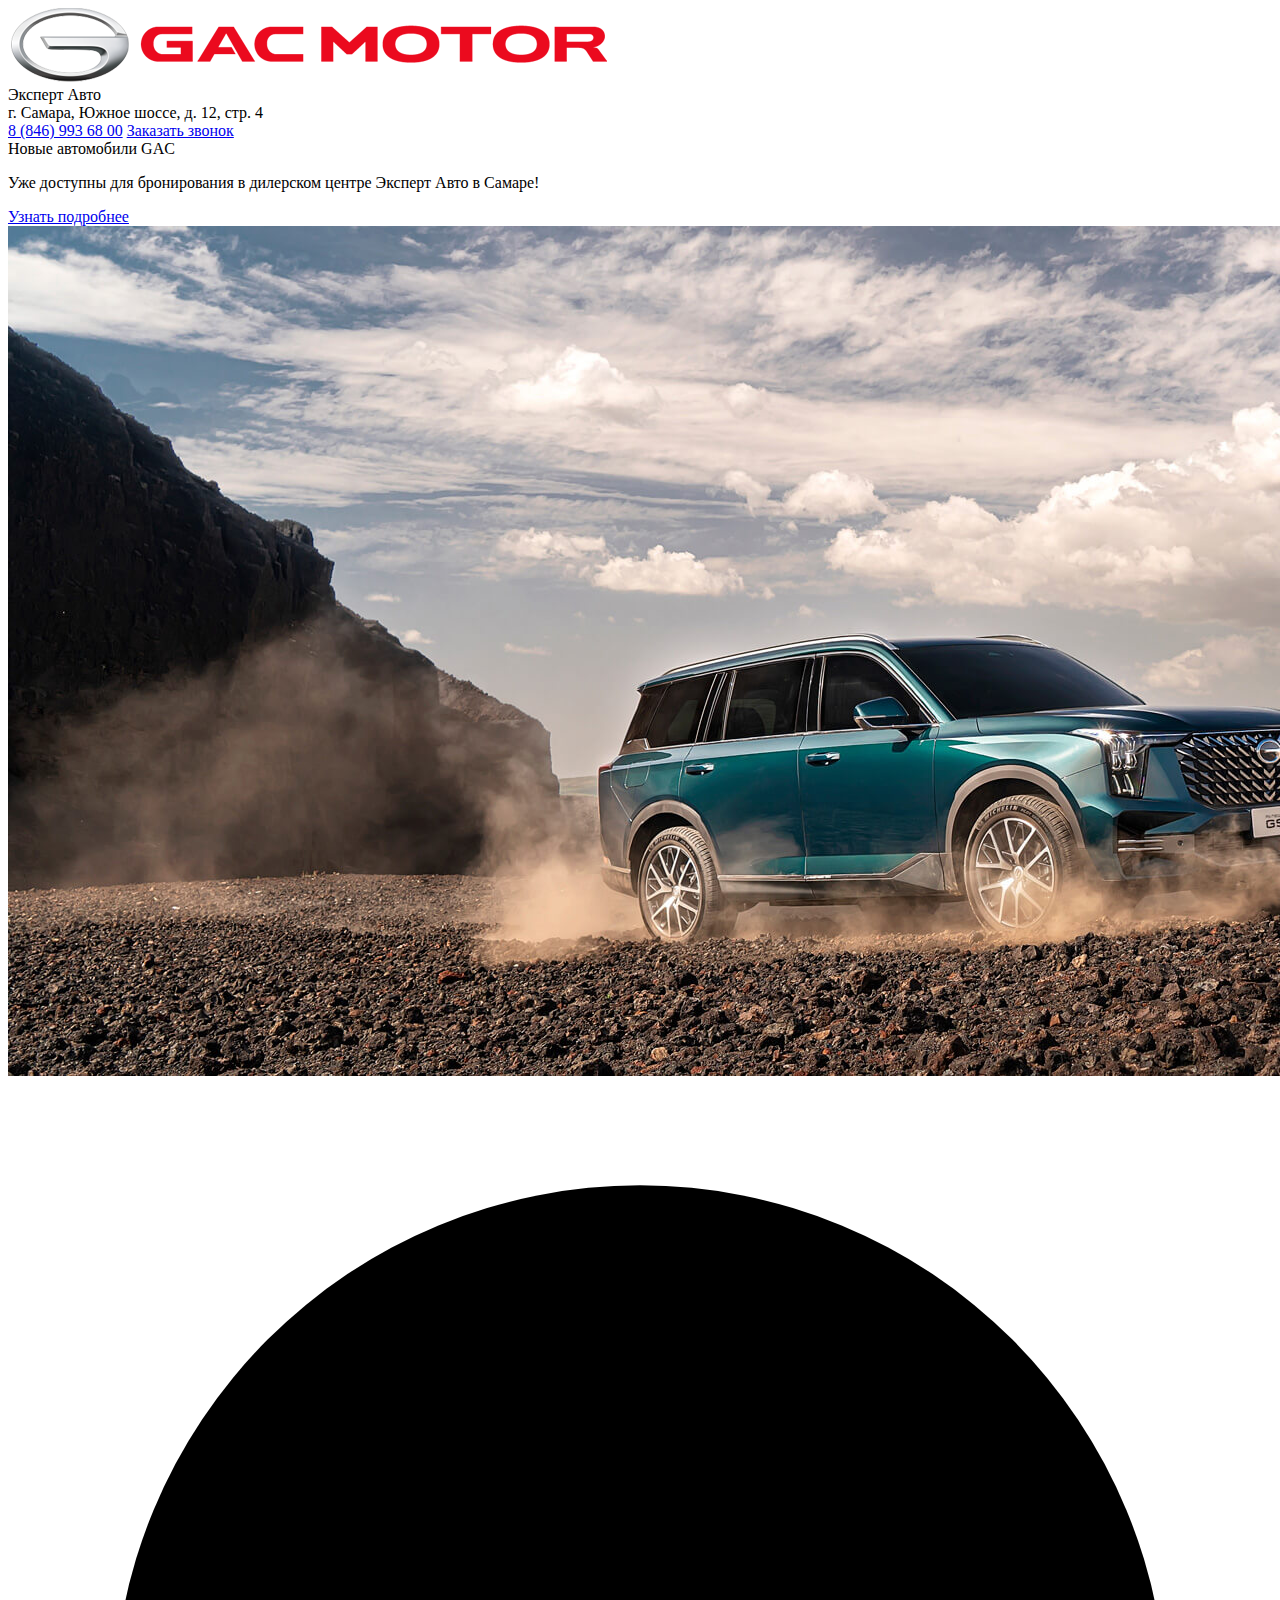
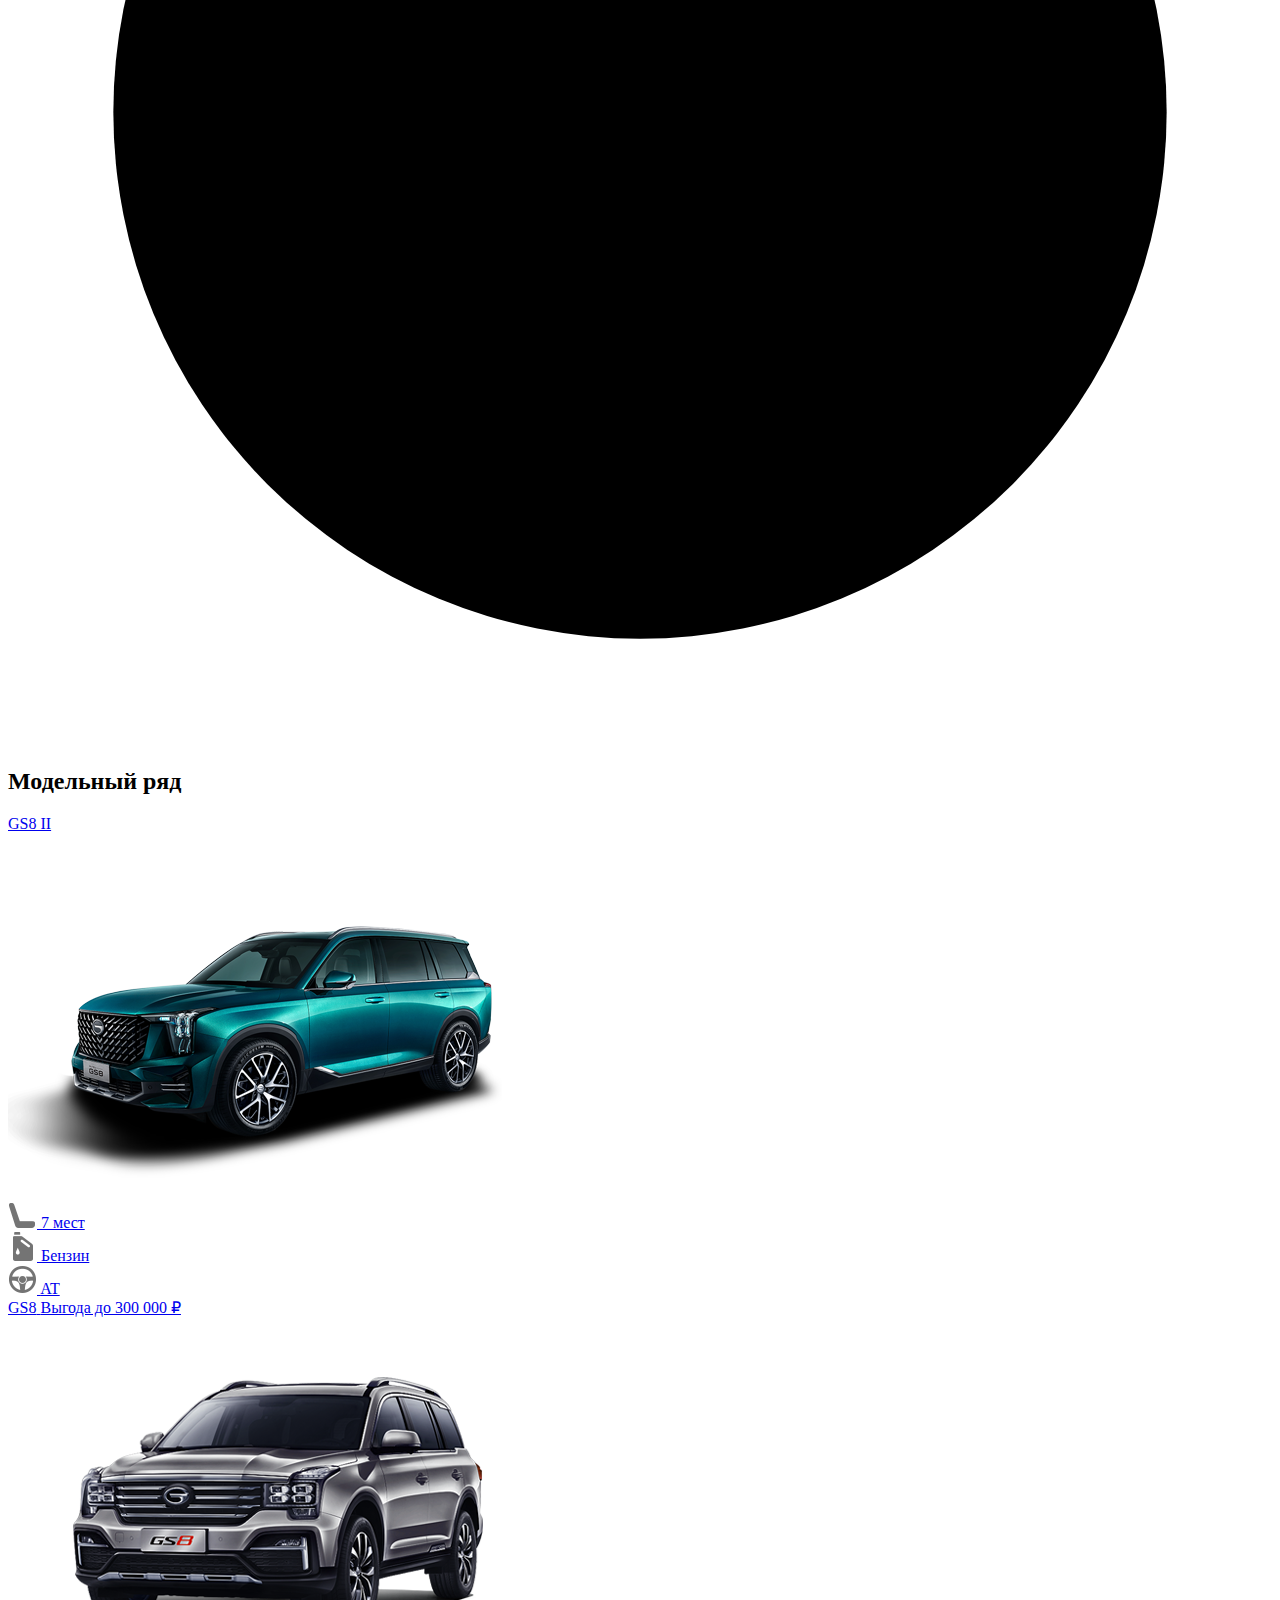
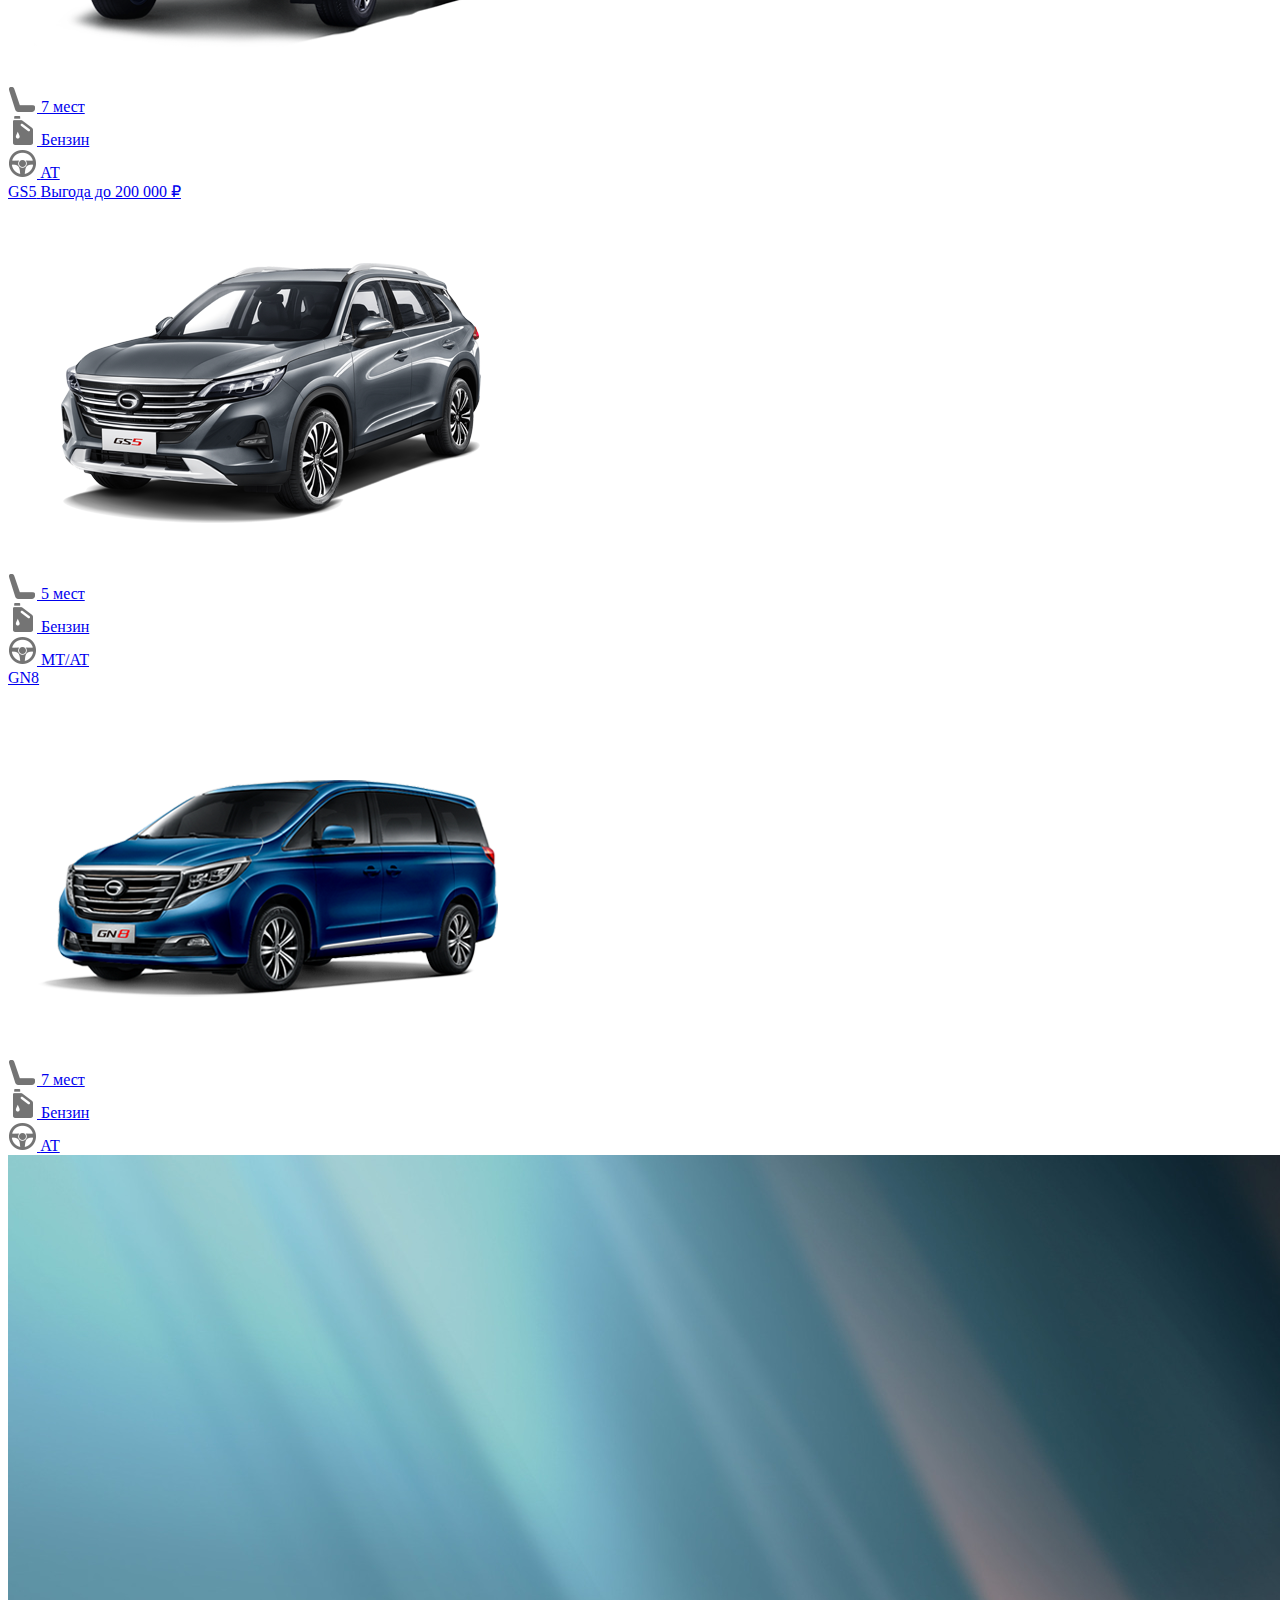
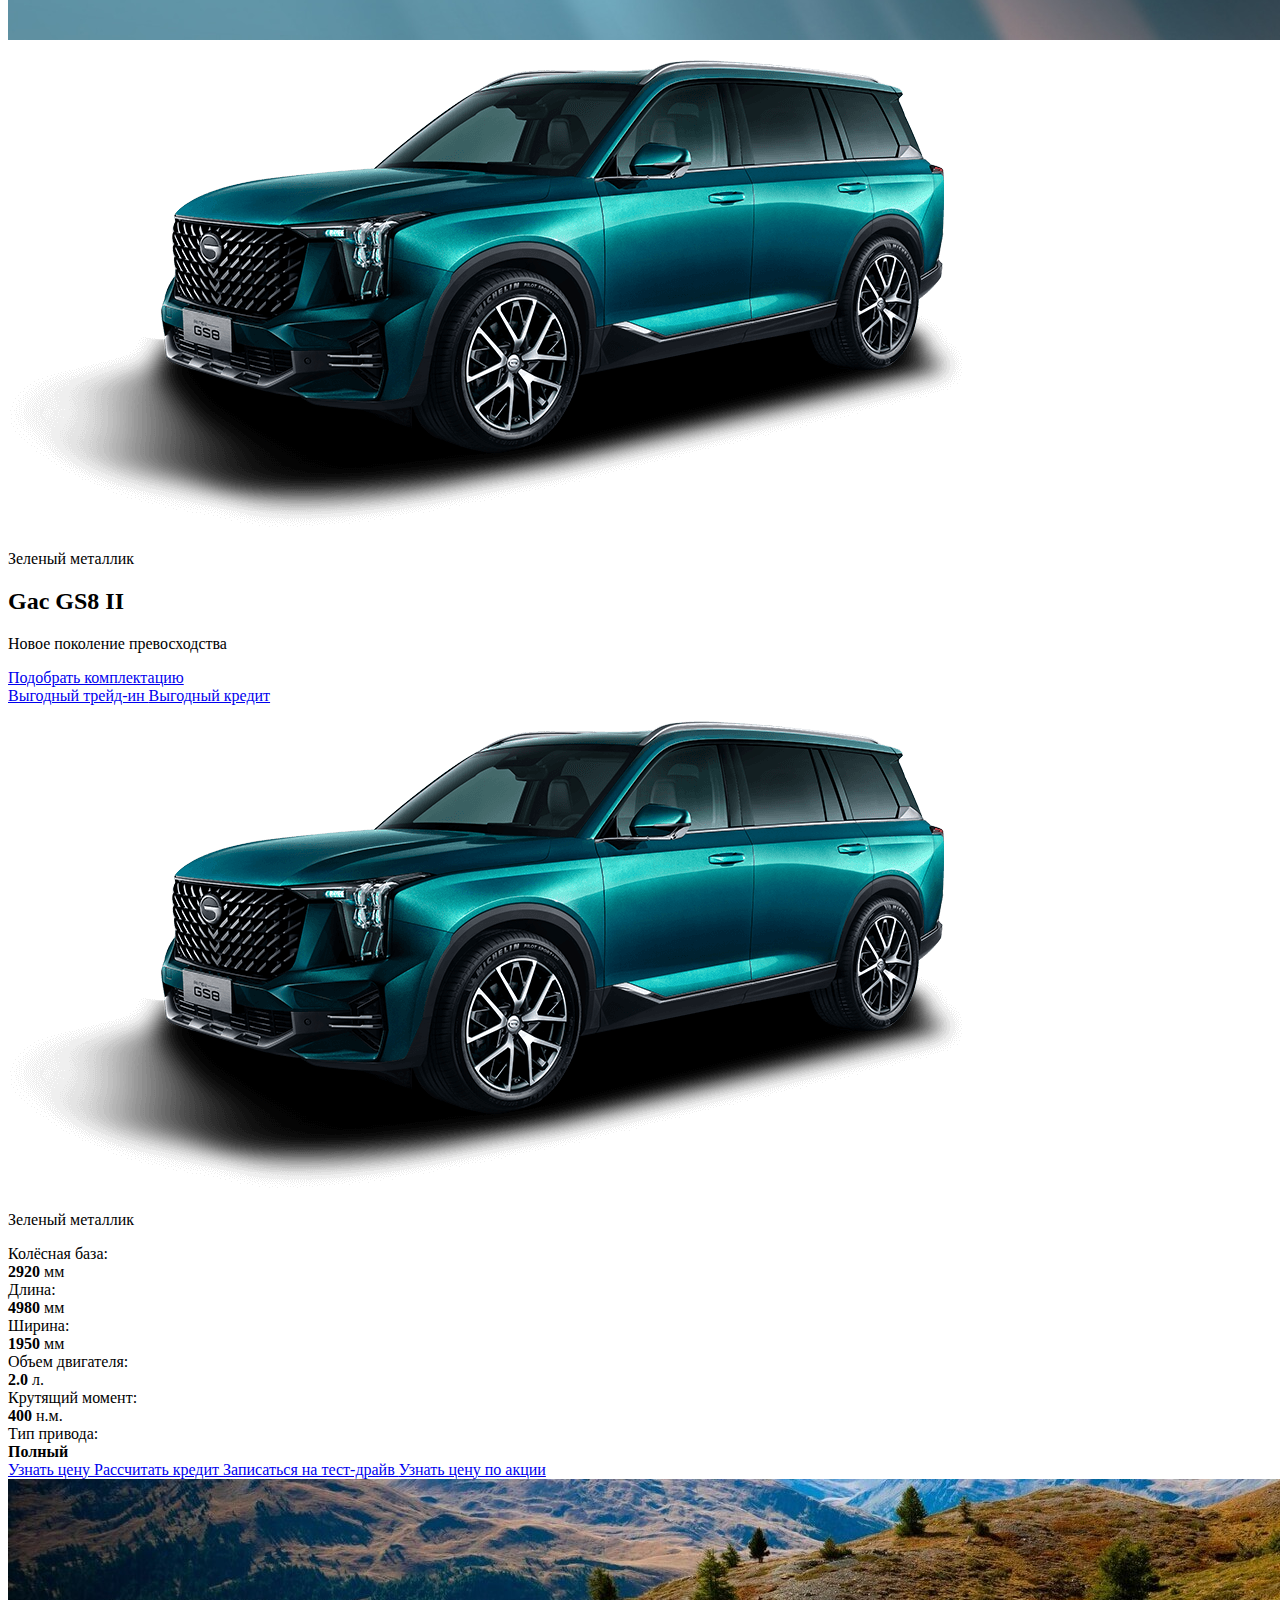
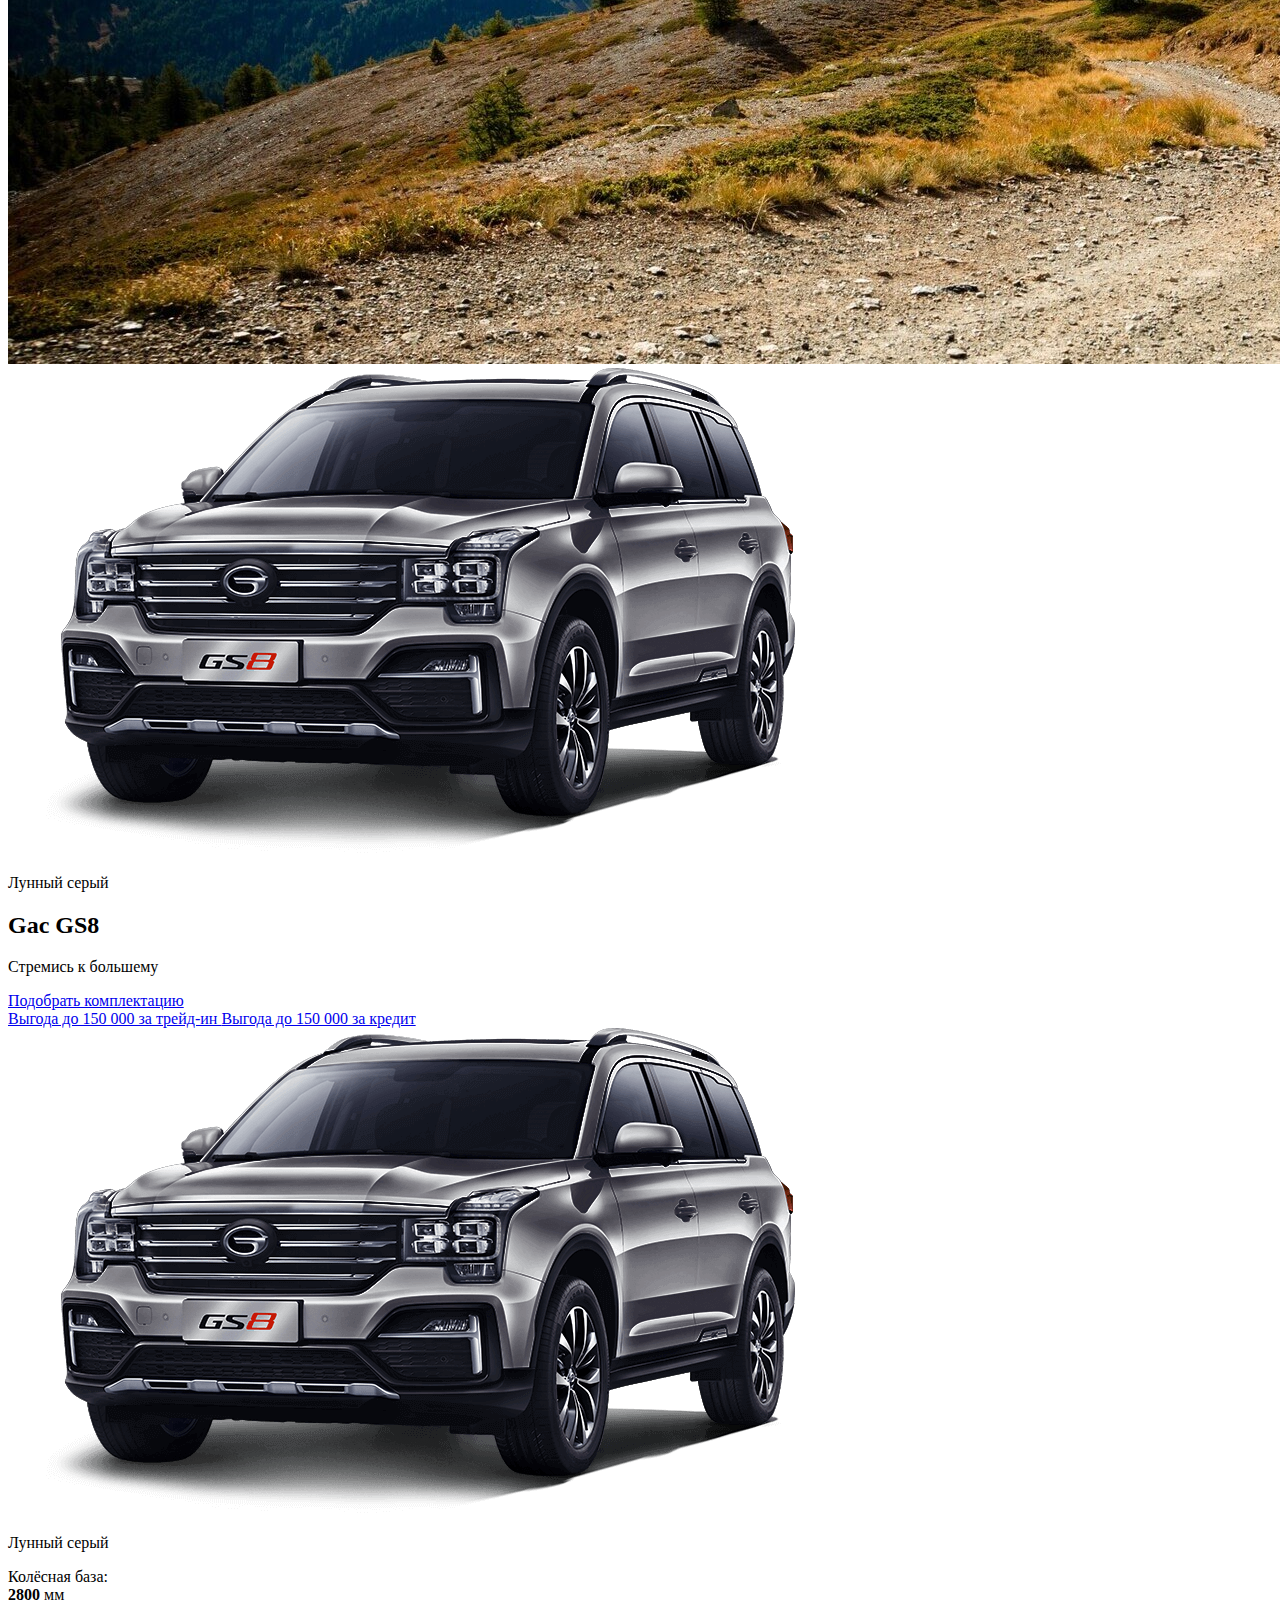
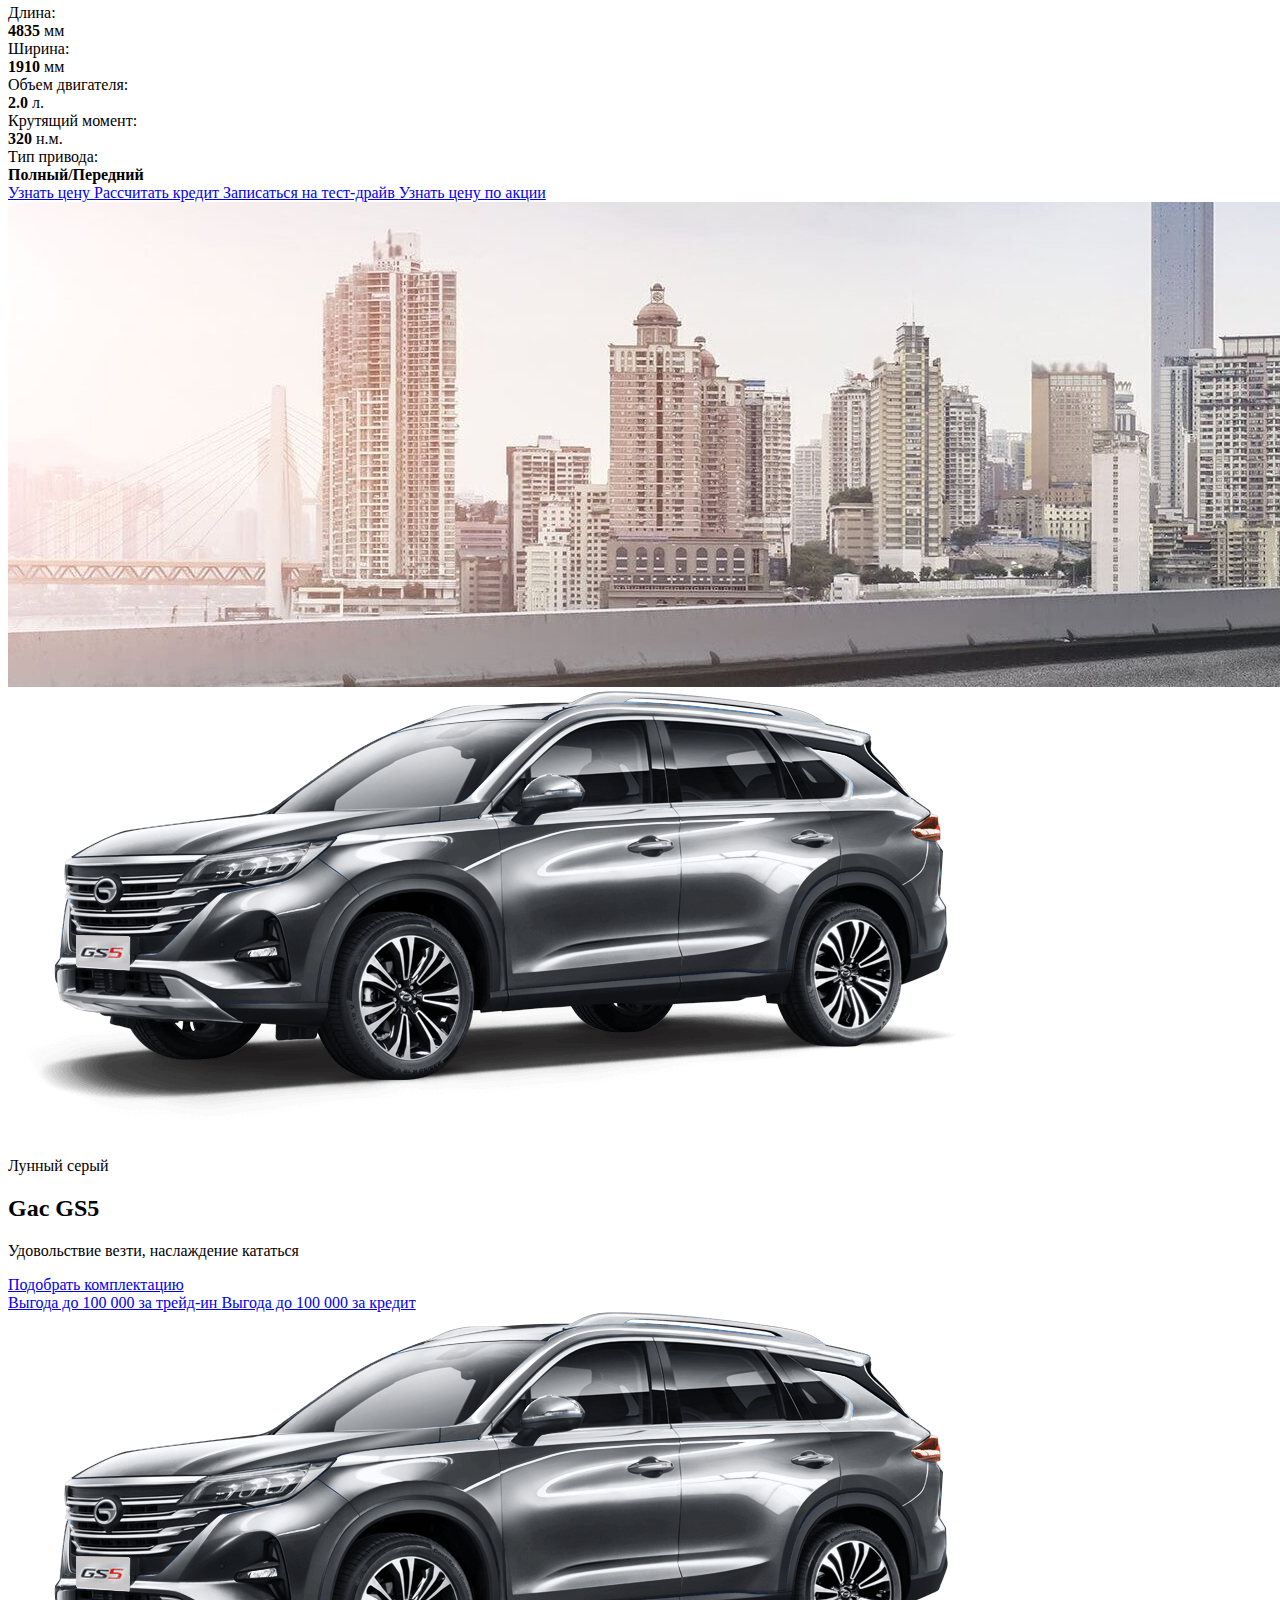
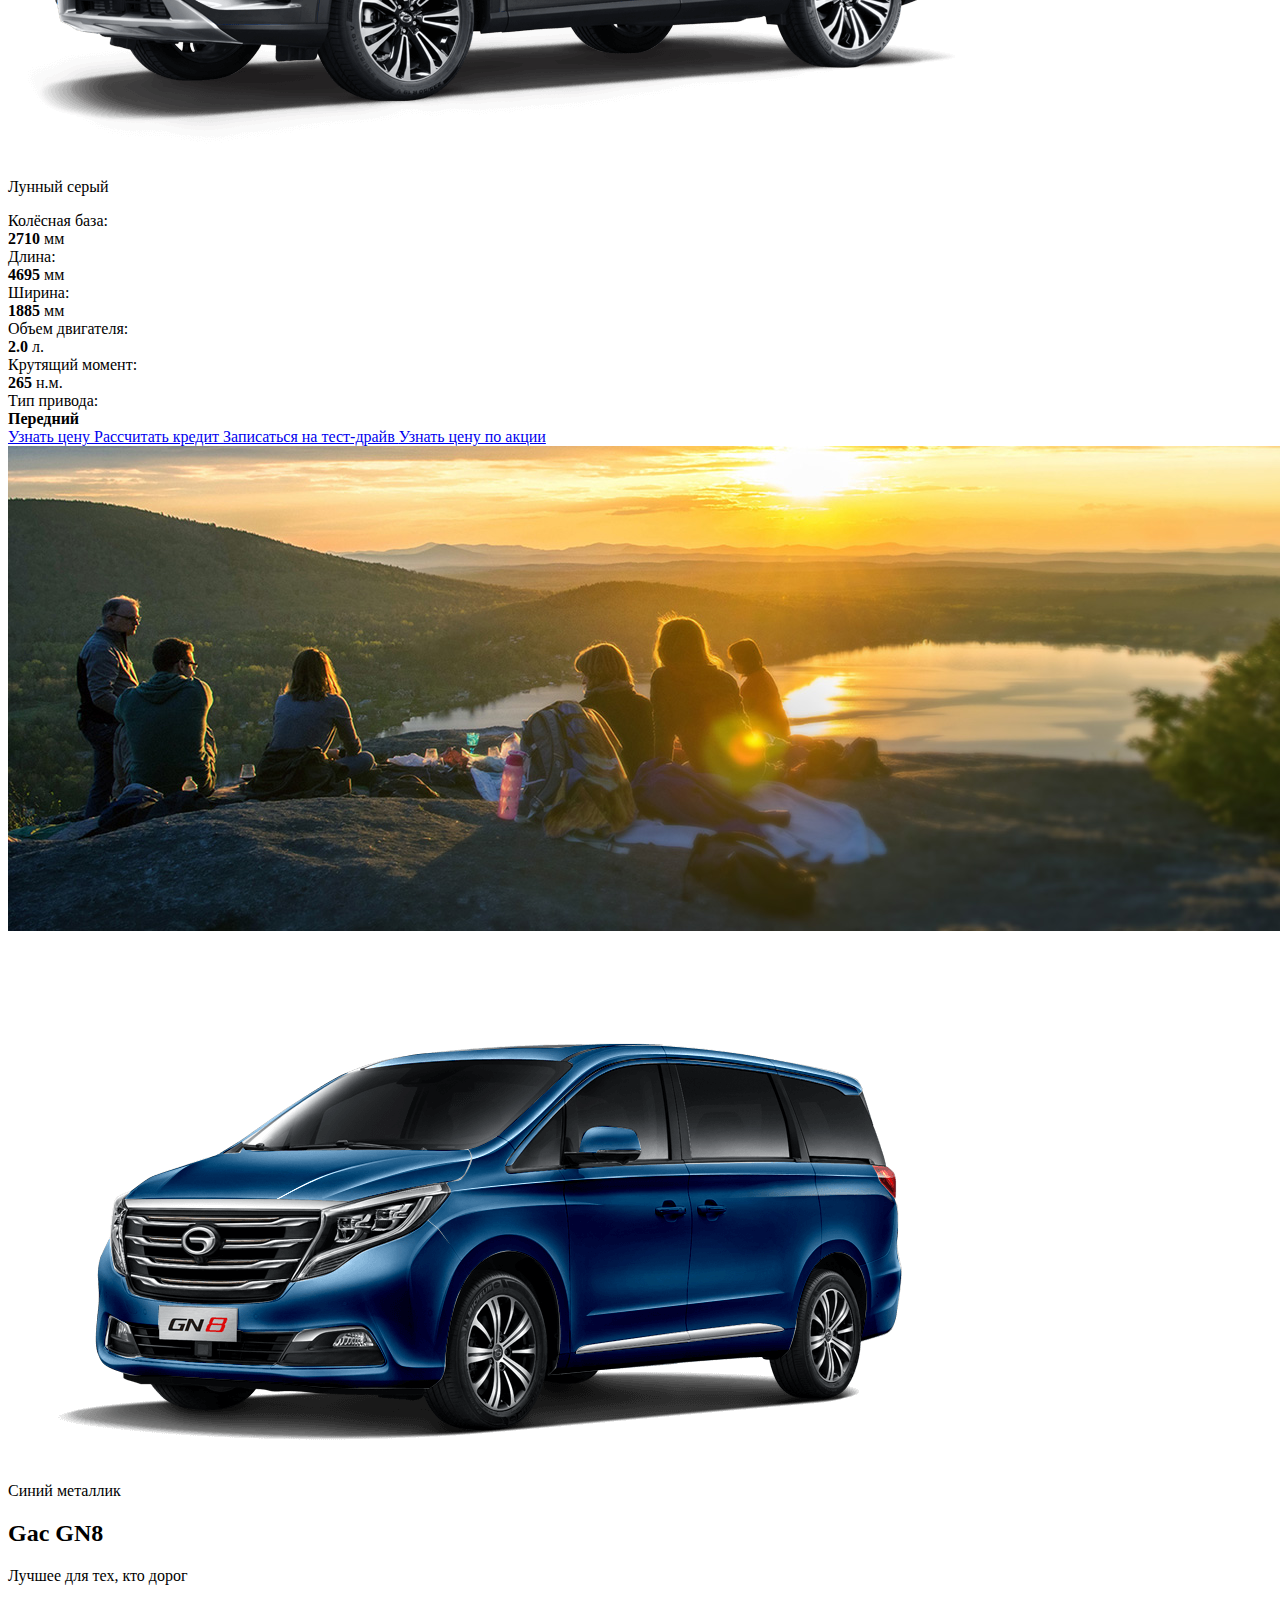
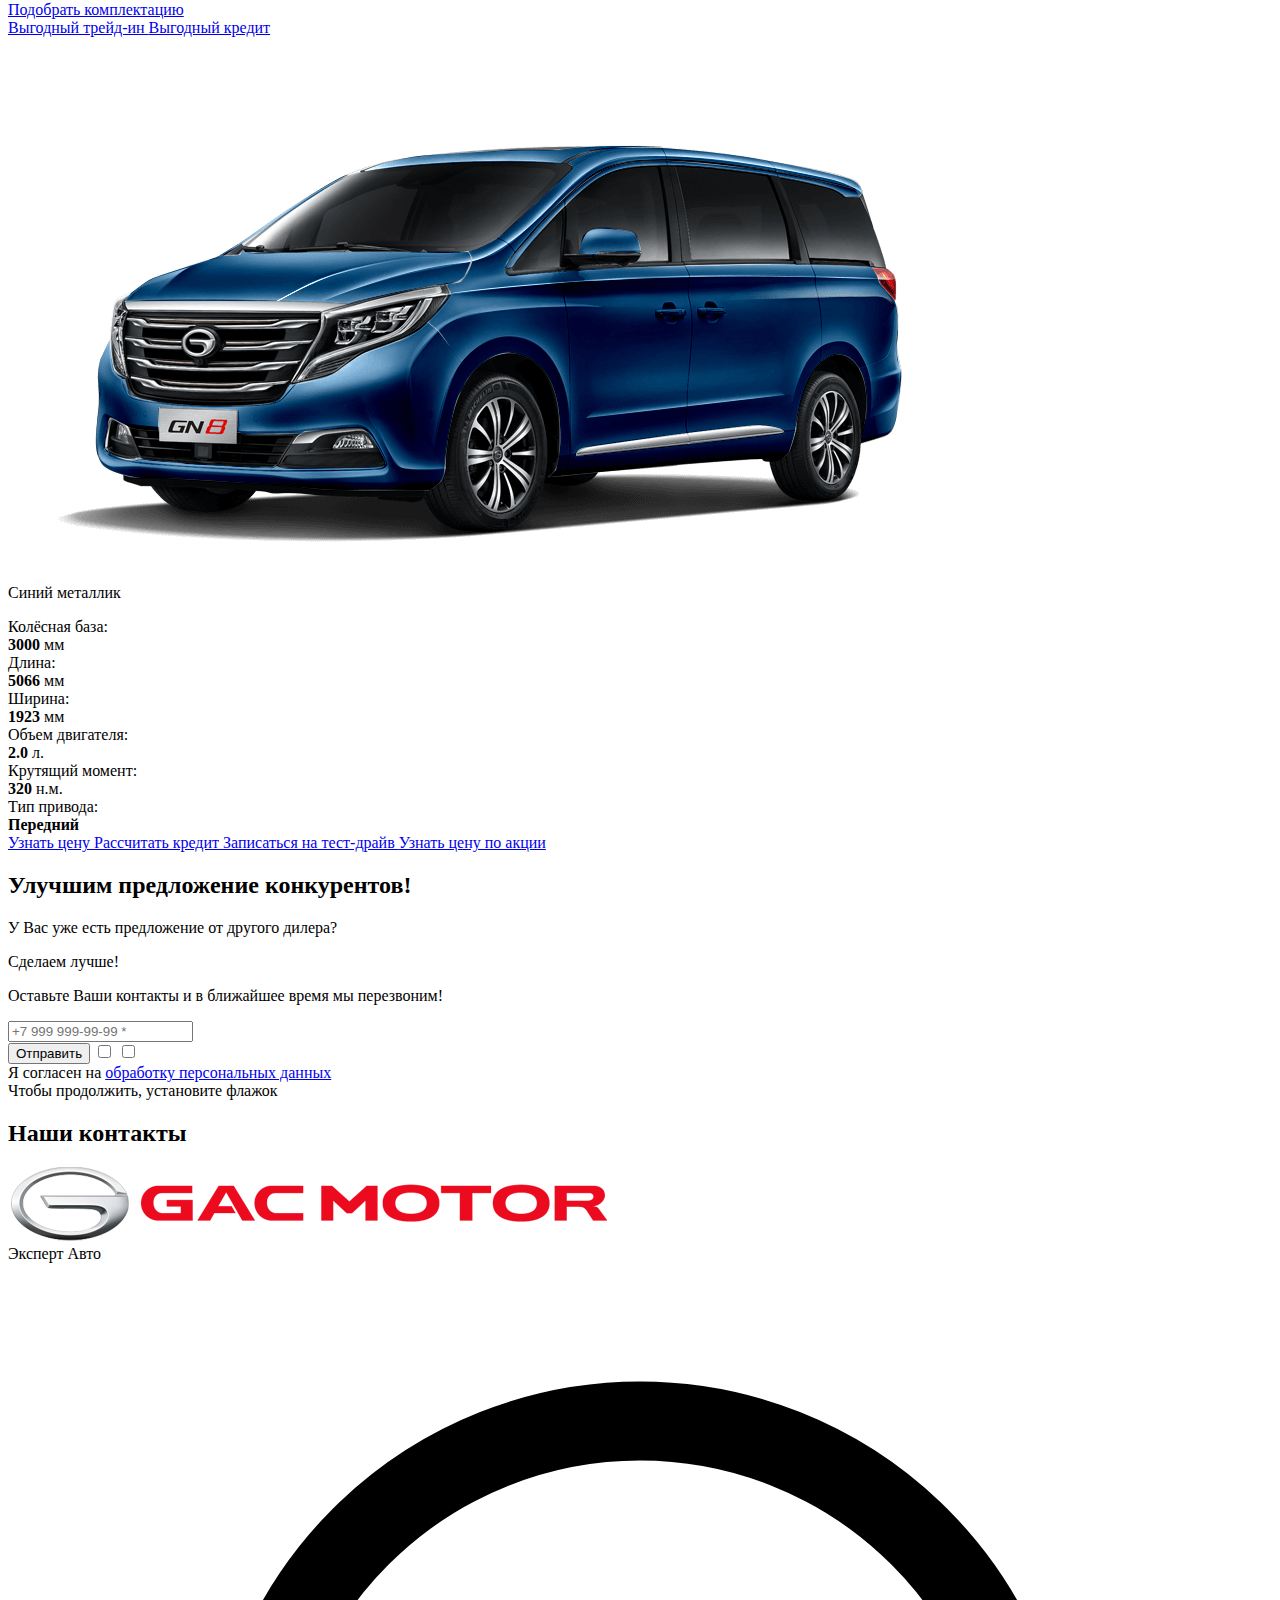
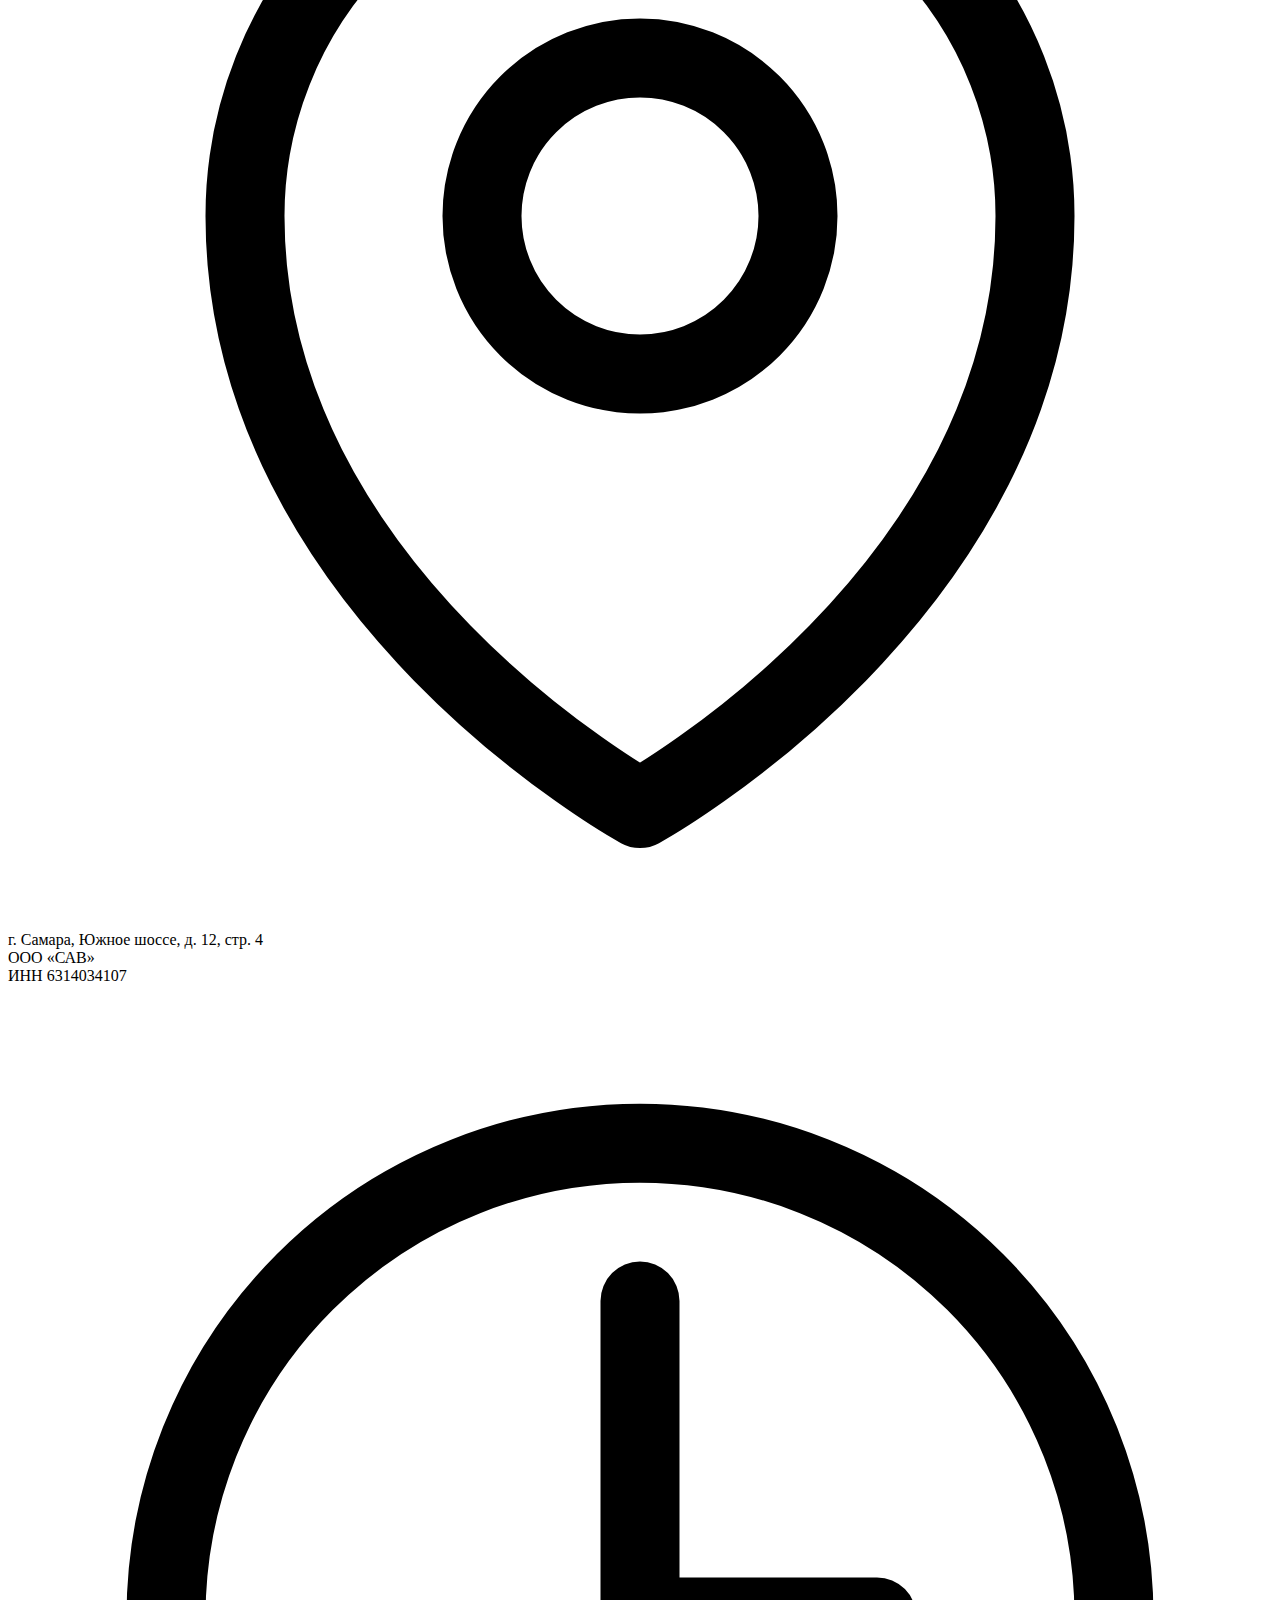
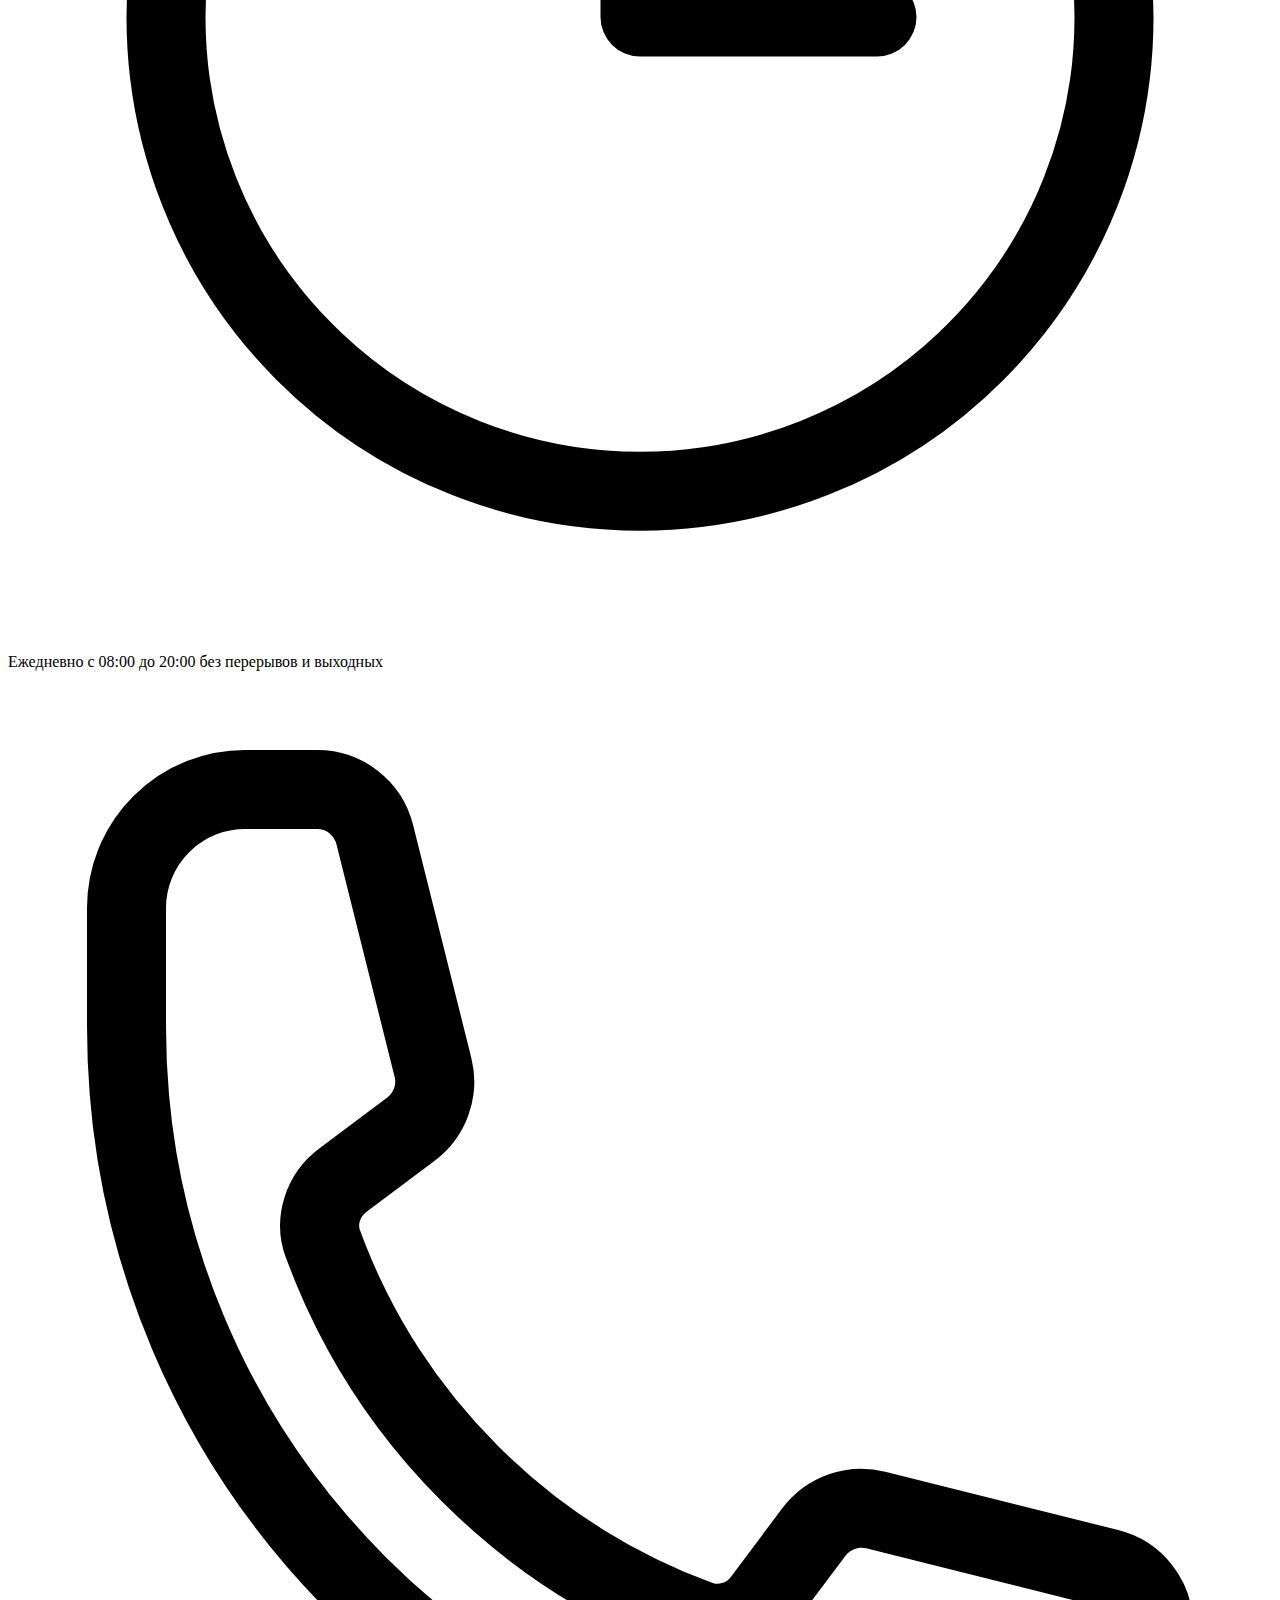
==== commit 892f56ea: "upd layout, hide GN8" ====
--- a/index.html
+++ b/index.html
@@ -20,10 +20,10 @@
 			data-n-head="ssr"
 			rel="icon"
 			type="image/x-icon"
-			href="./img/favicon.ico"
+			href="/img/favicon.ico"
 		/>
 
-		
+		<link href="/src/css/app.scss" rel="stylesheet" />
 
 		<!-- Google Tag Manager -->
 		<script>(function(w,d,s,l,i){w[l]=w[l]||[];w[l].push({'gtm.start':
@@ -32,8 +32,6 @@
 		'https://www.googletagmanager.com/gtm.js?id='+i+dl;f.parentNode.insertBefore(j,f);
 		})(window,document,'script','dataLayer','GTM-NMDLDB3F');</script>
 		<!-- End Google Tag Manager -->
-		<script type="module" crossorigin src="./assets/main-2a25fc7b.js"></script>
-		<link rel="stylesheet" href="./assets/index-297cf028.css">
 	</head>
 
 	<body>
@@ -50,7 +48,7 @@
 				>
 					<div class="flex items-center flex-nowrap justify-center flex-row gap-2 sm:gap-3 max-[521px]:pb-2">
 						<div class="pr-2 sm:pr-3 border-r border-r-[#628788]">
-							<img src="./img/logo.png" class="max-h-6" alt="Gac Motor" />
+							<img src="/img/logo.png" class="max-h-6" alt="Gac Motor" />
 						</div>
 						<div
 							class="text-lg sm:text-2xl lg:text-3xl leading-none uppercase"
@@ -104,7 +102,7 @@
 								</div>
 								</div>
 							</div>
-							<video muted autoplay loop poster="./img/banners/1.jpg" class="absolute inset-0 h-full object-cover">
+							<video muted autoplay loop poster="/img/banners/1.jpg" class="absolute inset-0 h-full object-cover">
 								<source src="https://alexsab.ru/video/gac-gs8-onlycar-compress.mov" type="video/mp4">
 							</video>
 						</div>
@@ -130,26 +128,26 @@
 			<div class="container">
 				<h2 class="text-center font-medium text-3xl sm:text-4xl mb-8 sm:mb-14">Модельный ряд</h2>
 
-				<div class="grid grid-cols-2 lg:grid-cols-3 gap-4 sm:gap-5 text-xs 2xl:text-base">
+				<div class="grid grid-cols-2 lg:grid-cols-2 gap-4 sm:gap-5 text-xs 2xl:text-base">
 
 					<a href="#gs8-2" class="flex flex-col border p-3 sm:pt-10 sm:pb-4 sm:px-5 overflow-hidden shadow-xl transition-all duration-500 in-expo group hover:border-gray-400 hover:shadow-md">
 						<div>
 							<span class="text-xl sm:text-5xl uppercase font-bold transition-colors duration-500 group-hover:text-accent">GS8&nbsp;II</span>
 						</div>
 						<div class="flex-grow flex items-center justify-center">
-							<img src="./img/models/gs8ii.png" class="scale-100 transition-transform duration-500 in-expo group-hover:scale-105" alt="GS8 II">
+							<img src="/img/models/gs8ii.png" class="scale-100 transition-transform duration-500 in-expo group-hover:scale-105" alt="GS8 II">
 						</div>
 						<div class="flex max-sm:flex-col sm:mt-10 sm:divide-x">
 							<div class="flex-1 py-1.5 sm:py-0 sm:p-4 flex sm:flex-col items-center gap-0.5 sm:gap-2">
-								<img src="./img/icons/icon-seats.png" class="w-5 sm:w-auto" />
+								<img src="/img/icons/icon-seats.png" class="w-5 sm:w-auto" />
 								<span>7 мест</span>
 							</div>
 							<div class="flex-1 py-1.5 sm:py-0 sm:p-4 flex sm:flex-col items-center gap-0.5 sm:gap-2">
-								<img src="./img/icons/icon-petrol.png" class="w-5 sm:w-auto" />
+								<img src="/img/icons/icon-petrol.png" class="w-5 sm:w-auto" />
 								<span>Бензин</span>
 							</div>
 							<div class="flex-1 py-1.5 sm:py-0 sm:p-4 flex sm:flex-col items-center gap-0.5 sm:gap-2">
-								<img src="./img/icons/icon-auto.png" class="w-5 sm:w-auto" />
+								<img src="/img/icons/icon-auto.png" class="w-5 sm:w-auto" />
 								<span>AT</span>
 							</div>
 						</div>
@@ -160,19 +158,19 @@
 							<span class="block text-xs sm:text-xl text-black/80 mt-3">Выгода до 300 000 ₽</span>
 						</div>
 						<div class="flex-grow flex items-center justify-center">
-							<img src="./img/models/gs8.png" class="scale-100 transition-transform duration-500 in-expo group-hover:scale-105" alt="GS8">
+							<img src="/img/models/gs8.png" class="scale-100 transition-transform duration-500 in-expo group-hover:scale-105" alt="GS8">
 						</div>
 						<div class="flex max-sm:flex-col sm:mt-10 sm:divide-x">
 							<div class="flex-1 py-1.5 sm:py-0 sm:p-4 flex sm:flex-col items-center gap-0.5 sm:gap-2">
-								<img src="./img/icons/icon-seats.png" class="w-5 sm:w-auto" />
+								<img src="/img/icons/icon-seats.png" class="w-5 sm:w-auto" />
 								<span>7 мест</span>
 							</div>
 							<div class="flex-1 py-1.5 sm:py-0 sm:p-4 flex sm:flex-col items-center gap-0.5 sm:gap-2">
-								<img src="./img/icons/icon-petrol.png" class="w-5 sm:w-auto" />
+								<img src="/img/icons/icon-petrol.png" class="w-5 sm:w-auto" />
 								<span>Бензин</span>
 							</div>
 							<div class="flex-1 py-1.5 sm:py-0 sm:p-4 flex sm:flex-col items-center gap-0.5 sm:gap-2">
-								<img src="./img/icons/icon-auto.png" class="w-5 sm:w-auto" />
+								<img src="/img/icons/icon-auto.png" class="w-5 sm:w-auto" />
 								<span>AT</span>
 							</div>
 						</div>
@@ -183,41 +181,41 @@
 							<span class="block text-xs sm:text-xl text-black/80 mt-3">Выгода до 200 000 ₽</span>
 						</div>
 						<div class="flex-grow flex items-center justify-center">
-							<img src="./img/models/gs5.png" class="scale-100 transition-transform duration-500 in-expo group-hover:scale-105" alt="GS5">
+							<img src="/img/models/gs5.png" class="scale-100 transition-transform duration-500 in-expo group-hover:scale-105" alt="GS5">
 						</div>
 						<div class="flex max-sm:flex-col sm:mt-10 sm:divide-x">
 							<div class="flex-1 py-1.5 sm:py-0 sm:p-4 flex sm:flex-col items-center gap-0.5 sm:gap-2">
-								<img src="./img/icons/icon-seats.png" class="w-5 sm:w-auto" />
+								<img src="/img/icons/icon-seats.png" class="w-5 sm:w-auto" />
 								<span>5 мест</span>
 							</div>
 							<div class="flex-1 py-1.5 sm:py-0 sm:p-4 flex sm:flex-col items-center gap-0.5 sm:gap-2">
-								<img src="./img/icons/icon-petrol.png" class="w-5 sm:w-auto" />
+								<img src="/img/icons/icon-petrol.png" class="w-5 sm:w-auto" />
 								<span>Бензин</span>
 							</div>
 							<div class="flex-1 py-1.5 sm:py-0 sm:p-4 flex sm:flex-col items-center gap-0.5 sm:gap-2">
-								<img src="./img/icons/icon-auto.png" class="w-5 sm:w-auto" />
+								<img src="/img/icons/icon-auto.png" class="w-5 sm:w-auto" />
 								<span>MT/AT</span>
 							</div>
 						</div>
 					</a>
-					<a href="#gn8" class="flex flex-col border p-3 sm:pt-10 sm:pb-4 sm:px-5 overflow-hidden shadow-xl transition-all duration-500 in-expo group hover:border-gray-400 hover:shadow-md">
+					<a href="#gn8" class="flex flex-col border p-3 sm:pt-10 sm:pb-4 sm:px-5 overflow-hidden shadow-xl transition-all duration-500 in-expo group hover:border-gray-400 hover:shadow-md hidden">
 						<div>
 							<span class="text-xl sm:text-5xl uppercase font-bold transition-colors duration-500 group-hover:text-accent">GN8</span>
 						</div>
 						<div class="flex-grow flex items-center justify-center">
-							<img src="./img/models/gn8.png" class="scale-100 transition-transform duration-500 in-expo group-hover:scale-105" alt="GN8">
+							<img src="/img/models/gn8.png" class="scale-100 transition-transform duration-500 in-expo group-hover:scale-105" alt="GN8">
 						</div>
 						<div class="flex max-sm:flex-col sm:mt-10 sm:divide-x">
 							<div class="flex-1 py-1.5 sm:py-0 sm:p-4 flex sm:flex-col items-center gap-0.5 sm:gap-2">
-								<img src="./img/icons/icon-seats.png" class="w-5 sm:w-auto" />
+								<img src="/img/icons/icon-seats.png" class="w-5 sm:w-auto" />
 								<span>7 мест</span>
 							</div>
 							<div class="flex-1 py-1.5 sm:py-0 sm:p-4 flex sm:flex-col items-center gap-0.5 sm:gap-2">
-								<img src="./img/icons/icon-petrol.png" class="w-5 sm:w-auto" />
+								<img src="/img/icons/icon-petrol.png" class="w-5 sm:w-auto" />
 								<span>Бензин</span>
 							</div>
 							<div class="flex-1 py-1.5 sm:py-0 sm:p-4 flex sm:flex-col items-center gap-0.5 sm:gap-2">
-								<img src="./img/icons/icon-auto.png" class="w-5 sm:w-auto" />
+								<img src="/img/icons/icon-auto.png" class="w-5 sm:w-auto" />
 								<span>AT</span>
 							</div>
 						</div>
@@ -231,14 +229,14 @@
 		<!-- GS8 II -->
 		<section class="relative pb-20 xl:pb-32 z-[1] model" data-dir="gs8ii" id="gs8-2">
 			<img
-				src="./img/gs8ii/bg.jpg"
+				src="/img/gs8ii/bg.jpg"
 				class="absolute w-full h-[420px] object-cover z-[-1]"
 			/>
 			<div
 				class="hidden md:block absolute right-0 md:top-60 lg:top-48 xl:top-32 2xl:top-24 sm:max-w-[50%] md:max-w-[550px] lg:max-w-3xl xl:max-w-5xl 2xl:max-w-6xl"
 			>
 				<img
-					src="./img/gs8ii/green.png"
+					src="/img/gs8ii/green.png"
 					class="w-full h-auto color-img-preview"
 					alt="GS8-II"
 				/>
@@ -335,7 +333,7 @@
 
 				<div class="block md:hidden mb-10 mt-3">
 					<img
-						src="./img/gs8ii/green.png"
+						src="/img/gs8ii/green.png"
 						class="w-full h-auto color-img-preview"
 						alt="GAC GS8-II"
 					/>
@@ -446,7 +444,7 @@
 		<!-- GS8 -->
 		<section class="relative pb-20 xl:pb-32 z-[1] model hidden" data-dir="gs8" id="gs8">
 			<img
-				src="./img/gs8/bg.jpg"
+				src="/img/gs8/bg.jpg"
 				class="absolute w-full h-[420px] object-cover z-[-1]"
 			/>
 			<div class="absolute w-full h-[420px] inset-0 z-[-1] bg-black/50"></div>
@@ -454,7 +452,7 @@
 				class="hidden md:block absolute right-0 md:top-60 lg:top-48 xl:top-32 2xl:top-24 sm:max-w-[50%] md:max-w-[550px] lg:max-w-3xl xl:max-w-5xl 2xl:max-w-6xl"
 			>
 				<img
-					src="./img/gs8/gray.png"
+					src="/img/gs8/gray.png"
 					class="w-full h-auto color-img-preview"
 					alt="GS8-II"
 				/>
@@ -557,7 +555,7 @@
 
 				<div class="block md:hidden mb-10 mt-3">
 					<img
-						src="./img/gs8/gray.png"
+						src="/img/gs8/gray.png"
 						class="w-full h-auto color-img-preview"
 						alt="GAC GS8"
 					/>
@@ -674,7 +672,7 @@
 		<!-- GS5 -->
 		<section class="relative pb-20 xl:pb-32 z-[1] model" data-dir="gs5" id="gs5">
 			<img
-				src="./img/gs5/bg.jpg"
+				src="/img/gs5/bg.jpg"
 				class="absolute w-full h-[420px] object-cover z-[-1]"
 			/>
 			<div class="absolute w-full h-[420px] inset-0 z-[-1] bg-black/70"></div>
@@ -682,7 +680,7 @@
 				class="hidden md:block absolute right-10 md:top-60 lg:top-48 xl:top-32 2xl:top-24 sm:max-w-[50%] md:max-w-[550px] lg:max-w-3xl xl:max-w-5xl 2xl:max-w-6xl"
 			>
 				<img
-					src="./img/gs5/gray.png"
+					src="/img/gs5/gray.png"
 					class="w-full h-auto color-img-preview"
 					alt="GS8-II"
 				/>
@@ -787,7 +785,7 @@
 
 				<div class="block md:hidden mb-10 mt-3">
 					<img
-						src="./img/gs5/gray.png"
+						src="/img/gs5/gray.png"
 						class="w-full h-auto color-img-preview"
 						alt="GAC GS5"
 					/>
@@ -904,9 +902,9 @@
 		<!-- GS5 END-->
 
 		<!-- GN8 -->
-		<section class="relative pb-20 xl:pb-32 z-[1] model" data-dir="gn8" id="gn8">
+		<section class="relative pb-20 xl:pb-32 z-[1] model hidden" data-dir="gn8" id="gn8">
 			<img
-				src="./img/gn8/bg.jpg"
+				src="/img/gn8/bg.jpg"
 				class="absolute w-full h-[420px] object-cover z-[-1]"
 			/>
 			<div class="absolute w-full h-[420px] inset-0 z-[-1] bg-black/30"></div>
@@ -914,7 +912,7 @@
 				class="hidden md:block absolute right-0 md:top-52 lg:top-32 xl:top-20 2xl:top-16 sm:max-w-[50%] md:max-w-[550px] lg:max-w-3xl xl:max-w-5xl 2xl:max-w-6xl"
 			>
 				<img
-					src="./img/gn8/blue.png"
+					src="/img/gn8/blue.png"
 					class="w-full h-auto color-img-preview"
 					alt="GN8"
 				/>
@@ -1005,7 +1003,7 @@
 
 				<div class="block md:hidden mb-10 -mt-4">
 					<img
-						src="./img/gn8/blue.png"
+						src="/img/gn8/blue.png"
 						class="w-full h-auto color-img-preview"
 						alt="GN8"
 					/>
@@ -1175,7 +1173,7 @@
 					<div
 						class="flex items-center flex-col gap-1 mb-6"
 					>
-						<img src="./img/logo.png" class="max-h-5" alt="Gac Motor" />
+						<img src="/img/logo.png" class="max-h-5" alt="Gac Motor" />
 						<div
 							class="text-xl sm:text-3xl font-bold leading-none uppercase"
 						>
@@ -1248,9 +1246,7 @@
 							>8 (846) 993 68 00</a
 						>
 					</div>
-					<h3 class="font-bold sm:text-xl mb-4">
-						Остались вопросы? Мы&nbsp;перезвоним!
-					</h3>
+					<div class="font-bold sm:text-xl mb-4">Остались вопросы? Мы&nbsp;перезвоним!</div>
 					<a
 						class="popup-link btn black max-w-[400px] w-full block"
 						href="#common-modal"
@@ -1405,7 +1401,7 @@
 		</div>
 		<!-- END MODALS -->
 
-		
+		<script type="module" src="/src/js/app.js"></script>
 
 	</body>
 </html>
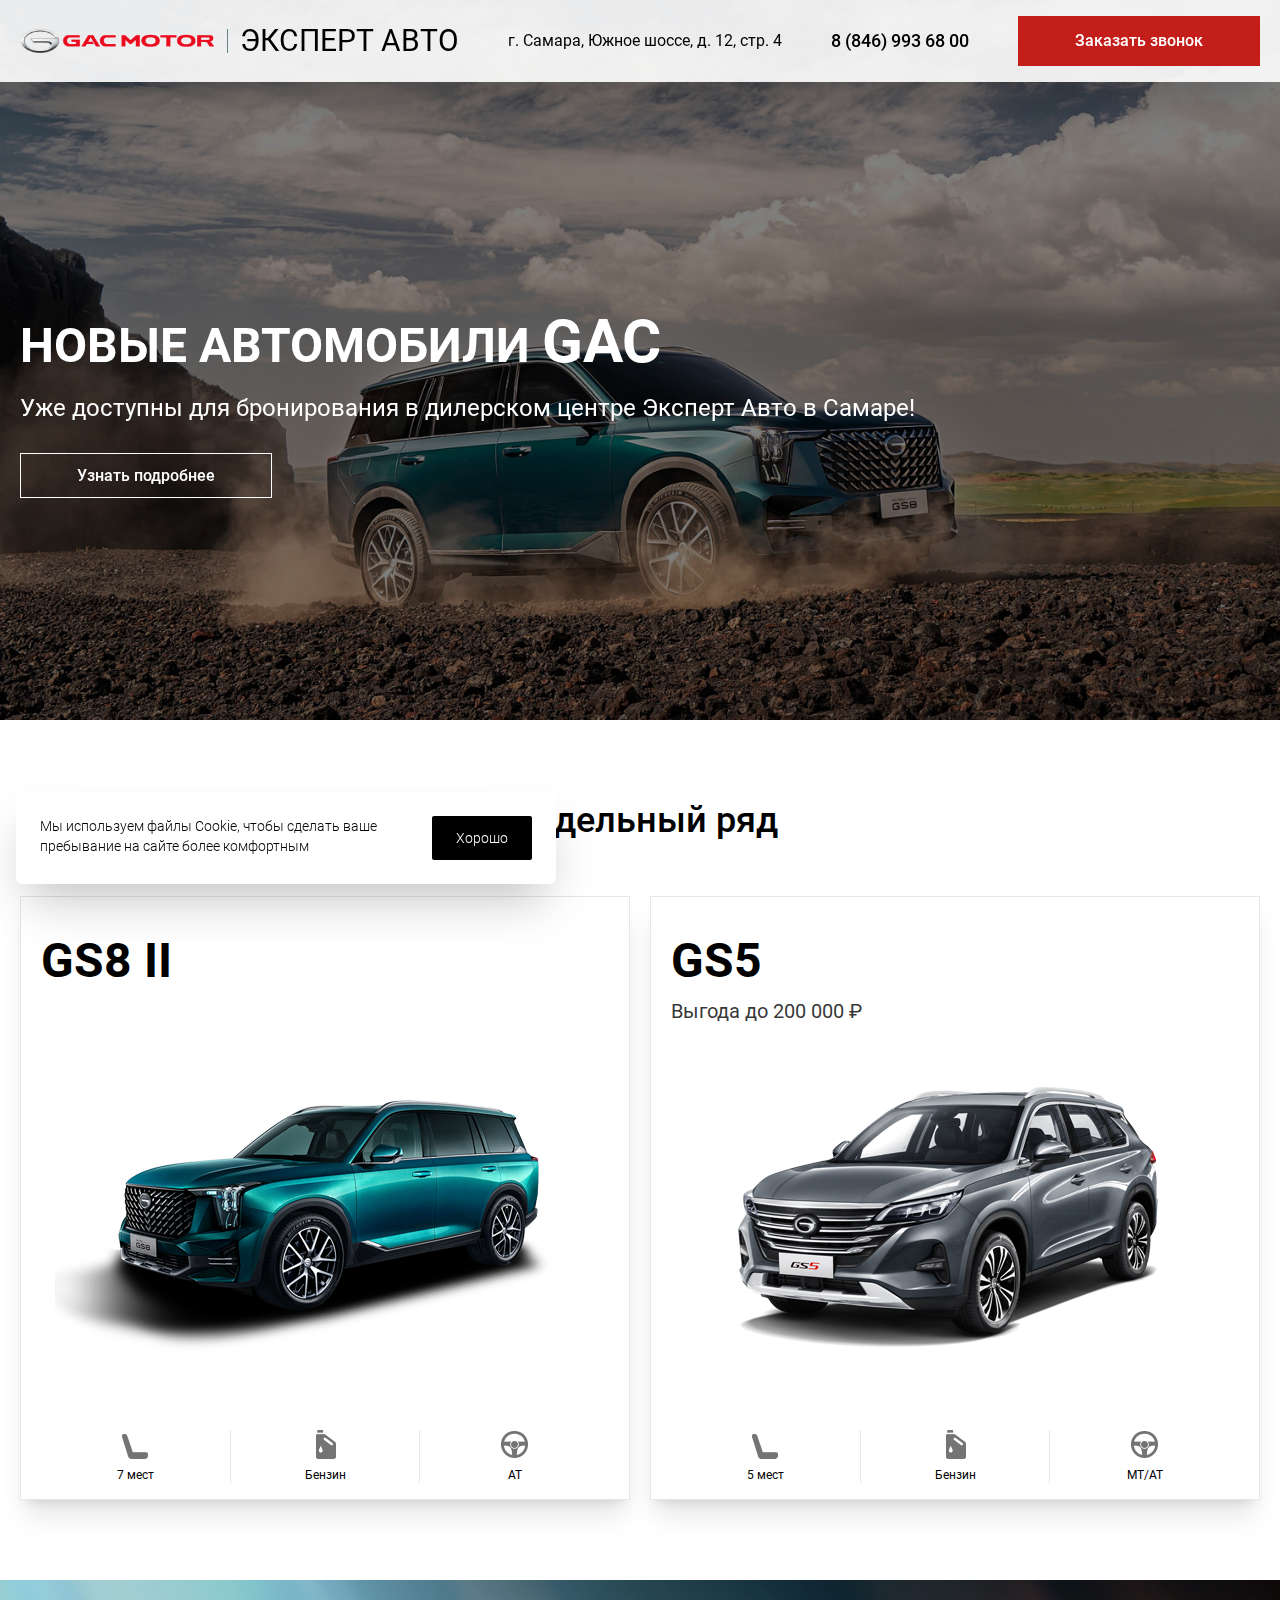
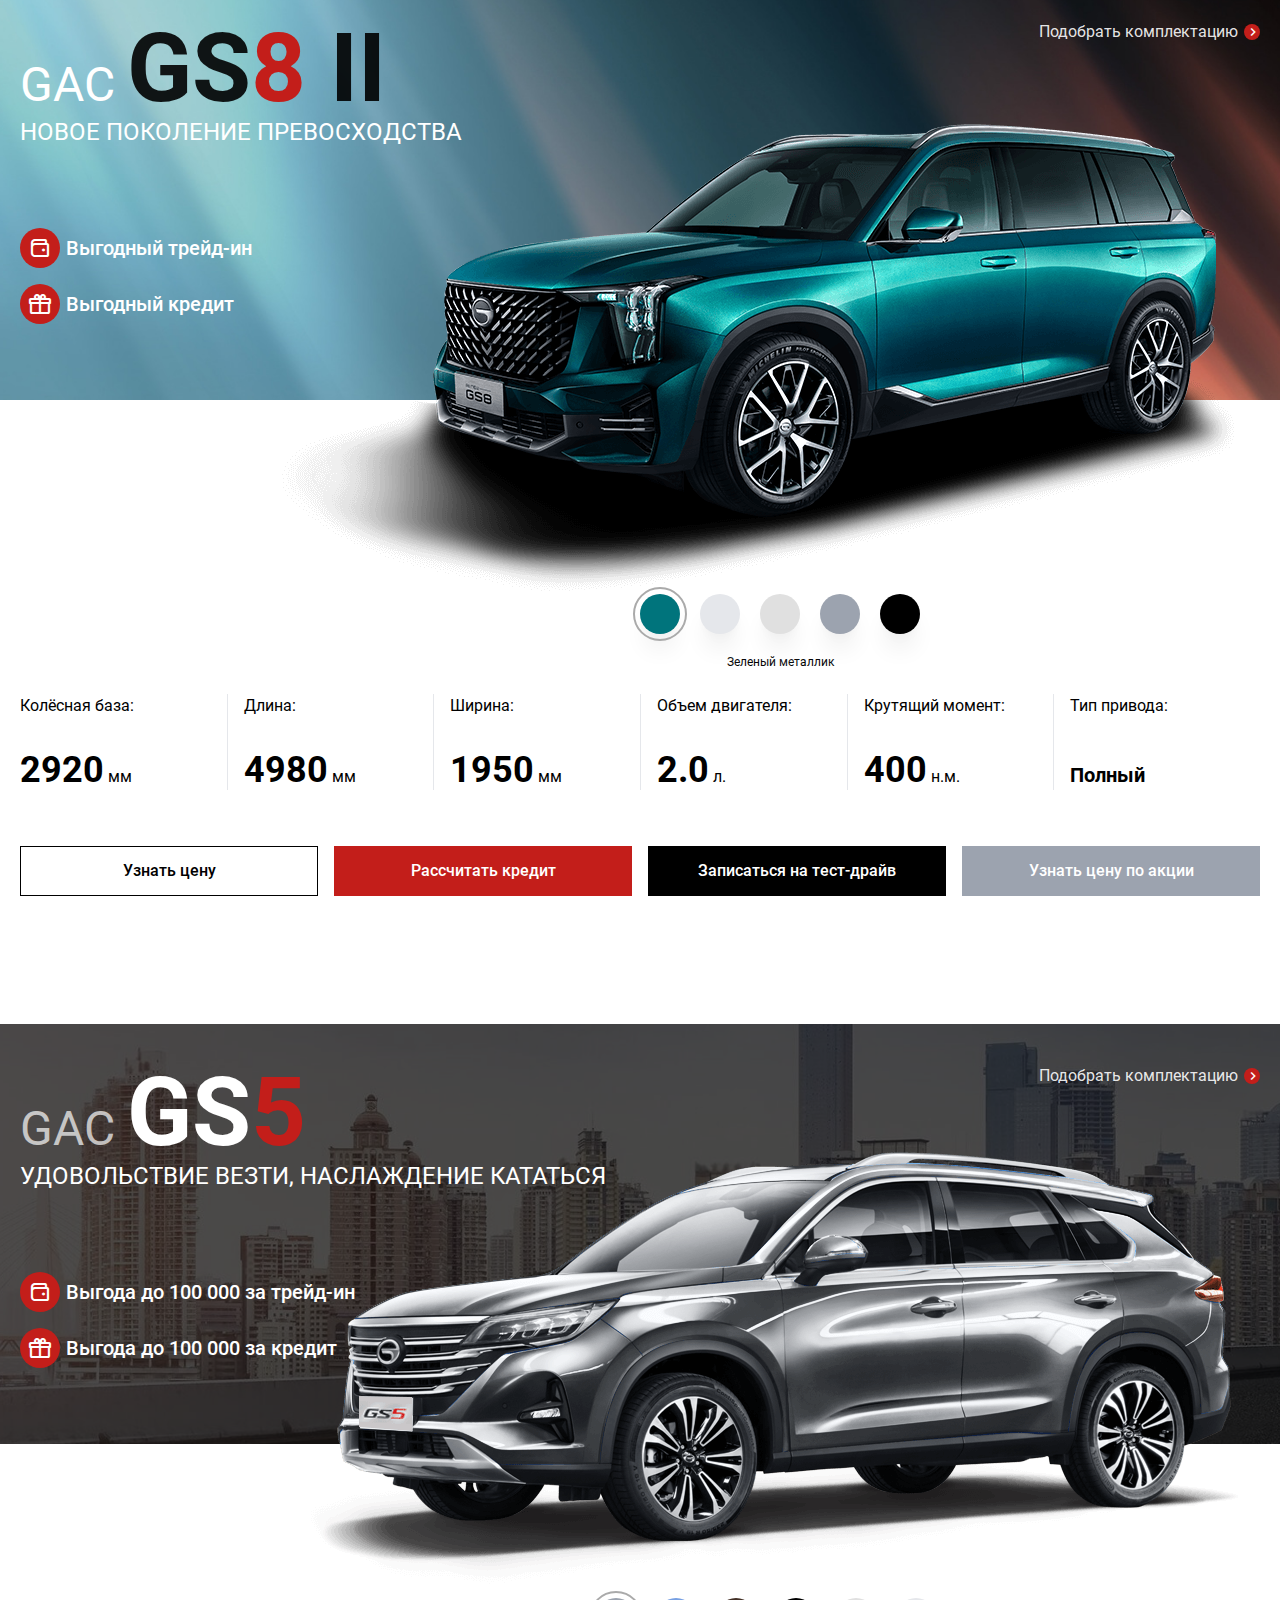
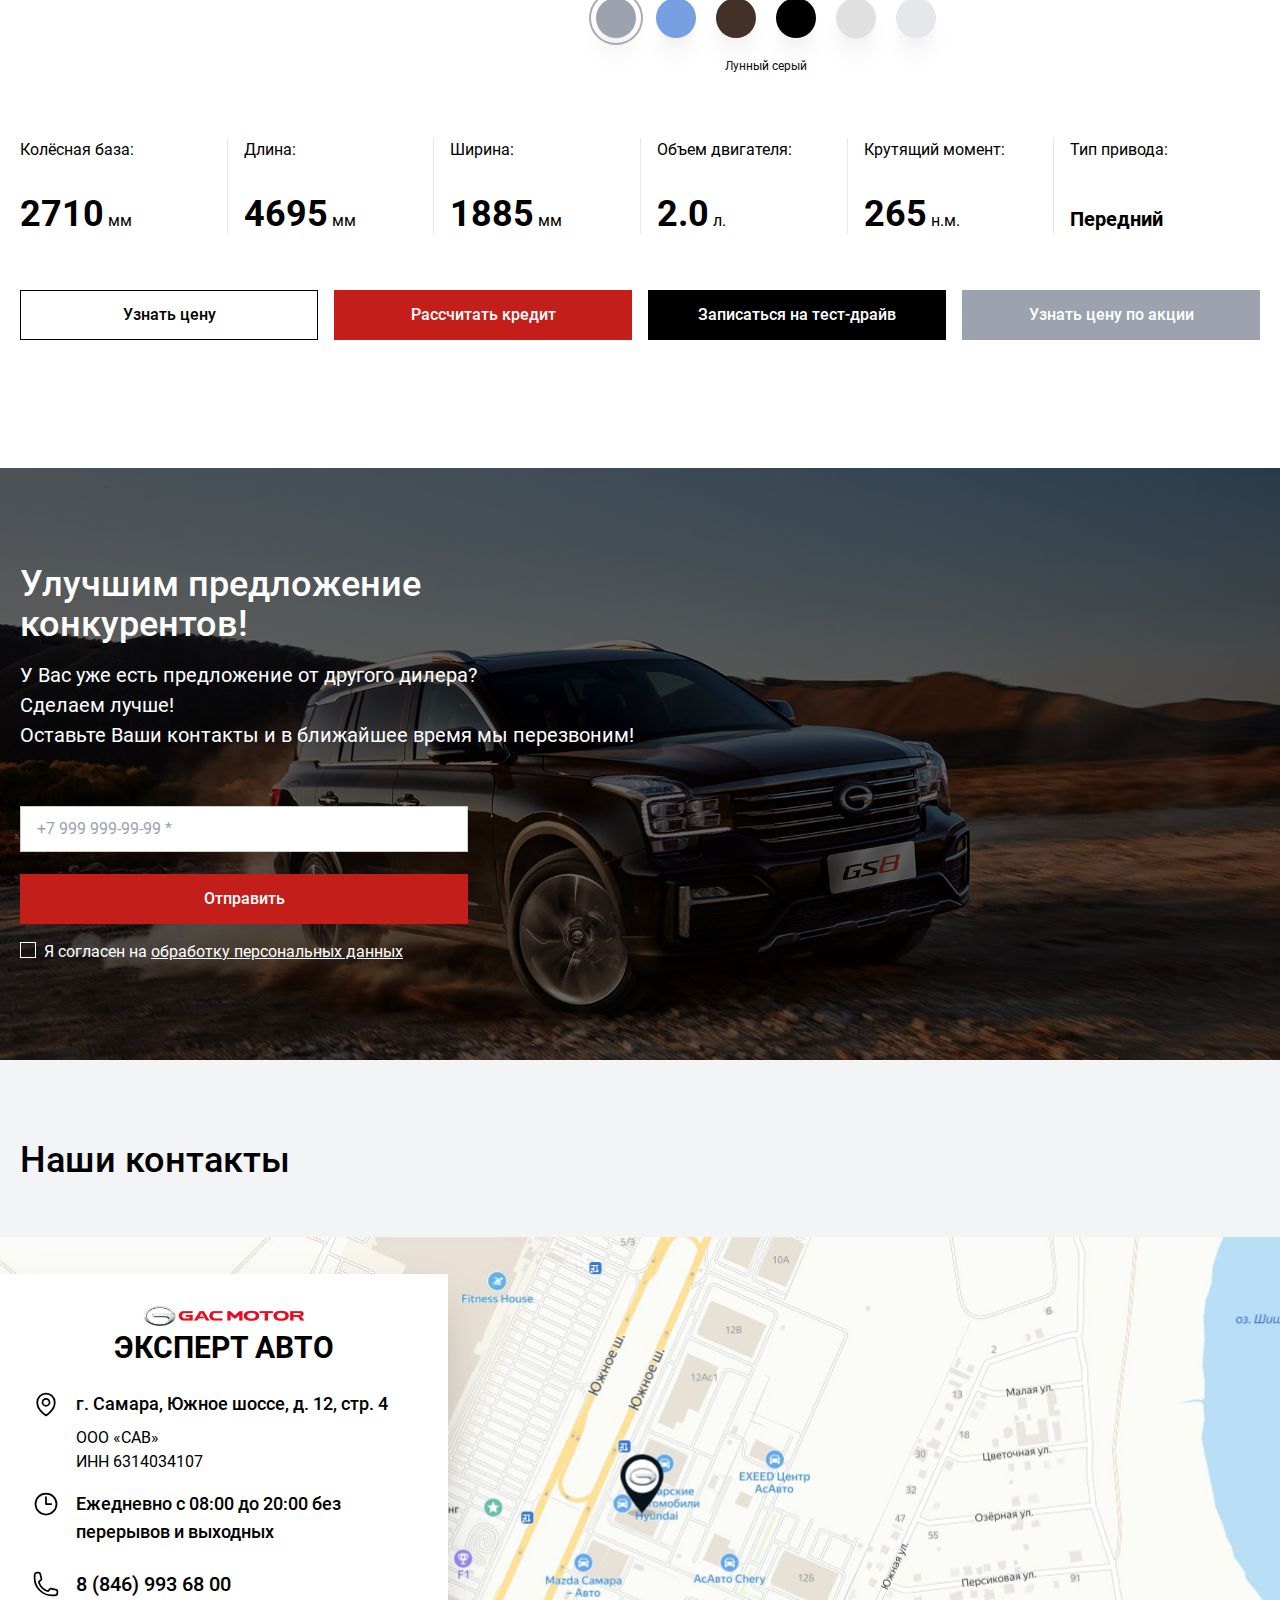
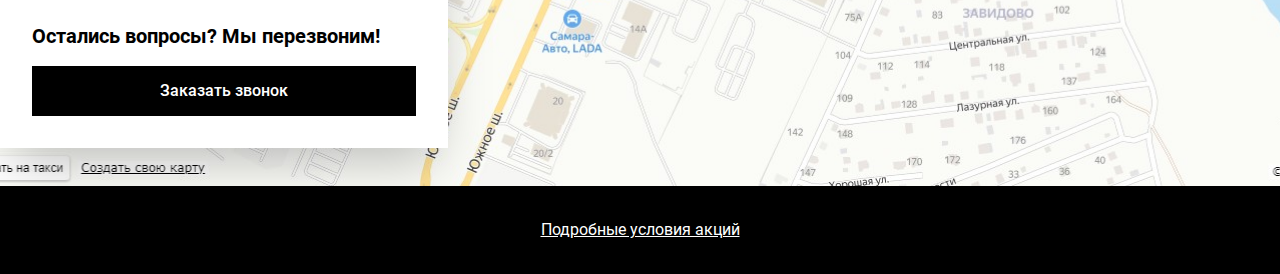
==== commit 16612d34: "Deploying to gh-pages from @ alexsab-ru/gac-smr@55c4956a23348d1fad96d3d6e31989aae1d7a5fc 🚀" ====
--- a/index.html
+++ b/index.html
@@ -20,10 +20,10 @@
 			data-n-head="ssr"
 			rel="icon"
 			type="image/x-icon"
-			href="/img/favicon.ico"
+			href="./img/favicon.ico"
 		/>
 
-		<link href="/src/css/app.scss" rel="stylesheet" />
+		
 
 		<!-- Google Tag Manager -->
 		<script>(function(w,d,s,l,i){w[l]=w[l]||[];w[l].push({'gtm.start':
@@ -32,6 +32,8 @@
 		'https://www.googletagmanager.com/gtm.js?id='+i+dl;f.parentNode.insertBefore(j,f);
 		})(window,document,'script','dataLayer','GTM-NMDLDB3F');</script>
 		<!-- End Google Tag Manager -->
+		<script type="module" crossorigin src="./assets/main-8c91f464.js"></script>
+		<link rel="stylesheet" href="./assets/index-c0442625.css">
 	</head>
 
 	<body>
@@ -48,7 +50,7 @@
 				>
 					<div class="flex items-center flex-nowrap justify-center flex-row gap-2 sm:gap-3 max-[521px]:pb-2">
 						<div class="pr-2 sm:pr-3 border-r border-r-[#628788]">
-							<img src="/img/logo.png" class="max-h-6" alt="Gac Motor" />
+							<img src="./img/logo.png" class="max-h-6" alt="Gac Motor" />
 						</div>
 						<div
 							class="text-lg sm:text-2xl lg:text-3xl leading-none uppercase"
@@ -102,7 +104,7 @@
 								</div>
 								</div>
 							</div>
-							<video muted autoplay loop poster="/img/banners/1.jpg" class="absolute inset-0 h-full object-cover">
+							<video muted autoplay loop poster="./img/banners/1.jpg" class="absolute inset-0 h-full object-cover">
 								<source src="https://alexsab.ru/video/gac-gs8-onlycar-compress.mov" type="video/mp4">
 							</video>
 						</div>
@@ -135,19 +137,19 @@
 							<span class="text-xl sm:text-5xl uppercase font-bold transition-colors duration-500 group-hover:text-accent">GS8&nbsp;II</span>
 						</div>
 						<div class="flex-grow flex items-center justify-center">
-							<img src="/img/models/gs8ii.png" class="scale-100 transition-transform duration-500 in-expo group-hover:scale-105" alt="GS8 II">
+							<img src="./img/models/gs8ii.png" class="scale-100 transition-transform duration-500 in-expo group-hover:scale-105" alt="GS8 II">
 						</div>
 						<div class="flex max-sm:flex-col sm:mt-10 sm:divide-x">
 							<div class="flex-1 py-1.5 sm:py-0 sm:p-4 flex sm:flex-col items-center gap-0.5 sm:gap-2">
-								<img src="/img/icons/icon-seats.png" class="w-5 sm:w-auto" />
+								<img src="./img/icons/icon-seats.png" class="w-5 sm:w-auto" />
 								<span>7 мест</span>
 							</div>
 							<div class="flex-1 py-1.5 sm:py-0 sm:p-4 flex sm:flex-col items-center gap-0.5 sm:gap-2">
-								<img src="/img/icons/icon-petrol.png" class="w-5 sm:w-auto" />
+								<img src="./img/icons/icon-petrol.png" class="w-5 sm:w-auto" />
 								<span>Бензин</span>
 							</div>
 							<div class="flex-1 py-1.5 sm:py-0 sm:p-4 flex sm:flex-col items-center gap-0.5 sm:gap-2">
-								<img src="/img/icons/icon-auto.png" class="w-5 sm:w-auto" />
+								<img src="./img/icons/icon-auto.png" class="w-5 sm:w-auto" />
 								<span>AT</span>
 							</div>
 						</div>
@@ -158,19 +160,19 @@
 							<span class="block text-xs sm:text-xl text-black/80 mt-3">Выгода до 300 000 ₽</span>
 						</div>
 						<div class="flex-grow flex items-center justify-center">
-							<img src="/img/models/gs8.png" class="scale-100 transition-transform duration-500 in-expo group-hover:scale-105" alt="GS8">
+							<img src="./img/models/gs8.png" class="scale-100 transition-transform duration-500 in-expo group-hover:scale-105" alt="GS8">
 						</div>
 						<div class="flex max-sm:flex-col sm:mt-10 sm:divide-x">
 							<div class="flex-1 py-1.5 sm:py-0 sm:p-4 flex sm:flex-col items-center gap-0.5 sm:gap-2">
-								<img src="/img/icons/icon-seats.png" class="w-5 sm:w-auto" />
+								<img src="./img/icons/icon-seats.png" class="w-5 sm:w-auto" />
 								<span>7 мест</span>
 							</div>
 							<div class="flex-1 py-1.5 sm:py-0 sm:p-4 flex sm:flex-col items-center gap-0.5 sm:gap-2">
-								<img src="/img/icons/icon-petrol.png" class="w-5 sm:w-auto" />
+								<img src="./img/icons/icon-petrol.png" class="w-5 sm:w-auto" />
 								<span>Бензин</span>
 							</div>
 							<div class="flex-1 py-1.5 sm:py-0 sm:p-4 flex sm:flex-col items-center gap-0.5 sm:gap-2">
-								<img src="/img/icons/icon-auto.png" class="w-5 sm:w-auto" />
+								<img src="./img/icons/icon-auto.png" class="w-5 sm:w-auto" />
 								<span>AT</span>
 							</div>
 						</div>
@@ -181,19 +183,19 @@
 							<span class="block text-xs sm:text-xl text-black/80 mt-3">Выгода до 200 000 ₽</span>
 						</div>
 						<div class="flex-grow flex items-center justify-center">
-							<img src="/img/models/gs5.png" class="scale-100 transition-transform duration-500 in-expo group-hover:scale-105" alt="GS5">
+							<img src="./img/models/gs5.png" class="scale-100 transition-transform duration-500 in-expo group-hover:scale-105" alt="GS5">
 						</div>
 						<div class="flex max-sm:flex-col sm:mt-10 sm:divide-x">
 							<div class="flex-1 py-1.5 sm:py-0 sm:p-4 flex sm:flex-col items-center gap-0.5 sm:gap-2">
-								<img src="/img/icons/icon-seats.png" class="w-5 sm:w-auto" />
+								<img src="./img/icons/icon-seats.png" class="w-5 sm:w-auto" />
 								<span>5 мест</span>
 							</div>
 							<div class="flex-1 py-1.5 sm:py-0 sm:p-4 flex sm:flex-col items-center gap-0.5 sm:gap-2">
-								<img src="/img/icons/icon-petrol.png" class="w-5 sm:w-auto" />
+								<img src="./img/icons/icon-petrol.png" class="w-5 sm:w-auto" />
 								<span>Бензин</span>
 							</div>
 							<div class="flex-1 py-1.5 sm:py-0 sm:p-4 flex sm:flex-col items-center gap-0.5 sm:gap-2">
-								<img src="/img/icons/icon-auto.png" class="w-5 sm:w-auto" />
+								<img src="./img/icons/icon-auto.png" class="w-5 sm:w-auto" />
 								<span>MT/AT</span>
 							</div>
 						</div>
@@ -203,19 +205,19 @@
 							<span class="text-xl sm:text-5xl uppercase font-bold transition-colors duration-500 group-hover:text-accent">GN8</span>
 						</div>
 						<div class="flex-grow flex items-center justify-center">
-							<img src="/img/models/gn8.png" class="scale-100 transition-transform duration-500 in-expo group-hover:scale-105" alt="GN8">
+							<img src="./img/models/gn8.png" class="scale-100 transition-transform duration-500 in-expo group-hover:scale-105" alt="GN8">
 						</div>
 						<div class="flex max-sm:flex-col sm:mt-10 sm:divide-x">
 							<div class="flex-1 py-1.5 sm:py-0 sm:p-4 flex sm:flex-col items-center gap-0.5 sm:gap-2">
-								<img src="/img/icons/icon-seats.png" class="w-5 sm:w-auto" />
+								<img src="./img/icons/icon-seats.png" class="w-5 sm:w-auto" />
 								<span>7 мест</span>
 							</div>
 							<div class="flex-1 py-1.5 sm:py-0 sm:p-4 flex sm:flex-col items-center gap-0.5 sm:gap-2">
-								<img src="/img/icons/icon-petrol.png" class="w-5 sm:w-auto" />
+								<img src="./img/icons/icon-petrol.png" class="w-5 sm:w-auto" />
 								<span>Бензин</span>
 							</div>
 							<div class="flex-1 py-1.5 sm:py-0 sm:p-4 flex sm:flex-col items-center gap-0.5 sm:gap-2">
-								<img src="/img/icons/icon-auto.png" class="w-5 sm:w-auto" />
+								<img src="./img/icons/icon-auto.png" class="w-5 sm:w-auto" />
 								<span>AT</span>
 							</div>
 						</div>
@@ -229,14 +231,14 @@
 		<!-- GS8 II -->
 		<section class="relative pb-20 xl:pb-32 z-[1] model" data-dir="gs8ii" id="gs8-2">
 			<img
-				src="/img/gs8ii/bg.jpg"
+				src="./img/gs8ii/bg.jpg"
 				class="absolute w-full h-[420px] object-cover z-[-1]"
 			/>
 			<div
 				class="hidden md:block absolute right-0 md:top-60 lg:top-48 xl:top-32 2xl:top-24 sm:max-w-[50%] md:max-w-[550px] lg:max-w-3xl xl:max-w-5xl 2xl:max-w-6xl"
 			>
 				<img
-					src="/img/gs8ii/green.png"
+					src="./img/gs8ii/green.png"
 					class="w-full h-auto color-img-preview"
 					alt="GS8-II"
 				/>
@@ -333,7 +335,7 @@
 
 				<div class="block md:hidden mb-10 mt-3">
 					<img
-						src="/img/gs8ii/green.png"
+						src="./img/gs8ii/green.png"
 						class="w-full h-auto color-img-preview"
 						alt="GAC GS8-II"
 					/>
@@ -444,7 +446,7 @@
 		<!-- GS8 -->
 		<section class="relative pb-20 xl:pb-32 z-[1] model hidden" data-dir="gs8" id="gs8">
 			<img
-				src="/img/gs8/bg.jpg"
+				src="./img/gs8/bg.jpg"
 				class="absolute w-full h-[420px] object-cover z-[-1]"
 			/>
 			<div class="absolute w-full h-[420px] inset-0 z-[-1] bg-black/50"></div>
@@ -452,7 +454,7 @@
 				class="hidden md:block absolute right-0 md:top-60 lg:top-48 xl:top-32 2xl:top-24 sm:max-w-[50%] md:max-w-[550px] lg:max-w-3xl xl:max-w-5xl 2xl:max-w-6xl"
 			>
 				<img
-					src="/img/gs8/gray.png"
+					src="./img/gs8/gray.png"
 					class="w-full h-auto color-img-preview"
 					alt="GS8-II"
 				/>
@@ -555,7 +557,7 @@
 
 				<div class="block md:hidden mb-10 mt-3">
 					<img
-						src="/img/gs8/gray.png"
+						src="./img/gs8/gray.png"
 						class="w-full h-auto color-img-preview"
 						alt="GAC GS8"
 					/>
@@ -672,7 +674,7 @@
 		<!-- GS5 -->
 		<section class="relative pb-20 xl:pb-32 z-[1] model" data-dir="gs5" id="gs5">
 			<img
-				src="/img/gs5/bg.jpg"
+				src="./img/gs5/bg.jpg"
 				class="absolute w-full h-[420px] object-cover z-[-1]"
 			/>
 			<div class="absolute w-full h-[420px] inset-0 z-[-1] bg-black/70"></div>
@@ -680,7 +682,7 @@
 				class="hidden md:block absolute right-10 md:top-60 lg:top-48 xl:top-32 2xl:top-24 sm:max-w-[50%] md:max-w-[550px] lg:max-w-3xl xl:max-w-5xl 2xl:max-w-6xl"
 			>
 				<img
-					src="/img/gs5/gray.png"
+					src="./img/gs5/gray.png"
 					class="w-full h-auto color-img-preview"
 					alt="GS8-II"
 				/>
@@ -785,7 +787,7 @@
 
 				<div class="block md:hidden mb-10 mt-3">
 					<img
-						src="/img/gs5/gray.png"
+						src="./img/gs5/gray.png"
 						class="w-full h-auto color-img-preview"
 						alt="GAC GS5"
 					/>
@@ -904,7 +906,7 @@
 		<!-- GN8 -->
 		<section class="relative pb-20 xl:pb-32 z-[1] model hidden" data-dir="gn8" id="gn8">
 			<img
-				src="/img/gn8/bg.jpg"
+				src="./img/gn8/bg.jpg"
 				class="absolute w-full h-[420px] object-cover z-[-1]"
 			/>
 			<div class="absolute w-full h-[420px] inset-0 z-[-1] bg-black/30"></div>
@@ -912,7 +914,7 @@
 				class="hidden md:block absolute right-0 md:top-52 lg:top-32 xl:top-20 2xl:top-16 sm:max-w-[50%] md:max-w-[550px] lg:max-w-3xl xl:max-w-5xl 2xl:max-w-6xl"
 			>
 				<img
-					src="/img/gn8/blue.png"
+					src="./img/gn8/blue.png"
 					class="w-full h-auto color-img-preview"
 					alt="GN8"
 				/>
@@ -1003,7 +1005,7 @@
 
 				<div class="block md:hidden mb-10 -mt-4">
 					<img
-						src="/img/gn8/blue.png"
+						src="./img/gn8/blue.png"
 						class="w-full h-auto color-img-preview"
 						alt="GN8"
 					/>
@@ -1173,7 +1175,7 @@
 					<div
 						class="flex items-center flex-col gap-1 mb-6"
 					>
-						<img src="/img/logo.png" class="max-h-5" alt="Gac Motor" />
+						<img src="./img/logo.png" class="max-h-5" alt="Gac Motor" />
 						<div
 							class="text-xl sm:text-3xl font-bold leading-none uppercase"
 						>
@@ -1401,7 +1403,7 @@
 		</div>
 		<!-- END MODALS -->
 
-		<script type="module" src="/src/js/app.js"></script>
+		
 
 	</body>
 </html>
--- a/assets/index-c0442625.css
+++ b/assets/index-c0442625.css
@@ -0,0 +1 @@
+@font-face{font-family:Material Design Icons;src:url(./materialdesignicons-webfont-67d24abe.eot?v=7.2.96);src:url(./materialdesignicons-webfont-67d24abe.eot?#iefix&v=7.2.96) format("embedded-opentype"),url(./materialdesignicons-webfont-c1c004a9.woff2?v=7.2.96) format("woff2"),url(./materialdesignicons-webfont-80bb28b3.woff?v=7.2.96) format("woff"),url(./materialdesignicons-webfont-a58ecb54.ttf?v=7.2.96) format("truetype");font-weight:400;font-style:normal}.mdi:before,.mdi-set{display:inline-block;font: 24px/1 Material Design Icons;font-size:inherit;text-rendering:auto;line-height:inherit;-webkit-font-smoothing:antialiased;-moz-osx-font-smoothing:grayscale}.mdi-ab-testing:before{content:"󰇉"}.mdi-abacus:before{content:"󱛠"}.mdi-abjad-arabic:before{content:"󱌨"}.mdi-abjad-hebrew:before{content:"󱌩"}.mdi-abugida-devanagari:before{content:"󱌪"}.mdi-abugida-thai:before{content:"󱌫"}.mdi-access-point:before{content:"󰀃"}.mdi-access-point-check:before{content:"󱔸"}.mdi-access-point-minus:before{content:"󱔹"}.mdi-access-point-network:before{content:"󰀂"}.mdi-access-point-network-off:before{content:"󰯡"}.mdi-access-point-off:before{content:"󱔑"}.mdi-access-point-plus:before{content:"󱔺"}.mdi-access-point-remove:before{content:"󱔻"}.mdi-account:before{content:"󰀄"}.mdi-account-alert:before{content:"󰀅"}.mdi-account-alert-outline:before{content:"󰭐"}.mdi-account-arrow-down:before{content:"󱡨"}.mdi-account-arrow-down-outline:before{content:"󱡩"}.mdi-account-arrow-left:before{content:"󰭑"}.mdi-account-arrow-left-outline:before{content:"󰭒"}.mdi-account-arrow-right:before{content:"󰭓"}.mdi-account-arrow-right-outline:before{content:"󰭔"}.mdi-account-arrow-up:before{content:"󱡧"}.mdi-account-arrow-up-outline:before{content:"󱡪"}.mdi-account-badge:before{content:"󱬊"}.mdi-account-badge-outline:before{content:"󱬋"}.mdi-account-box:before{content:"󰀆"}.mdi-account-box-multiple:before{content:"󰤴"}.mdi-account-box-multiple-outline:before{content:"󱀊"}.mdi-account-box-outline:before{content:"󰀇"}.mdi-account-cancel:before{content:"󱋟"}.mdi-account-cancel-outline:before{content:"󱋠"}.mdi-account-card:before{content:"󱮤"}.mdi-account-card-outline:before{content:"󱮥"}.mdi-account-cash:before{content:"󱂗"}.mdi-account-cash-outline:before{content:"󱂘"}.mdi-account-check:before{content:"󰀈"}.mdi-account-check-outline:before{content:"󰯢"}.mdi-account-child:before{content:"󰪉"}.mdi-account-child-circle:before{content:"󰪊"}.mdi-account-child-outline:before{content:"󱃈"}.mdi-account-circle:before{content:"󰀉"}.mdi-account-circle-outline:before{content:"󰭕"}.mdi-account-clock:before{content:"󰭖"}.mdi-account-clock-outline:before{content:"󰭗"}.mdi-account-cog:before{content:"󱍰"}.mdi-account-cog-outline:before{content:"󱍱"}.mdi-account-convert:before{content:"󰀊"}.mdi-account-convert-outline:before{content:"󱌁"}.mdi-account-cowboy-hat:before{content:"󰺛"}.mdi-account-cowboy-hat-outline:before{content:"󱟳"}.mdi-account-credit-card:before{content:"󱮦"}.mdi-account-credit-card-outline:before{content:"󱮧"}.mdi-account-details:before{content:"󰘱"}.mdi-account-details-outline:before{content:"󱍲"}.mdi-account-edit:before{content:"󰚼"}.mdi-account-edit-outline:before{content:"󰿻"}.mdi-account-eye:before{content:"󰐠"}.mdi-account-eye-outline:before{content:"󱉻"}.mdi-account-filter:before{content:"󰤶"}.mdi-account-filter-outline:before{content:"󰾝"}.mdi-account-group:before{content:"󰡉"}.mdi-account-group-outline:before{content:"󰭘"}.mdi-account-hard-hat:before{content:"󰖵"}.mdi-account-hard-hat-outline:before{content:"󱨟"}.mdi-account-heart:before{content:"󰢙"}.mdi-account-heart-outline:before{content:"󰯣"}.mdi-account-injury:before{content:"󱠕"}.mdi-account-injury-outline:before{content:"󱠖"}.mdi-account-key:before{content:"󰀋"}.mdi-account-key-outline:before{content:"󰯤"}.mdi-account-lock:before{content:"󱅞"}.mdi-account-lock-open:before{content:"󱥠"}.mdi-account-lock-open-outline:before{content:"󱥡"}.mdi-account-lock-outline:before{content:"󱅟"}.mdi-account-minus:before{content:"󰀍"}.mdi-account-minus-outline:before{content:"󰫬"}.mdi-account-multiple:before{content:"󰀎"}.mdi-account-multiple-check:before{content:"󰣅"}.mdi-account-multiple-check-outline:before{content:"󱇾"}.mdi-account-multiple-minus:before{content:"󰗓"}.mdi-account-multiple-minus-outline:before{content:"󰯥"}.mdi-account-multiple-outline:before{content:"󰀏"}.mdi-account-multiple-plus:before{content:"󰀐"}.mdi-account-multiple-plus-outline:before{content:"󰠀"}.mdi-account-multiple-remove:before{content:"󱈊"}.mdi-account-multiple-remove-outline:before{content:"󱈋"}.mdi-account-music:before{content:"󰠃"}.mdi-account-music-outline:before{content:"󰳩"}.mdi-account-network:before{content:"󰀑"}.mdi-account-network-off:before{content:"󱫱"}.mdi-account-network-off-outline:before{content:"󱫲"}.mdi-account-network-outline:before{content:"󰯦"}.mdi-account-off:before{content:"󰀒"}.mdi-account-off-outline:before{content:"󰯧"}.mdi-account-outline:before{content:"󰀓"}.mdi-account-plus:before{content:"󰀔"}.mdi-account-plus-outline:before{content:"󰠁"}.mdi-account-question:before{content:"󰭙"}.mdi-account-question-outline:before{content:"󰭚"}.mdi-account-reactivate:before{content:"󱔫"}.mdi-account-reactivate-outline:before{content:"󱔬"}.mdi-account-remove:before{content:"󰀕"}.mdi-account-remove-outline:before{content:"󰫭"}.mdi-account-school:before{content:"󱨠"}.mdi-account-school-outline:before{content:"󱨡"}.mdi-account-search:before{content:"󰀖"}.mdi-account-search-outline:before{content:"󰤵"}.mdi-account-settings:before{content:"󰘰"}.mdi-account-settings-outline:before{content:"󱃉"}.mdi-account-star:before{content:"󰀗"}.mdi-account-star-outline:before{content:"󰯨"}.mdi-account-supervisor:before{content:"󰪋"}.mdi-account-supervisor-circle:before{content:"󰪌"}.mdi-account-supervisor-circle-outline:before{content:"󱓬"}.mdi-account-supervisor-outline:before{content:"󱄭"}.mdi-account-switch:before{content:"󰀙"}.mdi-account-switch-outline:before{content:"󰓋"}.mdi-account-sync:before{content:"󱤛"}.mdi-account-sync-outline:before{content:"󱤜"}.mdi-account-tag:before{content:"󱰛"}.mdi-account-tag-outline:before{content:"󱰜"}.mdi-account-tie:before{content:"󰳣"}.mdi-account-tie-hat:before{content:"󱢘"}.mdi-account-tie-hat-outline:before{content:"󱢙"}.mdi-account-tie-outline:before{content:"󱃊"}.mdi-account-tie-voice:before{content:"󱌈"}.mdi-account-tie-voice-off:before{content:"󱌊"}.mdi-account-tie-voice-off-outline:before{content:"󱌋"}.mdi-account-tie-voice-outline:before{content:"󱌉"}.mdi-account-tie-woman:before{content:"󱪌"}.mdi-account-voice:before{content:"󰗋"}.mdi-account-voice-off:before{content:"󰻔"}.mdi-account-wrench:before{content:"󱢚"}.mdi-account-wrench-outline:before{content:"󱢛"}.mdi-adjust:before{content:"󰀚"}.mdi-advertisements:before{content:"󱤪"}.mdi-advertisements-off:before{content:"󱤫"}.mdi-air-conditioner:before{content:"󰀛"}.mdi-air-filter:before{content:"󰵃"}.mdi-air-horn:before{content:"󰶬"}.mdi-air-humidifier:before{content:"󱂙"}.mdi-air-humidifier-off:before{content:"󱑦"}.mdi-air-purifier:before{content:"󰵄"}.mdi-air-purifier-off:before{content:"󱭗"}.mdi-airbag:before{content:"󰯩"}.mdi-airballoon:before{content:"󰀜"}.mdi-airballoon-outline:before{content:"󱀋"}.mdi-airplane:before{content:"󰀝"}.mdi-airplane-alert:before{content:"󱡺"}.mdi-airplane-check:before{content:"󱡻"}.mdi-airplane-clock:before{content:"󱡼"}.mdi-airplane-cog:before{content:"󱡽"}.mdi-airplane-edit:before{content:"󱡾"}.mdi-airplane-landing:before{content:"󰗔"}.mdi-airplane-marker:before{content:"󱡿"}.mdi-airplane-minus:before{content:"󱢀"}.mdi-airplane-off:before{content:"󰀞"}.mdi-airplane-plus:before{content:"󱢁"}.mdi-airplane-remove:before{content:"󱢂"}.mdi-airplane-search:before{content:"󱢃"}.mdi-airplane-settings:before{content:"󱢄"}.mdi-airplane-takeoff:before{content:"󰗕"}.mdi-airport:before{content:"󰡋"}.mdi-alarm:before{content:"󰀠"}.mdi-alarm-bell:before{content:"󰞎"}.mdi-alarm-check:before{content:"󰀡"}.mdi-alarm-light:before{content:"󰞏"}.mdi-alarm-light-off:before{content:"󱜞"}.mdi-alarm-light-off-outline:before{content:"󱜟"}.mdi-alarm-light-outline:before{content:"󰯪"}.mdi-alarm-multiple:before{content:"󰀢"}.mdi-alarm-note:before{content:"󰹱"}.mdi-alarm-note-off:before{content:"󰹲"}.mdi-alarm-off:before{content:"󰀣"}.mdi-alarm-panel:before{content:"󱗄"}.mdi-alarm-panel-outline:before{content:"󱗅"}.mdi-alarm-plus:before{content:"󰀤"}.mdi-alarm-snooze:before{content:"󰚎"}.mdi-album:before{content:"󰀥"}.mdi-alert:before{content:"󰀦"}.mdi-alert-box:before{content:"󰀧"}.mdi-alert-box-outline:before{content:"󰳤"}.mdi-alert-circle:before{content:"󰀨"}.mdi-alert-circle-check:before{content:"󱇭"}.mdi-alert-circle-check-outline:before{content:"󱇮"}.mdi-alert-circle-outline:before{content:"󰗖"}.mdi-alert-decagram:before{content:"󰚽"}.mdi-alert-decagram-outline:before{content:"󰳥"}.mdi-alert-minus:before{content:"󱒻"}.mdi-alert-minus-outline:before{content:"󱒾"}.mdi-alert-octagon:before{content:"󰀩"}.mdi-alert-octagon-outline:before{content:"󰳦"}.mdi-alert-octagram:before{content:"󰝧"}.mdi-alert-octagram-outline:before{content:"󰳧"}.mdi-alert-outline:before{content:"󰀪"}.mdi-alert-plus:before{content:"󱒺"}.mdi-alert-plus-outline:before{content:"󱒽"}.mdi-alert-remove:before{content:"󱒼"}.mdi-alert-remove-outline:before{content:"󱒿"}.mdi-alert-rhombus:before{content:"󱇎"}.mdi-alert-rhombus-outline:before{content:"󱇏"}.mdi-alien:before{content:"󰢚"}.mdi-alien-outline:before{content:"󱃋"}.mdi-align-horizontal-center:before{content:"󱇃"}.mdi-align-horizontal-distribute:before{content:"󱥢"}.mdi-align-horizontal-left:before{content:"󱇂"}.mdi-align-horizontal-right:before{content:"󱇄"}.mdi-align-vertical-bottom:before{content:"󱇅"}.mdi-align-vertical-center:before{content:"󱇆"}.mdi-align-vertical-distribute:before{content:"󱥣"}.mdi-align-vertical-top:before{content:"󱇇"}.mdi-all-inclusive:before{content:"󰚾"}.mdi-all-inclusive-box:before{content:"󱢍"}.mdi-all-inclusive-box-outline:before{content:"󱢎"}.mdi-allergy:before{content:"󱉘"}.mdi-alpha:before{content:"󰀫"}.mdi-alpha-a:before{content:"󰫮"}.mdi-alpha-a-box:before{content:"󰬈"}.mdi-alpha-a-box-outline:before{content:"󰯫"}.mdi-alpha-a-circle:before{content:"󰯬"}.mdi-alpha-a-circle-outline:before{content:"󰯭"}.mdi-alpha-b:before{content:"󰫯"}.mdi-alpha-b-box:before{content:"󰬉"}.mdi-alpha-b-box-outline:before{content:"󰯮"}.mdi-alpha-b-circle:before{content:"󰯯"}.mdi-alpha-b-circle-outline:before{content:"󰯰"}.mdi-alpha-c:before{content:"󰫰"}.mdi-alpha-c-box:before{content:"󰬊"}.mdi-alpha-c-box-outline:before{content:"󰯱"}.mdi-alpha-c-circle:before{content:"󰯲"}.mdi-alpha-c-circle-outline:before{content:"󰯳"}.mdi-alpha-d:before{content:"󰫱"}.mdi-alpha-d-box:before{content:"󰬋"}.mdi-alpha-d-box-outline:before{content:"󰯴"}.mdi-alpha-d-circle:before{content:"󰯵"}.mdi-alpha-d-circle-outline:before{content:"󰯶"}.mdi-alpha-e:before{content:"󰫲"}.mdi-alpha-e-box:before{content:"󰬌"}.mdi-alpha-e-box-outline:before{content:"󰯷"}.mdi-alpha-e-circle:before{content:"󰯸"}.mdi-alpha-e-circle-outline:before{content:"󰯹"}.mdi-alpha-f:before{content:"󰫳"}.mdi-alpha-f-box:before{content:"󰬍"}.mdi-alpha-f-box-outline:before{content:"󰯺"}.mdi-alpha-f-circle:before{content:"󰯻"}.mdi-alpha-f-circle-outline:before{content:"󰯼"}.mdi-alpha-g:before{content:"󰫴"}.mdi-alpha-g-box:before{content:"󰬎"}.mdi-alpha-g-box-outline:before{content:"󰯽"}.mdi-alpha-g-circle:before{content:"󰯾"}.mdi-alpha-g-circle-outline:before{content:"󰯿"}.mdi-alpha-h:before{content:"󰫵"}.mdi-alpha-h-box:before{content:"󰬏"}.mdi-alpha-h-box-outline:before{content:"󰰀"}.mdi-alpha-h-circle:before{content:"󰰁"}.mdi-alpha-h-circle-outline:before{content:"󰰂"}.mdi-alpha-i:before{content:"󰫶"}.mdi-alpha-i-box:before{content:"󰬐"}.mdi-alpha-i-box-outline:before{content:"󰰃"}.mdi-alpha-i-circle:before{content:"󰰄"}.mdi-alpha-i-circle-outline:before{content:"󰰅"}.mdi-alpha-j:before{content:"󰫷"}.mdi-alpha-j-box:before{content:"󰬑"}.mdi-alpha-j-box-outline:before{content:"󰰆"}.mdi-alpha-j-circle:before{content:"󰰇"}.mdi-alpha-j-circle-outline:before{content:"󰰈"}.mdi-alpha-k:before{content:"󰫸"}.mdi-alpha-k-box:before{content:"󰬒"}.mdi-alpha-k-box-outline:before{content:"󰰉"}.mdi-alpha-k-circle:before{content:"󰰊"}.mdi-alpha-k-circle-outline:before{content:"󰰋"}.mdi-alpha-l:before{content:"󰫹"}.mdi-alpha-l-box:before{content:"󰬓"}.mdi-alpha-l-box-outline:before{content:"󰰌"}.mdi-alpha-l-circle:before{content:"󰰍"}.mdi-alpha-l-circle-outline:before{content:"󰰎"}.mdi-alpha-m:before{content:"󰫺"}.mdi-alpha-m-box:before{content:"󰬔"}.mdi-alpha-m-box-outline:before{content:"󰰏"}.mdi-alpha-m-circle:before{content:"󰰐"}.mdi-alpha-m-circle-outline:before{content:"󰰑"}.mdi-alpha-n:before{content:"󰫻"}.mdi-alpha-n-box:before{content:"󰬕"}.mdi-alpha-n-box-outline:before{content:"󰰒"}.mdi-alpha-n-circle:before{content:"󰰓"}.mdi-alpha-n-circle-outline:before{content:"󰰔"}.mdi-alpha-o:before{content:"󰫼"}.mdi-alpha-o-box:before{content:"󰬖"}.mdi-alpha-o-box-outline:before{content:"󰰕"}.mdi-alpha-o-circle:before{content:"󰰖"}.mdi-alpha-o-circle-outline:before{content:"󰰗"}.mdi-alpha-p:before{content:"󰫽"}.mdi-alpha-p-box:before{content:"󰬗"}.mdi-alpha-p-box-outline:before{content:"󰰘"}.mdi-alpha-p-circle:before{content:"󰰙"}.mdi-alpha-p-circle-outline:before{content:"󰰚"}.mdi-alpha-q:before{content:"󰫾"}.mdi-alpha-q-box:before{content:"󰬘"}.mdi-alpha-q-box-outline:before{content:"󰰛"}.mdi-alpha-q-circle:before{content:"󰰜"}.mdi-alpha-q-circle-outline:before{content:"󰰝"}.mdi-alpha-r:before{content:"󰫿"}.mdi-alpha-r-box:before{content:"󰬙"}.mdi-alpha-r-box-outline:before{content:"󰰞"}.mdi-alpha-r-circle:before{content:"󰰟"}.mdi-alpha-r-circle-outline:before{content:"󰰠"}.mdi-alpha-s:before{content:"󰬀"}.mdi-alpha-s-box:before{content:"󰬚"}.mdi-alpha-s-box-outline:before{content:"󰰡"}.mdi-alpha-s-circle:before{content:"󰰢"}.mdi-alpha-s-circle-outline:before{content:"󰰣"}.mdi-alpha-t:before{content:"󰬁"}.mdi-alpha-t-box:before{content:"󰬛"}.mdi-alpha-t-box-outline:before{content:"󰰤"}.mdi-alpha-t-circle:before{content:"󰰥"}.mdi-alpha-t-circle-outline:before{content:"󰰦"}.mdi-alpha-u:before{content:"󰬂"}.mdi-alpha-u-box:before{content:"󰬜"}.mdi-alpha-u-box-outline:before{content:"󰰧"}.mdi-alpha-u-circle:before{content:"󰰨"}.mdi-alpha-u-circle-outline:before{content:"󰰩"}.mdi-alpha-v:before{content:"󰬃"}.mdi-alpha-v-box:before{content:"󰬝"}.mdi-alpha-v-box-outline:before{content:"󰰪"}.mdi-alpha-v-circle:before{content:"󰰫"}.mdi-alpha-v-circle-outline:before{content:"󰰬"}.mdi-alpha-w:before{content:"󰬄"}.mdi-alpha-w-box:before{content:"󰬞"}.mdi-alpha-w-box-outline:before{content:"󰰭"}.mdi-alpha-w-circle:before{content:"󰰮"}.mdi-alpha-w-circle-outline:before{content:"󰰯"}.mdi-alpha-x:before{content:"󰬅"}.mdi-alpha-x-box:before{content:"󰬟"}.mdi-alpha-x-box-outline:before{content:"󰰰"}.mdi-alpha-x-circle:before{content:"󰰱"}.mdi-alpha-x-circle-outline:before{content:"󰰲"}.mdi-alpha-y:before{content:"󰬆"}.mdi-alpha-y-box:before{content:"󰬠"}.mdi-alpha-y-box-outline:before{content:"󰰳"}.mdi-alpha-y-circle:before{content:"󰰴"}.mdi-alpha-y-circle-outline:before{content:"󰰵"}.mdi-alpha-z:before{content:"󰬇"}.mdi-alpha-z-box:before{content:"󰬡"}.mdi-alpha-z-box-outline:before{content:"󰰶"}.mdi-alpha-z-circle:before{content:"󰰷"}.mdi-alpha-z-circle-outline:before{content:"󰰸"}.mdi-alphabet-aurebesh:before{content:"󱌬"}.mdi-alphabet-cyrillic:before{content:"󱌭"}.mdi-alphabet-greek:before{content:"󱌮"}.mdi-alphabet-latin:before{content:"󱌯"}.mdi-alphabet-piqad:before{content:"󱌰"}.mdi-alphabet-tengwar:before{content:"󱌷"}.mdi-alphabetical:before{content:"󰀬"}.mdi-alphabetical-off:before{content:"󱀌"}.mdi-alphabetical-variant:before{content:"󱀍"}.mdi-alphabetical-variant-off:before{content:"󱀎"}.mdi-altimeter:before{content:"󰗗"}.mdi-ambulance:before{content:"󰀯"}.mdi-ammunition:before{content:"󰳨"}.mdi-ampersand:before{content:"󰪍"}.mdi-amplifier:before{content:"󰀰"}.mdi-amplifier-off:before{content:"󱆵"}.mdi-anchor:before{content:"󰀱"}.mdi-android:before{content:"󰀲"}.mdi-android-studio:before{content:"󰀴"}.mdi-angle-acute:before{content:"󰤷"}.mdi-angle-obtuse:before{content:"󰤸"}.mdi-angle-right:before{content:"󰤹"}.mdi-angular:before{content:"󰚲"}.mdi-angularjs:before{content:"󰚿"}.mdi-animation:before{content:"󰗘"}.mdi-animation-outline:before{content:"󰪏"}.mdi-animation-play:before{content:"󰤺"}.mdi-animation-play-outline:before{content:"󰪐"}.mdi-ansible:before{content:"󱂚"}.mdi-antenna:before{content:"󱄙"}.mdi-anvil:before{content:"󰢛"}.mdi-apache-kafka:before{content:"󱀏"}.mdi-api:before{content:"󱂛"}.mdi-api-off:before{content:"󱉗"}.mdi-apple:before{content:"󰀵"}.mdi-apple-finder:before{content:"󰀶"}.mdi-apple-icloud:before{content:"󰀸"}.mdi-apple-ios:before{content:"󰀷"}.mdi-apple-keyboard-caps:before{content:"󰘲"}.mdi-apple-keyboard-command:before{content:"󰘳"}.mdi-apple-keyboard-control:before{content:"󰘴"}.mdi-apple-keyboard-option:before{content:"󰘵"}.mdi-apple-keyboard-shift:before{content:"󰘶"}.mdi-apple-safari:before{content:"󰀹"}.mdi-application:before{content:"󰣆"}.mdi-application-array:before{content:"󱃵"}.mdi-application-array-outline:before{content:"󱃶"}.mdi-application-braces:before{content:"󱃷"}.mdi-application-braces-outline:before{content:"󱃸"}.mdi-application-brackets:before{content:"󰲋"}.mdi-application-brackets-outline:before{content:"󰲌"}.mdi-application-cog:before{content:"󰙵"}.mdi-application-cog-outline:before{content:"󱕷"}.mdi-application-edit:before{content:"󰂮"}.mdi-application-edit-outline:before{content:"󰘙"}.mdi-application-export:before{content:"󰶭"}.mdi-application-import:before{content:"󰶮"}.mdi-application-outline:before{content:"󰘔"}.mdi-application-parentheses:before{content:"󱃹"}.mdi-application-parentheses-outline:before{content:"󱃺"}.mdi-application-settings:before{content:"󰭠"}.mdi-application-settings-outline:before{content:"󱕕"}.mdi-application-variable:before{content:"󱃻"}.mdi-application-variable-outline:before{content:"󱃼"}.mdi-approximately-equal:before{content:"󰾞"}.mdi-approximately-equal-box:before{content:"󰾟"}.mdi-apps:before{content:"󰀻"}.mdi-apps-box:before{content:"󰵆"}.mdi-arch:before{content:"󰣇"}.mdi-archive:before{content:"󰀼"}.mdi-archive-alert:before{content:"󱓽"}.mdi-archive-alert-outline:before{content:"󱓾"}.mdi-archive-arrow-down:before{content:"󱉙"}.mdi-archive-arrow-down-outline:before{content:"󱉚"}.mdi-archive-arrow-up:before{content:"󱉛"}.mdi-archive-arrow-up-outline:before{content:"󱉜"}.mdi-archive-cancel:before{content:"󱝋"}.mdi-archive-cancel-outline:before{content:"󱝌"}.mdi-archive-check:before{content:"󱝍"}.mdi-archive-check-outline:before{content:"󱝎"}.mdi-archive-clock:before{content:"󱝏"}.mdi-archive-clock-outline:before{content:"󱝐"}.mdi-archive-cog:before{content:"󱝑"}.mdi-archive-cog-outline:before{content:"󱝒"}.mdi-archive-edit:before{content:"󱝓"}.mdi-archive-edit-outline:before{content:"󱝔"}.mdi-archive-eye:before{content:"󱝕"}.mdi-archive-eye-outline:before{content:"󱝖"}.mdi-archive-lock:before{content:"󱝗"}.mdi-archive-lock-open:before{content:"󱝘"}.mdi-archive-lock-open-outline:before{content:"󱝙"}.mdi-archive-lock-outline:before{content:"󱝚"}.mdi-archive-marker:before{content:"󱝛"}.mdi-archive-marker-outline:before{content:"󱝜"}.mdi-archive-minus:before{content:"󱝝"}.mdi-archive-minus-outline:before{content:"󱝞"}.mdi-archive-music:before{content:"󱝟"}.mdi-archive-music-outline:before{content:"󱝠"}.mdi-archive-off:before{content:"󱝡"}.mdi-archive-off-outline:before{content:"󱝢"}.mdi-archive-outline:before{content:"󱈎"}.mdi-archive-plus:before{content:"󱝣"}.mdi-archive-plus-outline:before{content:"󱝤"}.mdi-archive-refresh:before{content:"󱝥"}.mdi-archive-refresh-outline:before{content:"󱝦"}.mdi-archive-remove:before{content:"󱝧"}.mdi-archive-remove-outline:before{content:"󱝨"}.mdi-archive-search:before{content:"󱝩"}.mdi-archive-search-outline:before{content:"󱝪"}.mdi-archive-settings:before{content:"󱝫"}.mdi-archive-settings-outline:before{content:"󱝬"}.mdi-archive-star:before{content:"󱝭"}.mdi-archive-star-outline:before{content:"󱝮"}.mdi-archive-sync:before{content:"󱝯"}.mdi-archive-sync-outline:before{content:"󱝰"}.mdi-arm-flex:before{content:"󰿗"}.mdi-arm-flex-outline:before{content:"󰿖"}.mdi-arrange-bring-forward:before{content:"󰀽"}.mdi-arrange-bring-to-front:before{content:"󰀾"}.mdi-arrange-send-backward:before{content:"󰀿"}.mdi-arrange-send-to-back:before{content:"󰁀"}.mdi-arrow-all:before{content:"󰁁"}.mdi-arrow-bottom-left:before{content:"󰁂"}.mdi-arrow-bottom-left-bold-box:before{content:"󱥤"}.mdi-arrow-bottom-left-bold-box-outline:before{content:"󱥥"}.mdi-arrow-bottom-left-bold-outline:before{content:"󰦷"}.mdi-arrow-bottom-left-thick:before{content:"󰦸"}.mdi-arrow-bottom-left-thin:before{content:"󱦶"}.mdi-arrow-bottom-left-thin-circle-outline:before{content:"󱖖"}.mdi-arrow-bottom-right:before{content:"󰁃"}.mdi-arrow-bottom-right-bold-box:before{content:"󱥦"}.mdi-arrow-bottom-right-bold-box-outline:before{content:"󱥧"}.mdi-arrow-bottom-right-bold-outline:before{content:"󰦹"}.mdi-arrow-bottom-right-thick:before{content:"󰦺"}.mdi-arrow-bottom-right-thin:before{content:"󱦷"}.mdi-arrow-bottom-right-thin-circle-outline:before{content:"󱖕"}.mdi-arrow-collapse:before{content:"󰘕"}.mdi-arrow-collapse-all:before{content:"󰁄"}.mdi-arrow-collapse-down:before{content:"󰞒"}.mdi-arrow-collapse-horizontal:before{content:"󰡌"}.mdi-arrow-collapse-left:before{content:"󰞓"}.mdi-arrow-collapse-right:before{content:"󰞔"}.mdi-arrow-collapse-up:before{content:"󰞕"}.mdi-arrow-collapse-vertical:before{content:"󰡍"}.mdi-arrow-decision:before{content:"󰦻"}.mdi-arrow-decision-auto:before{content:"󰦼"}.mdi-arrow-decision-auto-outline:before{content:"󰦽"}.mdi-arrow-decision-outline:before{content:"󰦾"}.mdi-arrow-down:before{content:"󰁅"}.mdi-arrow-down-bold:before{content:"󰜮"}.mdi-arrow-down-bold-box:before{content:"󰜯"}.mdi-arrow-down-bold-box-outline:before{content:"󰜰"}.mdi-arrow-down-bold-circle:before{content:"󰁇"}.mdi-arrow-down-bold-circle-outline:before{content:"󰁈"}.mdi-arrow-down-bold-hexagon-outline:before{content:"󰁉"}.mdi-arrow-down-bold-outline:before{content:"󰦿"}.mdi-arrow-down-box:before{content:"󰛀"}.mdi-arrow-down-circle:before{content:"󰳛"}.mdi-arrow-down-circle-outline:before{content:"󰳜"}.mdi-arrow-down-drop-circle:before{content:"󰁊"}.mdi-arrow-down-drop-circle-outline:before{content:"󰁋"}.mdi-arrow-down-left:before{content:"󱞡"}.mdi-arrow-down-left-bold:before{content:"󱞢"}.mdi-arrow-down-right:before{content:"󱞣"}.mdi-arrow-down-right-bold:before{content:"󱞤"}.mdi-arrow-down-thick:before{content:"󰁆"}.mdi-arrow-down-thin:before{content:"󱦳"}.mdi-arrow-down-thin-circle-outline:before{content:"󱖙"}.mdi-arrow-expand:before{content:"󰘖"}.mdi-arrow-expand-all:before{content:"󰁌"}.mdi-arrow-expand-down:before{content:"󰞖"}.mdi-arrow-expand-horizontal:before{content:"󰡎"}.mdi-arrow-expand-left:before{content:"󰞗"}.mdi-arrow-expand-right:before{content:"󰞘"}.mdi-arrow-expand-up:before{content:"󰞙"}.mdi-arrow-expand-vertical:before{content:"󰡏"}.mdi-arrow-horizontal-lock:before{content:"󱅛"}.mdi-arrow-left:before{content:"󰁍"}.mdi-arrow-left-bold:before{content:"󰜱"}.mdi-arrow-left-bold-box:before{content:"󰜲"}.mdi-arrow-left-bold-box-outline:before{content:"󰜳"}.mdi-arrow-left-bold-circle:before{content:"󰁏"}.mdi-arrow-left-bold-circle-outline:before{content:"󰁐"}.mdi-arrow-left-bold-hexagon-outline:before{content:"󰁑"}.mdi-arrow-left-bold-outline:before{content:"󰧀"}.mdi-arrow-left-bottom:before{content:"󱞥"}.mdi-arrow-left-bottom-bold:before{content:"󱞦"}.mdi-arrow-left-box:before{content:"󰛁"}.mdi-arrow-left-circle:before{content:"󰳝"}.mdi-arrow-left-circle-outline:before{content:"󰳞"}.mdi-arrow-left-drop-circle:before{content:"󰁒"}.mdi-arrow-left-drop-circle-outline:before{content:"󰁓"}.mdi-arrow-left-right:before{content:"󰹳"}.mdi-arrow-left-right-bold:before{content:"󰹴"}.mdi-arrow-left-right-bold-outline:before{content:"󰧁"}.mdi-arrow-left-thick:before{content:"󰁎"}.mdi-arrow-left-thin:before{content:"󱦱"}.mdi-arrow-left-thin-circle-outline:before{content:"󱖚"}.mdi-arrow-left-top:before{content:"󱞧"}.mdi-arrow-left-top-bold:before{content:"󱞨"}.mdi-arrow-projectile:before{content:"󱡀"}.mdi-arrow-projectile-multiple:before{content:"󱠿"}.mdi-arrow-right:before{content:"󰁔"}.mdi-arrow-right-bold:before{content:"󰜴"}.mdi-arrow-right-bold-box:before{content:"󰜵"}.mdi-arrow-right-bold-box-outline:before{content:"󰜶"}.mdi-arrow-right-bold-circle:before{content:"󰁖"}.mdi-arrow-right-bold-circle-outline:before{content:"󰁗"}.mdi-arrow-right-bold-hexagon-outline:before{content:"󰁘"}.mdi-arrow-right-bold-outline:before{content:"󰧂"}.mdi-arrow-right-bottom:before{content:"󱞩"}.mdi-arrow-right-bottom-bold:before{content:"󱞪"}.mdi-arrow-right-box:before{content:"󰛂"}.mdi-arrow-right-circle:before{content:"󰳟"}.mdi-arrow-right-circle-outline:before{content:"󰳠"}.mdi-arrow-right-drop-circle:before{content:"󰁙"}.mdi-arrow-right-drop-circle-outline:before{content:"󰁚"}.mdi-arrow-right-thick:before{content:"󰁕"}.mdi-arrow-right-thin:before{content:"󱦰"}.mdi-arrow-right-thin-circle-outline:before{content:"󱖘"}.mdi-arrow-right-top:before{content:"󱞫"}.mdi-arrow-right-top-bold:before{content:"󱞬"}.mdi-arrow-split-horizontal:before{content:"󰤻"}.mdi-arrow-split-vertical:before{content:"󰤼"}.mdi-arrow-top-left:before{content:"󰁛"}.mdi-arrow-top-left-bold-box:before{content:"󱥨"}.mdi-arrow-top-left-bold-box-outline:before{content:"󱥩"}.mdi-arrow-top-left-bold-outline:before{content:"󰧃"}.mdi-arrow-top-left-bottom-right:before{content:"󰹵"}.mdi-arrow-top-left-bottom-right-bold:before{content:"󰹶"}.mdi-arrow-top-left-thick:before{content:"󰧄"}.mdi-arrow-top-left-thin:before{content:"󱦵"}.mdi-arrow-top-left-thin-circle-outline:before{content:"󱖓"}.mdi-arrow-top-right:before{content:"󰁜"}.mdi-arrow-top-right-bold-box:before{content:"󱥪"}.mdi-arrow-top-right-bold-box-outline:before{content:"󱥫"}.mdi-arrow-top-right-bold-outline:before{content:"󰧅"}.mdi-arrow-top-right-bottom-left:before{content:"󰹷"}.mdi-arrow-top-right-bottom-left-bold:before{content:"󰹸"}.mdi-arrow-top-right-thick:before{content:"󰧆"}.mdi-arrow-top-right-thin:before{content:"󱦴"}.mdi-arrow-top-right-thin-circle-outline:before{content:"󱖔"}.mdi-arrow-u-down-left:before{content:"󱞭"}.mdi-arrow-u-down-left-bold:before{content:"󱞮"}.mdi-arrow-u-down-right:before{content:"󱞯"}.mdi-arrow-u-down-right-bold:before{content:"󱞰"}.mdi-arrow-u-left-bottom:before{content:"󱞱"}.mdi-arrow-u-left-bottom-bold:before{content:"󱞲"}.mdi-arrow-u-left-top:before{content:"󱞳"}.mdi-arrow-u-left-top-bold:before{content:"󱞴"}.mdi-arrow-u-right-bottom:before{content:"󱞵"}.mdi-arrow-u-right-bottom-bold:before{content:"󱞶"}.mdi-arrow-u-right-top:before{content:"󱞷"}.mdi-arrow-u-right-top-bold:before{content:"󱞸"}.mdi-arrow-u-up-left:before{content:"󱞹"}.mdi-arrow-u-up-left-bold:before{content:"󱞺"}.mdi-arrow-u-up-right:before{content:"󱞻"}.mdi-arrow-u-up-right-bold:before{content:"󱞼"}.mdi-arrow-up:before{content:"󰁝"}.mdi-arrow-up-bold:before{content:"󰜷"}.mdi-arrow-up-bold-box:before{content:"󰜸"}.mdi-arrow-up-bold-box-outline:before{content:"󰜹"}.mdi-arrow-up-bold-circle:before{content:"󰁟"}.mdi-arrow-up-bold-circle-outline:before{content:"󰁠"}.mdi-arrow-up-bold-hexagon-outline:before{content:"󰁡"}.mdi-arrow-up-bold-outline:before{content:"󰧇"}.mdi-arrow-up-box:before{content:"󰛃"}.mdi-arrow-up-circle:before{content:"󰳡"}.mdi-arrow-up-circle-outline:before{content:"󰳢"}.mdi-arrow-up-down:before{content:"󰹹"}.mdi-arrow-up-down-bold:before{content:"󰹺"}.mdi-arrow-up-down-bold-outline:before{content:"󰧈"}.mdi-arrow-up-drop-circle:before{content:"󰁢"}.mdi-arrow-up-drop-circle-outline:before{content:"󰁣"}.mdi-arrow-up-left:before{content:"󱞽"}.mdi-arrow-up-left-bold:before{content:"󱞾"}.mdi-arrow-up-right:before{content:"󱞿"}.mdi-arrow-up-right-bold:before{content:"󱟀"}.mdi-arrow-up-thick:before{content:"󰁞"}.mdi-arrow-up-thin:before{content:"󱦲"}.mdi-arrow-up-thin-circle-outline:before{content:"󱖗"}.mdi-arrow-vertical-lock:before{content:"󱅜"}.mdi-artboard:before{content:"󱮚"}.mdi-artstation:before{content:"󰭛"}.mdi-aspect-ratio:before{content:"󰨤"}.mdi-assistant:before{content:"󰁤"}.mdi-asterisk:before{content:"󰛄"}.mdi-asterisk-circle-outline:before{content:"󱨧"}.mdi-at:before{content:"󰁥"}.mdi-atlassian:before{content:"󰠄"}.mdi-atm:before{content:"󰵇"}.mdi-atom:before{content:"󰝨"}.mdi-atom-variant:before{content:"󰹻"}.mdi-attachment:before{content:"󰁦"}.mdi-attachment-check:before{content:"󱫁"}.mdi-attachment-lock:before{content:"󱧄"}.mdi-attachment-minus:before{content:"󱫂"}.mdi-attachment-off:before{content:"󱫃"}.mdi-attachment-plus:before{content:"󱫄"}.mdi-attachment-remove:before{content:"󱫅"}.mdi-atv:before{content:"󱭰"}.mdi-audio-input-rca:before{content:"󱡫"}.mdi-audio-input-stereo-minijack:before{content:"󱡬"}.mdi-audio-input-xlr:before{content:"󱡭"}.mdi-audio-video:before{content:"󰤽"}.mdi-audio-video-off:before{content:"󱆶"}.mdi-augmented-reality:before{content:"󰡐"}.mdi-aurora:before{content:"󱮹"}.mdi-auto-download:before{content:"󱍾"}.mdi-auto-fix:before{content:"󰁨"}.mdi-auto-mode:before{content:"󱰠"}.mdi-auto-upload:before{content:"󰁩"}.mdi-autorenew:before{content:"󰁪"}.mdi-autorenew-off:before{content:"󱧧"}.mdi-av-timer:before{content:"󰁫"}.mdi-awning:before{content:"󱮇"}.mdi-awning-outline:before{content:"󱮈"}.mdi-aws:before{content:"󰸏"}.mdi-axe:before{content:"󰣈"}.mdi-axe-battle:before{content:"󱡂"}.mdi-axis:before{content:"󰵈"}.mdi-axis-arrow:before{content:"󰵉"}.mdi-axis-arrow-info:before{content:"󱐎"}.mdi-axis-arrow-lock:before{content:"󰵊"}.mdi-axis-lock:before{content:"󰵋"}.mdi-axis-x-arrow:before{content:"󰵌"}.mdi-axis-x-arrow-lock:before{content:"󰵍"}.mdi-axis-x-rotate-clockwise:before{content:"󰵎"}.mdi-axis-x-rotate-counterclockwise:before{content:"󰵏"}.mdi-axis-x-y-arrow-lock:before{content:"󰵐"}.mdi-axis-y-arrow:before{content:"󰵑"}.mdi-axis-y-arrow-lock:before{content:"󰵒"}.mdi-axis-y-rotate-clockwise:before{content:"󰵓"}.mdi-axis-y-rotate-counterclockwise:before{content:"󰵔"}.mdi-axis-z-arrow:before{content:"󰵕"}.mdi-axis-z-arrow-lock:before{content:"󰵖"}.mdi-axis-z-rotate-clockwise:before{content:"󰵗"}.mdi-axis-z-rotate-counterclockwise:before{content:"󰵘"}.mdi-babel:before{content:"󰨥"}.mdi-baby:before{content:"󰁬"}.mdi-baby-bottle:before{content:"󰼹"}.mdi-baby-bottle-outline:before{content:"󰼺"}.mdi-baby-buggy:before{content:"󱏠"}.mdi-baby-buggy-off:before{content:"󱫳"}.mdi-baby-carriage:before{content:"󰚏"}.mdi-baby-carriage-off:before{content:"󰾠"}.mdi-baby-face:before{content:"󰹼"}.mdi-baby-face-outline:before{content:"󰹽"}.mdi-backburger:before{content:"󰁭"}.mdi-backspace:before{content:"󰁮"}.mdi-backspace-outline:before{content:"󰭜"}.mdi-backspace-reverse:before{content:"󰹾"}.mdi-backspace-reverse-outline:before{content:"󰹿"}.mdi-backup-restore:before{content:"󰁯"}.mdi-bacteria:before{content:"󰻕"}.mdi-bacteria-outline:before{content:"󰻖"}.mdi-badge-account:before{content:"󰶧"}.mdi-badge-account-alert:before{content:"󰶨"}.mdi-badge-account-alert-outline:before{content:"󰶩"}.mdi-badge-account-horizontal:before{content:"󰸍"}.mdi-badge-account-horizontal-outline:before{content:"󰸎"}.mdi-badge-account-outline:before{content:"󰶪"}.mdi-badminton:before{content:"󰡑"}.mdi-bag-carry-on:before{content:"󰼻"}.mdi-bag-carry-on-check:before{content:"󰵥"}.mdi-bag-carry-on-off:before{content:"󰼼"}.mdi-bag-checked:before{content:"󰼽"}.mdi-bag-personal:before{content:"󰸐"}.mdi-bag-personal-off:before{content:"󰸑"}.mdi-bag-personal-off-outline:before{content:"󰸒"}.mdi-bag-personal-outline:before{content:"󰸓"}.mdi-bag-personal-tag:before{content:"󱬌"}.mdi-bag-personal-tag-outline:before{content:"󱬍"}.mdi-bag-suitcase:before{content:"󱖋"}.mdi-bag-suitcase-off:before{content:"󱖍"}.mdi-bag-suitcase-off-outline:before{content:"󱖎"}.mdi-bag-suitcase-outline:before{content:"󱖌"}.mdi-baguette:before{content:"󰼾"}.mdi-balcony:before{content:"󱠗"}.mdi-balloon:before{content:"󰨦"}.mdi-ballot:before{content:"󰧉"}.mdi-ballot-outline:before{content:"󰧊"}.mdi-ballot-recount:before{content:"󰰹"}.mdi-ballot-recount-outline:before{content:"󰰺"}.mdi-bandage:before{content:"󰶯"}.mdi-bank:before{content:"󰁰"}.mdi-bank-check:before{content:"󱙕"}.mdi-bank-circle:before{content:"󱰃"}.mdi-bank-circle-outline:before{content:"󱰄"}.mdi-bank-minus:before{content:"󰶰"}.mdi-bank-off:before{content:"󱙖"}.mdi-bank-off-outline:before{content:"󱙗"}.mdi-bank-outline:before{content:"󰺀"}.mdi-bank-plus:before{content:"󰶱"}.mdi-bank-remove:before{content:"󰶲"}.mdi-bank-transfer:before{content:"󰨧"}.mdi-bank-transfer-in:before{content:"󰨨"}.mdi-bank-transfer-out:before{content:"󰨩"}.mdi-barcode:before{content:"󰁱"}.mdi-barcode-off:before{content:"󱈶"}.mdi-barcode-scan:before{content:"󰁲"}.mdi-barley:before{content:"󰁳"}.mdi-barley-off:before{content:"󰭝"}.mdi-barn:before{content:"󰭞"}.mdi-barrel:before{content:"󰁴"}.mdi-barrel-outline:before{content:"󱨨"}.mdi-baseball:before{content:"󰡒"}.mdi-baseball-bat:before{content:"󰡓"}.mdi-baseball-diamond:before{content:"󱗬"}.mdi-baseball-diamond-outline:before{content:"󱗭"}.mdi-baseball-outline:before{content:"󱱚"}.mdi-bash:before{content:"󱆃"}.mdi-basket:before{content:"󰁶"}.mdi-basket-check:before{content:"󱣥"}.mdi-basket-check-outline:before{content:"󱣦"}.mdi-basket-fill:before{content:"󰁷"}.mdi-basket-minus:before{content:"󱔣"}.mdi-basket-minus-outline:before{content:"󱔤"}.mdi-basket-off:before{content:"󱔥"}.mdi-basket-off-outline:before{content:"󱔦"}.mdi-basket-outline:before{content:"󱆁"}.mdi-basket-plus:before{content:"󱔧"}.mdi-basket-plus-outline:before{content:"󱔨"}.mdi-basket-remove:before{content:"󱔩"}.mdi-basket-remove-outline:before{content:"󱔪"}.mdi-basket-unfill:before{content:"󰁸"}.mdi-basketball:before{content:"󰠆"}.mdi-basketball-hoop:before{content:"󰰻"}.mdi-basketball-hoop-outline:before{content:"󰰼"}.mdi-bat:before{content:"󰭟"}.mdi-bathtub:before{content:"󱠘"}.mdi-bathtub-outline:before{content:"󱠙"}.mdi-battery:before{content:"󰁹"}.mdi-battery-10:before{content:"󰁺"}.mdi-battery-10-bluetooth:before{content:"󰤾"}.mdi-battery-20:before{content:"󰁻"}.mdi-battery-20-bluetooth:before{content:"󰤿"}.mdi-battery-30:before{content:"󰁼"}.mdi-battery-30-bluetooth:before{content:"󰥀"}.mdi-battery-40:before{content:"󰁽"}.mdi-battery-40-bluetooth:before{content:"󰥁"}.mdi-battery-50:before{content:"󰁾"}.mdi-battery-50-bluetooth:before{content:"󰥂"}.mdi-battery-60:before{content:"󰁿"}.mdi-battery-60-bluetooth:before{content:"󰥃"}.mdi-battery-70:before{content:"󰂀"}.mdi-battery-70-bluetooth:before{content:"󰥄"}.mdi-battery-80:before{content:"󰂁"}.mdi-battery-80-bluetooth:before{content:"󰥅"}.mdi-battery-90:before{content:"󰂂"}.mdi-battery-90-bluetooth:before{content:"󰥆"}.mdi-battery-alert:before{content:"󰂃"}.mdi-battery-alert-bluetooth:before{content:"󰥇"}.mdi-battery-alert-variant:before{content:"󱃌"}.mdi-battery-alert-variant-outline:before{content:"󱃍"}.mdi-battery-arrow-down:before{content:"󱟞"}.mdi-battery-arrow-down-outline:before{content:"󱟟"}.mdi-battery-arrow-up:before{content:"󱟠"}.mdi-battery-arrow-up-outline:before{content:"󱟡"}.mdi-battery-bluetooth:before{content:"󰥈"}.mdi-battery-bluetooth-variant:before{content:"󰥉"}.mdi-battery-charging:before{content:"󰂄"}.mdi-battery-charging-10:before{content:"󰢜"}.mdi-battery-charging-100:before{content:"󰂅"}.mdi-battery-charging-20:before{content:"󰂆"}.mdi-battery-charging-30:before{content:"󰂇"}.mdi-battery-charging-40:before{content:"󰂈"}.mdi-battery-charging-50:before{content:"󰢝"}.mdi-battery-charging-60:before{content:"󰂉"}.mdi-battery-charging-70:before{content:"󰢞"}.mdi-battery-charging-80:before{content:"󰂊"}.mdi-battery-charging-90:before{content:"󰂋"}.mdi-battery-charging-high:before{content:"󱊦"}.mdi-battery-charging-low:before{content:"󱊤"}.mdi-battery-charging-medium:before{content:"󱊥"}.mdi-battery-charging-outline:before{content:"󰢟"}.mdi-battery-charging-wireless:before{content:"󰠇"}.mdi-battery-charging-wireless-10:before{content:"󰠈"}.mdi-battery-charging-wireless-20:before{content:"󰠉"}.mdi-battery-charging-wireless-30:before{content:"󰠊"}.mdi-battery-charging-wireless-40:before{content:"󰠋"}.mdi-battery-charging-wireless-50:before{content:"󰠌"}.mdi-battery-charging-wireless-60:before{content:"󰠍"}.mdi-battery-charging-wireless-70:before{content:"󰠎"}.mdi-battery-charging-wireless-80:before{content:"󰠏"}.mdi-battery-charging-wireless-90:before{content:"󰠐"}.mdi-battery-charging-wireless-alert:before{content:"󰠑"}.mdi-battery-charging-wireless-outline:before{content:"󰠒"}.mdi-battery-check:before{content:"󱟢"}.mdi-battery-check-outline:before{content:"󱟣"}.mdi-battery-clock:before{content:"󱧥"}.mdi-battery-clock-outline:before{content:"󱧦"}.mdi-battery-heart:before{content:"󱈏"}.mdi-battery-heart-outline:before{content:"󱈐"}.mdi-battery-heart-variant:before{content:"󱈑"}.mdi-battery-high:before{content:"󱊣"}.mdi-battery-lock:before{content:"󱞜"}.mdi-battery-lock-open:before{content:"󱞝"}.mdi-battery-low:before{content:"󱊡"}.mdi-battery-medium:before{content:"󱊢"}.mdi-battery-minus:before{content:"󱟤"}.mdi-battery-minus-outline:before{content:"󱟥"}.mdi-battery-minus-variant:before{content:"󰂌"}.mdi-battery-negative:before{content:"󰂍"}.mdi-battery-off:before{content:"󱉝"}.mdi-battery-off-outline:before{content:"󱉞"}.mdi-battery-outline:before{content:"󰂎"}.mdi-battery-plus:before{content:"󱟦"}.mdi-battery-plus-outline:before{content:"󱟧"}.mdi-battery-plus-variant:before{content:"󰂏"}.mdi-battery-positive:before{content:"󰂐"}.mdi-battery-remove:before{content:"󱟨"}.mdi-battery-remove-outline:before{content:"󱟩"}.mdi-battery-sync:before{content:"󱠴"}.mdi-battery-sync-outline:before{content:"󱠵"}.mdi-battery-unknown:before{content:"󰂑"}.mdi-battery-unknown-bluetooth:before{content:"󰥊"}.mdi-beach:before{content:"󰂒"}.mdi-beaker:before{content:"󰳪"}.mdi-beaker-alert:before{content:"󱈩"}.mdi-beaker-alert-outline:before{content:"󱈪"}.mdi-beaker-check:before{content:"󱈫"}.mdi-beaker-check-outline:before{content:"󱈬"}.mdi-beaker-minus:before{content:"󱈭"}.mdi-beaker-minus-outline:before{content:"󱈮"}.mdi-beaker-outline:before{content:"󰚐"}.mdi-beaker-plus:before{content:"󱈯"}.mdi-beaker-plus-outline:before{content:"󱈰"}.mdi-beaker-question:before{content:"󱈱"}.mdi-beaker-question-outline:before{content:"󱈲"}.mdi-beaker-remove:before{content:"󱈳"}.mdi-beaker-remove-outline:before{content:"󱈴"}.mdi-bed:before{content:"󰋣"}.mdi-bed-clock:before{content:"󱮔"}.mdi-bed-double:before{content:"󰿔"}.mdi-bed-double-outline:before{content:"󰿓"}.mdi-bed-empty:before{content:"󰢠"}.mdi-bed-king:before{content:"󰿒"}.mdi-bed-king-outline:before{content:"󰿑"}.mdi-bed-outline:before{content:"󰂙"}.mdi-bed-queen:before{content:"󰿐"}.mdi-bed-queen-outline:before{content:"󰿛"}.mdi-bed-single:before{content:"󱁭"}.mdi-bed-single-outline:before{content:"󱁮"}.mdi-bee:before{content:"󰾡"}.mdi-bee-flower:before{content:"󰾢"}.mdi-beehive-off-outline:before{content:"󱏭"}.mdi-beehive-outline:before{content:"󱃎"}.mdi-beekeeper:before{content:"󱓢"}.mdi-beer:before{content:"󰂘"}.mdi-beer-outline:before{content:"󱌌"}.mdi-bell:before{content:"󰂚"}.mdi-bell-alert:before{content:"󰵙"}.mdi-bell-alert-outline:before{content:"󰺁"}.mdi-bell-badge:before{content:"󱅫"}.mdi-bell-badge-outline:before{content:"󰅸"}.mdi-bell-cancel:before{content:"󱏧"}.mdi-bell-cancel-outline:before{content:"󱏨"}.mdi-bell-check:before{content:"󱇥"}.mdi-bell-check-outline:before{content:"󱇦"}.mdi-bell-circle:before{content:"󰵚"}.mdi-bell-circle-outline:before{content:"󰵛"}.mdi-bell-cog:before{content:"󱨩"}.mdi-bell-cog-outline:before{content:"󱨪"}.mdi-bell-minus:before{content:"󱏩"}.mdi-bell-minus-outline:before{content:"󱏪"}.mdi-bell-off:before{content:"󰂛"}.mdi-bell-off-outline:before{content:"󰪑"}.mdi-bell-outline:before{content:"󰂜"}.mdi-bell-plus:before{content:"󰂝"}.mdi-bell-plus-outline:before{content:"󰪒"}.mdi-bell-remove:before{content:"󱏫"}.mdi-bell-remove-outline:before{content:"󱏬"}.mdi-bell-ring:before{content:"󰂞"}.mdi-bell-ring-outline:before{content:"󰂟"}.mdi-bell-sleep:before{content:"󰂠"}.mdi-bell-sleep-outline:before{content:"󰪓"}.mdi-bench:before{content:"󱰡"}.mdi-bench-back:before{content:"󱰢"}.mdi-beta:before{content:"󰂡"}.mdi-betamax:before{content:"󰧋"}.mdi-biathlon:before{content:"󰸔"}.mdi-bicycle:before{content:"󱂜"}.mdi-bicycle-basket:before{content:"󱈵"}.mdi-bicycle-cargo:before{content:"󱢜"}.mdi-bicycle-electric:before{content:"󱖴"}.mdi-bicycle-penny-farthing:before{content:"󱗩"}.mdi-bike:before{content:"󰂣"}.mdi-bike-fast:before{content:"󱄟"}.mdi-bike-pedal:before{content:"󱰣"}.mdi-bike-pedal-clipless:before{content:"󱰤"}.mdi-bike-pedal-mountain:before{content:"󱰥"}.mdi-billboard:before{content:"󱀐"}.mdi-billiards:before{content:"󰭡"}.mdi-billiards-rack:before{content:"󰭢"}.mdi-binoculars:before{content:"󰂥"}.mdi-bio:before{content:"󰂦"}.mdi-biohazard:before{content:"󰂧"}.mdi-bird:before{content:"󱗆"}.mdi-bitbucket:before{content:"󰂨"}.mdi-bitcoin:before{content:"󰠓"}.mdi-black-mesa:before{content:"󰂩"}.mdi-blender:before{content:"󰳫"}.mdi-blender-outline:before{content:"󱠚"}.mdi-blender-software:before{content:"󰂫"}.mdi-blinds:before{content:"󰂬"}.mdi-blinds-horizontal:before{content:"󱨫"}.mdi-blinds-horizontal-closed:before{content:"󱨬"}.mdi-blinds-open:before{content:"󱀑"}.mdi-blinds-vertical:before{content:"󱨭"}.mdi-blinds-vertical-closed:before{content:"󱨮"}.mdi-block-helper:before{content:"󰂭"}.mdi-blood-bag:before{content:"󰳬"}.mdi-bluetooth:before{content:"󰂯"}.mdi-bluetooth-audio:before{content:"󰂰"}.mdi-bluetooth-connect:before{content:"󰂱"}.mdi-bluetooth-off:before{content:"󰂲"}.mdi-bluetooth-settings:before{content:"󰂳"}.mdi-bluetooth-transfer:before{content:"󰂴"}.mdi-blur:before{content:"󰂵"}.mdi-blur-linear:before{content:"󰂶"}.mdi-blur-off:before{content:"󰂷"}.mdi-blur-radial:before{content:"󰂸"}.mdi-bolt:before{content:"󰶳"}.mdi-bomb:before{content:"󰚑"}.mdi-bomb-off:before{content:"󰛅"}.mdi-bone:before{content:"󰂹"}.mdi-bone-off:before{content:"󱧠"}.mdi-book:before{content:"󰂺"}.mdi-book-account:before{content:"󱎭"}.mdi-book-account-outline:before{content:"󱎮"}.mdi-book-alert:before{content:"󱙼"}.mdi-book-alert-outline:before{content:"󱙽"}.mdi-book-alphabet:before{content:"󰘝"}.mdi-book-arrow-down:before{content:"󱙾"}.mdi-book-arrow-down-outline:before{content:"󱙿"}.mdi-book-arrow-left:before{content:"󱚀"}.mdi-book-arrow-left-outline:before{content:"󱚁"}.mdi-book-arrow-right:before{content:"󱚂"}.mdi-book-arrow-right-outline:before{content:"󱚃"}.mdi-book-arrow-up:before{content:"󱚄"}.mdi-book-arrow-up-outline:before{content:"󱚅"}.mdi-book-cancel:before{content:"󱚆"}.mdi-book-cancel-outline:before{content:"󱚇"}.mdi-book-check:before{content:"󱓳"}.mdi-book-check-outline:before{content:"󱓴"}.mdi-book-clock:before{content:"󱚈"}.mdi-book-clock-outline:before{content:"󱚉"}.mdi-book-cog:before{content:"󱚊"}.mdi-book-cog-outline:before{content:"󱚋"}.mdi-book-cross:before{content:"󰂢"}.mdi-book-edit:before{content:"󱚌"}.mdi-book-edit-outline:before{content:"󱚍"}.mdi-book-education:before{content:"󱛉"}.mdi-book-education-outline:before{content:"󱛊"}.mdi-book-heart:before{content:"󱨝"}.mdi-book-heart-outline:before{content:"󱨞"}.mdi-book-information-variant:before{content:"󱁯"}.mdi-book-lock:before{content:"󰞚"}.mdi-book-lock-open:before{content:"󰞛"}.mdi-book-lock-open-outline:before{content:"󱚎"}.mdi-book-lock-outline:before{content:"󱚏"}.mdi-book-marker:before{content:"󱚐"}.mdi-book-marker-outline:before{content:"󱚑"}.mdi-book-minus:before{content:"󰗙"}.mdi-book-minus-multiple:before{content:"󰪔"}.mdi-book-minus-multiple-outline:before{content:"󰤋"}.mdi-book-minus-outline:before{content:"󱚒"}.mdi-book-multiple:before{content:"󰂻"}.mdi-book-multiple-outline:before{content:"󰐶"}.mdi-book-music:before{content:"󰁧"}.mdi-book-music-outline:before{content:"󱚓"}.mdi-book-off:before{content:"󱚔"}.mdi-book-off-outline:before{content:"󱚕"}.mdi-book-open:before{content:"󰂽"}.mdi-book-open-blank-variant:before{content:"󰂾"}.mdi-book-open-outline:before{content:"󰭣"}.mdi-book-open-page-variant:before{content:"󰗚"}.mdi-book-open-page-variant-outline:before{content:"󱗖"}.mdi-book-open-variant:before{content:"󱓷"}.mdi-book-outline:before{content:"󰭤"}.mdi-book-play:before{content:"󰺂"}.mdi-book-play-outline:before{content:"󰺃"}.mdi-book-plus:before{content:"󰗛"}.mdi-book-plus-multiple:before{content:"󰪕"}.mdi-book-plus-multiple-outline:before{content:"󰫞"}.mdi-book-plus-outline:before{content:"󱚖"}.mdi-book-refresh:before{content:"󱚗"}.mdi-book-refresh-outline:before{content:"󱚘"}.mdi-book-remove:before{content:"󰪗"}.mdi-book-remove-multiple:before{content:"󰪖"}.mdi-book-remove-multiple-outline:before{content:"󰓊"}.mdi-book-remove-outline:before{content:"󱚙"}.mdi-book-search:before{content:"󰺄"}.mdi-book-search-outline:before{content:"󰺅"}.mdi-book-settings:before{content:"󱚚"}.mdi-book-settings-outline:before{content:"󱚛"}.mdi-book-sync:before{content:"󱚜"}.mdi-book-sync-outline:before{content:"󱛈"}.mdi-book-variant:before{content:"󰂿"}.mdi-bookmark:before{content:"󰃀"}.mdi-bookmark-box:before{content:"󱭵"}.mdi-bookmark-box-multiple:before{content:"󱥬"}.mdi-bookmark-box-multiple-outline:before{content:"󱥭"}.mdi-bookmark-box-outline:before{content:"󱭶"}.mdi-bookmark-check:before{content:"󰃁"}.mdi-bookmark-check-outline:before{content:"󱍻"}.mdi-bookmark-minus:before{content:"󰧌"}.mdi-bookmark-minus-outline:before{content:"󰧍"}.mdi-bookmark-multiple:before{content:"󰸕"}.mdi-bookmark-multiple-outline:before{content:"󰸖"}.mdi-bookmark-music:before{content:"󰃂"}.mdi-bookmark-music-outline:before{content:"󱍹"}.mdi-bookmark-off:before{content:"󰧎"}.mdi-bookmark-off-outline:before{content:"󰧏"}.mdi-bookmark-outline:before{content:"󰃃"}.mdi-bookmark-plus:before{content:"󰃅"}.mdi-bookmark-plus-outline:before{content:"󰃄"}.mdi-bookmark-remove:before{content:"󰃆"}.mdi-bookmark-remove-outline:before{content:"󱍺"}.mdi-bookshelf:before{content:"󱉟"}.mdi-boom-gate:before{content:"󰺆"}.mdi-boom-gate-alert:before{content:"󰺇"}.mdi-boom-gate-alert-outline:before{content:"󰺈"}.mdi-boom-gate-arrow-down:before{content:"󰺉"}.mdi-boom-gate-arrow-down-outline:before{content:"󰺊"}.mdi-boom-gate-arrow-up:before{content:"󰺌"}.mdi-boom-gate-arrow-up-outline:before{content:"󰺍"}.mdi-boom-gate-outline:before{content:"󰺋"}.mdi-boom-gate-up:before{content:"󱟹"}.mdi-boom-gate-up-outline:before{content:"󱟺"}.mdi-boombox:before{content:"󰗜"}.mdi-boomerang:before{content:"󱃏"}.mdi-bootstrap:before{content:"󰛆"}.mdi-border-all:before{content:"󰃇"}.mdi-border-all-variant:before{content:"󰢡"}.mdi-border-bottom:before{content:"󰃈"}.mdi-border-bottom-variant:before{content:"󰢢"}.mdi-border-color:before{content:"󰃉"}.mdi-border-horizontal:before{content:"󰃊"}.mdi-border-inside:before{content:"󰃋"}.mdi-border-left:before{content:"󰃌"}.mdi-border-left-variant:before{content:"󰢣"}.mdi-border-none:before{content:"󰃍"}.mdi-border-none-variant:before{content:"󰢤"}.mdi-border-outside:before{content:"󰃎"}.mdi-border-radius:before{content:"󱫴"}.mdi-border-right:before{content:"󰃏"}.mdi-border-right-variant:before{content:"󰢥"}.mdi-border-style:before{content:"󰃐"}.mdi-border-top:before{content:"󰃑"}.mdi-border-top-variant:before{content:"󰢦"}.mdi-border-vertical:before{content:"󰃒"}.mdi-bottle-soda:before{content:"󱁰"}.mdi-bottle-soda-classic:before{content:"󱁱"}.mdi-bottle-soda-classic-outline:before{content:"󱍣"}.mdi-bottle-soda-outline:before{content:"󱁲"}.mdi-bottle-tonic:before{content:"󱄮"}.mdi-bottle-tonic-outline:before{content:"󱄯"}.mdi-bottle-tonic-plus:before{content:"󱄰"}.mdi-bottle-tonic-plus-outline:before{content:"󱄱"}.mdi-bottle-tonic-skull:before{content:"󱄲"}.mdi-bottle-tonic-skull-outline:before{content:"󱄳"}.mdi-bottle-wine:before{content:"󰡔"}.mdi-bottle-wine-outline:before{content:"󱌐"}.mdi-bow-arrow:before{content:"󱡁"}.mdi-bow-tie:before{content:"󰙸"}.mdi-bowl:before{content:"󰊎"}.mdi-bowl-mix:before{content:"󰘗"}.mdi-bowl-mix-outline:before{content:"󰋤"}.mdi-bowl-outline:before{content:"󰊩"}.mdi-bowling:before{content:"󰃓"}.mdi-box:before{content:"󰃔"}.mdi-box-cutter:before{content:"󰃕"}.mdi-box-cutter-off:before{content:"󰭊"}.mdi-box-shadow:before{content:"󰘷"}.mdi-boxing-glove:before{content:"󰭥"}.mdi-braille:before{content:"󰧐"}.mdi-brain:before{content:"󰧑"}.mdi-bread-slice:before{content:"󰳮"}.mdi-bread-slice-outline:before{content:"󰳯"}.mdi-bridge:before{content:"󰘘"}.mdi-briefcase:before{content:"󰃖"}.mdi-briefcase-account:before{content:"󰳰"}.mdi-briefcase-account-outline:before{content:"󰳱"}.mdi-briefcase-arrow-left-right:before{content:"󱪍"}.mdi-briefcase-arrow-left-right-outline:before{content:"󱪎"}.mdi-briefcase-arrow-up-down:before{content:"󱪏"}.mdi-briefcase-arrow-up-down-outline:before{content:"󱪐"}.mdi-briefcase-check:before{content:"󰃗"}.mdi-briefcase-check-outline:before{content:"󱌞"}.mdi-briefcase-clock:before{content:"󱃐"}.mdi-briefcase-clock-outline:before{content:"󱃑"}.mdi-briefcase-download:before{content:"󰃘"}.mdi-briefcase-download-outline:before{content:"󰰽"}.mdi-briefcase-edit:before{content:"󰪘"}.mdi-briefcase-edit-outline:before{content:"󰰾"}.mdi-briefcase-eye:before{content:"󱟙"}.mdi-briefcase-eye-outline:before{content:"󱟚"}.mdi-briefcase-minus:before{content:"󰨪"}.mdi-briefcase-minus-outline:before{content:"󰰿"}.mdi-briefcase-off:before{content:"󱙘"}.mdi-briefcase-off-outline:before{content:"󱙙"}.mdi-briefcase-outline:before{content:"󰠔"}.mdi-briefcase-plus:before{content:"󰨫"}.mdi-briefcase-plus-outline:before{content:"󰱀"}.mdi-briefcase-remove:before{content:"󰨬"}.mdi-briefcase-remove-outline:before{content:"󰱁"}.mdi-briefcase-search:before{content:"󰨭"}.mdi-briefcase-search-outline:before{content:"󰱂"}.mdi-briefcase-upload:before{content:"󰃙"}.mdi-briefcase-upload-outline:before{content:"󰱃"}.mdi-briefcase-variant:before{content:"󱒔"}.mdi-briefcase-variant-off:before{content:"󱙚"}.mdi-briefcase-variant-off-outline:before{content:"󱙛"}.mdi-briefcase-variant-outline:before{content:"󱒕"}.mdi-brightness-1:before{content:"󰃚"}.mdi-brightness-2:before{content:"󰃛"}.mdi-brightness-3:before{content:"󰃜"}.mdi-brightness-4:before{content:"󰃝"}.mdi-brightness-5:before{content:"󰃞"}.mdi-brightness-6:before{content:"󰃟"}.mdi-brightness-7:before{content:"󰃠"}.mdi-brightness-auto:before{content:"󰃡"}.mdi-brightness-percent:before{content:"󰳲"}.mdi-broadcast:before{content:"󱜠"}.mdi-broadcast-off:before{content:"󱜡"}.mdi-broom:before{content:"󰃢"}.mdi-brush:before{content:"󰃣"}.mdi-brush-off:before{content:"󱝱"}.mdi-brush-outline:before{content:"󱨍"}.mdi-brush-variant:before{content:"󱠓"}.mdi-bucket:before{content:"󱐕"}.mdi-bucket-outline:before{content:"󱐖"}.mdi-buffet:before{content:"󰕸"}.mdi-bug:before{content:"󰃤"}.mdi-bug-check:before{content:"󰨮"}.mdi-bug-check-outline:before{content:"󰨯"}.mdi-bug-outline:before{content:"󰨰"}.mdi-bug-pause:before{content:"󱫵"}.mdi-bug-pause-outline:before{content:"󱫶"}.mdi-bug-play:before{content:"󱫷"}.mdi-bug-play-outline:before{content:"󱫸"}.mdi-bug-stop:before{content:"󱫹"}.mdi-bug-stop-outline:before{content:"󱫺"}.mdi-bugle:before{content:"󰶴"}.mdi-bulkhead-light:before{content:"󱨯"}.mdi-bulldozer:before{content:"󰬢"}.mdi-bullet:before{content:"󰳳"}.mdi-bulletin-board:before{content:"󰃥"}.mdi-bullhorn:before{content:"󰃦"}.mdi-bullhorn-outline:before{content:"󰬣"}.mdi-bullhorn-variant:before{content:"󱥮"}.mdi-bullhorn-variant-outline:before{content:"󱥯"}.mdi-bullseye:before{content:"󰗝"}.mdi-bullseye-arrow:before{content:"󰣉"}.mdi-bulma:before{content:"󱋧"}.mdi-bunk-bed:before{content:"󱌂"}.mdi-bunk-bed-outline:before{content:"󰂗"}.mdi-bus:before{content:"󰃧"}.mdi-bus-alert:before{content:"󰪙"}.mdi-bus-articulated-end:before{content:"󰞜"}.mdi-bus-articulated-front:before{content:"󰞝"}.mdi-bus-clock:before{content:"󰣊"}.mdi-bus-double-decker:before{content:"󰞞"}.mdi-bus-electric:before{content:"󱤝"}.mdi-bus-marker:before{content:"󱈒"}.mdi-bus-multiple:before{content:"󰼿"}.mdi-bus-school:before{content:"󰞟"}.mdi-bus-side:before{content:"󰞠"}.mdi-bus-stop:before{content:"󱀒"}.mdi-bus-stop-covered:before{content:"󱀓"}.mdi-bus-stop-uncovered:before{content:"󱀔"}.mdi-butterfly:before{content:"󱖉"}.mdi-butterfly-outline:before{content:"󱖊"}.mdi-button-cursor:before{content:"󱭏"}.mdi-button-pointer:before{content:"󱭐"}.mdi-cabin-a-frame:before{content:"󱢌"}.mdi-cable-data:before{content:"󱎔"}.mdi-cached:before{content:"󰃨"}.mdi-cactus:before{content:"󰶵"}.mdi-cake:before{content:"󰃩"}.mdi-cake-layered:before{content:"󰃪"}.mdi-cake-variant:before{content:"󰃫"}.mdi-cake-variant-outline:before{content:"󱟰"}.mdi-calculator:before{content:"󰃬"}.mdi-calculator-variant:before{content:"󰪚"}.mdi-calculator-variant-outline:before{content:"󱖦"}.mdi-calendar:before{content:"󰃭"}.mdi-calendar-account:before{content:"󰻗"}.mdi-calendar-account-outline:before{content:"󰻘"}.mdi-calendar-alert:before{content:"󰨱"}.mdi-calendar-alert-outline:before{content:"󱭢"}.mdi-calendar-arrow-left:before{content:"󱄴"}.mdi-calendar-arrow-right:before{content:"󱄵"}.mdi-calendar-badge:before{content:"󱮝"}.mdi-calendar-badge-outline:before{content:"󱮞"}.mdi-calendar-blank:before{content:"󰃮"}.mdi-calendar-blank-multiple:before{content:"󱁳"}.mdi-calendar-blank-outline:before{content:"󰭦"}.mdi-calendar-check:before{content:"󰃯"}.mdi-calendar-check-outline:before{content:"󰱄"}.mdi-calendar-clock:before{content:"󰃰"}.mdi-calendar-clock-outline:before{content:"󱛡"}.mdi-calendar-collapse-horizontal:before{content:"󱢝"}.mdi-calendar-collapse-horizontal-outline:before{content:"󱭣"}.mdi-calendar-cursor:before{content:"󱕻"}.mdi-calendar-cursor-outline:before{content:"󱭤"}.mdi-calendar-edit:before{content:"󰢧"}.mdi-calendar-edit-outline:before{content:"󱭥"}.mdi-calendar-end:before{content:"󱙬"}.mdi-calendar-end-outline:before{content:"󱭦"}.mdi-calendar-expand-horizontal:before{content:"󱢞"}.mdi-calendar-expand-horizontal-outline:before{content:"󱭧"}.mdi-calendar-export:before{content:"󰬤"}.mdi-calendar-export-outline:before{content:"󱭨"}.mdi-calendar-filter:before{content:"󱨲"}.mdi-calendar-filter-outline:before{content:"󱨳"}.mdi-calendar-heart:before{content:"󰧒"}.mdi-calendar-heart-outline:before{content:"󱭩"}.mdi-calendar-import:before{content:"󰬥"}.mdi-calendar-import-outline:before{content:"󱭪"}.mdi-calendar-lock:before{content:"󱙁"}.mdi-calendar-lock-open:before{content:"󱭛"}.mdi-calendar-lock-open-outline:before{content:"󱭜"}.mdi-calendar-lock-outline:before{content:"󱙂"}.mdi-calendar-minus:before{content:"󰵜"}.mdi-calendar-minus-outline:before{content:"󱭫"}.mdi-calendar-month:before{content:"󰸗"}.mdi-calendar-month-outline:before{content:"󰸘"}.mdi-calendar-multiple:before{content:"󰃱"}.mdi-calendar-multiple-check:before{content:"󰃲"}.mdi-calendar-multiselect:before{content:"󰨲"}.mdi-calendar-multiselect-outline:before{content:"󱭕"}.mdi-calendar-outline:before{content:"󰭧"}.mdi-calendar-plus:before{content:"󰃳"}.mdi-calendar-plus-outline:before{content:"󱭬"}.mdi-calendar-question:before{content:"󰚒"}.mdi-calendar-question-outline:before{content:"󱭭"}.mdi-calendar-range:before{content:"󰙹"}.mdi-calendar-range-outline:before{content:"󰭨"}.mdi-calendar-refresh:before{content:"󰇡"}.mdi-calendar-refresh-outline:before{content:"󰈃"}.mdi-calendar-remove:before{content:"󰃴"}.mdi-calendar-remove-outline:before{content:"󰱅"}.mdi-calendar-search:before{content:"󰥌"}.mdi-calendar-search-outline:before{content:"󱭮"}.mdi-calendar-star:before{content:"󰧓"}.mdi-calendar-star-four-points:before{content:"󱰟"}.mdi-calendar-star-outline:before{content:"󱭓"}.mdi-calendar-start:before{content:"󱙭"}.mdi-calendar-start-outline:before{content:"󱭯"}.mdi-calendar-sync:before{content:"󰺎"}.mdi-calendar-sync-outline:before{content:"󰺏"}.mdi-calendar-text:before{content:"󰃵"}.mdi-calendar-text-outline:before{content:"󰱆"}.mdi-calendar-today:before{content:"󰃶"}.mdi-calendar-today-outline:before{content:"󱨰"}.mdi-calendar-week:before{content:"󰨳"}.mdi-calendar-week-begin:before{content:"󰨴"}.mdi-calendar-week-begin-outline:before{content:"󱨱"}.mdi-calendar-week-outline:before{content:"󱨴"}.mdi-calendar-weekend:before{content:"󰻙"}.mdi-calendar-weekend-outline:before{content:"󰻚"}.mdi-call-made:before{content:"󰃷"}.mdi-call-merge:before{content:"󰃸"}.mdi-call-missed:before{content:"󰃹"}.mdi-call-received:before{content:"󰃺"}.mdi-call-split:before{content:"󰃻"}.mdi-camcorder:before{content:"󰃼"}.mdi-camcorder-off:before{content:"󰃿"}.mdi-camera:before{content:"󰄀"}.mdi-camera-account:before{content:"󰣋"}.mdi-camera-burst:before{content:"󰚓"}.mdi-camera-control:before{content:"󰭩"}.mdi-camera-document:before{content:"󱡱"}.mdi-camera-document-off:before{content:"󱡲"}.mdi-camera-enhance:before{content:"󰄁"}.mdi-camera-enhance-outline:before{content:"󰭪"}.mdi-camera-flip:before{content:"󱗙"}.mdi-camera-flip-outline:before{content:"󱗚"}.mdi-camera-front:before{content:"󰄂"}.mdi-camera-front-variant:before{content:"󰄃"}.mdi-camera-gopro:before{content:"󰞡"}.mdi-camera-image:before{content:"󰣌"}.mdi-camera-iris:before{content:"󰄄"}.mdi-camera-lock:before{content:"󱨔"}.mdi-camera-lock-open:before{content:"󱰍"}.mdi-camera-lock-open-outline:before{content:"󱰎"}.mdi-camera-lock-outline:before{content:"󱨕"}.mdi-camera-marker:before{content:"󱦧"}.mdi-camera-marker-outline:before{content:"󱦨"}.mdi-camera-metering-center:before{content:"󰞢"}.mdi-camera-metering-matrix:before{content:"󰞣"}.mdi-camera-metering-partial:before{content:"󰞤"}.mdi-camera-metering-spot:before{content:"󰞥"}.mdi-camera-off:before{content:"󰗟"}.mdi-camera-off-outline:before{content:"󱦿"}.mdi-camera-outline:before{content:"󰵝"}.mdi-camera-party-mode:before{content:"󰄅"}.mdi-camera-plus:before{content:"󰻛"}.mdi-camera-plus-outline:before{content:"󰻜"}.mdi-camera-rear:before{content:"󰄆"}.mdi-camera-rear-variant:before{content:"󰄇"}.mdi-camera-retake:before{content:"󰸙"}.mdi-camera-retake-outline:before{content:"󰸚"}.mdi-camera-switch:before{content:"󰄈"}.mdi-camera-switch-outline:before{content:"󰡊"}.mdi-camera-timer:before{content:"󰄉"}.mdi-camera-wireless:before{content:"󰶶"}.mdi-camera-wireless-outline:before{content:"󰶷"}.mdi-campfire:before{content:"󰻝"}.mdi-cancel:before{content:"󰜺"}.mdi-candelabra:before{content:"󱟒"}.mdi-candelabra-fire:before{content:"󱟓"}.mdi-candle:before{content:"󰗢"}.mdi-candy:before{content:"󱥰"}.mdi-candy-off:before{content:"󱥱"}.mdi-candy-off-outline:before{content:"󱥲"}.mdi-candy-outline:before{content:"󱥳"}.mdi-candycane:before{content:"󰄊"}.mdi-cannabis:before{content:"󰞦"}.mdi-cannabis-off:before{content:"󱙮"}.mdi-caps-lock:before{content:"󰪛"}.mdi-car:before{content:"󰄋"}.mdi-car-2-plus:before{content:"󱀕"}.mdi-car-3-plus:before{content:"󱀖"}.mdi-car-arrow-left:before{content:"󱎲"}.mdi-car-arrow-right:before{content:"󱎳"}.mdi-car-back:before{content:"󰸛"}.mdi-car-battery:before{content:"󰄌"}.mdi-car-brake-abs:before{content:"󰱇"}.mdi-car-brake-alert:before{content:"󰱈"}.mdi-car-brake-fluid-level:before{content:"󱤉"}.mdi-car-brake-hold:before{content:"󰵞"}.mdi-car-brake-low-pressure:before{content:"󱤊"}.mdi-car-brake-parking:before{content:"󰵟"}.mdi-car-brake-retarder:before{content:"󱀗"}.mdi-car-brake-temperature:before{content:"󱤋"}.mdi-car-brake-worn-linings:before{content:"󱤌"}.mdi-car-child-seat:before{content:"󰾣"}.mdi-car-clock:before{content:"󱥴"}.mdi-car-clutch:before{content:"󱀘"}.mdi-car-cog:before{content:"󱏌"}.mdi-car-connected:before{content:"󰄍"}.mdi-car-convertible:before{content:"󰞧"}.mdi-car-coolant-level:before{content:"󱀙"}.mdi-car-cruise-control:before{content:"󰵠"}.mdi-car-defrost-front:before{content:"󰵡"}.mdi-car-defrost-rear:before{content:"󰵢"}.mdi-car-door:before{content:"󰭫"}.mdi-car-door-lock:before{content:"󱂝"}.mdi-car-electric:before{content:"󰭬"}.mdi-car-electric-outline:before{content:"󱖵"}.mdi-car-emergency:before{content:"󱘏"}.mdi-car-esp:before{content:"󰱉"}.mdi-car-estate:before{content:"󰞨"}.mdi-car-hatchback:before{content:"󰞩"}.mdi-car-info:before{content:"󱆾"}.mdi-car-key:before{content:"󰭭"}.mdi-car-lifted-pickup:before{content:"󱔭"}.mdi-car-light-alert:before{content:"󱤍"}.mdi-car-light-dimmed:before{content:"󰱊"}.mdi-car-light-fog:before{content:"󰱋"}.mdi-car-light-high:before{content:"󰱌"}.mdi-car-limousine:before{content:"󰣍"}.mdi-car-multiple:before{content:"󰭮"}.mdi-car-off:before{content:"󰸜"}.mdi-car-outline:before{content:"󱓭"}.mdi-car-parking-lights:before{content:"󰵣"}.mdi-car-pickup:before{content:"󰞪"}.mdi-car-search:before{content:"󱮍"}.mdi-car-search-outline:before{content:"󱮎"}.mdi-car-seat:before{content:"󰾤"}.mdi-car-seat-cooler:before{content:"󰾥"}.mdi-car-seat-heater:before{content:"󰾦"}.mdi-car-select:before{content:"󱡹"}.mdi-car-settings:before{content:"󱏍"}.mdi-car-shift-pattern:before{content:"󰽀"}.mdi-car-side:before{content:"󰞫"}.mdi-car-speed-limiter:before{content:"󱤎"}.mdi-car-sports:before{content:"󰞬"}.mdi-car-tire-alert:before{content:"󰱍"}.mdi-car-traction-control:before{content:"󰵤"}.mdi-car-turbocharger:before{content:"󱀚"}.mdi-car-wash:before{content:"󰄎"}.mdi-car-windshield:before{content:"󱀛"}.mdi-car-windshield-outline:before{content:"󱀜"}.mdi-car-wireless:before{content:"󱡸"}.mdi-car-wrench:before{content:"󱠔"}.mdi-carabiner:before{content:"󱓀"}.mdi-caravan:before{content:"󰞭"}.mdi-card:before{content:"󰭯"}.mdi-card-account-details:before{content:"󰗒"}.mdi-card-account-details-outline:before{content:"󰶫"}.mdi-card-account-details-star:before{content:"󰊣"}.mdi-card-account-details-star-outline:before{content:"󰛛"}.mdi-card-account-mail:before{content:"󰆎"}.mdi-card-account-mail-outline:before{content:"󰺘"}.mdi-card-account-phone:before{content:"󰺙"}.mdi-card-account-phone-outline:before{content:"󰺚"}.mdi-card-bulleted:before{content:"󰭰"}.mdi-card-bulleted-off:before{content:"󰭱"}.mdi-card-bulleted-off-outline:before{content:"󰭲"}.mdi-card-bulleted-outline:before{content:"󰭳"}.mdi-card-bulleted-settings:before{content:"󰭴"}.mdi-card-bulleted-settings-outline:before{content:"󰭵"}.mdi-card-minus:before{content:"󱘀"}.mdi-card-minus-outline:before{content:"󱘁"}.mdi-card-multiple:before{content:"󱟱"}.mdi-card-multiple-outline:before{content:"󱟲"}.mdi-card-off:before{content:"󱘂"}.mdi-card-off-outline:before{content:"󱘃"}.mdi-card-outline:before{content:"󰭶"}.mdi-card-plus:before{content:"󱇿"}.mdi-card-plus-outline:before{content:"󱈀"}.mdi-card-remove:before{content:"󱘄"}.mdi-card-remove-outline:before{content:"󱘅"}.mdi-card-search:before{content:"󱁴"}.mdi-card-search-outline:before{content:"󱁵"}.mdi-card-text:before{content:"󰭷"}.mdi-card-text-outline:before{content:"󰭸"}.mdi-cards:before{content:"󰘸"}.mdi-cards-club:before{content:"󰣎"}.mdi-cards-club-outline:before{content:"󱢟"}.mdi-cards-diamond:before{content:"󰣏"}.mdi-cards-diamond-outline:before{content:"󱀝"}.mdi-cards-heart:before{content:"󰣐"}.mdi-cards-heart-outline:before{content:"󱢠"}.mdi-cards-outline:before{content:"󰘹"}.mdi-cards-playing:before{content:"󱢡"}.mdi-cards-playing-club:before{content:"󱢢"}.mdi-cards-playing-club-multiple:before{content:"󱢣"}.mdi-cards-playing-club-multiple-outline:before{content:"󱢤"}.mdi-cards-playing-club-outline:before{content:"󱢥"}.mdi-cards-playing-diamond:before{content:"󱢦"}.mdi-cards-playing-diamond-multiple:before{content:"󱢧"}.mdi-cards-playing-diamond-multiple-outline:before{content:"󱢨"}.mdi-cards-playing-diamond-outline:before{content:"󱢩"}.mdi-cards-playing-heart:before{content:"󱢪"}.mdi-cards-playing-heart-multiple:before{content:"󱢫"}.mdi-cards-playing-heart-multiple-outline:before{content:"󱢬"}.mdi-cards-playing-heart-outline:before{content:"󱢭"}.mdi-cards-playing-outline:before{content:"󰘺"}.mdi-cards-playing-spade:before{content:"󱢮"}.mdi-cards-playing-spade-multiple:before{content:"󱢯"}.mdi-cards-playing-spade-multiple-outline:before{content:"󱢰"}.mdi-cards-playing-spade-outline:before{content:"󱢱"}.mdi-cards-spade:before{content:"󰣑"}.mdi-cards-spade-outline:before{content:"󱢲"}.mdi-cards-variant:before{content:"󰛇"}.mdi-carrot:before{content:"󰄏"}.mdi-cart:before{content:"󰄐"}.mdi-cart-arrow-down:before{content:"󰵦"}.mdi-cart-arrow-right:before{content:"󰱎"}.mdi-cart-arrow-up:before{content:"󰵧"}.mdi-cart-check:before{content:"󱗪"}.mdi-cart-heart:before{content:"󱣠"}.mdi-cart-minus:before{content:"󰵨"}.mdi-cart-off:before{content:"󰙫"}.mdi-cart-outline:before{content:"󰄑"}.mdi-cart-percent:before{content:"󱮮"}.mdi-cart-plus:before{content:"󰄒"}.mdi-cart-remove:before{content:"󰵩"}.mdi-cart-variant:before{content:"󱗫"}.mdi-case-sensitive-alt:before{content:"󰄓"}.mdi-cash:before{content:"󰄔"}.mdi-cash-100:before{content:"󰄕"}.mdi-cash-check:before{content:"󱓮"}.mdi-cash-clock:before{content:"󱪑"}.mdi-cash-fast:before{content:"󱡜"}.mdi-cash-lock:before{content:"󱓪"}.mdi-cash-lock-open:before{content:"󱓫"}.mdi-cash-marker:before{content:"󰶸"}.mdi-cash-minus:before{content:"󱉠"}.mdi-cash-multiple:before{content:"󰄖"}.mdi-cash-off:before{content:"󱱹"}.mdi-cash-plus:before{content:"󱉡"}.mdi-cash-refund:before{content:"󰪜"}.mdi-cash-register:before{content:"󰳴"}.mdi-cash-remove:before{content:"󱉢"}.mdi-cash-sync:before{content:"󱪒"}.mdi-cassette:before{content:"󰧔"}.mdi-cast:before{content:"󰄘"}.mdi-cast-audio:before{content:"󱀞"}.mdi-cast-audio-variant:before{content:"󱝉"}.mdi-cast-connected:before{content:"󰄙"}.mdi-cast-education:before{content:"󰸝"}.mdi-cast-off:before{content:"󰞊"}.mdi-cast-variant:before{content:"󰀟"}.mdi-castle:before{content:"󰄚"}.mdi-cat:before{content:"󰄛"}.mdi-cctv:before{content:"󰞮"}.mdi-cctv-off:before{content:"󱡟"}.mdi-ceiling-fan:before{content:"󱞗"}.mdi-ceiling-fan-light:before{content:"󱞘"}.mdi-ceiling-light:before{content:"󰝩"}.mdi-ceiling-light-multiple:before{content:"󱣝"}.mdi-ceiling-light-multiple-outline:before{content:"󱣞"}.mdi-ceiling-light-outline:before{content:"󱟇"}.mdi-cellphone:before{content:"󰄜"}.mdi-cellphone-arrow-down:before{content:"󰧕"}.mdi-cellphone-arrow-down-variant:before{content:"󱧅"}.mdi-cellphone-basic:before{content:"󰄞"}.mdi-cellphone-charging:before{content:"󱎗"}.mdi-cellphone-check:before{content:"󱟽"}.mdi-cellphone-cog:before{content:"󰥑"}.mdi-cellphone-dock:before{content:"󰄟"}.mdi-cellphone-information:before{content:"󰽁"}.mdi-cellphone-key:before{content:"󰥎"}.mdi-cellphone-link:before{content:"󰄡"}.mdi-cellphone-link-off:before{content:"󰄢"}.mdi-cellphone-lock:before{content:"󰥏"}.mdi-cellphone-marker:before{content:"󱠺"}.mdi-cellphone-message:before{content:"󰣓"}.mdi-cellphone-message-off:before{content:"󱃒"}.mdi-cellphone-nfc:before{content:"󰺐"}.mdi-cellphone-nfc-off:before{content:"󱋘"}.mdi-cellphone-off:before{content:"󰥐"}.mdi-cellphone-play:before{content:"󱀟"}.mdi-cellphone-remove:before{content:"󰥍"}.mdi-cellphone-screenshot:before{content:"󰨵"}.mdi-cellphone-settings:before{content:"󰄣"}.mdi-cellphone-sound:before{content:"󰥒"}.mdi-cellphone-text:before{content:"󰣒"}.mdi-cellphone-wireless:before{content:"󰠕"}.mdi-centos:before{content:"󱄚"}.mdi-certificate:before{content:"󰄤"}.mdi-certificate-outline:before{content:"󱆈"}.mdi-chair-rolling:before{content:"󰽈"}.mdi-chair-school:before{content:"󰄥"}.mdi-chandelier:before{content:"󱞓"}.mdi-charity:before{content:"󰱏"}.mdi-chart-arc:before{content:"󰄦"}.mdi-chart-areaspline:before{content:"󰄧"}.mdi-chart-areaspline-variant:before{content:"󰺑"}.mdi-chart-bar:before{content:"󰄨"}.mdi-chart-bar-stacked:before{content:"󰝪"}.mdi-chart-bell-curve:before{content:"󰱐"}.mdi-chart-bell-curve-cumulative:before{content:"󰾧"}.mdi-chart-box:before{content:"󱕍"}.mdi-chart-box-outline:before{content:"󱕎"}.mdi-chart-box-plus-outline:before{content:"󱕏"}.mdi-chart-bubble:before{content:"󰗣"}.mdi-chart-donut:before{content:"󰞯"}.mdi-chart-donut-variant:before{content:"󰞰"}.mdi-chart-gantt:before{content:"󰙬"}.mdi-chart-histogram:before{content:"󰄩"}.mdi-chart-line:before{content:"󰄪"}.mdi-chart-line-stacked:before{content:"󰝫"}.mdi-chart-line-variant:before{content:"󰞱"}.mdi-chart-multiline:before{content:"󰣔"}.mdi-chart-multiple:before{content:"󱈓"}.mdi-chart-pie:before{content:"󰄫"}.mdi-chart-pie-outline:before{content:"󱯟"}.mdi-chart-ppf:before{content:"󱎀"}.mdi-chart-sankey:before{content:"󱇟"}.mdi-chart-sankey-variant:before{content:"󱇠"}.mdi-chart-scatter-plot:before{content:"󰺒"}.mdi-chart-scatter-plot-hexbin:before{content:"󰙭"}.mdi-chart-timeline:before{content:"󰙮"}.mdi-chart-timeline-variant:before{content:"󰺓"}.mdi-chart-timeline-variant-shimmer:before{content:"󱖶"}.mdi-chart-tree:before{content:"󰺔"}.mdi-chart-waterfall:before{content:"󱤘"}.mdi-chat:before{content:"󰭹"}.mdi-chat-alert:before{content:"󰭺"}.mdi-chat-alert-outline:before{content:"󱋉"}.mdi-chat-minus:before{content:"󱐐"}.mdi-chat-minus-outline:before{content:"󱐓"}.mdi-chat-outline:before{content:"󰻞"}.mdi-chat-plus:before{content:"󱐏"}.mdi-chat-plus-outline:before{content:"󱐒"}.mdi-chat-processing:before{content:"󰭻"}.mdi-chat-processing-outline:before{content:"󱋊"}.mdi-chat-question:before{content:"󱜸"}.mdi-chat-question-outline:before{content:"󱜹"}.mdi-chat-remove:before{content:"󱐑"}.mdi-chat-remove-outline:before{content:"󱐔"}.mdi-chat-sleep:before{content:"󱋑"}.mdi-chat-sleep-outline:before{content:"󱋒"}.mdi-check:before{content:"󰄬"}.mdi-check-all:before{content:"󰄭"}.mdi-check-bold:before{content:"󰸞"}.mdi-check-circle:before{content:"󰗠"}.mdi-check-circle-outline:before{content:"󰗡"}.mdi-check-decagram:before{content:"󰞑"}.mdi-check-decagram-outline:before{content:"󱝀"}.mdi-check-network:before{content:"󰱓"}.mdi-check-network-outline:before{content:"󰱔"}.mdi-check-outline:before{content:"󰡕"}.mdi-check-underline:before{content:"󰸟"}.mdi-check-underline-circle:before{content:"󰸠"}.mdi-check-underline-circle-outline:before{content:"󰸡"}.mdi-checkbook:before{content:"󰪝"}.mdi-checkbook-arrow-left:before{content:"󱰝"}.mdi-checkbook-arrow-right:before{content:"󱰞"}.mdi-checkbox-blank:before{content:"󰄮"}.mdi-checkbox-blank-badge:before{content:"󱅶"}.mdi-checkbox-blank-badge-outline:before{content:"󰄗"}.mdi-checkbox-blank-circle:before{content:"󰄯"}.mdi-checkbox-blank-circle-outline:before{content:"󰄰"}.mdi-checkbox-blank-off:before{content:"󱋬"}.mdi-checkbox-blank-off-outline:before{content:"󱋭"}.mdi-checkbox-blank-outline:before{content:"󰄱"}.mdi-checkbox-intermediate:before{content:"󰡖"}.mdi-checkbox-intermediate-variant:before{content:"󱭔"}.mdi-checkbox-marked:before{content:"󰄲"}.mdi-checkbox-marked-circle:before{content:"󰄳"}.mdi-checkbox-marked-circle-auto-outline:before{content:"󱰦"}.mdi-checkbox-marked-circle-minus-outline:before{content:"󱰧"}.mdi-checkbox-marked-circle-outline:before{content:"󰄴"}.mdi-checkbox-marked-circle-plus-outline:before{content:"󱤧"}.mdi-checkbox-marked-outline:before{content:"󰄵"}.mdi-checkbox-multiple-blank:before{content:"󰄶"}.mdi-checkbox-multiple-blank-circle:before{content:"󰘻"}.mdi-checkbox-multiple-blank-circle-outline:before{content:"󰘼"}.mdi-checkbox-multiple-blank-outline:before{content:"󰄷"}.mdi-checkbox-multiple-marked:before{content:"󰄸"}.mdi-checkbox-multiple-marked-circle:before{content:"󰘽"}.mdi-checkbox-multiple-marked-circle-outline:before{content:"󰘾"}.mdi-checkbox-multiple-marked-outline:before{content:"󰄹"}.mdi-checkbox-multiple-outline:before{content:"󰱑"}.mdi-checkbox-outline:before{content:"󰱒"}.mdi-checkerboard:before{content:"󰄺"}.mdi-checkerboard-minus:before{content:"󱈂"}.mdi-checkerboard-plus:before{content:"󱈁"}.mdi-checkerboard-remove:before{content:"󱈃"}.mdi-cheese:before{content:"󱊹"}.mdi-cheese-off:before{content:"󱏮"}.mdi-chef-hat:before{content:"󰭼"}.mdi-chemical-weapon:before{content:"󰄻"}.mdi-chess-bishop:before{content:"󰡜"}.mdi-chess-king:before{content:"󰡗"}.mdi-chess-knight:before{content:"󰡘"}.mdi-chess-pawn:before{content:"󰡙"}.mdi-chess-queen:before{content:"󰡚"}.mdi-chess-rook:before{content:"󰡛"}.mdi-chevron-double-down:before{content:"󰄼"}.mdi-chevron-double-left:before{content:"󰄽"}.mdi-chevron-double-right:before{content:"󰄾"}.mdi-chevron-double-up:before{content:"󰄿"}.mdi-chevron-down:before{content:"󰅀"}.mdi-chevron-down-box:before{content:"󰧖"}.mdi-chevron-down-box-outline:before{content:"󰧗"}.mdi-chevron-down-circle:before{content:"󰬦"}.mdi-chevron-down-circle-outline:before{content:"󰬧"}.mdi-chevron-left:before{content:"󰅁"}.mdi-chevron-left-box:before{content:"󰧘"}.mdi-chevron-left-box-outline:before{content:"󰧙"}.mdi-chevron-left-circle:before{content:"󰬨"}.mdi-chevron-left-circle-outline:before{content:"󰬩"}.mdi-chevron-right:before{content:"󰅂"}.mdi-chevron-right-box:before{content:"󰧚"}.mdi-chevron-right-box-outline:before{content:"󰧛"}.mdi-chevron-right-circle:before{content:"󰬪"}.mdi-chevron-right-circle-outline:before{content:"󰬫"}.mdi-chevron-triple-down:before{content:"󰶹"}.mdi-chevron-triple-left:before{content:"󰶺"}.mdi-chevron-triple-right:before{content:"󰶻"}.mdi-chevron-triple-up:before{content:"󰶼"}.mdi-chevron-up:before{content:"󰅃"}.mdi-chevron-up-box:before{content:"󰧜"}.mdi-chevron-up-box-outline:before{content:"󰧝"}.mdi-chevron-up-circle:before{content:"󰬬"}.mdi-chevron-up-circle-outline:before{content:"󰬭"}.mdi-chili-alert:before{content:"󱟪"}.mdi-chili-alert-outline:before{content:"󱟫"}.mdi-chili-hot:before{content:"󰞲"}.mdi-chili-hot-outline:before{content:"󱟬"}.mdi-chili-medium:before{content:"󰞳"}.mdi-chili-medium-outline:before{content:"󱟭"}.mdi-chili-mild:before{content:"󰞴"}.mdi-chili-mild-outline:before{content:"󱟮"}.mdi-chili-off:before{content:"󱑧"}.mdi-chili-off-outline:before{content:"󱟯"}.mdi-chip:before{content:"󰘚"}.mdi-church:before{content:"󰅄"}.mdi-church-outline:before{content:"󱬂"}.mdi-cigar:before{content:"󱆉"}.mdi-cigar-off:before{content:"󱐛"}.mdi-circle:before{content:"󰝥"}.mdi-circle-box:before{content:"󱗜"}.mdi-circle-box-outline:before{content:"󱗝"}.mdi-circle-double:before{content:"󰺕"}.mdi-circle-edit-outline:before{content:"󰣕"}.mdi-circle-expand:before{content:"󰺖"}.mdi-circle-half:before{content:"󱎕"}.mdi-circle-half-full:before{content:"󱎖"}.mdi-circle-medium:before{content:"󰧞"}.mdi-circle-multiple:before{content:"󰬸"}.mdi-circle-multiple-outline:before{content:"󰚕"}.mdi-circle-off-outline:before{content:"󱃓"}.mdi-circle-opacity:before{content:"󱡓"}.mdi-circle-outline:before{content:"󰝦"}.mdi-circle-slice-1:before{content:"󰪞"}.mdi-circle-slice-2:before{content:"󰪟"}.mdi-circle-slice-3:before{content:"󰪠"}.mdi-circle-slice-4:before{content:"󰪡"}.mdi-circle-slice-5:before{content:"󰪢"}.mdi-circle-slice-6:before{content:"󰪣"}.mdi-circle-slice-7:before{content:"󰪤"}.mdi-circle-slice-8:before{content:"󰪥"}.mdi-circle-small:before{content:"󰧟"}.mdi-circular-saw:before{content:"󰸢"}.mdi-city:before{content:"󰅆"}.mdi-city-switch:before{content:"󱰨"}.mdi-city-variant:before{content:"󰨶"}.mdi-city-variant-outline:before{content:"󰨷"}.mdi-clipboard:before{content:"󰅇"}.mdi-clipboard-account:before{content:"󰅈"}.mdi-clipboard-account-outline:before{content:"󰱕"}.mdi-clipboard-alert:before{content:"󰅉"}.mdi-clipboard-alert-outline:before{content:"󰳷"}.mdi-clipboard-arrow-down:before{content:"󰅊"}.mdi-clipboard-arrow-down-outline:before{content:"󰱖"}.mdi-clipboard-arrow-left:before{content:"󰅋"}.mdi-clipboard-arrow-left-outline:before{content:"󰳸"}.mdi-clipboard-arrow-right:before{content:"󰳹"}.mdi-clipboard-arrow-right-outline:before{content:"󰳺"}.mdi-clipboard-arrow-up:before{content:"󰱗"}.mdi-clipboard-arrow-up-outline:before{content:"󰱘"}.mdi-clipboard-check:before{content:"󰅎"}.mdi-clipboard-check-multiple:before{content:"󱉣"}.mdi-clipboard-check-multiple-outline:before{content:"󱉤"}.mdi-clipboard-check-outline:before{content:"󰢨"}.mdi-clipboard-clock:before{content:"󱛢"}.mdi-clipboard-clock-outline:before{content:"󱛣"}.mdi-clipboard-edit:before{content:"󱓥"}.mdi-clipboard-edit-outline:before{content:"󱓦"}.mdi-clipboard-file:before{content:"󱉥"}.mdi-clipboard-file-outline:before{content:"󱉦"}.mdi-clipboard-flow:before{content:"󰛈"}.mdi-clipboard-flow-outline:before{content:"󱄗"}.mdi-clipboard-list:before{content:"󱃔"}.mdi-clipboard-list-outline:before{content:"󱃕"}.mdi-clipboard-minus:before{content:"󱘘"}.mdi-clipboard-minus-outline:before{content:"󱘙"}.mdi-clipboard-multiple:before{content:"󱉧"}.mdi-clipboard-multiple-outline:before{content:"󱉨"}.mdi-clipboard-off:before{content:"󱘚"}.mdi-clipboard-off-outline:before{content:"󱘛"}.mdi-clipboard-outline:before{content:"󰅌"}.mdi-clipboard-play:before{content:"󰱙"}.mdi-clipboard-play-multiple:before{content:"󱉩"}.mdi-clipboard-play-multiple-outline:before{content:"󱉪"}.mdi-clipboard-play-outline:before{content:"󰱚"}.mdi-clipboard-plus:before{content:"󰝑"}.mdi-clipboard-plus-outline:before{content:"󱌟"}.mdi-clipboard-pulse:before{content:"󰡝"}.mdi-clipboard-pulse-outline:before{content:"󰡞"}.mdi-clipboard-remove:before{content:"󱘜"}.mdi-clipboard-remove-outline:before{content:"󱘝"}.mdi-clipboard-search:before{content:"󱘞"}.mdi-clipboard-search-outline:before{content:"󱘟"}.mdi-clipboard-text:before{content:"󰅍"}.mdi-clipboard-text-clock:before{content:"󱣹"}.mdi-clipboard-text-clock-outline:before{content:"󱣺"}.mdi-clipboard-text-multiple:before{content:"󱉫"}.mdi-clipboard-text-multiple-outline:before{content:"󱉬"}.mdi-clipboard-text-off:before{content:"󱘠"}.mdi-clipboard-text-off-outline:before{content:"󱘡"}.mdi-clipboard-text-outline:before{content:"󰨸"}.mdi-clipboard-text-play:before{content:"󰱛"}.mdi-clipboard-text-play-outline:before{content:"󰱜"}.mdi-clipboard-text-search:before{content:"󱘢"}.mdi-clipboard-text-search-outline:before{content:"󱘣"}.mdi-clippy:before{content:"󰅏"}.mdi-clock:before{content:"󰥔"}.mdi-clock-alert:before{content:"󰥕"}.mdi-clock-alert-outline:before{content:"󰗎"}.mdi-clock-check:before{content:"󰾨"}.mdi-clock-check-outline:before{content:"󰾩"}.mdi-clock-digital:before{content:"󰺗"}.mdi-clock-edit:before{content:"󱦺"}.mdi-clock-edit-outline:before{content:"󱦻"}.mdi-clock-end:before{content:"󰅑"}.mdi-clock-fast:before{content:"󰅒"}.mdi-clock-in:before{content:"󰅓"}.mdi-clock-minus:before{content:"󱡣"}.mdi-clock-minus-outline:before{content:"󱡤"}.mdi-clock-out:before{content:"󰅔"}.mdi-clock-outline:before{content:"󰅐"}.mdi-clock-plus:before{content:"󱡡"}.mdi-clock-plus-outline:before{content:"󱡢"}.mdi-clock-remove:before{content:"󱡥"}.mdi-clock-remove-outline:before{content:"󱡦"}.mdi-clock-star-four-points:before{content:"󱰩"}.mdi-clock-star-four-points-outline:before{content:"󱰪"}.mdi-clock-start:before{content:"󰅕"}.mdi-clock-time-eight:before{content:"󱑆"}.mdi-clock-time-eight-outline:before{content:"󱑒"}.mdi-clock-time-eleven:before{content:"󱑉"}.mdi-clock-time-eleven-outline:before{content:"󱑕"}.mdi-clock-time-five:before{content:"󱑃"}.mdi-clock-time-five-outline:before{content:"󱑏"}.mdi-clock-time-four:before{content:"󱑂"}.mdi-clock-time-four-outline:before{content:"󱑎"}.mdi-clock-time-nine:before{content:"󱑇"}.mdi-clock-time-nine-outline:before{content:"󱑓"}.mdi-clock-time-one:before{content:"󱐿"}.mdi-clock-time-one-outline:before{content:"󱑋"}.mdi-clock-time-seven:before{content:"󱑅"}.mdi-clock-time-seven-outline:before{content:"󱑑"}.mdi-clock-time-six:before{content:"󱑄"}.mdi-clock-time-six-outline:before{content:"󱑐"}.mdi-clock-time-ten:before{content:"󱑈"}.mdi-clock-time-ten-outline:before{content:"󱑔"}.mdi-clock-time-three:before{content:"󱑁"}.mdi-clock-time-three-outline:before{content:"󱑍"}.mdi-clock-time-twelve:before{content:"󱑊"}.mdi-clock-time-twelve-outline:before{content:"󱑖"}.mdi-clock-time-two:before{content:"󱑀"}.mdi-clock-time-two-outline:before{content:"󱑌"}.mdi-close:before{content:"󰅖"}.mdi-close-box:before{content:"󰅗"}.mdi-close-box-multiple:before{content:"󰱝"}.mdi-close-box-multiple-outline:before{content:"󰱞"}.mdi-close-box-outline:before{content:"󰅘"}.mdi-close-circle:before{content:"󰅙"}.mdi-close-circle-multiple:before{content:"󰘪"}.mdi-close-circle-multiple-outline:before{content:"󰢃"}.mdi-close-circle-outline:before{content:"󰅚"}.mdi-close-network:before{content:"󰅛"}.mdi-close-network-outline:before{content:"󰱟"}.mdi-close-octagon:before{content:"󰅜"}.mdi-close-octagon-outline:before{content:"󰅝"}.mdi-close-outline:before{content:"󰛉"}.mdi-close-thick:before{content:"󱎘"}.mdi-closed-caption:before{content:"󰅞"}.mdi-closed-caption-outline:before{content:"󰶽"}.mdi-cloud:before{content:"󰅟"}.mdi-cloud-alert:before{content:"󰧠"}.mdi-cloud-alert-outline:before{content:"󱯠"}.mdi-cloud-arrow-down:before{content:"󱯡"}.mdi-cloud-arrow-down-outline:before{content:"󱯢"}.mdi-cloud-arrow-left:before{content:"󱯣"}.mdi-cloud-arrow-left-outline:before{content:"󱯤"}.mdi-cloud-arrow-right:before{content:"󱯥"}.mdi-cloud-arrow-right-outline:before{content:"󱯦"}.mdi-cloud-arrow-up:before{content:"󱯧"}.mdi-cloud-arrow-up-outline:before{content:"󱯨"}.mdi-cloud-braces:before{content:"󰞵"}.mdi-cloud-cancel:before{content:"󱯩"}.mdi-cloud-cancel-outline:before{content:"󱯪"}.mdi-cloud-check:before{content:"󱯫"}.mdi-cloud-check-outline:before{content:"󱯬"}.mdi-cloud-check-variant:before{content:"󰅠"}.mdi-cloud-check-variant-outline:before{content:"󱋌"}.mdi-cloud-circle:before{content:"󰅡"}.mdi-cloud-circle-outline:before{content:"󱯭"}.mdi-cloud-clock:before{content:"󱯮"}.mdi-cloud-clock-outline:before{content:"󱯯"}.mdi-cloud-cog:before{content:"󱯰"}.mdi-cloud-cog-outline:before{content:"󱯱"}.mdi-cloud-download:before{content:"󰅢"}.mdi-cloud-download-outline:before{content:"󰭽"}.mdi-cloud-lock:before{content:"󱇱"}.mdi-cloud-lock-open:before{content:"󱯲"}.mdi-cloud-lock-open-outline:before{content:"󱯳"}.mdi-cloud-lock-outline:before{content:"󱇲"}.mdi-cloud-minus:before{content:"󱯴"}.mdi-cloud-minus-outline:before{content:"󱯵"}.mdi-cloud-off:before{content:"󱯶"}.mdi-cloud-off-outline:before{content:"󰅤"}.mdi-cloud-outline:before{content:"󰅣"}.mdi-cloud-percent:before{content:"󱨵"}.mdi-cloud-percent-outline:before{content:"󱨶"}.mdi-cloud-plus:before{content:"󱯷"}.mdi-cloud-plus-outline:before{content:"󱯸"}.mdi-cloud-print:before{content:"󰅥"}.mdi-cloud-print-outline:before{content:"󰅦"}.mdi-cloud-question:before{content:"󰨹"}.mdi-cloud-question-outline:before{content:"󱯹"}.mdi-cloud-refresh:before{content:"󱯺"}.mdi-cloud-refresh-outline:before{content:"󱯻"}.mdi-cloud-refresh-variant:before{content:"󰔪"}.mdi-cloud-refresh-variant-outline:before{content:"󱯼"}.mdi-cloud-remove:before{content:"󱯽"}.mdi-cloud-remove-outline:before{content:"󱯾"}.mdi-cloud-search:before{content:"󰥖"}.mdi-cloud-search-outline:before{content:"󰥗"}.mdi-cloud-sync:before{content:"󰘿"}.mdi-cloud-sync-outline:before{content:"󱋖"}.mdi-cloud-tags:before{content:"󰞶"}.mdi-cloud-upload:before{content:"󰅧"}.mdi-cloud-upload-outline:before{content:"󰭾"}.mdi-clouds:before{content:"󱮕"}.mdi-clover:before{content:"󰠖"}.mdi-clover-outline:before{content:"󱱢"}.mdi-coach-lamp:before{content:"󱀠"}.mdi-coach-lamp-variant:before{content:"󱨷"}.mdi-coat-rack:before{content:"󱂞"}.mdi-code-array:before{content:"󰅨"}.mdi-code-braces:before{content:"󰅩"}.mdi-code-braces-box:before{content:"󱃖"}.mdi-code-brackets:before{content:"󰅪"}.mdi-code-equal:before{content:"󰅫"}.mdi-code-greater-than:before{content:"󰅬"}.mdi-code-greater-than-or-equal:before{content:"󰅭"}.mdi-code-json:before{content:"󰘦"}.mdi-code-less-than:before{content:"󰅮"}.mdi-code-less-than-or-equal:before{content:"󰅯"}.mdi-code-not-equal:before{content:"󰅰"}.mdi-code-not-equal-variant:before{content:"󰅱"}.mdi-code-parentheses:before{content:"󰅲"}.mdi-code-parentheses-box:before{content:"󱃗"}.mdi-code-string:before{content:"󰅳"}.mdi-code-tags:before{content:"󰅴"}.mdi-code-tags-check:before{content:"󰚔"}.mdi-codepen:before{content:"󰅵"}.mdi-coffee:before{content:"󰅶"}.mdi-coffee-maker:before{content:"󱂟"}.mdi-coffee-maker-check:before{content:"󱤱"}.mdi-coffee-maker-check-outline:before{content:"󱤲"}.mdi-coffee-maker-outline:before{content:"󱠛"}.mdi-coffee-off:before{content:"󰾪"}.mdi-coffee-off-outline:before{content:"󰾫"}.mdi-coffee-outline:before{content:"󰛊"}.mdi-coffee-to-go:before{content:"󰅷"}.mdi-coffee-to-go-outline:before{content:"󱌎"}.mdi-coffin:before{content:"󰭿"}.mdi-cog:before{content:"󰒓"}.mdi-cog-box:before{content:"󰒔"}.mdi-cog-clockwise:before{content:"󱇝"}.mdi-cog-counterclockwise:before{content:"󱇞"}.mdi-cog-off:before{content:"󱏎"}.mdi-cog-off-outline:before{content:"󱏏"}.mdi-cog-outline:before{content:"󰢻"}.mdi-cog-pause:before{content:"󱤳"}.mdi-cog-pause-outline:before{content:"󱤴"}.mdi-cog-play:before{content:"󱤵"}.mdi-cog-play-outline:before{content:"󱤶"}.mdi-cog-refresh:before{content:"󱑞"}.mdi-cog-refresh-outline:before{content:"󱑟"}.mdi-cog-stop:before{content:"󱤷"}.mdi-cog-stop-outline:before{content:"󱤸"}.mdi-cog-sync:before{content:"󱑠"}.mdi-cog-sync-outline:before{content:"󱑡"}.mdi-cog-transfer:before{content:"󱁛"}.mdi-cog-transfer-outline:before{content:"󱁜"}.mdi-cogs:before{content:"󰣖"}.mdi-collage:before{content:"󰙀"}.mdi-collapse-all:before{content:"󰪦"}.mdi-collapse-all-outline:before{content:"󰪧"}.mdi-color-helper:before{content:"󰅹"}.mdi-comma:before{content:"󰸣"}.mdi-comma-box:before{content:"󰸫"}.mdi-comma-box-outline:before{content:"󰸤"}.mdi-comma-circle:before{content:"󰸥"}.mdi-comma-circle-outline:before{content:"󰸦"}.mdi-comment:before{content:"󰅺"}.mdi-comment-account:before{content:"󰅻"}.mdi-comment-account-outline:before{content:"󰅼"}.mdi-comment-alert:before{content:"󰅽"}.mdi-comment-alert-outline:before{content:"󰅾"}.mdi-comment-arrow-left:before{content:"󰧡"}.mdi-comment-arrow-left-outline:before{content:"󰧢"}.mdi-comment-arrow-right:before{content:"󰧣"}.mdi-comment-arrow-right-outline:before{content:"󰧤"}.mdi-comment-bookmark:before{content:"󱖮"}.mdi-comment-bookmark-outline:before{content:"󱖯"}.mdi-comment-check:before{content:"󰅿"}.mdi-comment-check-outline:before{content:"󰆀"}.mdi-comment-edit:before{content:"󱆿"}.mdi-comment-edit-outline:before{content:"󱋄"}.mdi-comment-eye:before{content:"󰨺"}.mdi-comment-eye-outline:before{content:"󰨻"}.mdi-comment-flash:before{content:"󱖰"}.mdi-comment-flash-outline:before{content:"󱖱"}.mdi-comment-minus:before{content:"󱗟"}.mdi-comment-minus-outline:before{content:"󱗠"}.mdi-comment-multiple:before{content:"󰡟"}.mdi-comment-multiple-outline:before{content:"󰆁"}.mdi-comment-off:before{content:"󱗡"}.mdi-comment-off-outline:before{content:"󱗢"}.mdi-comment-outline:before{content:"󰆂"}.mdi-comment-plus:before{content:"󰧥"}.mdi-comment-plus-outline:before{content:"󰆃"}.mdi-comment-processing:before{content:"󰆄"}.mdi-comment-processing-outline:before{content:"󰆅"}.mdi-comment-question:before{content:"󰠗"}.mdi-comment-question-outline:before{content:"󰆆"}.mdi-comment-quote:before{content:"󱀡"}.mdi-comment-quote-outline:before{content:"󱀢"}.mdi-comment-remove:before{content:"󰗞"}.mdi-comment-remove-outline:before{content:"󰆇"}.mdi-comment-search:before{content:"󰨼"}.mdi-comment-search-outline:before{content:"󰨽"}.mdi-comment-text:before{content:"󰆈"}.mdi-comment-text-multiple:before{content:"󰡠"}.mdi-comment-text-multiple-outline:before{content:"󰡡"}.mdi-comment-text-outline:before{content:"󰆉"}.mdi-compare:before{content:"󰆊"}.mdi-compare-horizontal:before{content:"󱒒"}.mdi-compare-remove:before{content:"󱢳"}.mdi-compare-vertical:before{content:"󱒓"}.mdi-compass:before{content:"󰆋"}.mdi-compass-off:before{content:"󰮀"}.mdi-compass-off-outline:before{content:"󰮁"}.mdi-compass-outline:before{content:"󰆌"}.mdi-compass-rose:before{content:"󱎂"}.mdi-compost:before{content:"󱨸"}.mdi-cone:before{content:"󱥌"}.mdi-cone-off:before{content:"󱥍"}.mdi-connection:before{content:"󱘖"}.mdi-console:before{content:"󰆍"}.mdi-console-line:before{content:"󰞷"}.mdi-console-network:before{content:"󰢩"}.mdi-console-network-outline:before{content:"󰱠"}.mdi-consolidate:before{content:"󱃘"}.mdi-contactless-payment:before{content:"󰵪"}.mdi-contactless-payment-circle:before{content:"󰌡"}.mdi-contactless-payment-circle-outline:before{content:"󰐈"}.mdi-contacts:before{content:"󰛋"}.mdi-contacts-outline:before{content:"󰖸"}.mdi-contain:before{content:"󰨾"}.mdi-contain-end:before{content:"󰨿"}.mdi-contain-start:before{content:"󰩀"}.mdi-content-copy:before{content:"󰆏"}.mdi-content-cut:before{content:"󰆐"}.mdi-content-duplicate:before{content:"󰆑"}.mdi-content-paste:before{content:"󰆒"}.mdi-content-save:before{content:"󰆓"}.mdi-content-save-alert:before{content:"󰽂"}.mdi-content-save-alert-outline:before{content:"󰽃"}.mdi-content-save-all:before{content:"󰆔"}.mdi-content-save-all-outline:before{content:"󰽄"}.mdi-content-save-check:before{content:"󱣪"}.mdi-content-save-check-outline:before{content:"󱣫"}.mdi-content-save-cog:before{content:"󱑛"}.mdi-content-save-cog-outline:before{content:"󱑜"}.mdi-content-save-edit:before{content:"󰳻"}.mdi-content-save-edit-outline:before{content:"󰳼"}.mdi-content-save-minus:before{content:"󱭃"}.mdi-content-save-minus-outline:before{content:"󱭄"}.mdi-content-save-move:before{content:"󰸧"}.mdi-content-save-move-outline:before{content:"󰸨"}.mdi-content-save-off:before{content:"󱙃"}.mdi-content-save-off-outline:before{content:"󱙄"}.mdi-content-save-outline:before{content:"󰠘"}.mdi-content-save-plus:before{content:"󱭁"}.mdi-content-save-plus-outline:before{content:"󱭂"}.mdi-content-save-settings:before{content:"󰘛"}.mdi-content-save-settings-outline:before{content:"󰬮"}.mdi-contrast:before{content:"󰆕"}.mdi-contrast-box:before{content:"󰆖"}.mdi-contrast-circle:before{content:"󰆗"}.mdi-controller:before{content:"󰊴"}.mdi-controller-classic:before{content:"󰮂"}.mdi-controller-classic-outline:before{content:"󰮃"}.mdi-controller-off:before{content:"󰊵"}.mdi-cookie:before{content:"󰆘"}.mdi-cookie-alert:before{content:"󱛐"}.mdi-cookie-alert-outline:before{content:"󱛑"}.mdi-cookie-check:before{content:"󱛒"}.mdi-cookie-check-outline:before{content:"󱛓"}.mdi-cookie-clock:before{content:"󱛤"}.mdi-cookie-clock-outline:before{content:"󱛥"}.mdi-cookie-cog:before{content:"󱛔"}.mdi-cookie-cog-outline:before{content:"󱛕"}.mdi-cookie-edit:before{content:"󱛦"}.mdi-cookie-edit-outline:before{content:"󱛧"}.mdi-cookie-lock:before{content:"󱛨"}.mdi-cookie-lock-outline:before{content:"󱛩"}.mdi-cookie-minus:before{content:"󱛚"}.mdi-cookie-minus-outline:before{content:"󱛛"}.mdi-cookie-off:before{content:"󱛪"}.mdi-cookie-off-outline:before{content:"󱛫"}.mdi-cookie-outline:before{content:"󱛞"}.mdi-cookie-plus:before{content:"󱛖"}.mdi-cookie-plus-outline:before{content:"󱛗"}.mdi-cookie-refresh:before{content:"󱛬"}.mdi-cookie-refresh-outline:before{content:"󱛭"}.mdi-cookie-remove:before{content:"󱛘"}.mdi-cookie-remove-outline:before{content:"󱛙"}.mdi-cookie-settings:before{content:"󱛜"}.mdi-cookie-settings-outline:before{content:"󱛝"}.mdi-coolant-temperature:before{content:"󰏈"}.mdi-copyleft:before{content:"󱤹"}.mdi-copyright:before{content:"󰗦"}.mdi-cordova:before{content:"󰥘"}.mdi-corn:before{content:"󰞸"}.mdi-corn-off:before{content:"󱏯"}.mdi-cosine-wave:before{content:"󱑹"}.mdi-counter:before{content:"󰆙"}.mdi-countertop:before{content:"󱠜"}.mdi-countertop-outline:before{content:"󱠝"}.mdi-cow:before{content:"󰆚"}.mdi-cow-off:before{content:"󱣼"}.mdi-cpu-32-bit:before{content:"󰻟"}.mdi-cpu-64-bit:before{content:"󰻠"}.mdi-cradle:before{content:"󱦋"}.mdi-cradle-outline:before{content:"󱦑"}.mdi-crane:before{content:"󰡢"}.mdi-creation:before{content:"󰙴"}.mdi-creation-outline:before{content:"󱰫"}.mdi-creative-commons:before{content:"󰵫"}.mdi-credit-card:before{content:"󰿯"}.mdi-credit-card-check:before{content:"󱏐"}.mdi-credit-card-check-outline:before{content:"󱏑"}.mdi-credit-card-chip:before{content:"󱤏"}.mdi-credit-card-chip-outline:before{content:"󱤐"}.mdi-credit-card-clock:before{content:"󰻡"}.mdi-credit-card-clock-outline:before{content:"󰻢"}.mdi-credit-card-edit:before{content:"󱟗"}.mdi-credit-card-edit-outline:before{content:"󱟘"}.mdi-credit-card-fast:before{content:"󱤑"}.mdi-credit-card-fast-outline:before{content:"󱤒"}.mdi-credit-card-lock:before{content:"󱣧"}.mdi-credit-card-lock-outline:before{content:"󱣨"}.mdi-credit-card-marker:before{content:"󰚨"}.mdi-credit-card-marker-outline:before{content:"󰶾"}.mdi-credit-card-minus:before{content:"󰾬"}.mdi-credit-card-minus-outline:before{content:"󰾭"}.mdi-credit-card-multiple:before{content:"󰿰"}.mdi-credit-card-multiple-outline:before{content:"󰆜"}.mdi-credit-card-off:before{content:"󰿱"}.mdi-credit-card-off-outline:before{content:"󰗤"}.mdi-credit-card-outline:before{content:"󰆛"}.mdi-credit-card-plus:before{content:"󰿲"}.mdi-credit-card-plus-outline:before{content:"󰙶"}.mdi-credit-card-refresh:before{content:"󱙅"}.mdi-credit-card-refresh-outline:before{content:"󱙆"}.mdi-credit-card-refund:before{content:"󰿳"}.mdi-credit-card-refund-outline:before{content:"󰪨"}.mdi-credit-card-remove:before{content:"󰾮"}.mdi-credit-card-remove-outline:before{content:"󰾯"}.mdi-credit-card-scan:before{content:"󰿴"}.mdi-credit-card-scan-outline:before{content:"󰆝"}.mdi-credit-card-search:before{content:"󱙇"}.mdi-credit-card-search-outline:before{content:"󱙈"}.mdi-credit-card-settings:before{content:"󰿵"}.mdi-credit-card-settings-outline:before{content:"󰣗"}.mdi-credit-card-sync:before{content:"󱙉"}.mdi-credit-card-sync-outline:before{content:"󱙊"}.mdi-credit-card-wireless:before{content:"󰠂"}.mdi-credit-card-wireless-off:before{content:"󰕺"}.mdi-credit-card-wireless-off-outline:before{content:"󰕻"}.mdi-credit-card-wireless-outline:before{content:"󰵬"}.mdi-cricket:before{content:"󰵭"}.mdi-crop:before{content:"󰆞"}.mdi-crop-free:before{content:"󰆟"}.mdi-crop-landscape:before{content:"󰆠"}.mdi-crop-portrait:before{content:"󰆡"}.mdi-crop-rotate:before{content:"󰚖"}.mdi-crop-square:before{content:"󰆢"}.mdi-cross:before{content:"󰥓"}.mdi-cross-bolnisi:before{content:"󰳭"}.mdi-cross-celtic:before{content:"󰳵"}.mdi-cross-outline:before{content:"󰳶"}.mdi-crosshairs:before{content:"󰆣"}.mdi-crosshairs-gps:before{content:"󰆤"}.mdi-crosshairs-off:before{content:"󰽅"}.mdi-crosshairs-question:before{content:"󱄶"}.mdi-crowd:before{content:"󱥵"}.mdi-crown:before{content:"󰆥"}.mdi-crown-circle:before{content:"󱟜"}.mdi-crown-circle-outline:before{content:"󱟝"}.mdi-crown-outline:before{content:"󱇐"}.mdi-cryengine:before{content:"󰥙"}.mdi-crystal-ball:before{content:"󰬯"}.mdi-cube:before{content:"󰆦"}.mdi-cube-off:before{content:"󱐜"}.mdi-cube-off-outline:before{content:"󱐝"}.mdi-cube-outline:before{content:"󰆧"}.mdi-cube-scan:before{content:"󰮄"}.mdi-cube-send:before{content:"󰆨"}.mdi-cube-unfolded:before{content:"󰆩"}.mdi-cup:before{content:"󰆪"}.mdi-cup-off:before{content:"󰗥"}.mdi-cup-off-outline:before{content:"󱍽"}.mdi-cup-outline:before{content:"󱌏"}.mdi-cup-water:before{content:"󰆫"}.mdi-cupboard:before{content:"󰽆"}.mdi-cupboard-outline:before{content:"󰽇"}.mdi-cupcake:before{content:"󰥚"}.mdi-curling:before{content:"󰡣"}.mdi-currency-bdt:before{content:"󰡤"}.mdi-currency-brl:before{content:"󰮅"}.mdi-currency-btc:before{content:"󰆬"}.mdi-currency-cny:before{content:"󰞺"}.mdi-currency-eth:before{content:"󰞻"}.mdi-currency-eur:before{content:"󰆭"}.mdi-currency-eur-off:before{content:"󱌕"}.mdi-currency-fra:before{content:"󱨹"}.mdi-currency-gbp:before{content:"󰆮"}.mdi-currency-ils:before{content:"󰱡"}.mdi-currency-inr:before{content:"󰆯"}.mdi-currency-jpy:before{content:"󰞼"}.mdi-currency-krw:before{content:"󰞽"}.mdi-currency-kzt:before{content:"󰡥"}.mdi-currency-mnt:before{content:"󱔒"}.mdi-currency-ngn:before{content:"󰆰"}.mdi-currency-php:before{content:"󰧦"}.mdi-currency-rial:before{content:"󰺜"}.mdi-currency-rub:before{content:"󰆱"}.mdi-currency-rupee:before{content:"󱥶"}.mdi-currency-sign:before{content:"󰞾"}.mdi-currency-thb:before{content:"󱰅"}.mdi-currency-try:before{content:"󰆲"}.mdi-currency-twd:before{content:"󰞿"}.mdi-currency-uah:before{content:"󱮛"}.mdi-currency-usd:before{content:"󰇁"}.mdi-currency-usd-off:before{content:"󰙺"}.mdi-current-ac:before{content:"󱒀"}.mdi-current-dc:before{content:"󰥜"}.mdi-cursor-default:before{content:"󰇀"}.mdi-cursor-default-click:before{content:"󰳽"}.mdi-cursor-default-click-outline:before{content:"󰳾"}.mdi-cursor-default-gesture:before{content:"󱄧"}.mdi-cursor-default-gesture-outline:before{content:"󱄨"}.mdi-cursor-default-outline:before{content:"󰆿"}.mdi-cursor-move:before{content:"󰆾"}.mdi-cursor-pointer:before{content:"󰆽"}.mdi-cursor-text:before{content:"󰗧"}.mdi-curtains:before{content:"󱡆"}.mdi-curtains-closed:before{content:"󱡇"}.mdi-cylinder:before{content:"󱥎"}.mdi-cylinder-off:before{content:"󱥏"}.mdi-dance-ballroom:before{content:"󱗻"}.mdi-dance-pole:before{content:"󱕸"}.mdi-data-matrix:before{content:"󱔼"}.mdi-data-matrix-edit:before{content:"󱔽"}.mdi-data-matrix-minus:before{content:"󱔾"}.mdi-data-matrix-plus:before{content:"󱔿"}.mdi-data-matrix-remove:before{content:"󱕀"}.mdi-data-matrix-scan:before{content:"󱕁"}.mdi-database:before{content:"󰆼"}.mdi-database-alert:before{content:"󱘺"}.mdi-database-alert-outline:before{content:"󱘤"}.mdi-database-arrow-down:before{content:"󱘻"}.mdi-database-arrow-down-outline:before{content:"󱘥"}.mdi-database-arrow-left:before{content:"󱘼"}.mdi-database-arrow-left-outline:before{content:"󱘦"}.mdi-database-arrow-right:before{content:"󱘽"}.mdi-database-arrow-right-outline:before{content:"󱘧"}.mdi-database-arrow-up:before{content:"󱘾"}.mdi-database-arrow-up-outline:before{content:"󱘨"}.mdi-database-check:before{content:"󰪩"}.mdi-database-check-outline:before{content:"󱘩"}.mdi-database-clock:before{content:"󱘿"}.mdi-database-clock-outline:before{content:"󱘪"}.mdi-database-cog:before{content:"󱙋"}.mdi-database-cog-outline:before{content:"󱙌"}.mdi-database-edit:before{content:"󰮆"}.mdi-database-edit-outline:before{content:"󱘫"}.mdi-database-export:before{content:"󰥞"}.mdi-database-export-outline:before{content:"󱘬"}.mdi-database-eye:before{content:"󱤟"}.mdi-database-eye-off:before{content:"󱤠"}.mdi-database-eye-off-outline:before{content:"󱤡"}.mdi-database-eye-outline:before{content:"󱤢"}.mdi-database-import:before{content:"󰥝"}.mdi-database-import-outline:before{content:"󱘭"}.mdi-database-lock:before{content:"󰪪"}.mdi-database-lock-outline:before{content:"󱘮"}.mdi-database-marker:before{content:"󱋶"}.mdi-database-marker-outline:before{content:"󱘯"}.mdi-database-minus:before{content:"󰆻"}.mdi-database-minus-outline:before{content:"󱘰"}.mdi-database-off:before{content:"󱙀"}.mdi-database-off-outline:before{content:"󱘱"}.mdi-database-outline:before{content:"󱘲"}.mdi-database-plus:before{content:"󰆺"}.mdi-database-plus-outline:before{content:"󱘳"}.mdi-database-refresh:before{content:"󰗂"}.mdi-database-refresh-outline:before{content:"󱘴"}.mdi-database-remove:before{content:"󰴀"}.mdi-database-remove-outline:before{content:"󱘵"}.mdi-database-search:before{content:"󰡦"}.mdi-database-search-outline:before{content:"󱘶"}.mdi-database-settings:before{content:"󰴁"}.mdi-database-settings-outline:before{content:"󱘷"}.mdi-database-sync:before{content:"󰳿"}.mdi-database-sync-outline:before{content:"󱘸"}.mdi-death-star:before{content:"󰣘"}.mdi-death-star-variant:before{content:"󰣙"}.mdi-deathly-hallows:before{content:"󰮇"}.mdi-debian:before{content:"󰣚"}.mdi-debug-step-into:before{content:"󰆹"}.mdi-debug-step-out:before{content:"󰆸"}.mdi-debug-step-over:before{content:"󰆷"}.mdi-decagram:before{content:"󰝬"}.mdi-decagram-outline:before{content:"󰝭"}.mdi-decimal:before{content:"󱂡"}.mdi-decimal-comma:before{content:"󱂢"}.mdi-decimal-comma-decrease:before{content:"󱂣"}.mdi-decimal-comma-increase:before{content:"󱂤"}.mdi-decimal-decrease:before{content:"󰆶"}.mdi-decimal-increase:before{content:"󰆵"}.mdi-delete:before{content:"󰆴"}.mdi-delete-alert:before{content:"󱂥"}.mdi-delete-alert-outline:before{content:"󱂦"}.mdi-delete-circle:before{content:"󰚃"}.mdi-delete-circle-outline:before{content:"󰮈"}.mdi-delete-clock:before{content:"󱕖"}.mdi-delete-clock-outline:before{content:"󱕗"}.mdi-delete-empty:before{content:"󰛌"}.mdi-delete-empty-outline:before{content:"󰺝"}.mdi-delete-forever:before{content:"󰗨"}.mdi-delete-forever-outline:before{content:"󰮉"}.mdi-delete-off:before{content:"󱂧"}.mdi-delete-off-outline:before{content:"󱂨"}.mdi-delete-outline:before{content:"󰧧"}.mdi-delete-restore:before{content:"󰠙"}.mdi-delete-sweep:before{content:"󰗩"}.mdi-delete-sweep-outline:before{content:"󰱢"}.mdi-delete-variant:before{content:"󰆳"}.mdi-delta:before{content:"󰇂"}.mdi-desk:before{content:"󱈹"}.mdi-desk-lamp:before{content:"󰥟"}.mdi-desk-lamp-off:before{content:"󱬟"}.mdi-desk-lamp-on:before{content:"󱬠"}.mdi-deskphone:before{content:"󰇃"}.mdi-desktop-classic:before{content:"󰟀"}.mdi-desktop-tower:before{content:"󰇅"}.mdi-desktop-tower-monitor:before{content:"󰪫"}.mdi-details:before{content:"󰇆"}.mdi-dev-to:before{content:"󰵮"}.mdi-developer-board:before{content:"󰚗"}.mdi-deviantart:before{content:"󰇇"}.mdi-devices:before{content:"󰾰"}.mdi-dharmachakra:before{content:"󰥋"}.mdi-diabetes:before{content:"󱄦"}.mdi-dialpad:before{content:"󰘜"}.mdi-diameter:before{content:"󰱣"}.mdi-diameter-outline:before{content:"󰱤"}.mdi-diameter-variant:before{content:"󰱥"}.mdi-diamond:before{content:"󰮊"}.mdi-diamond-outline:before{content:"󰮋"}.mdi-diamond-stone:before{content:"󰇈"}.mdi-dice-1:before{content:"󰇊"}.mdi-dice-1-outline:before{content:"󱅊"}.mdi-dice-2:before{content:"󰇋"}.mdi-dice-2-outline:before{content:"󱅋"}.mdi-dice-3:before{content:"󰇌"}.mdi-dice-3-outline:before{content:"󱅌"}.mdi-dice-4:before{content:"󰇍"}.mdi-dice-4-outline:before{content:"󱅍"}.mdi-dice-5:before{content:"󰇎"}.mdi-dice-5-outline:before{content:"󱅎"}.mdi-dice-6:before{content:"󰇏"}.mdi-dice-6-outline:before{content:"󱅏"}.mdi-dice-d10:before{content:"󱅓"}.mdi-dice-d10-outline:before{content:"󰝯"}.mdi-dice-d12:before{content:"󱅔"}.mdi-dice-d12-outline:before{content:"󰡧"}.mdi-dice-d20:before{content:"󱅕"}.mdi-dice-d20-outline:before{content:"󰗪"}.mdi-dice-d4:before{content:"󱅐"}.mdi-dice-d4-outline:before{content:"󰗫"}.mdi-dice-d6:before{content:"󱅑"}.mdi-dice-d6-outline:before{content:"󰗭"}.mdi-dice-d8:before{content:"󱅒"}.mdi-dice-d8-outline:before{content:"󰗬"}.mdi-dice-multiple:before{content:"󰝮"}.mdi-dice-multiple-outline:before{content:"󱅖"}.mdi-digital-ocean:before{content:"󱈷"}.mdi-dip-switch:before{content:"󰟁"}.mdi-directions:before{content:"󰇐"}.mdi-directions-fork:before{content:"󰙁"}.mdi-disc:before{content:"󰗮"}.mdi-disc-alert:before{content:"󰇑"}.mdi-disc-player:before{content:"󰥠"}.mdi-dishwasher:before{content:"󰪬"}.mdi-dishwasher-alert:before{content:"󱆸"}.mdi-dishwasher-off:before{content:"󱆹"}.mdi-disqus:before{content:"󰇒"}.mdi-distribute-horizontal-center:before{content:"󱇉"}.mdi-distribute-horizontal-left:before{content:"󱇈"}.mdi-distribute-horizontal-right:before{content:"󱇊"}.mdi-distribute-vertical-bottom:before{content:"󱇋"}.mdi-distribute-vertical-center:before{content:"󱇌"}.mdi-distribute-vertical-top:before{content:"󱇍"}.mdi-diversify:before{content:"󱡷"}.mdi-diving:before{content:"󱥷"}.mdi-diving-flippers:before{content:"󰶿"}.mdi-diving-helmet:before{content:"󰷀"}.mdi-diving-scuba:before{content:"󱭷"}.mdi-diving-scuba-flag:before{content:"󰷂"}.mdi-diving-scuba-mask:before{content:"󰷁"}.mdi-diving-scuba-tank:before{content:"󰷃"}.mdi-diving-scuba-tank-multiple:before{content:"󰷄"}.mdi-diving-snorkel:before{content:"󰷅"}.mdi-division:before{content:"󰇔"}.mdi-division-box:before{content:"󰇕"}.mdi-dlna:before{content:"󰩁"}.mdi-dna:before{content:"󰚄"}.mdi-dns:before{content:"󰇖"}.mdi-dns-outline:before{content:"󰮌"}.mdi-dock-bottom:before{content:"󱂩"}.mdi-dock-left:before{content:"󱂪"}.mdi-dock-right:before{content:"󱂫"}.mdi-dock-top:before{content:"󱔓"}.mdi-dock-window:before{content:"󱂬"}.mdi-docker:before{content:"󰡨"}.mdi-doctor:before{content:"󰩂"}.mdi-dog:before{content:"󰩃"}.mdi-dog-service:before{content:"󰪭"}.mdi-dog-side:before{content:"󰩄"}.mdi-dog-side-off:before{content:"󱛮"}.mdi-dolby:before{content:"󰚳"}.mdi-dolly:before{content:"󰺞"}.mdi-dolphin:before{content:"󱢴"}.mdi-domain:before{content:"󰇗"}.mdi-domain-off:before{content:"󰵯"}.mdi-domain-plus:before{content:"󱂭"}.mdi-domain-remove:before{content:"󱂮"}.mdi-domain-switch:before{content:"󱰬"}.mdi-dome-light:before{content:"󱐞"}.mdi-domino-mask:before{content:"󱀣"}.mdi-donkey:before{content:"󰟂"}.mdi-door:before{content:"󰠚"}.mdi-door-closed:before{content:"󰠛"}.mdi-door-closed-lock:before{content:"󱂯"}.mdi-door-open:before{content:"󰠜"}.mdi-door-sliding:before{content:"󱠞"}.mdi-door-sliding-lock:before{content:"󱠟"}.mdi-door-sliding-open:before{content:"󱠠"}.mdi-doorbell:before{content:"󱋦"}.mdi-doorbell-video:before{content:"󰡩"}.mdi-dot-net:before{content:"󰪮"}.mdi-dots-circle:before{content:"󱥸"}.mdi-dots-grid:before{content:"󱗼"}.mdi-dots-hexagon:before{content:"󱗿"}.mdi-dots-horizontal:before{content:"󰇘"}.mdi-dots-horizontal-circle:before{content:"󰟃"}.mdi-dots-horizontal-circle-outline:before{content:"󰮍"}.mdi-dots-square:before{content:"󱗽"}.mdi-dots-triangle:before{content:"󱗾"}.mdi-dots-vertical:before{content:"󰇙"}.mdi-dots-vertical-circle:before{content:"󰟄"}.mdi-dots-vertical-circle-outline:before{content:"󰮎"}.mdi-download:before{content:"󰇚"}.mdi-download-box:before{content:"󱑢"}.mdi-download-box-outline:before{content:"󱑣"}.mdi-download-circle:before{content:"󱑤"}.mdi-download-circle-outline:before{content:"󱑥"}.mdi-download-lock:before{content:"󱌠"}.mdi-download-lock-outline:before{content:"󱌡"}.mdi-download-multiple:before{content:"󰧩"}.mdi-download-network:before{content:"󰛴"}.mdi-download-network-outline:before{content:"󰱦"}.mdi-download-off:before{content:"󱂰"}.mdi-download-off-outline:before{content:"󱂱"}.mdi-download-outline:before{content:"󰮏"}.mdi-drag:before{content:"󰇛"}.mdi-drag-horizontal:before{content:"󰇜"}.mdi-drag-horizontal-variant:before{content:"󱋰"}.mdi-drag-variant:before{content:"󰮐"}.mdi-drag-vertical:before{content:"󰇝"}.mdi-drag-vertical-variant:before{content:"󱋱"}.mdi-drama-masks:before{content:"󰴂"}.mdi-draw:before{content:"󰽉"}.mdi-draw-pen:before{content:"󱦹"}.mdi-drawing:before{content:"󰇞"}.mdi-drawing-box:before{content:"󰇟"}.mdi-dresser:before{content:"󰽊"}.mdi-dresser-outline:before{content:"󰽋"}.mdi-drone:before{content:"󰇢"}.mdi-dropbox:before{content:"󰇣"}.mdi-drupal:before{content:"󰇤"}.mdi-duck:before{content:"󰇥"}.mdi-dumbbell:before{content:"󰇦"}.mdi-dump-truck:before{content:"󰱧"}.mdi-ear-hearing:before{content:"󰟅"}.mdi-ear-hearing-loop:before{content:"󱫮"}.mdi-ear-hearing-off:before{content:"󰩅"}.mdi-earbuds:before{content:"󱡏"}.mdi-earbuds-off:before{content:"󱡐"}.mdi-earbuds-off-outline:before{content:"󱡑"}.mdi-earbuds-outline:before{content:"󱡒"}.mdi-earth:before{content:"󰇧"}.mdi-earth-arrow-right:before{content:"󱌑"}.mdi-earth-box:before{content:"󰛍"}.mdi-earth-box-minus:before{content:"󱐇"}.mdi-earth-box-off:before{content:"󰛎"}.mdi-earth-box-plus:before{content:"󱐆"}.mdi-earth-box-remove:before{content:"󱐈"}.mdi-earth-minus:before{content:"󱐄"}.mdi-earth-off:before{content:"󰇨"}.mdi-earth-plus:before{content:"󱐃"}.mdi-earth-remove:before{content:"󱐅"}.mdi-egg:before{content:"󰪯"}.mdi-egg-easter:before{content:"󰪰"}.mdi-egg-fried:before{content:"󱡊"}.mdi-egg-off:before{content:"󱏰"}.mdi-egg-off-outline:before{content:"󱏱"}.mdi-egg-outline:before{content:"󱏲"}.mdi-eiffel-tower:before{content:"󱕫"}.mdi-eight-track:before{content:"󰧪"}.mdi-eject:before{content:"󰇪"}.mdi-eject-circle:before{content:"󱬣"}.mdi-eject-circle-outline:before{content:"󱬤"}.mdi-eject-outline:before{content:"󰮑"}.mdi-electric-switch:before{content:"󰺟"}.mdi-electric-switch-closed:before{content:"󱃙"}.mdi-electron-framework:before{content:"󱀤"}.mdi-elephant:before{content:"󰟆"}.mdi-elevation-decline:before{content:"󰇫"}.mdi-elevation-rise:before{content:"󰇬"}.mdi-elevator:before{content:"󰇭"}.mdi-elevator-down:before{content:"󱋂"}.mdi-elevator-passenger:before{content:"󱎁"}.mdi-elevator-passenger-off:before{content:"󱥹"}.mdi-elevator-passenger-off-outline:before{content:"󱥺"}.mdi-elevator-passenger-outline:before{content:"󱥻"}.mdi-elevator-up:before{content:"󱋁"}.mdi-ellipse:before{content:"󰺠"}.mdi-ellipse-outline:before{content:"󰺡"}.mdi-email:before{content:"󰇮"}.mdi-email-alert:before{content:"󰛏"}.mdi-email-alert-outline:before{content:"󰵂"}.mdi-email-arrow-left:before{content:"󱃚"}.mdi-email-arrow-left-outline:before{content:"󱃛"}.mdi-email-arrow-right:before{content:"󱃜"}.mdi-email-arrow-right-outline:before{content:"󱃝"}.mdi-email-box:before{content:"󰴃"}.mdi-email-check:before{content:"󰪱"}.mdi-email-check-outline:before{content:"󰪲"}.mdi-email-edit:before{content:"󰻣"}.mdi-email-edit-outline:before{content:"󰻤"}.mdi-email-fast:before{content:"󱡯"}.mdi-email-fast-outline:before{content:"󱡰"}.mdi-email-heart-outline:before{content:"󱱛"}.mdi-email-lock:before{content:"󰇱"}.mdi-email-lock-outline:before{content:"󱭡"}.mdi-email-mark-as-unread:before{content:"󰮒"}.mdi-email-minus:before{content:"󰻥"}.mdi-email-minus-outline:before{content:"󰻦"}.mdi-email-multiple:before{content:"󰻧"}.mdi-email-multiple-outline:before{content:"󰻨"}.mdi-email-newsletter:before{content:"󰾱"}.mdi-email-off:before{content:"󱏣"}.mdi-email-off-outline:before{content:"󱏤"}.mdi-email-open:before{content:"󰇯"}.mdi-email-open-heart-outline:before{content:"󱱜"}.mdi-email-open-multiple:before{content:"󰻩"}.mdi-email-open-multiple-outline:before{content:"󰻪"}.mdi-email-open-outline:before{content:"󰗯"}.mdi-email-outline:before{content:"󰇰"}.mdi-email-plus:before{content:"󰧫"}.mdi-email-plus-outline:before{content:"󰧬"}.mdi-email-remove:before{content:"󱙡"}.mdi-email-remove-outline:before{content:"󱙢"}.mdi-email-seal:before{content:"󱥛"}.mdi-email-seal-outline:before{content:"󱥜"}.mdi-email-search:before{content:"󰥡"}.mdi-email-search-outline:before{content:"󰥢"}.mdi-email-sync:before{content:"󱋇"}.mdi-email-sync-outline:before{content:"󱋈"}.mdi-email-variant:before{content:"󰗰"}.mdi-ember:before{content:"󰬰"}.mdi-emby:before{content:"󰚴"}.mdi-emoticon:before{content:"󰱨"}.mdi-emoticon-angry:before{content:"󰱩"}.mdi-emoticon-angry-outline:before{content:"󰱪"}.mdi-emoticon-confused:before{content:"󱃞"}.mdi-emoticon-confused-outline:before{content:"󱃟"}.mdi-emoticon-cool:before{content:"󰱫"}.mdi-emoticon-cool-outline:before{content:"󰇳"}.mdi-emoticon-cry:before{content:"󰱬"}.mdi-emoticon-cry-outline:before{content:"󰱭"}.mdi-emoticon-dead:before{content:"󰱮"}.mdi-emoticon-dead-outline:before{content:"󰚛"}.mdi-emoticon-devil:before{content:"󰱯"}.mdi-emoticon-devil-outline:before{content:"󰇴"}.mdi-emoticon-excited:before{content:"󰱰"}.mdi-emoticon-excited-outline:before{content:"󰚜"}.mdi-emoticon-frown:before{content:"󰽌"}.mdi-emoticon-frown-outline:before{content:"󰽍"}.mdi-emoticon-happy:before{content:"󰱱"}.mdi-emoticon-happy-outline:before{content:"󰇵"}.mdi-emoticon-kiss:before{content:"󰱲"}.mdi-emoticon-kiss-outline:before{content:"󰱳"}.mdi-emoticon-lol:before{content:"󱈔"}.mdi-emoticon-lol-outline:before{content:"󱈕"}.mdi-emoticon-neutral:before{content:"󰱴"}.mdi-emoticon-neutral-outline:before{content:"󰇶"}.mdi-emoticon-outline:before{content:"󰇲"}.mdi-emoticon-poop:before{content:"󰇷"}.mdi-emoticon-poop-outline:before{content:"󰱵"}.mdi-emoticon-sad:before{content:"󰱶"}.mdi-emoticon-sad-outline:before{content:"󰇸"}.mdi-emoticon-sick:before{content:"󱕼"}.mdi-emoticon-sick-outline:before{content:"󱕽"}.mdi-emoticon-tongue:before{content:"󰇹"}.mdi-emoticon-tongue-outline:before{content:"󰱷"}.mdi-emoticon-wink:before{content:"󰱸"}.mdi-emoticon-wink-outline:before{content:"󰱹"}.mdi-engine:before{content:"󰇺"}.mdi-engine-off:before{content:"󰩆"}.mdi-engine-off-outline:before{content:"󰩇"}.mdi-engine-outline:before{content:"󰇻"}.mdi-epsilon:before{content:"󱃠"}.mdi-equal:before{content:"󰇼"}.mdi-equal-box:before{content:"󰇽"}.mdi-equalizer:before{content:"󰺢"}.mdi-equalizer-outline:before{content:"󰺣"}.mdi-eraser:before{content:"󰇾"}.mdi-eraser-variant:before{content:"󰙂"}.mdi-escalator:before{content:"󰇿"}.mdi-escalator-box:before{content:"󱎙"}.mdi-escalator-down:before{content:"󱋀"}.mdi-escalator-up:before{content:"󱊿"}.mdi-eslint:before{content:"󰱺"}.mdi-et:before{content:"󰪳"}.mdi-ethereum:before{content:"󰡪"}.mdi-ethernet:before{content:"󰈀"}.mdi-ethernet-cable:before{content:"󰈁"}.mdi-ethernet-cable-off:before{content:"󰈂"}.mdi-ev-plug-ccs1:before{content:"󱔙"}.mdi-ev-plug-ccs2:before{content:"󱔚"}.mdi-ev-plug-chademo:before{content:"󱔛"}.mdi-ev-plug-tesla:before{content:"󱔜"}.mdi-ev-plug-type1:before{content:"󱔝"}.mdi-ev-plug-type2:before{content:"󱔞"}.mdi-ev-station:before{content:"󰗱"}.mdi-evernote:before{content:"󰈄"}.mdi-excavator:before{content:"󱀥"}.mdi-exclamation:before{content:"󰈅"}.mdi-exclamation-thick:before{content:"󱈸"}.mdi-exit-run:before{content:"󰩈"}.mdi-exit-to-app:before{content:"󰈆"}.mdi-expand-all:before{content:"󰪴"}.mdi-expand-all-outline:before{content:"󰪵"}.mdi-expansion-card:before{content:"󰢮"}.mdi-expansion-card-variant:before{content:"󰾲"}.mdi-exponent:before{content:"󰥣"}.mdi-exponent-box:before{content:"󰥤"}.mdi-export:before{content:"󰈇"}.mdi-export-variant:before{content:"󰮓"}.mdi-eye:before{content:"󰈈"}.mdi-eye-arrow-left:before{content:"󱣽"}.mdi-eye-arrow-left-outline:before{content:"󱣾"}.mdi-eye-arrow-right:before{content:"󱣿"}.mdi-eye-arrow-right-outline:before{content:"󱤀"}.mdi-eye-check:before{content:"󰴄"}.mdi-eye-check-outline:before{content:"󰴅"}.mdi-eye-circle:before{content:"󰮔"}.mdi-eye-circle-outline:before{content:"󰮕"}.mdi-eye-lock:before{content:"󱰆"}.mdi-eye-lock-open:before{content:"󱰇"}.mdi-eye-lock-open-outline:before{content:"󱰈"}.mdi-eye-lock-outline:before{content:"󱰉"}.mdi-eye-minus:before{content:"󱀦"}.mdi-eye-minus-outline:before{content:"󱀧"}.mdi-eye-off:before{content:"󰈉"}.mdi-eye-off-outline:before{content:"󰛑"}.mdi-eye-outline:before{content:"󰛐"}.mdi-eye-plus:before{content:"󰡫"}.mdi-eye-plus-outline:before{content:"󰡬"}.mdi-eye-refresh:before{content:"󱥼"}.mdi-eye-refresh-outline:before{content:"󱥽"}.mdi-eye-remove:before{content:"󱗣"}.mdi-eye-remove-outline:before{content:"󱗤"}.mdi-eye-settings:before{content:"󰡭"}.mdi-eye-settings-outline:before{content:"󰡮"}.mdi-eyedropper:before{content:"󰈊"}.mdi-eyedropper-minus:before{content:"󱏝"}.mdi-eyedropper-off:before{content:"󱏟"}.mdi-eyedropper-plus:before{content:"󱏜"}.mdi-eyedropper-remove:before{content:"󱏞"}.mdi-eyedropper-variant:before{content:"󰈋"}.mdi-face-agent:before{content:"󰵰"}.mdi-face-man:before{content:"󰙃"}.mdi-face-man-outline:before{content:"󰮖"}.mdi-face-man-profile:before{content:"󰙄"}.mdi-face-man-shimmer:before{content:"󱗌"}.mdi-face-man-shimmer-outline:before{content:"󱗍"}.mdi-face-mask:before{content:"󱖆"}.mdi-face-mask-outline:before{content:"󱖇"}.mdi-face-recognition:before{content:"󰱻"}.mdi-face-woman:before{content:"󱁷"}.mdi-face-woman-outline:before{content:"󱁸"}.mdi-face-woman-profile:before{content:"󱁶"}.mdi-face-woman-shimmer:before{content:"󱗎"}.mdi-face-woman-shimmer-outline:before{content:"󱗏"}.mdi-facebook:before{content:"󰈌"}.mdi-facebook-gaming:before{content:"󰟝"}.mdi-facebook-messenger:before{content:"󰈎"}.mdi-facebook-workplace:before{content:"󰬱"}.mdi-factory:before{content:"󰈏"}.mdi-family-tree:before{content:"󱘎"}.mdi-fan:before{content:"󰈐"}.mdi-fan-alert:before{content:"󱑬"}.mdi-fan-auto:before{content:"󱜝"}.mdi-fan-chevron-down:before{content:"󱑭"}.mdi-fan-chevron-up:before{content:"󱑮"}.mdi-fan-clock:before{content:"󱨺"}.mdi-fan-minus:before{content:"󱑰"}.mdi-fan-off:before{content:"󰠝"}.mdi-fan-plus:before{content:"󱑯"}.mdi-fan-remove:before{content:"󱑱"}.mdi-fan-speed-1:before{content:"󱑲"}.mdi-fan-speed-2:before{content:"󱑳"}.mdi-fan-speed-3:before{content:"󱑴"}.mdi-fast-forward:before{content:"󰈑"}.mdi-fast-forward-10:before{content:"󰵱"}.mdi-fast-forward-15:before{content:"󱤺"}.mdi-fast-forward-30:before{content:"󰴆"}.mdi-fast-forward-45:before{content:"󱬒"}.mdi-fast-forward-5:before{content:"󱇸"}.mdi-fast-forward-60:before{content:"󱘋"}.mdi-fast-forward-outline:before{content:"󰛒"}.mdi-faucet:before{content:"󱬩"}.mdi-faucet-variant:before{content:"󱬪"}.mdi-fax:before{content:"󰈒"}.mdi-feather:before{content:"󰛓"}.mdi-feature-search:before{content:"󰩉"}.mdi-feature-search-outline:before{content:"󰩊"}.mdi-fedora:before{content:"󰣛"}.mdi-fence:before{content:"󱞚"}.mdi-fence-electric:before{content:"󱟶"}.mdi-fencing:before{content:"󱓁"}.mdi-ferris-wheel:before{content:"󰺤"}.mdi-ferry:before{content:"󰈓"}.mdi-file:before{content:"󰈔"}.mdi-file-account:before{content:"󰜻"}.mdi-file-account-outline:before{content:"󱀨"}.mdi-file-alert:before{content:"󰩋"}.mdi-file-alert-outline:before{content:"󰩌"}.mdi-file-arrow-left-right:before{content:"󱪓"}.mdi-file-arrow-left-right-outline:before{content:"󱪔"}.mdi-file-arrow-up-down:before{content:"󱪕"}.mdi-file-arrow-up-down-outline:before{content:"󱪖"}.mdi-file-cabinet:before{content:"󰪶"}.mdi-file-cad:before{content:"󰻫"}.mdi-file-cad-box:before{content:"󰻬"}.mdi-file-cancel:before{content:"󰷆"}.mdi-file-cancel-outline:before{content:"󰷇"}.mdi-file-certificate:before{content:"󱆆"}.mdi-file-certificate-outline:before{content:"󱆇"}.mdi-file-chart:before{content:"󰈕"}.mdi-file-chart-check:before{content:"󱧆"}.mdi-file-chart-check-outline:before{content:"󱧇"}.mdi-file-chart-outline:before{content:"󱀩"}.mdi-file-check:before{content:"󰈖"}.mdi-file-check-outline:before{content:"󰸩"}.mdi-file-clock:before{content:"󱋡"}.mdi-file-clock-outline:before{content:"󱋢"}.mdi-file-cloud:before{content:"󰈗"}.mdi-file-cloud-outline:before{content:"󱀪"}.mdi-file-code:before{content:"󰈮"}.mdi-file-code-outline:before{content:"󱀫"}.mdi-file-cog:before{content:"󱁻"}.mdi-file-cog-outline:before{content:"󱁼"}.mdi-file-compare:before{content:"󰢪"}.mdi-file-delimited:before{content:"󰈘"}.mdi-file-delimited-outline:before{content:"󰺥"}.mdi-file-document:before{content:"󰈙"}.mdi-file-document-alert:before{content:"󱪗"}.mdi-file-document-alert-outline:before{content:"󱪘"}.mdi-file-document-arrow-right:before{content:"󱰏"}.mdi-file-document-arrow-right-outline:before{content:"󱰐"}.mdi-file-document-check:before{content:"󱪙"}.mdi-file-document-check-outline:before{content:"󱪚"}.mdi-file-document-edit:before{content:"󰷈"}.mdi-file-document-edit-outline:before{content:"󰷉"}.mdi-file-document-minus:before{content:"󱪛"}.mdi-file-document-minus-outline:before{content:"󱪜"}.mdi-file-document-multiple:before{content:"󱔗"}.mdi-file-document-multiple-outline:before{content:"󱔘"}.mdi-file-document-outline:before{content:"󰧮"}.mdi-file-document-plus:before{content:"󱪝"}.mdi-file-document-plus-outline:before{content:"󱪞"}.mdi-file-document-refresh:before{content:"󱱺"}.mdi-file-document-refresh-outline:before{content:"󱱻"}.mdi-file-document-remove:before{content:"󱪟"}.mdi-file-document-remove-outline:before{content:"󱪠"}.mdi-file-download:before{content:"󰥥"}.mdi-file-download-outline:before{content:"󰥦"}.mdi-file-edit:before{content:"󱇧"}.mdi-file-edit-outline:before{content:"󱇨"}.mdi-file-excel:before{content:"󰈛"}.mdi-file-excel-box:before{content:"󰈜"}.mdi-file-excel-box-outline:before{content:"󱀬"}.mdi-file-excel-outline:before{content:"󱀭"}.mdi-file-export:before{content:"󰈝"}.mdi-file-export-outline:before{content:"󱀮"}.mdi-file-eye:before{content:"󰷊"}.mdi-file-eye-outline:before{content:"󰷋"}.mdi-file-find:before{content:"󰈞"}.mdi-file-find-outline:before{content:"󰮗"}.mdi-file-gif-box:before{content:"󰵸"}.mdi-file-hidden:before{content:"󰘓"}.mdi-file-image:before{content:"󰈟"}.mdi-file-image-marker:before{content:"󱝲"}.mdi-file-image-marker-outline:before{content:"󱝳"}.mdi-file-image-minus:before{content:"󱤻"}.mdi-file-image-minus-outline:before{content:"󱤼"}.mdi-file-image-outline:before{content:"󰺰"}.mdi-file-image-plus:before{content:"󱤽"}.mdi-file-image-plus-outline:before{content:"󱤾"}.mdi-file-image-remove:before{content:"󱤿"}.mdi-file-image-remove-outline:before{content:"󱥀"}.mdi-file-import:before{content:"󰈠"}.mdi-file-import-outline:before{content:"󱀯"}.mdi-file-jpg-box:before{content:"󰈥"}.mdi-file-key:before{content:"󱆄"}.mdi-file-key-outline:before{content:"󱆅"}.mdi-file-link:before{content:"󱅷"}.mdi-file-link-outline:before{content:"󱅸"}.mdi-file-lock:before{content:"󰈡"}.mdi-file-lock-open:before{content:"󱧈"}.mdi-file-lock-open-outline:before{content:"󱧉"}.mdi-file-lock-outline:before{content:"󱀰"}.mdi-file-marker:before{content:"󱝴"}.mdi-file-marker-outline:before{content:"󱝵"}.mdi-file-minus:before{content:"󱪡"}.mdi-file-minus-outline:before{content:"󱪢"}.mdi-file-move:before{content:"󰪹"}.mdi-file-move-outline:before{content:"󱀱"}.mdi-file-multiple:before{content:"󰈢"}.mdi-file-multiple-outline:before{content:"󱀲"}.mdi-file-music:before{content:"󰈣"}.mdi-file-music-outline:before{content:"󰸪"}.mdi-file-outline:before{content:"󰈤"}.mdi-file-pdf-box:before{content:"󰈦"}.mdi-file-percent:before{content:"󰠞"}.mdi-file-percent-outline:before{content:"󱀳"}.mdi-file-phone:before{content:"󱅹"}.mdi-file-phone-outline:before{content:"󱅺"}.mdi-file-plus:before{content:"󰝒"}.mdi-file-plus-outline:before{content:"󰻭"}.mdi-file-png-box:before{content:"󰸭"}.mdi-file-powerpoint:before{content:"󰈧"}.mdi-file-powerpoint-box:before{content:"󰈨"}.mdi-file-powerpoint-box-outline:before{content:"󱀴"}.mdi-file-powerpoint-outline:before{content:"󱀵"}.mdi-file-presentation-box:before{content:"󰈩"}.mdi-file-question:before{content:"󰡯"}.mdi-file-question-outline:before{content:"󱀶"}.mdi-file-refresh:before{content:"󰤘"}.mdi-file-refresh-outline:before{content:"󰕁"}.mdi-file-remove:before{content:"󰮘"}.mdi-file-remove-outline:before{content:"󱀷"}.mdi-file-replace:before{content:"󰬲"}.mdi-file-replace-outline:before{content:"󰬳"}.mdi-file-restore:before{content:"󰙰"}.mdi-file-restore-outline:before{content:"󱀸"}.mdi-file-rotate-left:before{content:"󱨻"}.mdi-file-rotate-left-outline:before{content:"󱨼"}.mdi-file-rotate-right:before{content:"󱨽"}.mdi-file-rotate-right-outline:before{content:"󱨾"}.mdi-file-search:before{content:"󰱼"}.mdi-file-search-outline:before{content:"󰱽"}.mdi-file-send:before{content:"󰈪"}.mdi-file-send-outline:before{content:"󱀹"}.mdi-file-settings:before{content:"󱁹"}.mdi-file-settings-outline:before{content:"󱁺"}.mdi-file-sign:before{content:"󱧃"}.mdi-file-star:before{content:"󱀺"}.mdi-file-star-four-points:before{content:"󱰭"}.mdi-file-star-four-points-outline:before{content:"󱰮"}.mdi-file-star-outline:before{content:"󱀻"}.mdi-file-swap:before{content:"󰾴"}.mdi-file-swap-outline:before{content:"󰾵"}.mdi-file-sync:before{content:"󱈖"}.mdi-file-sync-outline:before{content:"󱈗"}.mdi-file-table:before{content:"󰱾"}.mdi-file-table-box:before{content:"󱃡"}.mdi-file-table-box-multiple:before{content:"󱃢"}.mdi-file-table-box-multiple-outline:before{content:"󱃣"}.mdi-file-table-box-outline:before{content:"󱃤"}.mdi-file-table-outline:before{content:"󰱿"}.mdi-file-tree:before{content:"󰙅"}.mdi-file-tree-outline:before{content:"󱏒"}.mdi-file-undo:before{content:"󰣜"}.mdi-file-undo-outline:before{content:"󱀼"}.mdi-file-upload:before{content:"󰩍"}.mdi-file-upload-outline:before{content:"󰩎"}.mdi-file-video:before{content:"󰈫"}.mdi-file-video-outline:before{content:"󰸬"}.mdi-file-word:before{content:"󰈬"}.mdi-file-word-box:before{content:"󰈭"}.mdi-file-word-box-outline:before{content:"󱀽"}.mdi-file-word-outline:before{content:"󱀾"}.mdi-file-xml-box:before{content:"󱭋"}.mdi-film:before{content:"󰈯"}.mdi-filmstrip:before{content:"󰈰"}.mdi-filmstrip-box:before{content:"󰌲"}.mdi-filmstrip-box-multiple:before{content:"󰴘"}.mdi-filmstrip-off:before{content:"󰈱"}.mdi-filter:before{content:"󰈲"}.mdi-filter-check:before{content:"󱣬"}.mdi-filter-check-outline:before{content:"󱣭"}.mdi-filter-cog:before{content:"󱪣"}.mdi-filter-cog-outline:before{content:"󱪤"}.mdi-filter-menu:before{content:"󱃥"}.mdi-filter-menu-outline:before{content:"󱃦"}.mdi-filter-minus:before{content:"󰻮"}.mdi-filter-minus-outline:before{content:"󰻯"}.mdi-filter-multiple:before{content:"󱨿"}.mdi-filter-multiple-outline:before{content:"󱩀"}.mdi-filter-off:before{content:"󱓯"}.mdi-filter-off-outline:before{content:"󱓰"}.mdi-filter-outline:before{content:"󰈳"}.mdi-filter-plus:before{content:"󰻰"}.mdi-filter-plus-outline:before{content:"󰻱"}.mdi-filter-remove:before{content:"󰈴"}.mdi-filter-remove-outline:before{content:"󰈵"}.mdi-filter-settings:before{content:"󱪥"}.mdi-filter-settings-outline:before{content:"󱪦"}.mdi-filter-variant:before{content:"󰈶"}.mdi-filter-variant-minus:before{content:"󱄒"}.mdi-filter-variant-plus:before{content:"󱄓"}.mdi-filter-variant-remove:before{content:"󱀿"}.mdi-finance:before{content:"󰠟"}.mdi-find-replace:before{content:"󰛔"}.mdi-fingerprint:before{content:"󰈷"}.mdi-fingerprint-off:before{content:"󰺱"}.mdi-fire:before{content:"󰈸"}.mdi-fire-alert:before{content:"󱗗"}.mdi-fire-circle:before{content:"󱠇"}.mdi-fire-extinguisher:before{content:"󰻲"}.mdi-fire-hydrant:before{content:"󱄷"}.mdi-fire-hydrant-alert:before{content:"󱄸"}.mdi-fire-hydrant-off:before{content:"󱄹"}.mdi-fire-off:before{content:"󱜢"}.mdi-fire-truck:before{content:"󰢫"}.mdi-firebase:before{content:"󰥧"}.mdi-firefox:before{content:"󰈹"}.mdi-fireplace:before{content:"󰸮"}.mdi-fireplace-off:before{content:"󰸯"}.mdi-firewire:before{content:"󰖾"}.mdi-firework:before{content:"󰸰"}.mdi-firework-off:before{content:"󱜣"}.mdi-fish:before{content:"󰈺"}.mdi-fish-off:before{content:"󱏳"}.mdi-fishbowl:before{content:"󰻳"}.mdi-fishbowl-outline:before{content:"󰻴"}.mdi-fit-to-page:before{content:"󰻵"}.mdi-fit-to-page-outline:before{content:"󰻶"}.mdi-fit-to-screen:before{content:"󱣴"}.mdi-fit-to-screen-outline:before{content:"󱣵"}.mdi-flag:before{content:"󰈻"}.mdi-flag-checkered:before{content:"󰈼"}.mdi-flag-minus:before{content:"󰮙"}.mdi-flag-minus-outline:before{content:"󱂲"}.mdi-flag-off:before{content:"󱣮"}.mdi-flag-off-outline:before{content:"󱣯"}.mdi-flag-outline:before{content:"󰈽"}.mdi-flag-plus:before{content:"󰮚"}.mdi-flag-plus-outline:before{content:"󱂳"}.mdi-flag-remove:before{content:"󰮛"}.mdi-flag-remove-outline:before{content:"󱂴"}.mdi-flag-triangle:before{content:"󰈿"}.mdi-flag-variant:before{content:"󰉀"}.mdi-flag-variant-minus:before{content:"󱮴"}.mdi-flag-variant-minus-outline:before{content:"󱮵"}.mdi-flag-variant-off:before{content:"󱮰"}.mdi-flag-variant-off-outline:before{content:"󱮱"}.mdi-flag-variant-outline:before{content:"󰈾"}.mdi-flag-variant-plus:before{content:"󱮲"}.mdi-flag-variant-plus-outline:before{content:"󱮳"}.mdi-flag-variant-remove:before{content:"󱮶"}.mdi-flag-variant-remove-outline:before{content:"󱮷"}.mdi-flare:before{content:"󰵲"}.mdi-flash:before{content:"󰉁"}.mdi-flash-alert:before{content:"󰻷"}.mdi-flash-alert-outline:before{content:"󰻸"}.mdi-flash-auto:before{content:"󰉂"}.mdi-flash-off:before{content:"󰉃"}.mdi-flash-off-outline:before{content:"󱭅"}.mdi-flash-outline:before{content:"󰛕"}.mdi-flash-red-eye:before{content:"󰙻"}.mdi-flash-triangle:before{content:"󱬝"}.mdi-flash-triangle-outline:before{content:"󱬞"}.mdi-flashlight:before{content:"󰉄"}.mdi-flashlight-off:before{content:"󰉅"}.mdi-flask:before{content:"󰂓"}.mdi-flask-empty:before{content:"󰂔"}.mdi-flask-empty-minus:before{content:"󱈺"}.mdi-flask-empty-minus-outline:before{content:"󱈻"}.mdi-flask-empty-off:before{content:"󱏴"}.mdi-flask-empty-off-outline:before{content:"󱏵"}.mdi-flask-empty-outline:before{content:"󰂕"}.mdi-flask-empty-plus:before{content:"󱈼"}.mdi-flask-empty-plus-outline:before{content:"󱈽"}.mdi-flask-empty-remove:before{content:"󱈾"}.mdi-flask-empty-remove-outline:before{content:"󱈿"}.mdi-flask-minus:before{content:"󱉀"}.mdi-flask-minus-outline:before{content:"󱉁"}.mdi-flask-off:before{content:"󱏶"}.mdi-flask-off-outline:before{content:"󱏷"}.mdi-flask-outline:before{content:"󰂖"}.mdi-flask-plus:before{content:"󱉂"}.mdi-flask-plus-outline:before{content:"󱉃"}.mdi-flask-remove:before{content:"󱉄"}.mdi-flask-remove-outline:before{content:"󱉅"}.mdi-flask-round-bottom:before{content:"󱉋"}.mdi-flask-round-bottom-empty:before{content:"󱉌"}.mdi-flask-round-bottom-empty-outline:before{content:"󱉍"}.mdi-flask-round-bottom-outline:before{content:"󱉎"}.mdi-fleur-de-lis:before{content:"󱌃"}.mdi-flip-horizontal:before{content:"󱃧"}.mdi-flip-to-back:before{content:"󰉇"}.mdi-flip-to-front:before{content:"󰉈"}.mdi-flip-vertical:before{content:"󱃨"}.mdi-floor-lamp:before{content:"󰣝"}.mdi-floor-lamp-dual:before{content:"󱁀"}.mdi-floor-lamp-dual-outline:before{content:"󱟎"}.mdi-floor-lamp-outline:before{content:"󱟈"}.mdi-floor-lamp-torchiere:before{content:"󱝇"}.mdi-floor-lamp-torchiere-outline:before{content:"󱟖"}.mdi-floor-lamp-torchiere-variant:before{content:"󱁁"}.mdi-floor-lamp-torchiere-variant-outline:before{content:"󱟏"}.mdi-floor-plan:before{content:"󰠡"}.mdi-floppy:before{content:"󰉉"}.mdi-floppy-variant:before{content:"󰧯"}.mdi-flower:before{content:"󰉊"}.mdi-flower-outline:before{content:"󰧰"}.mdi-flower-pollen:before{content:"󱢅"}.mdi-flower-pollen-outline:before{content:"󱢆"}.mdi-flower-poppy:before{content:"󰴈"}.mdi-flower-tulip:before{content:"󰧱"}.mdi-flower-tulip-outline:before{content:"󰧲"}.mdi-focus-auto:before{content:"󰽎"}.mdi-focus-field:before{content:"󰽏"}.mdi-focus-field-horizontal:before{content:"󰽐"}.mdi-focus-field-vertical:before{content:"󰽑"}.mdi-folder:before{content:"󰉋"}.mdi-folder-account:before{content:"󰉌"}.mdi-folder-account-outline:before{content:"󰮜"}.mdi-folder-alert:before{content:"󰷌"}.mdi-folder-alert-outline:before{content:"󰷍"}.mdi-folder-arrow-down:before{content:"󱧨"}.mdi-folder-arrow-down-outline:before{content:"󱧩"}.mdi-folder-arrow-left:before{content:"󱧪"}.mdi-folder-arrow-left-outline:before{content:"󱧫"}.mdi-folder-arrow-left-right:before{content:"󱧬"}.mdi-folder-arrow-left-right-outline:before{content:"󱧭"}.mdi-folder-arrow-right:before{content:"󱧮"}.mdi-folder-arrow-right-outline:before{content:"󱧯"}.mdi-folder-arrow-up:before{content:"󱧰"}.mdi-folder-arrow-up-down:before{content:"󱧱"}.mdi-folder-arrow-up-down-outline:before{content:"󱧲"}.mdi-folder-arrow-up-outline:before{content:"󱧳"}.mdi-folder-cancel:before{content:"󱧴"}.mdi-folder-cancel-outline:before{content:"󱧵"}.mdi-folder-check:before{content:"󱥾"}.mdi-folder-check-outline:before{content:"󱥿"}.mdi-folder-clock:before{content:"󰪺"}.mdi-folder-clock-outline:before{content:"󰪻"}.mdi-folder-cog:before{content:"󱁿"}.mdi-folder-cog-outline:before{content:"󱂀"}.mdi-folder-download:before{content:"󰉍"}.mdi-folder-download-outline:before{content:"󱃩"}.mdi-folder-edit:before{content:"󰣞"}.mdi-folder-edit-outline:before{content:"󰷎"}.mdi-folder-eye:before{content:"󱞊"}.mdi-folder-eye-outline:before{content:"󱞋"}.mdi-folder-file:before{content:"󱧶"}.mdi-folder-file-outline:before{content:"󱧷"}.mdi-folder-google-drive:before{content:"󰉎"}.mdi-folder-heart:before{content:"󱃪"}.mdi-folder-heart-outline:before{content:"󱃫"}.mdi-folder-hidden:before{content:"󱞞"}.mdi-folder-home:before{content:"󱂵"}.mdi-folder-home-outline:before{content:"󱂶"}.mdi-folder-image:before{content:"󰉏"}.mdi-folder-information:before{content:"󱂷"}.mdi-folder-information-outline:before{content:"󱂸"}.mdi-folder-key:before{content:"󰢬"}.mdi-folder-key-network:before{content:"󰢭"}.mdi-folder-key-network-outline:before{content:"󰲀"}.mdi-folder-key-outline:before{content:"󱃬"}.mdi-folder-lock:before{content:"󰉐"}.mdi-folder-lock-open:before{content:"󰉑"}.mdi-folder-lock-open-outline:before{content:"󱪧"}.mdi-folder-lock-outline:before{content:"󱪨"}.mdi-folder-marker:before{content:"󱉭"}.mdi-folder-marker-outline:before{content:"󱉮"}.mdi-folder-minus:before{content:"󱭉"}.mdi-folder-minus-outline:before{content:"󱭊"}.mdi-folder-move:before{content:"󰉒"}.mdi-folder-move-outline:before{content:"󱉆"}.mdi-folder-multiple:before{content:"󰉓"}.mdi-folder-multiple-image:before{content:"󰉔"}.mdi-folder-multiple-outline:before{content:"󰉕"}.mdi-folder-multiple-plus:before{content:"󱑾"}.mdi-folder-multiple-plus-outline:before{content:"󱑿"}.mdi-folder-music:before{content:"󱍙"}.mdi-folder-music-outline:before{content:"󱍚"}.mdi-folder-network:before{content:"󰡰"}.mdi-folder-network-outline:before{content:"󰲁"}.mdi-folder-off:before{content:"󱧸"}.mdi-folder-off-outline:before{content:"󱧹"}.mdi-folder-open:before{content:"󰝰"}.mdi-folder-open-outline:before{content:"󰷏"}.mdi-folder-outline:before{content:"󰉖"}.mdi-folder-play:before{content:"󱧺"}.mdi-folder-play-outline:before{content:"󱧻"}.mdi-folder-plus:before{content:"󰉗"}.mdi-folder-plus-outline:before{content:"󰮝"}.mdi-folder-pound:before{content:"󰴉"}.mdi-folder-pound-outline:before{content:"󰴊"}.mdi-folder-question:before{content:"󱧊"}.mdi-folder-question-outline:before{content:"󱧋"}.mdi-folder-refresh:before{content:"󰝉"}.mdi-folder-refresh-outline:before{content:"󰕂"}.mdi-folder-remove:before{content:"󰉘"}.mdi-folder-remove-outline:before{content:"󰮞"}.mdi-folder-search:before{content:"󰥨"}.mdi-folder-search-outline:before{content:"󰥩"}.mdi-folder-settings:before{content:"󱁽"}.mdi-folder-settings-outline:before{content:"󱁾"}.mdi-folder-star:before{content:"󰚝"}.mdi-folder-star-multiple:before{content:"󱏓"}.mdi-folder-star-multiple-outline:before{content:"󱏔"}.mdi-folder-star-outline:before{content:"󰮟"}.mdi-folder-swap:before{content:"󰾶"}.mdi-folder-swap-outline:before{content:"󰾷"}.mdi-folder-sync:before{content:"󰴋"}.mdi-folder-sync-outline:before{content:"󰴌"}.mdi-folder-table:before{content:"󱋣"}.mdi-folder-table-outline:before{content:"󱋤"}.mdi-folder-text:before{content:"󰲂"}.mdi-folder-text-outline:before{content:"󰲃"}.mdi-folder-upload:before{content:"󰉙"}.mdi-folder-upload-outline:before{content:"󱃭"}.mdi-folder-wrench:before{content:"󱧼"}.mdi-folder-wrench-outline:before{content:"󱧽"}.mdi-folder-zip:before{content:"󰛫"}.mdi-folder-zip-outline:before{content:"󰞹"}.mdi-font-awesome:before{content:"󰀺"}.mdi-food:before{content:"󰉚"}.mdi-food-apple:before{content:"󰉛"}.mdi-food-apple-outline:before{content:"󰲄"}.mdi-food-croissant:before{content:"󰟈"}.mdi-food-drumstick:before{content:"󱐟"}.mdi-food-drumstick-off:before{content:"󱑨"}.mdi-food-drumstick-off-outline:before{content:"󱑩"}.mdi-food-drumstick-outline:before{content:"󱐠"}.mdi-food-fork-drink:before{content:"󰗲"}.mdi-food-halal:before{content:"󱕲"}.mdi-food-hot-dog:before{content:"󱡋"}.mdi-food-kosher:before{content:"󱕳"}.mdi-food-off:before{content:"󰗳"}.mdi-food-off-outline:before{content:"󱤕"}.mdi-food-outline:before{content:"󱤖"}.mdi-food-steak:before{content:"󱑪"}.mdi-food-steak-off:before{content:"󱑫"}.mdi-food-takeout-box:before{content:"󱠶"}.mdi-food-takeout-box-outline:before{content:"󱠷"}.mdi-food-turkey:before{content:"󱜜"}.mdi-food-variant:before{content:"󰉜"}.mdi-food-variant-off:before{content:"󱏥"}.mdi-foot-print:before{content:"󰽒"}.mdi-football:before{content:"󰉝"}.mdi-football-australian:before{content:"󰉞"}.mdi-football-helmet:before{content:"󰉟"}.mdi-forest:before{content:"󱢗"}.mdi-forest-outline:before{content:"󱱣"}.mdi-forklift:before{content:"󰟉"}.mdi-form-dropdown:before{content:"󱐀"}.mdi-form-select:before{content:"󱐁"}.mdi-form-textarea:before{content:"󱂕"}.mdi-form-textbox:before{content:"󰘎"}.mdi-form-textbox-lock:before{content:"󱍝"}.mdi-form-textbox-password:before{content:"󰟵"}.mdi-format-align-bottom:before{content:"󰝓"}.mdi-format-align-center:before{content:"󰉠"}.mdi-format-align-justify:before{content:"󰉡"}.mdi-format-align-left:before{content:"󰉢"}.mdi-format-align-middle:before{content:"󰝔"}.mdi-format-align-right:before{content:"󰉣"}.mdi-format-align-top:before{content:"󰝕"}.mdi-format-annotation-minus:before{content:"󰪼"}.mdi-format-annotation-plus:before{content:"󰙆"}.mdi-format-bold:before{content:"󰉤"}.mdi-format-clear:before{content:"󰉥"}.mdi-format-color-fill:before{content:"󰉦"}.mdi-format-color-highlight:before{content:"󰸱"}.mdi-format-color-marker-cancel:before{content:"󱌓"}.mdi-format-color-text:before{content:"󰚞"}.mdi-format-columns:before{content:"󰣟"}.mdi-format-float-center:before{content:"󰉧"}.mdi-format-float-left:before{content:"󰉨"}.mdi-format-float-none:before{content:"󰉩"}.mdi-format-float-right:before{content:"󰉪"}.mdi-format-font:before{content:"󰛖"}.mdi-format-font-size-decrease:before{content:"󰧳"}.mdi-format-font-size-increase:before{content:"󰧴"}.mdi-format-header-1:before{content:"󰉫"}.mdi-format-header-2:before{content:"󰉬"}.mdi-format-header-3:before{content:"󰉭"}.mdi-format-header-4:before{content:"󰉮"}.mdi-format-header-5:before{content:"󰉯"}.mdi-format-header-6:before{content:"󰉰"}.mdi-format-header-decrease:before{content:"󰉱"}.mdi-format-header-equal:before{content:"󰉲"}.mdi-format-header-increase:before{content:"󰉳"}.mdi-format-header-pound:before{content:"󰉴"}.mdi-format-horizontal-align-center:before{content:"󰘞"}.mdi-format-horizontal-align-left:before{content:"󰘟"}.mdi-format-horizontal-align-right:before{content:"󰘠"}.mdi-format-indent-decrease:before{content:"󰉵"}.mdi-format-indent-increase:before{content:"󰉶"}.mdi-format-italic:before{content:"󰉷"}.mdi-format-letter-case:before{content:"󰬴"}.mdi-format-letter-case-lower:before{content:"󰬵"}.mdi-format-letter-case-upper:before{content:"󰬶"}.mdi-format-letter-ends-with:before{content:"󰾸"}.mdi-format-letter-matches:before{content:"󰾹"}.mdi-format-letter-spacing:before{content:"󱥖"}.mdi-format-letter-spacing-variant:before{content:"󱫻"}.mdi-format-letter-starts-with:before{content:"󰾺"}.mdi-format-line-height:before{content:"󱫼"}.mdi-format-line-spacing:before{content:"󰉸"}.mdi-format-line-style:before{content:"󰗈"}.mdi-format-line-weight:before{content:"󰗉"}.mdi-format-list-bulleted:before{content:"󰉹"}.mdi-format-list-bulleted-square:before{content:"󰷐"}.mdi-format-list-bulleted-triangle:before{content:"󰺲"}.mdi-format-list-bulleted-type:before{content:"󰉺"}.mdi-format-list-checkbox:before{content:"󰥪"}.mdi-format-list-checks:before{content:"󰝖"}.mdi-format-list-group:before{content:"󱡠"}.mdi-format-list-group-plus:before{content:"󱭖"}.mdi-format-list-numbered:before{content:"󰉻"}.mdi-format-list-numbered-rtl:before{content:"󰴍"}.mdi-format-list-text:before{content:"󱉯"}.mdi-format-overline:before{content:"󰺳"}.mdi-format-page-break:before{content:"󰛗"}.mdi-format-page-split:before{content:"󱤗"}.mdi-format-paint:before{content:"󰉼"}.mdi-format-paragraph:before{content:"󰉽"}.mdi-format-paragraph-spacing:before{content:"󱫽"}.mdi-format-pilcrow:before{content:"󰛘"}.mdi-format-pilcrow-arrow-left:before{content:"󰊆"}.mdi-format-pilcrow-arrow-right:before{content:"󰊅"}.mdi-format-quote-close:before{content:"󰉾"}.mdi-format-quote-close-outline:before{content:"󱆨"}.mdi-format-quote-open:before{content:"󰝗"}.mdi-format-quote-open-outline:before{content:"󱆧"}.mdi-format-rotate-90:before{content:"󰚪"}.mdi-format-section:before{content:"󰚟"}.mdi-format-size:before{content:"󰉿"}.mdi-format-strikethrough:before{content:"󰊀"}.mdi-format-strikethrough-variant:before{content:"󰊁"}.mdi-format-subscript:before{content:"󰊂"}.mdi-format-superscript:before{content:"󰊃"}.mdi-format-text:before{content:"󰊄"}.mdi-format-text-rotation-angle-down:before{content:"󰾻"}.mdi-format-text-rotation-angle-up:before{content:"󰾼"}.mdi-format-text-rotation-down:before{content:"󰵳"}.mdi-format-text-rotation-down-vertical:before{content:"󰾽"}.mdi-format-text-rotation-none:before{content:"󰵴"}.mdi-format-text-rotation-up:before{content:"󰾾"}.mdi-format-text-rotation-vertical:before{content:"󰾿"}.mdi-format-text-variant:before{content:"󰸲"}.mdi-format-text-variant-outline:before{content:"󱔏"}.mdi-format-text-wrapping-clip:before{content:"󰴎"}.mdi-format-text-wrapping-overflow:before{content:"󰴏"}.mdi-format-text-wrapping-wrap:before{content:"󰴐"}.mdi-format-textbox:before{content:"󰴑"}.mdi-format-title:before{content:"󰗴"}.mdi-format-underline:before{content:"󰊇"}.mdi-format-underline-wavy:before{content:"󱣩"}.mdi-format-vertical-align-bottom:before{content:"󰘡"}.mdi-format-vertical-align-center:before{content:"󰘢"}.mdi-format-vertical-align-top:before{content:"󰘣"}.mdi-format-wrap-inline:before{content:"󰊈"}.mdi-format-wrap-square:before{content:"󰊉"}.mdi-format-wrap-tight:before{content:"󰊊"}.mdi-format-wrap-top-bottom:before{content:"󰊋"}.mdi-forum:before{content:"󰊌"}.mdi-forum-minus:before{content:"󱪩"}.mdi-forum-minus-outline:before{content:"󱪪"}.mdi-forum-outline:before{content:"󰠢"}.mdi-forum-plus:before{content:"󱪫"}.mdi-forum-plus-outline:before{content:"󱪬"}.mdi-forum-remove:before{content:"󱪭"}.mdi-forum-remove-outline:before{content:"󱪮"}.mdi-forward:before{content:"󰊍"}.mdi-forwardburger:before{content:"󰵵"}.mdi-fountain:before{content:"󰥫"}.mdi-fountain-pen:before{content:"󰴒"}.mdi-fountain-pen-tip:before{content:"󰴓"}.mdi-fraction-one-half:before{content:"󱦒"}.mdi-freebsd:before{content:"󰣠"}.mdi-french-fries:before{content:"󱥗"}.mdi-frequently-asked-questions:before{content:"󰺴"}.mdi-fridge:before{content:"󰊐"}.mdi-fridge-alert:before{content:"󱆱"}.mdi-fridge-alert-outline:before{content:"󱆲"}.mdi-fridge-bottom:before{content:"󰊒"}.mdi-fridge-industrial:before{content:"󱗮"}.mdi-fridge-industrial-alert:before{content:"󱗯"}.mdi-fridge-industrial-alert-outline:before{content:"󱗰"}.mdi-fridge-industrial-off:before{content:"󱗱"}.mdi-fridge-industrial-off-outline:before{content:"󱗲"}.mdi-fridge-industrial-outline:before{content:"󱗳"}.mdi-fridge-off:before{content:"󱆯"}.mdi-fridge-off-outline:before{content:"󱆰"}.mdi-fridge-outline:before{content:"󰊏"}.mdi-fridge-top:before{content:"󰊑"}.mdi-fridge-variant:before{content:"󱗴"}.mdi-fridge-variant-alert:before{content:"󱗵"}.mdi-fridge-variant-alert-outline:before{content:"󱗶"}.mdi-fridge-variant-off:before{content:"󱗷"}.mdi-fridge-variant-off-outline:before{content:"󱗸"}.mdi-fridge-variant-outline:before{content:"󱗹"}.mdi-fruit-cherries:before{content:"󱁂"}.mdi-fruit-cherries-off:before{content:"󱏸"}.mdi-fruit-citrus:before{content:"󱁃"}.mdi-fruit-citrus-off:before{content:"󱏹"}.mdi-fruit-grapes:before{content:"󱁄"}.mdi-fruit-grapes-outline:before{content:"󱁅"}.mdi-fruit-pear:before{content:"󱨎"}.mdi-fruit-pineapple:before{content:"󱁆"}.mdi-fruit-watermelon:before{content:"󱁇"}.mdi-fuel:before{content:"󰟊"}.mdi-fuel-cell:before{content:"󱢵"}.mdi-fullscreen:before{content:"󰊓"}.mdi-fullscreen-exit:before{content:"󰊔"}.mdi-function:before{content:"󰊕"}.mdi-function-variant:before{content:"󰡱"}.mdi-furigana-horizontal:before{content:"󱂁"}.mdi-furigana-vertical:before{content:"󱂂"}.mdi-fuse:before{content:"󰲅"}.mdi-fuse-alert:before{content:"󱐭"}.mdi-fuse-blade:before{content:"󰲆"}.mdi-fuse-off:before{content:"󱐬"}.mdi-gamepad:before{content:"󰊖"}.mdi-gamepad-circle:before{content:"󰸳"}.mdi-gamepad-circle-down:before{content:"󰸴"}.mdi-gamepad-circle-left:before{content:"󰸵"}.mdi-gamepad-circle-outline:before{content:"󰸶"}.mdi-gamepad-circle-right:before{content:"󰸷"}.mdi-gamepad-circle-up:before{content:"󰸸"}.mdi-gamepad-down:before{content:"󰸹"}.mdi-gamepad-left:before{content:"󰸺"}.mdi-gamepad-outline:before{content:"󱤙"}.mdi-gamepad-right:before{content:"󰸻"}.mdi-gamepad-round:before{content:"󰸼"}.mdi-gamepad-round-down:before{content:"󰸽"}.mdi-gamepad-round-left:before{content:"󰸾"}.mdi-gamepad-round-outline:before{content:"󰸿"}.mdi-gamepad-round-right:before{content:"󰹀"}.mdi-gamepad-round-up:before{content:"󰹁"}.mdi-gamepad-square:before{content:"󰺵"}.mdi-gamepad-square-outline:before{content:"󰺶"}.mdi-gamepad-up:before{content:"󰹂"}.mdi-gamepad-variant:before{content:"󰊗"}.mdi-gamepad-variant-outline:before{content:"󰺷"}.mdi-gamma:before{content:"󱃮"}.mdi-gantry-crane:before{content:"󰷑"}.mdi-garage:before{content:"󰛙"}.mdi-garage-alert:before{content:"󰡲"}.mdi-garage-alert-variant:before{content:"󱋕"}.mdi-garage-lock:before{content:"󱟻"}.mdi-garage-open:before{content:"󰛚"}.mdi-garage-open-variant:before{content:"󱋔"}.mdi-garage-variant:before{content:"󱋓"}.mdi-garage-variant-lock:before{content:"󱟼"}.mdi-gas-burner:before{content:"󱨛"}.mdi-gas-cylinder:before{content:"󰙇"}.mdi-gas-station:before{content:"󰊘"}.mdi-gas-station-off:before{content:"󱐉"}.mdi-gas-station-off-outline:before{content:"󱐊"}.mdi-gas-station-outline:before{content:"󰺸"}.mdi-gate:before{content:"󰊙"}.mdi-gate-alert:before{content:"󱟸"}.mdi-gate-and:before{content:"󰣡"}.mdi-gate-arrow-left:before{content:"󱟷"}.mdi-gate-arrow-right:before{content:"󱅩"}.mdi-gate-buffer:before{content:"󱫾"}.mdi-gate-nand:before{content:"󰣢"}.mdi-gate-nor:before{content:"󰣣"}.mdi-gate-not:before{content:"󰣤"}.mdi-gate-open:before{content:"󱅪"}.mdi-gate-or:before{content:"󰣥"}.mdi-gate-xnor:before{content:"󰣦"}.mdi-gate-xor:before{content:"󰣧"}.mdi-gatsby:before{content:"󰹃"}.mdi-gauge:before{content:"󰊚"}.mdi-gauge-empty:before{content:"󰡳"}.mdi-gauge-full:before{content:"󰡴"}.mdi-gauge-low:before{content:"󰡵"}.mdi-gavel:before{content:"󰊛"}.mdi-gender-female:before{content:"󰊜"}.mdi-gender-male:before{content:"󰊝"}.mdi-gender-male-female:before{content:"󰊞"}.mdi-gender-male-female-variant:before{content:"󱄿"}.mdi-gender-non-binary:before{content:"󱅀"}.mdi-gender-transgender:before{content:"󰊟"}.mdi-gentoo:before{content:"󰣨"}.mdi-gesture:before{content:"󰟋"}.mdi-gesture-double-tap:before{content:"󰜼"}.mdi-gesture-pinch:before{content:"󰪽"}.mdi-gesture-spread:before{content:"󰪾"}.mdi-gesture-swipe:before{content:"󰵶"}.mdi-gesture-swipe-down:before{content:"󰜽"}.mdi-gesture-swipe-horizontal:before{content:"󰪿"}.mdi-gesture-swipe-left:before{content:"󰜾"}.mdi-gesture-swipe-right:before{content:"󰜿"}.mdi-gesture-swipe-up:before{content:"󰝀"}.mdi-gesture-swipe-vertical:before{content:"󰫀"}.mdi-gesture-tap:before{content:"󰝁"}.mdi-gesture-tap-box:before{content:"󱊩"}.mdi-gesture-tap-button:before{content:"󱊨"}.mdi-gesture-tap-hold:before{content:"󰵷"}.mdi-gesture-two-double-tap:before{content:"󰝂"}.mdi-gesture-two-tap:before{content:"󰝃"}.mdi-ghost:before{content:"󰊠"}.mdi-ghost-off:before{content:"󰧵"}.mdi-ghost-off-outline:before{content:"󱙜"}.mdi-ghost-outline:before{content:"󱙝"}.mdi-gift:before{content:"󰹄"}.mdi-gift-off:before{content:"󱛯"}.mdi-gift-off-outline:before{content:"󱛰"}.mdi-gift-open:before{content:"󱛱"}.mdi-gift-open-outline:before{content:"󱛲"}.mdi-gift-outline:before{content:"󰊡"}.mdi-git:before{content:"󰊢"}.mdi-github:before{content:"󰊤"}.mdi-gitlab:before{content:"󰮠"}.mdi-glass-cocktail:before{content:"󰍖"}.mdi-glass-cocktail-off:before{content:"󱗦"}.mdi-glass-flute:before{content:"󰊥"}.mdi-glass-fragile:before{content:"󱡳"}.mdi-glass-mug:before{content:"󰊦"}.mdi-glass-mug-off:before{content:"󱗧"}.mdi-glass-mug-variant:before{content:"󱄖"}.mdi-glass-mug-variant-off:before{content:"󱗨"}.mdi-glass-pint-outline:before{content:"󱌍"}.mdi-glass-stange:before{content:"󰊧"}.mdi-glass-tulip:before{content:"󰊨"}.mdi-glass-wine:before{content:"󰡶"}.mdi-glasses:before{content:"󰊪"}.mdi-globe-light:before{content:"󰙯"}.mdi-globe-light-outline:before{content:"󱋗"}.mdi-globe-model:before{content:"󰣩"}.mdi-gmail:before{content:"󰊫"}.mdi-gnome:before{content:"󰊬"}.mdi-go-kart:before{content:"󰵹"}.mdi-go-kart-track:before{content:"󰵺"}.mdi-gog:before{content:"󰮡"}.mdi-gold:before{content:"󱉏"}.mdi-golf:before{content:"󰠣"}.mdi-golf-cart:before{content:"󱆤"}.mdi-golf-tee:before{content:"󱂃"}.mdi-gondola:before{content:"󰚆"}.mdi-goodreads:before{content:"󰵻"}.mdi-google:before{content:"󰊭"}.mdi-google-ads:before{content:"󰲇"}.mdi-google-analytics:before{content:"󰟌"}.mdi-google-assistant:before{content:"󰟍"}.mdi-google-cardboard:before{content:"󰊮"}.mdi-google-chrome:before{content:"󰊯"}.mdi-google-circles:before{content:"󰊰"}.mdi-google-circles-communities:before{content:"󰊱"}.mdi-google-circles-extended:before{content:"󰊲"}.mdi-google-circles-group:before{content:"󰊳"}.mdi-google-classroom:before{content:"󰋀"}.mdi-google-cloud:before{content:"󱇶"}.mdi-google-downasaur:before{content:"󱍢"}.mdi-google-drive:before{content:"󰊶"}.mdi-google-earth:before{content:"󰊷"}.mdi-google-fit:before{content:"󰥬"}.mdi-google-glass:before{content:"󰊸"}.mdi-google-hangouts:before{content:"󰋉"}.mdi-google-keep:before{content:"󰛜"}.mdi-google-lens:before{content:"󰧶"}.mdi-google-maps:before{content:"󰗵"}.mdi-google-my-business:before{content:"󱁈"}.mdi-google-nearby:before{content:"󰊹"}.mdi-google-play:before{content:"󰊼"}.mdi-google-plus:before{content:"󰊽"}.mdi-google-podcast:before{content:"󰺹"}.mdi-google-spreadsheet:before{content:"󰧷"}.mdi-google-street-view:before{content:"󰲈"}.mdi-google-translate:before{content:"󰊿"}.mdi-gradient-horizontal:before{content:"󱝊"}.mdi-gradient-vertical:before{content:"󰚠"}.mdi-grain:before{content:"󰵼"}.mdi-graph:before{content:"󱁉"}.mdi-graph-outline:before{content:"󱁊"}.mdi-graphql:before{content:"󰡷"}.mdi-grass:before{content:"󱔐"}.mdi-grave-stone:before{content:"󰮢"}.mdi-grease-pencil:before{content:"󰙈"}.mdi-greater-than:before{content:"󰥭"}.mdi-greater-than-or-equal:before{content:"󰥮"}.mdi-greenhouse:before{content:"󰀭"}.mdi-grid:before{content:"󰋁"}.mdi-grid-large:before{content:"󰝘"}.mdi-grid-off:before{content:"󰋂"}.mdi-grill:before{content:"󰹅"}.mdi-grill-outline:before{content:"󱆊"}.mdi-group:before{content:"󰋃"}.mdi-guitar-acoustic:before{content:"󰝱"}.mdi-guitar-electric:before{content:"󰋄"}.mdi-guitar-pick:before{content:"󰋅"}.mdi-guitar-pick-outline:before{content:"󰋆"}.mdi-guy-fawkes-mask:before{content:"󰠥"}.mdi-gymnastics:before{content:"󱩁"}.mdi-hail:before{content:"󰫁"}.mdi-hair-dryer:before{content:"󱃯"}.mdi-hair-dryer-outline:before{content:"󱃰"}.mdi-halloween:before{content:"󰮣"}.mdi-hamburger:before{content:"󰚅"}.mdi-hamburger-check:before{content:"󱝶"}.mdi-hamburger-minus:before{content:"󱝷"}.mdi-hamburger-off:before{content:"󱝸"}.mdi-hamburger-plus:before{content:"󱝹"}.mdi-hamburger-remove:before{content:"󱝺"}.mdi-hammer:before{content:"󰣪"}.mdi-hammer-screwdriver:before{content:"󱌢"}.mdi-hammer-sickle:before{content:"󱢇"}.mdi-hammer-wrench:before{content:"󱌣"}.mdi-hand-back-left:before{content:"󰹆"}.mdi-hand-back-left-off:before{content:"󱠰"}.mdi-hand-back-left-off-outline:before{content:"󱠲"}.mdi-hand-back-left-outline:before{content:"󱠬"}.mdi-hand-back-right:before{content:"󰹇"}.mdi-hand-back-right-off:before{content:"󱠱"}.mdi-hand-back-right-off-outline:before{content:"󱠳"}.mdi-hand-back-right-outline:before{content:"󱠭"}.mdi-hand-clap:before{content:"󱥋"}.mdi-hand-clap-off:before{content:"󱩂"}.mdi-hand-coin:before{content:"󱢏"}.mdi-hand-coin-outline:before{content:"󱢐"}.mdi-hand-cycle:before{content:"󱮜"}.mdi-hand-extended:before{content:"󱢶"}.mdi-hand-extended-outline:before{content:"󱢷"}.mdi-hand-front-left:before{content:"󱠫"}.mdi-hand-front-left-outline:before{content:"󱠮"}.mdi-hand-front-right:before{content:"󰩏"}.mdi-hand-front-right-outline:before{content:"󱠯"}.mdi-hand-heart:before{content:"󱃱"}.mdi-hand-heart-outline:before{content:"󱕾"}.mdi-hand-okay:before{content:"󰩐"}.mdi-hand-peace:before{content:"󰩑"}.mdi-hand-peace-variant:before{content:"󰩒"}.mdi-hand-pointing-down:before{content:"󰩓"}.mdi-hand-pointing-left:before{content:"󰩔"}.mdi-hand-pointing-right:before{content:"󰋇"}.mdi-hand-pointing-up:before{content:"󰩕"}.mdi-hand-saw:before{content:"󰹈"}.mdi-hand-wash:before{content:"󱕿"}.mdi-hand-wash-outline:before{content:"󱖀"}.mdi-hand-water:before{content:"󱎟"}.mdi-hand-wave:before{content:"󱠡"}.mdi-hand-wave-outline:before{content:"󱠢"}.mdi-handball:before{content:"󰽓"}.mdi-handcuffs:before{content:"󱄾"}.mdi-hands-pray:before{content:"󰕹"}.mdi-handshake:before{content:"󱈘"}.mdi-handshake-outline:before{content:"󱖡"}.mdi-hanger:before{content:"󰋈"}.mdi-hard-hat:before{content:"󰥯"}.mdi-harddisk:before{content:"󰋊"}.mdi-harddisk-plus:before{content:"󱁋"}.mdi-harddisk-remove:before{content:"󱁌"}.mdi-hat-fedora:before{content:"󰮤"}.mdi-hazard-lights:before{content:"󰲉"}.mdi-hdmi-port:before{content:"󱮸"}.mdi-hdr:before{content:"󰵽"}.mdi-hdr-off:before{content:"󰵾"}.mdi-head:before{content:"󱍞"}.mdi-head-alert:before{content:"󱌸"}.mdi-head-alert-outline:before{content:"󱌹"}.mdi-head-check:before{content:"󱌺"}.mdi-head-check-outline:before{content:"󱌻"}.mdi-head-cog:before{content:"󱌼"}.mdi-head-cog-outline:before{content:"󱌽"}.mdi-head-dots-horizontal:before{content:"󱌾"}.mdi-head-dots-horizontal-outline:before{content:"󱌿"}.mdi-head-flash:before{content:"󱍀"}.mdi-head-flash-outline:before{content:"󱍁"}.mdi-head-heart:before{content:"󱍂"}.mdi-head-heart-outline:before{content:"󱍃"}.mdi-head-lightbulb:before{content:"󱍄"}.mdi-head-lightbulb-outline:before{content:"󱍅"}.mdi-head-minus:before{content:"󱍆"}.mdi-head-minus-outline:before{content:"󱍇"}.mdi-head-outline:before{content:"󱍟"}.mdi-head-plus:before{content:"󱍈"}.mdi-head-plus-outline:before{content:"󱍉"}.mdi-head-question:before{content:"󱍊"}.mdi-head-question-outline:before{content:"󱍋"}.mdi-head-remove:before{content:"󱍌"}.mdi-head-remove-outline:before{content:"󱍍"}.mdi-head-snowflake:before{content:"󱍎"}.mdi-head-snowflake-outline:before{content:"󱍏"}.mdi-head-sync:before{content:"󱍐"}.mdi-head-sync-outline:before{content:"󱍑"}.mdi-headphones:before{content:"󰋋"}.mdi-headphones-bluetooth:before{content:"󰥰"}.mdi-headphones-box:before{content:"󰋌"}.mdi-headphones-off:before{content:"󰟎"}.mdi-headphones-settings:before{content:"󰋍"}.mdi-headset:before{content:"󰋎"}.mdi-headset-dock:before{content:"󰋏"}.mdi-headset-off:before{content:"󰋐"}.mdi-heart:before{content:"󰋑"}.mdi-heart-box:before{content:"󰋒"}.mdi-heart-box-outline:before{content:"󰋓"}.mdi-heart-broken:before{content:"󰋔"}.mdi-heart-broken-outline:before{content:"󰴔"}.mdi-heart-circle:before{content:"󰥱"}.mdi-heart-circle-outline:before{content:"󰥲"}.mdi-heart-cog:before{content:"󱙣"}.mdi-heart-cog-outline:before{content:"󱙤"}.mdi-heart-flash:before{content:"󰻹"}.mdi-heart-half:before{content:"󰛟"}.mdi-heart-half-full:before{content:"󰛞"}.mdi-heart-half-outline:before{content:"󰛠"}.mdi-heart-minus:before{content:"󱐯"}.mdi-heart-minus-outline:before{content:"󱐲"}.mdi-heart-multiple:before{content:"󰩖"}.mdi-heart-multiple-outline:before{content:"󰩗"}.mdi-heart-off:before{content:"󰝙"}.mdi-heart-off-outline:before{content:"󱐴"}.mdi-heart-outline:before{content:"󰋕"}.mdi-heart-plus:before{content:"󱐮"}.mdi-heart-plus-outline:before{content:"󱐱"}.mdi-heart-pulse:before{content:"󰗶"}.mdi-heart-remove:before{content:"󱐰"}.mdi-heart-remove-outline:before{content:"󱐳"}.mdi-heart-settings:before{content:"󱙥"}.mdi-heart-settings-outline:before{content:"󱙦"}.mdi-heat-pump:before{content:"󱩃"}.mdi-heat-pump-outline:before{content:"󱩄"}.mdi-heat-wave:before{content:"󱩅"}.mdi-heating-coil:before{content:"󱪯"}.mdi-helicopter:before{content:"󰫂"}.mdi-help:before{content:"󰋖"}.mdi-help-box:before{content:"󰞋"}.mdi-help-box-multiple:before{content:"󱰊"}.mdi-help-box-multiple-outline:before{content:"󱰋"}.mdi-help-box-outline:before{content:"󱰌"}.mdi-help-circle:before{content:"󰋗"}.mdi-help-circle-outline:before{content:"󰘥"}.mdi-help-network:before{content:"󰛵"}.mdi-help-network-outline:before{content:"󰲊"}.mdi-help-rhombus:before{content:"󰮥"}.mdi-help-rhombus-outline:before{content:"󰮦"}.mdi-hexadecimal:before{content:"󱊧"}.mdi-hexagon:before{content:"󰋘"}.mdi-hexagon-multiple:before{content:"󰛡"}.mdi-hexagon-multiple-outline:before{content:"󱃲"}.mdi-hexagon-outline:before{content:"󰋙"}.mdi-hexagon-slice-1:before{content:"󰫃"}.mdi-hexagon-slice-2:before{content:"󰫄"}.mdi-hexagon-slice-3:before{content:"󰫅"}.mdi-hexagon-slice-4:before{content:"󰫆"}.mdi-hexagon-slice-5:before{content:"󰫇"}.mdi-hexagon-slice-6:before{content:"󰫈"}.mdi-hexagram:before{content:"󰫉"}.mdi-hexagram-outline:before{content:"󰫊"}.mdi-high-definition:before{content:"󰟏"}.mdi-high-definition-box:before{content:"󰡸"}.mdi-highway:before{content:"󰗷"}.mdi-hiking:before{content:"󰵿"}.mdi-history:before{content:"󰋚"}.mdi-hockey-puck:before{content:"󰡹"}.mdi-hockey-sticks:before{content:"󰡺"}.mdi-hololens:before{content:"󰋛"}.mdi-home:before{content:"󰋜"}.mdi-home-account:before{content:"󰠦"}.mdi-home-alert:before{content:"󰡻"}.mdi-home-alert-outline:before{content:"󱗐"}.mdi-home-analytics:before{content:"󰺺"}.mdi-home-assistant:before{content:"󰟐"}.mdi-home-automation:before{content:"󰟑"}.mdi-home-battery:before{content:"󱤁"}.mdi-home-battery-outline:before{content:"󱤂"}.mdi-home-circle:before{content:"󰟒"}.mdi-home-circle-outline:before{content:"󱁍"}.mdi-home-city:before{content:"󰴕"}.mdi-home-city-outline:before{content:"󰴖"}.mdi-home-clock:before{content:"󱨒"}.mdi-home-clock-outline:before{content:"󱨓"}.mdi-home-edit:before{content:"󱅙"}.mdi-home-edit-outline:before{content:"󱅚"}.mdi-home-export-outline:before{content:"󰾛"}.mdi-home-flood:before{content:"󰻺"}.mdi-home-floor-0:before{content:"󰷒"}.mdi-home-floor-1:before{content:"󰶀"}.mdi-home-floor-2:before{content:"󰶁"}.mdi-home-floor-3:before{content:"󰶂"}.mdi-home-floor-a:before{content:"󰶃"}.mdi-home-floor-b:before{content:"󰶄"}.mdi-home-floor-g:before{content:"󰶅"}.mdi-home-floor-l:before{content:"󰶆"}.mdi-home-floor-negative-1:before{content:"󰷓"}.mdi-home-group:before{content:"󰷔"}.mdi-home-group-minus:before{content:"󱧁"}.mdi-home-group-plus:before{content:"󱧀"}.mdi-home-group-remove:before{content:"󱧂"}.mdi-home-heart:before{content:"󰠧"}.mdi-home-import-outline:before{content:"󰾜"}.mdi-home-lightbulb:before{content:"󱉑"}.mdi-home-lightbulb-outline:before{content:"󱉒"}.mdi-home-lightning-bolt:before{content:"󱤃"}.mdi-home-lightning-bolt-outline:before{content:"󱤄"}.mdi-home-lock:before{content:"󰣫"}.mdi-home-lock-open:before{content:"󰣬"}.mdi-home-map-marker:before{content:"󰗸"}.mdi-home-minus:before{content:"󰥴"}.mdi-home-minus-outline:before{content:"󱏕"}.mdi-home-modern:before{content:"󰋝"}.mdi-home-off:before{content:"󱩆"}.mdi-home-off-outline:before{content:"󱩇"}.mdi-home-outline:before{content:"󰚡"}.mdi-home-percent:before{content:"󱱼"}.mdi-home-percent-outline:before{content:"󱱽"}.mdi-home-plus:before{content:"󰥵"}.mdi-home-plus-outline:before{content:"󱏖"}.mdi-home-remove:before{content:"󱉇"}.mdi-home-remove-outline:before{content:"󱏗"}.mdi-home-roof:before{content:"󱄫"}.mdi-home-search:before{content:"󱎰"}.mdi-home-search-outline:before{content:"󱎱"}.mdi-home-silo:before{content:"󱮠"}.mdi-home-silo-outline:before{content:"󱮡"}.mdi-home-sound-in:before{content:"󱰯"}.mdi-home-sound-in-outline:before{content:"󱰰"}.mdi-home-sound-out:before{content:"󱰱"}.mdi-home-sound-out-outline:before{content:"󱰲"}.mdi-home-switch:before{content:"󱞔"}.mdi-home-switch-outline:before{content:"󱞕"}.mdi-home-thermometer:before{content:"󰽔"}.mdi-home-thermometer-outline:before{content:"󰽕"}.mdi-home-variant:before{content:"󰋞"}.mdi-home-variant-outline:before{content:"󰮧"}.mdi-hook:before{content:"󰛢"}.mdi-hook-off:before{content:"󰛣"}.mdi-hoop-house:before{content:"󰹖"}.mdi-hops:before{content:"󰋟"}.mdi-horizontal-rotate-clockwise:before{content:"󱃳"}.mdi-horizontal-rotate-counterclockwise:before{content:"󱃴"}.mdi-horse:before{content:"󱖿"}.mdi-horse-human:before{content:"󱗀"}.mdi-horse-variant:before{content:"󱗁"}.mdi-horse-variant-fast:before{content:"󱡮"}.mdi-horseshoe:before{content:"󰩘"}.mdi-hospital:before{content:"󰿶"}.mdi-hospital-box:before{content:"󰋠"}.mdi-hospital-box-outline:before{content:"󰿷"}.mdi-hospital-building:before{content:"󰋡"}.mdi-hospital-marker:before{content:"󰋢"}.mdi-hot-tub:before{content:"󰠨"}.mdi-hours-24:before{content:"󱑸"}.mdi-hubspot:before{content:"󰴗"}.mdi-hulu:before{content:"󰠩"}.mdi-human:before{content:"󰋦"}.mdi-human-baby-changing-table:before{content:"󱎋"}.mdi-human-cane:before{content:"󱖁"}.mdi-human-capacity-decrease:before{content:"󱖛"}.mdi-human-capacity-increase:before{content:"󱖜"}.mdi-human-child:before{content:"󰋧"}.mdi-human-dolly:before{content:"󱦀"}.mdi-human-edit:before{content:"󱓨"}.mdi-human-female:before{content:"󰙉"}.mdi-human-female-boy:before{content:"󰩙"}.mdi-human-female-dance:before{content:"󱗉"}.mdi-human-female-female:before{content:"󰩚"}.mdi-human-female-girl:before{content:"󰩛"}.mdi-human-greeting:before{content:"󱟄"}.mdi-human-greeting-proximity:before{content:"󱖝"}.mdi-human-greeting-variant:before{content:"󰙊"}.mdi-human-handsdown:before{content:"󰙋"}.mdi-human-handsup:before{content:"󰙌"}.mdi-human-male:before{content:"󰙍"}.mdi-human-male-board:before{content:"󰢐"}.mdi-human-male-board-poll:before{content:"󰡆"}.mdi-human-male-boy:before{content:"󰩜"}.mdi-human-male-child:before{content:"󱎌"}.mdi-human-male-female:before{content:"󰋨"}.mdi-human-male-female-child:before{content:"󱠣"}.mdi-human-male-girl:before{content:"󰩝"}.mdi-human-male-height:before{content:"󰻻"}.mdi-human-male-height-variant:before{content:"󰻼"}.mdi-human-male-male:before{content:"󰩞"}.mdi-human-non-binary:before{content:"󱡈"}.mdi-human-pregnant:before{content:"󰗏"}.mdi-human-queue:before{content:"󱕱"}.mdi-human-scooter:before{content:"󱇩"}.mdi-human-walker:before{content:"󱭱"}.mdi-human-wheelchair:before{content:"󱎍"}.mdi-human-white-cane:before{content:"󱦁"}.mdi-humble-bundle:before{content:"󰝄"}.mdi-hvac:before{content:"󱍒"}.mdi-hvac-off:before{content:"󱖞"}.mdi-hydraulic-oil-level:before{content:"󱌤"}.mdi-hydraulic-oil-temperature:before{content:"󱌥"}.mdi-hydro-power:before{content:"󱋥"}.mdi-hydrogen-station:before{content:"󱢔"}.mdi-ice-cream:before{content:"󰠪"}.mdi-ice-cream-off:before{content:"󰹒"}.mdi-ice-pop:before{content:"󰻽"}.mdi-id-card:before{content:"󰿀"}.mdi-identifier:before{content:"󰻾"}.mdi-ideogram-cjk:before{content:"󱌱"}.mdi-ideogram-cjk-variant:before{content:"󱌲"}.mdi-image:before{content:"󰋩"}.mdi-image-album:before{content:"󰋪"}.mdi-image-area:before{content:"󰋫"}.mdi-image-area-close:before{content:"󰋬"}.mdi-image-auto-adjust:before{content:"󰿁"}.mdi-image-broken:before{content:"󰋭"}.mdi-image-broken-variant:before{content:"󰋮"}.mdi-image-check:before{content:"󱬥"}.mdi-image-check-outline:before{content:"󱬦"}.mdi-image-edit:before{content:"󱇣"}.mdi-image-edit-outline:before{content:"󱇤"}.mdi-image-filter-black-white:before{content:"󰋰"}.mdi-image-filter-center-focus:before{content:"󰋱"}.mdi-image-filter-center-focus-strong:before{content:"󰻿"}.mdi-image-filter-center-focus-strong-outline:before{content:"󰼀"}.mdi-image-filter-center-focus-weak:before{content:"󰋲"}.mdi-image-filter-drama:before{content:"󰋳"}.mdi-image-filter-drama-outline:before{content:"󱯿"}.mdi-image-filter-frames:before{content:"󰋴"}.mdi-image-filter-hdr:before{content:"󰋵"}.mdi-image-filter-hdr-outline:before{content:"󱱤"}.mdi-image-filter-none:before{content:"󰋶"}.mdi-image-filter-tilt-shift:before{content:"󰋷"}.mdi-image-filter-vintage:before{content:"󰋸"}.mdi-image-frame:before{content:"󰹉"}.mdi-image-lock:before{content:"󱪰"}.mdi-image-lock-outline:before{content:"󱪱"}.mdi-image-marker:before{content:"󱝻"}.mdi-image-marker-outline:before{content:"󱝼"}.mdi-image-minus:before{content:"󱐙"}.mdi-image-minus-outline:before{content:"󱭇"}.mdi-image-move:before{content:"󰧸"}.mdi-image-multiple:before{content:"󰋹"}.mdi-image-multiple-outline:before{content:"󰋯"}.mdi-image-off:before{content:"󰠫"}.mdi-image-off-outline:before{content:"󱇑"}.mdi-image-outline:before{content:"󰥶"}.mdi-image-plus:before{content:"󰡼"}.mdi-image-plus-outline:before{content:"󱭆"}.mdi-image-refresh:before{content:"󱧾"}.mdi-image-refresh-outline:before{content:"󱧿"}.mdi-image-remove:before{content:"󱐘"}.mdi-image-remove-outline:before{content:"󱭈"}.mdi-image-search:before{content:"󰥷"}.mdi-image-search-outline:before{content:"󰥸"}.mdi-image-size-select-actual:before{content:"󰲍"}.mdi-image-size-select-large:before{content:"󰲎"}.mdi-image-size-select-small:before{content:"󰲏"}.mdi-image-sync:before{content:"󱨀"}.mdi-image-sync-outline:before{content:"󱨁"}.mdi-image-text:before{content:"󱘍"}.mdi-import:before{content:"󰋺"}.mdi-inbox:before{content:"󰚇"}.mdi-inbox-arrow-down:before{content:"󰋻"}.mdi-inbox-arrow-down-outline:before{content:"󱉰"}.mdi-inbox-arrow-up:before{content:"󰏑"}.mdi-inbox-arrow-up-outline:before{content:"󱉱"}.mdi-inbox-full:before{content:"󱉲"}.mdi-inbox-full-outline:before{content:"󱉳"}.mdi-inbox-multiple:before{content:"󰢰"}.mdi-inbox-multiple-outline:before{content:"󰮨"}.mdi-inbox-outline:before{content:"󱉴"}.mdi-inbox-remove:before{content:"󱖟"}.mdi-inbox-remove-outline:before{content:"󱖠"}.mdi-incognito:before{content:"󰗹"}.mdi-incognito-circle:before{content:"󱐡"}.mdi-incognito-circle-off:before{content:"󱐢"}.mdi-incognito-off:before{content:"󰁵"}.mdi-induction:before{content:"󱡌"}.mdi-infinity:before{content:"󰛤"}.mdi-information:before{content:"󰋼"}.mdi-information-box:before{content:"󱱥"}.mdi-information-box-outline:before{content:"󱱦"}.mdi-information-off:before{content:"󱞌"}.mdi-information-off-outline:before{content:"󱞍"}.mdi-information-outline:before{content:"󰋽"}.mdi-information-slab-box:before{content:"󱱧"}.mdi-information-slab-box-outline:before{content:"󱱨"}.mdi-information-slab-circle:before{content:"󱱩"}.mdi-information-slab-circle-outline:before{content:"󱱪"}.mdi-information-slab-symbol:before{content:"󱱫"}.mdi-information-symbol:before{content:"󱱬"}.mdi-information-variant:before{content:"󰙎"}.mdi-information-variant-box:before{content:"󱱭"}.mdi-information-variant-box-outline:before{content:"󱱮"}.mdi-information-variant-circle:before{content:"󱱯"}.mdi-information-variant-circle-outline:before{content:"󱱰"}.mdi-instagram:before{content:"󰋾"}.mdi-instrument-triangle:before{content:"󱁎"}.mdi-integrated-circuit-chip:before{content:"󱤓"}.mdi-invert-colors:before{content:"󰌁"}.mdi-invert-colors-off:before{content:"󰹊"}.mdi-iobroker:before{content:"󱋨"}.mdi-ip:before{content:"󰩟"}.mdi-ip-network:before{content:"󰩠"}.mdi-ip-network-outline:before{content:"󰲐"}.mdi-ip-outline:before{content:"󱦂"}.mdi-ipod:before{content:"󰲑"}.mdi-iron:before{content:"󱠤"}.mdi-iron-board:before{content:"󱠸"}.mdi-iron-outline:before{content:"󱠥"}.mdi-island:before{content:"󱁏"}.mdi-iv-bag:before{content:"󱂹"}.mdi-jabber:before{content:"󰷕"}.mdi-jeepney:before{content:"󰌂"}.mdi-jellyfish:before{content:"󰼁"}.mdi-jellyfish-outline:before{content:"󰼂"}.mdi-jira:before{content:"󰌃"}.mdi-jquery:before{content:"󰡽"}.mdi-jsfiddle:before{content:"󰌄"}.mdi-jump-rope:before{content:"󱋿"}.mdi-kabaddi:before{content:"󰶇"}.mdi-kangaroo:before{content:"󱕘"}.mdi-karate:before{content:"󰠬"}.mdi-kayaking:before{content:"󰢯"}.mdi-keg:before{content:"󰌅"}.mdi-kettle:before{content:"󰗺"}.mdi-kettle-alert:before{content:"󱌗"}.mdi-kettle-alert-outline:before{content:"󱌘"}.mdi-kettle-off:before{content:"󱌛"}.mdi-kettle-off-outline:before{content:"󱌜"}.mdi-kettle-outline:before{content:"󰽖"}.mdi-kettle-pour-over:before{content:"󱜼"}.mdi-kettle-steam:before{content:"󱌙"}.mdi-kettle-steam-outline:before{content:"󱌚"}.mdi-kettlebell:before{content:"󱌀"}.mdi-key:before{content:"󰌆"}.mdi-key-alert:before{content:"󱦃"}.mdi-key-alert-outline:before{content:"󱦄"}.mdi-key-arrow-right:before{content:"󱌒"}.mdi-key-chain:before{content:"󱕴"}.mdi-key-chain-variant:before{content:"󱕵"}.mdi-key-change:before{content:"󰌇"}.mdi-key-link:before{content:"󱆟"}.mdi-key-minus:before{content:"󰌈"}.mdi-key-outline:before{content:"󰷖"}.mdi-key-plus:before{content:"󰌉"}.mdi-key-remove:before{content:"󰌊"}.mdi-key-star:before{content:"󱆞"}.mdi-key-variant:before{content:"󰌋"}.mdi-key-wireless:before{content:"󰿂"}.mdi-keyboard:before{content:"󰌌"}.mdi-keyboard-backspace:before{content:"󰌍"}.mdi-keyboard-caps:before{content:"󰌎"}.mdi-keyboard-close:before{content:"󰌏"}.mdi-keyboard-close-outline:before{content:"󱰀"}.mdi-keyboard-esc:before{content:"󱊷"}.mdi-keyboard-f1:before{content:"󱊫"}.mdi-keyboard-f10:before{content:"󱊴"}.mdi-keyboard-f11:before{content:"󱊵"}.mdi-keyboard-f12:before{content:"󱊶"}.mdi-keyboard-f2:before{content:"󱊬"}.mdi-keyboard-f3:before{content:"󱊭"}.mdi-keyboard-f4:before{content:"󱊮"}.mdi-keyboard-f5:before{content:"󱊯"}.mdi-keyboard-f6:before{content:"󱊰"}.mdi-keyboard-f7:before{content:"󱊱"}.mdi-keyboard-f8:before{content:"󱊲"}.mdi-keyboard-f9:before{content:"󱊳"}.mdi-keyboard-off:before{content:"󰌐"}.mdi-keyboard-off-outline:before{content:"󰹋"}.mdi-keyboard-outline:before{content:"󰥻"}.mdi-keyboard-return:before{content:"󰌑"}.mdi-keyboard-settings:before{content:"󰧹"}.mdi-keyboard-settings-outline:before{content:"󰧺"}.mdi-keyboard-space:before{content:"󱁐"}.mdi-keyboard-tab:before{content:"󰌒"}.mdi-keyboard-tab-reverse:before{content:"󰌥"}.mdi-keyboard-variant:before{content:"󰌓"}.mdi-khanda:before{content:"󱃽"}.mdi-kickstarter:before{content:"󰝅"}.mdi-kite:before{content:"󱦅"}.mdi-kite-outline:before{content:"󱦆"}.mdi-kitesurfing:before{content:"󱝄"}.mdi-klingon:before{content:"󱍛"}.mdi-knife:before{content:"󰧻"}.mdi-knife-military:before{content:"󰧼"}.mdi-knob:before{content:"󱮖"}.mdi-koala:before{content:"󱜿"}.mdi-kodi:before{content:"󰌔"}.mdi-kubernetes:before{content:"󱃾"}.mdi-label:before{content:"󰌕"}.mdi-label-multiple:before{content:"󱍵"}.mdi-label-multiple-outline:before{content:"󱍶"}.mdi-label-off:before{content:"󰫋"}.mdi-label-off-outline:before{content:"󰫌"}.mdi-label-outline:before{content:"󰌖"}.mdi-label-percent:before{content:"󱋪"}.mdi-label-percent-outline:before{content:"󱋫"}.mdi-label-variant:before{content:"󰫍"}.mdi-label-variant-outline:before{content:"󰫎"}.mdi-ladder:before{content:"󱖢"}.mdi-ladybug:before{content:"󰠭"}.mdi-lambda:before{content:"󰘧"}.mdi-lamp:before{content:"󰚵"}.mdi-lamp-outline:before{content:"󱟐"}.mdi-lamps:before{content:"󱕶"}.mdi-lamps-outline:before{content:"󱟑"}.mdi-lan:before{content:"󰌗"}.mdi-lan-check:before{content:"󱊪"}.mdi-lan-connect:before{content:"󰌘"}.mdi-lan-disconnect:before{content:"󰌙"}.mdi-lan-pending:before{content:"󰌚"}.mdi-land-fields:before{content:"󱪲"}.mdi-land-plots:before{content:"󱪳"}.mdi-land-plots-circle:before{content:"󱪴"}.mdi-land-plots-circle-variant:before{content:"󱪵"}.mdi-land-plots-marker:before{content:"󱱝"}.mdi-land-rows-horizontal:before{content:"󱪶"}.mdi-land-rows-vertical:before{content:"󱪷"}.mdi-landslide:before{content:"󱩈"}.mdi-landslide-outline:before{content:"󱩉"}.mdi-language-c:before{content:"󰙱"}.mdi-language-cpp:before{content:"󰙲"}.mdi-language-csharp:before{content:"󰌛"}.mdi-language-css3:before{content:"󰌜"}.mdi-language-fortran:before{content:"󱈚"}.mdi-language-go:before{content:"󰟓"}.mdi-language-haskell:before{content:"󰲒"}.mdi-language-html5:before{content:"󰌝"}.mdi-language-java:before{content:"󰬷"}.mdi-language-javascript:before{content:"󰌞"}.mdi-language-kotlin:before{content:"󱈙"}.mdi-language-lua:before{content:"󰢱"}.mdi-language-markdown:before{content:"󰍔"}.mdi-language-markdown-outline:before{content:"󰽛"}.mdi-language-php:before{content:"󰌟"}.mdi-language-python:before{content:"󰌠"}.mdi-language-r:before{content:"󰟔"}.mdi-language-ruby:before{content:"󰴭"}.mdi-language-ruby-on-rails:before{content:"󰫏"}.mdi-language-rust:before{content:"󱘗"}.mdi-language-swift:before{content:"󰛥"}.mdi-language-typescript:before{content:"󰛦"}.mdi-language-xaml:before{content:"󰙳"}.mdi-laptop:before{content:"󰌢"}.mdi-laptop-account:before{content:"󱩊"}.mdi-laptop-off:before{content:"󰛧"}.mdi-laravel:before{content:"󰫐"}.mdi-laser-pointer:before{content:"󱒄"}.mdi-lasso:before{content:"󰼃"}.mdi-lastpass:before{content:"󰑆"}.mdi-latitude:before{content:"󰽗"}.mdi-launch:before{content:"󰌧"}.mdi-lava-lamp:before{content:"󰟕"}.mdi-layers:before{content:"󰌨"}.mdi-layers-edit:before{content:"󱢒"}.mdi-layers-minus:before{content:"󰹌"}.mdi-layers-off:before{content:"󰌩"}.mdi-layers-off-outline:before{content:"󰧽"}.mdi-layers-outline:before{content:"󰧾"}.mdi-layers-plus:before{content:"󰹍"}.mdi-layers-remove:before{content:"󰹎"}.mdi-layers-search:before{content:"󱈆"}.mdi-layers-search-outline:before{content:"󱈇"}.mdi-layers-triple:before{content:"󰽘"}.mdi-layers-triple-outline:before{content:"󰽙"}.mdi-lead-pencil:before{content:"󰙏"}.mdi-leaf:before{content:"󰌪"}.mdi-leaf-circle:before{content:"󱤅"}.mdi-leaf-circle-outline:before{content:"󱤆"}.mdi-leaf-maple:before{content:"󰲓"}.mdi-leaf-maple-off:before{content:"󱋚"}.mdi-leaf-off:before{content:"󱋙"}.mdi-leak:before{content:"󰷗"}.mdi-leak-off:before{content:"󰷘"}.mdi-lectern:before{content:"󱫰"}.mdi-led-off:before{content:"󰌫"}.mdi-led-on:before{content:"󰌬"}.mdi-led-outline:before{content:"󰌭"}.mdi-led-strip:before{content:"󰟖"}.mdi-led-strip-variant:before{content:"󱁑"}.mdi-led-strip-variant-off:before{content:"󱩋"}.mdi-led-variant-off:before{content:"󰌮"}.mdi-led-variant-on:before{content:"󰌯"}.mdi-led-variant-outline:before{content:"󰌰"}.mdi-leek:before{content:"󱅽"}.mdi-less-than:before{content:"󰥼"}.mdi-less-than-or-equal:before{content:"󰥽"}.mdi-library:before{content:"󰌱"}.mdi-library-outline:before{content:"󱨢"}.mdi-library-shelves:before{content:"󰮩"}.mdi-license:before{content:"󰿃"}.mdi-lifebuoy:before{content:"󰡾"}.mdi-light-flood-down:before{content:"󱦇"}.mdi-light-flood-up:before{content:"󱦈"}.mdi-light-recessed:before{content:"󱞛"}.mdi-light-switch:before{content:"󰥾"}.mdi-light-switch-off:before{content:"󱨤"}.mdi-lightbulb:before{content:"󰌵"}.mdi-lightbulb-alert:before{content:"󱧡"}.mdi-lightbulb-alert-outline:before{content:"󱧢"}.mdi-lightbulb-auto:before{content:"󱠀"}.mdi-lightbulb-auto-outline:before{content:"󱠁"}.mdi-lightbulb-cfl:before{content:"󱈈"}.mdi-lightbulb-cfl-off:before{content:"󱈉"}.mdi-lightbulb-cfl-spiral:before{content:"󱉵"}.mdi-lightbulb-cfl-spiral-off:before{content:"󱋃"}.mdi-lightbulb-fluorescent-tube:before{content:"󱠄"}.mdi-lightbulb-fluorescent-tube-outline:before{content:"󱠅"}.mdi-lightbulb-group:before{content:"󱉓"}.mdi-lightbulb-group-off:before{content:"󱋍"}.mdi-lightbulb-group-off-outline:before{content:"󱋎"}.mdi-lightbulb-group-outline:before{content:"󱉔"}.mdi-lightbulb-multiple:before{content:"󱉕"}.mdi-lightbulb-multiple-off:before{content:"󱋏"}.mdi-lightbulb-multiple-off-outline:before{content:"󱋐"}.mdi-lightbulb-multiple-outline:before{content:"󱉖"}.mdi-lightbulb-night:before{content:"󱩌"}.mdi-lightbulb-night-outline:before{content:"󱩍"}.mdi-lightbulb-off:before{content:"󰹏"}.mdi-lightbulb-off-outline:before{content:"󰹐"}.mdi-lightbulb-on:before{content:"󰛨"}.mdi-lightbulb-on-10:before{content:"󱩎"}.mdi-lightbulb-on-20:before{content:"󱩏"}.mdi-lightbulb-on-30:before{content:"󱩐"}.mdi-lightbulb-on-40:before{content:"󱩑"}.mdi-lightbulb-on-50:before{content:"󱩒"}.mdi-lightbulb-on-60:before{content:"󱩓"}.mdi-lightbulb-on-70:before{content:"󱩔"}.mdi-lightbulb-on-80:before{content:"󱩕"}.mdi-lightbulb-on-90:before{content:"󱩖"}.mdi-lightbulb-on-outline:before{content:"󰛩"}.mdi-lightbulb-outline:before{content:"󰌶"}.mdi-lightbulb-question:before{content:"󱧣"}.mdi-lightbulb-question-outline:before{content:"󱧤"}.mdi-lightbulb-spot:before{content:"󱟴"}.mdi-lightbulb-spot-off:before{content:"󱟵"}.mdi-lightbulb-variant:before{content:"󱠂"}.mdi-lightbulb-variant-outline:before{content:"󱠃"}.mdi-lighthouse:before{content:"󰧿"}.mdi-lighthouse-on:before{content:"󰨀"}.mdi-lightning-bolt:before{content:"󱐋"}.mdi-lightning-bolt-circle:before{content:"󰠠"}.mdi-lightning-bolt-outline:before{content:"󱐌"}.mdi-line-scan:before{content:"󰘤"}.mdi-lingerie:before{content:"󱑶"}.mdi-link:before{content:"󰌷"}.mdi-link-box:before{content:"󰴚"}.mdi-link-box-outline:before{content:"󰴛"}.mdi-link-box-variant:before{content:"󰴜"}.mdi-link-box-variant-outline:before{content:"󰴝"}.mdi-link-lock:before{content:"󱂺"}.mdi-link-off:before{content:"󰌸"}.mdi-link-plus:before{content:"󰲔"}.mdi-link-variant:before{content:"󰌹"}.mdi-link-variant-minus:before{content:"󱃿"}.mdi-link-variant-off:before{content:"󰌺"}.mdi-link-variant-plus:before{content:"󱄀"}.mdi-link-variant-remove:before{content:"󱄁"}.mdi-linkedin:before{content:"󰌻"}.mdi-linux:before{content:"󰌽"}.mdi-linux-mint:before{content:"󰣭"}.mdi-lipstick:before{content:"󱎵"}.mdi-liquid-spot:before{content:"󱠦"}.mdi-liquor:before{content:"󱤞"}.mdi-list-box:before{content:"󱭻"}.mdi-list-box-outline:before{content:"󱭼"}.mdi-list-status:before{content:"󱖫"}.mdi-litecoin:before{content:"󰩡"}.mdi-loading:before{content:"󰝲"}.mdi-location-enter:before{content:"󰿄"}.mdi-location-exit:before{content:"󰿅"}.mdi-lock:before{content:"󰌾"}.mdi-lock-alert:before{content:"󰣮"}.mdi-lock-alert-outline:before{content:"󱗑"}.mdi-lock-check:before{content:"󱎚"}.mdi-lock-check-outline:before{content:"󱚨"}.mdi-lock-clock:before{content:"󰥿"}.mdi-lock-minus:before{content:"󱚩"}.mdi-lock-minus-outline:before{content:"󱚪"}.mdi-lock-off:before{content:"󱙱"}.mdi-lock-off-outline:before{content:"󱙲"}.mdi-lock-open:before{content:"󰌿"}.mdi-lock-open-alert:before{content:"󱎛"}.mdi-lock-open-alert-outline:before{content:"󱗒"}.mdi-lock-open-check:before{content:"󱎜"}.mdi-lock-open-check-outline:before{content:"󱚫"}.mdi-lock-open-minus:before{content:"󱚬"}.mdi-lock-open-minus-outline:before{content:"󱚭"}.mdi-lock-open-outline:before{content:"󰍀"}.mdi-lock-open-plus:before{content:"󱚮"}.mdi-lock-open-plus-outline:before{content:"󱚯"}.mdi-lock-open-remove:before{content:"󱚰"}.mdi-lock-open-remove-outline:before{content:"󱚱"}.mdi-lock-open-variant:before{content:"󰿆"}.mdi-lock-open-variant-outline:before{content:"󰿇"}.mdi-lock-outline:before{content:"󰍁"}.mdi-lock-pattern:before{content:"󰛪"}.mdi-lock-percent:before{content:"󱰒"}.mdi-lock-percent-open:before{content:"󱰓"}.mdi-lock-percent-open-outline:before{content:"󱰔"}.mdi-lock-percent-open-variant:before{content:"󱰕"}.mdi-lock-percent-open-variant-outline:before{content:"󱰖"}.mdi-lock-percent-outline:before{content:"󱰗"}.mdi-lock-plus:before{content:"󰗻"}.mdi-lock-plus-outline:before{content:"󱚲"}.mdi-lock-question:before{content:"󰣯"}.mdi-lock-remove:before{content:"󱚳"}.mdi-lock-remove-outline:before{content:"󱚴"}.mdi-lock-reset:before{content:"󰝳"}.mdi-lock-smart:before{content:"󰢲"}.mdi-locker:before{content:"󰟗"}.mdi-locker-multiple:before{content:"󰟘"}.mdi-login:before{content:"󰍂"}.mdi-login-variant:before{content:"󰗼"}.mdi-logout:before{content:"󰍃"}.mdi-logout-variant:before{content:"󰗽"}.mdi-longitude:before{content:"󰽚"}.mdi-looks:before{content:"󰍄"}.mdi-lotion:before{content:"󱖂"}.mdi-lotion-outline:before{content:"󱖃"}.mdi-lotion-plus:before{content:"󱖄"}.mdi-lotion-plus-outline:before{content:"󱖅"}.mdi-loupe:before{content:"󰍅"}.mdi-lumx:before{content:"󰍆"}.mdi-lungs:before{content:"󱂄"}.mdi-mace:before{content:"󱡃"}.mdi-magazine-pistol:before{content:"󰌤"}.mdi-magazine-rifle:before{content:"󰌣"}.mdi-magic-staff:before{content:"󱡄"}.mdi-magnet:before{content:"󰍇"}.mdi-magnet-on:before{content:"󰍈"}.mdi-magnify:before{content:"󰍉"}.mdi-magnify-close:before{content:"󰦀"}.mdi-magnify-expand:before{content:"󱡴"}.mdi-magnify-minus:before{content:"󰍊"}.mdi-magnify-minus-cursor:before{content:"󰩢"}.mdi-magnify-minus-outline:before{content:"󰛬"}.mdi-magnify-plus:before{content:"󰍋"}.mdi-magnify-plus-cursor:before{content:"󰩣"}.mdi-magnify-plus-outline:before{content:"󰛭"}.mdi-magnify-remove-cursor:before{content:"󱈌"}.mdi-magnify-remove-outline:before{content:"󱈍"}.mdi-magnify-scan:before{content:"󱉶"}.mdi-mail:before{content:"󰺻"}.mdi-mailbox:before{content:"󰛮"}.mdi-mailbox-open:before{content:"󰶈"}.mdi-mailbox-open-outline:before{content:"󰶉"}.mdi-mailbox-open-up:before{content:"󰶊"}.mdi-mailbox-open-up-outline:before{content:"󰶋"}.mdi-mailbox-outline:before{content:"󰶌"}.mdi-mailbox-up:before{content:"󰶍"}.mdi-mailbox-up-outline:before{content:"󰶎"}.mdi-manjaro:before{content:"󱘊"}.mdi-map:before{content:"󰍍"}.mdi-map-check:before{content:"󰺼"}.mdi-map-check-outline:before{content:"󰺽"}.mdi-map-clock:before{content:"󰴞"}.mdi-map-clock-outline:before{content:"󰴟"}.mdi-map-legend:before{content:"󰨁"}.mdi-map-marker:before{content:"󰍎"}.mdi-map-marker-account:before{content:"󱣣"}.mdi-map-marker-account-outline:before{content:"󱣤"}.mdi-map-marker-alert:before{content:"󰼅"}.mdi-map-marker-alert-outline:before{content:"󰼆"}.mdi-map-marker-check:before{content:"󰲕"}.mdi-map-marker-check-outline:before{content:"󱋻"}.mdi-map-marker-circle:before{content:"󰍏"}.mdi-map-marker-distance:before{content:"󰣰"}.mdi-map-marker-down:before{content:"󱄂"}.mdi-map-marker-left:before{content:"󱋛"}.mdi-map-marker-left-outline:before{content:"󱋝"}.mdi-map-marker-minus:before{content:"󰙐"}.mdi-map-marker-minus-outline:before{content:"󱋹"}.mdi-map-marker-multiple:before{content:"󰍐"}.mdi-map-marker-multiple-outline:before{content:"󱉷"}.mdi-map-marker-off:before{content:"󰍑"}.mdi-map-marker-off-outline:before{content:"󱋽"}.mdi-map-marker-outline:before{content:"󰟙"}.mdi-map-marker-path:before{content:"󰴠"}.mdi-map-marker-plus:before{content:"󰙑"}.mdi-map-marker-plus-outline:before{content:"󱋸"}.mdi-map-marker-question:before{content:"󰼇"}.mdi-map-marker-question-outline:before{content:"󰼈"}.mdi-map-marker-radius:before{content:"󰍒"}.mdi-map-marker-radius-outline:before{content:"󱋼"}.mdi-map-marker-remove:before{content:"󰼉"}.mdi-map-marker-remove-outline:before{content:"󱋺"}.mdi-map-marker-remove-variant:before{content:"󰼊"}.mdi-map-marker-right:before{content:"󱋜"}.mdi-map-marker-right-outline:before{content:"󱋞"}.mdi-map-marker-star:before{content:"󱘈"}.mdi-map-marker-star-outline:before{content:"󱘉"}.mdi-map-marker-up:before{content:"󱄃"}.mdi-map-minus:before{content:"󰦁"}.mdi-map-outline:before{content:"󰦂"}.mdi-map-plus:before{content:"󰦃"}.mdi-map-search:before{content:"󰦄"}.mdi-map-search-outline:before{content:"󰦅"}.mdi-mapbox:before{content:"󰮪"}.mdi-margin:before{content:"󰍓"}.mdi-marker:before{content:"󰙒"}.mdi-marker-cancel:before{content:"󰷙"}.mdi-marker-check:before{content:"󰍕"}.mdi-mastodon:before{content:"󰫑"}.mdi-material-design:before{content:"󰦆"}.mdi-material-ui:before{content:"󰍗"}.mdi-math-compass:before{content:"󰍘"}.mdi-math-cos:before{content:"󰲖"}.mdi-math-integral:before{content:"󰿈"}.mdi-math-integral-box:before{content:"󰿉"}.mdi-math-log:before{content:"󱂅"}.mdi-math-norm:before{content:"󰿊"}.mdi-math-norm-box:before{content:"󰿋"}.mdi-math-sin:before{content:"󰲗"}.mdi-math-tan:before{content:"󰲘"}.mdi-matrix:before{content:"󰘨"}.mdi-medal:before{content:"󰦇"}.mdi-medal-outline:before{content:"󱌦"}.mdi-medical-bag:before{content:"󰛯"}.mdi-medical-cotton-swab:before{content:"󱪸"}.mdi-medication:before{content:"󱬔"}.mdi-medication-outline:before{content:"󱬕"}.mdi-meditation:before{content:"󱅻"}.mdi-memory:before{content:"󰍛"}.mdi-menorah:before{content:"󱟔"}.mdi-menorah-fire:before{content:"󱟕"}.mdi-menu:before{content:"󰍜"}.mdi-menu-down:before{content:"󰍝"}.mdi-menu-down-outline:before{content:"󰚶"}.mdi-menu-left:before{content:"󰍞"}.mdi-menu-left-outline:before{content:"󰨂"}.mdi-menu-open:before{content:"󰮫"}.mdi-menu-right:before{content:"󰍟"}.mdi-menu-right-outline:before{content:"󰨃"}.mdi-menu-swap:before{content:"󰩤"}.mdi-menu-swap-outline:before{content:"󰩥"}.mdi-menu-up:before{content:"󰍠"}.mdi-menu-up-outline:before{content:"󰚷"}.mdi-merge:before{content:"󰽜"}.mdi-message:before{content:"󰍡"}.mdi-message-alert:before{content:"󰍢"}.mdi-message-alert-outline:before{content:"󰨄"}.mdi-message-arrow-left:before{content:"󱋲"}.mdi-message-arrow-left-outline:before{content:"󱋳"}.mdi-message-arrow-right:before{content:"󱋴"}.mdi-message-arrow-right-outline:before{content:"󱋵"}.mdi-message-badge:before{content:"󱥁"}.mdi-message-badge-outline:before{content:"󱥂"}.mdi-message-bookmark:before{content:"󱖬"}.mdi-message-bookmark-outline:before{content:"󱖭"}.mdi-message-bulleted:before{content:"󰚢"}.mdi-message-bulleted-off:before{content:"󰚣"}.mdi-message-check:before{content:"󱮊"}.mdi-message-check-outline:before{content:"󱮋"}.mdi-message-cog:before{content:"󰛱"}.mdi-message-cog-outline:before{content:"󱅲"}.mdi-message-draw:before{content:"󰍣"}.mdi-message-fast:before{content:"󱧌"}.mdi-message-fast-outline:before{content:"󱧍"}.mdi-message-flash:before{content:"󱖩"}.mdi-message-flash-outline:before{content:"󱖪"}.mdi-message-image:before{content:"󰍤"}.mdi-message-image-outline:before{content:"󱅬"}.mdi-message-lock:before{content:"󰿌"}.mdi-message-lock-outline:before{content:"󱅭"}.mdi-message-minus:before{content:"󱅮"}.mdi-message-minus-outline:before{content:"󱅯"}.mdi-message-off:before{content:"󱙍"}.mdi-message-off-outline:before{content:"󱙎"}.mdi-message-outline:before{content:"󰍥"}.mdi-message-plus:before{content:"󰙓"}.mdi-message-plus-outline:before{content:"󱂻"}.mdi-message-processing:before{content:"󰍦"}.mdi-message-processing-outline:before{content:"󱅰"}.mdi-message-question:before{content:"󱜺"}.mdi-message-question-outline:before{content:"󱜻"}.mdi-message-reply:before{content:"󰍧"}.mdi-message-reply-outline:before{content:"󱜽"}.mdi-message-reply-text:before{content:"󰍨"}.mdi-message-reply-text-outline:before{content:"󱜾"}.mdi-message-settings:before{content:"󰛰"}.mdi-message-settings-outline:before{content:"󱅱"}.mdi-message-star:before{content:"󰚚"}.mdi-message-star-outline:before{content:"󱉐"}.mdi-message-text:before{content:"󰍩"}.mdi-message-text-clock:before{content:"󱅳"}.mdi-message-text-clock-outline:before{content:"󱅴"}.mdi-message-text-fast:before{content:"󱧎"}.mdi-message-text-fast-outline:before{content:"󱧏"}.mdi-message-text-lock:before{content:"󰿍"}.mdi-message-text-lock-outline:before{content:"󱅵"}.mdi-message-text-outline:before{content:"󰍪"}.mdi-message-video:before{content:"󰍫"}.mdi-meteor:before{content:"󰘩"}.mdi-meter-electric:before{content:"󱩗"}.mdi-meter-electric-outline:before{content:"󱩘"}.mdi-meter-gas:before{content:"󱩙"}.mdi-meter-gas-outline:before{content:"󱩚"}.mdi-metronome:before{content:"󰟚"}.mdi-metronome-tick:before{content:"󰟛"}.mdi-micro-sd:before{content:"󰟜"}.mdi-microphone:before{content:"󰍬"}.mdi-microphone-message:before{content:"󰔊"}.mdi-microphone-message-off:before{content:"󰔋"}.mdi-microphone-minus:before{content:"󰢳"}.mdi-microphone-off:before{content:"󰍭"}.mdi-microphone-outline:before{content:"󰍮"}.mdi-microphone-plus:before{content:"󰢴"}.mdi-microphone-question:before{content:"󱦉"}.mdi-microphone-question-outline:before{content:"󱦊"}.mdi-microphone-settings:before{content:"󰍯"}.mdi-microphone-variant:before{content:"󰍰"}.mdi-microphone-variant-off:before{content:"󰍱"}.mdi-microscope:before{content:"󰙔"}.mdi-microsoft:before{content:"󰍲"}.mdi-microsoft-access:before{content:"󱎎"}.mdi-microsoft-azure:before{content:"󰠅"}.mdi-microsoft-azure-devops:before{content:"󰿕"}.mdi-microsoft-bing:before{content:"󰂤"}.mdi-microsoft-dynamics-365:before{content:"󰦈"}.mdi-microsoft-edge:before{content:"󰇩"}.mdi-microsoft-excel:before{content:"󱎏"}.mdi-microsoft-internet-explorer:before{content:"󰌀"}.mdi-microsoft-office:before{content:"󰏆"}.mdi-microsoft-onedrive:before{content:"󰏊"}.mdi-microsoft-onenote:before{content:"󰝇"}.mdi-microsoft-outlook:before{content:"󰴢"}.mdi-microsoft-powerpoint:before{content:"󱎐"}.mdi-microsoft-sharepoint:before{content:"󱎑"}.mdi-microsoft-teams:before{content:"󰊻"}.mdi-microsoft-visual-studio:before{content:"󰘐"}.mdi-microsoft-visual-studio-code:before{content:"󰨞"}.mdi-microsoft-windows:before{content:"󰖳"}.mdi-microsoft-windows-classic:before{content:"󰨡"}.mdi-microsoft-word:before{content:"󱎒"}.mdi-microsoft-xbox:before{content:"󰖹"}.mdi-microsoft-xbox-controller:before{content:"󰖺"}.mdi-microsoft-xbox-controller-battery-alert:before{content:"󰝋"}.mdi-microsoft-xbox-controller-battery-charging:before{content:"󰨢"}.mdi-microsoft-xbox-controller-battery-empty:before{content:"󰝌"}.mdi-microsoft-xbox-controller-battery-full:before{content:"󰝍"}.mdi-microsoft-xbox-controller-battery-low:before{content:"󰝎"}.mdi-microsoft-xbox-controller-battery-medium:before{content:"󰝏"}.mdi-microsoft-xbox-controller-battery-unknown:before{content:"󰝐"}.mdi-microsoft-xbox-controller-menu:before{content:"󰹯"}.mdi-microsoft-xbox-controller-off:before{content:"󰖻"}.mdi-microsoft-xbox-controller-view:before{content:"󰹰"}.mdi-microwave:before{content:"󰲙"}.mdi-microwave-off:before{content:"󱐣"}.mdi-middleware:before{content:"󰽝"}.mdi-middleware-outline:before{content:"󰽞"}.mdi-midi:before{content:"󰣱"}.mdi-midi-port:before{content:"󰣲"}.mdi-mine:before{content:"󰷚"}.mdi-minecraft:before{content:"󰍳"}.mdi-mini-sd:before{content:"󰨅"}.mdi-minidisc:before{content:"󰨆"}.mdi-minus:before{content:"󰍴"}.mdi-minus-box:before{content:"󰍵"}.mdi-minus-box-multiple:before{content:"󱅁"}.mdi-minus-box-multiple-outline:before{content:"󱅂"}.mdi-minus-box-outline:before{content:"󰛲"}.mdi-minus-circle:before{content:"󰍶"}.mdi-minus-circle-multiple:before{content:"󰍚"}.mdi-minus-circle-multiple-outline:before{content:"󰫓"}.mdi-minus-circle-off:before{content:"󱑙"}.mdi-minus-circle-off-outline:before{content:"󱑚"}.mdi-minus-circle-outline:before{content:"󰍷"}.mdi-minus-network:before{content:"󰍸"}.mdi-minus-network-outline:before{content:"󰲚"}.mdi-minus-thick:before{content:"󱘹"}.mdi-mirror:before{content:"󱇽"}.mdi-mirror-rectangle:before{content:"󱞟"}.mdi-mirror-variant:before{content:"󱞠"}.mdi-mixed-martial-arts:before{content:"󰶏"}.mdi-mixed-reality:before{content:"󰡿"}.mdi-molecule:before{content:"󰮬"}.mdi-molecule-co:before{content:"󱋾"}.mdi-molecule-co2:before{content:"󰟤"}.mdi-monitor:before{content:"󰍹"}.mdi-monitor-account:before{content:"󱩛"}.mdi-monitor-arrow-down:before{content:"󱧐"}.mdi-monitor-arrow-down-variant:before{content:"󱧑"}.mdi-monitor-cellphone:before{content:"󰦉"}.mdi-monitor-cellphone-star:before{content:"󰦊"}.mdi-monitor-dashboard:before{content:"󰨇"}.mdi-monitor-edit:before{content:"󱋆"}.mdi-monitor-eye:before{content:"󱎴"}.mdi-monitor-lock:before{content:"󰷛"}.mdi-monitor-multiple:before{content:"󰍺"}.mdi-monitor-off:before{content:"󰶐"}.mdi-monitor-screenshot:before{content:"󰹑"}.mdi-monitor-share:before{content:"󱒃"}.mdi-monitor-shimmer:before{content:"󱄄"}.mdi-monitor-small:before{content:"󱡶"}.mdi-monitor-speaker:before{content:"󰽟"}.mdi-monitor-speaker-off:before{content:"󰽠"}.mdi-monitor-star:before{content:"󰷜"}.mdi-monitor-vertical:before{content:"󱰳"}.mdi-moon-first-quarter:before{content:"󰽡"}.mdi-moon-full:before{content:"󰽢"}.mdi-moon-last-quarter:before{content:"󰽣"}.mdi-moon-new:before{content:"󰽤"}.mdi-moon-waning-crescent:before{content:"󰽥"}.mdi-moon-waning-gibbous:before{content:"󰽦"}.mdi-moon-waxing-crescent:before{content:"󰽧"}.mdi-moon-waxing-gibbous:before{content:"󰽨"}.mdi-moped:before{content:"󱂆"}.mdi-moped-electric:before{content:"󱖷"}.mdi-moped-electric-outline:before{content:"󱖸"}.mdi-moped-outline:before{content:"󱖹"}.mdi-more:before{content:"󰍻"}.mdi-mortar-pestle:before{content:"󱝈"}.mdi-mortar-pestle-plus:before{content:"󰏱"}.mdi-mosque:before{content:"󰵅"}.mdi-mosque-outline:before{content:"󱠧"}.mdi-mother-heart:before{content:"󱌔"}.mdi-mother-nurse:before{content:"󰴡"}.mdi-motion:before{content:"󱖲"}.mdi-motion-outline:before{content:"󱖳"}.mdi-motion-pause:before{content:"󱖐"}.mdi-motion-pause-outline:before{content:"󱖒"}.mdi-motion-play:before{content:"󱖏"}.mdi-motion-play-outline:before{content:"󱖑"}.mdi-motion-sensor:before{content:"󰶑"}.mdi-motion-sensor-off:before{content:"󱐵"}.mdi-motorbike:before{content:"󰍼"}.mdi-motorbike-electric:before{content:"󱖺"}.mdi-motorbike-off:before{content:"󱬖"}.mdi-mouse:before{content:"󰍽"}.mdi-mouse-bluetooth:before{content:"󰦋"}.mdi-mouse-move-down:before{content:"󱕐"}.mdi-mouse-move-up:before{content:"󱕑"}.mdi-mouse-move-vertical:before{content:"󱕒"}.mdi-mouse-off:before{content:"󰍾"}.mdi-mouse-variant:before{content:"󰍿"}.mdi-mouse-variant-off:before{content:"󰎀"}.mdi-move-resize:before{content:"󰙕"}.mdi-move-resize-variant:before{content:"󰙖"}.mdi-movie:before{content:"󰎁"}.mdi-movie-check:before{content:"󱛳"}.mdi-movie-check-outline:before{content:"󱛴"}.mdi-movie-cog:before{content:"󱛵"}.mdi-movie-cog-outline:before{content:"󱛶"}.mdi-movie-edit:before{content:"󱄢"}.mdi-movie-edit-outline:before{content:"󱄣"}.mdi-movie-filter:before{content:"󱄤"}.mdi-movie-filter-outline:before{content:"󱄥"}.mdi-movie-minus:before{content:"󱛷"}.mdi-movie-minus-outline:before{content:"󱛸"}.mdi-movie-off:before{content:"󱛹"}.mdi-movie-off-outline:before{content:"󱛺"}.mdi-movie-open:before{content:"󰿎"}.mdi-movie-open-check:before{content:"󱛻"}.mdi-movie-open-check-outline:before{content:"󱛼"}.mdi-movie-open-cog:before{content:"󱛽"}.mdi-movie-open-cog-outline:before{content:"󱛾"}.mdi-movie-open-edit:before{content:"󱛿"}.mdi-movie-open-edit-outline:before{content:"󱜀"}.mdi-movie-open-minus:before{content:"󱜁"}.mdi-movie-open-minus-outline:before{content:"󱜂"}.mdi-movie-open-off:before{content:"󱜃"}.mdi-movie-open-off-outline:before{content:"󱜄"}.mdi-movie-open-outline:before{content:"󰿏"}.mdi-movie-open-play:before{content:"󱜅"}.mdi-movie-open-play-outline:before{content:"󱜆"}.mdi-movie-open-plus:before{content:"󱜇"}.mdi-movie-open-plus-outline:before{content:"󱜈"}.mdi-movie-open-remove:before{content:"󱜉"}.mdi-movie-open-remove-outline:before{content:"󱜊"}.mdi-movie-open-settings:before{content:"󱜋"}.mdi-movie-open-settings-outline:before{content:"󱜌"}.mdi-movie-open-star:before{content:"󱜍"}.mdi-movie-open-star-outline:before{content:"󱜎"}.mdi-movie-outline:before{content:"󰷝"}.mdi-movie-play:before{content:"󱜏"}.mdi-movie-play-outline:before{content:"󱜐"}.mdi-movie-plus:before{content:"󱜑"}.mdi-movie-plus-outline:before{content:"󱜒"}.mdi-movie-remove:before{content:"󱜓"}.mdi-movie-remove-outline:before{content:"󱜔"}.mdi-movie-roll:before{content:"󰟞"}.mdi-movie-search:before{content:"󱇒"}.mdi-movie-search-outline:before{content:"󱇓"}.mdi-movie-settings:before{content:"󱜕"}.mdi-movie-settings-outline:before{content:"󱜖"}.mdi-movie-star:before{content:"󱜗"}.mdi-movie-star-outline:before{content:"󱜘"}.mdi-mower:before{content:"󱙯"}.mdi-mower-bag:before{content:"󱙰"}.mdi-mower-bag-on:before{content:"󱭠"}.mdi-mower-on:before{content:"󱭟"}.mdi-muffin:before{content:"󰦌"}.mdi-multicast:before{content:"󱢓"}.mdi-multimedia:before{content:"󱮗"}.mdi-multiplication:before{content:"󰎂"}.mdi-multiplication-box:before{content:"󰎃"}.mdi-mushroom:before{content:"󰟟"}.mdi-mushroom-off:before{content:"󱏺"}.mdi-mushroom-off-outline:before{content:"󱏻"}.mdi-mushroom-outline:before{content:"󰟠"}.mdi-music:before{content:"󰝚"}.mdi-music-accidental-double-flat:before{content:"󰽩"}.mdi-music-accidental-double-sharp:before{content:"󰽪"}.mdi-music-accidental-flat:before{content:"󰽫"}.mdi-music-accidental-natural:before{content:"󰽬"}.mdi-music-accidental-sharp:before{content:"󰽭"}.mdi-music-box:before{content:"󰎄"}.mdi-music-box-multiple:before{content:"󰌳"}.mdi-music-box-multiple-outline:before{content:"󰼄"}.mdi-music-box-outline:before{content:"󰎅"}.mdi-music-circle:before{content:"󰎆"}.mdi-music-circle-outline:before{content:"󰫔"}.mdi-music-clef-alto:before{content:"󰽮"}.mdi-music-clef-bass:before{content:"󰽯"}.mdi-music-clef-treble:before{content:"󰽰"}.mdi-music-note:before{content:"󰎇"}.mdi-music-note-bluetooth:before{content:"󰗾"}.mdi-music-note-bluetooth-off:before{content:"󰗿"}.mdi-music-note-eighth:before{content:"󰎈"}.mdi-music-note-eighth-dotted:before{content:"󰽱"}.mdi-music-note-half:before{content:"󰎉"}.mdi-music-note-half-dotted:before{content:"󰽲"}.mdi-music-note-minus:before{content:"󱮉"}.mdi-music-note-off:before{content:"󰎊"}.mdi-music-note-off-outline:before{content:"󰽳"}.mdi-music-note-outline:before{content:"󰽴"}.mdi-music-note-plus:before{content:"󰷞"}.mdi-music-note-quarter:before{content:"󰎋"}.mdi-music-note-quarter-dotted:before{content:"󰽵"}.mdi-music-note-sixteenth:before{content:"󰎌"}.mdi-music-note-sixteenth-dotted:before{content:"󰽶"}.mdi-music-note-whole:before{content:"󰎍"}.mdi-music-note-whole-dotted:before{content:"󰽷"}.mdi-music-off:before{content:"󰝛"}.mdi-music-rest-eighth:before{content:"󰽸"}.mdi-music-rest-half:before{content:"󰽹"}.mdi-music-rest-quarter:before{content:"󰽺"}.mdi-music-rest-sixteenth:before{content:"󰽻"}.mdi-music-rest-whole:before{content:"󰽼"}.mdi-mustache:before{content:"󱗞"}.mdi-nail:before{content:"󰷟"}.mdi-nas:before{content:"󰣳"}.mdi-nativescript:before{content:"󰢀"}.mdi-nature:before{content:"󰎎"}.mdi-nature-outline:before{content:"󱱱"}.mdi-nature-people:before{content:"󰎏"}.mdi-nature-people-outline:before{content:"󱱲"}.mdi-navigation:before{content:"󰎐"}.mdi-navigation-outline:before{content:"󱘇"}.mdi-navigation-variant:before{content:"󱣰"}.mdi-navigation-variant-outline:before{content:"󱣱"}.mdi-near-me:before{content:"󰗍"}.mdi-necklace:before{content:"󰼋"}.mdi-needle:before{content:"󰎑"}.mdi-needle-off:before{content:"󱧒"}.mdi-netflix:before{content:"󰝆"}.mdi-network:before{content:"󰛳"}.mdi-network-off:before{content:"󰲛"}.mdi-network-off-outline:before{content:"󰲜"}.mdi-network-outline:before{content:"󰲝"}.mdi-network-pos:before{content:"󱫋"}.mdi-network-strength-1:before{content:"󰣴"}.mdi-network-strength-1-alert:before{content:"󰣵"}.mdi-network-strength-2:before{content:"󰣶"}.mdi-network-strength-2-alert:before{content:"󰣷"}.mdi-network-strength-3:before{content:"󰣸"}.mdi-network-strength-3-alert:before{content:"󰣹"}.mdi-network-strength-4:before{content:"󰣺"}.mdi-network-strength-4-alert:before{content:"󰣻"}.mdi-network-strength-4-cog:before{content:"󱤚"}.mdi-network-strength-off:before{content:"󰣼"}.mdi-network-strength-off-outline:before{content:"󰣽"}.mdi-network-strength-outline:before{content:"󰣾"}.mdi-new-box:before{content:"󰎔"}.mdi-newspaper:before{content:"󰎕"}.mdi-newspaper-check:before{content:"󱥃"}.mdi-newspaper-minus:before{content:"󰼌"}.mdi-newspaper-plus:before{content:"󰼍"}.mdi-newspaper-remove:before{content:"󱥄"}.mdi-newspaper-variant:before{content:"󱀁"}.mdi-newspaper-variant-multiple:before{content:"󱀂"}.mdi-newspaper-variant-multiple-outline:before{content:"󱀃"}.mdi-newspaper-variant-outline:before{content:"󱀄"}.mdi-nfc:before{content:"󰎖"}.mdi-nfc-search-variant:before{content:"󰹓"}.mdi-nfc-tap:before{content:"󰎗"}.mdi-nfc-variant:before{content:"󰎘"}.mdi-nfc-variant-off:before{content:"󰹔"}.mdi-ninja:before{content:"󰝴"}.mdi-nintendo-game-boy:before{content:"󱎓"}.mdi-nintendo-switch:before{content:"󰟡"}.mdi-nintendo-wii:before{content:"󰖫"}.mdi-nintendo-wiiu:before{content:"󰜭"}.mdi-nix:before{content:"󱄅"}.mdi-nodejs:before{content:"󰎙"}.mdi-noodles:before{content:"󱅾"}.mdi-not-equal:before{content:"󰦍"}.mdi-not-equal-variant:before{content:"󰦎"}.mdi-note:before{content:"󰎚"}.mdi-note-alert:before{content:"󱝽"}.mdi-note-alert-outline:before{content:"󱝾"}.mdi-note-check:before{content:"󱝿"}.mdi-note-check-outline:before{content:"󱞀"}.mdi-note-edit:before{content:"󱞁"}.mdi-note-edit-outline:before{content:"󱞂"}.mdi-note-minus:before{content:"󱙏"}.mdi-note-minus-outline:before{content:"󱙐"}.mdi-note-multiple:before{content:"󰚸"}.mdi-note-multiple-outline:before{content:"󰚹"}.mdi-note-off:before{content:"󱞃"}.mdi-note-off-outline:before{content:"󱞄"}.mdi-note-outline:before{content:"󰎛"}.mdi-note-plus:before{content:"󰎜"}.mdi-note-plus-outline:before{content:"󰎝"}.mdi-note-remove:before{content:"󱙑"}.mdi-note-remove-outline:before{content:"󱙒"}.mdi-note-search:before{content:"󱙓"}.mdi-note-search-outline:before{content:"󱙔"}.mdi-note-text:before{content:"󰎞"}.mdi-note-text-outline:before{content:"󱇗"}.mdi-notebook:before{content:"󰠮"}.mdi-notebook-check:before{content:"󱓵"}.mdi-notebook-check-outline:before{content:"󱓶"}.mdi-notebook-edit:before{content:"󱓧"}.mdi-notebook-edit-outline:before{content:"󱓩"}.mdi-notebook-heart:before{content:"󱨋"}.mdi-notebook-heart-outline:before{content:"󱨌"}.mdi-notebook-minus:before{content:"󱘐"}.mdi-notebook-minus-outline:before{content:"󱘑"}.mdi-notebook-multiple:before{content:"󰹕"}.mdi-notebook-outline:before{content:"󰺿"}.mdi-notebook-plus:before{content:"󱘒"}.mdi-notebook-plus-outline:before{content:"󱘓"}.mdi-notebook-remove:before{content:"󱘔"}.mdi-notebook-remove-outline:before{content:"󱘕"}.mdi-notification-clear-all:before{content:"󰎟"}.mdi-npm:before{content:"󰛷"}.mdi-nuke:before{content:"󰚤"}.mdi-null:before{content:"󰟢"}.mdi-numeric:before{content:"󰎠"}.mdi-numeric-0:before{content:"󰬹"}.mdi-numeric-0-box:before{content:"󰎡"}.mdi-numeric-0-box-multiple:before{content:"󰼎"}.mdi-numeric-0-box-multiple-outline:before{content:"󰎢"}.mdi-numeric-0-box-outline:before{content:"󰎣"}.mdi-numeric-0-circle:before{content:"󰲞"}.mdi-numeric-0-circle-outline:before{content:"󰲟"}.mdi-numeric-1:before{content:"󰬺"}.mdi-numeric-1-box:before{content:"󰎤"}.mdi-numeric-1-box-multiple:before{content:"󰼏"}.mdi-numeric-1-box-multiple-outline:before{content:"󰎥"}.mdi-numeric-1-box-outline:before{content:"󰎦"}.mdi-numeric-1-circle:before{content:"󰲠"}.mdi-numeric-1-circle-outline:before{content:"󰲡"}.mdi-numeric-10:before{content:"󰿩"}.mdi-numeric-10-box:before{content:"󰽽"}.mdi-numeric-10-box-multiple:before{content:"󰿪"}.mdi-numeric-10-box-multiple-outline:before{content:"󰿫"}.mdi-numeric-10-box-outline:before{content:"󰽾"}.mdi-numeric-10-circle:before{content:"󰿬"}.mdi-numeric-10-circle-outline:before{content:"󰿭"}.mdi-numeric-2:before{content:"󰬻"}.mdi-numeric-2-box:before{content:"󰎧"}.mdi-numeric-2-box-multiple:before{content:"󰼐"}.mdi-numeric-2-box-multiple-outline:before{content:"󰎨"}.mdi-numeric-2-box-outline:before{content:"󰎩"}.mdi-numeric-2-circle:before{content:"󰲢"}.mdi-numeric-2-circle-outline:before{content:"󰲣"}.mdi-numeric-3:before{content:"󰬼"}.mdi-numeric-3-box:before{content:"󰎪"}.mdi-numeric-3-box-multiple:before{content:"󰼑"}.mdi-numeric-3-box-multiple-outline:before{content:"󰎫"}.mdi-numeric-3-box-outline:before{content:"󰎬"}.mdi-numeric-3-circle:before{content:"󰲤"}.mdi-numeric-3-circle-outline:before{content:"󰲥"}.mdi-numeric-4:before{content:"󰬽"}.mdi-numeric-4-box:before{content:"󰎭"}.mdi-numeric-4-box-multiple:before{content:"󰼒"}.mdi-numeric-4-box-multiple-outline:before{content:"󰎲"}.mdi-numeric-4-box-outline:before{content:"󰎮"}.mdi-numeric-4-circle:before{content:"󰲦"}.mdi-numeric-4-circle-outline:before{content:"󰲧"}.mdi-numeric-5:before{content:"󰬾"}.mdi-numeric-5-box:before{content:"󰎱"}.mdi-numeric-5-box-multiple:before{content:"󰼓"}.mdi-numeric-5-box-multiple-outline:before{content:"󰎯"}.mdi-numeric-5-box-outline:before{content:"󰎰"}.mdi-numeric-5-circle:before{content:"󰲨"}.mdi-numeric-5-circle-outline:before{content:"󰲩"}.mdi-numeric-6:before{content:"󰬿"}.mdi-numeric-6-box:before{content:"󰎳"}.mdi-numeric-6-box-multiple:before{content:"󰼔"}.mdi-numeric-6-box-multiple-outline:before{content:"󰎴"}.mdi-numeric-6-box-outline:before{content:"󰎵"}.mdi-numeric-6-circle:before{content:"󰲪"}.mdi-numeric-6-circle-outline:before{content:"󰲫"}.mdi-numeric-7:before{content:"󰭀"}.mdi-numeric-7-box:before{content:"󰎶"}.mdi-numeric-7-box-multiple:before{content:"󰼕"}.mdi-numeric-7-box-multiple-outline:before{content:"󰎷"}.mdi-numeric-7-box-outline:before{content:"󰎸"}.mdi-numeric-7-circle:before{content:"󰲬"}.mdi-numeric-7-circle-outline:before{content:"󰲭"}.mdi-numeric-8:before{content:"󰭁"}.mdi-numeric-8-box:before{content:"󰎹"}.mdi-numeric-8-box-multiple:before{content:"󰼖"}.mdi-numeric-8-box-multiple-outline:before{content:"󰎺"}.mdi-numeric-8-box-outline:before{content:"󰎻"}.mdi-numeric-8-circle:before{content:"󰲮"}.mdi-numeric-8-circle-outline:before{content:"󰲯"}.mdi-numeric-9:before{content:"󰭂"}.mdi-numeric-9-box:before{content:"󰎼"}.mdi-numeric-9-box-multiple:before{content:"󰼗"}.mdi-numeric-9-box-multiple-outline:before{content:"󰎽"}.mdi-numeric-9-box-outline:before{content:"󰎾"}.mdi-numeric-9-circle:before{content:"󰲰"}.mdi-numeric-9-circle-outline:before{content:"󰲱"}.mdi-numeric-9-plus:before{content:"󰿮"}.mdi-numeric-9-plus-box:before{content:"󰎿"}.mdi-numeric-9-plus-box-multiple:before{content:"󰼘"}.mdi-numeric-9-plus-box-multiple-outline:before{content:"󰏀"}.mdi-numeric-9-plus-box-outline:before{content:"󰏁"}.mdi-numeric-9-plus-circle:before{content:"󰲲"}.mdi-numeric-9-plus-circle-outline:before{content:"󰲳"}.mdi-numeric-negative-1:before{content:"󱁒"}.mdi-numeric-off:before{content:"󱧓"}.mdi-numeric-positive-1:before{content:"󱗋"}.mdi-nut:before{content:"󰛸"}.mdi-nutrition:before{content:"󰏂"}.mdi-nuxt:before{content:"󱄆"}.mdi-oar:before{content:"󰙼"}.mdi-ocarina:before{content:"󰷠"}.mdi-oci:before{content:"󱋩"}.mdi-ocr:before{content:"󱄺"}.mdi-octagon:before{content:"󰏃"}.mdi-octagon-outline:before{content:"󰏄"}.mdi-octagram:before{content:"󰛹"}.mdi-octagram-edit:before{content:"󱰴"}.mdi-octagram-edit-outline:before{content:"󱰵"}.mdi-octagram-minus:before{content:"󱰶"}.mdi-octagram-minus-outline:before{content:"󱰷"}.mdi-octagram-outline:before{content:"󰝵"}.mdi-octagram-plus:before{content:"󱰸"}.mdi-octagram-plus-outline:before{content:"󱰹"}.mdi-octahedron:before{content:"󱥐"}.mdi-octahedron-off:before{content:"󱥑"}.mdi-odnoklassniki:before{content:"󰏅"}.mdi-offer:before{content:"󱈛"}.mdi-office-building:before{content:"󰦑"}.mdi-office-building-cog:before{content:"󱥉"}.mdi-office-building-cog-outline:before{content:"󱥊"}.mdi-office-building-marker:before{content:"󱔠"}.mdi-office-building-marker-outline:before{content:"󱔡"}.mdi-office-building-minus:before{content:"󱮪"}.mdi-office-building-minus-outline:before{content:"󱮫"}.mdi-office-building-outline:before{content:"󱔟"}.mdi-office-building-plus:before{content:"󱮨"}.mdi-office-building-plus-outline:before{content:"󱮩"}.mdi-office-building-remove:before{content:"󱮬"}.mdi-office-building-remove-outline:before{content:"󱮭"}.mdi-oil:before{content:"󰏇"}.mdi-oil-lamp:before{content:"󰼙"}.mdi-oil-level:before{content:"󱁓"}.mdi-oil-temperature:before{content:"󰿸"}.mdi-om:before{content:"󰥳"}.mdi-omega:before{content:"󰏉"}.mdi-one-up:before{content:"󰮭"}.mdi-onepassword:before{content:"󰢁"}.mdi-opacity:before{content:"󰗌"}.mdi-open-in-app:before{content:"󰏋"}.mdi-open-in-new:before{content:"󰏌"}.mdi-open-source-initiative:before{content:"󰮮"}.mdi-openid:before{content:"󰏍"}.mdi-opera:before{content:"󰏎"}.mdi-orbit:before{content:"󰀘"}.mdi-orbit-variant:before{content:"󱗛"}.mdi-order-alphabetical-ascending:before{content:"󰈍"}.mdi-order-alphabetical-descending:before{content:"󰴇"}.mdi-order-bool-ascending:before{content:"󰊾"}.mdi-order-bool-ascending-variant:before{content:"󰦏"}.mdi-order-bool-descending:before{content:"󱎄"}.mdi-order-bool-descending-variant:before{content:"󰦐"}.mdi-order-numeric-ascending:before{content:"󰕅"}.mdi-order-numeric-descending:before{content:"󰕆"}.mdi-origin:before{content:"󰭃"}.mdi-ornament:before{content:"󰏏"}.mdi-ornament-variant:before{content:"󰏐"}.mdi-outdoor-lamp:before{content:"󱁔"}.mdi-overscan:before{content:"󱀅"}.mdi-owl:before{content:"󰏒"}.mdi-pac-man:before{content:"󰮯"}.mdi-package:before{content:"󰏓"}.mdi-package-check:before{content:"󱭑"}.mdi-package-down:before{content:"󰏔"}.mdi-package-up:before{content:"󰏕"}.mdi-package-variant:before{content:"󰏖"}.mdi-package-variant-closed:before{content:"󰏗"}.mdi-package-variant-closed-check:before{content:"󱭒"}.mdi-package-variant-closed-minus:before{content:"󱧔"}.mdi-package-variant-closed-plus:before{content:"󱧕"}.mdi-package-variant-closed-remove:before{content:"󱧖"}.mdi-package-variant-minus:before{content:"󱧗"}.mdi-package-variant-plus:before{content:"󱧘"}.mdi-package-variant-remove:before{content:"󱧙"}.mdi-page-first:before{content:"󰘀"}.mdi-page-last:before{content:"󰘁"}.mdi-page-layout-body:before{content:"󰛺"}.mdi-page-layout-footer:before{content:"󰛻"}.mdi-page-layout-header:before{content:"󰛼"}.mdi-page-layout-header-footer:before{content:"󰽿"}.mdi-page-layout-sidebar-left:before{content:"󰛽"}.mdi-page-layout-sidebar-right:before{content:"󰛾"}.mdi-page-next:before{content:"󰮰"}.mdi-page-next-outline:before{content:"󰮱"}.mdi-page-previous:before{content:"󰮲"}.mdi-page-previous-outline:before{content:"󰮳"}.mdi-pail:before{content:"󱐗"}.mdi-pail-minus:before{content:"󱐷"}.mdi-pail-minus-outline:before{content:"󱐼"}.mdi-pail-off:before{content:"󱐹"}.mdi-pail-off-outline:before{content:"󱐾"}.mdi-pail-outline:before{content:"󱐺"}.mdi-pail-plus:before{content:"󱐶"}.mdi-pail-plus-outline:before{content:"󱐻"}.mdi-pail-remove:before{content:"󱐸"}.mdi-pail-remove-outline:before{content:"󱐽"}.mdi-palette:before{content:"󰏘"}.mdi-palette-advanced:before{content:"󰏙"}.mdi-palette-outline:before{content:"󰸌"}.mdi-palette-swatch:before{content:"󰢵"}.mdi-palette-swatch-outline:before{content:"󱍜"}.mdi-palette-swatch-variant:before{content:"󱥚"}.mdi-palm-tree:before{content:"󱁕"}.mdi-pan:before{content:"󰮴"}.mdi-pan-bottom-left:before{content:"󰮵"}.mdi-pan-bottom-right:before{content:"󰮶"}.mdi-pan-down:before{content:"󰮷"}.mdi-pan-horizontal:before{content:"󰮸"}.mdi-pan-left:before{content:"󰮹"}.mdi-pan-right:before{content:"󰮺"}.mdi-pan-top-left:before{content:"󰮻"}.mdi-pan-top-right:before{content:"󰮼"}.mdi-pan-up:before{content:"󰮽"}.mdi-pan-vertical:before{content:"󰮾"}.mdi-panda:before{content:"󰏚"}.mdi-pandora:before{content:"󰏛"}.mdi-panorama:before{content:"󰏜"}.mdi-panorama-fisheye:before{content:"󰏝"}.mdi-panorama-horizontal:before{content:"󱤨"}.mdi-panorama-horizontal-outline:before{content:"󰏞"}.mdi-panorama-outline:before{content:"󱦌"}.mdi-panorama-sphere:before{content:"󱦍"}.mdi-panorama-sphere-outline:before{content:"󱦎"}.mdi-panorama-variant:before{content:"󱦏"}.mdi-panorama-variant-outline:before{content:"󱦐"}.mdi-panorama-vertical:before{content:"󱤩"}.mdi-panorama-vertical-outline:before{content:"󰏟"}.mdi-panorama-wide-angle:before{content:"󱥟"}.mdi-panorama-wide-angle-outline:before{content:"󰏠"}.mdi-paper-cut-vertical:before{content:"󰏡"}.mdi-paper-roll:before{content:"󱅗"}.mdi-paper-roll-outline:before{content:"󱅘"}.mdi-paperclip:before{content:"󰏢"}.mdi-paperclip-check:before{content:"󱫆"}.mdi-paperclip-lock:before{content:"󱧚"}.mdi-paperclip-minus:before{content:"󱫇"}.mdi-paperclip-off:before{content:"󱫈"}.mdi-paperclip-plus:before{content:"󱫉"}.mdi-paperclip-remove:before{content:"󱫊"}.mdi-parachute:before{content:"󰲴"}.mdi-parachute-outline:before{content:"󰲵"}.mdi-paragliding:before{content:"󱝅"}.mdi-parking:before{content:"󰏣"}.mdi-party-popper:before{content:"󱁖"}.mdi-passport:before{content:"󰟣"}.mdi-passport-biometric:before{content:"󰷡"}.mdi-pasta:before{content:"󱅠"}.mdi-patio-heater:before{content:"󰾀"}.mdi-patreon:before{content:"󰢂"}.mdi-pause:before{content:"󰏤"}.mdi-pause-box:before{content:"󰂼"}.mdi-pause-box-outline:before{content:"󱭺"}.mdi-pause-circle:before{content:"󰏥"}.mdi-pause-circle-outline:before{content:"󰏦"}.mdi-pause-octagon:before{content:"󰏧"}.mdi-pause-octagon-outline:before{content:"󰏨"}.mdi-paw:before{content:"󰏩"}.mdi-paw-off:before{content:"󰙗"}.mdi-paw-off-outline:before{content:"󱙶"}.mdi-paw-outline:before{content:"󱙵"}.mdi-peace:before{content:"󰢄"}.mdi-peanut:before{content:"󰿼"}.mdi-peanut-off:before{content:"󰿽"}.mdi-peanut-off-outline:before{content:"󰿿"}.mdi-peanut-outline:before{content:"󰿾"}.mdi-pen:before{content:"󰏪"}.mdi-pen-lock:before{content:"󰷢"}.mdi-pen-minus:before{content:"󰷣"}.mdi-pen-off:before{content:"󰷤"}.mdi-pen-plus:before{content:"󰷥"}.mdi-pen-remove:before{content:"󰷦"}.mdi-pencil:before{content:"󰏫"}.mdi-pencil-box:before{content:"󰏬"}.mdi-pencil-box-multiple:before{content:"󱅄"}.mdi-pencil-box-multiple-outline:before{content:"󱅅"}.mdi-pencil-box-outline:before{content:"󰏭"}.mdi-pencil-circle:before{content:"󰛿"}.mdi-pencil-circle-outline:before{content:"󰝶"}.mdi-pencil-lock:before{content:"󰏮"}.mdi-pencil-lock-outline:before{content:"󰷧"}.mdi-pencil-minus:before{content:"󰷨"}.mdi-pencil-minus-outline:before{content:"󰷩"}.mdi-pencil-off:before{content:"󰏯"}.mdi-pencil-off-outline:before{content:"󰷪"}.mdi-pencil-outline:before{content:"󰲶"}.mdi-pencil-plus:before{content:"󰷫"}.mdi-pencil-plus-outline:before{content:"󰷬"}.mdi-pencil-remove:before{content:"󰷭"}.mdi-pencil-remove-outline:before{content:"󰷮"}.mdi-pencil-ruler:before{content:"󱍓"}.mdi-pencil-ruler-outline:before{content:"󱰑"}.mdi-penguin:before{content:"󰻀"}.mdi-pentagon:before{content:"󰜁"}.mdi-pentagon-outline:before{content:"󰜀"}.mdi-pentagram:before{content:"󱙧"}.mdi-percent:before{content:"󰏰"}.mdi-percent-box:before{content:"󱨂"}.mdi-percent-box-outline:before{content:"󱨃"}.mdi-percent-circle:before{content:"󱨄"}.mdi-percent-circle-outline:before{content:"󱨅"}.mdi-percent-outline:before{content:"󱉸"}.mdi-periodic-table:before{content:"󰢶"}.mdi-perspective-less:before{content:"󰴣"}.mdi-perspective-more:before{content:"󰴤"}.mdi-ph:before{content:"󱟅"}.mdi-phone:before{content:"󰏲"}.mdi-phone-alert:before{content:"󰼚"}.mdi-phone-alert-outline:before{content:"󱆎"}.mdi-phone-bluetooth:before{content:"󰏳"}.mdi-phone-bluetooth-outline:before{content:"󱆏"}.mdi-phone-cancel:before{content:"󱂼"}.mdi-phone-cancel-outline:before{content:"󱆐"}.mdi-phone-check:before{content:"󱆩"}.mdi-phone-check-outline:before{content:"󱆪"}.mdi-phone-classic:before{content:"󰘂"}.mdi-phone-classic-off:before{content:"󱉹"}.mdi-phone-clock:before{content:"󱧛"}.mdi-phone-dial:before{content:"󱕙"}.mdi-phone-dial-outline:before{content:"󱕚"}.mdi-phone-forward:before{content:"󰏴"}.mdi-phone-forward-outline:before{content:"󱆑"}.mdi-phone-hangup:before{content:"󰏵"}.mdi-phone-hangup-outline:before{content:"󱆒"}.mdi-phone-in-talk:before{content:"󰏶"}.mdi-phone-in-talk-outline:before{content:"󱆂"}.mdi-phone-incoming:before{content:"󰏷"}.mdi-phone-incoming-outgoing:before{content:"󱬿"}.mdi-phone-incoming-outgoing-outline:before{content:"󱭀"}.mdi-phone-incoming-outline:before{content:"󱆓"}.mdi-phone-lock:before{content:"󰏸"}.mdi-phone-lock-outline:before{content:"󱆔"}.mdi-phone-log:before{content:"󰏹"}.mdi-phone-log-outline:before{content:"󱆕"}.mdi-phone-message:before{content:"󱆖"}.mdi-phone-message-outline:before{content:"󱆗"}.mdi-phone-minus:before{content:"󰙘"}.mdi-phone-minus-outline:before{content:"󱆘"}.mdi-phone-missed:before{content:"󰏺"}.mdi-phone-missed-outline:before{content:"󱆥"}.mdi-phone-off:before{content:"󰷯"}.mdi-phone-off-outline:before{content:"󱆦"}.mdi-phone-outgoing:before{content:"󰏻"}.mdi-phone-outgoing-outline:before{content:"󱆙"}.mdi-phone-outline:before{content:"󰷰"}.mdi-phone-paused:before{content:"󰏼"}.mdi-phone-paused-outline:before{content:"󱆚"}.mdi-phone-plus:before{content:"󰙙"}.mdi-phone-plus-outline:before{content:"󱆛"}.mdi-phone-refresh:before{content:"󱦓"}.mdi-phone-refresh-outline:before{content:"󱦔"}.mdi-phone-remove:before{content:"󱔯"}.mdi-phone-remove-outline:before{content:"󱔰"}.mdi-phone-return:before{content:"󰠯"}.mdi-phone-return-outline:before{content:"󱆜"}.mdi-phone-ring:before{content:"󱆫"}.mdi-phone-ring-outline:before{content:"󱆬"}.mdi-phone-rotate-landscape:before{content:"󰢅"}.mdi-phone-rotate-portrait:before{content:"󰢆"}.mdi-phone-settings:before{content:"󰏽"}.mdi-phone-settings-outline:before{content:"󱆝"}.mdi-phone-sync:before{content:"󱦕"}.mdi-phone-sync-outline:before{content:"󱦖"}.mdi-phone-voip:before{content:"󰏾"}.mdi-pi:before{content:"󰏿"}.mdi-pi-box:before{content:"󰐀"}.mdi-pi-hole:before{content:"󰷱"}.mdi-piano:before{content:"󰙽"}.mdi-piano-off:before{content:"󰚘"}.mdi-pickaxe:before{content:"󰢷"}.mdi-picture-in-picture-bottom-right:before{content:"󰹗"}.mdi-picture-in-picture-bottom-right-outline:before{content:"󰹘"}.mdi-picture-in-picture-top-right:before{content:"󰹙"}.mdi-picture-in-picture-top-right-outline:before{content:"󰹚"}.mdi-pier:before{content:"󰢇"}.mdi-pier-crane:before{content:"󰢈"}.mdi-pig:before{content:"󰐁"}.mdi-pig-variant:before{content:"󱀆"}.mdi-pig-variant-outline:before{content:"󱙸"}.mdi-piggy-bank:before{content:"󱀇"}.mdi-piggy-bank-outline:before{content:"󱙹"}.mdi-pill:before{content:"󰐂"}.mdi-pill-multiple:before{content:"󱭌"}.mdi-pill-off:before{content:"󱩜"}.mdi-pillar:before{content:"󰜂"}.mdi-pin:before{content:"󰐃"}.mdi-pin-off:before{content:"󰐄"}.mdi-pin-off-outline:before{content:"󰤰"}.mdi-pin-outline:before{content:"󰤱"}.mdi-pine-tree:before{content:"󰐅"}.mdi-pine-tree-box:before{content:"󰐆"}.mdi-pine-tree-fire:before{content:"󱐚"}.mdi-pine-tree-variant:before{content:"󱱳"}.mdi-pine-tree-variant-outline:before{content:"󱱴"}.mdi-pinterest:before{content:"󰐇"}.mdi-pinwheel:before{content:"󰫕"}.mdi-pinwheel-outline:before{content:"󰫖"}.mdi-pipe:before{content:"󰟥"}.mdi-pipe-disconnected:before{content:"󰟦"}.mdi-pipe-leak:before{content:"󰢉"}.mdi-pipe-valve:before{content:"󱡍"}.mdi-pipe-wrench:before{content:"󱍔"}.mdi-pirate:before{content:"󰨈"}.mdi-pistol:before{content:"󰜃"}.mdi-piston:before{content:"󰢊"}.mdi-pitchfork:before{content:"󱕓"}.mdi-pizza:before{content:"󰐉"}.mdi-plane-car:before{content:"󱫿"}.mdi-plane-train:before{content:"󱬀"}.mdi-play:before{content:"󰐊"}.mdi-play-box:before{content:"󱉺"}.mdi-play-box-edit-outline:before{content:"󱰺"}.mdi-play-box-lock:before{content:"󱨖"}.mdi-play-box-lock-open:before{content:"󱨗"}.mdi-play-box-lock-open-outline:before{content:"󱨘"}.mdi-play-box-lock-outline:before{content:"󱨙"}.mdi-play-box-multiple:before{content:"󰴙"}.mdi-play-box-multiple-outline:before{content:"󱏦"}.mdi-play-box-outline:before{content:"󰐋"}.mdi-play-circle:before{content:"󰐌"}.mdi-play-circle-outline:before{content:"󰐍"}.mdi-play-network:before{content:"󰢋"}.mdi-play-network-outline:before{content:"󰲷"}.mdi-play-outline:before{content:"󰼛"}.mdi-play-pause:before{content:"󰐎"}.mdi-play-protected-content:before{content:"󰐏"}.mdi-play-speed:before{content:"󰣿"}.mdi-playlist-check:before{content:"󰗇"}.mdi-playlist-edit:before{content:"󰤀"}.mdi-playlist-minus:before{content:"󰐐"}.mdi-playlist-music:before{content:"󰲸"}.mdi-playlist-music-outline:before{content:"󰲹"}.mdi-playlist-play:before{content:"󰐑"}.mdi-playlist-plus:before{content:"󰐒"}.mdi-playlist-remove:before{content:"󰐓"}.mdi-playlist-star:before{content:"󰷲"}.mdi-plex:before{content:"󰚺"}.mdi-pliers:before{content:"󱦤"}.mdi-plus:before{content:"󰐕"}.mdi-plus-box:before{content:"󰐖"}.mdi-plus-box-multiple:before{content:"󰌴"}.mdi-plus-box-multiple-outline:before{content:"󱅃"}.mdi-plus-box-outline:before{content:"󰜄"}.mdi-plus-circle:before{content:"󰐗"}.mdi-plus-circle-multiple:before{content:"󰍌"}.mdi-plus-circle-multiple-outline:before{content:"󰐘"}.mdi-plus-circle-outline:before{content:"󰐙"}.mdi-plus-lock:before{content:"󱩝"}.mdi-plus-lock-open:before{content:"󱩞"}.mdi-plus-minus:before{content:"󰦒"}.mdi-plus-minus-box:before{content:"󰦓"}.mdi-plus-minus-variant:before{content:"󱓉"}.mdi-plus-network:before{content:"󰐚"}.mdi-plus-network-outline:before{content:"󰲺"}.mdi-plus-outline:before{content:"󰜅"}.mdi-plus-thick:before{content:"󱇬"}.mdi-podcast:before{content:"󰦔"}.mdi-podium:before{content:"󰴥"}.mdi-podium-bronze:before{content:"󰴦"}.mdi-podium-gold:before{content:"󰴧"}.mdi-podium-silver:before{content:"󰴨"}.mdi-point-of-sale:before{content:"󰶒"}.mdi-pokeball:before{content:"󰐝"}.mdi-pokemon-go:before{content:"󰨉"}.mdi-poker-chip:before{content:"󰠰"}.mdi-polaroid:before{content:"󰐞"}.mdi-police-badge:before{content:"󱅧"}.mdi-police-badge-outline:before{content:"󱅨"}.mdi-police-station:before{content:"󱠹"}.mdi-poll:before{content:"󰐟"}.mdi-polo:before{content:"󱓃"}.mdi-polymer:before{content:"󰐡"}.mdi-pool:before{content:"󰘆"}.mdi-pool-thermometer:before{content:"󱩟"}.mdi-popcorn:before{content:"󰐢"}.mdi-post:before{content:"󱀈"}.mdi-post-lamp:before{content:"󱩠"}.mdi-post-outline:before{content:"󱀉"}.mdi-postage-stamp:before{content:"󰲻"}.mdi-pot:before{content:"󰋥"}.mdi-pot-mix:before{content:"󰙛"}.mdi-pot-mix-outline:before{content:"󰙷"}.mdi-pot-outline:before{content:"󰋿"}.mdi-pot-steam:before{content:"󰙚"}.mdi-pot-steam-outline:before{content:"󰌦"}.mdi-pound:before{content:"󰐣"}.mdi-pound-box:before{content:"󰐤"}.mdi-pound-box-outline:before{content:"󱅿"}.mdi-power:before{content:"󰐥"}.mdi-power-cycle:before{content:"󰤁"}.mdi-power-off:before{content:"󰤂"}.mdi-power-on:before{content:"󰤃"}.mdi-power-plug:before{content:"󰚥"}.mdi-power-plug-battery:before{content:"󱰻"}.mdi-power-plug-battery-outline:before{content:"󱰼"}.mdi-power-plug-off:before{content:"󰚦"}.mdi-power-plug-off-outline:before{content:"󱐤"}.mdi-power-plug-outline:before{content:"󱐥"}.mdi-power-settings:before{content:"󰐦"}.mdi-power-sleep:before{content:"󰤄"}.mdi-power-socket:before{content:"󰐧"}.mdi-power-socket-au:before{content:"󰤅"}.mdi-power-socket-ch:before{content:"󰾳"}.mdi-power-socket-de:before{content:"󱄇"}.mdi-power-socket-eu:before{content:"󰟧"}.mdi-power-socket-fr:before{content:"󱄈"}.mdi-power-socket-it:before{content:"󱓿"}.mdi-power-socket-jp:before{content:"󱄉"}.mdi-power-socket-uk:before{content:"󰟨"}.mdi-power-socket-us:before{content:"󰟩"}.mdi-power-standby:before{content:"󰤆"}.mdi-powershell:before{content:"󰨊"}.mdi-prescription:before{content:"󰜆"}.mdi-presentation:before{content:"󰐨"}.mdi-presentation-play:before{content:"󰐩"}.mdi-pretzel:before{content:"󱕢"}.mdi-printer:before{content:"󰐪"}.mdi-printer-3d:before{content:"󰐫"}.mdi-printer-3d-nozzle:before{content:"󰹛"}.mdi-printer-3d-nozzle-alert:before{content:"󱇀"}.mdi-printer-3d-nozzle-alert-outline:before{content:"󱇁"}.mdi-printer-3d-nozzle-heat:before{content:"󱢸"}.mdi-printer-3d-nozzle-heat-outline:before{content:"󱢹"}.mdi-printer-3d-nozzle-off:before{content:"󱬙"}.mdi-printer-3d-nozzle-off-outline:before{content:"󱬚"}.mdi-printer-3d-nozzle-outline:before{content:"󰹜"}.mdi-printer-3d-off:before{content:"󱬎"}.mdi-printer-alert:before{content:"󰐬"}.mdi-printer-check:before{content:"󱅆"}.mdi-printer-eye:before{content:"󱑘"}.mdi-printer-off:before{content:"󰹝"}.mdi-printer-off-outline:before{content:"󱞅"}.mdi-printer-outline:before{content:"󱞆"}.mdi-printer-pos:before{content:"󱁗"}.mdi-printer-pos-alert:before{content:"󱮼"}.mdi-printer-pos-alert-outline:before{content:"󱮽"}.mdi-printer-pos-cancel:before{content:"󱮾"}.mdi-printer-pos-cancel-outline:before{content:"󱮿"}.mdi-printer-pos-check:before{content:"󱯀"}.mdi-printer-pos-check-outline:before{content:"󱯁"}.mdi-printer-pos-cog:before{content:"󱯂"}.mdi-printer-pos-cog-outline:before{content:"󱯃"}.mdi-printer-pos-edit:before{content:"󱯄"}.mdi-printer-pos-edit-outline:before{content:"󱯅"}.mdi-printer-pos-minus:before{content:"󱯆"}.mdi-printer-pos-minus-outline:before{content:"󱯇"}.mdi-printer-pos-network:before{content:"󱯈"}.mdi-printer-pos-network-outline:before{content:"󱯉"}.mdi-printer-pos-off:before{content:"󱯊"}.mdi-printer-pos-off-outline:before{content:"󱯋"}.mdi-printer-pos-outline:before{content:"󱯌"}.mdi-printer-pos-pause:before{content:"󱯍"}.mdi-printer-pos-pause-outline:before{content:"󱯎"}.mdi-printer-pos-play:before{content:"󱯏"}.mdi-printer-pos-play-outline:before{content:"󱯐"}.mdi-printer-pos-plus:before{content:"󱯑"}.mdi-printer-pos-plus-outline:before{content:"󱯒"}.mdi-printer-pos-refresh:before{content:"󱯓"}.mdi-printer-pos-refresh-outline:before{content:"󱯔"}.mdi-printer-pos-remove:before{content:"󱯕"}.mdi-printer-pos-remove-outline:before{content:"󱯖"}.mdi-printer-pos-star:before{content:"󱯗"}.mdi-printer-pos-star-outline:before{content:"󱯘"}.mdi-printer-pos-stop:before{content:"󱯙"}.mdi-printer-pos-stop-outline:before{content:"󱯚"}.mdi-printer-pos-sync:before{content:"󱯛"}.mdi-printer-pos-sync-outline:before{content:"󱯜"}.mdi-printer-pos-wrench:before{content:"󱯝"}.mdi-printer-pos-wrench-outline:before{content:"󱯞"}.mdi-printer-search:before{content:"󱑗"}.mdi-printer-settings:before{content:"󰜇"}.mdi-printer-wireless:before{content:"󰨋"}.mdi-priority-high:before{content:"󰘃"}.mdi-priority-low:before{content:"󰘄"}.mdi-professional-hexagon:before{content:"󰐭"}.mdi-progress-alert:before{content:"󰲼"}.mdi-progress-check:before{content:"󰦕"}.mdi-progress-clock:before{content:"󰦖"}.mdi-progress-close:before{content:"󱄊"}.mdi-progress-download:before{content:"󰦗"}.mdi-progress-helper:before{content:"󱮢"}.mdi-progress-pencil:before{content:"󱞇"}.mdi-progress-question:before{content:"󱔢"}.mdi-progress-star:before{content:"󱞈"}.mdi-progress-star-four-points:before{content:"󱰽"}.mdi-progress-upload:before{content:"󰦘"}.mdi-progress-wrench:before{content:"󰲽"}.mdi-projector:before{content:"󰐮"}.mdi-projector-off:before{content:"󱨣"}.mdi-projector-screen:before{content:"󰐯"}.mdi-projector-screen-off:before{content:"󱠍"}.mdi-projector-screen-off-outline:before{content:"󱠎"}.mdi-projector-screen-outline:before{content:"󱜤"}.mdi-projector-screen-variant:before{content:"󱠏"}.mdi-projector-screen-variant-off:before{content:"󱠐"}.mdi-projector-screen-variant-off-outline:before{content:"󱠑"}.mdi-projector-screen-variant-outline:before{content:"󱠒"}.mdi-propane-tank:before{content:"󱍗"}.mdi-propane-tank-outline:before{content:"󱍘"}.mdi-protocol:before{content:"󰿘"}.mdi-publish:before{content:"󰚧"}.mdi-publish-off:before{content:"󱥅"}.mdi-pulse:before{content:"󰐰"}.mdi-pump:before{content:"󱐂"}.mdi-pump-off:before{content:"󱬢"}.mdi-pumpkin:before{content:"󰮿"}.mdi-purse:before{content:"󰼜"}.mdi-purse-outline:before{content:"󰼝"}.mdi-puzzle:before{content:"󰐱"}.mdi-puzzle-check:before{content:"󱐦"}.mdi-puzzle-check-outline:before{content:"󱐧"}.mdi-puzzle-edit:before{content:"󱓓"}.mdi-puzzle-edit-outline:before{content:"󱓙"}.mdi-puzzle-heart:before{content:"󱓔"}.mdi-puzzle-heart-outline:before{content:"󱓚"}.mdi-puzzle-minus:before{content:"󱓑"}.mdi-puzzle-minus-outline:before{content:"󱓗"}.mdi-puzzle-outline:before{content:"󰩦"}.mdi-puzzle-plus:before{content:"󱓐"}.mdi-puzzle-plus-outline:before{content:"󱓖"}.mdi-puzzle-remove:before{content:"󱓒"}.mdi-puzzle-remove-outline:before{content:"󱓘"}.mdi-puzzle-star:before{content:"󱓕"}.mdi-puzzle-star-outline:before{content:"󱓛"}.mdi-pyramid:before{content:"󱥒"}.mdi-pyramid-off:before{content:"󱥓"}.mdi-qi:before{content:"󰦙"}.mdi-qqchat:before{content:"󰘅"}.mdi-qrcode:before{content:"󰐲"}.mdi-qrcode-edit:before{content:"󰢸"}.mdi-qrcode-minus:before{content:"󱆌"}.mdi-qrcode-plus:before{content:"󱆋"}.mdi-qrcode-remove:before{content:"󱆍"}.mdi-qrcode-scan:before{content:"󰐳"}.mdi-quadcopter:before{content:"󰐴"}.mdi-quality-high:before{content:"󰐵"}.mdi-quality-low:before{content:"󰨌"}.mdi-quality-medium:before{content:"󰨍"}.mdi-quora:before{content:"󰴩"}.mdi-rabbit:before{content:"󰤇"}.mdi-rabbit-variant:before{content:"󱩡"}.mdi-rabbit-variant-outline:before{content:"󱩢"}.mdi-racing-helmet:before{content:"󰶓"}.mdi-racquetball:before{content:"󰶔"}.mdi-radar:before{content:"󰐷"}.mdi-radiator:before{content:"󰐸"}.mdi-radiator-disabled:before{content:"󰫗"}.mdi-radiator-off:before{content:"󰫘"}.mdi-radio:before{content:"󰐹"}.mdi-radio-am:before{content:"󰲾"}.mdi-radio-fm:before{content:"󰲿"}.mdi-radio-handheld:before{content:"󰐺"}.mdi-radio-off:before{content:"󱈜"}.mdi-radio-tower:before{content:"󰐻"}.mdi-radioactive:before{content:"󰐼"}.mdi-radioactive-circle:before{content:"󱡝"}.mdi-radioactive-circle-outline:before{content:"󱡞"}.mdi-radioactive-off:before{content:"󰻁"}.mdi-radiobox-blank:before{content:"󰐽"}.mdi-radiobox-indeterminate-variant:before{content:"󱱞"}.mdi-radiobox-marked:before{content:"󰐾"}.mdi-radiology-box:before{content:"󱓅"}.mdi-radiology-box-outline:before{content:"󱓆"}.mdi-radius:before{content:"󰳀"}.mdi-radius-outline:before{content:"󰳁"}.mdi-railroad-light:before{content:"󰼞"}.mdi-rake:before{content:"󱕄"}.mdi-raspberry-pi:before{content:"󰐿"}.mdi-raw:before{content:"󱨏"}.mdi-raw-off:before{content:"󱨐"}.mdi-ray-end:before{content:"󰑀"}.mdi-ray-end-arrow:before{content:"󰑁"}.mdi-ray-start:before{content:"󰑂"}.mdi-ray-start-arrow:before{content:"󰑃"}.mdi-ray-start-end:before{content:"󰑄"}.mdi-ray-start-vertex-end:before{content:"󱗘"}.mdi-ray-vertex:before{content:"󰑅"}.mdi-razor-double-edge:before{content:"󱦗"}.mdi-razor-single-edge:before{content:"󱦘"}.mdi-react:before{content:"󰜈"}.mdi-read:before{content:"󰑇"}.mdi-receipt:before{content:"󰠤"}.mdi-receipt-clock:before{content:"󱰾"}.mdi-receipt-clock-outline:before{content:"󱰿"}.mdi-receipt-outline:before{content:"󰓷"}.mdi-receipt-send:before{content:"󱱀"}.mdi-receipt-send-outline:before{content:"󱱁"}.mdi-receipt-text:before{content:"󰑉"}.mdi-receipt-text-arrow-left:before{content:"󱱂"}.mdi-receipt-text-arrow-left-outline:before{content:"󱱃"}.mdi-receipt-text-arrow-right:before{content:"󱱄"}.mdi-receipt-text-arrow-right-outline:before{content:"󱱅"}.mdi-receipt-text-check:before{content:"󱩣"}.mdi-receipt-text-check-outline:before{content:"󱩤"}.mdi-receipt-text-clock:before{content:"󱱆"}.mdi-receipt-text-clock-outline:before{content:"󱱇"}.mdi-receipt-text-edit:before{content:"󱱈"}.mdi-receipt-text-edit-outline:before{content:"󱱉"}.mdi-receipt-text-minus:before{content:"󱩥"}.mdi-receipt-text-minus-outline:before{content:"󱩦"}.mdi-receipt-text-outline:before{content:"󱧜"}.mdi-receipt-text-plus:before{content:"󱩧"}.mdi-receipt-text-plus-outline:before{content:"󱩨"}.mdi-receipt-text-remove:before{content:"󱩩"}.mdi-receipt-text-remove-outline:before{content:"󱩪"}.mdi-receipt-text-send:before{content:"󱱊"}.mdi-receipt-text-send-outline:before{content:"󱱋"}.mdi-record:before{content:"󰑊"}.mdi-record-circle:before{content:"󰻂"}.mdi-record-circle-outline:before{content:"󰻃"}.mdi-record-player:before{content:"󰦚"}.mdi-record-rec:before{content:"󰑋"}.mdi-rectangle:before{content:"󰹞"}.mdi-rectangle-outline:before{content:"󰹟"}.mdi-recycle:before{content:"󰑌"}.mdi-recycle-variant:before{content:"󱎝"}.mdi-reddit:before{content:"󰑍"}.mdi-redhat:before{content:"󱄛"}.mdi-redo:before{content:"󰑎"}.mdi-redo-variant:before{content:"󰑏"}.mdi-reflect-horizontal:before{content:"󰨎"}.mdi-reflect-vertical:before{content:"󰨏"}.mdi-refresh:before{content:"󰑐"}.mdi-refresh-auto:before{content:"󱣲"}.mdi-refresh-circle:before{content:"󱍷"}.mdi-regex:before{content:"󰑑"}.mdi-registered-trademark:before{content:"󰩧"}.mdi-reiterate:before{content:"󱖈"}.mdi-relation-many-to-many:before{content:"󱒖"}.mdi-relation-many-to-one:before{content:"󱒗"}.mdi-relation-many-to-one-or-many:before{content:"󱒘"}.mdi-relation-many-to-only-one:before{content:"󱒙"}.mdi-relation-many-to-zero-or-many:before{content:"󱒚"}.mdi-relation-many-to-zero-or-one:before{content:"󱒛"}.mdi-relation-one-or-many-to-many:before{content:"󱒜"}.mdi-relation-one-or-many-to-one:before{content:"󱒝"}.mdi-relation-one-or-many-to-one-or-many:before{content:"󱒞"}.mdi-relation-one-or-many-to-only-one:before{content:"󱒟"}.mdi-relation-one-or-many-to-zero-or-many:before{content:"󱒠"}.mdi-relation-one-or-many-to-zero-or-one:before{content:"󱒡"}.mdi-relation-one-to-many:before{content:"󱒢"}.mdi-relation-one-to-one:before{content:"󱒣"}.mdi-relation-one-to-one-or-many:before{content:"󱒤"}.mdi-relation-one-to-only-one:before{content:"󱒥"}.mdi-relation-one-to-zero-or-many:before{content:"󱒦"}.mdi-relation-one-to-zero-or-one:before{content:"󱒧"}.mdi-relation-only-one-to-many:before{content:"󱒨"}.mdi-relation-only-one-to-one:before{content:"󱒩"}.mdi-relation-only-one-to-one-or-many:before{content:"󱒪"}.mdi-relation-only-one-to-only-one:before{content:"󱒫"}.mdi-relation-only-one-to-zero-or-many:before{content:"󱒬"}.mdi-relation-only-one-to-zero-or-one:before{content:"󱒭"}.mdi-relation-zero-or-many-to-many:before{content:"󱒮"}.mdi-relation-zero-or-many-to-one:before{content:"󱒯"}.mdi-relation-zero-or-many-to-one-or-many:before{content:"󱒰"}.mdi-relation-zero-or-many-to-only-one:before{content:"󱒱"}.mdi-relation-zero-or-many-to-zero-or-many:before{content:"󱒲"}.mdi-relation-zero-or-many-to-zero-or-one:before{content:"󱒳"}.mdi-relation-zero-or-one-to-many:before{content:"󱒴"}.mdi-relation-zero-or-one-to-one:before{content:"󱒵"}.mdi-relation-zero-or-one-to-one-or-many:before{content:"󱒶"}.mdi-relation-zero-or-one-to-only-one:before{content:"󱒷"}.mdi-relation-zero-or-one-to-zero-or-many:before{content:"󱒸"}.mdi-relation-zero-or-one-to-zero-or-one:before{content:"󱒹"}.mdi-relative-scale:before{content:"󰑒"}.mdi-reload:before{content:"󰑓"}.mdi-reload-alert:before{content:"󱄋"}.mdi-reminder:before{content:"󰢌"}.mdi-remote:before{content:"󰑔"}.mdi-remote-desktop:before{content:"󰢹"}.mdi-remote-off:before{content:"󰻄"}.mdi-remote-tv:before{content:"󰻅"}.mdi-remote-tv-off:before{content:"󰻆"}.mdi-rename:before{content:"󱰘"}.mdi-rename-box:before{content:"󰑕"}.mdi-rename-box-outline:before{content:"󱰙"}.mdi-rename-outline:before{content:"󱰚"}.mdi-reorder-horizontal:before{content:"󰚈"}.mdi-reorder-vertical:before{content:"󰚉"}.mdi-repeat:before{content:"󰑖"}.mdi-repeat-off:before{content:"󰑗"}.mdi-repeat-once:before{content:"󰑘"}.mdi-repeat-variant:before{content:"󰕇"}.mdi-replay:before{content:"󰑙"}.mdi-reply:before{content:"󰑚"}.mdi-reply-all:before{content:"󰑛"}.mdi-reply-all-outline:before{content:"󰼟"}.mdi-reply-circle:before{content:"󱆮"}.mdi-reply-outline:before{content:"󰼠"}.mdi-reproduction:before{content:"󰑜"}.mdi-resistor:before{content:"󰭄"}.mdi-resistor-nodes:before{content:"󰭅"}.mdi-resize:before{content:"󰩨"}.mdi-resize-bottom-right:before{content:"󰑝"}.mdi-responsive:before{content:"󰑞"}.mdi-restart:before{content:"󰜉"}.mdi-restart-alert:before{content:"󱄌"}.mdi-restart-off:before{content:"󰶕"}.mdi-restore:before{content:"󰦛"}.mdi-restore-alert:before{content:"󱄍"}.mdi-rewind:before{content:"󰑟"}.mdi-rewind-10:before{content:"󰴪"}.mdi-rewind-15:before{content:"󱥆"}.mdi-rewind-30:before{content:"󰶖"}.mdi-rewind-45:before{content:"󱬓"}.mdi-rewind-5:before{content:"󱇹"}.mdi-rewind-60:before{content:"󱘌"}.mdi-rewind-outline:before{content:"󰜊"}.mdi-rhombus:before{content:"󰜋"}.mdi-rhombus-medium:before{content:"󰨐"}.mdi-rhombus-medium-outline:before{content:"󱓜"}.mdi-rhombus-outline:before{content:"󰜌"}.mdi-rhombus-split:before{content:"󰨑"}.mdi-rhombus-split-outline:before{content:"󱓝"}.mdi-ribbon:before{content:"󰑠"}.mdi-rice:before{content:"󰟪"}.mdi-rickshaw:before{content:"󱖻"}.mdi-rickshaw-electric:before{content:"󱖼"}.mdi-ring:before{content:"󰟫"}.mdi-rivet:before{content:"󰹠"}.mdi-road:before{content:"󰑡"}.mdi-road-variant:before{content:"󰑢"}.mdi-robber:before{content:"󱁘"}.mdi-robot:before{content:"󰚩"}.mdi-robot-angry:before{content:"󱚝"}.mdi-robot-angry-outline:before{content:"󱚞"}.mdi-robot-confused:before{content:"󱚟"}.mdi-robot-confused-outline:before{content:"󱚠"}.mdi-robot-dead:before{content:"󱚡"}.mdi-robot-dead-outline:before{content:"󱚢"}.mdi-robot-excited:before{content:"󱚣"}.mdi-robot-excited-outline:before{content:"󱚤"}.mdi-robot-happy:before{content:"󱜙"}.mdi-robot-happy-outline:before{content:"󱜚"}.mdi-robot-industrial:before{content:"󰭆"}.mdi-robot-industrial-outline:before{content:"󱨚"}.mdi-robot-love:before{content:"󱚥"}.mdi-robot-love-outline:before{content:"󱚦"}.mdi-robot-mower:before{content:"󱇷"}.mdi-robot-mower-outline:before{content:"󱇳"}.mdi-robot-off:before{content:"󱚧"}.mdi-robot-off-outline:before{content:"󱙻"}.mdi-robot-outline:before{content:"󱙺"}.mdi-robot-vacuum:before{content:"󰜍"}.mdi-robot-vacuum-alert:before{content:"󱭝"}.mdi-robot-vacuum-off:before{content:"󱰁"}.mdi-robot-vacuum-variant:before{content:"󰤈"}.mdi-robot-vacuum-variant-alert:before{content:"󱭞"}.mdi-robot-vacuum-variant-off:before{content:"󱰂"}.mdi-rocket:before{content:"󰑣"}.mdi-rocket-launch:before{content:"󱓞"}.mdi-rocket-launch-outline:before{content:"󱓟"}.mdi-rocket-outline:before{content:"󱎯"}.mdi-rodent:before{content:"󱌧"}.mdi-roller-shade:before{content:"󱩫"}.mdi-roller-shade-closed:before{content:"󱩬"}.mdi-roller-skate:before{content:"󰴫"}.mdi-roller-skate-off:before{content:"󰅅"}.mdi-rollerblade:before{content:"󰴬"}.mdi-rollerblade-off:before{content:"󰀮"}.mdi-rollupjs:before{content:"󰯀"}.mdi-rolodex:before{content:"󱪹"}.mdi-rolodex-outline:before{content:"󱪺"}.mdi-roman-numeral-1:before{content:"󱂈"}.mdi-roman-numeral-10:before{content:"󱂑"}.mdi-roman-numeral-2:before{content:"󱂉"}.mdi-roman-numeral-3:before{content:"󱂊"}.mdi-roman-numeral-4:before{content:"󱂋"}.mdi-roman-numeral-5:before{content:"󱂌"}.mdi-roman-numeral-6:before{content:"󱂍"}.mdi-roman-numeral-7:before{content:"󱂎"}.mdi-roman-numeral-8:before{content:"󱂏"}.mdi-roman-numeral-9:before{content:"󱂐"}.mdi-room-service:before{content:"󰢍"}.mdi-room-service-outline:before{content:"󰶗"}.mdi-rotate-360:before{content:"󱦙"}.mdi-rotate-3d:before{content:"󰻇"}.mdi-rotate-3d-variant:before{content:"󰑤"}.mdi-rotate-left:before{content:"󰑥"}.mdi-rotate-left-variant:before{content:"󰑦"}.mdi-rotate-orbit:before{content:"󰶘"}.mdi-rotate-right:before{content:"󰑧"}.mdi-rotate-right-variant:before{content:"󰑨"}.mdi-rounded-corner:before{content:"󰘇"}.mdi-router:before{content:"󱇢"}.mdi-router-network:before{content:"󱂇"}.mdi-router-wireless:before{content:"󰑩"}.mdi-router-wireless-off:before{content:"󱖣"}.mdi-router-wireless-settings:before{content:"󰩩"}.mdi-routes:before{content:"󰑪"}.mdi-routes-clock:before{content:"󱁙"}.mdi-rowing:before{content:"󰘈"}.mdi-rss:before{content:"󰑫"}.mdi-rss-box:before{content:"󰑬"}.mdi-rss-off:before{content:"󰼡"}.mdi-rug:before{content:"󱑵"}.mdi-rugby:before{content:"󰶙"}.mdi-ruler:before{content:"󰑭"}.mdi-ruler-square:before{content:"󰳂"}.mdi-ruler-square-compass:before{content:"󰺾"}.mdi-run:before{content:"󰜎"}.mdi-run-fast:before{content:"󰑮"}.mdi-rv-truck:before{content:"󱇔"}.mdi-sack:before{content:"󰴮"}.mdi-sack-outline:before{content:"󱱌"}.mdi-sack-percent:before{content:"󰴯"}.mdi-safe:before{content:"󰩪"}.mdi-safe-square:before{content:"󱉼"}.mdi-safe-square-outline:before{content:"󱉽"}.mdi-safety-goggles:before{content:"󰴰"}.mdi-sail-boat:before{content:"󰻈"}.mdi-sail-boat-sink:before{content:"󱫯"}.mdi-sale:before{content:"󰑯"}.mdi-sale-outline:before{content:"󱨆"}.mdi-salesforce:before{content:"󰢎"}.mdi-sass:before{content:"󰟬"}.mdi-satellite:before{content:"󰑰"}.mdi-satellite-uplink:before{content:"󰤉"}.mdi-satellite-variant:before{content:"󰑱"}.mdi-sausage:before{content:"󰢺"}.mdi-sausage-off:before{content:"󱞉"}.mdi-saw-blade:before{content:"󰹡"}.mdi-sawtooth-wave:before{content:"󱑺"}.mdi-saxophone:before{content:"󰘉"}.mdi-scale:before{content:"󰑲"}.mdi-scale-balance:before{content:"󰗑"}.mdi-scale-bathroom:before{content:"󰑳"}.mdi-scale-off:before{content:"󱁚"}.mdi-scale-unbalanced:before{content:"󱦸"}.mdi-scan-helper:before{content:"󱏘"}.mdi-scanner:before{content:"󰚫"}.mdi-scanner-off:before{content:"󰤊"}.mdi-scatter-plot:before{content:"󰻉"}.mdi-scatter-plot-outline:before{content:"󰻊"}.mdi-scent:before{content:"󱥘"}.mdi-scent-off:before{content:"󱥙"}.mdi-school:before{content:"󰑴"}.mdi-school-outline:before{content:"󱆀"}.mdi-scissors-cutting:before{content:"󰩫"}.mdi-scooter:before{content:"󱖽"}.mdi-scooter-electric:before{content:"󱖾"}.mdi-scoreboard:before{content:"󱉾"}.mdi-scoreboard-outline:before{content:"󱉿"}.mdi-screen-rotation:before{content:"󰑵"}.mdi-screen-rotation-lock:before{content:"󰑸"}.mdi-screw-flat-top:before{content:"󰷳"}.mdi-screw-lag:before{content:"󰷴"}.mdi-screw-machine-flat-top:before{content:"󰷵"}.mdi-screw-machine-round-top:before{content:"󰷶"}.mdi-screw-round-top:before{content:"󰷷"}.mdi-screwdriver:before{content:"󰑶"}.mdi-script:before{content:"󰯁"}.mdi-script-outline:before{content:"󰑷"}.mdi-script-text:before{content:"󰯂"}.mdi-script-text-key:before{content:"󱜥"}.mdi-script-text-key-outline:before{content:"󱜦"}.mdi-script-text-outline:before{content:"󰯃"}.mdi-script-text-play:before{content:"󱜧"}.mdi-script-text-play-outline:before{content:"󱜨"}.mdi-sd:before{content:"󰑹"}.mdi-seal:before{content:"󰑺"}.mdi-seal-variant:before{content:"󰿙"}.mdi-search-web:before{content:"󰜏"}.mdi-seat:before{content:"󰳃"}.mdi-seat-flat:before{content:"󰑻"}.mdi-seat-flat-angled:before{content:"󰑼"}.mdi-seat-individual-suite:before{content:"󰑽"}.mdi-seat-legroom-extra:before{content:"󰑾"}.mdi-seat-legroom-normal:before{content:"󰑿"}.mdi-seat-legroom-reduced:before{content:"󰒀"}.mdi-seat-outline:before{content:"󰳄"}.mdi-seat-passenger:before{content:"󱉉"}.mdi-seat-recline-extra:before{content:"󰒁"}.mdi-seat-recline-normal:before{content:"󰒂"}.mdi-seatbelt:before{content:"󰳅"}.mdi-security:before{content:"󰒃"}.mdi-security-network:before{content:"󰒄"}.mdi-seed:before{content:"󰹢"}.mdi-seed-off:before{content:"󱏽"}.mdi-seed-off-outline:before{content:"󱏾"}.mdi-seed-outline:before{content:"󰹣"}.mdi-seed-plus:before{content:"󱩭"}.mdi-seed-plus-outline:before{content:"󱩮"}.mdi-seesaw:before{content:"󱖤"}.mdi-segment:before{content:"󰻋"}.mdi-select:before{content:"󰒅"}.mdi-select-all:before{content:"󰒆"}.mdi-select-arrow-down:before{content:"󱭙"}.mdi-select-arrow-up:before{content:"󱭘"}.mdi-select-color:before{content:"󰴱"}.mdi-select-compare:before{content:"󰫙"}.mdi-select-drag:before{content:"󰩬"}.mdi-select-group:before{content:"󰾂"}.mdi-select-inverse:before{content:"󰒇"}.mdi-select-marker:before{content:"󱊀"}.mdi-select-multiple:before{content:"󱊁"}.mdi-select-multiple-marker:before{content:"󱊂"}.mdi-select-off:before{content:"󰒈"}.mdi-select-place:before{content:"󰿚"}.mdi-select-remove:before{content:"󱟁"}.mdi-select-search:before{content:"󱈄"}.mdi-selection:before{content:"󰒉"}.mdi-selection-drag:before{content:"󰩭"}.mdi-selection-ellipse:before{content:"󰴲"}.mdi-selection-ellipse-arrow-inside:before{content:"󰼢"}.mdi-selection-ellipse-remove:before{content:"󱟂"}.mdi-selection-marker:before{content:"󱊃"}.mdi-selection-multiple:before{content:"󱊅"}.mdi-selection-multiple-marker:before{content:"󱊄"}.mdi-selection-off:before{content:"󰝷"}.mdi-selection-remove:before{content:"󱟃"}.mdi-selection-search:before{content:"󱈅"}.mdi-semantic-web:before{content:"󱌖"}.mdi-send:before{content:"󰒊"}.mdi-send-check:before{content:"󱅡"}.mdi-send-check-outline:before{content:"󱅢"}.mdi-send-circle:before{content:"󰷸"}.mdi-send-circle-outline:before{content:"󰷹"}.mdi-send-clock:before{content:"󱅣"}.mdi-send-clock-outline:before{content:"󱅤"}.mdi-send-lock:before{content:"󰟭"}.mdi-send-lock-outline:before{content:"󱅦"}.mdi-send-outline:before{content:"󱅥"}.mdi-send-variant:before{content:"󱱍"}.mdi-send-variant-clock:before{content:"󱱾"}.mdi-send-variant-clock-outline:before{content:"󱱿"}.mdi-send-variant-outline:before{content:"󱱎"}.mdi-serial-port:before{content:"󰙜"}.mdi-server:before{content:"󰒋"}.mdi-server-minus:before{content:"󰒌"}.mdi-server-network:before{content:"󰒍"}.mdi-server-network-off:before{content:"󰒎"}.mdi-server-off:before{content:"󰒏"}.mdi-server-plus:before{content:"󰒐"}.mdi-server-remove:before{content:"󰒑"}.mdi-server-security:before{content:"󰒒"}.mdi-set-all:before{content:"󰝸"}.mdi-set-center:before{content:"󰝹"}.mdi-set-center-right:before{content:"󰝺"}.mdi-set-left:before{content:"󰝻"}.mdi-set-left-center:before{content:"󰝼"}.mdi-set-left-right:before{content:"󰝽"}.mdi-set-merge:before{content:"󱓠"}.mdi-set-none:before{content:"󰝾"}.mdi-set-right:before{content:"󰝿"}.mdi-set-split:before{content:"󱓡"}.mdi-set-square:before{content:"󱑝"}.mdi-set-top-box:before{content:"󰦟"}.mdi-settings-helper:before{content:"󰩮"}.mdi-shaker:before{content:"󱄎"}.mdi-shaker-outline:before{content:"󱄏"}.mdi-shape:before{content:"󰠱"}.mdi-shape-circle-plus:before{content:"󰙝"}.mdi-shape-outline:before{content:"󰠲"}.mdi-shape-oval-plus:before{content:"󱇺"}.mdi-shape-plus:before{content:"󰒕"}.mdi-shape-plus-outline:before{content:"󱱏"}.mdi-shape-polygon-plus:before{content:"󰙞"}.mdi-shape-rectangle-plus:before{content:"󰙟"}.mdi-shape-square-plus:before{content:"󰙠"}.mdi-shape-square-rounded-plus:before{content:"󱓺"}.mdi-share:before{content:"󰒖"}.mdi-share-all:before{content:"󱇴"}.mdi-share-all-outline:before{content:"󱇵"}.mdi-share-circle:before{content:"󱆭"}.mdi-share-off:before{content:"󰼣"}.mdi-share-off-outline:before{content:"󰼤"}.mdi-share-outline:before{content:"󰤲"}.mdi-share-variant:before{content:"󰒗"}.mdi-share-variant-outline:before{content:"󱔔"}.mdi-shark:before{content:"󱢺"}.mdi-shark-fin:before{content:"󱙳"}.mdi-shark-fin-outline:before{content:"󱙴"}.mdi-shark-off:before{content:"󱢻"}.mdi-sheep:before{content:"󰳆"}.mdi-shield:before{content:"󰒘"}.mdi-shield-account:before{content:"󰢏"}.mdi-shield-account-outline:before{content:"󰨒"}.mdi-shield-account-variant:before{content:"󱖧"}.mdi-shield-account-variant-outline:before{content:"󱖨"}.mdi-shield-airplane:before{content:"󰚻"}.mdi-shield-airplane-outline:before{content:"󰳇"}.mdi-shield-alert:before{content:"󰻌"}.mdi-shield-alert-outline:before{content:"󰻍"}.mdi-shield-bug:before{content:"󱏚"}.mdi-shield-bug-outline:before{content:"󱏛"}.mdi-shield-car:before{content:"󰾃"}.mdi-shield-check:before{content:"󰕥"}.mdi-shield-check-outline:before{content:"󰳈"}.mdi-shield-cross:before{content:"󰳉"}.mdi-shield-cross-outline:before{content:"󰳊"}.mdi-shield-crown:before{content:"󱢼"}.mdi-shield-crown-outline:before{content:"󱢽"}.mdi-shield-edit:before{content:"󱆠"}.mdi-shield-edit-outline:before{content:"󱆡"}.mdi-shield-half:before{content:"󱍠"}.mdi-shield-half-full:before{content:"󰞀"}.mdi-shield-home:before{content:"󰚊"}.mdi-shield-home-outline:before{content:"󰳋"}.mdi-shield-key:before{content:"󰯄"}.mdi-shield-key-outline:before{content:"󰯅"}.mdi-shield-link-variant:before{content:"󰴳"}.mdi-shield-link-variant-outline:before{content:"󰴴"}.mdi-shield-lock:before{content:"󰦝"}.mdi-shield-lock-open:before{content:"󱦚"}.mdi-shield-lock-open-outline:before{content:"󱦛"}.mdi-shield-lock-outline:before{content:"󰳌"}.mdi-shield-moon:before{content:"󱠨"}.mdi-shield-moon-outline:before{content:"󱠩"}.mdi-shield-off:before{content:"󰦞"}.mdi-shield-off-outline:before{content:"󰦜"}.mdi-shield-outline:before{content:"󰒙"}.mdi-shield-plus:before{content:"󰫚"}.mdi-shield-plus-outline:before{content:"󰫛"}.mdi-shield-refresh:before{content:"󰂪"}.mdi-shield-refresh-outline:before{content:"󰇠"}.mdi-shield-remove:before{content:"󰫜"}.mdi-shield-remove-outline:before{content:"󰫝"}.mdi-shield-search:before{content:"󰶚"}.mdi-shield-star:before{content:"󱄻"}.mdi-shield-star-outline:before{content:"󱄼"}.mdi-shield-sun:before{content:"󱁝"}.mdi-shield-sun-outline:before{content:"󱁞"}.mdi-shield-sword:before{content:"󱢾"}.mdi-shield-sword-outline:before{content:"󱢿"}.mdi-shield-sync:before{content:"󱆢"}.mdi-shield-sync-outline:before{content:"󱆣"}.mdi-shimmer:before{content:"󱕅"}.mdi-ship-wheel:before{content:"󰠳"}.mdi-shipping-pallet:before{content:"󱡎"}.mdi-shoe-ballet:before{content:"󱗊"}.mdi-shoe-cleat:before{content:"󱗇"}.mdi-shoe-formal:before{content:"󰭇"}.mdi-shoe-heel:before{content:"󰭈"}.mdi-shoe-print:before{content:"󰷺"}.mdi-shoe-sneaker:before{content:"󱗈"}.mdi-shopping:before{content:"󰒚"}.mdi-shopping-music:before{content:"󰒛"}.mdi-shopping-outline:before{content:"󱇕"}.mdi-shopping-search:before{content:"󰾄"}.mdi-shopping-search-outline:before{content:"󱩯"}.mdi-shore:before{content:"󱓹"}.mdi-shovel:before{content:"󰜐"}.mdi-shovel-off:before{content:"󰜑"}.mdi-shower:before{content:"󰦠"}.mdi-shower-head:before{content:"󰦡"}.mdi-shredder:before{content:"󰒜"}.mdi-shuffle:before{content:"󰒝"}.mdi-shuffle-disabled:before{content:"󰒞"}.mdi-shuffle-variant:before{content:"󰒟"}.mdi-shuriken:before{content:"󱍿"}.mdi-sickle:before{content:"󱣀"}.mdi-sigma:before{content:"󰒠"}.mdi-sigma-lower:before{content:"󰘫"}.mdi-sign-caution:before{content:"󰒡"}.mdi-sign-direction:before{content:"󰞁"}.mdi-sign-direction-minus:before{content:"󱀀"}.mdi-sign-direction-plus:before{content:"󰿜"}.mdi-sign-direction-remove:before{content:"󰿝"}.mdi-sign-language:before{content:"󱭍"}.mdi-sign-language-outline:before{content:"󱭎"}.mdi-sign-pole:before{content:"󱓸"}.mdi-sign-real-estate:before{content:"󱄘"}.mdi-sign-text:before{content:"󰞂"}.mdi-sign-yield:before{content:"󱮯"}.mdi-signal:before{content:"󰒢"}.mdi-signal-2g:before{content:"󰜒"}.mdi-signal-3g:before{content:"󰜓"}.mdi-signal-4g:before{content:"󰜔"}.mdi-signal-5g:before{content:"󰩯"}.mdi-signal-cellular-1:before{content:"󰢼"}.mdi-signal-cellular-2:before{content:"󰢽"}.mdi-signal-cellular-3:before{content:"󰢾"}.mdi-signal-cellular-outline:before{content:"󰢿"}.mdi-signal-distance-variant:before{content:"󰹤"}.mdi-signal-hspa:before{content:"󰜕"}.mdi-signal-hspa-plus:before{content:"󰜖"}.mdi-signal-off:before{content:"󰞃"}.mdi-signal-variant:before{content:"󰘊"}.mdi-signature:before{content:"󰷻"}.mdi-signature-freehand:before{content:"󰷼"}.mdi-signature-image:before{content:"󰷽"}.mdi-signature-text:before{content:"󰷾"}.mdi-silo:before{content:"󱮟"}.mdi-silo-outline:before{content:"󰭉"}.mdi-silverware:before{content:"󰒣"}.mdi-silverware-clean:before{content:"󰿞"}.mdi-silverware-fork:before{content:"󰒤"}.mdi-silverware-fork-knife:before{content:"󰩰"}.mdi-silverware-spoon:before{content:"󰒥"}.mdi-silverware-variant:before{content:"󰒦"}.mdi-sim:before{content:"󰒧"}.mdi-sim-alert:before{content:"󰒨"}.mdi-sim-alert-outline:before{content:"󱗓"}.mdi-sim-off:before{content:"󰒩"}.mdi-sim-off-outline:before{content:"󱗔"}.mdi-sim-outline:before{content:"󱗕"}.mdi-simple-icons:before{content:"󱌝"}.mdi-sina-weibo:before{content:"󰫟"}.mdi-sine-wave:before{content:"󰥛"}.mdi-sitemap:before{content:"󰒪"}.mdi-sitemap-outline:before{content:"󱦜"}.mdi-size-l:before{content:"󱎦"}.mdi-size-m:before{content:"󱎥"}.mdi-size-s:before{content:"󱎤"}.mdi-size-xl:before{content:"󱎧"}.mdi-size-xs:before{content:"󱎣"}.mdi-size-xxl:before{content:"󱎨"}.mdi-size-xxs:before{content:"󱎢"}.mdi-size-xxxl:before{content:"󱎩"}.mdi-skate:before{content:"󰴵"}.mdi-skate-off:before{content:"󰚙"}.mdi-skateboard:before{content:"󱓂"}.mdi-skateboarding:before{content:"󰔁"}.mdi-skew-less:before{content:"󰴶"}.mdi-skew-more:before{content:"󰴷"}.mdi-ski:before{content:"󱌄"}.mdi-ski-cross-country:before{content:"󱌅"}.mdi-ski-water:before{content:"󱌆"}.mdi-skip-backward:before{content:"󰒫"}.mdi-skip-backward-outline:before{content:"󰼥"}.mdi-skip-forward:before{content:"󰒬"}.mdi-skip-forward-outline:before{content:"󰼦"}.mdi-skip-next:before{content:"󰒭"}.mdi-skip-next-circle:before{content:"󰙡"}.mdi-skip-next-circle-outline:before{content:"󰙢"}.mdi-skip-next-outline:before{content:"󰼧"}.mdi-skip-previous:before{content:"󰒮"}.mdi-skip-previous-circle:before{content:"󰙣"}.mdi-skip-previous-circle-outline:before{content:"󰙤"}.mdi-skip-previous-outline:before{content:"󰼨"}.mdi-skull:before{content:"󰚌"}.mdi-skull-crossbones:before{content:"󰯆"}.mdi-skull-crossbones-outline:before{content:"󰯇"}.mdi-skull-outline:before{content:"󰯈"}.mdi-skull-scan:before{content:"󱓇"}.mdi-skull-scan-outline:before{content:"󱓈"}.mdi-skype:before{content:"󰒯"}.mdi-skype-business:before{content:"󰒰"}.mdi-slack:before{content:"󰒱"}.mdi-slash-forward:before{content:"󰿟"}.mdi-slash-forward-box:before{content:"󰿠"}.mdi-sledding:before{content:"󰐛"}.mdi-sleep:before{content:"󰒲"}.mdi-sleep-off:before{content:"󰒳"}.mdi-slide:before{content:"󱖥"}.mdi-slope-downhill:before{content:"󰷿"}.mdi-slope-uphill:before{content:"󰸀"}.mdi-slot-machine:before{content:"󱄔"}.mdi-slot-machine-outline:before{content:"󱄕"}.mdi-smart-card:before{content:"󱂽"}.mdi-smart-card-off:before{content:"󱣷"}.mdi-smart-card-off-outline:before{content:"󱣸"}.mdi-smart-card-outline:before{content:"󱂾"}.mdi-smart-card-reader:before{content:"󱂿"}.mdi-smart-card-reader-outline:before{content:"󱃀"}.mdi-smog:before{content:"󰩱"}.mdi-smoke:before{content:"󱞙"}.mdi-smoke-detector:before{content:"󰎒"}.mdi-smoke-detector-alert:before{content:"󱤮"}.mdi-smoke-detector-alert-outline:before{content:"󱤯"}.mdi-smoke-detector-off:before{content:"󱠉"}.mdi-smoke-detector-off-outline:before{content:"󱠊"}.mdi-smoke-detector-outline:before{content:"󱠈"}.mdi-smoke-detector-variant:before{content:"󱠋"}.mdi-smoke-detector-variant-alert:before{content:"󱤰"}.mdi-smoke-detector-variant-off:before{content:"󱠌"}.mdi-smoking:before{content:"󰒴"}.mdi-smoking-off:before{content:"󰒵"}.mdi-smoking-pipe:before{content:"󱐍"}.mdi-smoking-pipe-off:before{content:"󱐨"}.mdi-snail:before{content:"󱙷"}.mdi-snake:before{content:"󱔎"}.mdi-snapchat:before{content:"󰒶"}.mdi-snowboard:before{content:"󱌇"}.mdi-snowflake:before{content:"󰜗"}.mdi-snowflake-alert:before{content:"󰼩"}.mdi-snowflake-check:before{content:"󱩰"}.mdi-snowflake-melt:before{content:"󱋋"}.mdi-snowflake-off:before{content:"󱓣"}.mdi-snowflake-thermometer:before{content:"󱩱"}.mdi-snowflake-variant:before{content:"󰼪"}.mdi-snowman:before{content:"󰒷"}.mdi-snowmobile:before{content:"󰛝"}.mdi-snowshoeing:before{content:"󱩲"}.mdi-soccer:before{content:"󰒸"}.mdi-soccer-field:before{content:"󰠴"}.mdi-social-distance-2-meters:before{content:"󱕹"}.mdi-social-distance-6-feet:before{content:"󱕺"}.mdi-sofa:before{content:"󰒹"}.mdi-sofa-outline:before{content:"󱕭"}.mdi-sofa-single:before{content:"󱕮"}.mdi-sofa-single-outline:before{content:"󱕯"}.mdi-solar-panel:before{content:"󰶛"}.mdi-solar-panel-large:before{content:"󰶜"}.mdi-solar-power:before{content:"󰩲"}.mdi-solar-power-variant:before{content:"󱩳"}.mdi-solar-power-variant-outline:before{content:"󱩴"}.mdi-soldering-iron:before{content:"󱂒"}.mdi-solid:before{content:"󰚍"}.mdi-sony-playstation:before{content:"󰐔"}.mdi-sort:before{content:"󰒺"}.mdi-sort-alphabetical-ascending:before{content:"󰖽"}.mdi-sort-alphabetical-ascending-variant:before{content:"󱅈"}.mdi-sort-alphabetical-descending:before{content:"󰖿"}.mdi-sort-alphabetical-descending-variant:before{content:"󱅉"}.mdi-sort-alphabetical-variant:before{content:"󰒻"}.mdi-sort-ascending:before{content:"󰒼"}.mdi-sort-bool-ascending:before{content:"󱎅"}.mdi-sort-bool-ascending-variant:before{content:"󱎆"}.mdi-sort-bool-descending:before{content:"󱎇"}.mdi-sort-bool-descending-variant:before{content:"󱎈"}.mdi-sort-calendar-ascending:before{content:"󱕇"}.mdi-sort-calendar-descending:before{content:"󱕈"}.mdi-sort-clock-ascending:before{content:"󱕉"}.mdi-sort-clock-ascending-outline:before{content:"󱕊"}.mdi-sort-clock-descending:before{content:"󱕋"}.mdi-sort-clock-descending-outline:before{content:"󱕌"}.mdi-sort-descending:before{content:"󰒽"}.mdi-sort-numeric-ascending:before{content:"󱎉"}.mdi-sort-numeric-ascending-variant:before{content:"󰤍"}.mdi-sort-numeric-descending:before{content:"󱎊"}.mdi-sort-numeric-descending-variant:before{content:"󰫒"}.mdi-sort-numeric-variant:before{content:"󰒾"}.mdi-sort-reverse-variant:before{content:"󰌼"}.mdi-sort-variant:before{content:"󰒿"}.mdi-sort-variant-lock:before{content:"󰳍"}.mdi-sort-variant-lock-open:before{content:"󰳎"}.mdi-sort-variant-off:before{content:"󱪻"}.mdi-sort-variant-remove:before{content:"󱅇"}.mdi-soundbar:before{content:"󱟛"}.mdi-soundcloud:before{content:"󰓀"}.mdi-source-branch:before{content:"󰘬"}.mdi-source-branch-check:before{content:"󱓏"}.mdi-source-branch-minus:before{content:"󱓋"}.mdi-source-branch-plus:before{content:"󱓊"}.mdi-source-branch-refresh:before{content:"󱓍"}.mdi-source-branch-remove:before{content:"󱓌"}.mdi-source-branch-sync:before{content:"󱓎"}.mdi-source-commit:before{content:"󰜘"}.mdi-source-commit-end:before{content:"󰜙"}.mdi-source-commit-end-local:before{content:"󰜚"}.mdi-source-commit-local:before{content:"󰜛"}.mdi-source-commit-next-local:before{content:"󰜜"}.mdi-source-commit-start:before{content:"󰜝"}.mdi-source-commit-start-next-local:before{content:"󰜞"}.mdi-source-fork:before{content:"󰓁"}.mdi-source-merge:before{content:"󰘭"}.mdi-source-pull:before{content:"󰓂"}.mdi-source-repository:before{content:"󰳏"}.mdi-source-repository-multiple:before{content:"󰳐"}.mdi-soy-sauce:before{content:"󰟮"}.mdi-soy-sauce-off:before{content:"󱏼"}.mdi-spa:before{content:"󰳑"}.mdi-spa-outline:before{content:"󰳒"}.mdi-space-invaders:before{content:"󰯉"}.mdi-space-station:before{content:"󱎃"}.mdi-spade:before{content:"󰹥"}.mdi-speaker:before{content:"󰓃"}.mdi-speaker-bluetooth:before{content:"󰦢"}.mdi-speaker-message:before{content:"󱬑"}.mdi-speaker-multiple:before{content:"󰴸"}.mdi-speaker-off:before{content:"󰓄"}.mdi-speaker-pause:before{content:"󱭳"}.mdi-speaker-play:before{content:"󱭲"}.mdi-speaker-stop:before{content:"󱭴"}.mdi-speaker-wireless:before{content:"󰜟"}.mdi-spear:before{content:"󱡅"}.mdi-speedometer:before{content:"󰓅"}.mdi-speedometer-medium:before{content:"󰾅"}.mdi-speedometer-slow:before{content:"󰾆"}.mdi-spellcheck:before{content:"󰓆"}.mdi-sphere:before{content:"󱥔"}.mdi-sphere-off:before{content:"󱥕"}.mdi-spider:before{content:"󱇪"}.mdi-spider-outline:before{content:"󱱵"}.mdi-spider-thread:before{content:"󱇫"}.mdi-spider-web:before{content:"󰯊"}.mdi-spirit-level:before{content:"󱓱"}.mdi-spoon-sugar:before{content:"󱐩"}.mdi-spotify:before{content:"󰓇"}.mdi-spotlight:before{content:"󰓈"}.mdi-spotlight-beam:before{content:"󰓉"}.mdi-spray:before{content:"󰙥"}.mdi-spray-bottle:before{content:"󰫠"}.mdi-sprinkler:before{content:"󱁟"}.mdi-sprinkler-fire:before{content:"󱦝"}.mdi-sprinkler-variant:before{content:"󱁠"}.mdi-sprout:before{content:"󰹦"}.mdi-sprout-outline:before{content:"󰹧"}.mdi-square:before{content:"󰝤"}.mdi-square-circle:before{content:"󱔀"}.mdi-square-circle-outline:before{content:"󱱐"}.mdi-square-edit-outline:before{content:"󰤌"}.mdi-square-medium:before{content:"󰨓"}.mdi-square-medium-outline:before{content:"󰨔"}.mdi-square-off:before{content:"󱋮"}.mdi-square-off-outline:before{content:"󱋯"}.mdi-square-opacity:before{content:"󱡔"}.mdi-square-outline:before{content:"󰝣"}.mdi-square-root:before{content:"󰞄"}.mdi-square-root-box:before{content:"󰦣"}.mdi-square-rounded:before{content:"󱓻"}.mdi-square-rounded-badge:before{content:"󱨇"}.mdi-square-rounded-badge-outline:before{content:"󱨈"}.mdi-square-rounded-outline:before{content:"󱓼"}.mdi-square-small:before{content:"󰨕"}.mdi-square-wave:before{content:"󱑻"}.mdi-squeegee:before{content:"󰫡"}.mdi-ssh:before{content:"󰣀"}.mdi-stack-exchange:before{content:"󰘋"}.mdi-stack-overflow:before{content:"󰓌"}.mdi-stackpath:before{content:"󰍙"}.mdi-stadium:before{content:"󰿹"}.mdi-stadium-outline:before{content:"󱬃"}.mdi-stadium-variant:before{content:"󰜠"}.mdi-stairs:before{content:"󰓍"}.mdi-stairs-box:before{content:"󱎞"}.mdi-stairs-down:before{content:"󱊾"}.mdi-stairs-up:before{content:"󱊽"}.mdi-stamper:before{content:"󰴹"}.mdi-standard-definition:before{content:"󰟯"}.mdi-star:before{content:"󰓎"}.mdi-star-box:before{content:"󰩳"}.mdi-star-box-multiple:before{content:"󱊆"}.mdi-star-box-multiple-outline:before{content:"󱊇"}.mdi-star-box-outline:before{content:"󰩴"}.mdi-star-check:before{content:"󱕦"}.mdi-star-check-outline:before{content:"󱕪"}.mdi-star-circle:before{content:"󰓏"}.mdi-star-circle-outline:before{content:"󰦤"}.mdi-star-cog:before{content:"󱙨"}.mdi-star-cog-outline:before{content:"󱙩"}.mdi-star-crescent:before{content:"󰥹"}.mdi-star-david:before{content:"󰥺"}.mdi-star-face:before{content:"󰦥"}.mdi-star-four-points:before{content:"󰫢"}.mdi-star-four-points-box:before{content:"󱱑"}.mdi-star-four-points-box-outline:before{content:"󱱒"}.mdi-star-four-points-circle:before{content:"󱱓"}.mdi-star-four-points-circle-outline:before{content:"󱱔"}.mdi-star-four-points-outline:before{content:"󰫣"}.mdi-star-four-points-small:before{content:"󱱕"}.mdi-star-half:before{content:"󰉆"}.mdi-star-half-full:before{content:"󰓐"}.mdi-star-minus:before{content:"󱕤"}.mdi-star-minus-outline:before{content:"󱕨"}.mdi-star-off:before{content:"󰓑"}.mdi-star-off-outline:before{content:"󱕛"}.mdi-star-outline:before{content:"󰓒"}.mdi-star-plus:before{content:"󱕣"}.mdi-star-plus-outline:before{content:"󱕧"}.mdi-star-remove:before{content:"󱕥"}.mdi-star-remove-outline:before{content:"󱕩"}.mdi-star-settings:before{content:"󱙪"}.mdi-star-settings-outline:before{content:"󱙫"}.mdi-star-shooting:before{content:"󱝁"}.mdi-star-shooting-outline:before{content:"󱝂"}.mdi-star-three-points:before{content:"󰫤"}.mdi-star-three-points-outline:before{content:"󰫥"}.mdi-state-machine:before{content:"󱇯"}.mdi-steam:before{content:"󰓓"}.mdi-steering:before{content:"󰓔"}.mdi-steering-off:before{content:"󰤎"}.mdi-step-backward:before{content:"󰓕"}.mdi-step-backward-2:before{content:"󰓖"}.mdi-step-forward:before{content:"󰓗"}.mdi-step-forward-2:before{content:"󰓘"}.mdi-stethoscope:before{content:"󰓙"}.mdi-sticker:before{content:"󱍤"}.mdi-sticker-alert:before{content:"󱍥"}.mdi-sticker-alert-outline:before{content:"󱍦"}.mdi-sticker-check:before{content:"󱍧"}.mdi-sticker-check-outline:before{content:"󱍨"}.mdi-sticker-circle-outline:before{content:"󰗐"}.mdi-sticker-emoji:before{content:"󰞅"}.mdi-sticker-minus:before{content:"󱍩"}.mdi-sticker-minus-outline:before{content:"󱍪"}.mdi-sticker-outline:before{content:"󱍫"}.mdi-sticker-plus:before{content:"󱍬"}.mdi-sticker-plus-outline:before{content:"󱍭"}.mdi-sticker-remove:before{content:"󱍮"}.mdi-sticker-remove-outline:before{content:"󱍯"}.mdi-sticker-text:before{content:"󱞎"}.mdi-sticker-text-outline:before{content:"󱞏"}.mdi-stocking:before{content:"󰓚"}.mdi-stomach:before{content:"󱂓"}.mdi-stool:before{content:"󱥝"}.mdi-stool-outline:before{content:"󱥞"}.mdi-stop:before{content:"󰓛"}.mdi-stop-circle:before{content:"󰙦"}.mdi-stop-circle-outline:before{content:"󰙧"}.mdi-storage-tank:before{content:"󱩵"}.mdi-storage-tank-outline:before{content:"󱩶"}.mdi-store:before{content:"󰓜"}.mdi-store-24-hour:before{content:"󰓝"}.mdi-store-alert:before{content:"󱣁"}.mdi-store-alert-outline:before{content:"󱣂"}.mdi-store-check:before{content:"󱣃"}.mdi-store-check-outline:before{content:"󱣄"}.mdi-store-clock:before{content:"󱣅"}.mdi-store-clock-outline:before{content:"󱣆"}.mdi-store-cog:before{content:"󱣇"}.mdi-store-cog-outline:before{content:"󱣈"}.mdi-store-edit:before{content:"󱣉"}.mdi-store-edit-outline:before{content:"󱣊"}.mdi-store-marker:before{content:"󱣋"}.mdi-store-marker-outline:before{content:"󱣌"}.mdi-store-minus:before{content:"󱙞"}.mdi-store-minus-outline:before{content:"󱣍"}.mdi-store-off:before{content:"󱣎"}.mdi-store-off-outline:before{content:"󱣏"}.mdi-store-outline:before{content:"󱍡"}.mdi-store-plus:before{content:"󱙟"}.mdi-store-plus-outline:before{content:"󱣐"}.mdi-store-remove:before{content:"󱙠"}.mdi-store-remove-outline:before{content:"󱣑"}.mdi-store-search:before{content:"󱣒"}.mdi-store-search-outline:before{content:"󱣓"}.mdi-store-settings:before{content:"󱣔"}.mdi-store-settings-outline:before{content:"󱣕"}.mdi-storefront:before{content:"󰟇"}.mdi-storefront-check:before{content:"󱭽"}.mdi-storefront-check-outline:before{content:"󱭾"}.mdi-storefront-edit:before{content:"󱭿"}.mdi-storefront-edit-outline:before{content:"󱮀"}.mdi-storefront-minus:before{content:"󱮃"}.mdi-storefront-minus-outline:before{content:"󱮄"}.mdi-storefront-outline:before{content:"󱃁"}.mdi-storefront-plus:before{content:"󱮁"}.mdi-storefront-plus-outline:before{content:"󱮂"}.mdi-storefront-remove:before{content:"󱮅"}.mdi-storefront-remove-outline:before{content:"󱮆"}.mdi-stove:before{content:"󰓞"}.mdi-strategy:before{content:"󱇖"}.mdi-stretch-to-page:before{content:"󰼫"}.mdi-stretch-to-page-outline:before{content:"󰼬"}.mdi-string-lights:before{content:"󱊺"}.mdi-string-lights-off:before{content:"󱊻"}.mdi-subdirectory-arrow-left:before{content:"󰘌"}.mdi-subdirectory-arrow-right:before{content:"󰘍"}.mdi-submarine:before{content:"󱕬"}.mdi-subtitles:before{content:"󰨖"}.mdi-subtitles-outline:before{content:"󰨗"}.mdi-subway:before{content:"󰚬"}.mdi-subway-alert-variant:before{content:"󰶝"}.mdi-subway-variant:before{content:"󰓟"}.mdi-summit:before{content:"󰞆"}.mdi-sun-angle:before{content:"󱬧"}.mdi-sun-angle-outline:before{content:"󱬨"}.mdi-sun-clock:before{content:"󱩷"}.mdi-sun-clock-outline:before{content:"󱩸"}.mdi-sun-compass:before{content:"󱦥"}.mdi-sun-snowflake:before{content:"󱞖"}.mdi-sun-snowflake-variant:before{content:"󱩹"}.mdi-sun-thermometer:before{content:"󱣖"}.mdi-sun-thermometer-outline:before{content:"󱣗"}.mdi-sun-wireless:before{content:"󱟾"}.mdi-sun-wireless-outline:before{content:"󱟿"}.mdi-sunglasses:before{content:"󰓠"}.mdi-surfing:before{content:"󱝆"}.mdi-surround-sound:before{content:"󰗅"}.mdi-surround-sound-2-0:before{content:"󰟰"}.mdi-surround-sound-2-1:before{content:"󱜩"}.mdi-surround-sound-3-1:before{content:"󰟱"}.mdi-surround-sound-5-1:before{content:"󰟲"}.mdi-surround-sound-5-1-2:before{content:"󱜪"}.mdi-surround-sound-7-1:before{content:"󰟳"}.mdi-svg:before{content:"󰜡"}.mdi-swap-horizontal:before{content:"󰓡"}.mdi-swap-horizontal-bold:before{content:"󰯍"}.mdi-swap-horizontal-circle:before{content:"󰿡"}.mdi-swap-horizontal-circle-outline:before{content:"󰿢"}.mdi-swap-horizontal-variant:before{content:"󰣁"}.mdi-swap-vertical:before{content:"󰓢"}.mdi-swap-vertical-bold:before{content:"󰯎"}.mdi-swap-vertical-circle:before{content:"󰿣"}.mdi-swap-vertical-circle-outline:before{content:"󰿤"}.mdi-swap-vertical-variant:before{content:"󰣂"}.mdi-swim:before{content:"󰓣"}.mdi-switch:before{content:"󰓤"}.mdi-sword:before{content:"󰓥"}.mdi-sword-cross:before{content:"󰞇"}.mdi-syllabary-hangul:before{content:"󱌳"}.mdi-syllabary-hiragana:before{content:"󱌴"}.mdi-syllabary-katakana:before{content:"󱌵"}.mdi-syllabary-katakana-halfwidth:before{content:"󱌶"}.mdi-symbol:before{content:"󱔁"}.mdi-symfony:before{content:"󰫦"}.mdi-synagogue:before{content:"󱬄"}.mdi-synagogue-outline:before{content:"󱬅"}.mdi-sync:before{content:"󰓦"}.mdi-sync-alert:before{content:"󰓧"}.mdi-sync-circle:before{content:"󱍸"}.mdi-sync-off:before{content:"󰓨"}.mdi-tab:before{content:"󰓩"}.mdi-tab-minus:before{content:"󰭋"}.mdi-tab-plus:before{content:"󰝜"}.mdi-tab-remove:before{content:"󰭌"}.mdi-tab-search:before{content:"󱦞"}.mdi-tab-unselected:before{content:"󰓪"}.mdi-table:before{content:"󰓫"}.mdi-table-account:before{content:"󱎹"}.mdi-table-alert:before{content:"󱎺"}.mdi-table-arrow-down:before{content:"󱎻"}.mdi-table-arrow-left:before{content:"󱎼"}.mdi-table-arrow-right:before{content:"󱎽"}.mdi-table-arrow-up:before{content:"󱎾"}.mdi-table-border:before{content:"󰨘"}.mdi-table-cancel:before{content:"󱎿"}.mdi-table-chair:before{content:"󱁡"}.mdi-table-check:before{content:"󱏀"}.mdi-table-clock:before{content:"󱏁"}.mdi-table-cog:before{content:"󱏂"}.mdi-table-column:before{content:"󰠵"}.mdi-table-column-plus-after:before{content:"󰓬"}.mdi-table-column-plus-before:before{content:"󰓭"}.mdi-table-column-remove:before{content:"󰓮"}.mdi-table-column-width:before{content:"󰓯"}.mdi-table-edit:before{content:"󰓰"}.mdi-table-eye:before{content:"󱂔"}.mdi-table-eye-off:before{content:"󱏃"}.mdi-table-filter:before{content:"󱮌"}.mdi-table-furniture:before{content:"󰖼"}.mdi-table-headers-eye:before{content:"󱈝"}.mdi-table-headers-eye-off:before{content:"󱈞"}.mdi-table-heart:before{content:"󱏄"}.mdi-table-key:before{content:"󱏅"}.mdi-table-large:before{content:"󰓱"}.mdi-table-large-plus:before{content:"󰾇"}.mdi-table-large-remove:before{content:"󰾈"}.mdi-table-lock:before{content:"󱏆"}.mdi-table-merge-cells:before{content:"󰦦"}.mdi-table-minus:before{content:"󱏇"}.mdi-table-multiple:before{content:"󱏈"}.mdi-table-network:before{content:"󱏉"}.mdi-table-of-contents:before{content:"󰠶"}.mdi-table-off:before{content:"󱏊"}.mdi-table-picnic:before{content:"󱝃"}.mdi-table-pivot:before{content:"󱠼"}.mdi-table-plus:before{content:"󰩵"}.mdi-table-question:before{content:"󱬡"}.mdi-table-refresh:before{content:"󱎠"}.mdi-table-remove:before{content:"󰩶"}.mdi-table-row:before{content:"󰠷"}.mdi-table-row-height:before{content:"󰓲"}.mdi-table-row-plus-after:before{content:"󰓳"}.mdi-table-row-plus-before:before{content:"󰓴"}.mdi-table-row-remove:before{content:"󰓵"}.mdi-table-search:before{content:"󰤏"}.mdi-table-settings:before{content:"󰠸"}.mdi-table-split-cell:before{content:"󱐪"}.mdi-table-star:before{content:"󱏋"}.mdi-table-sync:before{content:"󱎡"}.mdi-table-tennis:before{content:"󰹨"}.mdi-tablet:before{content:"󰓶"}.mdi-tablet-cellphone:before{content:"󰦧"}.mdi-tablet-dashboard:before{content:"󰻎"}.mdi-taco:before{content:"󰝢"}.mdi-tag:before{content:"󰓹"}.mdi-tag-arrow-down:before{content:"󱜫"}.mdi-tag-arrow-down-outline:before{content:"󱜬"}.mdi-tag-arrow-left:before{content:"󱜭"}.mdi-tag-arrow-left-outline:before{content:"󱜮"}.mdi-tag-arrow-right:before{content:"󱜯"}.mdi-tag-arrow-right-outline:before{content:"󱜰"}.mdi-tag-arrow-up:before{content:"󱜱"}.mdi-tag-arrow-up-outline:before{content:"󱜲"}.mdi-tag-check:before{content:"󱩺"}.mdi-tag-check-outline:before{content:"󱩻"}.mdi-tag-faces:before{content:"󰓺"}.mdi-tag-heart:before{content:"󰚋"}.mdi-tag-heart-outline:before{content:"󰯏"}.mdi-tag-hidden:before{content:"󱱶"}.mdi-tag-minus:before{content:"󰤐"}.mdi-tag-minus-outline:before{content:"󱈟"}.mdi-tag-multiple:before{content:"󰓻"}.mdi-tag-multiple-outline:before{content:"󱋷"}.mdi-tag-off:before{content:"󱈠"}.mdi-tag-off-outline:before{content:"󱈡"}.mdi-tag-outline:before{content:"󰓼"}.mdi-tag-plus:before{content:"󰜢"}.mdi-tag-plus-outline:before{content:"󱈢"}.mdi-tag-remove:before{content:"󰜣"}.mdi-tag-remove-outline:before{content:"󱈣"}.mdi-tag-search:before{content:"󱤇"}.mdi-tag-search-outline:before{content:"󱤈"}.mdi-tag-text:before{content:"󱈤"}.mdi-tag-text-outline:before{content:"󰓽"}.mdi-tailwind:before{content:"󱏿"}.mdi-tally-mark-1:before{content:"󱪼"}.mdi-tally-mark-2:before{content:"󱪽"}.mdi-tally-mark-3:before{content:"󱪾"}.mdi-tally-mark-4:before{content:"󱪿"}.mdi-tally-mark-5:before{content:"󱫀"}.mdi-tangram:before{content:"󰓸"}.mdi-tank:before{content:"󰴺"}.mdi-tanker-truck:before{content:"󰿥"}.mdi-tape-drive:before{content:"󱛟"}.mdi-tape-measure:before{content:"󰭍"}.mdi-target:before{content:"󰓾"}.mdi-target-account:before{content:"󰯐"}.mdi-target-variant:before{content:"󰩷"}.mdi-taxi:before{content:"󰓿"}.mdi-tea:before{content:"󰶞"}.mdi-tea-outline:before{content:"󰶟"}.mdi-teamviewer:before{content:"󰔀"}.mdi-teddy-bear:before{content:"󱣻"}.mdi-telescope:before{content:"󰭎"}.mdi-television:before{content:"󰔂"}.mdi-television-ambient-light:before{content:"󱍖"}.mdi-television-box:before{content:"󰠹"}.mdi-television-classic:before{content:"󰟴"}.mdi-television-classic-off:before{content:"󰠺"}.mdi-television-guide:before{content:"󰔃"}.mdi-television-off:before{content:"󰠻"}.mdi-television-pause:before{content:"󰾉"}.mdi-television-play:before{content:"󰻏"}.mdi-television-shimmer:before{content:"󱄐"}.mdi-television-speaker:before{content:"󱬛"}.mdi-television-speaker-off:before{content:"󱬜"}.mdi-television-stop:before{content:"󰾊"}.mdi-temperature-celsius:before{content:"󰔄"}.mdi-temperature-fahrenheit:before{content:"󰔅"}.mdi-temperature-kelvin:before{content:"󰔆"}.mdi-temple-buddhist:before{content:"󱬆"}.mdi-temple-buddhist-outline:before{content:"󱬇"}.mdi-temple-hindu:before{content:"󱬈"}.mdi-temple-hindu-outline:before{content:"󱬉"}.mdi-tennis:before{content:"󰶠"}.mdi-tennis-ball:before{content:"󰔇"}.mdi-tennis-ball-outline:before{content:"󱱟"}.mdi-tent:before{content:"󰔈"}.mdi-terraform:before{content:"󱁢"}.mdi-terrain:before{content:"󰔉"}.mdi-test-tube:before{content:"󰙨"}.mdi-test-tube-empty:before{content:"󰤑"}.mdi-test-tube-off:before{content:"󰤒"}.mdi-text:before{content:"󰦨"}.mdi-text-account:before{content:"󱕰"}.mdi-text-box:before{content:"󰈚"}.mdi-text-box-check:before{content:"󰺦"}.mdi-text-box-check-outline:before{content:"󰺧"}.mdi-text-box-edit:before{content:"󱩼"}.mdi-text-box-edit-outline:before{content:"󱩽"}.mdi-text-box-minus:before{content:"󰺨"}.mdi-text-box-minus-outline:before{content:"󰺩"}.mdi-text-box-multiple:before{content:"󰪷"}.mdi-text-box-multiple-outline:before{content:"󰪸"}.mdi-text-box-outline:before{content:"󰧭"}.mdi-text-box-plus:before{content:"󰺪"}.mdi-text-box-plus-outline:before{content:"󰺫"}.mdi-text-box-remove:before{content:"󰺬"}.mdi-text-box-remove-outline:before{content:"󰺭"}.mdi-text-box-search:before{content:"󰺮"}.mdi-text-box-search-outline:before{content:"󰺯"}.mdi-text-long:before{content:"󰦪"}.mdi-text-recognition:before{content:"󱄽"}.mdi-text-search:before{content:"󱎸"}.mdi-text-search-variant:before{content:"󱩾"}.mdi-text-shadow:before{content:"󰙩"}.mdi-text-short:before{content:"󰦩"}.mdi-texture:before{content:"󰔌"}.mdi-texture-box:before{content:"󰿦"}.mdi-theater:before{content:"󰔍"}.mdi-theme-light-dark:before{content:"󰔎"}.mdi-thermometer:before{content:"󰔏"}.mdi-thermometer-alert:before{content:"󰸁"}.mdi-thermometer-auto:before{content:"󱬏"}.mdi-thermometer-bluetooth:before{content:"󱢕"}.mdi-thermometer-check:before{content:"󱩿"}.mdi-thermometer-chevron-down:before{content:"󰸂"}.mdi-thermometer-chevron-up:before{content:"󰸃"}.mdi-thermometer-high:before{content:"󱃂"}.mdi-thermometer-lines:before{content:"󰔐"}.mdi-thermometer-low:before{content:"󱃃"}.mdi-thermometer-minus:before{content:"󰸄"}.mdi-thermometer-off:before{content:"󱔱"}.mdi-thermometer-plus:before{content:"󰸅"}.mdi-thermometer-probe:before{content:"󱬫"}.mdi-thermometer-probe-off:before{content:"󱬬"}.mdi-thermometer-water:before{content:"󱪀"}.mdi-thermostat:before{content:"󰎓"}.mdi-thermostat-auto:before{content:"󱬗"}.mdi-thermostat-box:before{content:"󰢑"}.mdi-thermostat-box-auto:before{content:"󱬘"}.mdi-thermostat-cog:before{content:"󱲀"}.mdi-thought-bubble:before{content:"󰟶"}.mdi-thought-bubble-outline:before{content:"󰟷"}.mdi-thumb-down:before{content:"󰔑"}.mdi-thumb-down-outline:before{content:"󰔒"}.mdi-thumb-up:before{content:"󰔓"}.mdi-thumb-up-outline:before{content:"󰔔"}.mdi-thumbs-up-down:before{content:"󰔕"}.mdi-thumbs-up-down-outline:before{content:"󱤔"}.mdi-ticket:before{content:"󰔖"}.mdi-ticket-account:before{content:"󰔗"}.mdi-ticket-confirmation:before{content:"󰔘"}.mdi-ticket-confirmation-outline:before{content:"󱎪"}.mdi-ticket-outline:before{content:"󰤓"}.mdi-ticket-percent:before{content:"󰜤"}.mdi-ticket-percent-outline:before{content:"󱐫"}.mdi-tie:before{content:"󰔙"}.mdi-tilde:before{content:"󰜥"}.mdi-tilde-off:before{content:"󱣳"}.mdi-timelapse:before{content:"󰔚"}.mdi-timeline:before{content:"󰯑"}.mdi-timeline-alert:before{content:"󰾕"}.mdi-timeline-alert-outline:before{content:"󰾘"}.mdi-timeline-check:before{content:"󱔲"}.mdi-timeline-check-outline:before{content:"󱔳"}.mdi-timeline-clock:before{content:"󱇻"}.mdi-timeline-clock-outline:before{content:"󱇼"}.mdi-timeline-minus:before{content:"󱔴"}.mdi-timeline-minus-outline:before{content:"󱔵"}.mdi-timeline-outline:before{content:"󰯒"}.mdi-timeline-plus:before{content:"󰾖"}.mdi-timeline-plus-outline:before{content:"󰾗"}.mdi-timeline-question:before{content:"󰾙"}.mdi-timeline-question-outline:before{content:"󰾚"}.mdi-timeline-remove:before{content:"󱔶"}.mdi-timeline-remove-outline:before{content:"󱔷"}.mdi-timeline-text:before{content:"󰯓"}.mdi-timeline-text-outline:before{content:"󰯔"}.mdi-timer:before{content:"󱎫"}.mdi-timer-10:before{content:"󰔜"}.mdi-timer-3:before{content:"󰔝"}.mdi-timer-alert:before{content:"󱫌"}.mdi-timer-alert-outline:before{content:"󱫍"}.mdi-timer-cancel:before{content:"󱫎"}.mdi-timer-cancel-outline:before{content:"󱫏"}.mdi-timer-check:before{content:"󱫐"}.mdi-timer-check-outline:before{content:"󱫑"}.mdi-timer-cog:before{content:"󱤥"}.mdi-timer-cog-outline:before{content:"󱤦"}.mdi-timer-edit:before{content:"󱫒"}.mdi-timer-edit-outline:before{content:"󱫓"}.mdi-timer-lock:before{content:"󱫔"}.mdi-timer-lock-open:before{content:"󱫕"}.mdi-timer-lock-open-outline:before{content:"󱫖"}.mdi-timer-lock-outline:before{content:"󱫗"}.mdi-timer-marker:before{content:"󱫘"}.mdi-timer-marker-outline:before{content:"󱫙"}.mdi-timer-minus:before{content:"󱫚"}.mdi-timer-minus-outline:before{content:"󱫛"}.mdi-timer-music:before{content:"󱫜"}.mdi-timer-music-outline:before{content:"󱫝"}.mdi-timer-off:before{content:"󱎬"}.mdi-timer-off-outline:before{content:"󰔞"}.mdi-timer-outline:before{content:"󰔛"}.mdi-timer-pause:before{content:"󱫞"}.mdi-timer-pause-outline:before{content:"󱫟"}.mdi-timer-play:before{content:"󱫠"}.mdi-timer-play-outline:before{content:"󱫡"}.mdi-timer-plus:before{content:"󱫢"}.mdi-timer-plus-outline:before{content:"󱫣"}.mdi-timer-refresh:before{content:"󱫤"}.mdi-timer-refresh-outline:before{content:"󱫥"}.mdi-timer-remove:before{content:"󱫦"}.mdi-timer-remove-outline:before{content:"󱫧"}.mdi-timer-sand:before{content:"󰔟"}.mdi-timer-sand-complete:before{content:"󱦟"}.mdi-timer-sand-empty:before{content:"󰚭"}.mdi-timer-sand-full:before{content:"󰞌"}.mdi-timer-sand-paused:before{content:"󱦠"}.mdi-timer-settings:before{content:"󱤣"}.mdi-timer-settings-outline:before{content:"󱤤"}.mdi-timer-star:before{content:"󱫨"}.mdi-timer-star-outline:before{content:"󱫩"}.mdi-timer-stop:before{content:"󱫪"}.mdi-timer-stop-outline:before{content:"󱫫"}.mdi-timer-sync:before{content:"󱫬"}.mdi-timer-sync-outline:before{content:"󱫭"}.mdi-timetable:before{content:"󰔠"}.mdi-tire:before{content:"󱢖"}.mdi-toaster:before{content:"󱁣"}.mdi-toaster-off:before{content:"󱆷"}.mdi-toaster-oven:before{content:"󰳓"}.mdi-toggle-switch:before{content:"󰔡"}.mdi-toggle-switch-off:before{content:"󰔢"}.mdi-toggle-switch-off-outline:before{content:"󰨙"}.mdi-toggle-switch-outline:before{content:"󰨚"}.mdi-toggle-switch-variant:before{content:"󱨥"}.mdi-toggle-switch-variant-off:before{content:"󱨦"}.mdi-toilet:before{content:"󰦫"}.mdi-toolbox:before{content:"󰦬"}.mdi-toolbox-outline:before{content:"󰦭"}.mdi-tools:before{content:"󱁤"}.mdi-tooltip:before{content:"󰔣"}.mdi-tooltip-account:before{content:"󰀌"}.mdi-tooltip-cellphone:before{content:"󱠻"}.mdi-tooltip-check:before{content:"󱕜"}.mdi-tooltip-check-outline:before{content:"󱕝"}.mdi-tooltip-edit:before{content:"󰔤"}.mdi-tooltip-edit-outline:before{content:"󱋅"}.mdi-tooltip-image:before{content:"󰔥"}.mdi-tooltip-image-outline:before{content:"󰯕"}.mdi-tooltip-minus:before{content:"󱕞"}.mdi-tooltip-minus-outline:before{content:"󱕟"}.mdi-tooltip-outline:before{content:"󰔦"}.mdi-tooltip-plus:before{content:"󰯖"}.mdi-tooltip-plus-outline:before{content:"󰔧"}.mdi-tooltip-question:before{content:"󱮺"}.mdi-tooltip-question-outline:before{content:"󱮻"}.mdi-tooltip-remove:before{content:"󱕠"}.mdi-tooltip-remove-outline:before{content:"󱕡"}.mdi-tooltip-text:before{content:"󰔨"}.mdi-tooltip-text-outline:before{content:"󰯗"}.mdi-tooth:before{content:"󰣃"}.mdi-tooth-outline:before{content:"󰔩"}.mdi-toothbrush:before{content:"󱄩"}.mdi-toothbrush-electric:before{content:"󱄬"}.mdi-toothbrush-paste:before{content:"󱄪"}.mdi-torch:before{content:"󱘆"}.mdi-tortoise:before{content:"󰴻"}.mdi-toslink:before{content:"󱊸"}.mdi-touch-text-outline:before{content:"󱱠"}.mdi-tournament:before{content:"󰦮"}.mdi-tow-truck:before{content:"󰠼"}.mdi-tower-beach:before{content:"󰚁"}.mdi-tower-fire:before{content:"󰚂"}.mdi-town-hall:before{content:"󱡵"}.mdi-toy-brick:before{content:"󱊈"}.mdi-toy-brick-marker:before{content:"󱊉"}.mdi-toy-brick-marker-outline:before{content:"󱊊"}.mdi-toy-brick-minus:before{content:"󱊋"}.mdi-toy-brick-minus-outline:before{content:"󱊌"}.mdi-toy-brick-outline:before{content:"󱊍"}.mdi-toy-brick-plus:before{content:"󱊎"}.mdi-toy-brick-plus-outline:before{content:"󱊏"}.mdi-toy-brick-remove:before{content:"󱊐"}.mdi-toy-brick-remove-outline:before{content:"󱊑"}.mdi-toy-brick-search:before{content:"󱊒"}.mdi-toy-brick-search-outline:before{content:"󱊓"}.mdi-track-light:before{content:"󰤔"}.mdi-track-light-off:before{content:"󱬁"}.mdi-trackpad:before{content:"󰟸"}.mdi-trackpad-lock:before{content:"󰤳"}.mdi-tractor:before{content:"󰢒"}.mdi-tractor-variant:before{content:"󱓄"}.mdi-trademark:before{content:"󰩸"}.mdi-traffic-cone:before{content:"󱍼"}.mdi-traffic-light:before{content:"󰔫"}.mdi-traffic-light-outline:before{content:"󱠪"}.mdi-train:before{content:"󰔬"}.mdi-train-car:before{content:"󰯘"}.mdi-train-car-autorack:before{content:"󱬭"}.mdi-train-car-box:before{content:"󱬮"}.mdi-train-car-box-full:before{content:"󱬯"}.mdi-train-car-box-open:before{content:"󱬰"}.mdi-train-car-caboose:before{content:"󱬱"}.mdi-train-car-centerbeam:before{content:"󱬲"}.mdi-train-car-centerbeam-full:before{content:"󱬳"}.mdi-train-car-container:before{content:"󱬴"}.mdi-train-car-flatbed:before{content:"󱬵"}.mdi-train-car-flatbed-car:before{content:"󱬶"}.mdi-train-car-flatbed-tank:before{content:"󱬷"}.mdi-train-car-gondola:before{content:"󱬸"}.mdi-train-car-gondola-full:before{content:"󱬹"}.mdi-train-car-hopper:before{content:"󱬺"}.mdi-train-car-hopper-covered:before{content:"󱬻"}.mdi-train-car-hopper-full:before{content:"󱬼"}.mdi-train-car-intermodal:before{content:"󱬽"}.mdi-train-car-passenger:before{content:"󱜳"}.mdi-train-car-passenger-door:before{content:"󱜴"}.mdi-train-car-passenger-door-open:before{content:"󱜵"}.mdi-train-car-passenger-variant:before{content:"󱜶"}.mdi-train-car-tank:before{content:"󱬾"}.mdi-train-variant:before{content:"󰣄"}.mdi-tram:before{content:"󰔭"}.mdi-tram-side:before{content:"󰿧"}.mdi-transcribe:before{content:"󰔮"}.mdi-transcribe-close:before{content:"󰔯"}.mdi-transfer:before{content:"󱁥"}.mdi-transfer-down:before{content:"󰶡"}.mdi-transfer-left:before{content:"󰶢"}.mdi-transfer-right:before{content:"󰔰"}.mdi-transfer-up:before{content:"󰶣"}.mdi-transit-connection:before{content:"󰴼"}.mdi-transit-connection-horizontal:before{content:"󱕆"}.mdi-transit-connection-variant:before{content:"󰴽"}.mdi-transit-detour:before{content:"󰾋"}.mdi-transit-skip:before{content:"󱔕"}.mdi-transit-transfer:before{content:"󰚮"}.mdi-transition:before{content:"󰤕"}.mdi-transition-masked:before{content:"󰤖"}.mdi-translate:before{content:"󰗊"}.mdi-translate-off:before{content:"󰸆"}.mdi-translate-variant:before{content:"󱮙"}.mdi-transmission-tower:before{content:"󰴾"}.mdi-transmission-tower-export:before{content:"󱤬"}.mdi-transmission-tower-import:before{content:"󱤭"}.mdi-transmission-tower-off:before{content:"󱧝"}.mdi-trash-can:before{content:"󰩹"}.mdi-trash-can-outline:before{content:"󰩺"}.mdi-tray:before{content:"󱊔"}.mdi-tray-alert:before{content:"󱊕"}.mdi-tray-arrow-down:before{content:"󰄠"}.mdi-tray-arrow-up:before{content:"󰄝"}.mdi-tray-full:before{content:"󱊖"}.mdi-tray-minus:before{content:"󱊗"}.mdi-tray-plus:before{content:"󱊘"}.mdi-tray-remove:before{content:"󱊙"}.mdi-treasure-chest:before{content:"󰜦"}.mdi-treasure-chest-outline:before{content:"󱱷"}.mdi-tree:before{content:"󰔱"}.mdi-tree-outline:before{content:"󰹩"}.mdi-trello:before{content:"󰔲"}.mdi-trending-down:before{content:"󰔳"}.mdi-trending-neutral:before{content:"󰔴"}.mdi-trending-up:before{content:"󰔵"}.mdi-triangle:before{content:"󰔶"}.mdi-triangle-down:before{content:"󱱖"}.mdi-triangle-down-outline:before{content:"󱱗"}.mdi-triangle-outline:before{content:"󰔷"}.mdi-triangle-small-down:before{content:"󱨉"}.mdi-triangle-small-up:before{content:"󱨊"}.mdi-triangle-wave:before{content:"󱑼"}.mdi-triforce:before{content:"󰯙"}.mdi-trophy:before{content:"󰔸"}.mdi-trophy-award:before{content:"󰔹"}.mdi-trophy-broken:before{content:"󰶤"}.mdi-trophy-outline:before{content:"󰔺"}.mdi-trophy-variant:before{content:"󰔻"}.mdi-trophy-variant-outline:before{content:"󰔼"}.mdi-truck:before{content:"󰔽"}.mdi-truck-alert:before{content:"󱧞"}.mdi-truck-alert-outline:before{content:"󱧟"}.mdi-truck-cargo-container:before{content:"󱣘"}.mdi-truck-check:before{content:"󰳔"}.mdi-truck-check-outline:before{content:"󱊚"}.mdi-truck-delivery:before{content:"󰔾"}.mdi-truck-delivery-outline:before{content:"󱊛"}.mdi-truck-fast:before{content:"󰞈"}.mdi-truck-fast-outline:before{content:"󱊜"}.mdi-truck-flatbed:before{content:"󱢑"}.mdi-truck-minus:before{content:"󱦮"}.mdi-truck-minus-outline:before{content:"󱦽"}.mdi-truck-outline:before{content:"󱊝"}.mdi-truck-plus:before{content:"󱦭"}.mdi-truck-plus-outline:before{content:"󱦼"}.mdi-truck-remove:before{content:"󱦯"}.mdi-truck-remove-outline:before{content:"󱦾"}.mdi-truck-snowflake:before{content:"󱦦"}.mdi-truck-trailer:before{content:"󰜧"}.mdi-trumpet:before{content:"󱂖"}.mdi-tshirt-crew:before{content:"󰩻"}.mdi-tshirt-crew-outline:before{content:"󰔿"}.mdi-tshirt-v:before{content:"󰩼"}.mdi-tshirt-v-outline:before{content:"󰕀"}.mdi-tsunami:before{content:"󱪁"}.mdi-tumble-dryer:before{content:"󰤗"}.mdi-tumble-dryer-alert:before{content:"󱆺"}.mdi-tumble-dryer-off:before{content:"󱆻"}.mdi-tune:before{content:"󰘮"}.mdi-tune-variant:before{content:"󱕂"}.mdi-tune-vertical:before{content:"󰙪"}.mdi-tune-vertical-variant:before{content:"󱕃"}.mdi-tunnel:before{content:"󱠽"}.mdi-tunnel-outline:before{content:"󱠾"}.mdi-turbine:before{content:"󱪂"}.mdi-turkey:before{content:"󱜛"}.mdi-turnstile:before{content:"󰳕"}.mdi-turnstile-outline:before{content:"󰳖"}.mdi-turtle:before{content:"󰳗"}.mdi-twitch:before{content:"󰕃"}.mdi-twitter:before{content:"󰕄"}.mdi-two-factor-authentication:before{content:"󰦯"}.mdi-typewriter:before{content:"󰼭"}.mdi-ubisoft:before{content:"󰯚"}.mdi-ubuntu:before{content:"󰕈"}.mdi-ufo:before{content:"󱃄"}.mdi-ufo-outline:before{content:"󱃅"}.mdi-ultra-high-definition:before{content:"󰟹"}.mdi-umbraco:before{content:"󰕉"}.mdi-umbrella:before{content:"󰕊"}.mdi-umbrella-beach:before{content:"󱢊"}.mdi-umbrella-beach-outline:before{content:"󱢋"}.mdi-umbrella-closed:before{content:"󰦰"}.mdi-umbrella-closed-outline:before{content:"󱏢"}.mdi-umbrella-closed-variant:before{content:"󱏡"}.mdi-umbrella-outline:before{content:"󰕋"}.mdi-undo:before{content:"󰕌"}.mdi-undo-variant:before{content:"󰕍"}.mdi-unfold-less-horizontal:before{content:"󰕎"}.mdi-unfold-less-vertical:before{content:"󰝠"}.mdi-unfold-more-horizontal:before{content:"󰕏"}.mdi-unfold-more-vertical:before{content:"󰝡"}.mdi-ungroup:before{content:"󰕐"}.mdi-unicode:before{content:"󰻐"}.mdi-unicorn:before{content:"󱗂"}.mdi-unicorn-variant:before{content:"󱗃"}.mdi-unicycle:before{content:"󱗥"}.mdi-unity:before{content:"󰚯"}.mdi-unreal:before{content:"󰦱"}.mdi-update:before{content:"󰚰"}.mdi-upload:before{content:"󰕒"}.mdi-upload-lock:before{content:"󱍳"}.mdi-upload-lock-outline:before{content:"󱍴"}.mdi-upload-multiple:before{content:"󰠽"}.mdi-upload-network:before{content:"󰛶"}.mdi-upload-network-outline:before{content:"󰳘"}.mdi-upload-off:before{content:"󱃆"}.mdi-upload-off-outline:before{content:"󱃇"}.mdi-upload-outline:before{content:"󰸇"}.mdi-usb:before{content:"󰕓"}.mdi-usb-flash-drive:before{content:"󱊞"}.mdi-usb-flash-drive-outline:before{content:"󱊟"}.mdi-usb-port:before{content:"󱇰"}.mdi-vacuum:before{content:"󱦡"}.mdi-vacuum-outline:before{content:"󱦢"}.mdi-valve:before{content:"󱁦"}.mdi-valve-closed:before{content:"󱁧"}.mdi-valve-open:before{content:"󱁨"}.mdi-van-passenger:before{content:"󰟺"}.mdi-van-utility:before{content:"󰟻"}.mdi-vanish:before{content:"󰟼"}.mdi-vanish-quarter:before{content:"󱕔"}.mdi-vanity-light:before{content:"󱇡"}.mdi-variable:before{content:"󰫧"}.mdi-variable-box:before{content:"󱄑"}.mdi-vector-arrange-above:before{content:"󰕔"}.mdi-vector-arrange-below:before{content:"󰕕"}.mdi-vector-bezier:before{content:"󰫨"}.mdi-vector-circle:before{content:"󰕖"}.mdi-vector-circle-variant:before{content:"󰕗"}.mdi-vector-combine:before{content:"󰕘"}.mdi-vector-curve:before{content:"󰕙"}.mdi-vector-difference:before{content:"󰕚"}.mdi-vector-difference-ab:before{content:"󰕛"}.mdi-vector-difference-ba:before{content:"󰕜"}.mdi-vector-ellipse:before{content:"󰢓"}.mdi-vector-intersection:before{content:"󰕝"}.mdi-vector-line:before{content:"󰕞"}.mdi-vector-link:before{content:"󰿨"}.mdi-vector-point:before{content:"󰇄"}.mdi-vector-point-edit:before{content:"󰧨"}.mdi-vector-point-minus:before{content:"󱭸"}.mdi-vector-point-plus:before{content:"󱭹"}.mdi-vector-point-select:before{content:"󰕟"}.mdi-vector-polygon:before{content:"󰕠"}.mdi-vector-polygon-variant:before{content:"󱡖"}.mdi-vector-polyline:before{content:"󰕡"}.mdi-vector-polyline-edit:before{content:"󱈥"}.mdi-vector-polyline-minus:before{content:"󱈦"}.mdi-vector-polyline-plus:before{content:"󱈧"}.mdi-vector-polyline-remove:before{content:"󱈨"}.mdi-vector-radius:before{content:"󰝊"}.mdi-vector-rectangle:before{content:"󰗆"}.mdi-vector-selection:before{content:"󰕢"}.mdi-vector-square:before{content:"󰀁"}.mdi-vector-square-close:before{content:"󱡗"}.mdi-vector-square-edit:before{content:"󱣙"}.mdi-vector-square-minus:before{content:"󱣚"}.mdi-vector-square-open:before{content:"󱡘"}.mdi-vector-square-plus:before{content:"󱣛"}.mdi-vector-square-remove:before{content:"󱣜"}.mdi-vector-triangle:before{content:"󰕣"}.mdi-vector-union:before{content:"󰕤"}.mdi-vhs:before{content:"󰨛"}.mdi-vibrate:before{content:"󰕦"}.mdi-vibrate-off:before{content:"󰳙"}.mdi-video:before{content:"󰕧"}.mdi-video-2d:before{content:"󱨜"}.mdi-video-3d:before{content:"󰟽"}.mdi-video-3d-off:before{content:"󱏙"}.mdi-video-3d-variant:before{content:"󰻑"}.mdi-video-4k-box:before{content:"󰠾"}.mdi-video-account:before{content:"󰤙"}.mdi-video-box:before{content:"󰃽"}.mdi-video-box-off:before{content:"󰃾"}.mdi-video-check:before{content:"󱁩"}.mdi-video-check-outline:before{content:"󱁪"}.mdi-video-high-definition:before{content:"󱔮"}.mdi-video-image:before{content:"󰤚"}.mdi-video-input-antenna:before{content:"󰠿"}.mdi-video-input-component:before{content:"󰡀"}.mdi-video-input-hdmi:before{content:"󰡁"}.mdi-video-input-scart:before{content:"󰾌"}.mdi-video-input-svideo:before{content:"󰡂"}.mdi-video-marker:before{content:"󱦩"}.mdi-video-marker-outline:before{content:"󱦪"}.mdi-video-minus:before{content:"󰦲"}.mdi-video-minus-outline:before{content:"󰊺"}.mdi-video-off:before{content:"󰕨"}.mdi-video-off-outline:before{content:"󰯛"}.mdi-video-outline:before{content:"󰯜"}.mdi-video-plus:before{content:"󰦳"}.mdi-video-plus-outline:before{content:"󰇓"}.mdi-video-stabilization:before{content:"󰤛"}.mdi-video-switch:before{content:"󰕩"}.mdi-video-switch-outline:before{content:"󰞐"}.mdi-video-vintage:before{content:"󰨜"}.mdi-video-wireless:before{content:"󰻒"}.mdi-video-wireless-outline:before{content:"󰻓"}.mdi-view-agenda:before{content:"󰕪"}.mdi-view-agenda-outline:before{content:"󱇘"}.mdi-view-array:before{content:"󰕫"}.mdi-view-array-outline:before{content:"󱒅"}.mdi-view-carousel:before{content:"󰕬"}.mdi-view-carousel-outline:before{content:"󱒆"}.mdi-view-column:before{content:"󰕭"}.mdi-view-column-outline:before{content:"󱒇"}.mdi-view-comfy:before{content:"󰹪"}.mdi-view-comfy-outline:before{content:"󱒈"}.mdi-view-compact:before{content:"󰹫"}.mdi-view-compact-outline:before{content:"󰹬"}.mdi-view-dashboard:before{content:"󰕮"}.mdi-view-dashboard-edit:before{content:"󱥇"}.mdi-view-dashboard-edit-outline:before{content:"󱥈"}.mdi-view-dashboard-outline:before{content:"󰨝"}.mdi-view-dashboard-variant:before{content:"󰡃"}.mdi-view-dashboard-variant-outline:before{content:"󱒉"}.mdi-view-day:before{content:"󰕯"}.mdi-view-day-outline:before{content:"󱒊"}.mdi-view-gallery:before{content:"󱢈"}.mdi-view-gallery-outline:before{content:"󱢉"}.mdi-view-grid:before{content:"󰕰"}.mdi-view-grid-compact:before{content:"󱱡"}.mdi-view-grid-outline:before{content:"󱇙"}.mdi-view-grid-plus:before{content:"󰾍"}.mdi-view-grid-plus-outline:before{content:"󱇚"}.mdi-view-headline:before{content:"󰕱"}.mdi-view-list:before{content:"󰕲"}.mdi-view-list-outline:before{content:"󱒋"}.mdi-view-module:before{content:"󰕳"}.mdi-view-module-outline:before{content:"󱒌"}.mdi-view-parallel:before{content:"󰜨"}.mdi-view-parallel-outline:before{content:"󱒍"}.mdi-view-quilt:before{content:"󰕴"}.mdi-view-quilt-outline:before{content:"󱒎"}.mdi-view-sequential:before{content:"󰜩"}.mdi-view-sequential-outline:before{content:"󱒏"}.mdi-view-split-horizontal:before{content:"󰯋"}.mdi-view-split-vertical:before{content:"󰯌"}.mdi-view-stream:before{content:"󰕵"}.mdi-view-stream-outline:before{content:"󱒐"}.mdi-view-week:before{content:"󰕶"}.mdi-view-week-outline:before{content:"󱒑"}.mdi-vimeo:before{content:"󰕷"}.mdi-violin:before{content:"󰘏"}.mdi-virtual-reality:before{content:"󰢔"}.mdi-virus:before{content:"󱎶"}.mdi-virus-off:before{content:"󱣡"}.mdi-virus-off-outline:before{content:"󱣢"}.mdi-virus-outline:before{content:"󱎷"}.mdi-vlc:before{content:"󰕼"}.mdi-voicemail:before{content:"󰕽"}.mdi-volcano:before{content:"󱪃"}.mdi-volcano-outline:before{content:"󱪄"}.mdi-volleyball:before{content:"󰦴"}.mdi-volume-equal:before{content:"󱬐"}.mdi-volume-high:before{content:"󰕾"}.mdi-volume-low:before{content:"󰕿"}.mdi-volume-medium:before{content:"󰖀"}.mdi-volume-minus:before{content:"󰝞"}.mdi-volume-mute:before{content:"󰝟"}.mdi-volume-off:before{content:"󰖁"}.mdi-volume-plus:before{content:"󰝝"}.mdi-volume-source:before{content:"󱄠"}.mdi-volume-variant-off:before{content:"󰸈"}.mdi-volume-vibrate:before{content:"󱄡"}.mdi-vote:before{content:"󰨟"}.mdi-vote-outline:before{content:"󰨠"}.mdi-vpn:before{content:"󰖂"}.mdi-vuejs:before{content:"󰡄"}.mdi-vuetify:before{content:"󰹭"}.mdi-walk:before{content:"󰖃"}.mdi-wall:before{content:"󰟾"}.mdi-wall-fire:before{content:"󱨑"}.mdi-wall-sconce:before{content:"󰤜"}.mdi-wall-sconce-flat:before{content:"󰤝"}.mdi-wall-sconce-flat-outline:before{content:"󱟉"}.mdi-wall-sconce-flat-variant:before{content:"󰐜"}.mdi-wall-sconce-flat-variant-outline:before{content:"󱟊"}.mdi-wall-sconce-outline:before{content:"󱟋"}.mdi-wall-sconce-round:before{content:"󰝈"}.mdi-wall-sconce-round-outline:before{content:"󱟌"}.mdi-wall-sconce-round-variant:before{content:"󰤞"}.mdi-wall-sconce-round-variant-outline:before{content:"󱟍"}.mdi-wallet:before{content:"󰖄"}.mdi-wallet-bifold:before{content:"󱱘"}.mdi-wallet-bifold-outline:before{content:"󱱙"}.mdi-wallet-giftcard:before{content:"󰖅"}.mdi-wallet-membership:before{content:"󰖆"}.mdi-wallet-outline:before{content:"󰯝"}.mdi-wallet-plus:before{content:"󰾎"}.mdi-wallet-plus-outline:before{content:"󰾏"}.mdi-wallet-travel:before{content:"󰖇"}.mdi-wallpaper:before{content:"󰸉"}.mdi-wan:before{content:"󰖈"}.mdi-wardrobe:before{content:"󰾐"}.mdi-wardrobe-outline:before{content:"󰾑"}.mdi-warehouse:before{content:"󰾁"}.mdi-washing-machine:before{content:"󰜪"}.mdi-washing-machine-alert:before{content:"󱆼"}.mdi-washing-machine-off:before{content:"󱆽"}.mdi-watch:before{content:"󰖉"}.mdi-watch-export:before{content:"󰖊"}.mdi-watch-export-variant:before{content:"󰢕"}.mdi-watch-import:before{content:"󰖋"}.mdi-watch-import-variant:before{content:"󰢖"}.mdi-watch-variant:before{content:"󰢗"}.mdi-watch-vibrate:before{content:"󰚱"}.mdi-watch-vibrate-off:before{content:"󰳚"}.mdi-water:before{content:"󰖌"}.mdi-water-alert:before{content:"󱔂"}.mdi-water-alert-outline:before{content:"󱔃"}.mdi-water-boiler:before{content:"󰾒"}.mdi-water-boiler-alert:before{content:"󱆳"}.mdi-water-boiler-auto:before{content:"󱮘"}.mdi-water-boiler-off:before{content:"󱆴"}.mdi-water-check:before{content:"󱔄"}.mdi-water-check-outline:before{content:"󱔅"}.mdi-water-circle:before{content:"󱠆"}.mdi-water-minus:before{content:"󱔆"}.mdi-water-minus-outline:before{content:"󱔇"}.mdi-water-off:before{content:"󰖍"}.mdi-water-off-outline:before{content:"󱔈"}.mdi-water-opacity:before{content:"󱡕"}.mdi-water-outline:before{content:"󰸊"}.mdi-water-percent:before{content:"󰖎"}.mdi-water-percent-alert:before{content:"󱔉"}.mdi-water-plus:before{content:"󱔊"}.mdi-water-plus-outline:before{content:"󱔋"}.mdi-water-polo:before{content:"󱊠"}.mdi-water-pump:before{content:"󰖏"}.mdi-water-pump-off:before{content:"󰾓"}.mdi-water-remove:before{content:"󱔌"}.mdi-water-remove-outline:before{content:"󱔍"}.mdi-water-sync:before{content:"󱟆"}.mdi-water-thermometer:before{content:"󱪅"}.mdi-water-thermometer-outline:before{content:"󱪆"}.mdi-water-well:before{content:"󱁫"}.mdi-water-well-outline:before{content:"󱁬"}.mdi-waterfall:before{content:"󱡉"}.mdi-watering-can:before{content:"󱒁"}.mdi-watering-can-outline:before{content:"󱒂"}.mdi-watermark:before{content:"󰘒"}.mdi-wave:before{content:"󰼮"}.mdi-waveform:before{content:"󱑽"}.mdi-waves:before{content:"󰞍"}.mdi-waves-arrow-left:before{content:"󱡙"}.mdi-waves-arrow-right:before{content:"󱡚"}.mdi-waves-arrow-up:before{content:"󱡛"}.mdi-waze:before{content:"󰯞"}.mdi-weather-cloudy:before{content:"󰖐"}.mdi-weather-cloudy-alert:before{content:"󰼯"}.mdi-weather-cloudy-arrow-right:before{content:"󰹮"}.mdi-weather-cloudy-clock:before{content:"󱣶"}.mdi-weather-dust:before{content:"󱭚"}.mdi-weather-fog:before{content:"󰖑"}.mdi-weather-hail:before{content:"󰖒"}.mdi-weather-hazy:before{content:"󰼰"}.mdi-weather-hurricane:before{content:"󰢘"}.mdi-weather-hurricane-outline:before{content:"󱱸"}.mdi-weather-lightning:before{content:"󰖓"}.mdi-weather-lightning-rainy:before{content:"󰙾"}.mdi-weather-night:before{content:"󰖔"}.mdi-weather-night-partly-cloudy:before{content:"󰼱"}.mdi-weather-partly-cloudy:before{content:"󰖕"}.mdi-weather-partly-lightning:before{content:"󰼲"}.mdi-weather-partly-rainy:before{content:"󰼳"}.mdi-weather-partly-snowy:before{content:"󰼴"}.mdi-weather-partly-snowy-rainy:before{content:"󰼵"}.mdi-weather-pouring:before{content:"󰖖"}.mdi-weather-rainy:before{content:"󰖗"}.mdi-weather-snowy:before{content:"󰖘"}.mdi-weather-snowy-heavy:before{content:"󰼶"}.mdi-weather-snowy-rainy:before{content:"󰙿"}.mdi-weather-sunny:before{content:"󰖙"}.mdi-weather-sunny-alert:before{content:"󰼷"}.mdi-weather-sunny-off:before{content:"󱓤"}.mdi-weather-sunset:before{content:"󰖚"}.mdi-weather-sunset-down:before{content:"󰖛"}.mdi-weather-sunset-up:before{content:"󰖜"}.mdi-weather-tornado:before{content:"󰼸"}.mdi-weather-windy:before{content:"󰖝"}.mdi-weather-windy-variant:before{content:"󰖞"}.mdi-web:before{content:"󰖟"}.mdi-web-box:before{content:"󰾔"}.mdi-web-cancel:before{content:"󱞐"}.mdi-web-check:before{content:"󰞉"}.mdi-web-clock:before{content:"󱉊"}.mdi-web-minus:before{content:"󱂠"}.mdi-web-off:before{content:"󰪎"}.mdi-web-plus:before{content:"󰀳"}.mdi-web-refresh:before{content:"󱞑"}.mdi-web-remove:before{content:"󰕑"}.mdi-web-sync:before{content:"󱞒"}.mdi-webcam:before{content:"󰖠"}.mdi-webcam-off:before{content:"󱜷"}.mdi-webhook:before{content:"󰘯"}.mdi-webpack:before{content:"󰜫"}.mdi-webrtc:before{content:"󱉈"}.mdi-wechat:before{content:"󰘑"}.mdi-weight:before{content:"󰖡"}.mdi-weight-gram:before{content:"󰴿"}.mdi-weight-kilogram:before{content:"󰖢"}.mdi-weight-lifter:before{content:"󱅝"}.mdi-weight-pound:before{content:"